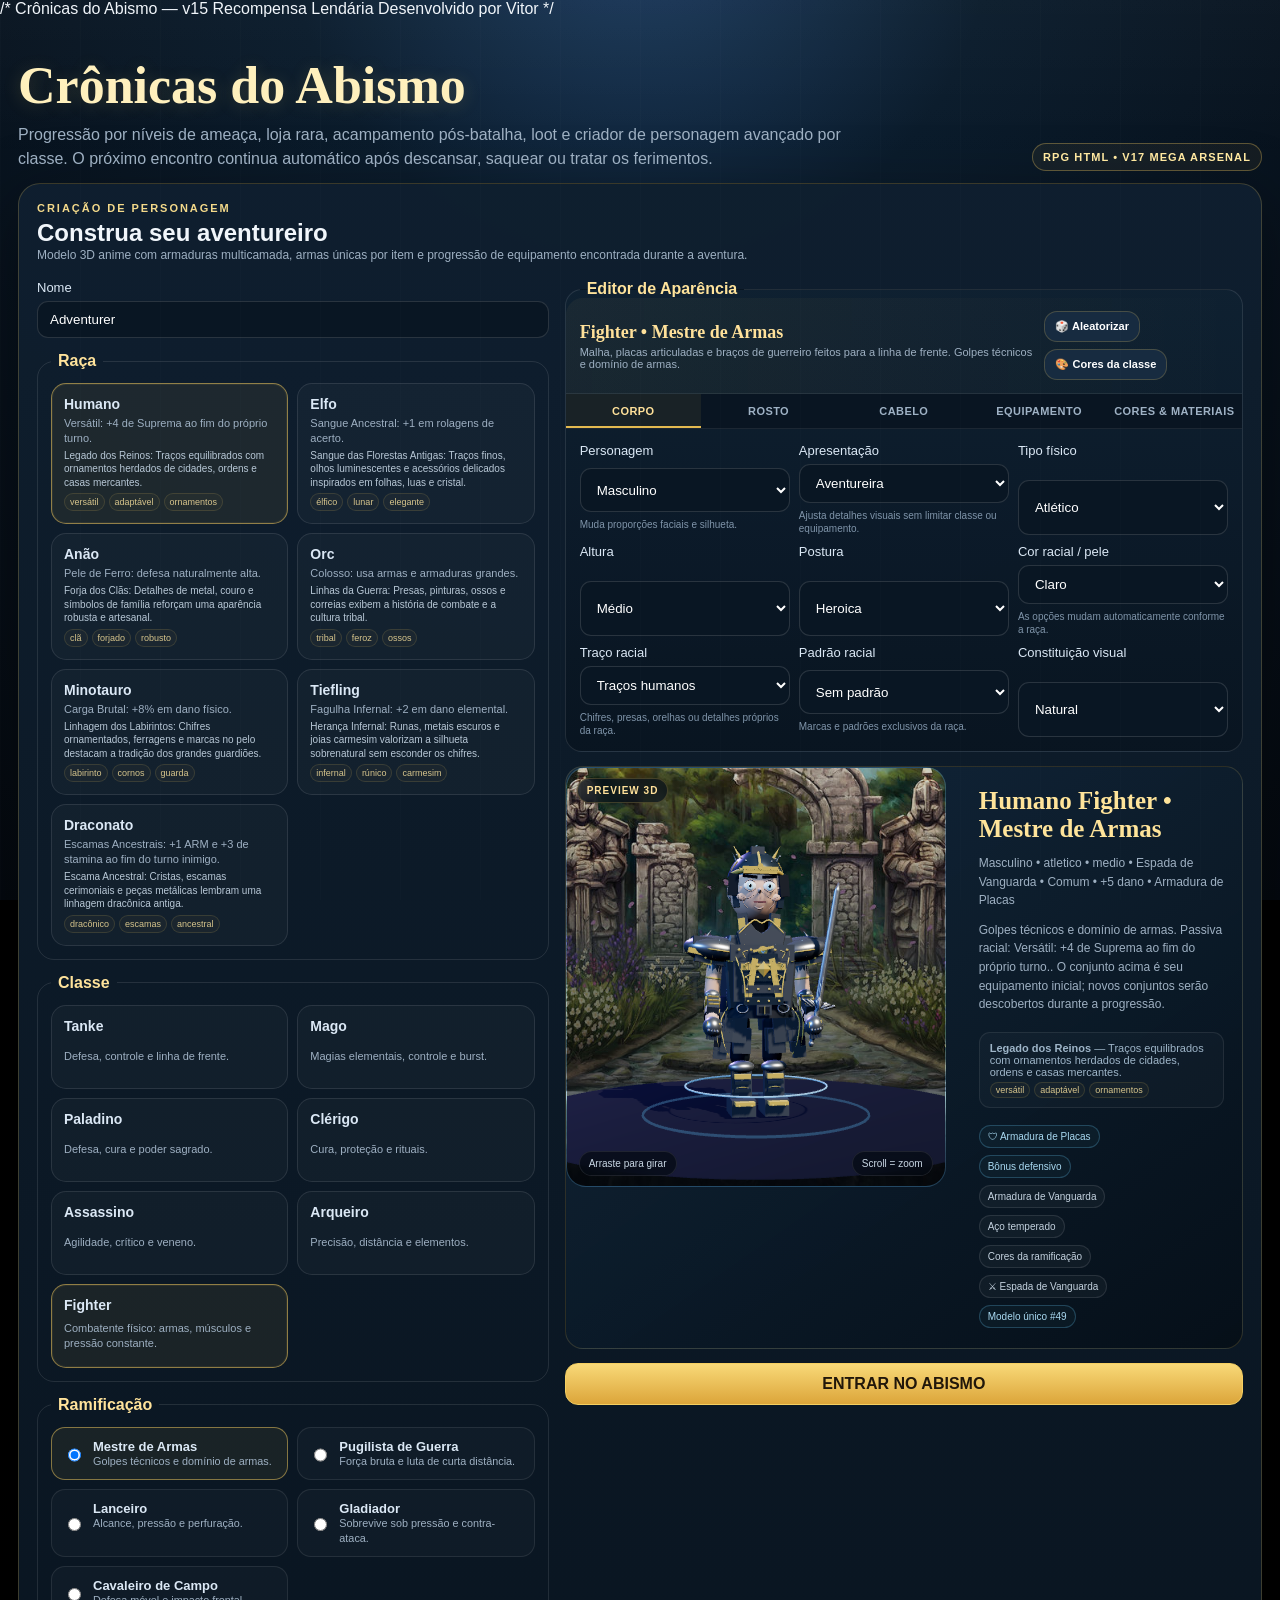
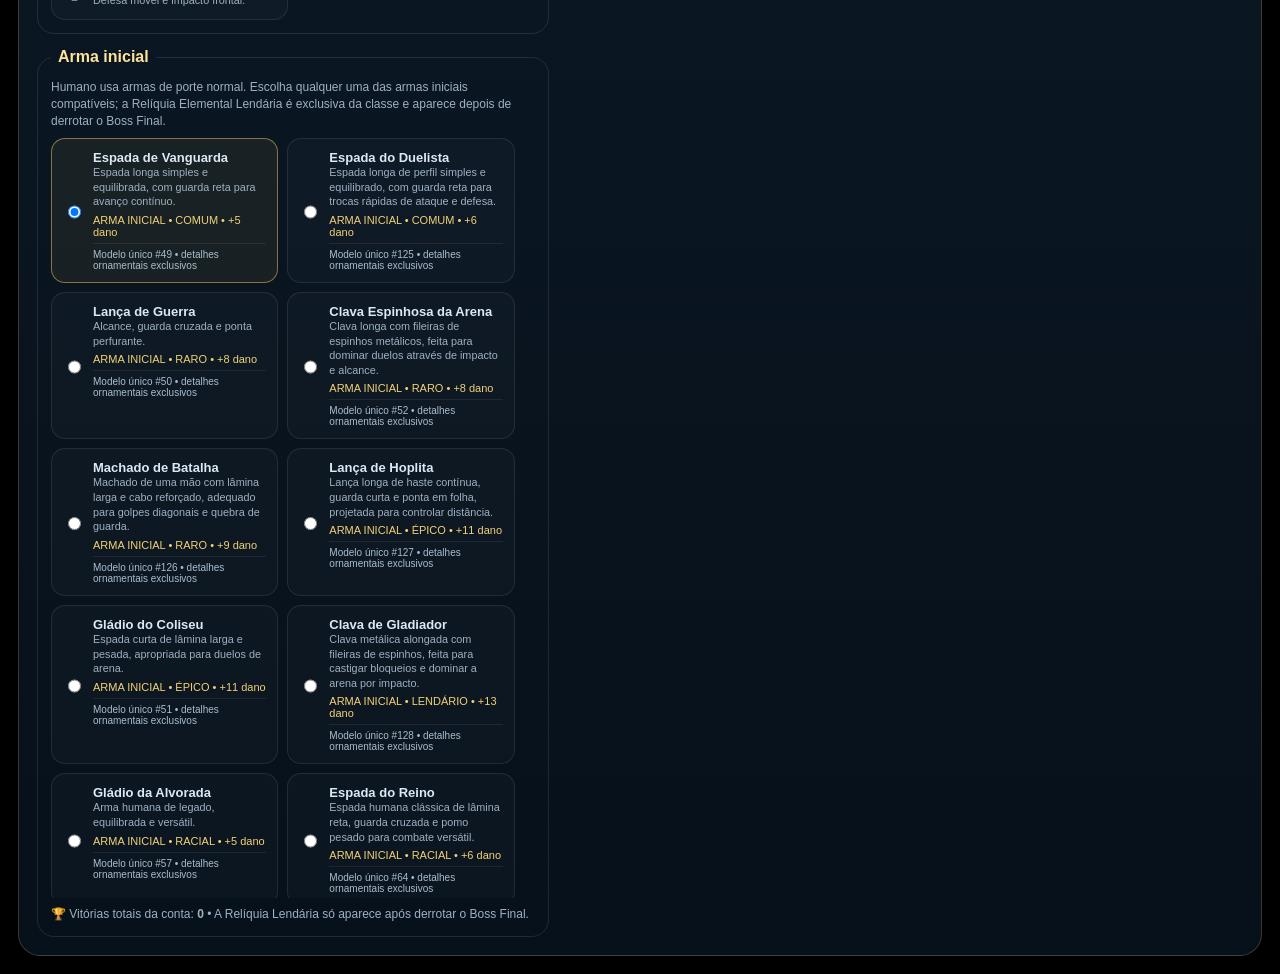
==== index.html @ 0a01adb7 "arsenal atualizado" ====
/* Crônicas do Abismo — v15 Recompensa Lendária
   Desenvolvido por Vitor */

<!DOCTYPE html>
<html lang="pt-BR">
<head>
<meta charset="UTF-8" />
<meta name="viewport" content="width=device-width, initial-scale=1.0" />
<title>Crônicas do Abismo — v15 Recompensa Lendária</title>
<style>
:root{
  --bg:#07101a;--panel:#0c1927;--panel2:#13263a;--panel3:#172e45;
  --line:rgba(241,201,94,.22);--text:#f1f6fb;--muted:#9eb0c2;--gold:#f1c95e;
  --hp:#e54d5f;--mana:#4d8fff;--stam:#2bc489;--ult:#a85bd7;--coin:#ffd76a;
  --page-bg:none;--scene-bg:none;
}
*{box-sizing:border-box}
body{margin:0;font-family:Inter,Segoe UI,Arial,sans-serif;background-color:#000;background-image:radial-gradient(circle at 50% -10%,#1d3d62 0,#0b1c2c 30%,#07101a 68%,#04090f 100%);background-size:cover;background-position:center;background-repeat:no-repeat;color:var(--text);min-height:100vh;background-attachment:fixed}
body::before{content:'';position:fixed;inset:0;pointer-events:none;background:
  linear-gradient(180deg,rgba(255,255,255,.025),transparent 18%),
  repeating-linear-gradient(90deg,rgba(255,255,255,.012) 0 1px,transparent 1px 80px)}
.container{max-width:1320px;margin:0 auto;padding:18px}
.hidden{display:none!important}
.card{background:linear-gradient(180deg,rgba(15,31,47,.97),rgba(7,17,27,.97));border:1px solid var(--line);border-radius:22px;box-shadow:0 20px 70px rgba(0,0,0,.38)}
.hero-header{display:flex;justify-content:space-between;align-items:end;gap:16px;padding:20px 0 12px}
.hero-header h1{margin:0;font-family:Georgia,serif;font-size:clamp(30px,4.4vw,52px);color:#fff0bd;text-shadow:0 2px 18px rgba(241,201,94,.18)}
.hero-header p{margin:8px 0 0;max-width:850px;color:var(--muted);line-height:1.5}
.badge{display:inline-flex;align-items:center;gap:6px;padding:7px 10px;border-radius:999px;border:1px solid rgba(241,201,94,.33);color:#ffe8a0;background:rgba(241,201,94,.055);font-size:11px;font-weight:900;letter-spacing:.1em;text-transform:uppercase}
button{font:inherit;color:#fff;background:#172b40;border:1px solid rgba(241,201,94,.22);border-radius:13px;padding:11px 14px;font-weight:800;cursor:pointer;transition:.16s transform,.16s background,.16s border-color}
button:hover{background:#1e3853;border-color:rgba(241,201,94,.42);transform:translateY(-1px)}
button:disabled{opacity:.42;cursor:not-allowed;transform:none}
button.primary{color:#21170a;background:linear-gradient(180deg,#f8d978,#dca53a);border-color:#f5cf61}
button.danger{background:#56232c;border-color:#963c4a}
input,select{width:100%;padding:10px 12px;background:#091623;color:#fff;border:1px solid rgba(255,255,255,.13);border-radius:11px}
input[type=color]{padding:4px;height:42px}
label{display:grid;gap:6px;color:#dbe8f5;font-size:13px}
fieldset{border:1px solid rgba(255,255,255,.1);border-radius:17px;padding:13px;margin:0}
legend{color:#ffe39b;font-weight:900;padding:0 7px}
.small{font-size:12px;color:var(--muted);line-height:1.42}
.eyebrow{margin:0 0 5px;color:#f3d98a;font-size:11px;font-weight:900;letter-spacing:.18em;text-transform:uppercase}

/* criação */
.creator{padding:18px;display:grid;gap:16px}
.creator-grid{display:grid;grid-template-columns:1.05fr .95fr;gap:16px}
.creator-col{display:grid;gap:14px;align-content:start}
.choice-grid{display:grid;grid-template-columns:repeat(auto-fit,minmax(170px,1fr));gap:9px}
.choice-card{position:relative;display:grid;gap:4px;padding:12px;min-height:84px;border:1px solid rgba(255,255,255,.1);border-radius:15px;background:rgba(255,255,255,.026);cursor:pointer}
.choice-card input{position:absolute;inset:0;opacity:0;cursor:pointer}.choice-card b{font-size:14px}.choice-card span{font-size:11px;color:var(--muted);line-height:1.35}
.choice-card:has(input:checked){border-color:rgba(241,201,94,.55);background:rgba(241,201,94,.07);box-shadow:0 0 0 1px rgba(241,201,94,.08) inset}
.race-card-lore{display:block!important;color:#b8c8d6!important;font-size:10px!important;margin-top:3px}.race-card-traits{display:flex;gap:4px;flex-wrap:wrap;margin-top:4px}.race-card-traits i{font-style:normal;padding:2px 5px;border-radius:999px;border:1px solid rgba(241,201,94,.14);background:rgba(241,201,94,.035);color:#d7c58c;font-size:9px}.armor-bonus{display:block;margin-top:5px;padding:7px 8px;border-left:3px solid #f1c95e;border-radius:7px;background:rgba(241,201,94,.055);color:#f1dea1}.armor-bonus b{display:block;color:#ffe9a7;font-size:10px;margin-bottom:2px}.armor-branch{display:inline-flex;gap:5px;align-items:center;margin-top:4px;padding:3px 6px;border-radius:999px;border:1px solid rgba(241,201,94,.18);color:#e5cf90;font-size:9px}.weapon-detail{display:block;margin-top:5px;padding-top:5px;border-top:1px solid rgba(255,255,255,.07);color:#a9bdcf;font-size:10px}.gear-preview-tag{border-color:rgba(104,207,255,.24)!important;background:rgba(104,207,255,.035)!important;color:#a9d9f1!important}
.subchoices,.weapon-choices{display:grid;grid-template-columns:repeat(auto-fit,minmax(200px,1fr));gap:9px}.weapon-choices{max-height:760px;overflow:auto;padding-right:5px;scrollbar-gutter:stable}
.subchoice,.weapon-choice{display:flex;gap:9px;padding:11px;border:1px solid rgba(255,255,255,.09);border-radius:14px;background:rgba(255,255,255,.025);cursor:pointer}.subchoice input,.weapon-choice input{width:auto;margin-top:3px}.subchoice b,.weapon-choice b{display:block}.subchoice small,.weapon-choice small{display:block;color:var(--muted);line-height:1.35}.weapon-choice em{display:block;margin-top:5px;color:#f2d176;font-size:11px;font-style:normal}
.subchoice:has(input:checked),.weapon-choice:has(input:checked){border-color:rgba(241,201,94,.5);background:rgba(241,201,94,.065)}
.custom-grid{display:grid;grid-template-columns:repeat(3,minmax(0,1fr));gap:9px}
.preview{display:grid;grid-template-columns:210px 1fr;gap:15px;align-items:center;padding:14px;border:1px solid rgba(241,201,94,.16);border-radius:18px;background:rgba(255,255,255,.027)}
.character-frame{position:relative;height:224px;border-radius:18px;overflow:hidden;border:1px solid rgba(241,201,94,.24);background:
 radial-gradient(circle at 50% 28%,rgba(70,133,192,.32),transparent 45%),linear-gradient(180deg,#142b41,#07111a)}
.character-frame::after{content:'';position:absolute;left:15%;right:15%;bottom:12px;height:20px;border-radius:50%;background:rgba(0,0,0,.38);filter:blur(4px)}
.character-svg{position:absolute;inset:0;width:100%;height:100%;filter:drop-shadow(0 10px 12px rgba(0,0,0,.32))}
.character-svg .idle{transform-origin:50% 78%;animation:idleBob 2.6s ease-in-out infinite}
.character-svg .head{transform-origin:50% 42%;animation:headIdle 3.8s ease-in-out infinite}
.character-svg .weapon-hand{transform-origin:58% 66%;animation:weaponIdle 3s ease-in-out infinite}
.character-svg .hair-sway{transform-origin:50% 45%;animation:hairSway 2.8s ease-in-out infinite}
.character-svg .eye{animation:blink 4.6s steps(1,end) infinite}
@keyframes idleBob{0%,100%{transform:translateY(0) scaleY(1)}50%{transform:translateY(-2px) scaleY(1.012)}}
@keyframes headIdle{0%,100%{transform:rotate(0)}50%{transform:rotate(1.2deg)}}
@keyframes weaponIdle{0%,100%{transform:rotate(0)}50%{transform:rotate(-2.5deg)}}
@keyframes hairSway{0%,100%{transform:skewX(0)}50%{transform:skewX(-1.8deg)}}
@keyframes blink{0%,48%,52%,100%{opacity:1}49%,51%{opacity:.08}}
.preview-info{display:grid;gap:7px}.preview-info strong{font-size:20px;color:#ffe49a}.preview-line{font-size:12px;color:var(--muted);line-height:1.45}


/* preview 3D do criador x*/
.creator-3d-wrap{position:relative;height:420px;border-radius:20px;overflow:hidden;border:1px solid rgba(72,138,185,.42);background-image:linear-gradient(180deg,rgba(7,18,28,.18),rgba(3,8,13,.74)),url("character%20creation%20bg.jpg");background-size:cover;background-position:center;background-repeat:no-repeat}
#creator3D{position:absolute;inset:0;cursor:grab;touch-action:none}#creator3D:active{cursor:grabbing}
#creator3D canvas{display:block;width:100%!important;height:100%!important}
.preview-3d-ui{position:absolute;z-index:4;left:12px;right:12px;bottom:10px;display:flex;justify-content:space-between;gap:8px;pointer-events:none}.preview-3d-ui span{padding:6px 9px;border-radius:999px;background:rgba(5,11,18,.72);border:1px solid rgba(255,255,255,.09);font-size:10px;color:#c9d7e4;backdrop-filter:blur(6px)}
.preview-3d-badge{position:absolute;z-index:4;top:10px;left:10px;padding:6px 9px;border-radius:999px;background:rgba(8,16,26,.75);border:1px solid rgba(241,201,94,.22);color:#ffe19a;font-size:10px;font-weight:900;letter-spacing:.1em}
#creatorFallback{position:absolute;inset:0;display:none}.creator-3d-wrap.fallback #creatorFallback{display:block}.creator-3d-wrap.fallback #creator3D{display:none}
.rpg-preview{grid-template-columns:minmax(360px,.95fr) 1.05fr;align-items:stretch}.rpg-preview .preview-info{align-content:center}
.race-note{margin-top:7px;padding:9px 10px;border-radius:11px;border:1px solid rgba(255,255,255,.08);background:rgba(255,255,255,.025);font-size:11px;color:#9eb5c8}
@media(max-width:920px){.rpg-preview{grid-template-columns:1fr}.creator-3d-wrap{height:360px}}

/* HUD e batalha */
.game{padding:17px;display:grid;gap:15px}
.hud{display:grid;grid-template-columns:1fr 1fr;gap:13px}.hud-card{padding:13px;border:1px solid rgba(255,255,255,.08);border-radius:18px;background:rgba(255,255,255,.024)}
.hud-head{display:flex;justify-content:space-between;gap:10px;align-items:center}.hud-head h3{margin:0;font-size:20px;color:#ffdb77}.hud-meta{margin-top:4px;font-size:11px;color:var(--muted)}
.hud-badges{display:flex;gap:7px;flex-wrap:wrap;justify-content:flex-end}
.bar{height:23px;position:relative;overflow:hidden;background:#091521;border:1px solid rgba(255,255,255,.11);border-radius:999px;margin-top:7px}.bar i{display:block;position:absolute;inset:0 auto 0 0;width:30%;transition:.28s width}.bar b{position:absolute;inset:0;display:grid;place-items:center;font-size:11px;text-shadow:0 1px 3px #000}
.hp i{background:linear-gradient(90deg,#a7253e,#ef596b)}.mana i{background:linear-gradient(90deg,#235dce,#65a3ff)}.stam i{background:linear-gradient(90deg,#148261,#35d89c)}.ult i{background:linear-gradient(90deg,#7135a6,#d47bf5)}
.battle-scene{position:relative;overflow:hidden;min-height:310px;padding:20px;display:grid;grid-template-columns:minmax(0,1fr) auto minmax(0,1fr);gap:18px;align-items:center;background-image:var(--scene-bg),radial-gradient(circle at 50% 28%,rgba(58,112,166,.16),transparent 35%),linear-gradient(180deg,rgba(23,50,75,.28),rgba(4,10,16,.1));background-size:cover,cover,cover;background-position:center,center,center;background-repeat:no-repeat,no-repeat,no-repeat;border-radius:20px;border:1px solid rgba(255,255,255,.07)}
.battle-scene::before{content:'';position:absolute;left:-10%;right:-10%;bottom:-46px;height:150px;border-radius:50%;background:radial-gradient(ellipse at center,rgba(60,81,98,.28),rgba(0,0,0,.38) 65%);transform:perspective(380px) rotateX(65deg)}
.combatant{position:relative;z-index:2;display:grid;grid-template-columns:210px minmax(0,1fr);gap:14px;align-items:center}.battle-char{height:245px}.status-side{display:grid;gap:7px}.nameplate strong{font-size:24px;font-family:Georgia,serif;color:#ffd66f}.nameplate span{display:block;font-size:11px;color:var(--muted);margin-top:3px}.gearline{font-size:11px;color:#aab9c8;line-height:1.45}.vs{position:relative;z-index:2;font-size:48px;color:#f3cc66;text-shadow:0 0 18px rgba(241,201,94,.3)}
.fx-layer{position:absolute;inset:0;z-index:10;pointer-events:none;overflow:hidden}.fx-projectile{position:absolute;top:42%;left:50%;font-size:44px;opacity:0;filter:drop-shadow(0 0 12px currentColor);animation:projectile .68s cubic-bezier(.16,.8,.25,1) forwards}.fx-projectile.enemy{animation-name:projectileEnemy}.fx-particle{position:absolute;left:50%;top:48%;width:8px;height:8px;border-radius:50%;opacity:0;animation:particleBurst .68s ease-out forwards}.slash-arc{position:absolute;width:120px;height:65px;border:4px solid rgba(255,255,255,.75);border-left-color:transparent;border-bottom-color:transparent;border-radius:50%;left:50%;top:40%;opacity:0;transform:rotate(20deg);animation:slashArc .45s ease-out forwards}.impact-ring{position:absolute;width:80px;height:80px;border:3px solid rgba(255,235,163,.84);border-radius:50%;left:50%;top:44%;transform:translate(-50%,-50%) scale(.2);opacity:0;animation:impactRing .52s ease-out forwards}
.float-number{position:absolute;z-index:11;font-weight:1000;font-size:25px;opacity:0;text-shadow:0 2px 4px rgba(0,0,0,.62);animation:floatNumber .88s ease-out forwards}.float-number.hit{color:#ff8996}.float-number.heal{color:#89f4b8}.float-number.crit{color:#ffe17a;font-size:30px}
.hero-lunge{animation:heroLunge .42s ease}.enemy-lunge{animation:enemyLunge .42s ease}.hit-react{animation:hitReact .38s ease}.scene-shake{animation:sceneShake .38s linear}
@keyframes heroLunge{0%,100%{transform:translateX(0)}50%{transform:translateX(26px) scale(1.025)}}@keyframes enemyLunge{0%,100%{transform:translateX(0)}50%{transform:translateX(-26px) scale(1.025)}}@keyframes hitReact{0%,100%{filter:none;transform:translateX(0)}35%{filter:brightness(1.7);transform:translateX(5px)}55%{transform:translateX(-3px)}}
@keyframes sceneShake{0%,100%{transform:translateX(0)}20%{transform:translateX(-5px)}40%{transform:translateX(4px)}60%{transform:translateX(-3px)}80%{transform:translateX(2px)}}
@keyframes projectile{0%{opacity:0;transform:translate(-160px,20px) scale(.5) rotate(-8deg)}20%{opacity:1}100%{opacity:0;transform:translate(145px,-10px) scale(1.2) rotate(8deg)}}@keyframes projectileEnemy{0%{opacity:0;transform:translate(145px,0) scale(.5)}20%{opacity:1}100%{opacity:0;transform:translate(-160px,15px) scale(1.2)}}
@keyframes particleBurst{0%{opacity:0;transform:translate(0,0) scale(.4)}25%{opacity:1}100%{opacity:0;transform:translate(var(--dx),var(--dy)) scale(1.2)}}@keyframes slashArc{0%{opacity:0;transform:rotate(5deg) scale(.45)}35%{opacity:1}100%{opacity:0;transform:rotate(75deg) scale(1.25)}}@keyframes impactRing{0%{opacity:0;transform:translate(-50%,-50%) scale(.2)}35%{opacity:1}100%{opacity:0;transform:translate(-50%,-50%) scale(1.7)}}@keyframes floatNumber{0%{opacity:0;transform:translateY(0) scale(.7)}18%{opacity:1}100%{opacity:0;transform:translateY(-64px) scale(1.08)}}
.actions{display:grid;grid-template-columns:repeat(7,minmax(0,1fr));gap:9px}.action-sub{display:block;font-size:10px;color:#97a9ba;font-weight:500;margin-top:3px}
.panels{display:grid;grid-template-columns:1.05fr .95fr;gap:14px}.panel{padding:14px}.log{display:grid;gap:7px;max-height:330px;overflow:auto;margin-top:10px}.log p{margin:0;padding:9px 11px;background:rgba(255,255,255,.032);border-radius:11px;line-height:1.42;font-size:13px}.log p.good{border-left:4px solid #33c77b}.log p.bad{border-left:4px solid #e75464}.log p.info{border-left:4px solid #f0c75e}.log p.shop{border-left:4px solid #55c7ff}
.dice-grid{display:grid;grid-template-columns:repeat(auto-fit,minmax(105px,1fr));gap:8px}.die-card{padding:10px;border:1px solid rgba(255,255,255,.08);border-radius:14px;background:rgba(255,255,255,.025);display:grid;gap:6px}.die-card input{padding:7px}.roll{min-height:38px;border:1px dashed rgba(255,255,255,.14);border-radius:9px;padding:7px;text-align:center;color:#dbe9f6;font-size:11px}
.beginner{margin-top:12px;padding:12px;border:1px solid rgba(241,201,94,.17);border-radius:14px;background:rgba(255,255,255,.02)}.beginner summary{cursor:pointer;color:#ffe29b;font-weight:900}.guide-grid{display:grid;grid-template-columns:1fr 1fr;gap:14px}.guide-grid li{margin:5px 0;color:var(--muted)}
.game-footer{display:flex;justify-content:space-between;align-items:center;gap:10px;flex-wrap:wrap}
.game-over-overlay{position:absolute;inset:0;z-index:30;display:none;place-items:center;align-content:center;gap:8px;text-align:center;background:rgba(4,8,13,.88);backdrop-filter:blur(5px);color:#fff0bd}
.game-over-overlay.active{display:grid;animation:gameOverIn .24s ease-out}
.game-over-overlay strong{font:900 clamp(34px,6vw,64px) Georgia,serif;letter-spacing:.08em;color:#ff7180;text-shadow:0 0 24px rgba(229,77,95,.55)}
.game-over-overlay span{color:#d5e0eb;font-size:14px}
.boss-taunt{position:absolute;z-index:50;left:50%;top:8px;width:min(620px,88%);min-height:58px;padding:12px 16px;border:2px solid rgba(255,104,117,.82);border-radius:14px;background:linear-gradient(135deg,rgba(65,14,24,.98),rgba(18,15,25,.98));box-shadow:0 8px 28px rgba(0,0,0,.6),0 0 24px rgba(229,77,95,.28);color:#ffe1a4;text-align:center;font:700 15px Georgia,serif;line-height:1.35;opacity:0;transform:translate(-50%,-12px) scale(.96);pointer-events:none;transition:.22s ease}.boss-taunt.active{opacity:1;transform:translate(-50%,0) scale(1)}.boss-taunt::before{content:attr(data-speaker);display:block;margin-bottom:4px;color:#ff7180;font:900 10px Inter,Segoe UI,sans-serif;letter-spacing:.16em}
@keyframes gameOverIn{from{opacity:0}to{opacity:1}}

/* inventário + loja */
dialog{border:none;padding:0;background:transparent;color:var(--text)}dialog::backdrop{background:rgba(0,0,0,.68);backdrop-filter:blur(2px)}
.modal-card{width:min(1060px,95vw);max-height:90vh;overflow:auto;padding:19px}.modal-top{display:flex;justify-content:space-between;gap:12px;align-items:center;margin-bottom:14px}.modal-grid{display:grid;grid-template-columns:320px 1fr;gap:14px}.modal-col{display:grid;gap:12px;align-content:start}.box{padding:13px;border:1px solid rgba(255,255,255,.08);border-radius:15px;background:rgba(255,255,255,.025)}.box h3{margin:0 0 9px}.item-grid{display:grid;grid-template-columns:repeat(auto-fit,minmax(210px,1fr));gap:9px}.item{display:grid;gap:6px;padding:11px;border:1px solid rgba(255,255,255,.08);border-radius:13px;background:rgba(255,255,255,.025)}.item.equipped{border-color:rgba(241,201,94,.5);background:rgba(241,201,94,.065)}.item-price{color:#ffd86f;font-size:12px;font-weight:900}.potion-grid{display:grid;grid-template-columns:repeat(3,minmax(0,1fr));gap:8px}.coin{color:#ffdc78;font-weight:900}.store-banner{padding:12px;border:1px solid rgba(83,196,255,.24);border-radius:14px;background:linear-gradient(135deg,rgba(36,117,160,.13),rgba(255,215,105,.05));margin-bottom:13px}.rarity{font-size:10px;padding:3px 7px;border-radius:999px;background:rgba(255,255,255,.06);color:#cdd9e5;display:inline-flex;width:max-content}.shop-grid{display:grid;grid-template-columns:repeat(auto-fit,minmax(215px,1fr));gap:9px}.shop-item{display:grid;gap:7px;padding:12px;border:1px solid rgba(255,255,255,.09);border-radius:14px;background:rgba(255,255,255,.026)}
.merchant-showcase{display:grid;grid-template-columns:150px 1fr;gap:14px;align-items:center;margin-bottom:13px;padding:10px 12px;border:1px solid rgba(241,201,94,.22);border-radius:15px;background:linear-gradient(100deg,rgba(174,113,48,.13),rgba(50,100,137,.08))}
#merchant3D{height:155px;border-radius:12px;overflow:hidden;background:radial-gradient(circle at 50% 26%,rgba(236,177,93,.25),transparent 48%),#08131d}.merchant-showcase h3{margin:0;color:#ffe19a;font:700 18px Georgia,serif}.merchant-showcase p{margin:5px 0 0;color:#b7c8d8;font-size:12px;line-height:1.45}

@media(max-width:1080px){.creator-grid,.hud,.panels,.modal-grid{grid-template-columns:1fr}.battle-scene{grid-template-columns:1fr}.vs{display:none}.actions{grid-template-columns:repeat(3,minmax(0,1fr))}.combatant{grid-template-columns:190px 1fr}}
@media(max-width:760px){.custom-grid,.guide-grid,.potion-grid{grid-template-columns:1fr}.preview{grid-template-columns:1fr}.character-frame{height:260px}.combatant{grid-template-columns:1fr}.battle-char{height:260px}.actions{grid-template-columns:repeat(2,minmax(0,1fr))}.hud-head{align-items:flex-start;flex-direction:column}.hud-badges{justify-content:flex-start}}

/* v6 — interface compacta, acampamento e personagem detalhado */
.hud{gap:10px}.hud-card{padding:10px 13px}.hud-head{min-height:44px}.hud-meta{max-width:660px}
.battle-scene{min-height:330px;padding:18px}.combatant{grid-template-columns:225px minmax(0,1fr)}.battle-char{height:270px}.status-side{gap:6px}.status-side .bar{margin-top:3px}
.character-frame{background:radial-gradient(circle at 48% 25%,rgba(80,151,215,.34),transparent 42%),linear-gradient(180deg,#142c43,#07111a)}
.character-svg{filter:drop-shadow(0 14px 15px rgba(0,0,0,.4)) saturate(1.05)}
.character-svg .cloth-sway{transform-origin:50% 65%;animation:clothSway 3s ease-in-out infinite}
.character-svg .aura-pulse{transform-origin:50% 45%;animation:auraPulse 2.8s ease-in-out infinite}
.character-svg .weapon-glint{animation:weaponGlint 3.4s ease-in-out infinite}
@keyframes clothSway{0%,100%{transform:skewX(0)}50%{transform:skewX(1.4deg)}}
@keyframes auraPulse{0%,100%{opacity:.12;transform:scale(.96)}50%{opacity:.25;transform:scale(1.03)}}
@keyframes weaponGlint{0%,70%,100%{opacity:.35}75%{opacity:1}}
.game-footer{padding-top:2px}.auto-next-note{display:flex;align-items:center;gap:7px;color:#b9cad9}.auto-next-note::before{content:'↻';color:#f3ce68;font-weight:1000}
.camp-card{width:min(790px,94vw);padding:20px}.camp-intro{padding:12px 14px;border:1px solid rgba(241,201,94,.2);border-radius:14px;background:rgba(241,201,94,.05);margin-bottom:14px}.camp-options{display:grid;grid-template-columns:repeat(3,minmax(0,1fr));gap:10px}.camp-option{display:grid;gap:7px;text-align:left;min-height:145px;padding:15px}.camp-option strong{color:#ffe399;font-size:16px}.camp-option span{font-size:12px;color:var(--muted);line-height:1.45}.camp-option em{font-size:11px;color:#84e2b2;font-style:normal}
.level-up-card{width:min(820px,94vw)}.attribute-points{display:grid;grid-template-columns:repeat(4,1fr);gap:9px;margin:14px 0}.attribute-points>div{display:grid;gap:8px;padding:12px;border:1px solid rgba(255,255,255,.1);border-radius:14px;background:rgba(255,255,255,.025)}.attribute-points b{color:#ffe39b}.attribute-points span{font-size:12px;color:var(--muted)}
.ult-choice-panel{display:grid;gap:8px;margin:12px 0;padding:12px;border:1px solid rgba(241,201,94,.32);border-radius:14px;background:rgba(241,201,94,.055)}.ult-choice-panel>span{font-size:11px;color:var(--muted)}.ult-choice-panel>div{display:grid;grid-template-columns:1fr 1fr;gap:8px}.ult-choice-panel button.selected{border-color:#f1c95e;background:rgba(241,201,94,.16);box-shadow:0 0 0 1px rgba(241,201,94,.22) inset}
@media(max-width:680px){.attribute-points{grid-template-columns:repeat(2,1fr)}}
.gender-note{font-size:11px;color:#9fb2c5}.custom-grid{grid-template-columns:repeat(3,minmax(0,1fr))}
@media(max-width:1000px){.combatant{grid-template-columns:190px minmax(0,1fr)}.battle-char{height:240px}.camp-options{grid-template-columns:1fr}}
@media(max-width:760px){.combatant{grid-template-columns:1fr}.battle-char{height:260px}.custom-grid{grid-template-columns:1fr 1fr}}
@media(max-width:520px){.custom-grid{grid-template-columns:1fr}}


/* v7 — criador de personagem RPG avançado */
.creator-grid{grid-template-columns:minmax(420px,.86fr) minmax(560px,1.14fr);align-items:start}
.rpg-customizer{padding:0;overflow:hidden;background:linear-gradient(180deg,rgba(16,34,51,.72),rgba(8,19,30,.72))}
.rpg-customizer>legend{margin-left:14px}
.customizer-head{display:flex;justify-content:space-between;align-items:center;gap:12px;padding:13px 14px;border-bottom:1px solid rgba(255,255,255,.08);background:linear-gradient(90deg,rgba(241,201,94,.05),transparent)}
.class-identity{display:grid;gap:3px}.class-identity strong{font-family:Georgia,serif;font-size:18px;color:#ffe19a}.class-identity span{font-size:11px;color:var(--muted)}
.editor-actions{display:flex;gap:7px;flex-wrap:wrap}.editor-actions button{padding:8px 10px;font-size:11px}
.editor-tabs{display:grid;grid-template-columns:repeat(5,1fr);border-bottom:1px solid rgba(255,255,255,.08);background:#091522}
.editor-tab{border:0;border-radius:0;background:transparent;padding:11px 7px;color:#9fb2c5;font-size:11px;letter-spacing:.04em;text-transform:uppercase}
.editor-tab:hover{transform:none;background:rgba(255,255,255,.035)}.editor-tab.active{color:#ffe19a;background:rgba(241,201,94,.07);box-shadow:inset 0 -2px #e4ba50}
.editor-panel{display:none;padding:14px}.editor-panel.active{display:block}.editor-panel .custom-grid{grid-template-columns:repeat(3,minmax(0,1fr))}
.editor-panel label>span.help{font-size:10px;color:#7f94a9;line-height:1.3}
.palette-strip{display:grid;grid-template-columns:repeat(5,1fr);gap:5px;margin-top:8px}.palette-strip i{height:17px;border-radius:6px;border:1px solid rgba(255,255,255,.15);box-shadow:inset 0 1px rgba(255,255,255,.12)}
.material-note{margin-top:9px;padding:9px 10px;border-radius:11px;border:1px solid rgba(255,255,255,.07);background:rgba(255,255,255,.025);font-size:11px;color:#9eb2c5;line-height:1.4}
.preview.rpg-preview{grid-template-columns:minmax(300px,380px) 1fr;padding:0;overflow:hidden;align-items:stretch;min-height:520px;background:linear-gradient(145deg,rgba(19,42,63,.88),rgba(6,15,24,.95))}
.rpg-preview .character-frame{height:520px;border:0;border-radius:0;border-right:1px solid rgba(241,201,94,.18);background:radial-gradient(circle at 50% 22%,rgba(91,155,210,.28),transparent 36%),linear-gradient(180deg,#132a40,#061019 80%)}
.rpg-preview .preview-info{padding:20px 18px;align-content:center;gap:11px}.rpg-preview .preview-info strong{font-family:Georgia,serif;font-size:25px}.rpg-preview .preview-line{font-size:12px;line-height:1.55}
.appearance-summary{display:grid;gap:7px;margin-top:6px}.appearance-pill{display:inline-flex;width:max-content;max-width:100%;padding:5px 8px;border-radius:999px;border:1px solid rgba(255,255,255,.1);background:rgba(255,255,255,.035);font-size:10px;color:#c4d2df}
.character-svg{filter:drop-shadow(0 18px 20px rgba(0,0,0,.48)) saturate(1.08) contrast(1.02)}
.character-svg .breath{transform-origin:50% 68%;animation:breathRpg 3.3s ease-in-out infinite}.character-svg .cape-motion{transform-origin:50% 48%;animation:capeRpg 3.8s ease-in-out infinite}.character-svg .weapon-hand{transform-origin:62% 60%;animation:weaponRpg 3.1s ease-in-out infinite}.character-svg .hair-sway{transform-origin:50% 30%;animation:hairRpg 3.4s ease-in-out infinite}.character-svg .eye{animation:blinkRpg 5.1s steps(1,end) infinite}.character-svg .rune-pulse{animation:runePulse 2.2s ease-in-out infinite}.character-svg .cloth-light{animation:clothLight 3.4s ease-in-out infinite}
@keyframes breathRpg{0%,100%{transform:translateY(0) scaleY(1)}50%{transform:translateY(-2px) scaleY(1.008)}}@keyframes capeRpg{0%,100%{transform:skewX(0)}50%{transform:skewX(1.3deg)}}@keyframes weaponRpg{0%,100%{transform:rotate(0)}50%{transform:rotate(-1.8deg)}}@keyframes hairRpg{0%,100%{transform:skewX(0)}50%{transform:skewX(-1.1deg)}}@keyframes blinkRpg{0%,48%,52%,100%{opacity:1}49%,51%{opacity:.05}}@keyframes runePulse{0%,100%{opacity:.46}50%{opacity:1}}@keyframes clothLight{0%,100%{opacity:.14}50%{opacity:.28}}
.battle-char .character-svg{filter:drop-shadow(0 13px 12px rgba(0,0,0,.45)) saturate(1.06)}
@media(max-width:1180px){.creator-grid{grid-template-columns:1fr}.preview.rpg-preview{grid-template-columns:minmax(300px,420px) 1fr}}
@media(max-width:760px){.editor-tabs{grid-template-columns:repeat(3,1fr)}.editor-panel .custom-grid{grid-template-columns:1fr 1fr}.preview.rpg-preview{grid-template-columns:1fr}.rpg-preview .character-frame{height:480px;border-right:0;border-bottom:1px solid rgba(241,201,94,.18)}}
@media(max-width:520px){.editor-panel .custom-grid{grid-template-columns:1fr}.editor-tabs{grid-template-columns:1fr 1fr}.rpg-preview .character-frame{height:430px}}


/* v10 — 3D anime reutilizado na criação e batalha */
.model-stage{position:relative;overflow:hidden;background:radial-gradient(circle at 50% 22%,rgba(64,115,164,.26),transparent 42%),linear-gradient(180deg,#10253a,#061019 82%)}
.battle-model3d,.battle-model-fallback{position:absolute;inset:0}.battle-model3d canvas{display:block;width:100%!important;height:100%!important}.battle-model-fallback{display:none}
.model-stage.no-webgl.oni-boss::after{content:'';position:absolute;z-index:3;right:13%;top:7%;width:19px;height:84%;background:linear-gradient(90deg,#59636d,#e9f3f5 42%,#75818d 70%,#252d36);clip-path:polygon(42% 0,72% 0,100% 82%,76% 82%,76% 100%,25% 100%,25% 84%,0 82%);transform:rotate(22deg);filter:drop-shadow(3px 5px 4px rgba(0,0,0,.65))}
.model-stage.no-webgl .battle-model3d{display:none}.model-stage.no-webgl .battle-model-fallback{display:block}
.creator-3d-wrap canvas{filter:saturate(1.04) contrast(1.02)}
.battle-char{height:290px}.battle-char canvas{filter:saturate(1.06) contrast(1.03)}
.preview-3d-badge{background:rgba(8,17,27,.72);backdrop-filter:blur(5px)}
@media(max-width:760px){.battle-char{height:320px}}


.single-d20{max-width:420px;margin:auto;padding:18px;grid-template-columns:1fr 1fr;align-items:center;gap:12px}
.single-d20>b,.single-d20>.roll,.single-d20>small{grid-column:1/-1}.single-d20>small{color:var(--muted)}
.d20-face{width:76px;height:84px;display:grid;place-items:center;background:linear-gradient(145deg,#ebce82,#705332);clip-path:polygon(50% 0,96% 25%,96% 75%,50% 100%,4% 75%,4% 25%);color:#101923;font:bold 30px Georgia;text-shadow:0 1px #ffecc2}.single-d20>button{grid-column:1/-1}
 .admin-glow{border-color:rgba(255,104,117,.38)!important;background:rgba(255,72,90,.045)!important}.boss-reward{border-color:rgba(166,121,255,.50)!important;background:linear-gradient(135deg,rgba(122,65,180,.15),rgba(77,199,255,.06))!important}.boss-reward strong{color:#efd6ff}.turn-gold{color:#ffd978;font-weight:900}.locked-note{display:block;margin-top:6px;color:#9db3c6;font-size:10px;line-height:1.35}.helmet-note{border-left:3px solid #9ddfff;padding-left:8px}
.victory-card{width:min(700px,94vw);padding:24px;text-align:center;background:radial-gradient(circle at 50% 0%,rgba(148,87,255,.18),transparent 44%),linear-gradient(180deg,rgba(18,31,48,.98),rgba(7,13,22,.98));border:1px solid rgba(196,145,255,.45)}
.victory-card h2{margin:0;color:#ffe7a3;font:900 clamp(34px,6vw,56px) Georgia,serif;text-shadow:0 0 26px rgba(241,201,94,.2)}
.victory-sub{margin:6px auto 14px;color:#cbd8e4;max-width:560px;line-height:1.5;font-size:13px}
.legendary-roller{display:grid;place-items:center;gap:10px;margin:8px auto 18px}
.legendary-d6{width:90px;height:90px;display:grid;place-items:center;clip-path:polygon(50% 0,93% 25%,93% 75%,50% 100%,7% 75%,7% 25%);background:linear-gradient(145deg,#d9b6ff,#6e3ca5);border:3px solid #f1d2ff;color:#140e1e;font:900 40px Georgia,serif;box-shadow:0 0 34px rgba(160,91,255,.42);animation:d6Roll 1s cubic-bezier(.17,.89,.32,1.27)}
.legendary-result{min-height:76px;display:grid;gap:4px;place-items:center;padding:14px 16px;border-radius:16px;border:1px solid rgba(241,201,94,.32);background:rgba(241,201,94,.05)}
.legendary-result strong{font:700 23px Georgia,serif;color:#ffe9a6}.legendary-result span{color:#bcd0df;font-size:12px}.legendary-element{color:#9fe7ff!important;font-weight:900}
.legendary-die-list{display:grid;grid-template-columns:repeat(3,1fr);gap:7px;margin-top:10px}.legendary-die-list span{padding:7px 5px;border-radius:10px;border:1px solid rgba(255,255,255,.08);color:#95aabc;font-size:10px}.legendary-die-list span.selected{border-color:rgba(241,201,94,.65);color:#fff1ba;background:rgba(241,201,94,.08)}
@keyframes d6Roll{0%{transform:rotateX(0) rotateY(0) rotateZ(0) scale(.45);filter:brightness(.8)}35%{transform:rotateX(180deg) rotateY(280deg) rotateZ(180deg) scale(1.12);filter:brightness(1.35)}70%{transform:rotateX(340deg) rotateY(520deg) rotateZ(340deg) scale(.96)}100%{transform:rotateX(360deg) rotateY(540deg) rotateZ(360deg) scale(1)}}
@media(max-width:520px){.legendary-die-list{grid-template-columns:1fr 1fr}}
</style>
</head>
<body>
<div class="container">
<header class="hero-header">
  <div><h1>Crônicas do Abismo</h1><p>Progressão por níveis de ameaça, loja rara, acampamento pós-batalha, loot e criador de personagem avançado por classe. O próximo encontro continua automático após descansar, saquear ou tratar os ferimentos.</p></div>
  <span class="badge">RPG HTML • v17 MEGA ARSENAL</span>
</header>

<section id="createScreen" class="card creator">
  <div><p class="eyebrow">CRIAÇÃO DE PERSONAGEM</p><h2 style="margin:0">Construa seu aventureiro</h2><div class="small">Modelo 3D anime com armaduras multicamada, armas únicas por item e progressão de equipamento encontrada durante a aventura.</div></div>
  <div class="creator-grid">
    <div class="creator-col">
      <label>Nome<input id="heroName" maxlength="28" value="Adventurer" placeholder="Nome do personagem"></label>
      <fieldset><legend>Raça</legend><div id="raceChoices" class="choice-grid"></div></fieldset>
      <fieldset><legend>Classe</legend><div id="classChoices" class="choice-grid"></div></fieldset>
      <fieldset id="branchField"><legend>Ramificação</legend><div id="branchChoices" class="subchoices"></div></fieldset>
      <fieldset><legend>Arma inicial</legend><div id="weaponRule" class="small" style="margin-bottom:8px"></div><div id="weaponChoices" class="weapon-choices"></div><div class="small" style="margin-top:8px">🏆 Vitórias totais da conta: <b id="creatorTotalWins">0</b> • A Relíquia Lendária só aparece após derrotar o Boss Final.</div></fieldset>
    </div>
    <div class="creator-col">
      <fieldset class="rpg-customizer"><legend>Editor de Aparência</legend>
        <div class="customizer-head">
          <div class="class-identity"><strong id="classIdentityTitle">Identidade visual</strong><span id="classIdentityText">Equipamento e cores seguem a classe e a ramificação.</span></div>
          <div class="editor-actions"><button id="randomizeAppearance" type="button">🎲 Aleatorizar</button><button id="restoreClassPalette" type="button">🎨 Cores da classe</button></div>
        </div>
        <div class="editor-tabs">
          <button type="button" class="editor-tab active" data-editor-tab="body">Corpo</button>
          <button type="button" class="editor-tab" data-editor-tab="face">Rosto</button>
          <button type="button" class="editor-tab" data-editor-tab="hair">Cabelo</button>
          <button type="button" class="editor-tab" data-editor-tab="gear">Equipamento</button>
          <button type="button" class="editor-tab" data-editor-tab="colors">Cores & Materiais</button>
        </div>
        <div class="editor-panel active" data-editor-panel="body"><div class="custom-grid">
          <label>Personagem<select id="gender"><option value="masculino" selected>Masculino</option><option value="feminino">Feminino</option></select><span class="help">Muda proporções faciais e silhueta.</span></label>
          <label>Apresentação<select id="presentation"><option value="aventura" selected>Aventureira</option><option value="elegante">Elegante</option><option value="mistica">Mística</option><option value="guerreira">Guerreira</option></select><span class="help">Ajusta detalhes visuais sem limitar classe ou equipamento.</span></label>
          <label>Tipo físico<select id="bodyType"><option value="leve">Leve</option><option value="atletico" selected>Atlético</option><option value="robusto">Robusto</option></select></label>
          <label>Altura<select id="heightType"><option value="baixo">Baixo</option><option value="medio" selected>Médio</option><option value="alto">Alto</option></select></label>
          <label>Postura<select id="stance"><option value="heroica" selected>Heroica</option><option value="defensiva">Defensiva</option><option value="arcana">Arcana</option><option value="furtiva">Furtiva</option></select></label>
          <label>Cor racial / pele<select id="skinTone"></select><span class="help">As opções mudam automaticamente conforme a raça.</span></label>
          <label>Traço racial<select id="raceFeature"></select><span class="help">Chifres, presas, orelhas ou detalhes próprios da raça.</span></label>
          <label>Padrão racial<select id="racePattern"></select><span class="help">Marcas e padrões exclusivos da raça.</span></label>
          <label>Constituição visual<select id="buildDetail"><option value="limpa" selected>Natural</option><option value="cicatrizes">Cicatrizes de batalha</option><option value="runas">Runas corporais</option><option value="tatuagens">Tatuagens</option></select></label>
        </div></div>
        <div class="editor-panel" data-editor-panel="face"><div class="custom-grid">
          <label>Formato do rosto<select id="faceShape"><option value="oval" selected>Oval</option><option value="angular">Angular</option><option value="quadrado">Quadrado</option><option value="largo">Largo</option><option value="estreito">Estreito</option></select></label>
          <label>Olhos<select id="eyeShape"><option value="normal" selected>Normais</option><option value="afiados">Afiados</option><option value="suaves">Suaves</option><option value="estreitos">Estreitos</option></select></label>
          <label>Cor dos olhos<input id="eyeColor" type="color" value="#bcecff"></label>
          <label>Sobrancelhas<select id="browStyle"><option value="retas">Retas</option><option value="arqueadas">Arqueadas</option><option value="fortes" selected>Fortes</option><option value="finas">Finas</option></select></label>
          <label>Nariz<select id="noseStyle"><option value="curto">Curto</option><option value="reto" selected>Reto</option><option value="largo">Largo</option><option value="aquilino">Aquilino</option></select></label>
          <label>Boca<select id="mouthStyle"><option value="neutra" selected>Neutra</option><option value="seria">Séria</option><option value="sorriso">Leve sorriso</option><option value="cicatriz">Cicatriz no lábio</option></select></label>
          <label>Marca facial<select id="marking"><option value="nenhuma">Nenhuma</option><option value="cicatriz">Cicatriz</option><option value="runa">Runa</option><option value="pintura">Pintura de guerra</option><option value="tatuagem">Tatuagem</option><option value="queimadura">Marca de queimadura</option></select></label>
        </div></div>
        <div class="editor-panel" data-editor-panel="hair"><div class="custom-grid">
          <label>Cabelo<select id="hairStyle"><option value="curto" selected>Curto de aventureiro</option><option value="undercut">Undercut</option><option value="longo">Longo</option><option value="ondulado">Ondulado</option><option value="rabo">Rabo de cavalo</option><option value="mohawk">Moicano</option><option value="trancas">Tranças</option><option value="guerreiro">Trança de guerreiro</option><option value="careca">Careca</option></select></label>
          <label>Cor do cabelo<select id="hairColor"><option value="#111820">Preto carvão</option><option value="#3b281e">Castanho escuro</option><option value="#6b4530">Castanho</option><option value="#b58a52">Loiro escuro</option><option value="#d7c38e">Loiro claro</option><option value="#c8ced8">Prateado</option><option value="#7d2532">Ruivo</option><option value="#253f78">Azul arcano</option></select></label>
          <label>Barba / máscara<select id="beard"><option value="nenhuma">Nenhuma</option><option value="porfazer">Barba por fazer</option><option value="curta">Barba curta</option><option value="longa">Barba longa</option><option value="trancada">Barba trançada</option><option value="mascara">Máscara</option></select></label>
          <label>Acessório de cabeça<select id="accessory"><option value="nenhum">Nenhum</option><option value="capuz">Capuz</option><option value="coroa">Diadema</option><option value="bandana">Bandana</option><option value="oculos">Visor</option><option value="tiara">Tiara rúnica</option><option value="meiaMascara">Meia máscara</option></select></label>
        </div></div>
        <div class="editor-panel" data-editor-panel="gear"><div class="custom-grid">
          <label>Elmo<select id="helmet"><option value="nao">Sem elmo</option><option value="sim" selected>Com elmo</option></select><span class="help">Combina com a armadura e preserva chifres e orelhas. O cabelo e o acessório ficam guardados enquanto o elmo está equipado.</span></label>
          <label>Conjunto inicial<select id="armorSet" disabled></select><span class="help">Você começa somente com este conjunto. Outros conjuntos ficam bloqueados até serem encontrados durante a progressão.</span></label><label>Estilo visual<select id="armorStyle"></select><span class="help">Ajusta a linguagem visual sem trocar o conjunto nem seus bônus.</span></label>
          <label>Ombreiras<select id="shoulders"><option value="nenhuma">Sem ombreiras</option><option value="leves">Leves</option><option value="medias" selected>Médias</option><option value="pesadas">Pesadas</option><option value="assimetrica">Assimétrica</option></select></label>
          <label>Capa / manto<select id="cape"><option value="nao">Sem capa</option><option value="ombro">Manto de um ombro</option><option value="curta">Capa curta</option><option value="longa">Capa longa</option><option value="rasgada">Capa desgastada</option></select></label>
          <label>Luvas<select id="gloves"><option value="simples">Luvas simples</option><option value="manoplas" selected>Manoplas</option><option value="couro">Couro reforçado</option><option value="runicas">Luvas rúnicas</option><option value="sem">Sem luvas</option></select></label>
          <label>Botas<select id="boots"><option value="aventureiro" selected>Botas de aventureiro</option><option value="placas">Grevas de placas</option><option value="leves">Botas leves</option><option value="rituais">Botas rituais</option></select></label>
          <label>Detalhe do peito<select id="chestDetail"><option value="emblema" selected>Emblema da classe</option><option value="runas">Runas</option><option value="faixas">Faixas / correias</option><option value="gemas">Gemas</option><option value="nenhum">Sem detalhe</option></select></label>
          <label>Modelo de espada<select id="swordModel"><option value="auto" selected>Automático pelo item</option><option value="2">Espada FBX 02</option><option value="3">Espada FBX 03</option><option value="4">Espada FBX 04</option><option value="5">Espada FBX 05</option><option value="6">Espada FBX 06</option><option value="7">Espada FBX 07</option><option value="8">Espada FBX 08</option><option value="9">Espada FBX 09</option><option value="13">Espada FBX 13</option><option value="14">Espada FBX 14</option><option value="15">Espada FBX 15</option><option value="16">Espada FBX 16</option><option value="17">Espada FBX 17</option><option value="18">Espada FBX 18</option><option value="19">Espada FBX 19</option><option value="20">Espada FBX 20</option><option value="21">Espada FBX 21</option><option value="22">Espada FBX 22</option><option value="23">Espada FBX 23</option></select><span class="help">Usa os modelos FBX enviados para espadas, lâminas, montantes e gládios. Outras armas ignoram esta opção.</span></label>
          <label>Modelo de escudo<select id="shieldModel"><option value="auto" selected>Automático pelo item</option><option value="1">Escudo FBX 01</option><option value="2">Escudo FBX 02</option><option value="3">Escudo FBX 03</option><option value="4">Escudo FBX 04</option><option value="5">Escudo FBX 05</option><option value="6">Escudo FBX 06</option><option value="7">Escudo FBX 07</option><option value="8">Escudo FBX 08</option><option value="9">Escudo FBX 09</option><option value="10">Escudo FBX 10</option><option value="11">Escudo FBX 11</option><option value="12">Escudo FBX 12</option><option value="13">Escudo FBX 13</option><option value="14">Escudo FBX 14</option><option value="15">Escudo FBX 15</option><option value="16">Escudo FBX 16</option><option value="17">Escudo FBX 17</option><option value="18">Escudo FBX 18</option><option value="19">Escudo FBX 19</option><option value="20">Escudo FBX 20</option></select><span class="help">Usa os modelos FBX enviados para os escudos do Tanke e para escudos lendários. Outras armas ignoram esta opção.</span></label>
          <label>Modelo de martelo / maça<select id="hammerModel"><option value="auto" selected>Automático pelo item</option><option value="1">Martelo/Maça FBX 01</option><option value="2">Martelo/Maça FBX 02</option><option value="3">Martelo/Maça FBX 03</option><option value="4">Martelo/Maça FBX 04</option><option value="5">Martelo/Maça FBX 05</option><option value="6">Martelo/Maça FBX 06</option><option value="7">Martelo/Maça FBX 07</option><option value="8">Martelo/Maça FBX 08</option><option value="9">Martelo/Maça FBX 09</option><option value="10">Martelo/Maça FBX 10</option><option value="11">Martelo/Maça FBX 11</option><option value="12">Martelo/Maça FBX 12</option><option value="13">Martelo/Maça FBX 13</option><option value="14">Martelo/Maça FBX 14</option><option value="15">Martelo/Maça FBX 15</option><option value="16">Martelo/Maça FBX 16</option><option value="20">Martelo/Maça FBX 20</option></select><span class="help">Usa os modelos FBX enviados para martelos, malhos e maças. No modo automático, cada arma recebe um modelo que combina com sua descrição.</span></label>
        </div></div>
        <div class="editor-panel" data-editor-panel="colors">
          <div class="custom-grid">
            <label>Paleta<select id="palettePreset"><option value="branch" selected>Fiel à ramificação</option><option value="class">Clássica da classe</option><option value="veteran">Veterano / desgastado</option><option value="custom">Personalizada</option></select></label>
            <label>Material principal<select id="material"><option value="aco" selected>Aço temperado</option><option value="acoNegro">Aço negro</option><option value="couro">Couro trabalhado</option><option value="tecido">Tecido reforçado</option><option value="arcano">Liga arcana</option><option value="dourado">Metal dourado</option></select></label>
            <label>Cor principal<input id="armorColor" type="color" value="#596d7c"></label>
            <label>Cor secundária<input id="secondaryColor" type="color" value="#1c2a36"></label>
            <label>Detalhes / tecido<input id="accentColor" type="color" value="#d8b75f"></label>
            <label>Metal<input id="metalColor" type="color" value="#c4d0da"></label>
            <label>Aura / magia<input id="auraColor" type="color" value="#73aee0"></label>
          </div>
          <div id="paletteStrip" class="palette-strip"></div>
          <div id="materialNote" class="material-note">As armaduras usam camadas 3D separadas para placas, peitoral, ombreiras, braçadeiras, manoplas, joelheiras e grevas; materiais e cores alteram cada camada.</div>
        </div>
      </fieldset>
      <div class="preview rpg-preview"><div id="creator3DWrap" class="creator-3d-wrap"><div class="preview-3d-badge">PREVIEW 3D</div><div id="creator3D"></div><div id="creatorFallback" class="character-frame"></div><div class="preview-3d-ui"><span>Arraste para girar</span><span>Scroll = zoom</span></div></div><div class="preview-info"><strong id="previewTitle"></strong><div id="previewMeta" class="preview-line"></div><div id="previewDetail" class="preview-line"></div><div id="raceAppearanceNote" class="race-note"></div><div id="appearanceSummary" class="appearance-summary"></div></div></div>
      <button id="startBtn" class="primary">ENTRAR NO ABISMO</button>
    </div>
  </div>
</section>

<section id="gameScreen" class="card game hidden">
  <div class="hud">
    <div class="hud-card">
      <div class="hud-head"><div><h3 id="heroTitle"></h3><div id="heroMeta" class="hud-meta"></div></div><div class="hud-badges"><span id="levelBadge" class="badge"></span><span id="xpBadge" class="badge"></span><span id="coinsBadge" class="badge"></span><span id="winsBadge" class="badge"></span><span id="totalWinsBadge" class="badge"></span></div></div>
    </div>
    <div class="hud-card">
      <div class="hud-head"><div><h3 id="enemyTitle"></h3><div id="enemyMeta" class="hud-meta"></div></div><div class="hud-badges"><span id="tierBadge" class="badge"></span><span id="turnBadge" class="badge"></span></div></div>
    </div>
  </div>

  <div id="battleScene" class="battle-scene">
    <div id="fxLayer" class="fx-layer"></div>
    <div id="bossTaunt" class="boss-taunt" role="status" aria-live="assertive"></div>
    <div id="gameOverOverlay" class="game-over-overlay" aria-live="assertive"><strong>GAME OVER</strong><span>Retornando à criação de personagem…</span></div>
    <div id="heroCombatant" class="combatant"><div id="heroFrame" class="character-frame battle-char model-stage"><div id="hero3D" class="battle-model3d"></div><div id="hero3DFallback" class="battle-model-fallback"></div></div><div class="status-side"><div class="nameplate"><strong id="sceneHeroName"></strong><span id="sceneHeroMeta"></span></div><div class="bar hp"><i id="hpMiniFill"></i><b id="hpMiniText"></b></div><div class="bar mana"><i id="manaMiniFill"></i><b id="manaMiniText"></b></div><div class="bar stam"><i id="stamMiniFill"></i><b id="stamMiniText"></b></div><div class="bar ult"><i id="ultMiniFill"></i><b id="ultMiniText"></b></div><div id="heroGear" class="gearline"></div></div></div>
    <div class="vs">⚔</div>
    <div id="enemyCombatant" class="combatant"><div id="enemyFrame" class="character-frame battle-char model-stage"><div id="enemy3D" class="battle-model3d"></div><div id="enemy3DFallback" class="battle-model-fallback"></div></div><div class="status-side"><div class="nameplate"><strong id="sceneEnemyName"></strong><span id="sceneEnemyMeta"></span></div><div class="bar hp"><i id="enemyMiniFill"></i><b id="enemyMiniText"></b></div><div id="enemyLore" class="gearline"></div></div></div>
  </div>

  <div class="actions">
    <button id="basicAttackBtn" data-act="basic">Ataque Básico<span class="action-sub">8 stamina</span></button>
    <button id="skill1Btn" data-act="skill1"></button>
    <button id="skill2Btn" data-act="skill2"></button>
    <button id="weaponSkillBtn" data-act="weaponSkill" class="hidden"></button>
    <button id="ultBtn" data-act="ultimate"></button>
    <button id="raceUltBtn" data-act="raceUltimate"></button>
    <button data-act="dodge">Esquiva<span class="action-sub">8 stamina</span></button>
    <button data-act="breathe">Respirar<span class="action-sub">recupera mana e stamina • inimigo reage</span></button>
    <button data-act="inventory">Inventário<span class="action-sub">equipar / poções</span></button>
  </div>

  <div class="panels">
    <div class="card panel"><p class="eyebrow">REGISTRO DE COMBATE</p><div id="combatLog" class="log"></div></div>
    <div class="card panel"><p class="eyebrow">DADOS DO DESTINO</p><div id="diceGrid" class="dice-grid"></div><details class="beginner"><summary>Sou iniciante — como funcionam os dados?</summary><div class="guide-grid"><div><p><b>D20</b> decide se um ataque acerta.</p><ul><li>1 = falha crítica.</li><li>20 = crítico.</li><li>O resultado recebe bônus de atributo.</li></ul></div><div><p>Usamos apenas <b>um D20</b>.</p><ul><li>O ataque rola automaticamente: D20 + atributo.</li><li>O mesmo resultado ajusta o dano, sem outro dado.</li><li>20 natural: acerto crítico com 50% mais dano.</li><li>Curas e proteções usam valores fixos.</li></ul></div></div></details></div>
  </div>
  <div class="game-footer"><div><div id="progressHint" class="small"></div><div class="auto-next-note small">Após vencer, escolha uma ação no acampamento. O próximo inimigo aparece automaticamente.</div></div><div style="display:flex;gap:8px;flex-wrap:wrap"><button id="adminBtn" class="danger" type="button">🛠 Modo Admin</button><button id="restartBtn" type="button">Recriar personagem</button></div></div>
</section>
</div>

<dialog id="inventoryDialog"><div class="card modal-card"><div class="modal-top"><div><p class="eyebrow">INVENTÁRIO</p><h2 style="margin:0">Equipamentos & Consumíveis</h2></div><button id="closeInventory">Fechar</button></div><div class="modal-grid"><div class="modal-col"><div id="inventoryStats" class="box"></div><div class="box"><h3>Poções</h3><div id="inventoryPotions" class="potion-grid"></div></div></div><div class="modal-col"><div class="box"><h3>Equipado</h3><div id="inventoryEquipped"></div></div><div class="box"><h3>Armas</h3><div id="inventoryWeapons" class="item-grid"></div></div><div class="box"><h3>Armaduras</h3><div id="inventoryArmors" class="item-grid"></div></div></div></div></div></dialog>

<dialog id="shopDialog"><div class="card modal-card"><div class="modal-top"><div><p class="eyebrow">MERCADOR ERRANTE</p><h2 style="margin:0">Loja do Abismo</h2></div><button id="closeShop">Sair da loja</button></div><div class="merchant-showcase"><div id="merchant3D" aria-label="Modelo 3D do Mercador Errante"></div><div><h3>Rath, o Mercador Errante</h3><p>Um colecionador de relíquias que atravessa o Abismo com sua mochila de couro, lanterna rúnica e mercadorias pouco convencionais.</p></div></div><div class="store-banner"><b>Esta loja não aparece sempre.</b><div class="small">O mercador volta depois de um intervalo aleatório de vitórias. Seu ouro permanece entre batalhas.</div></div><div class="hud-head" style="margin-bottom:12px"><div class="coin" id="shopCoins"></div><div class="small" id="shopLevel"></div></div><div id="shopGrid" class="shop-grid"></div></div></dialog>

<dialog id="campDialog"><div class="card camp-card"><div><p class="eyebrow">ENTRE UMA BATALHA E OUTRA</p><h2 style="margin:0 0 6px">Acampamento</h2><div id="campSummary" class="small"></div></div><div class="camp-intro"><b>Escolha somente uma ação.</b><div class="small">Depois dela, o próximo encontro começa automaticamente. Se o Mercador Errante estiver programado para aparecer, ele surge antes da próxima batalha.</div></div><div class="camp-options"><button class="camp-option" data-camp="rest"><strong>🔥 Descansar</strong><span>Recupera um pouco de vida e bastante mana/stamina. É a opção mais equilibrada.</span><em>+25% HP • +55% mana • +55% stamina</em></button><button class="camp-option" data-camp="loot"><strong>🎒 Lootear</strong><span>Vasculha a área em busca de moedas, poções ou, raramente, equipamento compatível.</span><em>Sem recuperação de recursos</em></button><button class="camp-option" data-camp="heal"><strong>❤ Tratar ferimentos</strong><span>Prioriza a recuperação física antes de seguir viagem.</span><em>+55% HP • pequena recuperação de recursos</em></button></div></div></dialog>
<dialog id="levelUpDialog"><div class="card camp-card level-up-card"><p class="eyebrow">PROGRESSÃO</p><h2 style="margin:0 0 6px">Level up!</h2><div id="levelUpSummary" class="camp-intro"></div><div id="ultChoicePanel" class="ult-choice-panel"><b>Escolha sua Suprema</b><span>A primeira evolução libera uma única Suprema: a técnica da classe ou o poder ancestral da raça.</span><div><button type="button" data-ult-choice="class"></button><button type="button" data-ult-choice="race"></button></div></div><div class="attribute-points"><div><b>Vida</b><span id="lifePointsPreview"></span><button type="button" data-level-stat="life">+ Vida</button></div><div><b>Mana</b><span id="manaPointsPreview"></span><button type="button" data-level-stat="mana">+ Mana</button></div><div><b>Stamina</b><span id="staminaPointsPreview"></span><button type="button" data-level-stat="stamina">+ Stamina</button></div><div><b>Dano básico</b><span id="damagePointsPreview"></span><button type="button" data-level-stat="damage">+ Dano</button></div></div><button id="confirmLevelUp" class="primary" type="button" disabled>Aplicar pontos</button></div></dialog>

<dialog id="bossVictoryDialog"><div class="card victory-card"><p class="eyebrow">O TRONO DAS CINZAS CAIU</p><h2>VITÓRIA!</h2><div class="victory-sub">O Boss Final foi derrotado. Um dado de seis faces decidirá qual Relíquia Elemental Lendária desperta para sua conta.</div><div class="legendary-roller"><div id="legendaryD6" class="legendary-d6">?</div><div id="legendaryRollText" class="small">Rolando o D6...</div></div><div id="legendaryResult" class="legendary-result"><strong>Aguardando o resultado…</strong><span>O destino ainda não escolheu sua arma.</span></div><div id="legendaryDieList" class="legendary-die-list"></div><div id="legendaryReturnText" class="small" style="margin-top:12px">Voltando ao menu de criação…</div></div></dialog>
<dialog id="adminDialog"><div class="card camp-card"><div class="modal-top"><div><p class="eyebrow">MODO ADMINISTRADOR</p><h2 style="margin:0">Ferramentas de teste</h2></div><button id="closeAdmin">Fechar</button></div><div class="camp-intro"><b>Somente para testar a progressão.</b><div class="small">Essas ferramentas alteram a batalha atual sem representar o fluxo normal da campanha.</div></div><div class="camp-options"><button class="camp-option" data-admin="boss" type="button"><strong>👑 Ir direto ao Boss Final</strong><span>Coloca o personagem na progressão final e abre imediatamente o Oni do Abismo.</span><em>Vitórias definidas para a sala do chefe</em></button><button class="camp-option admin-glow" data-admin="kill" type="button"><strong>☠️ Matar Boss Final — TESTE</strong><span>Garante o Boss Final e reduz seu HP a zero para validar a recompensa lendária.</span><em>Executa exatamente o mesmo sorteio D6 da vitória normal e libera uma Relíquia Elemental</em></button></div><div class="small" style="margin-top:10px">Fluxo de teste: clique em <b>Ir direto ao Boss Final</b>. Depois, reabra <b>Modo Admin</b> e use <b>Matar Boss Final — TESTE</b>.</div></div></dialog>
<dialog id="pathDialog"><div class="card camp-card"><p class="eyebrow">ENCRUZILHADA • PRÓXIMA RODADA</p><h2 style="margin:0 0 6px">Escolha um caminho</h2><div id="pathIntro" class="camp-intro">Em cada sala, um caminho pode revelar um baú, um Mímico miniboss ou um encontro.</div><div class="camp-options"><button class="camp-option" onclick="choosePath('left')"><strong id="leftPathTitle">← Esquerda</strong><span id="leftPathText">Uma passagem fria entre ruínas.</span></button><button class="camp-option" onclick="choosePath('right')"><strong id="rightPathTitle">Direita →</strong><span id="rightPathText">Uma luz incerta atravessa a porta.</span></button></div></div></dialog>

<!-- Three.js r160, MIT license; embedded for offline play. -->
<script>console.warn('Scripts "build/three.js" and "build/three.min.js" are deprecated with r150+, and will be removed with r160. Please use ES Modules or alternatives: https://threejs.org/docs/index.html#manual/en/introduction/Installation'),
/**
 * @license
 * Copyright 2010-2023 Three.js Authors
 * SPDX-License-Identifier: MIT
 */
function(t,e){"object"==typeof exports&&"undefined"!=typeof module?e(exports):"function"==typeof define&&define.amd?define(["exports"],e):e((t="undefined"!=typeof globalThis?globalThis:t||self).THREE={})}(this,(function(t){"use strict";const e="160",n=1,i=2,r=3,s=0,a=1,o=100,l=204,c=205,h=0,u=1,d=2,p=0,m=1,f=2,g=3,_=4,v=5,x=6,y="attached",M="detached",S=300,b=301,T=302,E=303,w=304,A=306,R=1e3,C=1001,L=1002,P=1003,I=1004,U=1005,D=1006,N=1007,O=1008,F=1009,B=1012,z=1013,G=1014,H=1015,V=1016,k=1017,W=1018,X=1020,j=1023,q=1026,Y=1027,Z=1029,J=1031,K=1033,$=33776,Q=33777,tt=33778,et=33779,nt=35840,it=35841,rt=35842,st=35843,at=36196,ot=37492,lt=37496,ct=37808,ht=37809,ut=37810,dt=37811,pt=37812,mt=37813,ft=37814,gt=37815,_t=37816,vt=37817,xt=37818,yt=37819,Mt=37820,St=37821,bt=36492,Tt=36494,Et=36495,wt=36284,At=36285,Rt=36286,Ct=2300,Lt=2301,Pt=2302,It=2400,Ut=2401,Dt=2402,Nt=2500,Ot=2501,Ft=3e3,Bt=3001,zt="",Gt="srgb",Ht="srgb-linear",Vt="display-p3",kt="display-p3-linear",Wt="linear",Xt="srgb",jt="rec709",qt="p3",Yt=7680,Zt=35044,Jt="300 es",Kt=1035,$t=2e3,Qt=2001;class te{addEventListener(t,e){void 0===this._listeners&&(this._listeners={});const n=this._listeners;void 0===n[t]&&(n[t]=[]),-1===n[t].indexOf(e)&&n[t].push(e)}hasEventListener(t,e){if(void 0===this._listeners)return!1;const n=this._listeners;return void 0!==n[t]&&-1!==n[t].indexOf(e)}removeEventListener(t,e){if(void 0===this._listeners)return;const n=this._listeners[t];if(void 0!==n){const t=n.indexOf(e);-1!==t&&n.splice(t,1)}}dispatchEvent(t){if(void 0===this._listeners)return;const e=this._listeners[t.type];if(void 0!==e){t.target=this;const n=e.slice(0);for(let e=0,i=n.length;e<i;e++)n[e].call(this,t);t.target=null}}}const ee=["00","01","02","03","04","05","06","07","08","09","0a","0b","0c","0d","0e","0f","10","11","12","13","14","15","16","17","18","19","1a","1b","1c","1d","1e","1f","20","21","22","23","24","25","26","27","28","29","2a","2b","2c","2d","2e","2f","30","31","32","33","34","35","36","37","38","39","3a","3b","3c","3d","3e","3f","40","41","42","43","44","45","46","47","48","49","4a","4b","4c","4d","4e","4f","50","51","52","53","54","55","56","57","58","59","5a","5b","5c","5d","5e","5f","60","61","62","63","64","65","66","67","68","69","6a","6b","6c","6d","6e","6f","70","71","72","73","74","75","76","77","78","79","7a","7b","7c","7d","7e","7f","80","81","82","83","84","85","86","87","88","89","8a","8b","8c","8d","8e","8f","90","91","92","93","94","95","96","97","98","99","9a","9b","9c","9d","9e","9f","a0","a1","a2","a3","a4","a5","a6","a7","a8","a9","aa","ab","ac","ad","ae","af","b0","b1","b2","b3","b4","b5","b6","b7","b8","b9","ba","bb","bc","bd","be","bf","c0","c1","c2","c3","c4","c5","c6","c7","c8","c9","ca","cb","cc","cd","ce","cf","d0","d1","d2","d3","d4","d5","d6","d7","d8","d9","da","db","dc","dd","de","df","e0","e1","e2","e3","e4","e5","e6","e7","e8","e9","ea","eb","ec","ed","ee","ef","f0","f1","f2","f3","f4","f5","f6","f7","f8","f9","fa","fb","fc","fd","fe","ff"];let ne=1234567;const ie=Math.PI/180,re=180/Math.PI;function se(){const t=4294967295*Math.random()|0,e=4294967295*Math.random()|0,n=4294967295*Math.random()|0,i=4294967295*Math.random()|0;return(ee[255&t]+ee[t>>8&255]+ee[t>>16&255]+ee[t>>24&255]+"-"+ee[255&e]+ee[e>>8&255]+"-"+ee[e>>16&15|64]+ee[e>>24&255]+"-"+ee[63&n|128]+ee[n>>8&255]+"-"+ee[n>>16&255]+ee[n>>24&255]+ee[255&i]+ee[i>>8&255]+ee[i>>16&255]+ee[i>>24&255]).toLowerCase()}function ae(t,e,n){return Math.max(e,Math.min(n,t))}function oe(t,e){return(t%e+e)%e}function le(t,e,n){return(1-n)*t+n*e}function ce(t){return 0==(t&t-1)&&0!==t}function he(t){return Math.pow(2,Math.floor(Math.log(t)/Math.LN2))}function ue(t,e){switch(e.constructor){case Float32Array:return t;case Uint32Array:return t/4294967295;case Uint16Array:return t/65535;case Uint8Array:return t/255;case Int32Array:return Math.max(t/2147483647,-1);case Int16Array:return Math.max(t/32767,-1);case Int8Array:return Math.max(t/127,-1);default:throw new Error("Invalid component type.")}}function de(t,e){switch(e.constructor){case Float32Array:return t;case Uint32Array:return Math.round(4294967295*t);case Uint16Array:return Math.round(65535*t);case Uint8Array:return Math.round(255*t);case Int32Array:return Math.round(2147483647*t);case Int16Array:return Math.round(32767*t);case Int8Array:return Math.round(127*t);default:throw new Error("Invalid component type.")}}const pe={DEG2RAD:ie,RAD2DEG:re,generateUUID:se,clamp:ae,euclideanModulo:oe,mapLinear:function(t,e,n,i,r){return i+(t-e)*(r-i)/(n-e)},inverseLerp:function(t,e,n){return t!==e?(n-t)/(e-t):0},lerp:le,damp:function(t,e,n,i){return le(t,e,1-Math.exp(-n*i))},pingpong:function(t,e=1){return e-Math.abs(oe(t,2*e)-e)},smoothstep:function(t,e,n){return t<=e?0:t>=n?1:(t=(t-e)/(n-e))*t*(3-2*t)},smootherstep:function(t,e,n){return t<=e?0:t>=n?1:(t=(t-e)/(n-e))*t*t*(t*(6*t-15)+10)},randInt:function(t,e){return t+Math.floor(Math.random()*(e-t+1))},randFloat:function(t,e){return t+Math.random()*(e-t)},randFloatSpread:function(t){return t*(.5-Math.random())},seededRandom:function(t){void 0!==t&&(ne=t);let e=ne+=1831565813;return e=Math.imul(e^e>>>15,1|e),e^=e+Math.imul(e^e>>>7,61|e),((e^e>>>14)>>>0)/4294967296},degToRad:function(t){return t*ie},radToDeg:function(t){return t*re},isPowerOfTwo:ce,ceilPowerOfTwo:function(t){return Math.pow(2,Math.ceil(Math.log(t)/Math.LN2))},floorPowerOfTwo:he,setQuaternionFromProperEuler:function(t,e,n,i,r){const s=Math.cos,a=Math.sin,o=s(n/2),l=a(n/2),c=s((e+i)/2),h=a((e+i)/2),u=s((e-i)/2),d=a((e-i)/2),p=s((i-e)/2),m=a((i-e)/2);switch(r){case"XYX":t.set(o*h,l*u,l*d,o*c);break;case"YZY":t.set(l*d,o*h,l*u,o*c);break;case"ZXZ":t.set(l*u,l*d,o*h,o*c);break;case"XZX":t.set(o*h,l*m,l*p,o*c);break;case"YXY":t.set(l*p,o*h,l*m,o*c);break;case"ZYZ":t.set(l*m,l*p,o*h,o*c);break;default:console.warn("THREE.MathUtils: .setQuaternionFromProperEuler() encountered an unknown order: "+r)}},normalize:de,denormalize:ue};class me{constructor(t=0,e=0){me.prototype.isVector2=!0,this.x=t,this.y=e}get width(){return this.x}set width(t){this.x=t}get height(){return this.y}set height(t){this.y=t}set(t,e){return this.x=t,this.y=e,this}setScalar(t){return this.x=t,this.y=t,this}setX(t){return this.x=t,this}setY(t){return this.y=t,this}setComponent(t,e){switch(t){case 0:this.x=e;break;case 1:this.y=e;break;default:throw new Error("index is out of range: "+t)}return this}getComponent(t){switch(t){case 0:return this.x;case 1:return this.y;default:throw new Error("index is out of range: "+t)}}clone(){return new this.constructor(this.x,this.y)}copy(t){return this.x=t.x,this.y=t.y,this}add(t){return this.x+=t.x,this.y+=t.y,this}addScalar(t){return this.x+=t,this.y+=t,this}addVectors(t,e){return this.x=t.x+e.x,this.y=t.y+e.y,this}addScaledVector(t,e){return this.x+=t.x*e,this.y+=t.y*e,this}sub(t){return this.x-=t.x,this.y-=t.y,this}subScalar(t){return this.x-=t,this.y-=t,this}subVectors(t,e){return this.x=t.x-e.x,this.y=t.y-e.y,this}multiply(t){return this.x*=t.x,this.y*=t.y,this}multiplyScalar(t){return this.x*=t,this.y*=t,this}divide(t){return this.x/=t.x,this.y/=t.y,this}divideScalar(t){return this.multiplyScalar(1/t)}applyMatrix3(t){const e=this.x,n=this.y,i=t.elements;return this.x=i[0]*e+i[3]*n+i[6],this.y=i[1]*e+i[4]*n+i[7],this}min(t){return this.x=Math.min(this.x,t.x),this.y=Math.min(this.y,t.y),this}max(t){return this.x=Math.max(this.x,t.x),this.y=Math.max(this.y,t.y),this}clamp(t,e){return this.x=Math.max(t.x,Math.min(e.x,this.x)),this.y=Math.max(t.y,Math.min(e.y,this.y)),this}clampScalar(t,e){return this.x=Math.max(t,Math.min(e,this.x)),this.y=Math.max(t,Math.min(e,this.y)),this}clampLength(t,e){const n=this.length();return this.divideScalar(n||1).multiplyScalar(Math.max(t,Math.min(e,n)))}floor(){return this.x=Math.floor(this.x),this.y=Math.floor(this.y),this}ceil(){return this.x=Math.ceil(this.x),this.y=Math.ceil(this.y),this}round(){return this.x=Math.round(this.x),this.y=Math.round(this.y),this}roundToZero(){return this.x=Math.trunc(this.x),this.y=Math.trunc(this.y),this}negate(){return this.x=-this.x,this.y=-this.y,this}dot(t){return this.x*t.x+this.y*t.y}cross(t){return this.x*t.y-this.y*t.x}lengthSq(){return this.x*this.x+this.y*this.y}length(){return Math.sqrt(this.x*this.x+this.y*this.y)}manhattanLength(){return Math.abs(this.x)+Math.abs(this.y)}normalize(){return this.divideScalar(this.length()||1)}angle(){return Math.atan2(-this.y,-this.x)+Math.PI}angleTo(t){const e=Math.sqrt(this.lengthSq()*t.lengthSq());if(0===e)return Math.PI/2;const n=this.dot(t)/e;return Math.acos(ae(n,-1,1))}distanceTo(t){return Math.sqrt(this.distanceToSquared(t))}distanceToSquared(t){const e=this.x-t.x,n=this.y-t.y;return e*e+n*n}manhattanDistanceTo(t){return Math.abs(this.x-t.x)+Math.abs(this.y-t.y)}setLength(t){return this.normalize().multiplyScalar(t)}lerp(t,e){return this.x+=(t.x-this.x)*e,this.y+=(t.y-this.y)*e,this}lerpVectors(t,e,n){return this.x=t.x+(e.x-t.x)*n,this.y=t.y+(e.y-t.y)*n,this}equals(t){return t.x===this.x&&t.y===this.y}fromArray(t,e=0){return this.x=t[e],this.y=t[e+1],this}toArray(t=[],e=0){return t[e]=this.x,t[e+1]=this.y,t}fromBufferAttribute(t,e){return this.x=t.getX(e),this.y=t.getY(e),this}rotateAround(t,e){const n=Math.cos(e),i=Math.sin(e),r=this.x-t.x,s=this.y-t.y;return this.x=r*n-s*i+t.x,this.y=r*i+s*n+t.y,this}random(){return this.x=Math.random(),this.y=Math.random(),this}*[Symbol.iterator](){yield this.x,yield this.y}}class fe{constructor(t,e,n,i,r,s,a,o,l){fe.prototype.isMatrix3=!0,this.elements=[1,0,0,0,1,0,0,0,1],void 0!==t&&this.set(t,e,n,i,r,s,a,o,l)}set(t,e,n,i,r,s,a,o,l){const c=this.elements;return c[0]=t,c[1]=i,c[2]=a,c[3]=e,c[4]=r,c[5]=o,c[6]=n,c[7]=s,c[8]=l,this}identity(){return this.set(1,0,0,0,1,0,0,0,1),this}copy(t){const e=this.elements,n=t.elements;return e[0]=n[0],e[1]=n[1],e[2]=n[2],e[3]=n[3],e[4]=n[4],e[5]=n[5],e[6]=n[6],e[7]=n[7],e[8]=n[8],this}extractBasis(t,e,n){return t.setFromMatrix3Column(this,0),e.setFromMatrix3Column(this,1),n.setFromMatrix3Column(this,2),this}setFromMatrix4(t){const e=t.elements;return this.set(e[0],e[4],e[8],e[1],e[5],e[9],e[2],e[6],e[10]),this}multiply(t){return this.multiplyMatrices(this,t)}premultiply(t){return this.multiplyMatrices(t,this)}multiplyMatrices(t,e){const n=t.elements,i=e.elements,r=this.elements,s=n[0],a=n[3],o=n[6],l=n[1],c=n[4],h=n[7],u=n[2],d=n[5],p=n[8],m=i[0],f=i[3],g=i[6],_=i[1],v=i[4],x=i[7],y=i[2],M=i[5],S=i[8];return r[0]=s*m+a*_+o*y,r[3]=s*f+a*v+o*M,r[6]=s*g+a*x+o*S,r[1]=l*m+c*_+h*y,r[4]=l*f+c*v+h*M,r[7]=l*g+c*x+h*S,r[2]=u*m+d*_+p*y,r[5]=u*f+d*v+p*M,r[8]=u*g+d*x+p*S,this}multiplyScalar(t){const e=this.elements;return e[0]*=t,e[3]*=t,e[6]*=t,e[1]*=t,e[4]*=t,e[7]*=t,e[2]*=t,e[5]*=t,e[8]*=t,this}determinant(){const t=this.elements,e=t[0],n=t[1],i=t[2],r=t[3],s=t[4],a=t[5],o=t[6],l=t[7],c=t[8];return e*s*c-e*a*l-n*r*c+n*a*o+i*r*l-i*s*o}invert(){const t=this.elements,e=t[0],n=t[1],i=t[2],r=t[3],s=t[4],a=t[5],o=t[6],l=t[7],c=t[8],h=c*s-a*l,u=a*o-c*r,d=l*r-s*o,p=e*h+n*u+i*d;if(0===p)return this.set(0,0,0,0,0,0,0,0,0);const m=1/p;return t[0]=h*m,t[1]=(i*l-c*n)*m,t[2]=(a*n-i*s)*m,t[3]=u*m,t[4]=(c*e-i*o)*m,t[5]=(i*r-a*e)*m,t[6]=d*m,t[7]=(n*o-l*e)*m,t[8]=(s*e-n*r)*m,this}transpose(){let t;const e=this.elements;return t=e[1],e[1]=e[3],e[3]=t,t=e[2],e[2]=e[6],e[6]=t,t=e[5],e[5]=e[7],e[7]=t,this}getNormalMatrix(t){return this.setFromMatrix4(t).invert().transpose()}transposeIntoArray(t){const e=this.elements;return t[0]=e[0],t[1]=e[3],t[2]=e[6],t[3]=e[1],t[4]=e[4],t[5]=e[7],t[6]=e[2],t[7]=e[5],t[8]=e[8],this}setUvTransform(t,e,n,i,r,s,a){const o=Math.cos(r),l=Math.sin(r);return this.set(n*o,n*l,-n*(o*s+l*a)+s+t,-i*l,i*o,-i*(-l*s+o*a)+a+e,0,0,1),this}scale(t,e){return this.premultiply(ge.makeScale(t,e)),this}rotate(t){return this.premultiply(ge.makeRotation(-t)),this}translate(t,e){return this.premultiply(ge.makeTranslation(t,e)),this}makeTranslation(t,e){return t.isVector2?this.set(1,0,t.x,0,1,t.y,0,0,1):this.set(1,0,t,0,1,e,0,0,1),this}makeRotation(t){const e=Math.cos(t),n=Math.sin(t);return this.set(e,-n,0,n,e,0,0,0,1),this}makeScale(t,e){return this.set(t,0,0,0,e,0,0,0,1),this}equals(t){const e=this.elements,n=t.elements;for(let t=0;t<9;t++)if(e[t]!==n[t])return!1;return!0}fromArray(t,e=0){for(let n=0;n<9;n++)this.elements[n]=t[n+e];return this}toArray(t=[],e=0){const n=this.elements;return t[e]=n[0],t[e+1]=n[1],t[e+2]=n[2],t[e+3]=n[3],t[e+4]=n[4],t[e+5]=n[5],t[e+6]=n[6],t[e+7]=n[7],t[e+8]=n[8],t}clone(){return(new this.constructor).fromArray(this.elements)}}const ge=new fe;function _e(t){for(let e=t.length-1;e>=0;--e)if(t[e]>=65535)return!0;return!1}const ve={Int8Array:Int8Array,Uint8Array:Uint8Array,Uint8ClampedArray:Uint8ClampedArray,Int16Array:Int16Array,Uint16Array:Uint16Array,Int32Array:Int32Array,Uint32Array:Uint32Array,Float32Array:Float32Array,Float64Array:Float64Array};function xe(t,e){return new ve[t](e)}function ye(t){return document.createElementNS("http://www.w3.org/1999/xhtml",t)}function Me(){const t=ye("canvas");return t.style.display="block",t}const Se={};function be(t){t in Se||(Se[t]=!0,console.warn(t))}const Te=(new fe).set(.8224621,.177538,0,.0331941,.9668058,0,.0170827,.0723974,.9105199),Ee=(new fe).set(1.2249401,-.2249404,0,-.0420569,1.0420571,0,-.0196376,-.0786361,1.0982735),we={[Ht]:{transfer:Wt,primaries:jt,toReference:t=>t,fromReference:t=>t},[Gt]:{transfer:Xt,primaries:jt,toReference:t=>t.convertSRGBToLinear(),fromReference:t=>t.convertLinearToSRGB()},[kt]:{transfer:Wt,primaries:qt,toReference:t=>t.applyMatrix3(Ee),fromReference:t=>t.applyMatrix3(Te)},[Vt]:{transfer:Xt,primaries:qt,toReference:t=>t.convertSRGBToLinear().applyMatrix3(Ee),fromReference:t=>t.applyMatrix3(Te).convertLinearToSRGB()}},Ae=new Set([Ht,kt]),Re={enabled:!0,_workingColorSpace:Ht,get workingColorSpace(){return this._workingColorSpace},set workingColorSpace(t){if(!Ae.has(t))throw new Error(`Unsupported working color space, "${t}".`);this._workingColorSpace=t},convert:function(t,e,n){if(!1===this.enabled||e===n||!e||!n)return t;const i=we[e].toReference;return(0,we[n].fromReference)(i(t))},fromWorkingColorSpace:function(t,e){return this.convert(t,this._workingColorSpace,e)},toWorkingColorSpace:function(t,e){return this.convert(t,e,this._workingColorSpace)},getPrimaries:function(t){return we[t].primaries},getTransfer:function(t){return t===zt?Wt:we[t].transfer}};function Ce(t){return t<.04045?.0773993808*t:Math.pow(.9478672986*t+.0521327014,2.4)}function Le(t){return t<.0031308?12.92*t:1.055*Math.pow(t,.41666)-.055}let Pe;class Ie{static getDataURL(t){if(/^data:/i.test(t.src))return t.src;if("undefined"==typeof HTMLCanvasElement)return t.src;let e;if(t instanceof HTMLCanvasElement)e=t;else{void 0===Pe&&(Pe=ye("canvas")),Pe.width=t.width,Pe.height=t.height;const n=Pe.getContext("2d");t instanceof ImageData?n.putImageData(t,0,0):n.drawImage(t,0,0,t.width,t.height),e=Pe}return e.width>2048||e.height>2048?(console.warn("THREE.ImageUtils.getDataURL: Image converted to jpg for performance reasons",t),e.toDataURL("image/jpeg",.6)):e.toDataURL("image/png")}static sRGBToLinear(t){if("undefined"!=typeof HTMLImageElement&&t instanceof HTMLImageElement||"undefined"!=typeof HTMLCanvasElement&&t instanceof HTMLCanvasElement||"undefined"!=typeof ImageBitmap&&t instanceof ImageBitmap){const e=ye("canvas");e.width=t.width,e.height=t.height;const n=e.getContext("2d");n.drawImage(t,0,0,t.width,t.height);const i=n.getImageData(0,0,t.width,t.height),r=i.data;for(let t=0;t<r.length;t++)r[t]=255*Ce(r[t]/255);return n.putImageData(i,0,0),e}if(t.data){const e=t.data.slice(0);for(let t=0;t<e.length;t++)e instanceof Uint8Array||e instanceof Uint8ClampedArray?e[t]=Math.floor(255*Ce(e[t]/255)):e[t]=Ce(e[t]);return{data:e,width:t.width,height:t.height}}return console.warn("THREE.ImageUtils.sRGBToLinear(): Unsupported image type. No color space conversion applied."),t}}let Ue=0;class De{constructor(t=null){this.isSource=!0,Object.defineProperty(this,"id",{value:Ue++}),this.uuid=se(),this.data=t,this.version=0}set needsUpdate(t){!0===t&&this.version++}toJSON(t){const e=void 0===t||"string"==typeof t;if(!e&&void 0!==t.images[this.uuid])return t.images[this.uuid];const n={uuid:this.uuid,url:""},i=this.data;if(null!==i){let t;if(Array.isArray(i)){t=[];for(let e=0,n=i.length;e<n;e++)i[e].isDataTexture?t.push(Ne(i[e].image)):t.push(Ne(i[e]))}else t=Ne(i);n.url=t}return e||(t.images[this.uuid]=n),n}}function Ne(t){return"undefined"!=typeof HTMLImageElement&&t instanceof HTMLImageElement||"undefined"!=typeof HTMLCanvasElement&&t instanceof HTMLCanvasElement||"undefined"!=typeof ImageBitmap&&t instanceof ImageBitmap?Ie.getDataURL(t):t.data?{data:Array.from(t.data),width:t.width,height:t.height,type:t.data.constructor.name}:(console.warn("THREE.Texture: Unable to serialize Texture."),{})}let Oe=0;class Fe extends te{constructor(t=Fe.DEFAULT_IMAGE,e=Fe.DEFAULT_MAPPING,n=1001,i=1001,r=1006,s=1008,a=1023,o=1009,l=Fe.DEFAULT_ANISOTROPY,c=""){super(),this.isTexture=!0,Object.defineProperty(this,"id",{value:Oe++}),this.uuid=se(),this.name="",this.source=new De(t),this.mipmaps=[],this.mapping=e,this.channel=0,this.wrapS=n,this.wrapT=i,this.magFilter=r,this.minFilter=s,this.anisotropy=l,this.format=a,this.internalFormat=null,this.type=o,this.offset=new me(0,0),this.repeat=new me(1,1),this.center=new me(0,0),this.rotation=0,this.matrixAutoUpdate=!0,this.matrix=new fe,this.generateMipmaps=!0,this.premultiplyAlpha=!1,this.flipY=!0,this.unpackAlignment=4,"string"==typeof c?this.colorSpace=c:(be("THREE.Texture: Property .encoding has been replaced by .colorSpace."),this.colorSpace=c===Bt?Gt:zt),this.userData={},this.version=0,this.onUpdate=null,this.isRenderTargetTexture=!1,this.needsPMREMUpdate=!1}get image(){return this.source.data}set image(t=null){this.source.data=t}updateMatrix(){this.matrix.setUvTransform(this.offset.x,this.offset.y,this.repeat.x,this.repeat.y,this.rotation,this.center.x,this.center.y)}clone(){return(new this.constructor).copy(this)}copy(t){return this.name=t.name,this.source=t.source,this.mipmaps=t.mipmaps.slice(0),this.mapping=t.mapping,this.channel=t.channel,this.wrapS=t.wrapS,this.wrapT=t.wrapT,this.magFilter=t.magFilter,this.minFilter=t.minFilter,this.anisotropy=t.anisotropy,this.format=t.format,this.internalFormat=t.internalFormat,this.type=t.type,this.offset.copy(t.offset),this.repeat.copy(t.repeat),this.center.copy(t.center),this.rotation=t.rotation,this.matrixAutoUpdate=t.matrixAutoUpdate,this.matrix.copy(t.matrix),this.generateMipmaps=t.generateMipmaps,this.premultiplyAlpha=t.premultiplyAlpha,this.flipY=t.flipY,this.unpackAlignment=t.unpackAlignment,this.colorSpace=t.colorSpace,this.userData=JSON.parse(JSON.stringify(t.userData)),this.needsUpdate=!0,this}toJSON(t){const e=void 0===t||"string"==typeof t;if(!e&&void 0!==t.textures[this.uuid])return t.textures[this.uuid];const n={metadata:{version:4.6,type:"Texture",generator:"Texture.toJSON"},uuid:this.uuid,name:this.name,image:this.source.toJSON(t).uuid,mapping:this.mapping,channel:this.channel,repeat:[this.repeat.x,this.repeat.y],offset:[this.offset.x,this.offset.y],center:[this.center.x,this.center.y],rotation:this.rotation,wrap:[this.wrapS,this.wrapT],format:this.format,internalFormat:this.internalFormat,type:this.type,colorSpace:this.colorSpace,minFilter:this.minFilter,magFilter:this.magFilter,anisotropy:this.anisotropy,flipY:this.flipY,generateMipmaps:this.generateMipmaps,premultiplyAlpha:this.premultiplyAlpha,unpackAlignment:this.unpackAlignment};return Object.keys(this.userData).length>0&&(n.userData=this.userData),e||(t.textures[this.uuid]=n),n}dispose(){this.dispatchEvent({type:"dispose"})}transformUv(t){if(this.mapping!==S)return t;if(t.applyMatrix3(this.matrix),t.x<0||t.x>1)switch(this.wrapS){case R:t.x=t.x-Math.floor(t.x);break;case C:t.x=t.x<0?0:1;break;case L:1===Math.abs(Math.floor(t.x)%2)?t.x=Math.ceil(t.x)-t.x:t.x=t.x-Math.floor(t.x)}if(t.y<0||t.y>1)switch(this.wrapT){case R:t.y=t.y-Math.floor(t.y);break;case C:t.y=t.y<0?0:1;break;case L:1===Math.abs(Math.floor(t.y)%2)?t.y=Math.ceil(t.y)-t.y:t.y=t.y-Math.floor(t.y)}return this.flipY&&(t.y=1-t.y),t}set needsUpdate(t){!0===t&&(this.version++,this.source.needsUpdate=!0)}get encoding(){return be("THREE.Texture: Property .encoding has been replaced by .colorSpace."),this.colorSpace===Gt?Bt:Ft}set encoding(t){be("THREE.Texture: Property .encoding has been replaced by .colorSpace."),this.colorSpace=t===Bt?Gt:zt}}Fe.DEFAULT_IMAGE=null,Fe.DEFAULT_MAPPING=S,Fe.DEFAULT_ANISOTROPY=1;class Be{constructor(t=0,e=0,n=0,i=1){Be.prototype.isVector4=!0,this.x=t,this.y=e,this.z=n,this.w=i}get width(){return this.z}set width(t){this.z=t}get height(){return this.w}set height(t){this.w=t}set(t,e,n,i){return this.x=t,this.y=e,this.z=n,this.w=i,this}setScalar(t){return this.x=t,this.y=t,this.z=t,this.w=t,this}setX(t){return this.x=t,this}setY(t){return this.y=t,this}setZ(t){return this.z=t,this}setW(t){return this.w=t,this}setComponent(t,e){switch(t){case 0:this.x=e;break;case 1:this.y=e;break;case 2:this.z=e;break;case 3:this.w=e;break;default:throw new Error("index is out of range: "+t)}return this}getComponent(t){switch(t){case 0:return this.x;case 1:return this.y;case 2:return this.z;case 3:return this.w;default:throw new Error("index is out of range: "+t)}}clone(){return new this.constructor(this.x,this.y,this.z,this.w)}copy(t){return this.x=t.x,this.y=t.y,this.z=t.z,this.w=void 0!==t.w?t.w:1,this}add(t){return this.x+=t.x,this.y+=t.y,this.z+=t.z,this.w+=t.w,this}addScalar(t){return this.x+=t,this.y+=t,this.z+=t,this.w+=t,this}addVectors(t,e){return this.x=t.x+e.x,this.y=t.y+e.y,this.z=t.z+e.z,this.w=t.w+e.w,this}addScaledVector(t,e){return this.x+=t.x*e,this.y+=t.y*e,this.z+=t.z*e,this.w+=t.w*e,this}sub(t){return this.x-=t.x,this.y-=t.y,this.z-=t.z,this.w-=t.w,this}subScalar(t){return this.x-=t,this.y-=t,this.z-=t,this.w-=t,this}subVectors(t,e){return this.x=t.x-e.x,this.y=t.y-e.y,this.z=t.z-e.z,this.w=t.w-e.w,this}multiply(t){return this.x*=t.x,this.y*=t.y,this.z*=t.z,this.w*=t.w,this}multiplyScalar(t){return this.x*=t,this.y*=t,this.z*=t,this.w*=t,this}applyMatrix4(t){const e=this.x,n=this.y,i=this.z,r=this.w,s=t.elements;return this.x=s[0]*e+s[4]*n+s[8]*i+s[12]*r,this.y=s[1]*e+s[5]*n+s[9]*i+s[13]*r,this.z=s[2]*e+s[6]*n+s[10]*i+s[14]*r,this.w=s[3]*e+s[7]*n+s[11]*i+s[15]*r,this}divideScalar(t){return this.multiplyScalar(1/t)}setAxisAngleFromQuaternion(t){this.w=2*Math.acos(t.w);const e=Math.sqrt(1-t.w*t.w);return e<1e-4?(this.x=1,this.y=0,this.z=0):(this.x=t.x/e,this.y=t.y/e,this.z=t.z/e),this}setAxisAngleFromRotationMatrix(t){let e,n,i,r;const s=.01,a=.1,o=t.elements,l=o[0],c=o[4],h=o[8],u=o[1],d=o[5],p=o[9],m=o[2],f=o[6],g=o[10];if(Math.abs(c-u)<s&&Math.abs(h-m)<s&&Math.abs(p-f)<s){if(Math.abs(c+u)<a&&Math.abs(h+m)<a&&Math.abs(p+f)<a&&Math.abs(l+d+g-3)<a)return this.set(1,0,0,0),this;e=Math.PI;const t=(l+1)/2,o=(d+1)/2,_=(g+1)/2,v=(c+u)/4,x=(h+m)/4,y=(p+f)/4;return t>o&&t>_?t<s?(n=0,i=.707106781,r=.707106781):(n=Math.sqrt(t),i=v/n,r=x/n):o>_?o<s?(n=.707106781,i=0,r=.707106781):(i=Math.sqrt(o),n=v/i,r=y/i):_<s?(n=.707106781,i=.707106781,r=0):(r=Math.sqrt(_),n=x/r,i=y/r),this.set(n,i,r,e),this}let _=Math.sqrt((f-p)*(f-p)+(h-m)*(h-m)+(u-c)*(u-c));return Math.abs(_)<.001&&(_=1),this.x=(f-p)/_,this.y=(h-m)/_,this.z=(u-c)/_,this.w=Math.acos((l+d+g-1)/2),this}min(t){return this.x=Math.min(this.x,t.x),this.y=Math.min(this.y,t.y),this.z=Math.min(this.z,t.z),this.w=Math.min(this.w,t.w),this}max(t){return this.x=Math.max(this.x,t.x),this.y=Math.max(this.y,t.y),this.z=Math.max(this.z,t.z),this.w=Math.max(this.w,t.w),this}clamp(t,e){return this.x=Math.max(t.x,Math.min(e.x,this.x)),this.y=Math.max(t.y,Math.min(e.y,this.y)),this.z=Math.max(t.z,Math.min(e.z,this.z)),this.w=Math.max(t.w,Math.min(e.w,this.w)),this}clampScalar(t,e){return this.x=Math.max(t,Math.min(e,this.x)),this.y=Math.max(t,Math.min(e,this.y)),this.z=Math.max(t,Math.min(e,this.z)),this.w=Math.max(t,Math.min(e,this.w)),this}clampLength(t,e){const n=this.length();return this.divideScalar(n||1).multiplyScalar(Math.max(t,Math.min(e,n)))}floor(){return this.x=Math.floor(this.x),this.y=Math.floor(this.y),this.z=Math.floor(this.z),this.w=Math.floor(this.w),this}ceil(){return this.x=Math.ceil(this.x),this.y=Math.ceil(this.y),this.z=Math.ceil(this.z),this.w=Math.ceil(this.w),this}round(){return this.x=Math.round(this.x),this.y=Math.round(this.y),this.z=Math.round(this.z),this.w=Math.round(this.w),this}roundToZero(){return this.x=Math.trunc(this.x),this.y=Math.trunc(this.y),this.z=Math.trunc(this.z),this.w=Math.trunc(this.w),this}negate(){return this.x=-this.x,this.y=-this.y,this.z=-this.z,this.w=-this.w,this}dot(t){return this.x*t.x+this.y*t.y+this.z*t.z+this.w*t.w}lengthSq(){return this.x*this.x+this.y*this.y+this.z*this.z+this.w*this.w}length(){return Math.sqrt(this.x*this.x+this.y*this.y+this.z*this.z+this.w*this.w)}manhattanLength(){return Math.abs(this.x)+Math.abs(this.y)+Math.abs(this.z)+Math.abs(this.w)}normalize(){return this.divideScalar(this.length()||1)}setLength(t){return this.normalize().multiplyScalar(t)}lerp(t,e){return this.x+=(t.x-this.x)*e,this.y+=(t.y-this.y)*e,this.z+=(t.z-this.z)*e,this.w+=(t.w-this.w)*e,this}lerpVectors(t,e,n){return this.x=t.x+(e.x-t.x)*n,this.y=t.y+(e.y-t.y)*n,this.z=t.z+(e.z-t.z)*n,this.w=t.w+(e.w-t.w)*n,this}equals(t){return t.x===this.x&&t.y===this.y&&t.z===this.z&&t.w===this.w}fromArray(t,e=0){return this.x=t[e],this.y=t[e+1],this.z=t[e+2],this.w=t[e+3],this}toArray(t=[],e=0){return t[e]=this.x,t[e+1]=this.y,t[e+2]=this.z,t[e+3]=this.w,t}fromBufferAttribute(t,e){return this.x=t.getX(e),this.y=t.getY(e),this.z=t.getZ(e),this.w=t.getW(e),this}random(){return this.x=Math.random(),this.y=Math.random(),this.z=Math.random(),this.w=Math.random(),this}*[Symbol.iterator](){yield this.x,yield this.y,yield this.z,yield this.w}}class ze extends te{constructor(t=1,e=1,n={}){super(),this.isRenderTarget=!0,this.width=t,this.height=e,this.depth=1,this.scissor=new Be(0,0,t,e),this.scissorTest=!1,this.viewport=new Be(0,0,t,e);const i={width:t,height:e,depth:1};void 0!==n.encoding&&(be("THREE.WebGLRenderTarget: option.encoding has been replaced by option.colorSpace."),n.colorSpace=n.encoding===Bt?Gt:zt),n=Object.assign({generateMipmaps:!1,internalFormat:null,minFilter:D,depthBuffer:!0,stencilBuffer:!1,depthTexture:null,samples:0},n),this.texture=new Fe(i,n.mapping,n.wrapS,n.wrapT,n.magFilter,n.minFilter,n.format,n.type,n.anisotropy,n.colorSpace),this.texture.isRenderTargetTexture=!0,this.texture.flipY=!1,this.texture.generateMipmaps=n.generateMipmaps,this.texture.internalFormat=n.internalFormat,this.depthBuffer=n.depthBuffer,this.stencilBuffer=n.stencilBuffer,this.depthTexture=n.depthTexture,this.samples=n.samples}setSize(t,e,n=1){this.width===t&&this.height===e&&this.depth===n||(this.width=t,this.height=e,this.depth=n,this.texture.image.width=t,this.texture.image.height=e,this.texture.image.depth=n,this.dispose()),this.viewport.set(0,0,t,e),this.scissor.set(0,0,t,e)}clone(){return(new this.constructor).copy(this)}copy(t){this.width=t.width,this.height=t.height,this.depth=t.depth,this.scissor.copy(t.scissor),this.scissorTest=t.scissorTest,this.viewport.copy(t.viewport),this.texture=t.texture.clone(),this.texture.isRenderTargetTexture=!0;const e=Object.assign({},t.texture.image);return this.texture.source=new De(e),this.depthBuffer=t.depthBuffer,this.stencilBuffer=t.stencilBuffer,null!==t.depthTexture&&(this.depthTexture=t.depthTexture.clone()),this.samples=t.samples,this}dispose(){this.dispatchEvent({type:"dispose"})}}class Ge extends ze{constructor(t=1,e=1,n={}){super(t,e,n),this.isWebGLRenderTarget=!0}}class He extends Fe{constructor(t=null,e=1,n=1,i=1){super(null),this.isDataArrayTexture=!0,this.image={data:t,width:e,height:n,depth:i},this.magFilter=P,this.minFilter=P,this.wrapR=C,this.generateMipmaps=!1,this.flipY=!1,this.unpackAlignment=1}}class Ve extends Fe{constructor(t=null,e=1,n=1,i=1){super(null),this.isData3DTexture=!0,this.image={data:t,width:e,height:n,depth:i},this.magFilter=P,this.minFilter=P,this.wrapR=C,this.generateMipmaps=!1,this.flipY=!1,this.unpackAlignment=1}}class ke{constructor(t=0,e=0,n=0,i=1){this.isQuaternion=!0,this._x=t,this._y=e,this._z=n,this._w=i}static slerpFlat(t,e,n,i,r,s,a){let o=n[i+0],l=n[i+1],c=n[i+2],h=n[i+3];const u=r[s+0],d=r[s+1],p=r[s+2],m=r[s+3];if(0===a)return t[e+0]=o,t[e+1]=l,t[e+2]=c,void(t[e+3]=h);if(1===a)return t[e+0]=u,t[e+1]=d,t[e+2]=p,void(t[e+3]=m);if(h!==m||o!==u||l!==d||c!==p){let t=1-a;const e=o*u+l*d+c*p+h*m,n=e>=0?1:-1,i=1-e*e;if(i>Number.EPSILON){const r=Math.sqrt(i),s=Math.atan2(r,e*n);t=Math.sin(t*s)/r,a=Math.sin(a*s)/r}const r=a*n;if(o=o*t+u*r,l=l*t+d*r,c=c*t+p*r,h=h*t+m*r,t===1-a){const t=1/Math.sqrt(o*o+l*l+c*c+h*h);o*=t,l*=t,c*=t,h*=t}}t[e]=o,t[e+1]=l,t[e+2]=c,t[e+3]=h}static multiplyQuaternionsFlat(t,e,n,i,r,s){const a=n[i],o=n[i+1],l=n[i+2],c=n[i+3],h=r[s],u=r[s+1],d=r[s+2],p=r[s+3];return t[e]=a*p+c*h+o*d-l*u,t[e+1]=o*p+c*u+l*h-a*d,t[e+2]=l*p+c*d+a*u-o*h,t[e+3]=c*p-a*h-o*u-l*d,t}get x(){return this._x}set x(t){this._x=t,this._onChangeCallback()}get y(){return this._y}set y(t){this._y=t,this._onChangeCallback()}get z(){return this._z}set z(t){this._z=t,this._onChangeCallback()}get w(){return this._w}set w(t){this._w=t,this._onChangeCallback()}set(t,e,n,i){return this._x=t,this._y=e,this._z=n,this._w=i,this._onChangeCallback(),this}clone(){return new this.constructor(this._x,this._y,this._z,this._w)}copy(t){return this._x=t.x,this._y=t.y,this._z=t.z,this._w=t.w,this._onChangeCallback(),this}setFromEuler(t,e=!0){const n=t._x,i=t._y,r=t._z,s=t._order,a=Math.cos,o=Math.sin,l=a(n/2),c=a(i/2),h=a(r/2),u=o(n/2),d=o(i/2),p=o(r/2);switch(s){case"XYZ":this._x=u*c*h+l*d*p,this._y=l*d*h-u*c*p,this._z=l*c*p+u*d*h,this._w=l*c*h-u*d*p;break;case"YXZ":this._x=u*c*h+l*d*p,this._y=l*d*h-u*c*p,this._z=l*c*p-u*d*h,this._w=l*c*h+u*d*p;break;case"ZXY":this._x=u*c*h-l*d*p,this._y=l*d*h+u*c*p,this._z=l*c*p+u*d*h,this._w=l*c*h-u*d*p;break;case"ZYX":this._x=u*c*h-l*d*p,this._y=l*d*h+u*c*p,this._z=l*c*p-u*d*h,this._w=l*c*h+u*d*p;break;case"YZX":this._x=u*c*h+l*d*p,this._y=l*d*h+u*c*p,this._z=l*c*p-u*d*h,this._w=l*c*h-u*d*p;break;case"XZY":this._x=u*c*h-l*d*p,this._y=l*d*h-u*c*p,this._z=l*c*p+u*d*h,this._w=l*c*h+u*d*p;break;default:console.warn("THREE.Quaternion: .setFromEuler() encountered an unknown order: "+s)}return!0===e&&this._onChangeCallback(),this}setFromAxisAngle(t,e){const n=e/2,i=Math.sin(n);return this._x=t.x*i,this._y=t.y*i,this._z=t.z*i,this._w=Math.cos(n),this._onChangeCallback(),this}setFromRotationMatrix(t){const e=t.elements,n=e[0],i=e[4],r=e[8],s=e[1],a=e[5],o=e[9],l=e[2],c=e[6],h=e[10],u=n+a+h;if(u>0){const t=.5/Math.sqrt(u+1);this._w=.25/t,this._x=(c-o)*t,this._y=(r-l)*t,this._z=(s-i)*t}else if(n>a&&n>h){const t=2*Math.sqrt(1+n-a-h);this._w=(c-o)/t,this._x=.25*t,this._y=(i+s)/t,this._z=(r+l)/t}else if(a>h){const t=2*Math.sqrt(1+a-n-h);this._w=(r-l)/t,this._x=(i+s)/t,this._y=.25*t,this._z=(o+c)/t}else{const t=2*Math.sqrt(1+h-n-a);this._w=(s-i)/t,this._x=(r+l)/t,this._y=(o+c)/t,this._z=.25*t}return this._onChangeCallback(),this}setFromUnitVectors(t,e){let n=t.dot(e)+1;return n<Number.EPSILON?(n=0,Math.abs(t.x)>Math.abs(t.z)?(this._x=-t.y,this._y=t.x,this._z=0,this._w=n):(this._x=0,this._y=-t.z,this._z=t.y,this._w=n)):(this._x=t.y*e.z-t.z*e.y,this._y=t.z*e.x-t.x*e.z,this._z=t.x*e.y-t.y*e.x,this._w=n),this.normalize()}angleTo(t){return 2*Math.acos(Math.abs(ae(this.dot(t),-1,1)))}rotateTowards(t,e){const n=this.angleTo(t);if(0===n)return this;const i=Math.min(1,e/n);return this.slerp(t,i),this}identity(){return this.set(0,0,0,1)}invert(){return this.conjugate()}conjugate(){return this._x*=-1,this._y*=-1,this._z*=-1,this._onChangeCallback(),this}dot(t){return this._x*t._x+this._y*t._y+this._z*t._z+this._w*t._w}lengthSq(){return this._x*this._x+this._y*this._y+this._z*this._z+this._w*this._w}length(){return Math.sqrt(this._x*this._x+this._y*this._y+this._z*this._z+this._w*this._w)}normalize(){let t=this.length();return 0===t?(this._x=0,this._y=0,this._z=0,this._w=1):(t=1/t,this._x=this._x*t,this._y=this._y*t,this._z=this._z*t,this._w=this._w*t),this._onChangeCallback(),this}multiply(t){return this.multiplyQuaternions(this,t)}premultiply(t){return this.multiplyQuaternions(t,this)}multiplyQuaternions(t,e){const n=t._x,i=t._y,r=t._z,s=t._w,a=e._x,o=e._y,l=e._z,c=e._w;return this._x=n*c+s*a+i*l-r*o,this._y=i*c+s*o+r*a-n*l,this._z=r*c+s*l+n*o-i*a,this._w=s*c-n*a-i*o-r*l,this._onChangeCallback(),this}slerp(t,e){if(0===e)return this;if(1===e)return this.copy(t);const n=this._x,i=this._y,r=this._z,s=this._w;let a=s*t._w+n*t._x+i*t._y+r*t._z;if(a<0?(this._w=-t._w,this._x=-t._x,this._y=-t._y,this._z=-t._z,a=-a):this.copy(t),a>=1)return this._w=s,this._x=n,this._y=i,this._z=r,this;const o=1-a*a;if(o<=Number.EPSILON){const t=1-e;return this._w=t*s+e*this._w,this._x=t*n+e*this._x,this._y=t*i+e*this._y,this._z=t*r+e*this._z,this.normalize(),this}const l=Math.sqrt(o),c=Math.atan2(l,a),h=Math.sin((1-e)*c)/l,u=Math.sin(e*c)/l;return this._w=s*h+this._w*u,this._x=n*h+this._x*u,this._y=i*h+this._y*u,this._z=r*h+this._z*u,this._onChangeCallback(),this}slerpQuaternions(t,e,n){return this.copy(t).slerp(e,n)}random(){const t=Math.random(),e=Math.sqrt(1-t),n=Math.sqrt(t),i=2*Math.PI*Math.random(),r=2*Math.PI*Math.random();return this.set(e*Math.cos(i),n*Math.sin(r),n*Math.cos(r),e*Math.sin(i))}equals(t){return t._x===this._x&&t._y===this._y&&t._z===this._z&&t._w===this._w}fromArray(t,e=0){return this._x=t[e],this._y=t[e+1],this._z=t[e+2],this._w=t[e+3],this._onChangeCallback(),this}toArray(t=[],e=0){return t[e]=this._x,t[e+1]=this._y,t[e+2]=this._z,t[e+3]=this._w,t}fromBufferAttribute(t,e){return this._x=t.getX(e),this._y=t.getY(e),this._z=t.getZ(e),this._w=t.getW(e),this._onChangeCallback(),this}toJSON(){return this.toArray()}_onChange(t){return this._onChangeCallback=t,this}_onChangeCallback(){}*[Symbol.iterator](){yield this._x,yield this._y,yield this._z,yield this._w}}class We{constructor(t=0,e=0,n=0){We.prototype.isVector3=!0,this.x=t,this.y=e,this.z=n}set(t,e,n){return void 0===n&&(n=this.z),this.x=t,this.y=e,this.z=n,this}setScalar(t){return this.x=t,this.y=t,this.z=t,this}setX(t){return this.x=t,this}setY(t){return this.y=t,this}setZ(t){return this.z=t,this}setComponent(t,e){switch(t){case 0:this.x=e;break;case 1:this.y=e;break;case 2:this.z=e;break;default:throw new Error("index is out of range: "+t)}return this}getComponent(t){switch(t){case 0:return this.x;case 1:return this.y;case 2:return this.z;default:throw new Error("index is out of range: "+t)}}clone(){return new this.constructor(this.x,this.y,this.z)}copy(t){return this.x=t.x,this.y=t.y,this.z=t.z,this}add(t){return this.x+=t.x,this.y+=t.y,this.z+=t.z,this}addScalar(t){return this.x+=t,this.y+=t,this.z+=t,this}addVectors(t,e){return this.x=t.x+e.x,this.y=t.y+e.y,this.z=t.z+e.z,this}addScaledVector(t,e){return this.x+=t.x*e,this.y+=t.y*e,this.z+=t.z*e,this}sub(t){return this.x-=t.x,this.y-=t.y,this.z-=t.z,this}subScalar(t){return this.x-=t,this.y-=t,this.z-=t,this}subVectors(t,e){return this.x=t.x-e.x,this.y=t.y-e.y,this.z=t.z-e.z,this}multiply(t){return this.x*=t.x,this.y*=t.y,this.z*=t.z,this}multiplyScalar(t){return this.x*=t,this.y*=t,this.z*=t,this}multiplyVectors(t,e){return this.x=t.x*e.x,this.y=t.y*e.y,this.z=t.z*e.z,this}applyEuler(t){return this.applyQuaternion(je.setFromEuler(t))}applyAxisAngle(t,e){return this.applyQuaternion(je.setFromAxisAngle(t,e))}applyMatrix3(t){const e=this.x,n=this.y,i=this.z,r=t.elements;return this.x=r[0]*e+r[3]*n+r[6]*i,this.y=r[1]*e+r[4]*n+r[7]*i,this.z=r[2]*e+r[5]*n+r[8]*i,this}applyNormalMatrix(t){return this.applyMatrix3(t).normalize()}applyMatrix4(t){const e=this.x,n=this.y,i=this.z,r=t.elements,s=1/(r[3]*e+r[7]*n+r[11]*i+r[15]);return this.x=(r[0]*e+r[4]*n+r[8]*i+r[12])*s,this.y=(r[1]*e+r[5]*n+r[9]*i+r[13])*s,this.z=(r[2]*e+r[6]*n+r[10]*i+r[14])*s,this}applyQuaternion(t){const e=this.x,n=this.y,i=this.z,r=t.x,s=t.y,a=t.z,o=t.w,l=2*(s*i-a*n),c=2*(a*e-r*i),h=2*(r*n-s*e);return this.x=e+o*l+s*h-a*c,this.y=n+o*c+a*l-r*h,this.z=i+o*h+r*c-s*l,this}project(t){return this.applyMatrix4(t.matrixWorldInverse).applyMatrix4(t.projectionMatrix)}unproject(t){return this.applyMatrix4(t.projectionMatrixInverse).applyMatrix4(t.matrixWorld)}transformDirection(t){const e=this.x,n=this.y,i=this.z,r=t.elements;return this.x=r[0]*e+r[4]*n+r[8]*i,this.y=r[1]*e+r[5]*n+r[9]*i,this.z=r[2]*e+r[6]*n+r[10]*i,this.normalize()}divide(t){return this.x/=t.x,this.y/=t.y,this.z/=t.z,this}divideScalar(t){return this.multiplyScalar(1/t)}min(t){return this.x=Math.min(this.x,t.x),this.y=Math.min(this.y,t.y),this.z=Math.min(this.z,t.z),this}max(t){return this.x=Math.max(this.x,t.x),this.y=Math.max(this.y,t.y),this.z=Math.max(this.z,t.z),this}clamp(t,e){return this.x=Math.max(t.x,Math.min(e.x,this.x)),this.y=Math.max(t.y,Math.min(e.y,this.y)),this.z=Math.max(t.z,Math.min(e.z,this.z)),this}clampScalar(t,e){return this.x=Math.max(t,Math.min(e,this.x)),this.y=Math.max(t,Math.min(e,this.y)),this.z=Math.max(t,Math.min(e,this.z)),this}clampLength(t,e){const n=this.length();return this.divideScalar(n||1).multiplyScalar(Math.max(t,Math.min(e,n)))}floor(){return this.x=Math.floor(this.x),this.y=Math.floor(this.y),this.z=Math.floor(this.z),this}ceil(){return this.x=Math.ceil(this.x),this.y=Math.ceil(this.y),this.z=Math.ceil(this.z),this}round(){return this.x=Math.round(this.x),this.y=Math.round(this.y),this.z=Math.round(this.z),this}roundToZero(){return this.x=Math.trunc(this.x),this.y=Math.trunc(this.y),this.z=Math.trunc(this.z),this}negate(){return this.x=-this.x,this.y=-this.y,this.z=-this.z,this}dot(t){return this.x*t.x+this.y*t.y+this.z*t.z}lengthSq(){return this.x*this.x+this.y*this.y+this.z*this.z}length(){return Math.sqrt(this.x*this.x+this.y*this.y+this.z*this.z)}manhattanLength(){return Math.abs(this.x)+Math.abs(this.y)+Math.abs(this.z)}normalize(){return this.divideScalar(this.length()||1)}setLength(t){return this.normalize().multiplyScalar(t)}lerp(t,e){return this.x+=(t.x-this.x)*e,this.y+=(t.y-this.y)*e,this.z+=(t.z-this.z)*e,this}lerpVectors(t,e,n){return this.x=t.x+(e.x-t.x)*n,this.y=t.y+(e.y-t.y)*n,this.z=t.z+(e.z-t.z)*n,this}cross(t){return this.crossVectors(this,t)}crossVectors(t,e){const n=t.x,i=t.y,r=t.z,s=e.x,a=e.y,o=e.z;return this.x=i*o-r*a,this.y=r*s-n*o,this.z=n*a-i*s,this}projectOnVector(t){const e=t.lengthSq();if(0===e)return this.set(0,0,0);const n=t.dot(this)/e;return this.copy(t).multiplyScalar(n)}projectOnPlane(t){return Xe.copy(this).projectOnVector(t),this.sub(Xe)}reflect(t){return this.sub(Xe.copy(t).multiplyScalar(2*this.dot(t)))}angleTo(t){const e=Math.sqrt(this.lengthSq()*t.lengthSq());if(0===e)return Math.PI/2;const n=this.dot(t)/e;return Math.acos(ae(n,-1,1))}distanceTo(t){return Math.sqrt(this.distanceToSquared(t))}distanceToSquared(t){const e=this.x-t.x,n=this.y-t.y,i=this.z-t.z;return e*e+n*n+i*i}manhattanDistanceTo(t){return Math.abs(this.x-t.x)+Math.abs(this.y-t.y)+Math.abs(this.z-t.z)}setFromSpherical(t){return this.setFromSphericalCoords(t.radius,t.phi,t.theta)}setFromSphericalCoords(t,e,n){const i=Math.sin(e)*t;return this.x=i*Math.sin(n),this.y=Math.cos(e)*t,this.z=i*Math.cos(n),this}setFromCylindrical(t){return this.setFromCylindricalCoords(t.radius,t.theta,t.y)}setFromCylindricalCoords(t,e,n){return this.x=t*Math.sin(e),this.y=n,this.z=t*Math.cos(e),this}setFromMatrixPosition(t){const e=t.elements;return this.x=e[12],this.y=e[13],this.z=e[14],this}setFromMatrixScale(t){const e=this.setFromMatrixColumn(t,0).length(),n=this.setFromMatrixColumn(t,1).length(),i=this.setFromMatrixColumn(t,2).length();return this.x=e,this.y=n,this.z=i,this}setFromMatrixColumn(t,e){return this.fromArray(t.elements,4*e)}setFromMatrix3Column(t,e){return this.fromArray(t.elements,3*e)}setFromEuler(t){return this.x=t._x,this.y=t._y,this.z=t._z,this}setFromColor(t){return this.x=t.r,this.y=t.g,this.z=t.b,this}equals(t){return t.x===this.x&&t.y===this.y&&t.z===this.z}fromArray(t,e=0){return this.x=t[e],this.y=t[e+1],this.z=t[e+2],this}toArray(t=[],e=0){return t[e]=this.x,t[e+1]=this.y,t[e+2]=this.z,t}fromBufferAttribute(t,e){return this.x=t.getX(e),this.y=t.getY(e),this.z=t.getZ(e),this}random(){return this.x=Math.random(),this.y=Math.random(),this.z=Math.random(),this}randomDirection(){const t=2*(Math.random()-.5),e=Math.random()*Math.PI*2,n=Math.sqrt(1-t**2);return this.x=n*Math.cos(e),this.y=n*Math.sin(e),this.z=t,this}*[Symbol.iterator](){yield this.x,yield this.y,yield this.z}}const Xe=new We,je=new ke;class qe{constructor(t=new We(1/0,1/0,1/0),e=new We(-1/0,-1/0,-1/0)){this.isBox3=!0,this.min=t,this.max=e}set(t,e){return this.min.copy(t),this.max.copy(e),this}setFromArray(t){this.makeEmpty();for(let e=0,n=t.length;e<n;e+=3)this.expandByPoint(Ze.fromArray(t,e));return this}setFromBufferAttribute(t){this.makeEmpty();for(let e=0,n=t.count;e<n;e++)this.expandByPoint(Ze.fromBufferAttribute(t,e));return this}setFromPoints(t){this.makeEmpty();for(let e=0,n=t.length;e<n;e++)this.expandByPoint(t[e]);return this}setFromCenterAndSize(t,e){const n=Ze.copy(e).multiplyScalar(.5);return this.min.copy(t).sub(n),this.max.copy(t).add(n),this}setFromObject(t,e=!1){return this.makeEmpty(),this.expandByObject(t,e)}clone(){return(new this.constructor).copy(this)}copy(t){return this.min.copy(t.min),this.max.copy(t.max),this}makeEmpty(){return this.min.x=this.min.y=this.min.z=1/0,this.max.x=this.max.y=this.max.z=-1/0,this}isEmpty(){return this.max.x<this.min.x||this.max.y<this.min.y||this.max.z<this.min.z}getCenter(t){return this.isEmpty()?t.set(0,0,0):t.addVectors(this.min,this.max).multiplyScalar(.5)}getSize(t){return this.isEmpty()?t.set(0,0,0):t.subVectors(this.max,this.min)}expandByPoint(t){return this.min.min(t),this.max.max(t),this}expandByVector(t){return this.min.sub(t),this.max.add(t),this}expandByScalar(t){return this.min.addScalar(-t),this.max.addScalar(t),this}expandByObject(t,e=!1){t.updateWorldMatrix(!1,!1);const n=t.geometry;if(void 0!==n){const i=n.getAttribute("position");if(!0===e&&void 0!==i&&!0!==t.isInstancedMesh)for(let e=0,n=i.count;e<n;e++)!0===t.isMesh?t.getVertexPosition(e,Ze):Ze.fromBufferAttribute(i,e),Ze.applyMatrix4(t.matrixWorld),this.expandByPoint(Ze);else void 0!==t.boundingBox?(null===t.boundingBox&&t.computeBoundingBox(),Je.copy(t.boundingBox)):(null===n.boundingBox&&n.computeBoundingBox(),Je.copy(n.boundingBox)),Je.applyMatrix4(t.matrixWorld),this.union(Je)}const i=t.children;for(let t=0,n=i.length;t<n;t++)this.expandByObject(i[t],e);return this}containsPoint(t){return!(t.x<this.min.x||t.x>this.max.x||t.y<this.min.y||t.y>this.max.y||t.z<this.min.z||t.z>this.max.z)}containsBox(t){return this.min.x<=t.min.x&&t.max.x<=this.max.x&&this.min.y<=t.min.y&&t.max.y<=this.max.y&&this.min.z<=t.min.z&&t.max.z<=this.max.z}getParameter(t,e){return e.set((t.x-this.min.x)/(this.max.x-this.min.x),(t.y-this.min.y)/(this.max.y-this.min.y),(t.z-this.min.z)/(this.max.z-this.min.z))}intersectsBox(t){return!(t.max.x<this.min.x||t.min.x>this.max.x||t.max.y<this.min.y||t.min.y>this.max.y||t.max.z<this.min.z||t.min.z>this.max.z)}intersectsSphere(t){return this.clampPoint(t.center,Ze),Ze.distanceToSquared(t.center)<=t.radius*t.radius}intersectsPlane(t){let e,n;return t.normal.x>0?(e=t.normal.x*this.min.x,n=t.normal.x*this.max.x):(e=t.normal.x*this.max.x,n=t.normal.x*this.min.x),t.normal.y>0?(e+=t.normal.y*this.min.y,n+=t.normal.y*this.max.y):(e+=t.normal.y*this.max.y,n+=t.normal.y*this.min.y),t.normal.z>0?(e+=t.normal.z*this.min.z,n+=t.normal.z*this.max.z):(e+=t.normal.z*this.max.z,n+=t.normal.z*this.min.z),e<=-t.constant&&n>=-t.constant}intersectsTriangle(t){if(this.isEmpty())return!1;this.getCenter(rn),sn.subVectors(this.max,rn),Ke.subVectors(t.a,rn),$e.subVectors(t.b,rn),Qe.subVectors(t.c,rn),tn.subVectors($e,Ke),en.subVectors(Qe,$e),nn.subVectors(Ke,Qe);let e=[0,-tn.z,tn.y,0,-en.z,en.y,0,-nn.z,nn.y,tn.z,0,-tn.x,en.z,0,-en.x,nn.z,0,-nn.x,-tn.y,tn.x,0,-en.y,en.x,0,-nn.y,nn.x,0];return!!ln(e,Ke,$e,Qe,sn)&&(e=[1,0,0,0,1,0,0,0,1],!!ln(e,Ke,$e,Qe,sn)&&(an.crossVectors(tn,en),e=[an.x,an.y,an.z],ln(e,Ke,$e,Qe,sn)))}clampPoint(t,e){return e.copy(t).clamp(this.min,this.max)}distanceToPoint(t){return this.clampPoint(t,Ze).distanceTo(t)}getBoundingSphere(t){return this.isEmpty()?t.makeEmpty():(this.getCenter(t.center),t.radius=.5*this.getSize(Ze).length()),t}intersect(t){return this.min.max(t.min),this.max.min(t.max),this.isEmpty()&&this.makeEmpty(),this}union(t){return this.min.min(t.min),this.max.max(t.max),this}applyMatrix4(t){return this.isEmpty()||(Ye[0].set(this.min.x,this.min.y,this.min.z).applyMatrix4(t),Ye[1].set(this.min.x,this.min.y,this.max.z).applyMatrix4(t),Ye[2].set(this.min.x,this.max.y,this.min.z).applyMatrix4(t),Ye[3].set(this.min.x,this.max.y,this.max.z).applyMatrix4(t),Ye[4].set(this.max.x,this.min.y,this.min.z).applyMatrix4(t),Ye[5].set(this.max.x,this.min.y,this.max.z).applyMatrix4(t),Ye[6].set(this.max.x,this.max.y,this.min.z).applyMatrix4(t),Ye[7].set(this.max.x,this.max.y,this.max.z).applyMatrix4(t),this.setFromPoints(Ye)),this}translate(t){return this.min.add(t),this.max.add(t),this}equals(t){return t.min.equals(this.min)&&t.max.equals(this.max)}}const Ye=[new We,new We,new We,new We,new We,new We,new We,new We],Ze=new We,Je=new qe,Ke=new We,$e=new We,Qe=new We,tn=new We,en=new We,nn=new We,rn=new We,sn=new We,an=new We,on=new We;function ln(t,e,n,i,r){for(let s=0,a=t.length-3;s<=a;s+=3){on.fromArray(t,s);const a=r.x*Math.abs(on.x)+r.y*Math.abs(on.y)+r.z*Math.abs(on.z),o=e.dot(on),l=n.dot(on),c=i.dot(on);if(Math.max(-Math.max(o,l,c),Math.min(o,l,c))>a)return!1}return!0}const cn=new qe,hn=new We,un=new We;class dn{constructor(t=new We,e=-1){this.isSphere=!0,this.center=t,this.radius=e}set(t,e){return this.center.copy(t),this.radius=e,this}setFromPoints(t,e){const n=this.center;void 0!==e?n.copy(e):cn.setFromPoints(t).getCenter(n);let i=0;for(let e=0,r=t.length;e<r;e++)i=Math.max(i,n.distanceToSquared(t[e]));return this.radius=Math.sqrt(i),this}copy(t){return this.center.copy(t.center),this.radius=t.radius,this}isEmpty(){return this.radius<0}makeEmpty(){return this.center.set(0,0,0),this.radius=-1,this}containsPoint(t){return t.distanceToSquared(this.center)<=this.radius*this.radius}distanceToPoint(t){return t.distanceTo(this.center)-this.radius}intersectsSphere(t){const e=this.radius+t.radius;return t.center.distanceToSquared(this.center)<=e*e}intersectsBox(t){return t.intersectsSphere(this)}intersectsPlane(t){return Math.abs(t.distanceToPoint(this.center))<=this.radius}clampPoint(t,e){const n=this.center.distanceToSquared(t);return e.copy(t),n>this.radius*this.radius&&(e.sub(this.center).normalize(),e.multiplyScalar(this.radius).add(this.center)),e}getBoundingBox(t){return this.isEmpty()?(t.makeEmpty(),t):(t.set(this.center,this.center),t.expandByScalar(this.radius),t)}applyMatrix4(t){return this.center.applyMatrix4(t),this.radius=this.radius*t.getMaxScaleOnAxis(),this}translate(t){return this.center.add(t),this}expandByPoint(t){if(this.isEmpty())return this.center.copy(t),this.radius=0,this;hn.subVectors(t,this.center);const e=hn.lengthSq();if(e>this.radius*this.radius){const t=Math.sqrt(e),n=.5*(t-this.radius);this.center.addScaledVector(hn,n/t),this.radius+=n}return this}union(t){return t.isEmpty()?this:this.isEmpty()?(this.copy(t),this):(!0===this.center.equals(t.center)?this.radius=Math.max(this.radius,t.radius):(un.subVectors(t.center,this.center).setLength(t.radius),this.expandByPoint(hn.copy(t.center).add(un)),this.expandByPoint(hn.copy(t.center).sub(un))),this)}equals(t){return t.center.equals(this.center)&&t.radius===this.radius}clone(){return(new this.constructor).copy(this)}}const pn=new We,mn=new We,fn=new We,gn=new We,_n=new We,vn=new We,xn=new We;class yn{constructor(t=new We,e=new We(0,0,-1)){this.origin=t,this.direction=e}set(t,e){return this.origin.copy(t),this.direction.copy(e),this}copy(t){return this.origin.copy(t.origin),this.direction.copy(t.direction),this}at(t,e){return e.copy(this.origin).addScaledVector(this.direction,t)}lookAt(t){return this.direction.copy(t).sub(this.origin).normalize(),this}recast(t){return this.origin.copy(this.at(t,pn)),this}closestPointToPoint(t,e){e.subVectors(t,this.origin);const n=e.dot(this.direction);return n<0?e.copy(this.origin):e.copy(this.origin).addScaledVector(this.direction,n)}distanceToPoint(t){return Math.sqrt(this.distanceSqToPoint(t))}distanceSqToPoint(t){const e=pn.subVectors(t,this.origin).dot(this.direction);return e<0?this.origin.distanceToSquared(t):(pn.copy(this.origin).addScaledVector(this.direction,e),pn.distanceToSquared(t))}distanceSqToSegment(t,e,n,i){mn.copy(t).add(e).multiplyScalar(.5),fn.copy(e).sub(t).normalize(),gn.copy(this.origin).sub(mn);const r=.5*t.distanceTo(e),s=-this.direction.dot(fn),a=gn.dot(this.direction),o=-gn.dot(fn),l=gn.lengthSq(),c=Math.abs(1-s*s);let h,u,d,p;if(c>0)if(h=s*o-a,u=s*a-o,p=r*c,h>=0)if(u>=-p)if(u<=p){const t=1/c;h*=t,u*=t,d=h*(h+s*u+2*a)+u*(s*h+u+2*o)+l}else u=r,h=Math.max(0,-(s*u+a)),d=-h*h+u*(u+2*o)+l;else u=-r,h=Math.max(0,-(s*u+a)),d=-h*h+u*(u+2*o)+l;else u<=-p?(h=Math.max(0,-(-s*r+a)),u=h>0?-r:Math.min(Math.max(-r,-o),r),d=-h*h+u*(u+2*o)+l):u<=p?(h=0,u=Math.min(Math.max(-r,-o),r),d=u*(u+2*o)+l):(h=Math.max(0,-(s*r+a)),u=h>0?r:Math.min(Math.max(-r,-o),r),d=-h*h+u*(u+2*o)+l);else u=s>0?-r:r,h=Math.max(0,-(s*u+a)),d=-h*h+u*(u+2*o)+l;return n&&n.copy(this.origin).addScaledVector(this.direction,h),i&&i.copy(mn).addScaledVector(fn,u),d}intersectSphere(t,e){pn.subVectors(t.center,this.origin);const n=pn.dot(this.direction),i=pn.dot(pn)-n*n,r=t.radius*t.radius;if(i>r)return null;const s=Math.sqrt(r-i),a=n-s,o=n+s;return o<0?null:a<0?this.at(o,e):this.at(a,e)}intersectsSphere(t){return this.distanceSqToPoint(t.center)<=t.radius*t.radius}distanceToPlane(t){const e=t.normal.dot(this.direction);if(0===e)return 0===t.distanceToPoint(this.origin)?0:null;const n=-(this.origin.dot(t.normal)+t.constant)/e;return n>=0?n:null}intersectPlane(t,e){const n=this.distanceToPlane(t);return null===n?null:this.at(n,e)}intersectsPlane(t){const e=t.distanceToPoint(this.origin);if(0===e)return!0;return t.normal.dot(this.direction)*e<0}intersectBox(t,e){let n,i,r,s,a,o;const l=1/this.direction.x,c=1/this.direction.y,h=1/this.direction.z,u=this.origin;return l>=0?(n=(t.min.x-u.x)*l,i=(t.max.x-u.x)*l):(n=(t.max.x-u.x)*l,i=(t.min.x-u.x)*l),c>=0?(r=(t.min.y-u.y)*c,s=(t.max.y-u.y)*c):(r=(t.max.y-u.y)*c,s=(t.min.y-u.y)*c),n>s||r>i?null:((r>n||isNaN(n))&&(n=r),(s<i||isNaN(i))&&(i=s),h>=0?(a=(t.min.z-u.z)*h,o=(t.max.z-u.z)*h):(a=(t.max.z-u.z)*h,o=(t.min.z-u.z)*h),n>o||a>i?null:((a>n||n!=n)&&(n=a),(o<i||i!=i)&&(i=o),i<0?null:this.at(n>=0?n:i,e)))}intersectsBox(t){return null!==this.intersectBox(t,pn)}intersectTriangle(t,e,n,i,r){_n.subVectors(e,t),vn.subVectors(n,t),xn.crossVectors(_n,vn);let s,a=this.direction.dot(xn);if(a>0){if(i)return null;s=1}else{if(!(a<0))return null;s=-1,a=-a}gn.subVectors(this.origin,t);const o=s*this.direction.dot(vn.crossVectors(gn,vn));if(o<0)return null;const l=s*this.direction.dot(_n.cross(gn));if(l<0)return null;if(o+l>a)return null;const c=-s*gn.dot(xn);return c<0?null:this.at(c/a,r)}applyMatrix4(t){return this.origin.applyMatrix4(t),this.direction.transformDirection(t),this}equals(t){return t.origin.equals(this.origin)&&t.direction.equals(this.direction)}clone(){return(new this.constructor).copy(this)}}class Mn{constructor(t,e,n,i,r,s,a,o,l,c,h,u,d,p,m,f){Mn.prototype.isMatrix4=!0,this.elements=[1,0,0,0,0,1,0,0,0,0,1,0,0,0,0,1],void 0!==t&&this.set(t,e,n,i,r,s,a,o,l,c,h,u,d,p,m,f)}set(t,e,n,i,r,s,a,o,l,c,h,u,d,p,m,f){const g=this.elements;return g[0]=t,g[4]=e,g[8]=n,g[12]=i,g[1]=r,g[5]=s,g[9]=a,g[13]=o,g[2]=l,g[6]=c,g[10]=h,g[14]=u,g[3]=d,g[7]=p,g[11]=m,g[15]=f,this}identity(){return this.set(1,0,0,0,0,1,0,0,0,0,1,0,0,0,0,1),this}clone(){return(new Mn).fromArray(this.elements)}copy(t){const e=this.elements,n=t.elements;return e[0]=n[0],e[1]=n[1],e[2]=n[2],e[3]=n[3],e[4]=n[4],e[5]=n[5],e[6]=n[6],e[7]=n[7],e[8]=n[8],e[9]=n[9],e[10]=n[10],e[11]=n[11],e[12]=n[12],e[13]=n[13],e[14]=n[14],e[15]=n[15],this}copyPosition(t){const e=this.elements,n=t.elements;return e[12]=n[12],e[13]=n[13],e[14]=n[14],this}setFromMatrix3(t){const e=t.elements;return this.set(e[0],e[3],e[6],0,e[1],e[4],e[7],0,e[2],e[5],e[8],0,0,0,0,1),this}extractBasis(t,e,n){return t.setFromMatrixColumn(this,0),e.setFromMatrixColumn(this,1),n.setFromMatrixColumn(this,2),this}makeBasis(t,e,n){return this.set(t.x,e.x,n.x,0,t.y,e.y,n.y,0,t.z,e.z,n.z,0,0,0,0,1),this}extractRotation(t){const e=this.elements,n=t.elements,i=1/Sn.setFromMatrixColumn(t,0).length(),r=1/Sn.setFromMatrixColumn(t,1).length(),s=1/Sn.setFromMatrixColumn(t,2).length();return e[0]=n[0]*i,e[1]=n[1]*i,e[2]=n[2]*i,e[3]=0,e[4]=n[4]*r,e[5]=n[5]*r,e[6]=n[6]*r,e[7]=0,e[8]=n[8]*s,e[9]=n[9]*s,e[10]=n[10]*s,e[11]=0,e[12]=0,e[13]=0,e[14]=0,e[15]=1,this}makeRotationFromEuler(t){const e=this.elements,n=t.x,i=t.y,r=t.z,s=Math.cos(n),a=Math.sin(n),o=Math.cos(i),l=Math.sin(i),c=Math.cos(r),h=Math.sin(r);if("XYZ"===t.order){const t=s*c,n=s*h,i=a*c,r=a*h;e[0]=o*c,e[4]=-o*h,e[8]=l,e[1]=n+i*l,e[5]=t-r*l,e[9]=-a*o,e[2]=r-t*l,e[6]=i+n*l,e[10]=s*o}else if("YXZ"===t.order){const t=o*c,n=o*h,i=l*c,r=l*h;e[0]=t+r*a,e[4]=i*a-n,e[8]=s*l,e[1]=s*h,e[5]=s*c,e[9]=-a,e[2]=n*a-i,e[6]=r+t*a,e[10]=s*o}else if("ZXY"===t.order){const t=o*c,n=o*h,i=l*c,r=l*h;e[0]=t-r*a,e[4]=-s*h,e[8]=i+n*a,e[1]=n+i*a,e[5]=s*c,e[9]=r-t*a,e[2]=-s*l,e[6]=a,e[10]=s*o}else if("ZYX"===t.order){const t=s*c,n=s*h,i=a*c,r=a*h;e[0]=o*c,e[4]=i*l-n,e[8]=t*l+r,e[1]=o*h,e[5]=r*l+t,e[9]=n*l-i,e[2]=-l,e[6]=a*o,e[10]=s*o}else if("YZX"===t.order){const t=s*o,n=s*l,i=a*o,r=a*l;e[0]=o*c,e[4]=r-t*h,e[8]=i*h+n,e[1]=h,e[5]=s*c,e[9]=-a*c,e[2]=-l*c,e[6]=n*h+i,e[10]=t-r*h}else if("XZY"===t.order){const t=s*o,n=s*l,i=a*o,r=a*l;e[0]=o*c,e[4]=-h,e[8]=l*c,e[1]=t*h+r,e[5]=s*c,e[9]=n*h-i,e[2]=i*h-n,e[6]=a*c,e[10]=r*h+t}return e[3]=0,e[7]=0,e[11]=0,e[12]=0,e[13]=0,e[14]=0,e[15]=1,this}makeRotationFromQuaternion(t){return this.compose(Tn,t,En)}lookAt(t,e,n){const i=this.elements;return Rn.subVectors(t,e),0===Rn.lengthSq()&&(Rn.z=1),Rn.normalize(),wn.crossVectors(n,Rn),0===wn.lengthSq()&&(1===Math.abs(n.z)?Rn.x+=1e-4:Rn.z+=1e-4,Rn.normalize(),wn.crossVectors(n,Rn)),wn.normalize(),An.crossVectors(Rn,wn),i[0]=wn.x,i[4]=An.x,i[8]=Rn.x,i[1]=wn.y,i[5]=An.y,i[9]=Rn.y,i[2]=wn.z,i[6]=An.z,i[10]=Rn.z,this}multiply(t){return this.multiplyMatrices(this,t)}premultiply(t){return this.multiplyMatrices(t,this)}multiplyMatrices(t,e){const n=t.elements,i=e.elements,r=this.elements,s=n[0],a=n[4],o=n[8],l=n[12],c=n[1],h=n[5],u=n[9],d=n[13],p=n[2],m=n[6],f=n[10],g=n[14],_=n[3],v=n[7],x=n[11],y=n[15],M=i[0],S=i[4],b=i[8],T=i[12],E=i[1],w=i[5],A=i[9],R=i[13],C=i[2],L=i[6],P=i[10],I=i[14],U=i[3],D=i[7],N=i[11],O=i[15];return r[0]=s*M+a*E+o*C+l*U,r[4]=s*S+a*w+o*L+l*D,r[8]=s*b+a*A+o*P+l*N,r[12]=s*T+a*R+o*I+l*O,r[1]=c*M+h*E+u*C+d*U,r[5]=c*S+h*w+u*L+d*D,r[9]=c*b+h*A+u*P+d*N,r[13]=c*T+h*R+u*I+d*O,r[2]=p*M+m*E+f*C+g*U,r[6]=p*S+m*w+f*L+g*D,r[10]=p*b+m*A+f*P+g*N,r[14]=p*T+m*R+f*I+g*O,r[3]=_*M+v*E+x*C+y*U,r[7]=_*S+v*w+x*L+y*D,r[11]=_*b+v*A+x*P+y*N,r[15]=_*T+v*R+x*I+y*O,this}multiplyScalar(t){const e=this.elements;return e[0]*=t,e[4]*=t,e[8]*=t,e[12]*=t,e[1]*=t,e[5]*=t,e[9]*=t,e[13]*=t,e[2]*=t,e[6]*=t,e[10]*=t,e[14]*=t,e[3]*=t,e[7]*=t,e[11]*=t,e[15]*=t,this}determinant(){const t=this.elements,e=t[0],n=t[4],i=t[8],r=t[12],s=t[1],a=t[5],o=t[9],l=t[13],c=t[2],h=t[6],u=t[10],d=t[14];return t[3]*(+r*o*h-i*l*h-r*a*u+n*l*u+i*a*d-n*o*d)+t[7]*(+e*o*d-e*l*u+r*s*u-i*s*d+i*l*c-r*o*c)+t[11]*(+e*l*h-e*a*d-r*s*h+n*s*d+r*a*c-n*l*c)+t[15]*(-i*a*c-e*o*h+e*a*u+i*s*h-n*s*u+n*o*c)}transpose(){const t=this.elements;let e;return e=t[1],t[1]=t[4],t[4]=e,e=t[2],t[2]=t[8],t[8]=e,e=t[6],t[6]=t[9],t[9]=e,e=t[3],t[3]=t[12],t[12]=e,e=t[7],t[7]=t[13],t[13]=e,e=t[11],t[11]=t[14],t[14]=e,this}setPosition(t,e,n){const i=this.elements;return t.isVector3?(i[12]=t.x,i[13]=t.y,i[14]=t.z):(i[12]=t,i[13]=e,i[14]=n),this}invert(){const t=this.elements,e=t[0],n=t[1],i=t[2],r=t[3],s=t[4],a=t[5],o=t[6],l=t[7],c=t[8],h=t[9],u=t[10],d=t[11],p=t[12],m=t[13],f=t[14],g=t[15],_=h*f*l-m*u*l+m*o*d-a*f*d-h*o*g+a*u*g,v=p*u*l-c*f*l-p*o*d+s*f*d+c*o*g-s*u*g,x=c*m*l-p*h*l+p*a*d-s*m*d-c*a*g+s*h*g,y=p*h*o-c*m*o-p*a*u+s*m*u+c*a*f-s*h*f,M=e*_+n*v+i*x+r*y;if(0===M)return this.set(0,0,0,0,0,0,0,0,0,0,0,0,0,0,0,0);const S=1/M;return t[0]=_*S,t[1]=(m*u*r-h*f*r-m*i*d+n*f*d+h*i*g-n*u*g)*S,t[2]=(a*f*r-m*o*r+m*i*l-n*f*l-a*i*g+n*o*g)*S,t[3]=(h*o*r-a*u*r-h*i*l+n*u*l+a*i*d-n*o*d)*S,t[4]=v*S,t[5]=(c*f*r-p*u*r+p*i*d-e*f*d-c*i*g+e*u*g)*S,t[6]=(p*o*r-s*f*r-p*i*l+e*f*l+s*i*g-e*o*g)*S,t[7]=(s*u*r-c*o*r+c*i*l-e*u*l-s*i*d+e*o*d)*S,t[8]=x*S,t[9]=(p*h*r-c*m*r-p*n*d+e*m*d+c*n*g-e*h*g)*S,t[10]=(s*m*r-p*a*r+p*n*l-e*m*l-s*n*g+e*a*g)*S,t[11]=(c*a*r-s*h*r-c*n*l+e*h*l+s*n*d-e*a*d)*S,t[12]=y*S,t[13]=(c*m*i-p*h*i+p*n*u-e*m*u-c*n*f+e*h*f)*S,t[14]=(p*a*i-s*m*i-p*n*o+e*m*o+s*n*f-e*a*f)*S,t[15]=(s*h*i-c*a*i+c*n*o-e*h*o-s*n*u+e*a*u)*S,this}scale(t){const e=this.elements,n=t.x,i=t.y,r=t.z;return e[0]*=n,e[4]*=i,e[8]*=r,e[1]*=n,e[5]*=i,e[9]*=r,e[2]*=n,e[6]*=i,e[10]*=r,e[3]*=n,e[7]*=i,e[11]*=r,this}getMaxScaleOnAxis(){const t=this.elements,e=t[0]*t[0]+t[1]*t[1]+t[2]*t[2],n=t[4]*t[4]+t[5]*t[5]+t[6]*t[6],i=t[8]*t[8]+t[9]*t[9]+t[10]*t[10];return Math.sqrt(Math.max(e,n,i))}makeTranslation(t,e,n){return t.isVector3?this.set(1,0,0,t.x,0,1,0,t.y,0,0,1,t.z,0,0,0,1):this.set(1,0,0,t,0,1,0,e,0,0,1,n,0,0,0,1),this}makeRotationX(t){const e=Math.cos(t),n=Math.sin(t);return this.set(1,0,0,0,0,e,-n,0,0,n,e,0,0,0,0,1),this}makeRotationY(t){const e=Math.cos(t),n=Math.sin(t);return this.set(e,0,n,0,0,1,0,0,-n,0,e,0,0,0,0,1),this}makeRotationZ(t){const e=Math.cos(t),n=Math.sin(t);return this.set(e,-n,0,0,n,e,0,0,0,0,1,0,0,0,0,1),this}makeRotationAxis(t,e){const n=Math.cos(e),i=Math.sin(e),r=1-n,s=t.x,a=t.y,o=t.z,l=r*s,c=r*a;return this.set(l*s+n,l*a-i*o,l*o+i*a,0,l*a+i*o,c*a+n,c*o-i*s,0,l*o-i*a,c*o+i*s,r*o*o+n,0,0,0,0,1),this}makeScale(t,e,n){return this.set(t,0,0,0,0,e,0,0,0,0,n,0,0,0,0,1),this}makeShear(t,e,n,i,r,s){return this.set(1,n,r,0,t,1,s,0,e,i,1,0,0,0,0,1),this}compose(t,e,n){const i=this.elements,r=e._x,s=e._y,a=e._z,o=e._w,l=r+r,c=s+s,h=a+a,u=r*l,d=r*c,p=r*h,m=s*c,f=s*h,g=a*h,_=o*l,v=o*c,x=o*h,y=n.x,M=n.y,S=n.z;return i[0]=(1-(m+g))*y,i[1]=(d+x)*y,i[2]=(p-v)*y,i[3]=0,i[4]=(d-x)*M,i[5]=(1-(u+g))*M,i[6]=(f+_)*M,i[7]=0,i[8]=(p+v)*S,i[9]=(f-_)*S,i[10]=(1-(u+m))*S,i[11]=0,i[12]=t.x,i[13]=t.y,i[14]=t.z,i[15]=1,this}decompose(t,e,n){const i=this.elements;let r=Sn.set(i[0],i[1],i[2]).length();const s=Sn.set(i[4],i[5],i[6]).length(),a=Sn.set(i[8],i[9],i[10]).length();this.determinant()<0&&(r=-r),t.x=i[12],t.y=i[13],t.z=i[14],bn.copy(this);const o=1/r,l=1/s,c=1/a;return bn.elements[0]*=o,bn.elements[1]*=o,bn.elements[2]*=o,bn.elements[4]*=l,bn.elements[5]*=l,bn.elements[6]*=l,bn.elements[8]*=c,bn.elements[9]*=c,bn.elements[10]*=c,e.setFromRotationMatrix(bn),n.x=r,n.y=s,n.z=a,this}makePerspective(t,e,n,i,r,s,a=2e3){const o=this.elements,l=2*r/(e-t),c=2*r/(n-i),h=(e+t)/(e-t),u=(n+i)/(n-i);let d,p;if(a===$t)d=-(s+r)/(s-r),p=-2*s*r/(s-r);else{if(a!==Qt)throw new Error("THREE.Matrix4.makePerspective(): Invalid coordinate system: "+a);d=-s/(s-r),p=-s*r/(s-r)}return o[0]=l,o[4]=0,o[8]=h,o[12]=0,o[1]=0,o[5]=c,o[9]=u,o[13]=0,o[2]=0,o[6]=0,o[10]=d,o[14]=p,o[3]=0,o[7]=0,o[11]=-1,o[15]=0,this}makeOrthographic(t,e,n,i,r,s,a=2e3){const o=this.elements,l=1/(e-t),c=1/(n-i),h=1/(s-r),u=(e+t)*l,d=(n+i)*c;let p,m;if(a===$t)p=(s+r)*h,m=-2*h;else{if(a!==Qt)throw new Error("THREE.Matrix4.makeOrthographic(): Invalid coordinate system: "+a);p=r*h,m=-1*h}return o[0]=2*l,o[4]=0,o[8]=0,o[12]=-u,o[1]=0,o[5]=2*c,o[9]=0,o[13]=-d,o[2]=0,o[6]=0,o[10]=m,o[14]=-p,o[3]=0,o[7]=0,o[11]=0,o[15]=1,this}equals(t){const e=this.elements,n=t.elements;for(let t=0;t<16;t++)if(e[t]!==n[t])return!1;return!0}fromArray(t,e=0){for(let n=0;n<16;n++)this.elements[n]=t[n+e];return this}toArray(t=[],e=0){const n=this.elements;return t[e]=n[0],t[e+1]=n[1],t[e+2]=n[2],t[e+3]=n[3],t[e+4]=n[4],t[e+5]=n[5],t[e+6]=n[6],t[e+7]=n[7],t[e+8]=n[8],t[e+9]=n[9],t[e+10]=n[10],t[e+11]=n[11],t[e+12]=n[12],t[e+13]=n[13],t[e+14]=n[14],t[e+15]=n[15],t}}const Sn=new We,bn=new Mn,Tn=new We(0,0,0),En=new We(1,1,1),wn=new We,An=new We,Rn=new We,Cn=new Mn,Ln=new ke;class Pn{constructor(t=0,e=0,n=0,i=Pn.DEFAULT_ORDER){this.isEuler=!0,this._x=t,this._y=e,this._z=n,this._order=i}get x(){return this._x}set x(t){this._x=t,this._onChangeCallback()}get y(){return this._y}set y(t){this._y=t,this._onChangeCallback()}get z(){return this._z}set z(t){this._z=t,this._onChangeCallback()}get order(){return this._order}set order(t){this._order=t,this._onChangeCallback()}set(t,e,n,i=this._order){return this._x=t,this._y=e,this._z=n,this._order=i,this._onChangeCallback(),this}clone(){return new this.constructor(this._x,this._y,this._z,this._order)}copy(t){return this._x=t._x,this._y=t._y,this._z=t._z,this._order=t._order,this._onChangeCallback(),this}setFromRotationMatrix(t,e=this._order,n=!0){const i=t.elements,r=i[0],s=i[4],a=i[8],o=i[1],l=i[5],c=i[9],h=i[2],u=i[6],d=i[10];switch(e){case"XYZ":this._y=Math.asin(ae(a,-1,1)),Math.abs(a)<.9999999?(this._x=Math.atan2(-c,d),this._z=Math.atan2(-s,r)):(this._x=Math.atan2(u,l),this._z=0);break;case"YXZ":this._x=Math.asin(-ae(c,-1,1)),Math.abs(c)<.9999999?(this._y=Math.atan2(a,d),this._z=Math.atan2(o,l)):(this._y=Math.atan2(-h,r),this._z=0);break;case"ZXY":this._x=Math.asin(ae(u,-1,1)),Math.abs(u)<.9999999?(this._y=Math.atan2(-h,d),this._z=Math.atan2(-s,l)):(this._y=0,this._z=Math.atan2(o,r));break;case"ZYX":this._y=Math.asin(-ae(h,-1,1)),Math.abs(h)<.9999999?(this._x=Math.atan2(u,d),this._z=Math.atan2(o,r)):(this._x=0,this._z=Math.atan2(-s,l));break;case"YZX":this._z=Math.asin(ae(o,-1,1)),Math.abs(o)<.9999999?(this._x=Math.atan2(-c,l),this._y=Math.atan2(-h,r)):(this._x=0,this._y=Math.atan2(a,d));break;case"XZY":this._z=Math.asin(-ae(s,-1,1)),Math.abs(s)<.9999999?(this._x=Math.atan2(u,l),this._y=Math.atan2(a,r)):(this._x=Math.atan2(-c,d),this._y=0);break;default:console.warn("THREE.Euler: .setFromRotationMatrix() encountered an unknown order: "+e)}return this._order=e,!0===n&&this._onChangeCallback(),this}setFromQuaternion(t,e,n){return Cn.makeRotationFromQuaternion(t),this.setFromRotationMatrix(Cn,e,n)}setFromVector3(t,e=this._order){return this.set(t.x,t.y,t.z,e)}reorder(t){return Ln.setFromEuler(this),this.setFromQuaternion(Ln,t)}equals(t){return t._x===this._x&&t._y===this._y&&t._z===this._z&&t._order===this._order}fromArray(t){return this._x=t[0],this._y=t[1],this._z=t[2],void 0!==t[3]&&(this._order=t[3]),this._onChangeCallback(),this}toArray(t=[],e=0){return t[e]=this._x,t[e+1]=this._y,t[e+2]=this._z,t[e+3]=this._order,t}_onChange(t){return this._onChangeCallback=t,this}_onChangeCallback(){}*[Symbol.iterator](){yield this._x,yield this._y,yield this._z,yield this._order}}Pn.DEFAULT_ORDER="XYZ";class In{constructor(){this.mask=1}set(t){this.mask=(1<<t|0)>>>0}enable(t){this.mask|=1<<t|0}enableAll(){this.mask=-1}toggle(t){this.mask^=1<<t|0}disable(t){this.mask&=~(1<<t|0)}disableAll(){this.mask=0}test(t){return 0!=(this.mask&t.mask)}isEnabled(t){return 0!=(this.mask&(1<<t|0))}}let Un=0;const Dn=new We,Nn=new ke,On=new Mn,Fn=new We,Bn=new We,zn=new We,Gn=new ke,Hn=new We(1,0,0),Vn=new We(0,1,0),kn=new We(0,0,1),Wn={type:"added"},Xn={type:"removed"};class jn extends te{constructor(){super(),this.isObject3D=!0,Object.defineProperty(this,"id",{value:Un++}),this.uuid=se(),this.name="",this.type="Object3D",this.parent=null,this.children=[],this.up=jn.DEFAULT_UP.clone();const t=new We,e=new Pn,n=new ke,i=new We(1,1,1);e._onChange((function(){n.setFromEuler(e,!1)})),n._onChange((function(){e.setFromQuaternion(n,void 0,!1)})),Object.defineProperties(this,{position:{configurable:!0,enumerable:!0,value:t},rotation:{configurable:!0,enumerable:!0,value:e},quaternion:{configurable:!0,enumerable:!0,value:n},scale:{configurable:!0,enumerable:!0,value:i},modelViewMatrix:{value:new Mn},normalMatrix:{value:new fe}}),this.matrix=new Mn,this.matrixWorld=new Mn,this.matrixAutoUpdate=jn.DEFAULT_MATRIX_AUTO_UPDATE,this.matrixWorldAutoUpdate=jn.DEFAULT_MATRIX_WORLD_AUTO_UPDATE,this.matrixWorldNeedsUpdate=!1,this.layers=new In,this.visible=!0,this.castShadow=!1,this.receiveShadow=!1,this.frustumCulled=!0,this.renderOrder=0,this.animations=[],this.userData={}}onBeforeShadow(){}onAfterShadow(){}onBeforeRender(){}onAfterRender(){}applyMatrix4(t){this.matrixAutoUpdate&&this.updateMatrix(),this.matrix.premultiply(t),this.matrix.decompose(this.position,this.quaternion,this.scale)}applyQuaternion(t){return this.quaternion.premultiply(t),this}setRotationFromAxisAngle(t,e){this.quaternion.setFromAxisAngle(t,e)}setRotationFromEuler(t){this.quaternion.setFromEuler(t,!0)}setRotationFromMatrix(t){this.quaternion.setFromRotationMatrix(t)}setRotationFromQuaternion(t){this.quaternion.copy(t)}rotateOnAxis(t,e){return Nn.setFromAxisAngle(t,e),this.quaternion.multiply(Nn),this}rotateOnWorldAxis(t,e){return Nn.setFromAxisAngle(t,e),this.quaternion.premultiply(Nn),this}rotateX(t){return this.rotateOnAxis(Hn,t)}rotateY(t){return this.rotateOnAxis(Vn,t)}rotateZ(t){return this.rotateOnAxis(kn,t)}translateOnAxis(t,e){return Dn.copy(t).applyQuaternion(this.quaternion),this.position.add(Dn.multiplyScalar(e)),this}translateX(t){return this.translateOnAxis(Hn,t)}translateY(t){return this.translateOnAxis(Vn,t)}translateZ(t){return this.translateOnAxis(kn,t)}localToWorld(t){return this.updateWorldMatrix(!0,!1),t.applyMatrix4(this.matrixWorld)}worldToLocal(t){return this.updateWorldMatrix(!0,!1),t.applyMatrix4(On.copy(this.matrixWorld).invert())}lookAt(t,e,n){t.isVector3?Fn.copy(t):Fn.set(t,e,n);const i=this.parent;this.updateWorldMatrix(!0,!1),Bn.setFromMatrixPosition(this.matrixWorld),this.isCamera||this.isLight?On.lookAt(Bn,Fn,this.up):On.lookAt(Fn,Bn,this.up),this.quaternion.setFromRotationMatrix(On),i&&(On.extractRotation(i.matrixWorld),Nn.setFromRotationMatrix(On),this.quaternion.premultiply(Nn.invert()))}add(t){if(arguments.length>1){for(let t=0;t<arguments.length;t++)this.add(arguments[t]);return this}return t===this?(console.error("THREE.Object3D.add: object can't be added as a child of itself.",t),this):(t&&t.isObject3D?(null!==t.parent&&t.parent.remove(t),t.parent=this,this.children.push(t),t.dispatchEvent(Wn)):console.error("THREE.Object3D.add: object not an instance of THREE.Object3D.",t),this)}remove(t){if(arguments.length>1){for(let t=0;t<arguments.length;t++)this.remove(arguments[t]);return this}const e=this.children.indexOf(t);return-1!==e&&(t.parent=null,this.children.splice(e,1),t.dispatchEvent(Xn)),this}removeFromParent(){const t=this.parent;return null!==t&&t.remove(this),this}clear(){return this.remove(...this.children)}attach(t){return this.updateWorldMatrix(!0,!1),On.copy(this.matrixWorld).invert(),null!==t.parent&&(t.parent.updateWorldMatrix(!0,!1),On.multiply(t.parent.matrixWorld)),t.applyMatrix4(On),this.add(t),t.updateWorldMatrix(!1,!0),this}getObjectById(t){return this.getObjectByProperty("id",t)}getObjectByName(t){return this.getObjectByProperty("name",t)}getObjectByProperty(t,e){if(this[t]===e)return this;for(let n=0,i=this.children.length;n<i;n++){const i=this.children[n].getObjectByProperty(t,e);if(void 0!==i)return i}}getObjectsByProperty(t,e,n=[]){this[t]===e&&n.push(this);const i=this.children;for(let r=0,s=i.length;r<s;r++)i[r].getObjectsByProperty(t,e,n);return n}getWorldPosition(t){return this.updateWorldMatrix(!0,!1),t.setFromMatrixPosition(this.matrixWorld)}getWorldQuaternion(t){return this.updateWorldMatrix(!0,!1),this.matrixWorld.decompose(Bn,t,zn),t}getWorldScale(t){return this.updateWorldMatrix(!0,!1),this.matrixWorld.decompose(Bn,Gn,t),t}getWorldDirection(t){this.updateWorldMatrix(!0,!1);const e=this.matrixWorld.elements;return t.set(e[8],e[9],e[10]).normalize()}raycast(){}traverse(t){t(this);const e=this.children;for(let n=0,i=e.length;n<i;n++)e[n].traverse(t)}traverseVisible(t){if(!1===this.visible)return;t(this);const e=this.children;for(let n=0,i=e.length;n<i;n++)e[n].traverseVisible(t)}traverseAncestors(t){const e=this.parent;null!==e&&(t(e),e.traverseAncestors(t))}updateMatrix(){this.matrix.compose(this.position,this.quaternion,this.scale),this.matrixWorldNeedsUpdate=!0}updateMatrixWorld(t){this.matrixAutoUpdate&&this.updateMatrix(),(this.matrixWorldNeedsUpdate||t)&&(null===this.parent?this.matrixWorld.copy(this.matrix):this.matrixWorld.multiplyMatrices(this.parent.matrixWorld,this.matrix),this.matrixWorldNeedsUpdate=!1,t=!0);const e=this.children;for(let n=0,i=e.length;n<i;n++){const i=e[n];!0!==i.matrixWorldAutoUpdate&&!0!==t||i.updateMatrixWorld(t)}}updateWorldMatrix(t,e){const n=this.parent;if(!0===t&&null!==n&&!0===n.matrixWorldAutoUpdate&&n.updateWorldMatrix(!0,!1),this.matrixAutoUpdate&&this.updateMatrix(),null===this.parent?this.matrixWorld.copy(this.matrix):this.matrixWorld.multiplyMatrices(this.parent.matrixWorld,this.matrix),!0===e){const t=this.children;for(let e=0,n=t.length;e<n;e++){const n=t[e];!0===n.matrixWorldAutoUpdate&&n.updateWorldMatrix(!1,!0)}}}toJSON(t){const e=void 0===t||"string"==typeof t,n={};e&&(t={geometries:{},materials:{},textures:{},images:{},shapes:{},skeletons:{},animations:{},nodes:{}},n.metadata={version:4.6,type:"Object",generator:"Object3D.toJSON"});const i={};function r(e,n){return void 0===e[n.uuid]&&(e[n.uuid]=n.toJSON(t)),n.uuid}if(i.uuid=this.uuid,i.type=this.type,""!==this.name&&(i.name=this.name),!0===this.castShadow&&(i.castShadow=!0),!0===this.receiveShadow&&(i.receiveShadow=!0),!1===this.visible&&(i.visible=!1),!1===this.frustumCulled&&(i.frustumCulled=!1),0!==this.renderOrder&&(i.renderOrder=this.renderOrder),Object.keys(this.userData).length>0&&(i.userData=this.userData),i.layers=this.layers.mask,i.matrix=this.matrix.toArray(),i.up=this.up.toArray(),!1===this.matrixAutoUpdate&&(i.matrixAutoUpdate=!1),this.isInstancedMesh&&(i.type="InstancedMesh",i.count=this.count,i.instanceMatrix=this.instanceMatrix.toJSON(),null!==this.instanceColor&&(i.instanceColor=this.instanceColor.toJSON())),this.isBatchedMesh&&(i.type="BatchedMesh",i.perObjectFrustumCulled=this.perObjectFrustumCulled,i.sortObjects=this.sortObjects,i.drawRanges=this._drawRanges,i.reservedRanges=this._reservedRanges,i.visibility=this._visibility,i.active=this._active,i.bounds=this._bounds.map((t=>({boxInitialized:t.boxInitialized,boxMin:t.box.min.toArray(),boxMax:t.box.max.toArray(),sphereInitialized:t.sphereInitialized,sphereRadius:t.sphere.radius,sphereCenter:t.sphere.center.toArray()}))),i.maxGeometryCount=this._maxGeometryCount,i.maxVertexCount=this._maxVertexCount,i.maxIndexCount=this._maxIndexCount,i.geometryInitialized=this._geometryInitialized,i.geometryCount=this._geometryCount,i.matricesTexture=this._matricesTexture.toJSON(t),null!==this.boundingSphere&&(i.boundingSphere={center:i.boundingSphere.center.toArray(),radius:i.boundingSphere.radius}),null!==this.boundingBox&&(i.boundingBox={min:i.boundingBox.min.toArray(),max:i.boundingBox.max.toArray()})),this.isScene)this.background&&(this.background.isColor?i.background=this.background.toJSON():this.background.isTexture&&(i.background=this.background.toJSON(t).uuid)),this.environment&&this.environment.isTexture&&!0!==this.environment.isRenderTargetTexture&&(i.environment=this.environment.toJSON(t).uuid);else if(this.isMesh||this.isLine||this.isPoints){i.geometry=r(t.geometries,this.geometry);const e=this.geometry.parameters;if(void 0!==e&&void 0!==e.shapes){const n=e.shapes;if(Array.isArray(n))for(let e=0,i=n.length;e<i;e++){const i=n[e];r(t.shapes,i)}else r(t.shapes,n)}}if(this.isSkinnedMesh&&(i.bindMode=this.bindMode,i.bindMatrix=this.bindMatrix.toArray(),void 0!==this.skeleton&&(r(t.skeletons,this.skeleton),i.skeleton=this.skeleton.uuid)),void 0!==this.material)if(Array.isArray(this.material)){const e=[];for(let n=0,i=this.material.length;n<i;n++)e.push(r(t.materials,this.material[n]));i.material=e}else i.material=r(t.materials,this.material);if(this.children.length>0){i.children=[];for(let e=0;e<this.children.length;e++)i.children.push(this.children[e].toJSON(t).object)}if(this.animations.length>0){i.animations=[];for(let e=0;e<this.animations.length;e++){const n=this.animations[e];i.animations.push(r(t.animations,n))}}if(e){const e=s(t.geometries),i=s(t.materials),r=s(t.textures),a=s(t.images),o=s(t.shapes),l=s(t.skeletons),c=s(t.animations),h=s(t.nodes);e.length>0&&(n.geometries=e),i.length>0&&(n.materials=i),r.length>0&&(n.textures=r),a.length>0&&(n.images=a),o.length>0&&(n.shapes=o),l.length>0&&(n.skeletons=l),c.length>0&&(n.animations=c),h.length>0&&(n.nodes=h)}return n.object=i,n;function s(t){const e=[];for(const n in t){const i=t[n];delete i.metadata,e.push(i)}return e}}clone(t){return(new this.constructor).copy(this,t)}copy(t,e=!0){if(this.name=t.name,this.up.copy(t.up),this.position.copy(t.position),this.rotation.order=t.rotation.order,this.quaternion.copy(t.quaternion),this.scale.copy(t.scale),this.matrix.copy(t.matrix),this.matrixWorld.copy(t.matrixWorld),this.matrixAutoUpdate=t.matrixAutoUpdate,this.matrixWorldAutoUpdate=t.matrixWorldAutoUpdate,this.matrixWorldNeedsUpdate=t.matrixWorldNeedsUpdate,this.layers.mask=t.layers.mask,this.visible=t.visible,this.castShadow=t.castShadow,this.receiveShadow=t.receiveShadow,this.frustumCulled=t.frustumCulled,this.renderOrder=t.renderOrder,this.animations=t.animations.slice(),this.userData=JSON.parse(JSON.stringify(t.userData)),!0===e)for(let e=0;e<t.children.length;e++){const n=t.children[e];this.add(n.clone())}return this}}jn.DEFAULT_UP=new We(0,1,0),jn.DEFAULT_MATRIX_AUTO_UPDATE=!0,jn.DEFAULT_MATRIX_WORLD_AUTO_UPDATE=!0;const qn=new We,Yn=new We,Zn=new We,Jn=new We,Kn=new We,$n=new We,Qn=new We,ti=new We,ei=new We,ni=new We;let ii=!1;class ri{constructor(t=new We,e=new We,n=new We){this.a=t,this.b=e,this.c=n}static getNormal(t,e,n,i){i.subVectors(n,e),qn.subVectors(t,e),i.cross(qn);const r=i.lengthSq();return r>0?i.multiplyScalar(1/Math.sqrt(r)):i.set(0,0,0)}static getBarycoord(t,e,n,i,r){qn.subVectors(i,e),Yn.subVectors(n,e),Zn.subVectors(t,e);const s=qn.dot(qn),a=qn.dot(Yn),o=qn.dot(Zn),l=Yn.dot(Yn),c=Yn.dot(Zn),h=s*l-a*a;if(0===h)return r.set(0,0,0),null;const u=1/h,d=(l*o-a*c)*u,p=(s*c-a*o)*u;return r.set(1-d-p,p,d)}static containsPoint(t,e,n,i){return null!==this.getBarycoord(t,e,n,i,Jn)&&(Jn.x>=0&&Jn.y>=0&&Jn.x+Jn.y<=1)}static getUV(t,e,n,i,r,s,a,o){return!1===ii&&(console.warn("THREE.Triangle.getUV() has been renamed to THREE.Triangle.getInterpolation()."),ii=!0),this.getInterpolation(t,e,n,i,r,s,a,o)}static getInterpolation(t,e,n,i,r,s,a,o){return null===this.getBarycoord(t,e,n,i,Jn)?(o.x=0,o.y=0,"z"in o&&(o.z=0),"w"in o&&(o.w=0),null):(o.setScalar(0),o.addScaledVector(r,Jn.x),o.addScaledVector(s,Jn.y),o.addScaledVector(a,Jn.z),o)}static isFrontFacing(t,e,n,i){return qn.subVectors(n,e),Yn.subVectors(t,e),qn.cross(Yn).dot(i)<0}set(t,e,n){return this.a.copy(t),this.b.copy(e),this.c.copy(n),this}setFromPointsAndIndices(t,e,n,i){return this.a.copy(t[e]),this.b.copy(t[n]),this.c.copy(t[i]),this}setFromAttributeAndIndices(t,e,n,i){return this.a.fromBufferAttribute(t,e),this.b.fromBufferAttribute(t,n),this.c.fromBufferAttribute(t,i),this}clone(){return(new this.constructor).copy(this)}copy(t){return this.a.copy(t.a),this.b.copy(t.b),this.c.copy(t.c),this}getArea(){return qn.subVectors(this.c,this.b),Yn.subVectors(this.a,this.b),.5*qn.cross(Yn).length()}getMidpoint(t){return t.addVectors(this.a,this.b).add(this.c).multiplyScalar(1/3)}getNormal(t){return ri.getNormal(this.a,this.b,this.c,t)}getPlane(t){return t.setFromCoplanarPoints(this.a,this.b,this.c)}getBarycoord(t,e){return ri.getBarycoord(t,this.a,this.b,this.c,e)}getUV(t,e,n,i,r){return!1===ii&&(console.warn("THREE.Triangle.getUV() has been renamed to THREE.Triangle.getInterpolation()."),ii=!0),ri.getInterpolation(t,this.a,this.b,this.c,e,n,i,r)}getInterpolation(t,e,n,i,r){return ri.getInterpolation(t,this.a,this.b,this.c,e,n,i,r)}containsPoint(t){return ri.containsPoint(t,this.a,this.b,this.c)}isFrontFacing(t){return ri.isFrontFacing(this.a,this.b,this.c,t)}intersectsBox(t){return t.intersectsTriangle(this)}closestPointToPoint(t,e){const n=this.a,i=this.b,r=this.c;let s,a;Kn.subVectors(i,n),$n.subVectors(r,n),ti.subVectors(t,n);const o=Kn.dot(ti),l=$n.dot(ti);if(o<=0&&l<=0)return e.copy(n);ei.subVectors(t,i);const c=Kn.dot(ei),h=$n.dot(ei);if(c>=0&&h<=c)return e.copy(i);const u=o*h-c*l;if(u<=0&&o>=0&&c<=0)return s=o/(o-c),e.copy(n).addScaledVector(Kn,s);ni.subVectors(t,r);const d=Kn.dot(ni),p=$n.dot(ni);if(p>=0&&d<=p)return e.copy(r);const m=d*l-o*p;if(m<=0&&l>=0&&p<=0)return a=l/(l-p),e.copy(n).addScaledVector($n,a);const f=c*p-d*h;if(f<=0&&h-c>=0&&d-p>=0)return Qn.subVectors(r,i),a=(h-c)/(h-c+(d-p)),e.copy(i).addScaledVector(Qn,a);const g=1/(f+m+u);return s=m*g,a=u*g,e.copy(n).addScaledVector(Kn,s).addScaledVector($n,a)}equals(t){return t.a.equals(this.a)&&t.b.equals(this.b)&&t.c.equals(this.c)}}const si={aliceblue:15792383,antiquewhite:16444375,aqua:65535,aquamarine:8388564,azure:15794175,beige:16119260,bisque:16770244,black:0,blanchedalmond:16772045,blue:255,blueviolet:9055202,brown:10824234,burlywood:14596231,cadetblue:6266528,chartreuse:8388352,chocolate:13789470,coral:16744272,cornflowerblue:6591981,cornsilk:16775388,crimson:14423100,cyan:65535,darkblue:139,darkcyan:35723,darkgoldenrod:12092939,darkgray:11119017,darkgreen:25600,darkgrey:11119017,darkkhaki:12433259,darkmagenta:9109643,darkolivegreen:5597999,darkorange:16747520,darkorchid:10040012,darkred:9109504,darksalmon:15308410,darkseagreen:9419919,darkslateblue:4734347,darkslategray:3100495,darkslategrey:3100495,darkturquoise:52945,darkviolet:9699539,deeppink:16716947,deepskyblue:49151,dimgray:6908265,dimgrey:6908265,dodgerblue:2003199,firebrick:11674146,floralwhite:16775920,forestgreen:2263842,fuchsia:16711935,gainsboro:14474460,ghostwhite:16316671,gold:16766720,goldenrod:14329120,gray:8421504,green:32768,greenyellow:11403055,grey:8421504,honeydew:15794160,hotpink:16738740,indianred:13458524,indigo:4915330,ivory:16777200,khaki:15787660,lavender:15132410,lavenderblush:16773365,lawngreen:8190976,lemonchiffon:16775885,lightblue:11393254,lightcoral:15761536,lightcyan:14745599,lightgoldenrodyellow:16448210,lightgray:13882323,lightgreen:9498256,lightgrey:13882323,lightpink:16758465,lightsalmon:16752762,lightseagreen:2142890,lightskyblue:8900346,lightslategray:7833753,lightslategrey:7833753,lightsteelblue:11584734,lightyellow:16777184,lime:65280,limegreen:3329330,linen:16445670,magenta:16711935,maroon:8388608,mediumaquamarine:6737322,mediumblue:205,mediumorchid:12211667,mediumpurple:9662683,mediumseagreen:3978097,mediumslateblue:8087790,mediumspringgreen:64154,mediumturquoise:4772300,mediumvioletred:13047173,midnightblue:1644912,mintcream:16121850,mistyrose:16770273,moccasin:16770229,navajowhite:16768685,navy:128,oldlace:16643558,olive:8421376,olivedrab:7048739,orange:16753920,orangered:16729344,orchid:14315734,palegoldenrod:15657130,palegreen:10025880,paleturquoise:11529966,palevioletred:14381203,papayawhip:16773077,peachpuff:16767673,peru:13468991,pink:16761035,plum:14524637,powderblue:11591910,purple:8388736,rebeccapurple:6697881,red:16711680,rosybrown:12357519,royalblue:4286945,saddlebrown:9127187,salmon:16416882,sandybrown:16032864,seagreen:3050327,seashell:16774638,sienna:10506797,silver:12632256,skyblue:8900331,slateblue:6970061,slategray:7372944,slategrey:7372944,snow:16775930,springgreen:65407,steelblue:4620980,tan:13808780,teal:32896,thistle:14204888,tomato:16737095,turquoise:4251856,violet:15631086,wheat:16113331,white:16777215,whitesmoke:16119285,yellow:16776960,yellowgreen:10145074},ai={h:0,s:0,l:0},oi={h:0,s:0,l:0};function li(t,e,n){return n<0&&(n+=1),n>1&&(n-=1),n<1/6?t+6*(e-t)*n:n<.5?e:n<2/3?t+6*(e-t)*(2/3-n):t}class ci{constructor(t,e,n){return this.isColor=!0,this.r=1,this.g=1,this.b=1,this.set(t,e,n)}set(t,e,n){if(void 0===e&&void 0===n){const e=t;e&&e.isColor?this.copy(e):"number"==typeof e?this.setHex(e):"string"==typeof e&&this.setStyle(e)}else this.setRGB(t,e,n);return this}setScalar(t){return this.r=t,this.g=t,this.b=t,this}setHex(t,e=Gt){return t=Math.floor(t),this.r=(t>>16&255)/255,this.g=(t>>8&255)/255,this.b=(255&t)/255,Re.toWorkingColorSpace(this,e),this}setRGB(t,e,n,i=Re.workingColorSpace){return this.r=t,this.g=e,this.b=n,Re.toWorkingColorSpace(this,i),this}setHSL(t,e,n,i=Re.workingColorSpace){if(t=oe(t,1),e=ae(e,0,1),n=ae(n,0,1),0===e)this.r=this.g=this.b=n;else{const i=n<=.5?n*(1+e):n+e-n*e,r=2*n-i;this.r=li(r,i,t+1/3),this.g=li(r,i,t),this.b=li(r,i,t-1/3)}return Re.toWorkingColorSpace(this,i),this}setStyle(t,e=Gt){function n(e){void 0!==e&&parseFloat(e)<1&&console.warn("THREE.Color: Alpha component of "+t+" will be ignored.")}let i;if(i=/^(\w+)\(([^\)]*)\)/.exec(t)){let r;const s=i[1],a=i[2];switch(s){case"rgb":case"rgba":if(r=/^\s*(\d+)\s*,\s*(\d+)\s*,\s*(\d+)\s*(?:,\s*(\d*\.?\d+)\s*)?$/.exec(a))return n(r[4]),this.setRGB(Math.min(255,parseInt(r[1],10))/255,Math.min(255,parseInt(r[2],10))/255,Math.min(255,parseInt(r[3],10))/255,e);if(r=/^\s*(\d+)\%\s*,\s*(\d+)\%\s*,\s*(\d+)\%\s*(?:,\s*(\d*\.?\d+)\s*)?$/.exec(a))return n(r[4]),this.setRGB(Math.min(100,parseInt(r[1],10))/100,Math.min(100,parseInt(r[2],10))/100,Math.min(100,parseInt(r[3],10))/100,e);break;case"hsl":case"hsla":if(r=/^\s*(\d*\.?\d+)\s*,\s*(\d*\.?\d+)\%\s*,\s*(\d*\.?\d+)\%\s*(?:,\s*(\d*\.?\d+)\s*)?$/.exec(a))return n(r[4]),this.setHSL(parseFloat(r[1])/360,parseFloat(r[2])/100,parseFloat(r[3])/100,e);break;default:console.warn("THREE.Color: Unknown color model "+t)}}else if(i=/^\#([A-Fa-f\d]+)$/.exec(t)){const n=i[1],r=n.length;if(3===r)return this.setRGB(parseInt(n.charAt(0),16)/15,parseInt(n.charAt(1),16)/15,parseInt(n.charAt(2),16)/15,e);if(6===r)return this.setHex(parseInt(n,16),e);console.warn("THREE.Color: Invalid hex color "+t)}else if(t&&t.length>0)return this.setColorName(t,e);return this}setColorName(t,e=Gt){const n=si[t.toLowerCase()];return void 0!==n?this.setHex(n,e):console.warn("THREE.Color: Unknown color "+t),this}clone(){return new this.constructor(this.r,this.g,this.b)}copy(t){return this.r=t.r,this.g=t.g,this.b=t.b,this}copySRGBToLinear(t){return this.r=Ce(t.r),this.g=Ce(t.g),this.b=Ce(t.b),this}copyLinearToSRGB(t){return this.r=Le(t.r),this.g=Le(t.g),this.b=Le(t.b),this}convertSRGBToLinear(){return this.copySRGBToLinear(this),this}convertLinearToSRGB(){return this.copyLinearToSRGB(this),this}getHex(t=Gt){return Re.fromWorkingColorSpace(hi.copy(this),t),65536*Math.round(ae(255*hi.r,0,255))+256*Math.round(ae(255*hi.g,0,255))+Math.round(ae(255*hi.b,0,255))}getHexString(t=Gt){return("000000"+this.getHex(t).toString(16)).slice(-6)}getHSL(t,e=Re.workingColorSpace){Re.fromWorkingColorSpace(hi.copy(this),e);const n=hi.r,i=hi.g,r=hi.b,s=Math.max(n,i,r),a=Math.min(n,i,r);let o,l;const c=(a+s)/2;if(a===s)o=0,l=0;else{const t=s-a;switch(l=c<=.5?t/(s+a):t/(2-s-a),s){case n:o=(i-r)/t+(i<r?6:0);break;case i:o=(r-n)/t+2;break;case r:o=(n-i)/t+4}o/=6}return t.h=o,t.s=l,t.l=c,t}getRGB(t,e=Re.workingColorSpace){return Re.fromWorkingColorSpace(hi.copy(this),e),t.r=hi.r,t.g=hi.g,t.b=hi.b,t}getStyle(t=Gt){Re.fromWorkingColorSpace(hi.copy(this),t);const e=hi.r,n=hi.g,i=hi.b;return t!==Gt?`color(${t} ${e.toFixed(3)} ${n.toFixed(3)} ${i.toFixed(3)})`:`rgb(${Math.round(255*e)},${Math.round(255*n)},${Math.round(255*i)})`}offsetHSL(t,e,n){return this.getHSL(ai),this.setHSL(ai.h+t,ai.s+e,ai.l+n)}add(t){return this.r+=t.r,this.g+=t.g,this.b+=t.b,this}addColors(t,e){return this.r=t.r+e.r,this.g=t.g+e.g,this.b=t.b+e.b,this}addScalar(t){return this.r+=t,this.g+=t,this.b+=t,this}sub(t){return this.r=Math.max(0,this.r-t.r),this.g=Math.max(0,this.g-t.g),this.b=Math.max(0,this.b-t.b),this}multiply(t){return this.r*=t.r,this.g*=t.g,this.b*=t.b,this}multiplyScalar(t){return this.r*=t,this.g*=t,this.b*=t,this}lerp(t,e){return this.r+=(t.r-this.r)*e,this.g+=(t.g-this.g)*e,this.b+=(t.b-this.b)*e,this}lerpColors(t,e,n){return this.r=t.r+(e.r-t.r)*n,this.g=t.g+(e.g-t.g)*n,this.b=t.b+(e.b-t.b)*n,this}lerpHSL(t,e){this.getHSL(ai),t.getHSL(oi);const n=le(ai.h,oi.h,e),i=le(ai.s,oi.s,e),r=le(ai.l,oi.l,e);return this.setHSL(n,i,r),this}setFromVector3(t){return this.r=t.x,this.g=t.y,this.b=t.z,this}applyMatrix3(t){const e=this.r,n=this.g,i=this.b,r=t.elements;return this.r=r[0]*e+r[3]*n+r[6]*i,this.g=r[1]*e+r[4]*n+r[7]*i,this.b=r[2]*e+r[5]*n+r[8]*i,this}equals(t){return t.r===this.r&&t.g===this.g&&t.b===this.b}fromArray(t,e=0){return this.r=t[e],this.g=t[e+1],this.b=t[e+2],this}toArray(t=[],e=0){return t[e]=this.r,t[e+1]=this.g,t[e+2]=this.b,t}fromBufferAttribute(t,e){return this.r=t.getX(e),this.g=t.getY(e),this.b=t.getZ(e),this}toJSON(){return this.getHex()}*[Symbol.iterator](){yield this.r,yield this.g,yield this.b}}const hi=new ci;ci.NAMES=si;let ui=0;class di extends te{constructor(){super(),this.isMaterial=!0,Object.defineProperty(this,"id",{value:ui++}),this.uuid=se(),this.name="",this.type="Material",this.blending=1,this.side=s,this.vertexColors=!1,this.opacity=1,this.transparent=!1,this.alphaHash=!1,this.blendSrc=l,this.blendDst=c,this.blendEquation=o,this.blendSrcAlpha=null,this.blendDstAlpha=null,this.blendEquationAlpha=null,this.blendColor=new ci(0,0,0),this.blendAlpha=0,this.depthFunc=3,this.depthTest=!0,this.depthWrite=!0,this.stencilWriteMask=255,this.stencilFunc=519,this.stencilRef=0,this.stencilFuncMask=255,this.stencilFail=Yt,this.stencilZFail=Yt,this.stencilZPass=Yt,this.stencilWrite=!1,this.clippingPlanes=null,this.clipIntersection=!1,this.clipShadows=!1,this.shadowSide=null,this.colorWrite=!0,this.precision=null,this.polygonOffset=!1,this.polygonOffsetFactor=0,this.polygonOffsetUnits=0,this.dithering=!1,this.alphaToCoverage=!1,this.premultipliedAlpha=!1,this.forceSinglePass=!1,this.visible=!0,this.toneMapped=!0,this.userData={},this.version=0,this._alphaTest=0}get alphaTest(){return this._alphaTest}set alphaTest(t){this._alphaTest>0!=t>0&&this.version++,this._alphaTest=t}onBuild(){}onBeforeRender(){}onBeforeCompile(){}customProgramCacheKey(){return this.onBeforeCompile.toString()}setValues(t){if(void 0!==t)for(const e in t){const n=t[e];if(void 0===n){console.warn(`THREE.Material: parameter '${e}' has value of undefined.`);continue}const i=this[e];void 0!==i?i&&i.isColor?i.set(n):i&&i.isVector3&&n&&n.isVector3?i.copy(n):this[e]=n:console.warn(`THREE.Material: '${e}' is not a property of THREE.${this.type}.`)}}toJSON(t){const e=void 0===t||"string"==typeof t;e&&(t={textures:{},images:{}});const n={metadata:{version:4.6,type:"Material",generator:"Material.toJSON"}};function i(t){const e=[];for(const n in t){const i=t[n];delete i.metadata,e.push(i)}return e}if(n.uuid=this.uuid,n.type=this.type,""!==this.name&&(n.name=this.name),this.color&&this.color.isColor&&(n.color=this.color.getHex()),void 0!==this.roughness&&(n.roughness=this.roughness),void 0!==this.metalness&&(n.metalness=this.metalness),void 0!==this.sheen&&(n.sheen=this.sheen),this.sheenColor&&this.sheenColor.isColor&&(n.sheenColor=this.sheenColor.getHex()),void 0!==this.sheenRoughness&&(n.sheenRoughness=this.sheenRoughness),this.emissive&&this.emissive.isColor&&(n.emissive=this.emissive.getHex()),this.emissiveIntensity&&1!==this.emissiveIntensity&&(n.emissiveIntensity=this.emissiveIntensity),this.specular&&this.specular.isColor&&(n.specular=this.specular.getHex()),void 0!==this.specularIntensity&&(n.specularIntensity=this.specularIntensity),this.specularColor&&this.specularColor.isColor&&(n.specularColor=this.specularColor.getHex()),void 0!==this.shininess&&(n.shininess=this.shininess),void 0!==this.clearcoat&&(n.clearcoat=this.clearcoat),void 0!==this.clearcoatRoughness&&(n.clearcoatRoughness=this.clearcoatRoughness),this.clearcoatMap&&this.clearcoatMap.isTexture&&(n.clearcoatMap=this.clearcoatMap.toJSON(t).uuid),this.clearcoatRoughnessMap&&this.clearcoatRoughnessMap.isTexture&&(n.clearcoatRoughnessMap=this.clearcoatRoughnessMap.toJSON(t).uuid),this.clearcoatNormalMap&&this.clearcoatNormalMap.isTexture&&(n.clearcoatNormalMap=this.clearcoatNormalMap.toJSON(t).uuid,n.clearcoatNormalScale=this.clearcoatNormalScale.toArray()),void 0!==this.iridescence&&(n.iridescence=this.iridescence),void 0!==this.iridescenceIOR&&(n.iridescenceIOR=this.iridescenceIOR),void 0!==this.iridescenceThicknessRange&&(n.iridescenceThicknessRange=this.iridescenceThicknessRange),this.iridescenceMap&&this.iridescenceMap.isTexture&&(n.iridescenceMap=this.iridescenceMap.toJSON(t).uuid),this.iridescenceThicknessMap&&this.iridescenceThicknessMap.isTexture&&(n.iridescenceThicknessMap=this.iridescenceThicknessMap.toJSON(t).uuid),void 0!==this.anisotropy&&(n.anisotropy=this.anisotropy),void 0!==this.anisotropyRotation&&(n.anisotropyRotation=this.anisotropyRotation),this.anisotropyMap&&this.anisotropyMap.isTexture&&(n.anisotropyMap=this.anisotropyMap.toJSON(t).uuid),this.map&&this.map.isTexture&&(n.map=this.map.toJSON(t).uuid),this.matcap&&this.matcap.isTexture&&(n.matcap=this.matcap.toJSON(t).uuid),this.alphaMap&&this.alphaMap.isTexture&&(n.alphaMap=this.alphaMap.toJSON(t).uuid),this.lightMap&&this.lightMap.isTexture&&(n.lightMap=this.lightMap.toJSON(t).uuid,n.lightMapIntensity=this.lightMapIntensity),this.aoMap&&this.aoMap.isTexture&&(n.aoMap=this.aoMap.toJSON(t).uuid,n.aoMapIntensity=this.aoMapIntensity),this.bumpMap&&this.bumpMap.isTexture&&(n.bumpMap=this.bumpMap.toJSON(t).uuid,n.bumpScale=this.bumpScale),this.normalMap&&this.normalMap.isTexture&&(n.normalMap=this.normalMap.toJSON(t).uuid,n.normalMapType=this.normalMapType,n.normalScale=this.normalScale.toArray()),this.displacementMap&&this.displacementMap.isTexture&&(n.displacementMap=this.displacementMap.toJSON(t).uuid,n.displacementScale=this.displacementScale,n.displacementBias=this.displacementBias),this.roughnessMap&&this.roughnessMap.isTexture&&(n.roughnessMap=this.roughnessMap.toJSON(t).uuid),this.metalnessMap&&this.metalnessMap.isTexture&&(n.metalnessMap=this.metalnessMap.toJSON(t).uuid),this.emissiveMap&&this.emissiveMap.isTexture&&(n.emissiveMap=this.emissiveMap.toJSON(t).uuid),this.specularMap&&this.specularMap.isTexture&&(n.specularMap=this.specularMap.toJSON(t).uuid),this.specularIntensityMap&&this.specularIntensityMap.isTexture&&(n.specularIntensityMap=this.specularIntensityMap.toJSON(t).uuid),this.specularColorMap&&this.specularColorMap.isTexture&&(n.specularColorMap=this.specularColorMap.toJSON(t).uuid),this.envMap&&this.envMap.isTexture&&(n.envMap=this.envMap.toJSON(t).uuid,void 0!==this.combine&&(n.combine=this.combine)),void 0!==this.envMapIntensity&&(n.envMapIntensity=this.envMapIntensity),void 0!==this.reflectivity&&(n.reflectivity=this.reflectivity),void 0!==this.refractionRatio&&(n.refractionRatio=this.refractionRatio),this.gradientMap&&this.gradientMap.isTexture&&(n.gradientMap=this.gradientMap.toJSON(t).uuid),void 0!==this.transmission&&(n.transmission=this.transmission),this.transmissionMap&&this.transmissionMap.isTexture&&(n.transmissionMap=this.transmissionMap.toJSON(t).uuid),void 0!==this.thickness&&(n.thickness=this.thickness),this.thicknessMap&&this.thicknessMap.isTexture&&(n.thicknessMap=this.thicknessMap.toJSON(t).uuid),void 0!==this.attenuationDistance&&this.attenuationDistance!==1/0&&(n.attenuationDistance=this.attenuationDistance),void 0!==this.attenuationColor&&(n.attenuationColor=this.attenuationColor.getHex()),void 0!==this.size&&(n.size=this.size),null!==this.shadowSide&&(n.shadowSide=this.shadowSide),void 0!==this.sizeAttenuation&&(n.sizeAttenuation=this.sizeAttenuation),1!==this.blending&&(n.blending=this.blending),this.side!==s&&(n.side=this.side),!0===this.vertexColors&&(n.vertexColors=!0),this.opacity<1&&(n.opacity=this.opacity),!0===this.transparent&&(n.transparent=!0),this.blendSrc!==l&&(n.blendSrc=this.blendSrc),this.blendDst!==c&&(n.blendDst=this.blendDst),this.blendEquation!==o&&(n.blendEquation=this.blendEquation),null!==this.blendSrcAlpha&&(n.blendSrcAlpha=this.blendSrcAlpha),null!==this.blendDstAlpha&&(n.blendDstAlpha=this.blendDstAlpha),null!==this.blendEquationAlpha&&(n.blendEquationAlpha=this.blendEquationAlpha),this.blendColor&&this.blendColor.isColor&&(n.blendColor=this.blendColor.getHex()),0!==this.blendAlpha&&(n.blendAlpha=this.blendAlpha),3!==this.depthFunc&&(n.depthFunc=this.depthFunc),!1===this.depthTest&&(n.depthTest=this.depthTest),!1===this.depthWrite&&(n.depthWrite=this.depthWrite),!1===this.colorWrite&&(n.colorWrite=this.colorWrite),255!==this.stencilWriteMask&&(n.stencilWriteMask=this.stencilWriteMask),519!==this.stencilFunc&&(n.stencilFunc=this.stencilFunc),0!==this.stencilRef&&(n.stencilRef=this.stencilRef),255!==this.stencilFuncMask&&(n.stencilFuncMask=this.stencilFuncMask),this.stencilFail!==Yt&&(n.stencilFail=this.stencilFail),this.stencilZFail!==Yt&&(n.stencilZFail=this.stencilZFail),this.stencilZPass!==Yt&&(n.stencilZPass=this.stencilZPass),!0===this.stencilWrite&&(n.stencilWrite=this.stencilWrite),void 0!==this.rotation&&0!==this.rotation&&(n.rotation=this.rotation),!0===this.polygonOffset&&(n.polygonOffset=!0),0!==this.polygonOffsetFactor&&(n.polygonOffsetFactor=this.polygonOffsetFactor),0!==this.polygonOffsetUnits&&(n.polygonOffsetUnits=this.polygonOffsetUnits),void 0!==this.linewidth&&1!==this.linewidth&&(n.linewidth=this.linewidth),void 0!==this.dashSize&&(n.dashSize=this.dashSize),void 0!==this.gapSize&&(n.gapSize=this.gapSize),void 0!==this.scale&&(n.scale=this.scale),!0===this.dithering&&(n.dithering=!0),this.alphaTest>0&&(n.alphaTest=this.alphaTest),!0===this.alphaHash&&(n.alphaHash=!0),!0===this.alphaToCoverage&&(n.alphaToCoverage=!0),!0===this.premultipliedAlpha&&(n.premultipliedAlpha=!0),!0===this.forceSinglePass&&(n.forceSinglePass=!0),!0===this.wireframe&&(n.wireframe=!0),this.wireframeLinewidth>1&&(n.wireframeLinewidth=this.wireframeLinewidth),"round"!==this.wireframeLinecap&&(n.wireframeLinecap=this.wireframeLinecap),"round"!==this.wireframeLinejoin&&(n.wireframeLinejoin=this.wireframeLinejoin),!0===this.flatShading&&(n.flatShading=!0),!1===this.visible&&(n.visible=!1),!1===this.toneMapped&&(n.toneMapped=!1),!1===this.fog&&(n.fog=!1),Object.keys(this.userData).length>0&&(n.userData=this.userData),e){const e=i(t.textures),r=i(t.images);e.length>0&&(n.textures=e),r.length>0&&(n.images=r)}return n}clone(){return(new this.constructor).copy(this)}copy(t){this.name=t.name,this.blending=t.blending,this.side=t.side,this.vertexColors=t.vertexColors,this.opacity=t.opacity,this.transparent=t.transparent,this.blendSrc=t.blendSrc,this.blendDst=t.blendDst,this.blendEquation=t.blendEquation,this.blendSrcAlpha=t.blendSrcAlpha,this.blendDstAlpha=t.blendDstAlpha,this.blendEquationAlpha=t.blendEquationAlpha,this.blendColor.copy(t.blendColor),this.blendAlpha=t.blendAlpha,this.depthFunc=t.depthFunc,this.depthTest=t.depthTest,this.depthWrite=t.depthWrite,this.stencilWriteMask=t.stencilWriteMask,this.stencilFunc=t.stencilFunc,this.stencilRef=t.stencilRef,this.stencilFuncMask=t.stencilFuncMask,this.stencilFail=t.stencilFail,this.stencilZFail=t.stencilZFail,this.stencilZPass=t.stencilZPass,this.stencilWrite=t.stencilWrite;const e=t.clippingPlanes;let n=null;if(null!==e){const t=e.length;n=new Array(t);for(let i=0;i!==t;++i)n[i]=e[i].clone()}return this.clippingPlanes=n,this.clipIntersection=t.clipIntersection,this.clipShadows=t.clipShadows,this.shadowSide=t.shadowSide,this.colorWrite=t.colorWrite,this.precision=t.precision,this.polygonOffset=t.polygonOffset,this.polygonOffsetFactor=t.polygonOffsetFactor,this.polygonOffsetUnits=t.polygonOffsetUnits,this.dithering=t.dithering,this.alphaTest=t.alphaTest,this.alphaHash=t.alphaHash,this.alphaToCoverage=t.alphaToCoverage,this.premultipliedAlpha=t.premultipliedAlpha,this.forceSinglePass=t.forceSinglePass,this.visible=t.visible,this.toneMapped=t.toneMapped,this.userData=JSON.parse(JSON.stringify(t.userData)),this}dispose(){this.dispatchEvent({type:"dispose"})}set needsUpdate(t){!0===t&&this.version++}}class pi extends di{constructor(t){super(),this.isMeshBasicMaterial=!0,this.type="MeshBasicMaterial",this.color=new ci(16777215),this.map=null,this.lightMap=null,this.lightMapIntensity=1,this.aoMap=null,this.aoMapIntensity=1,this.specularMap=null,this.alphaMap=null,this.envMap=null,this.combine=h,this.reflectivity=1,this.refractionRatio=.98,this.wireframe=!1,this.wireframeLinewidth=1,this.wireframeLinecap="round",this.wireframeLinejoin="round",this.fog=!0,this.setValues(t)}copy(t){return super.copy(t),this.color.copy(t.color),this.map=t.map,this.lightMap=t.lightMap,this.lightMapIntensity=t.lightMapIntensity,this.aoMap=t.aoMap,this.aoMapIntensity=t.aoMapIntensity,this.specularMap=t.specularMap,this.alphaMap=t.alphaMap,this.envMap=t.envMap,this.combine=t.combine,this.reflectivity=t.reflectivity,this.refractionRatio=t.refractionRatio,this.wireframe=t.wireframe,this.wireframeLinewidth=t.wireframeLinewidth,this.wireframeLinecap=t.wireframeLinecap,this.wireframeLinejoin=t.wireframeLinejoin,this.fog=t.fog,this}}const mi=fi();function fi(){const t=new ArrayBuffer(4),e=new Float32Array(t),n=new Uint32Array(t),i=new Uint32Array(512),r=new Uint32Array(512);for(let t=0;t<256;++t){const e=t-127;e<-27?(i[t]=0,i[256|t]=32768,r[t]=24,r[256|t]=24):e<-14?(i[t]=1024>>-e-14,i[256|t]=1024>>-e-14|32768,r[t]=-e-1,r[256|t]=-e-1):e<=15?(i[t]=e+15<<10,i[256|t]=e+15<<10|32768,r[t]=13,r[256|t]=13):e<128?(i[t]=31744,i[256|t]=64512,r[t]=24,r[256|t]=24):(i[t]=31744,i[256|t]=64512,r[t]=13,r[256|t]=13)}const s=new Uint32Array(2048),a=new Uint32Array(64),o=new Uint32Array(64);for(let t=1;t<1024;++t){let e=t<<13,n=0;for(;0==(8388608&e);)e<<=1,n-=8388608;e&=-8388609,n+=947912704,s[t]=e|n}for(let t=1024;t<2048;++t)s[t]=939524096+(t-1024<<13);for(let t=1;t<31;++t)a[t]=t<<23;a[31]=1199570944,a[32]=2147483648;for(let t=33;t<63;++t)a[t]=2147483648+(t-32<<23);a[63]=3347054592;for(let t=1;t<64;++t)32!==t&&(o[t]=1024);return{floatView:e,uint32View:n,baseTable:i,shiftTable:r,mantissaTable:s,exponentTable:a,offsetTable:o}}function gi(t){Math.abs(t)>65504&&console.warn("THREE.DataUtils.toHalfFloat(): Value out of range."),t=ae(t,-65504,65504),mi.floatView[0]=t;const e=mi.uint32View[0],n=e>>23&511;return mi.baseTable[n]+((8388607&e)>>mi.shiftTable[n])}function _i(t){const e=t>>10;return mi.uint32View[0]=mi.mantissaTable[mi.offsetTable[e]+(1023&t)]+mi.exponentTable[e],mi.floatView[0]}const vi={toHalfFloat:gi,fromHalfFloat:_i},xi=new We,yi=new me;class Mi{constructor(t,e,n=!1){if(Array.isArray(t))throw new TypeError("THREE.BufferAttribute: array should be a Typed Array.");this.isBufferAttribute=!0,this.name="",this.array=t,this.itemSize=e,this.count=void 0!==t?t.length/e:0,this.normalized=n,this.usage=Zt,this._updateRange={offset:0,count:-1},this.updateRanges=[],this.gpuType=H,this.version=0}onUploadCallback(){}set needsUpdate(t){!0===t&&this.version++}get updateRange(){return console.warn("THREE.BufferAttribute: updateRange() is deprecated and will be removed in r169. Use addUpdateRange() instead."),this._updateRange}setUsage(t){return this.usage=t,this}addUpdateRange(t,e){this.updateRanges.push({start:t,count:e})}clearUpdateRanges(){this.updateRanges.length=0}copy(t){return this.name=t.name,this.array=new t.array.constructor(t.array),this.itemSize=t.itemSize,this.count=t.count,this.normalized=t.normalized,this.usage=t.usage,this.gpuType=t.gpuType,this}copyAt(t,e,n){t*=this.itemSize,n*=e.itemSize;for(let i=0,r=this.itemSize;i<r;i++)this.array[t+i]=e.array[n+i];return this}copyArray(t){return this.array.set(t),this}applyMatrix3(t){if(2===this.itemSize)for(let e=0,n=this.count;e<n;e++)yi.fromBufferAttribute(this,e),yi.applyMatrix3(t),this.setXY(e,yi.x,yi.y);else if(3===this.itemSize)for(let e=0,n=this.count;e<n;e++)xi.fromBufferAttribute(this,e),xi.applyMatrix3(t),this.setXYZ(e,xi.x,xi.y,xi.z);return this}applyMatrix4(t){for(let e=0,n=this.count;e<n;e++)xi.fromBufferAttribute(this,e),xi.applyMatrix4(t),this.setXYZ(e,xi.x,xi.y,xi.z);return this}applyNormalMatrix(t){for(let e=0,n=this.count;e<n;e++)xi.fromBufferAttribute(this,e),xi.applyNormalMatrix(t),this.setXYZ(e,xi.x,xi.y,xi.z);return this}transformDirection(t){for(let e=0,n=this.count;e<n;e++)xi.fromBufferAttribute(this,e),xi.transformDirection(t),this.setXYZ(e,xi.x,xi.y,xi.z);return this}set(t,e=0){return this.array.set(t,e),this}getComponent(t,e){let n=this.array[t*this.itemSize+e];return this.normalized&&(n=ue(n,this.array)),n}setComponent(t,e,n){return this.normalized&&(n=de(n,this.array)),this.array[t*this.itemSize+e]=n,this}getX(t){let e=this.array[t*this.itemSize];return this.normalized&&(e=ue(e,this.array)),e}setX(t,e){return this.normalized&&(e=de(e,this.array)),this.array[t*this.itemSize]=e,this}getY(t){let e=this.array[t*this.itemSize+1];return this.normalized&&(e=ue(e,this.array)),e}setY(t,e){return this.normalized&&(e=de(e,this.array)),this.array[t*this.itemSize+1]=e,this}getZ(t){let e=this.array[t*this.itemSize+2];return this.normalized&&(e=ue(e,this.array)),e}setZ(t,e){return this.normalized&&(e=de(e,this.array)),this.array[t*this.itemSize+2]=e,this}getW(t){let e=this.array[t*this.itemSize+3];return this.normalized&&(e=ue(e,this.array)),e}setW(t,e){return this.normalized&&(e=de(e,this.array)),this.array[t*this.itemSize+3]=e,this}setXY(t,e,n){return t*=this.itemSize,this.normalized&&(e=de(e,this.array),n=de(n,this.array)),this.array[t+0]=e,this.array[t+1]=n,this}setXYZ(t,e,n,i){return t*=this.itemSize,this.normalized&&(e=de(e,this.array),n=de(n,this.array),i=de(i,this.array)),this.array[t+0]=e,this.array[t+1]=n,this.array[t+2]=i,this}setXYZW(t,e,n,i,r){return t*=this.itemSize,this.normalized&&(e=de(e,this.array),n=de(n,this.array),i=de(i,this.array),r=de(r,this.array)),this.array[t+0]=e,this.array[t+1]=n,this.array[t+2]=i,this.array[t+3]=r,this}onUpload(t){return this.onUploadCallback=t,this}clone(){return new this.constructor(this.array,this.itemSize).copy(this)}toJSON(){const t={itemSize:this.itemSize,type:this.array.constructor.name,array:Array.from(this.array),normalized:this.normalized};return""!==this.name&&(t.name=this.name),this.usage!==Zt&&(t.usage=this.usage),t}}class Si extends Mi{constructor(t,e,n){super(new Uint16Array(t),e,n)}}class bi extends Mi{constructor(t,e,n){super(new Uint32Array(t),e,n)}}class Ti extends Mi{constructor(t,e,n){super(new Float32Array(t),e,n)}}let Ei=0;const wi=new Mn,Ai=new jn,Ri=new We,Ci=new qe,Li=new qe,Pi=new We;class Ii extends te{constructor(){super(),this.isBufferGeometry=!0,Object.defineProperty(this,"id",{value:Ei++}),this.uuid=se(),this.name="",this.type="BufferGeometry",this.index=null,this.attributes={},this.morphAttributes={},this.morphTargetsRelative=!1,this.groups=[],this.boundingBox=null,this.boundingSphere=null,this.drawRange={start:0,count:1/0},this.userData={}}getIndex(){return this.index}setIndex(t){return Array.isArray(t)?this.index=new(_e(t)?bi:Si)(t,1):this.index=t,this}getAttribute(t){return this.attributes[t]}setAttribute(t,e){return this.attributes[t]=e,this}deleteAttribute(t){return delete this.attributes[t],this}hasAttribute(t){return void 0!==this.attributes[t]}addGroup(t,e,n=0){this.groups.push({start:t,count:e,materialIndex:n})}clearGroups(){this.groups=[]}setDrawRange(t,e){this.drawRange.start=t,this.drawRange.count=e}applyMatrix4(t){const e=this.attributes.position;void 0!==e&&(e.applyMatrix4(t),e.needsUpdate=!0);const n=this.attributes.normal;if(void 0!==n){const e=(new fe).getNormalMatrix(t);n.applyNormalMatrix(e),n.needsUpdate=!0}const i=this.attributes.tangent;return void 0!==i&&(i.transformDirection(t),i.needsUpdate=!0),null!==this.boundingBox&&this.computeBoundingBox(),null!==this.boundingSphere&&this.computeBoundingSphere(),this}applyQuaternion(t){return wi.makeRotationFromQuaternion(t),this.applyMatrix4(wi),this}rotateX(t){return wi.makeRotationX(t),this.applyMatrix4(wi),this}rotateY(t){return wi.makeRotationY(t),this.applyMatrix4(wi),this}rotateZ(t){return wi.makeRotationZ(t),this.applyMatrix4(wi),this}translate(t,e,n){return wi.makeTranslation(t,e,n),this.applyMatrix4(wi),this}scale(t,e,n){return wi.makeScale(t,e,n),this.applyMatrix4(wi),this}lookAt(t){return Ai.lookAt(t),Ai.updateMatrix(),this.applyMatrix4(Ai.matrix),this}center(){return this.computeBoundingBox(),this.boundingBox.getCenter(Ri).negate(),this.translate(Ri.x,Ri.y,Ri.z),this}setFromPoints(t){const e=[];for(let n=0,i=t.length;n<i;n++){const i=t[n];e.push(i.x,i.y,i.z||0)}return this.setAttribute("position",new Ti(e,3)),this}computeBoundingBox(){null===this.boundingBox&&(this.boundingBox=new qe);const t=this.attributes.position,e=this.morphAttributes.position;if(t&&t.isGLBufferAttribute)return console.error('THREE.BufferGeometry.computeBoundingBox(): GLBufferAttribute requires a manual bounding box. Alternatively set "mesh.frustumCulled" to "false".',this),void this.boundingBox.set(new We(-1/0,-1/0,-1/0),new We(1/0,1/0,1/0));if(void 0!==t){if(this.boundingBox.setFromBufferAttribute(t),e)for(let t=0,n=e.length;t<n;t++){const n=e[t];Ci.setFromBufferAttribute(n),this.morphTargetsRelative?(Pi.addVectors(this.boundingBox.min,Ci.min),this.boundingBox.expandByPoint(Pi),Pi.addVectors(this.boundingBox.max,Ci.max),this.boundingBox.expandByPoint(Pi)):(this.boundingBox.expandByPoint(Ci.min),this.boundingBox.expandByPoint(Ci.max))}}else this.boundingBox.makeEmpty();(isNaN(this.boundingBox.min.x)||isNaN(this.boundingBox.min.y)||isNaN(this.boundingBox.min.z))&&console.error('THREE.BufferGeometry.computeBoundingBox(): Computed min/max have NaN values. The "position" attribute is likely to have NaN values.',this)}computeBoundingSphere(){null===this.boundingSphere&&(this.boundingSphere=new dn);const t=this.attributes.position,e=this.morphAttributes.position;if(t&&t.isGLBufferAttribute)return console.error('THREE.BufferGeometry.computeBoundingSphere(): GLBufferAttribute requires a manual bounding sphere. Alternatively set "mesh.frustumCulled" to "false".',this),void this.boundingSphere.set(new We,1/0);if(t){const n=this.boundingSphere.center;if(Ci.setFromBufferAttribute(t),e)for(let t=0,n=e.length;t<n;t++){const n=e[t];Li.setFromBufferAttribute(n),this.morphTargetsRelative?(Pi.addVectors(Ci.min,Li.min),Ci.expandByPoint(Pi),Pi.addVectors(Ci.max,Li.max),Ci.expandByPoint(Pi)):(Ci.expandByPoint(Li.min),Ci.expandByPoint(Li.max))}Ci.getCenter(n);let i=0;for(let e=0,r=t.count;e<r;e++)Pi.fromBufferAttribute(t,e),i=Math.max(i,n.distanceToSquared(Pi));if(e)for(let r=0,s=e.length;r<s;r++){const s=e[r],a=this.morphTargetsRelative;for(let e=0,r=s.count;e<r;e++)Pi.fromBufferAttribute(s,e),a&&(Ri.fromBufferAttribute(t,e),Pi.add(Ri)),i=Math.max(i,n.distanceToSquared(Pi))}this.boundingSphere.radius=Math.sqrt(i),isNaN(this.boundingSphere.radius)&&console.error('THREE.BufferGeometry.computeBoundingSphere(): Computed radius is NaN. The "position" attribute is likely to have NaN values.',this)}}computeTangents(){const t=this.index,e=this.attributes;if(null===t||void 0===e.position||void 0===e.normal||void 0===e.uv)return void console.error("THREE.BufferGeometry: .computeTangents() failed. Missing required attributes (index, position, normal or uv)");const n=t.array,i=e.position.array,r=e.normal.array,s=e.uv.array,a=i.length/3;!1===this.hasAttribute("tangent")&&this.setAttribute("tangent",new Mi(new Float32Array(4*a),4));const o=this.getAttribute("tangent").array,l=[],c=[];for(let t=0;t<a;t++)l[t]=new We,c[t]=new We;const h=new We,u=new We,d=new We,p=new me,m=new me,f=new me,g=new We,_=new We;function v(t,e,n){h.fromArray(i,3*t),u.fromArray(i,3*e),d.fromArray(i,3*n),p.fromArray(s,2*t),m.fromArray(s,2*e),f.fromArray(s,2*n),u.sub(h),d.sub(h),m.sub(p),f.sub(p);const r=1/(m.x*f.y-f.x*m.y);isFinite(r)&&(g.copy(u).multiplyScalar(f.y).addScaledVector(d,-m.y).multiplyScalar(r),_.copy(d).multiplyScalar(m.x).addScaledVector(u,-f.x).multiplyScalar(r),l[t].add(g),l[e].add(g),l[n].add(g),c[t].add(_),c[e].add(_),c[n].add(_))}let x=this.groups;0===x.length&&(x=[{start:0,count:n.length}]);for(let t=0,e=x.length;t<e;++t){const e=x[t],i=e.start;for(let t=i,r=i+e.count;t<r;t+=3)v(n[t+0],n[t+1],n[t+2])}const y=new We,M=new We,S=new We,b=new We;function T(t){S.fromArray(r,3*t),b.copy(S);const e=l[t];y.copy(e),y.sub(S.multiplyScalar(S.dot(e))).normalize(),M.crossVectors(b,e);const n=M.dot(c[t])<0?-1:1;o[4*t]=y.x,o[4*t+1]=y.y,o[4*t+2]=y.z,o[4*t+3]=n}for(let t=0,e=x.length;t<e;++t){const e=x[t],i=e.start;for(let t=i,r=i+e.count;t<r;t+=3)T(n[t+0]),T(n[t+1]),T(n[t+2])}}computeVertexNormals(){const t=this.index,e=this.getAttribute("position");if(void 0!==e){let n=this.getAttribute("normal");if(void 0===n)n=new Mi(new Float32Array(3*e.count),3),this.setAttribute("normal",n);else for(let t=0,e=n.count;t<e;t++)n.setXYZ(t,0,0,0);const i=new We,r=new We,s=new We,a=new We,o=new We,l=new We,c=new We,h=new We;if(t)for(let u=0,d=t.count;u<d;u+=3){const d=t.getX(u+0),p=t.getX(u+1),m=t.getX(u+2);i.fromBufferAttribute(e,d),r.fromBufferAttribute(e,p),s.fromBufferAttribute(e,m),c.subVectors(s,r),h.subVectors(i,r),c.cross(h),a.fromBufferAttribute(n,d),o.fromBufferAttribute(n,p),l.fromBufferAttribute(n,m),a.add(c),o.add(c),l.add(c),n.setXYZ(d,a.x,a.y,a.z),n.setXYZ(p,o.x,o.y,o.z),n.setXYZ(m,l.x,l.y,l.z)}else for(let t=0,a=e.count;t<a;t+=3)i.fromBufferAttribute(e,t+0),r.fromBufferAttribute(e,t+1),s.fromBufferAttribute(e,t+2),c.subVectors(s,r),h.subVectors(i,r),c.cross(h),n.setXYZ(t+0,c.x,c.y,c.z),n.setXYZ(t+1,c.x,c.y,c.z),n.setXYZ(t+2,c.x,c.y,c.z);this.normalizeNormals(),n.needsUpdate=!0}}normalizeNormals(){const t=this.attributes.normal;for(let e=0,n=t.count;e<n;e++)Pi.fromBufferAttribute(t,e),Pi.normalize(),t.setXYZ(e,Pi.x,Pi.y,Pi.z)}toNonIndexed(){function t(t,e){const n=t.array,i=t.itemSize,r=t.normalized,s=new n.constructor(e.length*i);let a=0,o=0;for(let r=0,l=e.length;r<l;r++){a=t.isInterleavedBufferAttribute?e[r]*t.data.stride+t.offset:e[r]*i;for(let t=0;t<i;t++)s[o++]=n[a++]}return new Mi(s,i,r)}if(null===this.index)return console.warn("THREE.BufferGeometry.toNonIndexed(): BufferGeometry is already non-indexed."),this;const e=new Ii,n=this.index.array,i=this.attributes;for(const r in i){const s=t(i[r],n);e.setAttribute(r,s)}const r=this.morphAttributes;for(const i in r){const s=[],a=r[i];for(let e=0,i=a.length;e<i;e++){const i=t(a[e],n);s.push(i)}e.morphAttributes[i]=s}e.morphTargetsRelative=this.morphTargetsRelative;const s=this.groups;for(let t=0,n=s.length;t<n;t++){const n=s[t];e.addGroup(n.start,n.count,n.materialIndex)}return e}toJSON(){const t={metadata:{version:4.6,type:"BufferGeometry",generator:"BufferGeometry.toJSON"}};if(t.uuid=this.uuid,t.type=this.type,""!==this.name&&(t.name=this.name),Object.keys(this.userData).length>0&&(t.userData=this.userData),void 0!==this.parameters){const e=this.parameters;for(const n in e)void 0!==e[n]&&(t[n]=e[n]);return t}t.data={attributes:{}};const e=this.index;null!==e&&(t.data.index={type:e.array.constructor.name,array:Array.prototype.slice.call(e.array)});const n=this.attributes;for(const e in n){const i=n[e];t.data.attributes[e]=i.toJSON(t.data)}const i={};let r=!1;for(const e in this.morphAttributes){const n=this.morphAttributes[e],s=[];for(let e=0,i=n.length;e<i;e++){const i=n[e];s.push(i.toJSON(t.data))}s.length>0&&(i[e]=s,r=!0)}r&&(t.data.morphAttributes=i,t.data.morphTargetsRelative=this.morphTargetsRelative);const s=this.groups;s.length>0&&(t.data.groups=JSON.parse(JSON.stringify(s)));const a=this.boundingSphere;return null!==a&&(t.data.boundingSphere={center:a.center.toArray(),radius:a.radius}),t}clone(){return(new this.constructor).copy(this)}copy(t){this.index=null,this.attributes={},this.morphAttributes={},this.groups=[],this.boundingBox=null,this.boundingSphere=null;const e={};this.name=t.name;const n=t.index;null!==n&&this.setIndex(n.clone(e));const i=t.attributes;for(const t in i){const n=i[t];this.setAttribute(t,n.clone(e))}const r=t.morphAttributes;for(const t in r){const n=[],i=r[t];for(let t=0,r=i.length;t<r;t++)n.push(i[t].clone(e));this.morphAttributes[t]=n}this.morphTargetsRelative=t.morphTargetsRelative;const s=t.groups;for(let t=0,e=s.length;t<e;t++){const e=s[t];this.addGroup(e.start,e.count,e.materialIndex)}const a=t.boundingBox;null!==a&&(this.boundingBox=a.clone());const o=t.boundingSphere;return null!==o&&(this.boundingSphere=o.clone()),this.drawRange.start=t.drawRange.start,this.drawRange.count=t.drawRange.count,this.userData=t.userData,this}dispose(){this.dispatchEvent({type:"dispose"})}}const Ui=new Mn,Di=new yn,Ni=new dn,Oi=new We,Fi=new We,Bi=new We,zi=new We,Gi=new We,Hi=new We,Vi=new me,ki=new me,Wi=new me,Xi=new We,ji=new We,qi=new We,Yi=new We,Zi=new We;class Ji extends jn{constructor(t=new Ii,e=new pi){super(),this.isMesh=!0,this.type="Mesh",this.geometry=t,this.material=e,this.updateMorphTargets()}copy(t,e){return super.copy(t,e),void 0!==t.morphTargetInfluences&&(this.morphTargetInfluences=t.morphTargetInfluences.slice()),void 0!==t.morphTargetDictionary&&(this.morphTargetDictionary=Object.assign({},t.morphTargetDictionary)),this.material=Array.isArray(t.material)?t.material.slice():t.material,this.geometry=t.geometry,this}updateMorphTargets(){const t=this.geometry.morphAttributes,e=Object.keys(t);if(e.length>0){const n=t[e[0]];if(void 0!==n){this.morphTargetInfluences=[],this.morphTargetDictionary={};for(let t=0,e=n.length;t<e;t++){const e=n[t].name||String(t);this.morphTargetInfluences.push(0),this.morphTargetDictionary[e]=t}}}}getVertexPosition(t,e){const n=this.geometry,i=n.attributes.position,r=n.morphAttributes.position,s=n.morphTargetsRelative;e.fromBufferAttribute(i,t);const a=this.morphTargetInfluences;if(r&&a){Hi.set(0,0,0);for(let n=0,i=r.length;n<i;n++){const i=a[n],o=r[n];0!==i&&(Gi.fromBufferAttribute(o,t),s?Hi.addScaledVector(Gi,i):Hi.addScaledVector(Gi.sub(e),i))}e.add(Hi)}return e}raycast(t,e){const n=this.geometry,i=this.material,r=this.matrixWorld;if(void 0!==i){if(null===n.boundingSphere&&n.computeBoundingSphere(),Ni.copy(n.boundingSphere),Ni.applyMatrix4(r),Di.copy(t.ray).recast(t.near),!1===Ni.containsPoint(Di.origin)){if(null===Di.intersectSphere(Ni,Oi))return;if(Di.origin.distanceToSquared(Oi)>(t.far-t.near)**2)return}Ui.copy(r).invert(),Di.copy(t.ray).applyMatrix4(Ui),null!==n.boundingBox&&!1===Di.intersectsBox(n.boundingBox)||this._computeIntersections(t,e,Di)}}_computeIntersections(t,e,n){let i;const r=this.geometry,s=this.material,a=r.index,o=r.attributes.position,l=r.attributes.uv,c=r.attributes.uv1,h=r.attributes.normal,u=r.groups,d=r.drawRange;if(null!==a)if(Array.isArray(s))for(let r=0,o=u.length;r<o;r++){const o=u[r],p=s[o.materialIndex];for(let r=Math.max(o.start,d.start),s=Math.min(a.count,Math.min(o.start+o.count,d.start+d.count));r<s;r+=3){i=Ki(this,p,t,n,l,c,h,a.getX(r),a.getX(r+1),a.getX(r+2)),i&&(i.faceIndex=Math.floor(r/3),i.face.materialIndex=o.materialIndex,e.push(i))}}else{for(let r=Math.max(0,d.start),o=Math.min(a.count,d.start+d.count);r<o;r+=3){i=Ki(this,s,t,n,l,c,h,a.getX(r),a.getX(r+1),a.getX(r+2)),i&&(i.faceIndex=Math.floor(r/3),e.push(i))}}else if(void 0!==o)if(Array.isArray(s))for(let r=0,a=u.length;r<a;r++){const a=u[r],p=s[a.materialIndex];for(let r=Math.max(a.start,d.start),s=Math.min(o.count,Math.min(a.start+a.count,d.start+d.count));r<s;r+=3){i=Ki(this,p,t,n,l,c,h,r,r+1,r+2),i&&(i.faceIndex=Math.floor(r/3),i.face.materialIndex=a.materialIndex,e.push(i))}}else{for(let r=Math.max(0,d.start),a=Math.min(o.count,d.start+d.count);r<a;r+=3){i=Ki(this,s,t,n,l,c,h,r,r+1,r+2),i&&(i.faceIndex=Math.floor(r/3),e.push(i))}}}}function Ki(t,e,n,i,r,o,l,c,h,u){t.getVertexPosition(c,Fi),t.getVertexPosition(h,Bi),t.getVertexPosition(u,zi);const d=function(t,e,n,i,r,o,l,c){let h;if(h=e.side===a?i.intersectTriangle(l,o,r,!0,c):i.intersectTriangle(r,o,l,e.side===s,c),null===h)return null;Zi.copy(c),Zi.applyMatrix4(t.matrixWorld);const u=n.ray.origin.distanceTo(Zi);return u<n.near||u>n.far?null:{distance:u,point:Zi.clone(),object:t}}(t,e,n,i,Fi,Bi,zi,Yi);if(d){r&&(Vi.fromBufferAttribute(r,c),ki.fromBufferAttribute(r,h),Wi.fromBufferAttribute(r,u),d.uv=ri.getInterpolation(Yi,Fi,Bi,zi,Vi,ki,Wi,new me)),o&&(Vi.fromBufferAttribute(o,c),ki.fromBufferAttribute(o,h),Wi.fromBufferAttribute(o,u),d.uv1=ri.getInterpolation(Yi,Fi,Bi,zi,Vi,ki,Wi,new me),d.uv2=d.uv1),l&&(Xi.fromBufferAttribute(l,c),ji.fromBufferAttribute(l,h),qi.fromBufferAttribute(l,u),d.normal=ri.getInterpolation(Yi,Fi,Bi,zi,Xi,ji,qi,new We),d.normal.dot(i.direction)>0&&d.normal.multiplyScalar(-1));const t={a:c,b:h,c:u,normal:new We,materialIndex:0};ri.getNormal(Fi,Bi,zi,t.normal),d.face=t}return d}class $i extends Ii{constructor(t=1,e=1,n=1,i=1,r=1,s=1){super(),this.type="BoxGeometry",this.parameters={width:t,height:e,depth:n,widthSegments:i,heightSegments:r,depthSegments:s};const a=this;i=Math.floor(i),r=Math.floor(r),s=Math.floor(s);const o=[],l=[],c=[],h=[];let u=0,d=0;function p(t,e,n,i,r,s,p,m,f,g,_){const v=s/f,x=p/g,y=s/2,M=p/2,S=m/2,b=f+1,T=g+1;let E=0,w=0;const A=new We;for(let s=0;s<T;s++){const a=s*x-M;for(let o=0;o<b;o++){const u=o*v-y;A[t]=u*i,A[e]=a*r,A[n]=S,l.push(A.x,A.y,A.z),A[t]=0,A[e]=0,A[n]=m>0?1:-1,c.push(A.x,A.y,A.z),h.push(o/f),h.push(1-s/g),E+=1}}for(let t=0;t<g;t++)for(let e=0;e<f;e++){const n=u+e+b*t,i=u+e+b*(t+1),r=u+(e+1)+b*(t+1),s=u+(e+1)+b*t;o.push(n,i,s),o.push(i,r,s),w+=6}a.addGroup(d,w,_),d+=w,u+=E}p("z","y","x",-1,-1,n,e,t,s,r,0),p("z","y","x",1,-1,n,e,-t,s,r,1),p("x","z","y",1,1,t,n,e,i,s,2),p("x","z","y",1,-1,t,n,-e,i,s,3),p("x","y","z",1,-1,t,e,n,i,r,4),p("x","y","z",-1,-1,t,e,-n,i,r,5),this.setIndex(o),this.setAttribute("position",new Ti(l,3)),this.setAttribute("normal",new Ti(c,3)),this.setAttribute("uv",new Ti(h,2))}copy(t){return super.copy(t),this.parameters=Object.assign({},t.parameters),this}static fromJSON(t){return new $i(t.width,t.height,t.depth,t.widthSegments,t.heightSegments,t.depthSegments)}}function Qi(t){const e={};for(const n in t){e[n]={};for(const i in t[n]){const r=t[n][i];r&&(r.isColor||r.isMatrix3||r.isMatrix4||r.isVector2||r.isVector3||r.isVector4||r.isTexture||r.isQuaternion)?r.isRenderTargetTexture?(console.warn("UniformsUtils: Textures of render targets cannot be cloned via cloneUniforms() or mergeUniforms()."),e[n][i]=null):e[n][i]=r.clone():Array.isArray(r)?e[n][i]=r.slice():e[n][i]=r}}return e}function tr(t){const e={};for(let n=0;n<t.length;n++){const i=Qi(t[n]);for(const t in i)e[t]=i[t]}return e}function er(t){return null===t.getRenderTarget()?t.outputColorSpace:Re.workingColorSpace}const nr={clone:Qi,merge:tr};class ir extends di{constructor(t){super(),this.isShaderMaterial=!0,this.type="ShaderMaterial",this.defines={},this.uniforms={},this.uniformsGroups=[],this.vertexShader="void main() {\n\tgl_Position = projectionMatrix * modelViewMatrix * vec4( position, 1.0 );\n}",this.fragmentShader="void main() {\n\tgl_FragColor = vec4( 1.0, 0.0, 0.0, 1.0 );\n}",this.linewidth=1,this.wireframe=!1,this.wireframeLinewidth=1,this.fog=!1,this.lights=!1,this.clipping=!1,this.forceSinglePass=!0,this.extensions={derivatives:!1,fragDepth:!1,drawBuffers:!1,shaderTextureLOD:!1,clipCullDistance:!1},this.defaultAttributeValues={color:[1,1,1],uv:[0,0],uv1:[0,0]},this.index0AttributeName=void 0,this.uniformsNeedUpdate=!1,this.glslVersion=null,void 0!==t&&this.setValues(t)}copy(t){return super.copy(t),this.fragmentShader=t.fragmentShader,this.vertexShader=t.vertexShader,this.uniforms=Qi(t.uniforms),this.uniformsGroups=function(t){const e=[];for(let n=0;n<t.length;n++)e.push(t[n].clone());return e}(t.uniformsGroups),this.defines=Object.assign({},t.defines),this.wireframe=t.wireframe,this.wireframeLinewidth=t.wireframeLinewidth,this.fog=t.fog,this.lights=t.lights,this.clipping=t.clipping,this.extensions=Object.assign({},t.extensions),this.glslVersion=t.glslVersion,this}toJSON(t){const e=super.toJSON(t);e.glslVersion=this.glslVersion,e.uniforms={};for(const n in this.uniforms){const i=this.uniforms[n].value;i&&i.isTexture?e.uniforms[n]={type:"t",value:i.toJSON(t).uuid}:i&&i.isColor?e.uniforms[n]={type:"c",value:i.getHex()}:i&&i.isVector2?e.uniforms[n]={type:"v2",value:i.toArray()}:i&&i.isVector3?e.uniforms[n]={type:"v3",value:i.toArray()}:i&&i.isVector4?e.uniforms[n]={type:"v4",value:i.toArray()}:i&&i.isMatrix3?e.uniforms[n]={type:"m3",value:i.toArray()}:i&&i.isMatrix4?e.uniforms[n]={type:"m4",value:i.toArray()}:e.uniforms[n]={value:i}}Object.keys(this.defines).length>0&&(e.defines=this.defines),e.vertexShader=this.vertexShader,e.fragmentShader=this.fragmentShader,e.lights=this.lights,e.clipping=this.clipping;const n={};for(const t in this.extensions)!0===this.extensions[t]&&(n[t]=!0);return Object.keys(n).length>0&&(e.extensions=n),e}}class rr extends jn{constructor(){super(),this.isCamera=!0,this.type="Camera",this.matrixWorldInverse=new Mn,this.projectionMatrix=new Mn,this.projectionMatrixInverse=new Mn,this.coordinateSystem=$t}copy(t,e){return super.copy(t,e),this.matrixWorldInverse.copy(t.matrixWorldInverse),this.projectionMatrix.copy(t.projectionMatrix),this.projectionMatrixInverse.copy(t.projectionMatrixInverse),this.coordinateSystem=t.coordinateSystem,this}getWorldDirection(t){return super.getWorldDirection(t).negate()}updateMatrixWorld(t){super.updateMatrixWorld(t),this.matrixWorldInverse.copy(this.matrixWorld).invert()}updateWorldMatrix(t,e){super.updateWorldMatrix(t,e),this.matrixWorldInverse.copy(this.matrixWorld).invert()}clone(){return(new this.constructor).copy(this)}}class sr extends rr{constructor(t=50,e=1,n=.1,i=2e3){super(),this.isPerspectiveCamera=!0,this.type="PerspectiveCamera",this.fov=t,this.zoom=1,this.near=n,this.far=i,this.focus=10,this.aspect=e,this.view=null,this.filmGauge=35,this.filmOffset=0,this.updateProjectionMatrix()}copy(t,e){return super.copy(t,e),this.fov=t.fov,this.zoom=t.zoom,this.near=t.near,this.far=t.far,this.focus=t.focus,this.aspect=t.aspect,this.view=null===t.view?null:Object.assign({},t.view),this.filmGauge=t.filmGauge,this.filmOffset=t.filmOffset,this}setFocalLength(t){const e=.5*this.getFilmHeight()/t;this.fov=2*re*Math.atan(e),this.updateProjectionMatrix()}getFocalLength(){const t=Math.tan(.5*ie*this.fov);return.5*this.getFilmHeight()/t}getEffectiveFOV(){return 2*re*Math.atan(Math.tan(.5*ie*this.fov)/this.zoom)}getFilmWidth(){return this.filmGauge*Math.min(this.aspect,1)}getFilmHeight(){return this.filmGauge/Math.max(this.aspect,1)}setViewOffset(t,e,n,i,r,s){this.aspect=t/e,null===this.view&&(this.view={enabled:!0,fullWidth:1,fullHeight:1,offsetX:0,offsetY:0,width:1,height:1}),this.view.enabled=!0,this.view.fullWidth=t,this.view.fullHeight=e,this.view.offsetX=n,this.view.offsetY=i,this.view.width=r,this.view.height=s,this.updateProjectionMatrix()}clearViewOffset(){null!==this.view&&(this.view.enabled=!1),this.updateProjectionMatrix()}updateProjectionMatrix(){const t=this.near;let e=t*Math.tan(.5*ie*this.fov)/this.zoom,n=2*e,i=this.aspect*n,r=-.5*i;const s=this.view;if(null!==this.view&&this.view.enabled){const t=s.fullWidth,a=s.fullHeight;r+=s.offsetX*i/t,e-=s.offsetY*n/a,i*=s.width/t,n*=s.height/a}const a=this.filmOffset;0!==a&&(r+=t*a/this.getFilmWidth()),this.projectionMatrix.makePerspective(r,r+i,e,e-n,t,this.far,this.coordinateSystem),this.projectionMatrixInverse.copy(this.projectionMatrix).invert()}toJSON(t){const e=super.toJSON(t);return e.object.fov=this.fov,e.object.zoom=this.zoom,e.object.near=this.near,e.object.far=this.far,e.object.focus=this.focus,e.object.aspect=this.aspect,null!==this.view&&(e.object.view=Object.assign({},this.view)),e.object.filmGauge=this.filmGauge,e.object.filmOffset=this.filmOffset,e}}const ar=-90;class or extends jn{constructor(t,e,n){super(),this.type="CubeCamera",this.renderTarget=n,this.coordinateSystem=null,this.activeMipmapLevel=0;const i=new sr(ar,1,t,e);i.layers=this.layers,this.add(i);const r=new sr(ar,1,t,e);r.layers=this.layers,this.add(r);const s=new sr(ar,1,t,e);s.layers=this.layers,this.add(s);const a=new sr(ar,1,t,e);a.layers=this.layers,this.add(a);const o=new sr(ar,1,t,e);o.layers=this.layers,this.add(o);const l=new sr(ar,1,t,e);l.layers=this.layers,this.add(l)}updateCoordinateSystem(){const t=this.coordinateSystem,e=this.children.concat(),[n,i,r,s,a,o]=e;for(const t of e)this.remove(t);if(t===$t)n.up.set(0,1,0),n.lookAt(1,0,0),i.up.set(0,1,0),i.lookAt(-1,0,0),r.up.set(0,0,-1),r.lookAt(0,1,0),s.up.set(0,0,1),s.lookAt(0,-1,0),a.up.set(0,1,0),a.lookAt(0,0,1),o.up.set(0,1,0),o.lookAt(0,0,-1);else{if(t!==Qt)throw new Error("THREE.CubeCamera.updateCoordinateSystem(): Invalid coordinate system: "+t);n.up.set(0,-1,0),n.lookAt(-1,0,0),i.up.set(0,-1,0),i.lookAt(1,0,0),r.up.set(0,0,1),r.lookAt(0,1,0),s.up.set(0,0,-1),s.lookAt(0,-1,0),a.up.set(0,-1,0),a.lookAt(0,0,1),o.up.set(0,-1,0),o.lookAt(0,0,-1)}for(const t of e)this.add(t),t.updateMatrixWorld()}update(t,e){null===this.parent&&this.updateMatrixWorld();const{renderTarget:n,activeMipmapLevel:i}=this;this.coordinateSystem!==t.coordinateSystem&&(this.coordinateSystem=t.coordinateSystem,this.updateCoordinateSystem());const[r,s,a,o,l,c]=this.children,h=t.getRenderTarget(),u=t.getActiveCubeFace(),d=t.getActiveMipmapLevel(),p=t.xr.enabled;t.xr.enabled=!1;const m=n.texture.generateMipmaps;n.texture.generateMipmaps=!1,t.setRenderTarget(n,0,i),t.render(e,r),t.setRenderTarget(n,1,i),t.render(e,s),t.setRenderTarget(n,2,i),t.render(e,a),t.setRenderTarget(n,3,i),t.render(e,o),t.setRenderTarget(n,4,i),t.render(e,l),n.texture.generateMipmaps=m,t.setRenderTarget(n,5,i),t.render(e,c),t.setRenderTarget(h,u,d),t.xr.enabled=p,n.texture.needsPMREMUpdate=!0}}class lr extends Fe{constructor(t,e,n,i,r,s,a,o,l,c){super(t=void 0!==t?t:[],e=void 0!==e?e:b,n,i,r,s,a,o,l,c),this.isCubeTexture=!0,this.flipY=!1}get images(){return this.image}set images(t){this.image=t}}class cr extends Ge{constructor(t=1,e={}){super(t,t,e),this.isWebGLCubeRenderTarget=!0;const n={width:t,height:t,depth:1},i=[n,n,n,n,n,n];void 0!==e.encoding&&(be("THREE.WebGLCubeRenderTarget: option.encoding has been replaced by option.colorSpace."),e.colorSpace=e.encoding===Bt?Gt:zt),this.texture=new lr(i,e.mapping,e.wrapS,e.wrapT,e.magFilter,e.minFilter,e.format,e.type,e.anisotropy,e.colorSpace),this.texture.isRenderTargetTexture=!0,this.texture.generateMipmaps=void 0!==e.generateMipmaps&&e.generateMipmaps,this.texture.minFilter=void 0!==e.minFilter?e.minFilter:D}fromEquirectangularTexture(t,e){this.texture.type=e.type,this.texture.colorSpace=e.colorSpace,this.texture.generateMipmaps=e.generateMipmaps,this.texture.minFilter=e.minFilter,this.texture.magFilter=e.magFilter;const n={uniforms:{tEquirect:{value:null}},vertexShader:"\n\n\t\t\t\tvarying vec3 vWorldDirection;\n\n\t\t\t\tvec3 transformDirection( in vec3 dir, in mat4 matrix ) {\n\n\t\t\t\t\treturn normalize( ( matrix * vec4( dir, 0.0 ) ).xyz );\n\n\t\t\t\t}\n\n\t\t\t\tvoid main() {\n\n\t\t\t\t\tvWorldDirection = transformDirection( position, modelMatrix );\n\n\t\t\t\t\t#include <begin_vertex>\n\t\t\t\t\t#include <project_vertex>\n\n\t\t\t\t}\n\t\t\t",fragmentShader:"\n\n\t\t\t\tuniform sampler2D tEquirect;\n\n\t\t\t\tvarying vec3 vWorldDirection;\n\n\t\t\t\t#include <common>\n\n\t\t\t\tvoid main() {\n\n\t\t\t\t\tvec3 direction = normalize( vWorldDirection );\n\n\t\t\t\t\tvec2 sampleUV = equirectUv( direction );\n\n\t\t\t\t\tgl_FragColor = texture2D( tEquirect, sampleUV );\n\n\t\t\t\t}\n\t\t\t"},i=new $i(5,5,5),r=new ir({name:"CubemapFromEquirect",uniforms:Qi(n.uniforms),vertexShader:n.vertexShader,fragmentShader:n.fragmentShader,side:a,blending:0});r.uniforms.tEquirect.value=e;const s=new Ji(i,r),o=e.minFilter;e.minFilter===O&&(e.minFilter=D);return new or(1,10,this).update(t,s),e.minFilter=o,s.geometry.dispose(),s.material.dispose(),this}clear(t,e,n,i){const r=t.getRenderTarget();for(let r=0;r<6;r++)t.setRenderTarget(this,r),t.clear(e,n,i);t.setRenderTarget(r)}}const hr=new We,ur=new We,dr=new fe;class pr{constructor(t=new We(1,0,0),e=0){this.isPlane=!0,this.normal=t,this.constant=e}set(t,e){return this.normal.copy(t),this.constant=e,this}setComponents(t,e,n,i){return this.normal.set(t,e,n),this.constant=i,this}setFromNormalAndCoplanarPoint(t,e){return this.normal.copy(t),this.constant=-e.dot(this.normal),this}setFromCoplanarPoints(t,e,n){const i=hr.subVectors(n,e).cross(ur.subVectors(t,e)).normalize();return this.setFromNormalAndCoplanarPoint(i,t),this}copy(t){return this.normal.copy(t.normal),this.constant=t.constant,this}normalize(){const t=1/this.normal.length();return this.normal.multiplyScalar(t),this.constant*=t,this}negate(){return this.constant*=-1,this.normal.negate(),this}distanceToPoint(t){return this.normal.dot(t)+this.constant}distanceToSphere(t){return this.distanceToPoint(t.center)-t.radius}projectPoint(t,e){return e.copy(t).addScaledVector(this.normal,-this.distanceToPoint(t))}intersectLine(t,e){const n=t.delta(hr),i=this.normal.dot(n);if(0===i)return 0===this.distanceToPoint(t.start)?e.copy(t.start):null;const r=-(t.start.dot(this.normal)+this.constant)/i;return r<0||r>1?null:e.copy(t.start).addScaledVector(n,r)}intersectsLine(t){const e=this.distanceToPoint(t.start),n=this.distanceToPoint(t.end);return e<0&&n>0||n<0&&e>0}intersectsBox(t){return t.intersectsPlane(this)}intersectsSphere(t){return t.intersectsPlane(this)}coplanarPoint(t){return t.copy(this.normal).multiplyScalar(-this.constant)}applyMatrix4(t,e){const n=e||dr.getNormalMatrix(t),i=this.coplanarPoint(hr).applyMatrix4(t),r=this.normal.applyMatrix3(n).normalize();return this.constant=-i.dot(r),this}translate(t){return this.constant-=t.dot(this.normal),this}equals(t){return t.normal.equals(this.normal)&&t.constant===this.constant}clone(){return(new this.constructor).copy(this)}}const mr=new dn,fr=new We;class gr{constructor(t=new pr,e=new pr,n=new pr,i=new pr,r=new pr,s=new pr){this.planes=[t,e,n,i,r,s]}set(t,e,n,i,r,s){const a=this.planes;return a[0].copy(t),a[1].copy(e),a[2].copy(n),a[3].copy(i),a[4].copy(r),a[5].copy(s),this}copy(t){const e=this.planes;for(let n=0;n<6;n++)e[n].copy(t.planes[n]);return this}setFromProjectionMatrix(t,e=2e3){const n=this.planes,i=t.elements,r=i[0],s=i[1],a=i[2],o=i[3],l=i[4],c=i[5],h=i[6],u=i[7],d=i[8],p=i[9],m=i[10],f=i[11],g=i[12],_=i[13],v=i[14],x=i[15];if(n[0].setComponents(o-r,u-l,f-d,x-g).normalize(),n[1].setComponents(o+r,u+l,f+d,x+g).normalize(),n[2].setComponents(o+s,u+c,f+p,x+_).normalize(),n[3].setComponents(o-s,u-c,f-p,x-_).normalize(),n[4].setComponents(o-a,u-h,f-m,x-v).normalize(),e===$t)n[5].setComponents(o+a,u+h,f+m,x+v).normalize();else{if(e!==Qt)throw new Error("THREE.Frustum.setFromProjectionMatrix(): Invalid coordinate system: "+e);n[5].setComponents(a,h,m,v).normalize()}return this}intersectsObject(t){if(void 0!==t.boundingSphere)null===t.boundingSphere&&t.computeBoundingSphere(),mr.copy(t.boundingSphere).applyMatrix4(t.matrixWorld);else{const e=t.geometry;null===e.boundingSphere&&e.computeBoundingSphere(),mr.copy(e.boundingSphere).applyMatrix4(t.matrixWorld)}return this.intersectsSphere(mr)}intersectsSprite(t){return mr.center.set(0,0,0),mr.radius=.7071067811865476,mr.applyMatrix4(t.matrixWorld),this.intersectsSphere(mr)}intersectsSphere(t){const e=this.planes,n=t.center,i=-t.radius;for(let t=0;t<6;t++){if(e[t].distanceToPoint(n)<i)return!1}return!0}intersectsBox(t){const e=this.planes;for(let n=0;n<6;n++){const i=e[n];if(fr.x=i.normal.x>0?t.max.x:t.min.x,fr.y=i.normal.y>0?t.max.y:t.min.y,fr.z=i.normal.z>0?t.max.z:t.min.z,i.distanceToPoint(fr)<0)return!1}return!0}containsPoint(t){const e=this.planes;for(let n=0;n<6;n++)if(e[n].distanceToPoint(t)<0)return!1;return!0}clone(){return(new this.constructor).copy(this)}}function _r(){let t=null,e=!1,n=null,i=null;function r(e,s){n(e,s),i=t.requestAnimationFrame(r)}return{start:function(){!0!==e&&null!==n&&(i=t.requestAnimationFrame(r),e=!0)},stop:function(){t.cancelAnimationFrame(i),e=!1},setAnimationLoop:function(t){n=t},setContext:function(e){t=e}}}function vr(t,e){const n=e.isWebGL2,i=new WeakMap;return{get:function(t){return t.isInterleavedBufferAttribute&&(t=t.data),i.get(t)},remove:function(e){e.isInterleavedBufferAttribute&&(e=e.data);const n=i.get(e);n&&(t.deleteBuffer(n.buffer),i.delete(e))},update:function(e,r){if(e.isGLBufferAttribute){const t=i.get(e);return void((!t||t.version<e.version)&&i.set(e,{buffer:e.buffer,type:e.type,bytesPerElement:e.elementSize,version:e.version}))}e.isInterleavedBufferAttribute&&(e=e.data);const s=i.get(e);if(void 0===s)i.set(e,function(e,i){const r=e.array,s=e.usage,a=r.byteLength,o=t.createBuffer();let l;if(t.bindBuffer(i,o),t.bufferData(i,r,s),e.onUploadCallback(),r instanceof Float32Array)l=t.FLOAT;else if(r instanceof Uint16Array)if(e.isFloat16BufferAttribute){if(!n)throw new Error("THREE.WebGLAttributes: Usage of Float16BufferAttribute requires WebGL2.");l=t.HALF_FLOAT}else l=t.UNSIGNED_SHORT;else if(r instanceof Int16Array)l=t.SHORT;else if(r instanceof Uint32Array)l=t.UNSIGNED_INT;else if(r instanceof Int32Array)l=t.INT;else if(r instanceof Int8Array)l=t.BYTE;else if(r instanceof Uint8Array)l=t.UNSIGNED_BYTE;else{if(!(r instanceof Uint8ClampedArray))throw new Error("THREE.WebGLAttributes: Unsupported buffer data format: "+r);l=t.UNSIGNED_BYTE}return{buffer:o,type:l,bytesPerElement:r.BYTES_PER_ELEMENT,version:e.version,size:a}}(e,r));else if(s.version<e.version){if(s.size!==e.array.byteLength)throw new Error("THREE.WebGLAttributes: The size of the buffer attribute's array buffer does not match the original size. Resizing buffer attributes is not supported.");!function(e,i,r){const s=i.array,a=i._updateRange,o=i.updateRanges;if(t.bindBuffer(r,e),-1===a.count&&0===o.length&&t.bufferSubData(r,0,s),0!==o.length){for(let e=0,i=o.length;e<i;e++){const i=o[e];n?t.bufferSubData(r,i.start*s.BYTES_PER_ELEMENT,s,i.start,i.count):t.bufferSubData(r,i.start*s.BYTES_PER_ELEMENT,s.subarray(i.start,i.start+i.count))}i.clearUpdateRanges()}-1!==a.count&&(n?t.bufferSubData(r,a.offset*s.BYTES_PER_ELEMENT,s,a.offset,a.count):t.bufferSubData(r,a.offset*s.BYTES_PER_ELEMENT,s.subarray(a.offset,a.offset+a.count)),a.count=-1),i.onUploadCallback()}(s.buffer,e,r),s.version=e.version}}}}class xr extends Ii{constructor(t=1,e=1,n=1,i=1){super(),this.type="PlaneGeometry",this.parameters={width:t,height:e,widthSegments:n,heightSegments:i};const r=t/2,s=e/2,a=Math.floor(n),o=Math.floor(i),l=a+1,c=o+1,h=t/a,u=e/o,d=[],p=[],m=[],f=[];for(let t=0;t<c;t++){const e=t*u-s;for(let n=0;n<l;n++){const i=n*h-r;p.push(i,-e,0),m.push(0,0,1),f.push(n/a),f.push(1-t/o)}}for(let t=0;t<o;t++)for(let e=0;e<a;e++){const n=e+l*t,i=e+l*(t+1),r=e+1+l*(t+1),s=e+1+l*t;d.push(n,i,s),d.push(i,r,s)}this.setIndex(d),this.setAttribute("position",new Ti(p,3)),this.setAttribute("normal",new Ti(m,3)),this.setAttribute("uv",new Ti(f,2))}copy(t){return super.copy(t),this.parameters=Object.assign({},t.parameters),this}static fromJSON(t){return new xr(t.width,t.height,t.widthSegments,t.heightSegments)}}const yr={alphahash_fragment:"#ifdef USE_ALPHAHASH\n\tif ( diffuseColor.a < getAlphaHashThreshold( vPosition ) ) discard;\n#endif",alphahash_pars_fragment:"#ifdef USE_ALPHAHASH\n\tconst float ALPHA_HASH_SCALE = 0.05;\n\tfloat hash2D( vec2 value ) {\n\t\treturn fract( 1.0e4 * sin( 17.0 * value.x + 0.1 * value.y ) * ( 0.1 + abs( sin( 13.0 * value.y + value.x ) ) ) );\n\t}\n\tfloat hash3D( vec3 value ) {\n\t\treturn hash2D( vec2( hash2D( value.xy ), value.z ) );\n\t}\n\tfloat getAlphaHashThreshold( vec3 position ) {\n\t\tfloat maxDeriv = max(\n\t\t\tlength( dFdx( position.xyz ) ),\n\t\t\tlength( dFdy( position.xyz ) )\n\t\t);\n\t\tfloat pixScale = 1.0 / ( ALPHA_HASH_SCALE * maxDeriv );\n\t\tvec2 pixScales = vec2(\n\t\t\texp2( floor( log2( pixScale ) ) ),\n\t\t\texp2( ceil( log2( pixScale ) ) )\n\t\t);\n\t\tvec2 alpha = vec2(\n\t\t\thash3D( floor( pixScales.x * position.xyz ) ),\n\t\t\thash3D( floor( pixScales.y * position.xyz ) )\n\t\t);\n\t\tfloat lerpFactor = fract( log2( pixScale ) );\n\t\tfloat x = ( 1.0 - lerpFactor ) * alpha.x + lerpFactor * alpha.y;\n\t\tfloat a = min( lerpFactor, 1.0 - lerpFactor );\n\t\tvec3 cases = vec3(\n\t\t\tx * x / ( 2.0 * a * ( 1.0 - a ) ),\n\t\t\t( x - 0.5 * a ) / ( 1.0 - a ),\n\t\t\t1.0 - ( ( 1.0 - x ) * ( 1.0 - x ) / ( 2.0 * a * ( 1.0 - a ) ) )\n\t\t);\n\t\tfloat threshold = ( x < ( 1.0 - a ) )\n\t\t\t? ( ( x < a ) ? cases.x : cases.y )\n\t\t\t: cases.z;\n\t\treturn clamp( threshold , 1.0e-6, 1.0 );\n\t}\n#endif",alphamap_fragment:"#ifdef USE_ALPHAMAP\n\tdiffuseColor.a *= texture2D( alphaMap, vAlphaMapUv ).g;\n#endif",alphamap_pars_fragment:"#ifdef USE_ALPHAMAP\n\tuniform sampler2D alphaMap;\n#endif",alphatest_fragment:"#ifdef USE_ALPHATEST\n\tif ( diffuseColor.a < alphaTest ) discard;\n#endif",alphatest_pars_fragment:"#ifdef USE_ALPHATEST\n\tuniform float alphaTest;\n#endif",aomap_fragment:"#ifdef USE_AOMAP\n\tfloat ambientOcclusion = ( texture2D( aoMap, vAoMapUv ).r - 1.0 ) * aoMapIntensity + 1.0;\n\treflectedLight.indirectDiffuse *= ambientOcclusion;\n\t#if defined( USE_CLEARCOAT ) \n\t\tclearcoatSpecularIndirect *= ambientOcclusion;\n\t#endif\n\t#if defined( USE_SHEEN ) \n\t\tsheenSpecularIndirect *= ambientOcclusion;\n\t#endif\n\t#if defined( USE_ENVMAP ) && defined( STANDARD )\n\t\tfloat dotNV = saturate( dot( geometryNormal, geometryViewDir ) );\n\t\treflectedLight.indirectSpecular *= computeSpecularOcclusion( dotNV, ambientOcclusion, material.roughness );\n\t#endif\n#endif",aomap_pars_fragment:"#ifdef USE_AOMAP\n\tuniform sampler2D aoMap;\n\tuniform float aoMapIntensity;\n#endif",batching_pars_vertex:"#ifdef USE_BATCHING\n\tattribute float batchId;\n\tuniform highp sampler2D batchingTexture;\n\tmat4 getBatchingMatrix( const in float i ) {\n\t\tint size = textureSize( batchingTexture, 0 ).x;\n\t\tint j = int( i ) * 4;\n\t\tint x = j % size;\n\t\tint y = j / size;\n\t\tvec4 v1 = texelFetch( batchingTexture, ivec2( x, y ), 0 );\n\t\tvec4 v2 = texelFetch( batchingTexture, ivec2( x + 1, y ), 0 );\n\t\tvec4 v3 = texelFetch( batchingTexture, ivec2( x + 2, y ), 0 );\n\t\tvec4 v4 = texelFetch( batchingTexture, ivec2( x + 3, y ), 0 );\n\t\treturn mat4( v1, v2, v3, v4 );\n\t}\n#endif",batching_vertex:"#ifdef USE_BATCHING\n\tmat4 batchingMatrix = getBatchingMatrix( batchId );\n#endif",begin_vertex:"vec3 transformed = vec3( position );\n#ifdef USE_ALPHAHASH\n\tvPosition = vec3( position );\n#endif",beginnormal_vertex:"vec3 objectNormal = vec3( normal );\n#ifdef USE_TANGENT\n\tvec3 objectTangent = vec3( tangent.xyz );\n#endif",bsdfs:"float G_BlinnPhong_Implicit( ) {\n\treturn 0.25;\n}\nfloat D_BlinnPhong( const in float shininess, const in float dotNH ) {\n\treturn RECIPROCAL_PI * ( shininess * 0.5 + 1.0 ) * pow( dotNH, shininess );\n}\nvec3 BRDF_BlinnPhong( const in vec3 lightDir, const in vec3 viewDir, const in vec3 normal, const in vec3 specularColor, const in float shininess ) {\n\tvec3 halfDir = normalize( lightDir + viewDir );\n\tfloat dotNH = saturate( dot( normal, halfDir ) );\n\tfloat dotVH = saturate( dot( viewDir, halfDir ) );\n\tvec3 F = F_Schlick( specularColor, 1.0, dotVH );\n\tfloat G = G_BlinnPhong_Implicit( );\n\tfloat D = D_BlinnPhong( shininess, dotNH );\n\treturn F * ( G * D );\n} // validated",iridescence_fragment:"#ifdef USE_IRIDESCENCE\n\tconst mat3 XYZ_TO_REC709 = mat3(\n\t\t 3.2404542, -0.9692660,  0.0556434,\n\t\t-1.5371385,  1.8760108, -0.2040259,\n\t\t-0.4985314,  0.0415560,  1.0572252\n\t);\n\tvec3 Fresnel0ToIor( vec3 fresnel0 ) {\n\t\tvec3 sqrtF0 = sqrt( fresnel0 );\n\t\treturn ( vec3( 1.0 ) + sqrtF0 ) / ( vec3( 1.0 ) - sqrtF0 );\n\t}\n\tvec3 IorToFresnel0( vec3 transmittedIor, float incidentIor ) {\n\t\treturn pow2( ( transmittedIor - vec3( incidentIor ) ) / ( transmittedIor + vec3( incidentIor ) ) );\n\t}\n\tfloat IorToFresnel0( float transmittedIor, float incidentIor ) {\n\t\treturn pow2( ( transmittedIor - incidentIor ) / ( transmittedIor + incidentIor ));\n\t}\n\tvec3 evalSensitivity( float OPD, vec3 shift ) {\n\t\tfloat phase = 2.0 * PI * OPD * 1.0e-9;\n\t\tvec3 val = vec3( 5.4856e-13, 4.4201e-13, 5.2481e-13 );\n\t\tvec3 pos = vec3( 1.6810e+06, 1.7953e+06, 2.2084e+06 );\n\t\tvec3 var = vec3( 4.3278e+09, 9.3046e+09, 6.6121e+09 );\n\t\tvec3 xyz = val * sqrt( 2.0 * PI * var ) * cos( pos * phase + shift ) * exp( - pow2( phase ) * var );\n\t\txyz.x += 9.7470e-14 * sqrt( 2.0 * PI * 4.5282e+09 ) * cos( 2.2399e+06 * phase + shift[ 0 ] ) * exp( - 4.5282e+09 * pow2( phase ) );\n\t\txyz /= 1.0685e-7;\n\t\tvec3 rgb = XYZ_TO_REC709 * xyz;\n\t\treturn rgb;\n\t}\n\tvec3 evalIridescence( float outsideIOR, float eta2, float cosTheta1, float thinFilmThickness, vec3 baseF0 ) {\n\t\tvec3 I;\n\t\tfloat iridescenceIOR = mix( outsideIOR, eta2, smoothstep( 0.0, 0.03, thinFilmThickness ) );\n\t\tfloat sinTheta2Sq = pow2( outsideIOR / iridescenceIOR ) * ( 1.0 - pow2( cosTheta1 ) );\n\t\tfloat cosTheta2Sq = 1.0 - sinTheta2Sq;\n\t\tif ( cosTheta2Sq < 0.0 ) {\n\t\t\treturn vec3( 1.0 );\n\t\t}\n\t\tfloat cosTheta2 = sqrt( cosTheta2Sq );\n\t\tfloat R0 = IorToFresnel0( iridescenceIOR, outsideIOR );\n\t\tfloat R12 = F_Schlick( R0, 1.0, cosTheta1 );\n\t\tfloat T121 = 1.0 - R12;\n\t\tfloat phi12 = 0.0;\n\t\tif ( iridescenceIOR < outsideIOR ) phi12 = PI;\n\t\tfloat phi21 = PI - phi12;\n\t\tvec3 baseIOR = Fresnel0ToIor( clamp( baseF0, 0.0, 0.9999 ) );\t\tvec3 R1 = IorToFresnel0( baseIOR, iridescenceIOR );\n\t\tvec3 R23 = F_Schlick( R1, 1.0, cosTheta2 );\n\t\tvec3 phi23 = vec3( 0.0 );\n\t\tif ( baseIOR[ 0 ] < iridescenceIOR ) phi23[ 0 ] = PI;\n\t\tif ( baseIOR[ 1 ] < iridescenceIOR ) phi23[ 1 ] = PI;\n\t\tif ( baseIOR[ 2 ] < iridescenceIOR ) phi23[ 2 ] = PI;\n\t\tfloat OPD = 2.0 * iridescenceIOR * thinFilmThickness * cosTheta2;\n\t\tvec3 phi = vec3( phi21 ) + phi23;\n\t\tvec3 R123 = clamp( R12 * R23, 1e-5, 0.9999 );\n\t\tvec3 r123 = sqrt( R123 );\n\t\tvec3 Rs = pow2( T121 ) * R23 / ( vec3( 1.0 ) - R123 );\n\t\tvec3 C0 = R12 + Rs;\n\t\tI = C0;\n\t\tvec3 Cm = Rs - T121;\n\t\tfor ( int m = 1; m <= 2; ++ m ) {\n\t\t\tCm *= r123;\n\t\t\tvec3 Sm = 2.0 * evalSensitivity( float( m ) * OPD, float( m ) * phi );\n\t\t\tI += Cm * Sm;\n\t\t}\n\t\treturn max( I, vec3( 0.0 ) );\n\t}\n#endif",bumpmap_pars_fragment:"#ifdef USE_BUMPMAP\n\tuniform sampler2D bumpMap;\n\tuniform float bumpScale;\n\tvec2 dHdxy_fwd() {\n\t\tvec2 dSTdx = dFdx( vBumpMapUv );\n\t\tvec2 dSTdy = dFdy( vBumpMapUv );\n\t\tfloat Hll = bumpScale * texture2D( bumpMap, vBumpMapUv ).x;\n\t\tfloat dBx = bumpScale * texture2D( bumpMap, vBumpMapUv + dSTdx ).x - Hll;\n\t\tfloat dBy = bumpScale * texture2D( bumpMap, vBumpMapUv + dSTdy ).x - Hll;\n\t\treturn vec2( dBx, dBy );\n\t}\n\tvec3 perturbNormalArb( vec3 surf_pos, vec3 surf_norm, vec2 dHdxy, float faceDirection ) {\n\t\tvec3 vSigmaX = normalize( dFdx( surf_pos.xyz ) );\n\t\tvec3 vSigmaY = normalize( dFdy( surf_pos.xyz ) );\n\t\tvec3 vN = surf_norm;\n\t\tvec3 R1 = cross( vSigmaY, vN );\n\t\tvec3 R2 = cross( vN, vSigmaX );\n\t\tfloat fDet = dot( vSigmaX, R1 ) * faceDirection;\n\t\tvec3 vGrad = sign( fDet ) * ( dHdxy.x * R1 + dHdxy.y * R2 );\n\t\treturn normalize( abs( fDet ) * surf_norm - vGrad );\n\t}\n#endif",clipping_planes_fragment:"#if NUM_CLIPPING_PLANES > 0\n\tvec4 plane;\n\t#pragma unroll_loop_start\n\tfor ( int i = 0; i < UNION_CLIPPING_PLANES; i ++ ) {\n\t\tplane = clippingPlanes[ i ];\n\t\tif ( dot( vClipPosition, plane.xyz ) > plane.w ) discard;\n\t}\n\t#pragma unroll_loop_end\n\t#if UNION_CLIPPING_PLANES < NUM_CLIPPING_PLANES\n\t\tbool clipped = true;\n\t\t#pragma unroll_loop_start\n\t\tfor ( int i = UNION_CLIPPING_PLANES; i < NUM_CLIPPING_PLANES; i ++ ) {\n\t\t\tplane = clippingPlanes[ i ];\n\t\t\tclipped = ( dot( vClipPosition, plane.xyz ) > plane.w ) && clipped;\n\t\t}\n\t\t#pragma unroll_loop_end\n\t\tif ( clipped ) discard;\n\t#endif\n#endif",clipping_planes_pars_fragment:"#if NUM_CLIPPING_PLANES > 0\n\tvarying vec3 vClipPosition;\n\tuniform vec4 clippingPlanes[ NUM_CLIPPING_PLANES ];\n#endif",clipping_planes_pars_vertex:"#if NUM_CLIPPING_PLANES > 0\n\tvarying vec3 vClipPosition;\n#endif",clipping_planes_vertex:"#if NUM_CLIPPING_PLANES > 0\n\tvClipPosition = - mvPosition.xyz;\n#endif",color_fragment:"#if defined( USE_COLOR_ALPHA )\n\tdiffuseColor *= vColor;\n#elif defined( USE_COLOR )\n\tdiffuseColor.rgb *= vColor;\n#endif",color_pars_fragment:"#if defined( USE_COLOR_ALPHA )\n\tvarying vec4 vColor;\n#elif defined( USE_COLOR )\n\tvarying vec3 vColor;\n#endif",color_pars_vertex:"#if defined( USE_COLOR_ALPHA )\n\tvarying vec4 vColor;\n#elif defined( USE_COLOR ) || defined( USE_INSTANCING_COLOR )\n\tvarying vec3 vColor;\n#endif",color_vertex:"#if defined( USE_COLOR_ALPHA )\n\tvColor = vec4( 1.0 );\n#elif defined( USE_COLOR ) || defined( USE_INSTANCING_COLOR )\n\tvColor = vec3( 1.0 );\n#endif\n#ifdef USE_COLOR\n\tvColor *= color;\n#endif\n#ifdef USE_INSTANCING_COLOR\n\tvColor.xyz *= instanceColor.xyz;\n#endif",common:"#define PI 3.141592653589793\n#define PI2 6.283185307179586\n#define PI_HALF 1.5707963267948966\n#define RECIPROCAL_PI 0.3183098861837907\n#define RECIPROCAL_PI2 0.15915494309189535\n#define EPSILON 1e-6\n#ifndef saturate\n#define saturate( a ) clamp( a, 0.0, 1.0 )\n#endif\n#define whiteComplement( a ) ( 1.0 - saturate( a ) )\nfloat pow2( const in float x ) { return x*x; }\nvec3 pow2( const in vec3 x ) { return x*x; }\nfloat pow3( const in float x ) { return x*x*x; }\nfloat pow4( const in float x ) { float x2 = x*x; return x2*x2; }\nfloat max3( const in vec3 v ) { return max( max( v.x, v.y ), v.z ); }\nfloat average( const in vec3 v ) { return dot( v, vec3( 0.3333333 ) ); }\nhighp float rand( const in vec2 uv ) {\n\tconst highp float a = 12.9898, b = 78.233, c = 43758.5453;\n\thighp float dt = dot( uv.xy, vec2( a,b ) ), sn = mod( dt, PI );\n\treturn fract( sin( sn ) * c );\n}\n#ifdef HIGH_PRECISION\n\tfloat precisionSafeLength( vec3 v ) { return length( v ); }\n#else\n\tfloat precisionSafeLength( vec3 v ) {\n\t\tfloat maxComponent = max3( abs( v ) );\n\t\treturn length( v / maxComponent ) * maxComponent;\n\t}\n#endif\nstruct IncidentLight {\n\tvec3 color;\n\tvec3 direction;\n\tbool visible;\n};\nstruct ReflectedLight {\n\tvec3 directDiffuse;\n\tvec3 directSpecular;\n\tvec3 indirectDiffuse;\n\tvec3 indirectSpecular;\n};\n#ifdef USE_ALPHAHASH\n\tvarying vec3 vPosition;\n#endif\nvec3 transformDirection( in vec3 dir, in mat4 matrix ) {\n\treturn normalize( ( matrix * vec4( dir, 0.0 ) ).xyz );\n}\nvec3 inverseTransformDirection( in vec3 dir, in mat4 matrix ) {\n\treturn normalize( ( vec4( dir, 0.0 ) * matrix ).xyz );\n}\nmat3 transposeMat3( const in mat3 m ) {\n\tmat3 tmp;\n\ttmp[ 0 ] = vec3( m[ 0 ].x, m[ 1 ].x, m[ 2 ].x );\n\ttmp[ 1 ] = vec3( m[ 0 ].y, m[ 1 ].y, m[ 2 ].y );\n\ttmp[ 2 ] = vec3( m[ 0 ].z, m[ 1 ].z, m[ 2 ].z );\n\treturn tmp;\n}\nfloat luminance( const in vec3 rgb ) {\n\tconst vec3 weights = vec3( 0.2126729, 0.7151522, 0.0721750 );\n\treturn dot( weights, rgb );\n}\nbool isPerspectiveMatrix( mat4 m ) {\n\treturn m[ 2 ][ 3 ] == - 1.0;\n}\nvec2 equirectUv( in vec3 dir ) {\n\tfloat u = atan( dir.z, dir.x ) * RECIPROCAL_PI2 + 0.5;\n\tfloat v = asin( clamp( dir.y, - 1.0, 1.0 ) ) * RECIPROCAL_PI + 0.5;\n\treturn vec2( u, v );\n}\nvec3 BRDF_Lambert( const in vec3 diffuseColor ) {\n\treturn RECIPROCAL_PI * diffuseColor;\n}\nvec3 F_Schlick( const in vec3 f0, const in float f90, const in float dotVH ) {\n\tfloat fresnel = exp2( ( - 5.55473 * dotVH - 6.98316 ) * dotVH );\n\treturn f0 * ( 1.0 - fresnel ) + ( f90 * fresnel );\n}\nfloat F_Schlick( const in float f0, const in float f90, const in float dotVH ) {\n\tfloat fresnel = exp2( ( - 5.55473 * dotVH - 6.98316 ) * dotVH );\n\treturn f0 * ( 1.0 - fresnel ) + ( f90 * fresnel );\n} // validated",cube_uv_reflection_fragment:"#ifdef ENVMAP_TYPE_CUBE_UV\n\t#define cubeUV_minMipLevel 4.0\n\t#define cubeUV_minTileSize 16.0\n\tfloat getFace( vec3 direction ) {\n\t\tvec3 absDirection = abs( direction );\n\t\tfloat face = - 1.0;\n\t\tif ( absDirection.x > absDirection.z ) {\n\t\t\tif ( absDirection.x > absDirection.y )\n\t\t\t\tface = direction.x > 0.0 ? 0.0 : 3.0;\n\t\t\telse\n\t\t\t\tface = direction.y > 0.0 ? 1.0 : 4.0;\n\t\t} else {\n\t\t\tif ( absDirection.z > absDirection.y )\n\t\t\t\tface = direction.z > 0.0 ? 2.0 : 5.0;\n\t\t\telse\n\t\t\t\tface = direction.y > 0.0 ? 1.0 : 4.0;\n\t\t}\n\t\treturn face;\n\t}\n\tvec2 getUV( vec3 direction, float face ) {\n\t\tvec2 uv;\n\t\tif ( face == 0.0 ) {\n\t\t\tuv = vec2( direction.z, direction.y ) / abs( direction.x );\n\t\t} else if ( face == 1.0 ) {\n\t\t\tuv = vec2( - direction.x, - direction.z ) / abs( direction.y );\n\t\t} else if ( face == 2.0 ) {\n\t\t\tuv = vec2( - direction.x, direction.y ) / abs( direction.z );\n\t\t} else if ( face == 3.0 ) {\n\t\t\tuv = vec2( - direction.z, direction.y ) / abs( direction.x );\n\t\t} else if ( face == 4.0 ) {\n\t\t\tuv = vec2( - direction.x, direction.z ) / abs( direction.y );\n\t\t} else {\n\t\t\tuv = vec2( direction.x, direction.y ) / abs( direction.z );\n\t\t}\n\t\treturn 0.5 * ( uv + 1.0 );\n\t}\n\tvec3 bilinearCubeUV( sampler2D envMap, vec3 direction, float mipInt ) {\n\t\tfloat face = getFace( direction );\n\t\tfloat filterInt = max( cubeUV_minMipLevel - mipInt, 0.0 );\n\t\tmipInt = max( mipInt, cubeUV_minMipLevel );\n\t\tfloat faceSize = exp2( mipInt );\n\t\thighp vec2 uv = getUV( direction, face ) * ( faceSize - 2.0 ) + 1.0;\n\t\tif ( face > 2.0 ) {\n\t\t\tuv.y += faceSize;\n\t\t\tface -= 3.0;\n\t\t}\n\t\tuv.x += face * faceSize;\n\t\tuv.x += filterInt * 3.0 * cubeUV_minTileSize;\n\t\tuv.y += 4.0 * ( exp2( CUBEUV_MAX_MIP ) - faceSize );\n\t\tuv.x *= CUBEUV_TEXEL_WIDTH;\n\t\tuv.y *= CUBEUV_TEXEL_HEIGHT;\n\t\t#ifdef texture2DGradEXT\n\t\t\treturn texture2DGradEXT( envMap, uv, vec2( 0.0 ), vec2( 0.0 ) ).rgb;\n\t\t#else\n\t\t\treturn texture2D( envMap, uv ).rgb;\n\t\t#endif\n\t}\n\t#define cubeUV_r0 1.0\n\t#define cubeUV_m0 - 2.0\n\t#define cubeUV_r1 0.8\n\t#define cubeUV_m1 - 1.0\n\t#define cubeUV_r4 0.4\n\t#define cubeUV_m4 2.0\n\t#define cubeUV_r5 0.305\n\t#define cubeUV_m5 3.0\n\t#define cubeUV_r6 0.21\n\t#define cubeUV_m6 4.0\n\tfloat roughnessToMip( float roughness ) {\n\t\tfloat mip = 0.0;\n\t\tif ( roughness >= cubeUV_r1 ) {\n\t\t\tmip = ( cubeUV_r0 - roughness ) * ( cubeUV_m1 - cubeUV_m0 ) / ( cubeUV_r0 - cubeUV_r1 ) + cubeUV_m0;\n\t\t} else if ( roughness >= cubeUV_r4 ) {\n\t\t\tmip = ( cubeUV_r1 - roughness ) * ( cubeUV_m4 - cubeUV_m1 ) / ( cubeUV_r1 - cubeUV_r4 ) + cubeUV_m1;\n\t\t} else if ( roughness >= cubeUV_r5 ) {\n\t\t\tmip = ( cubeUV_r4 - roughness ) * ( cubeUV_m5 - cubeUV_m4 ) / ( cubeUV_r4 - cubeUV_r5 ) + cubeUV_m4;\n\t\t} else if ( roughness >= cubeUV_r6 ) {\n\t\t\tmip = ( cubeUV_r5 - roughness ) * ( cubeUV_m6 - cubeUV_m5 ) / ( cubeUV_r5 - cubeUV_r6 ) + cubeUV_m5;\n\t\t} else {\n\t\t\tmip = - 2.0 * log2( 1.16 * roughness );\t\t}\n\t\treturn mip;\n\t}\n\tvec4 textureCubeUV( sampler2D envMap, vec3 sampleDir, float roughness ) {\n\t\tfloat mip = clamp( roughnessToMip( roughness ), cubeUV_m0, CUBEUV_MAX_MIP );\n\t\tfloat mipF = fract( mip );\n\t\tfloat mipInt = floor( mip );\n\t\tvec3 color0 = bilinearCubeUV( envMap, sampleDir, mipInt );\n\t\tif ( mipF == 0.0 ) {\n\t\t\treturn vec4( color0, 1.0 );\n\t\t} else {\n\t\t\tvec3 color1 = bilinearCubeUV( envMap, sampleDir, mipInt + 1.0 );\n\t\t\treturn vec4( mix( color0, color1, mipF ), 1.0 );\n\t\t}\n\t}\n#endif",defaultnormal_vertex:"vec3 transformedNormal = objectNormal;\n#ifdef USE_TANGENT\n\tvec3 transformedTangent = objectTangent;\n#endif\n#ifdef USE_BATCHING\n\tmat3 bm = mat3( batchingMatrix );\n\ttransformedNormal /= vec3( dot( bm[ 0 ], bm[ 0 ] ), dot( bm[ 1 ], bm[ 1 ] ), dot( bm[ 2 ], bm[ 2 ] ) );\n\ttransformedNormal = bm * transformedNormal;\n\t#ifdef USE_TANGENT\n\t\ttransformedTangent = bm * transformedTangent;\n\t#endif\n#endif\n#ifdef USE_INSTANCING\n\tmat3 im = mat3( instanceMatrix );\n\ttransformedNormal /= vec3( dot( im[ 0 ], im[ 0 ] ), dot( im[ 1 ], im[ 1 ] ), dot( im[ 2 ], im[ 2 ] ) );\n\ttransformedNormal = im * transformedNormal;\n\t#ifdef USE_TANGENT\n\t\ttransformedTangent = im * transformedTangent;\n\t#endif\n#endif\ntransformedNormal = normalMatrix * transformedNormal;\n#ifdef FLIP_SIDED\n\ttransformedNormal = - transformedNormal;\n#endif\n#ifdef USE_TANGENT\n\ttransformedTangent = ( modelViewMatrix * vec4( transformedTangent, 0.0 ) ).xyz;\n\t#ifdef FLIP_SIDED\n\t\ttransformedTangent = - transformedTangent;\n\t#endif\n#endif",displacementmap_pars_vertex:"#ifdef USE_DISPLACEMENTMAP\n\tuniform sampler2D displacementMap;\n\tuniform float displacementScale;\n\tuniform float displacementBias;\n#endif",displacementmap_vertex:"#ifdef USE_DISPLACEMENTMAP\n\ttransformed += normalize( objectNormal ) * ( texture2D( displacementMap, vDisplacementMapUv ).x * displacementScale + displacementBias );\n#endif",emissivemap_fragment:"#ifdef USE_EMISSIVEMAP\n\tvec4 emissiveColor = texture2D( emissiveMap, vEmissiveMapUv );\n\ttotalEmissiveRadiance *= emissiveColor.rgb;\n#endif",emissivemap_pars_fragment:"#ifdef USE_EMISSIVEMAP\n\tuniform sampler2D emissiveMap;\n#endif",colorspace_fragment:"gl_FragColor = linearToOutputTexel( gl_FragColor );",colorspace_pars_fragment:"\nconst mat3 LINEAR_SRGB_TO_LINEAR_DISPLAY_P3 = mat3(\n\tvec3( 0.8224621, 0.177538, 0.0 ),\n\tvec3( 0.0331941, 0.9668058, 0.0 ),\n\tvec3( 0.0170827, 0.0723974, 0.9105199 )\n);\nconst mat3 LINEAR_DISPLAY_P3_TO_LINEAR_SRGB = mat3(\n\tvec3( 1.2249401, - 0.2249404, 0.0 ),\n\tvec3( - 0.0420569, 1.0420571, 0.0 ),\n\tvec3( - 0.0196376, - 0.0786361, 1.0982735 )\n);\nvec4 LinearSRGBToLinearDisplayP3( in vec4 value ) {\n\treturn vec4( value.rgb * LINEAR_SRGB_TO_LINEAR_DISPLAY_P3, value.a );\n}\nvec4 LinearDisplayP3ToLinearSRGB( in vec4 value ) {\n\treturn vec4( value.rgb * LINEAR_DISPLAY_P3_TO_LINEAR_SRGB, value.a );\n}\nvec4 LinearTransferOETF( in vec4 value ) {\n\treturn value;\n}\nvec4 sRGBTransferOETF( in vec4 value ) {\n\treturn vec4( mix( pow( value.rgb, vec3( 0.41666 ) ) * 1.055 - vec3( 0.055 ), value.rgb * 12.92, vec3( lessThanEqual( value.rgb, vec3( 0.0031308 ) ) ) ), value.a );\n}\nvec4 LinearToLinear( in vec4 value ) {\n\treturn value;\n}\nvec4 LinearTosRGB( in vec4 value ) {\n\treturn sRGBTransferOETF( value );\n}",envmap_fragment:"#ifdef USE_ENVMAP\n\t#ifdef ENV_WORLDPOS\n\t\tvec3 cameraToFrag;\n\t\tif ( isOrthographic ) {\n\t\t\tcameraToFrag = normalize( vec3( - viewMatrix[ 0 ][ 2 ], - viewMatrix[ 1 ][ 2 ], - viewMatrix[ 2 ][ 2 ] ) );\n\t\t} else {\n\t\t\tcameraToFrag = normalize( vWorldPosition - cameraPosition );\n\t\t}\n\t\tvec3 worldNormal = inverseTransformDirection( normal, viewMatrix );\n\t\t#ifdef ENVMAP_MODE_REFLECTION\n\t\t\tvec3 reflectVec = reflect( cameraToFrag, worldNormal );\n\t\t#else\n\t\t\tvec3 reflectVec = refract( cameraToFrag, worldNormal, refractionRatio );\n\t\t#endif\n\t#else\n\t\tvec3 reflectVec = vReflect;\n\t#endif\n\t#ifdef ENVMAP_TYPE_CUBE\n\t\tvec4 envColor = textureCube( envMap, vec3( flipEnvMap * reflectVec.x, reflectVec.yz ) );\n\t#else\n\t\tvec4 envColor = vec4( 0.0 );\n\t#endif\n\t#ifdef ENVMAP_BLENDING_MULTIPLY\n\t\toutgoingLight = mix( outgoingLight, outgoingLight * envColor.xyz, specularStrength * reflectivity );\n\t#elif defined( ENVMAP_BLENDING_MIX )\n\t\toutgoingLight = mix( outgoingLight, envColor.xyz, specularStrength * reflectivity );\n\t#elif defined( ENVMAP_BLENDING_ADD )\n\t\toutgoingLight += envColor.xyz * specularStrength * reflectivity;\n\t#endif\n#endif",envmap_common_pars_fragment:"#ifdef USE_ENVMAP\n\tuniform float envMapIntensity;\n\tuniform float flipEnvMap;\n\t#ifdef ENVMAP_TYPE_CUBE\n\t\tuniform samplerCube envMap;\n\t#else\n\t\tuniform sampler2D envMap;\n\t#endif\n\t\n#endif",envmap_pars_fragment:"#ifdef USE_ENVMAP\n\tuniform float reflectivity;\n\t#if defined( USE_BUMPMAP ) || defined( USE_NORMALMAP ) || defined( PHONG ) || defined( LAMBERT )\n\t\t#define ENV_WORLDPOS\n\t#endif\n\t#ifdef ENV_WORLDPOS\n\t\tvarying vec3 vWorldPosition;\n\t\tuniform float refractionRatio;\n\t#else\n\t\tvarying vec3 vReflect;\n\t#endif\n#endif",envmap_pars_vertex:"#ifdef USE_ENVMAP\n\t#if defined( USE_BUMPMAP ) || defined( USE_NORMALMAP ) || defined( PHONG ) || defined( LAMBERT )\n\t\t#define ENV_WORLDPOS\n\t#endif\n\t#ifdef ENV_WORLDPOS\n\t\t\n\t\tvarying vec3 vWorldPosition;\n\t#else\n\t\tvarying vec3 vReflect;\n\t\tuniform float refractionRatio;\n\t#endif\n#endif",envmap_physical_pars_fragment:"#ifdef USE_ENVMAP\n\tvec3 getIBLIrradiance( const in vec3 normal ) {\n\t\t#ifdef ENVMAP_TYPE_CUBE_UV\n\t\t\tvec3 worldNormal = inverseTransformDirection( normal, viewMatrix );\n\t\t\tvec4 envMapColor = textureCubeUV( envMap, worldNormal, 1.0 );\n\t\t\treturn PI * envMapColor.rgb * envMapIntensity;\n\t\t#else\n\t\t\treturn vec3( 0.0 );\n\t\t#endif\n\t}\n\tvec3 getIBLRadiance( const in vec3 viewDir, const in vec3 normal, const in float roughness ) {\n\t\t#ifdef ENVMAP_TYPE_CUBE_UV\n\t\t\tvec3 reflectVec = reflect( - viewDir, normal );\n\t\t\treflectVec = normalize( mix( reflectVec, normal, roughness * roughness) );\n\t\t\treflectVec = inverseTransformDirection( reflectVec, viewMatrix );\n\t\t\tvec4 envMapColor = textureCubeUV( envMap, reflectVec, roughness );\n\t\t\treturn envMapColor.rgb * envMapIntensity;\n\t\t#else\n\t\t\treturn vec3( 0.0 );\n\t\t#endif\n\t}\n\t#ifdef USE_ANISOTROPY\n\t\tvec3 getIBLAnisotropyRadiance( const in vec3 viewDir, const in vec3 normal, const in float roughness, const in vec3 bitangent, const in float anisotropy ) {\n\t\t\t#ifdef ENVMAP_TYPE_CUBE_UV\n\t\t\t\tvec3 bentNormal = cross( bitangent, viewDir );\n\t\t\t\tbentNormal = normalize( cross( bentNormal, bitangent ) );\n\t\t\t\tbentNormal = normalize( mix( bentNormal, normal, pow2( pow2( 1.0 - anisotropy * ( 1.0 - roughness ) ) ) ) );\n\t\t\t\treturn getIBLRadiance( viewDir, bentNormal, roughness );\n\t\t\t#else\n\t\t\t\treturn vec3( 0.0 );\n\t\t\t#endif\n\t\t}\n\t#endif\n#endif",envmap_vertex:"#ifdef USE_ENVMAP\n\t#ifdef ENV_WORLDPOS\n\t\tvWorldPosition = worldPosition.xyz;\n\t#else\n\t\tvec3 cameraToVertex;\n\t\tif ( isOrthographic ) {\n\t\t\tcameraToVertex = normalize( vec3( - viewMatrix[ 0 ][ 2 ], - viewMatrix[ 1 ][ 2 ], - viewMatrix[ 2 ][ 2 ] ) );\n\t\t} else {\n\t\t\tcameraToVertex = normalize( worldPosition.xyz - cameraPosition );\n\t\t}\n\t\tvec3 worldNormal = inverseTransformDirection( transformedNormal, viewMatrix );\n\t\t#ifdef ENVMAP_MODE_REFLECTION\n\t\t\tvReflect = reflect( cameraToVertex, worldNormal );\n\t\t#else\n\t\t\tvReflect = refract( cameraToVertex, worldNormal, refractionRatio );\n\t\t#endif\n\t#endif\n#endif",fog_vertex:"#ifdef USE_FOG\n\tvFogDepth = - mvPosition.z;\n#endif",fog_pars_vertex:"#ifdef USE_FOG\n\tvarying float vFogDepth;\n#endif",fog_fragment:"#ifdef USE_FOG\n\t#ifdef FOG_EXP2\n\t\tfloat fogFactor = 1.0 - exp( - fogDensity * fogDensity * vFogDepth * vFogDepth );\n\t#else\n\t\tfloat fogFactor = smoothstep( fogNear, fogFar, vFogDepth );\n\t#endif\n\tgl_FragColor.rgb = mix( gl_FragColor.rgb, fogColor, fogFactor );\n#endif",fog_pars_fragment:"#ifdef USE_FOG\n\tuniform vec3 fogColor;\n\tvarying float vFogDepth;\n\t#ifdef FOG_EXP2\n\t\tuniform float fogDensity;\n\t#else\n\t\tuniform float fogNear;\n\t\tuniform float fogFar;\n\t#endif\n#endif",gradientmap_pars_fragment:"#ifdef USE_GRADIENTMAP\n\tuniform sampler2D gradientMap;\n#endif\nvec3 getGradientIrradiance( vec3 normal, vec3 lightDirection ) {\n\tfloat dotNL = dot( normal, lightDirection );\n\tvec2 coord = vec2( dotNL * 0.5 + 0.5, 0.0 );\n\t#ifdef USE_GRADIENTMAP\n\t\treturn vec3( texture2D( gradientMap, coord ).r );\n\t#else\n\t\tvec2 fw = fwidth( coord ) * 0.5;\n\t\treturn mix( vec3( 0.7 ), vec3( 1.0 ), smoothstep( 0.7 - fw.x, 0.7 + fw.x, coord.x ) );\n\t#endif\n}",lightmap_fragment:"#ifdef USE_LIGHTMAP\n\tvec4 lightMapTexel = texture2D( lightMap, vLightMapUv );\n\tvec3 lightMapIrradiance = lightMapTexel.rgb * lightMapIntensity;\n\treflectedLight.indirectDiffuse += lightMapIrradiance;\n#endif",lightmap_pars_fragment:"#ifdef USE_LIGHTMAP\n\tuniform sampler2D lightMap;\n\tuniform float lightMapIntensity;\n#endif",lights_lambert_fragment:"LambertMaterial material;\nmaterial.diffuseColor = diffuseColor.rgb;\nmaterial.specularStrength = specularStrength;",lights_lambert_pars_fragment:"varying vec3 vViewPosition;\nstruct LambertMaterial {\n\tvec3 diffuseColor;\n\tfloat specularStrength;\n};\nvoid RE_Direct_Lambert( const in IncidentLight directLight, const in vec3 geometryPosition, const in vec3 geometryNormal, const in vec3 geometryViewDir, const in vec3 geometryClearcoatNormal, const in LambertMaterial material, inout ReflectedLight reflectedLight ) {\n\tfloat dotNL = saturate( dot( geometryNormal, directLight.direction ) );\n\tvec3 irradiance = dotNL * directLight.color;\n\treflectedLight.directDiffuse += irradiance * BRDF_Lambert( material.diffuseColor );\n}\nvoid RE_IndirectDiffuse_Lambert( const in vec3 irradiance, const in vec3 geometryPosition, const in vec3 geometryNormal, const in vec3 geometryViewDir, const in vec3 geometryClearcoatNormal, const in LambertMaterial material, inout ReflectedLight reflectedLight ) {\n\treflectedLight.indirectDiffuse += irradiance * BRDF_Lambert( material.diffuseColor );\n}\n#define RE_Direct\t\t\t\tRE_Direct_Lambert\n#define RE_IndirectDiffuse\t\tRE_IndirectDiffuse_Lambert",lights_pars_begin:"uniform bool receiveShadow;\nuniform vec3 ambientLightColor;\n#if defined( USE_LIGHT_PROBES )\n\tuniform vec3 lightProbe[ 9 ];\n#endif\nvec3 shGetIrradianceAt( in vec3 normal, in vec3 shCoefficients[ 9 ] ) {\n\tfloat x = normal.x, y = normal.y, z = normal.z;\n\tvec3 result = shCoefficients[ 0 ] * 0.886227;\n\tresult += shCoefficients[ 1 ] * 2.0 * 0.511664 * y;\n\tresult += shCoefficients[ 2 ] * 2.0 * 0.511664 * z;\n\tresult += shCoefficients[ 3 ] * 2.0 * 0.511664 * x;\n\tresult += shCoefficients[ 4 ] * 2.0 * 0.429043 * x * y;\n\tresult += shCoefficients[ 5 ] * 2.0 * 0.429043 * y * z;\n\tresult += shCoefficients[ 6 ] * ( 0.743125 * z * z - 0.247708 );\n\tresult += shCoefficients[ 7 ] * 2.0 * 0.429043 * x * z;\n\tresult += shCoefficients[ 8 ] * 0.429043 * ( x * x - y * y );\n\treturn result;\n}\nvec3 getLightProbeIrradiance( const in vec3 lightProbe[ 9 ], const in vec3 normal ) {\n\tvec3 worldNormal = inverseTransformDirection( normal, viewMatrix );\n\tvec3 irradiance = shGetIrradianceAt( worldNormal, lightProbe );\n\treturn irradiance;\n}\nvec3 getAmbientLightIrradiance( const in vec3 ambientLightColor ) {\n\tvec3 irradiance = ambientLightColor;\n\treturn irradiance;\n}\nfloat getDistanceAttenuation( const in float lightDistance, const in float cutoffDistance, const in float decayExponent ) {\n\t#if defined ( LEGACY_LIGHTS )\n\t\tif ( cutoffDistance > 0.0 && decayExponent > 0.0 ) {\n\t\t\treturn pow( saturate( - lightDistance / cutoffDistance + 1.0 ), decayExponent );\n\t\t}\n\t\treturn 1.0;\n\t#else\n\t\tfloat distanceFalloff = 1.0 / max( pow( lightDistance, decayExponent ), 0.01 );\n\t\tif ( cutoffDistance > 0.0 ) {\n\t\t\tdistanceFalloff *= pow2( saturate( 1.0 - pow4( lightDistance / cutoffDistance ) ) );\n\t\t}\n\t\treturn distanceFalloff;\n\t#endif\n}\nfloat getSpotAttenuation( const in float coneCosine, const in float penumbraCosine, const in float angleCosine ) {\n\treturn smoothstep( coneCosine, penumbraCosine, angleCosine );\n}\n#if NUM_DIR_LIGHTS > 0\n\tstruct DirectionalLight {\n\t\tvec3 direction;\n\t\tvec3 color;\n\t};\n\tuniform DirectionalLight directionalLights[ NUM_DIR_LIGHTS ];\n\tvoid getDirectionalLightInfo( const in DirectionalLight directionalLight, out IncidentLight light ) {\n\t\tlight.color = directionalLight.color;\n\t\tlight.direction = directionalLight.direction;\n\t\tlight.visible = true;\n\t}\n#endif\n#if NUM_POINT_LIGHTS > 0\n\tstruct PointLight {\n\t\tvec3 position;\n\t\tvec3 color;\n\t\tfloat distance;\n\t\tfloat decay;\n\t};\n\tuniform PointLight pointLights[ NUM_POINT_LIGHTS ];\n\tvoid getPointLightInfo( const in PointLight pointLight, const in vec3 geometryPosition, out IncidentLight light ) {\n\t\tvec3 lVector = pointLight.position - geometryPosition;\n\t\tlight.direction = normalize( lVector );\n\t\tfloat lightDistance = length( lVector );\n\t\tlight.color = pointLight.color;\n\t\tlight.color *= getDistanceAttenuation( lightDistance, pointLight.distance, pointLight.decay );\n\t\tlight.visible = ( light.color != vec3( 0.0 ) );\n\t}\n#endif\n#if NUM_SPOT_LIGHTS > 0\n\tstruct SpotLight {\n\t\tvec3 position;\n\t\tvec3 direction;\n\t\tvec3 color;\n\t\tfloat distance;\n\t\tfloat decay;\n\t\tfloat coneCos;\n\t\tfloat penumbraCos;\n\t};\n\tuniform SpotLight spotLights[ NUM_SPOT_LIGHTS ];\n\tvoid getSpotLightInfo( const in SpotLight spotLight, const in vec3 geometryPosition, out IncidentLight light ) {\n\t\tvec3 lVector = spotLight.position - geometryPosition;\n\t\tlight.direction = normalize( lVector );\n\t\tfloat angleCos = dot( light.direction, spotLight.direction );\n\t\tfloat spotAttenuation = getSpotAttenuation( spotLight.coneCos, spotLight.penumbraCos, angleCos );\n\t\tif ( spotAttenuation > 0.0 ) {\n\t\t\tfloat lightDistance = length( lVector );\n\t\t\tlight.color = spotLight.color * spotAttenuation;\n\t\t\tlight.color *= getDistanceAttenuation( lightDistance, spotLight.distance, spotLight.decay );\n\t\t\tlight.visible = ( light.color != vec3( 0.0 ) );\n\t\t} else {\n\t\t\tlight.color = vec3( 0.0 );\n\t\t\tlight.visible = false;\n\t\t}\n\t}\n#endif\n#if NUM_RECT_AREA_LIGHTS > 0\n\tstruct RectAreaLight {\n\t\tvec3 color;\n\t\tvec3 position;\n\t\tvec3 halfWidth;\n\t\tvec3 halfHeight;\n\t};\n\tuniform sampler2D ltc_1;\tuniform sampler2D ltc_2;\n\tuniform RectAreaLight rectAreaLights[ NUM_RECT_AREA_LIGHTS ];\n#endif\n#if NUM_HEMI_LIGHTS > 0\n\tstruct HemisphereLight {\n\t\tvec3 direction;\n\t\tvec3 skyColor;\n\t\tvec3 groundColor;\n\t};\n\tuniform HemisphereLight hemisphereLights[ NUM_HEMI_LIGHTS ];\n\tvec3 getHemisphereLightIrradiance( const in HemisphereLight hemiLight, const in vec3 normal ) {\n\t\tfloat dotNL = dot( normal, hemiLight.direction );\n\t\tfloat hemiDiffuseWeight = 0.5 * dotNL + 0.5;\n\t\tvec3 irradiance = mix( hemiLight.groundColor, hemiLight.skyColor, hemiDiffuseWeight );\n\t\treturn irradiance;\n\t}\n#endif",lights_toon_fragment:"ToonMaterial material;\nmaterial.diffuseColor = diffuseColor.rgb;",lights_toon_pars_fragment:"varying vec3 vViewPosition;\nstruct ToonMaterial {\n\tvec3 diffuseColor;\n};\nvoid RE_Direct_Toon( const in IncidentLight directLight, const in vec3 geometryPosition, const in vec3 geometryNormal, const in vec3 geometryViewDir, const in vec3 geometryClearcoatNormal, const in ToonMaterial material, inout ReflectedLight reflectedLight ) {\n\tvec3 irradiance = getGradientIrradiance( geometryNormal, directLight.direction ) * directLight.color;\n\treflectedLight.directDiffuse += irradiance * BRDF_Lambert( material.diffuseColor );\n}\nvoid RE_IndirectDiffuse_Toon( const in vec3 irradiance, const in vec3 geometryPosition, const in vec3 geometryNormal, const in vec3 geometryViewDir, const in vec3 geometryClearcoatNormal, const in ToonMaterial material, inout ReflectedLight reflectedLight ) {\n\treflectedLight.indirectDiffuse += irradiance * BRDF_Lambert( material.diffuseColor );\n}\n#define RE_Direct\t\t\t\tRE_Direct_Toon\n#define RE_IndirectDiffuse\t\tRE_IndirectDiffuse_Toon",lights_phong_fragment:"BlinnPhongMaterial material;\nmaterial.diffuseColor = diffuseColor.rgb;\nmaterial.specularColor = specular;\nmaterial.specularShininess = shininess;\nmaterial.specularStrength = specularStrength;",lights_phong_pars_fragment:"varying vec3 vViewPosition;\nstruct BlinnPhongMaterial {\n\tvec3 diffuseColor;\n\tvec3 specularColor;\n\tfloat specularShininess;\n\tfloat specularStrength;\n};\nvoid RE_Direct_BlinnPhong( const in IncidentLight directLight, const in vec3 geometryPosition, const in vec3 geometryNormal, const in vec3 geometryViewDir, const in vec3 geometryClearcoatNormal, const in BlinnPhongMaterial material, inout ReflectedLight reflectedLight ) {\n\tfloat dotNL = saturate( dot( geometryNormal, directLight.direction ) );\n\tvec3 irradiance = dotNL * directLight.color;\n\treflectedLight.directDiffuse += irradiance * BRDF_Lambert( material.diffuseColor );\n\treflectedLight.directSpecular += irradiance * BRDF_BlinnPhong( directLight.direction, geometryViewDir, geometryNormal, material.specularColor, material.specularShininess ) * material.specularStrength;\n}\nvoid RE_IndirectDiffuse_BlinnPhong( const in vec3 irradiance, const in vec3 geometryPosition, const in vec3 geometryNormal, const in vec3 geometryViewDir, const in vec3 geometryClearcoatNormal, const in BlinnPhongMaterial material, inout ReflectedLight reflectedLight ) {\n\treflectedLight.indirectDiffuse += irradiance * BRDF_Lambert( material.diffuseColor );\n}\n#define RE_Direct\t\t\t\tRE_Direct_BlinnPhong\n#define RE_IndirectDiffuse\t\tRE_IndirectDiffuse_BlinnPhong",lights_physical_fragment:"PhysicalMaterial material;\nmaterial.diffuseColor = diffuseColor.rgb * ( 1.0 - metalnessFactor );\nvec3 dxy = max( abs( dFdx( nonPerturbedNormal ) ), abs( dFdy( nonPerturbedNormal ) ) );\nfloat geometryRoughness = max( max( dxy.x, dxy.y ), dxy.z );\nmaterial.roughness = max( roughnessFactor, 0.0525 );material.roughness += geometryRoughness;\nmaterial.roughness = min( material.roughness, 1.0 );\n#ifdef IOR\n\tmaterial.ior = ior;\n\t#ifdef USE_SPECULAR\n\t\tfloat specularIntensityFactor = specularIntensity;\n\t\tvec3 specularColorFactor = specularColor;\n\t\t#ifdef USE_SPECULAR_COLORMAP\n\t\t\tspecularColorFactor *= texture2D( specularColorMap, vSpecularColorMapUv ).rgb;\n\t\t#endif\n\t\t#ifdef USE_SPECULAR_INTENSITYMAP\n\t\t\tspecularIntensityFactor *= texture2D( specularIntensityMap, vSpecularIntensityMapUv ).a;\n\t\t#endif\n\t\tmaterial.specularF90 = mix( specularIntensityFactor, 1.0, metalnessFactor );\n\t#else\n\t\tfloat specularIntensityFactor = 1.0;\n\t\tvec3 specularColorFactor = vec3( 1.0 );\n\t\tmaterial.specularF90 = 1.0;\n\t#endif\n\tmaterial.specularColor = mix( min( pow2( ( material.ior - 1.0 ) / ( material.ior + 1.0 ) ) * specularColorFactor, vec3( 1.0 ) ) * specularIntensityFactor, diffuseColor.rgb, metalnessFactor );\n#else\n\tmaterial.specularColor = mix( vec3( 0.04 ), diffuseColor.rgb, metalnessFactor );\n\tmaterial.specularF90 = 1.0;\n#endif\n#ifdef USE_CLEARCOAT\n\tmaterial.clearcoat = clearcoat;\n\tmaterial.clearcoatRoughness = clearcoatRoughness;\n\tmaterial.clearcoatF0 = vec3( 0.04 );\n\tmaterial.clearcoatF90 = 1.0;\n\t#ifdef USE_CLEARCOATMAP\n\t\tmaterial.clearcoat *= texture2D( clearcoatMap, vClearcoatMapUv ).x;\n\t#endif\n\t#ifdef USE_CLEARCOAT_ROUGHNESSMAP\n\t\tmaterial.clearcoatRoughness *= texture2D( clearcoatRoughnessMap, vClearcoatRoughnessMapUv ).y;\n\t#endif\n\tmaterial.clearcoat = saturate( material.clearcoat );\tmaterial.clearcoatRoughness = max( material.clearcoatRoughness, 0.0525 );\n\tmaterial.clearcoatRoughness += geometryRoughness;\n\tmaterial.clearcoatRoughness = min( material.clearcoatRoughness, 1.0 );\n#endif\n#ifdef USE_IRIDESCENCE\n\tmaterial.iridescence = iridescence;\n\tmaterial.iridescenceIOR = iridescenceIOR;\n\t#ifdef USE_IRIDESCENCEMAP\n\t\tmaterial.iridescence *= texture2D( iridescenceMap, vIridescenceMapUv ).r;\n\t#endif\n\t#ifdef USE_IRIDESCENCE_THICKNESSMAP\n\t\tmaterial.iridescenceThickness = (iridescenceThicknessMaximum - iridescenceThicknessMinimum) * texture2D( iridescenceThicknessMap, vIridescenceThicknessMapUv ).g + iridescenceThicknessMinimum;\n\t#else\n\t\tmaterial.iridescenceThickness = iridescenceThicknessMaximum;\n\t#endif\n#endif\n#ifdef USE_SHEEN\n\tmaterial.sheenColor = sheenColor;\n\t#ifdef USE_SHEEN_COLORMAP\n\t\tmaterial.sheenColor *= texture2D( sheenColorMap, vSheenColorMapUv ).rgb;\n\t#endif\n\tmaterial.sheenRoughness = clamp( sheenRoughness, 0.07, 1.0 );\n\t#ifdef USE_SHEEN_ROUGHNESSMAP\n\t\tmaterial.sheenRoughness *= texture2D( sheenRoughnessMap, vSheenRoughnessMapUv ).a;\n\t#endif\n#endif\n#ifdef USE_ANISOTROPY\n\t#ifdef USE_ANISOTROPYMAP\n\t\tmat2 anisotropyMat = mat2( anisotropyVector.x, anisotropyVector.y, - anisotropyVector.y, anisotropyVector.x );\n\t\tvec3 anisotropyPolar = texture2D( anisotropyMap, vAnisotropyMapUv ).rgb;\n\t\tvec2 anisotropyV = anisotropyMat * normalize( 2.0 * anisotropyPolar.rg - vec2( 1.0 ) ) * anisotropyPolar.b;\n\t#else\n\t\tvec2 anisotropyV = anisotropyVector;\n\t#endif\n\tmaterial.anisotropy = length( anisotropyV );\n\tif( material.anisotropy == 0.0 ) {\n\t\tanisotropyV = vec2( 1.0, 0.0 );\n\t} else {\n\t\tanisotropyV /= material.anisotropy;\n\t\tmaterial.anisotropy = saturate( material.anisotropy );\n\t}\n\tmaterial.alphaT = mix( pow2( material.roughness ), 1.0, pow2( material.anisotropy ) );\n\tmaterial.anisotropyT = tbn[ 0 ] * anisotropyV.x + tbn[ 1 ] * anisotropyV.y;\n\tmaterial.anisotropyB = tbn[ 1 ] * anisotropyV.x - tbn[ 0 ] * anisotropyV.y;\n#endif",lights_physical_pars_fragment:"struct PhysicalMaterial {\n\tvec3 diffuseColor;\n\tfloat roughness;\n\tvec3 specularColor;\n\tfloat specularF90;\n\t#ifdef USE_CLEARCOAT\n\t\tfloat clearcoat;\n\t\tfloat clearcoatRoughness;\n\t\tvec3 clearcoatF0;\n\t\tfloat clearcoatF90;\n\t#endif\n\t#ifdef USE_IRIDESCENCE\n\t\tfloat iridescence;\n\t\tfloat iridescenceIOR;\n\t\tfloat iridescenceThickness;\n\t\tvec3 iridescenceFresnel;\n\t\tvec3 iridescenceF0;\n\t#endif\n\t#ifdef USE_SHEEN\n\t\tvec3 sheenColor;\n\t\tfloat sheenRoughness;\n\t#endif\n\t#ifdef IOR\n\t\tfloat ior;\n\t#endif\n\t#ifdef USE_TRANSMISSION\n\t\tfloat transmission;\n\t\tfloat transmissionAlpha;\n\t\tfloat thickness;\n\t\tfloat attenuationDistance;\n\t\tvec3 attenuationColor;\n\t#endif\n\t#ifdef USE_ANISOTROPY\n\t\tfloat anisotropy;\n\t\tfloat alphaT;\n\t\tvec3 anisotropyT;\n\t\tvec3 anisotropyB;\n\t#endif\n};\nvec3 clearcoatSpecularDirect = vec3( 0.0 );\nvec3 clearcoatSpecularIndirect = vec3( 0.0 );\nvec3 sheenSpecularDirect = vec3( 0.0 );\nvec3 sheenSpecularIndirect = vec3(0.0 );\nvec3 Schlick_to_F0( const in vec3 f, const in float f90, const in float dotVH ) {\n    float x = clamp( 1.0 - dotVH, 0.0, 1.0 );\n    float x2 = x * x;\n    float x5 = clamp( x * x2 * x2, 0.0, 0.9999 );\n    return ( f - vec3( f90 ) * x5 ) / ( 1.0 - x5 );\n}\nfloat V_GGX_SmithCorrelated( const in float alpha, const in float dotNL, const in float dotNV ) {\n\tfloat a2 = pow2( alpha );\n\tfloat gv = dotNL * sqrt( a2 + ( 1.0 - a2 ) * pow2( dotNV ) );\n\tfloat gl = dotNV * sqrt( a2 + ( 1.0 - a2 ) * pow2( dotNL ) );\n\treturn 0.5 / max( gv + gl, EPSILON );\n}\nfloat D_GGX( const in float alpha, const in float dotNH ) {\n\tfloat a2 = pow2( alpha );\n\tfloat denom = pow2( dotNH ) * ( a2 - 1.0 ) + 1.0;\n\treturn RECIPROCAL_PI * a2 / pow2( denom );\n}\n#ifdef USE_ANISOTROPY\n\tfloat V_GGX_SmithCorrelated_Anisotropic( const in float alphaT, const in float alphaB, const in float dotTV, const in float dotBV, const in float dotTL, const in float dotBL, const in float dotNV, const in float dotNL ) {\n\t\tfloat gv = dotNL * length( vec3( alphaT * dotTV, alphaB * dotBV, dotNV ) );\n\t\tfloat gl = dotNV * length( vec3( alphaT * dotTL, alphaB * dotBL, dotNL ) );\n\t\tfloat v = 0.5 / ( gv + gl );\n\t\treturn saturate(v);\n\t}\n\tfloat D_GGX_Anisotropic( const in float alphaT, const in float alphaB, const in float dotNH, const in float dotTH, const in float dotBH ) {\n\t\tfloat a2 = alphaT * alphaB;\n\t\thighp vec3 v = vec3( alphaB * dotTH, alphaT * dotBH, a2 * dotNH );\n\t\thighp float v2 = dot( v, v );\n\t\tfloat w2 = a2 / v2;\n\t\treturn RECIPROCAL_PI * a2 * pow2 ( w2 );\n\t}\n#endif\n#ifdef USE_CLEARCOAT\n\tvec3 BRDF_GGX_Clearcoat( const in vec3 lightDir, const in vec3 viewDir, const in vec3 normal, const in PhysicalMaterial material) {\n\t\tvec3 f0 = material.clearcoatF0;\n\t\tfloat f90 = material.clearcoatF90;\n\t\tfloat roughness = material.clearcoatRoughness;\n\t\tfloat alpha = pow2( roughness );\n\t\tvec3 halfDir = normalize( lightDir + viewDir );\n\t\tfloat dotNL = saturate( dot( normal, lightDir ) );\n\t\tfloat dotNV = saturate( dot( normal, viewDir ) );\n\t\tfloat dotNH = saturate( dot( normal, halfDir ) );\n\t\tfloat dotVH = saturate( dot( viewDir, halfDir ) );\n\t\tvec3 F = F_Schlick( f0, f90, dotVH );\n\t\tfloat V = V_GGX_SmithCorrelated( alpha, dotNL, dotNV );\n\t\tfloat D = D_GGX( alpha, dotNH );\n\t\treturn F * ( V * D );\n\t}\n#endif\nvec3 BRDF_GGX( const in vec3 lightDir, const in vec3 viewDir, const in vec3 normal, const in PhysicalMaterial material ) {\n\tvec3 f0 = material.specularColor;\n\tfloat f90 = material.specularF90;\n\tfloat roughness = material.roughness;\n\tfloat alpha = pow2( roughness );\n\tvec3 halfDir = normalize( lightDir + viewDir );\n\tfloat dotNL = saturate( dot( normal, lightDir ) );\n\tfloat dotNV = saturate( dot( normal, viewDir ) );\n\tfloat dotNH = saturate( dot( normal, halfDir ) );\n\tfloat dotVH = saturate( dot( viewDir, halfDir ) );\n\tvec3 F = F_Schlick( f0, f90, dotVH );\n\t#ifdef USE_IRIDESCENCE\n\t\tF = mix( F, material.iridescenceFresnel, material.iridescence );\n\t#endif\n\t#ifdef USE_ANISOTROPY\n\t\tfloat dotTL = dot( material.anisotropyT, lightDir );\n\t\tfloat dotTV = dot( material.anisotropyT, viewDir );\n\t\tfloat dotTH = dot( material.anisotropyT, halfDir );\n\t\tfloat dotBL = dot( material.anisotropyB, lightDir );\n\t\tfloat dotBV = dot( material.anisotropyB, viewDir );\n\t\tfloat dotBH = dot( material.anisotropyB, halfDir );\n\t\tfloat V = V_GGX_SmithCorrelated_Anisotropic( material.alphaT, alpha, dotTV, dotBV, dotTL, dotBL, dotNV, dotNL );\n\t\tfloat D = D_GGX_Anisotropic( material.alphaT, alpha, dotNH, dotTH, dotBH );\n\t#else\n\t\tfloat V = V_GGX_SmithCorrelated( alpha, dotNL, dotNV );\n\t\tfloat D = D_GGX( alpha, dotNH );\n\t#endif\n\treturn F * ( V * D );\n}\nvec2 LTC_Uv( const in vec3 N, const in vec3 V, const in float roughness ) {\n\tconst float LUT_SIZE = 64.0;\n\tconst float LUT_SCALE = ( LUT_SIZE - 1.0 ) / LUT_SIZE;\n\tconst float LUT_BIAS = 0.5 / LUT_SIZE;\n\tfloat dotNV = saturate( dot( N, V ) );\n\tvec2 uv = vec2( roughness, sqrt( 1.0 - dotNV ) );\n\tuv = uv * LUT_SCALE + LUT_BIAS;\n\treturn uv;\n}\nfloat LTC_ClippedSphereFormFactor( const in vec3 f ) {\n\tfloat l = length( f );\n\treturn max( ( l * l + f.z ) / ( l + 1.0 ), 0.0 );\n}\nvec3 LTC_EdgeVectorFormFactor( const in vec3 v1, const in vec3 v2 ) {\n\tfloat x = dot( v1, v2 );\n\tfloat y = abs( x );\n\tfloat a = 0.8543985 + ( 0.4965155 + 0.0145206 * y ) * y;\n\tfloat b = 3.4175940 + ( 4.1616724 + y ) * y;\n\tfloat v = a / b;\n\tfloat theta_sintheta = ( x > 0.0 ) ? v : 0.5 * inversesqrt( max( 1.0 - x * x, 1e-7 ) ) - v;\n\treturn cross( v1, v2 ) * theta_sintheta;\n}\nvec3 LTC_Evaluate( const in vec3 N, const in vec3 V, const in vec3 P, const in mat3 mInv, const in vec3 rectCoords[ 4 ] ) {\n\tvec3 v1 = rectCoords[ 1 ] - rectCoords[ 0 ];\n\tvec3 v2 = rectCoords[ 3 ] - rectCoords[ 0 ];\n\tvec3 lightNormal = cross( v1, v2 );\n\tif( dot( lightNormal, P - rectCoords[ 0 ] ) < 0.0 ) return vec3( 0.0 );\n\tvec3 T1, T2;\n\tT1 = normalize( V - N * dot( V, N ) );\n\tT2 = - cross( N, T1 );\n\tmat3 mat = mInv * transposeMat3( mat3( T1, T2, N ) );\n\tvec3 coords[ 4 ];\n\tcoords[ 0 ] = mat * ( rectCoords[ 0 ] - P );\n\tcoords[ 1 ] = mat * ( rectCoords[ 1 ] - P );\n\tcoords[ 2 ] = mat * ( rectCoords[ 2 ] - P );\n\tcoords[ 3 ] = mat * ( rectCoords[ 3 ] - P );\n\tcoords[ 0 ] = normalize( coords[ 0 ] );\n\tcoords[ 1 ] = normalize( coords[ 1 ] );\n\tcoords[ 2 ] = normalize( coords[ 2 ] );\n\tcoords[ 3 ] = normalize( coords[ 3 ] );\n\tvec3 vectorFormFactor = vec3( 0.0 );\n\tvectorFormFactor += LTC_EdgeVectorFormFactor( coords[ 0 ], coords[ 1 ] );\n\tvectorFormFactor += LTC_EdgeVectorFormFactor( coords[ 1 ], coords[ 2 ] );\n\tvectorFormFactor += LTC_EdgeVectorFormFactor( coords[ 2 ], coords[ 3 ] );\n\tvectorFormFactor += LTC_EdgeVectorFormFactor( coords[ 3 ], coords[ 0 ] );\n\tfloat result = LTC_ClippedSphereFormFactor( vectorFormFactor );\n\treturn vec3( result );\n}\n#if defined( USE_SHEEN )\nfloat D_Charlie( float roughness, float dotNH ) {\n\tfloat alpha = pow2( roughness );\n\tfloat invAlpha = 1.0 / alpha;\n\tfloat cos2h = dotNH * dotNH;\n\tfloat sin2h = max( 1.0 - cos2h, 0.0078125 );\n\treturn ( 2.0 + invAlpha ) * pow( sin2h, invAlpha * 0.5 ) / ( 2.0 * PI );\n}\nfloat V_Neubelt( float dotNV, float dotNL ) {\n\treturn saturate( 1.0 / ( 4.0 * ( dotNL + dotNV - dotNL * dotNV ) ) );\n}\nvec3 BRDF_Sheen( const in vec3 lightDir, const in vec3 viewDir, const in vec3 normal, vec3 sheenColor, const in float sheenRoughness ) {\n\tvec3 halfDir = normalize( lightDir + viewDir );\n\tfloat dotNL = saturate( dot( normal, lightDir ) );\n\tfloat dotNV = saturate( dot( normal, viewDir ) );\n\tfloat dotNH = saturate( dot( normal, halfDir ) );\n\tfloat D = D_Charlie( sheenRoughness, dotNH );\n\tfloat V = V_Neubelt( dotNV, dotNL );\n\treturn sheenColor * ( D * V );\n}\n#endif\nfloat IBLSheenBRDF( const in vec3 normal, const in vec3 viewDir, const in float roughness ) {\n\tfloat dotNV = saturate( dot( normal, viewDir ) );\n\tfloat r2 = roughness * roughness;\n\tfloat a = roughness < 0.25 ? -339.2 * r2 + 161.4 * roughness - 25.9 : -8.48 * r2 + 14.3 * roughness - 9.95;\n\tfloat b = roughness < 0.25 ? 44.0 * r2 - 23.7 * roughness + 3.26 : 1.97 * r2 - 3.27 * roughness + 0.72;\n\tfloat DG = exp( a * dotNV + b ) + ( roughness < 0.25 ? 0.0 : 0.1 * ( roughness - 0.25 ) );\n\treturn saturate( DG * RECIPROCAL_PI );\n}\nvec2 DFGApprox( const in vec3 normal, const in vec3 viewDir, const in float roughness ) {\n\tfloat dotNV = saturate( dot( normal, viewDir ) );\n\tconst vec4 c0 = vec4( - 1, - 0.0275, - 0.572, 0.022 );\n\tconst vec4 c1 = vec4( 1, 0.0425, 1.04, - 0.04 );\n\tvec4 r = roughness * c0 + c1;\n\tfloat a004 = min( r.x * r.x, exp2( - 9.28 * dotNV ) ) * r.x + r.y;\n\tvec2 fab = vec2( - 1.04, 1.04 ) * a004 + r.zw;\n\treturn fab;\n}\nvec3 EnvironmentBRDF( const in vec3 normal, const in vec3 viewDir, const in vec3 specularColor, const in float specularF90, const in float roughness ) {\n\tvec2 fab = DFGApprox( normal, viewDir, roughness );\n\treturn specularColor * fab.x + specularF90 * fab.y;\n}\n#ifdef USE_IRIDESCENCE\nvoid computeMultiscatteringIridescence( const in vec3 normal, const in vec3 viewDir, const in vec3 specularColor, const in float specularF90, const in float iridescence, const in vec3 iridescenceF0, const in float roughness, inout vec3 singleScatter, inout vec3 multiScatter ) {\n#else\nvoid computeMultiscattering( const in vec3 normal, const in vec3 viewDir, const in vec3 specularColor, const in float specularF90, const in float roughness, inout vec3 singleScatter, inout vec3 multiScatter ) {\n#endif\n\tvec2 fab = DFGApprox( normal, viewDir, roughness );\n\t#ifdef USE_IRIDESCENCE\n\t\tvec3 Fr = mix( specularColor, iridescenceF0, iridescence );\n\t#else\n\t\tvec3 Fr = specularColor;\n\t#endif\n\tvec3 FssEss = Fr * fab.x + specularF90 * fab.y;\n\tfloat Ess = fab.x + fab.y;\n\tfloat Ems = 1.0 - Ess;\n\tvec3 Favg = Fr + ( 1.0 - Fr ) * 0.047619;\tvec3 Fms = FssEss * Favg / ( 1.0 - Ems * Favg );\n\tsingleScatter += FssEss;\n\tmultiScatter += Fms * Ems;\n}\n#if NUM_RECT_AREA_LIGHTS > 0\n\tvoid RE_Direct_RectArea_Physical( const in RectAreaLight rectAreaLight, const in vec3 geometryPosition, const in vec3 geometryNormal, const in vec3 geometryViewDir, const in vec3 geometryClearcoatNormal, const in PhysicalMaterial material, inout ReflectedLight reflectedLight ) {\n\t\tvec3 normal = geometryNormal;\n\t\tvec3 viewDir = geometryViewDir;\n\t\tvec3 position = geometryPosition;\n\t\tvec3 lightPos = rectAreaLight.position;\n\t\tvec3 halfWidth = rectAreaLight.halfWidth;\n\t\tvec3 halfHeight = rectAreaLight.halfHeight;\n\t\tvec3 lightColor = rectAreaLight.color;\n\t\tfloat roughness = material.roughness;\n\t\tvec3 rectCoords[ 4 ];\n\t\trectCoords[ 0 ] = lightPos + halfWidth - halfHeight;\t\trectCoords[ 1 ] = lightPos - halfWidth - halfHeight;\n\t\trectCoords[ 2 ] = lightPos - halfWidth + halfHeight;\n\t\trectCoords[ 3 ] = lightPos + halfWidth + halfHeight;\n\t\tvec2 uv = LTC_Uv( normal, viewDir, roughness );\n\t\tvec4 t1 = texture2D( ltc_1, uv );\n\t\tvec4 t2 = texture2D( ltc_2, uv );\n\t\tmat3 mInv = mat3(\n\t\t\tvec3( t1.x, 0, t1.y ),\n\t\t\tvec3(    0, 1,    0 ),\n\t\t\tvec3( t1.z, 0, t1.w )\n\t\t);\n\t\tvec3 fresnel = ( material.specularColor * t2.x + ( vec3( 1.0 ) - material.specularColor ) * t2.y );\n\t\treflectedLight.directSpecular += lightColor * fresnel * LTC_Evaluate( normal, viewDir, position, mInv, rectCoords );\n\t\treflectedLight.directDiffuse += lightColor * material.diffuseColor * LTC_Evaluate( normal, viewDir, position, mat3( 1.0 ), rectCoords );\n\t}\n#endif\nvoid RE_Direct_Physical( const in IncidentLight directLight, const in vec3 geometryPosition, const in vec3 geometryNormal, const in vec3 geometryViewDir, const in vec3 geometryClearcoatNormal, const in PhysicalMaterial material, inout ReflectedLight reflectedLight ) {\n\tfloat dotNL = saturate( dot( geometryNormal, directLight.direction ) );\n\tvec3 irradiance = dotNL * directLight.color;\n\t#ifdef USE_CLEARCOAT\n\t\tfloat dotNLcc = saturate( dot( geometryClearcoatNormal, directLight.direction ) );\n\t\tvec3 ccIrradiance = dotNLcc * directLight.color;\n\t\tclearcoatSpecularDirect += ccIrradiance * BRDF_GGX_Clearcoat( directLight.direction, geometryViewDir, geometryClearcoatNormal, material );\n\t#endif\n\t#ifdef USE_SHEEN\n\t\tsheenSpecularDirect += irradiance * BRDF_Sheen( directLight.direction, geometryViewDir, geometryNormal, material.sheenColor, material.sheenRoughness );\n\t#endif\n\treflectedLight.directSpecular += irradiance * BRDF_GGX( directLight.direction, geometryViewDir, geometryNormal, material );\n\treflectedLight.directDiffuse += irradiance * BRDF_Lambert( material.diffuseColor );\n}\nvoid RE_IndirectDiffuse_Physical( const in vec3 irradiance, const in vec3 geometryPosition, const in vec3 geometryNormal, const in vec3 geometryViewDir, const in vec3 geometryClearcoatNormal, const in PhysicalMaterial material, inout ReflectedLight reflectedLight ) {\n\treflectedLight.indirectDiffuse += irradiance * BRDF_Lambert( material.diffuseColor );\n}\nvoid RE_IndirectSpecular_Physical( const in vec3 radiance, const in vec3 irradiance, const in vec3 clearcoatRadiance, const in vec3 geometryPosition, const in vec3 geometryNormal, const in vec3 geometryViewDir, const in vec3 geometryClearcoatNormal, const in PhysicalMaterial material, inout ReflectedLight reflectedLight) {\n\t#ifdef USE_CLEARCOAT\n\t\tclearcoatSpecularIndirect += clearcoatRadiance * EnvironmentBRDF( geometryClearcoatNormal, geometryViewDir, material.clearcoatF0, material.clearcoatF90, material.clearcoatRoughness );\n\t#endif\n\t#ifdef USE_SHEEN\n\t\tsheenSpecularIndirect += irradiance * material.sheenColor * IBLSheenBRDF( geometryNormal, geometryViewDir, material.sheenRoughness );\n\t#endif\n\tvec3 singleScattering = vec3( 0.0 );\n\tvec3 multiScattering = vec3( 0.0 );\n\tvec3 cosineWeightedIrradiance = irradiance * RECIPROCAL_PI;\n\t#ifdef USE_IRIDESCENCE\n\t\tcomputeMultiscatteringIridescence( geometryNormal, geometryViewDir, material.specularColor, material.specularF90, material.iridescence, material.iridescenceFresnel, material.roughness, singleScattering, multiScattering );\n\t#else\n\t\tcomputeMultiscattering( geometryNormal, geometryViewDir, material.specularColor, material.specularF90, material.roughness, singleScattering, multiScattering );\n\t#endif\n\tvec3 totalScattering = singleScattering + multiScattering;\n\tvec3 diffuse = material.diffuseColor * ( 1.0 - max( max( totalScattering.r, totalScattering.g ), totalScattering.b ) );\n\treflectedLight.indirectSpecular += radiance * singleScattering;\n\treflectedLight.indirectSpecular += multiScattering * cosineWeightedIrradiance;\n\treflectedLight.indirectDiffuse += diffuse * cosineWeightedIrradiance;\n}\n#define RE_Direct\t\t\t\tRE_Direct_Physical\n#define RE_Direct_RectArea\t\tRE_Direct_RectArea_Physical\n#define RE_IndirectDiffuse\t\tRE_IndirectDiffuse_Physical\n#define RE_IndirectSpecular\t\tRE_IndirectSpecular_Physical\nfloat computeSpecularOcclusion( const in float dotNV, const in float ambientOcclusion, const in float roughness ) {\n\treturn saturate( pow( dotNV + ambientOcclusion, exp2( - 16.0 * roughness - 1.0 ) ) - 1.0 + ambientOcclusion );\n}",lights_fragment_begin:"\nvec3 geometryPosition = - vViewPosition;\nvec3 geometryNormal = normal;\nvec3 geometryViewDir = ( isOrthographic ) ? vec3( 0, 0, 1 ) : normalize( vViewPosition );\nvec3 geometryClearcoatNormal = vec3( 0.0 );\n#ifdef USE_CLEARCOAT\n\tgeometryClearcoatNormal = clearcoatNormal;\n#endif\n#ifdef USE_IRIDESCENCE\n\tfloat dotNVi = saturate( dot( normal, geometryViewDir ) );\n\tif ( material.iridescenceThickness == 0.0 ) {\n\t\tmaterial.iridescence = 0.0;\n\t} else {\n\t\tmaterial.iridescence = saturate( material.iridescence );\n\t}\n\tif ( material.iridescence > 0.0 ) {\n\t\tmaterial.iridescenceFresnel = evalIridescence( 1.0, material.iridescenceIOR, dotNVi, material.iridescenceThickness, material.specularColor );\n\t\tmaterial.iridescenceF0 = Schlick_to_F0( material.iridescenceFresnel, 1.0, dotNVi );\n\t}\n#endif\nIncidentLight directLight;\n#if ( NUM_POINT_LIGHTS > 0 ) && defined( RE_Direct )\n\tPointLight pointLight;\n\t#if defined( USE_SHADOWMAP ) && NUM_POINT_LIGHT_SHADOWS > 0\n\tPointLightShadow pointLightShadow;\n\t#endif\n\t#pragma unroll_loop_start\n\tfor ( int i = 0; i < NUM_POINT_LIGHTS; i ++ ) {\n\t\tpointLight = pointLights[ i ];\n\t\tgetPointLightInfo( pointLight, geometryPosition, directLight );\n\t\t#if defined( USE_SHADOWMAP ) && ( UNROLLED_LOOP_INDEX < NUM_POINT_LIGHT_SHADOWS )\n\t\tpointLightShadow = pointLightShadows[ i ];\n\t\tdirectLight.color *= ( directLight.visible && receiveShadow ) ? getPointShadow( pointShadowMap[ i ], pointLightShadow.shadowMapSize, pointLightShadow.shadowBias, pointLightShadow.shadowRadius, vPointShadowCoord[ i ], pointLightShadow.shadowCameraNear, pointLightShadow.shadowCameraFar ) : 1.0;\n\t\t#endif\n\t\tRE_Direct( directLight, geometryPosition, geometryNormal, geometryViewDir, geometryClearcoatNormal, material, reflectedLight );\n\t}\n\t#pragma unroll_loop_end\n#endif\n#if ( NUM_SPOT_LIGHTS > 0 ) && defined( RE_Direct )\n\tSpotLight spotLight;\n\tvec4 spotColor;\n\tvec3 spotLightCoord;\n\tbool inSpotLightMap;\n\t#if defined( USE_SHADOWMAP ) && NUM_SPOT_LIGHT_SHADOWS > 0\n\tSpotLightShadow spotLightShadow;\n\t#endif\n\t#pragma unroll_loop_start\n\tfor ( int i = 0; i < NUM_SPOT_LIGHTS; i ++ ) {\n\t\tspotLight = spotLights[ i ];\n\t\tgetSpotLightInfo( spotLight, geometryPosition, directLight );\n\t\t#if ( UNROLLED_LOOP_INDEX < NUM_SPOT_LIGHT_SHADOWS_WITH_MAPS )\n\t\t#define SPOT_LIGHT_MAP_INDEX UNROLLED_LOOP_INDEX\n\t\t#elif ( UNROLLED_LOOP_INDEX < NUM_SPOT_LIGHT_SHADOWS )\n\t\t#define SPOT_LIGHT_MAP_INDEX NUM_SPOT_LIGHT_MAPS\n\t\t#else\n\t\t#define SPOT_LIGHT_MAP_INDEX ( UNROLLED_LOOP_INDEX - NUM_SPOT_LIGHT_SHADOWS + NUM_SPOT_LIGHT_SHADOWS_WITH_MAPS )\n\t\t#endif\n\t\t#if ( SPOT_LIGHT_MAP_INDEX < NUM_SPOT_LIGHT_MAPS )\n\t\t\tspotLightCoord = vSpotLightCoord[ i ].xyz / vSpotLightCoord[ i ].w;\n\t\t\tinSpotLightMap = all( lessThan( abs( spotLightCoord * 2. - 1. ), vec3( 1.0 ) ) );\n\t\t\tspotColor = texture2D( spotLightMap[ SPOT_LIGHT_MAP_INDEX ], spotLightCoord.xy );\n\t\t\tdirectLight.color = inSpotLightMap ? directLight.color * spotColor.rgb : directLight.color;\n\t\t#endif\n\t\t#undef SPOT_LIGHT_MAP_INDEX\n\t\t#if defined( USE_SHADOWMAP ) && ( UNROLLED_LOOP_INDEX < NUM_SPOT_LIGHT_SHADOWS )\n\t\tspotLightShadow = spotLightShadows[ i ];\n\t\tdirectLight.color *= ( directLight.visible && receiveShadow ) ? getShadow( spotShadowMap[ i ], spotLightShadow.shadowMapSize, spotLightShadow.shadowBias, spotLightShadow.shadowRadius, vSpotLightCoord[ i ] ) : 1.0;\n\t\t#endif\n\t\tRE_Direct( directLight, geometryPosition, geometryNormal, geometryViewDir, geometryClearcoatNormal, material, reflectedLight );\n\t}\n\t#pragma unroll_loop_end\n#endif\n#if ( NUM_DIR_LIGHTS > 0 ) && defined( RE_Direct )\n\tDirectionalLight directionalLight;\n\t#if defined( USE_SHADOWMAP ) && NUM_DIR_LIGHT_SHADOWS > 0\n\tDirectionalLightShadow directionalLightShadow;\n\t#endif\n\t#pragma unroll_loop_start\n\tfor ( int i = 0; i < NUM_DIR_LIGHTS; i ++ ) {\n\t\tdirectionalLight = directionalLights[ i ];\n\t\tgetDirectionalLightInfo( directionalLight, directLight );\n\t\t#if defined( USE_SHADOWMAP ) && ( UNROLLED_LOOP_INDEX < NUM_DIR_LIGHT_SHADOWS )\n\t\tdirectionalLightShadow = directionalLightShadows[ i ];\n\t\tdirectLight.color *= ( directLight.visible && receiveShadow ) ? getShadow( directionalShadowMap[ i ], directionalLightShadow.shadowMapSize, directionalLightShadow.shadowBias, directionalLightShadow.shadowRadius, vDirectionalShadowCoord[ i ] ) : 1.0;\n\t\t#endif\n\t\tRE_Direct( directLight, geometryPosition, geometryNormal, geometryViewDir, geometryClearcoatNormal, material, reflectedLight );\n\t}\n\t#pragma unroll_loop_end\n#endif\n#if ( NUM_RECT_AREA_LIGHTS > 0 ) && defined( RE_Direct_RectArea )\n\tRectAreaLight rectAreaLight;\n\t#pragma unroll_loop_start\n\tfor ( int i = 0; i < NUM_RECT_AREA_LIGHTS; i ++ ) {\n\t\trectAreaLight = rectAreaLights[ i ];\n\t\tRE_Direct_RectArea( rectAreaLight, geometryPosition, geometryNormal, geometryViewDir, geometryClearcoatNormal, material, reflectedLight );\n\t}\n\t#pragma unroll_loop_end\n#endif\n#if defined( RE_IndirectDiffuse )\n\tvec3 iblIrradiance = vec3( 0.0 );\n\tvec3 irradiance = getAmbientLightIrradiance( ambientLightColor );\n\t#if defined( USE_LIGHT_PROBES )\n\t\tirradiance += getLightProbeIrradiance( lightProbe, geometryNormal );\n\t#endif\n\t#if ( NUM_HEMI_LIGHTS > 0 )\n\t\t#pragma unroll_loop_start\n\t\tfor ( int i = 0; i < NUM_HEMI_LIGHTS; i ++ ) {\n\t\t\tirradiance += getHemisphereLightIrradiance( hemisphereLights[ i ], geometryNormal );\n\t\t}\n\t\t#pragma unroll_loop_end\n\t#endif\n#endif\n#if defined( RE_IndirectSpecular )\n\tvec3 radiance = vec3( 0.0 );\n\tvec3 clearcoatRadiance = vec3( 0.0 );\n#endif",lights_fragment_maps:"#if defined( RE_IndirectDiffuse )\n\t#ifdef USE_LIGHTMAP\n\t\tvec4 lightMapTexel = texture2D( lightMap, vLightMapUv );\n\t\tvec3 lightMapIrradiance = lightMapTexel.rgb * lightMapIntensity;\n\t\tirradiance += lightMapIrradiance;\n\t#endif\n\t#if defined( USE_ENVMAP ) && defined( STANDARD ) && defined( ENVMAP_TYPE_CUBE_UV )\n\t\tiblIrradiance += getIBLIrradiance( geometryNormal );\n\t#endif\n#endif\n#if defined( USE_ENVMAP ) && defined( RE_IndirectSpecular )\n\t#ifdef USE_ANISOTROPY\n\t\tradiance += getIBLAnisotropyRadiance( geometryViewDir, geometryNormal, material.roughness, material.anisotropyB, material.anisotropy );\n\t#else\n\t\tradiance += getIBLRadiance( geometryViewDir, geometryNormal, material.roughness );\n\t#endif\n\t#ifdef USE_CLEARCOAT\n\t\tclearcoatRadiance += getIBLRadiance( geometryViewDir, geometryClearcoatNormal, material.clearcoatRoughness );\n\t#endif\n#endif",lights_fragment_end:"#if defined( RE_IndirectDiffuse )\n\tRE_IndirectDiffuse( irradiance, geometryPosition, geometryNormal, geometryViewDir, geometryClearcoatNormal, material, reflectedLight );\n#endif\n#if defined( RE_IndirectSpecular )\n\tRE_IndirectSpecular( radiance, iblIrradiance, clearcoatRadiance, geometryPosition, geometryNormal, geometryViewDir, geometryClearcoatNormal, material, reflectedLight );\n#endif",logdepthbuf_fragment:"#if defined( USE_LOGDEPTHBUF ) && defined( USE_LOGDEPTHBUF_EXT )\n\tgl_FragDepthEXT = vIsPerspective == 0.0 ? gl_FragCoord.z : log2( vFragDepth ) * logDepthBufFC * 0.5;\n#endif",logdepthbuf_pars_fragment:"#if defined( USE_LOGDEPTHBUF ) && defined( USE_LOGDEPTHBUF_EXT )\n\tuniform float logDepthBufFC;\n\tvarying float vFragDepth;\n\tvarying float vIsPerspective;\n#endif",logdepthbuf_pars_vertex:"#ifdef USE_LOGDEPTHBUF\n\t#ifdef USE_LOGDEPTHBUF_EXT\n\t\tvarying float vFragDepth;\n\t\tvarying float vIsPerspective;\n\t#else\n\t\tuniform float logDepthBufFC;\n\t#endif\n#endif",logdepthbuf_vertex:"#ifdef USE_LOGDEPTHBUF\n\t#ifdef USE_LOGDEPTHBUF_EXT\n\t\tvFragDepth = 1.0 + gl_Position.w;\n\t\tvIsPerspective = float( isPerspectiveMatrix( projectionMatrix ) );\n\t#else\n\t\tif ( isPerspectiveMatrix( projectionMatrix ) ) {\n\t\t\tgl_Position.z = log2( max( EPSILON, gl_Position.w + 1.0 ) ) * logDepthBufFC - 1.0;\n\t\t\tgl_Position.z *= gl_Position.w;\n\t\t}\n\t#endif\n#endif",map_fragment:"#ifdef USE_MAP\n\tvec4 sampledDiffuseColor = texture2D( map, vMapUv );\n\t#ifdef DECODE_VIDEO_TEXTURE\n\t\tsampledDiffuseColor = vec4( mix( pow( sampledDiffuseColor.rgb * 0.9478672986 + vec3( 0.0521327014 ), vec3( 2.4 ) ), sampledDiffuseColor.rgb * 0.0773993808, vec3( lessThanEqual( sampledDiffuseColor.rgb, vec3( 0.04045 ) ) ) ), sampledDiffuseColor.w );\n\t\n\t#endif\n\tdiffuseColor *= sampledDiffuseColor;\n#endif",map_pars_fragment:"#ifdef USE_MAP\n\tuniform sampler2D map;\n#endif",map_particle_fragment:"#if defined( USE_MAP ) || defined( USE_ALPHAMAP )\n\t#if defined( USE_POINTS_UV )\n\t\tvec2 uv = vUv;\n\t#else\n\t\tvec2 uv = ( uvTransform * vec3( gl_PointCoord.x, 1.0 - gl_PointCoord.y, 1 ) ).xy;\n\t#endif\n#endif\n#ifdef USE_MAP\n\tdiffuseColor *= texture2D( map, uv );\n#endif\n#ifdef USE_ALPHAMAP\n\tdiffuseColor.a *= texture2D( alphaMap, uv ).g;\n#endif",map_particle_pars_fragment:"#if defined( USE_POINTS_UV )\n\tvarying vec2 vUv;\n#else\n\t#if defined( USE_MAP ) || defined( USE_ALPHAMAP )\n\t\tuniform mat3 uvTransform;\n\t#endif\n#endif\n#ifdef USE_MAP\n\tuniform sampler2D map;\n#endif\n#ifdef USE_ALPHAMAP\n\tuniform sampler2D alphaMap;\n#endif",metalnessmap_fragment:"float metalnessFactor = metalness;\n#ifdef USE_METALNESSMAP\n\tvec4 texelMetalness = texture2D( metalnessMap, vMetalnessMapUv );\n\tmetalnessFactor *= texelMetalness.b;\n#endif",metalnessmap_pars_fragment:"#ifdef USE_METALNESSMAP\n\tuniform sampler2D metalnessMap;\n#endif",morphcolor_vertex:"#if defined( USE_MORPHCOLORS ) && defined( MORPHTARGETS_TEXTURE )\n\tvColor *= morphTargetBaseInfluence;\n\tfor ( int i = 0; i < MORPHTARGETS_COUNT; i ++ ) {\n\t\t#if defined( USE_COLOR_ALPHA )\n\t\t\tif ( morphTargetInfluences[ i ] != 0.0 ) vColor += getMorph( gl_VertexID, i, 2 ) * morphTargetInfluences[ i ];\n\t\t#elif defined( USE_COLOR )\n\t\t\tif ( morphTargetInfluences[ i ] != 0.0 ) vColor += getMorph( gl_VertexID, i, 2 ).rgb * morphTargetInfluences[ i ];\n\t\t#endif\n\t}\n#endif",morphnormal_vertex:"#ifdef USE_MORPHNORMALS\n\tobjectNormal *= morphTargetBaseInfluence;\n\t#ifdef MORPHTARGETS_TEXTURE\n\t\tfor ( int i = 0; i < MORPHTARGETS_COUNT; i ++ ) {\n\t\t\tif ( morphTargetInfluences[ i ] != 0.0 ) objectNormal += getMorph( gl_VertexID, i, 1 ).xyz * morphTargetInfluences[ i ];\n\t\t}\n\t#else\n\t\tobjectNormal += morphNormal0 * morphTargetInfluences[ 0 ];\n\t\tobjectNormal += morphNormal1 * morphTargetInfluences[ 1 ];\n\t\tobjectNormal += morphNormal2 * morphTargetInfluences[ 2 ];\n\t\tobjectNormal += morphNormal3 * morphTargetInfluences[ 3 ];\n\t#endif\n#endif",morphtarget_pars_vertex:"#ifdef USE_MORPHTARGETS\n\tuniform float morphTargetBaseInfluence;\n\t#ifdef MORPHTARGETS_TEXTURE\n\t\tuniform float morphTargetInfluences[ MORPHTARGETS_COUNT ];\n\t\tuniform sampler2DArray morphTargetsTexture;\n\t\tuniform ivec2 morphTargetsTextureSize;\n\t\tvec4 getMorph( const in int vertexIndex, const in int morphTargetIndex, const in int offset ) {\n\t\t\tint texelIndex = vertexIndex * MORPHTARGETS_TEXTURE_STRIDE + offset;\n\t\t\tint y = texelIndex / morphTargetsTextureSize.x;\n\t\t\tint x = texelIndex - y * morphTargetsTextureSize.x;\n\t\t\tivec3 morphUV = ivec3( x, y, morphTargetIndex );\n\t\t\treturn texelFetch( morphTargetsTexture, morphUV, 0 );\n\t\t}\n\t#else\n\t\t#ifndef USE_MORPHNORMALS\n\t\t\tuniform float morphTargetInfluences[ 8 ];\n\t\t#else\n\t\t\tuniform float morphTargetInfluences[ 4 ];\n\t\t#endif\n\t#endif\n#endif",morphtarget_vertex:"#ifdef USE_MORPHTARGETS\n\ttransformed *= morphTargetBaseInfluence;\n\t#ifdef MORPHTARGETS_TEXTURE\n\t\tfor ( int i = 0; i < MORPHTARGETS_COUNT; i ++ ) {\n\t\t\tif ( morphTargetInfluences[ i ] != 0.0 ) transformed += getMorph( gl_VertexID, i, 0 ).xyz * morphTargetInfluences[ i ];\n\t\t}\n\t#else\n\t\ttransformed += morphTarget0 * morphTargetInfluences[ 0 ];\n\t\ttransformed += morphTarget1 * morphTargetInfluences[ 1 ];\n\t\ttransformed += morphTarget2 * morphTargetInfluences[ 2 ];\n\t\ttransformed += morphTarget3 * morphTargetInfluences[ 3 ];\n\t\t#ifndef USE_MORPHNORMALS\n\t\t\ttransformed += morphTarget4 * morphTargetInfluences[ 4 ];\n\t\t\ttransformed += morphTarget5 * morphTargetInfluences[ 5 ];\n\t\t\ttransformed += morphTarget6 * morphTargetInfluences[ 6 ];\n\t\t\ttransformed += morphTarget7 * morphTargetInfluences[ 7 ];\n\t\t#endif\n\t#endif\n#endif",normal_fragment_begin:"float faceDirection = gl_FrontFacing ? 1.0 : - 1.0;\n#ifdef FLAT_SHADED\n\tvec3 fdx = dFdx( vViewPosition );\n\tvec3 fdy = dFdy( vViewPosition );\n\tvec3 normal = normalize( cross( fdx, fdy ) );\n#else\n\tvec3 normal = normalize( vNormal );\n\t#ifdef DOUBLE_SIDED\n\t\tnormal *= faceDirection;\n\t#endif\n#endif\n#if defined( USE_NORMALMAP_TANGENTSPACE ) || defined( USE_CLEARCOAT_NORMALMAP ) || defined( USE_ANISOTROPY )\n\t#ifdef USE_TANGENT\n\t\tmat3 tbn = mat3( normalize( vTangent ), normalize( vBitangent ), normal );\n\t#else\n\t\tmat3 tbn = getTangentFrame( - vViewPosition, normal,\n\t\t#if defined( USE_NORMALMAP )\n\t\t\tvNormalMapUv\n\t\t#elif defined( USE_CLEARCOAT_NORMALMAP )\n\t\t\tvClearcoatNormalMapUv\n\t\t#else\n\t\t\tvUv\n\t\t#endif\n\t\t);\n\t#endif\n\t#if defined( DOUBLE_SIDED ) && ! defined( FLAT_SHADED )\n\t\ttbn[0] *= faceDirection;\n\t\ttbn[1] *= faceDirection;\n\t#endif\n#endif\n#ifdef USE_CLEARCOAT_NORMALMAP\n\t#ifdef USE_TANGENT\n\t\tmat3 tbn2 = mat3( normalize( vTangent ), normalize( vBitangent ), normal );\n\t#else\n\t\tmat3 tbn2 = getTangentFrame( - vViewPosition, normal, vClearcoatNormalMapUv );\n\t#endif\n\t#if defined( DOUBLE_SIDED ) && ! defined( FLAT_SHADED )\n\t\ttbn2[0] *= faceDirection;\n\t\ttbn2[1] *= faceDirection;\n\t#endif\n#endif\nvec3 nonPerturbedNormal = normal;",normal_fragment_maps:"#ifdef USE_NORMALMAP_OBJECTSPACE\n\tnormal = texture2D( normalMap, vNormalMapUv ).xyz * 2.0 - 1.0;\n\t#ifdef FLIP_SIDED\n\t\tnormal = - normal;\n\t#endif\n\t#ifdef DOUBLE_SIDED\n\t\tnormal = normal * faceDirection;\n\t#endif\n\tnormal = normalize( normalMatrix * normal );\n#elif defined( USE_NORMALMAP_TANGENTSPACE )\n\tvec3 mapN = texture2D( normalMap, vNormalMapUv ).xyz * 2.0 - 1.0;\n\tmapN.xy *= normalScale;\n\tnormal = normalize( tbn * mapN );\n#elif defined( USE_BUMPMAP )\n\tnormal = perturbNormalArb( - vViewPosition, normal, dHdxy_fwd(), faceDirection );\n#endif",normal_pars_fragment:"#ifndef FLAT_SHADED\n\tvarying vec3 vNormal;\n\t#ifdef USE_TANGENT\n\t\tvarying vec3 vTangent;\n\t\tvarying vec3 vBitangent;\n\t#endif\n#endif",normal_pars_vertex:"#ifndef FLAT_SHADED\n\tvarying vec3 vNormal;\n\t#ifdef USE_TANGENT\n\t\tvarying vec3 vTangent;\n\t\tvarying vec3 vBitangent;\n\t#endif\n#endif",normal_vertex:"#ifndef FLAT_SHADED\n\tvNormal = normalize( transformedNormal );\n\t#ifdef USE_TANGENT\n\t\tvTangent = normalize( transformedTangent );\n\t\tvBitangent = normalize( cross( vNormal, vTangent ) * tangent.w );\n\t#endif\n#endif",normalmap_pars_fragment:"#ifdef USE_NORMALMAP\n\tuniform sampler2D normalMap;\n\tuniform vec2 normalScale;\n#endif\n#ifdef USE_NORMALMAP_OBJECTSPACE\n\tuniform mat3 normalMatrix;\n#endif\n#if ! defined ( USE_TANGENT ) && ( defined ( USE_NORMALMAP_TANGENTSPACE ) || defined ( USE_CLEARCOAT_NORMALMAP ) || defined( USE_ANISOTROPY ) )\n\tmat3 getTangentFrame( vec3 eye_pos, vec3 surf_norm, vec2 uv ) {\n\t\tvec3 q0 = dFdx( eye_pos.xyz );\n\t\tvec3 q1 = dFdy( eye_pos.xyz );\n\t\tvec2 st0 = dFdx( uv.st );\n\t\tvec2 st1 = dFdy( uv.st );\n\t\tvec3 N = surf_norm;\n\t\tvec3 q1perp = cross( q1, N );\n\t\tvec3 q0perp = cross( N, q0 );\n\t\tvec3 T = q1perp * st0.x + q0perp * st1.x;\n\t\tvec3 B = q1perp * st0.y + q0perp * st1.y;\n\t\tfloat det = max( dot( T, T ), dot( B, B ) );\n\t\tfloat scale = ( det == 0.0 ) ? 0.0 : inversesqrt( det );\n\t\treturn mat3( T * scale, B * scale, N );\n\t}\n#endif",clearcoat_normal_fragment_begin:"#ifdef USE_CLEARCOAT\n\tvec3 clearcoatNormal = nonPerturbedNormal;\n#endif",clearcoat_normal_fragment_maps:"#ifdef USE_CLEARCOAT_NORMALMAP\n\tvec3 clearcoatMapN = texture2D( clearcoatNormalMap, vClearcoatNormalMapUv ).xyz * 2.0 - 1.0;\n\tclearcoatMapN.xy *= clearcoatNormalScale;\n\tclearcoatNormal = normalize( tbn2 * clearcoatMapN );\n#endif",clearcoat_pars_fragment:"#ifdef USE_CLEARCOATMAP\n\tuniform sampler2D clearcoatMap;\n#endif\n#ifdef USE_CLEARCOAT_NORMALMAP\n\tuniform sampler2D clearcoatNormalMap;\n\tuniform vec2 clearcoatNormalScale;\n#endif\n#ifdef USE_CLEARCOAT_ROUGHNESSMAP\n\tuniform sampler2D clearcoatRoughnessMap;\n#endif",iridescence_pars_fragment:"#ifdef USE_IRIDESCENCEMAP\n\tuniform sampler2D iridescenceMap;\n#endif\n#ifdef USE_IRIDESCENCE_THICKNESSMAP\n\tuniform sampler2D iridescenceThicknessMap;\n#endif",opaque_fragment:"#ifdef OPAQUE\ndiffuseColor.a = 1.0;\n#endif\n#ifdef USE_TRANSMISSION\ndiffuseColor.a *= material.transmissionAlpha;\n#endif\ngl_FragColor = vec4( outgoingLight, diffuseColor.a );",packing:"vec3 packNormalToRGB( const in vec3 normal ) {\n\treturn normalize( normal ) * 0.5 + 0.5;\n}\nvec3 unpackRGBToNormal( const in vec3 rgb ) {\n\treturn 2.0 * rgb.xyz - 1.0;\n}\nconst float PackUpscale = 256. / 255.;const float UnpackDownscale = 255. / 256.;\nconst vec3 PackFactors = vec3( 256. * 256. * 256., 256. * 256., 256. );\nconst vec4 UnpackFactors = UnpackDownscale / vec4( PackFactors, 1. );\nconst float ShiftRight8 = 1. / 256.;\nvec4 packDepthToRGBA( const in float v ) {\n\tvec4 r = vec4( fract( v * PackFactors ), v );\n\tr.yzw -= r.xyz * ShiftRight8;\treturn r * PackUpscale;\n}\nfloat unpackRGBAToDepth( const in vec4 v ) {\n\treturn dot( v, UnpackFactors );\n}\nvec2 packDepthToRG( in highp float v ) {\n\treturn packDepthToRGBA( v ).yx;\n}\nfloat unpackRGToDepth( const in highp vec2 v ) {\n\treturn unpackRGBAToDepth( vec4( v.xy, 0.0, 0.0 ) );\n}\nvec4 pack2HalfToRGBA( vec2 v ) {\n\tvec4 r = vec4( v.x, fract( v.x * 255.0 ), v.y, fract( v.y * 255.0 ) );\n\treturn vec4( r.x - r.y / 255.0, r.y, r.z - r.w / 255.0, r.w );\n}\nvec2 unpackRGBATo2Half( vec4 v ) {\n\treturn vec2( v.x + ( v.y / 255.0 ), v.z + ( v.w / 255.0 ) );\n}\nfloat viewZToOrthographicDepth( const in float viewZ, const in float near, const in float far ) {\n\treturn ( viewZ + near ) / ( near - far );\n}\nfloat orthographicDepthToViewZ( const in float depth, const in float near, const in float far ) {\n\treturn depth * ( near - far ) - near;\n}\nfloat viewZToPerspectiveDepth( const in float viewZ, const in float near, const in float far ) {\n\treturn ( ( near + viewZ ) * far ) / ( ( far - near ) * viewZ );\n}\nfloat perspectiveDepthToViewZ( const in float depth, const in float near, const in float far ) {\n\treturn ( near * far ) / ( ( far - near ) * depth - far );\n}",premultiplied_alpha_fragment:"#ifdef PREMULTIPLIED_ALPHA\n\tgl_FragColor.rgb *= gl_FragColor.a;\n#endif",project_vertex:"vec4 mvPosition = vec4( transformed, 1.0 );\n#ifdef USE_BATCHING\n\tmvPosition = batchingMatrix * mvPosition;\n#endif\n#ifdef USE_INSTANCING\n\tmvPosition = instanceMatrix * mvPosition;\n#endif\nmvPosition = modelViewMatrix * mvPosition;\ngl_Position = projectionMatrix * mvPosition;",dithering_fragment:"#ifdef DITHERING\n\tgl_FragColor.rgb = dithering( gl_FragColor.rgb );\n#endif",dithering_pars_fragment:"#ifdef DITHERING\n\tvec3 dithering( vec3 color ) {\n\t\tfloat grid_position = rand( gl_FragCoord.xy );\n\t\tvec3 dither_shift_RGB = vec3( 0.25 / 255.0, -0.25 / 255.0, 0.25 / 255.0 );\n\t\tdither_shift_RGB = mix( 2.0 * dither_shift_RGB, -2.0 * dither_shift_RGB, grid_position );\n\t\treturn color + dither_shift_RGB;\n\t}\n#endif",roughnessmap_fragment:"float roughnessFactor = roughness;\n#ifdef USE_ROUGHNESSMAP\n\tvec4 texelRoughness = texture2D( roughnessMap, vRoughnessMapUv );\n\troughnessFactor *= texelRoughness.g;\n#endif",roughnessmap_pars_fragment:"#ifdef USE_ROUGHNESSMAP\n\tuniform sampler2D roughnessMap;\n#endif",shadowmap_pars_fragment:"#if NUM_SPOT_LIGHT_COORDS > 0\n\tvarying vec4 vSpotLightCoord[ NUM_SPOT_LIGHT_COORDS ];\n#endif\n#if NUM_SPOT_LIGHT_MAPS > 0\n\tuniform sampler2D spotLightMap[ NUM_SPOT_LIGHT_MAPS ];\n#endif\n#ifdef USE_SHADOWMAP\n\t#if NUM_DIR_LIGHT_SHADOWS > 0\n\t\tuniform sampler2D directionalShadowMap[ NUM_DIR_LIGHT_SHADOWS ];\n\t\tvarying vec4 vDirectionalShadowCoord[ NUM_DIR_LIGHT_SHADOWS ];\n\t\tstruct DirectionalLightShadow {\n\t\t\tfloat shadowBias;\n\t\t\tfloat shadowNormalBias;\n\t\t\tfloat shadowRadius;\n\t\t\tvec2 shadowMapSize;\n\t\t};\n\t\tuniform DirectionalLightShadow directionalLightShadows[ NUM_DIR_LIGHT_SHADOWS ];\n\t#endif\n\t#if NUM_SPOT_LIGHT_SHADOWS > 0\n\t\tuniform sampler2D spotShadowMap[ NUM_SPOT_LIGHT_SHADOWS ];\n\t\tstruct SpotLightShadow {\n\t\t\tfloat shadowBias;\n\t\t\tfloat shadowNormalBias;\n\t\t\tfloat shadowRadius;\n\t\t\tvec2 shadowMapSize;\n\t\t};\n\t\tuniform SpotLightShadow spotLightShadows[ NUM_SPOT_LIGHT_SHADOWS ];\n\t#endif\n\t#if NUM_POINT_LIGHT_SHADOWS > 0\n\t\tuniform sampler2D pointShadowMap[ NUM_POINT_LIGHT_SHADOWS ];\n\t\tvarying vec4 vPointShadowCoord[ NUM_POINT_LIGHT_SHADOWS ];\n\t\tstruct PointLightShadow {\n\t\t\tfloat shadowBias;\n\t\t\tfloat shadowNormalBias;\n\t\t\tfloat shadowRadius;\n\t\t\tvec2 shadowMapSize;\n\t\t\tfloat shadowCameraNear;\n\t\t\tfloat shadowCameraFar;\n\t\t};\n\t\tuniform PointLightShadow pointLightShadows[ NUM_POINT_LIGHT_SHADOWS ];\n\t#endif\n\tfloat texture2DCompare( sampler2D depths, vec2 uv, float compare ) {\n\t\treturn step( compare, unpackRGBAToDepth( texture2D( depths, uv ) ) );\n\t}\n\tvec2 texture2DDistribution( sampler2D shadow, vec2 uv ) {\n\t\treturn unpackRGBATo2Half( texture2D( shadow, uv ) );\n\t}\n\tfloat VSMShadow (sampler2D shadow, vec2 uv, float compare ){\n\t\tfloat occlusion = 1.0;\n\t\tvec2 distribution = texture2DDistribution( shadow, uv );\n\t\tfloat hard_shadow = step( compare , distribution.x );\n\t\tif (hard_shadow != 1.0 ) {\n\t\t\tfloat distance = compare - distribution.x ;\n\t\t\tfloat variance = max( 0.00000, distribution.y * distribution.y );\n\t\t\tfloat softness_probability = variance / (variance + distance * distance );\t\t\tsoftness_probability = clamp( ( softness_probability - 0.3 ) / ( 0.95 - 0.3 ), 0.0, 1.0 );\t\t\tocclusion = clamp( max( hard_shadow, softness_probability ), 0.0, 1.0 );\n\t\t}\n\t\treturn occlusion;\n\t}\n\tfloat getShadow( sampler2D shadowMap, vec2 shadowMapSize, float shadowBias, float shadowRadius, vec4 shadowCoord ) {\n\t\tfloat shadow = 1.0;\n\t\tshadowCoord.xyz /= shadowCoord.w;\n\t\tshadowCoord.z += shadowBias;\n\t\tbool inFrustum = shadowCoord.x >= 0.0 && shadowCoord.x <= 1.0 && shadowCoord.y >= 0.0 && shadowCoord.y <= 1.0;\n\t\tbool frustumTest = inFrustum && shadowCoord.z <= 1.0;\n\t\tif ( frustumTest ) {\n\t\t#if defined( SHADOWMAP_TYPE_PCF )\n\t\t\tvec2 texelSize = vec2( 1.0 ) / shadowMapSize;\n\t\t\tfloat dx0 = - texelSize.x * shadowRadius;\n\t\t\tfloat dy0 = - texelSize.y * shadowRadius;\n\t\t\tfloat dx1 = + texelSize.x * shadowRadius;\n\t\t\tfloat dy1 = + texelSize.y * shadowRadius;\n\t\t\tfloat dx2 = dx0 / 2.0;\n\t\t\tfloat dy2 = dy0 / 2.0;\n\t\t\tfloat dx3 = dx1 / 2.0;\n\t\t\tfloat dy3 = dy1 / 2.0;\n\t\t\tshadow = (\n\t\t\t\ttexture2DCompare( shadowMap, shadowCoord.xy + vec2( dx0, dy0 ), shadowCoord.z ) +\n\t\t\t\ttexture2DCompare( shadowMap, shadowCoord.xy + vec2( 0.0, dy0 ), shadowCoord.z ) +\n\t\t\t\ttexture2DCompare( shadowMap, shadowCoord.xy + vec2( dx1, dy0 ), shadowCoord.z ) +\n\t\t\t\ttexture2DCompare( shadowMap, shadowCoord.xy + vec2( dx2, dy2 ), shadowCoord.z ) +\n\t\t\t\ttexture2DCompare( shadowMap, shadowCoord.xy + vec2( 0.0, dy2 ), shadowCoord.z ) +\n\t\t\t\ttexture2DCompare( shadowMap, shadowCoord.xy + vec2( dx3, dy2 ), shadowCoord.z ) +\n\t\t\t\ttexture2DCompare( shadowMap, shadowCoord.xy + vec2( dx0, 0.0 ), shadowCoord.z ) +\n\t\t\t\ttexture2DCompare( shadowMap, shadowCoord.xy + vec2( dx2, 0.0 ), shadowCoord.z ) +\n\t\t\t\ttexture2DCompare( shadowMap, shadowCoord.xy, shadowCoord.z ) +\n\t\t\t\ttexture2DCompare( shadowMap, shadowCoord.xy + vec2( dx3, 0.0 ), shadowCoord.z ) +\n\t\t\t\ttexture2DCompare( shadowMap, shadowCoord.xy + vec2( dx1, 0.0 ), shadowCoord.z ) +\n\t\t\t\ttexture2DCompare( shadowMap, shadowCoord.xy + vec2( dx2, dy3 ), shadowCoord.z ) +\n\t\t\t\ttexture2DCompare( shadowMap, shadowCoord.xy + vec2( 0.0, dy3 ), shadowCoord.z ) +\n\t\t\t\ttexture2DCompare( shadowMap, shadowCoord.xy + vec2( dx3, dy3 ), shadowCoord.z ) +\n\t\t\t\ttexture2DCompare( shadowMap, shadowCoord.xy + vec2( dx0, dy1 ), shadowCoord.z ) +\n\t\t\t\ttexture2DCompare( shadowMap, shadowCoord.xy + vec2( 0.0, dy1 ), shadowCoord.z ) +\n\t\t\t\ttexture2DCompare( shadowMap, shadowCoord.xy + vec2( dx1, dy1 ), shadowCoord.z )\n\t\t\t) * ( 1.0 / 17.0 );\n\t\t#elif defined( SHADOWMAP_TYPE_PCF_SOFT )\n\t\t\tvec2 texelSize = vec2( 1.0 ) / shadowMapSize;\n\t\t\tfloat dx = texelSize.x;\n\t\t\tfloat dy = texelSize.y;\n\t\t\tvec2 uv = shadowCoord.xy;\n\t\t\tvec2 f = fract( uv * shadowMapSize + 0.5 );\n\t\t\tuv -= f * texelSize;\n\t\t\tshadow = (\n\t\t\t\ttexture2DCompare( shadowMap, uv, shadowCoord.z ) +\n\t\t\t\ttexture2DCompare( shadowMap, uv + vec2( dx, 0.0 ), shadowCoord.z ) +\n\t\t\t\ttexture2DCompare( shadowMap, uv + vec2( 0.0, dy ), shadowCoord.z ) +\n\t\t\t\ttexture2DCompare( shadowMap, uv + texelSize, shadowCoord.z ) +\n\t\t\t\tmix( texture2DCompare( shadowMap, uv + vec2( -dx, 0.0 ), shadowCoord.z ),\n\t\t\t\t\t texture2DCompare( shadowMap, uv + vec2( 2.0 * dx, 0.0 ), shadowCoord.z ),\n\t\t\t\t\t f.x ) +\n\t\t\t\tmix( texture2DCompare( shadowMap, uv + vec2( -dx, dy ), shadowCoord.z ),\n\t\t\t\t\t texture2DCompare( shadowMap, uv + vec2( 2.0 * dx, dy ), shadowCoord.z ),\n\t\t\t\t\t f.x ) +\n\t\t\t\tmix( texture2DCompare( shadowMap, uv + vec2( 0.0, -dy ), shadowCoord.z ),\n\t\t\t\t\t texture2DCompare( shadowMap, uv + vec2( 0.0, 2.0 * dy ), shadowCoord.z ),\n\t\t\t\t\t f.y ) +\n\t\t\t\tmix( texture2DCompare( shadowMap, uv + vec2( dx, -dy ), shadowCoord.z ),\n\t\t\t\t\t texture2DCompare( shadowMap, uv + vec2( dx, 2.0 * dy ), shadowCoord.z ),\n\t\t\t\t\t f.y ) +\n\t\t\t\tmix( mix( texture2DCompare( shadowMap, uv + vec2( -dx, -dy ), shadowCoord.z ),\n\t\t\t\t\t\t  texture2DCompare( shadowMap, uv + vec2( 2.0 * dx, -dy ), shadowCoord.z ),\n\t\t\t\t\t\t  f.x ),\n\t\t\t\t\t mix( texture2DCompare( shadowMap, uv + vec2( -dx, 2.0 * dy ), shadowCoord.z ),\n\t\t\t\t\t\t  texture2DCompare( shadowMap, uv + vec2( 2.0 * dx, 2.0 * dy ), shadowCoord.z ),\n\t\t\t\t\t\t  f.x ),\n\t\t\t\t\t f.y )\n\t\t\t) * ( 1.0 / 9.0 );\n\t\t#elif defined( SHADOWMAP_TYPE_VSM )\n\t\t\tshadow = VSMShadow( shadowMap, shadowCoord.xy, shadowCoord.z );\n\t\t#else\n\t\t\tshadow = texture2DCompare( shadowMap, shadowCoord.xy, shadowCoord.z );\n\t\t#endif\n\t\t}\n\t\treturn shadow;\n\t}\n\tvec2 cubeToUV( vec3 v, float texelSizeY ) {\n\t\tvec3 absV = abs( v );\n\t\tfloat scaleToCube = 1.0 / max( absV.x, max( absV.y, absV.z ) );\n\t\tabsV *= scaleToCube;\n\t\tv *= scaleToCube * ( 1.0 - 2.0 * texelSizeY );\n\t\tvec2 planar = v.xy;\n\t\tfloat almostATexel = 1.5 * texelSizeY;\n\t\tfloat almostOne = 1.0 - almostATexel;\n\t\tif ( absV.z >= almostOne ) {\n\t\t\tif ( v.z > 0.0 )\n\t\t\t\tplanar.x = 4.0 - v.x;\n\t\t} else if ( absV.x >= almostOne ) {\n\t\t\tfloat signX = sign( v.x );\n\t\t\tplanar.x = v.z * signX + 2.0 * signX;\n\t\t} else if ( absV.y >= almostOne ) {\n\t\t\tfloat signY = sign( v.y );\n\t\t\tplanar.x = v.x + 2.0 * signY + 2.0;\n\t\t\tplanar.y = v.z * signY - 2.0;\n\t\t}\n\t\treturn vec2( 0.125, 0.25 ) * planar + vec2( 0.375, 0.75 );\n\t}\n\tfloat getPointShadow( sampler2D shadowMap, vec2 shadowMapSize, float shadowBias, float shadowRadius, vec4 shadowCoord, float shadowCameraNear, float shadowCameraFar ) {\n\t\tvec2 texelSize = vec2( 1.0 ) / ( shadowMapSize * vec2( 4.0, 2.0 ) );\n\t\tvec3 lightToPosition = shadowCoord.xyz;\n\t\tfloat dp = ( length( lightToPosition ) - shadowCameraNear ) / ( shadowCameraFar - shadowCameraNear );\t\tdp += shadowBias;\n\t\tvec3 bd3D = normalize( lightToPosition );\n\t\t#if defined( SHADOWMAP_TYPE_PCF ) || defined( SHADOWMAP_TYPE_PCF_SOFT ) || defined( SHADOWMAP_TYPE_VSM )\n\t\t\tvec2 offset = vec2( - 1, 1 ) * shadowRadius * texelSize.y;\n\t\t\treturn (\n\t\t\t\ttexture2DCompare( shadowMap, cubeToUV( bd3D + offset.xyy, texelSize.y ), dp ) +\n\t\t\t\ttexture2DCompare( shadowMap, cubeToUV( bd3D + offset.yyy, texelSize.y ), dp ) +\n\t\t\t\ttexture2DCompare( shadowMap, cubeToUV( bd3D + offset.xyx, texelSize.y ), dp ) +\n\t\t\t\ttexture2DCompare( shadowMap, cubeToUV( bd3D + offset.yyx, texelSize.y ), dp ) +\n\t\t\t\ttexture2DCompare( shadowMap, cubeToUV( bd3D, texelSize.y ), dp ) +\n\t\t\t\ttexture2DCompare( shadowMap, cubeToUV( bd3D + offset.xxy, texelSize.y ), dp ) +\n\t\t\t\ttexture2DCompare( shadowMap, cubeToUV( bd3D + offset.yxy, texelSize.y ), dp ) +\n\t\t\t\ttexture2DCompare( shadowMap, cubeToUV( bd3D + offset.xxx, texelSize.y ), dp ) +\n\t\t\t\ttexture2DCompare( shadowMap, cubeToUV( bd3D + offset.yxx, texelSize.y ), dp )\n\t\t\t) * ( 1.0 / 9.0 );\n\t\t#else\n\t\t\treturn texture2DCompare( shadowMap, cubeToUV( bd3D, texelSize.y ), dp );\n\t\t#endif\n\t}\n#endif",shadowmap_pars_vertex:"#if NUM_SPOT_LIGHT_COORDS > 0\n\tuniform mat4 spotLightMatrix[ NUM_SPOT_LIGHT_COORDS ];\n\tvarying vec4 vSpotLightCoord[ NUM_SPOT_LIGHT_COORDS ];\n#endif\n#ifdef USE_SHADOWMAP\n\t#if NUM_DIR_LIGHT_SHADOWS > 0\n\t\tuniform mat4 directionalShadowMatrix[ NUM_DIR_LIGHT_SHADOWS ];\n\t\tvarying vec4 vDirectionalShadowCoord[ NUM_DIR_LIGHT_SHADOWS ];\n\t\tstruct DirectionalLightShadow {\n\t\t\tfloat shadowBias;\n\t\t\tfloat shadowNormalBias;\n\t\t\tfloat shadowRadius;\n\t\t\tvec2 shadowMapSize;\n\t\t};\n\t\tuniform DirectionalLightShadow directionalLightShadows[ NUM_DIR_LIGHT_SHADOWS ];\n\t#endif\n\t#if NUM_SPOT_LIGHT_SHADOWS > 0\n\t\tstruct SpotLightShadow {\n\t\t\tfloat shadowBias;\n\t\t\tfloat shadowNormalBias;\n\t\t\tfloat shadowRadius;\n\t\t\tvec2 shadowMapSize;\n\t\t};\n\t\tuniform SpotLightShadow spotLightShadows[ NUM_SPOT_LIGHT_SHADOWS ];\n\t#endif\n\t#if NUM_POINT_LIGHT_SHADOWS > 0\n\t\tuniform mat4 pointShadowMatrix[ NUM_POINT_LIGHT_SHADOWS ];\n\t\tvarying vec4 vPointShadowCoord[ NUM_POINT_LIGHT_SHADOWS ];\n\t\tstruct PointLightShadow {\n\t\t\tfloat shadowBias;\n\t\t\tfloat shadowNormalBias;\n\t\t\tfloat shadowRadius;\n\t\t\tvec2 shadowMapSize;\n\t\t\tfloat shadowCameraNear;\n\t\t\tfloat shadowCameraFar;\n\t\t};\n\t\tuniform PointLightShadow pointLightShadows[ NUM_POINT_LIGHT_SHADOWS ];\n\t#endif\n#endif",shadowmap_vertex:"#if ( defined( USE_SHADOWMAP ) && ( NUM_DIR_LIGHT_SHADOWS > 0 || NUM_POINT_LIGHT_SHADOWS > 0 ) ) || ( NUM_SPOT_LIGHT_COORDS > 0 )\n\tvec3 shadowWorldNormal = inverseTransformDirection( transformedNormal, viewMatrix );\n\tvec4 shadowWorldPosition;\n#endif\n#if defined( USE_SHADOWMAP )\n\t#if NUM_DIR_LIGHT_SHADOWS > 0\n\t\t#pragma unroll_loop_start\n\t\tfor ( int i = 0; i < NUM_DIR_LIGHT_SHADOWS; i ++ ) {\n\t\t\tshadowWorldPosition = worldPosition + vec4( shadowWorldNormal * directionalLightShadows[ i ].shadowNormalBias, 0 );\n\t\t\tvDirectionalShadowCoord[ i ] = directionalShadowMatrix[ i ] * shadowWorldPosition;\n\t\t}\n\t\t#pragma unroll_loop_end\n\t#endif\n\t#if NUM_POINT_LIGHT_SHADOWS > 0\n\t\t#pragma unroll_loop_start\n\t\tfor ( int i = 0; i < NUM_POINT_LIGHT_SHADOWS; i ++ ) {\n\t\t\tshadowWorldPosition = worldPosition + vec4( shadowWorldNormal * pointLightShadows[ i ].shadowNormalBias, 0 );\n\t\t\tvPointShadowCoord[ i ] = pointShadowMatrix[ i ] * shadowWorldPosition;\n\t\t}\n\t\t#pragma unroll_loop_end\n\t#endif\n#endif\n#if NUM_SPOT_LIGHT_COORDS > 0\n\t#pragma unroll_loop_start\n\tfor ( int i = 0; i < NUM_SPOT_LIGHT_COORDS; i ++ ) {\n\t\tshadowWorldPosition = worldPosition;\n\t\t#if ( defined( USE_SHADOWMAP ) && UNROLLED_LOOP_INDEX < NUM_SPOT_LIGHT_SHADOWS )\n\t\t\tshadowWorldPosition.xyz += shadowWorldNormal * spotLightShadows[ i ].shadowNormalBias;\n\t\t#endif\n\t\tvSpotLightCoord[ i ] = spotLightMatrix[ i ] * shadowWorldPosition;\n\t}\n\t#pragma unroll_loop_end\n#endif",shadowmask_pars_fragment:"float getShadowMask() {\n\tfloat shadow = 1.0;\n\t#ifdef USE_SHADOWMAP\n\t#if NUM_DIR_LIGHT_SHADOWS > 0\n\tDirectionalLightShadow directionalLight;\n\t#pragma unroll_loop_start\n\tfor ( int i = 0; i < NUM_DIR_LIGHT_SHADOWS; i ++ ) {\n\t\tdirectionalLight = directionalLightShadows[ i ];\n\t\tshadow *= receiveShadow ? getShadow( directionalShadowMap[ i ], directionalLight.shadowMapSize, directionalLight.shadowBias, directionalLight.shadowRadius, vDirectionalShadowCoord[ i ] ) : 1.0;\n\t}\n\t#pragma unroll_loop_end\n\t#endif\n\t#if NUM_SPOT_LIGHT_SHADOWS > 0\n\tSpotLightShadow spotLight;\n\t#pragma unroll_loop_start\n\tfor ( int i = 0; i < NUM_SPOT_LIGHT_SHADOWS; i ++ ) {\n\t\tspotLight = spotLightShadows[ i ];\n\t\tshadow *= receiveShadow ? getShadow( spotShadowMap[ i ], spotLight.shadowMapSize, spotLight.shadowBias, spotLight.shadowRadius, vSpotLightCoord[ i ] ) : 1.0;\n\t}\n\t#pragma unroll_loop_end\n\t#endif\n\t#if NUM_POINT_LIGHT_SHADOWS > 0\n\tPointLightShadow pointLight;\n\t#pragma unroll_loop_start\n\tfor ( int i = 0; i < NUM_POINT_LIGHT_SHADOWS; i ++ ) {\n\t\tpointLight = pointLightShadows[ i ];\n\t\tshadow *= receiveShadow ? getPointShadow( pointShadowMap[ i ], pointLight.shadowMapSize, pointLight.shadowBias, pointLight.shadowRadius, vPointShadowCoord[ i ], pointLight.shadowCameraNear, pointLight.shadowCameraFar ) : 1.0;\n\t}\n\t#pragma unroll_loop_end\n\t#endif\n\t#endif\n\treturn shadow;\n}",skinbase_vertex:"#ifdef USE_SKINNING\n\tmat4 boneMatX = getBoneMatrix( skinIndex.x );\n\tmat4 boneMatY = getBoneMatrix( skinIndex.y );\n\tmat4 boneMatZ = getBoneMatrix( skinIndex.z );\n\tmat4 boneMatW = getBoneMatrix( skinIndex.w );\n#endif",skinning_pars_vertex:"#ifdef USE_SKINNING\n\tuniform mat4 bindMatrix;\n\tuniform mat4 bindMatrixInverse;\n\tuniform highp sampler2D boneTexture;\n\tmat4 getBoneMatrix( const in float i ) {\n\t\tint size = textureSize( boneTexture, 0 ).x;\n\t\tint j = int( i ) * 4;\n\t\tint x = j % size;\n\t\tint y = j / size;\n\t\tvec4 v1 = texelFetch( boneTexture, ivec2( x, y ), 0 );\n\t\tvec4 v2 = texelFetch( boneTexture, ivec2( x + 1, y ), 0 );\n\t\tvec4 v3 = texelFetch( boneTexture, ivec2( x + 2, y ), 0 );\n\t\tvec4 v4 = texelFetch( boneTexture, ivec2( x + 3, y ), 0 );\n\t\treturn mat4( v1, v2, v3, v4 );\n\t}\n#endif",skinning_vertex:"#ifdef USE_SKINNING\n\tvec4 skinVertex = bindMatrix * vec4( transformed, 1.0 );\n\tvec4 skinned = vec4( 0.0 );\n\tskinned += boneMatX * skinVertex * skinWeight.x;\n\tskinned += boneMatY * skinVertex * skinWeight.y;\n\tskinned += boneMatZ * skinVertex * skinWeight.z;\n\tskinned += boneMatW * skinVertex * skinWeight.w;\n\ttransformed = ( bindMatrixInverse * skinned ).xyz;\n#endif",skinnormal_vertex:"#ifdef USE_SKINNING\n\tmat4 skinMatrix = mat4( 0.0 );\n\tskinMatrix += skinWeight.x * boneMatX;\n\tskinMatrix += skinWeight.y * boneMatY;\n\tskinMatrix += skinWeight.z * boneMatZ;\n\tskinMatrix += skinWeight.w * boneMatW;\n\tskinMatrix = bindMatrixInverse * skinMatrix * bindMatrix;\n\tobjectNormal = vec4( skinMatrix * vec4( objectNormal, 0.0 ) ).xyz;\n\t#ifdef USE_TANGENT\n\t\tobjectTangent = vec4( skinMatrix * vec4( objectTangent, 0.0 ) ).xyz;\n\t#endif\n#endif",specularmap_fragment:"float specularStrength;\n#ifdef USE_SPECULARMAP\n\tvec4 texelSpecular = texture2D( specularMap, vSpecularMapUv );\n\tspecularStrength = texelSpecular.r;\n#else\n\tspecularStrength = 1.0;\n#endif",specularmap_pars_fragment:"#ifdef USE_SPECULARMAP\n\tuniform sampler2D specularMap;\n#endif",tonemapping_fragment:"#if defined( TONE_MAPPING )\n\tgl_FragColor.rgb = toneMapping( gl_FragColor.rgb );\n#endif",tonemapping_pars_fragment:"#ifndef saturate\n#define saturate( a ) clamp( a, 0.0, 1.0 )\n#endif\nuniform float toneMappingExposure;\nvec3 LinearToneMapping( vec3 color ) {\n\treturn saturate( toneMappingExposure * color );\n}\nvec3 ReinhardToneMapping( vec3 color ) {\n\tcolor *= toneMappingExposure;\n\treturn saturate( color / ( vec3( 1.0 ) + color ) );\n}\nvec3 OptimizedCineonToneMapping( vec3 color ) {\n\tcolor *= toneMappingExposure;\n\tcolor = max( vec3( 0.0 ), color - 0.004 );\n\treturn pow( ( color * ( 6.2 * color + 0.5 ) ) / ( color * ( 6.2 * color + 1.7 ) + 0.06 ), vec3( 2.2 ) );\n}\nvec3 RRTAndODTFit( vec3 v ) {\n\tvec3 a = v * ( v + 0.0245786 ) - 0.000090537;\n\tvec3 b = v * ( 0.983729 * v + 0.4329510 ) + 0.238081;\n\treturn a / b;\n}\nvec3 ACESFilmicToneMapping( vec3 color ) {\n\tconst mat3 ACESInputMat = mat3(\n\t\tvec3( 0.59719, 0.07600, 0.02840 ),\t\tvec3( 0.35458, 0.90834, 0.13383 ),\n\t\tvec3( 0.04823, 0.01566, 0.83777 )\n\t);\n\tconst mat3 ACESOutputMat = mat3(\n\t\tvec3(  1.60475, -0.10208, -0.00327 ),\t\tvec3( -0.53108,  1.10813, -0.07276 ),\n\t\tvec3( -0.07367, -0.00605,  1.07602 )\n\t);\n\tcolor *= toneMappingExposure / 0.6;\n\tcolor = ACESInputMat * color;\n\tcolor = RRTAndODTFit( color );\n\tcolor = ACESOutputMat * color;\n\treturn saturate( color );\n}\nconst mat3 LINEAR_REC2020_TO_LINEAR_SRGB = mat3(\n\tvec3( 1.6605, - 0.1246, - 0.0182 ),\n\tvec3( - 0.5876, 1.1329, - 0.1006 ),\n\tvec3( - 0.0728, - 0.0083, 1.1187 )\n);\nconst mat3 LINEAR_SRGB_TO_LINEAR_REC2020 = mat3(\n\tvec3( 0.6274, 0.0691, 0.0164 ),\n\tvec3( 0.3293, 0.9195, 0.0880 ),\n\tvec3( 0.0433, 0.0113, 0.8956 )\n);\nvec3 agxDefaultContrastApprox( vec3 x ) {\n\tvec3 x2 = x * x;\n\tvec3 x4 = x2 * x2;\n\treturn + 15.5 * x4 * x2\n\t\t- 40.14 * x4 * x\n\t\t+ 31.96 * x4\n\t\t- 6.868 * x2 * x\n\t\t+ 0.4298 * x2\n\t\t+ 0.1191 * x\n\t\t- 0.00232;\n}\nvec3 AgXToneMapping( vec3 color ) {\n\tconst mat3 AgXInsetMatrix = mat3(\n\t\tvec3( 0.856627153315983, 0.137318972929847, 0.11189821299995 ),\n\t\tvec3( 0.0951212405381588, 0.761241990602591, 0.0767994186031903 ),\n\t\tvec3( 0.0482516061458583, 0.101439036467562, 0.811302368396859 )\n\t);\n\tconst mat3 AgXOutsetMatrix = mat3(\n\t\tvec3( 1.1271005818144368, - 0.1413297634984383, - 0.14132976349843826 ),\n\t\tvec3( - 0.11060664309660323, 1.157823702216272, - 0.11060664309660294 ),\n\t\tvec3( - 0.016493938717834573, - 0.016493938717834257, 1.2519364065950405 )\n\t);\n\tconst float AgxMinEv = - 12.47393;\tconst float AgxMaxEv = 4.026069;\n\tcolor = LINEAR_SRGB_TO_LINEAR_REC2020 * color;\n\tcolor *= toneMappingExposure;\n\tcolor = AgXInsetMatrix * color;\n\tcolor = max( color, 1e-10 );\tcolor = log2( color );\n\tcolor = ( color - AgxMinEv ) / ( AgxMaxEv - AgxMinEv );\n\tcolor = clamp( color, 0.0, 1.0 );\n\tcolor = agxDefaultContrastApprox( color );\n\tcolor = AgXOutsetMatrix * color;\n\tcolor = pow( max( vec3( 0.0 ), color ), vec3( 2.2 ) );\n\tcolor = LINEAR_REC2020_TO_LINEAR_SRGB * color;\n\treturn color;\n}\nvec3 CustomToneMapping( vec3 color ) { return color; }",transmission_fragment:"#ifdef USE_TRANSMISSION\n\tmaterial.transmission = transmission;\n\tmaterial.transmissionAlpha = 1.0;\n\tmaterial.thickness = thickness;\n\tmaterial.attenuationDistance = attenuationDistance;\n\tmaterial.attenuationColor = attenuationColor;\n\t#ifdef USE_TRANSMISSIONMAP\n\t\tmaterial.transmission *= texture2D( transmissionMap, vTransmissionMapUv ).r;\n\t#endif\n\t#ifdef USE_THICKNESSMAP\n\t\tmaterial.thickness *= texture2D( thicknessMap, vThicknessMapUv ).g;\n\t#endif\n\tvec3 pos = vWorldPosition;\n\tvec3 v = normalize( cameraPosition - pos );\n\tvec3 n = inverseTransformDirection( normal, viewMatrix );\n\tvec4 transmitted = getIBLVolumeRefraction(\n\t\tn, v, material.roughness, material.diffuseColor, material.specularColor, material.specularF90,\n\t\tpos, modelMatrix, viewMatrix, projectionMatrix, material.ior, material.thickness,\n\t\tmaterial.attenuationColor, material.attenuationDistance );\n\tmaterial.transmissionAlpha = mix( material.transmissionAlpha, transmitted.a, material.transmission );\n\ttotalDiffuse = mix( totalDiffuse, transmitted.rgb, material.transmission );\n#endif",transmission_pars_fragment:"#ifdef USE_TRANSMISSION\n\tuniform float transmission;\n\tuniform float thickness;\n\tuniform float attenuationDistance;\n\tuniform vec3 attenuationColor;\n\t#ifdef USE_TRANSMISSIONMAP\n\t\tuniform sampler2D transmissionMap;\n\t#endif\n\t#ifdef USE_THICKNESSMAP\n\t\tuniform sampler2D thicknessMap;\n\t#endif\n\tuniform vec2 transmissionSamplerSize;\n\tuniform sampler2D transmissionSamplerMap;\n\tuniform mat4 modelMatrix;\n\tuniform mat4 projectionMatrix;\n\tvarying vec3 vWorldPosition;\n\tfloat w0( float a ) {\n\t\treturn ( 1.0 / 6.0 ) * ( a * ( a * ( - a + 3.0 ) - 3.0 ) + 1.0 );\n\t}\n\tfloat w1( float a ) {\n\t\treturn ( 1.0 / 6.0 ) * ( a *  a * ( 3.0 * a - 6.0 ) + 4.0 );\n\t}\n\tfloat w2( float a ){\n\t\treturn ( 1.0 / 6.0 ) * ( a * ( a * ( - 3.0 * a + 3.0 ) + 3.0 ) + 1.0 );\n\t}\n\tfloat w3( float a ) {\n\t\treturn ( 1.0 / 6.0 ) * ( a * a * a );\n\t}\n\tfloat g0( float a ) {\n\t\treturn w0( a ) + w1( a );\n\t}\n\tfloat g1( float a ) {\n\t\treturn w2( a ) + w3( a );\n\t}\n\tfloat h0( float a ) {\n\t\treturn - 1.0 + w1( a ) / ( w0( a ) + w1( a ) );\n\t}\n\tfloat h1( float a ) {\n\t\treturn 1.0 + w3( a ) / ( w2( a ) + w3( a ) );\n\t}\n\tvec4 bicubic( sampler2D tex, vec2 uv, vec4 texelSize, float lod ) {\n\t\tuv = uv * texelSize.zw + 0.5;\n\t\tvec2 iuv = floor( uv );\n\t\tvec2 fuv = fract( uv );\n\t\tfloat g0x = g0( fuv.x );\n\t\tfloat g1x = g1( fuv.x );\n\t\tfloat h0x = h0( fuv.x );\n\t\tfloat h1x = h1( fuv.x );\n\t\tfloat h0y = h0( fuv.y );\n\t\tfloat h1y = h1( fuv.y );\n\t\tvec2 p0 = ( vec2( iuv.x + h0x, iuv.y + h0y ) - 0.5 ) * texelSize.xy;\n\t\tvec2 p1 = ( vec2( iuv.x + h1x, iuv.y + h0y ) - 0.5 ) * texelSize.xy;\n\t\tvec2 p2 = ( vec2( iuv.x + h0x, iuv.y + h1y ) - 0.5 ) * texelSize.xy;\n\t\tvec2 p3 = ( vec2( iuv.x + h1x, iuv.y + h1y ) - 0.5 ) * texelSize.xy;\n\t\treturn g0( fuv.y ) * ( g0x * textureLod( tex, p0, lod ) + g1x * textureLod( tex, p1, lod ) ) +\n\t\t\tg1( fuv.y ) * ( g0x * textureLod( tex, p2, lod ) + g1x * textureLod( tex, p3, lod ) );\n\t}\n\tvec4 textureBicubic( sampler2D sampler, vec2 uv, float lod ) {\n\t\tvec2 fLodSize = vec2( textureSize( sampler, int( lod ) ) );\n\t\tvec2 cLodSize = vec2( textureSize( sampler, int( lod + 1.0 ) ) );\n\t\tvec2 fLodSizeInv = 1.0 / fLodSize;\n\t\tvec2 cLodSizeInv = 1.0 / cLodSize;\n\t\tvec4 fSample = bicubic( sampler, uv, vec4( fLodSizeInv, fLodSize ), floor( lod ) );\n\t\tvec4 cSample = bicubic( sampler, uv, vec4( cLodSizeInv, cLodSize ), ceil( lod ) );\n\t\treturn mix( fSample, cSample, fract( lod ) );\n\t}\n\tvec3 getVolumeTransmissionRay( const in vec3 n, const in vec3 v, const in float thickness, const in float ior, const in mat4 modelMatrix ) {\n\t\tvec3 refractionVector = refract( - v, normalize( n ), 1.0 / ior );\n\t\tvec3 modelScale;\n\t\tmodelScale.x = length( vec3( modelMatrix[ 0 ].xyz ) );\n\t\tmodelScale.y = length( vec3( modelMatrix[ 1 ].xyz ) );\n\t\tmodelScale.z = length( vec3( modelMatrix[ 2 ].xyz ) );\n\t\treturn normalize( refractionVector ) * thickness * modelScale;\n\t}\n\tfloat applyIorToRoughness( const in float roughness, const in float ior ) {\n\t\treturn roughness * clamp( ior * 2.0 - 2.0, 0.0, 1.0 );\n\t}\n\tvec4 getTransmissionSample( const in vec2 fragCoord, const in float roughness, const in float ior ) {\n\t\tfloat lod = log2( transmissionSamplerSize.x ) * applyIorToRoughness( roughness, ior );\n\t\treturn textureBicubic( transmissionSamplerMap, fragCoord.xy, lod );\n\t}\n\tvec3 volumeAttenuation( const in float transmissionDistance, const in vec3 attenuationColor, const in float attenuationDistance ) {\n\t\tif ( isinf( attenuationDistance ) ) {\n\t\t\treturn vec3( 1.0 );\n\t\t} else {\n\t\t\tvec3 attenuationCoefficient = -log( attenuationColor ) / attenuationDistance;\n\t\t\tvec3 transmittance = exp( - attenuationCoefficient * transmissionDistance );\t\t\treturn transmittance;\n\t\t}\n\t}\n\tvec4 getIBLVolumeRefraction( const in vec3 n, const in vec3 v, const in float roughness, const in vec3 diffuseColor,\n\t\tconst in vec3 specularColor, const in float specularF90, const in vec3 position, const in mat4 modelMatrix,\n\t\tconst in mat4 viewMatrix, const in mat4 projMatrix, const in float ior, const in float thickness,\n\t\tconst in vec3 attenuationColor, const in float attenuationDistance ) {\n\t\tvec3 transmissionRay = getVolumeTransmissionRay( n, v, thickness, ior, modelMatrix );\n\t\tvec3 refractedRayExit = position + transmissionRay;\n\t\tvec4 ndcPos = projMatrix * viewMatrix * vec4( refractedRayExit, 1.0 );\n\t\tvec2 refractionCoords = ndcPos.xy / ndcPos.w;\n\t\trefractionCoords += 1.0;\n\t\trefractionCoords /= 2.0;\n\t\tvec4 transmittedLight = getTransmissionSample( refractionCoords, roughness, ior );\n\t\tvec3 transmittance = diffuseColor * volumeAttenuation( length( transmissionRay ), attenuationColor, attenuationDistance );\n\t\tvec3 attenuatedColor = transmittance * transmittedLight.rgb;\n\t\tvec3 F = EnvironmentBRDF( n, v, specularColor, specularF90, roughness );\n\t\tfloat transmittanceFactor = ( transmittance.r + transmittance.g + transmittance.b ) / 3.0;\n\t\treturn vec4( ( 1.0 - F ) * attenuatedColor, 1.0 - ( 1.0 - transmittedLight.a ) * transmittanceFactor );\n\t}\n#endif",uv_pars_fragment:"#if defined( USE_UV ) || defined( USE_ANISOTROPY )\n\tvarying vec2 vUv;\n#endif\n#ifdef USE_MAP\n\tvarying vec2 vMapUv;\n#endif\n#ifdef USE_ALPHAMAP\n\tvarying vec2 vAlphaMapUv;\n#endif\n#ifdef USE_LIGHTMAP\n\tvarying vec2 vLightMapUv;\n#endif\n#ifdef USE_AOMAP\n\tvarying vec2 vAoMapUv;\n#endif\n#ifdef USE_BUMPMAP\n\tvarying vec2 vBumpMapUv;\n#endif\n#ifdef USE_NORMALMAP\n\tvarying vec2 vNormalMapUv;\n#endif\n#ifdef USE_EMISSIVEMAP\n\tvarying vec2 vEmissiveMapUv;\n#endif\n#ifdef USE_METALNESSMAP\n\tvarying vec2 vMetalnessMapUv;\n#endif\n#ifdef USE_ROUGHNESSMAP\n\tvarying vec2 vRoughnessMapUv;\n#endif\n#ifdef USE_ANISOTROPYMAP\n\tvarying vec2 vAnisotropyMapUv;\n#endif\n#ifdef USE_CLEARCOATMAP\n\tvarying vec2 vClearcoatMapUv;\n#endif\n#ifdef USE_CLEARCOAT_NORMALMAP\n\tvarying vec2 vClearcoatNormalMapUv;\n#endif\n#ifdef USE_CLEARCOAT_ROUGHNESSMAP\n\tvarying vec2 vClearcoatRoughnessMapUv;\n#endif\n#ifdef USE_IRIDESCENCEMAP\n\tvarying vec2 vIridescenceMapUv;\n#endif\n#ifdef USE_IRIDESCENCE_THICKNESSMAP\n\tvarying vec2 vIridescenceThicknessMapUv;\n#endif\n#ifdef USE_SHEEN_COLORMAP\n\tvarying vec2 vSheenColorMapUv;\n#endif\n#ifdef USE_SHEEN_ROUGHNESSMAP\n\tvarying vec2 vSheenRoughnessMapUv;\n#endif\n#ifdef USE_SPECULARMAP\n\tvarying vec2 vSpecularMapUv;\n#endif\n#ifdef USE_SPECULAR_COLORMAP\n\tvarying vec2 vSpecularColorMapUv;\n#endif\n#ifdef USE_SPECULAR_INTENSITYMAP\n\tvarying vec2 vSpecularIntensityMapUv;\n#endif\n#ifdef USE_TRANSMISSIONMAP\n\tuniform mat3 transmissionMapTransform;\n\tvarying vec2 vTransmissionMapUv;\n#endif\n#ifdef USE_THICKNESSMAP\n\tuniform mat3 thicknessMapTransform;\n\tvarying vec2 vThicknessMapUv;\n#endif",uv_pars_vertex:"#if defined( USE_UV ) || defined( USE_ANISOTROPY )\n\tvarying vec2 vUv;\n#endif\n#ifdef USE_MAP\n\tuniform mat3 mapTransform;\n\tvarying vec2 vMapUv;\n#endif\n#ifdef USE_ALPHAMAP\n\tuniform mat3 alphaMapTransform;\n\tvarying vec2 vAlphaMapUv;\n#endif\n#ifdef USE_LIGHTMAP\n\tuniform mat3 lightMapTransform;\n\tvarying vec2 vLightMapUv;\n#endif\n#ifdef USE_AOMAP\n\tuniform mat3 aoMapTransform;\n\tvarying vec2 vAoMapUv;\n#endif\n#ifdef USE_BUMPMAP\n\tuniform mat3 bumpMapTransform;\n\tvarying vec2 vBumpMapUv;\n#endif\n#ifdef USE_NORMALMAP\n\tuniform mat3 normalMapTransform;\n\tvarying vec2 vNormalMapUv;\n#endif\n#ifdef USE_DISPLACEMENTMAP\n\tuniform mat3 displacementMapTransform;\n\tvarying vec2 vDisplacementMapUv;\n#endif\n#ifdef USE_EMISSIVEMAP\n\tuniform mat3 emissiveMapTransform;\n\tvarying vec2 vEmissiveMapUv;\n#endif\n#ifdef USE_METALNESSMAP\n\tuniform mat3 metalnessMapTransform;\n\tvarying vec2 vMetalnessMapUv;\n#endif\n#ifdef USE_ROUGHNESSMAP\n\tuniform mat3 roughnessMapTransform;\n\tvarying vec2 vRoughnessMapUv;\n#endif\n#ifdef USE_ANISOTROPYMAP\n\tuniform mat3 anisotropyMapTransform;\n\tvarying vec2 vAnisotropyMapUv;\n#endif\n#ifdef USE_CLEARCOATMAP\n\tuniform mat3 clearcoatMapTransform;\n\tvarying vec2 vClearcoatMapUv;\n#endif\n#ifdef USE_CLEARCOAT_NORMALMAP\n\tuniform mat3 clearcoatNormalMapTransform;\n\tvarying vec2 vClearcoatNormalMapUv;\n#endif\n#ifdef USE_CLEARCOAT_ROUGHNESSMAP\n\tuniform mat3 clearcoatRoughnessMapTransform;\n\tvarying vec2 vClearcoatRoughnessMapUv;\n#endif\n#ifdef USE_SHEEN_COLORMAP\n\tuniform mat3 sheenColorMapTransform;\n\tvarying vec2 vSheenColorMapUv;\n#endif\n#ifdef USE_SHEEN_ROUGHNESSMAP\n\tuniform mat3 sheenRoughnessMapTransform;\n\tvarying vec2 vSheenRoughnessMapUv;\n#endif\n#ifdef USE_IRIDESCENCEMAP\n\tuniform mat3 iridescenceMapTransform;\n\tvarying vec2 vIridescenceMapUv;\n#endif\n#ifdef USE_IRIDESCENCE_THICKNESSMAP\n\tuniform mat3 iridescenceThicknessMapTransform;\n\tvarying vec2 vIridescenceThicknessMapUv;\n#endif\n#ifdef USE_SPECULARMAP\n\tuniform mat3 specularMapTransform;\n\tvarying vec2 vSpecularMapUv;\n#endif\n#ifdef USE_SPECULAR_COLORMAP\n\tuniform mat3 specularColorMapTransform;\n\tvarying vec2 vSpecularColorMapUv;\n#endif\n#ifdef USE_SPECULAR_INTENSITYMAP\n\tuniform mat3 specularIntensityMapTransform;\n\tvarying vec2 vSpecularIntensityMapUv;\n#endif\n#ifdef USE_TRANSMISSIONMAP\n\tuniform mat3 transmissionMapTransform;\n\tvarying vec2 vTransmissionMapUv;\n#endif\n#ifdef USE_THICKNESSMAP\n\tuniform mat3 thicknessMapTransform;\n\tvarying vec2 vThicknessMapUv;\n#endif",uv_vertex:"#if defined( USE_UV ) || defined( USE_ANISOTROPY )\n\tvUv = vec3( uv, 1 ).xy;\n#endif\n#ifdef USE_MAP\n\tvMapUv = ( mapTransform * vec3( MAP_UV, 1 ) ).xy;\n#endif\n#ifdef USE_ALPHAMAP\n\tvAlphaMapUv = ( alphaMapTransform * vec3( ALPHAMAP_UV, 1 ) ).xy;\n#endif\n#ifdef USE_LIGHTMAP\n\tvLightMapUv = ( lightMapTransform * vec3( LIGHTMAP_UV, 1 ) ).xy;\n#endif\n#ifdef USE_AOMAP\n\tvAoMapUv = ( aoMapTransform * vec3( AOMAP_UV, 1 ) ).xy;\n#endif\n#ifdef USE_BUMPMAP\n\tvBumpMapUv = ( bumpMapTransform * vec3( BUMPMAP_UV, 1 ) ).xy;\n#endif\n#ifdef USE_NORMALMAP\n\tvNormalMapUv = ( normalMapTransform * vec3( NORMALMAP_UV, 1 ) ).xy;\n#endif\n#ifdef USE_DISPLACEMENTMAP\n\tvDisplacementMapUv = ( displacementMapTransform * vec3( DISPLACEMENTMAP_UV, 1 ) ).xy;\n#endif\n#ifdef USE_EMISSIVEMAP\n\tvEmissiveMapUv = ( emissiveMapTransform * vec3( EMISSIVEMAP_UV, 1 ) ).xy;\n#endif\n#ifdef USE_METALNESSMAP\n\tvMetalnessMapUv = ( metalnessMapTransform * vec3( METALNESSMAP_UV, 1 ) ).xy;\n#endif\n#ifdef USE_ROUGHNESSMAP\n\tvRoughnessMapUv = ( roughnessMapTransform * vec3( ROUGHNESSMAP_UV, 1 ) ).xy;\n#endif\n#ifdef USE_ANISOTROPYMAP\n\tvAnisotropyMapUv = ( anisotropyMapTransform * vec3( ANISOTROPYMAP_UV, 1 ) ).xy;\n#endif\n#ifdef USE_CLEARCOATMAP\n\tvClearcoatMapUv = ( clearcoatMapTransform * vec3( CLEARCOATMAP_UV, 1 ) ).xy;\n#endif\n#ifdef USE_CLEARCOAT_NORMALMAP\n\tvClearcoatNormalMapUv = ( clearcoatNormalMapTransform * vec3( CLEARCOAT_NORMALMAP_UV, 1 ) ).xy;\n#endif\n#ifdef USE_CLEARCOAT_ROUGHNESSMAP\n\tvClearcoatRoughnessMapUv = ( clearcoatRoughnessMapTransform * vec3( CLEARCOAT_ROUGHNESSMAP_UV, 1 ) ).xy;\n#endif\n#ifdef USE_IRIDESCENCEMAP\n\tvIridescenceMapUv = ( iridescenceMapTransform * vec3( IRIDESCENCEMAP_UV, 1 ) ).xy;\n#endif\n#ifdef USE_IRIDESCENCE_THICKNESSMAP\n\tvIridescenceThicknessMapUv = ( iridescenceThicknessMapTransform * vec3( IRIDESCENCE_THICKNESSMAP_UV, 1 ) ).xy;\n#endif\n#ifdef USE_SHEEN_COLORMAP\n\tvSheenColorMapUv = ( sheenColorMapTransform * vec3( SHEEN_COLORMAP_UV, 1 ) ).xy;\n#endif\n#ifdef USE_SHEEN_ROUGHNESSMAP\n\tvSheenRoughnessMapUv = ( sheenRoughnessMapTransform * vec3( SHEEN_ROUGHNESSMAP_UV, 1 ) ).xy;\n#endif\n#ifdef USE_SPECULARMAP\n\tvSpecularMapUv = ( specularMapTransform * vec3( SPECULARMAP_UV, 1 ) ).xy;\n#endif\n#ifdef USE_SPECULAR_COLORMAP\n\tvSpecularColorMapUv = ( specularColorMapTransform * vec3( SPECULAR_COLORMAP_UV, 1 ) ).xy;\n#endif\n#ifdef USE_SPECULAR_INTENSITYMAP\n\tvSpecularIntensityMapUv = ( specularIntensityMapTransform * vec3( SPECULAR_INTENSITYMAP_UV, 1 ) ).xy;\n#endif\n#ifdef USE_TRANSMISSIONMAP\n\tvTransmissionMapUv = ( transmissionMapTransform * vec3( TRANSMISSIONMAP_UV, 1 ) ).xy;\n#endif\n#ifdef USE_THICKNESSMAP\n\tvThicknessMapUv = ( thicknessMapTransform * vec3( THICKNESSMAP_UV, 1 ) ).xy;\n#endif",worldpos_vertex:"#if defined( USE_ENVMAP ) || defined( DISTANCE ) || defined ( USE_SHADOWMAP ) || defined ( USE_TRANSMISSION ) || NUM_SPOT_LIGHT_COORDS > 0\n\tvec4 worldPosition = vec4( transformed, 1.0 );\n\t#ifdef USE_BATCHING\n\t\tworldPosition = batchingMatrix * worldPosition;\n\t#endif\n\t#ifdef USE_INSTANCING\n\t\tworldPosition = instanceMatrix * worldPosition;\n\t#endif\n\tworldPosition = modelMatrix * worldPosition;\n#endif",background_vert:"varying vec2 vUv;\nuniform mat3 uvTransform;\nvoid main() {\n\tvUv = ( uvTransform * vec3( uv, 1 ) ).xy;\n\tgl_Position = vec4( position.xy, 1.0, 1.0 );\n}",background_frag:"uniform sampler2D t2D;\nuniform float backgroundIntensity;\nvarying vec2 vUv;\nvoid main() {\n\tvec4 texColor = texture2D( t2D, vUv );\n\t#ifdef DECODE_VIDEO_TEXTURE\n\t\ttexColor = vec4( mix( pow( texColor.rgb * 0.9478672986 + vec3( 0.0521327014 ), vec3( 2.4 ) ), texColor.rgb * 0.0773993808, vec3( lessThanEqual( texColor.rgb, vec3( 0.04045 ) ) ) ), texColor.w );\n\t#endif\n\ttexColor.rgb *= backgroundIntensity;\n\tgl_FragColor = texColor;\n\t#include <tonemapping_fragment>\n\t#include <colorspace_fragment>\n}",backgroundCube_vert:"varying vec3 vWorldDirection;\n#include <common>\nvoid main() {\n\tvWorldDirection = transformDirection( position, modelMatrix );\n\t#include <begin_vertex>\n\t#include <project_vertex>\n\tgl_Position.z = gl_Position.w;\n}",backgroundCube_frag:"#ifdef ENVMAP_TYPE_CUBE\n\tuniform samplerCube envMap;\n#elif defined( ENVMAP_TYPE_CUBE_UV )\n\tuniform sampler2D envMap;\n#endif\nuniform float flipEnvMap;\nuniform float backgroundBlurriness;\nuniform float backgroundIntensity;\nvarying vec3 vWorldDirection;\n#include <cube_uv_reflection_fragment>\nvoid main() {\n\t#ifdef ENVMAP_TYPE_CUBE\n\t\tvec4 texColor = textureCube( envMap, vec3( flipEnvMap * vWorldDirection.x, vWorldDirection.yz ) );\n\t#elif defined( ENVMAP_TYPE_CUBE_UV )\n\t\tvec4 texColor = textureCubeUV( envMap, vWorldDirection, backgroundBlurriness );\n\t#else\n\t\tvec4 texColor = vec4( 0.0, 0.0, 0.0, 1.0 );\n\t#endif\n\ttexColor.rgb *= backgroundIntensity;\n\tgl_FragColor = texColor;\n\t#include <tonemapping_fragment>\n\t#include <colorspace_fragment>\n}",cube_vert:"varying vec3 vWorldDirection;\n#include <common>\nvoid main() {\n\tvWorldDirection = transformDirection( position, modelMatrix );\n\t#include <begin_vertex>\n\t#include <project_vertex>\n\tgl_Position.z = gl_Position.w;\n}",cube_frag:"uniform samplerCube tCube;\nuniform float tFlip;\nuniform float opacity;\nvarying vec3 vWorldDirection;\nvoid main() {\n\tvec4 texColor = textureCube( tCube, vec3( tFlip * vWorldDirection.x, vWorldDirection.yz ) );\n\tgl_FragColor = texColor;\n\tgl_FragColor.a *= opacity;\n\t#include <tonemapping_fragment>\n\t#include <colorspace_fragment>\n}",depth_vert:"#include <common>\n#include <batching_pars_vertex>\n#include <uv_pars_vertex>\n#include <displacementmap_pars_vertex>\n#include <morphtarget_pars_vertex>\n#include <skinning_pars_vertex>\n#include <logdepthbuf_pars_vertex>\n#include <clipping_planes_pars_vertex>\nvarying vec2 vHighPrecisionZW;\nvoid main() {\n\t#include <uv_vertex>\n\t#include <batching_vertex>\n\t#include <skinbase_vertex>\n\t#ifdef USE_DISPLACEMENTMAP\n\t\t#include <beginnormal_vertex>\n\t\t#include <morphnormal_vertex>\n\t\t#include <skinnormal_vertex>\n\t#endif\n\t#include <begin_vertex>\n\t#include <morphtarget_vertex>\n\t#include <skinning_vertex>\n\t#include <displacementmap_vertex>\n\t#include <project_vertex>\n\t#include <logdepthbuf_vertex>\n\t#include <clipping_planes_vertex>\n\tvHighPrecisionZW = gl_Position.zw;\n}",depth_frag:"#if DEPTH_PACKING == 3200\n\tuniform float opacity;\n#endif\n#include <common>\n#include <packing>\n#include <uv_pars_fragment>\n#include <map_pars_fragment>\n#include <alphamap_pars_fragment>\n#include <alphatest_pars_fragment>\n#include <alphahash_pars_fragment>\n#include <logdepthbuf_pars_fragment>\n#include <clipping_planes_pars_fragment>\nvarying vec2 vHighPrecisionZW;\nvoid main() {\n\t#include <clipping_planes_fragment>\n\tvec4 diffuseColor = vec4( 1.0 );\n\t#if DEPTH_PACKING == 3200\n\t\tdiffuseColor.a = opacity;\n\t#endif\n\t#include <map_fragment>\n\t#include <alphamap_fragment>\n\t#include <alphatest_fragment>\n\t#include <alphahash_fragment>\n\t#include <logdepthbuf_fragment>\n\tfloat fragCoordZ = 0.5 * vHighPrecisionZW[0] / vHighPrecisionZW[1] + 0.5;\n\t#if DEPTH_PACKING == 3200\n\t\tgl_FragColor = vec4( vec3( 1.0 - fragCoordZ ), opacity );\n\t#elif DEPTH_PACKING == 3201\n\t\tgl_FragColor = packDepthToRGBA( fragCoordZ );\n\t#endif\n}",distanceRGBA_vert:"#define DISTANCE\nvarying vec3 vWorldPosition;\n#include <common>\n#include <batching_pars_vertex>\n#include <uv_pars_vertex>\n#include <displacementmap_pars_vertex>\n#include <morphtarget_pars_vertex>\n#include <skinning_pars_vertex>\n#include <clipping_planes_pars_vertex>\nvoid main() {\n\t#include <uv_vertex>\n\t#include <batching_vertex>\n\t#include <skinbase_vertex>\n\t#ifdef USE_DISPLACEMENTMAP\n\t\t#include <beginnormal_vertex>\n\t\t#include <morphnormal_vertex>\n\t\t#include <skinnormal_vertex>\n\t#endif\n\t#include <begin_vertex>\n\t#include <morphtarget_vertex>\n\t#include <skinning_vertex>\n\t#include <displacementmap_vertex>\n\t#include <project_vertex>\n\t#include <worldpos_vertex>\n\t#include <clipping_planes_vertex>\n\tvWorldPosition = worldPosition.xyz;\n}",distanceRGBA_frag:"#define DISTANCE\nuniform vec3 referencePosition;\nuniform float nearDistance;\nuniform float farDistance;\nvarying vec3 vWorldPosition;\n#include <common>\n#include <packing>\n#include <uv_pars_fragment>\n#include <map_pars_fragment>\n#include <alphamap_pars_fragment>\n#include <alphatest_pars_fragment>\n#include <alphahash_pars_fragment>\n#include <clipping_planes_pars_fragment>\nvoid main () {\n\t#include <clipping_planes_fragment>\n\tvec4 diffuseColor = vec4( 1.0 );\n\t#include <map_fragment>\n\t#include <alphamap_fragment>\n\t#include <alphatest_fragment>\n\t#include <alphahash_fragment>\n\tfloat dist = length( vWorldPosition - referencePosition );\n\tdist = ( dist - nearDistance ) / ( farDistance - nearDistance );\n\tdist = saturate( dist );\n\tgl_FragColor = packDepthToRGBA( dist );\n}",equirect_vert:"varying vec3 vWorldDirection;\n#include <common>\nvoid main() {\n\tvWorldDirection = transformDirection( position, modelMatrix );\n\t#include <begin_vertex>\n\t#include <project_vertex>\n}",equirect_frag:"uniform sampler2D tEquirect;\nvarying vec3 vWorldDirection;\n#include <common>\nvoid main() {\n\tvec3 direction = normalize( vWorldDirection );\n\tvec2 sampleUV = equirectUv( direction );\n\tgl_FragColor = texture2D( tEquirect, sampleUV );\n\t#include <tonemapping_fragment>\n\t#include <colorspace_fragment>\n}",linedashed_vert:"uniform float scale;\nattribute float lineDistance;\nvarying float vLineDistance;\n#include <common>\n#include <uv_pars_vertex>\n#include <color_pars_vertex>\n#include <fog_pars_vertex>\n#include <morphtarget_pars_vertex>\n#include <logdepthbuf_pars_vertex>\n#include <clipping_planes_pars_vertex>\nvoid main() {\n\tvLineDistance = scale * lineDistance;\n\t#include <uv_vertex>\n\t#include <color_vertex>\n\t#include <morphcolor_vertex>\n\t#include <begin_vertex>\n\t#include <morphtarget_vertex>\n\t#include <project_vertex>\n\t#include <logdepthbuf_vertex>\n\t#include <clipping_planes_vertex>\n\t#include <fog_vertex>\n}",linedashed_frag:"uniform vec3 diffuse;\nuniform float opacity;\nuniform float dashSize;\nuniform float totalSize;\nvarying float vLineDistance;\n#include <common>\n#include <color_pars_fragment>\n#include <uv_pars_fragment>\n#include <map_pars_fragment>\n#include <fog_pars_fragment>\n#include <logdepthbuf_pars_fragment>\n#include <clipping_planes_pars_fragment>\nvoid main() {\n\t#include <clipping_planes_fragment>\n\tif ( mod( vLineDistance, totalSize ) > dashSize ) {\n\t\tdiscard;\n\t}\n\tvec3 outgoingLight = vec3( 0.0 );\n\tvec4 diffuseColor = vec4( diffuse, opacity );\n\t#include <logdepthbuf_fragment>\n\t#include <map_fragment>\n\t#include <color_fragment>\n\toutgoingLight = diffuseColor.rgb;\n\t#include <opaque_fragment>\n\t#include <tonemapping_fragment>\n\t#include <colorspace_fragment>\n\t#include <fog_fragment>\n\t#include <premultiplied_alpha_fragment>\n}",meshbasic_vert:"#include <common>\n#include <batching_pars_vertex>\n#include <uv_pars_vertex>\n#include <envmap_pars_vertex>\n#include <color_pars_vertex>\n#include <fog_pars_vertex>\n#include <morphtarget_pars_vertex>\n#include <skinning_pars_vertex>\n#include <logdepthbuf_pars_vertex>\n#include <clipping_planes_pars_vertex>\nvoid main() {\n\t#include <uv_vertex>\n\t#include <color_vertex>\n\t#include <morphcolor_vertex>\n\t#include <batching_vertex>\n\t#if defined ( USE_ENVMAP ) || defined ( USE_SKINNING )\n\t\t#include <beginnormal_vertex>\n\t\t#include <morphnormal_vertex>\n\t\t#include <skinbase_vertex>\n\t\t#include <skinnormal_vertex>\n\t\t#include <defaultnormal_vertex>\n\t#endif\n\t#include <begin_vertex>\n\t#include <morphtarget_vertex>\n\t#include <skinning_vertex>\n\t#include <project_vertex>\n\t#include <logdepthbuf_vertex>\n\t#include <clipping_planes_vertex>\n\t#include <worldpos_vertex>\n\t#include <envmap_vertex>\n\t#include <fog_vertex>\n}",meshbasic_frag:"uniform vec3 diffuse;\nuniform float opacity;\n#ifndef FLAT_SHADED\n\tvarying vec3 vNormal;\n#endif\n#include <common>\n#include <dithering_pars_fragment>\n#include <color_pars_fragment>\n#include <uv_pars_fragment>\n#include <map_pars_fragment>\n#include <alphamap_pars_fragment>\n#include <alphatest_pars_fragment>\n#include <alphahash_pars_fragment>\n#include <aomap_pars_fragment>\n#include <lightmap_pars_fragment>\n#include <envmap_common_pars_fragment>\n#include <envmap_pars_fragment>\n#include <fog_pars_fragment>\n#include <specularmap_pars_fragment>\n#include <logdepthbuf_pars_fragment>\n#include <clipping_planes_pars_fragment>\nvoid main() {\n\t#include <clipping_planes_fragment>\n\tvec4 diffuseColor = vec4( diffuse, opacity );\n\t#include <logdepthbuf_fragment>\n\t#include <map_fragment>\n\t#include <color_fragment>\n\t#include <alphamap_fragment>\n\t#include <alphatest_fragment>\n\t#include <alphahash_fragment>\n\t#include <specularmap_fragment>\n\tReflectedLight reflectedLight = ReflectedLight( vec3( 0.0 ), vec3( 0.0 ), vec3( 0.0 ), vec3( 0.0 ) );\n\t#ifdef USE_LIGHTMAP\n\t\tvec4 lightMapTexel = texture2D( lightMap, vLightMapUv );\n\t\treflectedLight.indirectDiffuse += lightMapTexel.rgb * lightMapIntensity * RECIPROCAL_PI;\n\t#else\n\t\treflectedLight.indirectDiffuse += vec3( 1.0 );\n\t#endif\n\t#include <aomap_fragment>\n\treflectedLight.indirectDiffuse *= diffuseColor.rgb;\n\tvec3 outgoingLight = reflectedLight.indirectDiffuse;\n\t#include <envmap_fragment>\n\t#include <opaque_fragment>\n\t#include <tonemapping_fragment>\n\t#include <colorspace_fragment>\n\t#include <fog_fragment>\n\t#include <premultiplied_alpha_fragment>\n\t#include <dithering_fragment>\n}",meshlambert_vert:"#define LAMBERT\nvarying vec3 vViewPosition;\n#include <common>\n#include <batching_pars_vertex>\n#include <uv_pars_vertex>\n#include <displacementmap_pars_vertex>\n#include <envmap_pars_vertex>\n#include <color_pars_vertex>\n#include <fog_pars_vertex>\n#include <normal_pars_vertex>\n#include <morphtarget_pars_vertex>\n#include <skinning_pars_vertex>\n#include <shadowmap_pars_vertex>\n#include <logdepthbuf_pars_vertex>\n#include <clipping_planes_pars_vertex>\nvoid main() {\n\t#include <uv_vertex>\n\t#include <color_vertex>\n\t#include <morphcolor_vertex>\n\t#include <batching_vertex>\n\t#include <beginnormal_vertex>\n\t#include <morphnormal_vertex>\n\t#include <skinbase_vertex>\n\t#include <skinnormal_vertex>\n\t#include <defaultnormal_vertex>\n\t#include <normal_vertex>\n\t#include <begin_vertex>\n\t#include <morphtarget_vertex>\n\t#include <skinning_vertex>\n\t#include <displacementmap_vertex>\n\t#include <project_vertex>\n\t#include <logdepthbuf_vertex>\n\t#include <clipping_planes_vertex>\n\tvViewPosition = - mvPosition.xyz;\n\t#include <worldpos_vertex>\n\t#include <envmap_vertex>\n\t#include <shadowmap_vertex>\n\t#include <fog_vertex>\n}",meshlambert_frag:"#define LAMBERT\nuniform vec3 diffuse;\nuniform vec3 emissive;\nuniform float opacity;\n#include <common>\n#include <packing>\n#include <dithering_pars_fragment>\n#include <color_pars_fragment>\n#include <uv_pars_fragment>\n#include <map_pars_fragment>\n#include <alphamap_pars_fragment>\n#include <alphatest_pars_fragment>\n#include <alphahash_pars_fragment>\n#include <aomap_pars_fragment>\n#include <lightmap_pars_fragment>\n#include <emissivemap_pars_fragment>\n#include <envmap_common_pars_fragment>\n#include <envmap_pars_fragment>\n#include <fog_pars_fragment>\n#include <bsdfs>\n#include <lights_pars_begin>\n#include <normal_pars_fragment>\n#include <lights_lambert_pars_fragment>\n#include <shadowmap_pars_fragment>\n#include <bumpmap_pars_fragment>\n#include <normalmap_pars_fragment>\n#include <specularmap_pars_fragment>\n#include <logdepthbuf_pars_fragment>\n#include <clipping_planes_pars_fragment>\nvoid main() {\n\t#include <clipping_planes_fragment>\n\tvec4 diffuseColor = vec4( diffuse, opacity );\n\tReflectedLight reflectedLight = ReflectedLight( vec3( 0.0 ), vec3( 0.0 ), vec3( 0.0 ), vec3( 0.0 ) );\n\tvec3 totalEmissiveRadiance = emissive;\n\t#include <logdepthbuf_fragment>\n\t#include <map_fragment>\n\t#include <color_fragment>\n\t#include <alphamap_fragment>\n\t#include <alphatest_fragment>\n\t#include <alphahash_fragment>\n\t#include <specularmap_fragment>\n\t#include <normal_fragment_begin>\n\t#include <normal_fragment_maps>\n\t#include <emissivemap_fragment>\n\t#include <lights_lambert_fragment>\n\t#include <lights_fragment_begin>\n\t#include <lights_fragment_maps>\n\t#include <lights_fragment_end>\n\t#include <aomap_fragment>\n\tvec3 outgoingLight = reflectedLight.directDiffuse + reflectedLight.indirectDiffuse + totalEmissiveRadiance;\n\t#include <envmap_fragment>\n\t#include <opaque_fragment>\n\t#include <tonemapping_fragment>\n\t#include <colorspace_fragment>\n\t#include <fog_fragment>\n\t#include <premultiplied_alpha_fragment>\n\t#include <dithering_fragment>\n}",meshmatcap_vert:"#define MATCAP\nvarying vec3 vViewPosition;\n#include <common>\n#include <batching_pars_vertex>\n#include <uv_pars_vertex>\n#include <color_pars_vertex>\n#include <displacementmap_pars_vertex>\n#include <fog_pars_vertex>\n#include <normal_pars_vertex>\n#include <morphtarget_pars_vertex>\n#include <skinning_pars_vertex>\n#include <logdepthbuf_pars_vertex>\n#include <clipping_planes_pars_vertex>\nvoid main() {\n\t#include <uv_vertex>\n\t#include <color_vertex>\n\t#include <morphcolor_vertex>\n\t#include <batching_vertex>\n\t#include <beginnormal_vertex>\n\t#include <morphnormal_vertex>\n\t#include <skinbase_vertex>\n\t#include <skinnormal_vertex>\n\t#include <defaultnormal_vertex>\n\t#include <normal_vertex>\n\t#include <begin_vertex>\n\t#include <morphtarget_vertex>\n\t#include <skinning_vertex>\n\t#include <displacementmap_vertex>\n\t#include <project_vertex>\n\t#include <logdepthbuf_vertex>\n\t#include <clipping_planes_vertex>\n\t#include <fog_vertex>\n\tvViewPosition = - mvPosition.xyz;\n}",meshmatcap_frag:"#define MATCAP\nuniform vec3 diffuse;\nuniform float opacity;\nuniform sampler2D matcap;\nvarying vec3 vViewPosition;\n#include <common>\n#include <dithering_pars_fragment>\n#include <color_pars_fragment>\n#include <uv_pars_fragment>\n#include <map_pars_fragment>\n#include <alphamap_pars_fragment>\n#include <alphatest_pars_fragment>\n#include <alphahash_pars_fragment>\n#include <fog_pars_fragment>\n#include <normal_pars_fragment>\n#include <bumpmap_pars_fragment>\n#include <normalmap_pars_fragment>\n#include <logdepthbuf_pars_fragment>\n#include <clipping_planes_pars_fragment>\nvoid main() {\n\t#include <clipping_planes_fragment>\n\tvec4 diffuseColor = vec4( diffuse, opacity );\n\t#include <logdepthbuf_fragment>\n\t#include <map_fragment>\n\t#include <color_fragment>\n\t#include <alphamap_fragment>\n\t#include <alphatest_fragment>\n\t#include <alphahash_fragment>\n\t#include <normal_fragment_begin>\n\t#include <normal_fragment_maps>\n\tvec3 viewDir = normalize( vViewPosition );\n\tvec3 x = normalize( vec3( viewDir.z, 0.0, - viewDir.x ) );\n\tvec3 y = cross( viewDir, x );\n\tvec2 uv = vec2( dot( x, normal ), dot( y, normal ) ) * 0.495 + 0.5;\n\t#ifdef USE_MATCAP\n\t\tvec4 matcapColor = texture2D( matcap, uv );\n\t#else\n\t\tvec4 matcapColor = vec4( vec3( mix( 0.2, 0.8, uv.y ) ), 1.0 );\n\t#endif\n\tvec3 outgoingLight = diffuseColor.rgb * matcapColor.rgb;\n\t#include <opaque_fragment>\n\t#include <tonemapping_fragment>\n\t#include <colorspace_fragment>\n\t#include <fog_fragment>\n\t#include <premultiplied_alpha_fragment>\n\t#include <dithering_fragment>\n}",meshnormal_vert:"#define NORMAL\n#if defined( FLAT_SHADED ) || defined( USE_BUMPMAP ) || defined( USE_NORMALMAP_TANGENTSPACE )\n\tvarying vec3 vViewPosition;\n#endif\n#include <common>\n#include <batching_pars_vertex>\n#include <uv_pars_vertex>\n#include <displacementmap_pars_vertex>\n#include <normal_pars_vertex>\n#include <morphtarget_pars_vertex>\n#include <skinning_pars_vertex>\n#include <logdepthbuf_pars_vertex>\n#include <clipping_planes_pars_vertex>\nvoid main() {\n\t#include <uv_vertex>\n\t#include <batching_vertex>\n\t#include <beginnormal_vertex>\n\t#include <morphnormal_vertex>\n\t#include <skinbase_vertex>\n\t#include <skinnormal_vertex>\n\t#include <defaultnormal_vertex>\n\t#include <normal_vertex>\n\t#include <begin_vertex>\n\t#include <morphtarget_vertex>\n\t#include <skinning_vertex>\n\t#include <displacementmap_vertex>\n\t#include <project_vertex>\n\t#include <logdepthbuf_vertex>\n\t#include <clipping_planes_vertex>\n#if defined( FLAT_SHADED ) || defined( USE_BUMPMAP ) || defined( USE_NORMALMAP_TANGENTSPACE )\n\tvViewPosition = - mvPosition.xyz;\n#endif\n}",meshnormal_frag:"#define NORMAL\nuniform float opacity;\n#if defined( FLAT_SHADED ) || defined( USE_BUMPMAP ) || defined( USE_NORMALMAP_TANGENTSPACE )\n\tvarying vec3 vViewPosition;\n#endif\n#include <packing>\n#include <uv_pars_fragment>\n#include <normal_pars_fragment>\n#include <bumpmap_pars_fragment>\n#include <normalmap_pars_fragment>\n#include <logdepthbuf_pars_fragment>\n#include <clipping_planes_pars_fragment>\nvoid main() {\n\t#include <clipping_planes_fragment>\n\t#include <logdepthbuf_fragment>\n\t#include <normal_fragment_begin>\n\t#include <normal_fragment_maps>\n\tgl_FragColor = vec4( packNormalToRGB( normal ), opacity );\n\t#ifdef OPAQUE\n\t\tgl_FragColor.a = 1.0;\n\t#endif\n}",meshphong_vert:"#define PHONG\nvarying vec3 vViewPosition;\n#include <common>\n#include <batching_pars_vertex>\n#include <uv_pars_vertex>\n#include <displacementmap_pars_vertex>\n#include <envmap_pars_vertex>\n#include <color_pars_vertex>\n#include <fog_pars_vertex>\n#include <normal_pars_vertex>\n#include <morphtarget_pars_vertex>\n#include <skinning_pars_vertex>\n#include <shadowmap_pars_vertex>\n#include <logdepthbuf_pars_vertex>\n#include <clipping_planes_pars_vertex>\nvoid main() {\n\t#include <uv_vertex>\n\t#include <color_vertex>\n\t#include <morphcolor_vertex>\n\t#include <batching_vertex>\n\t#include <beginnormal_vertex>\n\t#include <morphnormal_vertex>\n\t#include <skinbase_vertex>\n\t#include <skinnormal_vertex>\n\t#include <defaultnormal_vertex>\n\t#include <normal_vertex>\n\t#include <begin_vertex>\n\t#include <morphtarget_vertex>\n\t#include <skinning_vertex>\n\t#include <displacementmap_vertex>\n\t#include <project_vertex>\n\t#include <logdepthbuf_vertex>\n\t#include <clipping_planes_vertex>\n\tvViewPosition = - mvPosition.xyz;\n\t#include <worldpos_vertex>\n\t#include <envmap_vertex>\n\t#include <shadowmap_vertex>\n\t#include <fog_vertex>\n}",meshphong_frag:"#define PHONG\nuniform vec3 diffuse;\nuniform vec3 emissive;\nuniform vec3 specular;\nuniform float shininess;\nuniform float opacity;\n#include <common>\n#include <packing>\n#include <dithering_pars_fragment>\n#include <color_pars_fragment>\n#include <uv_pars_fragment>\n#include <map_pars_fragment>\n#include <alphamap_pars_fragment>\n#include <alphatest_pars_fragment>\n#include <alphahash_pars_fragment>\n#include <aomap_pars_fragment>\n#include <lightmap_pars_fragment>\n#include <emissivemap_pars_fragment>\n#include <envmap_common_pars_fragment>\n#include <envmap_pars_fragment>\n#include <fog_pars_fragment>\n#include <bsdfs>\n#include <lights_pars_begin>\n#include <normal_pars_fragment>\n#include <lights_phong_pars_fragment>\n#include <shadowmap_pars_fragment>\n#include <bumpmap_pars_fragment>\n#include <normalmap_pars_fragment>\n#include <specularmap_pars_fragment>\n#include <logdepthbuf_pars_fragment>\n#include <clipping_planes_pars_fragment>\nvoid main() {\n\t#include <clipping_planes_fragment>\n\tvec4 diffuseColor = vec4( diffuse, opacity );\n\tReflectedLight reflectedLight = ReflectedLight( vec3( 0.0 ), vec3( 0.0 ), vec3( 0.0 ), vec3( 0.0 ) );\n\tvec3 totalEmissiveRadiance = emissive;\n\t#include <logdepthbuf_fragment>\n\t#include <map_fragment>\n\t#include <color_fragment>\n\t#include <alphamap_fragment>\n\t#include <alphatest_fragment>\n\t#include <alphahash_fragment>\n\t#include <specularmap_fragment>\n\t#include <normal_fragment_begin>\n\t#include <normal_fragment_maps>\n\t#include <emissivemap_fragment>\n\t#include <lights_phong_fragment>\n\t#include <lights_fragment_begin>\n\t#include <lights_fragment_maps>\n\t#include <lights_fragment_end>\n\t#include <aomap_fragment>\n\tvec3 outgoingLight = reflectedLight.directDiffuse + reflectedLight.indirectDiffuse + reflectedLight.directSpecular + reflectedLight.indirectSpecular + totalEmissiveRadiance;\n\t#include <envmap_fragment>\n\t#include <opaque_fragment>\n\t#include <tonemapping_fragment>\n\t#include <colorspace_fragment>\n\t#include <fog_fragment>\n\t#include <premultiplied_alpha_fragment>\n\t#include <dithering_fragment>\n}",meshphysical_vert:"#define STANDARD\nvarying vec3 vViewPosition;\n#ifdef USE_TRANSMISSION\n\tvarying vec3 vWorldPosition;\n#endif\n#include <common>\n#include <batching_pars_vertex>\n#include <uv_pars_vertex>\n#include <displacementmap_pars_vertex>\n#include <color_pars_vertex>\n#include <fog_pars_vertex>\n#include <normal_pars_vertex>\n#include <morphtarget_pars_vertex>\n#include <skinning_pars_vertex>\n#include <shadowmap_pars_vertex>\n#include <logdepthbuf_pars_vertex>\n#include <clipping_planes_pars_vertex>\nvoid main() {\n\t#include <uv_vertex>\n\t#include <color_vertex>\n\t#include <morphcolor_vertex>\n\t#include <batching_vertex>\n\t#include <beginnormal_vertex>\n\t#include <morphnormal_vertex>\n\t#include <skinbase_vertex>\n\t#include <skinnormal_vertex>\n\t#include <defaultnormal_vertex>\n\t#include <normal_vertex>\n\t#include <begin_vertex>\n\t#include <morphtarget_vertex>\n\t#include <skinning_vertex>\n\t#include <displacementmap_vertex>\n\t#include <project_vertex>\n\t#include <logdepthbuf_vertex>\n\t#include <clipping_planes_vertex>\n\tvViewPosition = - mvPosition.xyz;\n\t#include <worldpos_vertex>\n\t#include <shadowmap_vertex>\n\t#include <fog_vertex>\n#ifdef USE_TRANSMISSION\n\tvWorldPosition = worldPosition.xyz;\n#endif\n}",meshphysical_frag:"#define STANDARD\n#ifdef PHYSICAL\n\t#define IOR\n\t#define USE_SPECULAR\n#endif\nuniform vec3 diffuse;\nuniform vec3 emissive;\nuniform float roughness;\nuniform float metalness;\nuniform float opacity;\n#ifdef IOR\n\tuniform float ior;\n#endif\n#ifdef USE_SPECULAR\n\tuniform float specularIntensity;\n\tuniform vec3 specularColor;\n\t#ifdef USE_SPECULAR_COLORMAP\n\t\tuniform sampler2D specularColorMap;\n\t#endif\n\t#ifdef USE_SPECULAR_INTENSITYMAP\n\t\tuniform sampler2D specularIntensityMap;\n\t#endif\n#endif\n#ifdef USE_CLEARCOAT\n\tuniform float clearcoat;\n\tuniform float clearcoatRoughness;\n#endif\n#ifdef USE_IRIDESCENCE\n\tuniform float iridescence;\n\tuniform float iridescenceIOR;\n\tuniform float iridescenceThicknessMinimum;\n\tuniform float iridescenceThicknessMaximum;\n#endif\n#ifdef USE_SHEEN\n\tuniform vec3 sheenColor;\n\tuniform float sheenRoughness;\n\t#ifdef USE_SHEEN_COLORMAP\n\t\tuniform sampler2D sheenColorMap;\n\t#endif\n\t#ifdef USE_SHEEN_ROUGHNESSMAP\n\t\tuniform sampler2D sheenRoughnessMap;\n\t#endif\n#endif\n#ifdef USE_ANISOTROPY\n\tuniform vec2 anisotropyVector;\n\t#ifdef USE_ANISOTROPYMAP\n\t\tuniform sampler2D anisotropyMap;\n\t#endif\n#endif\nvarying vec3 vViewPosition;\n#include <common>\n#include <packing>\n#include <dithering_pars_fragment>\n#include <color_pars_fragment>\n#include <uv_pars_fragment>\n#include <map_pars_fragment>\n#include <alphamap_pars_fragment>\n#include <alphatest_pars_fragment>\n#include <alphahash_pars_fragment>\n#include <aomap_pars_fragment>\n#include <lightmap_pars_fragment>\n#include <emissivemap_pars_fragment>\n#include <iridescence_fragment>\n#include <cube_uv_reflection_fragment>\n#include <envmap_common_pars_fragment>\n#include <envmap_physical_pars_fragment>\n#include <fog_pars_fragment>\n#include <lights_pars_begin>\n#include <normal_pars_fragment>\n#include <lights_physical_pars_fragment>\n#include <transmission_pars_fragment>\n#include <shadowmap_pars_fragment>\n#include <bumpmap_pars_fragment>\n#include <normalmap_pars_fragment>\n#include <clearcoat_pars_fragment>\n#include <iridescence_pars_fragment>\n#include <roughnessmap_pars_fragment>\n#include <metalnessmap_pars_fragment>\n#include <logdepthbuf_pars_fragment>\n#include <clipping_planes_pars_fragment>\nvoid main() {\n\t#include <clipping_planes_fragment>\n\tvec4 diffuseColor = vec4( diffuse, opacity );\n\tReflectedLight reflectedLight = ReflectedLight( vec3( 0.0 ), vec3( 0.0 ), vec3( 0.0 ), vec3( 0.0 ) );\n\tvec3 totalEmissiveRadiance = emissive;\n\t#include <logdepthbuf_fragment>\n\t#include <map_fragment>\n\t#include <color_fragment>\n\t#include <alphamap_fragment>\n\t#include <alphatest_fragment>\n\t#include <alphahash_fragment>\n\t#include <roughnessmap_fragment>\n\t#include <metalnessmap_fragment>\n\t#include <normal_fragment_begin>\n\t#include <normal_fragment_maps>\n\t#include <clearcoat_normal_fragment_begin>\n\t#include <clearcoat_normal_fragment_maps>\n\t#include <emissivemap_fragment>\n\t#include <lights_physical_fragment>\n\t#include <lights_fragment_begin>\n\t#include <lights_fragment_maps>\n\t#include <lights_fragment_end>\n\t#include <aomap_fragment>\n\tvec3 totalDiffuse = reflectedLight.directDiffuse + reflectedLight.indirectDiffuse;\n\tvec3 totalSpecular = reflectedLight.directSpecular + reflectedLight.indirectSpecular;\n\t#include <transmission_fragment>\n\tvec3 outgoingLight = totalDiffuse + totalSpecular + totalEmissiveRadiance;\n\t#ifdef USE_SHEEN\n\t\tfloat sheenEnergyComp = 1.0 - 0.157 * max3( material.sheenColor );\n\t\toutgoingLight = outgoingLight * sheenEnergyComp + sheenSpecularDirect + sheenSpecularIndirect;\n\t#endif\n\t#ifdef USE_CLEARCOAT\n\t\tfloat dotNVcc = saturate( dot( geometryClearcoatNormal, geometryViewDir ) );\n\t\tvec3 Fcc = F_Schlick( material.clearcoatF0, material.clearcoatF90, dotNVcc );\n\t\toutgoingLight = outgoingLight * ( 1.0 - material.clearcoat * Fcc ) + ( clearcoatSpecularDirect + clearcoatSpecularIndirect ) * material.clearcoat;\n\t#endif\n\t#include <opaque_fragment>\n\t#include <tonemapping_fragment>\n\t#include <colorspace_fragment>\n\t#include <fog_fragment>\n\t#include <premultiplied_alpha_fragment>\n\t#include <dithering_fragment>\n}",meshtoon_vert:"#define TOON\nvarying vec3 vViewPosition;\n#include <common>\n#include <batching_pars_vertex>\n#include <uv_pars_vertex>\n#include <displacementmap_pars_vertex>\n#include <color_pars_vertex>\n#include <fog_pars_vertex>\n#include <normal_pars_vertex>\n#include <morphtarget_pars_vertex>\n#include <skinning_pars_vertex>\n#include <shadowmap_pars_vertex>\n#include <logdepthbuf_pars_vertex>\n#include <clipping_planes_pars_vertex>\nvoid main() {\n\t#include <uv_vertex>\n\t#include <color_vertex>\n\t#include <morphcolor_vertex>\n\t#include <batching_vertex>\n\t#include <beginnormal_vertex>\n\t#include <morphnormal_vertex>\n\t#include <skinbase_vertex>\n\t#include <skinnormal_vertex>\n\t#include <defaultnormal_vertex>\n\t#include <normal_vertex>\n\t#include <begin_vertex>\n\t#include <morphtarget_vertex>\n\t#include <skinning_vertex>\n\t#include <displacementmap_vertex>\n\t#include <project_vertex>\n\t#include <logdepthbuf_vertex>\n\t#include <clipping_planes_vertex>\n\tvViewPosition = - mvPosition.xyz;\n\t#include <worldpos_vertex>\n\t#include <shadowmap_vertex>\n\t#include <fog_vertex>\n}",meshtoon_frag:"#define TOON\nuniform vec3 diffuse;\nuniform vec3 emissive;\nuniform float opacity;\n#include <common>\n#include <packing>\n#include <dithering_pars_fragment>\n#include <color_pars_fragment>\n#include <uv_pars_fragment>\n#include <map_pars_fragment>\n#include <alphamap_pars_fragment>\n#include <alphatest_pars_fragment>\n#include <alphahash_pars_fragment>\n#include <aomap_pars_fragment>\n#include <lightmap_pars_fragment>\n#include <emissivemap_pars_fragment>\n#include <gradientmap_pars_fragment>\n#include <fog_pars_fragment>\n#include <bsdfs>\n#include <lights_pars_begin>\n#include <normal_pars_fragment>\n#include <lights_toon_pars_fragment>\n#include <shadowmap_pars_fragment>\n#include <bumpmap_pars_fragment>\n#include <normalmap_pars_fragment>\n#include <logdepthbuf_pars_fragment>\n#include <clipping_planes_pars_fragment>\nvoid main() {\n\t#include <clipping_planes_fragment>\n\tvec4 diffuseColor = vec4( diffuse, opacity );\n\tReflectedLight reflectedLight = ReflectedLight( vec3( 0.0 ), vec3( 0.0 ), vec3( 0.0 ), vec3( 0.0 ) );\n\tvec3 totalEmissiveRadiance = emissive;\n\t#include <logdepthbuf_fragment>\n\t#include <map_fragment>\n\t#include <color_fragment>\n\t#include <alphamap_fragment>\n\t#include <alphatest_fragment>\n\t#include <alphahash_fragment>\n\t#include <normal_fragment_begin>\n\t#include <normal_fragment_maps>\n\t#include <emissivemap_fragment>\n\t#include <lights_toon_fragment>\n\t#include <lights_fragment_begin>\n\t#include <lights_fragment_maps>\n\t#include <lights_fragment_end>\n\t#include <aomap_fragment>\n\tvec3 outgoingLight = reflectedLight.directDiffuse + reflectedLight.indirectDiffuse + totalEmissiveRadiance;\n\t#include <opaque_fragment>\n\t#include <tonemapping_fragment>\n\t#include <colorspace_fragment>\n\t#include <fog_fragment>\n\t#include <premultiplied_alpha_fragment>\n\t#include <dithering_fragment>\n}",points_vert:"uniform float size;\nuniform float scale;\n#include <common>\n#include <color_pars_vertex>\n#include <fog_pars_vertex>\n#include <morphtarget_pars_vertex>\n#include <logdepthbuf_pars_vertex>\n#include <clipping_planes_pars_vertex>\n#ifdef USE_POINTS_UV\n\tvarying vec2 vUv;\n\tuniform mat3 uvTransform;\n#endif\nvoid main() {\n\t#ifdef USE_POINTS_UV\n\t\tvUv = ( uvTransform * vec3( uv, 1 ) ).xy;\n\t#endif\n\t#include <color_vertex>\n\t#include <morphcolor_vertex>\n\t#include <begin_vertex>\n\t#include <morphtarget_vertex>\n\t#include <project_vertex>\n\tgl_PointSize = size;\n\t#ifdef USE_SIZEATTENUATION\n\t\tbool isPerspective = isPerspectiveMatrix( projectionMatrix );\n\t\tif ( isPerspective ) gl_PointSize *= ( scale / - mvPosition.z );\n\t#endif\n\t#include <logdepthbuf_vertex>\n\t#include <clipping_planes_vertex>\n\t#include <worldpos_vertex>\n\t#include <fog_vertex>\n}",points_frag:"uniform vec3 diffuse;\nuniform float opacity;\n#include <common>\n#include <color_pars_fragment>\n#include <map_particle_pars_fragment>\n#include <alphatest_pars_fragment>\n#include <alphahash_pars_fragment>\n#include <fog_pars_fragment>\n#include <logdepthbuf_pars_fragment>\n#include <clipping_planes_pars_fragment>\nvoid main() {\n\t#include <clipping_planes_fragment>\n\tvec3 outgoingLight = vec3( 0.0 );\n\tvec4 diffuseColor = vec4( diffuse, opacity );\n\t#include <logdepthbuf_fragment>\n\t#include <map_particle_fragment>\n\t#include <color_fragment>\n\t#include <alphatest_fragment>\n\t#include <alphahash_fragment>\n\toutgoingLight = diffuseColor.rgb;\n\t#include <opaque_fragment>\n\t#include <tonemapping_fragment>\n\t#include <colorspace_fragment>\n\t#include <fog_fragment>\n\t#include <premultiplied_alpha_fragment>\n}",shadow_vert:"#include <common>\n#include <batching_pars_vertex>\n#include <fog_pars_vertex>\n#include <morphtarget_pars_vertex>\n#include <skinning_pars_vertex>\n#include <logdepthbuf_pars_vertex>\n#include <shadowmap_pars_vertex>\nvoid main() {\n\t#include <batching_vertex>\n\t#include <beginnormal_vertex>\n\t#include <morphnormal_vertex>\n\t#include <skinbase_vertex>\n\t#include <skinnormal_vertex>\n\t#include <defaultnormal_vertex>\n\t#include <begin_vertex>\n\t#include <morphtarget_vertex>\n\t#include <skinning_vertex>\n\t#include <project_vertex>\n\t#include <logdepthbuf_vertex>\n\t#include <worldpos_vertex>\n\t#include <shadowmap_vertex>\n\t#include <fog_vertex>\n}",shadow_frag:"uniform vec3 color;\nuniform float opacity;\n#include <common>\n#include <packing>\n#include <fog_pars_fragment>\n#include <bsdfs>\n#include <lights_pars_begin>\n#include <logdepthbuf_pars_fragment>\n#include <shadowmap_pars_fragment>\n#include <shadowmask_pars_fragment>\nvoid main() {\n\t#include <logdepthbuf_fragment>\n\tgl_FragColor = vec4( color, opacity * ( 1.0 - getShadowMask() ) );\n\t#include <tonemapping_fragment>\n\t#include <colorspace_fragment>\n\t#include <fog_fragment>\n}",sprite_vert:"uniform float rotation;\nuniform vec2 center;\n#include <common>\n#include <uv_pars_vertex>\n#include <fog_pars_vertex>\n#include <logdepthbuf_pars_vertex>\n#include <clipping_planes_pars_vertex>\nvoid main() {\n\t#include <uv_vertex>\n\tvec4 mvPosition = modelViewMatrix * vec4( 0.0, 0.0, 0.0, 1.0 );\n\tvec2 scale;\n\tscale.x = length( vec3( modelMatrix[ 0 ].x, modelMatrix[ 0 ].y, modelMatrix[ 0 ].z ) );\n\tscale.y = length( vec3( modelMatrix[ 1 ].x, modelMatrix[ 1 ].y, modelMatrix[ 1 ].z ) );\n\t#ifndef USE_SIZEATTENUATION\n\t\tbool isPerspective = isPerspectiveMatrix( projectionMatrix );\n\t\tif ( isPerspective ) scale *= - mvPosition.z;\n\t#endif\n\tvec2 alignedPosition = ( position.xy - ( center - vec2( 0.5 ) ) ) * scale;\n\tvec2 rotatedPosition;\n\trotatedPosition.x = cos( rotation ) * alignedPosition.x - sin( rotation ) * alignedPosition.y;\n\trotatedPosition.y = sin( rotation ) * alignedPosition.x + cos( rotation ) * alignedPosition.y;\n\tmvPosition.xy += rotatedPosition;\n\tgl_Position = projectionMatrix * mvPosition;\n\t#include <logdepthbuf_vertex>\n\t#include <clipping_planes_vertex>\n\t#include <fog_vertex>\n}",sprite_frag:"uniform vec3 diffuse;\nuniform float opacity;\n#include <common>\n#include <uv_pars_fragment>\n#include <map_pars_fragment>\n#include <alphamap_pars_fragment>\n#include <alphatest_pars_fragment>\n#include <alphahash_pars_fragment>\n#include <fog_pars_fragment>\n#include <logdepthbuf_pars_fragment>\n#include <clipping_planes_pars_fragment>\nvoid main() {\n\t#include <clipping_planes_fragment>\n\tvec3 outgoingLight = vec3( 0.0 );\n\tvec4 diffuseColor = vec4( diffuse, opacity );\n\t#include <logdepthbuf_fragment>\n\t#include <map_fragment>\n\t#include <alphamap_fragment>\n\t#include <alphatest_fragment>\n\t#include <alphahash_fragment>\n\toutgoingLight = diffuseColor.rgb;\n\t#include <opaque_fragment>\n\t#include <tonemapping_fragment>\n\t#include <colorspace_fragment>\n\t#include <fog_fragment>\n}"},Mr={common:{diffuse:{value:new ci(16777215)},opacity:{value:1},map:{value:null},mapTransform:{value:new fe},alphaMap:{value:null},alphaMapTransform:{value:new fe},alphaTest:{value:0}},specularmap:{specularMap:{value:null},specularMapTransform:{value:new fe}},envmap:{envMap:{value:null},flipEnvMap:{value:-1},reflectivity:{value:1},ior:{value:1.5},refractionRatio:{value:.98}},aomap:{aoMap:{value:null},aoMapIntensity:{value:1},aoMapTransform:{value:new fe}},lightmap:{lightMap:{value:null},lightMapIntensity:{value:1},lightMapTransform:{value:new fe}},bumpmap:{bumpMap:{value:null},bumpMapTransform:{value:new fe},bumpScale:{value:1}},normalmap:{normalMap:{value:null},normalMapTransform:{value:new fe},normalScale:{value:new me(1,1)}},displacementmap:{displacementMap:{value:null},displacementMapTransform:{value:new fe},displacementScale:{value:1},displacementBias:{value:0}},emissivemap:{emissiveMap:{value:null},emissiveMapTransform:{value:new fe}},metalnessmap:{metalnessMap:{value:null},metalnessMapTransform:{value:new fe}},roughnessmap:{roughnessMap:{value:null},roughnessMapTransform:{value:new fe}},gradientmap:{gradientMap:{value:null}},fog:{fogDensity:{value:25e-5},fogNear:{value:1},fogFar:{value:2e3},fogColor:{value:new ci(16777215)}},lights:{ambientLightColor:{value:[]},lightProbe:{value:[]},directionalLights:{value:[],properties:{direction:{},color:{}}},directionalLightShadows:{value:[],properties:{shadowBias:{},shadowNormalBias:{},shadowRadius:{},shadowMapSize:{}}},directionalShadowMap:{value:[]},directionalShadowMatrix:{value:[]},spotLights:{value:[],properties:{color:{},position:{},direction:{},distance:{},coneCos:{},penumbraCos:{},decay:{}}},spotLightShadows:{value:[],properties:{shadowBias:{},shadowNormalBias:{},shadowRadius:{},shadowMapSize:{}}},spotLightMap:{value:[]},spotShadowMap:{value:[]},spotLightMatrix:{value:[]},pointLights:{value:[],properties:{color:{},position:{},decay:{},distance:{}}},pointLightShadows:{value:[],properties:{shadowBias:{},shadowNormalBias:{},shadowRadius:{},shadowMapSize:{},shadowCameraNear:{},shadowCameraFar:{}}},pointShadowMap:{value:[]},pointShadowMatrix:{value:[]},hemisphereLights:{value:[],properties:{direction:{},skyColor:{},groundColor:{}}},rectAreaLights:{value:[],properties:{color:{},position:{},width:{},height:{}}},ltc_1:{value:null},ltc_2:{value:null}},points:{diffuse:{value:new ci(16777215)},opacity:{value:1},size:{value:1},scale:{value:1},map:{value:null},alphaMap:{value:null},alphaMapTransform:{value:new fe},alphaTest:{value:0},uvTransform:{value:new fe}},sprite:{diffuse:{value:new ci(16777215)},opacity:{value:1},center:{value:new me(.5,.5)},rotation:{value:0},map:{value:null},mapTransform:{value:new fe},alphaMap:{value:null},alphaMapTransform:{value:new fe},alphaTest:{value:0}}},Sr={basic:{uniforms:tr([Mr.common,Mr.specularmap,Mr.envmap,Mr.aomap,Mr.lightmap,Mr.fog]),vertexShader:yr.meshbasic_vert,fragmentShader:yr.meshbasic_frag},lambert:{uniforms:tr([Mr.common,Mr.specularmap,Mr.envmap,Mr.aomap,Mr.lightmap,Mr.emissivemap,Mr.bumpmap,Mr.normalmap,Mr.displacementmap,Mr.fog,Mr.lights,{emissive:{value:new ci(0)}}]),vertexShader:yr.meshlambert_vert,fragmentShader:yr.meshlambert_frag},phong:{uniforms:tr([Mr.common,Mr.specularmap,Mr.envmap,Mr.aomap,Mr.lightmap,Mr.emissivemap,Mr.bumpmap,Mr.normalmap,Mr.displacementmap,Mr.fog,Mr.lights,{emissive:{value:new ci(0)},specular:{value:new ci(1118481)},shininess:{value:30}}]),vertexShader:yr.meshphong_vert,fragmentShader:yr.meshphong_frag},standard:{uniforms:tr([Mr.common,Mr.envmap,Mr.aomap,Mr.lightmap,Mr.emissivemap,Mr.bumpmap,Mr.normalmap,Mr.displacementmap,Mr.roughnessmap,Mr.metalnessmap,Mr.fog,Mr.lights,{emissive:{value:new ci(0)},roughness:{value:1},metalness:{value:0},envMapIntensity:{value:1}}]),vertexShader:yr.meshphysical_vert,fragmentShader:yr.meshphysical_frag},toon:{uniforms:tr([Mr.common,Mr.aomap,Mr.lightmap,Mr.emissivemap,Mr.bumpmap,Mr.normalmap,Mr.displacementmap,Mr.gradientmap,Mr.fog,Mr.lights,{emissive:{value:new ci(0)}}]),vertexShader:yr.meshtoon_vert,fragmentShader:yr.meshtoon_frag},matcap:{uniforms:tr([Mr.common,Mr.bumpmap,Mr.normalmap,Mr.displacementmap,Mr.fog,{matcap:{value:null}}]),vertexShader:yr.meshmatcap_vert,fragmentShader:yr.meshmatcap_frag},points:{uniforms:tr([Mr.points,Mr.fog]),vertexShader:yr.points_vert,fragmentShader:yr.points_frag},dashed:{uniforms:tr([Mr.common,Mr.fog,{scale:{value:1},dashSize:{value:1},totalSize:{value:2}}]),vertexShader:yr.linedashed_vert,fragmentShader:yr.linedashed_frag},depth:{uniforms:tr([Mr.common,Mr.displacementmap]),vertexShader:yr.depth_vert,fragmentShader:yr.depth_frag},normal:{uniforms:tr([Mr.common,Mr.bumpmap,Mr.normalmap,Mr.displacementmap,{opacity:{value:1}}]),vertexShader:yr.meshnormal_vert,fragmentShader:yr.meshnormal_frag},sprite:{uniforms:tr([Mr.sprite,Mr.fog]),vertexShader:yr.sprite_vert,fragmentShader:yr.sprite_frag},background:{uniforms:{uvTransform:{value:new fe},t2D:{value:null},backgroundIntensity:{value:1}},vertexShader:yr.background_vert,fragmentShader:yr.background_frag},backgroundCube:{uniforms:{envMap:{value:null},flipEnvMap:{value:-1},backgroundBlurriness:{value:0},backgroundIntensity:{value:1}},vertexShader:yr.backgroundCube_vert,fragmentShader:yr.backgroundCube_frag},cube:{uniforms:{tCube:{value:null},tFlip:{value:-1},opacity:{value:1}},vertexShader:yr.cube_vert,fragmentShader:yr.cube_frag},equirect:{uniforms:{tEquirect:{value:null}},vertexShader:yr.equirect_vert,fragmentShader:yr.equirect_frag},distanceRGBA:{uniforms:tr([Mr.common,Mr.displacementmap,{referencePosition:{value:new We},nearDistance:{value:1},farDistance:{value:1e3}}]),vertexShader:yr.distanceRGBA_vert,fragmentShader:yr.distanceRGBA_frag},shadow:{uniforms:tr([Mr.lights,Mr.fog,{color:{value:new ci(0)},opacity:{value:1}}]),vertexShader:yr.shadow_vert,fragmentShader:yr.shadow_frag}};Sr.physical={uniforms:tr([Sr.standard.uniforms,{clearcoat:{value:0},clearcoatMap:{value:null},clearcoatMapTransform:{value:new fe},clearcoatNormalMap:{value:null},clearcoatNormalMapTransform:{value:new fe},clearcoatNormalScale:{value:new me(1,1)},clearcoatRoughness:{value:0},clearcoatRoughnessMap:{value:null},clearcoatRoughnessMapTransform:{value:new fe},iridescence:{value:0},iridescenceMap:{value:null},iridescenceMapTransform:{value:new fe},iridescenceIOR:{value:1.3},iridescenceThicknessMinimum:{value:100},iridescenceThicknessMaximum:{value:400},iridescenceThicknessMap:{value:null},iridescenceThicknessMapTransform:{value:new fe},sheen:{value:0},sheenColor:{value:new ci(0)},sheenColorMap:{value:null},sheenColorMapTransform:{value:new fe},sheenRoughness:{value:1},sheenRoughnessMap:{value:null},sheenRoughnessMapTransform:{value:new fe},transmission:{value:0},transmissionMap:{value:null},transmissionMapTransform:{value:new fe},transmissionSamplerSize:{value:new me},transmissionSamplerMap:{value:null},thickness:{value:0},thicknessMap:{value:null},thicknessMapTransform:{value:new fe},attenuationDistance:{value:0},attenuationColor:{value:new ci(0)},specularColor:{value:new ci(1,1,1)},specularColorMap:{value:null},specularColorMapTransform:{value:new fe},specularIntensity:{value:1},specularIntensityMap:{value:null},specularIntensityMapTransform:{value:new fe},anisotropyVector:{value:new me},anisotropyMap:{value:null},anisotropyMapTransform:{value:new fe}}]),vertexShader:yr.meshphysical_vert,fragmentShader:yr.meshphysical_frag};const br={r:0,b:0,g:0};function Tr(t,e,n,i,r,o,l){const c=new ci(0);let h,u,d=!0===o?0:1,p=null,m=0,f=null;function g(e,n){e.getRGB(br,er(t)),i.buffers.color.setClear(br.r,br.g,br.b,n,l)}return{getClearColor:function(){return c},setClearColor:function(t,e=1){c.set(t),d=e,g(c,d)},getClearAlpha:function(){return d},setClearAlpha:function(t){d=t,g(c,d)},render:function(o,_){let v=!1,x=!0===_.isScene?_.background:null;if(x&&x.isTexture){x=(_.backgroundBlurriness>0?n:e).get(x)}null===x?g(c,d):x&&x.isColor&&(g(x,1),v=!0);const y=t.xr.getEnvironmentBlendMode();"additive"===y?i.buffers.color.setClear(0,0,0,1,l):"alpha-blend"===y&&i.buffers.color.setClear(0,0,0,0,l),(t.autoClear||v)&&t.clear(t.autoClearColor,t.autoClearDepth,t.autoClearStencil),x&&(x.isCubeTexture||x.mapping===A)?(void 0===u&&(u=new Ji(new $i(1,1,1),new ir({name:"BackgroundCubeMaterial",uniforms:Qi(Sr.backgroundCube.uniforms),vertexShader:Sr.backgroundCube.vertexShader,fragmentShader:Sr.backgroundCube.fragmentShader,side:a,depthTest:!1,depthWrite:!1,fog:!1})),u.geometry.deleteAttribute("normal"),u.geometry.deleteAttribute("uv"),u.onBeforeRender=function(t,e,n){this.matrixWorld.copyPosition(n.matrixWorld)},Object.defineProperty(u.material,"envMap",{get:function(){return this.uniforms.envMap.value}}),r.update(u)),u.material.uniforms.envMap.value=x,u.material.uniforms.flipEnvMap.value=x.isCubeTexture&&!1===x.isRenderTargetTexture?-1:1,u.material.uniforms.backgroundBlurriness.value=_.backgroundBlurriness,u.material.uniforms.backgroundIntensity.value=_.backgroundIntensity,u.material.toneMapped=Re.getTransfer(x.colorSpace)!==Xt,p===x&&m===x.version&&f===t.toneMapping||(u.material.needsUpdate=!0,p=x,m=x.version,f=t.toneMapping),u.layers.enableAll(),o.unshift(u,u.geometry,u.material,0,0,null)):x&&x.isTexture&&(void 0===h&&(h=new Ji(new xr(2,2),new ir({name:"BackgroundMaterial",uniforms:Qi(Sr.background.uniforms),vertexShader:Sr.background.vertexShader,fragmentShader:Sr.background.fragmentShader,side:s,depthTest:!1,depthWrite:!1,fog:!1})),h.geometry.deleteAttribute("normal"),Object.defineProperty(h.material,"map",{get:function(){return this.uniforms.t2D.value}}),r.update(h)),h.material.uniforms.t2D.value=x,h.material.uniforms.backgroundIntensity.value=_.backgroundIntensity,h.material.toneMapped=Re.getTransfer(x.colorSpace)!==Xt,!0===x.matrixAutoUpdate&&x.updateMatrix(),h.material.uniforms.uvTransform.value.copy(x.matrix),p===x&&m===x.version&&f===t.toneMapping||(h.material.needsUpdate=!0,p=x,m=x.version,f=t.toneMapping),h.layers.enableAll(),o.unshift(h,h.geometry,h.material,0,0,null))}}}function Er(t,e,n,i){const r=t.getParameter(t.MAX_VERTEX_ATTRIBS),s=i.isWebGL2?null:e.get("OES_vertex_array_object"),a=i.isWebGL2||null!==s,o={},l=p(null);let c=l,h=!1;function u(e){return i.isWebGL2?t.bindVertexArray(e):s.bindVertexArrayOES(e)}function d(e){return i.isWebGL2?t.deleteVertexArray(e):s.deleteVertexArrayOES(e)}function p(t){const e=[],n=[],i=[];for(let t=0;t<r;t++)e[t]=0,n[t]=0,i[t]=0;return{geometry:null,program:null,wireframe:!1,newAttributes:e,enabledAttributes:n,attributeDivisors:i,object:t,attributes:{},index:null}}function m(){const t=c.newAttributes;for(let e=0,n=t.length;e<n;e++)t[e]=0}function f(t){g(t,0)}function g(n,r){const s=c.newAttributes,a=c.enabledAttributes,o=c.attributeDivisors;if(s[n]=1,0===a[n]&&(t.enableVertexAttribArray(n),a[n]=1),o[n]!==r){(i.isWebGL2?t:e.get("ANGLE_instanced_arrays"))[i.isWebGL2?"vertexAttribDivisor":"vertexAttribDivisorANGLE"](n,r),o[n]=r}}function _(){const e=c.newAttributes,n=c.enabledAttributes;for(let i=0,r=n.length;i<r;i++)n[i]!==e[i]&&(t.disableVertexAttribArray(i),n[i]=0)}function v(e,n,i,r,s,a,o){!0===o?t.vertexAttribIPointer(e,n,i,s,a):t.vertexAttribPointer(e,n,i,r,s,a)}function x(){y(),h=!0,c!==l&&(c=l,u(c.object))}function y(){l.geometry=null,l.program=null,l.wireframe=!1}return{setup:function(r,l,d,x,y){let M=!1;if(a){const e=function(e,n,r){const a=!0===r.wireframe;let l=o[e.id];void 0===l&&(l={},o[e.id]=l);let c=l[n.id];void 0===c&&(c={},l[n.id]=c);let h=c[a];void 0===h&&(h=p(i.isWebGL2?t.createVertexArray():s.createVertexArrayOES()),c[a]=h);return h}(x,d,l);c!==e&&(c=e,u(c.object)),M=function(t,e,n,i){const r=c.attributes,s=e.attributes;let a=0;const o=n.getAttributes();for(const e in o){if(o[e].location>=0){const n=r[e];let i=s[e];if(void 0===i&&("instanceMatrix"===e&&t.instanceMatrix&&(i=t.instanceMatrix),"instanceColor"===e&&t.instanceColor&&(i=t.instanceColor)),void 0===n)return!0;if(n.attribute!==i)return!0;if(i&&n.data!==i.data)return!0;a++}}return c.attributesNum!==a||c.index!==i}(r,x,d,y),M&&function(t,e,n,i){const r={},s=e.attributes;let a=0;const o=n.getAttributes();for(const e in o){if(o[e].location>=0){let n=s[e];void 0===n&&("instanceMatrix"===e&&t.instanceMatrix&&(n=t.instanceMatrix),"instanceColor"===e&&t.instanceColor&&(n=t.instanceColor));const i={};i.attribute=n,n&&n.data&&(i.data=n.data),r[e]=i,a++}}c.attributes=r,c.attributesNum=a,c.index=i}(r,x,d,y)}else{const t=!0===l.wireframe;c.geometry===x.id&&c.program===d.id&&c.wireframe===t||(c.geometry=x.id,c.program=d.id,c.wireframe=t,M=!0)}null!==y&&n.update(y,t.ELEMENT_ARRAY_BUFFER),(M||h)&&(h=!1,function(r,s,a,o){if(!1===i.isWebGL2&&(r.isInstancedMesh||o.isInstancedBufferGeometry)&&null===e.get("ANGLE_instanced_arrays"))return;m();const l=o.attributes,c=a.getAttributes(),h=s.defaultAttributeValues;for(const e in c){const s=c[e];if(s.location>=0){let a=l[e];if(void 0===a&&("instanceMatrix"===e&&r.instanceMatrix&&(a=r.instanceMatrix),"instanceColor"===e&&r.instanceColor&&(a=r.instanceColor)),void 0!==a){const e=a.normalized,l=a.itemSize,c=n.get(a);if(void 0===c)continue;const h=c.buffer,u=c.type,d=c.bytesPerElement,p=!0===i.isWebGL2&&(u===t.INT||u===t.UNSIGNED_INT||a.gpuType===z);if(a.isInterleavedBufferAttribute){const n=a.data,i=n.stride,c=a.offset;if(n.isInstancedInterleavedBuffer){for(let t=0;t<s.locationSize;t++)g(s.location+t,n.meshPerAttribute);!0!==r.isInstancedMesh&&void 0===o._maxInstanceCount&&(o._maxInstanceCount=n.meshPerAttribute*n.count)}else for(let t=0;t<s.locationSize;t++)f(s.location+t);t.bindBuffer(t.ARRAY_BUFFER,h);for(let t=0;t<s.locationSize;t++)v(s.location+t,l/s.locationSize,u,e,i*d,(c+l/s.locationSize*t)*d,p)}else{if(a.isInstancedBufferAttribute){for(let t=0;t<s.locationSize;t++)g(s.location+t,a.meshPerAttribute);!0!==r.isInstancedMesh&&void 0===o._maxInstanceCount&&(o._maxInstanceCount=a.meshPerAttribute*a.count)}else for(let t=0;t<s.locationSize;t++)f(s.location+t);t.bindBuffer(t.ARRAY_BUFFER,h);for(let t=0;t<s.locationSize;t++)v(s.location+t,l/s.locationSize,u,e,l*d,l/s.locationSize*t*d,p)}}else if(void 0!==h){const n=h[e];if(void 0!==n)switch(n.length){case 2:t.vertexAttrib2fv(s.location,n);break;case 3:t.vertexAttrib3fv(s.location,n);break;case 4:t.vertexAttrib4fv(s.location,n);break;default:t.vertexAttrib1fv(s.location,n)}}}}_()}(r,l,d,x),null!==y&&t.bindBuffer(t.ELEMENT_ARRAY_BUFFER,n.get(y).buffer))},reset:x,resetDefaultState:y,dispose:function(){x();for(const t in o){const e=o[t];for(const t in e){const n=e[t];for(const t in n)d(n[t].object),delete n[t];delete e[t]}delete o[t]}},releaseStatesOfGeometry:function(t){if(void 0===o[t.id])return;const e=o[t.id];for(const t in e){const n=e[t];for(const t in n)d(n[t].object),delete n[t];delete e[t]}delete o[t.id]},releaseStatesOfProgram:function(t){for(const e in o){const n=o[e];if(void 0===n[t.id])continue;const i=n[t.id];for(const t in i)d(i[t].object),delete i[t];delete n[t.id]}},initAttributes:m,enableAttribute:f,disableUnusedAttributes:_}}function wr(t,e,n,i){const r=i.isWebGL2;let s;this.setMode=function(t){s=t},this.render=function(e,i){t.drawArrays(s,e,i),n.update(i,s,1)},this.renderInstances=function(i,a,o){if(0===o)return;let l,c;if(r)l=t,c="drawArraysInstanced";else if(l=e.get("ANGLE_instanced_arrays"),c="drawArraysInstancedANGLE",null===l)return void console.error("THREE.WebGLBufferRenderer: using THREE.InstancedBufferGeometry but hardware does not support extension ANGLE_instanced_arrays.");l[c](s,i,a,o),n.update(a,s,o)},this.renderMultiDraw=function(t,i,r){if(0===r)return;const a=e.get("WEBGL_multi_draw");if(null===a)for(let e=0;e<r;e++)this.render(t[e],i[e]);else{a.multiDrawArraysWEBGL(s,t,0,i,0,r);let e=0;for(let t=0;t<r;t++)e+=i[t];n.update(e,s,1)}}}function Ar(t,e,n){let i;function r(e){if("highp"===e){if(t.getShaderPrecisionFormat(t.VERTEX_SHADER,t.HIGH_FLOAT).precision>0&&t.getShaderPrecisionFormat(t.FRAGMENT_SHADER,t.HIGH_FLOAT).precision>0)return"highp";e="mediump"}return"mediump"===e&&t.getShaderPrecisionFormat(t.VERTEX_SHADER,t.MEDIUM_FLOAT).precision>0&&t.getShaderPrecisionFormat(t.FRAGMENT_SHADER,t.MEDIUM_FLOAT).precision>0?"mediump":"lowp"}const s="undefined"!=typeof WebGL2RenderingContext&&"WebGL2RenderingContext"===t.constructor.name;let a=void 0!==n.precision?n.precision:"highp";const o=r(a);o!==a&&(console.warn("THREE.WebGLRenderer:",a,"not supported, using",o,"instead."),a=o);const l=s||e.has("WEBGL_draw_buffers"),c=!0===n.logarithmicDepthBuffer,h=t.getParameter(t.MAX_TEXTURE_IMAGE_UNITS),u=t.getParameter(t.MAX_VERTEX_TEXTURE_IMAGE_UNITS),d=t.getParameter(t.MAX_TEXTURE_SIZE),p=t.getParameter(t.MAX_CUBE_MAP_TEXTURE_SIZE),m=t.getParameter(t.MAX_VERTEX_ATTRIBS),f=t.getParameter(t.MAX_VERTEX_UNIFORM_VECTORS),g=t.getParameter(t.MAX_VARYING_VECTORS),_=t.getParameter(t.MAX_FRAGMENT_UNIFORM_VECTORS),v=u>0,x=s||e.has("OES_texture_float");return{isWebGL2:s,drawBuffers:l,getMaxAnisotropy:function(){if(void 0!==i)return i;if(!0===e.has("EXT_texture_filter_anisotropic")){const n=e.get("EXT_texture_filter_anisotropic");i=t.getParameter(n.MAX_TEXTURE_MAX_ANISOTROPY_EXT)}else i=0;return i},getMaxPrecision:r,precision:a,logarithmicDepthBuffer:c,maxTextures:h,maxVertexTextures:u,maxTextureSize:d,maxCubemapSize:p,maxAttributes:m,maxVertexUniforms:f,maxVaryings:g,maxFragmentUniforms:_,vertexTextures:v,floatFragmentTextures:x,floatVertexTextures:v&&x,maxSamples:s?t.getParameter(t.MAX_SAMPLES):0}}function Rr(t){const e=this;let n=null,i=0,r=!1,s=!1;const a=new pr,o=new fe,l={value:null,needsUpdate:!1};function c(t,n,i,r){const s=null!==t?t.length:0;let c=null;if(0!==s){if(c=l.value,!0!==r||null===c){const e=i+4*s,r=n.matrixWorldInverse;o.getNormalMatrix(r),(null===c||c.length<e)&&(c=new Float32Array(e));for(let e=0,n=i;e!==s;++e,n+=4)a.copy(t[e]).applyMatrix4(r,o),a.normal.toArray(c,n),c[n+3]=a.constant}l.value=c,l.needsUpdate=!0}return e.numPlanes=s,e.numIntersection=0,c}this.uniform=l,this.numPlanes=0,this.numIntersection=0,this.init=function(t,e){const n=0!==t.length||e||0!==i||r;return r=e,i=t.length,n},this.beginShadows=function(){s=!0,c(null)},this.endShadows=function(){s=!1},this.setGlobalState=function(t,e){n=c(t,e,0)},this.setState=function(a,o,h){const u=a.clippingPlanes,d=a.clipIntersection,p=a.clipShadows,m=t.get(a);if(!r||null===u||0===u.length||s&&!p)s?c(null):function(){l.value!==n&&(l.value=n,l.needsUpdate=i>0);e.numPlanes=i,e.numIntersection=0}();else{const t=s?0:i,e=4*t;let r=m.clippingState||null;l.value=r,r=c(u,o,e,h);for(let t=0;t!==e;++t)r[t]=n[t];m.clippingState=r,this.numIntersection=d?this.numPlanes:0,this.numPlanes+=t}}}function Cr(t){let e=new WeakMap;function n(t,e){return e===E?t.mapping=b:e===w&&(t.mapping=T),t}function i(t){const n=t.target;n.removeEventListener("dispose",i);const r=e.get(n);void 0!==r&&(e.delete(n),r.dispose())}return{get:function(r){if(r&&r.isTexture){const s=r.mapping;if(s===E||s===w){if(e.has(r)){return n(e.get(r).texture,r.mapping)}{const s=r.image;if(s&&s.height>0){const a=new cr(s.height/2);return a.fromEquirectangularTexture(t,r),e.set(r,a),r.addEventListener("dispose",i),n(a.texture,r.mapping)}return null}}}return r},dispose:function(){e=new WeakMap}}}class Lr extends rr{constructor(t=-1,e=1,n=1,i=-1,r=.1,s=2e3){super(),this.isOrthographicCamera=!0,this.type="OrthographicCamera",this.zoom=1,this.view=null,this.left=t,this.right=e,this.top=n,this.bottom=i,this.near=r,this.far=s,this.updateProjectionMatrix()}copy(t,e){return super.copy(t,e),this.left=t.left,this.right=t.right,this.top=t.top,this.bottom=t.bottom,this.near=t.near,this.far=t.far,this.zoom=t.zoom,this.view=null===t.view?null:Object.assign({},t.view),this}setViewOffset(t,e,n,i,r,s){null===this.view&&(this.view={enabled:!0,fullWidth:1,fullHeight:1,offsetX:0,offsetY:0,width:1,height:1}),this.view.enabled=!0,this.view.fullWidth=t,this.view.fullHeight=e,this.view.offsetX=n,this.view.offsetY=i,this.view.width=r,this.view.height=s,this.updateProjectionMatrix()}clearViewOffset(){null!==this.view&&(this.view.enabled=!1),this.updateProjectionMatrix()}updateProjectionMatrix(){const t=(this.right-this.left)/(2*this.zoom),e=(this.top-this.bottom)/(2*this.zoom),n=(this.right+this.left)/2,i=(this.top+this.bottom)/2;let r=n-t,s=n+t,a=i+e,o=i-e;if(null!==this.view&&this.view.enabled){const t=(this.right-this.left)/this.view.fullWidth/this.zoom,e=(this.top-this.bottom)/this.view.fullHeight/this.zoom;r+=t*this.view.offsetX,s=r+t*this.view.width,a-=e*this.view.offsetY,o=a-e*this.view.height}this.projectionMatrix.makeOrthographic(r,s,a,o,this.near,this.far,this.coordinateSystem),this.projectionMatrixInverse.copy(this.projectionMatrix).invert()}toJSON(t){const e=super.toJSON(t);return e.object.zoom=this.zoom,e.object.left=this.left,e.object.right=this.right,e.object.top=this.top,e.object.bottom=this.bottom,e.object.near=this.near,e.object.far=this.far,null!==this.view&&(e.object.view=Object.assign({},this.view)),e}}const Pr=[.125,.215,.35,.446,.526,.582],Ir=20,Ur=new Lr,Dr=new ci;let Nr=null,Or=0,Fr=0;const Br=(1+Math.sqrt(5))/2,zr=1/Br,Gr=[new We(1,1,1),new We(-1,1,1),new We(1,1,-1),new We(-1,1,-1),new We(0,Br,zr),new We(0,Br,-zr),new We(zr,0,Br),new We(-zr,0,Br),new We(Br,zr,0),new We(-Br,zr,0)];class Hr{constructor(t){this._renderer=t,this._pingPongRenderTarget=null,this._lodMax=0,this._cubeSize=0,this._lodPlanes=[],this._sizeLods=[],this._sigmas=[],this._blurMaterial=null,this._cubemapMaterial=null,this._equirectMaterial=null,this._compileMaterial(this._blurMaterial)}fromScene(t,e=0,n=.1,i=100){Nr=this._renderer.getRenderTarget(),Or=this._renderer.getActiveCubeFace(),Fr=this._renderer.getActiveMipmapLevel(),this._setSize(256);const r=this._allocateTargets();return r.depthBuffer=!0,this._sceneToCubeUV(t,n,i,r),e>0&&this._blur(r,0,0,e),this._applyPMREM(r),this._cleanup(r),r}fromEquirectangular(t,e=null){return this._fromTexture(t,e)}fromCubemap(t,e=null){return this._fromTexture(t,e)}compileCubemapShader(){null===this._cubemapMaterial&&(this._cubemapMaterial=Xr(),this._compileMaterial(this._cubemapMaterial))}compileEquirectangularShader(){null===this._equirectMaterial&&(this._equirectMaterial=Wr(),this._compileMaterial(this._equirectMaterial))}dispose(){this._dispose(),null!==this._cubemapMaterial&&this._cubemapMaterial.dispose(),null!==this._equirectMaterial&&this._equirectMaterial.dispose()}_setSize(t){this._lodMax=Math.floor(Math.log2(t)),this._cubeSize=Math.pow(2,this._lodMax)}_dispose(){null!==this._blurMaterial&&this._blurMaterial.dispose(),null!==this._pingPongRenderTarget&&this._pingPongRenderTarget.dispose();for(let t=0;t<this._lodPlanes.length;t++)this._lodPlanes[t].dispose()}_cleanup(t){this._renderer.setRenderTarget(Nr,Or,Fr),t.scissorTest=!1,kr(t,0,0,t.width,t.height)}_fromTexture(t,e){t.mapping===b||t.mapping===T?this._setSize(0===t.image.length?16:t.image[0].width||t.image[0].image.width):this._setSize(t.image.width/4),Nr=this._renderer.getRenderTarget(),Or=this._renderer.getActiveCubeFace(),Fr=this._renderer.getActiveMipmapLevel();const n=e||this._allocateTargets();return this._textureToCubeUV(t,n),this._applyPMREM(n),this._cleanup(n),n}_allocateTargets(){const t=3*Math.max(this._cubeSize,112),e=4*this._cubeSize,n={magFilter:D,minFilter:D,generateMipmaps:!1,type:V,format:j,colorSpace:Ht,depthBuffer:!1},i=Vr(t,e,n);if(null===this._pingPongRenderTarget||this._pingPongRenderTarget.width!==t||this._pingPongRenderTarget.height!==e){null!==this._pingPongRenderTarget&&this._dispose(),this._pingPongRenderTarget=Vr(t,e,n);const{_lodMax:i}=this;({sizeLods:this._sizeLods,lodPlanes:this._lodPlanes,sigmas:this._sigmas}=function(t){const e=[],n=[],i=[];let r=t;const s=t-4+1+Pr.length;for(let a=0;a<s;a++){const s=Math.pow(2,r);n.push(s);let o=1/s;a>t-4?o=Pr[a-t+4-1]:0===a&&(o=0),i.push(o);const l=1/(s-2),c=-l,h=1+l,u=[c,c,h,c,h,h,c,c,h,h,c,h],d=6,p=6,m=3,f=2,g=1,_=new Float32Array(m*p*d),v=new Float32Array(f*p*d),x=new Float32Array(g*p*d);for(let t=0;t<d;t++){const e=t%3*2/3-1,n=t>2?0:-1,i=[e,n,0,e+2/3,n,0,e+2/3,n+1,0,e,n,0,e+2/3,n+1,0,e,n+1,0];_.set(i,m*p*t),v.set(u,f*p*t);const r=[t,t,t,t,t,t];x.set(r,g*p*t)}const y=new Ii;y.setAttribute("position",new Mi(_,m)),y.setAttribute("uv",new Mi(v,f)),y.setAttribute("faceIndex",new Mi(x,g)),e.push(y),r>4&&r--}return{lodPlanes:e,sizeLods:n,sigmas:i}}(i)),this._blurMaterial=function(t,e,n){const i=new Float32Array(Ir),r=new We(0,1,0),s=new ir({name:"SphericalGaussianBlur",defines:{n:Ir,CUBEUV_TEXEL_WIDTH:1/e,CUBEUV_TEXEL_HEIGHT:1/n,CUBEUV_MAX_MIP:`${t}.0`},uniforms:{envMap:{value:null},samples:{value:1},weights:{value:i},latitudinal:{value:!1},dTheta:{value:0},mipInt:{value:0},poleAxis:{value:r}},vertexShader:jr(),fragmentShader:"\n\n\t\t\tprecision mediump float;\n\t\t\tprecision mediump int;\n\n\t\t\tvarying vec3 vOutputDirection;\n\n\t\t\tuniform sampler2D envMap;\n\t\t\tuniform int samples;\n\t\t\tuniform float weights[ n ];\n\t\t\tuniform bool latitudinal;\n\t\t\tuniform float dTheta;\n\t\t\tuniform float mipInt;\n\t\t\tuniform vec3 poleAxis;\n\n\t\t\t#define ENVMAP_TYPE_CUBE_UV\n\t\t\t#include <cube_uv_reflection_fragment>\n\n\t\t\tvec3 getSample( float theta, vec3 axis ) {\n\n\t\t\t\tfloat cosTheta = cos( theta );\n\t\t\t\t// Rodrigues' axis-angle rotation\n\t\t\t\tvec3 sampleDirection = vOutputDirection * cosTheta\n\t\t\t\t\t+ cross( axis, vOutputDirection ) * sin( theta )\n\t\t\t\t\t+ axis * dot( axis, vOutputDirection ) * ( 1.0 - cosTheta );\n\n\t\t\t\treturn bilinearCubeUV( envMap, sampleDirection, mipInt );\n\n\t\t\t}\n\n\t\t\tvoid main() {\n\n\t\t\t\tvec3 axis = latitudinal ? poleAxis : cross( poleAxis, vOutputDirection );\n\n\t\t\t\tif ( all( equal( axis, vec3( 0.0 ) ) ) ) {\n\n\t\t\t\t\taxis = vec3( vOutputDirection.z, 0.0, - vOutputDirection.x );\n\n\t\t\t\t}\n\n\t\t\t\taxis = normalize( axis );\n\n\t\t\t\tgl_FragColor = vec4( 0.0, 0.0, 0.0, 1.0 );\n\t\t\t\tgl_FragColor.rgb += weights[ 0 ] * getSample( 0.0, axis );\n\n\t\t\t\tfor ( int i = 1; i < n; i++ ) {\n\n\t\t\t\t\tif ( i >= samples ) {\n\n\t\t\t\t\t\tbreak;\n\n\t\t\t\t\t}\n\n\t\t\t\t\tfloat theta = dTheta * float( i );\n\t\t\t\t\tgl_FragColor.rgb += weights[ i ] * getSample( -1.0 * theta, axis );\n\t\t\t\t\tgl_FragColor.rgb += weights[ i ] * getSample( theta, axis );\n\n\t\t\t\t}\n\n\t\t\t}\n\t\t",blending:0,depthTest:!1,depthWrite:!1});return s}(i,t,e)}return i}_compileMaterial(t){const e=new Ji(this._lodPlanes[0],t);this._renderer.compile(e,Ur)}_sceneToCubeUV(t,e,n,i){const r=new sr(90,1,e,n),s=[1,-1,1,1,1,1],o=[1,1,1,-1,-1,-1],l=this._renderer,c=l.autoClear,h=l.toneMapping;l.getClearColor(Dr),l.toneMapping=p,l.autoClear=!1;const u=new pi({name:"PMREM.Background",side:a,depthWrite:!1,depthTest:!1}),d=new Ji(new $i,u);let m=!1;const f=t.background;f?f.isColor&&(u.color.copy(f),t.background=null,m=!0):(u.color.copy(Dr),m=!0);for(let e=0;e<6;e++){const n=e%3;0===n?(r.up.set(0,s[e],0),r.lookAt(o[e],0,0)):1===n?(r.up.set(0,0,s[e]),r.lookAt(0,o[e],0)):(r.up.set(0,s[e],0),r.lookAt(0,0,o[e]));const a=this._cubeSize;kr(i,n*a,e>2?a:0,a,a),l.setRenderTarget(i),m&&l.render(d,r),l.render(t,r)}d.geometry.dispose(),d.material.dispose(),l.toneMapping=h,l.autoClear=c,t.background=f}_textureToCubeUV(t,e){const n=this._renderer,i=t.mapping===b||t.mapping===T;i?(null===this._cubemapMaterial&&(this._cubemapMaterial=Xr()),this._cubemapMaterial.uniforms.flipEnvMap.value=!1===t.isRenderTargetTexture?-1:1):null===this._equirectMaterial&&(this._equirectMaterial=Wr());const r=i?this._cubemapMaterial:this._equirectMaterial,s=new Ji(this._lodPlanes[0],r);r.uniforms.envMap.value=t;const a=this._cubeSize;kr(e,0,0,3*a,2*a),n.setRenderTarget(e),n.render(s,Ur)}_applyPMREM(t){const e=this._renderer,n=e.autoClear;e.autoClear=!1;for(let e=1;e<this._lodPlanes.length;e++){const n=Math.sqrt(this._sigmas[e]*this._sigmas[e]-this._sigmas[e-1]*this._sigmas[e-1]),i=Gr[(e-1)%Gr.length];this._blur(t,e-1,e,n,i)}e.autoClear=n}_blur(t,e,n,i,r){const s=this._pingPongRenderTarget;this._halfBlur(t,s,e,n,i,"latitudinal",r),this._halfBlur(s,t,n,n,i,"longitudinal",r)}_halfBlur(t,e,n,i,r,s,a){const o=this._renderer,l=this._blurMaterial;"latitudinal"!==s&&"longitudinal"!==s&&console.error("blur direction must be either latitudinal or longitudinal!");const c=new Ji(this._lodPlanes[i],l),h=l.uniforms,u=this._sizeLods[n]-1,d=isFinite(r)?Math.PI/(2*u):2*Math.PI/39,p=r/d,m=isFinite(r)?1+Math.floor(3*p):Ir;m>Ir&&console.warn(`sigmaRadians, ${r}, is too large and will clip, as it requested ${m} samples when the maximum is set to 20`);const f=[];let g=0;for(let t=0;t<Ir;++t){const e=t/p,n=Math.exp(-e*e/2);f.push(n),0===t?g+=n:t<m&&(g+=2*n)}for(let t=0;t<f.length;t++)f[t]=f[t]/g;h.envMap.value=t.texture,h.samples.value=m,h.weights.value=f,h.latitudinal.value="latitudinal"===s,a&&(h.poleAxis.value=a);const{_lodMax:_}=this;h.dTheta.value=d,h.mipInt.value=_-n;const v=this._sizeLods[i];kr(e,3*v*(i>_-4?i-_+4:0),4*(this._cubeSize-v),3*v,2*v),o.setRenderTarget(e),o.render(c,Ur)}}function Vr(t,e,n){const i=new Ge(t,e,n);return i.texture.mapping=A,i.texture.name="PMREM.cubeUv",i.scissorTest=!0,i}function kr(t,e,n,i,r){t.viewport.set(e,n,i,r),t.scissor.set(e,n,i,r)}function Wr(){return new ir({name:"EquirectangularToCubeUV",uniforms:{envMap:{value:null}},vertexShader:jr(),fragmentShader:"\n\n\t\t\tprecision mediump float;\n\t\t\tprecision mediump int;\n\n\t\t\tvarying vec3 vOutputDirection;\n\n\t\t\tuniform sampler2D envMap;\n\n\t\t\t#include <common>\n\n\t\t\tvoid main() {\n\n\t\t\t\tvec3 outputDirection = normalize( vOutputDirection );\n\t\t\t\tvec2 uv = equirectUv( outputDirection );\n\n\t\t\t\tgl_FragColor = vec4( texture2D ( envMap, uv ).rgb, 1.0 );\n\n\t\t\t}\n\t\t",blending:0,depthTest:!1,depthWrite:!1})}function Xr(){return new ir({name:"CubemapToCubeUV",uniforms:{envMap:{value:null},flipEnvMap:{value:-1}},vertexShader:jr(),fragmentShader:"\n\n\t\t\tprecision mediump float;\n\t\t\tprecision mediump int;\n\n\t\t\tuniform float flipEnvMap;\n\n\t\t\tvarying vec3 vOutputDirection;\n\n\t\t\tuniform samplerCube envMap;\n\n\t\t\tvoid main() {\n\n\t\t\t\tgl_FragColor = textureCube( envMap, vec3( flipEnvMap * vOutputDirection.x, vOutputDirection.yz ) );\n\n\t\t\t}\n\t\t",blending:0,depthTest:!1,depthWrite:!1})}function jr(){return"\n\n\t\tprecision mediump float;\n\t\tprecision mediump int;\n\n\t\tattribute float faceIndex;\n\n\t\tvarying vec3 vOutputDirection;\n\n\t\t// RH coordinate system; PMREM face-indexing convention\n\t\tvec3 getDirection( vec2 uv, float face ) {\n\n\t\t\tuv = 2.0 * uv - 1.0;\n\n\t\t\tvec3 direction = vec3( uv, 1.0 );\n\n\t\t\tif ( face == 0.0 ) {\n\n\t\t\t\tdirection = direction.zyx; // ( 1, v, u ) pos x\n\n\t\t\t} else if ( face == 1.0 ) {\n\n\t\t\t\tdirection = direction.xzy;\n\t\t\t\tdirection.xz *= -1.0; // ( -u, 1, -v ) pos y\n\n\t\t\t} else if ( face == 2.0 ) {\n\n\t\t\t\tdirection.x *= -1.0; // ( -u, v, 1 ) pos z\n\n\t\t\t} else if ( face == 3.0 ) {\n\n\t\t\t\tdirection = direction.zyx;\n\t\t\t\tdirection.xz *= -1.0; // ( -1, v, -u ) neg x\n\n\t\t\t} else if ( face == 4.0 ) {\n\n\t\t\t\tdirection = direction.xzy;\n\t\t\t\tdirection.xy *= -1.0; // ( -u, -1, v ) neg y\n\n\t\t\t} else if ( face == 5.0 ) {\n\n\t\t\t\tdirection.z *= -1.0; // ( u, v, -1 ) neg z\n\n\t\t\t}\n\n\t\t\treturn direction;\n\n\t\t}\n\n\t\tvoid main() {\n\n\t\t\tvOutputDirection = getDirection( uv, faceIndex );\n\t\t\tgl_Position = vec4( position, 1.0 );\n\n\t\t}\n\t"}function qr(t){let e=new WeakMap,n=null;function i(t){const n=t.target;n.removeEventListener("dispose",i);const r=e.get(n);void 0!==r&&(e.delete(n),r.dispose())}return{get:function(r){if(r&&r.isTexture){const s=r.mapping,a=s===E||s===w,o=s===b||s===T;if(a||o){if(r.isRenderTargetTexture&&!0===r.needsPMREMUpdate){r.needsPMREMUpdate=!1;let i=e.get(r);return null===n&&(n=new Hr(t)),i=a?n.fromEquirectangular(r,i):n.fromCubemap(r,i),e.set(r,i),i.texture}if(e.has(r))return e.get(r).texture;{const s=r.image;if(a&&s&&s.height>0||o&&s&&function(t){let e=0;const n=6;for(let i=0;i<n;i++)void 0!==t[i]&&e++;return e===n}(s)){null===n&&(n=new Hr(t));const s=a?n.fromEquirectangular(r):n.fromCubemap(r);return e.set(r,s),r.addEventListener("dispose",i),s.texture}return null}}}return r},dispose:function(){e=new WeakMap,null!==n&&(n.dispose(),n=null)}}}function Yr(t){const e={};function n(n){if(void 0!==e[n])return e[n];let i;switch(n){case"WEBGL_depth_texture":i=t.getExtension("WEBGL_depth_texture")||t.getExtension("MOZ_WEBGL_depth_texture")||t.getExtension("WEBKIT_WEBGL_depth_texture");break;case"EXT_texture_filter_anisotropic":i=t.getExtension("EXT_texture_filter_anisotropic")||t.getExtension("MOZ_EXT_texture_filter_anisotropic")||t.getExtension("WEBKIT_EXT_texture_filter_anisotropic");break;case"WEBGL_compressed_texture_s3tc":i=t.getExtension("WEBGL_compressed_texture_s3tc")||t.getExtension("MOZ_WEBGL_compressed_texture_s3tc")||t.getExtension("WEBKIT_WEBGL_compressed_texture_s3tc");break;case"WEBGL_compressed_texture_pvrtc":i=t.getExtension("WEBGL_compressed_texture_pvrtc")||t.getExtension("WEBKIT_WEBGL_compressed_texture_pvrtc");break;default:i=t.getExtension(n)}return e[n]=i,i}return{has:function(t){return null!==n(t)},init:function(t){t.isWebGL2?(n("EXT_color_buffer_float"),n("WEBGL_clip_cull_distance")):(n("WEBGL_depth_texture"),n("OES_texture_float"),n("OES_texture_half_float"),n("OES_texture_half_float_linear"),n("OES_standard_derivatives"),n("OES_element_index_uint"),n("OES_vertex_array_object"),n("ANGLE_instanced_arrays")),n("OES_texture_float_linear"),n("EXT_color_buffer_half_float"),n("WEBGL_multisampled_render_to_texture")},get:function(t){const e=n(t);return null===e&&console.warn("THREE.WebGLRenderer: "+t+" extension not supported."),e}}}function Zr(t,e,n,i){const r={},s=new WeakMap;function a(t){const o=t.target;null!==o.index&&e.remove(o.index);for(const t in o.attributes)e.remove(o.attributes[t]);for(const t in o.morphAttributes){const n=o.morphAttributes[t];for(let t=0,i=n.length;t<i;t++)e.remove(n[t])}o.removeEventListener("dispose",a),delete r[o.id];const l=s.get(o);l&&(e.remove(l),s.delete(o)),i.releaseStatesOfGeometry(o),!0===o.isInstancedBufferGeometry&&delete o._maxInstanceCount,n.memory.geometries--}function o(t){const n=[],i=t.index,r=t.attributes.position;let a=0;if(null!==i){const t=i.array;a=i.version;for(let e=0,i=t.length;e<i;e+=3){const i=t[e+0],r=t[e+1],s=t[e+2];n.push(i,r,r,s,s,i)}}else{if(void 0===r)return;{const t=r.array;a=r.version;for(let e=0,i=t.length/3-1;e<i;e+=3){const t=e+0,i=e+1,r=e+2;n.push(t,i,i,r,r,t)}}}const o=new(_e(n)?bi:Si)(n,1);o.version=a;const l=s.get(t);l&&e.remove(l),s.set(t,o)}return{get:function(t,e){return!0===r[e.id]||(e.addEventListener("dispose",a),r[e.id]=!0,n.memory.geometries++),e},update:function(n){const i=n.attributes;for(const n in i)e.update(i[n],t.ARRAY_BUFFER);const r=n.morphAttributes;for(const n in r){const i=r[n];for(let n=0,r=i.length;n<r;n++)e.update(i[n],t.ARRAY_BUFFER)}},getWireframeAttribute:function(t){const e=s.get(t);if(e){const n=t.index;null!==n&&e.version<n.version&&o(t)}else o(t);return s.get(t)}}}function Jr(t,e,n,i){const r=i.isWebGL2;let s,a,o;this.setMode=function(t){s=t},this.setIndex=function(t){a=t.type,o=t.bytesPerElement},this.render=function(e,i){t.drawElements(s,i,a,e*o),n.update(i,s,1)},this.renderInstances=function(i,l,c){if(0===c)return;let h,u;if(r)h=t,u="drawElementsInstanced";else if(h=e.get("ANGLE_instanced_arrays"),u="drawElementsInstancedANGLE",null===h)return void console.error("THREE.WebGLIndexedBufferRenderer: using THREE.InstancedBufferGeometry but hardware does not support extension ANGLE_instanced_arrays.");h[u](s,l,a,i*o,c),n.update(l,s,c)},this.renderMultiDraw=function(t,i,r){if(0===r)return;const l=e.get("WEBGL_multi_draw");if(null===l)for(let e=0;e<r;e++)this.render(t[e]/o,i[e]);else{l.multiDrawElementsWEBGL(s,i,0,a,t,0,r);let e=0;for(let t=0;t<r;t++)e+=i[t];n.update(e,s,1)}}}function Kr(t){const e={frame:0,calls:0,triangles:0,points:0,lines:0};return{memory:{geometries:0,textures:0},render:e,programs:null,autoReset:!0,reset:function(){e.calls=0,e.triangles=0,e.points=0,e.lines=0},update:function(n,i,r){switch(e.calls++,i){case t.TRIANGLES:e.triangles+=r*(n/3);break;case t.LINES:e.lines+=r*(n/2);break;case t.LINE_STRIP:e.lines+=r*(n-1);break;case t.LINE_LOOP:e.lines+=r*n;break;case t.POINTS:e.points+=r*n;break;default:console.error("THREE.WebGLInfo: Unknown draw mode:",i)}}}}function $r(t,e){return t[0]-e[0]}function Qr(t,e){return Math.abs(e[1])-Math.abs(t[1])}function ts(t,e,n){const i={},r=new Float32Array(8),s=new WeakMap,a=new Be,o=[];for(let t=0;t<8;t++)o[t]=[t,0];return{update:function(l,c,h){const u=l.morphTargetInfluences;if(!0===e.isWebGL2){const d=c.morphAttributes.position||c.morphAttributes.normal||c.morphAttributes.color,p=void 0!==d?d.length:0;let m=s.get(c);if(void 0===m||m.count!==p){void 0!==m&&m.texture.dispose();const _=void 0!==c.morphAttributes.position,v=void 0!==c.morphAttributes.normal,x=void 0!==c.morphAttributes.color,y=c.morphAttributes.position||[],M=c.morphAttributes.normal||[],S=c.morphAttributes.color||[];let b=0;!0===_&&(b=1),!0===v&&(b=2),!0===x&&(b=3);let T=c.attributes.position.count*b,E=1;T>e.maxTextureSize&&(E=Math.ceil(T/e.maxTextureSize),T=e.maxTextureSize);const w=new Float32Array(T*E*4*p),A=new He(w,T,E,p);A.type=H,A.needsUpdate=!0;const R=4*b;for(let L=0;L<p;L++){const P=y[L],I=M[L],U=S[L],D=T*E*4*L;for(let N=0;N<P.count;N++){const O=N*R;!0===_&&(a.fromBufferAttribute(P,N),w[D+O+0]=a.x,w[D+O+1]=a.y,w[D+O+2]=a.z,w[D+O+3]=0),!0===v&&(a.fromBufferAttribute(I,N),w[D+O+4]=a.x,w[D+O+5]=a.y,w[D+O+6]=a.z,w[D+O+7]=0),!0===x&&(a.fromBufferAttribute(U,N),w[D+O+8]=a.x,w[D+O+9]=a.y,w[D+O+10]=a.z,w[D+O+11]=4===U.itemSize?a.w:1)}}function C(){A.dispose(),s.delete(c),c.removeEventListener("dispose",C)}m={count:p,texture:A,size:new me(T,E)},s.set(c,m),c.addEventListener("dispose",C)}let f=0;for(let F=0;F<u.length;F++)f+=u[F];const g=c.morphTargetsRelative?1:1-f;h.getUniforms().setValue(t,"morphTargetBaseInfluence",g),h.getUniforms().setValue(t,"morphTargetInfluences",u),h.getUniforms().setValue(t,"morphTargetsTexture",m.texture,n),h.getUniforms().setValue(t,"morphTargetsTextureSize",m.size)}else{const B=void 0===u?0:u.length;let z=i[c.id];if(void 0===z||z.length!==B){z=[];for(let X=0;X<B;X++)z[X]=[X,0];i[c.id]=z}for(let j=0;j<B;j++){const q=z[j];q[0]=j,q[1]=u[j]}z.sort(Qr);for(let Y=0;Y<8;Y++)Y<B&&z[Y][1]?(o[Y][0]=z[Y][0],o[Y][1]=z[Y][1]):(o[Y][0]=Number.MAX_SAFE_INTEGER,o[Y][1]=0);o.sort($r);const G=c.morphAttributes.position,V=c.morphAttributes.normal;let k=0;for(let Z=0;Z<8;Z++){const J=o[Z],K=J[0],$=J[1];K!==Number.MAX_SAFE_INTEGER&&$?(G&&c.getAttribute("morphTarget"+Z)!==G[K]&&c.setAttribute("morphTarget"+Z,G[K]),V&&c.getAttribute("morphNormal"+Z)!==V[K]&&c.setAttribute("morphNormal"+Z,V[K]),r[Z]=$,k+=$):(G&&!0===c.hasAttribute("morphTarget"+Z)&&c.deleteAttribute("morphTarget"+Z),V&&!0===c.hasAttribute("morphNormal"+Z)&&c.deleteAttribute("morphNormal"+Z),r[Z]=0)}const W=c.morphTargetsRelative?1:1-k;h.getUniforms().setValue(t,"morphTargetBaseInfluence",W),h.getUniforms().setValue(t,"morphTargetInfluences",r)}}}}function es(t,e,n,i){let r=new WeakMap;function s(t){const e=t.target;e.removeEventListener("dispose",s),n.remove(e.instanceMatrix),null!==e.instanceColor&&n.remove(e.instanceColor)}return{update:function(a){const o=i.render.frame,l=a.geometry,c=e.get(a,l);if(r.get(c)!==o&&(e.update(c),r.set(c,o)),a.isInstancedMesh&&(!1===a.hasEventListener("dispose",s)&&a.addEventListener("dispose",s),r.get(a)!==o&&(n.update(a.instanceMatrix,t.ARRAY_BUFFER),null!==a.instanceColor&&n.update(a.instanceColor,t.ARRAY_BUFFER),r.set(a,o))),a.isSkinnedMesh){const t=a.skeleton;r.get(t)!==o&&(t.update(),r.set(t,o))}return c},dispose:function(){r=new WeakMap}}}class ns extends Fe{constructor(t,e,n,i,r,s,a,o,l,c){if((c=void 0!==c?c:q)!==q&&c!==Y)throw new Error("DepthTexture format must be either THREE.DepthFormat or THREE.DepthStencilFormat");void 0===n&&c===q&&(n=G),void 0===n&&c===Y&&(n=X),super(null,i,r,s,a,o,c,n,l),this.isDepthTexture=!0,this.image={width:t,height:e},this.magFilter=void 0!==a?a:P,this.minFilter=void 0!==o?o:P,this.flipY=!1,this.generateMipmaps=!1,this.compareFunction=null}copy(t){return super.copy(t),this.compareFunction=t.compareFunction,this}toJSON(t){const e=super.toJSON(t);return null!==this.compareFunction&&(e.compareFunction=this.compareFunction),e}}const is=new Fe,rs=new ns(1,1);rs.compareFunction=515;const ss=new He,as=new Ve,os=new lr,ls=[],cs=[],hs=new Float32Array(16),us=new Float32Array(9),ds=new Float32Array(4);function ps(t,e,n){const i=t[0];if(i<=0||i>0)return t;const r=e*n;let s=ls[r];if(void 0===s&&(s=new Float32Array(r),ls[r]=s),0!==e){i.toArray(s,0);for(let i=1,r=0;i!==e;++i)r+=n,t[i].toArray(s,r)}return s}function ms(t,e){if(t.length!==e.length)return!1;for(let n=0,i=t.length;n<i;n++)if(t[n]!==e[n])return!1;return!0}function fs(t,e){for(let n=0,i=e.length;n<i;n++)t[n]=e[n]}function gs(t,e){let n=cs[e];void 0===n&&(n=new Int32Array(e),cs[e]=n);for(let i=0;i!==e;++i)n[i]=t.allocateTextureUnit();return n}function _s(t,e){const n=this.cache;n[0]!==e&&(t.uniform1f(this.addr,e),n[0]=e)}function vs(t,e){const n=this.cache;if(void 0!==e.x)n[0]===e.x&&n[1]===e.y||(t.uniform2f(this.addr,e.x,e.y),n[0]=e.x,n[1]=e.y);else{if(ms(n,e))return;t.uniform2fv(this.addr,e),fs(n,e)}}function xs(t,e){const n=this.cache;if(void 0!==e.x)n[0]===e.x&&n[1]===e.y&&n[2]===e.z||(t.uniform3f(this.addr,e.x,e.y,e.z),n[0]=e.x,n[1]=e.y,n[2]=e.z);else if(void 0!==e.r)n[0]===e.r&&n[1]===e.g&&n[2]===e.b||(t.uniform3f(this.addr,e.r,e.g,e.b),n[0]=e.r,n[1]=e.g,n[2]=e.b);else{if(ms(n,e))return;t.uniform3fv(this.addr,e),fs(n,e)}}function ys(t,e){const n=this.cache;if(void 0!==e.x)n[0]===e.x&&n[1]===e.y&&n[2]===e.z&&n[3]===e.w||(t.uniform4f(this.addr,e.x,e.y,e.z,e.w),n[0]=e.x,n[1]=e.y,n[2]=e.z,n[3]=e.w);else{if(ms(n,e))return;t.uniform4fv(this.addr,e),fs(n,e)}}function Ms(t,e){const n=this.cache,i=e.elements;if(void 0===i){if(ms(n,e))return;t.uniformMatrix2fv(this.addr,!1,e),fs(n,e)}else{if(ms(n,i))return;ds.set(i),t.uniformMatrix2fv(this.addr,!1,ds),fs(n,i)}}function Ss(t,e){const n=this.cache,i=e.elements;if(void 0===i){if(ms(n,e))return;t.uniformMatrix3fv(this.addr,!1,e),fs(n,e)}else{if(ms(n,i))return;us.set(i),t.uniformMatrix3fv(this.addr,!1,us),fs(n,i)}}function bs(t,e){const n=this.cache,i=e.elements;if(void 0===i){if(ms(n,e))return;t.uniformMatrix4fv(this.addr,!1,e),fs(n,e)}else{if(ms(n,i))return;hs.set(i),t.uniformMatrix4fv(this.addr,!1,hs),fs(n,i)}}function Ts(t,e){const n=this.cache;n[0]!==e&&(t.uniform1i(this.addr,e),n[0]=e)}function Es(t,e){const n=this.cache;if(void 0!==e.x)n[0]===e.x&&n[1]===e.y||(t.uniform2i(this.addr,e.x,e.y),n[0]=e.x,n[1]=e.y);else{if(ms(n,e))return;t.uniform2iv(this.addr,e),fs(n,e)}}function ws(t,e){const n=this.cache;if(void 0!==e.x)n[0]===e.x&&n[1]===e.y&&n[2]===e.z||(t.uniform3i(this.addr,e.x,e.y,e.z),n[0]=e.x,n[1]=e.y,n[2]=e.z);else{if(ms(n,e))return;t.uniform3iv(this.addr,e),fs(n,e)}}function As(t,e){const n=this.cache;if(void 0!==e.x)n[0]===e.x&&n[1]===e.y&&n[2]===e.z&&n[3]===e.w||(t.uniform4i(this.addr,e.x,e.y,e.z,e.w),n[0]=e.x,n[1]=e.y,n[2]=e.z,n[3]=e.w);else{if(ms(n,e))return;t.uniform4iv(this.addr,e),fs(n,e)}}function Rs(t,e){const n=this.cache;n[0]!==e&&(t.uniform1ui(this.addr,e),n[0]=e)}function Cs(t,e){const n=this.cache;if(void 0!==e.x)n[0]===e.x&&n[1]===e.y||(t.uniform2ui(this.addr,e.x,e.y),n[0]=e.x,n[1]=e.y);else{if(ms(n,e))return;t.uniform2uiv(this.addr,e),fs(n,e)}}function Ls(t,e){const n=this.cache;if(void 0!==e.x)n[0]===e.x&&n[1]===e.y&&n[2]===e.z||(t.uniform3ui(this.addr,e.x,e.y,e.z),n[0]=e.x,n[1]=e.y,n[2]=e.z);else{if(ms(n,e))return;t.uniform3uiv(this.addr,e),fs(n,e)}}function Ps(t,e){const n=this.cache;if(void 0!==e.x)n[0]===e.x&&n[1]===e.y&&n[2]===e.z&&n[3]===e.w||(t.uniform4ui(this.addr,e.x,e.y,e.z,e.w),n[0]=e.x,n[1]=e.y,n[2]=e.z,n[3]=e.w);else{if(ms(n,e))return;t.uniform4uiv(this.addr,e),fs(n,e)}}function Is(t,e,n){const i=this.cache,r=n.allocateTextureUnit();i[0]!==r&&(t.uniform1i(this.addr,r),i[0]=r);const s=this.type===t.SAMPLER_2D_SHADOW?rs:is;n.setTexture2D(e||s,r)}function Us(t,e,n){const i=this.cache,r=n.allocateTextureUnit();i[0]!==r&&(t.uniform1i(this.addr,r),i[0]=r),n.setTexture3D(e||as,r)}function Ds(t,e,n){const i=this.cache,r=n.allocateTextureUnit();i[0]!==r&&(t.uniform1i(this.addr,r),i[0]=r),n.setTextureCube(e||os,r)}function Ns(t,e,n){const i=this.cache,r=n.allocateTextureUnit();i[0]!==r&&(t.uniform1i(this.addr,r),i[0]=r),n.setTexture2DArray(e||ss,r)}function Os(t,e){t.uniform1fv(this.addr,e)}function Fs(t,e){const n=ps(e,this.size,2);t.uniform2fv(this.addr,n)}function Bs(t,e){const n=ps(e,this.size,3);t.uniform3fv(this.addr,n)}function zs(t,e){const n=ps(e,this.size,4);t.uniform4fv(this.addr,n)}function Gs(t,e){const n=ps(e,this.size,4);t.uniformMatrix2fv(this.addr,!1,n)}function Hs(t,e){const n=ps(e,this.size,9);t.uniformMatrix3fv(this.addr,!1,n)}function Vs(t,e){const n=ps(e,this.size,16);t.uniformMatrix4fv(this.addr,!1,n)}function ks(t,e){t.uniform1iv(this.addr,e)}function Ws(t,e){t.uniform2iv(this.addr,e)}function Xs(t,e){t.uniform3iv(this.addr,e)}function js(t,e){t.uniform4iv(this.addr,e)}function qs(t,e){t.uniform1uiv(this.addr,e)}function Ys(t,e){t.uniform2uiv(this.addr,e)}function Zs(t,e){t.uniform3uiv(this.addr,e)}function Js(t,e){t.uniform4uiv(this.addr,e)}function Ks(t,e,n){const i=this.cache,r=e.length,s=gs(n,r);ms(i,s)||(t.uniform1iv(this.addr,s),fs(i,s));for(let t=0;t!==r;++t)n.setTexture2D(e[t]||is,s[t])}function $s(t,e,n){const i=this.cache,r=e.length,s=gs(n,r);ms(i,s)||(t.uniform1iv(this.addr,s),fs(i,s));for(let t=0;t!==r;++t)n.setTexture3D(e[t]||as,s[t])}function Qs(t,e,n){const i=this.cache,r=e.length,s=gs(n,r);ms(i,s)||(t.uniform1iv(this.addr,s),fs(i,s));for(let t=0;t!==r;++t)n.setTextureCube(e[t]||os,s[t])}function ta(t,e,n){const i=this.cache,r=e.length,s=gs(n,r);ms(i,s)||(t.uniform1iv(this.addr,s),fs(i,s));for(let t=0;t!==r;++t)n.setTexture2DArray(e[t]||ss,s[t])}class ea{constructor(t,e,n){this.id=t,this.addr=n,this.cache=[],this.type=e.type,this.setValue=function(t){switch(t){case 5126:return _s;case 35664:return vs;case 35665:return xs;case 35666:return ys;case 35674:return Ms;case 35675:return Ss;case 35676:return bs;case 5124:case 35670:return Ts;case 35667:case 35671:return Es;case 35668:case 35672:return ws;case 35669:case 35673:return As;case 5125:return Rs;case 36294:return Cs;case 36295:return Ls;case 36296:return Ps;case 35678:case 36198:case 36298:case 36306:case 35682:return Is;case 35679:case 36299:case 36307:return Us;case 35680:case 36300:case 36308:case 36293:return Ds;case 36289:case 36303:case 36311:case 36292:return Ns}}(e.type)}}class na{constructor(t,e,n){this.id=t,this.addr=n,this.cache=[],this.type=e.type,this.size=e.size,this.setValue=function(t){switch(t){case 5126:return Os;case 35664:return Fs;case 35665:return Bs;case 35666:return zs;case 35674:return Gs;case 35675:return Hs;case 35676:return Vs;case 5124:case 35670:return ks;case 35667:case 35671:return Ws;case 35668:case 35672:return Xs;case 35669:case 35673:return js;case 5125:return qs;case 36294:return Ys;case 36295:return Zs;case 36296:return Js;case 35678:case 36198:case 36298:case 36306:case 35682:return Ks;case 35679:case 36299:case 36307:return $s;case 35680:case 36300:case 36308:case 36293:return Qs;case 36289:case 36303:case 36311:case 36292:return ta}}(e.type)}}class ia{constructor(t){this.id=t,this.seq=[],this.map={}}setValue(t,e,n){const i=this.seq;for(let r=0,s=i.length;r!==s;++r){const s=i[r];s.setValue(t,e[s.id],n)}}}const ra=/(\w+)(\])?(\[|\.)?/g;function sa(t,e){t.seq.push(e),t.map[e.id]=e}function aa(t,e,n){const i=t.name,r=i.length;for(ra.lastIndex=0;;){const s=ra.exec(i),a=ra.lastIndex;let o=s[1];const l="]"===s[2],c=s[3];if(l&&(o|=0),void 0===c||"["===c&&a+2===r){sa(n,void 0===c?new ea(o,t,e):new na(o,t,e));break}{let t=n.map[o];void 0===t&&(t=new ia(o),sa(n,t)),n=t}}}class oa{constructor(t,e){this.seq=[],this.map={};const n=t.getProgramParameter(e,t.ACTIVE_UNIFORMS);for(let i=0;i<n;++i){const n=t.getActiveUniform(e,i);aa(n,t.getUniformLocation(e,n.name),this)}}setValue(t,e,n,i){const r=this.map[e];void 0!==r&&r.setValue(t,n,i)}setOptional(t,e,n){const i=e[n];void 0!==i&&this.setValue(t,n,i)}static upload(t,e,n,i){for(let r=0,s=e.length;r!==s;++r){const s=e[r],a=n[s.id];!1!==a.needsUpdate&&s.setValue(t,a.value,i)}}static seqWithValue(t,e){const n=[];for(let i=0,r=t.length;i!==r;++i){const r=t[i];r.id in e&&n.push(r)}return n}}function la(t,e,n){const i=t.createShader(e);return t.shaderSource(i,n),t.compileShader(i),i}const ca=37297;let ha=0;function ua(t,e,n){const i=t.getShaderParameter(e,t.COMPILE_STATUS),r=t.getShaderInfoLog(e).trim();if(i&&""===r)return"";const s=/ERROR: 0:(\d+)/.exec(r);if(s){const i=parseInt(s[1]);return n.toUpperCase()+"\n\n"+r+"\n\n"+function(t,e){const n=t.split("\n"),i=[],r=Math.max(e-6,0),s=Math.min(e+6,n.length);for(let t=r;t<s;t++){const r=t+1;i.push(`${r===e?">":" "} ${r}: ${n[t]}`)}return i.join("\n")}(t.getShaderSource(e),i)}return r}function da(t,e){const n=function(t){const e=Re.getPrimaries(Re.workingColorSpace),n=Re.getPrimaries(t);let i;switch(e===n?i="":e===qt&&n===jt?i="LinearDisplayP3ToLinearSRGB":e===jt&&n===qt&&(i="LinearSRGBToLinearDisplayP3"),t){case Ht:case kt:return[i,"LinearTransferOETF"];case Gt:case Vt:return[i,"sRGBTransferOETF"];default:return console.warn("THREE.WebGLProgram: Unsupported color space:",t),[i,"LinearTransferOETF"]}}(e);return`vec4 ${t}( vec4 value ) { return ${n[0]}( ${n[1]}( value ) ); }`}function pa(t,e){let n;switch(e){case m:n="Linear";break;case f:n="Reinhard";break;case g:n="OptimizedCineon";break;case _:n="ACESFilmic";break;case x:n="AgX";break;case v:n="Custom";break;default:console.warn("THREE.WebGLProgram: Unsupported toneMapping:",e),n="Linear"}return"vec3 "+t+"( vec3 color ) { return "+n+"ToneMapping( color ); }"}function ma(t){return""!==t}function fa(t,e){const n=e.numSpotLightShadows+e.numSpotLightMaps-e.numSpotLightShadowsWithMaps;return t.replace(/NUM_DIR_LIGHTS/g,e.numDirLights).replace(/NUM_SPOT_LIGHTS/g,e.numSpotLights).replace(/NUM_SPOT_LIGHT_MAPS/g,e.numSpotLightMaps).replace(/NUM_SPOT_LIGHT_COORDS/g,n).replace(/NUM_RECT_AREA_LIGHTS/g,e.numRectAreaLights).replace(/NUM_POINT_LIGHTS/g,e.numPointLights).replace(/NUM_HEMI_LIGHTS/g,e.numHemiLights).replace(/NUM_DIR_LIGHT_SHADOWS/g,e.numDirLightShadows).replace(/NUM_SPOT_LIGHT_SHADOWS_WITH_MAPS/g,e.numSpotLightShadowsWithMaps).replace(/NUM_SPOT_LIGHT_SHADOWS/g,e.numSpotLightShadows).replace(/NUM_POINT_LIGHT_SHADOWS/g,e.numPointLightShadows)}function ga(t,e){return t.replace(/NUM_CLIPPING_PLANES/g,e.numClippingPlanes).replace(/UNION_CLIPPING_PLANES/g,e.numClippingPlanes-e.numClipIntersection)}const _a=/^[ \t]*#include +<([\w\d./]+)>/gm;function va(t){return t.replace(_a,ya)}const xa=new Map([["encodings_fragment","colorspace_fragment"],["encodings_pars_fragment","colorspace_pars_fragment"],["output_fragment","opaque_fragment"]]);function ya(t,e){let n=yr[e];if(void 0===n){const t=xa.get(e);if(void 0===t)throw new Error("Can not resolve #include <"+e+">");n=yr[t],console.warn('THREE.WebGLRenderer: Shader chunk "%s" has been deprecated. Use "%s" instead.',e,t)}return va(n)}const Ma=/#pragma unroll_loop_start\s+for\s*\(\s*int\s+i\s*=\s*(\d+)\s*;\s*i\s*<\s*(\d+)\s*;\s*i\s*\+\+\s*\)\s*{([\s\S]+?)}\s+#pragma unroll_loop_end/g;function Sa(t){return t.replace(Ma,ba)}function ba(t,e,n,i){let r="";for(let t=parseInt(e);t<parseInt(n);t++)r+=i.replace(/\[\s*i\s*\]/g,"[ "+t+" ]").replace(/UNROLLED_LOOP_INDEX/g,t);return r}function Ta(t){let e="precision "+t.precision+" float;\nprecision "+t.precision+" int;";return"highp"===t.precision?e+="\n#define HIGH_PRECISION":"mediump"===t.precision?e+="\n#define MEDIUM_PRECISION":"lowp"===t.precision&&(e+="\n#define LOW_PRECISION"),e}function Ea(t,e,s,a){const o=t.getContext(),l=s.defines;let c=s.vertexShader,m=s.fragmentShader;const f=function(t){let e="SHADOWMAP_TYPE_BASIC";return t.shadowMapType===n?e="SHADOWMAP_TYPE_PCF":t.shadowMapType===i?e="SHADOWMAP_TYPE_PCF_SOFT":t.shadowMapType===r&&(e="SHADOWMAP_TYPE_VSM"),e}(s),g=function(t){let e="ENVMAP_TYPE_CUBE";if(t.envMap)switch(t.envMapMode){case b:case T:e="ENVMAP_TYPE_CUBE";break;case A:e="ENVMAP_TYPE_CUBE_UV"}return e}(s),_=function(t){let e="ENVMAP_MODE_REFLECTION";t.envMap&&t.envMapMode===T&&(e="ENVMAP_MODE_REFRACTION");return e}(s),v=function(t){let e="ENVMAP_BLENDING_NONE";if(t.envMap)switch(t.combine){case h:e="ENVMAP_BLENDING_MULTIPLY";break;case u:e="ENVMAP_BLENDING_MIX";break;case d:e="ENVMAP_BLENDING_ADD"}return e}(s),x=function(t){const e=t.envMapCubeUVHeight;if(null===e)return null;const n=Math.log2(e)-2,i=1/e;return{texelWidth:1/(3*Math.max(Math.pow(2,n),112)),texelHeight:i,maxMip:n}}(s),y=s.isWebGL2?"":function(t){return[t.extensionDerivatives||t.envMapCubeUVHeight||t.bumpMap||t.normalMapTangentSpace||t.clearcoatNormalMap||t.flatShading||"physical"===t.shaderID?"#extension GL_OES_standard_derivatives : enable":"",(t.extensionFragDepth||t.logarithmicDepthBuffer)&&t.rendererExtensionFragDepth?"#extension GL_EXT_frag_depth : enable":"",t.extensionDrawBuffers&&t.rendererExtensionDrawBuffers?"#extension GL_EXT_draw_buffers : require":"",(t.extensionShaderTextureLOD||t.envMap||t.transmission)&&t.rendererExtensionShaderTextureLod?"#extension GL_EXT_shader_texture_lod : enable":""].filter(ma).join("\n")}(s),M=function(t){return[t.extensionClipCullDistance?"#extension GL_ANGLE_clip_cull_distance : require":""].filter(ma).join("\n")}(s),S=function(t){const e=[];for(const n in t){const i=t[n];!1!==i&&e.push("#define "+n+" "+i)}return e.join("\n")}(l),E=o.createProgram();let w,R,C=s.glslVersion?"#version "+s.glslVersion+"\n":"";s.isRawShaderMaterial?(w=["#define SHADER_TYPE "+s.shaderType,"#define SHADER_NAME "+s.shaderName,S].filter(ma).join("\n"),w.length>0&&(w+="\n"),R=[y,"#define SHADER_TYPE "+s.shaderType,"#define SHADER_NAME "+s.shaderName,S].filter(ma).join("\n"),R.length>0&&(R+="\n")):(w=[Ta(s),"#define SHADER_TYPE "+s.shaderType,"#define SHADER_NAME "+s.shaderName,S,s.extensionClipCullDistance?"#define USE_CLIP_DISTANCE":"",s.batching?"#define USE_BATCHING":"",s.instancing?"#define USE_INSTANCING":"",s.instancingColor?"#define USE_INSTANCING_COLOR":"",s.useFog&&s.fog?"#define USE_FOG":"",s.useFog&&s.fogExp2?"#define FOG_EXP2":"",s.map?"#define USE_MAP":"",s.envMap?"#define USE_ENVMAP":"",s.envMap?"#define "+_:"",s.lightMap?"#define USE_LIGHTMAP":"",s.aoMap?"#define USE_AOMAP":"",s.bumpMap?"#define USE_BUMPMAP":"",s.normalMap?"#define USE_NORMALMAP":"",s.normalMapObjectSpace?"#define USE_NORMALMAP_OBJECTSPACE":"",s.normalMapTangentSpace?"#define USE_NORMALMAP_TANGENTSPACE":"",s.displacementMap?"#define USE_DISPLACEMENTMAP":"",s.emissiveMap?"#define USE_EMISSIVEMAP":"",s.anisotropy?"#define USE_ANISOTROPY":"",s.anisotropyMap?"#define USE_ANISOTROPYMAP":"",s.clearcoatMap?"#define USE_CLEARCOATMAP":"",s.clearcoatRoughnessMap?"#define USE_CLEARCOAT_ROUGHNESSMAP":"",s.clearcoatNormalMap?"#define USE_CLEARCOAT_NORMALMAP":"",s.iridescenceMap?"#define USE_IRIDESCENCEMAP":"",s.iridescenceThicknessMap?"#define USE_IRIDESCENCE_THICKNESSMAP":"",s.specularMap?"#define USE_SPECULARMAP":"",s.specularColorMap?"#define USE_SPECULAR_COLORMAP":"",s.specularIntensityMap?"#define USE_SPECULAR_INTENSITYMAP":"",s.roughnessMap?"#define USE_ROUGHNESSMAP":"",s.metalnessMap?"#define USE_METALNESSMAP":"",s.alphaMap?"#define USE_ALPHAMAP":"",s.alphaHash?"#define USE_ALPHAHASH":"",s.transmission?"#define USE_TRANSMISSION":"",s.transmissionMap?"#define USE_TRANSMISSIONMAP":"",s.thicknessMap?"#define USE_THICKNESSMAP":"",s.sheenColorMap?"#define USE_SHEEN_COLORMAP":"",s.sheenRoughnessMap?"#define USE_SHEEN_ROUGHNESSMAP":"",s.mapUv?"#define MAP_UV "+s.mapUv:"",s.alphaMapUv?"#define ALPHAMAP_UV "+s.alphaMapUv:"",s.lightMapUv?"#define LIGHTMAP_UV "+s.lightMapUv:"",s.aoMapUv?"#define AOMAP_UV "+s.aoMapUv:"",s.emissiveMapUv?"#define EMISSIVEMAP_UV "+s.emissiveMapUv:"",s.bumpMapUv?"#define BUMPMAP_UV "+s.bumpMapUv:"",s.normalMapUv?"#define NORMALMAP_UV "+s.normalMapUv:"",s.displacementMapUv?"#define DISPLACEMENTMAP_UV "+s.displacementMapUv:"",s.metalnessMapUv?"#define METALNESSMAP_UV "+s.metalnessMapUv:"",s.roughnessMapUv?"#define ROUGHNESSMAP_UV "+s.roughnessMapUv:"",s.anisotropyMapUv?"#define ANISOTROPYMAP_UV "+s.anisotropyMapUv:"",s.clearcoatMapUv?"#define CLEARCOATMAP_UV "+s.clearcoatMapUv:"",s.clearcoatNormalMapUv?"#define CLEARCOAT_NORMALMAP_UV "+s.clearcoatNormalMapUv:"",s.clearcoatRoughnessMapUv?"#define CLEARCOAT_ROUGHNESSMAP_UV "+s.clearcoatRoughnessMapUv:"",s.iridescenceMapUv?"#define IRIDESCENCEMAP_UV "+s.iridescenceMapUv:"",s.iridescenceThicknessMapUv?"#define IRIDESCENCE_THICKNESSMAP_UV "+s.iridescenceThicknessMapUv:"",s.sheenColorMapUv?"#define SHEEN_COLORMAP_UV "+s.sheenColorMapUv:"",s.sheenRoughnessMapUv?"#define SHEEN_ROUGHNESSMAP_UV "+s.sheenRoughnessMapUv:"",s.specularMapUv?"#define SPECULARMAP_UV "+s.specularMapUv:"",s.specularColorMapUv?"#define SPECULAR_COLORMAP_UV "+s.specularColorMapUv:"",s.specularIntensityMapUv?"#define SPECULAR_INTENSITYMAP_UV "+s.specularIntensityMapUv:"",s.transmissionMapUv?"#define TRANSMISSIONMAP_UV "+s.transmissionMapUv:"",s.thicknessMapUv?"#define THICKNESSMAP_UV "+s.thicknessMapUv:"",s.vertexTangents&&!1===s.flatShading?"#define USE_TANGENT":"",s.vertexColors?"#define USE_COLOR":"",s.vertexAlphas?"#define USE_COLOR_ALPHA":"",s.vertexUv1s?"#define USE_UV1":"",s.vertexUv2s?"#define USE_UV2":"",s.vertexUv3s?"#define USE_UV3":"",s.pointsUvs?"#define USE_POINTS_UV":"",s.flatShading?"#define FLAT_SHADED":"",s.skinning?"#define USE_SKINNING":"",s.morphTargets?"#define USE_MORPHTARGETS":"",s.morphNormals&&!1===s.flatShading?"#define USE_MORPHNORMALS":"",s.morphColors&&s.isWebGL2?"#define USE_MORPHCOLORS":"",s.morphTargetsCount>0&&s.isWebGL2?"#define MORPHTARGETS_TEXTURE":"",s.morphTargetsCount>0&&s.isWebGL2?"#define MORPHTARGETS_TEXTURE_STRIDE "+s.morphTextureStride:"",s.morphTargetsCount>0&&s.isWebGL2?"#define MORPHTARGETS_COUNT "+s.morphTargetsCount:"",s.doubleSided?"#define DOUBLE_SIDED":"",s.flipSided?"#define FLIP_SIDED":"",s.shadowMapEnabled?"#define USE_SHADOWMAP":"",s.shadowMapEnabled?"#define "+f:"",s.sizeAttenuation?"#define USE_SIZEATTENUATION":"",s.numLightProbes>0?"#define USE_LIGHT_PROBES":"",s.useLegacyLights?"#define LEGACY_LIGHTS":"",s.logarithmicDepthBuffer?"#define USE_LOGDEPTHBUF":"",s.logarithmicDepthBuffer&&s.rendererExtensionFragDepth?"#define USE_LOGDEPTHBUF_EXT":"","uniform mat4 modelMatrix;","uniform mat4 modelViewMatrix;","uniform mat4 projectionMatrix;","uniform mat4 viewMatrix;","uniform mat3 normalMatrix;","uniform vec3 cameraPosition;","uniform bool isOrthographic;","#ifdef USE_INSTANCING","\tattribute mat4 instanceMatrix;","#endif","#ifdef USE_INSTANCING_COLOR","\tattribute vec3 instanceColor;","#endif","attribute vec3 position;","attribute vec3 normal;","attribute vec2 uv;","#ifdef USE_UV1","\tattribute vec2 uv1;","#endif","#ifdef USE_UV2","\tattribute vec2 uv2;","#endif","#ifdef USE_UV3","\tattribute vec2 uv3;","#endif","#ifdef USE_TANGENT","\tattribute vec4 tangent;","#endif","#if defined( USE_COLOR_ALPHA )","\tattribute vec4 color;","#elif defined( USE_COLOR )","\tattribute vec3 color;","#endif","#if ( defined( USE_MORPHTARGETS ) && ! defined( MORPHTARGETS_TEXTURE ) )","\tattribute vec3 morphTarget0;","\tattribute vec3 morphTarget1;","\tattribute vec3 morphTarget2;","\tattribute vec3 morphTarget3;","\t#ifdef USE_MORPHNORMALS","\t\tattribute vec3 morphNormal0;","\t\tattribute vec3 morphNormal1;","\t\tattribute vec3 morphNormal2;","\t\tattribute vec3 morphNormal3;","\t#else","\t\tattribute vec3 morphTarget4;","\t\tattribute vec3 morphTarget5;","\t\tattribute vec3 morphTarget6;","\t\tattribute vec3 morphTarget7;","\t#endif","#endif","#ifdef USE_SKINNING","\tattribute vec4 skinIndex;","\tattribute vec4 skinWeight;","#endif","\n"].filter(ma).join("\n"),R=[y,Ta(s),"#define SHADER_TYPE "+s.shaderType,"#define SHADER_NAME "+s.shaderName,S,s.useFog&&s.fog?"#define USE_FOG":"",s.useFog&&s.fogExp2?"#define FOG_EXP2":"",s.map?"#define USE_MAP":"",s.matcap?"#define USE_MATCAP":"",s.envMap?"#define USE_ENVMAP":"",s.envMap?"#define "+g:"",s.envMap?"#define "+_:"",s.envMap?"#define "+v:"",x?"#define CUBEUV_TEXEL_WIDTH "+x.texelWidth:"",x?"#define CUBEUV_TEXEL_HEIGHT "+x.texelHeight:"",x?"#define CUBEUV_MAX_MIP "+x.maxMip+".0":"",s.lightMap?"#define USE_LIGHTMAP":"",s.aoMap?"#define USE_AOMAP":"",s.bumpMap?"#define USE_BUMPMAP":"",s.normalMap?"#define USE_NORMALMAP":"",s.normalMapObjectSpace?"#define USE_NORMALMAP_OBJECTSPACE":"",s.normalMapTangentSpace?"#define USE_NORMALMAP_TANGENTSPACE":"",s.emissiveMap?"#define USE_EMISSIVEMAP":"",s.anisotropy?"#define USE_ANISOTROPY":"",s.anisotropyMap?"#define USE_ANISOTROPYMAP":"",s.clearcoat?"#define USE_CLEARCOAT":"",s.clearcoatMap?"#define USE_CLEARCOATMAP":"",s.clearcoatRoughnessMap?"#define USE_CLEARCOAT_ROUGHNESSMAP":"",s.clearcoatNormalMap?"#define USE_CLEARCOAT_NORMALMAP":"",s.iridescence?"#define USE_IRIDESCENCE":"",s.iridescenceMap?"#define USE_IRIDESCENCEMAP":"",s.iridescenceThicknessMap?"#define USE_IRIDESCENCE_THICKNESSMAP":"",s.specularMap?"#define USE_SPECULARMAP":"",s.specularColorMap?"#define USE_SPECULAR_COLORMAP":"",s.specularIntensityMap?"#define USE_SPECULAR_INTENSITYMAP":"",s.roughnessMap?"#define USE_ROUGHNESSMAP":"",s.metalnessMap?"#define USE_METALNESSMAP":"",s.alphaMap?"#define USE_ALPHAMAP":"",s.alphaTest?"#define USE_ALPHATEST":"",s.alphaHash?"#define USE_ALPHAHASH":"",s.sheen?"#define USE_SHEEN":"",s.sheenColorMap?"#define USE_SHEEN_COLORMAP":"",s.sheenRoughnessMap?"#define USE_SHEEN_ROUGHNESSMAP":"",s.transmission?"#define USE_TRANSMISSION":"",s.transmissionMap?"#define USE_TRANSMISSIONMAP":"",s.thicknessMap?"#define USE_THICKNESSMAP":"",s.vertexTangents&&!1===s.flatShading?"#define USE_TANGENT":"",s.vertexColors||s.instancingColor?"#define USE_COLOR":"",s.vertexAlphas?"#define USE_COLOR_ALPHA":"",s.vertexUv1s?"#define USE_UV1":"",s.vertexUv2s?"#define USE_UV2":"",s.vertexUv3s?"#define USE_UV3":"",s.pointsUvs?"#define USE_POINTS_UV":"",s.gradientMap?"#define USE_GRADIENTMAP":"",s.flatShading?"#define FLAT_SHADED":"",s.doubleSided?"#define DOUBLE_SIDED":"",s.flipSided?"#define FLIP_SIDED":"",s.shadowMapEnabled?"#define USE_SHADOWMAP":"",s.shadowMapEnabled?"#define "+f:"",s.premultipliedAlpha?"#define PREMULTIPLIED_ALPHA":"",s.numLightProbes>0?"#define USE_LIGHT_PROBES":"",s.useLegacyLights?"#define LEGACY_LIGHTS":"",s.decodeVideoTexture?"#define DECODE_VIDEO_TEXTURE":"",s.logarithmicDepthBuffer?"#define USE_LOGDEPTHBUF":"",s.logarithmicDepthBuffer&&s.rendererExtensionFragDepth?"#define USE_LOGDEPTHBUF_EXT":"","uniform mat4 viewMatrix;","uniform vec3 cameraPosition;","uniform bool isOrthographic;",s.toneMapping!==p?"#define TONE_MAPPING":"",s.toneMapping!==p?yr.tonemapping_pars_fragment:"",s.toneMapping!==p?pa("toneMapping",s.toneMapping):"",s.dithering?"#define DITHERING":"",s.opaque?"#define OPAQUE":"",yr.colorspace_pars_fragment,da("linearToOutputTexel",s.outputColorSpace),s.useDepthPacking?"#define DEPTH_PACKING "+s.depthPacking:"","\n"].filter(ma).join("\n")),c=va(c),c=fa(c,s),c=ga(c,s),m=va(m),m=fa(m,s),m=ga(m,s),c=Sa(c),m=Sa(m),s.isWebGL2&&!0!==s.isRawShaderMaterial&&(C="#version 300 es\n",w=[M,"precision mediump sampler2DArray;","#define attribute in","#define varying out","#define texture2D texture"].join("\n")+"\n"+w,R=["precision mediump sampler2DArray;","#define varying in",s.glslVersion===Jt?"":"layout(location = 0) out highp vec4 pc_fragColor;",s.glslVersion===Jt?"":"#define gl_FragColor pc_fragColor","#define gl_FragDepthEXT gl_FragDepth","#define texture2D texture","#define textureCube texture","#define texture2DProj textureProj","#define texture2DLodEXT textureLod","#define texture2DProjLodEXT textureProjLod","#define textureCubeLodEXT textureLod","#define texture2DGradEXT textureGrad","#define texture2DProjGradEXT textureProjGrad","#define textureCubeGradEXT textureGrad"].join("\n")+"\n"+R);const L=C+w+c,P=C+R+m,I=la(o,o.VERTEX_SHADER,L),U=la(o,o.FRAGMENT_SHADER,P);function D(e){if(t.debug.checkShaderErrors){const n=o.getProgramInfoLog(E).trim(),i=o.getShaderInfoLog(I).trim(),r=o.getShaderInfoLog(U).trim();let s=!0,a=!0;if(!1===o.getProgramParameter(E,o.LINK_STATUS))if(s=!1,"function"==typeof t.debug.onShaderError)t.debug.onShaderError(o,E,I,U);else{const t=ua(o,I,"vertex"),e=ua(o,U,"fragment");console.error("THREE.WebGLProgram: Shader Error "+o.getError()+" - VALIDATE_STATUS "+o.getProgramParameter(E,o.VALIDATE_STATUS)+"\n\nProgram Info Log: "+n+"\n"+t+"\n"+e)}else""!==n?console.warn("THREE.WebGLProgram: Program Info Log:",n):""!==i&&""!==r||(a=!1);a&&(e.diagnostics={runnable:s,programLog:n,vertexShader:{log:i,prefix:w},fragmentShader:{log:r,prefix:R}})}o.deleteShader(I),o.deleteShader(U),N=new oa(o,E),O=function(t,e){const n={},i=t.getProgramParameter(e,t.ACTIVE_ATTRIBUTES);for(let r=0;r<i;r++){const i=t.getActiveAttrib(e,r),s=i.name;let a=1;i.type===t.FLOAT_MAT2&&(a=2),i.type===t.FLOAT_MAT3&&(a=3),i.type===t.FLOAT_MAT4&&(a=4),n[s]={type:i.type,location:t.getAttribLocation(e,s),locationSize:a}}return n}(o,E)}let N,O;o.attachShader(E,I),o.attachShader(E,U),void 0!==s.index0AttributeName?o.bindAttribLocation(E,0,s.index0AttributeName):!0===s.morphTargets&&o.bindAttribLocation(E,0,"position"),o.linkProgram(E),this.getUniforms=function(){return void 0===N&&D(this),N},this.getAttributes=function(){return void 0===O&&D(this),O};let F=!1===s.rendererExtensionParallelShaderCompile;return this.isReady=function(){return!1===F&&(F=o.getProgramParameter(E,ca)),F},this.destroy=function(){a.releaseStatesOfProgram(this),o.deleteProgram(E),this.program=void 0},this.type=s.shaderType,this.name=s.shaderName,this.id=ha++,this.cacheKey=e,this.usedTimes=1,this.program=E,this.vertexShader=I,this.fragmentShader=U,this}let wa=0;class Aa{constructor(){this.shaderCache=new Map,this.materialCache=new Map}update(t){const e=t.vertexShader,n=t.fragmentShader,i=this._getShaderStage(e),r=this._getShaderStage(n),s=this._getShaderCacheForMaterial(t);return!1===s.has(i)&&(s.add(i),i.usedTimes++),!1===s.has(r)&&(s.add(r),r.usedTimes++),this}remove(t){const e=this.materialCache.get(t);for(const t of e)t.usedTimes--,0===t.usedTimes&&this.shaderCache.delete(t.code);return this.materialCache.delete(t),this}getVertexShaderID(t){return this._getShaderStage(t.vertexShader).id}getFragmentShaderID(t){return this._getShaderStage(t.fragmentShader).id}dispose(){this.shaderCache.clear(),this.materialCache.clear()}_getShaderCacheForMaterial(t){const e=this.materialCache;let n=e.get(t);return void 0===n&&(n=new Set,e.set(t,n)),n}_getShaderStage(t){const e=this.shaderCache;let n=e.get(t);return void 0===n&&(n=new Ra(t),e.set(t,n)),n}}class Ra{constructor(t){this.id=wa++,this.code=t,this.usedTimes=0}}function Ca(t,e,n,i,r,s,o){const l=new In,c=new Aa,h=[],u=r.isWebGL2,d=r.logarithmicDepthBuffer,m=r.vertexTextures;let f=r.precision;const g={MeshDepthMaterial:"depth",MeshDistanceMaterial:"distanceRGBA",MeshNormalMaterial:"normal",MeshBasicMaterial:"basic",MeshLambertMaterial:"lambert",MeshPhongMaterial:"phong",MeshToonMaterial:"toon",MeshStandardMaterial:"physical",MeshPhysicalMaterial:"physical",MeshMatcapMaterial:"matcap",LineBasicMaterial:"basic",LineDashedMaterial:"dashed",PointsMaterial:"points",ShadowMaterial:"shadow",SpriteMaterial:"sprite"};function _(t){return 0===t?"uv":`uv${t}`}return{getParameters:function(s,l,h,v,x){const y=v.fog,M=x.geometry,S=s.isMeshStandardMaterial?v.environment:null,b=(s.isMeshStandardMaterial?n:e).get(s.envMap||S),T=b&&b.mapping===A?b.image.height:null,E=g[s.type];null!==s.precision&&(f=r.getMaxPrecision(s.precision),f!==s.precision&&console.warn("THREE.WebGLProgram.getParameters:",s.precision,"not supported, using",f,"instead."));const w=M.morphAttributes.position||M.morphAttributes.normal||M.morphAttributes.color,R=void 0!==w?w.length:0;let C,L,P,I,U=0;if(void 0!==M.morphAttributes.position&&(U=1),void 0!==M.morphAttributes.normal&&(U=2),void 0!==M.morphAttributes.color&&(U=3),E){const t=Sr[E];C=t.vertexShader,L=t.fragmentShader}else C=s.vertexShader,L=s.fragmentShader,c.update(s),P=c.getVertexShaderID(s),I=c.getFragmentShaderID(s);const D=t.getRenderTarget(),N=!0===x.isInstancedMesh,O=!0===x.isBatchedMesh,F=!!s.map,B=!!s.matcap,z=!!b,G=!!s.aoMap,H=!!s.lightMap,V=!!s.bumpMap,k=!!s.normalMap,W=!!s.displacementMap,X=!!s.emissiveMap,j=!!s.metalnessMap,q=!!s.roughnessMap,Y=s.anisotropy>0,Z=s.clearcoat>0,J=s.iridescence>0,K=s.sheen>0,$=s.transmission>0,Q=Y&&!!s.anisotropyMap,tt=Z&&!!s.clearcoatMap,et=Z&&!!s.clearcoatNormalMap,nt=Z&&!!s.clearcoatRoughnessMap,it=J&&!!s.iridescenceMap,rt=J&&!!s.iridescenceThicknessMap,st=K&&!!s.sheenColorMap,at=K&&!!s.sheenRoughnessMap,ot=!!s.specularMap,lt=!!s.specularColorMap,ct=!!s.specularIntensityMap,ht=$&&!!s.transmissionMap,ut=$&&!!s.thicknessMap,dt=!!s.gradientMap,pt=!!s.alphaMap,mt=s.alphaTest>0,ft=!!s.alphaHash,gt=!!s.extensions,_t=!!M.attributes.uv1,vt=!!M.attributes.uv2,xt=!!M.attributes.uv3;let yt=p;return s.toneMapped&&(null!==D&&!0!==D.isXRRenderTarget||(yt=t.toneMapping)),{isWebGL2:u,shaderID:E,shaderType:s.type,shaderName:s.name,vertexShader:C,fragmentShader:L,defines:s.defines,customVertexShaderID:P,customFragmentShaderID:I,isRawShaderMaterial:!0===s.isRawShaderMaterial,glslVersion:s.glslVersion,precision:f,batching:O,instancing:N,instancingColor:N&&null!==x.instanceColor,supportsVertexTextures:m,outputColorSpace:null===D?t.outputColorSpace:!0===D.isXRRenderTarget?D.texture.colorSpace:Ht,map:F,matcap:B,envMap:z,envMapMode:z&&b.mapping,envMapCubeUVHeight:T,aoMap:G,lightMap:H,bumpMap:V,normalMap:k,displacementMap:m&&W,emissiveMap:X,normalMapObjectSpace:k&&1===s.normalMapType,normalMapTangentSpace:k&&0===s.normalMapType,metalnessMap:j,roughnessMap:q,anisotropy:Y,anisotropyMap:Q,clearcoat:Z,clearcoatMap:tt,clearcoatNormalMap:et,clearcoatRoughnessMap:nt,iridescence:J,iridescenceMap:it,iridescenceThicknessMap:rt,sheen:K,sheenColorMap:st,sheenRoughnessMap:at,specularMap:ot,specularColorMap:lt,specularIntensityMap:ct,transmission:$,transmissionMap:ht,thicknessMap:ut,gradientMap:dt,opaque:!1===s.transparent&&1===s.blending,alphaMap:pt,alphaTest:mt,alphaHash:ft,combine:s.combine,mapUv:F&&_(s.map.channel),aoMapUv:G&&_(s.aoMap.channel),lightMapUv:H&&_(s.lightMap.channel),bumpMapUv:V&&_(s.bumpMap.channel),normalMapUv:k&&_(s.normalMap.channel),displacementMapUv:W&&_(s.displacementMap.channel),emissiveMapUv:X&&_(s.emissiveMap.channel),metalnessMapUv:j&&_(s.metalnessMap.channel),roughnessMapUv:q&&_(s.roughnessMap.channel),anisotropyMapUv:Q&&_(s.anisotropyMap.channel),clearcoatMapUv:tt&&_(s.clearcoatMap.channel),clearcoatNormalMapUv:et&&_(s.clearcoatNormalMap.channel),clearcoatRoughnessMapUv:nt&&_(s.clearcoatRoughnessMap.channel),iridescenceMapUv:it&&_(s.iridescenceMap.channel),iridescenceThicknessMapUv:rt&&_(s.iridescenceThicknessMap.channel),sheenColorMapUv:st&&_(s.sheenColorMap.channel),sheenRoughnessMapUv:at&&_(s.sheenRoughnessMap.channel),specularMapUv:ot&&_(s.specularMap.channel),specularColorMapUv:lt&&_(s.specularColorMap.channel),specularIntensityMapUv:ct&&_(s.specularIntensityMap.channel),transmissionMapUv:ht&&_(s.transmissionMap.channel),thicknessMapUv:ut&&_(s.thicknessMap.channel),alphaMapUv:pt&&_(s.alphaMap.channel),vertexTangents:!!M.attributes.tangent&&(k||Y),vertexColors:s.vertexColors,vertexAlphas:!0===s.vertexColors&&!!M.attributes.color&&4===M.attributes.color.itemSize,vertexUv1s:_t,vertexUv2s:vt,vertexUv3s:xt,pointsUvs:!0===x.isPoints&&!!M.attributes.uv&&(F||pt),fog:!!y,useFog:!0===s.fog,fogExp2:y&&y.isFogExp2,flatShading:!0===s.flatShading,sizeAttenuation:!0===s.sizeAttenuation,logarithmicDepthBuffer:d,skinning:!0===x.isSkinnedMesh,morphTargets:void 0!==M.morphAttributes.position,morphNormals:void 0!==M.morphAttributes.normal,morphColors:void 0!==M.morphAttributes.color,morphTargetsCount:R,morphTextureStride:U,numDirLights:l.directional.length,numPointLights:l.point.length,numSpotLights:l.spot.length,numSpotLightMaps:l.spotLightMap.length,numRectAreaLights:l.rectArea.length,numHemiLights:l.hemi.length,numDirLightShadows:l.directionalShadowMap.length,numPointLightShadows:l.pointShadowMap.length,numSpotLightShadows:l.spotShadowMap.length,numSpotLightShadowsWithMaps:l.numSpotLightShadowsWithMaps,numLightProbes:l.numLightProbes,numClippingPlanes:o.numPlanes,numClipIntersection:o.numIntersection,dithering:s.dithering,shadowMapEnabled:t.shadowMap.enabled&&h.length>0,shadowMapType:t.shadowMap.type,toneMapping:yt,useLegacyLights:t._useLegacyLights,decodeVideoTexture:F&&!0===s.map.isVideoTexture&&Re.getTransfer(s.map.colorSpace)===Xt,premultipliedAlpha:s.premultipliedAlpha,doubleSided:2===s.side,flipSided:s.side===a,useDepthPacking:s.depthPacking>=0,depthPacking:s.depthPacking||0,index0AttributeName:s.index0AttributeName,extensionDerivatives:gt&&!0===s.extensions.derivatives,extensionFragDepth:gt&&!0===s.extensions.fragDepth,extensionDrawBuffers:gt&&!0===s.extensions.drawBuffers,extensionShaderTextureLOD:gt&&!0===s.extensions.shaderTextureLOD,extensionClipCullDistance:gt&&s.extensions.clipCullDistance&&i.has("WEBGL_clip_cull_distance"),rendererExtensionFragDepth:u||i.has("EXT_frag_depth"),rendererExtensionDrawBuffers:u||i.has("WEBGL_draw_buffers"),rendererExtensionShaderTextureLod:u||i.has("EXT_shader_texture_lod"),rendererExtensionParallelShaderCompile:i.has("KHR_parallel_shader_compile"),customProgramCacheKey:s.customProgramCacheKey()}},getProgramCacheKey:function(e){const n=[];if(e.shaderID?n.push(e.shaderID):(n.push(e.customVertexShaderID),n.push(e.customFragmentShaderID)),void 0!==e.defines)for(const t in e.defines)n.push(t),n.push(e.defines[t]);return!1===e.isRawShaderMaterial&&(!function(t,e){t.push(e.precision),t.push(e.outputColorSpace),t.push(e.envMapMode),t.push(e.envMapCubeUVHeight),t.push(e.mapUv),t.push(e.alphaMapUv),t.push(e.lightMapUv),t.push(e.aoMapUv),t.push(e.bumpMapUv),t.push(e.normalMapUv),t.push(e.displacementMapUv),t.push(e.emissiveMapUv),t.push(e.metalnessMapUv),t.push(e.roughnessMapUv),t.push(e.anisotropyMapUv),t.push(e.clearcoatMapUv),t.push(e.clearcoatNormalMapUv),t.push(e.clearcoatRoughnessMapUv),t.push(e.iridescenceMapUv),t.push(e.iridescenceThicknessMapUv),t.push(e.sheenColorMapUv),t.push(e.sheenRoughnessMapUv),t.push(e.specularMapUv),t.push(e.specularColorMapUv),t.push(e.specularIntensityMapUv),t.push(e.transmissionMapUv),t.push(e.thicknessMapUv),t.push(e.combine),t.push(e.fogExp2),t.push(e.sizeAttenuation),t.push(e.morphTargetsCount),t.push(e.morphAttributeCount),t.push(e.numDirLights),t.push(e.numPointLights),t.push(e.numSpotLights),t.push(e.numSpotLightMaps),t.push(e.numHemiLights),t.push(e.numRectAreaLights),t.push(e.numDirLightShadows),t.push(e.numPointLightShadows),t.push(e.numSpotLightShadows),t.push(e.numSpotLightShadowsWithMaps),t.push(e.numLightProbes),t.push(e.shadowMapType),t.push(e.toneMapping),t.push(e.numClippingPlanes),t.push(e.numClipIntersection),t.push(e.depthPacking)}(n,e),function(t,e){l.disableAll(),e.isWebGL2&&l.enable(0);e.supportsVertexTextures&&l.enable(1);e.instancing&&l.enable(2);e.instancingColor&&l.enable(3);e.matcap&&l.enable(4);e.envMap&&l.enable(5);e.normalMapObjectSpace&&l.enable(6);e.normalMapTangentSpace&&l.enable(7);e.clearcoat&&l.enable(8);e.iridescence&&l.enable(9);e.alphaTest&&l.enable(10);e.vertexColors&&l.enable(11);e.vertexAlphas&&l.enable(12);e.vertexUv1s&&l.enable(13);e.vertexUv2s&&l.enable(14);e.vertexUv3s&&l.enable(15);e.vertexTangents&&l.enable(16);e.anisotropy&&l.enable(17);e.alphaHash&&l.enable(18);e.batching&&l.enable(19);t.push(l.mask),l.disableAll(),e.fog&&l.enable(0);e.useFog&&l.enable(1);e.flatShading&&l.enable(2);e.logarithmicDepthBuffer&&l.enable(3);e.skinning&&l.enable(4);e.morphTargets&&l.enable(5);e.morphNormals&&l.enable(6);e.morphColors&&l.enable(7);e.premultipliedAlpha&&l.enable(8);e.shadowMapEnabled&&l.enable(9);e.useLegacyLights&&l.enable(10);e.doubleSided&&l.enable(11);e.flipSided&&l.enable(12);e.useDepthPacking&&l.enable(13);e.dithering&&l.enable(14);e.transmission&&l.enable(15);e.sheen&&l.enable(16);e.opaque&&l.enable(17);e.pointsUvs&&l.enable(18);e.decodeVideoTexture&&l.enable(19);t.push(l.mask)}(n,e),n.push(t.outputColorSpace)),n.push(e.customProgramCacheKey),n.join()},getUniforms:function(t){const e=g[t.type];let n;if(e){const t=Sr[e];n=nr.clone(t.uniforms)}else n=t.uniforms;return n},acquireProgram:function(e,n){let i;for(let t=0,e=h.length;t<e;t++){const e=h[t];if(e.cacheKey===n){i=e,++i.usedTimes;break}}return void 0===i&&(i=new Ea(t,n,e,s),h.push(i)),i},releaseProgram:function(t){if(0==--t.usedTimes){const e=h.indexOf(t);h[e]=h[h.length-1],h.pop(),t.destroy()}},releaseShaderCache:function(t){c.remove(t)},programs:h,dispose:function(){c.dispose()}}}function La(){let t=new WeakMap;return{get:function(e){let n=t.get(e);return void 0===n&&(n={},t.set(e,n)),n},remove:function(e){t.delete(e)},update:function(e,n,i){t.get(e)[n]=i},dispose:function(){t=new WeakMap}}}function Pa(t,e){return t.groupOrder!==e.groupOrder?t.groupOrder-e.groupOrder:t.renderOrder!==e.renderOrder?t.renderOrder-e.renderOrder:t.material.id!==e.material.id?t.material.id-e.material.id:t.z!==e.z?t.z-e.z:t.id-e.id}function Ia(t,e){return t.groupOrder!==e.groupOrder?t.groupOrder-e.groupOrder:t.renderOrder!==e.renderOrder?t.renderOrder-e.renderOrder:t.z!==e.z?e.z-t.z:t.id-e.id}function Ua(){const t=[];let e=0;const n=[],i=[],r=[];function s(n,i,r,s,a,o){let l=t[e];return void 0===l?(l={id:n.id,object:n,geometry:i,material:r,groupOrder:s,renderOrder:n.renderOrder,z:a,group:o},t[e]=l):(l.id=n.id,l.object=n,l.geometry=i,l.material=r,l.groupOrder=s,l.renderOrder=n.renderOrder,l.z=a,l.group=o),e++,l}return{opaque:n,transmissive:i,transparent:r,init:function(){e=0,n.length=0,i.length=0,r.length=0},push:function(t,e,a,o,l,c){const h=s(t,e,a,o,l,c);a.transmission>0?i.push(h):!0===a.transparent?r.push(h):n.push(h)},unshift:function(t,e,a,o,l,c){const h=s(t,e,a,o,l,c);a.transmission>0?i.unshift(h):!0===a.transparent?r.unshift(h):n.unshift(h)},finish:function(){for(let n=e,i=t.length;n<i;n++){const e=t[n];if(null===e.id)break;e.id=null,e.object=null,e.geometry=null,e.material=null,e.group=null}},sort:function(t,e){n.length>1&&n.sort(t||Pa),i.length>1&&i.sort(e||Ia),r.length>1&&r.sort(e||Ia)}}}function Da(){let t=new WeakMap;return{get:function(e,n){const i=t.get(e);let r;return void 0===i?(r=new Ua,t.set(e,[r])):n>=i.length?(r=new Ua,i.push(r)):r=i[n],r},dispose:function(){t=new WeakMap}}}function Na(){const t={};return{get:function(e){if(void 0!==t[e.id])return t[e.id];let n;switch(e.type){case"DirectionalLight":n={direction:new We,color:new ci};break;case"SpotLight":n={position:new We,direction:new We,color:new ci,distance:0,coneCos:0,penumbraCos:0,decay:0};break;case"PointLight":n={position:new We,color:new ci,distance:0,decay:0};break;case"HemisphereLight":n={direction:new We,skyColor:new ci,groundColor:new ci};break;case"RectAreaLight":n={color:new ci,position:new We,halfWidth:new We,halfHeight:new We}}return t[e.id]=n,n}}}let Oa=0;function Fa(t,e){return(e.castShadow?2:0)-(t.castShadow?2:0)+(e.map?1:0)-(t.map?1:0)}function Ba(t,e){const n=new Na,i=function(){const t={};return{get:function(e){if(void 0!==t[e.id])return t[e.id];let n;switch(e.type){case"DirectionalLight":case"SpotLight":n={shadowBias:0,shadowNormalBias:0,shadowRadius:1,shadowMapSize:new me};break;case"PointLight":n={shadowBias:0,shadowNormalBias:0,shadowRadius:1,shadowMapSize:new me,shadowCameraNear:1,shadowCameraFar:1e3}}return t[e.id]=n,n}}}(),r={version:0,hash:{directionalLength:-1,pointLength:-1,spotLength:-1,rectAreaLength:-1,hemiLength:-1,numDirectionalShadows:-1,numPointShadows:-1,numSpotShadows:-1,numSpotMaps:-1,numLightProbes:-1},ambient:[0,0,0],probe:[],directional:[],directionalShadow:[],directionalShadowMap:[],directionalShadowMatrix:[],spot:[],spotLightMap:[],spotShadow:[],spotShadowMap:[],spotLightMatrix:[],rectArea:[],rectAreaLTC1:null,rectAreaLTC2:null,point:[],pointShadow:[],pointShadowMap:[],pointShadowMatrix:[],hemi:[],numSpotLightShadowsWithMaps:0,numLightProbes:0};for(let t=0;t<9;t++)r.probe.push(new We);const s=new We,a=new Mn,o=new Mn;return{setup:function(s,a){let o=0,l=0,c=0;for(let t=0;t<9;t++)r.probe[t].set(0,0,0);let h=0,u=0,d=0,p=0,m=0,f=0,g=0,_=0,v=0,x=0,y=0;s.sort(Fa);const M=!0===a?Math.PI:1;for(let t=0,e=s.length;t<e;t++){const e=s[t],a=e.color,S=e.intensity,b=e.distance,T=e.shadow&&e.shadow.map?e.shadow.map.texture:null;if(e.isAmbientLight)o+=a.r*S*M,l+=a.g*S*M,c+=a.b*S*M;else if(e.isLightProbe){for(let t=0;t<9;t++)r.probe[t].addScaledVector(e.sh.coefficients[t],S);y++}else if(e.isDirectionalLight){const t=n.get(e);if(t.color.copy(e.color).multiplyScalar(e.intensity*M),e.castShadow){const t=e.shadow,n=i.get(e);n.shadowBias=t.bias,n.shadowNormalBias=t.normalBias,n.shadowRadius=t.radius,n.shadowMapSize=t.mapSize,r.directionalShadow[h]=n,r.directionalShadowMap[h]=T,r.directionalShadowMatrix[h]=e.shadow.matrix,f++}r.directional[h]=t,h++}else if(e.isSpotLight){const t=n.get(e);t.position.setFromMatrixPosition(e.matrixWorld),t.color.copy(a).multiplyScalar(S*M),t.distance=b,t.coneCos=Math.cos(e.angle),t.penumbraCos=Math.cos(e.angle*(1-e.penumbra)),t.decay=e.decay,r.spot[d]=t;const s=e.shadow;if(e.map&&(r.spotLightMap[v]=e.map,v++,s.updateMatrices(e),e.castShadow&&x++),r.spotLightMatrix[d]=s.matrix,e.castShadow){const t=i.get(e);t.shadowBias=s.bias,t.shadowNormalBias=s.normalBias,t.shadowRadius=s.radius,t.shadowMapSize=s.mapSize,r.spotShadow[d]=t,r.spotShadowMap[d]=T,_++}d++}else if(e.isRectAreaLight){const t=n.get(e);t.color.copy(a).multiplyScalar(S),t.halfWidth.set(.5*e.width,0,0),t.halfHeight.set(0,.5*e.height,0),r.rectArea[p]=t,p++}else if(e.isPointLight){const t=n.get(e);if(t.color.copy(e.color).multiplyScalar(e.intensity*M),t.distance=e.distance,t.decay=e.decay,e.castShadow){const t=e.shadow,n=i.get(e);n.shadowBias=t.bias,n.shadowNormalBias=t.normalBias,n.shadowRadius=t.radius,n.shadowMapSize=t.mapSize,n.shadowCameraNear=t.camera.near,n.shadowCameraFar=t.camera.far,r.pointShadow[u]=n,r.pointShadowMap[u]=T,r.pointShadowMatrix[u]=e.shadow.matrix,g++}r.point[u]=t,u++}else if(e.isHemisphereLight){const t=n.get(e);t.skyColor.copy(e.color).multiplyScalar(S*M),t.groundColor.copy(e.groundColor).multiplyScalar(S*M),r.hemi[m]=t,m++}}p>0&&(e.isWebGL2?!0===t.has("OES_texture_float_linear")?(r.rectAreaLTC1=Mr.LTC_FLOAT_1,r.rectAreaLTC2=Mr.LTC_FLOAT_2):(r.rectAreaLTC1=Mr.LTC_HALF_1,r.rectAreaLTC2=Mr.LTC_HALF_2):!0===t.has("OES_texture_float_linear")?(r.rectAreaLTC1=Mr.LTC_FLOAT_1,r.rectAreaLTC2=Mr.LTC_FLOAT_2):!0===t.has("OES_texture_half_float_linear")?(r.rectAreaLTC1=Mr.LTC_HALF_1,r.rectAreaLTC2=Mr.LTC_HALF_2):console.error("THREE.WebGLRenderer: Unable to use RectAreaLight. Missing WebGL extensions.")),r.ambient[0]=o,r.ambient[1]=l,r.ambient[2]=c;const S=r.hash;S.directionalLength===h&&S.pointLength===u&&S.spotLength===d&&S.rectAreaLength===p&&S.hemiLength===m&&S.numDirectionalShadows===f&&S.numPointShadows===g&&S.numSpotShadows===_&&S.numSpotMaps===v&&S.numLightProbes===y||(r.directional.length=h,r.spot.length=d,r.rectArea.length=p,r.point.length=u,r.hemi.length=m,r.directionalShadow.length=f,r.directionalShadowMap.length=f,r.pointShadow.length=g,r.pointShadowMap.length=g,r.spotShadow.length=_,r.spotShadowMap.length=_,r.directionalShadowMatrix.length=f,r.pointShadowMatrix.length=g,r.spotLightMatrix.length=_+v-x,r.spotLightMap.length=v,r.numSpotLightShadowsWithMaps=x,r.numLightProbes=y,S.directionalLength=h,S.pointLength=u,S.spotLength=d,S.rectAreaLength=p,S.hemiLength=m,S.numDirectionalShadows=f,S.numPointShadows=g,S.numSpotShadows=_,S.numSpotMaps=v,S.numLightProbes=y,r.version=Oa++)},setupView:function(t,e){let n=0,i=0,l=0,c=0,h=0;const u=e.matrixWorldInverse;for(let e=0,d=t.length;e<d;e++){const d=t[e];if(d.isDirectionalLight){const t=r.directional[n];t.direction.setFromMatrixPosition(d.matrixWorld),s.setFromMatrixPosition(d.target.matrixWorld),t.direction.sub(s),t.direction.transformDirection(u),n++}else if(d.isSpotLight){const t=r.spot[l];t.position.setFromMatrixPosition(d.matrixWorld),t.position.applyMatrix4(u),t.direction.setFromMatrixPosition(d.matrixWorld),s.setFromMatrixPosition(d.target.matrixWorld),t.direction.sub(s),t.direction.transformDirection(u),l++}else if(d.isRectAreaLight){const t=r.rectArea[c];t.position.setFromMatrixPosition(d.matrixWorld),t.position.applyMatrix4(u),o.identity(),a.copy(d.matrixWorld),a.premultiply(u),o.extractRotation(a),t.halfWidth.set(.5*d.width,0,0),t.halfHeight.set(0,.5*d.height,0),t.halfWidth.applyMatrix4(o),t.halfHeight.applyMatrix4(o),c++}else if(d.isPointLight){const t=r.point[i];t.position.setFromMatrixPosition(d.matrixWorld),t.position.applyMatrix4(u),i++}else if(d.isHemisphereLight){const t=r.hemi[h];t.direction.setFromMatrixPosition(d.matrixWorld),t.direction.transformDirection(u),h++}}},state:r}}function za(t,e){const n=new Ba(t,e),i=[],r=[];return{init:function(){i.length=0,r.length=0},state:{lightsArray:i,shadowsArray:r,lights:n},setupLights:function(t){n.setup(i,t)},setupLightsView:function(t){n.setupView(i,t)},pushLight:function(t){i.push(t)},pushShadow:function(t){r.push(t)}}}function Ga(t,e){let n=new WeakMap;return{get:function(i,r=0){const s=n.get(i);let a;return void 0===s?(a=new za(t,e),n.set(i,[a])):r>=s.length?(a=new za(t,e),s.push(a)):a=s[r],a},dispose:function(){n=new WeakMap}}}class Ha extends di{constructor(t){super(),this.isMeshDepthMaterial=!0,this.type="MeshDepthMaterial",this.depthPacking=3200,this.map=null,this.alphaMap=null,this.displacementMap=null,this.displacementScale=1,this.displacementBias=0,this.wireframe=!1,this.wireframeLinewidth=1,this.setValues(t)}copy(t){return super.copy(t),this.depthPacking=t.depthPacking,this.map=t.map,this.alphaMap=t.alphaMap,this.displacementMap=t.displacementMap,this.displacementScale=t.displacementScale,this.displacementBias=t.displacementBias,this.wireframe=t.wireframe,this.wireframeLinewidth=t.wireframeLinewidth,this}}class Va extends di{constructor(t){super(),this.isMeshDistanceMaterial=!0,this.type="MeshDistanceMaterial",this.map=null,this.alphaMap=null,this.displacementMap=null,this.displacementScale=1,this.displacementBias=0,this.setValues(t)}copy(t){return super.copy(t),this.map=t.map,this.alphaMap=t.alphaMap,this.displacementMap=t.displacementMap,this.displacementScale=t.displacementScale,this.displacementBias=t.displacementBias,this}}function ka(t,e,i){let o=new gr;const l=new me,c=new me,h=new Be,u=new Ha({depthPacking:3201}),d=new Va,p={},m=i.maxTextureSize,f={[s]:a,[a]:s,2:2},g=new ir({defines:{VSM_SAMPLES:8},uniforms:{shadow_pass:{value:null},resolution:{value:new me},radius:{value:4}},vertexShader:"void main() {\n\tgl_Position = vec4( position, 1.0 );\n}",fragmentShader:"uniform sampler2D shadow_pass;\nuniform vec2 resolution;\nuniform float radius;\n#include <packing>\nvoid main() {\n\tconst float samples = float( VSM_SAMPLES );\n\tfloat mean = 0.0;\n\tfloat squared_mean = 0.0;\n\tfloat uvStride = samples <= 1.0 ? 0.0 : 2.0 / ( samples - 1.0 );\n\tfloat uvStart = samples <= 1.0 ? 0.0 : - 1.0;\n\tfor ( float i = 0.0; i < samples; i ++ ) {\n\t\tfloat uvOffset = uvStart + i * uvStride;\n\t\t#ifdef HORIZONTAL_PASS\n\t\t\tvec2 distribution = unpackRGBATo2Half( texture2D( shadow_pass, ( gl_FragCoord.xy + vec2( uvOffset, 0.0 ) * radius ) / resolution ) );\n\t\t\tmean += distribution.x;\n\t\t\tsquared_mean += distribution.y * distribution.y + distribution.x * distribution.x;\n\t\t#else\n\t\t\tfloat depth = unpackRGBAToDepth( texture2D( shadow_pass, ( gl_FragCoord.xy + vec2( 0.0, uvOffset ) * radius ) / resolution ) );\n\t\t\tmean += depth;\n\t\t\tsquared_mean += depth * depth;\n\t\t#endif\n\t}\n\tmean = mean / samples;\n\tsquared_mean = squared_mean / samples;\n\tfloat std_dev = sqrt( squared_mean - mean * mean );\n\tgl_FragColor = pack2HalfToRGBA( vec2( mean, std_dev ) );\n}"}),_=g.clone();_.defines.HORIZONTAL_PASS=1;const v=new Ii;v.setAttribute("position",new Mi(new Float32Array([-1,-1,.5,3,-1,.5,-1,3,.5]),3));const x=new Ji(v,g),y=this;this.enabled=!1,this.autoUpdate=!0,this.needsUpdate=!1,this.type=n;let M=this.type;function S(n,i){const r=e.update(x);g.defines.VSM_SAMPLES!==n.blurSamples&&(g.defines.VSM_SAMPLES=n.blurSamples,_.defines.VSM_SAMPLES=n.blurSamples,g.needsUpdate=!0,_.needsUpdate=!0),null===n.mapPass&&(n.mapPass=new Ge(l.x,l.y)),g.uniforms.shadow_pass.value=n.map.texture,g.uniforms.resolution.value=n.mapSize,g.uniforms.radius.value=n.radius,t.setRenderTarget(n.mapPass),t.clear(),t.renderBufferDirect(i,null,r,g,x,null),_.uniforms.shadow_pass.value=n.mapPass.texture,_.uniforms.resolution.value=n.mapSize,_.uniforms.radius.value=n.radius,t.setRenderTarget(n.map),t.clear(),t.renderBufferDirect(i,null,r,_,x,null)}function b(e,n,i,s){let a=null;const o=!0===i.isPointLight?e.customDistanceMaterial:e.customDepthMaterial;if(void 0!==o)a=o;else if(a=!0===i.isPointLight?d:u,t.localClippingEnabled&&!0===n.clipShadows&&Array.isArray(n.clippingPlanes)&&0!==n.clippingPlanes.length||n.displacementMap&&0!==n.displacementScale||n.alphaMap&&n.alphaTest>0||n.map&&n.alphaTest>0){const t=a.uuid,e=n.uuid;let i=p[t];void 0===i&&(i={},p[t]=i);let r=i[e];void 0===r&&(r=a.clone(),i[e]=r,n.addEventListener("dispose",E)),a=r}if(a.visible=n.visible,a.wireframe=n.wireframe,a.side=s===r?null!==n.shadowSide?n.shadowSide:n.side:null!==n.shadowSide?n.shadowSide:f[n.side],a.alphaMap=n.alphaMap,a.alphaTest=n.alphaTest,a.map=n.map,a.clipShadows=n.clipShadows,a.clippingPlanes=n.clippingPlanes,a.clipIntersection=n.clipIntersection,a.displacementMap=n.displacementMap,a.displacementScale=n.displacementScale,a.displacementBias=n.displacementBias,a.wireframeLinewidth=n.wireframeLinewidth,a.linewidth=n.linewidth,!0===i.isPointLight&&!0===a.isMeshDistanceMaterial){t.properties.get(a).light=i}return a}function T(n,i,s,a,l){if(!1===n.visible)return;if(n.layers.test(i.layers)&&(n.isMesh||n.isLine||n.isPoints)&&(n.castShadow||n.receiveShadow&&l===r)&&(!n.frustumCulled||o.intersectsObject(n))){n.modelViewMatrix.multiplyMatrices(s.matrixWorldInverse,n.matrixWorld);const r=e.update(n),o=n.material;if(Array.isArray(o)){const e=r.groups;for(let c=0,h=e.length;c<h;c++){const h=e[c],u=o[h.materialIndex];if(u&&u.visible){const e=b(n,u,a,l);n.onBeforeShadow(t,n,i,s,r,e,h),t.renderBufferDirect(s,null,r,e,n,h),n.onAfterShadow(t,n,i,s,r,e,h)}}}else if(o.visible){const e=b(n,o,a,l);n.onBeforeShadow(t,n,i,s,r,e,null),t.renderBufferDirect(s,null,r,e,n,null),n.onAfterShadow(t,n,i,s,r,e,null)}}const c=n.children;for(let t=0,e=c.length;t<e;t++)T(c[t],i,s,a,l)}function E(t){t.target.removeEventListener("dispose",E);for(const e in p){const n=p[e],i=t.target.uuid;if(i in n){n[i].dispose(),delete n[i]}}}this.render=function(e,n,i){if(!1===y.enabled)return;if(!1===y.autoUpdate&&!1===y.needsUpdate)return;if(0===e.length)return;const s=t.getRenderTarget(),a=t.getActiveCubeFace(),u=t.getActiveMipmapLevel(),d=t.state;d.setBlending(0),d.buffers.color.setClear(1,1,1,1),d.buffers.depth.setTest(!0),d.setScissorTest(!1);const p=M!==r&&this.type===r,f=M===r&&this.type!==r;for(let s=0,a=e.length;s<a;s++){const a=e[s],u=a.shadow;if(void 0===u){console.warn("THREE.WebGLShadowMap:",a,"has no shadow.");continue}if(!1===u.autoUpdate&&!1===u.needsUpdate)continue;l.copy(u.mapSize);const g=u.getFrameExtents();if(l.multiply(g),c.copy(u.mapSize),(l.x>m||l.y>m)&&(l.x>m&&(c.x=Math.floor(m/g.x),l.x=c.x*g.x,u.mapSize.x=c.x),l.y>m&&(c.y=Math.floor(m/g.y),l.y=c.y*g.y,u.mapSize.y=c.y)),null===u.map||!0===p||!0===f){const t=this.type!==r?{minFilter:P,magFilter:P}:{};null!==u.map&&u.map.dispose(),u.map=new Ge(l.x,l.y,t),u.map.texture.name=a.name+".shadowMap",u.camera.updateProjectionMatrix()}t.setRenderTarget(u.map),t.clear();const _=u.getViewportCount();for(let t=0;t<_;t++){const e=u.getViewport(t);h.set(c.x*e.x,c.y*e.y,c.x*e.z,c.y*e.w),d.viewport(h),u.updateMatrices(a,t),o=u.getFrustum(),T(n,i,u.camera,a,this.type)}!0!==u.isPointLightShadow&&this.type===r&&S(u,i),u.needsUpdate=!1}M=this.type,y.needsUpdate=!1,t.setRenderTarget(s,a,u)}}function Wa(t,e,n){const i=n.isWebGL2;const r=new function(){let e=!1;const n=new Be;let i=null;const r=new Be(0,0,0,0);return{setMask:function(n){i===n||e||(t.colorMask(n,n,n,n),i=n)},setLocked:function(t){e=t},setClear:function(e,i,s,a,o){!0===o&&(e*=a,i*=a,s*=a),n.set(e,i,s,a),!1===r.equals(n)&&(t.clearColor(e,i,s,a),r.copy(n))},reset:function(){e=!1,i=null,r.set(-1,0,0,0)}}},s=new function(){let e=!1,n=null,i=null,r=null;return{setTest:function(e){e?j(t.DEPTH_TEST):q(t.DEPTH_TEST)},setMask:function(i){n===i||e||(t.depthMask(i),n=i)},setFunc:function(e){if(i!==e){switch(e){case 0:t.depthFunc(t.NEVER);break;case 1:t.depthFunc(t.ALWAYS);break;case 2:t.depthFunc(t.LESS);break;case 3:default:t.depthFunc(t.LEQUAL);break;case 4:t.depthFunc(t.EQUAL);break;case 5:t.depthFunc(t.GEQUAL);break;case 6:t.depthFunc(t.GREATER);break;case 7:t.depthFunc(t.NOTEQUAL)}i=e}},setLocked:function(t){e=t},setClear:function(e){r!==e&&(t.clearDepth(e),r=e)},reset:function(){e=!1,n=null,i=null,r=null}}},h=new function(){let e=!1,n=null,i=null,r=null,s=null,a=null,o=null,l=null,c=null;return{setTest:function(n){e||(n?j(t.STENCIL_TEST):q(t.STENCIL_TEST))},setMask:function(i){n===i||e||(t.stencilMask(i),n=i)},setFunc:function(e,n,a){i===e&&r===n&&s===a||(t.stencilFunc(e,n,a),i=e,r=n,s=a)},setOp:function(e,n,i){a===e&&o===n&&l===i||(t.stencilOp(e,n,i),a=e,o=n,l=i)},setLocked:function(t){e=t},setClear:function(e){c!==e&&(t.clearStencil(e),c=e)},reset:function(){e=!1,n=null,i=null,r=null,s=null,a=null,o=null,l=null,c=null}}},u=new WeakMap,d=new WeakMap;let p={},m={},f=new WeakMap,g=[],_=null,v=!1,x=null,y=null,M=null,S=null,b=null,T=null,E=null,w=new ci(0,0,0),A=0,R=!1,C=null,L=null,P=null,I=null,U=null;const D=t.getParameter(t.MAX_COMBINED_TEXTURE_IMAGE_UNITS);let N=!1,O=0;const F=t.getParameter(t.VERSION);-1!==F.indexOf("WebGL")?(O=parseFloat(/^WebGL (\d)/.exec(F)[1]),N=O>=1):-1!==F.indexOf("OpenGL ES")&&(O=parseFloat(/^OpenGL ES (\d)/.exec(F)[1]),N=O>=2);let B=null,z={};const G=t.getParameter(t.SCISSOR_BOX),H=t.getParameter(t.VIEWPORT),V=(new Be).fromArray(G),k=(new Be).fromArray(H);function W(e,n,r,s){const a=new Uint8Array(4),o=t.createTexture();t.bindTexture(e,o),t.texParameteri(e,t.TEXTURE_MIN_FILTER,t.NEAREST),t.texParameteri(e,t.TEXTURE_MAG_FILTER,t.NEAREST);for(let o=0;o<r;o++)!i||e!==t.TEXTURE_3D&&e!==t.TEXTURE_2D_ARRAY?t.texImage2D(n+o,0,t.RGBA,1,1,0,t.RGBA,t.UNSIGNED_BYTE,a):t.texImage3D(n,0,t.RGBA,1,1,s,0,t.RGBA,t.UNSIGNED_BYTE,a);return o}const X={};function j(e){!0!==p[e]&&(t.enable(e),p[e]=!0)}function q(e){!1!==p[e]&&(t.disable(e),p[e]=!1)}X[t.TEXTURE_2D]=W(t.TEXTURE_2D,t.TEXTURE_2D,1),X[t.TEXTURE_CUBE_MAP]=W(t.TEXTURE_CUBE_MAP,t.TEXTURE_CUBE_MAP_POSITIVE_X,6),i&&(X[t.TEXTURE_2D_ARRAY]=W(t.TEXTURE_2D_ARRAY,t.TEXTURE_2D_ARRAY,1,1),X[t.TEXTURE_3D]=W(t.TEXTURE_3D,t.TEXTURE_3D,1,1)),r.setClear(0,0,0,1),s.setClear(1),h.setClear(0),j(t.DEPTH_TEST),s.setFunc(3),K(!1),$(1),j(t.CULL_FACE),J(0);const Y={[o]:t.FUNC_ADD,101:t.FUNC_SUBTRACT,102:t.FUNC_REVERSE_SUBTRACT};if(i)Y[103]=t.MIN,Y[104]=t.MAX;else{const t=e.get("EXT_blend_minmax");null!==t&&(Y[103]=t.MIN_EXT,Y[104]=t.MAX_EXT)}const Z={200:t.ZERO,201:t.ONE,202:t.SRC_COLOR,[l]:t.SRC_ALPHA,210:t.SRC_ALPHA_SATURATE,208:t.DST_COLOR,206:t.DST_ALPHA,203:t.ONE_MINUS_SRC_COLOR,[c]:t.ONE_MINUS_SRC_ALPHA,209:t.ONE_MINUS_DST_COLOR,207:t.ONE_MINUS_DST_ALPHA,211:t.CONSTANT_COLOR,212:t.ONE_MINUS_CONSTANT_COLOR,213:t.CONSTANT_ALPHA,214:t.ONE_MINUS_CONSTANT_ALPHA};function J(e,n,i,r,s,a,l,c,h,u){if(0!==e){if(!1===v&&(j(t.BLEND),v=!0),5===e)s=s||n,a=a||i,l=l||r,n===y&&s===b||(t.blendEquationSeparate(Y[n],Y[s]),y=n,b=s),i===M&&r===S&&a===T&&l===E||(t.blendFuncSeparate(Z[i],Z[r],Z[a],Z[l]),M=i,S=r,T=a,E=l),!1!==c.equals(w)&&h===A||(t.blendColor(c.r,c.g,c.b,h),w.copy(c),A=h),x=e,R=!1;else if(e!==x||u!==R){if(y===o&&b===o||(t.blendEquation(t.FUNC_ADD),y=o,b=o),u)switch(e){case 1:t.blendFuncSeparate(t.ONE,t.ONE_MINUS_SRC_ALPHA,t.ONE,t.ONE_MINUS_SRC_ALPHA);break;case 2:t.blendFunc(t.ONE,t.ONE);break;case 3:t.blendFuncSeparate(t.ZERO,t.ONE_MINUS_SRC_COLOR,t.ZERO,t.ONE);break;case 4:t.blendFuncSeparate(t.ZERO,t.SRC_COLOR,t.ZERO,t.SRC_ALPHA);break;default:console.error("THREE.WebGLState: Invalid blending: ",e)}else switch(e){case 1:t.blendFuncSeparate(t.SRC_ALPHA,t.ONE_MINUS_SRC_ALPHA,t.ONE,t.ONE_MINUS_SRC_ALPHA);break;case 2:t.blendFunc(t.SRC_ALPHA,t.ONE);break;case 3:t.blendFuncSeparate(t.ZERO,t.ONE_MINUS_SRC_COLOR,t.ZERO,t.ONE);break;case 4:t.blendFunc(t.ZERO,t.SRC_COLOR);break;default:console.error("THREE.WebGLState: Invalid blending: ",e)}M=null,S=null,T=null,E=null,w.set(0,0,0),A=0,x=e,R=u}}else!0===v&&(q(t.BLEND),v=!1)}function K(e){C!==e&&(e?t.frontFace(t.CW):t.frontFace(t.CCW),C=e)}function $(e){0!==e?(j(t.CULL_FACE),e!==L&&(1===e?t.cullFace(t.BACK):2===e?t.cullFace(t.FRONT):t.cullFace(t.FRONT_AND_BACK))):q(t.CULL_FACE),L=e}function Q(e,n,i){e?(j(t.POLYGON_OFFSET_FILL),I===n&&U===i||(t.polygonOffset(n,i),I=n,U=i)):q(t.POLYGON_OFFSET_FILL)}return{buffers:{color:r,depth:s,stencil:h},enable:j,disable:q,bindFramebuffer:function(e,n){return m[e]!==n&&(t.bindFramebuffer(e,n),m[e]=n,i&&(e===t.DRAW_FRAMEBUFFER&&(m[t.FRAMEBUFFER]=n),e===t.FRAMEBUFFER&&(m[t.DRAW_FRAMEBUFFER]=n)),!0)},drawBuffers:function(i,r){let s=g,a=!1;if(i)if(s=f.get(r),void 0===s&&(s=[],f.set(r,s)),i.isWebGLMultipleRenderTargets){const e=i.texture;if(s.length!==e.length||s[0]!==t.COLOR_ATTACHMENT0){for(let n=0,i=e.length;n<i;n++)s[n]=t.COLOR_ATTACHMENT0+n;s.length=e.length,a=!0}}else s[0]!==t.COLOR_ATTACHMENT0&&(s[0]=t.COLOR_ATTACHMENT0,a=!0);else s[0]!==t.BACK&&(s[0]=t.BACK,a=!0);a&&(n.isWebGL2?t.drawBuffers(s):e.get("WEBGL_draw_buffers").drawBuffersWEBGL(s))},useProgram:function(e){return _!==e&&(t.useProgram(e),_=e,!0)},setBlending:J,setMaterial:function(e,n){2===e.side?q(t.CULL_FACE):j(t.CULL_FACE);let i=e.side===a;n&&(i=!i),K(i),1===e.blending&&!1===e.transparent?J(0):J(e.blending,e.blendEquation,e.blendSrc,e.blendDst,e.blendEquationAlpha,e.blendSrcAlpha,e.blendDstAlpha,e.blendColor,e.blendAlpha,e.premultipliedAlpha),s.setFunc(e.depthFunc),s.setTest(e.depthTest),s.setMask(e.depthWrite),r.setMask(e.colorWrite);const o=e.stencilWrite;h.setTest(o),o&&(h.setMask(e.stencilWriteMask),h.setFunc(e.stencilFunc,e.stencilRef,e.stencilFuncMask),h.setOp(e.stencilFail,e.stencilZFail,e.stencilZPass)),Q(e.polygonOffset,e.polygonOffsetFactor,e.polygonOffsetUnits),!0===e.alphaToCoverage?j(t.SAMPLE_ALPHA_TO_COVERAGE):q(t.SAMPLE_ALPHA_TO_COVERAGE)},setFlipSided:K,setCullFace:$,setLineWidth:function(e){e!==P&&(N&&t.lineWidth(e),P=e)},setPolygonOffset:Q,setScissorTest:function(e){e?j(t.SCISSOR_TEST):q(t.SCISSOR_TEST)},activeTexture:function(e){void 0===e&&(e=t.TEXTURE0+D-1),B!==e&&(t.activeTexture(e),B=e)},bindTexture:function(e,n,i){void 0===i&&(i=null===B?t.TEXTURE0+D-1:B);let r=z[i];void 0===r&&(r={type:void 0,texture:void 0},z[i]=r),r.type===e&&r.texture===n||(B!==i&&(t.activeTexture(i),B=i),t.bindTexture(e,n||X[e]),r.type=e,r.texture=n)},unbindTexture:function(){const e=z[B];void 0!==e&&void 0!==e.type&&(t.bindTexture(e.type,null),e.type=void 0,e.texture=void 0)},compressedTexImage2D:function(){try{t.compressedTexImage2D.apply(t,arguments)}catch(t){console.error("THREE.WebGLState:",t)}},compressedTexImage3D:function(){try{t.compressedTexImage3D.apply(t,arguments)}catch(t){console.error("THREE.WebGLState:",t)}},texImage2D:function(){try{t.texImage2D.apply(t,arguments)}catch(t){console.error("THREE.WebGLState:",t)}},texImage3D:function(){try{t.texImage3D.apply(t,arguments)}catch(t){console.error("THREE.WebGLState:",t)}},updateUBOMapping:function(e,n){let i=d.get(n);void 0===i&&(i=new WeakMap,d.set(n,i));let r=i.get(e);void 0===r&&(r=t.getUniformBlockIndex(n,e.name),i.set(e,r))},uniformBlockBinding:function(e,n){const i=d.get(n).get(e);u.get(n)!==i&&(t.uniformBlockBinding(n,i,e.__bindingPointIndex),u.set(n,i))},texStorage2D:function(){try{t.texStorage2D.apply(t,arguments)}catch(t){console.error("THREE.WebGLState:",t)}},texStorage3D:function(){try{t.texStorage3D.apply(t,arguments)}catch(t){console.error("THREE.WebGLState:",t)}},texSubImage2D:function(){try{t.texSubImage2D.apply(t,arguments)}catch(t){console.error("THREE.WebGLState:",t)}},texSubImage3D:function(){try{t.texSubImage3D.apply(t,arguments)}catch(t){console.error("THREE.WebGLState:",t)}},compressedTexSubImage2D:function(){try{t.compressedTexSubImage2D.apply(t,arguments)}catch(t){console.error("THREE.WebGLState:",t)}},compressedTexSubImage3D:function(){try{t.compressedTexSubImage3D.apply(t,arguments)}catch(t){console.error("THREE.WebGLState:",t)}},scissor:function(e){!1===V.equals(e)&&(t.scissor(e.x,e.y,e.z,e.w),V.copy(e))},viewport:function(e){!1===k.equals(e)&&(t.viewport(e.x,e.y,e.z,e.w),k.copy(e))},reset:function(){t.disable(t.BLEND),t.disable(t.CULL_FACE),t.disable(t.DEPTH_TEST),t.disable(t.POLYGON_OFFSET_FILL),t.disable(t.SCISSOR_TEST),t.disable(t.STENCIL_TEST),t.disable(t.SAMPLE_ALPHA_TO_COVERAGE),t.blendEquation(t.FUNC_ADD),t.blendFunc(t.ONE,t.ZERO),t.blendFuncSeparate(t.ONE,t.ZERO,t.ONE,t.ZERO),t.blendColor(0,0,0,0),t.colorMask(!0,!0,!0,!0),t.clearColor(0,0,0,0),t.depthMask(!0),t.depthFunc(t.LESS),t.clearDepth(1),t.stencilMask(4294967295),t.stencilFunc(t.ALWAYS,0,4294967295),t.stencilOp(t.KEEP,t.KEEP,t.KEEP),t.clearStencil(0),t.cullFace(t.BACK),t.frontFace(t.CCW),t.polygonOffset(0,0),t.activeTexture(t.TEXTURE0),t.bindFramebuffer(t.FRAMEBUFFER,null),!0===i&&(t.bindFramebuffer(t.DRAW_FRAMEBUFFER,null),t.bindFramebuffer(t.READ_FRAMEBUFFER,null)),t.useProgram(null),t.lineWidth(1),t.scissor(0,0,t.canvas.width,t.canvas.height),t.viewport(0,0,t.canvas.width,t.canvas.height),p={},B=null,z={},m={},f=new WeakMap,g=[],_=null,v=!1,x=null,y=null,M=null,S=null,b=null,T=null,E=null,w=new ci(0,0,0),A=0,R=!1,C=null,L=null,P=null,I=null,U=null,V.set(0,0,t.canvas.width,t.canvas.height),k.set(0,0,t.canvas.width,t.canvas.height),r.reset(),s.reset(),h.reset()}}}function Xa(t,e,n,i,r,s,a){const o=r.isWebGL2,l=e.has("WEBGL_multisampled_render_to_texture")?e.get("WEBGL_multisampled_render_to_texture"):null,c="undefined"!=typeof navigator&&/OculusBrowser/g.test(navigator.userAgent),h=new WeakMap;let u;const d=new WeakMap;let p=!1;try{p="undefined"!=typeof OffscreenCanvas&&null!==new OffscreenCanvas(1,1).getContext("2d")}catch(t){}function m(t,e){return p?new OffscreenCanvas(t,e):ye("canvas")}function f(t,e,n,i){let r=1;if((t.width>i||t.height>i)&&(r=i/Math.max(t.width,t.height)),r<1||!0===e){if("undefined"!=typeof HTMLImageElement&&t instanceof HTMLImageElement||"undefined"!=typeof HTMLCanvasElement&&t instanceof HTMLCanvasElement||"undefined"!=typeof ImageBitmap&&t instanceof ImageBitmap){const i=e?he:Math.floor,s=i(r*t.width),a=i(r*t.height);void 0===u&&(u=m(s,a));const o=n?m(s,a):u;o.width=s,o.height=a;return o.getContext("2d").drawImage(t,0,0,s,a),console.warn("THREE.WebGLRenderer: Texture has been resized from ("+t.width+"x"+t.height+") to ("+s+"x"+a+")."),o}return"data"in t&&console.warn("THREE.WebGLRenderer: Image in DataTexture is too big ("+t.width+"x"+t.height+")."),t}return t}function g(t){return ce(t.width)&&ce(t.height)}function _(t,e){return t.generateMipmaps&&e&&t.minFilter!==P&&t.minFilter!==D}function v(e){t.generateMipmap(e)}function x(n,i,r,s,a=!1){if(!1===o)return i;if(null!==n){if(void 0!==t[n])return t[n];console.warn("THREE.WebGLRenderer: Attempt to use non-existing WebGL internal format '"+n+"'")}let l=i;if(i===t.RED&&(r===t.FLOAT&&(l=t.R32F),r===t.HALF_FLOAT&&(l=t.R16F),r===t.UNSIGNED_BYTE&&(l=t.R8)),i===t.RED_INTEGER&&(r===t.UNSIGNED_BYTE&&(l=t.R8UI),r===t.UNSIGNED_SHORT&&(l=t.R16UI),r===t.UNSIGNED_INT&&(l=t.R32UI),r===t.BYTE&&(l=t.R8I),r===t.SHORT&&(l=t.R16I),r===t.INT&&(l=t.R32I)),i===t.RG&&(r===t.FLOAT&&(l=t.RG32F),r===t.HALF_FLOAT&&(l=t.RG16F),r===t.UNSIGNED_BYTE&&(l=t.RG8)),i===t.RGBA){const e=a?Wt:Re.getTransfer(s);r===t.FLOAT&&(l=t.RGBA32F),r===t.HALF_FLOAT&&(l=t.RGBA16F),r===t.UNSIGNED_BYTE&&(l=e===Xt?t.SRGB8_ALPHA8:t.RGBA8),r===t.UNSIGNED_SHORT_4_4_4_4&&(l=t.RGBA4),r===t.UNSIGNED_SHORT_5_5_5_1&&(l=t.RGB5_A1)}return l!==t.R16F&&l!==t.R32F&&l!==t.RG16F&&l!==t.RG32F&&l!==t.RGBA16F&&l!==t.RGBA32F||e.get("EXT_color_buffer_float"),l}function y(t,e,n){return!0===_(t,n)||t.isFramebufferTexture&&t.minFilter!==P&&t.minFilter!==D?Math.log2(Math.max(e.width,e.height))+1:void 0!==t.mipmaps&&t.mipmaps.length>0?t.mipmaps.length:t.isCompressedTexture&&Array.isArray(t.image)?e.mipmaps.length:1}function M(e){return e===P||e===I||e===U?t.NEAREST:t.LINEAR}function S(t){const e=t.target;e.removeEventListener("dispose",S),function(t){const e=i.get(t);if(void 0===e.__webglInit)return;const n=t.source,r=d.get(n);if(r){const i=r[e.__cacheKey];i.usedTimes--,0===i.usedTimes&&T(t),0===Object.keys(r).length&&d.delete(n)}i.remove(t)}(e),e.isVideoTexture&&h.delete(e)}function b(e){const n=e.target;n.removeEventListener("dispose",b),function(e){const n=e.texture,r=i.get(e),s=i.get(n);void 0!==s.__webglTexture&&(t.deleteTexture(s.__webglTexture),a.memory.textures--);e.depthTexture&&e.depthTexture.dispose();if(e.isWebGLCubeRenderTarget)for(let e=0;e<6;e++){if(Array.isArray(r.__webglFramebuffer[e]))for(let n=0;n<r.__webglFramebuffer[e].length;n++)t.deleteFramebuffer(r.__webglFramebuffer[e][n]);else t.deleteFramebuffer(r.__webglFramebuffer[e]);r.__webglDepthbuffer&&t.deleteRenderbuffer(r.__webglDepthbuffer[e])}else{if(Array.isArray(r.__webglFramebuffer))for(let e=0;e<r.__webglFramebuffer.length;e++)t.deleteFramebuffer(r.__webglFramebuffer[e]);else t.deleteFramebuffer(r.__webglFramebuffer);if(r.__webglDepthbuffer&&t.deleteRenderbuffer(r.__webglDepthbuffer),r.__webglMultisampledFramebuffer&&t.deleteFramebuffer(r.__webglMultisampledFramebuffer),r.__webglColorRenderbuffer)for(let e=0;e<r.__webglColorRenderbuffer.length;e++)r.__webglColorRenderbuffer[e]&&t.deleteRenderbuffer(r.__webglColorRenderbuffer[e]);r.__webglDepthRenderbuffer&&t.deleteRenderbuffer(r.__webglDepthRenderbuffer)}if(e.isWebGLMultipleRenderTargets)for(let e=0,r=n.length;e<r;e++){const r=i.get(n[e]);r.__webglTexture&&(t.deleteTexture(r.__webglTexture),a.memory.textures--),i.remove(n[e])}i.remove(n),i.remove(e)}(n)}function T(e){const n=i.get(e);t.deleteTexture(n.__webglTexture);const r=e.source;delete d.get(r)[n.__cacheKey],a.memory.textures--}let E=0;function w(e,r){const s=i.get(e);if(e.isVideoTexture&&function(t){const e=a.render.frame;h.get(t)!==e&&(h.set(t,e),t.update())}(e),!1===e.isRenderTargetTexture&&e.version>0&&s.__version!==e.version){const t=e.image;if(null===t)console.warn("THREE.WebGLRenderer: Texture marked for update but no image data found.");else{if(!1!==t.complete)return void J(s,e,r);console.warn("THREE.WebGLRenderer: Texture marked for update but image is incomplete")}}n.bindTexture(t.TEXTURE_2D,s.__webglTexture,t.TEXTURE0+r)}const A={[R]:t.REPEAT,[C]:t.CLAMP_TO_EDGE,[L]:t.MIRRORED_REPEAT},z={[P]:t.NEAREST,[I]:t.NEAREST_MIPMAP_NEAREST,[U]:t.NEAREST_MIPMAP_LINEAR,[D]:t.LINEAR,[N]:t.LINEAR_MIPMAP_NEAREST,[O]:t.LINEAR_MIPMAP_LINEAR},k={512:t.NEVER,519:t.ALWAYS,513:t.LESS,515:t.LEQUAL,514:t.EQUAL,518:t.GEQUAL,516:t.GREATER,517:t.NOTEQUAL};function W(n,s,a){if(a?(t.texParameteri(n,t.TEXTURE_WRAP_S,A[s.wrapS]),t.texParameteri(n,t.TEXTURE_WRAP_T,A[s.wrapT]),n!==t.TEXTURE_3D&&n!==t.TEXTURE_2D_ARRAY||t.texParameteri(n,t.TEXTURE_WRAP_R,A[s.wrapR]),t.texParameteri(n,t.TEXTURE_MAG_FILTER,z[s.magFilter]),t.texParameteri(n,t.TEXTURE_MIN_FILTER,z[s.minFilter])):(t.texParameteri(n,t.TEXTURE_WRAP_S,t.CLAMP_TO_EDGE),t.texParameteri(n,t.TEXTURE_WRAP_T,t.CLAMP_TO_EDGE),n!==t.TEXTURE_3D&&n!==t.TEXTURE_2D_ARRAY||t.texParameteri(n,t.TEXTURE_WRAP_R,t.CLAMP_TO_EDGE),s.wrapS===C&&s.wrapT===C||console.warn("THREE.WebGLRenderer: Texture is not power of two. Texture.wrapS and Texture.wrapT should be set to THREE.ClampToEdgeWrapping."),t.texParameteri(n,t.TEXTURE_MAG_FILTER,M(s.magFilter)),t.texParameteri(n,t.TEXTURE_MIN_FILTER,M(s.minFilter)),s.minFilter!==P&&s.minFilter!==D&&console.warn("THREE.WebGLRenderer: Texture is not power of two. Texture.minFilter should be set to THREE.NearestFilter or THREE.LinearFilter.")),s.compareFunction&&(t.texParameteri(n,t.TEXTURE_COMPARE_MODE,t.COMPARE_REF_TO_TEXTURE),t.texParameteri(n,t.TEXTURE_COMPARE_FUNC,k[s.compareFunction])),!0===e.has("EXT_texture_filter_anisotropic")){const a=e.get("EXT_texture_filter_anisotropic");if(s.magFilter===P)return;if(s.minFilter!==U&&s.minFilter!==O)return;if(s.type===H&&!1===e.has("OES_texture_float_linear"))return;if(!1===o&&s.type===V&&!1===e.has("OES_texture_half_float_linear"))return;(s.anisotropy>1||i.get(s).__currentAnisotropy)&&(t.texParameterf(n,a.TEXTURE_MAX_ANISOTROPY_EXT,Math.min(s.anisotropy,r.getMaxAnisotropy())),i.get(s).__currentAnisotropy=s.anisotropy)}}function Z(e,n){let i=!1;void 0===e.__webglInit&&(e.__webglInit=!0,n.addEventListener("dispose",S));const r=n.source;let s=d.get(r);void 0===s&&(s={},d.set(r,s));const o=function(t){const e=[];return e.push(t.wrapS),e.push(t.wrapT),e.push(t.wrapR||0),e.push(t.magFilter),e.push(t.minFilter),e.push(t.anisotropy),e.push(t.internalFormat),e.push(t.format),e.push(t.type),e.push(t.generateMipmaps),e.push(t.premultiplyAlpha),e.push(t.flipY),e.push(t.unpackAlignment),e.push(t.colorSpace),e.join()}(n);if(o!==e.__cacheKey){void 0===s[o]&&(s[o]={texture:t.createTexture(),usedTimes:0},a.memory.textures++,i=!0),s[o].usedTimes++;const r=s[e.__cacheKey];void 0!==r&&(s[e.__cacheKey].usedTimes--,0===r.usedTimes&&T(n)),e.__cacheKey=o,e.__webglTexture=s[o].texture}return i}function J(e,a,l){let c=t.TEXTURE_2D;(a.isDataArrayTexture||a.isCompressedArrayTexture)&&(c=t.TEXTURE_2D_ARRAY),a.isData3DTexture&&(c=t.TEXTURE_3D);const h=Z(e,a),u=a.source;n.bindTexture(c,e.__webglTexture,t.TEXTURE0+l);const d=i.get(u);if(u.version!==d.__version||!0===h){n.activeTexture(t.TEXTURE0+l);const e=Re.getPrimaries(Re.workingColorSpace),i=a.colorSpace===zt?null:Re.getPrimaries(a.colorSpace),p=a.colorSpace===zt||e===i?t.NONE:t.BROWSER_DEFAULT_WEBGL;t.pixelStorei(t.UNPACK_FLIP_Y_WEBGL,a.flipY),t.pixelStorei(t.UNPACK_PREMULTIPLY_ALPHA_WEBGL,a.premultiplyAlpha),t.pixelStorei(t.UNPACK_ALIGNMENT,a.unpackAlignment),t.pixelStorei(t.UNPACK_COLORSPACE_CONVERSION_WEBGL,p);const m=function(t){return!o&&(t.wrapS!==C||t.wrapT!==C||t.minFilter!==P&&t.minFilter!==D)}(a)&&!1===g(a.image);let M=f(a.image,m,!1,r.maxTextureSize);M=nt(a,M);const S=g(M)||o,b=s.convert(a.format,a.colorSpace);let T,E=s.convert(a.type),w=x(a.internalFormat,b,E,a.colorSpace,a.isVideoTexture);W(c,a,S);const A=a.mipmaps,R=o&&!0!==a.isVideoTexture&&w!==at,L=void 0===d.__version||!0===h,I=y(a,M,S);if(a.isDepthTexture)w=t.DEPTH_COMPONENT,o?w=a.type===H?t.DEPTH_COMPONENT32F:a.type===G?t.DEPTH_COMPONENT24:a.type===X?t.DEPTH24_STENCIL8:t.DEPTH_COMPONENT16:a.type===H&&console.error("WebGLRenderer: Floating point depth texture requires WebGL2."),a.format===q&&w===t.DEPTH_COMPONENT&&a.type!==B&&a.type!==G&&(console.warn("THREE.WebGLRenderer: Use UnsignedShortType or UnsignedIntType for DepthFormat DepthTexture."),a.type=G,E=s.convert(a.type)),a.format===Y&&w===t.DEPTH_COMPONENT&&(w=t.DEPTH_STENCIL,a.type!==X&&(console.warn("THREE.WebGLRenderer: Use UnsignedInt248Type for DepthStencilFormat DepthTexture."),a.type=X,E=s.convert(a.type))),L&&(R?n.texStorage2D(t.TEXTURE_2D,1,w,M.width,M.height):n.texImage2D(t.TEXTURE_2D,0,w,M.width,M.height,0,b,E,null));else if(a.isDataTexture)if(A.length>0&&S){R&&L&&n.texStorage2D(t.TEXTURE_2D,I,w,A[0].width,A[0].height);for(let e=0,i=A.length;e<i;e++)T=A[e],R?n.texSubImage2D(t.TEXTURE_2D,e,0,0,T.width,T.height,b,E,T.data):n.texImage2D(t.TEXTURE_2D,e,w,T.width,T.height,0,b,E,T.data);a.generateMipmaps=!1}else R?(L&&n.texStorage2D(t.TEXTURE_2D,I,w,M.width,M.height),n.texSubImage2D(t.TEXTURE_2D,0,0,0,M.width,M.height,b,E,M.data)):n.texImage2D(t.TEXTURE_2D,0,w,M.width,M.height,0,b,E,M.data);else if(a.isCompressedTexture)if(a.isCompressedArrayTexture){R&&L&&n.texStorage3D(t.TEXTURE_2D_ARRAY,I,w,A[0].width,A[0].height,M.depth);for(let e=0,i=A.length;e<i;e++)T=A[e],a.format!==j?null!==b?R?n.compressedTexSubImage3D(t.TEXTURE_2D_ARRAY,e,0,0,0,T.width,T.height,M.depth,b,T.data,0,0):n.compressedTexImage3D(t.TEXTURE_2D_ARRAY,e,w,T.width,T.height,M.depth,0,T.data,0,0):console.warn("THREE.WebGLRenderer: Attempt to load unsupported compressed texture format in .uploadTexture()"):R?n.texSubImage3D(t.TEXTURE_2D_ARRAY,e,0,0,0,T.width,T.height,M.depth,b,E,T.data):n.texImage3D(t.TEXTURE_2D_ARRAY,e,w,T.width,T.height,M.depth,0,b,E,T.data)}else{R&&L&&n.texStorage2D(t.TEXTURE_2D,I,w,A[0].width,A[0].height);for(let e=0,i=A.length;e<i;e++)T=A[e],a.format!==j?null!==b?R?n.compressedTexSubImage2D(t.TEXTURE_2D,e,0,0,T.width,T.height,b,T.data):n.compressedTexImage2D(t.TEXTURE_2D,e,w,T.width,T.height,0,T.data):console.warn("THREE.WebGLRenderer: Attempt to load unsupported compressed texture format in .uploadTexture()"):R?n.texSubImage2D(t.TEXTURE_2D,e,0,0,T.width,T.height,b,E,T.data):n.texImage2D(t.TEXTURE_2D,e,w,T.width,T.height,0,b,E,T.data)}else if(a.isDataArrayTexture)R?(L&&n.texStorage3D(t.TEXTURE_2D_ARRAY,I,w,M.width,M.height,M.depth),n.texSubImage3D(t.TEXTURE_2D_ARRAY,0,0,0,0,M.width,M.height,M.depth,b,E,M.data)):n.texImage3D(t.TEXTURE_2D_ARRAY,0,w,M.width,M.height,M.depth,0,b,E,M.data);else if(a.isData3DTexture)R?(L&&n.texStorage3D(t.TEXTURE_3D,I,w,M.width,M.height,M.depth),n.texSubImage3D(t.TEXTURE_3D,0,0,0,0,M.width,M.height,M.depth,b,E,M.data)):n.texImage3D(t.TEXTURE_3D,0,w,M.width,M.height,M.depth,0,b,E,M.data);else if(a.isFramebufferTexture){if(L)if(R)n.texStorage2D(t.TEXTURE_2D,I,w,M.width,M.height);else{let e=M.width,i=M.height;for(let r=0;r<I;r++)n.texImage2D(t.TEXTURE_2D,r,w,e,i,0,b,E,null),e>>=1,i>>=1}}else if(A.length>0&&S){R&&L&&n.texStorage2D(t.TEXTURE_2D,I,w,A[0].width,A[0].height);for(let e=0,i=A.length;e<i;e++)T=A[e],R?n.texSubImage2D(t.TEXTURE_2D,e,0,0,b,E,T):n.texImage2D(t.TEXTURE_2D,e,w,b,E,T);a.generateMipmaps=!1}else R?(L&&n.texStorage2D(t.TEXTURE_2D,I,w,M.width,M.height),n.texSubImage2D(t.TEXTURE_2D,0,0,0,b,E,M)):n.texImage2D(t.TEXTURE_2D,0,w,b,E,M);_(a,S)&&v(c),d.__version=u.version,a.onUpdate&&a.onUpdate(a)}e.__version=a.version}function K(e,r,a,o,c,h){const u=s.convert(a.format,a.colorSpace),d=s.convert(a.type),p=x(a.internalFormat,u,d,a.colorSpace);if(!i.get(r).__hasExternalTextures){const e=Math.max(1,r.width>>h),i=Math.max(1,r.height>>h);c===t.TEXTURE_3D||c===t.TEXTURE_2D_ARRAY?n.texImage3D(c,h,p,e,i,r.depth,0,u,d,null):n.texImage2D(c,h,p,e,i,0,u,d,null)}n.bindFramebuffer(t.FRAMEBUFFER,e),et(r)?l.framebufferTexture2DMultisampleEXT(t.FRAMEBUFFER,o,c,i.get(a).__webglTexture,0,tt(r)):(c===t.TEXTURE_2D||c>=t.TEXTURE_CUBE_MAP_POSITIVE_X&&c<=t.TEXTURE_CUBE_MAP_NEGATIVE_Z)&&t.framebufferTexture2D(t.FRAMEBUFFER,o,c,i.get(a).__webglTexture,h),n.bindFramebuffer(t.FRAMEBUFFER,null)}function $(e,n,i){if(t.bindRenderbuffer(t.RENDERBUFFER,e),n.depthBuffer&&!n.stencilBuffer){let r=!0===o?t.DEPTH_COMPONENT24:t.DEPTH_COMPONENT16;if(i||et(n)){const e=n.depthTexture;e&&e.isDepthTexture&&(e.type===H?r=t.DEPTH_COMPONENT32F:e.type===G&&(r=t.DEPTH_COMPONENT24));const i=tt(n);et(n)?l.renderbufferStorageMultisampleEXT(t.RENDERBUFFER,i,r,n.width,n.height):t.renderbufferStorageMultisample(t.RENDERBUFFER,i,r,n.width,n.height)}else t.renderbufferStorage(t.RENDERBUFFER,r,n.width,n.height);t.framebufferRenderbuffer(t.FRAMEBUFFER,t.DEPTH_ATTACHMENT,t.RENDERBUFFER,e)}else if(n.depthBuffer&&n.stencilBuffer){const r=tt(n);i&&!1===et(n)?t.renderbufferStorageMultisample(t.RENDERBUFFER,r,t.DEPTH24_STENCIL8,n.width,n.height):et(n)?l.renderbufferStorageMultisampleEXT(t.RENDERBUFFER,r,t.DEPTH24_STENCIL8,n.width,n.height):t.renderbufferStorage(t.RENDERBUFFER,t.DEPTH_STENCIL,n.width,n.height),t.framebufferRenderbuffer(t.FRAMEBUFFER,t.DEPTH_STENCIL_ATTACHMENT,t.RENDERBUFFER,e)}else{const e=!0===n.isWebGLMultipleRenderTargets?n.texture:[n.texture];for(let r=0;r<e.length;r++){const a=e[r],o=s.convert(a.format,a.colorSpace),c=s.convert(a.type),h=x(a.internalFormat,o,c,a.colorSpace),u=tt(n);i&&!1===et(n)?t.renderbufferStorageMultisample(t.RENDERBUFFER,u,h,n.width,n.height):et(n)?l.renderbufferStorageMultisampleEXT(t.RENDERBUFFER,u,h,n.width,n.height):t.renderbufferStorage(t.RENDERBUFFER,h,n.width,n.height)}}t.bindRenderbuffer(t.RENDERBUFFER,null)}function Q(e){const r=i.get(e),s=!0===e.isWebGLCubeRenderTarget;if(e.depthTexture&&!r.__autoAllocateDepthBuffer){if(s)throw new Error("target.depthTexture not supported in Cube render targets");!function(e,r){if(r&&r.isWebGLCubeRenderTarget)throw new Error("Depth Texture with cube render targets is not supported");if(n.bindFramebuffer(t.FRAMEBUFFER,e),!r.depthTexture||!r.depthTexture.isDepthTexture)throw new Error("renderTarget.depthTexture must be an instance of THREE.DepthTexture");i.get(r.depthTexture).__webglTexture&&r.depthTexture.image.width===r.width&&r.depthTexture.image.height===r.height||(r.depthTexture.image.width=r.width,r.depthTexture.image.height=r.height,r.depthTexture.needsUpdate=!0),w(r.depthTexture,0);const s=i.get(r.depthTexture).__webglTexture,a=tt(r);if(r.depthTexture.format===q)et(r)?l.framebufferTexture2DMultisampleEXT(t.FRAMEBUFFER,t.DEPTH_ATTACHMENT,t.TEXTURE_2D,s,0,a):t.framebufferTexture2D(t.FRAMEBUFFER,t.DEPTH_ATTACHMENT,t.TEXTURE_2D,s,0);else{if(r.depthTexture.format!==Y)throw new Error("Unknown depthTexture format");et(r)?l.framebufferTexture2DMultisampleEXT(t.FRAMEBUFFER,t.DEPTH_STENCIL_ATTACHMENT,t.TEXTURE_2D,s,0,a):t.framebufferTexture2D(t.FRAMEBUFFER,t.DEPTH_STENCIL_ATTACHMENT,t.TEXTURE_2D,s,0)}}(r.__webglFramebuffer,e)}else if(s){r.__webglDepthbuffer=[];for(let i=0;i<6;i++)n.bindFramebuffer(t.FRAMEBUFFER,r.__webglFramebuffer[i]),r.__webglDepthbuffer[i]=t.createRenderbuffer(),$(r.__webglDepthbuffer[i],e,!1)}else n.bindFramebuffer(t.FRAMEBUFFER,r.__webglFramebuffer),r.__webglDepthbuffer=t.createRenderbuffer(),$(r.__webglDepthbuffer,e,!1);n.bindFramebuffer(t.FRAMEBUFFER,null)}function tt(t){return Math.min(r.maxSamples,t.samples)}function et(t){const n=i.get(t);return o&&t.samples>0&&!0===e.has("WEBGL_multisampled_render_to_texture")&&!1!==n.__useRenderToTexture}function nt(t,n){const i=t.colorSpace,r=t.format,s=t.type;return!0===t.isCompressedTexture||!0===t.isVideoTexture||t.format===Kt||i!==Ht&&i!==zt&&(Re.getTransfer(i)===Xt?!1===o?!0===e.has("EXT_sRGB")&&r===j?(t.format=Kt,t.minFilter=D,t.generateMipmaps=!1):n=Ie.sRGBToLinear(n):r===j&&s===F||console.warn("THREE.WebGLTextures: sRGB encoded textures have to use RGBAFormat and UnsignedByteType."):console.error("THREE.WebGLTextures: Unsupported texture color space:",i)),n}this.allocateTextureUnit=function(){const t=E;return t>=r.maxTextures&&console.warn("THREE.WebGLTextures: Trying to use "+t+" texture units while this GPU supports only "+r.maxTextures),E+=1,t},this.resetTextureUnits=function(){E=0},this.setTexture2D=w,this.setTexture2DArray=function(e,r){const s=i.get(e);e.version>0&&s.__version!==e.version?J(s,e,r):n.bindTexture(t.TEXTURE_2D_ARRAY,s.__webglTexture,t.TEXTURE0+r)},this.setTexture3D=function(e,r){const s=i.get(e);e.version>0&&s.__version!==e.version?J(s,e,r):n.bindTexture(t.TEXTURE_3D,s.__webglTexture,t.TEXTURE0+r)},this.setTextureCube=function(e,a){const l=i.get(e);e.version>0&&l.__version!==e.version?function(e,a,l){if(6!==a.image.length)return;const c=Z(e,a),h=a.source;n.bindTexture(t.TEXTURE_CUBE_MAP,e.__webglTexture,t.TEXTURE0+l);const u=i.get(h);if(h.version!==u.__version||!0===c){n.activeTexture(t.TEXTURE0+l);const e=Re.getPrimaries(Re.workingColorSpace),i=a.colorSpace===zt?null:Re.getPrimaries(a.colorSpace),d=a.colorSpace===zt||e===i?t.NONE:t.BROWSER_DEFAULT_WEBGL;t.pixelStorei(t.UNPACK_FLIP_Y_WEBGL,a.flipY),t.pixelStorei(t.UNPACK_PREMULTIPLY_ALPHA_WEBGL,a.premultiplyAlpha),t.pixelStorei(t.UNPACK_ALIGNMENT,a.unpackAlignment),t.pixelStorei(t.UNPACK_COLORSPACE_CONVERSION_WEBGL,d);const p=a.isCompressedTexture||a.image[0].isCompressedTexture,m=a.image[0]&&a.image[0].isDataTexture,M=[];for(let t=0;t<6;t++)M[t]=p||m?m?a.image[t].image:a.image[t]:f(a.image[t],!1,!0,r.maxCubemapSize),M[t]=nt(a,M[t]);const S=M[0],b=g(S)||o,T=s.convert(a.format,a.colorSpace),E=s.convert(a.type),w=x(a.internalFormat,T,E,a.colorSpace),A=o&&!0!==a.isVideoTexture,R=void 0===u.__version||!0===c;let C,L=y(a,S,b);if(W(t.TEXTURE_CUBE_MAP,a,b),p){A&&R&&n.texStorage2D(t.TEXTURE_CUBE_MAP,L,w,S.width,S.height);for(let e=0;e<6;e++){C=M[e].mipmaps;for(let i=0;i<C.length;i++){const r=C[i];a.format!==j?null!==T?A?n.compressedTexSubImage2D(t.TEXTURE_CUBE_MAP_POSITIVE_X+e,i,0,0,r.width,r.height,T,r.data):n.compressedTexImage2D(t.TEXTURE_CUBE_MAP_POSITIVE_X+e,i,w,r.width,r.height,0,r.data):console.warn("THREE.WebGLRenderer: Attempt to load unsupported compressed texture format in .setTextureCube()"):A?n.texSubImage2D(t.TEXTURE_CUBE_MAP_POSITIVE_X+e,i,0,0,r.width,r.height,T,E,r.data):n.texImage2D(t.TEXTURE_CUBE_MAP_POSITIVE_X+e,i,w,r.width,r.height,0,T,E,r.data)}}}else{C=a.mipmaps,A&&R&&(C.length>0&&L++,n.texStorage2D(t.TEXTURE_CUBE_MAP,L,w,M[0].width,M[0].height));for(let e=0;e<6;e++)if(m){A?n.texSubImage2D(t.TEXTURE_CUBE_MAP_POSITIVE_X+e,0,0,0,M[e].width,M[e].height,T,E,M[e].data):n.texImage2D(t.TEXTURE_CUBE_MAP_POSITIVE_X+e,0,w,M[e].width,M[e].height,0,T,E,M[e].data);for(let i=0;i<C.length;i++){const r=C[i].image[e].image;A?n.texSubImage2D(t.TEXTURE_CUBE_MAP_POSITIVE_X+e,i+1,0,0,r.width,r.height,T,E,r.data):n.texImage2D(t.TEXTURE_CUBE_MAP_POSITIVE_X+e,i+1,w,r.width,r.height,0,T,E,r.data)}}else{A?n.texSubImage2D(t.TEXTURE_CUBE_MAP_POSITIVE_X+e,0,0,0,T,E,M[e]):n.texImage2D(t.TEXTURE_CUBE_MAP_POSITIVE_X+e,0,w,T,E,M[e]);for(let i=0;i<C.length;i++){const r=C[i];A?n.texSubImage2D(t.TEXTURE_CUBE_MAP_POSITIVE_X+e,i+1,0,0,T,E,r.image[e]):n.texImage2D(t.TEXTURE_CUBE_MAP_POSITIVE_X+e,i+1,w,T,E,r.image[e])}}}_(a,b)&&v(t.TEXTURE_CUBE_MAP),u.__version=h.version,a.onUpdate&&a.onUpdate(a)}e.__version=a.version}(l,e,a):n.bindTexture(t.TEXTURE_CUBE_MAP,l.__webglTexture,t.TEXTURE0+a)},this.rebindTextures=function(e,n,r){const s=i.get(e);void 0!==n&&K(s.__webglFramebuffer,e,e.texture,t.COLOR_ATTACHMENT0,t.TEXTURE_2D,0),void 0!==r&&Q(e)},this.setupRenderTarget=function(e){const l=e.texture,c=i.get(e),h=i.get(l);e.addEventListener("dispose",b),!0!==e.isWebGLMultipleRenderTargets&&(void 0===h.__webglTexture&&(h.__webglTexture=t.createTexture()),h.__version=l.version,a.memory.textures++);const u=!0===e.isWebGLCubeRenderTarget,d=!0===e.isWebGLMultipleRenderTargets,p=g(e)||o;if(u){c.__webglFramebuffer=[];for(let e=0;e<6;e++)if(o&&l.mipmaps&&l.mipmaps.length>0){c.__webglFramebuffer[e]=[];for(let n=0;n<l.mipmaps.length;n++)c.__webglFramebuffer[e][n]=t.createFramebuffer()}else c.__webglFramebuffer[e]=t.createFramebuffer()}else{if(o&&l.mipmaps&&l.mipmaps.length>0){c.__webglFramebuffer=[];for(let e=0;e<l.mipmaps.length;e++)c.__webglFramebuffer[e]=t.createFramebuffer()}else c.__webglFramebuffer=t.createFramebuffer();if(d)if(r.drawBuffers){const n=e.texture;for(let e=0,r=n.length;e<r;e++){const r=i.get(n[e]);void 0===r.__webglTexture&&(r.__webglTexture=t.createTexture(),a.memory.textures++)}}else console.warn("THREE.WebGLRenderer: WebGLMultipleRenderTargets can only be used with WebGL2 or WEBGL_draw_buffers extension.");if(o&&e.samples>0&&!1===et(e)){const i=d?l:[l];c.__webglMultisampledFramebuffer=t.createFramebuffer(),c.__webglColorRenderbuffer=[],n.bindFramebuffer(t.FRAMEBUFFER,c.__webglMultisampledFramebuffer);for(let n=0;n<i.length;n++){const r=i[n];c.__webglColorRenderbuffer[n]=t.createRenderbuffer(),t.bindRenderbuffer(t.RENDERBUFFER,c.__webglColorRenderbuffer[n]);const a=s.convert(r.format,r.colorSpace),o=s.convert(r.type),l=x(r.internalFormat,a,o,r.colorSpace,!0===e.isXRRenderTarget),h=tt(e);t.renderbufferStorageMultisample(t.RENDERBUFFER,h,l,e.width,e.height),t.framebufferRenderbuffer(t.FRAMEBUFFER,t.COLOR_ATTACHMENT0+n,t.RENDERBUFFER,c.__webglColorRenderbuffer[n])}t.bindRenderbuffer(t.RENDERBUFFER,null),e.depthBuffer&&(c.__webglDepthRenderbuffer=t.createRenderbuffer(),$(c.__webglDepthRenderbuffer,e,!0)),n.bindFramebuffer(t.FRAMEBUFFER,null)}}if(u){n.bindTexture(t.TEXTURE_CUBE_MAP,h.__webglTexture),W(t.TEXTURE_CUBE_MAP,l,p);for(let n=0;n<6;n++)if(o&&l.mipmaps&&l.mipmaps.length>0)for(let i=0;i<l.mipmaps.length;i++)K(c.__webglFramebuffer[n][i],e,l,t.COLOR_ATTACHMENT0,t.TEXTURE_CUBE_MAP_POSITIVE_X+n,i);else K(c.__webglFramebuffer[n],e,l,t.COLOR_ATTACHMENT0,t.TEXTURE_CUBE_MAP_POSITIVE_X+n,0);_(l,p)&&v(t.TEXTURE_CUBE_MAP),n.unbindTexture()}else if(d){const r=e.texture;for(let s=0,a=r.length;s<a;s++){const a=r[s],o=i.get(a);n.bindTexture(t.TEXTURE_2D,o.__webglTexture),W(t.TEXTURE_2D,a,p),K(c.__webglFramebuffer,e,a,t.COLOR_ATTACHMENT0+s,t.TEXTURE_2D,0),_(a,p)&&v(t.TEXTURE_2D)}n.unbindTexture()}else{let i=t.TEXTURE_2D;if((e.isWebGL3DRenderTarget||e.isWebGLArrayRenderTarget)&&(o?i=e.isWebGL3DRenderTarget?t.TEXTURE_3D:t.TEXTURE_2D_ARRAY:console.error("THREE.WebGLTextures: THREE.Data3DTexture and THREE.DataArrayTexture only supported with WebGL2.")),n.bindTexture(i,h.__webglTexture),W(i,l,p),o&&l.mipmaps&&l.mipmaps.length>0)for(let n=0;n<l.mipmaps.length;n++)K(c.__webglFramebuffer[n],e,l,t.COLOR_ATTACHMENT0,i,n);else K(c.__webglFramebuffer,e,l,t.COLOR_ATTACHMENT0,i,0);_(l,p)&&v(i),n.unbindTexture()}e.depthBuffer&&Q(e)},this.updateRenderTargetMipmap=function(e){const r=g(e)||o,s=!0===e.isWebGLMultipleRenderTargets?e.texture:[e.texture];for(let a=0,o=s.length;a<o;a++){const o=s[a];if(_(o,r)){const r=e.isWebGLCubeRenderTarget?t.TEXTURE_CUBE_MAP:t.TEXTURE_2D,s=i.get(o).__webglTexture;n.bindTexture(r,s),v(r),n.unbindTexture()}}},this.updateMultisampleRenderTarget=function(e){if(o&&e.samples>0&&!1===et(e)){const r=e.isWebGLMultipleRenderTargets?e.texture:[e.texture],s=e.width,a=e.height;let o=t.COLOR_BUFFER_BIT;const l=[],h=e.stencilBuffer?t.DEPTH_STENCIL_ATTACHMENT:t.DEPTH_ATTACHMENT,u=i.get(e),d=!0===e.isWebGLMultipleRenderTargets;if(d)for(let e=0;e<r.length;e++)n.bindFramebuffer(t.FRAMEBUFFER,u.__webglMultisampledFramebuffer),t.framebufferRenderbuffer(t.FRAMEBUFFER,t.COLOR_ATTACHMENT0+e,t.RENDERBUFFER,null),n.bindFramebuffer(t.FRAMEBUFFER,u.__webglFramebuffer),t.framebufferTexture2D(t.DRAW_FRAMEBUFFER,t.COLOR_ATTACHMENT0+e,t.TEXTURE_2D,null,0);n.bindFramebuffer(t.READ_FRAMEBUFFER,u.__webglMultisampledFramebuffer),n.bindFramebuffer(t.DRAW_FRAMEBUFFER,u.__webglFramebuffer);for(let n=0;n<r.length;n++){l.push(t.COLOR_ATTACHMENT0+n),e.depthBuffer&&l.push(h);const p=void 0!==u.__ignoreDepthValues&&u.__ignoreDepthValues;if(!1===p&&(e.depthBuffer&&(o|=t.DEPTH_BUFFER_BIT),e.stencilBuffer&&(o|=t.STENCIL_BUFFER_BIT)),d&&t.framebufferRenderbuffer(t.READ_FRAMEBUFFER,t.COLOR_ATTACHMENT0,t.RENDERBUFFER,u.__webglColorRenderbuffer[n]),!0===p&&(t.invalidateFramebuffer(t.READ_FRAMEBUFFER,[h]),t.invalidateFramebuffer(t.DRAW_FRAMEBUFFER,[h])),d){const e=i.get(r[n]).__webglTexture;t.framebufferTexture2D(t.DRAW_FRAMEBUFFER,t.COLOR_ATTACHMENT0,t.TEXTURE_2D,e,0)}t.blitFramebuffer(0,0,s,a,0,0,s,a,o,t.NEAREST),c&&t.invalidateFramebuffer(t.READ_FRAMEBUFFER,l)}if(n.bindFramebuffer(t.READ_FRAMEBUFFER,null),n.bindFramebuffer(t.DRAW_FRAMEBUFFER,null),d)for(let e=0;e<r.length;e++){n.bindFramebuffer(t.FRAMEBUFFER,u.__webglMultisampledFramebuffer),t.framebufferRenderbuffer(t.FRAMEBUFFER,t.COLOR_ATTACHMENT0+e,t.RENDERBUFFER,u.__webglColorRenderbuffer[e]);const s=i.get(r[e]).__webglTexture;n.bindFramebuffer(t.FRAMEBUFFER,u.__webglFramebuffer),t.framebufferTexture2D(t.DRAW_FRAMEBUFFER,t.COLOR_ATTACHMENT0+e,t.TEXTURE_2D,s,0)}n.bindFramebuffer(t.DRAW_FRAMEBUFFER,u.__webglMultisampledFramebuffer)}},this.setupDepthRenderbuffer=Q,this.setupFrameBufferTexture=K,this.useMultisampledRTT=et}function ja(t,e,n){const i=n.isWebGL2;return{convert:function(n,r=""){let s;const a=Re.getTransfer(r);if(n===F)return t.UNSIGNED_BYTE;if(n===k)return t.UNSIGNED_SHORT_4_4_4_4;if(n===W)return t.UNSIGNED_SHORT_5_5_5_1;if(1010===n)return t.BYTE;if(1011===n)return t.SHORT;if(n===B)return t.UNSIGNED_SHORT;if(n===z)return t.INT;if(n===G)return t.UNSIGNED_INT;if(n===H)return t.FLOAT;if(n===V)return i?t.HALF_FLOAT:(s=e.get("OES_texture_half_float"),null!==s?s.HALF_FLOAT_OES:null);if(1021===n)return t.ALPHA;if(n===j)return t.RGBA;if(1024===n)return t.LUMINANCE;if(1025===n)return t.LUMINANCE_ALPHA;if(n===q)return t.DEPTH_COMPONENT;if(n===Y)return t.DEPTH_STENCIL;if(n===Kt)return s=e.get("EXT_sRGB"),null!==s?s.SRGB_ALPHA_EXT:null;if(1028===n)return t.RED;if(n===Z)return t.RED_INTEGER;if(1030===n)return t.RG;if(n===J)return t.RG_INTEGER;if(n===K)return t.RGBA_INTEGER;if(n===$||n===Q||n===tt||n===et)if(a===Xt){if(s=e.get("WEBGL_compressed_texture_s3tc_srgb"),null===s)return null;if(n===$)return s.COMPRESSED_SRGB_S3TC_DXT1_EXT;if(n===Q)return s.COMPRESSED_SRGB_ALPHA_S3TC_DXT1_EXT;if(n===tt)return s.COMPRESSED_SRGB_ALPHA_S3TC_DXT3_EXT;if(n===et)return s.COMPRESSED_SRGB_ALPHA_S3TC_DXT5_EXT}else{if(s=e.get("WEBGL_compressed_texture_s3tc"),null===s)return null;if(n===$)return s.COMPRESSED_RGB_S3TC_DXT1_EXT;if(n===Q)return s.COMPRESSED_RGBA_S3TC_DXT1_EXT;if(n===tt)return s.COMPRESSED_RGBA_S3TC_DXT3_EXT;if(n===et)return s.COMPRESSED_RGBA_S3TC_DXT5_EXT}if(n===nt||n===it||n===rt||n===st){if(s=e.get("WEBGL_compressed_texture_pvrtc"),null===s)return null;if(n===nt)return s.COMPRESSED_RGB_PVRTC_4BPPV1_IMG;if(n===it)return s.COMPRESSED_RGB_PVRTC_2BPPV1_IMG;if(n===rt)return s.COMPRESSED_RGBA_PVRTC_4BPPV1_IMG;if(n===st)return s.COMPRESSED_RGBA_PVRTC_2BPPV1_IMG}if(n===at)return s=e.get("WEBGL_compressed_texture_etc1"),null!==s?s.COMPRESSED_RGB_ETC1_WEBGL:null;if(n===ot||n===lt){if(s=e.get("WEBGL_compressed_texture_etc"),null===s)return null;if(n===ot)return a===Xt?s.COMPRESSED_SRGB8_ETC2:s.COMPRESSED_RGB8_ETC2;if(n===lt)return a===Xt?s.COMPRESSED_SRGB8_ALPHA8_ETC2_EAC:s.COMPRESSED_RGBA8_ETC2_EAC}if(n===ct||n===ht||n===ut||n===dt||n===pt||n===mt||n===ft||n===gt||n===_t||n===vt||n===xt||n===yt||n===Mt||n===St){if(s=e.get("WEBGL_compressed_texture_astc"),null===s)return null;if(n===ct)return a===Xt?s.COMPRESSED_SRGB8_ALPHA8_ASTC_4x4_KHR:s.COMPRESSED_RGBA_ASTC_4x4_KHR;if(n===ht)return a===Xt?s.COMPRESSED_SRGB8_ALPHA8_ASTC_5x4_KHR:s.COMPRESSED_RGBA_ASTC_5x4_KHR;if(n===ut)return a===Xt?s.COMPRESSED_SRGB8_ALPHA8_ASTC_5x5_KHR:s.COMPRESSED_RGBA_ASTC_5x5_KHR;if(n===dt)return a===Xt?s.COMPRESSED_SRGB8_ALPHA8_ASTC_6x5_KHR:s.COMPRESSED_RGBA_ASTC_6x5_KHR;if(n===pt)return a===Xt?s.COMPRESSED_SRGB8_ALPHA8_ASTC_6x6_KHR:s.COMPRESSED_RGBA_ASTC_6x6_KHR;if(n===mt)return a===Xt?s.COMPRESSED_SRGB8_ALPHA8_ASTC_8x5_KHR:s.COMPRESSED_RGBA_ASTC_8x5_KHR;if(n===ft)return a===Xt?s.COMPRESSED_SRGB8_ALPHA8_ASTC_8x6_KHR:s.COMPRESSED_RGBA_ASTC_8x6_KHR;if(n===gt)return a===Xt?s.COMPRESSED_SRGB8_ALPHA8_ASTC_8x8_KHR:s.COMPRESSED_RGBA_ASTC_8x8_KHR;if(n===_t)return a===Xt?s.COMPRESSED_SRGB8_ALPHA8_ASTC_10x5_KHR:s.COMPRESSED_RGBA_ASTC_10x5_KHR;if(n===vt)return a===Xt?s.COMPRESSED_SRGB8_ALPHA8_ASTC_10x6_KHR:s.COMPRESSED_RGBA_ASTC_10x6_KHR;if(n===xt)return a===Xt?s.COMPRESSED_SRGB8_ALPHA8_ASTC_10x8_KHR:s.COMPRESSED_RGBA_ASTC_10x8_KHR;if(n===yt)return a===Xt?s.COMPRESSED_SRGB8_ALPHA8_ASTC_10x10_KHR:s.COMPRESSED_RGBA_ASTC_10x10_KHR;if(n===Mt)return a===Xt?s.COMPRESSED_SRGB8_ALPHA8_ASTC_12x10_KHR:s.COMPRESSED_RGBA_ASTC_12x10_KHR;if(n===St)return a===Xt?s.COMPRESSED_SRGB8_ALPHA8_ASTC_12x12_KHR:s.COMPRESSED_RGBA_ASTC_12x12_KHR}if(n===bt||n===Tt||n===Et){if(s=e.get("EXT_texture_compression_bptc"),null===s)return null;if(n===bt)return a===Xt?s.COMPRESSED_SRGB_ALPHA_BPTC_UNORM_EXT:s.COMPRESSED_RGBA_BPTC_UNORM_EXT;if(n===Tt)return s.COMPRESSED_RGB_BPTC_SIGNED_FLOAT_EXT;if(n===Et)return s.COMPRESSED_RGB_BPTC_UNSIGNED_FLOAT_EXT}if(36283===n||n===wt||n===At||n===Rt){if(s=e.get("EXT_texture_compression_rgtc"),null===s)return null;if(n===bt)return s.COMPRESSED_RED_RGTC1_EXT;if(n===wt)return s.COMPRESSED_SIGNED_RED_RGTC1_EXT;if(n===At)return s.COMPRESSED_RED_GREEN_RGTC2_EXT;if(n===Rt)return s.COMPRESSED_SIGNED_RED_GREEN_RGTC2_EXT}return n===X?i?t.UNSIGNED_INT_24_8:(s=e.get("WEBGL_depth_texture"),null!==s?s.UNSIGNED_INT_24_8_WEBGL:null):void 0!==t[n]?t[n]:null}}}class qa extends sr{constructor(t=[]){super(),this.isArrayCamera=!0,this.cameras=t}}class Ya extends jn{constructor(){super(),this.isGroup=!0,this.type="Group"}}const Za={type:"move"};class Ja{constructor(){this._targetRay=null,this._grip=null,this._hand=null}getHandSpace(){return null===this._hand&&(this._hand=new Ya,this._hand.matrixAutoUpdate=!1,this._hand.visible=!1,this._hand.joints={},this._hand.inputState={pinching:!1}),this._hand}getTargetRaySpace(){return null===this._targetRay&&(this._targetRay=new Ya,this._targetRay.matrixAutoUpdate=!1,this._targetRay.visible=!1,this._targetRay.hasLinearVelocity=!1,this._targetRay.linearVelocity=new We,this._targetRay.hasAngularVelocity=!1,this._targetRay.angularVelocity=new We),this._targetRay}getGripSpace(){return null===this._grip&&(this._grip=new Ya,this._grip.matrixAutoUpdate=!1,this._grip.visible=!1,this._grip.hasLinearVelocity=!1,this._grip.linearVelocity=new We,this._grip.hasAngularVelocity=!1,this._grip.angularVelocity=new We),this._grip}dispatchEvent(t){return null!==this._targetRay&&this._targetRay.dispatchEvent(t),null!==this._grip&&this._grip.dispatchEvent(t),null!==this._hand&&this._hand.dispatchEvent(t),this}connect(t){if(t&&t.hand){const e=this._hand;if(e)for(const n of t.hand.values())this._getHandJoint(e,n)}return this.dispatchEvent({type:"connected",data:t}),this}disconnect(t){return this.dispatchEvent({type:"disconnected",data:t}),null!==this._targetRay&&(this._targetRay.visible=!1),null!==this._grip&&(this._grip.visible=!1),null!==this._hand&&(this._hand.visible=!1),this}update(t,e,n){let i=null,r=null,s=null;const a=this._targetRay,o=this._grip,l=this._hand;if(t&&"visible-blurred"!==e.session.visibilityState){if(l&&t.hand){s=!0;for(const i of t.hand.values()){const t=e.getJointPose(i,n),r=this._getHandJoint(l,i);null!==t&&(r.matrix.fromArray(t.transform.matrix),r.matrix.decompose(r.position,r.rotation,r.scale),r.matrixWorldNeedsUpdate=!0,r.jointRadius=t.radius),r.visible=null!==t}const i=l.joints["index-finger-tip"],r=l.joints["thumb-tip"],a=i.position.distanceTo(r.position),o=.02,c=.005;l.inputState.pinching&&a>o+c?(l.inputState.pinching=!1,this.dispatchEvent({type:"pinchend",handedness:t.handedness,target:this})):!l.inputState.pinching&&a<=o-c&&(l.inputState.pinching=!0,this.dispatchEvent({type:"pinchstart",handedness:t.handedness,target:this}))}else null!==o&&t.gripSpace&&(r=e.getPose(t.gripSpace,n),null!==r&&(o.matrix.fromArray(r.transform.matrix),o.matrix.decompose(o.position,o.rotation,o.scale),o.matrixWorldNeedsUpdate=!0,r.linearVelocity?(o.hasLinearVelocity=!0,o.linearVelocity.copy(r.linearVelocity)):o.hasLinearVelocity=!1,r.angularVelocity?(o.hasAngularVelocity=!0,o.angularVelocity.copy(r.angularVelocity)):o.hasAngularVelocity=!1));null!==a&&(i=e.getPose(t.targetRaySpace,n),null===i&&null!==r&&(i=r),null!==i&&(a.matrix.fromArray(i.transform.matrix),a.matrix.decompose(a.position,a.rotation,a.scale),a.matrixWorldNeedsUpdate=!0,i.linearVelocity?(a.hasLinearVelocity=!0,a.linearVelocity.copy(i.linearVelocity)):a.hasLinearVelocity=!1,i.angularVelocity?(a.hasAngularVelocity=!0,a.angularVelocity.copy(i.angularVelocity)):a.hasAngularVelocity=!1,this.dispatchEvent(Za)))}return null!==a&&(a.visible=null!==i),null!==o&&(o.visible=null!==r),null!==l&&(l.visible=null!==s),this}_getHandJoint(t,e){if(void 0===t.joints[e.jointName]){const n=new Ya;n.matrixAutoUpdate=!1,n.visible=!1,t.joints[e.jointName]=n,t.add(n)}return t.joints[e.jointName]}}class Ka extends te{constructor(t,e){super();const n=this;let i=null,r=1,s=null,a="local-floor",o=1,l=null,c=null,h=null,u=null,d=null,p=null;const m=e.getContextAttributes();let f=null,g=null;const _=[],v=[],x=new me;let y=null;const M=new sr;M.layers.enable(1),M.viewport=new Be;const S=new sr;S.layers.enable(2),S.viewport=new Be;const b=[M,S],T=new qa;T.layers.enable(1),T.layers.enable(2);let E=null,w=null;function A(t){const e=v.indexOf(t.inputSource);if(-1===e)return;const n=_[e];void 0!==n&&(n.update(t.inputSource,t.frame,l||s),n.dispatchEvent({type:t.type,data:t.inputSource}))}function R(){i.removeEventListener("select",A),i.removeEventListener("selectstart",A),i.removeEventListener("selectend",A),i.removeEventListener("squeeze",A),i.removeEventListener("squeezestart",A),i.removeEventListener("squeezeend",A),i.removeEventListener("end",R),i.removeEventListener("inputsourceschange",C);for(let t=0;t<_.length;t++){const e=v[t];null!==e&&(v[t]=null,_[t].disconnect(e))}E=null,w=null,t.setRenderTarget(f),d=null,u=null,h=null,i=null,g=null,D.stop(),n.isPresenting=!1,t.setPixelRatio(y),t.setSize(x.width,x.height,!1),n.dispatchEvent({type:"sessionend"})}function C(t){for(let e=0;e<t.removed.length;e++){const n=t.removed[e],i=v.indexOf(n);i>=0&&(v[i]=null,_[i].disconnect(n))}for(let e=0;e<t.added.length;e++){const n=t.added[e];let i=v.indexOf(n);if(-1===i){for(let t=0;t<_.length;t++){if(t>=v.length){v.push(n),i=t;break}if(null===v[t]){v[t]=n,i=t;break}}if(-1===i)break}const r=_[i];r&&r.connect(n)}}this.cameraAutoUpdate=!0,this.enabled=!1,this.isPresenting=!1,this.getController=function(t){let e=_[t];return void 0===e&&(e=new Ja,_[t]=e),e.getTargetRaySpace()},this.getControllerGrip=function(t){let e=_[t];return void 0===e&&(e=new Ja,_[t]=e),e.getGripSpace()},this.getHand=function(t){let e=_[t];return void 0===e&&(e=new Ja,_[t]=e),e.getHandSpace()},this.setFramebufferScaleFactor=function(t){r=t,!0===n.isPresenting&&console.warn("THREE.WebXRManager: Cannot change framebuffer scale while presenting.")},this.setReferenceSpaceType=function(t){a=t,!0===n.isPresenting&&console.warn("THREE.WebXRManager: Cannot change reference space type while presenting.")},this.getReferenceSpace=function(){return l||s},this.setReferenceSpace=function(t){l=t},this.getBaseLayer=function(){return null!==u?u:d},this.getBinding=function(){return h},this.getFrame=function(){return p},this.getSession=function(){return i},this.setSession=async function(c){if(i=c,null!==i){if(f=t.getRenderTarget(),i.addEventListener("select",A),i.addEventListener("selectstart",A),i.addEventListener("selectend",A),i.addEventListener("squeeze",A),i.addEventListener("squeezestart",A),i.addEventListener("squeezeend",A),i.addEventListener("end",R),i.addEventListener("inputsourceschange",C),!0!==m.xrCompatible&&await e.makeXRCompatible(),y=t.getPixelRatio(),t.getSize(x),void 0===i.renderState.layers||!1===t.capabilities.isWebGL2){const n={antialias:void 0!==i.renderState.layers||m.antialias,alpha:!0,depth:m.depth,stencil:m.stencil,framebufferScaleFactor:r};d=new XRWebGLLayer(i,e,n),i.updateRenderState({baseLayer:d}),t.setPixelRatio(1),t.setSize(d.framebufferWidth,d.framebufferHeight,!1),g=new Ge(d.framebufferWidth,d.framebufferHeight,{format:j,type:F,colorSpace:t.outputColorSpace,stencilBuffer:m.stencil})}else{let n=null,s=null,a=null;m.depth&&(a=m.stencil?e.DEPTH24_STENCIL8:e.DEPTH_COMPONENT24,n=m.stencil?Y:q,s=m.stencil?X:G);const o={colorFormat:e.RGBA8,depthFormat:a,scaleFactor:r};h=new XRWebGLBinding(i,e),u=h.createProjectionLayer(o),i.updateRenderState({layers:[u]}),t.setPixelRatio(1),t.setSize(u.textureWidth,u.textureHeight,!1),g=new Ge(u.textureWidth,u.textureHeight,{format:j,type:F,depthTexture:new ns(u.textureWidth,u.textureHeight,s,void 0,void 0,void 0,void 0,void 0,void 0,n),stencilBuffer:m.stencil,colorSpace:t.outputColorSpace,samples:m.antialias?4:0});t.properties.get(g).__ignoreDepthValues=u.ignoreDepthValues}g.isXRRenderTarget=!0,this.setFoveation(o),l=null,s=await i.requestReferenceSpace(a),D.setContext(i),D.start(),n.isPresenting=!0,n.dispatchEvent({type:"sessionstart"})}},this.getEnvironmentBlendMode=function(){if(null!==i)return i.environmentBlendMode};const L=new We,P=new We;function I(t,e){null===e?t.matrixWorld.copy(t.matrix):t.matrixWorld.multiplyMatrices(e.matrixWorld,t.matrix),t.matrixWorldInverse.copy(t.matrixWorld).invert()}this.updateCamera=function(t){if(null===i)return;T.near=S.near=M.near=t.near,T.far=S.far=M.far=t.far,E===T.near&&w===T.far||(i.updateRenderState({depthNear:T.near,depthFar:T.far}),E=T.near,w=T.far);const e=t.parent,n=T.cameras;I(T,e);for(let t=0;t<n.length;t++)I(n[t],e);2===n.length?function(t,e,n){L.setFromMatrixPosition(e.matrixWorld),P.setFromMatrixPosition(n.matrixWorld);const i=L.distanceTo(P),r=e.projectionMatrix.elements,s=n.projectionMatrix.elements,a=r[14]/(r[10]-1),o=r[14]/(r[10]+1),l=(r[9]+1)/r[5],c=(r[9]-1)/r[5],h=(r[8]-1)/r[0],u=(s[8]+1)/s[0],d=a*h,p=a*u,m=i/(-h+u),f=m*-h;e.matrixWorld.decompose(t.position,t.quaternion,t.scale),t.translateX(f),t.translateZ(m),t.matrixWorld.compose(t.position,t.quaternion,t.scale),t.matrixWorldInverse.copy(t.matrixWorld).invert();const g=a+m,_=o+m,v=d-f,x=p+(i-f),y=l*o/_*g,M=c*o/_*g;t.projectionMatrix.makePerspective(v,x,y,M,g,_),t.projectionMatrixInverse.copy(t.projectionMatrix).invert()}(T,M,S):T.projectionMatrix.copy(M.projectionMatrix),function(t,e,n){null===n?t.matrix.copy(e.matrixWorld):(t.matrix.copy(n.matrixWorld),t.matrix.invert(),t.matrix.multiply(e.matrixWorld));t.matrix.decompose(t.position,t.quaternion,t.scale),t.updateMatrixWorld(!0),t.projectionMatrix.copy(e.projectionMatrix),t.projectionMatrixInverse.copy(e.projectionMatrixInverse),t.isPerspectiveCamera&&(t.fov=2*re*Math.atan(1/t.projectionMatrix.elements[5]),t.zoom=1)}(t,T,e)},this.getCamera=function(){return T},this.getFoveation=function(){if(null!==u||null!==d)return o},this.setFoveation=function(t){o=t,null!==u&&(u.fixedFoveation=t),null!==d&&void 0!==d.fixedFoveation&&(d.fixedFoveation=t)};let U=null;const D=new _r;D.setAnimationLoop((function(e,i){if(c=i.getViewerPose(l||s),p=i,null!==c){const e=c.views;null!==d&&(t.setRenderTargetFramebuffer(g,d.framebuffer),t.setRenderTarget(g));let n=!1;e.length!==T.cameras.length&&(T.cameras.length=0,n=!0);for(let i=0;i<e.length;i++){const r=e[i];let s=null;if(null!==d)s=d.getViewport(r);else{const e=h.getViewSubImage(u,r);s=e.viewport,0===i&&(t.setRenderTargetTextures(g,e.colorTexture,u.ignoreDepthValues?void 0:e.depthStencilTexture),t.setRenderTarget(g))}let a=b[i];void 0===a&&(a=new sr,a.layers.enable(i),a.viewport=new Be,b[i]=a),a.matrix.fromArray(r.transform.matrix),a.matrix.decompose(a.position,a.quaternion,a.scale),a.projectionMatrix.fromArray(r.projectionMatrix),a.projectionMatrixInverse.copy(a.projectionMatrix).invert(),a.viewport.set(s.x,s.y,s.width,s.height),0===i&&(T.matrix.copy(a.matrix),T.matrix.decompose(T.position,T.quaternion,T.scale)),!0===n&&T.cameras.push(a)}}for(let t=0;t<_.length;t++){const e=v[t],n=_[t];null!==e&&void 0!==n&&n.update(e,i,l||s)}U&&U(e,i),i.detectedPlanes&&n.dispatchEvent({type:"planesdetected",data:i}),p=null})),this.setAnimationLoop=function(t){U=t},this.dispose=function(){}}}function $a(t,e){function n(t,e){!0===t.matrixAutoUpdate&&t.updateMatrix(),e.value.copy(t.matrix)}function i(i,r){i.opacity.value=r.opacity,r.color&&i.diffuse.value.copy(r.color),r.emissive&&i.emissive.value.copy(r.emissive).multiplyScalar(r.emissiveIntensity),r.map&&(i.map.value=r.map,n(r.map,i.mapTransform)),r.alphaMap&&(i.alphaMap.value=r.alphaMap,n(r.alphaMap,i.alphaMapTransform)),r.bumpMap&&(i.bumpMap.value=r.bumpMap,n(r.bumpMap,i.bumpMapTransform),i.bumpScale.value=r.bumpScale,r.side===a&&(i.bumpScale.value*=-1)),r.normalMap&&(i.normalMap.value=r.normalMap,n(r.normalMap,i.normalMapTransform),i.normalScale.value.copy(r.normalScale),r.side===a&&i.normalScale.value.negate()),r.displacementMap&&(i.displacementMap.value=r.displacementMap,n(r.displacementMap,i.displacementMapTransform),i.displacementScale.value=r.displacementScale,i.displacementBias.value=r.displacementBias),r.emissiveMap&&(i.emissiveMap.value=r.emissiveMap,n(r.emissiveMap,i.emissiveMapTransform)),r.specularMap&&(i.specularMap.value=r.specularMap,n(r.specularMap,i.specularMapTransform)),r.alphaTest>0&&(i.alphaTest.value=r.alphaTest);const s=e.get(r).envMap;if(s&&(i.envMap.value=s,i.flipEnvMap.value=s.isCubeTexture&&!1===s.isRenderTargetTexture?-1:1,i.reflectivity.value=r.reflectivity,i.ior.value=r.ior,i.refractionRatio.value=r.refractionRatio),r.lightMap){i.lightMap.value=r.lightMap;const e=!0===t._useLegacyLights?Math.PI:1;i.lightMapIntensity.value=r.lightMapIntensity*e,n(r.lightMap,i.lightMapTransform)}r.aoMap&&(i.aoMap.value=r.aoMap,i.aoMapIntensity.value=r.aoMapIntensity,n(r.aoMap,i.aoMapTransform))}return{refreshFogUniforms:function(e,n){n.color.getRGB(e.fogColor.value,er(t)),n.isFog?(e.fogNear.value=n.near,e.fogFar.value=n.far):n.isFogExp2&&(e.fogDensity.value=n.density)},refreshMaterialUniforms:function(t,r,s,o,l){r.isMeshBasicMaterial||r.isMeshLambertMaterial?i(t,r):r.isMeshToonMaterial?(i(t,r),function(t,e){e.gradientMap&&(t.gradientMap.value=e.gradientMap)}(t,r)):r.isMeshPhongMaterial?(i(t,r),function(t,e){t.specular.value.copy(e.specular),t.shininess.value=Math.max(e.shininess,1e-4)}(t,r)):r.isMeshStandardMaterial?(i(t,r),function(t,i){t.metalness.value=i.metalness,i.metalnessMap&&(t.metalnessMap.value=i.metalnessMap,n(i.metalnessMap,t.metalnessMapTransform));t.roughness.value=i.roughness,i.roughnessMap&&(t.roughnessMap.value=i.roughnessMap,n(i.roughnessMap,t.roughnessMapTransform));const r=e.get(i).envMap;r&&(t.envMapIntensity.value=i.envMapIntensity)}(t,r),r.isMeshPhysicalMaterial&&function(t,e,i){t.ior.value=e.ior,e.sheen>0&&(t.sheenColor.value.copy(e.sheenColor).multiplyScalar(e.sheen),t.sheenRoughness.value=e.sheenRoughness,e.sheenColorMap&&(t.sheenColorMap.value=e.sheenColorMap,n(e.sheenColorMap,t.sheenColorMapTransform)),e.sheenRoughnessMap&&(t.sheenRoughnessMap.value=e.sheenRoughnessMap,n(e.sheenRoughnessMap,t.sheenRoughnessMapTransform)));e.clearcoat>0&&(t.clearcoat.value=e.clearcoat,t.clearcoatRoughness.value=e.clearcoatRoughness,e.clearcoatMap&&(t.clearcoatMap.value=e.clearcoatMap,n(e.clearcoatMap,t.clearcoatMapTransform)),e.clearcoatRoughnessMap&&(t.clearcoatRoughnessMap.value=e.clearcoatRoughnessMap,n(e.clearcoatRoughnessMap,t.clearcoatRoughnessMapTransform)),e.clearcoatNormalMap&&(t.clearcoatNormalMap.value=e.clearcoatNormalMap,n(e.clearcoatNormalMap,t.clearcoatNormalMapTransform),t.clearcoatNormalScale.value.copy(e.clearcoatNormalScale),e.side===a&&t.clearcoatNormalScale.value.negate()));e.iridescence>0&&(t.iridescence.value=e.iridescence,t.iridescenceIOR.value=e.iridescenceIOR,t.iridescenceThicknessMinimum.value=e.iridescenceThicknessRange[0],t.iridescenceThicknessMaximum.value=e.iridescenceThicknessRange[1],e.iridescenceMap&&(t.iridescenceMap.value=e.iridescenceMap,n(e.iridescenceMap,t.iridescenceMapTransform)),e.iridescenceThicknessMap&&(t.iridescenceThicknessMap.value=e.iridescenceThicknessMap,n(e.iridescenceThicknessMap,t.iridescenceThicknessMapTransform)));e.transmission>0&&(t.transmission.value=e.transmission,t.transmissionSamplerMap.value=i.texture,t.transmissionSamplerSize.value.set(i.width,i.height),e.transmissionMap&&(t.transmissionMap.value=e.transmissionMap,n(e.transmissionMap,t.transmissionMapTransform)),t.thickness.value=e.thickness,e.thicknessMap&&(t.thicknessMap.value=e.thicknessMap,n(e.thicknessMap,t.thicknessMapTransform)),t.attenuationDistance.value=e.attenuationDistance,t.attenuationColor.value.copy(e.attenuationColor));e.anisotropy>0&&(t.anisotropyVector.value.set(e.anisotropy*Math.cos(e.anisotropyRotation),e.anisotropy*Math.sin(e.anisotropyRotation)),e.anisotropyMap&&(t.anisotropyMap.value=e.anisotropyMap,n(e.anisotropyMap,t.anisotropyMapTransform)));t.specularIntensity.value=e.specularIntensity,t.specularColor.value.copy(e.specularColor),e.specularColorMap&&(t.specularColorMap.value=e.specularColorMap,n(e.specularColorMap,t.specularColorMapTransform));e.specularIntensityMap&&(t.specularIntensityMap.value=e.specularIntensityMap,n(e.specularIntensityMap,t.specularIntensityMapTransform))}(t,r,l)):r.isMeshMatcapMaterial?(i(t,r),function(t,e){e.matcap&&(t.matcap.value=e.matcap)}(t,r)):r.isMeshDepthMaterial?i(t,r):r.isMeshDistanceMaterial?(i(t,r),function(t,n){const i=e.get(n).light;t.referencePosition.value.setFromMatrixPosition(i.matrixWorld),t.nearDistance.value=i.shadow.camera.near,t.farDistance.value=i.shadow.camera.far}(t,r)):r.isMeshNormalMaterial?i(t,r):r.isLineBasicMaterial?(function(t,e){t.diffuse.value.copy(e.color),t.opacity.value=e.opacity,e.map&&(t.map.value=e.map,n(e.map,t.mapTransform))}(t,r),r.isLineDashedMaterial&&function(t,e){t.dashSize.value=e.dashSize,t.totalSize.value=e.dashSize+e.gapSize,t.scale.value=e.scale}(t,r)):r.isPointsMaterial?function(t,e,i,r){t.diffuse.value.copy(e.color),t.opacity.value=e.opacity,t.size.value=e.size*i,t.scale.value=.5*r,e.map&&(t.map.value=e.map,n(e.map,t.uvTransform));e.alphaMap&&(t.alphaMap.value=e.alphaMap,n(e.alphaMap,t.alphaMapTransform));e.alphaTest>0&&(t.alphaTest.value=e.alphaTest)}(t,r,s,o):r.isSpriteMaterial?function(t,e){t.diffuse.value.copy(e.color),t.opacity.value=e.opacity,t.rotation.value=e.rotation,e.map&&(t.map.value=e.map,n(e.map,t.mapTransform));e.alphaMap&&(t.alphaMap.value=e.alphaMap,n(e.alphaMap,t.alphaMapTransform));e.alphaTest>0&&(t.alphaTest.value=e.alphaTest)}(t,r):r.isShadowMaterial?(t.color.value.copy(r.color),t.opacity.value=r.opacity):r.isShaderMaterial&&(r.uniformsNeedUpdate=!1)}}}function Qa(t,e,n,i){let r={},s={},a=[];const o=n.isWebGL2?t.getParameter(t.MAX_UNIFORM_BUFFER_BINDINGS):0;function l(t,e,n,i){const r=t.value,s=e+"_"+n;if(void 0===i[s])return i[s]="number"==typeof r||"boolean"==typeof r?r:r.clone(),!0;{const t=i[s];if("number"==typeof r||"boolean"==typeof r){if(t!==r)return i[s]=r,!0}else if(!1===t.equals(r))return t.copy(r),!0}return!1}function c(t){const e={boundary:0,storage:0};return"number"==typeof t||"boolean"==typeof t?(e.boundary=4,e.storage=4):t.isVector2?(e.boundary=8,e.storage=8):t.isVector3||t.isColor?(e.boundary=16,e.storage=12):t.isVector4?(e.boundary=16,e.storage=16):t.isMatrix3?(e.boundary=48,e.storage=48):t.isMatrix4?(e.boundary=64,e.storage=64):t.isTexture?console.warn("THREE.WebGLRenderer: Texture samplers can not be part of an uniforms group."):console.warn("THREE.WebGLRenderer: Unsupported uniform value type.",t),e}function h(e){const n=e.target;n.removeEventListener("dispose",h);const i=a.indexOf(n.__bindingPointIndex);a.splice(i,1),t.deleteBuffer(r[n.id]),delete r[n.id],delete s[n.id]}return{bind:function(t,e){const n=e.program;i.uniformBlockBinding(t,n)},update:function(n,u){let d=r[n.id];void 0===d&&(!function(t){const e=t.uniforms;let n=0;const i=16;for(let t=0,r=e.length;t<r;t++){const r=Array.isArray(e[t])?e[t]:[e[t]];for(let t=0,e=r.length;t<e;t++){const e=r[t],s=Array.isArray(e.value)?e.value:[e.value];for(let t=0,r=s.length;t<r;t++){const r=c(s[t]),a=n%i;0!==a&&i-a<r.boundary&&(n+=i-a),e.__data=new Float32Array(r.storage/Float32Array.BYTES_PER_ELEMENT),e.__offset=n,n+=r.storage}}}const r=n%i;r>0&&(n+=i-r);t.__size=n,t.__cache={}}(n),d=function(e){const n=function(){for(let t=0;t<o;t++)if(-1===a.indexOf(t))return a.push(t),t;return console.error("THREE.WebGLRenderer: Maximum number of simultaneously usable uniforms groups reached."),0}();e.__bindingPointIndex=n;const i=t.createBuffer(),r=e.__size,s=e.usage;return t.bindBuffer(t.UNIFORM_BUFFER,i),t.bufferData(t.UNIFORM_BUFFER,r,s),t.bindBuffer(t.UNIFORM_BUFFER,null),t.bindBufferBase(t.UNIFORM_BUFFER,n,i),i}(n),r[n.id]=d,n.addEventListener("dispose",h));const p=u.program;i.updateUBOMapping(n,p);const m=e.render.frame;s[n.id]!==m&&(!function(e){const n=r[e.id],i=e.uniforms,s=e.__cache;t.bindBuffer(t.UNIFORM_BUFFER,n);for(let e=0,n=i.length;e<n;e++){const n=Array.isArray(i[e])?i[e]:[i[e]];for(let i=0,r=n.length;i<r;i++){const r=n[i];if(!0===l(r,e,i,s)){const e=r.__offset,n=Array.isArray(r.value)?r.value:[r.value];let i=0;for(let s=0;s<n.length;s++){const a=n[s],o=c(a);"number"==typeof a||"boolean"==typeof a?(r.__data[0]=a,t.bufferSubData(t.UNIFORM_BUFFER,e+i,r.__data)):a.isMatrix3?(r.__data[0]=a.elements[0],r.__data[1]=a.elements[1],r.__data[2]=a.elements[2],r.__data[3]=0,r.__data[4]=a.elements[3],r.__data[5]=a.elements[4],r.__data[6]=a.elements[5],r.__data[7]=0,r.__data[8]=a.elements[6],r.__data[9]=a.elements[7],r.__data[10]=a.elements[8],r.__data[11]=0):(a.toArray(r.__data,i),i+=o.storage/Float32Array.BYTES_PER_ELEMENT)}t.bufferSubData(t.UNIFORM_BUFFER,e,r.__data)}}}t.bindBuffer(t.UNIFORM_BUFFER,null)}(n),s[n.id]=m)},dispose:function(){for(const e in r)t.deleteBuffer(r[e]);a=[],r={},s={}}}}class to{constructor(t={}){const{canvas:n=Me(),context:i=null,depth:r=!0,stencil:o=!0,alpha:l=!1,antialias:c=!1,premultipliedAlpha:h=!0,preserveDrawingBuffer:u=!1,powerPreference:d="default",failIfMajorPerformanceCaveat:m=!1}=t;let f;this.isWebGLRenderer=!0,f=null!==i?i.getContextAttributes().alpha:l;const g=new Uint32Array(4),_=new Int32Array(4);let v=null,x=null;const y=[],M=[];this.domElement=n,this.debug={checkShaderErrors:!0,onShaderError:null},this.autoClear=!0,this.autoClearColor=!0,this.autoClearDepth=!0,this.autoClearStencil=!0,this.sortObjects=!0,this.clippingPlanes=[],this.localClippingEnabled=!1,this._outputColorSpace=Gt,this._useLegacyLights=!1,this.toneMapping=p,this.toneMappingExposure=1;const S=this;let b=!1,T=0,E=0,w=null,A=-1,R=null;const C=new Be,L=new Be;let P=null;const I=new ci(0);let U=0,D=n.width,N=n.height,z=1,q=null,Y=null;const $=new Be(0,0,D,N),Q=new Be(0,0,D,N);let tt=!1;const et=new gr;let nt=!1,it=!1,rt=null;const st=new Mn,at=new me,ot=new We,lt={background:null,fog:null,environment:null,overrideMaterial:null,isScene:!0};function ct(){return null===w?z:1}let ht,ut,dt,pt,mt,ft,gt,_t,vt,xt,yt,Mt,St,bt,Tt,Et,wt,At,Rt,Ct,Lt,Pt,It,Ut,Dt=i;function Nt(t,e){for(let i=0;i<t.length;i++){const r=t[i],s=n.getContext(r,e);if(null!==s)return s}return null}try{const t={alpha:!0,depth:r,stencil:o,antialias:c,premultipliedAlpha:h,preserveDrawingBuffer:u,powerPreference:d,failIfMajorPerformanceCaveat:m};if("setAttribute"in n&&n.setAttribute("data-engine",`three.js r${e}`),n.addEventListener("webglcontextlost",Bt,!1),n.addEventListener("webglcontextrestored",zt,!1),n.addEventListener("webglcontextcreationerror",Vt,!1),null===Dt){const e=["webgl2","webgl","experimental-webgl"];if(!0===S.isWebGL1Renderer&&e.shift(),Dt=Nt(e,t),null===Dt)throw Nt(e)?new Error("Error creating WebGL context with your selected attributes."):new Error("Error creating WebGL context.")}"undefined"!=typeof WebGLRenderingContext&&Dt instanceof WebGLRenderingContext&&console.warn("THREE.WebGLRenderer: WebGL 1 support was deprecated in r153 and will be removed in r163."),void 0===Dt.getShaderPrecisionFormat&&(Dt.getShaderPrecisionFormat=function(){return{rangeMin:1,rangeMax:1,precision:1}})}catch(t){throw console.error("THREE.WebGLRenderer: "+t.message),t}function Ot(){ht=new Yr(Dt),ut=new Ar(Dt,ht,t),ht.init(ut),Pt=new ja(Dt,ht,ut),dt=new Wa(Dt,ht,ut),pt=new Kr(Dt),mt=new La,ft=new Xa(Dt,ht,dt,mt,ut,Pt,pt),gt=new Cr(S),_t=new qr(S),vt=new vr(Dt,ut),It=new Er(Dt,ht,vt,ut),xt=new Zr(Dt,vt,pt,It),yt=new es(Dt,xt,vt,pt),Rt=new ts(Dt,ut,ft),Et=new Rr(mt),Mt=new Ca(S,gt,_t,ht,ut,It,Et),St=new $a(S,mt),bt=new Da,Tt=new Ga(ht,ut),At=new Tr(S,gt,_t,dt,yt,f,h),wt=new ka(S,yt,ut),Ut=new Qa(Dt,pt,ut,dt),Ct=new wr(Dt,ht,pt,ut),Lt=new Jr(Dt,ht,pt,ut),pt.programs=Mt.programs,S.capabilities=ut,S.extensions=ht,S.properties=mt,S.renderLists=bt,S.shadowMap=wt,S.state=dt,S.info=pt}Ot();const Ft=new Ka(S,Dt);function Bt(t){t.preventDefault(),console.log("THREE.WebGLRenderer: Context Lost."),b=!0}function zt(){console.log("THREE.WebGLRenderer: Context Restored."),b=!1;const t=pt.autoReset,e=wt.enabled,n=wt.autoUpdate,i=wt.needsUpdate,r=wt.type;Ot(),pt.autoReset=t,wt.enabled=e,wt.autoUpdate=n,wt.needsUpdate=i,wt.type=r}function Vt(t){console.error("THREE.WebGLRenderer: A WebGL context could not be created. Reason: ",t.statusMessage)}function kt(t){const e=t.target;e.removeEventListener("dispose",kt),function(t){(function(t){const e=mt.get(t).programs;void 0!==e&&(e.forEach((function(t){Mt.releaseProgram(t)})),t.isShaderMaterial&&Mt.releaseShaderCache(t))})(t),mt.remove(t)}(e)}function Wt(t,e,n){!0===t.transparent&&2===t.side&&!1===t.forceSinglePass?(t.side=a,t.needsUpdate=!0,Qt(t,e,n),t.side=s,t.needsUpdate=!0,Qt(t,e,n),t.side=2):Qt(t,e,n)}this.xr=Ft,this.getContext=function(){return Dt},this.getContextAttributes=function(){return Dt.getContextAttributes()},this.forceContextLoss=function(){const t=ht.get("WEBGL_lose_context");t&&t.loseContext()},this.forceContextRestore=function(){const t=ht.get("WEBGL_lose_context");t&&t.restoreContext()},this.getPixelRatio=function(){return z},this.setPixelRatio=function(t){void 0!==t&&(z=t,this.setSize(D,N,!1))},this.getSize=function(t){return t.set(D,N)},this.setSize=function(t,e,i=!0){Ft.isPresenting?console.warn("THREE.WebGLRenderer: Can't change size while VR device is presenting."):(D=t,N=e,n.width=Math.floor(t*z),n.height=Math.floor(e*z),!0===i&&(n.style.width=t+"px",n.style.height=e+"px"),this.setViewport(0,0,t,e))},this.getDrawingBufferSize=function(t){return t.set(D*z,N*z).floor()},this.setDrawingBufferSize=function(t,e,i){D=t,N=e,z=i,n.width=Math.floor(t*i),n.height=Math.floor(e*i),this.setViewport(0,0,t,e)},this.getCurrentViewport=function(t){return t.copy(C)},this.getViewport=function(t){return t.copy($)},this.setViewport=function(t,e,n,i){t.isVector4?$.set(t.x,t.y,t.z,t.w):$.set(t,e,n,i),dt.viewport(C.copy($).multiplyScalar(z).floor())},this.getScissor=function(t){return t.copy(Q)},this.setScissor=function(t,e,n,i){t.isVector4?Q.set(t.x,t.y,t.z,t.w):Q.set(t,e,n,i),dt.scissor(L.copy(Q).multiplyScalar(z).floor())},this.getScissorTest=function(){return tt},this.setScissorTest=function(t){dt.setScissorTest(tt=t)},this.setOpaqueSort=function(t){q=t},this.setTransparentSort=function(t){Y=t},this.getClearColor=function(t){return t.copy(At.getClearColor())},this.setClearColor=function(){At.setClearColor.apply(At,arguments)},this.getClearAlpha=function(){return At.getClearAlpha()},this.setClearAlpha=function(){At.setClearAlpha.apply(At,arguments)},this.clear=function(t=!0,e=!0,n=!0){let i=0;if(t){let t=!1;if(null!==w){const e=w.texture.format;t=e===K||e===J||e===Z}if(t){const t=w.texture.type,e=t===F||t===G||t===B||t===X||t===k||t===W,n=At.getClearColor(),i=At.getClearAlpha(),r=n.r,s=n.g,a=n.b;e?(g[0]=r,g[1]=s,g[2]=a,g[3]=i,Dt.clearBufferuiv(Dt.COLOR,0,g)):(_[0]=r,_[1]=s,_[2]=a,_[3]=i,Dt.clearBufferiv(Dt.COLOR,0,_))}else i|=Dt.COLOR_BUFFER_BIT}e&&(i|=Dt.DEPTH_BUFFER_BIT),n&&(i|=Dt.STENCIL_BUFFER_BIT,this.state.buffers.stencil.setMask(4294967295)),Dt.clear(i)},this.clearColor=function(){this.clear(!0,!1,!1)},this.clearDepth=function(){this.clear(!1,!0,!1)},this.clearStencil=function(){this.clear(!1,!1,!0)},this.dispose=function(){n.removeEventListener("webglcontextlost",Bt,!1),n.removeEventListener("webglcontextrestored",zt,!1),n.removeEventListener("webglcontextcreationerror",Vt,!1),bt.dispose(),Tt.dispose(),mt.dispose(),gt.dispose(),_t.dispose(),yt.dispose(),It.dispose(),Ut.dispose(),Mt.dispose(),Ft.dispose(),Ft.removeEventListener("sessionstart",jt),Ft.removeEventListener("sessionend",qt),rt&&(rt.dispose(),rt=null),Yt.stop()},this.renderBufferDirect=function(t,e,n,i,r,s){null===e&&(e=lt);const a=r.isMesh&&r.matrixWorld.determinant()<0,o=function(t,e,n,i,r){!0!==e.isScene&&(e=lt);ft.resetTextureUnits();const s=e.fog,a=i.isMeshStandardMaterial?e.environment:null,o=null===w?S.outputColorSpace:!0===w.isXRRenderTarget?w.texture.colorSpace:Ht,l=(i.isMeshStandardMaterial?_t:gt).get(i.envMap||a),c=!0===i.vertexColors&&!!n.attributes.color&&4===n.attributes.color.itemSize,h=!!n.attributes.tangent&&(!!i.normalMap||i.anisotropy>0),u=!!n.morphAttributes.position,d=!!n.morphAttributes.normal,m=!!n.morphAttributes.color;let f=p;i.toneMapped&&(null!==w&&!0!==w.isXRRenderTarget||(f=S.toneMapping));const g=n.morphAttributes.position||n.morphAttributes.normal||n.morphAttributes.color,_=void 0!==g?g.length:0,v=mt.get(i),y=x.state.lights;if(!0===nt&&(!0===it||t!==R)){const e=t===R&&i.id===A;Et.setState(i,t,e)}let M=!1;i.version===v.__version?v.needsLights&&v.lightsStateVersion!==y.state.version||v.outputColorSpace!==o||r.isBatchedMesh&&!1===v.batching?M=!0:r.isBatchedMesh||!0!==v.batching?r.isInstancedMesh&&!1===v.instancing?M=!0:r.isInstancedMesh||!0!==v.instancing?r.isSkinnedMesh&&!1===v.skinning?M=!0:r.isSkinnedMesh||!0!==v.skinning?r.isInstancedMesh&&!0===v.instancingColor&&null===r.instanceColor||r.isInstancedMesh&&!1===v.instancingColor&&null!==r.instanceColor||v.envMap!==l||!0===i.fog&&v.fog!==s?M=!0:void 0===v.numClippingPlanes||v.numClippingPlanes===Et.numPlanes&&v.numIntersection===Et.numIntersection?(v.vertexAlphas!==c||v.vertexTangents!==h||v.morphTargets!==u||v.morphNormals!==d||v.morphColors!==m||v.toneMapping!==f||!0===ut.isWebGL2&&v.morphTargetsCount!==_)&&(M=!0):M=!0:M=!0:M=!0:M=!0:(M=!0,v.__version=i.version);let b=v.currentProgram;!0===M&&(b=Qt(i,e,r));let T=!1,E=!1,C=!1;const L=b.getUniforms(),P=v.uniforms;dt.useProgram(b.program)&&(T=!0,E=!0,C=!0);i.id!==A&&(A=i.id,E=!0);if(T||R!==t){L.setValue(Dt,"projectionMatrix",t.projectionMatrix),L.setValue(Dt,"viewMatrix",t.matrixWorldInverse);const e=L.map.cameraPosition;void 0!==e&&e.setValue(Dt,ot.setFromMatrixPosition(t.matrixWorld)),ut.logarithmicDepthBuffer&&L.setValue(Dt,"logDepthBufFC",2/(Math.log(t.far+1)/Math.LN2)),(i.isMeshPhongMaterial||i.isMeshToonMaterial||i.isMeshLambertMaterial||i.isMeshBasicMaterial||i.isMeshStandardMaterial||i.isShaderMaterial)&&L.setValue(Dt,"isOrthographic",!0===t.isOrthographicCamera),R!==t&&(R=t,E=!0,C=!0)}if(r.isSkinnedMesh){L.setOptional(Dt,r,"bindMatrix"),L.setOptional(Dt,r,"bindMatrixInverse");const t=r.skeleton;t&&(ut.floatVertexTextures?(null===t.boneTexture&&t.computeBoneTexture(),L.setValue(Dt,"boneTexture",t.boneTexture,ft)):console.warn("THREE.WebGLRenderer: SkinnedMesh can only be used with WebGL 2. With WebGL 1 OES_texture_float and vertex textures support is required."))}r.isBatchedMesh&&(L.setOptional(Dt,r,"batchingTexture"),L.setValue(Dt,"batchingTexture",r._matricesTexture,ft));const I=n.morphAttributes;(void 0!==I.position||void 0!==I.normal||void 0!==I.color&&!0===ut.isWebGL2)&&Rt.update(r,n,b);(E||v.receiveShadow!==r.receiveShadow)&&(v.receiveShadow=r.receiveShadow,L.setValue(Dt,"receiveShadow",r.receiveShadow));i.isMeshGouraudMaterial&&null!==i.envMap&&(P.envMap.value=l,P.flipEnvMap.value=l.isCubeTexture&&!1===l.isRenderTargetTexture?-1:1);E&&(L.setValue(Dt,"toneMappingExposure",S.toneMappingExposure),v.needsLights&&(D=C,(U=P).ambientLightColor.needsUpdate=D,U.lightProbe.needsUpdate=D,U.directionalLights.needsUpdate=D,U.directionalLightShadows.needsUpdate=D,U.pointLights.needsUpdate=D,U.pointLightShadows.needsUpdate=D,U.spotLights.needsUpdate=D,U.spotLightShadows.needsUpdate=D,U.rectAreaLights.needsUpdate=D,U.hemisphereLights.needsUpdate=D),s&&!0===i.fog&&St.refreshFogUniforms(P,s),St.refreshMaterialUniforms(P,i,z,N,rt),oa.upload(Dt,te(v),P,ft));var U,D;i.isShaderMaterial&&!0===i.uniformsNeedUpdate&&(oa.upload(Dt,te(v),P,ft),i.uniformsNeedUpdate=!1);i.isSpriteMaterial&&L.setValue(Dt,"center",r.center);if(L.setValue(Dt,"modelViewMatrix",r.modelViewMatrix),L.setValue(Dt,"normalMatrix",r.normalMatrix),L.setValue(Dt,"modelMatrix",r.matrixWorld),i.isShaderMaterial||i.isRawShaderMaterial){const t=i.uniformsGroups;for(let e=0,n=t.length;e<n;e++)if(ut.isWebGL2){const n=t[e];Ut.update(n,b),Ut.bind(n,b)}else console.warn("THREE.WebGLRenderer: Uniform Buffer Objects can only be used with WebGL 2.")}return b}(t,e,n,i,r);dt.setMaterial(i,a);let l=n.index,c=1;if(!0===i.wireframe){if(l=xt.getWireframeAttribute(n),void 0===l)return;c=2}const h=n.drawRange,u=n.attributes.position;let d=h.start*c,m=(h.start+h.count)*c;null!==s&&(d=Math.max(d,s.start*c),m=Math.min(m,(s.start+s.count)*c)),null!==l?(d=Math.max(d,0),m=Math.min(m,l.count)):null!=u&&(d=Math.max(d,0),m=Math.min(m,u.count));const f=m-d;if(f<0||f===1/0)return;let g;It.setup(r,i,o,n,l);let _=Ct;if(null!==l&&(g=vt.get(l),_=Lt,_.setIndex(g)),r.isMesh)!0===i.wireframe?(dt.setLineWidth(i.wireframeLinewidth*ct()),_.setMode(Dt.LINES)):_.setMode(Dt.TRIANGLES);else if(r.isLine){let t=i.linewidth;void 0===t&&(t=1),dt.setLineWidth(t*ct()),r.isLineSegments?_.setMode(Dt.LINES):r.isLineLoop?_.setMode(Dt.LINE_LOOP):_.setMode(Dt.LINE_STRIP)}else r.isPoints?_.setMode(Dt.POINTS):r.isSprite&&_.setMode(Dt.TRIANGLES);if(r.isBatchedMesh)_.renderMultiDraw(r._multiDrawStarts,r._multiDrawCounts,r._multiDrawCount);else if(r.isInstancedMesh)_.renderInstances(d,f,r.count);else if(n.isInstancedBufferGeometry){const t=void 0!==n._maxInstanceCount?n._maxInstanceCount:1/0,e=Math.min(n.instanceCount,t);_.renderInstances(d,f,e)}else _.render(d,f)},this.compile=function(t,e,n=null){null===n&&(n=t),x=Tt.get(n),x.init(),M.push(x),n.traverseVisible((function(t){t.isLight&&t.layers.test(e.layers)&&(x.pushLight(t),t.castShadow&&x.pushShadow(t))})),t!==n&&t.traverseVisible((function(t){t.isLight&&t.layers.test(e.layers)&&(x.pushLight(t),t.castShadow&&x.pushShadow(t))})),x.setupLights(S._useLegacyLights);const i=new Set;return t.traverse((function(t){const e=t.material;if(e)if(Array.isArray(e))for(let r=0;r<e.length;r++){const s=e[r];Wt(s,n,t),i.add(s)}else Wt(e,n,t),i.add(e)})),M.pop(),x=null,i},this.compileAsync=function(t,e,n=null){const i=this.compile(t,e,n);return new Promise((e=>{function n(){i.forEach((function(t){mt.get(t).currentProgram.isReady()&&i.delete(t)})),0!==i.size?setTimeout(n,10):e(t)}null!==ht.get("KHR_parallel_shader_compile")?n():setTimeout(n,10)}))};let Xt=null;function jt(){Yt.stop()}function qt(){Yt.start()}const Yt=new _r;function Zt(t,e,n,i){if(!1===t.visible)return;if(t.layers.test(e.layers))if(t.isGroup)n=t.renderOrder;else if(t.isLOD)!0===t.autoUpdate&&t.update(e);else if(t.isLight)x.pushLight(t),t.castShadow&&x.pushShadow(t);else if(t.isSprite){if(!t.frustumCulled||et.intersectsSprite(t)){i&&ot.setFromMatrixPosition(t.matrixWorld).applyMatrix4(st);const e=yt.update(t),r=t.material;r.visible&&v.push(t,e,r,n,ot.z,null)}}else if((t.isMesh||t.isLine||t.isPoints)&&(!t.frustumCulled||et.intersectsObject(t))){const e=yt.update(t),r=t.material;if(i&&(void 0!==t.boundingSphere?(null===t.boundingSphere&&t.computeBoundingSphere(),ot.copy(t.boundingSphere.center)):(null===e.boundingSphere&&e.computeBoundingSphere(),ot.copy(e.boundingSphere.center)),ot.applyMatrix4(t.matrixWorld).applyMatrix4(st)),Array.isArray(r)){const i=e.groups;for(let s=0,a=i.length;s<a;s++){const a=i[s],o=r[a.materialIndex];o&&o.visible&&v.push(t,e,o,n,ot.z,a)}}else r.visible&&v.push(t,e,r,n,ot.z,null)}const r=t.children;for(let t=0,s=r.length;t<s;t++)Zt(r[t],e,n,i)}function Jt(t,e,n,i){const r=t.opaque,s=t.transmissive,o=t.transparent;x.setupLightsView(n),!0===nt&&Et.setGlobalState(S.clippingPlanes,n),s.length>0&&function(t,e,n,i){const r=!0===n.isScene?n.overrideMaterial:null;if(null!==r)return;const s=ut.isWebGL2;null===rt&&(rt=new Ge(1,1,{generateMipmaps:!0,type:ht.has("EXT_color_buffer_half_float")?V:F,minFilter:O,samples:s?4:0}));S.getDrawingBufferSize(at),s?rt.setSize(at.x,at.y):rt.setSize(he(at.x),he(at.y));const o=S.getRenderTarget();S.setRenderTarget(rt),S.getClearColor(I),U=S.getClearAlpha(),U<1&&S.setClearColor(16777215,.5);S.clear();const l=S.toneMapping;S.toneMapping=p,Kt(t,n,i),ft.updateMultisampleRenderTarget(rt),ft.updateRenderTargetMipmap(rt);let c=!1;for(let t=0,r=e.length;t<r;t++){const r=e[t],s=r.object,o=r.geometry,l=r.material,h=r.group;if(2===l.side&&s.layers.test(i.layers)){const t=l.side;l.side=a,l.needsUpdate=!0,$t(s,n,i,o,l,h),l.side=t,l.needsUpdate=!0,c=!0}}!0===c&&(ft.updateMultisampleRenderTarget(rt),ft.updateRenderTargetMipmap(rt));S.setRenderTarget(o),S.setClearColor(I,U),S.toneMapping=l}(r,s,e,n),i&&dt.viewport(C.copy(i)),r.length>0&&Kt(r,e,n),s.length>0&&Kt(s,e,n),o.length>0&&Kt(o,e,n),dt.buffers.depth.setTest(!0),dt.buffers.depth.setMask(!0),dt.buffers.color.setMask(!0),dt.setPolygonOffset(!1)}function Kt(t,e,n){const i=!0===e.isScene?e.overrideMaterial:null;for(let r=0,s=t.length;r<s;r++){const s=t[r],a=s.object,o=s.geometry,l=null===i?s.material:i,c=s.group;a.layers.test(n.layers)&&$t(a,e,n,o,l,c)}}function $t(t,e,n,i,r,o){t.onBeforeRender(S,e,n,i,r,o),t.modelViewMatrix.multiplyMatrices(n.matrixWorldInverse,t.matrixWorld),t.normalMatrix.getNormalMatrix(t.modelViewMatrix),r.onBeforeRender(S,e,n,i,t,o),!0===r.transparent&&2===r.side&&!1===r.forceSinglePass?(r.side=a,r.needsUpdate=!0,S.renderBufferDirect(n,e,i,r,t,o),r.side=s,r.needsUpdate=!0,S.renderBufferDirect(n,e,i,r,t,o),r.side=2):S.renderBufferDirect(n,e,i,r,t,o),t.onAfterRender(S,e,n,i,r,o)}function Qt(t,e,n){!0!==e.isScene&&(e=lt);const i=mt.get(t),r=x.state.lights,s=x.state.shadowsArray,a=r.state.version,o=Mt.getParameters(t,r.state,s,e,n),l=Mt.getProgramCacheKey(o);let c=i.programs;i.environment=t.isMeshStandardMaterial?e.environment:null,i.fog=e.fog,i.envMap=(t.isMeshStandardMaterial?_t:gt).get(t.envMap||i.environment),void 0===c&&(t.addEventListener("dispose",kt),c=new Map,i.programs=c);let h=c.get(l);if(void 0!==h){if(i.currentProgram===h&&i.lightsStateVersion===a)return ee(t,o),h}else o.uniforms=Mt.getUniforms(t),t.onBuild(n,o,S),t.onBeforeCompile(o,S),h=Mt.acquireProgram(o,l),c.set(l,h),i.uniforms=o.uniforms;const u=i.uniforms;return(t.isShaderMaterial||t.isRawShaderMaterial)&&!0!==t.clipping||(u.clippingPlanes=Et.uniform),ee(t,o),i.needsLights=function(t){return t.isMeshLambertMaterial||t.isMeshToonMaterial||t.isMeshPhongMaterial||t.isMeshStandardMaterial||t.isShadowMaterial||t.isShaderMaterial&&!0===t.lights}(t),i.lightsStateVersion=a,i.needsLights&&(u.ambientLightColor.value=r.state.ambient,u.lightProbe.value=r.state.probe,u.directionalLights.value=r.state.directional,u.directionalLightShadows.value=r.state.directionalShadow,u.spotLights.value=r.state.spot,u.spotLightShadows.value=r.state.spotShadow,u.rectAreaLights.value=r.state.rectArea,u.ltc_1.value=r.state.rectAreaLTC1,u.ltc_2.value=r.state.rectAreaLTC2,u.pointLights.value=r.state.point,u.pointLightShadows.value=r.state.pointShadow,u.hemisphereLights.value=r.state.hemi,u.directionalShadowMap.value=r.state.directionalShadowMap,u.directionalShadowMatrix.value=r.state.directionalShadowMatrix,u.spotShadowMap.value=r.state.spotShadowMap,u.spotLightMatrix.value=r.state.spotLightMatrix,u.spotLightMap.value=r.state.spotLightMap,u.pointShadowMap.value=r.state.pointShadowMap,u.pointShadowMatrix.value=r.state.pointShadowMatrix),i.currentProgram=h,i.uniformsList=null,h}function te(t){if(null===t.uniformsList){const e=t.currentProgram.getUniforms();t.uniformsList=oa.seqWithValue(e.seq,t.uniforms)}return t.uniformsList}function ee(t,e){const n=mt.get(t);n.outputColorSpace=e.outputColorSpace,n.batching=e.batching,n.instancing=e.instancing,n.instancingColor=e.instancingColor,n.skinning=e.skinning,n.morphTargets=e.morphTargets,n.morphNormals=e.morphNormals,n.morphColors=e.morphColors,n.morphTargetsCount=e.morphTargetsCount,n.numClippingPlanes=e.numClippingPlanes,n.numIntersection=e.numClipIntersection,n.vertexAlphas=e.vertexAlphas,n.vertexTangents=e.vertexTangents,n.toneMapping=e.toneMapping}Yt.setAnimationLoop((function(t){Xt&&Xt(t)})),"undefined"!=typeof self&&Yt.setContext(self),this.setAnimationLoop=function(t){Xt=t,Ft.setAnimationLoop(t),null===t?Yt.stop():Yt.start()},Ft.addEventListener("sessionstart",jt),Ft.addEventListener("sessionend",qt),this.render=function(t,e){if(void 0!==e&&!0!==e.isCamera)return void console.error("THREE.WebGLRenderer.render: camera is not an instance of THREE.Camera.");if(!0===b)return;!0===t.matrixWorldAutoUpdate&&t.updateMatrixWorld(),null===e.parent&&!0===e.matrixWorldAutoUpdate&&e.updateMatrixWorld(),!0===Ft.enabled&&!0===Ft.isPresenting&&(!0===Ft.cameraAutoUpdate&&Ft.updateCamera(e),e=Ft.getCamera()),!0===t.isScene&&t.onBeforeRender(S,t,e,w),x=Tt.get(t,M.length),x.init(),M.push(x),st.multiplyMatrices(e.projectionMatrix,e.matrixWorldInverse),et.setFromProjectionMatrix(st),it=this.localClippingEnabled,nt=Et.init(this.clippingPlanes,it),v=bt.get(t,y.length),v.init(),y.push(v),Zt(t,e,0,S.sortObjects),v.finish(),!0===S.sortObjects&&v.sort(q,Y),this.info.render.frame++,!0===nt&&Et.beginShadows();const n=x.state.shadowsArray;if(wt.render(n,t,e),!0===nt&&Et.endShadows(),!0===this.info.autoReset&&this.info.reset(),At.render(v,t),x.setupLights(S._useLegacyLights),e.isArrayCamera){const n=e.cameras;for(let e=0,i=n.length;e<i;e++){const i=n[e];Jt(v,t,i,i.viewport)}}else Jt(v,t,e);null!==w&&(ft.updateMultisampleRenderTarget(w),ft.updateRenderTargetMipmap(w)),!0===t.isScene&&t.onAfterRender(S,t,e),It.resetDefaultState(),A=-1,R=null,M.pop(),x=M.length>0?M[M.length-1]:null,y.pop(),v=y.length>0?y[y.length-1]:null},this.getActiveCubeFace=function(){return T},this.getActiveMipmapLevel=function(){return E},this.getRenderTarget=function(){return w},this.setRenderTargetTextures=function(t,e,n){mt.get(t.texture).__webglTexture=e,mt.get(t.depthTexture).__webglTexture=n;const i=mt.get(t);i.__hasExternalTextures=!0,i.__hasExternalTextures&&(i.__autoAllocateDepthBuffer=void 0===n,i.__autoAllocateDepthBuffer||!0===ht.has("WEBGL_multisampled_render_to_texture")&&(console.warn("THREE.WebGLRenderer: Render-to-texture extension was disabled because an external texture was provided"),i.__useRenderToTexture=!1))},this.setRenderTargetFramebuffer=function(t,e){const n=mt.get(t);n.__webglFramebuffer=e,n.__useDefaultFramebuffer=void 0===e},this.setRenderTarget=function(t,e=0,n=0){w=t,T=e,E=n;let i=!0,r=null,s=!1,a=!1;if(t){const o=mt.get(t);void 0!==o.__useDefaultFramebuffer?(dt.bindFramebuffer(Dt.FRAMEBUFFER,null),i=!1):void 0===o.__webglFramebuffer?ft.setupRenderTarget(t):o.__hasExternalTextures&&ft.rebindTextures(t,mt.get(t.texture).__webglTexture,mt.get(t.depthTexture).__webglTexture);const l=t.texture;(l.isData3DTexture||l.isDataArrayTexture||l.isCompressedArrayTexture)&&(a=!0);const c=mt.get(t).__webglFramebuffer;t.isWebGLCubeRenderTarget?(r=Array.isArray(c[e])?c[e][n]:c[e],s=!0):r=ut.isWebGL2&&t.samples>0&&!1===ft.useMultisampledRTT(t)?mt.get(t).__webglMultisampledFramebuffer:Array.isArray(c)?c[n]:c,C.copy(t.viewport),L.copy(t.scissor),P=t.scissorTest}else C.copy($).multiplyScalar(z).floor(),L.copy(Q).multiplyScalar(z).floor(),P=tt;if(dt.bindFramebuffer(Dt.FRAMEBUFFER,r)&&ut.drawBuffers&&i&&dt.drawBuffers(t,r),dt.viewport(C),dt.scissor(L),dt.setScissorTest(P),s){const i=mt.get(t.texture);Dt.framebufferTexture2D(Dt.FRAMEBUFFER,Dt.COLOR_ATTACHMENT0,Dt.TEXTURE_CUBE_MAP_POSITIVE_X+e,i.__webglTexture,n)}else if(a){const i=mt.get(t.texture),r=e||0;Dt.framebufferTextureLayer(Dt.FRAMEBUFFER,Dt.COLOR_ATTACHMENT0,i.__webglTexture,n||0,r)}A=-1},this.readRenderTargetPixels=function(t,e,n,i,r,s,a){if(!t||!t.isWebGLRenderTarget)return void console.error("THREE.WebGLRenderer.readRenderTargetPixels: renderTarget is not THREE.WebGLRenderTarget.");let o=mt.get(t).__webglFramebuffer;if(t.isWebGLCubeRenderTarget&&void 0!==a&&(o=o[a]),o){dt.bindFramebuffer(Dt.FRAMEBUFFER,o);try{const a=t.texture,o=a.format,l=a.type;if(o!==j&&Pt.convert(o)!==Dt.getParameter(Dt.IMPLEMENTATION_COLOR_READ_FORMAT))return void console.error("THREE.WebGLRenderer.readRenderTargetPixels: renderTarget is not in RGBA or implementation defined format.");const c=l===V&&(ht.has("EXT_color_buffer_half_float")||ut.isWebGL2&&ht.has("EXT_color_buffer_float"));if(!(l===F||Pt.convert(l)===Dt.getParameter(Dt.IMPLEMENTATION_COLOR_READ_TYPE)||l===H&&(ut.isWebGL2||ht.has("OES_texture_float")||ht.has("WEBGL_color_buffer_float"))||c))return void console.error("THREE.WebGLRenderer.readRenderTargetPixels: renderTarget is not in UnsignedByteType or implementation defined type.");e>=0&&e<=t.width-i&&n>=0&&n<=t.height-r&&Dt.readPixels(e,n,i,r,Pt.convert(o),Pt.convert(l),s)}finally{const t=null!==w?mt.get(w).__webglFramebuffer:null;dt.bindFramebuffer(Dt.FRAMEBUFFER,t)}}},this.copyFramebufferToTexture=function(t,e,n=0){const i=Math.pow(2,-n),r=Math.floor(e.image.width*i),s=Math.floor(e.image.height*i);ft.setTexture2D(e,0),Dt.copyTexSubImage2D(Dt.TEXTURE_2D,n,0,0,t.x,t.y,r,s),dt.unbindTexture()},this.copyTextureToTexture=function(t,e,n,i=0){const r=e.image.width,s=e.image.height,a=Pt.convert(n.format),o=Pt.convert(n.type);ft.setTexture2D(n,0),Dt.pixelStorei(Dt.UNPACK_FLIP_Y_WEBGL,n.flipY),Dt.pixelStorei(Dt.UNPACK_PREMULTIPLY_ALPHA_WEBGL,n.premultiplyAlpha),Dt.pixelStorei(Dt.UNPACK_ALIGNMENT,n.unpackAlignment),e.isDataTexture?Dt.texSubImage2D(Dt.TEXTURE_2D,i,t.x,t.y,r,s,a,o,e.image.data):e.isCompressedTexture?Dt.compressedTexSubImage2D(Dt.TEXTURE_2D,i,t.x,t.y,e.mipmaps[0].width,e.mipmaps[0].height,a,e.mipmaps[0].data):Dt.texSubImage2D(Dt.TEXTURE_2D,i,t.x,t.y,a,o,e.image),0===i&&n.generateMipmaps&&Dt.generateMipmap(Dt.TEXTURE_2D),dt.unbindTexture()},this.copyTextureToTexture3D=function(t,e,n,i,r=0){if(S.isWebGL1Renderer)return void console.warn("THREE.WebGLRenderer.copyTextureToTexture3D: can only be used with WebGL2.");const s=t.max.x-t.min.x+1,a=t.max.y-t.min.y+1,o=t.max.z-t.min.z+1,l=Pt.convert(i.format),c=Pt.convert(i.type);let h;if(i.isData3DTexture)ft.setTexture3D(i,0),h=Dt.TEXTURE_3D;else{if(!i.isDataArrayTexture&&!i.isCompressedArrayTexture)return void console.warn("THREE.WebGLRenderer.copyTextureToTexture3D: only supports THREE.DataTexture3D and THREE.DataTexture2DArray.");ft.setTexture2DArray(i,0),h=Dt.TEXTURE_2D_ARRAY}Dt.pixelStorei(Dt.UNPACK_FLIP_Y_WEBGL,i.flipY),Dt.pixelStorei(Dt.UNPACK_PREMULTIPLY_ALPHA_WEBGL,i.premultiplyAlpha),Dt.pixelStorei(Dt.UNPACK_ALIGNMENT,i.unpackAlignment);const u=Dt.getParameter(Dt.UNPACK_ROW_LENGTH),d=Dt.getParameter(Dt.UNPACK_IMAGE_HEIGHT),p=Dt.getParameter(Dt.UNPACK_SKIP_PIXELS),m=Dt.getParameter(Dt.UNPACK_SKIP_ROWS),f=Dt.getParameter(Dt.UNPACK_SKIP_IMAGES),g=n.isCompressedTexture?n.mipmaps[r]:n.image;Dt.pixelStorei(Dt.UNPACK_ROW_LENGTH,g.width),Dt.pixelStorei(Dt.UNPACK_IMAGE_HEIGHT,g.height),Dt.pixelStorei(Dt.UNPACK_SKIP_PIXELS,t.min.x),Dt.pixelStorei(Dt.UNPACK_SKIP_ROWS,t.min.y),Dt.pixelStorei(Dt.UNPACK_SKIP_IMAGES,t.min.z),n.isDataTexture||n.isData3DTexture?Dt.texSubImage3D(h,r,e.x,e.y,e.z,s,a,o,l,c,g.data):n.isCompressedArrayTexture?(console.warn("THREE.WebGLRenderer.copyTextureToTexture3D: untested support for compressed srcTexture."),Dt.compressedTexSubImage3D(h,r,e.x,e.y,e.z,s,a,o,l,g.data)):Dt.texSubImage3D(h,r,e.x,e.y,e.z,s,a,o,l,c,g),Dt.pixelStorei(Dt.UNPACK_ROW_LENGTH,u),Dt.pixelStorei(Dt.UNPACK_IMAGE_HEIGHT,d),Dt.pixelStorei(Dt.UNPACK_SKIP_PIXELS,p),Dt.pixelStorei(Dt.UNPACK_SKIP_ROWS,m),Dt.pixelStorei(Dt.UNPACK_SKIP_IMAGES,f),0===r&&i.generateMipmaps&&Dt.generateMipmap(h),dt.unbindTexture()},this.initTexture=function(t){t.isCubeTexture?ft.setTextureCube(t,0):t.isData3DTexture?ft.setTexture3D(t,0):t.isDataArrayTexture||t.isCompressedArrayTexture?ft.setTexture2DArray(t,0):ft.setTexture2D(t,0),dt.unbindTexture()},this.resetState=function(){T=0,E=0,w=null,dt.reset(),It.reset()},"undefined"!=typeof __THREE_DEVTOOLS__&&__THREE_DEVTOOLS__.dispatchEvent(new CustomEvent("observe",{detail:this}))}get coordinateSystem(){return $t}get outputColorSpace(){return this._outputColorSpace}set outputColorSpace(t){this._outputColorSpace=t;const e=this.getContext();e.drawingBufferColorSpace=t===Vt?"display-p3":"srgb",e.unpackColorSpace=Re.workingColorSpace===kt?"display-p3":"srgb"}get outputEncoding(){return console.warn("THREE.WebGLRenderer: Property .outputEncoding has been removed. Use .outputColorSpace instead."),this.outputColorSpace===Gt?Bt:Ft}set outputEncoding(t){console.warn("THREE.WebGLRenderer: Property .outputEncoding has been removed. Use .outputColorSpace instead."),this.outputColorSpace=t===Bt?Gt:Ht}get useLegacyLights(){return console.warn("THREE.WebGLRenderer: The property .useLegacyLights has been deprecated. Migrate your lighting according to the following guide: https://discourse.threejs.org/t/updates-to-lighting-in-three-js-r155/53733."),this._useLegacyLights}set useLegacyLights(t){console.warn("THREE.WebGLRenderer: The property .useLegacyLights has been deprecated. Migrate your lighting according to the following guide: https://discourse.threejs.org/t/updates-to-lighting-in-three-js-r155/53733."),this._useLegacyLights=t}}class eo extends to{}eo.prototype.isWebGL1Renderer=!0;class no{constructor(t,e=25e-5){this.isFogExp2=!0,this.name="",this.color=new ci(t),this.density=e}clone(){return new no(this.color,this.density)}toJSON(){return{type:"FogExp2",name:this.name,color:this.color.getHex(),density:this.density}}}class io{constructor(t,e=1,n=1e3){this.isFog=!0,this.name="",this.color=new ci(t),this.near=e,this.far=n}clone(){return new io(this.color,this.near,this.far)}toJSON(){return{type:"Fog",name:this.name,color:this.color.getHex(),near:this.near,far:this.far}}}class ro extends jn{constructor(){super(),this.isScene=!0,this.type="Scene",this.background=null,this.environment=null,this.fog=null,this.backgroundBlurriness=0,this.backgroundIntensity=1,this.overrideMaterial=null,"undefined"!=typeof __THREE_DEVTOOLS__&&__THREE_DEVTOOLS__.dispatchEvent(new CustomEvent("observe",{detail:this}))}copy(t,e){return super.copy(t,e),null!==t.background&&(this.background=t.background.clone()),null!==t.environment&&(this.environment=t.environment.clone()),null!==t.fog&&(this.fog=t.fog.clone()),this.backgroundBlurriness=t.backgroundBlurriness,this.backgroundIntensity=t.backgroundIntensity,null!==t.overrideMaterial&&(this.overrideMaterial=t.overrideMaterial.clone()),this.matrixAutoUpdate=t.matrixAutoUpdate,this}toJSON(t){const e=super.toJSON(t);return null!==this.fog&&(e.object.fog=this.fog.toJSON()),this.backgroundBlurriness>0&&(e.object.backgroundBlurriness=this.backgroundBlurriness),1!==this.backgroundIntensity&&(e.object.backgroundIntensity=this.backgroundIntensity),e}}class so{constructor(t,e){this.isInterleavedBuffer=!0,this.array=t,this.stride=e,this.count=void 0!==t?t.length/e:0,this.usage=Zt,this._updateRange={offset:0,count:-1},this.updateRanges=[],this.version=0,this.uuid=se()}onUploadCallback(){}set needsUpdate(t){!0===t&&this.version++}get updateRange(){return console.warn("THREE.InterleavedBuffer: updateRange() is deprecated and will be removed in r169. Use addUpdateRange() instead."),this._updateRange}setUsage(t){return this.usage=t,this}addUpdateRange(t,e){this.updateRanges.push({start:t,count:e})}clearUpdateRanges(){this.updateRanges.length=0}copy(t){return this.array=new t.array.constructor(t.array),this.count=t.count,this.stride=t.stride,this.usage=t.usage,this}copyAt(t,e,n){t*=this.stride,n*=e.stride;for(let i=0,r=this.stride;i<r;i++)this.array[t+i]=e.array[n+i];return this}set(t,e=0){return this.array.set(t,e),this}clone(t){void 0===t.arrayBuffers&&(t.arrayBuffers={}),void 0===this.array.buffer._uuid&&(this.array.buffer._uuid=se()),void 0===t.arrayBuffers[this.array.buffer._uuid]&&(t.arrayBuffers[this.array.buffer._uuid]=this.array.slice(0).buffer);const e=new this.array.constructor(t.arrayBuffers[this.array.buffer._uuid]),n=new this.constructor(e,this.stride);return n.setUsage(this.usage),n}onUpload(t){return this.onUploadCallback=t,this}toJSON(t){return void 0===t.arrayBuffers&&(t.arrayBuffers={}),void 0===this.array.buffer._uuid&&(this.array.buffer._uuid=se()),void 0===t.arrayBuffers[this.array.buffer._uuid]&&(t.arrayBuffers[this.array.buffer._uuid]=Array.from(new Uint32Array(this.array.buffer))),{uuid:this.uuid,buffer:this.array.buffer._uuid,type:this.array.constructor.name,stride:this.stride}}}const ao=new We;class oo{constructor(t,e,n,i=!1){this.isInterleavedBufferAttribute=!0,this.name="",this.data=t,this.itemSize=e,this.offset=n,this.normalized=i}get count(){return this.data.count}get array(){return this.data.array}set needsUpdate(t){this.data.needsUpdate=t}applyMatrix4(t){for(let e=0,n=this.data.count;e<n;e++)ao.fromBufferAttribute(this,e),ao.applyMatrix4(t),this.setXYZ(e,ao.x,ao.y,ao.z);return this}applyNormalMatrix(t){for(let e=0,n=this.count;e<n;e++)ao.fromBufferAttribute(this,e),ao.applyNormalMatrix(t),this.setXYZ(e,ao.x,ao.y,ao.z);return this}transformDirection(t){for(let e=0,n=this.count;e<n;e++)ao.fromBufferAttribute(this,e),ao.transformDirection(t),this.setXYZ(e,ao.x,ao.y,ao.z);return this}setX(t,e){return this.normalized&&(e=de(e,this.array)),this.data.array[t*this.data.stride+this.offset]=e,this}setY(t,e){return this.normalized&&(e=de(e,this.array)),this.data.array[t*this.data.stride+this.offset+1]=e,this}setZ(t,e){return this.normalized&&(e=de(e,this.array)),this.data.array[t*this.data.stride+this.offset+2]=e,this}setW(t,e){return this.normalized&&(e=de(e,this.array)),this.data.array[t*this.data.stride+this.offset+3]=e,this}getX(t){let e=this.data.array[t*this.data.stride+this.offset];return this.normalized&&(e=ue(e,this.array)),e}getY(t){let e=this.data.array[t*this.data.stride+this.offset+1];return this.normalized&&(e=ue(e,this.array)),e}getZ(t){let e=this.data.array[t*this.data.stride+this.offset+2];return this.normalized&&(e=ue(e,this.array)),e}getW(t){let e=this.data.array[t*this.data.stride+this.offset+3];return this.normalized&&(e=ue(e,this.array)),e}setXY(t,e,n){return t=t*this.data.stride+this.offset,this.normalized&&(e=de(e,this.array),n=de(n,this.array)),this.data.array[t+0]=e,this.data.array[t+1]=n,this}setXYZ(t,e,n,i){return t=t*this.data.stride+this.offset,this.normalized&&(e=de(e,this.array),n=de(n,this.array),i=de(i,this.array)),this.data.array[t+0]=e,this.data.array[t+1]=n,this.data.array[t+2]=i,this}setXYZW(t,e,n,i,r){return t=t*this.data.stride+this.offset,this.normalized&&(e=de(e,this.array),n=de(n,this.array),i=de(i,this.array),r=de(r,this.array)),this.data.array[t+0]=e,this.data.array[t+1]=n,this.data.array[t+2]=i,this.data.array[t+3]=r,this}clone(t){if(void 0===t){console.log("THREE.InterleavedBufferAttribute.clone(): Cloning an interleaved buffer attribute will de-interleave buffer data.");const t=[];for(let e=0;e<this.count;e++){const n=e*this.data.stride+this.offset;for(let e=0;e<this.itemSize;e++)t.push(this.data.array[n+e])}return new Mi(new this.array.constructor(t),this.itemSize,this.normalized)}return void 0===t.interleavedBuffers&&(t.interleavedBuffers={}),void 0===t.interleavedBuffers[this.data.uuid]&&(t.interleavedBuffers[this.data.uuid]=this.data.clone(t)),new oo(t.interleavedBuffers[this.data.uuid],this.itemSize,this.offset,this.normalized)}toJSON(t){if(void 0===t){console.log("THREE.InterleavedBufferAttribute.toJSON(): Serializing an interleaved buffer attribute will de-interleave buffer data.");const t=[];for(let e=0;e<this.count;e++){const n=e*this.data.stride+this.offset;for(let e=0;e<this.itemSize;e++)t.push(this.data.array[n+e])}return{itemSize:this.itemSize,type:this.array.constructor.name,array:t,normalized:this.normalized}}return void 0===t.interleavedBuffers&&(t.interleavedBuffers={}),void 0===t.interleavedBuffers[this.data.uuid]&&(t.interleavedBuffers[this.data.uuid]=this.data.toJSON(t)),{isInterleavedBufferAttribute:!0,itemSize:this.itemSize,data:this.data.uuid,offset:this.offset,normalized:this.normalized}}}class lo extends di{constructor(t){super(),this.isSpriteMaterial=!0,this.type="SpriteMaterial",this.color=new ci(16777215),this.map=null,this.alphaMap=null,this.rotation=0,this.sizeAttenuation=!0,this.transparent=!0,this.fog=!0,this.setValues(t)}copy(t){return super.copy(t),this.color.copy(t.color),this.map=t.map,this.alphaMap=t.alphaMap,this.rotation=t.rotation,this.sizeAttenuation=t.sizeAttenuation,this.fog=t.fog,this}}let co;const ho=new We,uo=new We,po=new We,mo=new me,fo=new me,go=new Mn,_o=new We,vo=new We,xo=new We,yo=new me,Mo=new me,So=new me;class bo extends jn{constructor(t=new lo){if(super(),this.isSprite=!0,this.type="Sprite",void 0===co){co=new Ii;const t=new Float32Array([-.5,-.5,0,0,0,.5,-.5,0,1,0,.5,.5,0,1,1,-.5,.5,0,0,1]),e=new so(t,5);co.setIndex([0,1,2,0,2,3]),co.setAttribute("position",new oo(e,3,0,!1)),co.setAttribute("uv",new oo(e,2,3,!1))}this.geometry=co,this.material=t,this.center=new me(.5,.5)}raycast(t,e){null===t.camera&&console.error('THREE.Sprite: "Raycaster.camera" needs to be set in order to raycast against sprites.'),uo.setFromMatrixScale(this.matrixWorld),go.copy(t.camera.matrixWorld),this.modelViewMatrix.multiplyMatrices(t.camera.matrixWorldInverse,this.matrixWorld),po.setFromMatrixPosition(this.modelViewMatrix),t.camera.isPerspectiveCamera&&!1===this.material.sizeAttenuation&&uo.multiplyScalar(-po.z);const n=this.material.rotation;let i,r;0!==n&&(r=Math.cos(n),i=Math.sin(n));const s=this.center;To(_o.set(-.5,-.5,0),po,s,uo,i,r),To(vo.set(.5,-.5,0),po,s,uo,i,r),To(xo.set(.5,.5,0),po,s,uo,i,r),yo.set(0,0),Mo.set(1,0),So.set(1,1);let a=t.ray.intersectTriangle(_o,vo,xo,!1,ho);if(null===a&&(To(vo.set(-.5,.5,0),po,s,uo,i,r),Mo.set(0,1),a=t.ray.intersectTriangle(_o,xo,vo,!1,ho),null===a))return;const o=t.ray.origin.distanceTo(ho);o<t.near||o>t.far||e.push({distance:o,point:ho.clone(),uv:ri.getInterpolation(ho,_o,vo,xo,yo,Mo,So,new me),face:null,object:this})}copy(t,e){return super.copy(t,e),void 0!==t.center&&this.center.copy(t.center),this.material=t.material,this}}function To(t,e,n,i,r,s){mo.subVectors(t,n).addScalar(.5).multiply(i),void 0!==r?(fo.x=s*mo.x-r*mo.y,fo.y=r*mo.x+s*mo.y):fo.copy(mo),t.copy(e),t.x+=fo.x,t.y+=fo.y,t.applyMatrix4(go)}const Eo=new We,wo=new We;class Ao extends jn{constructor(){super(),this._currentLevel=0,this.type="LOD",Object.defineProperties(this,{levels:{enumerable:!0,value:[]},isLOD:{value:!0}}),this.autoUpdate=!0}copy(t){super.copy(t,!1);const e=t.levels;for(let t=0,n=e.length;t<n;t++){const n=e[t];this.addLevel(n.object.clone(),n.distance,n.hysteresis)}return this.autoUpdate=t.autoUpdate,this}addLevel(t,e=0,n=0){e=Math.abs(e);const i=this.levels;let r;for(r=0;r<i.length&&!(e<i[r].distance);r++);return i.splice(r,0,{distance:e,hysteresis:n,object:t}),this.add(t),this}getCurrentLevel(){return this._currentLevel}getObjectForDistance(t){const e=this.levels;if(e.length>0){let n,i;for(n=1,i=e.length;n<i;n++){let i=e[n].distance;if(e[n].object.visible&&(i-=i*e[n].hysteresis),t<i)break}return e[n-1].object}return null}raycast(t,e){if(this.levels.length>0){Eo.setFromMatrixPosition(this.matrixWorld);const n=t.ray.origin.distanceTo(Eo);this.getObjectForDistance(n).raycast(t,e)}}update(t){const e=this.levels;if(e.length>1){Eo.setFromMatrixPosition(t.matrixWorld),wo.setFromMatrixPosition(this.matrixWorld);const n=Eo.distanceTo(wo)/t.zoom;let i,r;for(e[0].object.visible=!0,i=1,r=e.length;i<r;i++){let t=e[i].distance;if(e[i].object.visible&&(t-=t*e[i].hysteresis),!(n>=t))break;e[i-1].object.visible=!1,e[i].object.visible=!0}for(this._currentLevel=i-1;i<r;i++)e[i].object.visible=!1}}toJSON(t){const e=super.toJSON(t);!1===this.autoUpdate&&(e.object.autoUpdate=!1),e.object.levels=[];const n=this.levels;for(let t=0,i=n.length;t<i;t++){const i=n[t];e.object.levels.push({object:i.object.uuid,distance:i.distance,hysteresis:i.hysteresis})}return e}}const Ro=new We,Co=new Be,Lo=new Be,Po=new We,Io=new Mn,Uo=new We,Do=new dn,No=new Mn,Oo=new yn;class Fo extends Ji{constructor(t,e){super(t,e),this.isSkinnedMesh=!0,this.type="SkinnedMesh",this.bindMode=y,this.bindMatrix=new Mn,this.bindMatrixInverse=new Mn,this.boundingBox=null,this.boundingSphere=null}computeBoundingBox(){const t=this.geometry;null===this.boundingBox&&(this.boundingBox=new qe),this.boundingBox.makeEmpty();const e=t.getAttribute("position");for(let t=0;t<e.count;t++)this.getVertexPosition(t,Uo),this.boundingBox.expandByPoint(Uo)}computeBoundingSphere(){const t=this.geometry;null===this.boundingSphere&&(this.boundingSphere=new dn),this.boundingSphere.makeEmpty();const e=t.getAttribute("position");for(let t=0;t<e.count;t++)this.getVertexPosition(t,Uo),this.boundingSphere.expandByPoint(Uo)}copy(t,e){return super.copy(t,e),this.bindMode=t.bindMode,this.bindMatrix.copy(t.bindMatrix),this.bindMatrixInverse.copy(t.bindMatrixInverse),this.skeleton=t.skeleton,null!==t.boundingBox&&(this.boundingBox=t.boundingBox.clone()),null!==t.boundingSphere&&(this.boundingSphere=t.boundingSphere.clone()),this}raycast(t,e){const n=this.material,i=this.matrixWorld;void 0!==n&&(null===this.boundingSphere&&this.computeBoundingSphere(),Do.copy(this.boundingSphere),Do.applyMatrix4(i),!1!==t.ray.intersectsSphere(Do)&&(No.copy(i).invert(),Oo.copy(t.ray).applyMatrix4(No),null!==this.boundingBox&&!1===Oo.intersectsBox(this.boundingBox)||this._computeIntersections(t,e,Oo)))}getVertexPosition(t,e){return super.getVertexPosition(t,e),this.applyBoneTransform(t,e),e}bind(t,e){this.skeleton=t,void 0===e&&(this.updateMatrixWorld(!0),this.skeleton.calculateInverses(),e=this.matrixWorld),this.bindMatrix.copy(e),this.bindMatrixInverse.copy(e).invert()}pose(){this.skeleton.pose()}normalizeSkinWeights(){const t=new Be,e=this.geometry.attributes.skinWeight;for(let n=0,i=e.count;n<i;n++){t.fromBufferAttribute(e,n);const i=1/t.manhattanLength();i!==1/0?t.multiplyScalar(i):t.set(1,0,0,0),e.setXYZW(n,t.x,t.y,t.z,t.w)}}updateMatrixWorld(t){super.updateMatrixWorld(t),this.bindMode===y?this.bindMatrixInverse.copy(this.matrixWorld).invert():this.bindMode===M?this.bindMatrixInverse.copy(this.bindMatrix).invert():console.warn("THREE.SkinnedMesh: Unrecognized bindMode: "+this.bindMode)}applyBoneTransform(t,e){const n=this.skeleton,i=this.geometry;Co.fromBufferAttribute(i.attributes.skinIndex,t),Lo.fromBufferAttribute(i.attributes.skinWeight,t),Ro.copy(e).applyMatrix4(this.bindMatrix),e.set(0,0,0);for(let t=0;t<4;t++){const i=Lo.getComponent(t);if(0!==i){const r=Co.getComponent(t);Io.multiplyMatrices(n.bones[r].matrixWorld,n.boneInverses[r]),e.addScaledVector(Po.copy(Ro).applyMatrix4(Io),i)}}return e.applyMatrix4(this.bindMatrixInverse)}boneTransform(t,e){return console.warn("THREE.SkinnedMesh: .boneTransform() was renamed to .applyBoneTransform() in r151."),this.applyBoneTransform(t,e)}}class Bo extends jn{constructor(){super(),this.isBone=!0,this.type="Bone"}}class zo extends Fe{constructor(t=null,e=1,n=1,i,r,s,a,o,l=1003,c=1003,h,u){super(null,s,a,o,l,c,i,r,h,u),this.isDataTexture=!0,this.image={data:t,width:e,height:n},this.generateMipmaps=!1,this.flipY=!1,this.unpackAlignment=1}}const Go=new Mn,Ho=new Mn;class Vo{constructor(t=[],e=[]){this.uuid=se(),this.bones=t.slice(0),this.boneInverses=e,this.boneMatrices=null,this.boneTexture=null,this.init()}init(){const t=this.bones,e=this.boneInverses;if(this.boneMatrices=new Float32Array(16*t.length),0===e.length)this.calculateInverses();else if(t.length!==e.length){console.warn("THREE.Skeleton: Number of inverse bone matrices does not match amount of bones."),this.boneInverses=[];for(let t=0,e=this.bones.length;t<e;t++)this.boneInverses.push(new Mn)}}calculateInverses(){this.boneInverses.length=0;for(let t=0,e=this.bones.length;t<e;t++){const e=new Mn;this.bones[t]&&e.copy(this.bones[t].matrixWorld).invert(),this.boneInverses.push(e)}}pose(){for(let t=0,e=this.bones.length;t<e;t++){const e=this.bones[t];e&&e.matrixWorld.copy(this.boneInverses[t]).invert()}for(let t=0,e=this.bones.length;t<e;t++){const e=this.bones[t];e&&(e.parent&&e.parent.isBone?(e.matrix.copy(e.parent.matrixWorld).invert(),e.matrix.multiply(e.matrixWorld)):e.matrix.copy(e.matrixWorld),e.matrix.decompose(e.position,e.quaternion,e.scale))}}update(){const t=this.bones,e=this.boneInverses,n=this.boneMatrices,i=this.boneTexture;for(let i=0,r=t.length;i<r;i++){const r=t[i]?t[i].matrixWorld:Ho;Go.multiplyMatrices(r,e[i]),Go.toArray(n,16*i)}null!==i&&(i.needsUpdate=!0)}clone(){return new Vo(this.bones,this.boneInverses)}computeBoneTexture(){let t=Math.sqrt(4*this.bones.length);t=4*Math.ceil(t/4),t=Math.max(t,4);const e=new Float32Array(t*t*4);e.set(this.boneMatrices);const n=new zo(e,t,t,j,H);return n.needsUpdate=!0,this.boneMatrices=e,this.boneTexture=n,this}getBoneByName(t){for(let e=0,n=this.bones.length;e<n;e++){const n=this.bones[e];if(n.name===t)return n}}dispose(){null!==this.boneTexture&&(this.boneTexture.dispose(),this.boneTexture=null)}fromJSON(t,e){this.uuid=t.uuid;for(let n=0,i=t.bones.length;n<i;n++){const i=t.bones[n];let r=e[i];void 0===r&&(console.warn("THREE.Skeleton: No bone found with UUID:",i),r=new Bo),this.bones.push(r),this.boneInverses.push((new Mn).fromArray(t.boneInverses[n]))}return this.init(),this}toJSON(){const t={metadata:{version:4.6,type:"Skeleton",generator:"Skeleton.toJSON"},bones:[],boneInverses:[]};t.uuid=this.uuid;const e=this.bones,n=this.boneInverses;for(let i=0,r=e.length;i<r;i++){const r=e[i];t.bones.push(r.uuid);const s=n[i];t.boneInverses.push(s.toArray())}return t}}class ko extends Mi{constructor(t,e,n,i=1){super(t,e,n),this.isInstancedBufferAttribute=!0,this.meshPerAttribute=i}copy(t){return super.copy(t),this.meshPerAttribute=t.meshPerAttribute,this}toJSON(){const t=super.toJSON();return t.meshPerAttribute=this.meshPerAttribute,t.isInstancedBufferAttribute=!0,t}}const Wo=new Mn,Xo=new Mn,jo=[],qo=new qe,Yo=new Mn,Zo=new Ji,Jo=new dn;class Ko extends Ji{constructor(t,e,n){super(t,e),this.isInstancedMesh=!0,this.instanceMatrix=new ko(new Float32Array(16*n),16),this.instanceColor=null,this.count=n,this.boundingBox=null,this.boundingSphere=null;for(let t=0;t<n;t++)this.setMatrixAt(t,Yo)}computeBoundingBox(){const t=this.geometry,e=this.count;null===this.boundingBox&&(this.boundingBox=new qe),null===t.boundingBox&&t.computeBoundingBox(),this.boundingBox.makeEmpty();for(let n=0;n<e;n++)this.getMatrixAt(n,Wo),qo.copy(t.boundingBox).applyMatrix4(Wo),this.boundingBox.union(qo)}computeBoundingSphere(){const t=this.geometry,e=this.count;null===this.boundingSphere&&(this.boundingSphere=new dn),null===t.boundingSphere&&t.computeBoundingSphere(),this.boundingSphere.makeEmpty();for(let n=0;n<e;n++)this.getMatrixAt(n,Wo),Jo.copy(t.boundingSphere).applyMatrix4(Wo),this.boundingSphere.union(Jo)}copy(t,e){return super.copy(t,e),this.instanceMatrix.copy(t.instanceMatrix),null!==t.instanceColor&&(this.instanceColor=t.instanceColor.clone()),this.count=t.count,null!==t.boundingBox&&(this.boundingBox=t.boundingBox.clone()),null!==t.boundingSphere&&(this.boundingSphere=t.boundingSphere.clone()),this}getColorAt(t,e){e.fromArray(this.instanceColor.array,3*t)}getMatrixAt(t,e){e.fromArray(this.instanceMatrix.array,16*t)}raycast(t,e){const n=this.matrixWorld,i=this.count;if(Zo.geometry=this.geometry,Zo.material=this.material,void 0!==Zo.material&&(null===this.boundingSphere&&this.computeBoundingSphere(),Jo.copy(this.boundingSphere),Jo.applyMatrix4(n),!1!==t.ray.intersectsSphere(Jo)))for(let r=0;r<i;r++){this.getMatrixAt(r,Wo),Xo.multiplyMatrices(n,Wo),Zo.matrixWorld=Xo,Zo.raycast(t,jo);for(let t=0,n=jo.length;t<n;t++){const n=jo[t];n.instanceId=r,n.object=this,e.push(n)}jo.length=0}}setColorAt(t,e){null===this.instanceColor&&(this.instanceColor=new ko(new Float32Array(3*this.instanceMatrix.count),3)),e.toArray(this.instanceColor.array,3*t)}setMatrixAt(t,e){e.toArray(this.instanceMatrix.array,16*t)}updateMorphTargets(){}dispose(){this.dispatchEvent({type:"dispose"})}}function $o(t,e){return t.z-e.z}function Qo(t,e){return e.z-t.z}class tl{constructor(){this.index=0,this.pool=[],this.list=[]}push(t,e){const n=this.pool,i=this.list;this.index>=n.length&&n.push({start:-1,count:-1,z:-1});const r=n[this.index];i.push(r),this.index++,r.start=t.start,r.count=t.count,r.z=e}reset(){this.list.length=0,this.index=0}}const el="batchId",nl=new Mn,il=new Mn,rl=new Mn,sl=new Mn,al=new gr,ol=new qe,ll=new dn,cl=new We,hl=new tl,ul=new Ji,dl=[];function pl(t,e,n=0){const i=e.itemSize;if(t.isInterleavedBufferAttribute||t.array.constructor!==e.array.constructor){const r=t.count;for(let s=0;s<r;s++)for(let r=0;r<i;r++)e.setComponent(s+n,r,t.getComponent(s,r))}else e.array.set(t.array,n*i);e.needsUpdate=!0}class ml extends Ji{get maxGeometryCount(){return this._maxGeometryCount}constructor(t,e,n=2*e,i){super(new Ii,i),this.isBatchedMesh=!0,this.perObjectFrustumCulled=!0,this.sortObjects=!0,this.boundingBox=null,this.boundingSphere=null,this.customSort=null,this._drawRanges=[],this._reservedRanges=[],this._visibility=[],this._active=[],this._bounds=[],this._maxGeometryCount=t,this._maxVertexCount=e,this._maxIndexCount=n,this._geometryInitialized=!1,this._geometryCount=0,this._multiDrawCounts=new Int32Array(t),this._multiDrawStarts=new Int32Array(t),this._multiDrawCount=0,this._visibilityChanged=!0,this._matricesTexture=null,this._initMatricesTexture()}_initMatricesTexture(){let t=Math.sqrt(4*this._maxGeometryCount);t=4*Math.ceil(t/4),t=Math.max(t,4);const e=new Float32Array(t*t*4),n=new zo(e,t,t,j,H);this._matricesTexture=n}_initializeGeometry(t){const e=this.geometry,n=this._maxVertexCount,i=this._maxGeometryCount,r=this._maxIndexCount;if(!1===this._geometryInitialized){for(const i in t.attributes){const r=t.getAttribute(i),{array:s,itemSize:a,normalized:o}=r,l=new s.constructor(n*a),c=new r.constructor(l,a,o);c.setUsage(r.usage),e.setAttribute(i,c)}if(null!==t.getIndex()){const t=n>65536?new Uint32Array(r):new Uint16Array(r);e.setIndex(new Mi(t,1))}const s=i>65536?new Uint32Array(n):new Uint16Array(n);e.setAttribute(el,new Mi(s,1)),this._geometryInitialized=!0}}_validateGeometry(t){if(t.getAttribute(el))throw new Error(`BatchedMesh: Geometry cannot use attribute "${el}"`);const e=this.geometry;if(Boolean(t.getIndex())!==Boolean(e.getIndex()))throw new Error('BatchedMesh: All geometries must consistently have "index".');for(const n in e.attributes){if(n===el)continue;if(!t.hasAttribute(n))throw new Error(`BatchedMesh: Added geometry missing "${n}". All geometries must have consistent attributes.`);const i=t.getAttribute(n),r=e.getAttribute(n);if(i.itemSize!==r.itemSize||i.normalized!==r.normalized)throw new Error("BatchedMesh: All attributes must have a consistent itemSize and normalized value.")}}setCustomSort(t){return this.customSort=t,this}computeBoundingBox(){null===this.boundingBox&&(this.boundingBox=new qe);const t=this._geometryCount,e=this.boundingBox,n=this._active;e.makeEmpty();for(let i=0;i<t;i++)!1!==n[i]&&(this.getMatrixAt(i,nl),this.getBoundingBoxAt(i,ol).applyMatrix4(nl),e.union(ol))}computeBoundingSphere(){null===this.boundingSphere&&(this.boundingSphere=new dn);const t=this._geometryCount,e=this.boundingSphere,n=this._active;e.makeEmpty();for(let i=0;i<t;i++)!1!==n[i]&&(this.getMatrixAt(i,nl),this.getBoundingSphereAt(i,ll).applyMatrix4(nl),e.union(ll))}addGeometry(t,e=-1,n=-1){if(this._initializeGeometry(t),this._validateGeometry(t),this._geometryCount>=this._maxGeometryCount)throw new Error("BatchedMesh: Maximum geometry count reached.");const i={vertexStart:-1,vertexCount:-1,indexStart:-1,indexCount:-1};let r=null;const s=this._reservedRanges,a=this._drawRanges,o=this._bounds;0!==this._geometryCount&&(r=s[s.length-1]),i.vertexCount=-1===e?t.getAttribute("position").count:e,i.vertexStart=null===r?0:r.vertexStart+r.vertexCount;const l=t.getIndex(),c=null!==l;if(c&&(i.indexCount=-1===n?l.count:n,i.indexStart=null===r?0:r.indexStart+r.indexCount),-1!==i.indexStart&&i.indexStart+i.indexCount>this._maxIndexCount||i.vertexStart+i.vertexCount>this._maxVertexCount)throw new Error("BatchedMesh: Reserved space request exceeds the maximum buffer size.");const h=this._visibility,u=this._active,d=this._matricesTexture,p=this._matricesTexture.image.data;h.push(!0),u.push(!0);const m=this._geometryCount;this._geometryCount++,rl.toArray(p,16*m),d.needsUpdate=!0,s.push(i),a.push({start:c?i.indexStart:i.vertexStart,count:-1}),o.push({boxInitialized:!1,box:new qe,sphereInitialized:!1,sphere:new dn});const f=this.geometry.getAttribute(el);for(let t=0;t<i.vertexCount;t++)f.setX(i.vertexStart+t,m);return f.needsUpdate=!0,this.setGeometryAt(m,t),m}setGeometryAt(t,e){if(t>=this._geometryCount)throw new Error("BatchedMesh: Maximum geometry count reached.");this._validateGeometry(e);const n=this.geometry,i=null!==n.getIndex(),r=n.getIndex(),s=e.getIndex(),a=this._reservedRanges[t];if(i&&s.count>a.indexCount||e.attributes.position.count>a.vertexCount)throw new Error("BatchedMesh: Reserved space not large enough for provided geometry.");const o=a.vertexStart,l=a.vertexCount;for(const t in n.attributes){if(t===el)continue;const i=e.getAttribute(t),r=n.getAttribute(t);pl(i,r,o);const s=i.itemSize;for(let t=i.count,e=l;t<e;t++){const e=o+t;for(let t=0;t<s;t++)r.setComponent(e,t,0)}r.needsUpdate=!0}if(i){const t=a.indexStart;for(let e=0;e<s.count;e++)r.setX(t+e,o+s.getX(e));for(let e=s.count,n=a.indexCount;e<n;e++)r.setX(t+e,o);r.needsUpdate=!0}const c=this._bounds[t];null!==e.boundingBox?(c.box.copy(e.boundingBox),c.boxInitialized=!0):c.boxInitialized=!1,null!==e.boundingSphere?(c.sphere.copy(e.boundingSphere),c.sphereInitialized=!0):c.sphereInitialized=!1;const h=this._drawRanges[t],u=e.getAttribute("position");return h.count=i?s.count:u.count,this._visibilityChanged=!0,t}deleteGeometry(t){const e=this._active;return t>=e.length||!1===e[t]||(e[t]=!1,this._visibilityChanged=!0),this}getBoundingBoxAt(t,e){if(!1===this._active[t])return this;const n=this._bounds[t],i=n.box,r=this.geometry;if(!1===n.boxInitialized){i.makeEmpty();const e=r.index,s=r.attributes.position,a=this._drawRanges[t];for(let t=a.start,n=a.start+a.count;t<n;t++){let n=t;e&&(n=e.getX(n)),i.expandByPoint(cl.fromBufferAttribute(s,n))}n.boxInitialized=!0}return e.copy(i),e}getBoundingSphereAt(t,e){if(!1===this._active[t])return this;const n=this._bounds[t],i=n.sphere,r=this.geometry;if(!1===n.sphereInitialized){i.makeEmpty(),this.getBoundingBoxAt(t,ol),ol.getCenter(i.center);const e=r.index,s=r.attributes.position,a=this._drawRanges[t];let o=0;for(let t=a.start,n=a.start+a.count;t<n;t++){let n=t;e&&(n=e.getX(n)),cl.fromBufferAttribute(s,n),o=Math.max(o,i.center.distanceToSquared(cl))}i.radius=Math.sqrt(o),n.sphereInitialized=!0}return e.copy(i),e}setMatrixAt(t,e){const n=this._active,i=this._matricesTexture,r=this._matricesTexture.image.data;return t>=this._geometryCount||!1===n[t]||(e.toArray(r,16*t),i.needsUpdate=!0),this}getMatrixAt(t,e){const n=this._active,i=this._matricesTexture.image.data;return t>=this._geometryCount||!1===n[t]?null:e.fromArray(i,16*t)}setVisibleAt(t,e){const n=this._visibility,i=this._active;return t>=this._geometryCount||!1===i[t]||n[t]===e||(n[t]=e,this._visibilityChanged=!0),this}getVisibleAt(t){const e=this._visibility,n=this._active;return!(t>=this._geometryCount||!1===n[t])&&e[t]}raycast(t,e){const n=this._visibility,i=this._active,r=this._drawRanges,s=this._geometryCount,a=this.matrixWorld,o=this.geometry;ul.material=this.material,ul.geometry.index=o.index,ul.geometry.attributes=o.attributes,null===ul.geometry.boundingBox&&(ul.geometry.boundingBox=new qe),null===ul.geometry.boundingSphere&&(ul.geometry.boundingSphere=new dn);for(let o=0;o<s;o++){if(!n[o]||!i[o])continue;const s=r[o];ul.geometry.setDrawRange(s.start,s.count),this.getMatrixAt(o,ul.matrixWorld).premultiply(a),this.getBoundingBoxAt(o,ul.geometry.boundingBox),this.getBoundingSphereAt(o,ul.geometry.boundingSphere),ul.raycast(t,dl);for(let t=0,n=dl.length;t<n;t++){const n=dl[t];n.object=this,n.batchId=o,e.push(n)}dl.length=0}ul.material=null,ul.geometry.index=null,ul.geometry.attributes={},ul.geometry.setDrawRange(0,1/0)}copy(t){return super.copy(t),this.geometry=t.geometry.clone(),this.perObjectFrustumCulled=t.perObjectFrustumCulled,this.sortObjects=t.sortObjects,this.boundingBox=null!==t.boundingBox?t.boundingBox.clone():null,this.boundingSphere=null!==t.boundingSphere?t.boundingSphere.clone():null,this._drawRanges=t._drawRanges.map((t=>({...t}))),this._reservedRanges=t._reservedRanges.map((t=>({...t}))),this._visibility=t._visibility.slice(),this._active=t._active.slice(),this._bounds=t._bounds.map((t=>({boxInitialized:t.boxInitialized,box:t.box.clone(),sphereInitialized:t.sphereInitialized,sphere:t.sphere.clone()}))),this._maxGeometryCount=t._maxGeometryCount,this._maxVertexCount=t._maxVertexCount,this._maxIndexCount=t._maxIndexCount,this._geometryInitialized=t._geometryInitialized,this._geometryCount=t._geometryCount,this._multiDrawCounts=t._multiDrawCounts.slice(),this._multiDrawStarts=t._multiDrawStarts.slice(),this._matricesTexture=t._matricesTexture.clone(),this._matricesTexture.image.data=this._matricesTexture.image.slice(),this}dispose(){return this.geometry.dispose(),this._matricesTexture.dispose(),this._matricesTexture=null,this}onBeforeRender(t,e,n,i,r){if(!this._visibilityChanged&&!this.perObjectFrustumCulled&&!this.sortObjects)return;const s=i.getIndex(),a=null===s?1:s.array.BYTES_PER_ELEMENT,o=this._visibility,l=this._multiDrawStarts,c=this._multiDrawCounts,h=this._drawRanges,u=this.perObjectFrustumCulled;u&&(sl.multiplyMatrices(n.projectionMatrix,n.matrixWorldInverse).multiply(this.matrixWorld),al.setFromProjectionMatrix(sl,t.isWebGPURenderer?Qt:$t));let d=0;if(this.sortObjects){il.copy(this.matrixWorld).invert(),cl.setFromMatrixPosition(n.matrixWorld).applyMatrix4(il);for(let t=0,e=o.length;t<e;t++)if(o[t]){this.getMatrixAt(t,nl),this.getBoundingSphereAt(t,ll).applyMatrix4(nl);let e=!1;if(u&&(e=!al.intersectsSphere(ll)),!e){const e=cl.distanceTo(ll.center);hl.push(h[t],e)}}const t=hl.list,e=this.customSort;null===e?t.sort(r.transparent?Qo:$o):e.call(this,t,n);for(let e=0,n=t.length;e<n;e++){const n=t[e];l[d]=n.start*a,c[d]=n.count,d++}hl.reset()}else for(let t=0,e=o.length;t<e;t++)if(o[t]){let e=!1;if(u&&(this.getMatrixAt(t,nl),this.getBoundingSphereAt(t,ll).applyMatrix4(nl),e=!al.intersectsSphere(ll)),!e){const e=h[t];l[d]=e.start*a,c[d]=e.count,d++}}this._multiDrawCount=d,this._visibilityChanged=!1}onBeforeShadow(t,e,n,i,r,s){this.onBeforeRender(t,null,i,r,s)}}class fl extends di{constructor(t){super(),this.isLineBasicMaterial=!0,this.type="LineBasicMaterial",this.color=new ci(16777215),this.map=null,this.linewidth=1,this.linecap="round",this.linejoin="round",this.fog=!0,this.setValues(t)}copy(t){return super.copy(t),this.color.copy(t.color),this.map=t.map,this.linewidth=t.linewidth,this.linecap=t.linecap,this.linejoin=t.linejoin,this.fog=t.fog,this}}const gl=new We,_l=new We,vl=new Mn,xl=new yn,yl=new dn;class Ml extends jn{constructor(t=new Ii,e=new fl){super(),this.isLine=!0,this.type="Line",this.geometry=t,this.material=e,this.updateMorphTargets()}copy(t,e){return super.copy(t,e),this.material=Array.isArray(t.material)?t.material.slice():t.material,this.geometry=t.geometry,this}computeLineDistances(){const t=this.geometry;if(null===t.index){const e=t.attributes.position,n=[0];for(let t=1,i=e.count;t<i;t++)gl.fromBufferAttribute(e,t-1),_l.fromBufferAttribute(e,t),n[t]=n[t-1],n[t]+=gl.distanceTo(_l);t.setAttribute("lineDistance",new Ti(n,1))}else console.warn("THREE.Line.computeLineDistances(): Computation only possible with non-indexed BufferGeometry.");return this}raycast(t,e){const n=this.geometry,i=this.matrixWorld,r=t.params.Line.threshold,s=n.drawRange;if(null===n.boundingSphere&&n.computeBoundingSphere(),yl.copy(n.boundingSphere),yl.applyMatrix4(i),yl.radius+=r,!1===t.ray.intersectsSphere(yl))return;vl.copy(i).invert(),xl.copy(t.ray).applyMatrix4(vl);const a=r/((this.scale.x+this.scale.y+this.scale.z)/3),o=a*a,l=new We,c=new We,h=new We,u=new We,d=this.isLineSegments?2:1,p=n.index,m=n.attributes.position;if(null!==p){for(let n=Math.max(0,s.start),i=Math.min(p.count,s.start+s.count)-1;n<i;n+=d){const i=p.getX(n),r=p.getX(n+1);l.fromBufferAttribute(m,i),c.fromBufferAttribute(m,r);if(xl.distanceSqToSegment(l,c,u,h)>o)continue;u.applyMatrix4(this.matrixWorld);const s=t.ray.origin.distanceTo(u);s<t.near||s>t.far||e.push({distance:s,point:h.clone().applyMatrix4(this.matrixWorld),index:n,face:null,faceIndex:null,object:this})}}else{for(let n=Math.max(0,s.start),i=Math.min(m.count,s.start+s.count)-1;n<i;n+=d){l.fromBufferAttribute(m,n),c.fromBufferAttribute(m,n+1);if(xl.distanceSqToSegment(l,c,u,h)>o)continue;u.applyMatrix4(this.matrixWorld);const i=t.ray.origin.distanceTo(u);i<t.near||i>t.far||e.push({distance:i,point:h.clone().applyMatrix4(this.matrixWorld),index:n,face:null,faceIndex:null,object:this})}}}updateMorphTargets(){const t=this.geometry.morphAttributes,e=Object.keys(t);if(e.length>0){const n=t[e[0]];if(void 0!==n){this.morphTargetInfluences=[],this.morphTargetDictionary={};for(let t=0,e=n.length;t<e;t++){const e=n[t].name||String(t);this.morphTargetInfluences.push(0),this.morphTargetDictionary[e]=t}}}}}const Sl=new We,bl=new We;class Tl extends Ml{constructor(t,e){super(t,e),this.isLineSegments=!0,this.type="LineSegments"}computeLineDistances(){const t=this.geometry;if(null===t.index){const e=t.attributes.position,n=[];for(let t=0,i=e.count;t<i;t+=2)Sl.fromBufferAttribute(e,t),bl.fromBufferAttribute(e,t+1),n[t]=0===t?0:n[t-1],n[t+1]=n[t]+Sl.distanceTo(bl);t.setAttribute("lineDistance",new Ti(n,1))}else console.warn("THREE.LineSegments.computeLineDistances(): Computation only possible with non-indexed BufferGeometry.");return this}}class El extends Ml{constructor(t,e){super(t,e),this.isLineLoop=!0,this.type="LineLoop"}}class wl extends di{constructor(t){super(),this.isPointsMaterial=!0,this.type="PointsMaterial",this.color=new ci(16777215),this.map=null,this.alphaMap=null,this.size=1,this.sizeAttenuation=!0,this.fog=!0,this.setValues(t)}copy(t){return super.copy(t),this.color.copy(t.color),this.map=t.map,this.alphaMap=t.alphaMap,this.size=t.size,this.sizeAttenuation=t.sizeAttenuation,this.fog=t.fog,this}}const Al=new Mn,Rl=new yn,Cl=new dn,Ll=new We;class Pl extends jn{constructor(t=new Ii,e=new wl){super(),this.isPoints=!0,this.type="Points",this.geometry=t,this.material=e,this.updateMorphTargets()}copy(t,e){return super.copy(t,e),this.material=Array.isArray(t.material)?t.material.slice():t.material,this.geometry=t.geometry,this}raycast(t,e){const n=this.geometry,i=this.matrixWorld,r=t.params.Points.threshold,s=n.drawRange;if(null===n.boundingSphere&&n.computeBoundingSphere(),Cl.copy(n.boundingSphere),Cl.applyMatrix4(i),Cl.radius+=r,!1===t.ray.intersectsSphere(Cl))return;Al.copy(i).invert(),Rl.copy(t.ray).applyMatrix4(Al);const a=r/((this.scale.x+this.scale.y+this.scale.z)/3),o=a*a,l=n.index,c=n.attributes.position;if(null!==l){for(let n=Math.max(0,s.start),r=Math.min(l.count,s.start+s.count);n<r;n++){const r=l.getX(n);Ll.fromBufferAttribute(c,r),Il(Ll,r,o,i,t,e,this)}}else{for(let n=Math.max(0,s.start),r=Math.min(c.count,s.start+s.count);n<r;n++)Ll.fromBufferAttribute(c,n),Il(Ll,n,o,i,t,e,this)}}updateMorphTargets(){const t=this.geometry.morphAttributes,e=Object.keys(t);if(e.length>0){const n=t[e[0]];if(void 0!==n){this.morphTargetInfluences=[],this.morphTargetDictionary={};for(let t=0,e=n.length;t<e;t++){const e=n[t].name||String(t);this.morphTargetInfluences.push(0),this.morphTargetDictionary[e]=t}}}}}function Il(t,e,n,i,r,s,a){const o=Rl.distanceSqToPoint(t);if(o<n){const n=new We;Rl.closestPointToPoint(t,n),n.applyMatrix4(i);const l=r.ray.origin.distanceTo(n);if(l<r.near||l>r.far)return;s.push({distance:l,distanceToRay:Math.sqrt(o),point:n,index:e,face:null,object:a})}}class Ul extends Fe{constructor(t,e,n,i,r,s,a,o,l,c,h,u){super(null,s,a,o,l,c,i,r,h,u),this.isCompressedTexture=!0,this.image={width:e,height:n},this.mipmaps=t,this.flipY=!1,this.generateMipmaps=!1}}class Dl{constructor(){this.type="Curve",this.arcLengthDivisions=200}getPoint(){return console.warn("THREE.Curve: .getPoint() not implemented."),null}getPointAt(t,e){const n=this.getUtoTmapping(t);return this.getPoint(n,e)}getPoints(t=5){const e=[];for(let n=0;n<=t;n++)e.push(this.getPoint(n/t));return e}getSpacedPoints(t=5){const e=[];for(let n=0;n<=t;n++)e.push(this.getPointAt(n/t));return e}getLength(){const t=this.getLengths();return t[t.length-1]}getLengths(t=this.arcLengthDivisions){if(this.cacheArcLengths&&this.cacheArcLengths.length===t+1&&!this.needsUpdate)return this.cacheArcLengths;this.needsUpdate=!1;const e=[];let n,i=this.getPoint(0),r=0;e.push(0);for(let s=1;s<=t;s++)n=this.getPoint(s/t),r+=n.distanceTo(i),e.push(r),i=n;return this.cacheArcLengths=e,e}updateArcLengths(){this.needsUpdate=!0,this.getLengths()}getUtoTmapping(t,e){const n=this.getLengths();let i=0;const r=n.length;let s;s=e||t*n[r-1];let a,o=0,l=r-1;for(;o<=l;)if(i=Math.floor(o+(l-o)/2),a=n[i]-s,a<0)o=i+1;else{if(!(a>0)){l=i;break}l=i-1}if(i=l,n[i]===s)return i/(r-1);const c=n[i];return(i+(s-c)/(n[i+1]-c))/(r-1)}getTangent(t,e){const n=1e-4;let i=t-n,r=t+n;i<0&&(i=0),r>1&&(r=1);const s=this.getPoint(i),a=this.getPoint(r),o=e||(s.isVector2?new me:new We);return o.copy(a).sub(s).normalize(),o}getTangentAt(t,e){const n=this.getUtoTmapping(t);return this.getTangent(n,e)}computeFrenetFrames(t,e){const n=new We,i=[],r=[],s=[],a=new We,o=new Mn;for(let e=0;e<=t;e++){const n=e/t;i[e]=this.getTangentAt(n,new We)}r[0]=new We,s[0]=new We;let l=Number.MAX_VALUE;const c=Math.abs(i[0].x),h=Math.abs(i[0].y),u=Math.abs(i[0].z);c<=l&&(l=c,n.set(1,0,0)),h<=l&&(l=h,n.set(0,1,0)),u<=l&&n.set(0,0,1),a.crossVectors(i[0],n).normalize(),r[0].crossVectors(i[0],a),s[0].crossVectors(i[0],r[0]);for(let e=1;e<=t;e++){if(r[e]=r[e-1].clone(),s[e]=s[e-1].clone(),a.crossVectors(i[e-1],i[e]),a.length()>Number.EPSILON){a.normalize();const t=Math.acos(ae(i[e-1].dot(i[e]),-1,1));r[e].applyMatrix4(o.makeRotationAxis(a,t))}s[e].crossVectors(i[e],r[e])}if(!0===e){let e=Math.acos(ae(r[0].dot(r[t]),-1,1));e/=t,i[0].dot(a.crossVectors(r[0],r[t]))>0&&(e=-e);for(let n=1;n<=t;n++)r[n].applyMatrix4(o.makeRotationAxis(i[n],e*n)),s[n].crossVectors(i[n],r[n])}return{tangents:i,normals:r,binormals:s}}clone(){return(new this.constructor).copy(this)}copy(t){return this.arcLengthDivisions=t.arcLengthDivisions,this}toJSON(){const t={metadata:{version:4.6,type:"Curve",generator:"Curve.toJSON"}};return t.arcLengthDivisions=this.arcLengthDivisions,t.type=this.type,t}fromJSON(t){return this.arcLengthDivisions=t.arcLengthDivisions,this}}class Nl extends Dl{constructor(t=0,e=0,n=1,i=1,r=0,s=2*Math.PI,a=!1,o=0){super(),this.isEllipseCurve=!0,this.type="EllipseCurve",this.aX=t,this.aY=e,this.xRadius=n,this.yRadius=i,this.aStartAngle=r,this.aEndAngle=s,this.aClockwise=a,this.aRotation=o}getPoint(t,e){const n=e||new me,i=2*Math.PI;let r=this.aEndAngle-this.aStartAngle;const s=Math.abs(r)<Number.EPSILON;for(;r<0;)r+=i;for(;r>i;)r-=i;r<Number.EPSILON&&(r=s?0:i),!0!==this.aClockwise||s||(r===i?r=-i:r-=i);const a=this.aStartAngle+t*r;let o=this.aX+this.xRadius*Math.cos(a),l=this.aY+this.yRadius*Math.sin(a);if(0!==this.aRotation){const t=Math.cos(this.aRotation),e=Math.sin(this.aRotation),n=o-this.aX,i=l-this.aY;o=n*t-i*e+this.aX,l=n*e+i*t+this.aY}return n.set(o,l)}copy(t){return super.copy(t),this.aX=t.aX,this.aY=t.aY,this.xRadius=t.xRadius,this.yRadius=t.yRadius,this.aStartAngle=t.aStartAngle,this.aEndAngle=t.aEndAngle,this.aClockwise=t.aClockwise,this.aRotation=t.aRotation,this}toJSON(){const t=super.toJSON();return t.aX=this.aX,t.aY=this.aY,t.xRadius=this.xRadius,t.yRadius=this.yRadius,t.aStartAngle=this.aStartAngle,t.aEndAngle=this.aEndAngle,t.aClockwise=this.aClockwise,t.aRotation=this.aRotation,t}fromJSON(t){return super.fromJSON(t),this.aX=t.aX,this.aY=t.aY,this.xRadius=t.xRadius,this.yRadius=t.yRadius,this.aStartAngle=t.aStartAngle,this.aEndAngle=t.aEndAngle,this.aClockwise=t.aClockwise,this.aRotation=t.aRotation,this}}class Ol extends Nl{constructor(t,e,n,i,r,s){super(t,e,n,n,i,r,s),this.isArcCurve=!0,this.type="ArcCurve"}}function Fl(){let t=0,e=0,n=0,i=0;function r(r,s,a,o){t=r,e=a,n=-3*r+3*s-2*a-o,i=2*r-2*s+a+o}return{initCatmullRom:function(t,e,n,i,s){r(e,n,s*(n-t),s*(i-e))},initNonuniformCatmullRom:function(t,e,n,i,s,a,o){let l=(e-t)/s-(n-t)/(s+a)+(n-e)/a,c=(n-e)/a-(i-e)/(a+o)+(i-n)/o;l*=a,c*=a,r(e,n,l,c)},calc:function(r){const s=r*r;return t+e*r+n*s+i*(s*r)}}}const Bl=new We,zl=new Fl,Gl=new Fl,Hl=new Fl;class Vl extends Dl{constructor(t=[],e=!1,n="centripetal",i=.5){super(),this.isCatmullRomCurve3=!0,this.type="CatmullRomCurve3",this.points=t,this.closed=e,this.curveType=n,this.tension=i}getPoint(t,e=new We){const n=e,i=this.points,r=i.length,s=(r-(this.closed?0:1))*t;let a,o,l=Math.floor(s),c=s-l;this.closed?l+=l>0?0:(Math.floor(Math.abs(l)/r)+1)*r:0===c&&l===r-1&&(l=r-2,c=1),this.closed||l>0?a=i[(l-1)%r]:(Bl.subVectors(i[0],i[1]).add(i[0]),a=Bl);const h=i[l%r],u=i[(l+1)%r];if(this.closed||l+2<r?o=i[(l+2)%r]:(Bl.subVectors(i[r-1],i[r-2]).add(i[r-1]),o=Bl),"centripetal"===this.curveType||"chordal"===this.curveType){const t="chordal"===this.curveType?.5:.25;let e=Math.pow(a.distanceToSquared(h),t),n=Math.pow(h.distanceToSquared(u),t),i=Math.pow(u.distanceToSquared(o),t);n<1e-4&&(n=1),e<1e-4&&(e=n),i<1e-4&&(i=n),zl.initNonuniformCatmullRom(a.x,h.x,u.x,o.x,e,n,i),Gl.initNonuniformCatmullRom(a.y,h.y,u.y,o.y,e,n,i),Hl.initNonuniformCatmullRom(a.z,h.z,u.z,o.z,e,n,i)}else"catmullrom"===this.curveType&&(zl.initCatmullRom(a.x,h.x,u.x,o.x,this.tension),Gl.initCatmullRom(a.y,h.y,u.y,o.y,this.tension),Hl.initCatmullRom(a.z,h.z,u.z,o.z,this.tension));return n.set(zl.calc(c),Gl.calc(c),Hl.calc(c)),n}copy(t){super.copy(t),this.points=[];for(let e=0,n=t.points.length;e<n;e++){const n=t.points[e];this.points.push(n.clone())}return this.closed=t.closed,this.curveType=t.curveType,this.tension=t.tension,this}toJSON(){const t=super.toJSON();t.points=[];for(let e=0,n=this.points.length;e<n;e++){const n=this.points[e];t.points.push(n.toArray())}return t.closed=this.closed,t.curveType=this.curveType,t.tension=this.tension,t}fromJSON(t){super.fromJSON(t),this.points=[];for(let e=0,n=t.points.length;e<n;e++){const n=t.points[e];this.points.push((new We).fromArray(n))}return this.closed=t.closed,this.curveType=t.curveType,this.tension=t.tension,this}}function kl(t,e,n,i,r){const s=.5*(i-e),a=.5*(r-n),o=t*t;return(2*n-2*i+s+a)*(t*o)+(-3*n+3*i-2*s-a)*o+s*t+n}function Wl(t,e,n,i){return function(t,e){const n=1-t;return n*n*e}(t,e)+function(t,e){return 2*(1-t)*t*e}(t,n)+function(t,e){return t*t*e}(t,i)}function Xl(t,e,n,i,r){return function(t,e){const n=1-t;return n*n*n*e}(t,e)+function(t,e){const n=1-t;return 3*n*n*t*e}(t,n)+function(t,e){return 3*(1-t)*t*t*e}(t,i)+function(t,e){return t*t*t*e}(t,r)}class jl extends Dl{constructor(t=new me,e=new me,n=new me,i=new me){super(),this.isCubicBezierCurve=!0,this.type="CubicBezierCurve",this.v0=t,this.v1=e,this.v2=n,this.v3=i}getPoint(t,e=new me){const n=e,i=this.v0,r=this.v1,s=this.v2,a=this.v3;return n.set(Xl(t,i.x,r.x,s.x,a.x),Xl(t,i.y,r.y,s.y,a.y)),n}copy(t){return super.copy(t),this.v0.copy(t.v0),this.v1.copy(t.v1),this.v2.copy(t.v2),this.v3.copy(t.v3),this}toJSON(){const t=super.toJSON();return t.v0=this.v0.toArray(),t.v1=this.v1.toArray(),t.v2=this.v2.toArray(),t.v3=this.v3.toArray(),t}fromJSON(t){return super.fromJSON(t),this.v0.fromArray(t.v0),this.v1.fromArray(t.v1),this.v2.fromArray(t.v2),this.v3.fromArray(t.v3),this}}class ql extends Dl{constructor(t=new We,e=new We,n=new We,i=new We){super(),this.isCubicBezierCurve3=!0,this.type="CubicBezierCurve3",this.v0=t,this.v1=e,this.v2=n,this.v3=i}getPoint(t,e=new We){const n=e,i=this.v0,r=this.v1,s=this.v2,a=this.v3;return n.set(Xl(t,i.x,r.x,s.x,a.x),Xl(t,i.y,r.y,s.y,a.y),Xl(t,i.z,r.z,s.z,a.z)),n}copy(t){return super.copy(t),this.v0.copy(t.v0),this.v1.copy(t.v1),this.v2.copy(t.v2),this.v3.copy(t.v3),this}toJSON(){const t=super.toJSON();return t.v0=this.v0.toArray(),t.v1=this.v1.toArray(),t.v2=this.v2.toArray(),t.v3=this.v3.toArray(),t}fromJSON(t){return super.fromJSON(t),this.v0.fromArray(t.v0),this.v1.fromArray(t.v1),this.v2.fromArray(t.v2),this.v3.fromArray(t.v3),this}}class Yl extends Dl{constructor(t=new me,e=new me){super(),this.isLineCurve=!0,this.type="LineCurve",this.v1=t,this.v2=e}getPoint(t,e=new me){const n=e;return 1===t?n.copy(this.v2):(n.copy(this.v2).sub(this.v1),n.multiplyScalar(t).add(this.v1)),n}getPointAt(t,e){return this.getPoint(t,e)}getTangent(t,e=new me){return e.subVectors(this.v2,this.v1).normalize()}getTangentAt(t,e){return this.getTangent(t,e)}copy(t){return super.copy(t),this.v1.copy(t.v1),this.v2.copy(t.v2),this}toJSON(){const t=super.toJSON();return t.v1=this.v1.toArray(),t.v2=this.v2.toArray(),t}fromJSON(t){return super.fromJSON(t),this.v1.fromArray(t.v1),this.v2.fromArray(t.v2),this}}class Zl extends Dl{constructor(t=new We,e=new We){super(),this.isLineCurve3=!0,this.type="LineCurve3",this.v1=t,this.v2=e}getPoint(t,e=new We){const n=e;return 1===t?n.copy(this.v2):(n.copy(this.v2).sub(this.v1),n.multiplyScalar(t).add(this.v1)),n}getPointAt(t,e){return this.getPoint(t,e)}getTangent(t,e=new We){return e.subVectors(this.v2,this.v1).normalize()}getTangentAt(t,e){return this.getTangent(t,e)}copy(t){return super.copy(t),this.v1.copy(t.v1),this.v2.copy(t.v2),this}toJSON(){const t=super.toJSON();return t.v1=this.v1.toArray(),t.v2=this.v2.toArray(),t}fromJSON(t){return super.fromJSON(t),this.v1.fromArray(t.v1),this.v2.fromArray(t.v2),this}}class Jl extends Dl{constructor(t=new me,e=new me,n=new me){super(),this.isQuadraticBezierCurve=!0,this.type="QuadraticBezierCurve",this.v0=t,this.v1=e,this.v2=n}getPoint(t,e=new me){const n=e,i=this.v0,r=this.v1,s=this.v2;return n.set(Wl(t,i.x,r.x,s.x),Wl(t,i.y,r.y,s.y)),n}copy(t){return super.copy(t),this.v0.copy(t.v0),this.v1.copy(t.v1),this.v2.copy(t.v2),this}toJSON(){const t=super.toJSON();return t.v0=this.v0.toArray(),t.v1=this.v1.toArray(),t.v2=this.v2.toArray(),t}fromJSON(t){return super.fromJSON(t),this.v0.fromArray(t.v0),this.v1.fromArray(t.v1),this.v2.fromArray(t.v2),this}}class Kl extends Dl{constructor(t=new We,e=new We,n=new We){super(),this.isQuadraticBezierCurve3=!0,this.type="QuadraticBezierCurve3",this.v0=t,this.v1=e,this.v2=n}getPoint(t,e=new We){const n=e,i=this.v0,r=this.v1,s=this.v2;return n.set(Wl(t,i.x,r.x,s.x),Wl(t,i.y,r.y,s.y),Wl(t,i.z,r.z,s.z)),n}copy(t){return super.copy(t),this.v0.copy(t.v0),this.v1.copy(t.v1),this.v2.copy(t.v2),this}toJSON(){const t=super.toJSON();return t.v0=this.v0.toArray(),t.v1=this.v1.toArray(),t.v2=this.v2.toArray(),t}fromJSON(t){return super.fromJSON(t),this.v0.fromArray(t.v0),this.v1.fromArray(t.v1),this.v2.fromArray(t.v2),this}}class $l extends Dl{constructor(t=[]){super(),this.isSplineCurve=!0,this.type="SplineCurve",this.points=t}getPoint(t,e=new me){const n=e,i=this.points,r=(i.length-1)*t,s=Math.floor(r),a=r-s,o=i[0===s?s:s-1],l=i[s],c=i[s>i.length-2?i.length-1:s+1],h=i[s>i.length-3?i.length-1:s+2];return n.set(kl(a,o.x,l.x,c.x,h.x),kl(a,o.y,l.y,c.y,h.y)),n}copy(t){super.copy(t),this.points=[];for(let e=0,n=t.points.length;e<n;e++){const n=t.points[e];this.points.push(n.clone())}return this}toJSON(){const t=super.toJSON();t.points=[];for(let e=0,n=this.points.length;e<n;e++){const n=this.points[e];t.points.push(n.toArray())}return t}fromJSON(t){super.fromJSON(t),this.points=[];for(let e=0,n=t.points.length;e<n;e++){const n=t.points[e];this.points.push((new me).fromArray(n))}return this}}var Ql=Object.freeze({__proto__:null,ArcCurve:Ol,CatmullRomCurve3:Vl,CubicBezierCurve:jl,CubicBezierCurve3:ql,EllipseCurve:Nl,LineCurve:Yl,LineCurve3:Zl,QuadraticBezierCurve:Jl,QuadraticBezierCurve3:Kl,SplineCurve:$l});class tc extends Dl{constructor(){super(),this.type="CurvePath",this.curves=[],this.autoClose=!1}add(t){this.curves.push(t)}closePath(){const t=this.curves[0].getPoint(0),e=this.curves[this.curves.length-1].getPoint(1);if(!t.equals(e)){const n=!0===t.isVector2?"LineCurve":"LineCurve3";this.curves.push(new Ql[n](e,t))}return this}getPoint(t,e){const n=t*this.getLength(),i=this.getCurveLengths();let r=0;for(;r<i.length;){if(i[r]>=n){const t=i[r]-n,s=this.curves[r],a=s.getLength(),o=0===a?0:1-t/a;return s.getPointAt(o,e)}r++}return null}getLength(){const t=this.getCurveLengths();return t[t.length-1]}updateArcLengths(){this.needsUpdate=!0,this.cacheLengths=null,this.getCurveLengths()}getCurveLengths(){if(this.cacheLengths&&this.cacheLengths.length===this.curves.length)return this.cacheLengths;const t=[];let e=0;for(let n=0,i=this.curves.length;n<i;n++)e+=this.curves[n].getLength(),t.push(e);return this.cacheLengths=t,t}getSpacedPoints(t=40){const e=[];for(let n=0;n<=t;n++)e.push(this.getPoint(n/t));return this.autoClose&&e.push(e[0]),e}getPoints(t=12){const e=[];let n;for(let i=0,r=this.curves;i<r.length;i++){const s=r[i],a=s.isEllipseCurve?2*t:s.isLineCurve||s.isLineCurve3?1:s.isSplineCurve?t*s.points.length:t,o=s.getPoints(a);for(let t=0;t<o.length;t++){const i=o[t];n&&n.equals(i)||(e.push(i),n=i)}}return this.autoClose&&e.length>1&&!e[e.length-1].equals(e[0])&&e.push(e[0]),e}copy(t){super.copy(t),this.curves=[];for(let e=0,n=t.curves.length;e<n;e++){const n=t.curves[e];this.curves.push(n.clone())}return this.autoClose=t.autoClose,this}toJSON(){const t=super.toJSON();t.autoClose=this.autoClose,t.curves=[];for(let e=0,n=this.curves.length;e<n;e++){const n=this.curves[e];t.curves.push(n.toJSON())}return t}fromJSON(t){super.fromJSON(t),this.autoClose=t.autoClose,this.curves=[];for(let e=0,n=t.curves.length;e<n;e++){const n=t.curves[e];this.curves.push((new Ql[n.type]).fromJSON(n))}return this}}class ec extends tc{constructor(t){super(),this.type="Path",this.currentPoint=new me,t&&this.setFromPoints(t)}setFromPoints(t){this.moveTo(t[0].x,t[0].y);for(let e=1,n=t.length;e<n;e++)this.lineTo(t[e].x,t[e].y);return this}moveTo(t,e){return this.currentPoint.set(t,e),this}lineTo(t,e){const n=new Yl(this.currentPoint.clone(),new me(t,e));return this.curves.push(n),this.currentPoint.set(t,e),this}quadraticCurveTo(t,e,n,i){const r=new Jl(this.currentPoint.clone(),new me(t,e),new me(n,i));return this.curves.push(r),this.currentPoint.set(n,i),this}bezierCurveTo(t,e,n,i,r,s){const a=new jl(this.currentPoint.clone(),new me(t,e),new me(n,i),new me(r,s));return this.curves.push(a),this.currentPoint.set(r,s),this}splineThru(t){const e=[this.currentPoint.clone()].concat(t),n=new $l(e);return this.curves.push(n),this.currentPoint.copy(t[t.length-1]),this}arc(t,e,n,i,r,s){const a=this.currentPoint.x,o=this.currentPoint.y;return this.absarc(t+a,e+o,n,i,r,s),this}absarc(t,e,n,i,r,s){return this.absellipse(t,e,n,n,i,r,s),this}ellipse(t,e,n,i,r,s,a,o){const l=this.currentPoint.x,c=this.currentPoint.y;return this.absellipse(t+l,e+c,n,i,r,s,a,o),this}absellipse(t,e,n,i,r,s,a,o){const l=new Nl(t,e,n,i,r,s,a,o);if(this.curves.length>0){const t=l.getPoint(0);t.equals(this.currentPoint)||this.lineTo(t.x,t.y)}this.curves.push(l);const c=l.getPoint(1);return this.currentPoint.copy(c),this}copy(t){return super.copy(t),this.currentPoint.copy(t.currentPoint),this}toJSON(){const t=super.toJSON();return t.currentPoint=this.currentPoint.toArray(),t}fromJSON(t){return super.fromJSON(t),this.currentPoint.fromArray(t.currentPoint),this}}class nc extends Ii{constructor(t=[new me(0,-.5),new me(.5,0),new me(0,.5)],e=12,n=0,i=2*Math.PI){super(),this.type="LatheGeometry",this.parameters={points:t,segments:e,phiStart:n,phiLength:i},e=Math.floor(e),i=ae(i,0,2*Math.PI);const r=[],s=[],a=[],o=[],l=[],c=1/e,h=new We,u=new me,d=new We,p=new We,m=new We;let f=0,g=0;for(let e=0;e<=t.length-1;e++)switch(e){case 0:f=t[e+1].x-t[e].x,g=t[e+1].y-t[e].y,d.x=1*g,d.y=-f,d.z=0*g,m.copy(d),d.normalize(),o.push(d.x,d.y,d.z);break;case t.length-1:o.push(m.x,m.y,m.z);break;default:f=t[e+1].x-t[e].x,g=t[e+1].y-t[e].y,d.x=1*g,d.y=-f,d.z=0*g,p.copy(d),d.x+=m.x,d.y+=m.y,d.z+=m.z,d.normalize(),o.push(d.x,d.y,d.z),m.copy(p)}for(let r=0;r<=e;r++){const d=n+r*c*i,p=Math.sin(d),m=Math.cos(d);for(let n=0;n<=t.length-1;n++){h.x=t[n].x*p,h.y=t[n].y,h.z=t[n].x*m,s.push(h.x,h.y,h.z),u.x=r/e,u.y=n/(t.length-1),a.push(u.x,u.y);const i=o[3*n+0]*p,c=o[3*n+1],d=o[3*n+0]*m;l.push(i,c,d)}}for(let n=0;n<e;n++)for(let e=0;e<t.length-1;e++){const i=e+n*t.length,s=i,a=i+t.length,o=i+t.length+1,l=i+1;r.push(s,a,l),r.push(o,l,a)}this.setIndex(r),this.setAttribute("position",new Ti(s,3)),this.setAttribute("uv",new Ti(a,2)),this.setAttribute("normal",new Ti(l,3))}copy(t){return super.copy(t),this.parameters=Object.assign({},t.parameters),this}static fromJSON(t){return new nc(t.points,t.segments,t.phiStart,t.phiLength)}}class ic extends nc{constructor(t=1,e=1,n=4,i=8){const r=new ec;r.absarc(0,-e/2,t,1.5*Math.PI,0),r.absarc(0,e/2,t,0,.5*Math.PI),super(r.getPoints(n),i),this.type="CapsuleGeometry",this.parameters={radius:t,length:e,capSegments:n,radialSegments:i}}static fromJSON(t){return new ic(t.radius,t.length,t.capSegments,t.radialSegments)}}class rc extends Ii{constructor(t=1,e=32,n=0,i=2*Math.PI){super(),this.type="CircleGeometry",this.parameters={radius:t,segments:e,thetaStart:n,thetaLength:i},e=Math.max(3,e);const r=[],s=[],a=[],o=[],l=new We,c=new me;s.push(0,0,0),a.push(0,0,1),o.push(.5,.5);for(let r=0,h=3;r<=e;r++,h+=3){const u=n+r/e*i;l.x=t*Math.cos(u),l.y=t*Math.sin(u),s.push(l.x,l.y,l.z),a.push(0,0,1),c.x=(s[h]/t+1)/2,c.y=(s[h+1]/t+1)/2,o.push(c.x,c.y)}for(let t=1;t<=e;t++)r.push(t,t+1,0);this.setIndex(r),this.setAttribute("position",new Ti(s,3)),this.setAttribute("normal",new Ti(a,3)),this.setAttribute("uv",new Ti(o,2))}copy(t){return super.copy(t),this.parameters=Object.assign({},t.parameters),this}static fromJSON(t){return new rc(t.radius,t.segments,t.thetaStart,t.thetaLength)}}class sc extends Ii{constructor(t=1,e=1,n=1,i=32,r=1,s=!1,a=0,o=2*Math.PI){super(),this.type="CylinderGeometry",this.parameters={radiusTop:t,radiusBottom:e,height:n,radialSegments:i,heightSegments:r,openEnded:s,thetaStart:a,thetaLength:o};const l=this;i=Math.floor(i),r=Math.floor(r);const c=[],h=[],u=[],d=[];let p=0;const m=[],f=n/2;let g=0;function _(n){const r=p,s=new me,m=new We;let _=0;const v=!0===n?t:e,x=!0===n?1:-1;for(let t=1;t<=i;t++)h.push(0,f*x,0),u.push(0,x,0),d.push(.5,.5),p++;const y=p;for(let t=0;t<=i;t++){const e=t/i*o+a,n=Math.cos(e),r=Math.sin(e);m.x=v*r,m.y=f*x,m.z=v*n,h.push(m.x,m.y,m.z),u.push(0,x,0),s.x=.5*n+.5,s.y=.5*r*x+.5,d.push(s.x,s.y),p++}for(let t=0;t<i;t++){const e=r+t,i=y+t;!0===n?c.push(i,i+1,e):c.push(i+1,i,e),_+=3}l.addGroup(g,_,!0===n?1:2),g+=_}!function(){const s=new We,_=new We;let v=0;const x=(e-t)/n;for(let l=0;l<=r;l++){const c=[],g=l/r,v=g*(e-t)+t;for(let t=0;t<=i;t++){const e=t/i,r=e*o+a,l=Math.sin(r),m=Math.cos(r);_.x=v*l,_.y=-g*n+f,_.z=v*m,h.push(_.x,_.y,_.z),s.set(l,x,m).normalize(),u.push(s.x,s.y,s.z),d.push(e,1-g),c.push(p++)}m.push(c)}for(let t=0;t<i;t++)for(let e=0;e<r;e++){const n=m[e][t],i=m[e+1][t],r=m[e+1][t+1],s=m[e][t+1];c.push(n,i,s),c.push(i,r,s),v+=6}l.addGroup(g,v,0),g+=v}(),!1===s&&(t>0&&_(!0),e>0&&_(!1)),this.setIndex(c),this.setAttribute("position",new Ti(h,3)),this.setAttribute("normal",new Ti(u,3)),this.setAttribute("uv",new Ti(d,2))}copy(t){return super.copy(t),this.parameters=Object.assign({},t.parameters),this}static fromJSON(t){return new sc(t.radiusTop,t.radiusBottom,t.height,t.radialSegments,t.heightSegments,t.openEnded,t.thetaStart,t.thetaLength)}}class ac extends sc{constructor(t=1,e=1,n=32,i=1,r=!1,s=0,a=2*Math.PI){super(0,t,e,n,i,r,s,a),this.type="ConeGeometry",this.parameters={radius:t,height:e,radialSegments:n,heightSegments:i,openEnded:r,thetaStart:s,thetaLength:a}}static fromJSON(t){return new ac(t.radius,t.height,t.radialSegments,t.heightSegments,t.openEnded,t.thetaStart,t.thetaLength)}}class oc extends Ii{constructor(t=[],e=[],n=1,i=0){super(),this.type="PolyhedronGeometry",this.parameters={vertices:t,indices:e,radius:n,detail:i};const r=[],s=[];function a(t,e,n,i){const r=i+1,s=[];for(let i=0;i<=r;i++){s[i]=[];const a=t.clone().lerp(n,i/r),o=e.clone().lerp(n,i/r),l=r-i;for(let t=0;t<=l;t++)s[i][t]=0===t&&i===r?a:a.clone().lerp(o,t/l)}for(let t=0;t<r;t++)for(let e=0;e<2*(r-t)-1;e++){const n=Math.floor(e/2);e%2==0?(o(s[t][n+1]),o(s[t+1][n]),o(s[t][n])):(o(s[t][n+1]),o(s[t+1][n+1]),o(s[t+1][n]))}}function o(t){r.push(t.x,t.y,t.z)}function l(e,n){const i=3*e;n.x=t[i+0],n.y=t[i+1],n.z=t[i+2]}function c(t,e,n,i){i<0&&1===t.x&&(s[e]=t.x-1),0===n.x&&0===n.z&&(s[e]=i/2/Math.PI+.5)}function h(t){return Math.atan2(t.z,-t.x)}!function(t){const n=new We,i=new We,r=new We;for(let s=0;s<e.length;s+=3)l(e[s+0],n),l(e[s+1],i),l(e[s+2],r),a(n,i,r,t)}(i),function(t){const e=new We;for(let n=0;n<r.length;n+=3)e.x=r[n+0],e.y=r[n+1],e.z=r[n+2],e.normalize().multiplyScalar(t),r[n+0]=e.x,r[n+1]=e.y,r[n+2]=e.z}(n),function(){const t=new We;for(let n=0;n<r.length;n+=3){t.x=r[n+0],t.y=r[n+1],t.z=r[n+2];const i=h(t)/2/Math.PI+.5,a=(e=t,Math.atan2(-e.y,Math.sqrt(e.x*e.x+e.z*e.z))/Math.PI+.5);s.push(i,1-a)}var e;(function(){const t=new We,e=new We,n=new We,i=new We,a=new me,o=new me,l=new me;for(let u=0,d=0;u<r.length;u+=9,d+=6){t.set(r[u+0],r[u+1],r[u+2]),e.set(r[u+3],r[u+4],r[u+5]),n.set(r[u+6],r[u+7],r[u+8]),a.set(s[d+0],s[d+1]),o.set(s[d+2],s[d+3]),l.set(s[d+4],s[d+5]),i.copy(t).add(e).add(n).divideScalar(3);const p=h(i);c(a,d+0,t,p),c(o,d+2,e,p),c(l,d+4,n,p)}})(),function(){for(let t=0;t<s.length;t+=6){const e=s[t+0],n=s[t+2],i=s[t+4],r=Math.max(e,n,i),a=Math.min(e,n,i);r>.9&&a<.1&&(e<.2&&(s[t+0]+=1),n<.2&&(s[t+2]+=1),i<.2&&(s[t+4]+=1))}}()}(),this.setAttribute("position",new Ti(r,3)),this.setAttribute("normal",new Ti(r.slice(),3)),this.setAttribute("uv",new Ti(s,2)),0===i?this.computeVertexNormals():this.normalizeNormals()}copy(t){return super.copy(t),this.parameters=Object.assign({},t.parameters),this}static fromJSON(t){return new oc(t.vertices,t.indices,t.radius,t.details)}}class lc extends oc{constructor(t=1,e=0){const n=(1+Math.sqrt(5))/2,i=1/n;super([-1,-1,-1,-1,-1,1,-1,1,-1,-1,1,1,1,-1,-1,1,-1,1,1,1,-1,1,1,1,0,-i,-n,0,-i,n,0,i,-n,0,i,n,-i,-n,0,-i,n,0,i,-n,0,i,n,0,-n,0,-i,n,0,-i,-n,0,i,n,0,i],[3,11,7,3,7,15,3,15,13,7,19,17,7,17,6,7,6,15,17,4,8,17,8,10,17,10,6,8,0,16,8,16,2,8,2,10,0,12,1,0,1,18,0,18,16,6,10,2,6,2,13,6,13,15,2,16,18,2,18,3,2,3,13,18,1,9,18,9,11,18,11,3,4,14,12,4,12,0,4,0,8,11,9,5,11,5,19,11,19,7,19,5,14,19,14,4,19,4,17,1,12,14,1,14,5,1,5,9],t,e),this.type="DodecahedronGeometry",this.parameters={radius:t,detail:e}}static fromJSON(t){return new lc(t.radius,t.detail)}}const cc=new We,hc=new We,uc=new We,dc=new ri;class pc extends Ii{constructor(t=null,e=1){if(super(),this.type="EdgesGeometry",this.parameters={geometry:t,thresholdAngle:e},null!==t){const n=4,i=Math.pow(10,n),r=Math.cos(ie*e),s=t.getIndex(),a=t.getAttribute("position"),o=s?s.count:a.count,l=[0,0,0],c=["a","b","c"],h=new Array(3),u={},d=[];for(let t=0;t<o;t+=3){s?(l[0]=s.getX(t),l[1]=s.getX(t+1),l[2]=s.getX(t+2)):(l[0]=t,l[1]=t+1,l[2]=t+2);const{a:e,b:n,c:o}=dc;if(e.fromBufferAttribute(a,l[0]),n.fromBufferAttribute(a,l[1]),o.fromBufferAttribute(a,l[2]),dc.getNormal(uc),h[0]=`${Math.round(e.x*i)},${Math.round(e.y*i)},${Math.round(e.z*i)}`,h[1]=`${Math.round(n.x*i)},${Math.round(n.y*i)},${Math.round(n.z*i)}`,h[2]=`${Math.round(o.x*i)},${Math.round(o.y*i)},${Math.round(o.z*i)}`,h[0]!==h[1]&&h[1]!==h[2]&&h[2]!==h[0])for(let t=0;t<3;t++){const e=(t+1)%3,n=h[t],i=h[e],s=dc[c[t]],a=dc[c[e]],o=`${n}_${i}`,p=`${i}_${n}`;p in u&&u[p]?(uc.dot(u[p].normal)<=r&&(d.push(s.x,s.y,s.z),d.push(a.x,a.y,a.z)),u[p]=null):o in u||(u[o]={index0:l[t],index1:l[e],normal:uc.clone()})}}for(const t in u)if(u[t]){const{index0:e,index1:n}=u[t];cc.fromBufferAttribute(a,e),hc.fromBufferAttribute(a,n),d.push(cc.x,cc.y,cc.z),d.push(hc.x,hc.y,hc.z)}this.setAttribute("position",new Ti(d,3))}}copy(t){return super.copy(t),this.parameters=Object.assign({},t.parameters),this}}class mc extends ec{constructor(t){super(t),this.uuid=se(),this.type="Shape",this.holes=[]}getPointsHoles(t){const e=[];for(let n=0,i=this.holes.length;n<i;n++)e[n]=this.holes[n].getPoints(t);return e}extractPoints(t){return{shape:this.getPoints(t),holes:this.getPointsHoles(t)}}copy(t){super.copy(t),this.holes=[];for(let e=0,n=t.holes.length;e<n;e++){const n=t.holes[e];this.holes.push(n.clone())}return this}toJSON(){const t=super.toJSON();t.uuid=this.uuid,t.holes=[];for(let e=0,n=this.holes.length;e<n;e++){const n=this.holes[e];t.holes.push(n.toJSON())}return t}fromJSON(t){super.fromJSON(t),this.uuid=t.uuid,this.holes=[];for(let e=0,n=t.holes.length;e<n;e++){const n=t.holes[e];this.holes.push((new ec).fromJSON(n))}return this}}const fc=function(t,e,n=2){const i=e&&e.length,r=i?e[0]*n:t.length;let s=gc(t,0,r,n,!0);const a=[];if(!s||s.next===s.prev)return a;let o,l,c,h,u,d,p;if(i&&(s=function(t,e,n,i){const r=[];let s,a,o,l,c;for(s=0,a=e.length;s<a;s++)o=e[s]*i,l=s<a-1?e[s+1]*i:t.length,c=gc(t,o,l,i,!1),c===c.next&&(c.steiner=!0),r.push(Ac(c));for(r.sort(bc),s=0;s<r.length;s++)n=Tc(r[s],n);return n}(t,e,s,n)),t.length>80*n){o=c=t[0],l=h=t[1];for(let e=n;e<r;e+=n)u=t[e],d=t[e+1],u<o&&(o=u),d<l&&(l=d),u>c&&(c=u),d>h&&(h=d);p=Math.max(c-o,h-l),p=0!==p?32767/p:0}return vc(s,a,n,o,l,p,0),a};function gc(t,e,n,i,r){let s,a;if(r===function(t,e,n,i){let r=0;for(let s=e,a=n-i;s<n;s+=i)r+=(t[a]-t[s])*(t[s+1]+t[a+1]),a=s;return r}(t,e,n,i)>0)for(s=e;s<n;s+=i)a=Fc(s,t[s],t[s+1],a);else for(s=n-i;s>=e;s-=i)a=Fc(s,t[s],t[s+1],a);return a&&Pc(a,a.next)&&(Bc(a),a=a.next),a}function _c(t,e){if(!t)return t;e||(e=t);let n,i=t;do{if(n=!1,i.steiner||!Pc(i,i.next)&&0!==Lc(i.prev,i,i.next))i=i.next;else{if(Bc(i),i=e=i.prev,i===i.next)break;n=!0}}while(n||i!==e);return e}function vc(t,e,n,i,r,s,a){if(!t)return;!a&&s&&function(t,e,n,i){let r=t;do{0===r.z&&(r.z=wc(r.x,r.y,e,n,i)),r.prevZ=r.prev,r.nextZ=r.next,r=r.next}while(r!==t);r.prevZ.nextZ=null,r.prevZ=null,function(t){let e,n,i,r,s,a,o,l,c=1;do{for(n=t,t=null,s=null,a=0;n;){for(a++,i=n,o=0,e=0;e<c&&(o++,i=i.nextZ,i);e++);for(l=c;o>0||l>0&&i;)0!==o&&(0===l||!i||n.z<=i.z)?(r=n,n=n.nextZ,o--):(r=i,i=i.nextZ,l--),s?s.nextZ=r:t=r,r.prevZ=s,s=r;n=i}s.nextZ=null,c*=2}while(a>1)}(r)}(t,i,r,s);let o,l,c=t;for(;t.prev!==t.next;)if(o=t.prev,l=t.next,s?yc(t,i,r,s):xc(t))e.push(o.i/n|0),e.push(t.i/n|0),e.push(l.i/n|0),Bc(t),t=l.next,c=l.next;else if((t=l)===c){a?1===a?vc(t=Mc(_c(t),e,n),e,n,i,r,s,2):2===a&&Sc(t,e,n,i,r,s):vc(_c(t),e,n,i,r,s,1);break}}function xc(t){const e=t.prev,n=t,i=t.next;if(Lc(e,n,i)>=0)return!1;const r=e.x,s=n.x,a=i.x,o=e.y,l=n.y,c=i.y,h=r<s?r<a?r:a:s<a?s:a,u=o<l?o<c?o:c:l<c?l:c,d=r>s?r>a?r:a:s>a?s:a,p=o>l?o>c?o:c:l>c?l:c;let m=i.next;for(;m!==e;){if(m.x>=h&&m.x<=d&&m.y>=u&&m.y<=p&&Rc(r,o,s,l,a,c,m.x,m.y)&&Lc(m.prev,m,m.next)>=0)return!1;m=m.next}return!0}function yc(t,e,n,i){const r=t.prev,s=t,a=t.next;if(Lc(r,s,a)>=0)return!1;const o=r.x,l=s.x,c=a.x,h=r.y,u=s.y,d=a.y,p=o<l?o<c?o:c:l<c?l:c,m=h<u?h<d?h:d:u<d?u:d,f=o>l?o>c?o:c:l>c?l:c,g=h>u?h>d?h:d:u>d?u:d,_=wc(p,m,e,n,i),v=wc(f,g,e,n,i);let x=t.prevZ,y=t.nextZ;for(;x&&x.z>=_&&y&&y.z<=v;){if(x.x>=p&&x.x<=f&&x.y>=m&&x.y<=g&&x!==r&&x!==a&&Rc(o,h,l,u,c,d,x.x,x.y)&&Lc(x.prev,x,x.next)>=0)return!1;if(x=x.prevZ,y.x>=p&&y.x<=f&&y.y>=m&&y.y<=g&&y!==r&&y!==a&&Rc(o,h,l,u,c,d,y.x,y.y)&&Lc(y.prev,y,y.next)>=0)return!1;y=y.nextZ}for(;x&&x.z>=_;){if(x.x>=p&&x.x<=f&&x.y>=m&&x.y<=g&&x!==r&&x!==a&&Rc(o,h,l,u,c,d,x.x,x.y)&&Lc(x.prev,x,x.next)>=0)return!1;x=x.prevZ}for(;y&&y.z<=v;){if(y.x>=p&&y.x<=f&&y.y>=m&&y.y<=g&&y!==r&&y!==a&&Rc(o,h,l,u,c,d,y.x,y.y)&&Lc(y.prev,y,y.next)>=0)return!1;y=y.nextZ}return!0}function Mc(t,e,n){let i=t;do{const r=i.prev,s=i.next.next;!Pc(r,s)&&Ic(r,i,i.next,s)&&Nc(r,s)&&Nc(s,r)&&(e.push(r.i/n|0),e.push(i.i/n|0),e.push(s.i/n|0),Bc(i),Bc(i.next),i=t=s),i=i.next}while(i!==t);return _c(i)}function Sc(t,e,n,i,r,s){let a=t;do{let t=a.next.next;for(;t!==a.prev;){if(a.i!==t.i&&Cc(a,t)){let o=Oc(a,t);return a=_c(a,a.next),o=_c(o,o.next),vc(a,e,n,i,r,s,0),void vc(o,e,n,i,r,s,0)}t=t.next}a=a.next}while(a!==t)}function bc(t,e){return t.x-e.x}function Tc(t,e){const n=function(t,e){let n,i=e,r=-1/0;const s=t.x,a=t.y;do{if(a<=i.y&&a>=i.next.y&&i.next.y!==i.y){const t=i.x+(a-i.y)*(i.next.x-i.x)/(i.next.y-i.y);if(t<=s&&t>r&&(r=t,n=i.x<i.next.x?i:i.next,t===s))return n}i=i.next}while(i!==e);if(!n)return null;const o=n,l=n.x,c=n.y;let h,u=1/0;i=n;do{s>=i.x&&i.x>=l&&s!==i.x&&Rc(a<c?s:r,a,l,c,a<c?r:s,a,i.x,i.y)&&(h=Math.abs(a-i.y)/(s-i.x),Nc(i,t)&&(h<u||h===u&&(i.x>n.x||i.x===n.x&&Ec(n,i)))&&(n=i,u=h)),i=i.next}while(i!==o);return n}(t,e);if(!n)return e;const i=Oc(n,t);return _c(i,i.next),_c(n,n.next)}function Ec(t,e){return Lc(t.prev,t,e.prev)<0&&Lc(e.next,t,t.next)<0}function wc(t,e,n,i,r){return(t=1431655765&((t=858993459&((t=252645135&((t=16711935&((t=(t-n)*r|0)|t<<8))|t<<4))|t<<2))|t<<1))|(e=1431655765&((e=858993459&((e=252645135&((e=16711935&((e=(e-i)*r|0)|e<<8))|e<<4))|e<<2))|e<<1))<<1}function Ac(t){let e=t,n=t;do{(e.x<n.x||e.x===n.x&&e.y<n.y)&&(n=e),e=e.next}while(e!==t);return n}function Rc(t,e,n,i,r,s,a,o){return(r-a)*(e-o)>=(t-a)*(s-o)&&(t-a)*(i-o)>=(n-a)*(e-o)&&(n-a)*(s-o)>=(r-a)*(i-o)}function Cc(t,e){return t.next.i!==e.i&&t.prev.i!==e.i&&!function(t,e){let n=t;do{if(n.i!==t.i&&n.next.i!==t.i&&n.i!==e.i&&n.next.i!==e.i&&Ic(n,n.next,t,e))return!0;n=n.next}while(n!==t);return!1}(t,e)&&(Nc(t,e)&&Nc(e,t)&&function(t,e){let n=t,i=!1;const r=(t.x+e.x)/2,s=(t.y+e.y)/2;do{n.y>s!=n.next.y>s&&n.next.y!==n.y&&r<(n.next.x-n.x)*(s-n.y)/(n.next.y-n.y)+n.x&&(i=!i),n=n.next}while(n!==t);return i}(t,e)&&(Lc(t.prev,t,e.prev)||Lc(t,e.prev,e))||Pc(t,e)&&Lc(t.prev,t,t.next)>0&&Lc(e.prev,e,e.next)>0)}function Lc(t,e,n){return(e.y-t.y)*(n.x-e.x)-(e.x-t.x)*(n.y-e.y)}function Pc(t,e){return t.x===e.x&&t.y===e.y}function Ic(t,e,n,i){const r=Dc(Lc(t,e,n)),s=Dc(Lc(t,e,i)),a=Dc(Lc(n,i,t)),o=Dc(Lc(n,i,e));return r!==s&&a!==o||(!(0!==r||!Uc(t,n,e))||(!(0!==s||!Uc(t,i,e))||(!(0!==a||!Uc(n,t,i))||!(0!==o||!Uc(n,e,i)))))}function Uc(t,e,n){return e.x<=Math.max(t.x,n.x)&&e.x>=Math.min(t.x,n.x)&&e.y<=Math.max(t.y,n.y)&&e.y>=Math.min(t.y,n.y)}function Dc(t){return t>0?1:t<0?-1:0}function Nc(t,e){return Lc(t.prev,t,t.next)<0?Lc(t,e,t.next)>=0&&Lc(t,t.prev,e)>=0:Lc(t,e,t.prev)<0||Lc(t,t.next,e)<0}function Oc(t,e){const n=new zc(t.i,t.x,t.y),i=new zc(e.i,e.x,e.y),r=t.next,s=e.prev;return t.next=e,e.prev=t,n.next=r,r.prev=n,i.next=n,n.prev=i,s.next=i,i.prev=s,i}function Fc(t,e,n,i){const r=new zc(t,e,n);return i?(r.next=i.next,r.prev=i,i.next.prev=r,i.next=r):(r.prev=r,r.next=r),r}function Bc(t){t.next.prev=t.prev,t.prev.next=t.next,t.prevZ&&(t.prevZ.nextZ=t.nextZ),t.nextZ&&(t.nextZ.prevZ=t.prevZ)}function zc(t,e,n){this.i=t,this.x=e,this.y=n,this.prev=null,this.next=null,this.z=0,this.prevZ=null,this.nextZ=null,this.steiner=!1}class Gc{static area(t){const e=t.length;let n=0;for(let i=e-1,r=0;r<e;i=r++)n+=t[i].x*t[r].y-t[r].x*t[i].y;return.5*n}static isClockWise(t){return Gc.area(t)<0}static triangulateShape(t,e){const n=[],i=[],r=[];Hc(t),Vc(n,t);let s=t.length;e.forEach(Hc);for(let t=0;t<e.length;t++)i.push(s),s+=e[t].length,Vc(n,e[t]);const a=fc(n,i);for(let t=0;t<a.length;t+=3)r.push(a.slice(t,t+3));return r}}function Hc(t){const e=t.length;e>2&&t[e-1].equals(t[0])&&t.pop()}function Vc(t,e){for(let n=0;n<e.length;n++)t.push(e[n].x),t.push(e[n].y)}class kc extends Ii{constructor(t=new mc([new me(.5,.5),new me(-.5,.5),new me(-.5,-.5),new me(.5,-.5)]),e={}){super(),this.type="ExtrudeGeometry",this.parameters={shapes:t,options:e},t=Array.isArray(t)?t:[t];const n=this,i=[],r=[];for(let e=0,n=t.length;e<n;e++){s(t[e])}function s(t){const s=[],a=void 0!==e.curveSegments?e.curveSegments:12,o=void 0!==e.steps?e.steps:1,l=void 0!==e.depth?e.depth:1;let c=void 0===e.bevelEnabled||e.bevelEnabled,h=void 0!==e.bevelThickness?e.bevelThickness:.2,u=void 0!==e.bevelSize?e.bevelSize:h-.1,d=void 0!==e.bevelOffset?e.bevelOffset:0,p=void 0!==e.bevelSegments?e.bevelSegments:3;const m=e.extrudePath,f=void 0!==e.UVGenerator?e.UVGenerator:Wc;let g,_,v,x,y,M=!1;m&&(g=m.getSpacedPoints(o),M=!0,c=!1,_=m.computeFrenetFrames(o,!1),v=new We,x=new We,y=new We),c||(p=0,h=0,u=0,d=0);const S=t.extractPoints(a);let b=S.shape;const T=S.holes;if(!Gc.isClockWise(b)){b=b.reverse();for(let t=0,e=T.length;t<e;t++){const e=T[t];Gc.isClockWise(e)&&(T[t]=e.reverse())}}const E=Gc.triangulateShape(b,T),w=b;for(let t=0,e=T.length;t<e;t++){const e=T[t];b=b.concat(e)}function A(t,e,n){return e||console.error("THREE.ExtrudeGeometry: vec does not exist"),t.clone().addScaledVector(e,n)}const R=b.length,C=E.length;function L(t,e,n){let i,r,s;const a=t.x-e.x,o=t.y-e.y,l=n.x-t.x,c=n.y-t.y,h=a*a+o*o,u=a*c-o*l;if(Math.abs(u)>Number.EPSILON){const u=Math.sqrt(h),d=Math.sqrt(l*l+c*c),p=e.x-o/u,m=e.y+a/u,f=((n.x-c/d-p)*c-(n.y+l/d-m)*l)/(a*c-o*l);i=p+a*f-t.x,r=m+o*f-t.y;const g=i*i+r*r;if(g<=2)return new me(i,r);s=Math.sqrt(g/2)}else{let t=!1;a>Number.EPSILON?l>Number.EPSILON&&(t=!0):a<-Number.EPSILON?l<-Number.EPSILON&&(t=!0):Math.sign(o)===Math.sign(c)&&(t=!0),t?(i=-o,r=a,s=Math.sqrt(h)):(i=a,r=o,s=Math.sqrt(h/2))}return new me(i/s,r/s)}const P=[];for(let t=0,e=w.length,n=e-1,i=t+1;t<e;t++,n++,i++)n===e&&(n=0),i===e&&(i=0),P[t]=L(w[t],w[n],w[i]);const I=[];let U,D=P.concat();for(let t=0,e=T.length;t<e;t++){const e=T[t];U=[];for(let t=0,n=e.length,i=n-1,r=t+1;t<n;t++,i++,r++)i===n&&(i=0),r===n&&(r=0),U[t]=L(e[t],e[i],e[r]);I.push(U),D=D.concat(U)}for(let t=0;t<p;t++){const e=t/p,n=h*Math.cos(e*Math.PI/2),i=u*Math.sin(e*Math.PI/2)+d;for(let t=0,e=w.length;t<e;t++){const e=A(w[t],P[t],i);F(e.x,e.y,-n)}for(let t=0,e=T.length;t<e;t++){const e=T[t];U=I[t];for(let t=0,r=e.length;t<r;t++){const r=A(e[t],U[t],i);F(r.x,r.y,-n)}}}const N=u+d;for(let t=0;t<R;t++){const e=c?A(b[t],D[t],N):b[t];M?(x.copy(_.normals[0]).multiplyScalar(e.x),v.copy(_.binormals[0]).multiplyScalar(e.y),y.copy(g[0]).add(x).add(v),F(y.x,y.y,y.z)):F(e.x,e.y,0)}for(let t=1;t<=o;t++)for(let e=0;e<R;e++){const n=c?A(b[e],D[e],N):b[e];M?(x.copy(_.normals[t]).multiplyScalar(n.x),v.copy(_.binormals[t]).multiplyScalar(n.y),y.copy(g[t]).add(x).add(v),F(y.x,y.y,y.z)):F(n.x,n.y,l/o*t)}for(let t=p-1;t>=0;t--){const e=t/p,n=h*Math.cos(e*Math.PI/2),i=u*Math.sin(e*Math.PI/2)+d;for(let t=0,e=w.length;t<e;t++){const e=A(w[t],P[t],i);F(e.x,e.y,l+n)}for(let t=0,e=T.length;t<e;t++){const e=T[t];U=I[t];for(let t=0,r=e.length;t<r;t++){const r=A(e[t],U[t],i);M?F(r.x,r.y+g[o-1].y,g[o-1].x+n):F(r.x,r.y,l+n)}}}function O(t,e){let n=t.length;for(;--n>=0;){const i=n;let r=n-1;r<0&&(r=t.length-1);for(let t=0,n=o+2*p;t<n;t++){const n=R*t,s=R*(t+1);z(e+i+n,e+r+n,e+r+s,e+i+s)}}}function F(t,e,n){s.push(t),s.push(e),s.push(n)}function B(t,e,r){G(t),G(e),G(r);const s=i.length/3,a=f.generateTopUV(n,i,s-3,s-2,s-1);H(a[0]),H(a[1]),H(a[2])}function z(t,e,r,s){G(t),G(e),G(s),G(e),G(r),G(s);const a=i.length/3,o=f.generateSideWallUV(n,i,a-6,a-3,a-2,a-1);H(o[0]),H(o[1]),H(o[3]),H(o[1]),H(o[2]),H(o[3])}function G(t){i.push(s[3*t+0]),i.push(s[3*t+1]),i.push(s[3*t+2])}function H(t){r.push(t.x),r.push(t.y)}!function(){const t=i.length/3;if(c){let t=0,e=R*t;for(let t=0;t<C;t++){const n=E[t];B(n[2]+e,n[1]+e,n[0]+e)}t=o+2*p,e=R*t;for(let t=0;t<C;t++){const n=E[t];B(n[0]+e,n[1]+e,n[2]+e)}}else{for(let t=0;t<C;t++){const e=E[t];B(e[2],e[1],e[0])}for(let t=0;t<C;t++){const e=E[t];B(e[0]+R*o,e[1]+R*o,e[2]+R*o)}}n.addGroup(t,i.length/3-t,0)}(),function(){const t=i.length/3;let e=0;O(w,e),e+=w.length;for(let t=0,n=T.length;t<n;t++){const n=T[t];O(n,e),e+=n.length}n.addGroup(t,i.length/3-t,1)}()}this.setAttribute("position",new Ti(i,3)),this.setAttribute("uv",new Ti(r,2)),this.computeVertexNormals()}copy(t){return super.copy(t),this.parameters=Object.assign({},t.parameters),this}toJSON(){const t=super.toJSON();return function(t,e,n){if(n.shapes=[],Array.isArray(t))for(let e=0,i=t.length;e<i;e++){const i=t[e];n.shapes.push(i.uuid)}else n.shapes.push(t.uuid);n.options=Object.assign({},e),void 0!==e.extrudePath&&(n.options.extrudePath=e.extrudePath.toJSON());return n}(this.parameters.shapes,this.parameters.options,t)}static fromJSON(t,e){const n=[];for(let i=0,r=t.shapes.length;i<r;i++){const r=e[t.shapes[i]];n.push(r)}const i=t.options.extrudePath;return void 0!==i&&(t.options.extrudePath=(new Ql[i.type]).fromJSON(i)),new kc(n,t.options)}}const Wc={generateTopUV:function(t,e,n,i,r){const s=e[3*n],a=e[3*n+1],o=e[3*i],l=e[3*i+1],c=e[3*r],h=e[3*r+1];return[new me(s,a),new me(o,l),new me(c,h)]},generateSideWallUV:function(t,e,n,i,r,s){const a=e[3*n],o=e[3*n+1],l=e[3*n+2],c=e[3*i],h=e[3*i+1],u=e[3*i+2],d=e[3*r],p=e[3*r+1],m=e[3*r+2],f=e[3*s],g=e[3*s+1],_=e[3*s+2];return Math.abs(o-h)<Math.abs(a-c)?[new me(a,1-l),new me(c,1-u),new me(d,1-m),new me(f,1-_)]:[new me(o,1-l),new me(h,1-u),new me(p,1-m),new me(g,1-_)]}};class Xc extends oc{constructor(t=1,e=0){const n=(1+Math.sqrt(5))/2;super([-1,n,0,1,n,0,-1,-n,0,1,-n,0,0,-1,n,0,1,n,0,-1,-n,0,1,-n,n,0,-1,n,0,1,-n,0,-1,-n,0,1],[0,11,5,0,5,1,0,1,7,0,7,10,0,10,11,1,5,9,5,11,4,11,10,2,10,7,6,7,1,8,3,9,4,3,4,2,3,2,6,3,6,8,3,8,9,4,9,5,2,4,11,6,2,10,8,6,7,9,8,1],t,e),this.type="IcosahedronGeometry",this.parameters={radius:t,detail:e}}static fromJSON(t){return new Xc(t.radius,t.detail)}}class jc extends oc{constructor(t=1,e=0){super([1,0,0,-1,0,0,0,1,0,0,-1,0,0,0,1,0,0,-1],[0,2,4,0,4,3,0,3,5,0,5,2,1,2,5,1,5,3,1,3,4,1,4,2],t,e),this.type="OctahedronGeometry",this.parameters={radius:t,detail:e}}static fromJSON(t){return new jc(t.radius,t.detail)}}class qc extends Ii{constructor(t=.5,e=1,n=32,i=1,r=0,s=2*Math.PI){super(),this.type="RingGeometry",this.parameters={innerRadius:t,outerRadius:e,thetaSegments:n,phiSegments:i,thetaStart:r,thetaLength:s},n=Math.max(3,n);const a=[],o=[],l=[],c=[];let h=t;const u=(e-t)/(i=Math.max(1,i)),d=new We,p=new me;for(let t=0;t<=i;t++){for(let t=0;t<=n;t++){const i=r+t/n*s;d.x=h*Math.cos(i),d.y=h*Math.sin(i),o.push(d.x,d.y,d.z),l.push(0,0,1),p.x=(d.x/e+1)/2,p.y=(d.y/e+1)/2,c.push(p.x,p.y)}h+=u}for(let t=0;t<i;t++){const e=t*(n+1);for(let t=0;t<n;t++){const i=t+e,r=i,s=i+n+1,o=i+n+2,l=i+1;a.push(r,s,l),a.push(s,o,l)}}this.setIndex(a),this.setAttribute("position",new Ti(o,3)),this.setAttribute("normal",new Ti(l,3)),this.setAttribute("uv",new Ti(c,2))}copy(t){return super.copy(t),this.parameters=Object.assign({},t.parameters),this}static fromJSON(t){return new qc(t.innerRadius,t.outerRadius,t.thetaSegments,t.phiSegments,t.thetaStart,t.thetaLength)}}class Yc extends Ii{constructor(t=new mc([new me(0,.5),new me(-.5,-.5),new me(.5,-.5)]),e=12){super(),this.type="ShapeGeometry",this.parameters={shapes:t,curveSegments:e};const n=[],i=[],r=[],s=[];let a=0,o=0;if(!1===Array.isArray(t))l(t);else for(let e=0;e<t.length;e++)l(t[e]),this.addGroup(a,o,e),a+=o,o=0;function l(t){const a=i.length/3,l=t.extractPoints(e);let c=l.shape;const h=l.holes;!1===Gc.isClockWise(c)&&(c=c.reverse());for(let t=0,e=h.length;t<e;t++){const e=h[t];!0===Gc.isClockWise(e)&&(h[t]=e.reverse())}const u=Gc.triangulateShape(c,h);for(let t=0,e=h.length;t<e;t++){const e=h[t];c=c.concat(e)}for(let t=0,e=c.length;t<e;t++){const e=c[t];i.push(e.x,e.y,0),r.push(0,0,1),s.push(e.x,e.y)}for(let t=0,e=u.length;t<e;t++){const e=u[t],i=e[0]+a,r=e[1]+a,s=e[2]+a;n.push(i,r,s),o+=3}}this.setIndex(n),this.setAttribute("position",new Ti(i,3)),this.setAttribute("normal",new Ti(r,3)),this.setAttribute("uv",new Ti(s,2))}copy(t){return super.copy(t),this.parameters=Object.assign({},t.parameters),this}toJSON(){const t=super.toJSON();return function(t,e){if(e.shapes=[],Array.isArray(t))for(let n=0,i=t.length;n<i;n++){const i=t[n];e.shapes.push(i.uuid)}else e.shapes.push(t.uuid);return e}(this.parameters.shapes,t)}static fromJSON(t,e){const n=[];for(let i=0,r=t.shapes.length;i<r;i++){const r=e[t.shapes[i]];n.push(r)}return new Yc(n,t.curveSegments)}}class Zc extends Ii{constructor(t=1,e=32,n=16,i=0,r=2*Math.PI,s=0,a=Math.PI){super(),this.type="SphereGeometry",this.parameters={radius:t,widthSegments:e,heightSegments:n,phiStart:i,phiLength:r,thetaStart:s,thetaLength:a},e=Math.max(3,Math.floor(e)),n=Math.max(2,Math.floor(n));const o=Math.min(s+a,Math.PI);let l=0;const c=[],h=new We,u=new We,d=[],p=[],m=[],f=[];for(let d=0;d<=n;d++){const g=[],_=d/n;let v=0;0===d&&0===s?v=.5/e:d===n&&o===Math.PI&&(v=-.5/e);for(let n=0;n<=e;n++){const o=n/e;h.x=-t*Math.cos(i+o*r)*Math.sin(s+_*a),h.y=t*Math.cos(s+_*a),h.z=t*Math.sin(i+o*r)*Math.sin(s+_*a),p.push(h.x,h.y,h.z),u.copy(h).normalize(),m.push(u.x,u.y,u.z),f.push(o+v,1-_),g.push(l++)}c.push(g)}for(let t=0;t<n;t++)for(let i=0;i<e;i++){const e=c[t][i+1],r=c[t][i],a=c[t+1][i],l=c[t+1][i+1];(0!==t||s>0)&&d.push(e,r,l),(t!==n-1||o<Math.PI)&&d.push(r,a,l)}this.setIndex(d),this.setAttribute("position",new Ti(p,3)),this.setAttribute("normal",new Ti(m,3)),this.setAttribute("uv",new Ti(f,2))}copy(t){return super.copy(t),this.parameters=Object.assign({},t.parameters),this}static fromJSON(t){return new Zc(t.radius,t.widthSegments,t.heightSegments,t.phiStart,t.phiLength,t.thetaStart,t.thetaLength)}}class Jc extends oc{constructor(t=1,e=0){super([1,1,1,-1,-1,1,-1,1,-1,1,-1,-1],[2,1,0,0,3,2,1,3,0,2,3,1],t,e),this.type="TetrahedronGeometry",this.parameters={radius:t,detail:e}}static fromJSON(t){return new Jc(t.radius,t.detail)}}class Kc extends Ii{constructor(t=1,e=.4,n=12,i=48,r=2*Math.PI){super(),this.type="TorusGeometry",this.parameters={radius:t,tube:e,radialSegments:n,tubularSegments:i,arc:r},n=Math.floor(n),i=Math.floor(i);const s=[],a=[],o=[],l=[],c=new We,h=new We,u=new We;for(let s=0;s<=n;s++)for(let d=0;d<=i;d++){const p=d/i*r,m=s/n*Math.PI*2;h.x=(t+e*Math.cos(m))*Math.cos(p),h.y=(t+e*Math.cos(m))*Math.sin(p),h.z=e*Math.sin(m),a.push(h.x,h.y,h.z),c.x=t*Math.cos(p),c.y=t*Math.sin(p),u.subVectors(h,c).normalize(),o.push(u.x,u.y,u.z),l.push(d/i),l.push(s/n)}for(let t=1;t<=n;t++)for(let e=1;e<=i;e++){const n=(i+1)*t+e-1,r=(i+1)*(t-1)+e-1,a=(i+1)*(t-1)+e,o=(i+1)*t+e;s.push(n,r,o),s.push(r,a,o)}this.setIndex(s),this.setAttribute("position",new Ti(a,3)),this.setAttribute("normal",new Ti(o,3)),this.setAttribute("uv",new Ti(l,2))}copy(t){return super.copy(t),this.parameters=Object.assign({},t.parameters),this}static fromJSON(t){return new Kc(t.radius,t.tube,t.radialSegments,t.tubularSegments,t.arc)}}class $c extends Ii{constructor(t=1,e=.4,n=64,i=8,r=2,s=3){super(),this.type="TorusKnotGeometry",this.parameters={radius:t,tube:e,tubularSegments:n,radialSegments:i,p:r,q:s},n=Math.floor(n),i=Math.floor(i);const a=[],o=[],l=[],c=[],h=new We,u=new We,d=new We,p=new We,m=new We,f=new We,g=new We;for(let a=0;a<=n;++a){const v=a/n*r*Math.PI*2;_(v,r,s,t,d),_(v+.01,r,s,t,p),f.subVectors(p,d),g.addVectors(p,d),m.crossVectors(f,g),g.crossVectors(m,f),m.normalize(),g.normalize();for(let t=0;t<=i;++t){const r=t/i*Math.PI*2,s=-e*Math.cos(r),p=e*Math.sin(r);h.x=d.x+(s*g.x+p*m.x),h.y=d.y+(s*g.y+p*m.y),h.z=d.z+(s*g.z+p*m.z),o.push(h.x,h.y,h.z),u.subVectors(h,d).normalize(),l.push(u.x,u.y,u.z),c.push(a/n),c.push(t/i)}}for(let t=1;t<=n;t++)for(let e=1;e<=i;e++){const n=(i+1)*(t-1)+(e-1),r=(i+1)*t+(e-1),s=(i+1)*t+e,o=(i+1)*(t-1)+e;a.push(n,r,o),a.push(r,s,o)}function _(t,e,n,i,r){const s=Math.cos(t),a=Math.sin(t),o=n/e*t,l=Math.cos(o);r.x=i*(2+l)*.5*s,r.y=i*(2+l)*a*.5,r.z=i*Math.sin(o)*.5}this.setIndex(a),this.setAttribute("position",new Ti(o,3)),this.setAttribute("normal",new Ti(l,3)),this.setAttribute("uv",new Ti(c,2))}copy(t){return super.copy(t),this.parameters=Object.assign({},t.parameters),this}static fromJSON(t){return new $c(t.radius,t.tube,t.tubularSegments,t.radialSegments,t.p,t.q)}}class Qc extends Ii{constructor(t=new Kl(new We(-1,-1,0),new We(-1,1,0),new We(1,1,0)),e=64,n=1,i=8,r=!1){super(),this.type="TubeGeometry",this.parameters={path:t,tubularSegments:e,radius:n,radialSegments:i,closed:r};const s=t.computeFrenetFrames(e,r);this.tangents=s.tangents,this.normals=s.normals,this.binormals=s.binormals;const a=new We,o=new We,l=new me;let c=new We;const h=[],u=[],d=[],p=[];function m(r){c=t.getPointAt(r/e,c);const l=s.normals[r],d=s.binormals[r];for(let t=0;t<=i;t++){const e=t/i*Math.PI*2,r=Math.sin(e),s=-Math.cos(e);o.x=s*l.x+r*d.x,o.y=s*l.y+r*d.y,o.z=s*l.z+r*d.z,o.normalize(),u.push(o.x,o.y,o.z),a.x=c.x+n*o.x,a.y=c.y+n*o.y,a.z=c.z+n*o.z,h.push(a.x,a.y,a.z)}}!function(){for(let t=0;t<e;t++)m(t);m(!1===r?e:0),function(){for(let t=0;t<=e;t++)for(let n=0;n<=i;n++)l.x=t/e,l.y=n/i,d.push(l.x,l.y)}(),function(){for(let t=1;t<=e;t++)for(let e=1;e<=i;e++){const n=(i+1)*(t-1)+(e-1),r=(i+1)*t+(e-1),s=(i+1)*t+e,a=(i+1)*(t-1)+e;p.push(n,r,a),p.push(r,s,a)}}()}(),this.setIndex(p),this.setAttribute("position",new Ti(h,3)),this.setAttribute("normal",new Ti(u,3)),this.setAttribute("uv",new Ti(d,2))}copy(t){return super.copy(t),this.parameters=Object.assign({},t.parameters),this}toJSON(){const t=super.toJSON();return t.path=this.parameters.path.toJSON(),t}static fromJSON(t){return new Qc((new Ql[t.path.type]).fromJSON(t.path),t.tubularSegments,t.radius,t.radialSegments,t.closed)}}class th extends Ii{constructor(t=null){if(super(),this.type="WireframeGeometry",this.parameters={geometry:t},null!==t){const e=[],n=new Set,i=new We,r=new We;if(null!==t.index){const s=t.attributes.position,a=t.index;let o=t.groups;0===o.length&&(o=[{start:0,count:a.count,materialIndex:0}]);for(let t=0,l=o.length;t<l;++t){const l=o[t],c=l.start;for(let t=c,o=c+l.count;t<o;t+=3)for(let o=0;o<3;o++){const l=a.getX(t+o),c=a.getX(t+(o+1)%3);i.fromBufferAttribute(s,l),r.fromBufferAttribute(s,c),!0===eh(i,r,n)&&(e.push(i.x,i.y,i.z),e.push(r.x,r.y,r.z))}}}else{const s=t.attributes.position;for(let t=0,a=s.count/3;t<a;t++)for(let a=0;a<3;a++){const o=3*t+a,l=3*t+(a+1)%3;i.fromBufferAttribute(s,o),r.fromBufferAttribute(s,l),!0===eh(i,r,n)&&(e.push(i.x,i.y,i.z),e.push(r.x,r.y,r.z))}}this.setAttribute("position",new Ti(e,3))}}copy(t){return super.copy(t),this.parameters=Object.assign({},t.parameters),this}}function eh(t,e,n){const i=`${t.x},${t.y},${t.z}-${e.x},${e.y},${e.z}`,r=`${e.x},${e.y},${e.z}-${t.x},${t.y},${t.z}`;return!0!==n.has(i)&&!0!==n.has(r)&&(n.add(i),n.add(r),!0)}var nh=Object.freeze({__proto__:null,BoxGeometry:$i,CapsuleGeometry:ic,CircleGeometry:rc,ConeGeometry:ac,CylinderGeometry:sc,DodecahedronGeometry:lc,EdgesGeometry:pc,ExtrudeGeometry:kc,IcosahedronGeometry:Xc,LatheGeometry:nc,OctahedronGeometry:jc,PlaneGeometry:xr,PolyhedronGeometry:oc,RingGeometry:qc,ShapeGeometry:Yc,SphereGeometry:Zc,TetrahedronGeometry:Jc,TorusGeometry:Kc,TorusKnotGeometry:$c,TubeGeometry:Qc,WireframeGeometry:th});class ih extends di{constructor(t){super(),this.isShadowMaterial=!0,this.type="ShadowMaterial",this.color=new ci(0),this.transparent=!0,this.fog=!0,this.setValues(t)}copy(t){return super.copy(t),this.color.copy(t.color),this.fog=t.fog,this}}class rh extends ir{constructor(t){super(t),this.isRawShaderMaterial=!0,this.type="RawShaderMaterial"}}class sh extends di{constructor(t){super(),this.isMeshStandardMaterial=!0,this.defines={STANDARD:""},this.type="MeshStandardMaterial",this.color=new ci(16777215),this.roughness=1,this.metalness=0,this.map=null,this.lightMap=null,this.lightMapIntensity=1,this.aoMap=null,this.aoMapIntensity=1,this.emissive=new ci(0),this.emissiveIntensity=1,this.emissiveMap=null,this.bumpMap=null,this.bumpScale=1,this.normalMap=null,this.normalMapType=0,this.normalScale=new me(1,1),this.displacementMap=null,this.displacementScale=1,this.displacementBias=0,this.roughnessMap=null,this.metalnessMap=null,this.alphaMap=null,this.envMap=null,this.envMapIntensity=1,this.wireframe=!1,this.wireframeLinewidth=1,this.wireframeLinecap="round",this.wireframeLinejoin="round",this.flatShading=!1,this.fog=!0,this.setValues(t)}copy(t){return super.copy(t),this.defines={STANDARD:""},this.color.copy(t.color),this.roughness=t.roughness,this.metalness=t.metalness,this.map=t.map,this.lightMap=t.lightMap,this.lightMapIntensity=t.lightMapIntensity,this.aoMap=t.aoMap,this.aoMapIntensity=t.aoMapIntensity,this.emissive.copy(t.emissive),this.emissiveMap=t.emissiveMap,this.emissiveIntensity=t.emissiveIntensity,this.bumpMap=t.bumpMap,this.bumpScale=t.bumpScale,this.normalMap=t.normalMap,this.normalMapType=t.normalMapType,this.normalScale.copy(t.normalScale),this.displacementMap=t.displacementMap,this.displacementScale=t.displacementScale,this.displacementBias=t.displacementBias,this.roughnessMap=t.roughnessMap,this.metalnessMap=t.metalnessMap,this.alphaMap=t.alphaMap,this.envMap=t.envMap,this.envMapIntensity=t.envMapIntensity,this.wireframe=t.wireframe,this.wireframeLinewidth=t.wireframeLinewidth,this.wireframeLinecap=t.wireframeLinecap,this.wireframeLinejoin=t.wireframeLinejoin,this.flatShading=t.flatShading,this.fog=t.fog,this}}class ah extends sh{constructor(t){super(),this.isMeshPhysicalMaterial=!0,this.defines={STANDARD:"",PHYSICAL:""},this.type="MeshPhysicalMaterial",this.anisotropyRotation=0,this.anisotropyMap=null,this.clearcoatMap=null,this.clearcoatRoughness=0,this.clearcoatRoughnessMap=null,this.clearcoatNormalScale=new me(1,1),this.clearcoatNormalMap=null,this.ior=1.5,Object.defineProperty(this,"reflectivity",{get:function(){return ae(2.5*(this.ior-1)/(this.ior+1),0,1)},set:function(t){this.ior=(1+.4*t)/(1-.4*t)}}),this.iridescenceMap=null,this.iridescenceIOR=1.3,this.iridescenceThicknessRange=[100,400],this.iridescenceThicknessMap=null,this.sheenColor=new ci(0),this.sheenColorMap=null,this.sheenRoughness=1,this.sheenRoughnessMap=null,this.transmissionMap=null,this.thickness=0,this.thicknessMap=null,this.attenuationDistance=1/0,this.attenuationColor=new ci(1,1,1),this.specularIntensity=1,this.specularIntensityMap=null,this.specularColor=new ci(1,1,1),this.specularColorMap=null,this._anisotropy=0,this._clearcoat=0,this._iridescence=0,this._sheen=0,this._transmission=0,this.setValues(t)}get anisotropy(){return this._anisotropy}set anisotropy(t){this._anisotropy>0!=t>0&&this.version++,this._anisotropy=t}get clearcoat(){return this._clearcoat}set clearcoat(t){this._clearcoat>0!=t>0&&this.version++,this._clearcoat=t}get iridescence(){return this._iridescence}set iridescence(t){this._iridescence>0!=t>0&&this.version++,this._iridescence=t}get sheen(){return this._sheen}set sheen(t){this._sheen>0!=t>0&&this.version++,this._sheen=t}get transmission(){return this._transmission}set transmission(t){this._transmission>0!=t>0&&this.version++,this._transmission=t}copy(t){return super.copy(t),this.defines={STANDARD:"",PHYSICAL:""},this.anisotropy=t.anisotropy,this.anisotropyRotation=t.anisotropyRotation,this.anisotropyMap=t.anisotropyMap,this.clearcoat=t.clearcoat,this.clearcoatMap=t.clearcoatMap,this.clearcoatRoughness=t.clearcoatRoughness,this.clearcoatRoughnessMap=t.clearcoatRoughnessMap,this.clearcoatNormalMap=t.clearcoatNormalMap,this.clearcoatNormalScale.copy(t.clearcoatNormalScale),this.ior=t.ior,this.iridescence=t.iridescence,this.iridescenceMap=t.iridescenceMap,this.iridescenceIOR=t.iridescenceIOR,this.iridescenceThicknessRange=[...t.iridescenceThicknessRange],this.iridescenceThicknessMap=t.iridescenceThicknessMap,this.sheen=t.sheen,this.sheenColor.copy(t.sheenColor),this.sheenColorMap=t.sheenColorMap,this.sheenRoughness=t.sheenRoughness,this.sheenRoughnessMap=t.sheenRoughnessMap,this.transmission=t.transmission,this.transmissionMap=t.transmissionMap,this.thickness=t.thickness,this.thicknessMap=t.thicknessMap,this.attenuationDistance=t.attenuationDistance,this.attenuationColor.copy(t.attenuationColor),this.specularIntensity=t.specularIntensity,this.specularIntensityMap=t.specularIntensityMap,this.specularColor.copy(t.specularColor),this.specularColorMap=t.specularColorMap,this}}class oh extends di{constructor(t){super(),this.isMeshPhongMaterial=!0,this.type="MeshPhongMaterial",this.color=new ci(16777215),this.specular=new ci(1118481),this.shininess=30,this.map=null,this.lightMap=null,this.lightMapIntensity=1,this.aoMap=null,this.aoMapIntensity=1,this.emissive=new ci(0),this.emissiveIntensity=1,this.emissiveMap=null,this.bumpMap=null,this.bumpScale=1,this.normalMap=null,this.normalMapType=0,this.normalScale=new me(1,1),this.displacementMap=null,this.displacementScale=1,this.displacementBias=0,this.specularMap=null,this.alphaMap=null,this.envMap=null,this.combine=h,this.reflectivity=1,this.refractionRatio=.98,this.wireframe=!1,this.wireframeLinewidth=1,this.wireframeLinecap="round",this.wireframeLinejoin="round",this.flatShading=!1,this.fog=!0,this.setValues(t)}copy(t){return super.copy(t),this.color.copy(t.color),this.specular.copy(t.specular),this.shininess=t.shininess,this.map=t.map,this.lightMap=t.lightMap,this.lightMapIntensity=t.lightMapIntensity,this.aoMap=t.aoMap,this.aoMapIntensity=t.aoMapIntensity,this.emissive.copy(t.emissive),this.emissiveMap=t.emissiveMap,this.emissiveIntensity=t.emissiveIntensity,this.bumpMap=t.bumpMap,this.bumpScale=t.bumpScale,this.normalMap=t.normalMap,this.normalMapType=t.normalMapType,this.normalScale.copy(t.normalScale),this.displacementMap=t.displacementMap,this.displacementScale=t.displacementScale,this.displacementBias=t.displacementBias,this.specularMap=t.specularMap,this.alphaMap=t.alphaMap,this.envMap=t.envMap,this.combine=t.combine,this.reflectivity=t.reflectivity,this.refractionRatio=t.refractionRatio,this.wireframe=t.wireframe,this.wireframeLinewidth=t.wireframeLinewidth,this.wireframeLinecap=t.wireframeLinecap,this.wireframeLinejoin=t.wireframeLinejoin,this.flatShading=t.flatShading,this.fog=t.fog,this}}class lh extends di{constructor(t){super(),this.isMeshToonMaterial=!0,this.defines={TOON:""},this.type="MeshToonMaterial",this.color=new ci(16777215),this.map=null,this.gradientMap=null,this.lightMap=null,this.lightMapIntensity=1,this.aoMap=null,this.aoMapIntensity=1,this.emissive=new ci(0),this.emissiveIntensity=1,this.emissiveMap=null,this.bumpMap=null,this.bumpScale=1,this.normalMap=null,this.normalMapType=0,this.normalScale=new me(1,1),this.displacementMap=null,this.displacementScale=1,this.displacementBias=0,this.alphaMap=null,this.wireframe=!1,this.wireframeLinewidth=1,this.wireframeLinecap="round",this.wireframeLinejoin="round",this.fog=!0,this.setValues(t)}copy(t){return super.copy(t),this.color.copy(t.color),this.map=t.map,this.gradientMap=t.gradientMap,this.lightMap=t.lightMap,this.lightMapIntensity=t.lightMapIntensity,this.aoMap=t.aoMap,this.aoMapIntensity=t.aoMapIntensity,this.emissive.copy(t.emissive),this.emissiveMap=t.emissiveMap,this.emissiveIntensity=t.emissiveIntensity,this.bumpMap=t.bumpMap,this.bumpScale=t.bumpScale,this.normalMap=t.normalMap,this.normalMapType=t.normalMapType,this.normalScale.copy(t.normalScale),this.displacementMap=t.displacementMap,this.displacementScale=t.displacementScale,this.displacementBias=t.displacementBias,this.alphaMap=t.alphaMap,this.wireframe=t.wireframe,this.wireframeLinewidth=t.wireframeLinewidth,this.wireframeLinecap=t.wireframeLinecap,this.wireframeLinejoin=t.wireframeLinejoin,this.fog=t.fog,this}}class ch extends di{constructor(t){super(),this.isMeshNormalMaterial=!0,this.type="MeshNormalMaterial",this.bumpMap=null,this.bumpScale=1,this.normalMap=null,this.normalMapType=0,this.normalScale=new me(1,1),this.displacementMap=null,this.displacementScale=1,this.displacementBias=0,this.wireframe=!1,this.wireframeLinewidth=1,this.flatShading=!1,this.setValues(t)}copy(t){return super.copy(t),this.bumpMap=t.bumpMap,this.bumpScale=t.bumpScale,this.normalMap=t.normalMap,this.normalMapType=t.normalMapType,this.normalScale.copy(t.normalScale),this.displacementMap=t.displacementMap,this.displacementScale=t.displacementScale,this.displacementBias=t.displacementBias,this.wireframe=t.wireframe,this.wireframeLinewidth=t.wireframeLinewidth,this.flatShading=t.flatShading,this}}class hh extends di{constructor(t){super(),this.isMeshLambertMaterial=!0,this.type="MeshLambertMaterial",this.color=new ci(16777215),this.map=null,this.lightMap=null,this.lightMapIntensity=1,this.aoMap=null,this.aoMapIntensity=1,this.emissive=new ci(0),this.emissiveIntensity=1,this.emissiveMap=null,this.bumpMap=null,this.bumpScale=1,this.normalMap=null,this.normalMapType=0,this.normalScale=new me(1,1),this.displacementMap=null,this.displacementScale=1,this.displacementBias=0,this.specularMap=null,this.alphaMap=null,this.envMap=null,this.combine=h,this.reflectivity=1,this.refractionRatio=.98,this.wireframe=!1,this.wireframeLinewidth=1,this.wireframeLinecap="round",this.wireframeLinejoin="round",this.flatShading=!1,this.fog=!0,this.setValues(t)}copy(t){return super.copy(t),this.color.copy(t.color),this.map=t.map,this.lightMap=t.lightMap,this.lightMapIntensity=t.lightMapIntensity,this.aoMap=t.aoMap,this.aoMapIntensity=t.aoMapIntensity,this.emissive.copy(t.emissive),this.emissiveMap=t.emissiveMap,this.emissiveIntensity=t.emissiveIntensity,this.bumpMap=t.bumpMap,this.bumpScale=t.bumpScale,this.normalMap=t.normalMap,this.normalMapType=t.normalMapType,this.normalScale.copy(t.normalScale),this.displacementMap=t.displacementMap,this.displacementScale=t.displacementScale,this.displacementBias=t.displacementBias,this.specularMap=t.specularMap,this.alphaMap=t.alphaMap,this.envMap=t.envMap,this.combine=t.combine,this.reflectivity=t.reflectivity,this.refractionRatio=t.refractionRatio,this.wireframe=t.wireframe,this.wireframeLinewidth=t.wireframeLinewidth,this.wireframeLinecap=t.wireframeLinecap,this.wireframeLinejoin=t.wireframeLinejoin,this.flatShading=t.flatShading,this.fog=t.fog,this}}class uh extends di{constructor(t){super(),this.isMeshMatcapMaterial=!0,this.defines={MATCAP:""},this.type="MeshMatcapMaterial",this.color=new ci(16777215),this.matcap=null,this.map=null,this.bumpMap=null,this.bumpScale=1,this.normalMap=null,this.normalMapType=0,this.normalScale=new me(1,1),this.displacementMap=null,this.displacementScale=1,this.displacementBias=0,this.alphaMap=null,this.flatShading=!1,this.fog=!0,this.setValues(t)}copy(t){return super.copy(t),this.defines={MATCAP:""},this.color.copy(t.color),this.matcap=t.matcap,this.map=t.map,this.bumpMap=t.bumpMap,this.bumpScale=t.bumpScale,this.normalMap=t.normalMap,this.normalMapType=t.normalMapType,this.normalScale.copy(t.normalScale),this.displacementMap=t.displacementMap,this.displacementScale=t.displacementScale,this.displacementBias=t.displacementBias,this.alphaMap=t.alphaMap,this.flatShading=t.flatShading,this.fog=t.fog,this}}class dh extends fl{constructor(t){super(),this.isLineDashedMaterial=!0,this.type="LineDashedMaterial",this.scale=1,this.dashSize=3,this.gapSize=1,this.setValues(t)}copy(t){return super.copy(t),this.scale=t.scale,this.dashSize=t.dashSize,this.gapSize=t.gapSize,this}}function ph(t,e,n){return!t||!n&&t.constructor===e?t:"number"==typeof e.BYTES_PER_ELEMENT?new e(t):Array.prototype.slice.call(t)}function mh(t){return ArrayBuffer.isView(t)&&!(t instanceof DataView)}function fh(t){const e=t.length,n=new Array(e);for(let t=0;t!==e;++t)n[t]=t;return n.sort((function(e,n){return t[e]-t[n]})),n}function gh(t,e,n){const i=t.length,r=new t.constructor(i);for(let s=0,a=0;a!==i;++s){const i=n[s]*e;for(let n=0;n!==e;++n)r[a++]=t[i+n]}return r}function _h(t,e,n,i){let r=1,s=t[0];for(;void 0!==s&&void 0===s[i];)s=t[r++];if(void 0===s)return;let a=s[i];if(void 0!==a)if(Array.isArray(a))do{a=s[i],void 0!==a&&(e.push(s.time),n.push.apply(n,a)),s=t[r++]}while(void 0!==s);else if(void 0!==a.toArray)do{a=s[i],void 0!==a&&(e.push(s.time),a.toArray(n,n.length)),s=t[r++]}while(void 0!==s);else do{a=s[i],void 0!==a&&(e.push(s.time),n.push(a)),s=t[r++]}while(void 0!==s)}const vh={convertArray:ph,isTypedArray:mh,getKeyframeOrder:fh,sortedArray:gh,flattenJSON:_h,subclip:function(t,e,n,i,r=30){const s=t.clone();s.name=e;const a=[];for(let t=0;t<s.tracks.length;++t){const e=s.tracks[t],o=e.getValueSize(),l=[],c=[];for(let t=0;t<e.times.length;++t){const s=e.times[t]*r;if(!(s<n||s>=i)){l.push(e.times[t]);for(let n=0;n<o;++n)c.push(e.values[t*o+n])}}0!==l.length&&(e.times=ph(l,e.times.constructor),e.values=ph(c,e.values.constructor),a.push(e))}s.tracks=a;let o=1/0;for(let t=0;t<s.tracks.length;++t)o>s.tracks[t].times[0]&&(o=s.tracks[t].times[0]);for(let t=0;t<s.tracks.length;++t)s.tracks[t].shift(-1*o);return s.resetDuration(),s},makeClipAdditive:function(t,e=0,n=t,i=30){i<=0&&(i=30);const r=n.tracks.length,s=e/i;for(let e=0;e<r;++e){const i=n.tracks[e],r=i.ValueTypeName;if("bool"===r||"string"===r)continue;const a=t.tracks.find((function(t){return t.name===i.name&&t.ValueTypeName===r}));if(void 0===a)continue;let o=0;const l=i.getValueSize();i.createInterpolant.isInterpolantFactoryMethodGLTFCubicSpline&&(o=l/3);let c=0;const h=a.getValueSize();a.createInterpolant.isInterpolantFactoryMethodGLTFCubicSpline&&(c=h/3);const u=i.times.length-1;let d;if(s<=i.times[0]){const t=o,e=l-o;d=i.values.slice(t,e)}else if(s>=i.times[u]){const t=u*l+o,e=t+l-o;d=i.values.slice(t,e)}else{const t=i.createInterpolant(),e=o,n=l-o;t.evaluate(s),d=t.resultBuffer.slice(e,n)}if("quaternion"===r){(new ke).fromArray(d).normalize().conjugate().toArray(d)}const p=a.times.length;for(let t=0;t<p;++t){const e=t*h+c;if("quaternion"===r)ke.multiplyQuaternionsFlat(a.values,e,d,0,a.values,e);else{const t=h-2*c;for(let n=0;n<t;++n)a.values[e+n]-=d[n]}}}return t.blendMode=Ot,t}};class xh{constructor(t,e,n,i){this.parameterPositions=t,this._cachedIndex=0,this.resultBuffer=void 0!==i?i:new e.constructor(n),this.sampleValues=e,this.valueSize=n,this.settings=null,this.DefaultSettings_={}}evaluate(t){const e=this.parameterPositions;let n=this._cachedIndex,i=e[n],r=e[n-1];t:{e:{let s;n:{i:if(!(t<i)){for(let s=n+2;;){if(void 0===i){if(t<r)break i;return n=e.length,this._cachedIndex=n,this.copySampleValue_(n-1)}if(n===s)break;if(r=i,i=e[++n],t<i)break e}s=e.length;break n}if(t>=r)break t;{const a=e[1];t<a&&(n=2,r=a);for(let s=n-2;;){if(void 0===r)return this._cachedIndex=0,this.copySampleValue_(0);if(n===s)break;if(i=r,r=e[--n-1],t>=r)break e}s=n,n=0}}for(;n<s;){const i=n+s>>>1;t<e[i]?s=i:n=i+1}if(i=e[n],r=e[n-1],void 0===r)return this._cachedIndex=0,this.copySampleValue_(0);if(void 0===i)return n=e.length,this._cachedIndex=n,this.copySampleValue_(n-1)}this._cachedIndex=n,this.intervalChanged_(n,r,i)}return this.interpolate_(n,r,t,i)}getSettings_(){return this.settings||this.DefaultSettings_}copySampleValue_(t){const e=this.resultBuffer,n=this.sampleValues,i=this.valueSize,r=t*i;for(let t=0;t!==i;++t)e[t]=n[r+t];return e}interpolate_(){throw new Error("call to abstract method")}intervalChanged_(){}}class yh extends xh{constructor(t,e,n,i){super(t,e,n,i),this._weightPrev=-0,this._offsetPrev=-0,this._weightNext=-0,this._offsetNext=-0,this.DefaultSettings_={endingStart:It,endingEnd:It}}intervalChanged_(t,e,n){const i=this.parameterPositions;let r=t-2,s=t+1,a=i[r],o=i[s];if(void 0===a)switch(this.getSettings_().endingStart){case Ut:r=t,a=2*e-n;break;case Dt:r=i.length-2,a=e+i[r]-i[r+1];break;default:r=t,a=n}if(void 0===o)switch(this.getSettings_().endingEnd){case Ut:s=t,o=2*n-e;break;case Dt:s=1,o=n+i[1]-i[0];break;default:s=t-1,o=e}const l=.5*(n-e),c=this.valueSize;this._weightPrev=l/(e-a),this._weightNext=l/(o-n),this._offsetPrev=r*c,this._offsetNext=s*c}interpolate_(t,e,n,i){const r=this.resultBuffer,s=this.sampleValues,a=this.valueSize,o=t*a,l=o-a,c=this._offsetPrev,h=this._offsetNext,u=this._weightPrev,d=this._weightNext,p=(n-e)/(i-e),m=p*p,f=m*p,g=-u*f+2*u*m-u*p,_=(1+u)*f+(-1.5-2*u)*m+(-.5+u)*p+1,v=(-1-d)*f+(1.5+d)*m+.5*p,x=d*f-d*m;for(let t=0;t!==a;++t)r[t]=g*s[c+t]+_*s[l+t]+v*s[o+t]+x*s[h+t];return r}}class Mh extends xh{constructor(t,e,n,i){super(t,e,n,i)}interpolate_(t,e,n,i){const r=this.resultBuffer,s=this.sampleValues,a=this.valueSize,o=t*a,l=o-a,c=(n-e)/(i-e),h=1-c;for(let t=0;t!==a;++t)r[t]=s[l+t]*h+s[o+t]*c;return r}}class Sh extends xh{constructor(t,e,n,i){super(t,e,n,i)}interpolate_(t){return this.copySampleValue_(t-1)}}class bh{constructor(t,e,n,i){if(void 0===t)throw new Error("THREE.KeyframeTrack: track name is undefined");if(void 0===e||0===e.length)throw new Error("THREE.KeyframeTrack: no keyframes in track named "+t);this.name=t,this.times=ph(e,this.TimeBufferType),this.values=ph(n,this.ValueBufferType),this.setInterpolation(i||this.DefaultInterpolation)}static toJSON(t){const e=t.constructor;let n;if(e.toJSON!==this.toJSON)n=e.toJSON(t);else{n={name:t.name,times:ph(t.times,Array),values:ph(t.values,Array)};const e=t.getInterpolation();e!==t.DefaultInterpolation&&(n.interpolation=e)}return n.type=t.ValueTypeName,n}InterpolantFactoryMethodDiscrete(t){return new Sh(this.times,this.values,this.getValueSize(),t)}InterpolantFactoryMethodLinear(t){return new Mh(this.times,this.values,this.getValueSize(),t)}InterpolantFactoryMethodSmooth(t){return new yh(this.times,this.values,this.getValueSize(),t)}setInterpolation(t){let e;switch(t){case Ct:e=this.InterpolantFactoryMethodDiscrete;break;case Lt:e=this.InterpolantFactoryMethodLinear;break;case Pt:e=this.InterpolantFactoryMethodSmooth}if(void 0===e){const e="unsupported interpolation for "+this.ValueTypeName+" keyframe track named "+this.name;if(void 0===this.createInterpolant){if(t===this.DefaultInterpolation)throw new Error(e);this.setInterpolation(this.DefaultInterpolation)}return console.warn("THREE.KeyframeTrack:",e),this}return this.createInterpolant=e,this}getInterpolation(){switch(this.createInterpolant){case this.InterpolantFactoryMethodDiscrete:return Ct;case this.InterpolantFactoryMethodLinear:return Lt;case this.InterpolantFactoryMethodSmooth:return Pt}}getValueSize(){return this.values.length/this.times.length}shift(t){if(0!==t){const e=this.times;for(let n=0,i=e.length;n!==i;++n)e[n]+=t}return this}scale(t){if(1!==t){const e=this.times;for(let n=0,i=e.length;n!==i;++n)e[n]*=t}return this}trim(t,e){const n=this.times,i=n.length;let r=0,s=i-1;for(;r!==i&&n[r]<t;)++r;for(;-1!==s&&n[s]>e;)--s;if(++s,0!==r||s!==i){r>=s&&(s=Math.max(s,1),r=s-1);const t=this.getValueSize();this.times=n.slice(r,s),this.values=this.values.slice(r*t,s*t)}return this}validate(){let t=!0;const e=this.getValueSize();e-Math.floor(e)!=0&&(console.error("THREE.KeyframeTrack: Invalid value size in track.",this),t=!1);const n=this.times,i=this.values,r=n.length;0===r&&(console.error("THREE.KeyframeTrack: Track is empty.",this),t=!1);let s=null;for(let e=0;e!==r;e++){const i=n[e];if("number"==typeof i&&isNaN(i)){console.error("THREE.KeyframeTrack: Time is not a valid number.",this,e,i),t=!1;break}if(null!==s&&s>i){console.error("THREE.KeyframeTrack: Out of order keys.",this,e,i,s),t=!1;break}s=i}if(void 0!==i&&mh(i))for(let e=0,n=i.length;e!==n;++e){const n=i[e];if(isNaN(n)){console.error("THREE.KeyframeTrack: Value is not a valid number.",this,e,n),t=!1;break}}return t}optimize(){const t=this.times.slice(),e=this.values.slice(),n=this.getValueSize(),i=this.getInterpolation()===Pt,r=t.length-1;let s=1;for(let a=1;a<r;++a){let r=!1;const o=t[a];if(o!==t[a+1]&&(1!==a||o!==t[0]))if(i)r=!0;else{const t=a*n,i=t-n,s=t+n;for(let a=0;a!==n;++a){const n=e[t+a];if(n!==e[i+a]||n!==e[s+a]){r=!0;break}}}if(r){if(a!==s){t[s]=t[a];const i=a*n,r=s*n;for(let t=0;t!==n;++t)e[r+t]=e[i+t]}++s}}if(r>0){t[s]=t[r];for(let t=r*n,i=s*n,a=0;a!==n;++a)e[i+a]=e[t+a];++s}return s!==t.length?(this.times=t.slice(0,s),this.values=e.slice(0,s*n)):(this.times=t,this.values=e),this}clone(){const t=this.times.slice(),e=this.values.slice(),n=new(0,this.constructor)(this.name,t,e);return n.createInterpolant=this.createInterpolant,n}}bh.prototype.TimeBufferType=Float32Array,bh.prototype.ValueBufferType=Float32Array,bh.prototype.DefaultInterpolation=Lt;class Th extends bh{}Th.prototype.ValueTypeName="bool",Th.prototype.ValueBufferType=Array,Th.prototype.DefaultInterpolation=Ct,Th.prototype.InterpolantFactoryMethodLinear=void 0,Th.prototype.InterpolantFactoryMethodSmooth=void 0;class Eh extends bh{}Eh.prototype.ValueTypeName="color";class wh extends bh{}wh.prototype.ValueTypeName="number";class Ah extends xh{constructor(t,e,n,i){super(t,e,n,i)}interpolate_(t,e,n,i){const r=this.resultBuffer,s=this.sampleValues,a=this.valueSize,o=(n-e)/(i-e);let l=t*a;for(let t=l+a;l!==t;l+=4)ke.slerpFlat(r,0,s,l-a,s,l,o);return r}}class Rh extends bh{InterpolantFactoryMethodLinear(t){return new Ah(this.times,this.values,this.getValueSize(),t)}}Rh.prototype.ValueTypeName="quaternion",Rh.prototype.DefaultInterpolation=Lt,Rh.prototype.InterpolantFactoryMethodSmooth=void 0;class Ch extends bh{}Ch.prototype.ValueTypeName="string",Ch.prototype.ValueBufferType=Array,Ch.prototype.DefaultInterpolation=Ct,Ch.prototype.InterpolantFactoryMethodLinear=void 0,Ch.prototype.InterpolantFactoryMethodSmooth=void 0;class Lh extends bh{}Lh.prototype.ValueTypeName="vector";class Ph{constructor(t,e=-1,n,i=2500){this.name=t,this.tracks=n,this.duration=e,this.blendMode=i,this.uuid=se(),this.duration<0&&this.resetDuration()}static parse(t){const e=[],n=t.tracks,i=1/(t.fps||1);for(let t=0,r=n.length;t!==r;++t)e.push(Ih(n[t]).scale(i));const r=new this(t.name,t.duration,e,t.blendMode);return r.uuid=t.uuid,r}static toJSON(t){const e=[],n=t.tracks,i={name:t.name,duration:t.duration,tracks:e,uuid:t.uuid,blendMode:t.blendMode};for(let t=0,i=n.length;t!==i;++t)e.push(bh.toJSON(n[t]));return i}static CreateFromMorphTargetSequence(t,e,n,i){const r=e.length,s=[];for(let t=0;t<r;t++){let a=[],o=[];a.push((t+r-1)%r,t,(t+1)%r),o.push(0,1,0);const l=fh(a);a=gh(a,1,l),o=gh(o,1,l),i||0!==a[0]||(a.push(r),o.push(o[0])),s.push(new wh(".morphTargetInfluences["+e[t].name+"]",a,o).scale(1/n))}return new this(t,-1,s)}static findByName(t,e){let n=t;if(!Array.isArray(t)){const e=t;n=e.geometry&&e.geometry.animations||e.animations}for(let t=0;t<n.length;t++)if(n[t].name===e)return n[t];return null}static CreateClipsFromMorphTargetSequences(t,e,n){const i={},r=/^([\w-]*?)([\d]+)$/;for(let e=0,n=t.length;e<n;e++){const n=t[e],s=n.name.match(r);if(s&&s.length>1){const t=s[1];let e=i[t];e||(i[t]=e=[]),e.push(n)}}const s=[];for(const t in i)s.push(this.CreateFromMorphTargetSequence(t,i[t],e,n));return s}static parseAnimation(t,e){if(!t)return console.error("THREE.AnimationClip: No animation in JSONLoader data."),null;const n=function(t,e,n,i,r){if(0!==n.length){const s=[],a=[];_h(n,s,a,i),0!==s.length&&r.push(new t(e,s,a))}},i=[],r=t.name||"default",s=t.fps||30,a=t.blendMode;let o=t.length||-1;const l=t.hierarchy||[];for(let t=0;t<l.length;t++){const r=l[t].keys;if(r&&0!==r.length)if(r[0].morphTargets){const t={};let e;for(e=0;e<r.length;e++)if(r[e].morphTargets)for(let n=0;n<r[e].morphTargets.length;n++)t[r[e].morphTargets[n]]=-1;for(const n in t){const t=[],s=[];for(let i=0;i!==r[e].morphTargets.length;++i){const i=r[e];t.push(i.time),s.push(i.morphTarget===n?1:0)}i.push(new wh(".morphTargetInfluence["+n+"]",t,s))}o=t.length*s}else{const s=".bones["+e[t].name+"]";n(Lh,s+".position",r,"pos",i),n(Rh,s+".quaternion",r,"rot",i),n(Lh,s+".scale",r,"scl",i)}}if(0===i.length)return null;return new this(r,o,i,a)}resetDuration(){let t=0;for(let e=0,n=this.tracks.length;e!==n;++e){const n=this.tracks[e];t=Math.max(t,n.times[n.times.length-1])}return this.duration=t,this}trim(){for(let t=0;t<this.tracks.length;t++)this.tracks[t].trim(0,this.duration);return this}validate(){let t=!0;for(let e=0;e<this.tracks.length;e++)t=t&&this.tracks[e].validate();return t}optimize(){for(let t=0;t<this.tracks.length;t++)this.tracks[t].optimize();return this}clone(){const t=[];for(let e=0;e<this.tracks.length;e++)t.push(this.tracks[e].clone());return new this.constructor(this.name,this.duration,t,this.blendMode)}toJSON(){return this.constructor.toJSON(this)}}function Ih(t){if(void 0===t.type)throw new Error("THREE.KeyframeTrack: track type undefined, can not parse");const e=function(t){switch(t.toLowerCase()){case"scalar":case"double":case"float":case"number":case"integer":return wh;case"vector":case"vector2":case"vector3":case"vector4":return Lh;case"color":return Eh;case"quaternion":return Rh;case"bool":case"boolean":return Th;case"string":return Ch}throw new Error("THREE.KeyframeTrack: Unsupported typeName: "+t)}(t.type);if(void 0===t.times){const e=[],n=[];_h(t.keys,e,n,"value"),t.times=e,t.values=n}return void 0!==e.parse?e.parse(t):new e(t.name,t.times,t.values,t.interpolation)}const Uh={enabled:!1,files:{},add:function(t,e){!1!==this.enabled&&(this.files[t]=e)},get:function(t){if(!1!==this.enabled)return this.files[t]},remove:function(t){delete this.files[t]},clear:function(){this.files={}}};class Dh{constructor(t,e,n){const i=this;let r,s=!1,a=0,o=0;const l=[];this.onStart=void 0,this.onLoad=t,this.onProgress=e,this.onError=n,this.itemStart=function(t){o++,!1===s&&void 0!==i.onStart&&i.onStart(t,a,o),s=!0},this.itemEnd=function(t){a++,void 0!==i.onProgress&&i.onProgress(t,a,o),a===o&&(s=!1,void 0!==i.onLoad&&i.onLoad())},this.itemError=function(t){void 0!==i.onError&&i.onError(t)},this.resolveURL=function(t){return r?r(t):t},this.setURLModifier=function(t){return r=t,this},this.addHandler=function(t,e){return l.push(t,e),this},this.removeHandler=function(t){const e=l.indexOf(t);return-1!==e&&l.splice(e,2),this},this.getHandler=function(t){for(let e=0,n=l.length;e<n;e+=2){const n=l[e],i=l[e+1];if(n.global&&(n.lastIndex=0),n.test(t))return i}return null}}}const Nh=new Dh;class Oh{constructor(t){this.manager=void 0!==t?t:Nh,this.crossOrigin="anonymous",this.withCredentials=!1,this.path="",this.resourcePath="",this.requestHeader={}}load(){}loadAsync(t,e){const n=this;return new Promise((function(i,r){n.load(t,i,e,r)}))}parse(){}setCrossOrigin(t){return this.crossOrigin=t,this}setWithCredentials(t){return this.withCredentials=t,this}setPath(t){return this.path=t,this}setResourcePath(t){return this.resourcePath=t,this}setRequestHeader(t){return this.requestHeader=t,this}}Oh.DEFAULT_MATERIAL_NAME="__DEFAULT";const Fh={};class Bh extends Error{constructor(t,e){super(t),this.response=e}}class zh extends Oh{constructor(t){super(t)}load(t,e,n,i){void 0===t&&(t=""),void 0!==this.path&&(t=this.path+t),t=this.manager.resolveURL(t);const r=Uh.get(t);if(void 0!==r)return this.manager.itemStart(t),setTimeout((()=>{e&&e(r),this.manager.itemEnd(t)}),0),r;if(void 0!==Fh[t])return void Fh[t].push({onLoad:e,onProgress:n,onError:i});Fh[t]=[],Fh[t].push({onLoad:e,onProgress:n,onError:i});const s=new Request(t,{headers:new Headers(this.requestHeader),credentials:this.withCredentials?"include":"same-origin"}),a=this.mimeType,o=this.responseType;fetch(s).then((e=>{if(200===e.status||0===e.status){if(0===e.status&&console.warn("THREE.FileLoader: HTTP Status 0 received."),"undefined"==typeof ReadableStream||void 0===e.body||void 0===e.body.getReader)return e;const n=Fh[t],i=e.body.getReader(),r=e.headers.get("Content-Length")||e.headers.get("X-File-Size"),s=r?parseInt(r):0,a=0!==s;let o=0;const l=new ReadableStream({start(t){!function e(){i.read().then((({done:i,value:r})=>{if(i)t.close();else{o+=r.byteLength;const i=new ProgressEvent("progress",{lengthComputable:a,loaded:o,total:s});for(let t=0,e=n.length;t<e;t++){const e=n[t];e.onProgress&&e.onProgress(i)}t.enqueue(r),e()}}))}()}});return new Response(l)}throw new Bh(`fetch for "${e.url}" responded with ${e.status}: ${e.statusText}`,e)})).then((t=>{switch(o){case"arraybuffer":return t.arrayBuffer();case"blob":return t.blob();case"document":return t.text().then((t=>(new DOMParser).parseFromString(t,a)));case"json":return t.json();default:if(void 0===a)return t.text();{const e=/charset="?([^;"\s]*)"?/i.exec(a),n=e&&e[1]?e[1].toLowerCase():void 0,i=new TextDecoder(n);return t.arrayBuffer().then((t=>i.decode(t)))}}})).then((e=>{Uh.add(t,e);const n=Fh[t];delete Fh[t];for(let t=0,i=n.length;t<i;t++){const i=n[t];i.onLoad&&i.onLoad(e)}})).catch((e=>{const n=Fh[t];if(void 0===n)throw this.manager.itemError(t),e;delete Fh[t];for(let t=0,i=n.length;t<i;t++){const i=n[t];i.onError&&i.onError(e)}this.manager.itemError(t)})).finally((()=>{this.manager.itemEnd(t)})),this.manager.itemStart(t)}setResponseType(t){return this.responseType=t,this}setMimeType(t){return this.mimeType=t,this}}class Gh extends Oh{constructor(t){super(t)}load(t,e,n,i){void 0!==this.path&&(t=this.path+t),t=this.manager.resolveURL(t);const r=this,s=Uh.get(t);if(void 0!==s)return r.manager.itemStart(t),setTimeout((function(){e&&e(s),r.manager.itemEnd(t)}),0),s;const a=ye("img");function o(){c(),Uh.add(t,this),e&&e(this),r.manager.itemEnd(t)}function l(e){c(),i&&i(e),r.manager.itemError(t),r.manager.itemEnd(t)}function c(){a.removeEventListener("load",o,!1),a.removeEventListener("error",l,!1)}return a.addEventListener("load",o,!1),a.addEventListener("error",l,!1),"data:"!==t.slice(0,5)&&void 0!==this.crossOrigin&&(a.crossOrigin=this.crossOrigin),r.manager.itemStart(t),a.src=t,a}}class Hh extends jn{constructor(t,e=1){super(),this.isLight=!0,this.type="Light",this.color=new ci(t),this.intensity=e}dispose(){}copy(t,e){return super.copy(t,e),this.color.copy(t.color),this.intensity=t.intensity,this}toJSON(t){const e=super.toJSON(t);return e.object.color=this.color.getHex(),e.object.intensity=this.intensity,void 0!==this.groundColor&&(e.object.groundColor=this.groundColor.getHex()),void 0!==this.distance&&(e.object.distance=this.distance),void 0!==this.angle&&(e.object.angle=this.angle),void 0!==this.decay&&(e.object.decay=this.decay),void 0!==this.penumbra&&(e.object.penumbra=this.penumbra),void 0!==this.shadow&&(e.object.shadow=this.shadow.toJSON()),e}}class Vh extends Hh{constructor(t,e,n){super(t,n),this.isHemisphereLight=!0,this.type="HemisphereLight",this.position.copy(jn.DEFAULT_UP),this.updateMatrix(),this.groundColor=new ci(e)}copy(t,e){return super.copy(t,e),this.groundColor.copy(t.groundColor),this}}const kh=new Mn,Wh=new We,Xh=new We;class jh{constructor(t){this.camera=t,this.bias=0,this.normalBias=0,this.radius=1,this.blurSamples=8,this.mapSize=new me(512,512),this.map=null,this.mapPass=null,this.matrix=new Mn,this.autoUpdate=!0,this.needsUpdate=!1,this._frustum=new gr,this._frameExtents=new me(1,1),this._viewportCount=1,this._viewports=[new Be(0,0,1,1)]}getViewportCount(){return this._viewportCount}getFrustum(){return this._frustum}updateMatrices(t){const e=this.camera,n=this.matrix;Wh.setFromMatrixPosition(t.matrixWorld),e.position.copy(Wh),Xh.setFromMatrixPosition(t.target.matrixWorld),e.lookAt(Xh),e.updateMatrixWorld(),kh.multiplyMatrices(e.projectionMatrix,e.matrixWorldInverse),this._frustum.setFromProjectionMatrix(kh),n.set(.5,0,0,.5,0,.5,0,.5,0,0,.5,.5,0,0,0,1),n.multiply(kh)}getViewport(t){return this._viewports[t]}getFrameExtents(){return this._frameExtents}dispose(){this.map&&this.map.dispose(),this.mapPass&&this.mapPass.dispose()}copy(t){return this.camera=t.camera.clone(),this.bias=t.bias,this.radius=t.radius,this.mapSize.copy(t.mapSize),this}clone(){return(new this.constructor).copy(this)}toJSON(){const t={};return 0!==this.bias&&(t.bias=this.bias),0!==this.normalBias&&(t.normalBias=this.normalBias),1!==this.radius&&(t.radius=this.radius),512===this.mapSize.x&&512===this.mapSize.y||(t.mapSize=this.mapSize.toArray()),t.camera=this.camera.toJSON(!1).object,delete t.camera.matrix,t}}class qh extends jh{constructor(){super(new sr(50,1,.5,500)),this.isSpotLightShadow=!0,this.focus=1}updateMatrices(t){const e=this.camera,n=2*re*t.angle*this.focus,i=this.mapSize.width/this.mapSize.height,r=t.distance||e.far;n===e.fov&&i===e.aspect&&r===e.far||(e.fov=n,e.aspect=i,e.far=r,e.updateProjectionMatrix()),super.updateMatrices(t)}copy(t){return super.copy(t),this.focus=t.focus,this}}class Yh extends Hh{constructor(t,e,n=0,i=Math.PI/3,r=0,s=2){super(t,e),this.isSpotLight=!0,this.type="SpotLight",this.position.copy(jn.DEFAULT_UP),this.updateMatrix(),this.target=new jn,this.distance=n,this.angle=i,this.penumbra=r,this.decay=s,this.map=null,this.shadow=new qh}get power(){return this.intensity*Math.PI}set power(t){this.intensity=t/Math.PI}dispose(){this.shadow.dispose()}copy(t,e){return super.copy(t,e),this.distance=t.distance,this.angle=t.angle,this.penumbra=t.penumbra,this.decay=t.decay,this.target=t.target.clone(),this.shadow=t.shadow.clone(),this}}const Zh=new Mn,Jh=new We,Kh=new We;class $h extends jh{constructor(){super(new sr(90,1,.5,500)),this.isPointLightShadow=!0,this._frameExtents=new me(4,2),this._viewportCount=6,this._viewports=[new Be(2,1,1,1),new Be(0,1,1,1),new Be(3,1,1,1),new Be(1,1,1,1),new Be(3,0,1,1),new Be(1,0,1,1)],this._cubeDirections=[new We(1,0,0),new We(-1,0,0),new We(0,0,1),new We(0,0,-1),new We(0,1,0),new We(0,-1,0)],this._cubeUps=[new We(0,1,0),new We(0,1,0),new We(0,1,0),new We(0,1,0),new We(0,0,1),new We(0,0,-1)]}updateMatrices(t,e=0){const n=this.camera,i=this.matrix,r=t.distance||n.far;r!==n.far&&(n.far=r,n.updateProjectionMatrix()),Jh.setFromMatrixPosition(t.matrixWorld),n.position.copy(Jh),Kh.copy(n.position),Kh.add(this._cubeDirections[e]),n.up.copy(this._cubeUps[e]),n.lookAt(Kh),n.updateMatrixWorld(),i.makeTranslation(-Jh.x,-Jh.y,-Jh.z),Zh.multiplyMatrices(n.projectionMatrix,n.matrixWorldInverse),this._frustum.setFromProjectionMatrix(Zh)}}class Qh extends Hh{constructor(t,e,n=0,i=2){super(t,e),this.isPointLight=!0,this.type="PointLight",this.distance=n,this.decay=i,this.shadow=new $h}get power(){return 4*this.intensity*Math.PI}set power(t){this.intensity=t/(4*Math.PI)}dispose(){this.shadow.dispose()}copy(t,e){return super.copy(t,e),this.distance=t.distance,this.decay=t.decay,this.shadow=t.shadow.clone(),this}}class tu extends jh{constructor(){super(new Lr(-5,5,5,-5,.5,500)),this.isDirectionalLightShadow=!0}}class eu extends Hh{constructor(t,e){super(t,e),this.isDirectionalLight=!0,this.type="DirectionalLight",this.position.copy(jn.DEFAULT_UP),this.updateMatrix(),this.target=new jn,this.shadow=new tu}dispose(){this.shadow.dispose()}copy(t){return super.copy(t),this.target=t.target.clone(),this.shadow=t.shadow.clone(),this}}class nu extends Hh{constructor(t,e){super(t,e),this.isAmbientLight=!0,this.type="AmbientLight"}}class iu extends Hh{constructor(t,e,n=10,i=10){super(t,e),this.isRectAreaLight=!0,this.type="RectAreaLight",this.width=n,this.height=i}get power(){return this.intensity*this.width*this.height*Math.PI}set power(t){this.intensity=t/(this.width*this.height*Math.PI)}copy(t){return super.copy(t),this.width=t.width,this.height=t.height,this}toJSON(t){const e=super.toJSON(t);return e.object.width=this.width,e.object.height=this.height,e}}class ru{constructor(){this.isSphericalHarmonics3=!0,this.coefficients=[];for(let t=0;t<9;t++)this.coefficients.push(new We)}set(t){for(let e=0;e<9;e++)this.coefficients[e].copy(t[e]);return this}zero(){for(let t=0;t<9;t++)this.coefficients[t].set(0,0,0);return this}getAt(t,e){const n=t.x,i=t.y,r=t.z,s=this.coefficients;return e.copy(s[0]).multiplyScalar(.282095),e.addScaledVector(s[1],.488603*i),e.addScaledVector(s[2],.488603*r),e.addScaledVector(s[3],.488603*n),e.addScaledVector(s[4],n*i*1.092548),e.addScaledVector(s[5],i*r*1.092548),e.addScaledVector(s[6],.315392*(3*r*r-1)),e.addScaledVector(s[7],n*r*1.092548),e.addScaledVector(s[8],.546274*(n*n-i*i)),e}getIrradianceAt(t,e){const n=t.x,i=t.y,r=t.z,s=this.coefficients;return e.copy(s[0]).multiplyScalar(.886227),e.addScaledVector(s[1],1.023328*i),e.addScaledVector(s[2],1.023328*r),e.addScaledVector(s[3],1.023328*n),e.addScaledVector(s[4],.858086*n*i),e.addScaledVector(s[5],.858086*i*r),e.addScaledVector(s[6],.743125*r*r-.247708),e.addScaledVector(s[7],.858086*n*r),e.addScaledVector(s[8],.429043*(n*n-i*i)),e}add(t){for(let e=0;e<9;e++)this.coefficients[e].add(t.coefficients[e]);return this}addScaledSH(t,e){for(let n=0;n<9;n++)this.coefficients[n].addScaledVector(t.coefficients[n],e);return this}scale(t){for(let e=0;e<9;e++)this.coefficients[e].multiplyScalar(t);return this}lerp(t,e){for(let n=0;n<9;n++)this.coefficients[n].lerp(t.coefficients[n],e);return this}equals(t){for(let e=0;e<9;e++)if(!this.coefficients[e].equals(t.coefficients[e]))return!1;return!0}copy(t){return this.set(t.coefficients)}clone(){return(new this.constructor).copy(this)}fromArray(t,e=0){const n=this.coefficients;for(let i=0;i<9;i++)n[i].fromArray(t,e+3*i);return this}toArray(t=[],e=0){const n=this.coefficients;for(let i=0;i<9;i++)n[i].toArray(t,e+3*i);return t}static getBasisAt(t,e){const n=t.x,i=t.y,r=t.z;e[0]=.282095,e[1]=.488603*i,e[2]=.488603*r,e[3]=.488603*n,e[4]=1.092548*n*i,e[5]=1.092548*i*r,e[6]=.315392*(3*r*r-1),e[7]=1.092548*n*r,e[8]=.546274*(n*n-i*i)}}class su extends Hh{constructor(t=new ru,e=1){super(void 0,e),this.isLightProbe=!0,this.sh=t}copy(t){return super.copy(t),this.sh.copy(t.sh),this}fromJSON(t){return this.intensity=t.intensity,this.sh.fromArray(t.sh),this}toJSON(t){const e=super.toJSON(t);return e.object.sh=this.sh.toArray(),e}}class au extends Oh{constructor(t){super(t),this.textures={}}load(t,e,n,i){const r=this,s=new zh(r.manager);s.setPath(r.path),s.setRequestHeader(r.requestHeader),s.setWithCredentials(r.withCredentials),s.load(t,(function(n){try{e(r.parse(JSON.parse(n)))}catch(e){i?i(e):console.error(e),r.manager.itemError(t)}}),n,i)}parse(t){const e=this.textures;function n(t){return void 0===e[t]&&console.warn("THREE.MaterialLoader: Undefined texture",t),e[t]}const i=au.createMaterialFromType(t.type);if(void 0!==t.uuid&&(i.uuid=t.uuid),void 0!==t.name&&(i.name=t.name),void 0!==t.color&&void 0!==i.color&&i.color.setHex(t.color),void 0!==t.roughness&&(i.roughness=t.roughness),void 0!==t.metalness&&(i.metalness=t.metalness),void 0!==t.sheen&&(i.sheen=t.sheen),void 0!==t.sheenColor&&(i.sheenColor=(new ci).setHex(t.sheenColor)),void 0!==t.sheenRoughness&&(i.sheenRoughness=t.sheenRoughness),void 0!==t.emissive&&void 0!==i.emissive&&i.emissive.setHex(t.emissive),void 0!==t.specular&&void 0!==i.specular&&i.specular.setHex(t.specular),void 0!==t.specularIntensity&&(i.specularIntensity=t.specularIntensity),void 0!==t.specularColor&&void 0!==i.specularColor&&i.specularColor.setHex(t.specularColor),void 0!==t.shininess&&(i.shininess=t.shininess),void 0!==t.clearcoat&&(i.clearcoat=t.clearcoat),void 0!==t.clearcoatRoughness&&(i.clearcoatRoughness=t.clearcoatRoughness),void 0!==t.iridescence&&(i.iridescence=t.iridescence),void 0!==t.iridescenceIOR&&(i.iridescenceIOR=t.iridescenceIOR),void 0!==t.iridescenceThicknessRange&&(i.iridescenceThicknessRange=t.iridescenceThicknessRange),void 0!==t.transmission&&(i.transmission=t.transmission),void 0!==t.thickness&&(i.thickness=t.thickness),void 0!==t.attenuationDistance&&(i.attenuationDistance=t.attenuationDistance),void 0!==t.attenuationColor&&void 0!==i.attenuationColor&&i.attenuationColor.setHex(t.attenuationColor),void 0!==t.anisotropy&&(i.anisotropy=t.anisotropy),void 0!==t.anisotropyRotation&&(i.anisotropyRotation=t.anisotropyRotation),void 0!==t.fog&&(i.fog=t.fog),void 0!==t.flatShading&&(i.flatShading=t.flatShading),void 0!==t.blending&&(i.blending=t.blending),void 0!==t.combine&&(i.combine=t.combine),void 0!==t.side&&(i.side=t.side),void 0!==t.shadowSide&&(i.shadowSide=t.shadowSide),void 0!==t.opacity&&(i.opacity=t.opacity),void 0!==t.transparent&&(i.transparent=t.transparent),void 0!==t.alphaTest&&(i.alphaTest=t.alphaTest),void 0!==t.alphaHash&&(i.alphaHash=t.alphaHash),void 0!==t.depthFunc&&(i.depthFunc=t.depthFunc),void 0!==t.depthTest&&(i.depthTest=t.depthTest),void 0!==t.depthWrite&&(i.depthWrite=t.depthWrite),void 0!==t.colorWrite&&(i.colorWrite=t.colorWrite),void 0!==t.blendSrc&&(i.blendSrc=t.blendSrc),void 0!==t.blendDst&&(i.blendDst=t.blendDst),void 0!==t.blendEquation&&(i.blendEquation=t.blendEquation),void 0!==t.blendSrcAlpha&&(i.blendSrcAlpha=t.blendSrcAlpha),void 0!==t.blendDstAlpha&&(i.blendDstAlpha=t.blendDstAlpha),void 0!==t.blendEquationAlpha&&(i.blendEquationAlpha=t.blendEquationAlpha),void 0!==t.blendColor&&void 0!==i.blendColor&&i.blendColor.setHex(t.blendColor),void 0!==t.blendAlpha&&(i.blendAlpha=t.blendAlpha),void 0!==t.stencilWriteMask&&(i.stencilWriteMask=t.stencilWriteMask),void 0!==t.stencilFunc&&(i.stencilFunc=t.stencilFunc),void 0!==t.stencilRef&&(i.stencilRef=t.stencilRef),void 0!==t.stencilFuncMask&&(i.stencilFuncMask=t.stencilFuncMask),void 0!==t.stencilFail&&(i.stencilFail=t.stencilFail),void 0!==t.stencilZFail&&(i.stencilZFail=t.stencilZFail),void 0!==t.stencilZPass&&(i.stencilZPass=t.stencilZPass),void 0!==t.stencilWrite&&(i.stencilWrite=t.stencilWrite),void 0!==t.wireframe&&(i.wireframe=t.wireframe),void 0!==t.wireframeLinewidth&&(i.wireframeLinewidth=t.wireframeLinewidth),void 0!==t.wireframeLinecap&&(i.wireframeLinecap=t.wireframeLinecap),void 0!==t.wireframeLinejoin&&(i.wireframeLinejoin=t.wireframeLinejoin),void 0!==t.rotation&&(i.rotation=t.rotation),void 0!==t.linewidth&&(i.linewidth=t.linewidth),void 0!==t.dashSize&&(i.dashSize=t.dashSize),void 0!==t.gapSize&&(i.gapSize=t.gapSize),void 0!==t.scale&&(i.scale=t.scale),void 0!==t.polygonOffset&&(i.polygonOffset=t.polygonOffset),void 0!==t.polygonOffsetFactor&&(i.polygonOffsetFactor=t.polygonOffsetFactor),void 0!==t.polygonOffsetUnits&&(i.polygonOffsetUnits=t.polygonOffsetUnits),void 0!==t.dithering&&(i.dithering=t.dithering),void 0!==t.alphaToCoverage&&(i.alphaToCoverage=t.alphaToCoverage),void 0!==t.premultipliedAlpha&&(i.premultipliedAlpha=t.premultipliedAlpha),void 0!==t.forceSinglePass&&(i.forceSinglePass=t.forceSinglePass),void 0!==t.visible&&(i.visible=t.visible),void 0!==t.toneMapped&&(i.toneMapped=t.toneMapped),void 0!==t.userData&&(i.userData=t.userData),void 0!==t.vertexColors&&("number"==typeof t.vertexColors?i.vertexColors=t.vertexColors>0:i.vertexColors=t.vertexColors),void 0!==t.uniforms)for(const e in t.uniforms){const r=t.uniforms[e];switch(i.uniforms[e]={},r.type){case"t":i.uniforms[e].value=n(r.value);break;case"c":i.uniforms[e].value=(new ci).setHex(r.value);break;case"v2":i.uniforms[e].value=(new me).fromArray(r.value);break;case"v3":i.uniforms[e].value=(new We).fromArray(r.value);break;case"v4":i.uniforms[e].value=(new Be).fromArray(r.value);break;case"m3":i.uniforms[e].value=(new fe).fromArray(r.value);break;case"m4":i.uniforms[e].value=(new Mn).fromArray(r.value);break;default:i.uniforms[e].value=r.value}}if(void 0!==t.defines&&(i.defines=t.defines),void 0!==t.vertexShader&&(i.vertexShader=t.vertexShader),void 0!==t.fragmentShader&&(i.fragmentShader=t.fragmentShader),void 0!==t.glslVersion&&(i.glslVersion=t.glslVersion),void 0!==t.extensions)for(const e in t.extensions)i.extensions[e]=t.extensions[e];if(void 0!==t.lights&&(i.lights=t.lights),void 0!==t.clipping&&(i.clipping=t.clipping),void 0!==t.size&&(i.size=t.size),void 0!==t.sizeAttenuation&&(i.sizeAttenuation=t.sizeAttenuation),void 0!==t.map&&(i.map=n(t.map)),void 0!==t.matcap&&(i.matcap=n(t.matcap)),void 0!==t.alphaMap&&(i.alphaMap=n(t.alphaMap)),void 0!==t.bumpMap&&(i.bumpMap=n(t.bumpMap)),void 0!==t.bumpScale&&(i.bumpScale=t.bumpScale),void 0!==t.normalMap&&(i.normalMap=n(t.normalMap)),void 0!==t.normalMapType&&(i.normalMapType=t.normalMapType),void 0!==t.normalScale){let e=t.normalScale;!1===Array.isArray(e)&&(e=[e,e]),i.normalScale=(new me).fromArray(e)}return void 0!==t.displacementMap&&(i.displacementMap=n(t.displacementMap)),void 0!==t.displacementScale&&(i.displacementScale=t.displacementScale),void 0!==t.displacementBias&&(i.displacementBias=t.displacementBias),void 0!==t.roughnessMap&&(i.roughnessMap=n(t.roughnessMap)),void 0!==t.metalnessMap&&(i.metalnessMap=n(t.metalnessMap)),void 0!==t.emissiveMap&&(i.emissiveMap=n(t.emissiveMap)),void 0!==t.emissiveIntensity&&(i.emissiveIntensity=t.emissiveIntensity),void 0!==t.specularMap&&(i.specularMap=n(t.specularMap)),void 0!==t.specularIntensityMap&&(i.specularIntensityMap=n(t.specularIntensityMap)),void 0!==t.specularColorMap&&(i.specularColorMap=n(t.specularColorMap)),void 0!==t.envMap&&(i.envMap=n(t.envMap)),void 0!==t.envMapIntensity&&(i.envMapIntensity=t.envMapIntensity),void 0!==t.reflectivity&&(i.reflectivity=t.reflectivity),void 0!==t.refractionRatio&&(i.refractionRatio=t.refractionRatio),void 0!==t.lightMap&&(i.lightMap=n(t.lightMap)),void 0!==t.lightMapIntensity&&(i.lightMapIntensity=t.lightMapIntensity),void 0!==t.aoMap&&(i.aoMap=n(t.aoMap)),void 0!==t.aoMapIntensity&&(i.aoMapIntensity=t.aoMapIntensity),void 0!==t.gradientMap&&(i.gradientMap=n(t.gradientMap)),void 0!==t.clearcoatMap&&(i.clearcoatMap=n(t.clearcoatMap)),void 0!==t.clearcoatRoughnessMap&&(i.clearcoatRoughnessMap=n(t.clearcoatRoughnessMap)),void 0!==t.clearcoatNormalMap&&(i.clearcoatNormalMap=n(t.clearcoatNormalMap)),void 0!==t.clearcoatNormalScale&&(i.clearcoatNormalScale=(new me).fromArray(t.clearcoatNormalScale)),void 0!==t.iridescenceMap&&(i.iridescenceMap=n(t.iridescenceMap)),void 0!==t.iridescenceThicknessMap&&(i.iridescenceThicknessMap=n(t.iridescenceThicknessMap)),void 0!==t.transmissionMap&&(i.transmissionMap=n(t.transmissionMap)),void 0!==t.thicknessMap&&(i.thicknessMap=n(t.thicknessMap)),void 0!==t.anisotropyMap&&(i.anisotropyMap=n(t.anisotropyMap)),void 0!==t.sheenColorMap&&(i.sheenColorMap=n(t.sheenColorMap)),void 0!==t.sheenRoughnessMap&&(i.sheenRoughnessMap=n(t.sheenRoughnessMap)),i}setTextures(t){return this.textures=t,this}static createMaterialFromType(t){return new{ShadowMaterial:ih,SpriteMaterial:lo,RawShaderMaterial:rh,ShaderMaterial:ir,PointsMaterial:wl,MeshPhysicalMaterial:ah,MeshStandardMaterial:sh,MeshPhongMaterial:oh,MeshToonMaterial:lh,MeshNormalMaterial:ch,MeshLambertMaterial:hh,MeshDepthMaterial:Ha,MeshDistanceMaterial:Va,MeshBasicMaterial:pi,MeshMatcapMaterial:uh,LineDashedMaterial:dh,LineBasicMaterial:fl,Material:di}[t]}}class ou{static decodeText(t){if("undefined"!=typeof TextDecoder)return(new TextDecoder).decode(t);let e="";for(let n=0,i=t.length;n<i;n++)e+=String.fromCharCode(t[n]);try{return decodeURIComponent(escape(e))}catch(t){return e}}static extractUrlBase(t){const e=t.lastIndexOf("/");return-1===e?"./":t.slice(0,e+1)}static resolveURL(t,e){return"string"!=typeof t||""===t?"":(/^https?:\/\//i.test(e)&&/^\//.test(t)&&(e=e.replace(/(^https?:\/\/[^\/]+).*/i,"$1")),/^(https?:)?\/\//i.test(t)||/^data:.*,.*$/i.test(t)||/^blob:.*$/i.test(t)?t:e+t)}}class lu extends Ii{constructor(){super(),this.isInstancedBufferGeometry=!0,this.type="InstancedBufferGeometry",this.instanceCount=1/0}copy(t){return super.copy(t),this.instanceCount=t.instanceCount,this}toJSON(){const t=super.toJSON();return t.instanceCount=this.instanceCount,t.isInstancedBufferGeometry=!0,t}}class cu extends Oh{constructor(t){super(t)}load(t,e,n,i){const r=this,s=new zh(r.manager);s.setPath(r.path),s.setRequestHeader(r.requestHeader),s.setWithCredentials(r.withCredentials),s.load(t,(function(n){try{e(r.parse(JSON.parse(n)))}catch(e){i?i(e):console.error(e),r.manager.itemError(t)}}),n,i)}parse(t){const e={},n={};function i(t,i){if(void 0!==e[i])return e[i];const r=t.interleavedBuffers[i],s=function(t,e){if(void 0!==n[e])return n[e];const i=t.arrayBuffers,r=i[e],s=new Uint32Array(r).buffer;return n[e]=s,s}(t,r.buffer),a=xe(r.type,s),o=new so(a,r.stride);return o.uuid=r.uuid,e[i]=o,o}const r=t.isInstancedBufferGeometry?new lu:new Ii,s=t.data.index;if(void 0!==s){const t=xe(s.type,s.array);r.setIndex(new Mi(t,1))}const a=t.data.attributes;for(const e in a){const n=a[e];let s;if(n.isInterleavedBufferAttribute){const e=i(t.data,n.data);s=new oo(e,n.itemSize,n.offset,n.normalized)}else{const t=xe(n.type,n.array);s=new(n.isInstancedBufferAttribute?ko:Mi)(t,n.itemSize,n.normalized)}void 0!==n.name&&(s.name=n.name),void 0!==n.usage&&s.setUsage(n.usage),r.setAttribute(e,s)}const o=t.data.morphAttributes;if(o)for(const e in o){const n=o[e],s=[];for(let e=0,r=n.length;e<r;e++){const r=n[e];let a;if(r.isInterleavedBufferAttribute){const e=i(t.data,r.data);a=new oo(e,r.itemSize,r.offset,r.normalized)}else{const t=xe(r.type,r.array);a=new Mi(t,r.itemSize,r.normalized)}void 0!==r.name&&(a.name=r.name),s.push(a)}r.morphAttributes[e]=s}t.data.morphTargetsRelative&&(r.morphTargetsRelative=!0);const l=t.data.groups||t.data.drawcalls||t.data.offsets;if(void 0!==l)for(let t=0,e=l.length;t!==e;++t){const e=l[t];r.addGroup(e.start,e.count,e.materialIndex)}const c=t.data.boundingSphere;if(void 0!==c){const t=new We;void 0!==c.center&&t.fromArray(c.center),r.boundingSphere=new dn(t,c.radius)}return t.name&&(r.name=t.name),t.userData&&(r.userData=t.userData),r}}const hu={UVMapping:S,CubeReflectionMapping:b,CubeRefractionMapping:T,EquirectangularReflectionMapping:E,EquirectangularRefractionMapping:w,CubeUVReflectionMapping:A},uu={RepeatWrapping:R,ClampToEdgeWrapping:C,MirroredRepeatWrapping:L},du={NearestFilter:P,NearestMipmapNearestFilter:I,NearestMipmapLinearFilter:U,LinearFilter:D,LinearMipmapNearestFilter:N,LinearMipmapLinearFilter:O};let pu;class mu{static getContext(){return void 0===pu&&(pu=new(window.AudioContext||window.webkitAudioContext)),pu}static setContext(t){pu=t}}const fu=new Mn,gu=new Mn,_u=new Mn;class vu{constructor(t=!0){this.autoStart=t,this.startTime=0,this.oldTime=0,this.elapsedTime=0,this.running=!1}start(){this.startTime=xu(),this.oldTime=this.startTime,this.elapsedTime=0,this.running=!0}stop(){this.getElapsedTime(),this.running=!1,this.autoStart=!1}getElapsedTime(){return this.getDelta(),this.elapsedTime}getDelta(){let t=0;if(this.autoStart&&!this.running)return this.start(),0;if(this.running){const e=xu();t=(e-this.oldTime)/1e3,this.oldTime=e,this.elapsedTime+=t}return t}}function xu(){return("undefined"==typeof performance?Date:performance).now()}const yu=new We,Mu=new ke,Su=new We,bu=new We;class Tu extends jn{constructor(t){super(),this.type="Audio",this.listener=t,this.context=t.context,this.gain=this.context.createGain(),this.gain.connect(t.getInput()),this.autoplay=!1,this.buffer=null,this.detune=0,this.loop=!1,this.loopStart=0,this.loopEnd=0,this.offset=0,this.duration=void 0,this.playbackRate=1,this.isPlaying=!1,this.hasPlaybackControl=!0,this.source=null,this.sourceType="empty",this._startedAt=0,this._progress=0,this._connected=!1,this.filters=[]}getOutput(){return this.gain}setNodeSource(t){return this.hasPlaybackControl=!1,this.sourceType="audioNode",this.source=t,this.connect(),this}setMediaElementSource(t){return this.hasPlaybackControl=!1,this.sourceType="mediaNode",this.source=this.context.createMediaElementSource(t),this.connect(),this}setMediaStreamSource(t){return this.hasPlaybackControl=!1,this.sourceType="mediaStreamNode",this.source=this.context.createMediaStreamSource(t),this.connect(),this}setBuffer(t){return this.buffer=t,this.sourceType="buffer",this.autoplay&&this.play(),this}play(t=0){if(!0===this.isPlaying)return void console.warn("THREE.Audio: Audio is already playing.");if(!1===this.hasPlaybackControl)return void console.warn("THREE.Audio: this Audio has no playback control.");this._startedAt=this.context.currentTime+t;const e=this.context.createBufferSource();return e.buffer=this.buffer,e.loop=this.loop,e.loopStart=this.loopStart,e.loopEnd=this.loopEnd,e.onended=this.onEnded.bind(this),e.start(this._startedAt,this._progress+this.offset,this.duration),this.isPlaying=!0,this.source=e,this.setDetune(this.detune),this.setPlaybackRate(this.playbackRate),this.connect()}pause(){if(!1!==this.hasPlaybackControl)return!0===this.isPlaying&&(this._progress+=Math.max(this.context.currentTime-this._startedAt,0)*this.playbackRate,!0===this.loop&&(this._progress=this._progress%(this.duration||this.buffer.duration)),this.source.stop(),this.source.onended=null,this.isPlaying=!1),this;console.warn("THREE.Audio: this Audio has no playback control.")}stop(){if(!1!==this.hasPlaybackControl)return this._progress=0,null!==this.source&&(this.source.stop(),this.source.onended=null),this.isPlaying=!1,this;console.warn("THREE.Audio: this Audio has no playback control.")}connect(){if(this.filters.length>0){this.source.connect(this.filters[0]);for(let t=1,e=this.filters.length;t<e;t++)this.filters[t-1].connect(this.filters[t]);this.filters[this.filters.length-1].connect(this.getOutput())}else this.source.connect(this.getOutput());return this._connected=!0,this}disconnect(){if(!1!==this._connected){if(this.filters.length>0){this.source.disconnect(this.filters[0]);for(let t=1,e=this.filters.length;t<e;t++)this.filters[t-1].disconnect(this.filters[t]);this.filters[this.filters.length-1].disconnect(this.getOutput())}else this.source.disconnect(this.getOutput());return this._connected=!1,this}}getFilters(){return this.filters}setFilters(t){return t||(t=[]),!0===this._connected?(this.disconnect(),this.filters=t.slice(),this.connect()):this.filters=t.slice(),this}setDetune(t){if(this.detune=t,void 0!==this.source.detune)return!0===this.isPlaying&&this.source.detune.setTargetAtTime(this.detune,this.context.currentTime,.01),this}getDetune(){return this.detune}getFilter(){return this.getFilters()[0]}setFilter(t){return this.setFilters(t?[t]:[])}setPlaybackRate(t){if(!1!==this.hasPlaybackControl)return this.playbackRate=t,!0===this.isPlaying&&this.source.playbackRate.setTargetAtTime(this.playbackRate,this.context.currentTime,.01),this;console.warn("THREE.Audio: this Audio has no playback control.")}getPlaybackRate(){return this.playbackRate}onEnded(){this.isPlaying=!1}getLoop(){return!1===this.hasPlaybackControl?(console.warn("THREE.Audio: this Audio has no playback control."),!1):this.loop}setLoop(t){if(!1!==this.hasPlaybackControl)return this.loop=t,!0===this.isPlaying&&(this.source.loop=this.loop),this;console.warn("THREE.Audio: this Audio has no playback control.")}setLoopStart(t){return this.loopStart=t,this}setLoopEnd(t){return this.loopEnd=t,this}getVolume(){return this.gain.gain.value}setVolume(t){return this.gain.gain.setTargetAtTime(t,this.context.currentTime,.01),this}}const Eu=new We,wu=new ke,Au=new We,Ru=new We;class Cu{constructor(t,e,n){let i,r,s;switch(this.binding=t,this.valueSize=n,e){case"quaternion":i=this._slerp,r=this._slerpAdditive,s=this._setAdditiveIdentityQuaternion,this.buffer=new Float64Array(6*n),this._workIndex=5;break;case"string":case"bool":i=this._select,r=this._select,s=this._setAdditiveIdentityOther,this.buffer=new Array(5*n);break;default:i=this._lerp,r=this._lerpAdditive,s=this._setAdditiveIdentityNumeric,this.buffer=new Float64Array(5*n)}this._mixBufferRegion=i,this._mixBufferRegionAdditive=r,this._setIdentity=s,this._origIndex=3,this._addIndex=4,this.cumulativeWeight=0,this.cumulativeWeightAdditive=0,this.useCount=0,this.referenceCount=0}accumulate(t,e){const n=this.buffer,i=this.valueSize,r=t*i+i;let s=this.cumulativeWeight;if(0===s){for(let t=0;t!==i;++t)n[r+t]=n[t];s=e}else{s+=e;const t=e/s;this._mixBufferRegion(n,r,0,t,i)}this.cumulativeWeight=s}accumulateAdditive(t){const e=this.buffer,n=this.valueSize,i=n*this._addIndex;0===this.cumulativeWeightAdditive&&this._setIdentity(),this._mixBufferRegionAdditive(e,i,0,t,n),this.cumulativeWeightAdditive+=t}apply(t){const e=this.valueSize,n=this.buffer,i=t*e+e,r=this.cumulativeWeight,s=this.cumulativeWeightAdditive,a=this.binding;if(this.cumulativeWeight=0,this.cumulativeWeightAdditive=0,r<1){const t=e*this._origIndex;this._mixBufferRegion(n,i,t,1-r,e)}s>0&&this._mixBufferRegionAdditive(n,i,this._addIndex*e,1,e);for(let t=e,r=e+e;t!==r;++t)if(n[t]!==n[t+e]){a.setValue(n,i);break}}saveOriginalState(){const t=this.binding,e=this.buffer,n=this.valueSize,i=n*this._origIndex;t.getValue(e,i);for(let t=n,r=i;t!==r;++t)e[t]=e[i+t%n];this._setIdentity(),this.cumulativeWeight=0,this.cumulativeWeightAdditive=0}restoreOriginalState(){const t=3*this.valueSize;this.binding.setValue(this.buffer,t)}_setAdditiveIdentityNumeric(){const t=this._addIndex*this.valueSize,e=t+this.valueSize;for(let n=t;n<e;n++)this.buffer[n]=0}_setAdditiveIdentityQuaternion(){this._setAdditiveIdentityNumeric(),this.buffer[this._addIndex*this.valueSize+3]=1}_setAdditiveIdentityOther(){const t=this._origIndex*this.valueSize,e=this._addIndex*this.valueSize;for(let n=0;n<this.valueSize;n++)this.buffer[e+n]=this.buffer[t+n]}_select(t,e,n,i,r){if(i>=.5)for(let i=0;i!==r;++i)t[e+i]=t[n+i]}_slerp(t,e,n,i){ke.slerpFlat(t,e,t,e,t,n,i)}_slerpAdditive(t,e,n,i,r){const s=this._workIndex*r;ke.multiplyQuaternionsFlat(t,s,t,e,t,n),ke.slerpFlat(t,e,t,e,t,s,i)}_lerp(t,e,n,i,r){const s=1-i;for(let a=0;a!==r;++a){const r=e+a;t[r]=t[r]*s+t[n+a]*i}}_lerpAdditive(t,e,n,i,r){for(let s=0;s!==r;++s){const r=e+s;t[r]=t[r]+t[n+s]*i}}}const Lu="\\[\\]\\.:\\/",Pu=new RegExp("["+Lu+"]","g"),Iu="[^"+Lu+"]",Uu="[^"+Lu.replace("\\.","")+"]",Du=new RegExp("^"+/((?:WC+[\/:])*)/.source.replace("WC",Iu)+/(WCOD+)?/.source.replace("WCOD",Uu)+/(?:\.(WC+)(?:\[(.+)\])?)?/.source.replace("WC",Iu)+/\.(WC+)(?:\[(.+)\])?/.source.replace("WC",Iu)+"$"),Nu=["material","materials","bones","map"];class Ou{constructor(t,e,n){this.path=e,this.parsedPath=n||Ou.parseTrackName(e),this.node=Ou.findNode(t,this.parsedPath.nodeName),this.rootNode=t,this.getValue=this._getValue_unbound,this.setValue=this._setValue_unbound}static create(t,e,n){return t&&t.isAnimationObjectGroup?new Ou.Composite(t,e,n):new Ou(t,e,n)}static sanitizeNodeName(t){return t.replace(/\s/g,"_").replace(Pu,"")}static parseTrackName(t){const e=Du.exec(t);if(null===e)throw new Error("PropertyBinding: Cannot parse trackName: "+t);const n={nodeName:e[2],objectName:e[3],objectIndex:e[4],propertyName:e[5],propertyIndex:e[6]},i=n.nodeName&&n.nodeName.lastIndexOf(".");if(void 0!==i&&-1!==i){const t=n.nodeName.substring(i+1);-1!==Nu.indexOf(t)&&(n.nodeName=n.nodeName.substring(0,i),n.objectName=t)}if(null===n.propertyName||0===n.propertyName.length)throw new Error("PropertyBinding: can not parse propertyName from trackName: "+t);return n}static findNode(t,e){if(void 0===e||""===e||"."===e||-1===e||e===t.name||e===t.uuid)return t;if(t.skeleton){const n=t.skeleton.getBoneByName(e);if(void 0!==n)return n}if(t.children){const n=function(t){for(let i=0;i<t.length;i++){const r=t[i];if(r.name===e||r.uuid===e)return r;const s=n(r.children);if(s)return s}return null},i=n(t.children);if(i)return i}return null}_getValue_unavailable(){}_setValue_unavailable(){}_getValue_direct(t,e){t[e]=this.targetObject[this.propertyName]}_getValue_array(t,e){const n=this.resolvedProperty;for(let i=0,r=n.length;i!==r;++i)t[e++]=n[i]}_getValue_arrayElement(t,e){t[e]=this.resolvedProperty[this.propertyIndex]}_getValue_toArray(t,e){this.resolvedProperty.toArray(t,e)}_setValue_direct(t,e){this.targetObject[this.propertyName]=t[e]}_setValue_direct_setNeedsUpdate(t,e){this.targetObject[this.propertyName]=t[e],this.targetObject.needsUpdate=!0}_setValue_direct_setMatrixWorldNeedsUpdate(t,e){this.targetObject[this.propertyName]=t[e],this.targetObject.matrixWorldNeedsUpdate=!0}_setValue_array(t,e){const n=this.resolvedProperty;for(let i=0,r=n.length;i!==r;++i)n[i]=t[e++]}_setValue_array_setNeedsUpdate(t,e){const n=this.resolvedProperty;for(let i=0,r=n.length;i!==r;++i)n[i]=t[e++];this.targetObject.needsUpdate=!0}_setValue_array_setMatrixWorldNeedsUpdate(t,e){const n=this.resolvedProperty;for(let i=0,r=n.length;i!==r;++i)n[i]=t[e++];this.targetObject.matrixWorldNeedsUpdate=!0}_setValue_arrayElement(t,e){this.resolvedProperty[this.propertyIndex]=t[e]}_setValue_arrayElement_setNeedsUpdate(t,e){this.resolvedProperty[this.propertyIndex]=t[e],this.targetObject.needsUpdate=!0}_setValue_arrayElement_setMatrixWorldNeedsUpdate(t,e){this.resolvedProperty[this.propertyIndex]=t[e],this.targetObject.matrixWorldNeedsUpdate=!0}_setValue_fromArray(t,e){this.resolvedProperty.fromArray(t,e)}_setValue_fromArray_setNeedsUpdate(t,e){this.resolvedProperty.fromArray(t,e),this.targetObject.needsUpdate=!0}_setValue_fromArray_setMatrixWorldNeedsUpdate(t,e){this.resolvedProperty.fromArray(t,e),this.targetObject.matrixWorldNeedsUpdate=!0}_getValue_unbound(t,e){this.bind(),this.getValue(t,e)}_setValue_unbound(t,e){this.bind(),this.setValue(t,e)}bind(){let t=this.node;const e=this.parsedPath,n=e.objectName,i=e.propertyName;let r=e.propertyIndex;if(t||(t=Ou.findNode(this.rootNode,e.nodeName),this.node=t),this.getValue=this._getValue_unavailable,this.setValue=this._setValue_unavailable,!t)return void console.warn("THREE.PropertyBinding: No target node found for track: "+this.path+".");if(n){let i=e.objectIndex;switch(n){case"materials":if(!t.material)return void console.error("THREE.PropertyBinding: Can not bind to material as node does not have a material.",this);if(!t.material.materials)return void console.error("THREE.PropertyBinding: Can not bind to material.materials as node.material does not have a materials array.",this);t=t.material.materials;break;case"bones":if(!t.skeleton)return void console.error("THREE.PropertyBinding: Can not bind to bones as node does not have a skeleton.",this);t=t.skeleton.bones;for(let e=0;e<t.length;e++)if(t[e].name===i){i=e;break}break;case"map":if("map"in t){t=t.map;break}if(!t.material)return void console.error("THREE.PropertyBinding: Can not bind to material as node does not have a material.",this);if(!t.material.map)return void console.error("THREE.PropertyBinding: Can not bind to material.map as node.material does not have a map.",this);t=t.material.map;break;default:if(void 0===t[n])return void console.error("THREE.PropertyBinding: Can not bind to objectName of node undefined.",this);t=t[n]}if(void 0!==i){if(void 0===t[i])return void console.error("THREE.PropertyBinding: Trying to bind to objectIndex of objectName, but is undefined.",this,t);t=t[i]}}const s=t[i];if(void 0===s){const n=e.nodeName;return void console.error("THREE.PropertyBinding: Trying to update property for track: "+n+"."+i+" but it wasn't found.",t)}let a=this.Versioning.None;this.targetObject=t,void 0!==t.needsUpdate?a=this.Versioning.NeedsUpdate:void 0!==t.matrixWorldNeedsUpdate&&(a=this.Versioning.MatrixWorldNeedsUpdate);let o=this.BindingType.Direct;if(void 0!==r){if("morphTargetInfluences"===i){if(!t.geometry)return void console.error("THREE.PropertyBinding: Can not bind to morphTargetInfluences because node does not have a geometry.",this);if(!t.geometry.morphAttributes)return void console.error("THREE.PropertyBinding: Can not bind to morphTargetInfluences because node does not have a geometry.morphAttributes.",this);void 0!==t.morphTargetDictionary[r]&&(r=t.morphTargetDictionary[r])}o=this.BindingType.ArrayElement,this.resolvedProperty=s,this.propertyIndex=r}else void 0!==s.fromArray&&void 0!==s.toArray?(o=this.BindingType.HasFromToArray,this.resolvedProperty=s):Array.isArray(s)?(o=this.BindingType.EntireArray,this.resolvedProperty=s):this.propertyName=i;this.getValue=this.GetterByBindingType[o],this.setValue=this.SetterByBindingTypeAndVersioning[o][a]}unbind(){this.node=null,this.getValue=this._getValue_unbound,this.setValue=this._setValue_unbound}}Ou.Composite=class{constructor(t,e,n){const i=n||Ou.parseTrackName(e);this._targetGroup=t,this._bindings=t.subscribe_(e,i)}getValue(t,e){this.bind();const n=this._targetGroup.nCachedObjects_,i=this._bindings[n];void 0!==i&&i.getValue(t,e)}setValue(t,e){const n=this._bindings;for(let i=this._targetGroup.nCachedObjects_,r=n.length;i!==r;++i)n[i].setValue(t,e)}bind(){const t=this._bindings;for(let e=this._targetGroup.nCachedObjects_,n=t.length;e!==n;++e)t[e].bind()}unbind(){const t=this._bindings;for(let e=this._targetGroup.nCachedObjects_,n=t.length;e!==n;++e)t[e].unbind()}},Ou.prototype.BindingType={Direct:0,EntireArray:1,ArrayElement:2,HasFromToArray:3},Ou.prototype.Versioning={None:0,NeedsUpdate:1,MatrixWorldNeedsUpdate:2},Ou.prototype.GetterByBindingType=[Ou.prototype._getValue_direct,Ou.prototype._getValue_array,Ou.prototype._getValue_arrayElement,Ou.prototype._getValue_toArray],Ou.prototype.SetterByBindingTypeAndVersioning=[[Ou.prototype._setValue_direct,Ou.prototype._setValue_direct_setNeedsUpdate,Ou.prototype._setValue_direct_setMatrixWorldNeedsUpdate],[Ou.prototype._setValue_array,Ou.prototype._setValue_array_setNeedsUpdate,Ou.prototype._setValue_array_setMatrixWorldNeedsUpdate],[Ou.prototype._setValue_arrayElement,Ou.prototype._setValue_arrayElement_setNeedsUpdate,Ou.prototype._setValue_arrayElement_setMatrixWorldNeedsUpdate],[Ou.prototype._setValue_fromArray,Ou.prototype._setValue_fromArray_setNeedsUpdate,Ou.prototype._setValue_fromArray_setMatrixWorldNeedsUpdate]];class Fu{constructor(t,e,n=null,i=e.blendMode){this._mixer=t,this._clip=e,this._localRoot=n,this.blendMode=i;const r=e.tracks,s=r.length,a=new Array(s),o={endingStart:It,endingEnd:It};for(let t=0;t!==s;++t){const e=r[t].createInterpolant(null);a[t]=e,e.settings=o}this._interpolantSettings=o,this._interpolants=a,this._propertyBindings=new Array(s),this._cacheIndex=null,this._byClipCacheIndex=null,this._timeScaleInterpolant=null,this._weightInterpolant=null,this.loop=2201,this._loopCount=-1,this._startTime=null,this.time=0,this.timeScale=1,this._effectiveTimeScale=1,this.weight=1,this._effectiveWeight=1,this.repetitions=1/0,this.paused=!1,this.enabled=!0,this.clampWhenFinished=!1,this.zeroSlopeAtStart=!0,this.zeroSlopeAtEnd=!0}play(){return this._mixer._activateAction(this),this}stop(){return this._mixer._deactivateAction(this),this.reset()}reset(){return this.paused=!1,this.enabled=!0,this.time=0,this._loopCount=-1,this._startTime=null,this.stopFading().stopWarping()}isRunning(){return this.enabled&&!this.paused&&0!==this.timeScale&&null===this._startTime&&this._mixer._isActiveAction(this)}isScheduled(){return this._mixer._isActiveAction(this)}startAt(t){return this._startTime=t,this}setLoop(t,e){return this.loop=t,this.repetitions=e,this}setEffectiveWeight(t){return this.weight=t,this._effectiveWeight=this.enabled?t:0,this.stopFading()}getEffectiveWeight(){return this._effectiveWeight}fadeIn(t){return this._scheduleFading(t,0,1)}fadeOut(t){return this._scheduleFading(t,1,0)}crossFadeFrom(t,e,n){if(t.fadeOut(e),this.fadeIn(e),n){const n=this._clip.duration,i=t._clip.duration,r=i/n,s=n/i;t.warp(1,r,e),this.warp(s,1,e)}return this}crossFadeTo(t,e,n){return t.crossFadeFrom(this,e,n)}stopFading(){const t=this._weightInterpolant;return null!==t&&(this._weightInterpolant=null,this._mixer._takeBackControlInterpolant(t)),this}setEffectiveTimeScale(t){return this.timeScale=t,this._effectiveTimeScale=this.paused?0:t,this.stopWarping()}getEffectiveTimeScale(){return this._effectiveTimeScale}setDuration(t){return this.timeScale=this._clip.duration/t,this.stopWarping()}syncWith(t){return this.time=t.time,this.timeScale=t.timeScale,this.stopWarping()}halt(t){return this.warp(this._effectiveTimeScale,0,t)}warp(t,e,n){const i=this._mixer,r=i.time,s=this.timeScale;let a=this._timeScaleInterpolant;null===a&&(a=i._lendControlInterpolant(),this._timeScaleInterpolant=a);const o=a.parameterPositions,l=a.sampleValues;return o[0]=r,o[1]=r+n,l[0]=t/s,l[1]=e/s,this}stopWarping(){const t=this._timeScaleInterpolant;return null!==t&&(this._timeScaleInterpolant=null,this._mixer._takeBackControlInterpolant(t)),this}getMixer(){return this._mixer}getClip(){return this._clip}getRoot(){return this._localRoot||this._mixer._root}_update(t,e,n,i){if(!this.enabled)return void this._updateWeight(t);const r=this._startTime;if(null!==r){const i=(t-r)*n;i<0||0===n?e=0:(this._startTime=null,e=n*i)}e*=this._updateTimeScale(t);const s=this._updateTime(e),a=this._updateWeight(t);if(a>0){const t=this._interpolants,e=this._propertyBindings;if(this.blendMode===Ot)for(let n=0,i=t.length;n!==i;++n)t[n].evaluate(s),e[n].accumulateAdditive(a);else for(let n=0,r=t.length;n!==r;++n)t[n].evaluate(s),e[n].accumulate(i,a)}}_updateWeight(t){let e=0;if(this.enabled){e=this.weight;const n=this._weightInterpolant;if(null!==n){const i=n.evaluate(t)[0];e*=i,t>n.parameterPositions[1]&&(this.stopFading(),0===i&&(this.enabled=!1))}}return this._effectiveWeight=e,e}_updateTimeScale(t){let e=0;if(!this.paused){e=this.timeScale;const n=this._timeScaleInterpolant;if(null!==n){e*=n.evaluate(t)[0],t>n.parameterPositions[1]&&(this.stopWarping(),0===e?this.paused=!0:this.timeScale=e)}}return this._effectiveTimeScale=e,e}_updateTime(t){const e=this._clip.duration,n=this.loop;let i=this.time+t,r=this._loopCount;const s=2202===n;if(0===t)return-1===r?i:s&&1==(1&r)?e-i:i;if(2200===n){-1===r&&(this._loopCount=0,this._setEndings(!0,!0,!1));t:{if(i>=e)i=e;else{if(!(i<0)){this.time=i;break t}i=0}this.clampWhenFinished?this.paused=!0:this.enabled=!1,this.time=i,this._mixer.dispatchEvent({type:"finished",action:this,direction:t<0?-1:1})}}else{if(-1===r&&(t>=0?(r=0,this._setEndings(!0,0===this.repetitions,s)):this._setEndings(0===this.repetitions,!0,s)),i>=e||i<0){const n=Math.floor(i/e);i-=e*n,r+=Math.abs(n);const a=this.repetitions-r;if(a<=0)this.clampWhenFinished?this.paused=!0:this.enabled=!1,i=t>0?e:0,this.time=i,this._mixer.dispatchEvent({type:"finished",action:this,direction:t>0?1:-1});else{if(1===a){const e=t<0;this._setEndings(e,!e,s)}else this._setEndings(!1,!1,s);this._loopCount=r,this.time=i,this._mixer.dispatchEvent({type:"loop",action:this,loopDelta:n})}}else this.time=i;if(s&&1==(1&r))return e-i}return i}_setEndings(t,e,n){const i=this._interpolantSettings;n?(i.endingStart=Ut,i.endingEnd=Ut):(i.endingStart=t?this.zeroSlopeAtStart?Ut:It:Dt,i.endingEnd=e?this.zeroSlopeAtEnd?Ut:It:Dt)}_scheduleFading(t,e,n){const i=this._mixer,r=i.time;let s=this._weightInterpolant;null===s&&(s=i._lendControlInterpolant(),this._weightInterpolant=s);const a=s.parameterPositions,o=s.sampleValues;return a[0]=r,o[0]=e,a[1]=r+t,o[1]=n,this}}const Bu=new Float32Array(1);class zu{constructor(t){this.value=t}clone(){return new zu(void 0===this.value.clone?this.value:this.value.clone())}}let Gu=0;function Hu(t,e){return t.distance-e.distance}function Vu(t,e,n,i){if(t.layers.test(e.layers)&&t.raycast(e,n),!0===i){const i=t.children;for(let t=0,r=i.length;t<r;t++)Vu(i[t],e,n,!0)}}const ku=new me;const Wu=new We,Xu=new We;const ju=new We;const qu=new We,Yu=new Mn,Zu=new Mn;function Ju(t){const e=[];!0===t.isBone&&e.push(t);for(let n=0;n<t.children.length;n++)e.push.apply(e,Ju(t.children[n]));return e}const Ku=new We,$u=new ci,Qu=new ci;const td=new We,ed=new We,nd=new We;const id=new We,rd=new rr;function sd(t,e,n,i,r,s,a){id.set(r,s,a).unproject(i);const o=e[t];if(void 0!==o){const t=n.getAttribute("position");for(let e=0,n=o.length;e<n;e++)t.setXYZ(o[e],id.x,id.y,id.z)}}const ad=new qe;const od=new We;let ld,cd;"undefined"!=typeof __THREE_DEVTOOLS__&&__THREE_DEVTOOLS__.dispatchEvent(new CustomEvent("register",{detail:{revision:e}})),"undefined"!=typeof window&&(window.__THREE__?console.warn("WARNING: Multiple instances of Three.js being imported."):window.__THREE__=e),t.ACESFilmicToneMapping=_,t.AddEquation=o,t.AddOperation=d,t.AdditiveAnimationBlendMode=Ot,t.AdditiveBlending=2,t.AgXToneMapping=x,t.AlphaFormat=1021,t.AlwaysCompare=519,t.AlwaysDepth=1,t.AlwaysStencilFunc=519,t.AmbientLight=nu,t.AnimationAction=Fu,t.AnimationClip=Ph,t.AnimationLoader=class extends Oh{constructor(t){super(t)}load(t,e,n,i){const r=this,s=new zh(this.manager);s.setPath(this.path),s.setRequestHeader(this.requestHeader),s.setWithCredentials(this.withCredentials),s.load(t,(function(n){try{e(r.parse(JSON.parse(n)))}catch(e){i?i(e):console.error(e),r.manager.itemError(t)}}),n,i)}parse(t){const e=[];for(let n=0;n<t.length;n++){const i=Ph.parse(t[n]);e.push(i)}return e}},t.AnimationMixer=class extends te{constructor(t){super(),this._root=t,this._initMemoryManager(),this._accuIndex=0,this.time=0,this.timeScale=1}_bindAction(t,e){const n=t._localRoot||this._root,i=t._clip.tracks,r=i.length,s=t._propertyBindings,a=t._interpolants,o=n.uuid,l=this._bindingsByRootAndName;let c=l[o];void 0===c&&(c={},l[o]=c);for(let t=0;t!==r;++t){const r=i[t],l=r.name;let h=c[l];if(void 0!==h)++h.referenceCount,s[t]=h;else{if(h=s[t],void 0!==h){null===h._cacheIndex&&(++h.referenceCount,this._addInactiveBinding(h,o,l));continue}const i=e&&e._propertyBindings[t].binding.parsedPath;h=new Cu(Ou.create(n,l,i),r.ValueTypeName,r.getValueSize()),++h.referenceCount,this._addInactiveBinding(h,o,l),s[t]=h}a[t].resultBuffer=h.buffer}}_activateAction(t){if(!this._isActiveAction(t)){if(null===t._cacheIndex){const e=(t._localRoot||this._root).uuid,n=t._clip.uuid,i=this._actionsByClip[n];this._bindAction(t,i&&i.knownActions[0]),this._addInactiveAction(t,n,e)}const e=t._propertyBindings;for(let t=0,n=e.length;t!==n;++t){const n=e[t];0==n.useCount++&&(this._lendBinding(n),n.saveOriginalState())}this._lendAction(t)}}_deactivateAction(t){if(this._isActiveAction(t)){const e=t._propertyBindings;for(let t=0,n=e.length;t!==n;++t){const n=e[t];0==--n.useCount&&(n.restoreOriginalState(),this._takeBackBinding(n))}this._takeBackAction(t)}}_initMemoryManager(){this._actions=[],this._nActiveActions=0,this._actionsByClip={},this._bindings=[],this._nActiveBindings=0,this._bindingsByRootAndName={},this._controlInterpolants=[],this._nActiveControlInterpolants=0;const t=this;this.stats={actions:{get total(){return t._actions.length},get inUse(){return t._nActiveActions}},bindings:{get total(){return t._bindings.length},get inUse(){return t._nActiveBindings}},controlInterpolants:{get total(){return t._controlInterpolants.length},get inUse(){return t._nActiveControlInterpolants}}}}_isActiveAction(t){const e=t._cacheIndex;return null!==e&&e<this._nActiveActions}_addInactiveAction(t,e,n){const i=this._actions,r=this._actionsByClip;let s=r[e];if(void 0===s)s={knownActions:[t],actionByRoot:{}},t._byClipCacheIndex=0,r[e]=s;else{const e=s.knownActions;t._byClipCacheIndex=e.length,e.push(t)}t._cacheIndex=i.length,i.push(t),s.actionByRoot[n]=t}_removeInactiveAction(t){const e=this._actions,n=e[e.length-1],i=t._cacheIndex;n._cacheIndex=i,e[i]=n,e.pop(),t._cacheIndex=null;const r=t._clip.uuid,s=this._actionsByClip,a=s[r],o=a.knownActions,l=o[o.length-1],c=t._byClipCacheIndex;l._byClipCacheIndex=c,o[c]=l,o.pop(),t._byClipCacheIndex=null;delete a.actionByRoot[(t._localRoot||this._root).uuid],0===o.length&&delete s[r],this._removeInactiveBindingsForAction(t)}_removeInactiveBindingsForAction(t){const e=t._propertyBindings;for(let t=0,n=e.length;t!==n;++t){const n=e[t];0==--n.referenceCount&&this._removeInactiveBinding(n)}}_lendAction(t){const e=this._actions,n=t._cacheIndex,i=this._nActiveActions++,r=e[i];t._cacheIndex=i,e[i]=t,r._cacheIndex=n,e[n]=r}_takeBackAction(t){const e=this._actions,n=t._cacheIndex,i=--this._nActiveActions,r=e[i];t._cacheIndex=i,e[i]=t,r._cacheIndex=n,e[n]=r}_addInactiveBinding(t,e,n){const i=this._bindingsByRootAndName,r=this._bindings;let s=i[e];void 0===s&&(s={},i[e]=s),s[n]=t,t._cacheIndex=r.length,r.push(t)}_removeInactiveBinding(t){const e=this._bindings,n=t.binding,i=n.rootNode.uuid,r=n.path,s=this._bindingsByRootAndName,a=s[i],o=e[e.length-1],l=t._cacheIndex;o._cacheIndex=l,e[l]=o,e.pop(),delete a[r],0===Object.keys(a).length&&delete s[i]}_lendBinding(t){const e=this._bindings,n=t._cacheIndex,i=this._nActiveBindings++,r=e[i];t._cacheIndex=i,e[i]=t,r._cacheIndex=n,e[n]=r}_takeBackBinding(t){const e=this._bindings,n=t._cacheIndex,i=--this._nActiveBindings,r=e[i];t._cacheIndex=i,e[i]=t,r._cacheIndex=n,e[n]=r}_lendControlInterpolant(){const t=this._controlInterpolants,e=this._nActiveControlInterpolants++;let n=t[e];return void 0===n&&(n=new Mh(new Float32Array(2),new Float32Array(2),1,Bu),n.__cacheIndex=e,t[e]=n),n}_takeBackControlInterpolant(t){const e=this._controlInterpolants,n=t.__cacheIndex,i=--this._nActiveControlInterpolants,r=e[i];t.__cacheIndex=i,e[i]=t,r.__cacheIndex=n,e[n]=r}clipAction(t,e,n){const i=e||this._root,r=i.uuid;let s="string"==typeof t?Ph.findByName(i,t):t;const a=null!==s?s.uuid:t,o=this._actionsByClip[a];let l=null;if(void 0===n&&(n=null!==s?s.blendMode:Nt),void 0!==o){const t=o.actionByRoot[r];if(void 0!==t&&t.blendMode===n)return t;l=o.knownActions[0],null===s&&(s=l._clip)}if(null===s)return null;const c=new Fu(this,s,e,n);return this._bindAction(c,l),this._addInactiveAction(c,a,r),c}existingAction(t,e){const n=e||this._root,i=n.uuid,r="string"==typeof t?Ph.findByName(n,t):t,s=r?r.uuid:t,a=this._actionsByClip[s];return void 0!==a&&a.actionByRoot[i]||null}stopAllAction(){const t=this._actions;for(let e=this._nActiveActions-1;e>=0;--e)t[e].stop();return this}update(t){t*=this.timeScale;const e=this._actions,n=this._nActiveActions,i=this.time+=t,r=Math.sign(t),s=this._accuIndex^=1;for(let a=0;a!==n;++a){e[a]._update(i,t,r,s)}const a=this._bindings,o=this._nActiveBindings;for(let t=0;t!==o;++t)a[t].apply(s);return this}setTime(t){this.time=0;for(let t=0;t<this._actions.length;t++)this._actions[t].time=0;return this.update(t)}getRoot(){return this._root}uncacheClip(t){const e=this._actions,n=t.uuid,i=this._actionsByClip,r=i[n];if(void 0!==r){const t=r.knownActions;for(let n=0,i=t.length;n!==i;++n){const i=t[n];this._deactivateAction(i);const r=i._cacheIndex,s=e[e.length-1];i._cacheIndex=null,i._byClipCacheIndex=null,s._cacheIndex=r,e[r]=s,e.pop(),this._removeInactiveBindingsForAction(i)}delete i[n]}}uncacheRoot(t){const e=t.uuid,n=this._actionsByClip;for(const t in n){const i=n[t].actionByRoot[e];void 0!==i&&(this._deactivateAction(i),this._removeInactiveAction(i))}const i=this._bindingsByRootAndName[e];if(void 0!==i)for(const t in i){const e=i[t];e.restoreOriginalState(),this._removeInactiveBinding(e)}}uncacheAction(t,e){const n=this.existingAction(t,e);null!==n&&(this._deactivateAction(n),this._removeInactiveAction(n))}},t.AnimationObjectGroup=class{constructor(){this.isAnimationObjectGroup=!0,this.uuid=se(),this._objects=Array.prototype.slice.call(arguments),this.nCachedObjects_=0;const t={};this._indicesByUUID=t;for(let e=0,n=arguments.length;e!==n;++e)t[arguments[e].uuid]=e;this._paths=[],this._parsedPaths=[],this._bindings=[],this._bindingsIndicesByPath={};const e=this;this.stats={objects:{get total(){return e._objects.length},get inUse(){return this.total-e.nCachedObjects_}},get bindingsPerObject(){return e._bindings.length}}}add(){const t=this._objects,e=this._indicesByUUID,n=this._paths,i=this._parsedPaths,r=this._bindings,s=r.length;let a,o=t.length,l=this.nCachedObjects_;for(let c=0,h=arguments.length;c!==h;++c){const h=arguments[c],u=h.uuid;let d=e[u];if(void 0===d){d=o++,e[u]=d,t.push(h);for(let t=0,e=s;t!==e;++t)r[t].push(new Ou(h,n[t],i[t]))}else if(d<l){a=t[d];const o=--l,c=t[o];e[c.uuid]=d,t[d]=c,e[u]=o,t[o]=h;for(let t=0,e=s;t!==e;++t){const e=r[t],s=e[o];let a=e[d];e[d]=s,void 0===a&&(a=new Ou(h,n[t],i[t])),e[o]=a}}else t[d]!==a&&console.error("THREE.AnimationObjectGroup: Different objects with the same UUID detected. Clean the caches or recreate your infrastructure when reloading scenes.")}this.nCachedObjects_=l}remove(){const t=this._objects,e=this._indicesByUUID,n=this._bindings,i=n.length;let r=this.nCachedObjects_;for(let s=0,a=arguments.length;s!==a;++s){const a=arguments[s],o=a.uuid,l=e[o];if(void 0!==l&&l>=r){const s=r++,c=t[s];e[c.uuid]=l,t[l]=c,e[o]=s,t[s]=a;for(let t=0,e=i;t!==e;++t){const e=n[t],i=e[s],r=e[l];e[l]=i,e[s]=r}}}this.nCachedObjects_=r}uncache(){const t=this._objects,e=this._indicesByUUID,n=this._bindings,i=n.length;let r=this.nCachedObjects_,s=t.length;for(let a=0,o=arguments.length;a!==o;++a){const o=arguments[a].uuid,l=e[o];if(void 0!==l)if(delete e[o],l<r){const a=--r,o=t[a],c=--s,h=t[c];e[o.uuid]=l,t[l]=o,e[h.uuid]=a,t[a]=h,t.pop();for(let t=0,e=i;t!==e;++t){const e=n[t],i=e[a],r=e[c];e[l]=i,e[a]=r,e.pop()}}else{const r=--s,a=t[r];r>0&&(e[a.uuid]=l),t[l]=a,t.pop();for(let t=0,e=i;t!==e;++t){const e=n[t];e[l]=e[r],e.pop()}}}this.nCachedObjects_=r}subscribe_(t,e){const n=this._bindingsIndicesByPath;let i=n[t];const r=this._bindings;if(void 0!==i)return r[i];const s=this._paths,a=this._parsedPaths,o=this._objects,l=o.length,c=this.nCachedObjects_,h=new Array(l);i=r.length,n[t]=i,s.push(t),a.push(e),r.push(h);for(let n=c,i=o.length;n!==i;++n){const i=o[n];h[n]=new Ou(i,t,e)}return h}unsubscribe_(t){const e=this._bindingsIndicesByPath,n=e[t];if(void 0!==n){const i=this._paths,r=this._parsedPaths,s=this._bindings,a=s.length-1,o=s[a];e[t[a]]=n,s[n]=o,s.pop(),r[n]=r[a],r.pop(),i[n]=i[a],i.pop()}}},t.AnimationUtils=vh,t.ArcCurve=Ol,t.ArrayCamera=qa,t.ArrowHelper=class extends jn{constructor(t=new We(0,0,1),e=new We(0,0,0),n=1,i=16776960,r=.2*n,s=.2*r){super(),this.type="ArrowHelper",void 0===ld&&(ld=new Ii,ld.setAttribute("position",new Ti([0,0,0,0,1,0],3)),cd=new sc(0,.5,1,5,1),cd.translate(0,-.5,0)),this.position.copy(e),this.line=new Ml(ld,new fl({color:i,toneMapped:!1})),this.line.matrixAutoUpdate=!1,this.add(this.line),this.cone=new Ji(cd,new pi({color:i,toneMapped:!1})),this.cone.matrixAutoUpdate=!1,this.add(this.cone),this.setDirection(t),this.setLength(n,r,s)}setDirection(t){if(t.y>.99999)this.quaternion.set(0,0,0,1);else if(t.y<-.99999)this.quaternion.set(1,0,0,0);else{od.set(t.z,0,-t.x).normalize();const e=Math.acos(t.y);this.quaternion.setFromAxisAngle(od,e)}}setLength(t,e=.2*t,n=.2*e){this.line.scale.set(1,Math.max(1e-4,t-e),1),this.line.updateMatrix(),this.cone.scale.set(n,e,n),this.cone.position.y=t,this.cone.updateMatrix()}setColor(t){this.line.material.color.set(t),this.cone.material.color.set(t)}copy(t){return super.copy(t,!1),this.line.copy(t.line),this.cone.copy(t.cone),this}dispose(){this.line.geometry.dispose(),this.line.material.dispose(),this.cone.geometry.dispose(),this.cone.material.dispose()}},t.AttachedBindMode=y,t.Audio=Tu,t.AudioAnalyser=class{constructor(t,e=2048){this.analyser=t.context.createAnalyser(),this.analyser.fftSize=e,this.data=new Uint8Array(this.analyser.frequencyBinCount),t.getOutput().connect(this.analyser)}getFrequencyData(){return this.analyser.getByteFrequencyData(this.data),this.data}getAverageFrequency(){let t=0;const e=this.getFrequencyData();for(let n=0;n<e.length;n++)t+=e[n];return t/e.length}},t.AudioContext=mu,t.AudioListener=class extends jn{constructor(){super(),this.type="AudioListener",this.context=mu.getContext(),this.gain=this.context.createGain(),this.gain.connect(this.context.destination),this.filter=null,this.timeDelta=0,this._clock=new vu}getInput(){return this.gain}removeFilter(){return null!==this.filter&&(this.gain.disconnect(this.filter),this.filter.disconnect(this.context.destination),this.gain.connect(this.context.destination),this.filter=null),this}getFilter(){return this.filter}setFilter(t){return null!==this.filter?(this.gain.disconnect(this.filter),this.filter.disconnect(this.context.destination)):this.gain.disconnect(this.context.destination),this.filter=t,this.gain.connect(this.filter),this.filter.connect(this.context.destination),this}getMasterVolume(){return this.gain.gain.value}setMasterVolume(t){return this.gain.gain.setTargetAtTime(t,this.context.currentTime,.01),this}updateMatrixWorld(t){super.updateMatrixWorld(t);const e=this.context.listener,n=this.up;if(this.timeDelta=this._clock.getDelta(),this.matrixWorld.decompose(yu,Mu,Su),bu.set(0,0,-1).applyQuaternion(Mu),e.positionX){const t=this.context.currentTime+this.timeDelta;e.positionX.linearRampToValueAtTime(yu.x,t),e.positionY.linearRampToValueAtTime(yu.y,t),e.positionZ.linearRampToValueAtTime(yu.z,t),e.forwardX.linearRampToValueAtTime(bu.x,t),e.forwardY.linearRampToValueAtTime(bu.y,t),e.forwardZ.linearRampToValueAtTime(bu.z,t),e.upX.linearRampToValueAtTime(n.x,t),e.upY.linearRampToValueAtTime(n.y,t),e.upZ.linearRampToValueAtTime(n.z,t)}else e.setPosition(yu.x,yu.y,yu.z),e.setOrientation(bu.x,bu.y,bu.z,n.x,n.y,n.z)}},t.AudioLoader=class extends Oh{constructor(t){super(t)}load(t,e,n,i){const r=this,s=new zh(this.manager);function a(e){i?i(e):console.error(e),r.manager.itemError(t)}s.setResponseType("arraybuffer"),s.setPath(this.path),s.setRequestHeader(this.requestHeader),s.setWithCredentials(this.withCredentials),s.load(t,(function(t){try{const n=t.slice(0);mu.getContext().decodeAudioData(n,(function(t){e(t)})).catch(a)}catch(t){a(t)}}),n,i)}},t.AxesHelper=class extends Tl{constructor(t=1){const e=[0,0,0,t,0,0,0,0,0,0,t,0,0,0,0,0,0,t],n=new Ii;n.setAttribute("position",new Ti(e,3)),n.setAttribute("color",new Ti([1,0,0,1,.6,0,0,1,0,.6,1,0,0,0,1,0,.6,1],3));super(n,new fl({vertexColors:!0,toneMapped:!1})),this.type="AxesHelper"}setColors(t,e,n){const i=new ci,r=this.geometry.attributes.color.array;return i.set(t),i.toArray(r,0),i.toArray(r,3),i.set(e),i.toArray(r,6),i.toArray(r,9),i.set(n),i.toArray(r,12),i.toArray(r,15),this.geometry.attributes.color.needsUpdate=!0,this}dispose(){this.geometry.dispose(),this.material.dispose()}},t.BackSide=a,t.BasicDepthPacking=3200,t.BasicShadowMap=0,t.BatchedMesh=ml,t.Bone=Bo,t.BooleanKeyframeTrack=Th,t.Box2=class{constructor(t=new me(1/0,1/0),e=new me(-1/0,-1/0)){this.isBox2=!0,this.min=t,this.max=e}set(t,e){return this.min.copy(t),this.max.copy(e),this}setFromPoints(t){this.makeEmpty();for(let e=0,n=t.length;e<n;e++)this.expandByPoint(t[e]);return this}setFromCenterAndSize(t,e){const n=ku.copy(e).multiplyScalar(.5);return this.min.copy(t).sub(n),this.max.copy(t).add(n),this}clone(){return(new this.constructor).copy(this)}copy(t){return this.min.copy(t.min),this.max.copy(t.max),this}makeEmpty(){return this.min.x=this.min.y=1/0,this.max.x=this.max.y=-1/0,this}isEmpty(){return this.max.x<this.min.x||this.max.y<this.min.y}getCenter(t){return this.isEmpty()?t.set(0,0):t.addVectors(this.min,this.max).multiplyScalar(.5)}getSize(t){return this.isEmpty()?t.set(0,0):t.subVectors(this.max,this.min)}expandByPoint(t){return this.min.min(t),this.max.max(t),this}expandByVector(t){return this.min.sub(t),this.max.add(t),this}expandByScalar(t){return this.min.addScalar(-t),this.max.addScalar(t),this}containsPoint(t){return!(t.x<this.min.x||t.x>this.max.x||t.y<this.min.y||t.y>this.max.y)}containsBox(t){return this.min.x<=t.min.x&&t.max.x<=this.max.x&&this.min.y<=t.min.y&&t.max.y<=this.max.y}getParameter(t,e){return e.set((t.x-this.min.x)/(this.max.x-this.min.x),(t.y-this.min.y)/(this.max.y-this.min.y))}intersectsBox(t){return!(t.max.x<this.min.x||t.min.x>this.max.x||t.max.y<this.min.y||t.min.y>this.max.y)}clampPoint(t,e){return e.copy(t).clamp(this.min,this.max)}distanceToPoint(t){return this.clampPoint(t,ku).distanceTo(t)}intersect(t){return this.min.max(t.min),this.max.min(t.max),this.isEmpty()&&this.makeEmpty(),this}union(t){return this.min.min(t.min),this.max.max(t.max),this}translate(t){return this.min.add(t),this.max.add(t),this}equals(t){return t.min.equals(this.min)&&t.max.equals(this.max)}},t.Box3=qe,t.Box3Helper=class extends Tl{constructor(t,e=16776960){const n=new Uint16Array([0,1,1,2,2,3,3,0,4,5,5,6,6,7,7,4,0,4,1,5,2,6,3,7]),i=new Ii;i.setIndex(new Mi(n,1)),i.setAttribute("position",new Ti([1,1,1,-1,1,1,-1,-1,1,1,-1,1,1,1,-1,-1,1,-1,-1,-1,-1,1,-1,-1],3)),super(i,new fl({color:e,toneMapped:!1})),this.box=t,this.type="Box3Helper",this.geometry.computeBoundingSphere()}updateMatrixWorld(t){const e=this.box;e.isEmpty()||(e.getCenter(this.position),e.getSize(this.scale),this.scale.multiplyScalar(.5),super.updateMatrixWorld(t))}dispose(){this.geometry.dispose(),this.material.dispose()}},t.BoxGeometry=$i,t.BoxHelper=class extends Tl{constructor(t,e=16776960){const n=new Uint16Array([0,1,1,2,2,3,3,0,4,5,5,6,6,7,7,4,0,4,1,5,2,6,3,7]),i=new Float32Array(24),r=new Ii;r.setIndex(new Mi(n,1)),r.setAttribute("position",new Mi(i,3)),super(r,new fl({color:e,toneMapped:!1})),this.object=t,this.type="BoxHelper",this.matrixAutoUpdate=!1,this.update()}update(t){if(void 0!==t&&console.warn("THREE.BoxHelper: .update() has no longer arguments."),void 0!==this.object&&ad.setFromObject(this.object),ad.isEmpty())return;const e=ad.min,n=ad.max,i=this.geometry.attributes.position,r=i.array;r[0]=n.x,r[1]=n.y,r[2]=n.z,r[3]=e.x,r[4]=n.y,r[5]=n.z,r[6]=e.x,r[7]=e.y,r[8]=n.z,r[9]=n.x,r[10]=e.y,r[11]=n.z,r[12]=n.x,r[13]=n.y,r[14]=e.z,r[15]=e.x,r[16]=n.y,r[17]=e.z,r[18]=e.x,r[19]=e.y,r[20]=e.z,r[21]=n.x,r[22]=e.y,r[23]=e.z,i.needsUpdate=!0,this.geometry.computeBoundingSphere()}setFromObject(t){return this.object=t,this.update(),this}copy(t,e){return super.copy(t,e),this.object=t.object,this}dispose(){this.geometry.dispose(),this.material.dispose()}},t.BufferAttribute=Mi,t.BufferGeometry=Ii,t.BufferGeometryLoader=cu,t.ByteType=1010,t.Cache=Uh,t.Camera=rr,t.CameraHelper=class extends Tl{constructor(t){const e=new Ii,n=new fl({color:16777215,vertexColors:!0,toneMapped:!1}),i=[],r=[],s={};function a(t,e){o(t),o(e)}function o(t){i.push(0,0,0),r.push(0,0,0),void 0===s[t]&&(s[t]=[]),s[t].push(i.length/3-1)}a("n1","n2"),a("n2","n4"),a("n4","n3"),a("n3","n1"),a("f1","f2"),a("f2","f4"),a("f4","f3"),a("f3","f1"),a("n1","f1"),a("n2","f2"),a("n3","f3"),a("n4","f4"),a("p","n1"),a("p","n2"),a("p","n3"),a("p","n4"),a("u1","u2"),a("u2","u3"),a("u3","u1"),a("c","t"),a("p","c"),a("cn1","cn2"),a("cn3","cn4"),a("cf1","cf2"),a("cf3","cf4"),e.setAttribute("position",new Ti(i,3)),e.setAttribute("color",new Ti(r,3)),super(e,n),this.type="CameraHelper",this.camera=t,this.camera.updateProjectionMatrix&&this.camera.updateProjectionMatrix(),this.matrix=t.matrixWorld,this.matrixAutoUpdate=!1,this.pointMap=s,this.update();const l=new ci(16755200),c=new ci(16711680),h=new ci(43775),u=new ci(16777215),d=new ci(3355443);this.setColors(l,c,h,u,d)}setColors(t,e,n,i,r){const s=this.geometry.getAttribute("color");s.setXYZ(0,t.r,t.g,t.b),s.setXYZ(1,t.r,t.g,t.b),s.setXYZ(2,t.r,t.g,t.b),s.setXYZ(3,t.r,t.g,t.b),s.setXYZ(4,t.r,t.g,t.b),s.setXYZ(5,t.r,t.g,t.b),s.setXYZ(6,t.r,t.g,t.b),s.setXYZ(7,t.r,t.g,t.b),s.setXYZ(8,t.r,t.g,t.b),s.setXYZ(9,t.r,t.g,t.b),s.setXYZ(10,t.r,t.g,t.b),s.setXYZ(11,t.r,t.g,t.b),s.setXYZ(12,t.r,t.g,t.b),s.setXYZ(13,t.r,t.g,t.b),s.setXYZ(14,t.r,t.g,t.b),s.setXYZ(15,t.r,t.g,t.b),s.setXYZ(16,t.r,t.g,t.b),s.setXYZ(17,t.r,t.g,t.b),s.setXYZ(18,t.r,t.g,t.b),s.setXYZ(19,t.r,t.g,t.b),s.setXYZ(20,t.r,t.g,t.b),s.setXYZ(21,t.r,t.g,t.b),s.setXYZ(22,t.r,t.g,t.b),s.setXYZ(23,t.r,t.g,t.b),s.setXYZ(24,e.r,e.g,e.b),s.setXYZ(25,e.r,e.g,e.b),s.setXYZ(26,e.r,e.g,e.b),s.setXYZ(27,e.r,e.g,e.b),s.setXYZ(28,e.r,e.g,e.b),s.setXYZ(29,e.r,e.g,e.b),s.setXYZ(30,e.r,e.g,e.b),s.setXYZ(31,e.r,e.g,e.b),s.setXYZ(32,n.r,n.g,n.b),s.setXYZ(33,n.r,n.g,n.b),s.setXYZ(34,n.r,n.g,n.b),s.setXYZ(35,n.r,n.g,n.b),s.setXYZ(36,n.r,n.g,n.b),s.setXYZ(37,n.r,n.g,n.b),s.setXYZ(38,i.r,i.g,i.b),s.setXYZ(39,i.r,i.g,i.b),s.setXYZ(40,r.r,r.g,r.b),s.setXYZ(41,r.r,r.g,r.b),s.setXYZ(42,r.r,r.g,r.b),s.setXYZ(43,r.r,r.g,r.b),s.setXYZ(44,r.r,r.g,r.b),s.setXYZ(45,r.r,r.g,r.b),s.setXYZ(46,r.r,r.g,r.b),s.setXYZ(47,r.r,r.g,r.b),s.setXYZ(48,r.r,r.g,r.b),s.setXYZ(49,r.r,r.g,r.b),s.needsUpdate=!0}update(){const t=this.geometry,e=this.pointMap;rd.projectionMatrixInverse.copy(this.camera.projectionMatrixInverse),sd("c",e,t,rd,0,0,-1),sd("t",e,t,rd,0,0,1),sd("n1",e,t,rd,-1,-1,-1),sd("n2",e,t,rd,1,-1,-1),sd("n3",e,t,rd,-1,1,-1),sd("n4",e,t,rd,1,1,-1),sd("f1",e,t,rd,-1,-1,1),sd("f2",e,t,rd,1,-1,1),sd("f3",e,t,rd,-1,1,1),sd("f4",e,t,rd,1,1,1),sd("u1",e,t,rd,.7,1.1,-1),sd("u2",e,t,rd,-.7,1.1,-1),sd("u3",e,t,rd,0,2,-1),sd("cf1",e,t,rd,-1,0,1),sd("cf2",e,t,rd,1,0,1),sd("cf3",e,t,rd,0,-1,1),sd("cf4",e,t,rd,0,1,1),sd("cn1",e,t,rd,-1,0,-1),sd("cn2",e,t,rd,1,0,-1),sd("cn3",e,t,rd,0,-1,-1),sd("cn4",e,t,rd,0,1,-1),t.getAttribute("position").needsUpdate=!0}dispose(){this.geometry.dispose(),this.material.dispose()}},t.CanvasTexture=class extends Fe{constructor(t,e,n,i,r,s,a,o,l){super(t,e,n,i,r,s,a,o,l),this.isCanvasTexture=!0,this.needsUpdate=!0}},t.CapsuleGeometry=ic,t.CatmullRomCurve3=Vl,t.CineonToneMapping=g,t.CircleGeometry=rc,t.ClampToEdgeWrapping=C,t.Clock=vu,t.Color=ci,t.ColorKeyframeTrack=Eh,t.ColorManagement=Re,t.CompressedArrayTexture=class extends Ul{constructor(t,e,n,i,r,s){super(t,e,n,r,s),this.isCompressedArrayTexture=!0,this.image.depth=i,this.wrapR=C}},t.CompressedCubeTexture=class extends Ul{constructor(t,e,n){super(void 0,t[0].width,t[0].height,e,n,b),this.isCompressedCubeTexture=!0,this.isCubeTexture=!0,this.image=t}},t.CompressedTexture=Ul,t.CompressedTextureLoader=class extends Oh{constructor(t){super(t)}load(t,e,n,i){const r=this,s=[],a=new Ul,o=new zh(this.manager);o.setPath(this.path),o.setResponseType("arraybuffer"),o.setRequestHeader(this.requestHeader),o.setWithCredentials(r.withCredentials);let l=0;function c(c){o.load(t[c],(function(t){const n=r.parse(t,!0);s[c]={width:n.width,height:n.height,format:n.format,mipmaps:n.mipmaps},l+=1,6===l&&(1===n.mipmapCount&&(a.minFilter=D),a.image=s,a.format=n.format,a.needsUpdate=!0,e&&e(a))}),n,i)}if(Array.isArray(t))for(let e=0,n=t.length;e<n;++e)c(e);else o.load(t,(function(t){const n=r.parse(t,!0);if(n.isCubemap){const t=n.mipmaps.length/n.mipmapCount;for(let e=0;e<t;e++){s[e]={mipmaps:[]};for(let t=0;t<n.mipmapCount;t++)s[e].mipmaps.push(n.mipmaps[e*n.mipmapCount+t]),s[e].format=n.format,s[e].width=n.width,s[e].height=n.height}a.image=s}else a.image.width=n.width,a.image.height=n.height,a.mipmaps=n.mipmaps;1===n.mipmapCount&&(a.minFilter=D),a.format=n.format,a.needsUpdate=!0,e&&e(a)}),n,i);return a}},t.ConeGeometry=ac,t.ConstantAlphaFactor=213,t.ConstantColorFactor=211,t.CubeCamera=or,t.CubeReflectionMapping=b,t.CubeRefractionMapping=T,t.CubeTexture=lr,t.CubeTextureLoader=class extends Oh{constructor(t){super(t)}load(t,e,n,i){const r=new lr;r.colorSpace=Gt;const s=new Gh(this.manager);s.setCrossOrigin(this.crossOrigin),s.setPath(this.path);let a=0;function o(n){s.load(t[n],(function(t){r.images[n]=t,a++,6===a&&(r.needsUpdate=!0,e&&e(r))}),void 0,i)}for(let e=0;e<t.length;++e)o(e);return r}},t.CubeUVReflectionMapping=A,t.CubicBezierCurve=jl,t.CubicBezierCurve3=ql,t.CubicInterpolant=yh,t.CullFaceBack=1,t.CullFaceFront=2,t.CullFaceFrontBack=3,t.CullFaceNone=0,t.Curve=Dl,t.CurvePath=tc,t.CustomBlending=5,t.CustomToneMapping=v,t.CylinderGeometry=sc,t.Cylindrical=class{constructor(t=1,e=0,n=0){return this.radius=t,this.theta=e,this.y=n,this}set(t,e,n){return this.radius=t,this.theta=e,this.y=n,this}copy(t){return this.radius=t.radius,this.theta=t.theta,this.y=t.y,this}setFromVector3(t){return this.setFromCartesianCoords(t.x,t.y,t.z)}setFromCartesianCoords(t,e,n){return this.radius=Math.sqrt(t*t+n*n),this.theta=Math.atan2(t,n),this.y=e,this}clone(){return(new this.constructor).copy(this)}},t.Data3DTexture=Ve,t.DataArrayTexture=He,t.DataTexture=zo,t.DataTextureLoader=class extends Oh{constructor(t){super(t)}load(t,e,n,i){const r=this,s=new zo,a=new zh(this.manager);return a.setResponseType("arraybuffer"),a.setRequestHeader(this.requestHeader),a.setPath(this.path),a.setWithCredentials(r.withCredentials),a.load(t,(function(t){let n;try{n=r.parse(t)}catch(t){if(void 0===i)return void console.error(t);i(t)}void 0!==n.image?s.image=n.image:void 0!==n.data&&(s.image.width=n.width,s.image.height=n.height,s.image.data=n.data),s.wrapS=void 0!==n.wrapS?n.wrapS:C,s.wrapT=void 0!==n.wrapT?n.wrapT:C,s.magFilter=void 0!==n.magFilter?n.magFilter:D,s.minFilter=void 0!==n.minFilter?n.minFilter:D,s.anisotropy=void 0!==n.anisotropy?n.anisotropy:1,void 0!==n.colorSpace?s.colorSpace=n.colorSpace:void 0!==n.encoding&&(s.encoding=n.encoding),void 0!==n.flipY&&(s.flipY=n.flipY),void 0!==n.format&&(s.format=n.format),void 0!==n.type&&(s.type=n.type),void 0!==n.mipmaps&&(s.mipmaps=n.mipmaps,s.minFilter=O),1===n.mipmapCount&&(s.minFilter=D),void 0!==n.generateMipmaps&&(s.generateMipmaps=n.generateMipmaps),s.needsUpdate=!0,e&&e(s,n)}),n,i),s}},t.DataUtils=vi,t.DecrementStencilOp=7683,t.DecrementWrapStencilOp=34056,t.DefaultLoadingManager=Nh,t.DepthFormat=q,t.DepthStencilFormat=Y,t.DepthTexture=ns,t.DetachedBindMode=M,t.DirectionalLight=eu,t.DirectionalLightHelper=class extends jn{constructor(t,e,n){super(),this.light=t,this.matrix=t.matrixWorld,this.matrixAutoUpdate=!1,this.color=n,this.type="DirectionalLightHelper",void 0===e&&(e=1);let i=new Ii;i.setAttribute("position",new Ti([-e,e,0,e,e,0,e,-e,0,-e,-e,0,-e,e,0],3));const r=new fl({fog:!1,toneMapped:!1});this.lightPlane=new Ml(i,r),this.add(this.lightPlane),i=new Ii,i.setAttribute("position",new Ti([0,0,0,0,0,1],3)),this.targetLine=new Ml(i,r),this.add(this.targetLine),this.update()}dispose(){this.lightPlane.geometry.dispose(),this.lightPlane.material.dispose(),this.targetLine.geometry.dispose(),this.targetLine.material.dispose()}update(){this.light.updateWorldMatrix(!0,!1),this.light.target.updateWorldMatrix(!0,!1),td.setFromMatrixPosition(this.light.matrixWorld),ed.setFromMatrixPosition(this.light.target.matrixWorld),nd.subVectors(ed,td),this.lightPlane.lookAt(ed),void 0!==this.color?(this.lightPlane.material.color.set(this.color),this.targetLine.material.color.set(this.color)):(this.lightPlane.material.color.copy(this.light.color),this.targetLine.material.color.copy(this.light.color)),this.targetLine.lookAt(ed),this.targetLine.scale.z=nd.length()}},t.DiscreteInterpolant=Sh,t.DisplayP3ColorSpace=Vt,t.DodecahedronGeometry=lc,t.DoubleSide=2,t.DstAlphaFactor=206,t.DstColorFactor=208,t.DynamicCopyUsage=35050,t.DynamicDrawUsage=35048,t.DynamicReadUsage=35049,t.EdgesGeometry=pc,t.EllipseCurve=Nl,t.EqualCompare=514,t.EqualDepth=4,t.EqualStencilFunc=514,t.EquirectangularReflectionMapping=E,t.EquirectangularRefractionMapping=w,t.Euler=Pn,t.EventDispatcher=te,t.ExtrudeGeometry=kc,t.FileLoader=zh,t.Float16BufferAttribute=class extends Mi{constructor(t,e,n){super(new Uint16Array(t),e,n),this.isFloat16BufferAttribute=!0}getX(t){let e=_i(this.array[t*this.itemSize]);return this.normalized&&(e=ue(e,this.array)),e}setX(t,e){return this.normalized&&(e=de(e,this.array)),this.array[t*this.itemSize]=gi(e),this}getY(t){let e=_i(this.array[t*this.itemSize+1]);return this.normalized&&(e=ue(e,this.array)),e}setY(t,e){return this.normalized&&(e=de(e,this.array)),this.array[t*this.itemSize+1]=gi(e),this}getZ(t){let e=_i(this.array[t*this.itemSize+2]);return this.normalized&&(e=ue(e,this.array)),e}setZ(t,e){return this.normalized&&(e=de(e,this.array)),this.array[t*this.itemSize+2]=gi(e),this}getW(t){let e=_i(this.array[t*this.itemSize+3]);return this.normalized&&(e=ue(e,this.array)),e}setW(t,e){return this.normalized&&(e=de(e,this.array)),this.array[t*this.itemSize+3]=gi(e),this}setXY(t,e,n){return t*=this.itemSize,this.normalized&&(e=de(e,this.array),n=de(n,this.array)),this.array[t+0]=gi(e),this.array[t+1]=gi(n),this}setXYZ(t,e,n,i){return t*=this.itemSize,this.normalized&&(e=de(e,this.array),n=de(n,this.array),i=de(i,this.array)),this.array[t+0]=gi(e),this.array[t+1]=gi(n),this.array[t+2]=gi(i),this}setXYZW(t,e,n,i,r){return t*=this.itemSize,this.normalized&&(e=de(e,this.array),n=de(n,this.array),i=de(i,this.array),r=de(r,this.array)),this.array[t+0]=gi(e),this.array[t+1]=gi(n),this.array[t+2]=gi(i),this.array[t+3]=gi(r),this}},t.Float32BufferAttribute=Ti,t.Float64BufferAttribute=class extends Mi{constructor(t,e,n){super(new Float64Array(t),e,n)}},t.FloatType=H,t.Fog=io,t.FogExp2=no,t.FramebufferTexture=class extends Fe{constructor(t,e){super({width:t,height:e}),this.isFramebufferTexture=!0,this.magFilter=P,this.minFilter=P,this.generateMipmaps=!1,this.needsUpdate=!0}},t.FrontSide=s,t.Frustum=gr,t.GLBufferAttribute=class{constructor(t,e,n,i,r){this.isGLBufferAttribute=!0,this.name="",this.buffer=t,this.type=e,this.itemSize=n,this.elementSize=i,this.count=r,this.version=0}set needsUpdate(t){!0===t&&this.version++}setBuffer(t){return this.buffer=t,this}setType(t,e){return this.type=t,this.elementSize=e,this}setItemSize(t){return this.itemSize=t,this}setCount(t){return this.count=t,this}},t.GLSL1="100",t.GLSL3=Jt,t.GreaterCompare=516,t.GreaterDepth=6,t.GreaterEqualCompare=518,t.GreaterEqualDepth=5,t.GreaterEqualStencilFunc=518,t.GreaterStencilFunc=516,t.GridHelper=class extends Tl{constructor(t=10,e=10,n=4473924,i=8947848){n=new ci(n),i=new ci(i);const r=e/2,s=t/e,a=t/2,o=[],l=[];for(let t=0,c=0,h=-a;t<=e;t++,h+=s){o.push(-a,0,h,a,0,h),o.push(h,0,-a,h,0,a);const e=t===r?n:i;e.toArray(l,c),c+=3,e.toArray(l,c),c+=3,e.toArray(l,c),c+=3,e.toArray(l,c),c+=3}const c=new Ii;c.setAttribute("position",new Ti(o,3)),c.setAttribute("color",new Ti(l,3));super(c,new fl({vertexColors:!0,toneMapped:!1})),this.type="GridHelper"}dispose(){this.geometry.dispose(),this.material.dispose()}},t.Group=Ya,t.HalfFloatType=V,t.HemisphereLight=Vh,t.HemisphereLightHelper=class extends jn{constructor(t,e,n){super(),this.light=t,this.matrix=t.matrixWorld,this.matrixAutoUpdate=!1,this.color=n,this.type="HemisphereLightHelper";const i=new jc(e);i.rotateY(.5*Math.PI),this.material=new pi({wireframe:!0,fog:!1,toneMapped:!1}),void 0===this.color&&(this.material.vertexColors=!0);const r=i.getAttribute("position"),s=new Float32Array(3*r.count);i.setAttribute("color",new Mi(s,3)),this.add(new Ji(i,this.material)),this.update()}dispose(){this.children[0].geometry.dispose(),this.children[0].material.dispose()}update(){const t=this.children[0];if(void 0!==this.color)this.material.color.set(this.color);else{const e=t.geometry.getAttribute("color");$u.copy(this.light.color),Qu.copy(this.light.groundColor);for(let t=0,n=e.count;t<n;t++){const i=t<n/2?$u:Qu;e.setXYZ(t,i.r,i.g,i.b)}e.needsUpdate=!0}this.light.updateWorldMatrix(!0,!1),t.lookAt(Ku.setFromMatrixPosition(this.light.matrixWorld).negate())}},t.IcosahedronGeometry=Xc,t.ImageBitmapLoader=class extends Oh{constructor(t){super(t),this.isImageBitmapLoader=!0,"undefined"==typeof createImageBitmap&&console.warn("THREE.ImageBitmapLoader: createImageBitmap() not supported."),"undefined"==typeof fetch&&console.warn("THREE.ImageBitmapLoader: fetch() not supported."),this.options={premultiplyAlpha:"none"}}setOptions(t){return this.options=t,this}load(t,e,n,i){void 0===t&&(t=""),void 0!==this.path&&(t=this.path+t),t=this.manager.resolveURL(t);const r=this,s=Uh.get(t);if(void 0!==s)return r.manager.itemStart(t),s.then?void s.then((n=>{e&&e(n),r.manager.itemEnd(t)})).catch((t=>{i&&i(t)})):(setTimeout((function(){e&&e(s),r.manager.itemEnd(t)}),0),s);const a={};a.credentials="anonymous"===this.crossOrigin?"same-origin":"include",a.headers=this.requestHeader;const o=fetch(t,a).then((function(t){return t.blob()})).then((function(t){return createImageBitmap(t,Object.assign(r.options,{colorSpaceConversion:"none"}))})).then((function(n){return Uh.add(t,n),e&&e(n),r.manager.itemEnd(t),n})).catch((function(e){i&&i(e),Uh.remove(t),r.manager.itemError(t),r.manager.itemEnd(t)}));Uh.add(t,o),r.manager.itemStart(t)}},t.ImageLoader=Gh,t.ImageUtils=Ie,t.IncrementStencilOp=7682,t.IncrementWrapStencilOp=34055,t.InstancedBufferAttribute=ko,t.InstancedBufferGeometry=lu,t.InstancedInterleavedBuffer=class extends so{constructor(t,e,n=1){super(t,e),this.isInstancedInterleavedBuffer=!0,this.meshPerAttribute=n}copy(t){return super.copy(t),this.meshPerAttribute=t.meshPerAttribute,this}clone(t){const e=super.clone(t);return e.meshPerAttribute=this.meshPerAttribute,e}toJSON(t){const e=super.toJSON(t);return e.isInstancedInterleavedBuffer=!0,e.meshPerAttribute=this.meshPerAttribute,e}},t.InstancedMesh=Ko,t.Int16BufferAttribute=class extends Mi{constructor(t,e,n){super(new Int16Array(t),e,n)}},t.Int32BufferAttribute=class extends Mi{constructor(t,e,n){super(new Int32Array(t),e,n)}},t.Int8BufferAttribute=class extends Mi{constructor(t,e,n){super(new Int8Array(t),e,n)}},t.IntType=z,t.InterleavedBuffer=so,t.InterleavedBufferAttribute=oo,t.Interpolant=xh,t.InterpolateDiscrete=Ct,t.InterpolateLinear=Lt,t.InterpolateSmooth=Pt,t.InvertStencilOp=5386,t.KeepStencilOp=Yt,t.KeyframeTrack=bh,t.LOD=Ao,t.LatheGeometry=nc,t.Layers=In,t.LessCompare=513,t.LessDepth=2,t.LessEqualCompare=515,t.LessEqualDepth=3,t.LessEqualStencilFunc=515,t.LessStencilFunc=513,t.Light=Hh,t.LightProbe=su,t.Line=Ml,t.Line3=class{constructor(t=new We,e=new We){this.start=t,this.end=e}set(t,e){return this.start.copy(t),this.end.copy(e),this}copy(t){return this.start.copy(t.start),this.end.copy(t.end),this}getCenter(t){return t.addVectors(this.start,this.end).multiplyScalar(.5)}delta(t){return t.subVectors(this.end,this.start)}distanceSq(){return this.start.distanceToSquared(this.end)}distance(){return this.start.distanceTo(this.end)}at(t,e){return this.delta(e).multiplyScalar(t).add(this.start)}closestPointToPointParameter(t,e){Wu.subVectors(t,this.start),Xu.subVectors(this.end,this.start);const n=Xu.dot(Xu);let i=Xu.dot(Wu)/n;return e&&(i=ae(i,0,1)),i}closestPointToPoint(t,e,n){const i=this.closestPointToPointParameter(t,e);return this.delta(n).multiplyScalar(i).add(this.start)}applyMatrix4(t){return this.start.applyMatrix4(t),this.end.applyMatrix4(t),this}equals(t){return t.start.equals(this.start)&&t.end.equals(this.end)}clone(){return(new this.constructor).copy(this)}},t.LineBasicMaterial=fl,t.LineCurve=Yl,t.LineCurve3=Zl,t.LineDashedMaterial=dh,t.LineLoop=El,t.LineSegments=Tl,t.LinearDisplayP3ColorSpace=kt,t.LinearEncoding=Ft,t.LinearFilter=D,t.LinearInterpolant=Mh,t.LinearMipMapLinearFilter=1008,t.LinearMipMapNearestFilter=1007,t.LinearMipmapLinearFilter=O,t.LinearMipmapNearestFilter=N,t.LinearSRGBColorSpace=Ht,t.LinearToneMapping=m,t.LinearTransfer=Wt,t.Loader=Oh,t.LoaderUtils=ou,t.LoadingManager=Dh,t.LoopOnce=2200,t.LoopPingPong=2202,t.LoopRepeat=2201,t.LuminanceAlphaFormat=1025,t.LuminanceFormat=1024,t.MOUSE={LEFT:0,MIDDLE:1,RIGHT:2,ROTATE:0,DOLLY:1,PAN:2},t.Material=di,t.MaterialLoader=au,t.MathUtils=pe,t.Matrix3=fe,t.Matrix4=Mn,t.MaxEquation=104,t.Mesh=Ji,t.MeshBasicMaterial=pi,t.MeshDepthMaterial=Ha,t.MeshDistanceMaterial=Va,t.MeshLambertMaterial=hh,t.MeshMatcapMaterial=uh,t.MeshNormalMaterial=ch,t.MeshPhongMaterial=oh,t.MeshPhysicalMaterial=ah,t.MeshStandardMaterial=sh,t.MeshToonMaterial=lh,t.MinEquation=103,t.MirroredRepeatWrapping=L,t.MixOperation=u,t.MultiplyBlending=4,t.MultiplyOperation=h,t.NearestFilter=P,t.NearestMipMapLinearFilter=1005,t.NearestMipMapNearestFilter=1004,t.NearestMipmapLinearFilter=U,t.NearestMipmapNearestFilter=I,t.NeverCompare=512,t.NeverDepth=0,t.NeverStencilFunc=512,t.NoBlending=0,t.NoColorSpace=zt,t.NoToneMapping=p,t.NormalAnimationBlendMode=Nt,t.NormalBlending=1,t.NotEqualCompare=517,t.NotEqualDepth=7,t.NotEqualStencilFunc=517,t.NumberKeyframeTrack=wh,t.Object3D=jn,t.ObjectLoader=class extends Oh{constructor(t){super(t)}load(t,e,n,i){const r=this,s=""===this.path?ou.extractUrlBase(t):this.path;this.resourcePath=this.resourcePath||s;const a=new zh(this.manager);a.setPath(this.path),a.setRequestHeader(this.requestHeader),a.setWithCredentials(this.withCredentials),a.load(t,(function(n){let s=null;try{s=JSON.parse(n)}catch(e){return void 0!==i&&i(e),void console.error("THREE:ObjectLoader: Can't parse "+t+".",e.message)}const a=s.metadata;if(void 0===a||void 0===a.type||"geometry"===a.type.toLowerCase())return void 0!==i&&i(new Error("THREE.ObjectLoader: Can't load "+t)),void console.error("THREE.ObjectLoader: Can't load "+t);r.parse(s,e)}),n,i)}async loadAsync(t,e){const n=""===this.path?ou.extractUrlBase(t):this.path;this.resourcePath=this.resourcePath||n;const i=new zh(this.manager);i.setPath(this.path),i.setRequestHeader(this.requestHeader),i.setWithCredentials(this.withCredentials);const r=await i.loadAsync(t,e),s=JSON.parse(r),a=s.metadata;if(void 0===a||void 0===a.type||"geometry"===a.type.toLowerCase())throw new Error("THREE.ObjectLoader: Can't load "+t);return await this.parseAsync(s)}parse(t,e){const n=this.parseAnimations(t.animations),i=this.parseShapes(t.shapes),r=this.parseGeometries(t.geometries,i),s=this.parseImages(t.images,(function(){void 0!==e&&e(l)})),a=this.parseTextures(t.textures,s),o=this.parseMaterials(t.materials,a),l=this.parseObject(t.object,r,o,a,n),c=this.parseSkeletons(t.skeletons,l);if(this.bindSkeletons(l,c),void 0!==e){let t=!1;for(const e in s)if(s[e].data instanceof HTMLImageElement){t=!0;break}!1===t&&e(l)}return l}async parseAsync(t){const e=this.parseAnimations(t.animations),n=this.parseShapes(t.shapes),i=this.parseGeometries(t.geometries,n),r=await this.parseImagesAsync(t.images),s=this.parseTextures(t.textures,r),a=this.parseMaterials(t.materials,s),o=this.parseObject(t.object,i,a,s,e),l=this.parseSkeletons(t.skeletons,o);return this.bindSkeletons(o,l),o}parseShapes(t){const e={};if(void 0!==t)for(let n=0,i=t.length;n<i;n++){const i=(new mc).fromJSON(t[n]);e[i.uuid]=i}return e}parseSkeletons(t,e){const n={},i={};if(e.traverse((function(t){t.isBone&&(i[t.uuid]=t)})),void 0!==t)for(let e=0,r=t.length;e<r;e++){const r=(new Vo).fromJSON(t[e],i);n[r.uuid]=r}return n}parseGeometries(t,e){const n={};if(void 0!==t){const i=new cu;for(let r=0,s=t.length;r<s;r++){let s;const a=t[r];switch(a.type){case"BufferGeometry":case"InstancedBufferGeometry":s=i.parse(a);break;default:a.type in nh?s=nh[a.type].fromJSON(a,e):console.warn(`THREE.ObjectLoader: Unsupported geometry type "${a.type}"`)}s.uuid=a.uuid,void 0!==a.name&&(s.name=a.name),void 0!==a.userData&&(s.userData=a.userData),n[a.uuid]=s}}return n}parseMaterials(t,e){const n={},i={};if(void 0!==t){const r=new au;r.setTextures(e);for(let e=0,s=t.length;e<s;e++){const s=t[e];void 0===n[s.uuid]&&(n[s.uuid]=r.parse(s)),i[s.uuid]=n[s.uuid]}}return i}parseAnimations(t){const e={};if(void 0!==t)for(let n=0;n<t.length;n++){const i=t[n],r=Ph.parse(i);e[r.uuid]=r}return e}parseImages(t,e){const n=this,i={};let r;function s(t){if("string"==typeof t){const e=t;return function(t){return n.manager.itemStart(t),r.load(t,(function(){n.manager.itemEnd(t)}),void 0,(function(){n.manager.itemError(t),n.manager.itemEnd(t)}))}(/^(\/\/)|([a-z]+:(\/\/)?)/i.test(e)?e:n.resourcePath+e)}return t.data?{data:xe(t.type,t.data),width:t.width,height:t.height}:null}if(void 0!==t&&t.length>0){const n=new Dh(e);r=new Gh(n),r.setCrossOrigin(this.crossOrigin);for(let e=0,n=t.length;e<n;e++){const n=t[e],r=n.url;if(Array.isArray(r)){const t=[];for(let e=0,n=r.length;e<n;e++){const n=s(r[e]);null!==n&&(n instanceof HTMLImageElement?t.push(n):t.push(new zo(n.data,n.width,n.height)))}i[n.uuid]=new De(t)}else{const t=s(n.url);i[n.uuid]=new De(t)}}}return i}async parseImagesAsync(t){const e=this,n={};let i;async function r(t){if("string"==typeof t){const n=t,r=/^(\/\/)|([a-z]+:(\/\/)?)/i.test(n)?n:e.resourcePath+n;return await i.loadAsync(r)}return t.data?{data:xe(t.type,t.data),width:t.width,height:t.height}:null}if(void 0!==t&&t.length>0){i=new Gh(this.manager),i.setCrossOrigin(this.crossOrigin);for(let e=0,i=t.length;e<i;e++){const i=t[e],s=i.url;if(Array.isArray(s)){const t=[];for(let e=0,n=s.length;e<n;e++){const n=s[e],i=await r(n);null!==i&&(i instanceof HTMLImageElement?t.push(i):t.push(new zo(i.data,i.width,i.height)))}n[i.uuid]=new De(t)}else{const t=await r(i.url);n[i.uuid]=new De(t)}}}return n}parseTextures(t,e){function n(t,e){return"number"==typeof t?t:(console.warn("THREE.ObjectLoader.parseTexture: Constant should be in numeric form.",t),e[t])}const i={};if(void 0!==t)for(let r=0,s=t.length;r<s;r++){const s=t[r];void 0===s.image&&console.warn('THREE.ObjectLoader: No "image" specified for',s.uuid),void 0===e[s.image]&&console.warn("THREE.ObjectLoader: Undefined image",s.image);const a=e[s.image],o=a.data;let l;Array.isArray(o)?(l=new lr,6===o.length&&(l.needsUpdate=!0)):(l=o&&o.data?new zo:new Fe,o&&(l.needsUpdate=!0)),l.source=a,l.uuid=s.uuid,void 0!==s.name&&(l.name=s.name),void 0!==s.mapping&&(l.mapping=n(s.mapping,hu)),void 0!==s.channel&&(l.channel=s.channel),void 0!==s.offset&&l.offset.fromArray(s.offset),void 0!==s.repeat&&l.repeat.fromArray(s.repeat),void 0!==s.center&&l.center.fromArray(s.center),void 0!==s.rotation&&(l.rotation=s.rotation),void 0!==s.wrap&&(l.wrapS=n(s.wrap[0],uu),l.wrapT=n(s.wrap[1],uu)),void 0!==s.format&&(l.format=s.format),void 0!==s.internalFormat&&(l.internalFormat=s.internalFormat),void 0!==s.type&&(l.type=s.type),void 0!==s.colorSpace&&(l.colorSpace=s.colorSpace),void 0!==s.encoding&&(l.encoding=s.encoding),void 0!==s.minFilter&&(l.minFilter=n(s.minFilter,du)),void 0!==s.magFilter&&(l.magFilter=n(s.magFilter,du)),void 0!==s.anisotropy&&(l.anisotropy=s.anisotropy),void 0!==s.flipY&&(l.flipY=s.flipY),void 0!==s.generateMipmaps&&(l.generateMipmaps=s.generateMipmaps),void 0!==s.premultiplyAlpha&&(l.premultiplyAlpha=s.premultiplyAlpha),void 0!==s.unpackAlignment&&(l.unpackAlignment=s.unpackAlignment),void 0!==s.compareFunction&&(l.compareFunction=s.compareFunction),void 0!==s.userData&&(l.userData=s.userData),i[s.uuid]=l}return i}parseObject(t,e,n,i,r){let s,a,o;function l(t){return void 0===e[t]&&console.warn("THREE.ObjectLoader: Undefined geometry",t),e[t]}function c(t){if(void 0!==t){if(Array.isArray(t)){const e=[];for(let i=0,r=t.length;i<r;i++){const r=t[i];void 0===n[r]&&console.warn("THREE.ObjectLoader: Undefined material",r),e.push(n[r])}return e}return void 0===n[t]&&console.warn("THREE.ObjectLoader: Undefined material",t),n[t]}}function h(t){return void 0===i[t]&&console.warn("THREE.ObjectLoader: Undefined texture",t),i[t]}switch(t.type){case"Scene":s=new ro,void 0!==t.background&&(Number.isInteger(t.background)?s.background=new ci(t.background):s.background=h(t.background)),void 0!==t.environment&&(s.environment=h(t.environment)),void 0!==t.fog&&("Fog"===t.fog.type?s.fog=new io(t.fog.color,t.fog.near,t.fog.far):"FogExp2"===t.fog.type&&(s.fog=new no(t.fog.color,t.fog.density)),""!==t.fog.name&&(s.fog.name=t.fog.name)),void 0!==t.backgroundBlurriness&&(s.backgroundBlurriness=t.backgroundBlurriness),void 0!==t.backgroundIntensity&&(s.backgroundIntensity=t.backgroundIntensity);break;case"PerspectiveCamera":s=new sr(t.fov,t.aspect,t.near,t.far),void 0!==t.focus&&(s.focus=t.focus),void 0!==t.zoom&&(s.zoom=t.zoom),void 0!==t.filmGauge&&(s.filmGauge=t.filmGauge),void 0!==t.filmOffset&&(s.filmOffset=t.filmOffset),void 0!==t.view&&(s.view=Object.assign({},t.view));break;case"OrthographicCamera":s=new Lr(t.left,t.right,t.top,t.bottom,t.near,t.far),void 0!==t.zoom&&(s.zoom=t.zoom),void 0!==t.view&&(s.view=Object.assign({},t.view));break;case"AmbientLight":s=new nu(t.color,t.intensity);break;case"DirectionalLight":s=new eu(t.color,t.intensity);break;case"PointLight":s=new Qh(t.color,t.intensity,t.distance,t.decay);break;case"RectAreaLight":s=new iu(t.color,t.intensity,t.width,t.height);break;case"SpotLight":s=new Yh(t.color,t.intensity,t.distance,t.angle,t.penumbra,t.decay);break;case"HemisphereLight":s=new Vh(t.color,t.groundColor,t.intensity);break;case"LightProbe":s=(new su).fromJSON(t);break;case"SkinnedMesh":a=l(t.geometry),o=c(t.material),s=new Fo(a,o),void 0!==t.bindMode&&(s.bindMode=t.bindMode),void 0!==t.bindMatrix&&s.bindMatrix.fromArray(t.bindMatrix),void 0!==t.skeleton&&(s.skeleton=t.skeleton);break;case"Mesh":a=l(t.geometry),o=c(t.material),s=new Ji(a,o);break;case"InstancedMesh":a=l(t.geometry),o=c(t.material);const e=t.count,n=t.instanceMatrix,i=t.instanceColor;s=new Ko(a,o,e),s.instanceMatrix=new ko(new Float32Array(n.array),16),void 0!==i&&(s.instanceColor=new ko(new Float32Array(i.array),i.itemSize));break;case"BatchedMesh":a=l(t.geometry),o=c(t.material),s=new ml(t.maxGeometryCount,t.maxVertexCount,t.maxIndexCount,o),s.geometry=a,s.perObjectFrustumCulled=t.perObjectFrustumCulled,s.sortObjects=t.sortObjects,s._drawRanges=t.drawRanges,s._reservedRanges=t.reservedRanges,s._visibility=t.visibility,s._active=t.active,s._bounds=t.bounds.map((t=>{const e=new qe;e.min.fromArray(t.boxMin),e.max.fromArray(t.boxMax);const n=new dn;return n.radius=t.sphereRadius,n.center.fromArray(t.sphereCenter),{boxInitialized:t.boxInitialized,box:e,sphereInitialized:t.sphereInitialized,sphere:n}})),s._maxGeometryCount=t.maxGeometryCount,s._maxVertexCount=t.maxVertexCount,s._maxIndexCount=t.maxIndexCount,s._geometryInitialized=t.geometryInitialized,s._geometryCount=t.geometryCount,s._matricesTexture=h(t.matricesTexture.uuid);break;case"LOD":s=new Ao;break;case"Line":s=new Ml(l(t.geometry),c(t.material));break;case"LineLoop":s=new El(l(t.geometry),c(t.material));break;case"LineSegments":s=new Tl(l(t.geometry),c(t.material));break;case"PointCloud":case"Points":s=new Pl(l(t.geometry),c(t.material));break;case"Sprite":s=new bo(c(t.material));break;case"Group":s=new Ya;break;case"Bone":s=new Bo;break;default:s=new jn}if(s.uuid=t.uuid,void 0!==t.name&&(s.name=t.name),void 0!==t.matrix?(s.matrix.fromArray(t.matrix),void 0!==t.matrixAutoUpdate&&(s.matrixAutoUpdate=t.matrixAutoUpdate),s.matrixAutoUpdate&&s.matrix.decompose(s.position,s.quaternion,s.scale)):(void 0!==t.position&&s.position.fromArray(t.position),void 0!==t.rotation&&s.rotation.fromArray(t.rotation),void 0!==t.quaternion&&s.quaternion.fromArray(t.quaternion),void 0!==t.scale&&s.scale.fromArray(t.scale)),void 0!==t.up&&s.up.fromArray(t.up),void 0!==t.castShadow&&(s.castShadow=t.castShadow),void 0!==t.receiveShadow&&(s.receiveShadow=t.receiveShadow),t.shadow&&(void 0!==t.shadow.bias&&(s.shadow.bias=t.shadow.bias),void 0!==t.shadow.normalBias&&(s.shadow.normalBias=t.shadow.normalBias),void 0!==t.shadow.radius&&(s.shadow.radius=t.shadow.radius),void 0!==t.shadow.mapSize&&s.shadow.mapSize.fromArray(t.shadow.mapSize),void 0!==t.shadow.camera&&(s.shadow.camera=this.parseObject(t.shadow.camera))),void 0!==t.visible&&(s.visible=t.visible),void 0!==t.frustumCulled&&(s.frustumCulled=t.frustumCulled),void 0!==t.renderOrder&&(s.renderOrder=t.renderOrder),void 0!==t.userData&&(s.userData=t.userData),void 0!==t.layers&&(s.layers.mask=t.layers),void 0!==t.children){const a=t.children;for(let t=0;t<a.length;t++)s.add(this.parseObject(a[t],e,n,i,r))}if(void 0!==t.animations){const e=t.animations;for(let t=0;t<e.length;t++){const n=e[t];s.animations.push(r[n])}}if("LOD"===t.type){void 0!==t.autoUpdate&&(s.autoUpdate=t.autoUpdate);const e=t.levels;for(let t=0;t<e.length;t++){const n=e[t],i=s.getObjectByProperty("uuid",n.object);void 0!==i&&s.addLevel(i,n.distance,n.hysteresis)}}return s}bindSkeletons(t,e){0!==Object.keys(e).length&&t.traverse((function(t){if(!0===t.isSkinnedMesh&&void 0!==t.skeleton){const n=e[t.skeleton];void 0===n?console.warn("THREE.ObjectLoader: No skeleton found with UUID:",t.skeleton):t.bind(n,t.bindMatrix)}}))}},t.ObjectSpaceNormalMap=1,t.OctahedronGeometry=jc,t.OneFactor=201,t.OneMinusConstantAlphaFactor=214,t.OneMinusConstantColorFactor=212,t.OneMinusDstAlphaFactor=207,t.OneMinusDstColorFactor=209,t.OneMinusSrcAlphaFactor=c,t.OneMinusSrcColorFactor=203,t.OrthographicCamera=Lr,t.P3Primaries=qt,t.PCFShadowMap=n,t.PCFSoftShadowMap=i,t.PMREMGenerator=Hr,t.Path=ec,t.PerspectiveCamera=sr,t.Plane=pr,t.PlaneGeometry=xr,t.PlaneHelper=class extends Ml{constructor(t,e=1,n=16776960){const i=n,r=new Ii;r.setAttribute("position",new Ti([1,-1,0,-1,1,0,-1,-1,0,1,1,0,-1,1,0,-1,-1,0,1,-1,0,1,1,0],3)),r.computeBoundingSphere(),super(r,new fl({color:i,toneMapped:!1})),this.type="PlaneHelper",this.plane=t,this.size=e;const s=new Ii;s.setAttribute("position",new Ti([1,1,0,-1,1,0,-1,-1,0,1,1,0,-1,-1,0,1,-1,0],3)),s.computeBoundingSphere(),this.add(new Ji(s,new pi({color:i,opacity:.2,transparent:!0,depthWrite:!1,toneMapped:!1})))}updateMatrixWorld(t){this.position.set(0,0,0),this.scale.set(.5*this.size,.5*this.size,1),this.lookAt(this.plane.normal),this.translateZ(-this.plane.constant),super.updateMatrixWorld(t)}dispose(){this.geometry.dispose(),this.material.dispose(),this.children[0].geometry.dispose(),this.children[0].material.dispose()}},t.PointLight=Qh,t.PointLightHelper=class extends Ji{constructor(t,e,n){super(new Zc(e,4,2),new pi({wireframe:!0,fog:!1,toneMapped:!1})),this.light=t,this.color=n,this.type="PointLightHelper",this.matrix=this.light.matrixWorld,this.matrixAutoUpdate=!1,this.update()}dispose(){this.geometry.dispose(),this.material.dispose()}update(){this.light.updateWorldMatrix(!0,!1),void 0!==this.color?this.material.color.set(this.color):this.material.color.copy(this.light.color)}},t.Points=Pl,t.PointsMaterial=wl,t.PolarGridHelper=class extends Tl{constructor(t=10,e=16,n=8,i=64,r=4473924,s=8947848){r=new ci(r),s=new ci(s);const a=[],o=[];if(e>1)for(let n=0;n<e;n++){const i=n/e*(2*Math.PI),l=Math.sin(i)*t,c=Math.cos(i)*t;a.push(0,0,0),a.push(l,0,c);const h=1&n?r:s;o.push(h.r,h.g,h.b),o.push(h.r,h.g,h.b)}for(let e=0;e<n;e++){const l=1&e?r:s,c=t-t/n*e;for(let t=0;t<i;t++){let e=t/i*(2*Math.PI),n=Math.sin(e)*c,r=Math.cos(e)*c;a.push(n,0,r),o.push(l.r,l.g,l.b),e=(t+1)/i*(2*Math.PI),n=Math.sin(e)*c,r=Math.cos(e)*c,a.push(n,0,r),o.push(l.r,l.g,l.b)}}const l=new Ii;l.setAttribute("position",new Ti(a,3)),l.setAttribute("color",new Ti(o,3));super(l,new fl({vertexColors:!0,toneMapped:!1})),this.type="PolarGridHelper"}dispose(){this.geometry.dispose(),this.material.dispose()}},t.PolyhedronGeometry=oc,t.PositionalAudio=class extends Tu{constructor(t){super(t),this.panner=this.context.createPanner(),this.panner.panningModel="HRTF",this.panner.connect(this.gain)}connect(){super.connect(),this.panner.connect(this.gain)}disconnect(){super.disconnect(),this.panner.disconnect(this.gain)}getOutput(){return this.panner}getRefDistance(){return this.panner.refDistance}setRefDistance(t){return this.panner.refDistance=t,this}getRolloffFactor(){return this.panner.rolloffFactor}setRolloffFactor(t){return this.panner.rolloffFactor=t,this}getDistanceModel(){return this.panner.distanceModel}setDistanceModel(t){return this.panner.distanceModel=t,this}getMaxDistance(){return this.panner.maxDistance}setMaxDistance(t){return this.panner.maxDistance=t,this}setDirectionalCone(t,e,n){return this.panner.coneInnerAngle=t,this.panner.coneOuterAngle=e,this.panner.coneOuterGain=n,this}updateMatrixWorld(t){if(super.updateMatrixWorld(t),!0===this.hasPlaybackControl&&!1===this.isPlaying)return;this.matrixWorld.decompose(Eu,wu,Au),Ru.set(0,0,1).applyQuaternion(wu);const e=this.panner;if(e.positionX){const t=this.context.currentTime+this.listener.timeDelta;e.positionX.linearRampToValueAtTime(Eu.x,t),e.positionY.linearRampToValueAtTime(Eu.y,t),e.positionZ.linearRampToValueAtTime(Eu.z,t),e.orientationX.linearRampToValueAtTime(Ru.x,t),e.orientationY.linearRampToValueAtTime(Ru.y,t),e.orientationZ.linearRampToValueAtTime(Ru.z,t)}else e.setPosition(Eu.x,Eu.y,Eu.z),e.setOrientation(Ru.x,Ru.y,Ru.z)}},t.PropertyBinding=Ou,t.PropertyMixer=Cu,t.QuadraticBezierCurve=Jl,t.QuadraticBezierCurve3=Kl,t.Quaternion=ke,t.QuaternionKeyframeTrack=Rh,t.QuaternionLinearInterpolant=Ah,t.RED_GREEN_RGTC2_Format=At,t.RED_RGTC1_Format=36283,t.REVISION=e,t.RGBADepthPacking=3201,t.RGBAFormat=j,t.RGBAIntegerFormat=K,t.RGBA_ASTC_10x10_Format=yt,t.RGBA_ASTC_10x5_Format=_t,t.RGBA_ASTC_10x6_Format=vt,t.RGBA_ASTC_10x8_Format=xt,t.RGBA_ASTC_12x10_Format=Mt,t.RGBA_ASTC_12x12_Format=St,t.RGBA_ASTC_4x4_Format=ct,t.RGBA_ASTC_5x4_Format=ht,t.RGBA_ASTC_5x5_Format=ut,t.RGBA_ASTC_6x5_Format=dt,t.RGBA_ASTC_6x6_Format=pt,t.RGBA_ASTC_8x5_Format=mt,t.RGBA_ASTC_8x6_Format=ft,t.RGBA_ASTC_8x8_Format=gt,t.RGBA_BPTC_Format=bt,t.RGBA_ETC2_EAC_Format=lt,t.RGBA_PVRTC_2BPPV1_Format=st,t.RGBA_PVRTC_4BPPV1_Format=rt,t.RGBA_S3TC_DXT1_Format=Q,t.RGBA_S3TC_DXT3_Format=tt,t.RGBA_S3TC_DXT5_Format=et,t.RGB_BPTC_SIGNED_Format=Tt,t.RGB_BPTC_UNSIGNED_Format=Et,t.RGB_ETC1_Format=at,t.RGB_ETC2_Format=ot,t.RGB_PVRTC_2BPPV1_Format=it,t.RGB_PVRTC_4BPPV1_Format=nt,t.RGB_S3TC_DXT1_Format=$,t.RGFormat=1030,t.RGIntegerFormat=J,t.RawShaderMaterial=rh,t.Ray=yn,t.Raycaster=class{constructor(t,e,n=0,i=1/0){this.ray=new yn(t,e),this.near=n,this.far=i,this.camera=null,this.layers=new In,this.params={Mesh:{},Line:{threshold:1},LOD:{},Points:{threshold:1},Sprite:{}}}set(t,e){this.ray.set(t,e)}setFromCamera(t,e){e.isPerspectiveCamera?(this.ray.origin.setFromMatrixPosition(e.matrixWorld),this.ray.direction.set(t.x,t.y,.5).unproject(e).sub(this.ray.origin).normalize(),this.camera=e):e.isOrthographicCamera?(this.ray.origin.set(t.x,t.y,(e.near+e.far)/(e.near-e.far)).unproject(e),this.ray.direction.set(0,0,-1).transformDirection(e.matrixWorld),this.camera=e):console.error("THREE.Raycaster: Unsupported camera type: "+e.type)}intersectObject(t,e=!0,n=[]){return Vu(t,this,n,e),n.sort(Hu),n}intersectObjects(t,e=!0,n=[]){for(let i=0,r=t.length;i<r;i++)Vu(t[i],this,n,e);return n.sort(Hu),n}},t.Rec709Primaries=jt,t.RectAreaLight=iu,t.RedFormat=1028,t.RedIntegerFormat=Z,t.ReinhardToneMapping=f,t.RenderTarget=ze,t.RepeatWrapping=R,t.ReplaceStencilOp=7681,t.ReverseSubtractEquation=102,t.RingGeometry=qc,t.SIGNED_RED_GREEN_RGTC2_Format=Rt,t.SIGNED_RED_RGTC1_Format=wt,t.SRGBColorSpace=Gt,t.SRGBTransfer=Xt,t.Scene=ro,t.ShaderChunk=yr,t.ShaderLib=Sr,t.ShaderMaterial=ir,t.ShadowMaterial=ih,t.Shape=mc,t.ShapeGeometry=Yc,t.ShapePath=class{constructor(){this.type="ShapePath",this.color=new ci,this.subPaths=[],this.currentPath=null}moveTo(t,e){return this.currentPath=new ec,this.subPaths.push(this.currentPath),this.currentPath.moveTo(t,e),this}lineTo(t,e){return this.currentPath.lineTo(t,e),this}quadraticCurveTo(t,e,n,i){return this.currentPath.quadraticCurveTo(t,e,n,i),this}bezierCurveTo(t,e,n,i,r,s){return this.currentPath.bezierCurveTo(t,e,n,i,r,s),this}splineThru(t){return this.currentPath.splineThru(t),this}toShapes(t){function e(t,e){const n=e.length;let i=!1;for(let r=n-1,s=0;s<n;r=s++){let n=e[r],a=e[s],o=a.x-n.x,l=a.y-n.y;if(Math.abs(l)>Number.EPSILON){if(l<0&&(n=e[s],o=-o,a=e[r],l=-l),t.y<n.y||t.y>a.y)continue;if(t.y===n.y){if(t.x===n.x)return!0}else{const e=l*(t.x-n.x)-o*(t.y-n.y);if(0===e)return!0;if(e<0)continue;i=!i}}else{if(t.y!==n.y)continue;if(a.x<=t.x&&t.x<=n.x||n.x<=t.x&&t.x<=a.x)return!0}}return i}const n=Gc.isClockWise,i=this.subPaths;if(0===i.length)return[];let r,s,a;const o=[];if(1===i.length)return s=i[0],a=new mc,a.curves=s.curves,o.push(a),o;let l=!n(i[0].getPoints());l=t?!l:l;const c=[],h=[];let u,d,p=[],m=0;h[m]=void 0,p[m]=[];for(let e=0,a=i.length;e<a;e++)s=i[e],u=s.getPoints(),r=n(u),r=t?!r:r,r?(!l&&h[m]&&m++,h[m]={s:new mc,p:u},h[m].s.curves=s.curves,l&&m++,p[m]=[]):p[m].push({h:s,p:u[0]});if(!h[0])return function(t){const e=[];for(let n=0,i=t.length;n<i;n++){const i=t[n],r=new mc;r.curves=i.curves,e.push(r)}return e}(i);if(h.length>1){let t=!1,n=0;for(let t=0,e=h.length;t<e;t++)c[t]=[];for(let i=0,r=h.length;i<r;i++){const r=p[i];for(let s=0;s<r.length;s++){const a=r[s];let o=!0;for(let r=0;r<h.length;r++)e(a.p,h[r].p)&&(i!==r&&n++,o?(o=!1,c[r].push(a)):t=!0);o&&c[i].push(a)}}n>0&&!1===t&&(p=c)}for(let t=0,e=h.length;t<e;t++){a=h[t].s,o.push(a),d=p[t];for(let t=0,e=d.length;t<e;t++)a.holes.push(d[t].h)}return o}},t.ShapeUtils=Gc,t.ShortType=1011,t.Skeleton=Vo,t.SkeletonHelper=class extends Tl{constructor(t){const e=Ju(t),n=new Ii,i=[],r=[],s=new ci(0,0,1),a=new ci(0,1,0);for(let t=0;t<e.length;t++){const n=e[t];n.parent&&n.parent.isBone&&(i.push(0,0,0),i.push(0,0,0),r.push(s.r,s.g,s.b),r.push(a.r,a.g,a.b))}n.setAttribute("position",new Ti(i,3)),n.setAttribute("color",new Ti(r,3));super(n,new fl({vertexColors:!0,depthTest:!1,depthWrite:!1,toneMapped:!1,transparent:!0})),this.isSkeletonHelper=!0,this.type="SkeletonHelper",this.root=t,this.bones=e,this.matrix=t.matrixWorld,this.matrixAutoUpdate=!1}updateMatrixWorld(t){const e=this.bones,n=this.geometry,i=n.getAttribute("position");Zu.copy(this.root.matrixWorld).invert();for(let t=0,n=0;t<e.length;t++){const r=e[t];r.parent&&r.parent.isBone&&(Yu.multiplyMatrices(Zu,r.matrixWorld),qu.setFromMatrixPosition(Yu),i.setXYZ(n,qu.x,qu.y,qu.z),Yu.multiplyMatrices(Zu,r.parent.matrixWorld),qu.setFromMatrixPosition(Yu),i.setXYZ(n+1,qu.x,qu.y,qu.z),n+=2)}n.getAttribute("position").needsUpdate=!0,super.updateMatrixWorld(t)}dispose(){this.geometry.dispose(),this.material.dispose()}},t.SkinnedMesh=Fo,t.Source=De,t.Sphere=dn,t.SphereGeometry=Zc,t.Spherical=class{constructor(t=1,e=0,n=0){return this.radius=t,this.phi=e,this.theta=n,this}set(t,e,n){return this.radius=t,this.phi=e,this.theta=n,this}copy(t){return this.radius=t.radius,this.phi=t.phi,this.theta=t.theta,this}makeSafe(){const t=1e-6;return this.phi=Math.max(t,Math.min(Math.PI-t,this.phi)),this}setFromVector3(t){return this.setFromCartesianCoords(t.x,t.y,t.z)}setFromCartesianCoords(t,e,n){return this.radius=Math.sqrt(t*t+e*e+n*n),0===this.radius?(this.theta=0,this.phi=0):(this.theta=Math.atan2(t,n),this.phi=Math.acos(ae(e/this.radius,-1,1))),this}clone(){return(new this.constructor).copy(this)}},t.SphericalHarmonics3=ru,t.SplineCurve=$l,t.SpotLight=Yh,t.SpotLightHelper=class extends jn{constructor(t,e){super(),this.light=t,this.matrix=t.matrixWorld,this.matrixAutoUpdate=!1,this.color=e,this.type="SpotLightHelper";const n=new Ii,i=[0,0,0,0,0,1,0,0,0,1,0,1,0,0,0,-1,0,1,0,0,0,0,1,1,0,0,0,0,-1,1];for(let t=0,e=1,n=32;t<n;t++,e++){const r=t/n*Math.PI*2,s=e/n*Math.PI*2;i.push(Math.cos(r),Math.sin(r),1,Math.cos(s),Math.sin(s),1)}n.setAttribute("position",new Ti(i,3));const r=new fl({fog:!1,toneMapped:!1});this.cone=new Tl(n,r),this.add(this.cone),this.update()}dispose(){this.cone.geometry.dispose(),this.cone.material.dispose()}update(){this.light.updateWorldMatrix(!0,!1),this.light.target.updateWorldMatrix(!0,!1);const t=this.light.distance?this.light.distance:1e3,e=t*Math.tan(this.light.angle);this.cone.scale.set(e,e,t),ju.setFromMatrixPosition(this.light.target.matrixWorld),this.cone.lookAt(ju),void 0!==this.color?this.cone.material.color.set(this.color):this.cone.material.color.copy(this.light.color)}},t.Sprite=bo,t.SpriteMaterial=lo,t.SrcAlphaFactor=l,t.SrcAlphaSaturateFactor=210,t.SrcColorFactor=202,t.StaticCopyUsage=35046,t.StaticDrawUsage=Zt,t.StaticReadUsage=35045,t.StereoCamera=class{constructor(){this.type="StereoCamera",this.aspect=1,this.eyeSep=.064,this.cameraL=new sr,this.cameraL.layers.enable(1),this.cameraL.matrixAutoUpdate=!1,this.cameraR=new sr,this.cameraR.layers.enable(2),this.cameraR.matrixAutoUpdate=!1,this._cache={focus:null,fov:null,aspect:null,near:null,far:null,zoom:null,eyeSep:null}}update(t){const e=this._cache;if(e.focus!==t.focus||e.fov!==t.fov||e.aspect!==t.aspect*this.aspect||e.near!==t.near||e.far!==t.far||e.zoom!==t.zoom||e.eyeSep!==this.eyeSep){e.focus=t.focus,e.fov=t.fov,e.aspect=t.aspect*this.aspect,e.near=t.near,e.far=t.far,e.zoom=t.zoom,e.eyeSep=this.eyeSep,_u.copy(t.projectionMatrix);const n=e.eyeSep/2,i=n*e.near/e.focus,r=e.near*Math.tan(ie*e.fov*.5)/e.zoom;let s,a;gu.elements[12]=-n,fu.elements[12]=n,s=-r*e.aspect+i,a=r*e.aspect+i,_u.elements[0]=2*e.near/(a-s),_u.elements[8]=(a+s)/(a-s),this.cameraL.projectionMatrix.copy(_u),s=-r*e.aspect-i,a=r*e.aspect-i,_u.elements[0]=2*e.near/(a-s),_u.elements[8]=(a+s)/(a-s),this.cameraR.projectionMatrix.copy(_u)}this.cameraL.matrixWorld.copy(t.matrixWorld).multiply(gu),this.cameraR.matrixWorld.copy(t.matrixWorld).multiply(fu)}},t.StreamCopyUsage=35042,t.StreamDrawUsage=35040,t.StreamReadUsage=35041,t.StringKeyframeTrack=Ch,t.SubtractEquation=101,t.SubtractiveBlending=3,t.TOUCH={ROTATE:0,PAN:1,DOLLY_PAN:2,DOLLY_ROTATE:3},t.TangentSpaceNormalMap=0,t.TetrahedronGeometry=Jc,t.Texture=Fe,t.TextureLoader=class extends Oh{constructor(t){super(t)}load(t,e,n,i){const r=new Fe,s=new Gh(this.manager);return s.setCrossOrigin(this.crossOrigin),s.setPath(this.path),s.load(t,(function(t){r.image=t,r.needsUpdate=!0,void 0!==e&&e(r)}),n,i),r}},t.TorusGeometry=Kc,t.TorusKnotGeometry=$c,t.Triangle=ri,t.TriangleFanDrawMode=2,t.TriangleStripDrawMode=1,t.TrianglesDrawMode=0,t.TubeGeometry=Qc,t.TwoPassDoubleSide=2,t.UVMapping=S,t.Uint16BufferAttribute=Si,t.Uint32BufferAttribute=bi,t.Uint8BufferAttribute=class extends Mi{constructor(t,e,n){super(new Uint8Array(t),e,n)}},t.Uint8ClampedBufferAttribute=class extends Mi{constructor(t,e,n){super(new Uint8ClampedArray(t),e,n)}},t.Uniform=zu,t.UniformsGroup=class extends te{constructor(){super(),this.isUniformsGroup=!0,Object.defineProperty(this,"id",{value:Gu++}),this.name="",this.usage=Zt,this.uniforms=[]}add(t){return this.uniforms.push(t),this}remove(t){const e=this.uniforms.indexOf(t);return-1!==e&&this.uniforms.splice(e,1),this}setName(t){return this.name=t,this}setUsage(t){return this.usage=t,this}dispose(){return this.dispatchEvent({type:"dispose"}),this}copy(t){this.name=t.name,this.usage=t.usage;const e=t.uniforms;this.uniforms.length=0;for(let t=0,n=e.length;t<n;t++){const n=Array.isArray(e[t])?e[t]:[e[t]];for(let t=0;t<n.length;t++)this.uniforms.push(n[t].clone())}return this}clone(){return(new this.constructor).copy(this)}},t.UniformsLib=Mr,t.UniformsUtils=nr,t.UnsignedByteType=F,t.UnsignedInt248Type=X,t.UnsignedIntType=G,t.UnsignedShort4444Type=k,t.UnsignedShort5551Type=W,t.UnsignedShortType=B,t.VSMShadowMap=r,t.Vector2=me,t.Vector3=We,t.Vector4=Be,t.VectorKeyframeTrack=Lh,t.VideoTexture=class extends Fe{constructor(t,e,n,i,r,s,a,o,l){super(t,e,n,i,r,s,a,o,l),this.isVideoTexture=!0,this.minFilter=void 0!==s?s:D,this.magFilter=void 0!==r?r:D,this.generateMipmaps=!1;const c=this;"requestVideoFrameCallback"in t&&t.requestVideoFrameCallback((function e(){c.needsUpdate=!0,t.requestVideoFrameCallback(e)}))}clone(){return new this.constructor(this.image).copy(this)}update(){const t=this.image;!1==="requestVideoFrameCallback"in t&&t.readyState>=t.HAVE_CURRENT_DATA&&(this.needsUpdate=!0)}},t.WebGL1Renderer=eo,t.WebGL3DRenderTarget=class extends Ge{constructor(t=1,e=1,n=1,i={}){super(t,e,i),this.isWebGL3DRenderTarget=!0,this.depth=n,this.texture=new Ve(null,t,e,n),this.texture.isRenderTargetTexture=!0}},t.WebGLArrayRenderTarget=class extends Ge{constructor(t=1,e=1,n=1,i={}){super(t,e,i),this.isWebGLArrayRenderTarget=!0,this.depth=n,this.texture=new He(null,t,e,n),this.texture.isRenderTargetTexture=!0}},t.WebGLCoordinateSystem=$t,t.WebGLCubeRenderTarget=cr,t.WebGLMultipleRenderTargets=class extends Ge{constructor(t=1,e=1,n=1,i={}){super(t,e,i),this.isWebGLMultipleRenderTargets=!0;const r=this.texture;this.texture=[];for(let t=0;t<n;t++)this.texture[t]=r.clone(),this.texture[t].isRenderTargetTexture=!0}setSize(t,e,n=1){if(this.width!==t||this.height!==e||this.depth!==n){this.width=t,this.height=e,this.depth=n;for(let i=0,r=this.texture.length;i<r;i++)this.texture[i].image.width=t,this.texture[i].image.height=e,this.texture[i].image.depth=n;this.dispose()}this.viewport.set(0,0,t,e),this.scissor.set(0,0,t,e)}copy(t){this.dispose(),this.width=t.width,this.height=t.height,this.depth=t.depth,this.scissor.copy(t.scissor),this.scissorTest=t.scissorTest,this.viewport.copy(t.viewport),this.depthBuffer=t.depthBuffer,this.stencilBuffer=t.stencilBuffer,null!==t.depthTexture&&(this.depthTexture=t.depthTexture.clone()),this.texture.length=0;for(let e=0,n=t.texture.length;e<n;e++)this.texture[e]=t.texture[e].clone(),this.texture[e].isRenderTargetTexture=!0;return this}},t.WebGLRenderTarget=Ge,t.WebGLRenderer=to,t.WebGLUtils=ja,t.WebGPUCoordinateSystem=Qt,t.WireframeGeometry=th,t.WrapAroundEnding=Dt,t.ZeroCurvatureEnding=It,t.ZeroFactor=200,t.ZeroSlopeEnding=Ut,t.ZeroStencilOp=0,t._SRGBAFormat=Kt,t.createCanvasElement=Me,t.sRGBEncoding=Bt}));
</script>
<script>
const $=s=>document.querySelector(s), $$=s=>[...document.querySelectorAll(s)];
const rand=(a,b)=>Math.floor(Math.random()*(b-a+1))+a, clamp=(v,a,b)=>Math.max(a,Math.min(b,v));
const pick=a=>a[Math.floor(Math.random()*a.length)];

const backgroundImages = [
  'images.jpg',
  'images (1).jpg',
  'images (2).jpg',
  '360_F_589592494_xjem0JGmU7Sc1GKgQ2Fo9LlwjYY6WIZi.jpg',
  '360_F_973999926_GOSahJyYWyEljZoTLVu24yDRzwQworHs.jpg',
  '81po7VEBBKL._AC_UF894,1000_QL80_.jpg',
  '28ad0759e7119949735a00057169bb8d.jpg',
  '3311e8dcf9f658e9a595b633eed77671.jpg',
  'boss arena.jpg',
  'medieval-dungeon-corridor-stockcake.jpg',
  'dark-mysterious-corridor-with-geometric-blocks-photo.jpeg',
  'dungeons-palace-background-260nw-181416236.webp'
];

const bossBackgrounds = [
  'boss arena.jpg',
  'medieval-dungeon-corridor-stockcake.jpg',
  'dark-mysterious-corridor-with-geometric-blocks-photo.jpeg',
  'dungeons-palace-background-260nw-181416236.webp',
  'images (2).jpg'
];

const shuffle = arr => {
  const list = [...arr];
  for (let i = list.length - 1; i > 0; i--) {
    const j = Math.floor(Math.random() * (i + 1));
    [list[i], list[j]] = [list[j], list[i]];
  }
  return list;
};

let battleBackgroundQueue = shuffle(backgroundImages);
let bossBackgroundQueue = shuffle(bossBackgrounds);

const applyBackground = file => {
  const encoded = encodeURI(file);
  document.documentElement.style.setProperty('--page-bg', 'none');
  document.documentElement.style.setProperty('--scene-bg', `url("${encoded}")`);
};

const nextBattleBackground = isBoss => {
  const queue = isBoss ? bossBackgroundQueue : battleBackgroundQueue;
  if (!queue.length) {
    const source = isBoss ? bossBackgrounds : backgroundImages;
    const nextQueue = shuffle(source);
    if (isBoss) bossBackgroundQueue = nextQueue;
    else battleBackgroundQueue = nextQueue;
    queue.push(...(isBoss ? bossBackgroundQueue : battleBackgroundQueue));
  }
  const file = (isBoss ? bossBackgroundQueue : battleBackgroundQueue).shift();
  applyBackground(file);
};

nextBattleBackground(false);

const races=[
{name:'Humano',large:false,hp:10,mana:8,stam:10,pow:2,mag:2,dex:2,arm:1,passive:'Versátil: +4 de Suprema ao fim do próprio turno.'},
{name:'Elfo',large:false,hp:6,mana:14,stam:9,pow:1,mag:4,dex:4,arm:0,passive:'Sangue Ancestral: +1 em rolagens de acerto.'},
{name:'Anão',large:false,hp:15,mana:5,stam:11,pow:3,mag:1,dex:1,arm:3,passive:'Pele de Ferro: defesa naturalmente alta.'},
{name:'Orc',large:true,hp:18,mana:3,stam:15,pow:5,mag:0,dex:1,arm:2,passive:'Colosso: usa armas e armaduras grandes.'},
{name:'Minotauro',large:true,hp:21,mana:2,stam:14,pow:6,mag:0,dex:0,arm:3,passive:'Carga Brutal: +8% em dano físico.'},
{name:'Tiefling',large:false,hp:8,mana:12,stam:9,pow:1,mag:4,dex:2,arm:1,passive:'Fagulha Infernal: +2 em dano elemental.'},
{name:'Draconato',large:true,hp:16,mana:7,stam:14,pow:4,mag:2,dex:1,arm:3,passive:'Escamas Ancestrais: +1 ARM e +3 de stamina ao fim do turno inimigo.'}
];
const raceVisuals={
 Humano:{label:'Humano',skins:[['porcelana','Porcelana','#f2d4c3'],['claro','Claro','#e6bea6'],['medio','Médio','#c98f70'],['bronze','Bronze','#ad704f'],['escuro','Escuro','#7d503e'],['profundo','Profundo','#55362f']],note:'Proporções humanas equilibradas e maior variedade de tons naturais.',head:1,body:1},
 Elfo:{label:'Elfo',skins:[['elfoLua','Pele lunar','#d9d8e1'],['elfoClaro','Marfim élfico','#ead4c4'],['elfoDourado','Dourado élfico','#c99d73'],['elfoBosque','Bronze do bosque','#a8795a']],note:'Rosto mais fino, orelhas longas e silhueta elegante.',head:.96,body:.94,ears:true},
 Anão:{label:'Anão',skins:[['anaoClaro','Granito claro','#d8ad91'],['anaoMedio','Terra média','#b77a58'],['anaoEscuro','Terra escura','#744a37']],note:'Corpo mais baixo e largo, cabeça robusta e traços fortes.',head:1.08,body:1.16,dwarf:true},
 Orc:{label:'Orc',skins:[['orcOliva','Verde oliva','#6c7f42'],['orcMusgo','Verde musgo','#4f6b39'],['orcCinza','Verde acinzentado','#71806a'],['orcEscuro','Verde profundo','#354d31']],note:'Pele verde, mandíbula larga, presas e musculatura mais pesada.',head:1.1,body:1.18,orc:true},
 Minotauro:{label:'Minotauro',skins:[['minotauroCastanho','Castanho','#76513a'],['minotauroEscuro','Castanho escuro','#4c3328'],['minotauroPreto','Negro','#2d2927'],['minotauroBranco','Pelagem clara','#b9aa92']],note:'Cabeça bovina, focinho, chifres, orelhas e corpo colossal.',head:1.18,body:1.24,minotaur:true},
 Tiefling:{label:'Tiefling',skins:[['tieflingVermelho','Carmesim','#8e3f48'],['tieflingRoxo','Violeta infernal','#6c405f'],['tieflingCinza','Cinza infernal','#6e6874'],['tieflingEscuro','Sangue escuro','#542b37']],note:'Chifres demoníacos, pele sobrenatural e olhos intensos.',head:1.02,body:1.02,tiefling:true},
 Draconato:{label:'Draconato',skins:[['draconatoRubro','Escama rubra','#8c4a3e'],['draconatoAzul','Escama azul','#426d8b'],['draconatoVerde','Escama verde','#4c7655'],['draconatoObsidiana','Escama obsidiana','#353743']],note:'Escamas, crista e silhueta poderosa de sangue dracônico.',head:1.08,body:1.14,draconian:true}
};
function raceSkinColor(raceName,skinKey){const rv=raceVisuals[raceName]||raceVisuals.Humano;return rv.skins.find(s=>s[0]===skinKey)?.[2]||rv.skins[0][2]}
const raceCustomOptions={
 Humano:{features:[['padrao','Traços humanos'],['narizMarcante','Traços marcantes']],patterns:[['nenhum','Sem padrão'],['sardas','Sardas']]},
 Elfo:{features:[['orelhasLongas','Orelhas longas'],['padrao','Orelhas médias'],['orelhasCurtas','Orelhas discretas']],patterns:[['nenhum','Sem padrão'],['luminescente','Marca élfica luminosa']]},
 Anão:{features:[['padrao','Traços robustos'],['narizClan','Adorno de clã']],patterns:[['nenhum','Sem padrão'],['clan','Marca de clã']]},
 Orc:{features:[['presasCurtas','Presas curtas'],['padrao','Presas médias'],['presasLongas','Presas longas']],patterns:[['nenhum','Sem padrão'],['pintura','Pintura de guerra']]},
 Minotauro:{features:[['chifresCurtos','Chifres curtos'],['padrao','Chifres clássicos'],['chifresGrandes','Chifres grandes'],['chifresEscuros','Chifres escuros']],patterns:[['nenhum','Pelagem lisa'],['manchas','Pelagem manchada']]},
 Tiefling:{features:[['padrao','Chifres curvos'],['chifresRetos','Chifres retos'],['chifresClaros','Chifres claros']],patterns:[['nenhum','Sem padrão'],['runas','Runas infernais']]},
 Draconato:{features:[['cristaAlta','Crista alta'],['padrao','Crista de batalha'],['chifresCurtos','Chifres curtos']],patterns:[['nenhum','Escamas limpas'],['escamas','Escamas cerimoniais']]}
};
const raceLore={"Humano":{"title":"Legado dos Reinos","text":"Traços equilibrados com ornamentos herdados de cidades, ordens e casas mercantes.","tags":["versátil","adaptável","ornamentos"]},"Elfo":{"title":"Sangue das Florestas Antigas","text":"Traços finos, olhos luminescentes e acessórios delicados inspirados em folhas, luas e cristal.","tags":["élfico","lunar","elegante"]},"Anão":{"title":"Forja dos Clãs","text":"Detalhes de metal, couro e símbolos de família reforçam uma aparência robusta e artesanal.","tags":["clã","forjado","robusto"]},"Orc":{"title":"Linhas da Guerra","text":"Presas, pinturas, ossos e correias exibem a história de combate e a cultura tribal.","tags":["tribal","feroz","ossos"]},"Minotauro":{"title":"Linhagem dos Labirintos","text":"Chifres ornamentados, ferragens e marcas no pelo destacam a tradição dos grandes guardiões.","tags":["labirinto","cornos","guarda"]},"Tiefling":{"title":"Herança Infernal","text":"Runas, metais escuros e joias carmesim valorizam a silhueta sobrenatural sem esconder os chifres.","tags":["infernal","rúnico","carmesim"]},"Draconato":{"title":"Escama Ancestral","text":"Cristas, escamas cerimoniais e peças metálicas lembram uma linhagem dracônica antiga.","tags":["dracônico","escamas","ancestral"]}};
function buildRaceAppearance(reset=false){
 const r=getRace(),rv=raceVisuals[r.name]||raceVisuals.Humano,sel=$('#skinTone'),prev=sel.value,opt=raceCustomOptions[r.name]||raceCustomOptions.Humano;
 sel.innerHTML=rv.skins.map(([v,n])=>`<option value="${v}">${n}</option>`).join('');if(!reset&&rv.skins.some(s=>s[0]===prev))sel.value=prev;else sel.value=rv.skins[Math.min(1,rv.skins.length-1)][0];
 const f=$('#raceFeature'),pat=$('#racePattern'),oldF=f?.value,oldP=pat?.value;if(f){f.innerHTML=opt.features.map(([v,n])=>`<option value="${v}">${n}</option>`).join('');f.value=!reset&&opt.features.some(x=>x[0]===oldF)?oldF:opt.features[0][0]}if(pat){pat.innerHTML=opt.patterns.map(([v,n])=>`<option value="${v}">${n}</option>`).join('');pat.value=!reset&&opt.patterns.some(x=>x[0]===oldP)?oldP:opt.patterns[0][0]}
 const rl=raceLore[r.name]||raceLore.Humano;$('#raceAppearanceNote').innerHTML=`<b>${rl.title}</b> — ${rv.note} ${rl.text} <span class="race-card-traits">${rl.tags.map(t=>`<i>${t}</i>`).join('')}</span>`
}

const classes=[
{name:'Tanke',color:'#8da0b3',hp:42,mana:7,stam:18,pow:6,mag:1,dex:1,arm:7,desc:'Defesa, controle e linha de frente.'},
{name:'Mago',color:'#79dfff',hp:12,mana:38,stam:9,pow:1,mag:8,dex:2,arm:1,desc:'Magias elementais, controle e burst.'},
{name:'Paladino',color:'#f2d477',hp:32,mana:24,stam:15,pow:5,mag:4,dex:2,arm:5,desc:'Defesa, cura e poder sagrado.'},
{name:'Clérigo',color:'#8fe8d5',hp:24,mana:32,stam:11,pow:2,mag:7,dex:2,arm:3,desc:'Cura, proteção e rituais.'},
{name:'Assassino',color:'#c980ff',hp:16,mana:10,stam:28,pow:3,mag:1,dex:8,arm:1,desc:'Agilidade, crítico e veneno.'},
{name:'Arqueiro',color:'#75d38c',hp:18,mana:12,stam:27,pow:3,mag:1,dex:8,arm:1,desc:'Precisão, distância e elementos.'}
  ,{name:'Fighter',color:'#d57955',hp:35,mana:8,stam:27,pow:7,mag:1,dex:4,arm:4,desc:'Combatente físico: armas, músculos e pressão constante.'}
];
const branches={
Tanke:{
'Colosso Pesado':{theme:'physical',skills:['Pisada Sísmica','Fortaleza de Aço','Colisão Titânica'],desc:'Defesa pura e redução de dano.'},
'Guardião Arcano':{theme:'astral',skills:['Golpe Rúnico','Égide Arcana','Bastião Prismático'],desc:'Escudos mágicos.'},
'Berserker':{theme:'physical',skills:['Investida Rubra','Sede de Sangue','Fúria Colossal'],desc:'Roubo de vida.'},
'Cavaleiro de Espinhos':{theme:'nature',skills:['Armadura de Espinhos','Vinha Retorcida','Jardim da Dor'],desc:'Reflete dano.'},
'Vanguarda de Cerco':{theme:'physical',skills:['Aríete de Guerra','Onda de Impacto','Ruptura de Muralha'],desc:'Atordoamento e controle.'}},
Mago:{
'Piromante':{theme:'fire',skills:['Bola de Fogo','Explosão Carmesim','Inferno Solar'],desc:'Fogo e explosão.'},
'Criomante':{theme:'ice',skills:['Lança Glacial','Prisão de Gelo','Zero Absoluto'],desc:'Gelo e controle.'},
'Eletromante':{theme:'lightning',skills:['Arco Voltaico','Tempestade Elétrica','Julgamento do Trovão'],desc:'Raio e velocidade.'},
'Necromante':{theme:'dark',skills:['Toque Fúnebre','Dreno de Essência','Legião dos Mortos'],desc:'Trevas, dreno e invocação.'},
'Mago Astral':{theme:'astral',skills:['Estilhaço Estelar','Poço Gravitacional','Explosão Galáctica'],desc:'Cósmico e gravidade.'}},
Paladino:{
'Juramento da Devoção':{theme:'holy',skills:['Luz Devota','Bênção Protetora','Aurora dos Justos'],desc:'Cura e defesa.'},
'Algoz Caído':{theme:'dark',skills:['Corte Profano','Selo da Queda','Execução Herege'],desc:'Dano físico e trevas.'},
'Draconiano':{theme:'fire',skills:['Bote Dracônico','Asa Flamejante','Julgamento Dracônico'],desc:'Mobilidade e fogo.'},
'Templário Solene':{theme:'holy',skills:['Marca do Solo','Círculo Solene','Catedral de Guerra'],desc:'Auras de buff.'},
'Inquisidor':{theme:'holy',skills:['Golpe de Interdição','Selo do Silêncio','Veredito Inquisitorial'],desc:'Combate contra magia.'}},
Clérigo:{
'Sacerdote da Igreja':{theme:'holy',skills:['Oração de Luz','Benção Restauradora','Milagre Eterno'],desc:'Cura pura e luz.'},
'Ocultista':{theme:'dark',skills:['Sangue Ritual','Maldição Abissal','Pacto Irreversível'],desc:'Sacrifício de HP por maldições.'},
'Bestial':{theme:'nature',skills:['Garra Feral','Mutação Selvagem','Êxtase Primordial'],desc:'Mutações e instinto.'},
'Monge de Batalha':{theme:'physical',skills:['Punho Sagrado','Passo Iluminado','Cem Mantras'],desc:'Corpo a corpo e agilidade.'},
'Oráculo':{theme:'holy',skills:['Visão do Futuro','Barreira Preemptiva','Profecia Celeste'],desc:'Escudos preventivos.'}},
Assassino:{
'Assassino das Sombras':{theme:'dark',skills:['Ataque pelas Costas','Passo nas Sombras','Execução Umbral'],desc:'Furtividade e crítico pelas costas.'},
'Mestre dos Venenos (Toxicologista)':{theme:'poison',skills:['Lâmina Tóxica','Nuvem Venenosa','Dose Letal'],desc:'Toxinas e dano contínuo.'},
'Ninja / Shinobi':{theme:'shadow',skills:['Rajada de Shuriken','Bomba de Fumaça','Dança Shinobi'],desc:'Shurikens, fumaça e mobilidade.'},
'Carrasco / Duelista Sangrento':{theme:'blood',skills:['Corte de Duelo','Sangue por Sangue','Decapitação Rubra'],desc:'Fica mais forte com pouca vida.'},
'Espadachim Fantasma':{theme:'ghost',skills:['Corte Ilusório','Imagem Residual','Mil Lâminas Fantasma'],desc:'Ilusão e ataques duplicados.'}},
Arqueiro:{
'Atirador de Elite (Sniper)':{theme:'physical',skills:['Tiro Perfurante','Mira Absoluta','Disparo do Horizonte'],desc:'Disparo único e ignora armadura.'},
'Caçador de Feras (Trapper)':{theme:'nature',skills:['Armadilha de Aço','Laço Predador','Jaula do Caçador'],desc:'Armadilhas e controle.'},
'Arqueiro Elemental':{theme:'elemental',skills:['Flecha Elemental','Salva Elemental','Tempestade de Flechas'],desc:'Fogo, gelo e raio.'},
'Patrulheiro da Floresta (Ranger)':{theme:'nature',skills:['Ataque do Companheiro','Chamado da Floresta','Caçada Selvagem'],desc:'Natureza e feras aliadas.'},
'Arqueiro Acrobático':{theme:'physical',skills:['Tiro em Salto','Rajada Acrobática','Dança das Flechas'],desc:'Mobilidade e evasão.'}}
,
Fighter:{
'Mestre de Armas':{theme:'physical',skills:['Corte de Vanguarda','Postura de Ferro','Tempestade de Aço'],desc:'Golpes técnicos e domínio de armas.'},
'Pugilista de Guerra':{theme:'physical',skills:['Gancho Demolidor','Guarda Muscular','Punhos da Arena'],desc:'Força bruta e luta de curta distância.'},
'Lanceiro':{theme:'physical',skills:['Estocada Perfurante','Muralha de Lanças','Investida do Dragão'],desc:'Alcance, pressão e perfuração.'},
'Gladiador':{theme:'blood',skills:['Corte da Arena','Desafio Sangrento','Aclamação do Coliseu'],desc:'Sobrevive sob pressão e contra-ataca.'},
'Cavaleiro de Campo':{theme:'physical',skills:['Golpe Montado','Formação de Escudos','Carga do Estandarte'],desc:'Defesa móvel e impacto frontal.'}}
};


const appearanceProfiles={
  Tanke:{identity:'Placas pesadas, rebites e silhueta de fortaleza.',styles:[['fortaleza','Fortaleza de Aço'],['cerco','Armadura de Cerco'],['runica','Bastião Rúnico']],palette:{primary:'#536878',secondary:'#182631',accent:'#d3b15d',metal:'#c4d1dc',aura:'#78a9d4'}},
  Mago:{identity:'Vestes em camadas, foco arcano e detalhes luminosos.',styles:[['vestes','Vestes Arcanas'],['batalha','Mago de Batalha'],['arquimago','Manto de Arquimago']],palette:{primary:'#384f78',secondary:'#171c31',accent:'#7fd2e8',metal:'#a9b9cb',aura:'#78dfff'}},
  Paladino:{identity:'Placas nobres, tabardo e acabamento dourado.',styles:[['juramento','Armadura do Juramento'],['templario','Placas Templárias'],['reliquia','Armadura Relicária']],palette:{primary:'#d9d2bb',secondary:'#33465d',accent:'#e6c45e',metal:'#eff3f4',aura:'#fff0a2'}},
  'Clérigo':{identity:'Vestes cerimoniais, estola e símbolos sagrados.',styles:[['sagrado','Vestes Sagradas'],['peregrino','Manto do Peregrino'],['oraculo','Traje do Oráculo']],palette:{primary:'#d8e2d7',secondary:'#325356',accent:'#d5bc71',metal:'#cdd7d8',aura:'#91e8d5'}},
  Assassino:{identity:'Couro leve, faixas, lâminas ocultas e silhueta furtiva.',styles:[['sombras','Armadura das Sombras'],['shinobi','Traje Shinobi'],['duelista','Couro do Duelista']],palette:{primary:'#262a38',secondary:'#0b0d13',accent:'#7955a8',metal:'#7b8592',aura:'#a56ce0'}},
  Arqueiro:{identity:'Couro de caça, aljava, braçadeira e peças leves.',styles:[['ranger','Traje do Patrulheiro'],['sniper','Armadura do Atirador'],['elemental','Couro Elemental']],palette:{primary:'#4d6649',secondary:'#1d2c23',accent:'#bd965b',metal:'#7e8b83',aura:'#7bd69a'}},
  Fighter:{identity:'Malha, placas articuladas e braços de guerreiro feitos para a linha de frente.',styles:[['vanguarda','Armadura de Vanguarda'],['gladiador','Placas do Gladiador'],['lanceiro','Cota do Lanceiro']],palette:{primary:'#8a4738',secondary:'#271b20',accent:'#d6a35a',metal:'#c6ccd0',aura:'#f18c5f'}}
};
const themePalettes={
  physical:{primary:'#536878',secondary:'#182631',accent:'#d3b15d',metal:'#c4d1dc',aura:'#78a9d4'},
  astral:{primary:'#3c467c',secondary:'#14182e',accent:'#71d1f0',metal:'#a9b9d4',aura:'#9b83ff'},
  fire:{primary:'#8c3430',secondary:'#2a1719',accent:'#ef9447',metal:'#bca899',aura:'#ff6741'},
  ice:{primary:'#4c829f',secondary:'#142833',accent:'#bde9f4',metal:'#d6edf3',aura:'#73ddff'},
  lightning:{primary:'#2c407a',secondary:'#121a33',accent:'#e4c757',metal:'#b9c3d2',aura:'#ffe16b'},
  dark:{primary:'#32243f',secondary:'#0b0c12',accent:'#8c65b8',metal:'#747988',aura:'#bc78ff'},
  holy:{primary:'#d9d2bb',secondary:'#33465d',accent:'#e6c45e',metal:'#eff3f4',aura:'#fff0a2'},
  nature:{primary:'#4f6848',secondary:'#1d3023',accent:'#b9955c',metal:'#7b887d',aura:'#7ed99c'},
  poison:{primary:'#3b633e',secondary:'#131a15',accent:'#9fcb52',metal:'#6f7d74',aura:'#b4ff68'},
  shadow:{primary:'#272a3b',secondary:'#090b12',accent:'#6652a3',metal:'#737a87',aura:'#8272ff'},
  blood:{primary:'#6d2b30',secondary:'#171011',accent:'#bf5558',metal:'#897774',aura:'#ff6670'},
  ghost:{primary:'#526078',secondary:'#161e2b',accent:'#91bdd7',metal:'#b9c5d2',aura:'#b8e9ff'},
  elemental:{primary:'#406b74',secondary:'#17252c',accent:'#e4a55e',metal:'#a4bdc5',aura:'#6edaff'}
};
const branchPaletteOverrides={
 'Colosso Pesado':{primary:'#596b77',secondary:'#1b2831',accent:'#c6a965',metal:'#d0d7dc',aura:'#8aa8bd'},
 'Berserker':{primary:'#6f3430',secondary:'#211717',accent:'#b8734d',metal:'#807b78',aura:'#e96b50'},
 'Vanguarda de Cerco':{primary:'#5f615f',secondary:'#25282a',accent:'#c78e4e',metal:'#b7c0c4',aura:'#d4a764'},
 'Atirador de Elite (Sniper)':{primary:'#455347',secondary:'#151c18',accent:'#9f885e',metal:'#7f8b82',aura:'#9ab18f'},
 'Arqueiro Acrobático':{primary:'#49614e',secondary:'#17241c',accent:'#c39e66',metal:'#829087',aura:'#85daa2'},
 'Monge de Batalha':{primary:'#6a543d',secondary:'#2c2118',accent:'#c89e63',metal:'#8c8377',aura:'#f0c06b'},
 'Algoz Caído':{primary:'#3b3038',secondary:'#101014',accent:'#a48048',metal:'#6f7279',aura:'#b05b79'}
};

const weaponCatalog=[
{id:'tank_shield',class:'Tanke',large:false,name:'Escudo-Torre',bonus:4,price:95,rarity:'Comum',desc:'Defesa pesada e impacto.'},{id:'tank_maul',hammerModel:7,class:'Tanke',large:false,name:'Malho de Muralha',bonus:6,price:150,rarity:'Raro',desc:'Martelo de muralha com cabeça larga e pesada, feito para esmagar guardas sem perder estabilidade.'},{id:'tank_sentinel',class:'Tanke',large:false,name:'Escudo do Sentinela',bonus:9,price:225,rarity:'Épico',desc:'Escudo ornamentado com núcleo rúnico.'},{id:'tank_bastion_hammer',hammerModel:8,weaponType:'hammer',class:'Tanke',large:false,name:'Martelo-Bico do Bastião',bonus:6,price:135,rarity:'Raro',desc:'Martelo de guerra estreito com bico perfurante, pensado para abrir placas e manter a linha defensiva.'},{id:'tank_siege_mace',hammerModel:6,weaponType:'hammer',class:'Tanke',large:true,name:'Maça de Cerco',bonus:9,price:180,rarity:'Raro',desc:'Maça enorme de cabeça esférica maciça, feita para esmagar escudos e portas com um único impacto.'},
{id:'tank_anchor',class:'Tanke',large:true,name:'Âncora de Bastião',bonus:7,price:115,rarity:'Comum',desc:'Arma enorme para raças grandes.'},{id:'tank_colossus',hammerModel:12,class:'Tanke',large:true,name:'Martelo Colossal',bonus:10,price:185,rarity:'Raro',desc:'Martelo colossal de duas faces, grosso e maciço, criado para golpes lentos de impacto brutal.'},{id:'tank_worldbreaker',hammerModel:11,class:'Tanke',large:true,name:'Quebra-Mundos',bonus:13,price:270,rarity:'Lendário',desc:'Malho de cerco de duas faces, reforçado para partir placas, portões e formações defensivas.'},
{id:'mage_staff',class:'Mago',large:false,name:'Cajado Arcano',bonus:5,price:100,rarity:'Comum',desc:'Catalisador mágico versátil.'},{id:'mage_codex',class:'Mago',large:false,name:'Códice Prismático',bonus:8,price:170,rarity:'Raro',desc:'Grimório flutuante que amplifica feitiços.'},{id:'mage_eclipse',class:'Mago',large:false,name:'Orbe do Eclipse',bonus:11,price:245,rarity:'Épico',desc:'Foco orbital de magia comprimida.'},{id:'mage_runeblade',swordModel:19,weaponType:'sword',class:'Mago',large:false,name:'Lâmina Rúnica do Arcanista',bonus:7,price:155,rarity:'Raro',desc:'Espada ritual estreita com guarda geométrica e núcleo rúnico, usada como foco para feitiços de curta distância.'},{id:'mage_comet_staff',weaponType:'staff',class:'Mago',large:true,name:'Bastão do Cometa',bonus:12,price:220,rarity:'Épico',desc:'Bastão alto de canalização com foco cristalino orbital, criado para concentrar magia em rajadas pesadas.'},
{id:'mage_obelisk',class:'Mago',large:true,name:'Obelisco Arcano',bonus:8,price:125,rarity:'Comum',desc:'Catalisador grande.'},{id:'mage_cosmos',class:'Mago',large:true,name:'Pilar Celeste',bonus:11,price:205,rarity:'Épico',desc:'Poder mágico massivo.'},{id:'mage_voidspire',class:'Mago',large:true,name:'Agulha do Vazio',bonus:14,price:285,rarity:'Lendário',desc:'Cajado colossal com cristal do vazio.'},
{id:'pal_sword',swordModel:16,class:'Paladino',large:false,name:'Lâmina Consagrada',bonus:4,price:95,rarity:'Comum',desc:'Espada sagrada de lâmina reta com guarda alada, equilibrada para alternar defesa e ataque.'},{id:'pal_hammer',hammerModel:10,class:'Paladino',large:false,name:'Martelo Solar',bonus:7,price:165,rarity:'Raro',desc:'Martelo sagrado de cabeça cruciforme, preparado para canalizar luz através do impacto.'},{id:'pal_aurora',swordModel:4,class:'Paladino',large:false,name:'Espada da Aurora',bonus:10,price:235,rarity:'Épico',desc:'Espada ornamentada de lâmina larga e guarda alada, marcada por uma runa solar.'},{id:'pal_oath_mace',hammerModel:4,weaponType:'hammer',class:'Paladino',large:false,name:'Maça do Juramento',bonus:7,price:160,rarity:'Raro',desc:'Maça sagrada de cabeça flangeada e simétrica, gravada para reforçar golpes de juramento e proteção.'},{id:'pal_temple_blade',swordModel:16,weaponType:'sword',class:'Paladino',large:true,name:'Lâmina do Templo',bonus:10,price:210,rarity:'Épico',desc:'Espada longa de lâmina reta com guarda alada, feita para um paladino de grande porte.'},
{id:'pal_great',swordModel:22,class:'Paladino',large:true,name:'Montante do Juramento',bonus:7,price:120,rarity:'Comum',desc:'Espada grande sagrada.'},{id:'pal_relic',class:'Paladino',large:true,name:'Relíquia do Sol',bonus:10,price:195,rarity:'Épico',desc:'Arma sagrada colossal.'},{id:'pal_seraph',hammerModel:16,class:'Paladino',large:true,name:'Maça do Serafim',bonus:13,price:275,rarity:'Lendário',desc:'Maça longa e espinhosa, consagrada com halos de luz para golpes monumentais.'},
{id:'cleric_mace',hammerModel:3,class:'Clérigo',large:false,name:'Maça Litúrgica',bonus:4,price:90,rarity:'Comum',desc:'Maça litúrgica de cabeça flangeada e pontas curtas, própria para conduzir bênçãos em combate.'},{id:'cleric_relic',class:'Clérigo',large:false,name:'Cetro Profético',bonus:7,price:160,rarity:'Raro',desc:'Forte foco espiritual.'},{id:'cleric_censer',class:'Clérigo',large:false,name:'Turíbulo de Guerra',bonus:10,price:230,rarity:'Épico',desc:'Relicário de corrente com chama sagrada.'},{id:'cleric_pilgrim_hammer',hammerModel:5,weaponType:'hammer',class:'Clérigo',large:false,name:'Martelo do Peregrino',bonus:7,price:155,rarity:'Raro',desc:'Martelo cerimonial com cabeça vazada em forma de relicário, leve o bastante para acompanhar longas procissões.'},{id:'cleric_reliquary_mace',hammerModel:2,weaponType:'hammer',class:'Clérigo',large:true,name:'Maça do Relicário',bonus:11,price:215,rarity:'Épico',desc:'Maça grande e ornamentada, com cabeça facetada e detalhes de relíquia para conduzir energia sagrada.'},
{id:'cleric_staff',class:'Clérigo',large:true,name:'Báculo de Procissão',bonus:7,price:115,rarity:'Comum',desc:'Foco ritual grande.'},{id:'cleric_oracle',class:'Clérigo',large:true,name:'Báculo do Oráculo',bonus:10,price:190,rarity:'Épico',desc:'Canaliza profecias e cura.'},{id:'cleric_reliquary',class:'Clérigo',large:true,name:'Relicário Ancestral',bonus:13,price:270,rarity:'Lendário',desc:'Báculo colossal com relicário luminoso.'},
{id:'ass_daggers',class:'Assassino',large:false,name:'Adagas Gêmeas',bonus:4,price:90,rarity:'Comum',desc:'Leves e rápidas.'},{id:'ass_fangs',class:'Assassino',large:false,name:'Presas de Ônix',bonus:8,price:170,rarity:'Raro',desc:'Projetadas para crítico.'},{id:'ass_katar',class:'Assassino',large:false,name:'Katares Carmesins',bonus:11,price:240,rarity:'Épico',desc:'Lâminas de punho com canais de energia.'},{id:'ass_veil_stilettos',class:'Assassino',large:false,name:'Estiletes do Véu',bonus:7,price:145,rarity:'Raro',desc:'Par de lâminas estreitas e discretas, feito para perfurações rápidas e ataques precisos.'},{id:'ass_execution_axes',class:'Assassino',large:true,name:'Machadinhas do Carrasco',bonus:10,price:205,rarity:'Épico',desc:'Duas machadinhas compactas de lâmina curta, balanceadas para golpes alternados e agressivos.'},
{id:'ass_axes',class:'Assassino',large:true,name:'Machadinhas Sombrias',bonus:7,price:115,rarity:'Comum',desc:'Versão pesada para colossos.'},{id:'ass_phantom',class:'Assassino',large:true,name:'Lâminas Fantasma',bonus:10,price:195,rarity:'Épico',desc:'Grandes lâminas ilusórias.'},{id:'ass_moonreapers',class:'Assassino',large:true,name:'Foices da Lua Negra',bonus:13,price:275,rarity:'Lendário',desc:'Foices gêmeas de execução silenciosa.'},
{id:'arch_bow',class:'Arqueiro',large:false,name:'Arco Longo',bonus:4,price:90,rarity:'Comum',desc:'Confiável e preciso.'},{id:'arch_sniper',class:'Arqueiro',large:false,name:'Arco de Precisão',bonus:8,price:170,rarity:'Raro',desc:'Alta força de disparo.'},{id:'arch_runic',class:'Arqueiro',large:false,name:'Arco Rúnico do Falcão',bonus:11,price:240,rarity:'Épico',desc:'Arco recurvo com estabilizadores arcanos.'},{id:'arch_wood_recurve',class:'Arqueiro',large:false,name:'Arco Recurvo Silvestre',bonus:7,price:145,rarity:'Raro',desc:'Arco recurvo leve de caça, com membros arqueados e empunhadura curta para disparos rápidos.'},{id:'arch_horizon',class:'Arqueiro',large:true,name:'Arco do Horizonte',bonus:10,price:205,rarity:'Épico',desc:'Arco de guerra alto e reforçado, construído para flechas pesadas e alcance extremo.'},
{id:'arch_siege',class:'Arqueiro',large:true,name:'Arco de Cerco',bonus:7,price:115,rarity:'Comum',desc:'Arco enorme de guerra.'},{id:'arch_storm',class:'Arqueiro',large:true,name:'Arco da Tempestade',bonus:10,price:195,rarity:'Épico',desc:'Conduz flechas elementais.'},{id:'arch_dragon',class:'Arqueiro',large:true,name:'Arco Dracônico',bonus:13,price:275,rarity:'Lendário',desc:'Arco colossal com lâminas e runas dracônicas.'}
,
{id:'fighter_blade',swordModel:7,class:'Fighter',large:false,name:'Espada de Vanguarda',bonus:5,price:95,rarity:'Comum',desc:'Espada longa simples e equilibrada, com guarda reta para avanço contínuo.'},{id:'fighter_spear',class:'Fighter',large:false,name:'Lança de Guerra',bonus:8,price:170,rarity:'Raro',desc:'Alcance, guarda cruzada e ponta perfurante.'},{id:'fighter_gladius',swordModel:15,class:'Fighter',large:false,name:'Gládio do Coliseu',bonus:11,price:245,rarity:'Épico',desc:'Espada curta de lâmina larga e pesada, apropriada para duelos de arena.'},{id:'fighter_arena_club',hammerModel:13,weaponType:'hammer',class:'Fighter',large:false,name:'Clava Espinhosa da Arena',bonus:8,price:170,rarity:'Raro',desc:'Clava longa com fileiras de espinhos metálicos, feita para dominar duelos através de impacto e alcance.'},{id:'fighter_titan_mace',hammerModel:14,weaponType:'hammer',class:'Fighter',large:true,name:'Maça Serrilhada do Titã',bonus:12,price:225,rarity:'Épico',desc:'Maça de duas mãos com lâminas serrilhadas ao longo da cabeça, criada para romper armaduras pesadas.'},
{id:'fighter_greatblade',swordModel:17,class:'Fighter',large:true,name:'Montante de Vanguarda',bonus:8,price:120,rarity:'Comum',desc:'Montante de lâmina larga e reta, construído para combatentes grandes.'},{id:'fighter_war_spear',class:'Fighter',large:true,name:'Lança do Titã',bonus:11,price:200,rarity:'Épico',desc:'Uma lança colossal para quebrar linhas.'},{id:'fighter_arena',swordModel:22,class:'Fighter',large:true,name:'Lâmina da Arena',bonus:14,price:285,rarity:'Lendário',desc:'Montante de execução com runas de combate.'},
{id:'race_human',swordModel:15,class:'Racial',race:'Humano',large:false,name:'Gládio da Alvorada',bonus:5,price:110,rarity:'Racial',desc:'Arma humana de legado, equilibrada e versátil.'},{id:'race_elf',class:'Racial',race:'Elfo',large:false,name:'Arco Lunar Élfico',bonus:5,price:110,rarity:'Racial',desc:'Arco de madeira branca com corda luminosa.'},{id:'race_dwarf',class:'Racial',race:'Anão',large:false,name:'Machado do Clã',bonus:6,price:115,rarity:'Racial',desc:'Machado anão com runas e contrapeso de ferro.'},{id:'race_orc',swordModel:20,class:'Racial',race:'Orc',large:true,name:'Cutelo de Guerra Orc',bonus:8,price:120,rarity:'Racial',desc:'Cutelo orc de perfil alto e agressivo, com lâmina pesada feita para mãos poderosas.'},{id:'race_minotaur',class:'Racial',race:'Minotauro',large:true,name:'Labrys do Minotauro',bonus:9,price:125,rarity:'Racial',desc:'Machado duplo ancestral de alcance intimidador.'},{id:'race_tiefling',swordModel:21,class:'Racial',race:'Tiefling',large:false,name:'Lâmina Infernal Tiefling',bonus:5,price:110,rarity:'Racial',desc:'Lâmina tiefling curva e sombria, aquecida por uma centelha infernal.'},{id:'race_dragonborn',swordModel:23,class:'Racial',race:'Draconato',large:true,name:'Espada Dracônica',bonus:8,price:120,rarity:'Racial',desc:'Espada dracônica grande de lâmina irregular e cristalina, gravada com escamas ancestrais.'},{id:'race_human_kingblade',swordModel:2,class:'Racial',race:'Humano',large:false,name:'Espada do Reino',bonus:6,price:125,rarity:'Racial',desc:'Espada humana clássica de lâmina reta, guarda cruzada e pomo pesado para combate versátil.'},{id:'race_elf_moonleaf',swordModel:14,class:'Racial',race:'Elfo',large:false,name:'Lâmina Folha-Lunar',bonus:6,price:125,rarity:'Racial',desc:'Espada élfica fina e alongada, com ponta aguda e guarda elegante inspirada em folhas.'},{id:'race_dwarf_runhammer',hammerModel:9,weaponType:'hammer',class:'Racial',race:'Anão',large:false,name:'Martelo Rúnico Anão',bonus:7,price:130,rarity:'Racial',desc:'Martelo anão de duas faces largas, cabo curto reforçado e construção própria para golpes compactos.'},{id:'race_orc_warmace',hammerModel:1,weaponType:'hammer',class:'Racial',race:'Orc',large:true,name:'Maça de Guerra Orc',bonus:9,price:135,rarity:'Racial',desc:'Maça orc de cabeça esférica coberta por grandes espinhos, feita para esmagamento brutal.'},{id:'race_minotaur_spikemace',hammerModel:15,weaponType:'hammer',class:'Racial',race:'Minotauro',large:true,name:'Maça de Ponta do Labirinto',bonus:10,price:140,rarity:'Racial',desc:'Maça alongada do Minotauro com ponta perfurante e corpo reforçado para cargas frontais.'},{id:'race_tiefling_infernal_saber',swordModel:21,class:'Racial',race:'Tiefling',large:false,name:'Sabre Infernal',bonus:6,price:125,rarity:'Racial',desc:'Sabre tiefling curvo e agressivo, com perfil irregular que lembra uma chama infernal.'},{id:'race_dragonborn_mace',hammerModel:20,weaponType:'hammer',class:'Racial',race:'Draconato',large:true,name:'Maça Dracônica',bonus:9,price:140,rarity:'Racial',desc:'Maça dracônica ornamentada com cabeça monstruosa e espinhos, forjada para mãos escamadas de grande porte.'},{id:'legend_dragonflare',class:'Relíquia',large:false,universal:true,name:'Fulgor do Dragão Primordial',bonus:34,elementalBonus:30,elementTheme:'fire',elementName:'FOGO PRIMORDIAL',price:9999,rarity:'Lendário Elemental',bossReward:true,legendFace:1,desc:'Espada colossal de cristal vulcânico, com núcleo dracônico pulsante. +30 de dano de Fogo Primordial em todo golpe.'},
{id:'legend_frostlumen',class:'Relíquia',large:false,universal:true,name:'Lamento da Geada Eterna',bonus:33,elementalBonus:31,elementTheme:'ice',elementName:'GEADA ETERNA',price:9999,rarity:'Lendário Elemental',bossReward:true,legendFace:2,desc:'Lâmina de gelo negro cercada por névoa congelante. +31 de dano de Geada Eterna em todo golpe.'},
{id:'legend_stormbrand',class:'Relíquia',large:false,universal:true,name:'Marca da Tempestade Celeste',bonus:32,elementalBonus:34,elementTheme:'lightning',elementName:'RAIO CELESTIAL',price:9999,rarity:'Lendário Elemental',bossReward:true,legendFace:3,desc:'Lança-lâmina envolta por arcos elétricos e um cristal de tempestade. +34 de dano de Raio Celestial em todo golpe.'},
{id:'legend_prismheart',class:'Relíquia',large:false,universal:true,name:'Coração Prismático do Abismo',bonus:35,elementalBonus:28,elementTheme:'astral',elementName:'MAGIA PRISMÁTICA',price:9999,rarity:'Lendário Elemental',bossReward:true,legendFace:4,desc:'Relíquia flutuante que alterna seis facetas luminosas entre o corpo da lâmina. +28 de dano de Magia Prismática em todo golpe.'},
{id:'legend_nightfang',class:'Relíquia',large:false,universal:true,name:'Presa da Noite Sem Fundo',bonus:36,elementalBonus:27,elementTheme:'dark',elementName:'ABISMO SOMBRIO',price:9999,rarity:'Lendário Elemental',bossReward:true,legendFace:5,desc:'Foice curva formada de metal abissal, com um olho escuro no cabo. +27 de dano de Abismo Sombrio em todo golpe.'},
{id:'legend_worldroot',class:'Relíquia',large:false,universal:true,name:'Raiz do Sol Imortal',bonus:31,elementalBonus:35,elementTheme:'nature',elementName:'NATUREZA PRIMORDIAL',price:9999,rarity:'Lendário Elemental',bossReward:true,legendFace:6,desc:'Arma viva de madeira petrificada e âmbar solar. +35 de dano de Natureza Primordial em todo golpe.'}
];

// v17 — arsenal expandido: mais opções por classe, mantendo silhueta e descrição coerentes.
const moreClassWeapons=[
 // TANKE — porte normal
 {id:'tank_fortress_shield',shieldModel:4,weaponType:'shield',class:'Tanke',large:false,name:'Escudo da Fortaleza',bonus:5,price:110,rarity:'Comum',desc:'Escudo de placa larga e reforçada, pensado para cobrir o tronco e sustentar uma postura defensiva firme.'},
 {id:'tank_spearbreaker_shield',shieldModel:11,weaponType:'shield',class:'Tanke',large:false,name:'Escudo Quebra-Lança',bonus:8,price:175,rarity:'Raro',desc:'Escudo espesso de frente agressiva, construído para receber cargas, desviar pontas e avançar sem abrir a guarda.'},
 {id:'tank_garrison_hammer',hammerModel:7,weaponType:'hammer',class:'Tanke',large:false,name:'Martelo de Guarnição',bonus:7,price:155,rarity:'Raro',desc:'Martelo de cabeça larga e pesada, feito para golpes curtos de contenção sem comprometer a estabilidade do Tanke.'},
 {id:'tank_guard_mace',hammerModel:4,weaponType:'hammer',class:'Tanke',large:false,name:'Maça da Guarda de Ferro',bonus:10,price:225,rarity:'Épico',desc:'Maça simétrica de cabeça flangeada, apropriada para quebrar placas e manter pressão constante na linha de frente.'},
 // TANKE — porte grande
 {id:'tank_citadel_shield',shieldModel:20,weaponType:'shield',class:'Tanke',large:true,name:'Escudo Colossal da Cidadela',bonus:9,price:180,rarity:'Raro',desc:'Escudo colossal de grande superfície, criado para proteger corpos enormes e transformar o usuário em uma muralha móvel.'},
 {id:'tank_iron_gate_maul',hammerModel:11,weaponType:'hammer',class:'Tanke',large:true,name:'Malho Portão de Ferro',bonus:12,price:240,rarity:'Épico',desc:'Malho de cerco com duas faces maciças, pesado o bastante para partir portas, escudos e formações compactas.'},
 {id:'tank_leviathan_hammer',hammerModel:12,weaponType:'hammer',class:'Tanke',large:true,name:'Martelo do Leviatã',bonus:14,price:295,rarity:'Lendário',desc:'Martelo colossal de duas faces espessas, feito para um combatente enorme que prefere impacto bruto a velocidade.'},
 {id:'tank_spiked_siege_mace',hammerModel:1,weaponType:'hammer',class:'Tanke',large:true,name:'Maça Cravada de Cerco',bonus:13,price:275,rarity:'Lendário',desc:'Maça gigantesca com cabeça esférica coberta por espinhos, construída para esmagar armaduras, barricadas e criaturas grandes.'},

 // MAGO — porte normal
 {id:'mage_astral_crystal_staff',weaponType:'staff',class:'Mago',large:false,name:'Cajado de Cristal Astral',bonus:6,price:120,rarity:'Comum',desc:'Cajado de haste fina com foco cristalino no topo, ideal para canalizar magia com precisão sem sacrificar mobilidade.'},
 {id:'mage_void_scepter',weaponType:'staff',class:'Mago',large:false,name:'Cetro do Vazio',bonus:9,price:185,rarity:'Raro',desc:'Cetro compacto cercado por um foco orbital do vazio, usado para concentrar feitiços sombrios em um ponto pequeno.'},
 {id:'mage_rune_orb',weaponType:'orb',class:'Mago',large:false,name:'Orbe de Runas Orbitais',bonus:11,price:230,rarity:'Épico',desc:'Orbe flutuante envolvido por anéis e marcas arcanas, mantido em rotação para estabilizar fluxos de mana.'},
 {id:'mage_seven_flames_codex',weaponType:'codex',class:'Mago',large:false,name:'Códice das Sete Chamas',bonus:13,price:275,rarity:'Lendário',desc:'Grimório aberto de placas duplas e linhas rúnicas luminosas, usado como matriz para sequências complexas de feitiços.'},
 // MAGO — porte grande
 {id:'mage_singularity_rod',weaponType:'staff',class:'Mago',large:true,name:'Bastão da Singularidade',bonus:9,price:170,rarity:'Raro',desc:'Bastão longo com foco central suspenso por anéis arcanos, dimensionado para canalizar grande volume de mana.'},
 {id:'mage_prismatic_obelisk',weaponType:'staff',class:'Mago',large:true,name:'Obelisco Prismático',bonus:12,price:235,rarity:'Épico',desc:'Obelisco portátil de haste pesada e núcleo orbital, feito para um Mago de grande porte lançar magia concentrada.'},
 {id:'mage_firmament_pillar',weaponType:'staff',class:'Mago',large:true,name:'Pilar do Firmamento',bonus:14,price:290,rarity:'Lendário',desc:'Catalisador colossal em forma de pilar, com anéis e cristal superior para sustentar feitiços de grande escala.'},
 {id:'mage_focus_blade',swordModel:19,weaponType:'sword',class:'Mago',large:true,name:'Espada-Foco do Arcanista',bonus:12,price:245,rarity:'Épico',desc:'Espada ritual longa e estreita, de guarda geométrica, usada como lâmina e também como foco de conjuração.'},

 // PALADINO — porte normal
 {id:'pal_temple_sun_sword',swordModel:16,weaponType:'sword',class:'Paladino',large:false,name:'Espada do Templo Solar',bonus:6,price:125,rarity:'Comum',desc:'Espada sagrada de lâmina reta e guarda alada, equilibrada para aparar golpes e responder com cortes disciplinados.'},
 {id:'pal_vigil_solar_hammer',hammerModel:10,weaponType:'hammer',class:'Paladino',large:false,name:'Martelo Solar da Vigília',bonus:9,price:185,rarity:'Raro',desc:'Martelo sagrado de cabeça cruciforme, construído para concentrar luz no ponto de impacto durante a guarda.'},
 {id:'pal_cathedral_mace',hammerModel:4,weaponType:'hammer',class:'Paladino',large:false,name:'Maça Sagrada da Catedral',bonus:11,price:225,rarity:'Épico',desc:'Maça flangeada, simétrica e cerimonial, própria para golpes de esmagamento acompanhados por energia sagrada.'},
 {id:'pal_golden_oath_blade',swordModel:4,weaponType:'sword',class:'Paladino',large:false,name:'Lâmina do Juramento Dourado',bonus:13,price:275,rarity:'Lendário',desc:'Espada ornamentada de lâmina larga e guarda alada, feita para representar um juramento de proteção e luz.'},
 // PALADINO — porte grande
 {id:'pal_guardian_greatsword',swordModel:22,weaponType:'sword',class:'Paladino',large:true,name:'Montante do Guardião',bonus:9,price:175,rarity:'Raro',desc:'Montante longo e largo, empunhado por paladinos de grande porte para proteger aliados enquanto mantém alcance ofensivo.'},
 {id:'pal_archangel_hammer',hammerModel:16,weaponType:'hammer',class:'Paladino',large:true,name:'Martelo Sagrado do Arcanjo',bonus:12,price:235,rarity:'Épico',desc:'Martelo longo e espinhoso, consagrado para golpes monumentais contra armaduras e criaturas corrompidas.'},
 {id:'pal_unbroken_light_mace',hammerModel:2,weaponType:'hammer',class:'Paladino',large:true,name:'Maça Sagrada da Luz Inquebrável',bonus:14,price:290,rarity:'Lendário',desc:'Maça grande de cabeça facetada e ornamentada, criada para canalizar proteção sagrada através de golpes pesados.'},
 {id:'pal_rising_sun_blade',swordModel:4,weaponType:'sword',class:'Paladino',large:true,name:'Espada do Sol Nascente',bonus:13,price:270,rarity:'Lendário',desc:'Espada grande e ornamentada, com lâmina larga e guarda alada, concebida como símbolo de uma nova alvorada.'},

 // CLÉRIGO — porte normal
 {id:'cleric_acolyte_mace',hammerModel:3,weaponType:'hammer',class:'Clérigo',large:false,name:'Maça do Acólito',bonus:6,price:115,rarity:'Comum',desc:'Maça flangeada de pontas curtas, simples e confiável, usada para defesa pessoal durante ritos e peregrinações.'},
 {id:'cleric_white_pilgrim_hammer',hammerModel:5,weaponType:'hammer',class:'Clérigo',large:false,name:'Martelo do Peregrino Branco',bonus:9,price:180,rarity:'Raro',desc:'Martelo cerimonial com cabeça vazada e detalhes de relicário, leve o bastante para longas jornadas.'},
 {id:'cleric_mercy_scepter',weaponType:'staff',class:'Clérigo',large:false,name:'Cetro da Misericórdia',bonus:11,price:225,rarity:'Épico',desc:'Cetro ritual com aro superior e cristal sagrado, feito para canalizar cura e proteção em combate.'},
 {id:'cleric_aurora_censer',weaponType:'censer',class:'Clérigo',large:false,name:'Turíbulo da Aurora',bonus:13,price:275,rarity:'Lendário',desc:'Turíbulo de corrente com corpo metálico perfurado, carregado com chama e incenso sagrados durante a batalha.'},
 // CLÉRIGO — porte grande
 {id:'cleric_saints_staff',weaponType:'staff',class:'Clérigo',large:true,name:'Báculo dos Santos',bonus:9,price:170,rarity:'Raro',desc:'Báculo longo de procissão com aro e foco luminoso, dimensionado para um Clérigo de grande porte.'},
 {id:'cleric_sanctuary_mace',hammerModel:2,weaponType:'hammer',class:'Clérigo',large:true,name:'Maça do Santuário',bonus:12,price:235,rarity:'Épico',desc:'Maça grande de cabeça facetada e ornamentada, feita para proteger um santuário sem abandonar a função ritual.'},
 {id:'cleric_sacred_bell_hammer',hammerModel:10,weaponType:'hammer',class:'Clérigo',large:true,name:'Martelo Sagrado do Campanário',bonus:14,price:290,rarity:'Lendário',desc:'Martelo pesado de cabeça cruciforme, usado como arma cerimonial para golpes lentos e solenes.'},
 {id:'cleric_pilgrimage_reliquary',weaponType:'staff',class:'Clérigo',large:true,name:'Relicário da Peregrinação',bonus:13,price:270,rarity:'Lendário',desc:'Báculo-relicário colossal, com caixa sagrada central e núcleo luminoso protegido por placas metálicas.'},

 // ASSASSINO — porte normal
 {id:'ass_midnight_daggers',weaponType:'dagger',class:'Assassino',large:false,name:'Punhais da Meia-Noite',bonus:6,price:115,rarity:'Comum',desc:'Par de punhais estreitos com guarda curta, feitos para ataques rápidos sem prender a mão em espaços apertados.'},
 {id:'ass_scorpion_katars',weaponType:'dagger',class:'Assassino',large:false,name:'Katares do Escorpião',bonus:9,price:180,rarity:'Raro',desc:'Lâminas de punho alinhadas ao antebraço, projetadas para perfurar em estocadas curtas e agressivas.'},
 {id:'ass_eclipse_hand_scythes',weaponType:'dagger',class:'Assassino',large:false,name:'Foices de Punho do Eclipse',bonus:11,price:225,rarity:'Épico',desc:'Duas foices compactas de lâmina curva, adequadas para puxar guardas e cortar em movimentos circulares.'},
 {id:'ass_serpent_blades',weaponType:'dagger',class:'Assassino',large:false,name:'Lâminas da Serpente',bonus:13,price:270,rarity:'Lendário',desc:'Par de lâminas finas e discretas, balanceadas para alternar cortes e perfurações em alta velocidade.'},
 // ASSASSINO — porte grande
 {id:'ass_abyss_axes',weaponType:'dagger',class:'Assassino',large:true,name:'Machadinhas do Abismo',bonus:9,price:170,rarity:'Raro',desc:'Duas machadinhas compactas e pesadas, usadas em golpes alternados por assassinos de grande porte.'},
 {id:'ass_execution_scythes',weaponType:'dagger',class:'Assassino',large:true,name:'Foices do Executor',bonus:12,price:230,rarity:'Épico',desc:'Foices gêmeas alongadas, com lâminas curvas feitas para ataques de gancho e execução silenciosa.'},
 {id:'ass_butcher_katars',weaponType:'dagger',class:'Assassino',large:true,name:'Katares do Carrasco',bonus:14,price:285,rarity:'Lendário',desc:'Katares grandes com lâminas frontais longas, feitos para um usuário robusto perfurar armadura em combate próximo.'},
 {id:'ass_heavy_veil_blades',weaponType:'dagger',class:'Assassino',large:true,name:'Lâminas Pesadas do Véu',bonus:13,price:265,rarity:'Lendário',desc:'Par de lâminas grandes e espessas, mantendo formato de adaga mesmo com proporções próprias para mãos enormes.'},

 // ARQUEIRO — porte normal
 {id:'arch_hunter_recurve',weaponType:'bow',class:'Arqueiro',large:false,name:'Arco Recurvo do Caçador',bonus:6,price:115,rarity:'Comum',desc:'Arco recurvo leve, de empunhadura curta e membros arqueados, feito para disparos rápidos em movimento.'},
 {id:'arch_watch_precision',weaponType:'bow',class:'Arqueiro',large:false,name:'Arco de Precisão do Vigia',bonus:9,price:180,rarity:'Raro',desc:'Arco de alta tensão com reforços rúnicos discretos, ajustado para tiros estáveis a longa distância.'},
 {id:'arch_star_rune',weaponType:'bow',class:'Arqueiro',large:false,name:'Arco Rúnico das Estrelas',bonus:11,price:225,rarity:'Épico',desc:'Arco recurvo com cristais e runas luminosas distribuídas pela arma para estabilizar disparos arcanos.'},
 {id:'arch_mist_bow',weaponType:'bow',class:'Arqueiro',large:false,name:'Arco da Bruma',bonus:13,price:270,rarity:'Lendário',desc:'Arco elegante e leve, de perfil limpo, criado para arqueiros que dependem de mobilidade e tiro preciso.'},
 // ARQUEIRO — porte grande
 {id:'arch_colossal_warbow',weaponType:'bow',class:'Arqueiro',large:true,name:'Arco de Guerra Colossal',bonus:9,price:170,rarity:'Raro',desc:'Arco alto e espesso, construído para disparar flechas pesadas com a força de um arqueiro de grande porte.'},
 {id:'arch_black_storm',weaponType:'bow',class:'Arqueiro',large:true,name:'Arco da Tempestade Negra',bonus:12,price:230,rarity:'Épico',desc:'Arco grande com focos de energia que percorrem os membros, preparado para disparos carregados de tempestade.'},
 {id:'arch_dragon_siege',weaponType:'bow',class:'Arqueiro',large:true,name:'Arco Dracônico de Cerco',bonus:14,price:285,rarity:'Lendário',desc:'Arco colossal com pontas semelhantes a chifres e detalhes dracônicos, feito para flechas de cerco.'},
 {id:'arch_titan_hunter',weaponType:'bow',class:'Arqueiro',large:true,name:'Arco do Titã Caçador',bonus:13,price:265,rarity:'Lendário',desc:'Arco de caça gigantesco e reforçado, com curvatura ampla e empunhadura grossa para mãos de um titã.'},

 // FIGHTER — porte normal
 {id:'fighter_duelist_sword',swordModel:7,weaponType:'sword',class:'Fighter',large:false,name:'Espada do Duelista',bonus:6,price:115,rarity:'Comum',desc:'Espada longa de perfil simples e equilibrado, com guarda reta para trocas rápidas de ataque e defesa.'},
 {id:'fighter_battle_axe',weaponType:'axe',class:'Fighter',large:false,name:'Machado de Batalha',bonus:9,price:180,rarity:'Raro',desc:'Machado de uma mão com lâmina larga e cabo reforçado, adequado para golpes diagonais e quebra de guarda.'},
 {id:'fighter_hoplite_spear',weaponType:'spear',class:'Fighter',large:false,name:'Lança de Hoplita',bonus:11,price:225,rarity:'Épico',desc:'Lança longa de haste contínua, guarda curta e ponta em folha, projetada para controlar distância.'},
 {id:'fighter_gladiator_club',hammerModel:13,weaponType:'hammer',class:'Fighter',large:false,name:'Clava de Gladiador',bonus:13,price:270,rarity:'Lendário',desc:'Clava metálica alongada com fileiras de espinhos, feita para castigar bloqueios e dominar a arena por impacto.'},
 // FIGHTER — porte grande
 {id:'fighter_colossus_greatsword',swordModel:17,weaponType:'sword',class:'Fighter',large:true,name:'Montante do Colosso',bonus:9,price:170,rarity:'Raro',desc:'Montante de lâmina larga e longa, dimensionado para combatentes grandes que preferem alcance e força.'},
 {id:'fighter_arena_labrys',weaponType:'axe',class:'Fighter',large:true,name:'Labrys da Arena',bonus:12,price:230,rarity:'Épico',desc:'Machado duplo de duas mãos, com lâminas simétricas para golpes amplos e mudanças rápidas de direção.'},
 {id:'fighter_linebreaker_spear',weaponType:'spear',class:'Fighter',large:true,name:'Lança Quebra-Linhas',bonus:14,price:285,rarity:'Lendário',desc:'Lança colossal de haste espessa, grande guarda e ponta pesada, feita para romper formações inimigas.'},
 {id:'fighter_champion_mace',hammerModel:14,weaponType:'hammer',class:'Fighter',large:true,name:'Maça do Campeão',bonus:13,price:265,rarity:'Lendário',desc:'Maça de duas mãos com cabeça serrilhada e agressiva, criada para um campeão de arena romper armaduras pesadas.'}
];
weaponCatalog.push(...moreClassWeapons);

const legendaryClassById={legend_dragonflare:'Paladino',legend_frostlumen:'Clérigo',legend_stormbrand:'Arqueiro',legend_prismheart:'Mago',legend_nightfang:'Assassino',legend_worldroot:'Fighter',legend_aegis:'Tanke'};
weaponCatalog.push({id:'legend_aegis',class:'Tanke',large:false,adaptive:true,name:'Aegis do Colosso Elemental',bonus:30,elementalBonus:29,elementTheme:'astral',elementName:'NÚCLEO PRISMÁTICO',skillName:'Muralha Prismática',price:9999,rarity:'Lendário Elemental',bossReward:true,legendFace:7,weaponType:'shield',desc:'Escudo colossal que concentra energia elemental. Relíquia exclusiva do Tanke.'});
weaponCatalog.forEach(w=>{if(w.bossReward){w.class=legendaryClassById[w.id]||w.class;w.adaptive=true;delete w.universal}});
weaponCatalog.forEach((w,i)=>{w.signature=i+1;w.detailSeed=(i+1)*17+3});
const relicSkills={
  legend_dragonflare:{name:'Sopro do Dragão',cost:20},
  legend_frostlumen:{name:'Prisão de Geada',cost:20},
  legend_stormbrand:{name:'Queda do Trovão',cost:20},
  legend_prismheart:{name:'Ruptura Prismática',cost:20},
  legend_nightfang:{name:'Eclipse Voraz',cost:20},
  legend_worldroot:{name:'Raízes do Sol',cost:20},
  legend_aegis:{name:'Muralha Prismática',cost:20}
};
function relicSkillFor(h=state.hero){const weapon=weaponCatalog.find(w=>w.id===h?.weaponId);return weapon?.bossReward?relicSkills[weapon.id]||{name:'Skill Elemental',cost:20}:null}
const armorCatalog=[
{id:'light_leather',classes:['Assassino','Arqueiro','Mago','Clérigo'],large:false,name:'Armadura de Couro Reforçado',def:2,hp:4,price:85,rarity:'Comum',desc:'Leve e flexível.'},
{id:'shadow_mail',classes:['Assassino'],large:false,name:'Malha Sombria',def:4,hp:5,price:155,rarity:'Raro',desc:'Proteção sem perder mobilidade.'},
{id:'eclipse_leather',classes:['Assassino'],large:false,name:'Couro do Eclipse',def:6,hp:9,price:235,rarity:'Épico',desc:'Placas negras segmentadas para golpes rápidos.'},
{id:'ranger_coat',classes:['Arqueiro'],large:false,name:'Casaco do Patrulheiro',def:4,hp:6,price:150,rarity:'Raro',desc:'Proteção e mobilidade.'},
{id:'falcon_armor',classes:['Arqueiro'],large:false,name:'Armadura do Falcão',def:6,hp:10,price:235,rarity:'Épico',desc:'Peitoral leve, braçadeiras e ombreiras aerodinâmicas.'},
{id:'arcane_robe',classes:['Mago'],large:false,name:'Vestes Arcanas',def:2,hp:3,mana:8,price:145,rarity:'Raro',desc:'Mais reserva de mana.'},
{id:'archmage_regalia',classes:['Mago'],large:false,name:'Regalia do Arcanista',def:4,hp:7,mana:14,price:245,rarity:'Épico',desc:'Camadas arcanas com placas flutuantes e gemas.'},
{id:'holy_vestment',classes:['Clérigo'],large:false,name:'Vestes Consagradas',def:3,hp:7,mana:5,price:150,rarity:'Raro',desc:'Equilibra proteção e fé.'},
{id:'hierophant_vestment',classes:['Clérigo'],large:false,name:'Paramentos do Hierofante',def:5,hp:11,mana:10,price:245,rarity:'Épico',desc:'Armadura ritual reforçada com relicários.'},
{id:'plate_common',classes:['Tanke','Paladino','Fighter'],large:false,name:'Armadura de Placas',def:5,hp:8,price:120,rarity:'Comum',desc:'Boa defesa física.'},
{id:'plate_royal',classes:['Tanke','Paladino','Fighter'],large:false,name:'Placas Reais',def:8,hp:12,price:210,rarity:'Épico',desc:'Proteção superior.'},
{id:'abyss_bulwark',classes:['Tanke'],large:false,name:'Bastião Abissal',def:10,hp:18,price:290,rarity:'Lendário',desc:'Armadura multicamada feita para absorver impacto.'},
{id:'aurora_plate',classes:['Paladino'],large:false,name:'Armadura da Aurora',def:9,hp:15,mana:6,price:285,rarity:'Lendário',desc:'Placas sagradas com acabamento dourado e runas solares.'},
{id:'large_hide',classes:['Assassino','Arqueiro','Mago','Clérigo'],large:true,name:'Armadura de Couro Colossal',def:3,hp:8,price:105,rarity:'Comum',desc:'Proteção leve para raças grandes.'},
{id:'large_plate',classes:['Tanke','Paladino','Fighter'],large:true,name:'Armadura de Cerco',def:7,hp:14,price:155,rarity:'Raro',desc:'Placas enormes.'},
{id:'large_legend_plate',classes:['Tanke','Paladino','Fighter'],large:true,name:'Couraça do Titã',def:11,hp:22,price:320,rarity:'Lendário',desc:'Couraça colossal em placas sobrepostas.'},
{id:'large_arcane',classes:['Mago','Clérigo'],large:true,name:'Manto Rúnico Colossal',def:4,hp:8,mana:8,price:175,rarity:'Raro',desc:'Manto reforçado para conjuradores grandes.'},
{id:'large_arcane_legend',classes:['Mago','Clérigo'],large:true,name:'Vestes do Monólito',def:6,hp:13,mana:15,price:305,rarity:'Lendário',desc:'Vestes pesadas com placas arcanas orbitais.'},
{id:'large_agile',classes:['Assassino','Arqueiro'],large:true,name:'Malha do Predador Colossal',def:5,hp:10,price:180,rarity:'Raro',desc:'Armadura grande com mobilidade.'},
{id:'large_agile_legend',classes:['Assassino','Arqueiro'],large:true,name:'Armadura da Fera Lunar',def:7,hp:15,price:305,rarity:'Lendário',desc:'Proteção segmentada de elite para caçadores colossais.'}
,
{"id":"branch_1","classes":["Tanke"],"branch":"Colosso Pesado","large":false,"adaptive":true,"name":"Couraça da Bastilha de Basalto","def":7,"hp":11,"mana":0,"stam":2,"price":223,"rarity":"Épico","desc":"Ao receber o primeiro golpe de cada batalha, converte a placa central em uma barreira resistente. Visual exclusivo da especialização Colosso Pesado, com placas e detalhes próprios para a identidade da classe.","bonusType":"startShield","bonusValue":10,"bonusTitle":"Bastião Inercial","bonusDesc":"Ao receber o primeiro golpe de cada batalha, converte a placa central em uma barreira resistente.","signature":1,"render":{"style":"placas","material":"acoNegro"}},
{"id":"branch_2","classes":["Tanke"],"branch":"Guardião Arcano","large":false,"adaptive":true,"name":"Aegis Prismática do Guardião","def":4,"hp":7,"mana":0,"stam":3,"price":236,"rarity":"Lendário","desc":"Habilidades defensivas concedem +8 de escudo adicional e deixam um brilho prismático nas placas. Visual exclusivo da especialização Guardião Arcano, com placas e detalhes próprios para a identidade da classe.","bonusType":"skillShield","bonusValue":8,"bonusTitle":"Circuito Prismático","bonusDesc":"Habilidades defensivas concedem +8 de escudo adicional e deixam um brilho prismático nas placas.","signature":2,"render":{"style":"astral","material":"arcano"}},
{"id":"branch_3","classes":["Tanke"],"branch":"Berserker","large":false,"adaptive":true,"name":"Ferrofúria do Berserker","def":7,"hp":12,"mana":1,"stam":4,"price":249,"rarity":"Raro","desc":"Enquanto estiver abaixo de 40% da vida, causa 18% mais dano e sua armadura pulsa em vermelho. Visual exclusivo da especialização Berserker, com placas e detalhes próprios para a identidade da classe.","bonusType":"lowHpDamage","bonusValue":18,"bonusTitle":"Frenesi de Ferro","bonusDesc":"Enquanto estiver abaixo de 40% da vida, causa 18% mais dano e sua armadura pulsa em vermelho.","signature":3,"render":{"style":"berserker","material":"aco"}},
{"id":"branch_4","classes":["Tanke"],"branch":"Cavaleiro de Espinhos","large":false,"adaptive":true,"name":"Couraça do Jardim Cruel","def":4,"hp":8,"mana":0,"stam":1,"price":262,"rarity":"Épico","desc":"Reflete mais 18% do dano que atravessa sua defesa e brotos metálicos crescem nas juntas. Visual exclusivo da especialização Cavaleiro de Espinhos, com placas e detalhes próprios para a identidade da classe.","bonusType":"reflect","bonusValue":18,"bonusTitle":"Coroa de Espinhos","bonusDesc":"Reflete mais 18% do dano que atravessa sua defesa e brotos metálicos crescem nas juntas.","signature":4,"render":{"style":"thorn","material":"aco"}},
{"id":"branch_5","classes":["Tanke"],"branch":"Vanguarda de Cerco","large":false,"adaptive":true,"name":"Armadura do Aríete Real","def":7,"hp":13,"mana":0,"stam":2,"price":275,"rarity":"Lendário","desc":"Ataques básicos geram +4 de Suprema e o escudo frontal carrega marcas de impacto. Visual exclusivo da especialização Vanguarda de Cerco, com placas e detalhes próprios para a identidade da classe.","bonusType":"basicUlt","bonusValue":4,"bonusTitle":"Núcleo de Cerco","bonusDesc":"Ataques básicos geram +4 de Suprema e o escudo frontal carrega marcas de impacto.","signature":5,"render":{"style":"siege","material":"acoNegro"}},
{"id":"branch_6","classes":["Mago"],"branch":"Piromante","large":false,"adaptive":true,"name":"Vestes da Fornalha Carmesim","def":4,"hp":9,"mana":3,"stam":0,"price":288,"rarity":"Raro","desc":"Golpes mágicos causam +6 de dano elemental e aquecem os rebites do peito. Visual exclusivo da especialização Piromante, com placas e detalhes próprios para a identidade da classe.","bonusType":"skillBonus","bonusValue":6,"bonusTitle":"Brasa de Saturação","bonusDesc":"Golpes mágicos causam +6 de dano elemental e aquecem os rebites do peito.","signature":6,"render":{"style":"fire","material":"arcano"}},
{"id":"branch_7","classes":["Mago"],"branch":"Criomante","large":false,"adaptive":true,"name":"Regalia da Geada Fraturada","def":7,"hp":14,"mana":4,"stam":0,"price":301,"rarity":"Épico","desc":"Cada habilidade deixa uma camada de gelo que reduz o próximo dano recebido em 2. Visual exclusivo da especialização Criomante, com placas e detalhes próprios para a identidade da classe.","bonusType":"enemyDamageReduction","bonusValue":2,"bonusTitle":"Geada Refratada","bonusDesc":"Cada habilidade deixa uma camada de gelo que reduz o próximo dano recebido em 2.","signature":7,"render":{"style":"ice","material":"arcano"}},
{"id":"branch_8","classes":["Mago"],"branch":"Eletromante","large":false,"adaptive":true,"name":"Traje do Trovão Ressonante","def":4,"hp":10,"mana":5,"stam":0,"price":314,"rarity":"Lendário","desc":"A segunda habilidade concede +18% de evasão; filamentos elétricos percorrem as ombreiras. Visual exclusivo da especialização Eletromante, com placas e detalhes próprios para a identidade da classe.","bonusType":"skillDodge","bonusValue":18,"bonusTitle":"Sobrecarga Voltaica","bonusDesc":"A segunda habilidade concede +18% de evasão; filamentos elétricos percorrem as ombreiras.","signature":8,"render":{"style":"storm","material":"arcano"}},
{"id":"branch_9","classes":["Mago"],"branch":"Necromante","large":false,"adaptive":true,"name":"Mortalha do Ossário Real","def":7,"hp":6,"mana":6,"stam":0,"price":327,"rarity":"Raro","desc":"Habilidades ofensivas curam 12% do dano causado, enquanto os detalhes ósseos brilham em violeta. Visual exclusivo da especialização Necromante, com placas e detalhes próprios para a identidade da classe.","bonusType":"skillHeal","bonusValue":12,"bonusTitle":"Hemomancia Fúnebre","bonusDesc":"Habilidades ofensivas curam 12% do dano causado, enquanto os detalhes ósseos brilham em violeta.","signature":9,"render":{"style":"necromancy","material":"tecido"}},
{"id":"branch_10","classes":["Mago"],"branch":"Mago Astral","large":false,"adaptive":true,"name":"Manto da Constelação Profunda","def":4,"hp":11,"mana":2,"stam":0,"price":340,"rarity":"Épico","desc":"A segunda habilidade cria um escudo extra de 12 e acende três gemas orbitais. Visual exclusivo da especialização Mago Astral, com placas e detalhes próprios para a identidade da classe.","bonusType":"skill2Shield","bonusValue":12,"bonusTitle":"Órbita de Constelação","bonusDesc":"A segunda habilidade cria um escudo extra de 12 e acende três gemas orbitais.","signature":10,"render":{"style":"astral","material":"arcano"}},
{"id":"branch_11","classes":["Paladino"],"branch":"Juramento da Devoção","large":false,"adaptive":true,"name":"Armadura do Juramento Luminal","def":7,"hp":7,"mana":3,"stam":0,"price":353,"rarity":"Lendário","desc":"Após vencer uma batalha, recupera 12% da vida máxima através do selo no peitoral. Visual exclusivo da especialização Juramento da Devoção, com placas e detalhes próprios para a identidade da classe.","bonusType":"victoryHeal","bonusValue":12,"bonusTitle":"Juramento Recomposto","bonusDesc":"Após vencer uma batalha, recupera 12% da vida máxima através do selo no peitoral.","signature":11,"render":{"style":"holy","material":"dourado"}},
{"id":"branch_12","classes":["Paladino"],"branch":"Algoz Caído","large":false,"adaptive":true,"name":"Armadura do Algoz Profanado","def":4,"hp":12,"mana":4,"stam":0,"price":366,"rarity":"Raro","desc":"As habilidades ofensivas ignoram 2 pontos de armadura e usam uma guarda assimétrica escurecida. Visual exclusivo da especialização Algoz Caído, com placas e detalhes próprios para a identidade da classe.","bonusType":"armorPierce","bonusValue":2,"bonusTitle":"Marca do Herege","bonusDesc":"As habilidades ofensivas ignoram 2 pontos de armadura e usam uma guarda assimétrica escurecida.","signature":12,"render":{"style":"fallen","material":"acoNegro"}},
{"id":"branch_13","classes":["Paladino"],"branch":"Draconiano","large":false,"adaptive":true,"name":"Couraça das Escamas Solares","def":7,"hp":8,"mana":5,"stam":0,"price":379,"rarity":"Épico","desc":"Ataques e habilidades causam +5 de dano de fogo, com escamas metálicas sobrepostas. Visual exclusivo da especialização Draconiano, com placas e detalhes próprios para a identidade da classe.","bonusType":"skillBonus","bonusValue":5,"bonusTitle":"Escama Incandescente","bonusDesc":"Ataques e habilidades causam +5 de dano de fogo, com escamas metálicas sobrepostas.","signature":13,"render":{"style":"dragon","material":"dourado"}},
{"id":"branch_14","classes":["Paladino"],"branch":"Templário Solene","large":false,"adaptive":true,"name":"Armadura da Catedral Blindada","def":4,"hp":13,"mana":6,"stam":0,"price":392,"rarity":"Lendário","desc":"A segunda habilidade concede +10 de escudo adicional e o emblema central acende como um vitral. Visual exclusivo da especialização Templário Solene, com placas e detalhes próprios para a identidade da classe.","bonusType":"skill2Shield","bonusValue":10,"bonusTitle":"Liturgia Solar","bonusDesc":"A segunda habilidade concede +10 de escudo adicional e o emblema central acende como um vitral.","signature":14,"render":{"style":"templar","material":"dourado"}},
{"id":"branch_15","classes":["Paladino"],"branch":"Inquisidor","large":false,"adaptive":true,"name":"Armadura do Selo Inquisitorial","def":7,"hp":9,"mana":2,"stam":0,"price":405,"rarity":"Raro","desc":"Contra inimigos com 4+ ARM, causa +7 de dano em habilidades ofensivas. Visual exclusivo da especialização Inquisidor, com placas e detalhes próprios para a identidade da classe.","bonusType":"highArmorBonus","bonusValue":7,"bonusTitle":"Veredito Implacável","bonusDesc":"Contra inimigos com 4+ ARM, causa +7 de dano em habilidades ofensivas.","signature":15,"render":{"style":"inquisitor","material":"aco"}},
{"id":"branch_16","classes":["Clérigo"],"branch":"Sacerdote da Igreja","large":false,"adaptive":true,"name":"Paramentos da Alvorada Consagrada","def":4,"hp":14,"mana":3,"stam":0,"price":418,"rarity":"Épico","desc":"Após o turno inimigo, recupera +4 de mana enquanto o relicário dorsal permanece iluminado. Visual exclusivo da especialização Sacerdote da Igreja, com placas e detalhes próprios para a identidade da classe.","bonusType":"manaRegen","bonusValue":4,"bonusTitle":"Cântico da Alvorada","bonusDesc":"Após o turno inimigo, recupera +4 de mana enquanto o relicário dorsal permanece iluminado.","signature":16,"render":{"style":"cleric","material":"tecido"}},
{"id":"branch_17","classes":["Clérigo"],"branch":"Ocultista","large":false,"adaptive":true,"name":"Manto do Pacto Hemático","def":7,"hp":10,"mana":4,"stam":0,"price":431,"rarity":"Lendário","desc":"Quando estiver abaixo de 35% da vida, ganha +12 de escudo ao sofrer o próximo golpe. Visual exclusivo da especialização Ocultista, com placas e detalhes próprios para a identidade da classe.","bonusType":"lowHpShield","bonusValue":12,"bonusTitle":"Pacto Sepulcral","bonusDesc":"Quando estiver abaixo de 35% da vida, ganha +12 de escudo ao sofrer o próximo golpe.","signature":17,"render":{"style":"occult","material":"acoNegro"}},
{"id":"branch_18","classes":["Clérigo"],"branch":"Bestial","large":false,"adaptive":true,"name":"Pele da Fera Primordial","def":4,"hp":6,"mana":5,"stam":0,"price":444,"rarity":"Raro","desc":"Ataques básicos causam +4 de dano e recebem garras decorativas nas manoplas. Visual exclusivo da especialização Bestial, com placas e detalhes próprios para a identidade da classe.","bonusType":"basicBonus","bonusValue":4,"bonusTitle":"Instinto Selvagem","bonusDesc":"Ataques básicos causam +4 de dano e recebem garras decorativas nas manoplas.","signature":18,"render":{"style":"beast","material":"couro"}},
{"id":"branch_19","classes":["Clérigo"],"branch":"Monge de Batalha","large":false,"adaptive":true,"name":"Veste das Cem Posturas","def":7,"hp":11,"mana":6,"stam":0,"price":457,"rarity":"Épico","desc":"Esquivar gera +6 de Suprema adicional e libera faixas móveis nas laterais. Visual exclusivo da especialização Monge de Batalha, com placas e detalhes próprios para a identidade da classe.","bonusType":"dodgeUlt","bonusValue":6,"bonusTitle":"Passo do Mantra","bonusDesc":"Esquivar gera +6 de Suprema adicional e libera faixas móveis nas laterais.","signature":19,"render":{"style":"monk","material":"tecido"}},
{"id":"branch_20","classes":["Clérigo"],"branch":"Oráculo","large":false,"adaptive":true,"name":"Manto do Olho Profético","def":4,"hp":7,"mana":2,"stam":0,"price":470,"rarity":"Lendário","desc":"Começa cada batalha com +8 de escudo e um cristal-oráculo sobre o ombro. Visual exclusivo da especialização Oráculo, com placas e detalhes próprios para a identidade da classe.","bonusType":"startShield","bonusValue":8,"bonusTitle":"Presságio Favorável","bonusDesc":"Começa cada batalha com +8 de escudo e um cristal-oráculo sobre o ombro.","signature":20,"render":{"style":"oracle","material":"arcano"}},
{"id":"branch_21","classes":["Assassino"],"branch":"Assassino das Sombras","large":false,"adaptive":true,"name":"Couraça do Véu Noturno","def":7,"hp":12,"mana":1,"stam":2,"price":483,"rarity":"Raro","desc":"Após a primeira habilidade ofensiva, a próxima evasão recebe +10%. Visual exclusivo da especialização Assassino das Sombras, com placas e detalhes próprios para a identidade da classe.","bonusType":"skillDodge","bonusValue":10,"bonusTitle":"Véu Umbral","bonusDesc":"Após a primeira habilidade ofensiva, a próxima evasão recebe +10%.","signature":21,"render":{"style":"shadow","material":"acoNegro"}},
{"id":"branch_22","classes":["Assassino"],"branch":"Mestre dos Venenos (Toxicologista)","large":false,"adaptive":true,"name":"Armadura da Alquimia Venenosa","def":4,"hp":8,"mana":0,"stam":3,"price":496,"rarity":"Épico","desc":"Dano de veneno recebe +3 por turno e pequenos reservatórios ficam visíveis no cinto. Visual exclusivo da especialização Mestre dos Venenos (Toxicologista), com placas e detalhes próprios para a identidade da classe.","bonusType":"poisonBonus","bonusValue":3,"bonusTitle":"Ampola Magistral","bonusDesc":"Dano de veneno recebe +3 por turno e pequenos reservatórios ficam visíveis no cinto.","signature":22,"render":{"style":"poison","material":"couro"}},
{"id":"branch_23","classes":["Assassino"],"branch":"Ninja / Shinobi","large":false,"adaptive":true,"name":"Traje do Eclipse Shinobi","def":7,"hp":13,"mana":0,"stam":4,"price":509,"rarity":"Lendário","desc":"A segunda habilidade concede +15% de evasão extra e placas dobráveis cobrem os braços. Visual exclusivo da especialização Ninja / Shinobi, com placas e detalhes próprios para a identidade da classe.","bonusType":"skillDodge","bonusValue":15,"bonusTitle":"Passo de Fumaça","bonusDesc":"A segunda habilidade concede +15% de evasão extra e placas dobráveis cobrem os braços.","signature":23,"render":{"style":"shinobi","material":"acoNegro"}},
{"id":"branch_24","classes":["Assassino"],"branch":"Carrasco / Duelista Sangrento","large":false,"adaptive":true,"name":"Armadura da Guilhotina Rubra","def":4,"hp":9,"mana":1,"stam":1,"price":522,"rarity":"Raro","desc":"Abaixo de 40% da vida, o bônus de dano de baixa vida recebe mais 10 pontos percentuais. Visual exclusivo da especialização Carrasco / Duelista Sangrento, com placas e detalhes próprios para a identidade da classe.","bonusType":"lowHpDamage","bonusValue":10,"bonusTitle":"Lâmina do Carrasco","bonusDesc":"Abaixo de 40% da vida, o bônus de dano de baixa vida recebe mais 10 pontos percentuais.","signature":24,"render":{"style":"blood","material":"aco"}},
{"id":"branch_25","classes":["Assassino"],"branch":"Espadachim Fantasma","large":false,"adaptive":true,"name":"Armadura do Espectro Fraturado","def":7,"hp":14,"mana":0,"stam":2,"price":535,"rarity":"Épico","desc":"A duplicação da segunda habilidade recebe +20% de dano e fios etéreos percorrem a capa. Visual exclusivo da especialização Espadachim Fantasma, com placas e detalhes próprios para a identidade da classe.","bonusType":"ghostEcho","bonusValue":20,"bonusTitle":"Eco Fantasma","bonusDesc":"A duplicação da segunda habilidade recebe +20% de dano e fios etéreos percorrem a capa.","signature":25,"render":{"style":"ghost","material":"arcano"}},
{"id":"branch_26","classes":["Arqueiro"],"branch":"Atirador de Elite (Sniper)","large":false,"adaptive":true,"name":"Arnês da Mira Inquebrável","def":4,"hp":10,"mana":0,"stam":3,"price":548,"rarity":"Lendário","desc":"Ataques básicos ignoram 2 pontos de armadura e o ombro recebe uma lente de mira mecânica. Visual exclusivo da especialização Atirador de Elite (Sniper), com placas e detalhes próprios para a identidade da classe.","bonusType":"armorPierce","bonusValue":2,"bonusTitle":"Mira Inquebrável","bonusDesc":"Ataques básicos ignoram 2 pontos de armadura e o ombro recebe uma lente de mira mecânica.","signature":26,"render":{"style":"sniper","material":"couro"}},
{"id":"branch_27","classes":["Arqueiro"],"branch":"Caçador de Feras (Trapper)","large":false,"adaptive":true,"name":"Couraça do Laço Serrilhado","def":7,"hp":6,"mana":1,"stam":4,"price":561,"rarity":"Raro","desc":"Armadilhas causam +5 de dano e fios de aço cruzam a cintura e as botas. Visual exclusivo da especialização Caçador de Feras (Trapper), com placas e detalhes próprios para a identidade da classe.","bonusType":"trapBonus","bonusValue":5,"bonusTitle":"Laço Serrilhado","bonusDesc":"Armadilhas causam +5 de dano e fios de aço cruzam a cintura e as botas.","signature":27,"render":{"style":"trapper","material":"couro"}},
{"id":"branch_28","classes":["Arqueiro"],"branch":"Arqueiro Elemental","large":false,"adaptive":true,"name":"Manto do Prisma Elemental","def":4,"hp":11,"mana":0,"stam":1,"price":574,"rarity":"Épico","desc":"Habilidades ofensivas causam +6 de dano elemental e mudam de brilho conforme o elemento. Visual exclusivo da especialização Arqueiro Elemental, com placas e detalhes próprios para a identidade da classe.","bonusType":"skillBonus","bonusValue":6,"bonusTitle":"Prisma Elemental","bonusDesc":"Habilidades ofensivas causam +6 de dano elemental e mudam de brilho conforme o elemento.","signature":28,"render":{"style":"elemental","material":"arcano"}},
{"id":"branch_29","classes":["Arqueiro"],"branch":"Patrulheiro da Floresta (Ranger)","large":false,"adaptive":true,"name":"Couraça do Cervo Antigo","def":7,"hp":7,"mana":0,"stam":2,"price":587,"rarity":"Lendário","desc":"Depois do turno inimigo, recupera +3 de stamina e deixa folhas metálicas sobre as ombreiras. Visual exclusivo da especialização Patrulheiro da Floresta (Ranger), com placas e detalhes próprios para a identidade da classe.","bonusType":"stamRegen","bonusValue":3,"bonusTitle":"Capa do Verdejante","bonusDesc":"Depois do turno inimigo, recupera +3 de stamina e deixa folhas metálicas sobre as ombreiras.","signature":29,"render":{"style":"ranger","material":"couro"}},
{"id":"branch_30","classes":["Arqueiro"],"branch":"Arqueiro Acrobático","large":false,"adaptive":true,"name":"Traje da Acrobacia Aérea","def":4,"hp":12,"mana":1,"stam":3,"price":600,"rarity":"Raro","desc":"Esquiva recebe +10% de evasão adicional e placas leves ficam presas por articulações móveis. Visual exclusivo da especialização Arqueiro Acrobático, com placas e detalhes próprios para a identidade da classe.","bonusType":"dodgeEvasion","bonusValue":10,"bonusTitle":"Giro Perfeito","bonusDesc":"Esquiva recebe +10% de evasão adicional e placas leves ficam presas por articulações móveis.","signature":30,"render":{"style":"acrobat","material":"tecido"}},
{"id":"branch_31","classes":["Fighter"],"branch":"Mestre de Armas","large":false,"adaptive":true,"name":"Armadura do Arsenal Vivo","def":7,"hp":8,"mana":0,"stam":4,"price":613,"rarity":"Épico","desc":"Ataques básicos causam +3 de dano e o peitoral mostra encaixes para múltiplas armas. Visual exclusivo da especialização Mestre de Armas, com placas e detalhes próprios para a identidade da classe.","bonusType":"basicBonus","bonusValue":3,"bonusTitle":"Arsenal Vivo","bonusDesc":"Ataques básicos causam +3 de dano e o peitoral mostra encaixes para múltiplas armas.","signature":31,"render":{"style":"weaponsmaster","material":"aco"}},
{"id":"branch_32","classes":["Fighter"],"branch":"Pugilista de Guerra","large":false,"adaptive":true,"name":"Manoplas da Arena de Ferro","def":4,"hp":13,"mana":0,"stam":1,"price":626,"rarity":"Lendário","desc":"Enquanto estiver acima de 50% de stamina, reduz o próximo dano recebido em 2. Visual exclusivo da especialização Pugilista de Guerra, com placas e detalhes próprios para a identidade da classe.","bonusType":"staminaGuard","bonusValue":2,"bonusTitle":"Punhos de Aço","bonusDesc":"Enquanto estiver acima de 50% de stamina, reduz o próximo dano recebido em 2.","signature":32,"render":{"style":"pugilist","material":"aco"}},
{"id":"branch_33","classes":["Fighter"],"branch":"Lanceiro","large":false,"adaptive":true,"name":"Armadura da Ponta do Dragão","def":7,"hp":9,"mana":1,"stam":2,"price":639,"rarity":"Raro","desc":"Contra inimigos com 4+ ARM, ataques básicos causam +5 de dano e a placa frontal forma um focinho de lança. Visual exclusivo da especialização Lanceiro, com placas e detalhes próprios para a identidade da classe.","bonusType":"highArmorBonusBasic","bonusValue":5,"bonusTitle":"Ponta de Dragão","bonusDesc":"Contra inimigos com 4+ ARM, ataques básicos causam +5 de dano e a placa frontal forma um focinho de lança.","signature":33,"render":{"style":"lancer","material":"aco"}},
{"id":"branch_34","classes":["Fighter"],"branch":"Gladiador","large":false,"adaptive":true,"name":"Armadura do Coliseu Rubro","def":4,"hp":14,"mana":0,"stam":3,"price":652,"rarity":"Épico","desc":"Abaixo de 40% de vida, recebe +12% de dano e uma faixa escarlate se enrola no torso. Visual exclusivo da especialização Gladiador, com placas e detalhes próprios para a identidade da classe.","bonusType":"lowHpDamage","bonusValue":12,"bonusTitle":"Aclamação Rubra","bonusDesc":"Abaixo de 40% de vida, recebe +12% de dano e uma faixa escarlate se enrola no torso.","signature":34,"render":{"style":"gladiator","material":"aco"}},
{"id":"branch_35","classes":["Fighter"],"branch":"Cavaleiro de Campo","large":false,"adaptive":true,"name":"Armadura do Estandarte de Guerra","def":7,"hp":10,"mana":0,"stam":4,"price":665,"rarity":"Lendário","desc":"Começa cada batalha com +6 de escudo e ganha +2 de Suprema quando recebe dano. Visual exclusivo da especialização Cavaleiro de Campo, com placas e detalhes próprios para a identidade da classe.","bonusType":"startShield","bonusValue":6,"bonusTitle":"Estandarte de Batalha","bonusDesc":"Começa cada batalha com +6 de escudo e ganha +2 de Suprema quando recebe dano.","signature":35,"render":{"style":"fieldknight","material":"dourado"}}
];

const STARTER_ARMOR_IDS={
  'Tanke|normal':'plate_common','Tanke|grande':'large_plate',
  'Paladino|normal':'plate_common','Paladino|grande':'large_plate',
  'Fighter|normal':'plate_common','Fighter|grande':'large_plate',
  'Mago|normal':'arcane_robe','Mago|grande':'large_arcane',
  'Clérigo|normal':'holy_vestment','Clérigo|grande':'large_arcane',
  'Assassino|normal':'light_leather','Assassino|grande':'large_agile',
  'Arqueiro|normal':'ranger_coat','Arqueiro|grande':'large_agile'
};
function starterArmorId(cls,large){return STARTER_ARMOR_IDS[`${cls}|${large?'grande':'normal'}`]||null}
function annotateArmorProgression(){
  const rarityUnlock={Comum:2,Raro:4,Épico:7,Lendário:10};
  armorCatalog.forEach(a=>{
    a.starter=Object.values(STARTER_ARMOR_IDS).includes(a.id);
    if(a.starter){a.unlockAt=0;return}
    if(/^branch_\d+$/.test(a.id)){
      const n=Number(a.id.split('_')[1]);
      a.unlockAt=2+((n-1)%5)*2;
    }else a.unlockAt=a.unlockAt||rarityUnlock[a.rarity]||5;
  });
}
annotateArmorProgression();
function canFindArmor(a,h){
  if(!a||a.starter||!h)return false;
  return a.classes?.includes(h.class)&&(a.adaptive||a.large===h.large)&&(h.wins||0)>=(a.unlockAt||99);
}
function progressionArmorCandidates(h,ownedOnly=true){
  const owned=new Set(h.inventoryArmors||[]);
  return armorCatalog.filter(a=>canFindArmor(a,h)&&(!ownedOnly||!owned.has(a.id)));
}
function awardProgressionArmor(h,force=false){
  const candidates=progressionArmorCandidates(h,true);if(!candidates.length)return null;
  const exact=candidates.filter(a=>a.unlockAt===h.wins);
  const pool=exact.length?exact:candidates;
  const found=pick(pool);h.inventoryArmors.push(found.id);return found;
}

const enemies={
weak:[
{name:'Goblin Saqueador',type:'Comum',area:'Estrada Quebrada',kind:'goblin',hp:48,dmg:6,armor:0,reward:[10,18],lore:'Pequeno, oportunista e pouco resistente.'},
{name:'Slime Azul',type:'Comum',area:'Pântano Raso',kind:'slime',hp:56,dmg:5,armor:0,reward:[9,17],lore:'Lento, mas difícil de acertar com golpes fracos.'},
{name:'Lobo Cinzento',type:'Comum',area:'Bosque Frio',kind:'wolf',hp:52,dmg:7,armor:1,reward:[11,19],lore:'Rápido e agressivo, mas frágil.'},
{name:'Esqueleto Errante',type:'Comum',area:'Cemitério Antigo',kind:'skeleton',hp:60,dmg:6,armor:1,reward:[12,20],lore:'Um morto-vivo básico das ruínas.'},
{name:'Morcego Gigante',type:'Comum',area:'Caverna Baixa',kind:'bat',hp:44,dmg:6,armor:0,reward:[10,17],lore:'Ataca em rasantes rápidos.'}
],
medium:[
{name:'Aranha do Vazio',type:'Aberração',area:'Cavernas Negras',kind:'spider',hp:92,dmg:9,armor:2,reward:[24,38],lore:'Venenosa e muito mais perigosa que os monstros iniciais.'},
{name:'Cultista Carmesim',type:'Feiticeiro',area:'Catacumbas',kind:'cultist',hp:86,dmg:10,armor:1,reward:[26,40],lore:'Usa rituais e magia sombria.'},
{name:'Harpia Tempestuosa',type:'Predador',area:'Picos Ventosos',kind:'harpy',hp:82,dmg:9,armor:1,reward:[24,37],lore:'Alta mobilidade e ataques rápidos.'},
{name:'Mímico Ancestral',type:'Anomalia',area:'Salão do Tesouro',kind:'mimic',hp:108,dmg:10,armor:3,reward:[30,45],lore:'Resistente e imprevisível.'},
{name:'Ogro de Pedra',type:'Brutamontes',area:'Passo Rochoso',kind:'ogre',hp:118,dmg:11,armor:3,reward:[32,48],lore:'Lento, pesado e perigoso.'}
],
strong:[
{name:'Orc de Guerra',type:'Elite',area:'Fortaleza Rubra',kind:'orc',hp:155,dmg:12,armor:4,reward:[52,76],lore:'Veterano de muitas batalhas.'},
{name:'Golem de Pedra',type:'Guardião',area:'Templo Partido',kind:'stone',hp:185,dmg:13,armor:6,reward:[58,82],lore:'Muita armadura e golpes devastadores.'},
{name:'Basilisco Esmeralda',type:'Elite',area:'Ruínas Profundas',kind:'basilisk',hp:172,dmg:14,armor:4,reward:[60,88],lore:'Olhar paralisante e escamas resistentes.'},
{name:'Cavaleiro Abissal',type:'Chefe menor',area:'Portão Negro',kind:'knight',hp:205,dmg:14,armor:7,reward:[68,96],lore:'Um guerreiro corrompido com armadura pesada.'},
{name:'Demônio de Chifres',type:'Chefe menor',area:'Fenda Infernal',kind:'demon',hp:225,dmg:15,armor:5,reward:[75,105],lore:'Ameaça de alto nível, indicada para heróis bem equipados.'},
{name:'Oni do Abismo',type:'CHEFE FINAL',area:'Trono das Cinzas',kind:'oni',hp:900,dmg:24,armor:10,reward:[300,390],lore:'Um demônio oni colossal que empunha uma espada gigante e conhece o medo de cada aventureiro.'}
]};

const LEGENDARY_UNLOCK_KEY='cronicas_do_abismo_v16_legendary_weapon';
const CLASS_LEGENDARY_UNLOCK_KEY='cronicas_do_abismo_v16_legendary_by_class';
const TOTAL_WINS_KEY='cronicas_do_abismo_total_wins';
const LEGENDARY_IDS=['legend_dragonflare','legend_frostlumen','legend_stormbrand','legend_prismheart','legend_nightfang','legend_worldroot','legend_aegis'];
const state={hero:null,enemy:null,turn:1,round:1,shopStock:[],nextShopWin:0,pendingEncounter:false,forcedEnemy:null,totalWins:0};
function currentLegendaryClass(cls){return cls||state.hero?.class||(typeof getClass==='function'?getClass()?.name:'')}
function getUnlockedLegendaryId(cls){try{const className=currentLegendaryClass(cls),saved=JSON.parse(localStorage.getItem(CLASS_LEGENDARY_UNLOCK_KEY)||'{}');if(saved[className])return saved[className];const legacy=localStorage.getItem(LEGENDARY_UNLOCK_KEY)||'',legacyWeapon=weaponCatalog.find(w=>w.id===legacy&&w.bossReward);return legacyWeapon?.class===className?legacy:''}catch{return ''}}
function setUnlockedLegendaryId(id,cls){try{const className=currentLegendaryClass(cls),saved=JSON.parse(localStorage.getItem(CLASS_LEGENDARY_UNLOCK_KEY)||'{}');saved[className]=id;localStorage.setItem(CLASS_LEGENDARY_UNLOCK_KEY,JSON.stringify(saved));localStorage.setItem(LEGENDARY_UNLOCK_KEY,id)}catch{}}
function getUnlockedLegendary(cls){const className=currentLegendaryClass(cls),id=getUnlockedLegendaryId(className);return weaponCatalog.find(w=>w.id===id&&w.bossReward&&w.class===className)||null}
function getTotalWins(){try{return +(localStorage.getItem(TOTAL_WINS_KEY)||0)}catch{return 0}}
function setTotalWins(v){try{localStorage.setItem(TOTAL_WINS_KEY,String(v))}catch{}}
state.totalWins=getTotalWins();
const tierInfo={weak:{name:'FRACO',min:0,max:4},medium:{name:'MÉDIO',min:5,max:11},strong:{name:'FORTE',min:12,max:999}};

function selectedIndex(name){return +$(`input[name="${name}"]:checked`)?.value||0}
function getRace(){return races[selectedIndex('race')]}
function getClass(){return classes[selectedIndex('class')]}
function getBranchName(){const opts=branches[getClass().name];return $('input[name="branch"]:checked')?.value||Object.keys(opts)[0]}
function getBranch(){return branches[getClass().name][getBranchName()]}
function compatibleWeapons(cls=getClass().name,large=getRace().large,race=getRace().name){
 const branch=getBranchName?.()||'',bossUnlocked=!!state.hero?.bossDefeated||!!getUnlockedLegendaryId();
 return weaponCatalog.filter(w=>{
  const classMatch=(w.class===cls||w.race===race||w.universal===true);
  const visibleBoss=!w.bossReward||bossUnlocked;
  const sizeMatch=w.universal||w.adaptive||w.large===large;
  return classMatch&&sizeMatch&&visibleBoss;
 }).sort((a,b)=>{
  const rank=w=>w.class===cls?0:(w.universal?1:2);
  const lanceRank=w=>branch==='Lanceiro'&&/Lança/.test(w.name)?-1:0;
  return lanceRank(a)-lanceRank(b)||rank(a)-rank(b)||a.price-b.price;
 })
}
function selectedWeapon(){return weaponCatalog.find(w=>w.id===$('input[name="weapon"]:checked')?.value)||compatibleWeapons()[0]}
function currentTier(){const w=state.hero?.wins||0;return w>=14?'strong':w<5?'weak':w<12?'medium':'strong'}
function heroLevel(){return state.hero?.level||1}
function xpToNextLevel(level){return 100+Math.max(0,level-1)*75}
function xpReward(enemy){return enemy?.kind==='oni'?500:enemy?.tier==='strong'?140:enemy?.tier==='medium'?90:50}
function levelUpSummary(h){return `Nível <b>${h.level}</b> • XP <b>${h.xp}</b> / <b>${xpToNextLevel(h.level)}</b> • Pontos disponíveis: <b>${h.attributePoints}</b>`}
const raceUltimates={Humano:{name:'Destino Versátil',theme:'physical'},Elfo:{name:'Flecha Lunar',theme:'astral'},Anão:{name:'Runa da Forja',theme:'physical'},Orc:{name:'Fúria Colossal',theme:'fire'},Minotauro:{name:'Carga Labiríntica',theme:'physical'},Tiefling:{name:'Inferno Hereditário',theme:'fire'},Draconato:{name:'Sopro Ancestral',theme:'fire'}};
function raceUltimateFor(h){return raceUltimates[h.race]||{name:'Poder Ancestral',theme:'physical'}}
function renderLevelUp(){const h=state.hero;if(!h)return;$('#levelUpSummary').innerHTML=levelUpSummary(h);$('#lifePointsPreview').textContent=`+${h.pendingAttributePoints.life||0} pontos • +5 Vida cada`;$('#manaPointsPreview').textContent=`+${h.pendingAttributePoints.mana||0} pontos • +4 Mana cada`;$('#staminaPointsPreview').textContent=`+${h.pendingAttributePoints.stamina||0} pontos • +5 Stamina cada`;$('#damagePointsPreview').textContent=`+${h.pendingAttributePoints.damage||0} pontos • +1 dano cada`;const panel=$('#ultChoicePanel'),classButton=panel?.querySelector('[data-ult-choice="class"]'),raceButton=panel?.querySelector('[data-ult-choice="race"]');if(panel){const raceUlt=raceUltimateFor(h),classUlt=skillsFor(h)[2];panel.classList.toggle('hidden',h.ultUnlocked);if(classButton)classButton.textContent=`Classe: ${classUlt}`;if(raceButton)raceButton.textContent=`Raça: ${raceUlt.name}`;[classButton,raceButton].forEach(button=>button?.classList.toggle('selected',button?.dataset.ultChoice===h.ultChoice))}$('#confirmLevelUp').disabled=h.attributePoints>0||!h.ultUnlocked}
function chooseUltimate(kind){const h=state.hero;if(!h||h.ultUnlocked)return;h.ultChoice=kind;h.ultUnlocked=true;renderLevelUp();render()}
function openLevelUp(){const h=state.hero;if(!h||h.attributePoints<=0)return false;disableCombat(true);renderLevelUp();$('#levelUpDialog').showModal();return true}
function awardXp(h,enemy){h.xp+=xpReward(enemy);const levels=[];while(h.xp>=xpToNextLevel(h.level)){h.xp-=xpToNextLevel(h.level);h.level++;h.attributePoints+=5;levels.push(h.level)}if(levels.length){log(`✨ Você recebeu XP e alcançou o nível <b>${levels.join(', ')}</b>. Distribua seus pontos de atributo.`,'good');openLevelUp()}else log(`✨ Você recebeu <b>${xpReward(enemy)} XP</b>. Progresso: ${h.xp}/${xpToNextLevel(h.level)} XP.`,'info')}
function spendLevelPoint(stat){const h=state.hero;if(!h||h.attributePoints<=0)return;h.attributePoints--;h.pendingAttributePoints[stat]++;if(stat==='life'){h.baseMaxHp+=5;h.maxHp+=5;h.hp+=5}if(stat==='mana'){h.baseMaxMana+=4;h.maxMana+=4;h.mana+=4}if(stat==='stamina'){h.baseMaxStam+=5;h.maxStam+=5;h.stam+=5}if(stat==='damage')h.basicDamageBonus=(h.basicDamageBonus||0)+1;renderLevelUp();render()}
function confirmLevelUp(){const h=state.hero;if(!h||h.attributePoints>0||!h.ultUnlocked)return;h.pendingAttributePoints={life:0,mana:0,stamina:0,damage:0};$('#levelUpDialog').close();disableCombat(false);render();if(h.pendingBossVictory){h.pendingBossVictory=false;showBossVictory();return}if(state.pendingEncounter)return;setTimeout(openCamp,420)}

function choiceCards(el,items,name,desc){el.innerHTML=items.map((x,i)=>{const extra=x.name&&raceLore[x.name];const checked=name==='class'?x.name==='Fighter':i===0;return `<label class="choice-card ${name==='race'?'race-card':''}"><input type="radio" name="${name}" value="${i}" ${checked?'checked':''}><b>${x.name}</b><span>${desc(x)}${extra?`<span class="race-card-lore">${extra.title}: ${extra.text}</span><span class="race-card-traits">${extra.tags.map(t=>`<i>${t}</i>`).join('')}</span>`:''}</span></label>`}).join('')}
function buildBranches(){const opts=branches[getClass().name];$('#branchChoices').innerHTML=Object.entries(opts).map(([n,v],i)=>`<label class="subchoice"><input type="radio" name="branch" value="${n}" ${i===0?'checked':''}><span><b>${n}</b><small>${v.desc}</small></span></label>`).join('');$$('input[name="branch"]').forEach(x=>x.onchange=()=>{buildWeapons();buildAppearanceOptions(true);updatePreview()})}
function buildWeapons(){const previous=$('input[name="weapon"]:checked')?.value,all=compatibleWeapons(),r=getRace(),legend=getUnlockedLegendary();const normal=all.filter(w=>!w.bossReward),options=legend?[...normal,legend]:normal,selected=options.some(w=>w.id===previous)?previous:options[0]?.id;$('#weaponRule').textContent=`${r.name} ${r.large?'usa armas grandes':'usa armas de porte normal'}. Escolha qualquer uma das armas iniciais compatíveis; a Relíquia Elemental Lendária é exclusiva da classe e aparece depois de derrotar o Boss Final.`;let html=normal.map(w=>`<label class="weapon-choice"><input type="radio" name="weapon" value="${w.id}" ${w.id===selected?'checked':''}><span><b>${w.name}</b><small>${w.desc}</small><em>ARMA INICIAL • ${w.rarity?.toUpperCase()||'COMUM'} • ${w.large?'GRANDE • ':''}+${w.bonus} dano</em><span class="weapon-detail">Modelo único #${w.signature||'—'} • detalhes ornamentais exclusivos</span></span></label>`).join('');if(legend){html+=`<label class="weapon-choice boss-reward"><input type="radio" name="weapon" value="${legend.id}" ${legend.id===selected?'checked':''}><span><b>👑 ${legend.name}</b><small>${legend.desc}</small><em>RELÍQUIA DO ${legend.class.toUpperCase()} • +${legend.bonus} dano físico • +${legend.elementalBonus} ${legend.elementName}</em><span class="weapon-detail legendary-element">Arma exclusiva da classe ${legend.class}. Skill elemental usa mana. Modelo 3D lendário exclusivo.</span></span></label>`}$('#weaponChoices').innerHTML=html;$$('input[name="weapon"]').forEach(x=>x.onchange=updatePreview)}
function hexShade(hex,amt){hex=(hex||'#777777').replace('#','');const n=parseInt(hex,16),r=clamp((n>>16)+amt,0,255),g=clamp(((n>>8)&255)+amt,0,255),b=clamp((n&255)+amt,0,255);return '#'+((1<<24)+(r<<16)+(g<<8)+b).toString(16).slice(1)}
function paletteForCurrent(mode=$('#palettePreset')?.value||'branch'){
  const cls=getClass().name,branch=getBranchName(),theme=getBranch().theme,profile=appearanceProfiles[cls];
  let pal={...profile.palette};
  if(mode==='branch'){
    if(branchPaletteOverrides[branch]) pal={...branchPaletteOverrides[branch]};
    else if(cls==='Arqueiro'&&theme==='physical') pal={primary:'#48594a',secondary:'#17221b',accent:'#b39462',metal:'#839087',aura:'#8fd1a0'};
    else if(cls==='Assassino'&&theme==='dark') pal={primary:'#272737',secondary:'#080a10',accent:'#76529c',metal:'#737987',aura:'#aa72e0'};
    else if(themePalettes[theme]) pal={...themePalettes[theme]};
  }
  if(mode==='veteran'){
    pal={primary:hexShade(pal.primary,-24),secondary:hexShade(pal.secondary,-8),accent:hexShade(pal.accent,-20),metal:hexShade(pal.metal,-32),aura:hexShade(pal.aura,-10)};
  }
  return pal;
}
function updatePaletteStrip(){const vals=[$('#armorColor').value,$('#secondaryColor').value,$('#accentColor').value,$('#metalColor').value,$('#auraColor').value];$('#paletteStrip').innerHTML=vals.map(v=>`<i style="background:${v}" title="${v}"></i>`).join('')}
function applyPalette(mode=$('#palettePreset').value){if(mode==='custom'){updatePaletteStrip();return}const p=paletteForCurrent(mode);$('#armorColor').value=p.primary;$('#secondaryColor').value=p.secondary;$('#accentColor').value=p.accent;$('#metalColor').value=p.metal;$('#auraColor').value=p.aura;updatePaletteStrip()}
function defaultMaterialForClass(cls){return cls==='Mago'?'arcano':cls==='Clérigo'?'tecido':cls==='Assassino'||cls==='Arqueiro'?'couro':cls==='Paladino'?'dourado':'aco'}
function compatibleArmorSets(){const cls=getClass().name,large=getRace().large,starter=starterArmorId(cls,large);const a=armorCatalog.find(x=>x.id===starter);return a?[a]:[]}
function buildArmorChoices(reset=false){const list=compatibleArmorSets(),sel=$('#armorSet');sel.innerHTML=list.map(a=>`<option value="${a.id}">🛡 ${a.name} • Conjunto inicial</option>`).join('');if(list.length)sel.value=list[0].id;sel.disabled=true}
function selectedArmorFromCreator(){return armorCatalog.find(a=>a.id===$('#armorSet')?.value)||compatibleArmorSets()[0]||null}
function buildAppearanceOptions(reset=false){
  const cls=getClass().name,branch=getBranchName(),profile=appearanceProfiles[cls],sel=$('#armorStyle'),previous=sel.value;
  sel.innerHTML=profile.styles.map(([v,n])=>`<option value="${v}">${n}</option>`).join('');
  if(!reset&&profile.styles.some(x=>x[0]===previous))sel.value=previous;
  else sel.value=profile.styles[0][0];
  $('#classIdentityTitle').textContent=`${cls} • ${branch}`;
  $('#classIdentityText').textContent=`${profile.identity} ${getBranch().desc}`;
  if(reset){$('#helmet').value='sim';$('#material').value=defaultMaterialForClass(cls);$('#palettePreset').value='branch';applyPalette('branch');buildArmorChoices(true)}
  else {buildArmorChoices(false);updatePaletteStrip()}
}
function randomOption(id){const el=$('#'+id);if(!el||!el.options?.length)return;el.selectedIndex=rand(0,el.options.length-1)}
function randomizeAppearance(){['gender','bodyType','heightType','stance','raceFeature','racePattern','buildDetail','faceShape','eyeShape','browStyle','noseStyle','mouthStyle','marking','hairStyle','hairColor','beard','accessory','helmet','shoulders','cape','gloves','boots','chestDetail'].forEach(randomOption);randomOption('skinTone');const profile=appearanceProfiles[getClass().name];$('#armorStyle').value=pick(profile.styles)[0];$('#palettePreset').value='branch';applyPalette('branch');updatePreview()}
function custom(){return {armorSet:starterArmorId(getClass().name,getRace().large)||compatibleArmorSets()[0]?.id||null,helmet:$('#helmet').value,gender:$('#gender').value,presentation:$('#presentation').value,bodyType:$('#bodyType').value,heightType:$('#heightType').value,stance:$('#stance').value,buildDetail:$('#buildDetail').value,browStyle:$('#browStyle').value,noseStyle:$('#noseStyle').value,mouthStyle:$('#mouthStyle').value,skinTone:$('#skinTone').value,raceFeature:$('#raceFeature').value,racePattern:$('#racePattern').value,faceShape:$('#faceShape').value,eyeShape:$('#eyeShape').value,hairStyle:$('#hairStyle').value,hairColor:$('#hairColor').value,eyeColor:$('#eyeColor').value,armorColor:$('#armorColor').value,secondaryColor:$('#secondaryColor').value,accentColor:$('#accentColor').value,metalColor:$('#metalColor').value,auraColor:$('#auraColor').value,material:$('#material').value,palettePreset:$('#palettePreset').value,armorStyle:$('#armorStyle').value,accessory:$('#accessory').value,beard:$('#beard').value,marking:$('#marking').value,shoulders:$('#shoulders').value,cape:$('#cape').value,gloves:$('#gloves').value,boots:$('#boots').value,chestDetail:$('#chestDetail').value,swordModel:$('#swordModel').value,shieldModel:$('#shieldModel').value,hammerModel:$('#hammerModel').value}}

function characterSVG(c,weaponName='',meta={}){
  const skinBase=raceSkinColor(meta.race||'Humano',c.skinTone);
  const hair=c.hairColor||'#111820',primary=c.armorColor||'#536878',secondary=c.secondaryColor||'#182631',accent=c.accentColor||'#d3b15d',metal=c.metalColor||'#c4d1dc',aura=c.auraColor||'#78a9d4',eye=c.eyeColor||'#bcecff';
  const gender=c.gender||'masculino',body=c.bodyType||'atletico',height=c.heightType||'medio',race=meta.race||'Humano',cls=meta.class||'Tanke',branch=meta.branch||'',style=c.armorStyle||appearanceProfiles[cls]?.styles?.[0]?.[0]||'';
  const isFemale=gender==='feminino', large=!!meta.large;
  const widthScale=(body==='robusto'?1.12:body==='leve'?.90:1)*(large?1.055:1)*(isFemale?.95:1.02),heightScale=(height==='alto'?1.045:height==='baixo'?.955:1)*(large?1.015:1);
  const shoulder=74*widthScale,waist=(isFemale?47:53)*(body==='robusto'?1.08:body==='leve'?.93:1),hip=(isFemale?55:52)*widthScale;
  const faceRX={oval:45,angular:42,quadrado:46,largo:49,estreito:40}[c.faceShape]||45,faceRY=c.faceShape==='quadrado'?53:56;
  const materialFilter={couro:'url(#leatherTex)',tecido:'url(#clothTex)',arcano:'url(#arcaneTex)',acoNegro:'url(#darkMetalTex)',dourado:'url(#goldTex)',aco:'url(#metalTex)'}[c.material]||'url(#metalTex)';
  const materialName={couro:'Couro trabalhado',tecido:'Tecido reforçado',arcano:'Liga arcana',acoNegro:'Aço negro',dourado:'Metal dourado',aco:'Aço temperado'}[c.material]||'Material';
  const hairShape={
    curto:`<path class="hair-sway" d="M111 93Q119 43 160 42Q203 42 211 94L194 78Q160 60 126 79Z" fill="url(#hairGrad)" stroke="#0d131a" stroke-width="4"/><path d="M124 66Q161 49 199 68" stroke="#fff" stroke-opacity=".08" stroke-width="6" fill="none"/>`,
    undercut:`<path d="M116 92Q122 56 160 50Q195 53 204 89L187 74Q158 64 130 77Z" fill="url(#hairGrad)" stroke="#0d131a" stroke-width="4"/><path d="M111 85Q117 58 129 52" stroke="#161d24" stroke-width="8"/><path d="M128 59Q164 40 197 63" stroke="#fff" stroke-opacity=".09" stroke-width="5" fill="none"/>`,
    longo:`<path class="hair-sway" d="M108 99Q112 39 160 39Q209 39 214 101L206 202L190 119Q160 69 129 119L113 204Z" fill="url(#hairGrad)" stroke="#0d131a" stroke-width="4"/>`,
    ondulado:`<path class="hair-sway" d="M105 101Q111 40 159 38Q210 40 217 102Q210 113 215 127Q207 142 211 159Q197 169 193 191L177 130Q160 74 132 126L117 188Q105 175 112 157Q101 143 109 128Q100 114 105 101Z" fill="url(#hairGrad)" stroke="#0d131a" stroke-width="4"/>`,
    rabo:`<path class="hair-sway" d="M111 94Q118 42 160 41Q204 42 211 95L194 79Q160 59 126 80Z" fill="url(#hairGrad)" stroke="#0d131a" stroke-width="4"/><path class="cape-motion" d="M195 72Q231 102 207 170Q207 119 186 88Z" fill="url(#hairGrad)" stroke="#0d131a" stroke-width="4"/>`,
    mohawk:`<path class="hair-sway" d="M137 70L160 13L184 69L205 94Q160 76 115 95Z" fill="url(#hairGrad)" stroke="#0d131a" stroke-width="4"/>`,
    trancas:`<path d="M111 94Q118 43 160 42Q203 42 211 95L194 79Q160 60 126 80Z" fill="url(#hairGrad)" stroke="#0d131a" stroke-width="4"/><g stroke="${hair}" stroke-width="10" stroke-linecap="round"><path d="M121 75L112 190"/><path d="M140 57L134 199"/><path d="M182 57L189 198"/><path d="M201 76L210 188"/></g>`,
    guerreiro:`<path d="M113 94Q119 43 160 43Q201 43 208 94L191 80Q160 62 129 80Z" fill="url(#hairGrad)" stroke="#0d131a" stroke-width="4"/><path d="M160 46Q174 87 165 203" stroke="${hair}" stroke-width="13" stroke-linecap="round"/><path d="M160 81L177 91M160 110L176 119M160 140L174 149" stroke="${accent}" stroke-width="3"/>`,
    careca:''}[c.hairStyle]||'';
  const brows={retas:`<path d="M132 107L151 106M170 106L190 107" stroke="${hair}" stroke-width="4" stroke-linecap="round"/>`,arqueadas:`<path d="M131 108Q141 99 152 106M169 106Q181 99 191 108" fill="none" stroke="${hair}" stroke-width="4"/>`,fortes:`<path d="M130 107L153 101M168 101L192 107" stroke="${hair}" stroke-width="6" stroke-linecap="round"/>`,finas:`<path d="M132 106Q142 102 152 105M169 105Q180 102 190 106" fill="none" stroke="${hair}" stroke-width="2.4"/>`}[c.browStyle]||'';
  const nose={curto:`<path d="M160 118L156 134Q160 138 165 134" fill="none" stroke="#714a40" stroke-width="2.7"/>`,reto:`<path d="M161 116Q157 133 159 141Q164 143 169 139" fill="none" stroke="#714a40" stroke-width="2.8"/>`,largo:`<path d="M157 118Q153 136 160 141Q168 136 166 118M150 142Q160 148 171 142" fill="none" stroke="#714a40" stroke-width="3"/>`,aquilino:`<path d="M159 114Q158 130 168 135Q166 143 158 142" fill="none" stroke="#714a40" stroke-width="3"/>`}[c.noseStyle]||'';
  const mouth={neutra:`<path d="M145 157Q160 162 176 157" fill="none" stroke="#7a4947" stroke-width="3.6" stroke-linecap="round"/>`,seria:`<path d="M145 158L176 157" stroke="#704345" stroke-width="3.6" stroke-linecap="round"/>`,sorriso:`<path d="M144 155Q160 168 178 154" fill="none" stroke="#7a4947" stroke-width="3.6" stroke-linecap="round"/>`,cicatriz:`<path d="M145 158Q160 162 176 157" fill="none" stroke="#7a4947" stroke-width="3.6"/><path d="M175 151L184 165" stroke="#8b4848" stroke-width="2.5"/>`}[c.mouthStyle]||'';
  const eyeRY=c.eyeShape==='estreitos'?2.7:c.eyeShape==='afiados'?3.6:c.eyeShape==='suaves'?4.8:4.2,eyeRX=c.eyeShape==='suaves'?6.4:5.8;
  const eyes=`<ellipse class="eye" cx="143" cy="120" rx="${eyeRX}" ry="${eyeRY}" fill="${eye}" transform="rotate(${c.eyeShape==='afiados'?-8:0} 143 120)"/><ellipse class="eye" cx="178" cy="120" rx="${eyeRX}" ry="${eyeRY}" fill="${eye}" transform="rotate(${c.eyeShape==='afiados'?8:0} 178 120)"/><circle cx="145" cy="118" r="1.6" fill="#fff"/><circle cx="180" cy="118" r="1.6" fill="#fff"/>`;
  const raceFeatures={
    Elfo:`<path d="M116 116L80 102L116 139Z M204 116L240 102L204 139Z" fill="url(#skinGrad)" stroke="#593b34" stroke-width="3"/>`,
    Orc:`<path d="M133 156L122 178L142 165Z M187 156L198 178L178 165Z" fill="#efe3bf" stroke="#755f46" stroke-width="2"/><path d="M114 105Q93 76 78 94Q95 98 118 126" fill="url(#skinGrad)" stroke="#4c352f" stroke-width="3"/>`,
    Minotauro:`<path d="M125 84Q86 40 68 72Q91 70 121 103M195 84Q234 40 252 72Q229 70 199 103" fill="none" stroke="#d9c49c" stroke-width="14" stroke-linecap="round"/><path d="M115 111L92 92L113 139M205 111L228 92L207 139" fill="#9e7657" stroke="#4a352b" stroke-width="3"/>`,
    Tiefling:`<path d="M128 83Q107 39 87 48Q110 61 124 105M192 83Q213 39 233 48Q210 61 196 105" fill="#75324b" stroke="#28151e" stroke-width="7"/>`,
    Anão:`<path d="M126 92Q160 73 196 93" fill="none" stroke="#fff" stroke-opacity=".06" stroke-width="8"/>`,Humano:''}[race]||'';
  const mark={nenhuma:'',cicatriz:`<path d="M190 112L173 148M196 119L180 155" stroke="#844347" stroke-width="4"/>`,runa:`<path class="rune-pulse" d="M190 108L202 122L190 137L178 122Z" fill="none" stroke="${aura}" stroke-width="4"/>`,pintura:`<path d="M126 134L148 140M173 140L195 133" stroke="${accent}" stroke-width="7" opacity=".75"/>`,tatuagem:`<path d="M125 112Q141 94 151 116Q137 124 129 148" fill="none" stroke="${accent}" stroke-width="4" opacity=".85"/>`,queimadura:`<path d="M181 101Q202 117 190 146Q175 135 181 101Z" fill="#723f3b" opacity=".32"/><path d="M185 108Q197 123 188 137" fill="none" stroke="#9b544a" stroke-width="3"/>`}[c.marking]||'';
  const accessory={nenhum:'',capuz:`<path d="M108 112Q111 45 160 37Q211 45 214 113L194 80Q160 58 126 81Z" fill="${secondary}" stroke="#0d141d" stroke-width="5" opacity=".98"/>`,coroa:`<path d="M126 89L138 61L158 82L181 55L198 86" fill="none" stroke="${accent}" stroke-width="6"/>`,bandana:`<path d="M118 91Q160 80 203 91" stroke="${accent}" stroke-width="11"/><path d="M198 91L233 103" stroke="${accent}" stroke-width="8"/>`,oculos:`<path d="M131 120H153M168 120H191" stroke="#151f29" stroke-width="5"/><circle cx="143" cy="120" r="13" fill="${aura}" opacity=".25" stroke="${metal}" stroke-width="3"/><circle cx="179" cy="120" r="13" fill="${aura}" opacity=".25" stroke="${metal}" stroke-width="3"/>`,tiara:`<path class="rune-pulse" d="M126 91Q160 77 195 91M160 77L166 88L160 99L154 88Z" fill="none" stroke="${aura}" stroke-width="4"/>`,meiaMascara:`<path d="M124 137Q160 154 199 136L203 159Q160 178 118 158Z" fill="${secondary}" stroke="${metal}" stroke-width="3" opacity=".96"/>`}[c.accessory]||'';
  const beard={nenhuma:'',porfazer:`<path d="M132 151Q160 177 190 151Q183 184 160 191Q137 184 132 151Z" fill="#15181b" opacity=".15"/>`,curta:`<path d="M133 151Q160 177 190 151L184 186Q160 199 137 185Z" fill="url(#hairGrad)" opacity=".92"/>`,longa:`<path d="M130 150Q160 178 192 150L197 221Q160 242 124 220Z" fill="url(#hairGrad)" opacity=".95"/>`,trancada:`<path d="M132 151Q160 178 190 151L184 183Q160 196 138 183Z" fill="url(#hairGrad)"/><path d="M160 180L160 237" stroke="${hair}" stroke-width="13"/><path d="M151 196L169 206M151 216L169 226" stroke="${accent}" stroke-width="3"/>`,mascara:`<path d="M126 142Q160 158 196 140L202 174Q160 195 119 173Z" fill="${secondary}" stroke="${accent}" stroke-width="3"/>`}[c.beard]||'';
  const bodyMarks=c.buildDetail==='cicatrizes'?`<path d="M81 241L94 254M230 236L216 251" stroke="#8b4745" stroke-width="3"/>`:c.buildDetail==='runas'?`<path class="rune-pulse" d="M85 240L94 250L85 260L76 250Z M236 239L245 249L236 259L227 249Z" fill="none" stroke="${aura}" stroke-width="3"/>`:c.buildDetail==='tatuagens'?`<path d="M73 239Q91 226 100 244Q90 251 79 267M220 239Q239 226 248 244Q238 252 228 268" fill="none" stroke="${accent}" stroke-width="4"/>`:'';
  const capePath=c.cape==='nao'?'':`<path class="cape-motion" d="M${160-shoulder*.85} 190Q160 157 ${160+shoulder*.86} 190L${c.cape==='longa'?'234 400L87 400':c.cape==='rasgada'?'221 374L196 360L178 384L153 363L128 385L103 361L90 374':'215 310L104 310'}Z" fill="url(#capeGrad)" stroke="#0b1119" stroke-width="5" opacity=".95"/>`;
  const mantle=c.cape==='ombro'?`<path class="cape-motion" d="M${160-shoulder*.88} 190Q123 202 103 286L142 310L157 202Z" fill="url(#capeGrad)" stroke="#0b1119" stroke-width="5"/>`:'';
  const shoulderGear=(()=>{if(c.shoulders==='nenhuma')return '';const heavy=c.shoulders==='pesadas',light=c.shoulders==='leves',asym=c.shoulders==='assimetrica';const w=heavy?50:light?34:42,h=heavy?37:light?24:30;return `<g filter="${materialFilter}"><path d="M${160-shoulder-8} 202Q${160-shoulder-3} ${183-h} ${160-shoulder+w} ${188}L${160-shoulder+w-4} ${219}L${160-shoulder-6} 224Z" fill="url(#primaryGrad)" stroke="${metal}" stroke-width="4"/>${asym?'':`<path d="M${160+shoulder+8} 202Q${160+shoulder+3} ${183-h} ${160+shoulder-w} 188L${160+shoulder-w+4} 219L${160+shoulder+6} 224Z" fill="url(#primaryGrad)" stroke="${metal}" stroke-width="4"/>`}${heavy?`<path d="M${160-shoulder-2} 199L${160-shoulder+w-9} 195M${160+shoulder+2} 199L${160+shoulder-w+9} 195" stroke="${accent}" stroke-width="4"/>`:''}</g>`})();
  const emblem={Tanke:`<path d="M160 223L177 231L173 253Q160 265 147 253L143 231Z" fill="none" stroke="${accent}" stroke-width="4"/><path d="M160 229V256" stroke="${accent}" stroke-width="3"/>`,Mago:`<path class="rune-pulse" d="M160 220L170 238L160 257L150 238Z" fill="none" stroke="${aura}" stroke-width="4"/><circle cx="160" cy="238" r="4" fill="${aura}"/>`,Paladino:`<circle cx="160" cy="238" r="16" fill="none" stroke="${accent}" stroke-width="4"/><path d="M160 218V258M140 238H180" stroke="${accent}" stroke-width="4"/>`,'Clérigo':`<path d="M160 218L174 238L160 260L146 238Z" fill="none" stroke="${accent}" stroke-width="4"/><path d="M160 224V253" stroke="${aura}" stroke-width="3"/>`,Assassino:`<path d="M149 256L174 218L167 249L181 246L159 265Z" fill="${accent}" opacity=".75"/>`,Arqueiro:`<path d="M147 252Q176 236 153 217M152 218L177 251" fill="none" stroke="${accent}" stroke-width="4"/>`}[cls]||'';
  const chestDecoration=c.chestDetail==='emblema'?emblem:c.chestDetail==='runas'?`<path class="rune-pulse" d="M140 225L151 238L140 252M180 225L169 238L180 252" fill="none" stroke="${aura}" stroke-width="4"/>`:c.chestDetail==='faixas'?`<path d="M119 204L191 272M197 205L128 274" stroke="${accent}" stroke-width="7" opacity=".72"/>`:c.chestDetail==='gemas'?`<circle class="rune-pulse" cx="160" cy="235" r="11" fill="${aura}" opacity=".6" stroke="#eefcff" stroke-width="3"/>`:'';
  const classGear=(()=>{
    if(cls==='Tanke')return `<g filter="${materialFilter}"><path d="M${160-shoulder*.72} 194Q160 174 ${160+shoulder*.72} 194L${160+waist} 302L${160-waist} 302Z" fill="url(#primaryGrad)" stroke="${metal}" stroke-width="6"/><path d="M129 199Q160 214 191 199L185 245Q160 258 135 245Z" fill="${secondary}" stroke="${metal}" stroke-width="4"/><path d="M116 258H204L194 311H126Z" fill="${secondary}" stroke="${metal}" stroke-width="5"/><path d="M126 278H194" stroke="${accent}" stroke-width="5"/>${style==='cerco'?`<path d="M112 214L92 235L115 257M208 214L228 235L205 257" fill="none" stroke="${metal}" stroke-width="8"/><circle cx="128" cy="214" r="4" fill="${accent}"/><circle cx="192" cy="214" r="4" fill="${accent}"/>`:''}${style==='runica'?`<path class="rune-pulse" d="M139 268L160 286L181 268M160 251V293" fill="none" stroke="${aura}" stroke-width="4"/>`:''}</g>`;
    if(cls==='Mago')return `<g filter="${materialFilter}"><path d="M${160-shoulder*.62} 193Q160 174 ${160+shoulder*.62} 193L212 385Q160 407 108 385Z" fill="url(#primaryGrad)" stroke="#111924" stroke-width="5"/><path d="M132 191Q160 221 188 191L179 361L160 391L141 361Z" fill="${secondary}" opacity=".95"/><path class="cloth-light" d="M143 205Q160 224 177 205L170 342L160 368L150 342Z" fill="${accent}" opacity=".18"/><path d="M123 190L141 215M197 190L179 215" stroke="${metal}" stroke-width="5"/>${style==='batalha'?`<path d="M119 205L135 194L144 250L121 259Z M201 205L185 194L176 250L199 259Z" fill="${metal}" opacity=".6"/>`:''}${style==='arquimago'?`<path d="M124 184Q160 158 196 184L184 210Q160 196 136 210Z" fill="${secondary}" stroke="${accent}" stroke-width="4"/><circle class="rune-pulse" cx="128" cy="194" r="7" fill="${aura}"/><circle class="rune-pulse" cx="192" cy="194" r="7" fill="${aura}"/>`:''}</g>`;
    if(cls==='Paladino')return `<g filter="${materialFilter}"><path d="M${160-shoulder*.68} 194Q160 174 ${160+shoulder*.68} 194L${160+waist} 306L${160-waist} 306Z" fill="url(#primaryGrad)" stroke="${metal}" stroke-width="6"/><path d="M140 190H180L188 333L160 360L132 333Z" fill="${secondary}" stroke="${accent}" stroke-width="4"/><path d="M139 217H181M136 277H184" stroke="${accent}" stroke-width="4"/>${style==='templario'?`<path d="M119 208L141 195L146 260L120 270Z M201 208L179 195L174 260L200 270Z" fill="${metal}" opacity=".72"/>`:''}${style==='reliquia'?`<path class="rune-pulse" d="M125 207Q160 183 195 207" fill="none" stroke="${aura}" stroke-width="4"/>`:''}</g>`;
    if(cls==='Clérigo')return `<g filter="${materialFilter}"><path d="M${160-shoulder*.58} 195Q160 177 ${160+shoulder*.58} 195L207 389Q160 405 113 389Z" fill="url(#primaryGrad)" stroke="#121b23" stroke-width="5"/><path d="M147 191H173L181 375L160 397L139 375Z" fill="${accent}" opacity=".72"/><path d="M128 210Q160 229 192 210" fill="none" stroke="${secondary}" stroke-width="12"/>${style==='oraculo'?`<path class="rune-pulse" d="M130 235Q160 215 190 235Q160 260 130 235Z" fill="none" stroke="${aura}" stroke-width="4"/><circle cx="160" cy="235" r="6" fill="${aura}"/>`:''}${style==='peregrino'?`<path d="M119 210L201 296" stroke="${secondary}" stroke-width="13" opacity=".85"/>`:''}</g>`;
    if(cls==='Assassino')return `<g filter="${materialFilter}"><path d="M${160-shoulder*.60} 196Q160 181 ${160+shoulder*.60} 196L${160+waist*.82} 300L${160-waist*.82} 300Z" fill="url(#primaryGrad)" stroke="#0b1016" stroke-width="5"/><path d="M122 204L198 278M199 204L122 278" stroke="${secondary}" stroke-width="12"/><path d="M121 267H199" stroke="${accent}" stroke-width="6"/>${style==='shinobi'?`<path d="M115 193Q160 211 205 193L195 219Q160 208 125 219Z" fill="${secondary}"/>`:''}${style==='duelista'?`<path d="M129 211L160 197L191 211L182 254L160 267L138 254Z" fill="${secondary}" stroke="${accent}" stroke-width="3"/>`:''}</g>`;
    return `<g filter="${materialFilter}"><path d="M${160-shoulder*.61} 196Q160 181 ${160+shoulder*.61} 196L${160+waist*.86} 302L${160-waist*.86} 302Z" fill="url(#primaryGrad)" stroke="#111914" stroke-width="5"/><path d="M125 204L195 277" stroke="${secondary}" stroke-width="13"/><path d="M117 270H203" stroke="${accent}" stroke-width="7"/>${style==='sniper'?`<path d="M126 208L151 197L158 255L129 264Z" fill="${metal}" opacity=".48"/>`:''}${style==='elemental'?`<path class="rune-pulse" d="M138 225L150 239L138 253M182 225L170 239L182 253" fill="none" stroke="${aura}" stroke-width="4"/>`:''}</g>`;
  })();
  const gloveColor=c.gloves==='sem'?skinBase:c.gloves==='couro'?secondary:c.gloves==='runicas'?primary:metal;
  const bootsColor=c.boots==='rituais'?secondary:c.boots==='leves'?primary:metal;
  const stanceOffset=c.stance==='furtiva'?8:c.stance==='defensiva'?2:0;
  const spellHand=(c.stance==='arcana'||cls==='Mago'||cls==='Clérigo')?`<g class="rune-pulse"><circle cx="83" cy="244" r="16" fill="${aura}" opacity=".16"/><path d="M83 225V263M64 244H102M70 231L96 257M96 231L70 257" stroke="${aura}" stroke-width="3" opacity=".72"/></g>`:'';
  const weaponArt=(()=>{
    if(/Fulgor do Dragão Primordial/.test(weaponName))return `<g class="weapon-hand"><path d="M258 373L282 178" stroke="#6d3a2a" stroke-width="12" stroke-linecap="round"/><path d="M278 204Q294 161 315 198L304 236Q281 244 268 226Z" fill="#e65b2e" stroke="#ffcf73" stroke-width="4"/><path class="rune-pulse" d="M283 203L300 218L286 230" fill="none" stroke="#fff0a8" stroke-width="3"/><path d="M257 294Q274 277 291 292" stroke="#ff7b45" stroke-width="5" fill="none"/></g>`;
    if(/Lamento da Geada Eterna/.test(weaponName))return `<g class="weapon-hand"><path d="M256 383L278 176" stroke="#60788a" stroke-width="10"/><path d="M266 212L281 162L303 211L284 230Z" fill="#b9f4ff" stroke="#e8ffff" stroke-width="4"/><path class="rune-pulse" d="M274 187L300 240M287 189L266 236M265 215L296 215" stroke="#85e8ff" stroke-width="3"/><circle cx="285" cy="170" r="16" fill="#bff5ff" opacity=".18"/></g>`;
    if(/Marca da Tempestade Celeste/.test(weaponName))return `<g class="weapon-hand"><path d="M257 389L281 168" stroke="#4e5661" stroke-width="8"/><path d="M271 190L284 138L309 186L288 210Z" fill="#cbd6df" stroke="#ffe46d" stroke-width="4"/><path class="rune-pulse" d="M267 177L294 202L270 228M292 177L268 202L293 226" fill="none" stroke="#ffe46d" stroke-width="4"/><path d="M276 157L292 149M278 150L268 133" stroke="#ffe46d" stroke-width="4" stroke-linecap="round"/></g>`;
    if(/Coração Prismático do Abismo/.test(weaponName))return `<g class="weapon-hand"><path d="M263 388L278 202" stroke="#8a6b4e" stroke-width="9"/><circle class="rune-pulse" cx="282" cy="171" r="27" fill="#9b7cff" opacity=".18" stroke="#e8d7ff" stroke-width="4"/><path class="rune-pulse" d="M282 143L300 171L282 199L264 171Z" fill="none" stroke="#9fe7ff" stroke-width="6"/><path d="M265 171H299M282 151V191" stroke="#f7d6ff" stroke-width="3"/></g>`;
    if(/Presa da Noite Sem Fundo/.test(weaponName))return `<g class="weapon-hand"><path d="M259 388L285 229" stroke="#3b3442" stroke-width="12"/><path d="M286 229Q233 196 276 142Q309 109 307 173Q305 217 286 229Z" fill="#3d2a4e" stroke="#bc7bff" stroke-width="4"/><circle cx="289" cy="174" r="7" fill="#b98dff"/><path class="rune-pulse" d="M279 153L300 178M282 180L301 156" stroke="#e0c5ff" stroke-width="3"/></g>`;
    if(/Raiz do Sol Imortal/.test(weaponName))return `<g class="weapon-hand"><path d="M257 392Q276 289 286 190" stroke="#6c5236" stroke-width="14" fill="none" stroke-linecap="round"/><path d="M286 203Q250 172 265 137Q283 157 294 177Q308 151 324 145Q323 187 286 203Z" fill="#65b66b" stroke="#ffe06f" stroke-width="4"/><circle class="rune-pulse" cx="285" cy="164" r="10" fill="#ffd86a"/><path d="M264 246Q279 235 293 247M261 274Q277 262 290 274" stroke="#66db8f" stroke-width="5" fill="none"/></g>`;
    if(cls==='Arqueiro'||/Arco/.test(weaponName))return `<g class="weapon-hand"><path d="M250 191Q295 245 248 329" fill="none" stroke="#9b7048" stroke-width="8"/><path d="M250 191L248 329" stroke="#d7e8ef" stroke-width="2"/><path d="M226 257H302" stroke="${metal}" stroke-width="5"/><path d="M301 257L285 247V267Z" fill="${accent}"/></g>`;
    if(cls==='Mago'||/Cajado|Códice|Pilar|Obelisco|Báculo|Cetro|Orbe|Agulha|Relicário|Turíbulo/.test(weaponName))return `<g class="weapon-hand"><path d="M262 177L235 387" stroke="#7d5b3e" stroke-width="10" stroke-linecap="round"/><circle class="rune-pulse" cx="266" cy="165" r="19" fill="${aura}" opacity=".28" stroke="${accent}" stroke-width="4"/><path d="M250 165H282M266 149V181M254 153L278 177M278 153L254 177" stroke="${aura}" stroke-width="3"/></g>`;
    if(cls==='Tanke'&&/Escudo/.test(weaponName))return `<g class="weapon-hand"><path d="M239 216Q269 198 299 216L292 290Q269 316 246 290Z" fill="url(#metalGrad)" stroke="${accent}" stroke-width="5"/><path d="M269 215V298M247 251H292" stroke="${secondary}" stroke-width="6"/></g>`;
    if(cls==='Assassino')return `<g class="weapon-hand"><path d="M238 283L277 207L287 220L253 296Z" fill="url(#metalGrad)" stroke="#0b1118" stroke-width="4"/><path d="M214 274L246 219L253 232L227 289Z" fill="url(#metalGrad)" stroke="#0b1118" stroke-width="4"/><path d="M232 257L248 267M257 250L273 260" stroke="${accent}" stroke-width="5"/></g>`;
    if(/Lança/.test(weaponName))return `<g class="weapon-hand"><path d="M242 390L285 146" stroke="#72523d" stroke-width="10" stroke-linecap="round"/><path d="M274 164L285 115L302 161L288 184Z" fill="url(#metalGrad)" stroke="#0b1118" stroke-width="4"/><path d="M260 183L294 190" stroke="${accent}" stroke-width="6"/><path d="M276 161L286 128" stroke="#fff" stroke-opacity=".65" stroke-width="2"/></g>`;
    if(/Malho|Martelo|Âncora|Maça|Quebra-Mundos/.test(weaponName))return `<g class="weapon-hand"><path d="M265 204L230 391" stroke="#72523d" stroke-width="11"/><path d="M230 185H302V224H230Z" fill="url(#metalGrad)" stroke="#0c131a" stroke-width="5"/><path d="M239 194H293" stroke="#fff" stroke-opacity=".25" stroke-width="4"/></g>`;
    return `<g class="weapon-hand"><path d="M236 376L280 177L293 188L253 383Z" fill="url(#metalGrad)" stroke="#0b1118" stroke-width="4"/><path d="M276 188L247 326" stroke="#fff" stroke-opacity=".62" stroke-width="2"/><path d="M231 320L267 329" stroke="${accent}" stroke-width="8"/></g>`;
  })();
  const classBackdrop=cls==='Mago'?`<circle class="rune-pulse" cx="160" cy="230" r="106" fill="none" stroke="${aura}" stroke-width="2" opacity=".16"/><path class="rune-pulse" d="M160 112L250 284H70Z" fill="none" stroke="${aura}" stroke-width="2" opacity=".12"/>`:cls==='Paladino'?`<circle cx="160" cy="235" r="112" fill="${aura}" opacity=".05"/>`:'';
  const faceY=112, armStroke=(body==='robusto'?22:body==='leve'?16:19)*(large?1.06:1);
  return `<svg class="character-svg" viewBox="0 0 320 440" xmlns="http://www.w3.org/2000/svg"><defs>
    <radialGradient id="bgc" cx="50%" cy="20%"><stop offset="0" stop-color="#315879"/><stop offset=".52" stop-color="#132a3e"/><stop offset="1" stop-color="#061019"/></radialGradient>
    <linearGradient id="skinGrad" x1="0" y1="0" x2="1" y2="1"><stop stop-color="#fff" stop-opacity=".19"/><stop offset=".22" stop-color="${skinBase}"/><stop offset="1" stop-color="${hexShade(skinBase,-58)}"/></linearGradient>
    <linearGradient id="hairGrad" x1="0" y1="0" x2="1" y2="1"><stop stop-color="#fff" stop-opacity=".12"/><stop offset=".18" stop-color="${hair}"/><stop offset="1" stop-color="${hexShade(hair,-32)}"/></linearGradient>
    <linearGradient id="primaryGrad" x1="0" y1="0" x2="1" y2="1"><stop stop-color="${hexShade(primary,34)}"/><stop offset=".28" stop-color="${primary}"/><stop offset="1" stop-color="${hexShade(primary,-45)}"/></linearGradient>
    <linearGradient id="metalGrad" x1="0" y1="0" x2="1" y2="1"><stop stop-color="${hexShade(metal,35)}"/><stop offset=".28" stop-color="${metal}"/><stop offset=".72" stop-color="${hexShade(metal,-48)}"/><stop offset="1" stop-color="#17212b"/></linearGradient>
    <linearGradient id="capeGrad" x1="0" y1="0" x2="0" y2="1"><stop stop-color="${secondary}"/><stop offset="1" stop-color="${hexShade(secondary,-25)}"/></linearGradient>
    <filter id="clothTex" x="-20%" y="-20%" width="140%" height="140%"><feTurbulence type="fractalNoise" baseFrequency=".72" numOctaves="2" seed="5" result="n"/><feColorMatrix in="n" type="matrix" values="1 0 0 0 0 0 1 0 0 0 0 0 1 0 0 0 0 0 .08 0" result="t"/><feBlend in="SourceGraphic" in2="t" mode="multiply"/></filter>
    <filter id="leatherTex" x="-20%" y="-20%" width="140%" height="140%"><feTurbulence type="fractalNoise" baseFrequency=".18" numOctaves="3" seed="9" result="n"/><feColorMatrix in="n" type="matrix" values="1 0 0 0 0 0 1 0 0 0 0 0 1 0 0 0 0 0 .11 0" result="t"/><feBlend in="SourceGraphic" in2="t" mode="multiply"/></filter>
    <filter id="metalTex"><feGaussianBlur in="SourceAlpha" stdDeviation=".25" result="b"/><feSpecularLighting in="b" surfaceScale="2" specularConstant=".35" specularExponent="18" lighting-color="#fff" result="s"><feDistantLight azimuth="225" elevation="48"/></feSpecularLighting><feComposite in="s" in2="SourceAlpha" operator="in" result="sp"/><feComposite in="SourceGraphic" in2="sp" operator="arithmetic" k1="0" k2="1" k3=".28" k4="0"/></filter>
    <filter id="darkMetalTex"><feTurbulence type="fractalNoise" baseFrequency=".12" numOctaves="2" seed="2" result="n"/><feColorMatrix in="n" type="saturate" values="0" result="g"/><feBlend in="SourceGraphic" in2="g" mode="soft-light"/></filter>
    <filter id="arcaneTex"><feGaussianBlur stdDeviation="1.1" result="b"/><feMerge><feMergeNode in="b"/><feMergeNode in="SourceGraphic"/></feMerge></filter>
    <filter id="goldTex"><feGaussianBlur in="SourceAlpha" stdDeviation=".3" result="b"/><feSpecularLighting in="b" surfaceScale="2" specularConstant=".55" specularExponent="22" lighting-color="#fff2ad" result="s"><feDistantLight azimuth="235" elevation="50"/></feSpecularLighting><feComposite in="s" in2="SourceAlpha" operator="in" result="sp"/><feComposite in="SourceGraphic" in2="sp" operator="arithmetic" k2="1" k3=".35"/></filter>
    <filter id="softGlow"><feGaussianBlur stdDeviation="5" result="b"/><feMerge><feMergeNode in="b"/><feMergeNode in="SourceGraphic"/></feMerge></filter>
  </defs><rect width="320" height="440" fill="url(#bgc)"/><path d="M0 348Q80 314 160 339Q240 314 320 348V440H0Z" fill="#03070b" opacity=".38"/><ellipse cx="160" cy="410" rx="100" ry="22" fill="#000" opacity=".42"/>${classBackdrop}<circle cx="160" cy="190" r="124" fill="${aura}" opacity=".055" filter="url(#softGlow)"/>
  <g class="breath" transform="translate(160 410) scale(${widthScale} ${heightScale}) translate(-160 -410) translate(0 ${stanceOffset})">${capePath}${mantle}
    <path d="M${160-hip*.55} 292L${160-hip*.68} 392" stroke="${secondary}" stroke-width="28" stroke-linecap="round"/><path d="M${160+hip*.55} 292L${160+hip*.68} 392" stroke="${secondary}" stroke-width="28" stroke-linecap="round"/>
    <path d="M${160-hip*.72} 388L${160-hip*.84} 416H${160-hip*.20}L${160-hip*.30} 391Z" fill="${bootsColor}" stroke="#080d12" stroke-width="5"/><path d="M${160+hip*.72} 388L${160+hip*.84} 416H${160+hip*.20}L${160+hip*.30} 391Z" fill="${bootsColor}" stroke="#080d12" stroke-width="5"/>
    <path d="M${160-shoulder*.70} 207Q91 240 82 282" fill="none" stroke="url(#skinGrad)" stroke-width="${armStroke}" stroke-linecap="round"/><path d="M${160+shoulder*.70} 207Q229 236 239 282" fill="none" stroke="url(#skinGrad)" stroke-width="${armStroke}" stroke-linecap="round"/>
    <path d="M75 263Q82 250 95 262L99 287Q86 299 74 287Z" fill="${gloveColor}" stroke="#0b1117" stroke-width="4"/><path d="M225 263Q239 250 249 263L252 288Q239 299 226 288Z" fill="${gloveColor}" stroke="#0b1117" stroke-width="4"/>${bodyMarks}${classGear}${shoulderGear}${chestDecoration}${spellHand}${weaponArt}
    <g class="head">${raceFeatures}<ellipse cx="160" cy="${faceY}" rx="${faceRX}" ry="${faceRY}" fill="url(#skinGrad)" stroke="#4a312b" stroke-width="4"/><path d="M126 86Q160 65 195 87" fill="none" stroke="#fff" stroke-opacity=".09" stroke-width="6"/>${c.helmet==='sim'?'':hairShape}${c.helmet==='sim'?'':accessory}${mark}${beard}${brows}${eyes}${nose}${mouth}${c.helmet==='sim'?`<g data-helmet="true"><path d="M122 93Q119 44 160 43Q201 44 198 93L187 88Q160 77 133 88Z" fill="${metal}" stroke="${accent}" stroke-width="3"/><path d="M126 90L130 123L140 129L137 92M194 90L190 123L180 129L183 92" fill="${primary}" stroke="${accent}" stroke-width="2"/><path d="M160 46V80" stroke="${accent}" stroke-width="3"/></g>`:''}</g>
  </g><text x="16" y="420" fill="#b8c8d6" font-size="9" opacity=".62">${cls} • ${branch} • ${materialName}</text></svg>`;
}
function enemySVG(kind,tier){
  const base={weak:'#24374a',medium:'#4a3140',strong:'#4c291e'}[tier];
  const shapes={
  goblin:`<path d="M69 96L40 71L79 77Q89 50 120 50Q151 50 161 77L200 71L171 96Q171 158 120 176Q69 158 69 96Z" fill="#6e9448"/><path d="M89 110L106 115M151 110L134 115" stroke="#fff0a2" stroke-width="7"/><path d="M103 145Q120 156 137 145" stroke="#2e261b" stroke-width="7" fill="none"/>`,
  slime:`<path d="M58 168Q56 105 86 88Q99 60 121 64Q145 60 157 88Q187 106 185 168Q164 187 145 176Q130 194 118 179Q101 194 88 176Q68 187 58 168Z" fill="#4ba8d0"/><circle cx="99" cy="126" r="7" fill="#effcff"/><circle cx="143" cy="126" r="7" fill="#effcff"/>`,
  wolf:`<path d="M69 91L76 48L104 75Q120 66 136 75L164 48L171 91L157 161Q120 185 83 161Z" fill="#7b858c"/><path d="M91 112L106 118M149 112L134 118" stroke="#e4f7ff" stroke-width="7"/><path d="M103 143L120 154L137 143" fill="#303941"/>`,
  skeleton:`<circle cx="120" cy="110" r="54" fill="#d7d4c0"/><path d="M88 109Q101 94 111 110L106 124H92ZM152 109Q139 94 129 110L134 124H148Z" fill="#172029"/><path d="M109 142L120 132L131 142L127 152H113Z" fill="#172029"/>`,
  bat:`<path d="M116 91Q86 57 48 69Q73 88 53 126Q84 116 109 142Z" fill="#70579b"/><path d="M124 91Q154 57 192 69Q167 88 187 126Q156 116 131 142Z" fill="#70579b"/><path d="M94 84Q120 61 146 84L151 137Q120 160 89 137Z" fill="#262238"/>`,
  spider:`<ellipse cx="120" cy="126" rx="34" ry="49" fill="#2c2438"/><circle cx="120" cy="86" r="24" fill="#50345b"/><g stroke="#a176b7" stroke-width="8" fill="none"><path d="M94 107L53 83L32 62"/><path d="M91 129L48 124L25 114"/><path d="M94 150L53 172L33 200"/><path d="M146 107L187 83L208 62"/><path d="M149 129L192 124L215 114"/><path d="M146 150L187 172L207 200"/></g>`,
  cultist:`<path d="M58 188Q65 91 120 54Q175 91 182 188Z" fill="#3f2d59"/><path d="M80 112Q120 72 160 112L146 161H94Z" fill="#101018"/><circle cx="103" cy="126" r="5" fill="#c09cff"/><circle cx="137" cy="126" r="5" fill="#c09cff"/>`,
  harpy:`<path d="M93 88Q54 56 30 81Q68 95 65 143Q92 127 111 143Z" fill="#697782"/><path d="M147 88Q186 56 210 81Q172 95 175 143Q148 127 129 143Z" fill="#697782"/><path d="M93 77Q120 53 147 77L143 138Q120 159 97 138Z" fill="#b9c3ca"/>`,
  mimic:`<path d="M47 91H193L180 174H60Z" fill="#704724" stroke="#d5a854" stroke-width="7"/><path d="M55 78Q120 44 185 78L192 103H48Z" fill="#86592c" stroke="#d5a854" stroke-width="7"/><path d="M72 115Q120 148 168 115L159 151Q120 181 81 151Z" fill="#160e09"/>`,
  ogre:`<path d="M74 78Q120 49 166 78L174 166Q120 198 66 166Z" fill="#6d6c55"/><path d="M87 111L108 118M153 111L132 118" stroke="#ffe27f" stroke-width="8"/><path d="M103 149Q120 161 137 149" stroke="#302d22" stroke-width="8" fill="none"/>`,
  orc:`<path d="M60 91L80 55L101 71Q120 61 139 71L160 55L180 91L167 167Q120 195 73 167Z" fill="#7d7844"/><path d="M80 115L105 121M160 115L135 121" stroke="#f5d66d" stroke-width="8"/><path d="M94 148L78 166M146 148L162 166" stroke="#eee1bd" stroke-width="9"/>`,
  stone:`<path d="M70 78L103 54L139 60L171 89L166 165L139 190L94 184L66 154Z" fill="#6f787d"/><path d="M87 93L111 103L104 125H82ZM153 93L129 103L136 125H158Z" fill="#f0c65a"/>`,
  basilisk:`<path d="M55 154Q50 91 82 75Q93 44 126 48Q159 55 163 94Q183 121 163 154Q137 184 95 178Z" fill="#479967"/><path d="M91 101L108 107M151 96L134 105" stroke="#ecff91" stroke-width="8"/><path d="M109 137Q126 146 142 133" stroke="#173422" stroke-width="7" fill="none"/>`,
  knight:`<path d="M66 82Q120 42 174 82L165 160L120 190L75 160Z" fill="#596877" stroke="#c0d2e2" stroke-width="5"/><path d="M78 102H162L154 126H86Z" fill="#081018"/><path d="M120 72V159M85 145L120 166L155 145" stroke="#afc3d3" stroke-width="6"/>`,
  demon:`<path d="M78 74Q46 35 31 68Q52 68 73 97M162 74Q194 35 209 68Q188 68 167 97" stroke="#d7c39d" stroke-width="14" fill="none"/><path d="M76 82Q120 54 164 82L170 160Q120 195 70 160Z" fill="#853c34"/><path d="M87 111L108 118M153 111L132 118" stroke="#ffd277" stroke-width="8"/>`};
  return `<svg class="character-svg" viewBox="0 0 240 240"><defs><radialGradient id="enbg" cx="50%" cy="28%"><stop offset="0" stop-color="${base}"/><stop offset="1" stop-color="#07111a"/></radialGradient></defs><rect width="240" height="240" fill="url(#enbg)"/><ellipse cx="120" cy="209" rx="70" ry="16" fill="#000" opacity=".35"/><g class="idle">${shapes[kind]||shapes.orc}</g></svg>`;
}


/* =============================
   v10 — RIG 3D ANIME HIERÁRQUICO
   Todas as peças ficam presas ao corpo.
   O mesmo modelo é usado na criação e na batalha.
   ============================= */
const viewports={creator:null,hero:null,enemy:null,merchant:null};

function animeMaterial(color,opts={}){
 const c=new THREE.Color(color||'#ffffff');
 if(opts.metal){
  return new THREE.MeshPhysicalMaterial({color:c,roughness:opts.rough??.26,metalness:opts.metalness??.82,clearcoat:.28,clearcoatRoughness:.22,emissive:opts.emissive?c.clone().multiplyScalar(opts.emissive):0});
 }
 return new THREE.MeshPhysicalMaterial({color:c,roughness:opts.rough??.58,metalness:opts.metalness??.02,clearcoat:opts.skin?.10:.04,clearcoatRoughness:.55,emissive:opts.emissive?c.clone().multiplyScalar(opts.emissive):0});
}
function toonMaterial(color,opts={}){return animeMaterial(color,opts)}
function makePart(parent,geometry,material,pos=[0,0,0],scale=[1,1,1],rot=[0,0,0],outlined=false){
 const group=new THREE.Group();group.position.set(...pos);group.scale.set(...scale);group.rotation.set(rot[0]??0,rot[1]??0,rot[2]??0);parent.add(group);
 if(geometry.type==='ShapeGeometry')material.side=THREE.DoubleSide;
 const mesh=new THREE.Mesh(geometry,material);mesh.castShadow=true;mesh.receiveShadow=true;group.add(mesh);
 return group;
}
function joint(parent,pos=[0,0,0],rot=[0,0,0]){const g=new THREE.Group();g.position.set(...pos);g.rotation.set(rot[0]??0,rot[1]??0,rot[2]??0);parent.add(g);return g}
function disposeObject(root){
 const geos=new Set(),mats=new Set();root?.traverse?.(n=>{if(n.geometry)geos.add(n.geometry);if(n.material)(Array.isArray(n.material)?n.material:[n.material]).forEach(m=>mats.add(m))});
 geos.forEach(g=>g.dispose?.());mats.forEach(m=>m.dispose?.())
}
function createViewport(hostId,{interactive=false,enemy=false}={}){
 const host=$('#'+hostId);if(!host||typeof THREE==='undefined')return null;
 try{
  host.innerHTML='';
  const scene=new THREE.Scene(),creator=hostId==='creator3D',sceneColor=enemy?0x091018:0x07121c;if(!creator)scene.background=new THREE.Color(sceneColor);if(!creator)scene.fog=new THREE.Fog(sceneColor,24,65);
  const camera=new THREE.PerspectiveCamera(31,1,.1,60);camera.position.set(0,.25,8.2);
  const renderer=new THREE.WebGLRenderer({antialias:true,alpha:creator,powerPreference:'high-performance'});if(creator)renderer.setClearColor(0,0);renderer.setPixelRatio(Math.min(devicePixelRatio||1,2));renderer.shadowMap.enabled=true;renderer.shadowMap.type=THREE.PCFSoftShadowMap;renderer.outputColorSpace=THREE.SRGBColorSpace;renderer.toneMapping=THREE.ACESFilmicToneMapping;renderer.toneMappingExposure=1.02;host.appendChild(renderer.domElement);
  scene.add(new THREE.HemisphereLight(0xb9ddff,0x333042,1.7));
  const key=new THREE.DirectionalLight(0xffe9cf,2.7);key.position.set(4.2,6.3,5.2);key.castShadow=true;key.shadow.mapSize.set(1024,1024);scene.add(key);
  const fill=new THREE.DirectionalLight(0x6faeff,1.7);fill.position.set(-4.6,2.8,4);scene.add(fill);
  const rim=new THREE.DirectionalLight(enemy?0xff765f:0x9a86ff,2.0);rim.position.set(-3,4,-5);scene.add(rim);
  const floor=new THREE.Mesh(new THREE.CircleGeometry(3.35,64),new THREE.MeshPhysicalMaterial({color:enemy?0x0c151d:0x0b1721,roughness:.94,metalness:.03}));floor.rotation.x=-Math.PI/2;floor.position.y=-1.82;floor.receiveShadow=true;scene.add(floor);
  const halo=new THREE.Mesh(new THREE.TorusGeometry(1.58,.018,8,80),new THREE.MeshBasicMaterial({color:enemy?0x713c36:0x4a79a2,transparent:true,opacity:.48}));halo.rotation.x=Math.PI/2;halo.position.y=-1.80;scene.add(halo);
  const holder=new THREE.Group();scene.add(holder);
  const vp={host,scene,camera,renderer,modelHolder:holder,model:null,interactive,enemy,drag:false,lastX:0,rotY:enemy?-.16:.16,targetRotY:enemy?-.16:.16,zoom:8.2,targetZoom:8.2,minZoom:5.8,maxZoom:11.5,action:'idle',actionStart:0,raf:0,lookY:.05};
  renderer.domElement.addEventListener('webglcontextlost',event=>{event.preventDefault();vp.contextLost=true;host.closest('.model-stage')?.classList.add('no-webgl');host.closest('.creator-3d-wrap')?.classList.add('fallback')});
  renderer.domElement.addEventListener('webglcontextrestored',()=>{vp.contextLost=false;host.closest('.model-stage')?.classList.remove('no-webgl');host.closest('.creator-3d-wrap')?.classList.remove('fallback')});
  const resize=()=>{const w=Math.max(1,host.clientWidth||360),h=Math.max(1,host.clientHeight||360);renderer.setSize(w,h,false);camera.aspect=w/h;camera.updateProjectionMatrix();if(vp.model)fitViewportToModel(vp,vp.model)};new ResizeObserver(resize).observe(host);resize();
  if(interactive){host.addEventListener('pointerdown',e=>{vp.drag=true;vp.lastX=e.clientX;host.setPointerCapture?.(e.pointerId)});host.addEventListener('pointermove',e=>{if(!vp.drag)return;vp.targetRotY+=(e.clientX-vp.lastX)*.010;vp.lastX=e.clientX});host.addEventListener('pointerup',()=>vp.drag=false);host.addEventListener('pointercancel',()=>vp.drag=false);host.addEventListener('wheel',e=>{e.preventDefault();vp.targetZoom=clamp(vp.targetZoom+e.deltaY*.004,vp.minZoom,vp.maxZoom)},{passive:false})}
  const loop=()=>{const t=performance.now()/1000;vp.rotY+=(vp.targetRotY-vp.rotY)*.075;vp.zoom+=(vp.targetZoom-vp.zoom)*.075;camera.position.z=vp.zoom;camera.position.y=vp.lookY+.12;camera.lookAt(0,vp.lookY,0);if(vp.model){vp.model.rotation.y=vp.rotY;animateModel(vp,t)}if(host.clientWidth&&host.clientHeight&&!document.hidden&&!vp.contextLost)renderer.render(scene,camera);vp.raf=requestAnimationFrame(loop)};loop();return vp
 }catch(err){console.warn('Falha ao criar viewport 3D:',err);return null}
}
function fitViewportToModel(vp,model){
 if(!vp||!model)return;
 model.position.set(0,0,0);model.rotation.set(0,0,0);model.updateMatrixWorld(true);
 const box=new THREE.Box3().setFromObject(model);if(box.isEmpty()||!Number.isFinite(box.max.y))throw new Error('Modelo 3D inválido');
 const size=box.getSize(new THREE.Vector3()),center=box.getCenter(new THREE.Vector3());
 model.userData.baseY=-1.78-box.min.y;vp.lookY=center.y+model.userData.baseY;
 const fov=THREE.MathUtils.degToRad(vp.camera.fov),width=Math.hypot(size.x,size.z);
 const dist=Math.max(size.y/(2*Math.tan(fov/2)),width/(2*Math.tan(fov/2)*(vp.camera.aspect||1)))*1.18+size.z/2;
 vp.targetZoom=Math.max(3.6,dist);vp.zoom=vp.targetZoom;vp.minZoom=vp.targetZoom*.68;vp.maxZoom=vp.targetZoom*1.6;
 vp.camera.far=Math.max(60,dist*3);vp.camera.updateProjectionMatrix();model.position.y=model.userData.baseY;

}
function setViewportModel(vp,model){if(!vp)return false;if(vp.model){vp.modelHolder.remove(vp.model);disposeObject(vp.model)}vp.model=model;vp.modelHolder.add(model);fitViewportToModel(vp,model);return true}
function trigger3D(vp,action){if(!vp?.model)return;vp.action=action;vp.actionStart=performance.now()/1000}
function animateModel(vp,t){
 const m=vp.model,p=m.userData.parts||{},phase=t*(vp.enemy?2.7:2.15),age=t-vp.actionStart,baseY=m.userData.baseY||0,isEnemy=!!vp.enemy;m.position.y=baseY+Math.sin(phase)*(.018+(isEnemy ? .006 : 0));
 if(p.chest){p.chest.scale.y=1+Math.sin(phase)*.010;p.chest.rotation.y=Math.sin(t*.43)*.012}
 if(p.headJoint){p.headJoint.rotation.z=Math.sin(t*.72)*.016;p.headJoint.rotation.y=Math.sin(t*.47)*.032}
 if(p.hair)p.hair.rotation.z=Math.sin(t*1.25)*.012;
 if(p.cape)p.cape.rotation.x=p.cape.userData.baseRotX+Math.sin(t*1.1)*.025;
 if(p.aura){p.aura.rotation.z=t*(isEnemy ? .38 : .22);p.aura.scale.setScalar(1+Math.sin(t*(isEnemy?2.4:1.6))*.025)}
 if(isEnemy&&p.torso){p.torso.rotation.z=Math.sin(t*1.28)*.012;p.torso.rotation.x=Math.sin(t*.86)*.018;m.position.x=Math.sin(t*1.75)*.012}
 if(vp.action==='attack'){
  if(age<.48){const k=Math.sin(Math.min(1,age/.48)*Math.PI);m.position.z=(isEnemy?-.30:.28)*k;m.rotation.z=(isEnemy?-.075:.045)*k;if(p.rightShoulder)p.rightShoulder.rotation.x=-.82*k;if(p.leftShoulder&&p.offhand)p.leftShoulder.rotation.x=-.36*k;if(p.weapon)p.weapon.rotation.z=(p.weapon.userData.baseRotZ||0)-.58*k;if(p.offhand)p.offhand.rotation.z=(p.offhand.userData.baseRotZ||0)+.30*k}else{resetModelPose(m);vp.action='idle'}
 }else if(vp.action==='cast'){
  if(age<.65){const k=Math.sin(Math.min(1,age/.65)*Math.PI);if(p.leftShoulder)p.leftShoulder.rotation.x=-.55*k;if(p.rightShoulder)p.rightShoulder.rotation.x=-.40*k;if(p.aura)p.aura.scale.setScalar(1+.20*k);m.position.z=(isEnemy?-.10:.10)*k}else{resetModelPose(m);vp.action='idle'}
 }else if(vp.action==='hit'){
  if(age<.40){const k=Math.sin(age*43)*(.060*(1-age/.40));m.rotation.z=k;m.position.x=k*.85;m.position.z=(isEnemy ? .06 : -.06)*Math.sin(age*22)}else{m.position.x=0;m.position.z=0;m.rotation.z=0;vp.action='idle'}
 }
}
function faceScales(shape){return {oval:[1,.98,.95],angular:[.98,.92,.95],quadrado:[1.08,.92,.97],largo:[1.14,.96,.99],estreito:[.91,1.04,.93]}[shape]||[1,.98,.95]}
function eyeConfig(shape){return {normal:[.105,.070,0],afiados:[.120,.052,-.10],suaves:[.112,.080,.03],estreitos:[.116,.044,-.04]}[shape]||[.105,.07,0]}
function addAnimeEye(parent,x,y,z,cfg,irisColor){const [sx,sy,rz]=cfg,g=joint(parent,[x,y,z],[0,0,rz]);makePart(g,new THREE.SphereGeometry(.105,24,18),animeMaterial('#f7fbff',{rough:.2}),[0,0,0],[sx/.105,sy/.105,.36]);makePart(g,new THREE.SphereGeometry(.052,20,14),animeMaterial(irisColor,{rough:.18,emissive:.05}),[0,0,.033],[1,1,.22]);makePart(g,new THREE.SphereGeometry(.022,16,12),animeMaterial('#071019',{rough:.1}),[0,0,.047],[1,1,.18]);makePart(g,new THREE.SphereGeometry(.010,12,8),animeMaterial('#ffffff',{emissive:.45}),[-.014,.015,.053],[1,1,.18]);return g}
function addBrow(parent,x,y,z,style,mirror=false,hairColor='#111820'){const cfg={retas:[.22,.026,0],arqueadas:[.21,.024,mirror?.14:-.14],fortes:[.24,.040,mirror?.08:-.08],finas:[.20,.015,mirror?.06:-.06]}[style]||[.22,.026,0];return makePart(parent,new THREE.BoxGeometry(cfg[0],cfg[1],.022),animeMaterial(hairColor,{rough:.72}),[x,y,z],[1,1,1],[0,0,cfg[2]])}
function addNose(parent,style,skinMat){const cfg={curto:[.055,.13,.06],reto:[.060,.17,.07],largo:[.082,.15,.085],aquilino:[.064,.20,.08]}[style]||[.06,.17,.07];return makePart(parent,new THREE.ConeGeometry(cfg[0],cfg[1],16),skinMat,[0,-.02,.45],[1,1,cfg[2]/.07],[Math.PI/2,0,0])}
function addMouth(parent,style){const y=-.18,z=.455,mat=animeMaterial(style==='sorriso'?'#9f5460':'#6f3b45',{rough:.6}),rot=style==='sorriso'?.08:style==='seria'?-.035:0;makePart(parent,new THREE.BoxGeometry(.20,.018,.018),mat,[0,y,z],[1,1,1],[0,0,rot]);if(style==='cicatriz')makePart(parent,new THREE.BoxGeometry(.10,.010,.014),animeMaterial('#4a252b'),[.09,y+.02,z+.006],[1,1,1],[0,0,-.55])}
function addFaceMark(parent,type,aura){if(!type||type==='nenhuma')return;const mat=animeMaterial(type==='queimadura'?'#733f39':aura,{emissive:type==='runa'?.12:0,rough:.7});if(type==='cicatriz'||type==='queimadura')makePart(parent,new THREE.BoxGeometry(.012,.19,.010),mat,[.23,.04,.455],[1,1,1],[0,0,-.38]);else if(type==='runa')makePart(parent,new THREE.TorusGeometry(.055,.010,6,20,Math.PI*1.55),mat,[.22,.05,.46],[1,1,1],[0,0,.2]);else makePart(parent,new THREE.BoxGeometry(.17,.026,.010),mat,[-.20,.03,.46],[1,1,1],[0,0,.22])}
function addRacePattern(root,head,c,race,skinMat,auraMat){const type=c.racePattern;if(!type||type==='nenhum')return;if(race==='Minotauro'&&type==='manchas'){makePart(head,new THREE.SphereGeometry(.13,16,12),animeMaterial('#2e2925'),[-.18,.19,.34],[1.5,.6,.18]);makePart(root,new THREE.SphereGeometry(.12,16,12),animeMaterial('#2e2925'),[.26,.35,.56],[1.4,.7,.16])}else if(race==='Orc'&&type==='pintura'){makePart(root,new THREE.BoxGeometry(.42,.030,.014),animeMaterial('#b13d31'),[0,.44,.61],[1,1,1],[0,0,.18])}else if(race==='Tiefling'&&type==='runas'){for(let i=0;i<3;i++)makePart(root,new THREE.TorusGeometry(.055,.010,5,14),auraMat,[-.22+i*.22,.32,.61],[1,1,1],[Math.PI/2,0,0])}else if(race==='Elfo'&&type==='luminescente')makePart(head,new THREE.TorusGeometry(.060,.009,6,18,Math.PI*1.5),auraMat,[.19,.05,.45],[1,1,1],[0,0,.4]);else if(race==='Anão'&&type==='clan')makePart(root,new THREE.BoxGeometry(.30,.020,.012),animeMaterial('#30202b'),[0,.20,.62],[1,1,1],[0,0,.7]);else if(race==='Humano'&&type==='sardas')for(let i=-2;i<=2;i++)makePart(head,new THREE.SphereGeometry(.008,8,6),animeMaterial('#9b5d48'),[i*.055,.01,.455],[1,1,.25])}
function addHair(head,c,race,hairMat){
 if(c.hairStyle==='careca'||c.helmet==='sim')return null;
 const g=joint(head);g.name='styled-hair';const style=c.hairStyle||'curto';
 const shine=animeMaterial(hairMat.color.clone().lerp(new THREE.Color('#d9c7ac'),.16),{rough:.78});
 const lock=(points,r=.055)=>{detailCurve(g,points,r,hairMat,true);detailCurve(g,points.map(([x,y,z])=>[x-.008,y+.014,z+.012]),r*.14,shine,true)};
 if(race==='Minotauro'){
  for(let i=-3;i<=3;i++)lock([[i*.07,.39,-.12],[i*.09,.57,-.06],[i*.08,.34,.20]],.065);
  if(['longo','guerreiro','rabo','trancas','ondulado'].includes(style))for(let i=-2;i<=2;i++)lock([[i*.09,.34,-.35],[i*.10,-.10,-.48],[i*.13,-.65,-.42]],.075);
  return g;
 }
 // Close-fitting scalp beneath overlapping sculpted locks; eyebrows stay uncovered.
 makePart(g,new THREE.SphereGeometry(.462,32,20,0,Math.PI*2,0,1.35),hairMat,[0,.035,-.025],[1,1.03,1]);
 if(style==='mohawk'){
  for(let i=0;i<9;i++)lock([[0,.40-i*.017,.30-i*.085],[.015,.65-i*.015,.26-i*.085],[.025,.69-i*.025,.16-i*.085]],.062);
  return g;
 }
 const swept=style==='undercut';
 for(let i=0;i<11;i++){
  const x=(i-5)*.069;
  lock([[x*.7,.43,-.09],[x+.055,.47-Math.abs(x)*.28,.16],[swept?x+.12:x+.035,.20+Math.abs(x)*.10,.37-Math.abs(x)*.14]],swept?.066:.053);
 }
 if(!swept)for(const side of[-1,1])for(let i=0;i<4;i++)lock([[side*.36,.29,.12-i*.12],[side*.44,.10,.09-i*.12],[side*.42,-.10-i*.025,.03-i*.12]],.047);
 if(style==='longo'||style==='ondulado'){
  for(let i=0;i<12;i++){
   const a=Math.PI*.18+i/11*Math.PI*.64,x=Math.cos(a)*.39,z=-Math.sin(a)*.37;
   const wave=style==='ondulado'?.08:.015;
   lock([[x,.25,z],[x+wave,.02,z-.08],[x-wave,-.28,z-.09],[x+wave,-.55,z-.05],[x*.94,-.79,z+.015]],.079);
  }
  for(const side of[-1,1])lock([[side*.32,.27,.23],[side*.42,-.05,.23],[side*.41,-.42,.20],[side*.35,-.60,.25]],.048);
 }
 if(style==='rabo'){
  makePart(g,new THREE.TorusGeometry(.10,.018,8,20),shine,[0,.18,-.45],[1,1,1],[Math.PI/2,0,0]);
  for(let i=-2;i<=2;i++)lock([[i*.024,.20,-.44],[i*.040,-.02,-.61],[i*.055,-.35,-.65],[i*.046,-.73,-.48]],.061);
 }
 if(style==='trancas'||style==='guerreiro'){
  for(const x of(style==='trancas'?[-.30,.30]:[0])){
   const z=style==='trancas'?.07:-.46;
   for(const phase of[0,Math.PI]){const pts=[];for(let i=0;i<19;i++)pts.push([x+Math.sin(i*.95+phase)*.031,.10-i*.044,z+Math.cos(i*.95+phase)*.028]);detailCurve(g,pts,.028,hairMat,true)}
   for(const y of[-.19,-.56])makePart(g,new THREE.TorusGeometry(.050,.013,7,18),shine,[x,y,z],[1,1,1],[Math.PI/2,0,0]);
  }
 }
 return g;
}

function addHelmetMasterworkDetails(g,meta,m){
 const {metalMat,armorMat,accentMat,secondaryMat,auraMat}=m,cls=meta.class,b=meta.branch||'',race=meta.race||'';
 const spike=(x,y,z=.08,lean=0)=>makePart(g,new THREE.ConeGeometry(.032,.22,7),accentMat,[x,y,z],[1,1,1],[0,0,lean]);
 // Structural crest / ventilation / cheek architecture.
 if(cls==='Tanke'){
  makePart(g,new THREE.BoxGeometry(.64,.075,.055),metalMat,[0,.49,.43]);
  for(const x of[-.30,-.20,-.10,.10,.20,.30])makePart(g,new THREE.BoxGeometry(.036,.16,.028),secondaryMat,[x,.56,.42],[1,1,1],[0,0,x*.7]);
  for(const side of[-1,1]){makePart(g,new THREE.BoxGeometry(.13,.28,.12),metalMat,[side*.46,.02,.31],[1,1,1],[0,side*.24,0]);spike(side*.40,.62,.10,side*.45)}
 }
 if(cls==='Paladino'){
  makePart(g,new THREE.TorusGeometry(.31,.018,8,34),auraMat,[0,.18,.47],[1,1,.55],[Math.PI/2,0,0]);
  makePart(g,new THREE.BoxGeometry(.055,.56,.035),accentMat,[0,.34,.50]);
  makePart(g,new THREE.BoxGeometry(.34,.05,.035),accentMat,[0,.34,.51]);
  for(const side of[-1,1]){spike(side*.32,.57,.07,-side*.40);makePart(g,new THREE.SphereGeometry(.027,9,7),auraMat,[side*.31,.26,.50])}
 }
 if(cls==='Fighter'){
  makePart(g,new THREE.BoxGeometry(.22,.15,.16),metalMat,[0,.54,.13]);
  makePart(g,new THREE.BoxGeometry(.58,.045,.035),accentMat,[0,.28,.49]);
  for(const side of[-1,1]){makePart(g,new THREE.BoxGeometry(.16,.30,.055),secondaryMat,[side*.42,.06,.32],[1,1,1],[0,side*.18,side*.10]);spike(side*.34,.56,.03,-side*.58)}
 }
 if(cls==='Mago'){
  makePart(g,new THREE.TorusGeometry(.43,.018,8,32),accentMat,[0,.31,.02],[1,1,1],[Math.PI/2,0,0]);
  makePart(g,new THREE.ConeGeometry(.10,.34,8),secondaryMat,[0,.96,.0]);
  for(let i=0;i<5;i++){const a=i*Math.PI*2/5;makePart(g,new THREE.OctahedronGeometry(.025,0),auraMat,[Math.cos(a)*.34,.45+Math.sin(a)*.06,.12],[1,1,.45])}
 }
 if(cls==='Clérigo'){
  makePart(g,new THREE.BoxGeometry(.15,.40,.05),metalMat,[0,.46,.49]);
  makePart(g,new THREE.BoxGeometry(.36,.05,.05),accentMat,[0,.46,.50]);
  makePart(g,new THREE.TorusGeometry(.28,.014,8,28),auraMat,[0,.40,.45],[1,1,.55],[Math.PI/2,0,0]);
  for(const side of[-1,1])makePart(g,new THREE.ConeGeometry(.028,.17,7),accentMat,[side*.28,.61,.05],[1,1,1],[0,0,-side*.5]);
 }
 if(cls==='Assassino'){
  makePart(g,new THREE.BoxGeometry(.44,.055,.035),secondaryMat,[0,.23,.43]);
  for(const side of[-1,1]){detailCurve(g,[[side*.20,.30,.43],[side*.34,.19,.45],[side*.40,.02,.37]],.014,accentMat);spike(side*.33,.48,-.10,-side*.8)}
  makePart(g,new THREE.BoxGeometry(.28,.035,.025),auraMat,[0,.21,.46]);
 }
 if(cls==='Arqueiro'){
  makePart(g,new THREE.TorusGeometry(.40,.020,7,28),accentMat,[0,.37,-.01],[1,1,1],[Math.PI/2,0,0]);
  for(const side of[-1,1]){detailCurve(g,[[side*.26,.38,.02],[side*.40,.50,.02],[side*.49,.33,.02]],.012,armorMat);makePart(g,new THREE.SphereGeometry(.030,10,7),auraMat,[side*.28,.52,.42],[1,1,.45])}
 }
 // Branch crest makes the helm visibly tied to the discovered set.
 const family=(Number((armorCatalog.find(a=>a.branch===b)?.signature)||0)%5);
 if(b&&family){
  for(let i=0;i<family;i++){const x=(i-(family-1)/2)*.11;makePart(g,new THREE.SphereGeometry(.018,8,6),family%2?auraMat:accentMat,[x,.64,.02],[1,1,.55])}
 }
 if(['Tiefling','Minotauro'].includes(race)){
  for(const side of[-1,1])makePart(g,new THREE.TorusGeometry(.12,.012,7,20),accentMat,[side*.30,.43,-.04],[1,1,1],[Math.PI/2,0,0]);
 }
}

function addHelmet(head,c,meta,m){
 if(c.helmet!=='sim')return null;
 const g=joint(head);g.name='equipped-helmet';const {metalMat,armorMat,accentMat,secondaryMat,auraMat}=m;
 const heavy=['Tanke','Paladino'].includes(meta.class),mage=['Mago','Clérigo'].includes(meta.class),horned=['Tiefling','Minotauro'].includes(meta.race);
 const shell=heavy?metalMat:armorMat;
 makePart(g,new THREE.SphereGeometry(.505,32,20,0,Math.PI*2,0,1.28),shell,[0,.045,-.025],[1,1.05,1]);
 makePart(g,new THREE.SphereGeometry(.502,28,16,Math.PI,Math.PI,1.10,.85),shell,[0,.045,-.025]);
 // Raised brow band and lateral cheek guards leave the eyes and racial muzzle visible.
 detailCurve(g,[[-.43,.22,.15],[-.29,.25,.37],[0,.27,.47],[.29,.25,.37],[.43,.22,.15]],.037,accentMat);
 for(const side of[-1,1]){
  if(meta.race!=='Minotauro'){makePart(g,new THREE.BoxGeometry(.075,.30,.10),shell,[side*.42,.085,.18],[1,1,1],[0,side*.22,0]);makePart(g,new THREE.BoxGeometry(.10,.24,.085),shell,[side*.37,-.13,.27],[1,1,1],[0,side*.22,side*-.12]);}
  for(let i=0;i<3;i++)makePart(g,new THREE.SphereGeometry(.014,8,6),accentMat,[side*(.14+i*.09),.28,.45-i*.04]);
  if(horned)makePart(g,new THREE.TorusGeometry(.105,.017,7,20),accentMat,[side*.29,.43,-.07],[1,1,1],[Math.PI/2,0,0]);
 }
 detailCurve(g,[[0,.26,.49],[0,.49,.26],[0,.58,-.02],[0,.40,-.39]],.025,accentMat);
 // A shared finishing pass gives every helm construction seams, temple rivets and a crown ridge.
 for(const side of[-1,1]){
  detailCurve(g,[[side*.34,.40,.18],[side*.43,.26,.10],[side*.42,.05,.05]],.012,accentMat);
  for(let i=0;i<3;i++)makePart(g,new THREE.SphereGeometry(.020,8,6),metalMat,[side*(.21+i*.075),.40+i*.040,.30-i*.025],[1,.72,.48]);
 }
 for(let i=-2;i<=2;i++)makePart(g,new THREE.BoxGeometry(.038,.12,.026),accentMat,[i*.075,.54-Math.abs(i)*.012,-.015]);
 if(mage){makePart(g,new THREE.OctahedronGeometry(.065),auraMat,[0,.34,.49],[.7,1.2,.45]);}
 else if(heavy&&!horned){for(let i=0;i<7;i++)makePart(g,new THREE.BoxGeometry(.065,.13,.067),secondaryMat,[0,.59-Math.abs(i-3)*.018,.23-i*.075]);}
 else makePart(g,new THREE.CylinderGeometry(.05,.05,.025,8),accentMat,[0,.30,.49],[1,1,1],[Math.PI/2,0,0]);
 addHelmetMasterworkDetails(g,meta,m);
 // Every class gets a distinct helmet silhouette rather than a palette swap of the same shell.
 if(meta.class==='Tanke'){
  makePart(g,new THREE.BoxGeometry(.62,.16,.30),metalMat,[0,.40,.15]);
  for(const side of[-1,1]){makePart(g,new THREE.BoxGeometry(.12,.40,.18),metalMat,[side*.38,.05,.13],[1,1,1],[0,side*.18,side*.08]);makePart(g,new THREE.ConeGeometry(.045,.19,8),accentMat,[side*.34,.47,.11],[1,1,1],[0,0,side*.48]);}
  // Fortress visor stays above and beside the face: readable armour without bars floating over the eyes.
  makePart(g,new THREE.BoxGeometry(.72,.075,.12),metalMat,[0,.35,.36]);makePart(g,new THREE.BoxGeometry(.58,.040,.065),accentMat,[0,.38,.43]);
  for(const side of[-1,1]){makePart(g,new THREE.BoxGeometry(.15,.17,.12),metalMat,[side*.43,-.23,.27],[1,1,1],[0,side*.22,side*.10]);makePart(g,new THREE.SphereGeometry(.030,10,8),accentMat,[side*.43,.13,.35],[1,.7,.5]);}
  for(const x of[-.24,-.12,.12,.24])makePart(g,new THREE.SphereGeometry(.022,8,6),accentMat,[x,.44,.34],[1,.70,.45]);
  makePart(g,new THREE.BoxGeometry(.10,.34,.10),metalMat,[0,.66,.02]);makePart(g,new THREE.ConeGeometry(.055,.22,8),accentMat,[0,.91,.02]);
 }else if(meta.class==='Paladino'){
  makePart(g,new THREE.BoxGeometry(.075,.62,.045),accentMat,[0,.15,.50]);makePart(g,new THREE.BoxGeometry(.48,.070,.045),accentMat,[0,.22,.505]);
  makePart(g,new THREE.TorusGeometry(.29,.018,8,28),auraMat,[0,.24,.47],[1,1,.45],[Math.PI/2,0,0]);
  for(const side of[-1,1])makePart(g,new THREE.ConeGeometry(.050,.22,8),metalMat,[side*.28,.48,.06],[1,1,1],[0,0,-side*.34]);
 }else if(meta.class==='Fighter'){
  makePart(g,new THREE.BoxGeometry(.16,.58,.20),metalMat,[0,.18,.14],[1,1,1],[0,0,.10]);
  makePart(g,new THREE.BoxGeometry(.55,.075,.11),accentMat,[0,.24,.45]);
  for(const side of[-1,1])makePart(g,new THREE.ConeGeometry(.055,.28,7),armorMat,[side*.34,.42,.02],[1,1,1],[0,0,-side*.50]);
 }else if(meta.class==='Mago'){
  makePart(g,new THREE.ConeGeometry(.33,.78,7),secondaryMat,[0,.64,-.02],[1,1,1],[0,0,.04]);
  makePart(g,new THREE.TorusGeometry(.39,.030,8,30),accentMat,[0,.29,.02],[1,1,1],[Math.PI/2,0,0]);
  for(let i=0;i<3;i++){const a=i*Math.PI*2/3;makePart(g,new THREE.OctahedronGeometry(.045),auraMat,[Math.cos(a)*.29,.42+Math.sin(a)*.12,.10],[1,1,.45]);}
 }else if(meta.class==='Clérigo'){
  makePart(g,new THREE.CylinderGeometry(.38,.46,.34,18),secondaryMat,[0,.34,-.02]);
  makePart(g,new THREE.BoxGeometry(.075,.48,.035),accentMat,[0,.31,.48]);makePart(g,new THREE.BoxGeometry(.35,.060,.035),accentMat,[0,.43,.485]);
  for(const side of[-1,1])makePart(g,new THREE.TorusGeometry(.075,.012,7,18),auraMat,[side*.24,.35,.44],[1,1,.5],[Math.PI/2,0,0]);
 }else if(meta.class==='Assassino'){
  makePart(g,new THREE.SphereGeometry(.53,24,16,0,Math.PI*2,0,Math.PI*.52),secondaryMat,[0,.19,-.05],[1,1,1.05]);
  // A low-profile cowl with cheek frames: no rectangular visor obscuring the face.
  for(const side of[-1,1]){detailCurve(g,[[side*.34,.20,.29],[side*.39,.03,.34],[side*.27,-.18,.40]],.024,secondaryMat);makePart(g,new THREE.ConeGeometry(.035,.25,6),accentMat,[side*.35,.35,-.12],[1,1,1],[0,0,-side*.68]);}
  makePart(g,new THREE.BoxGeometry(.34,.035,.026),accentMat,[0,.24,.42]);
 }else if(meta.class==='Arqueiro'){
  makePart(g,new THREE.CylinderGeometry(.34,.43,.26,16),armorMat,[0,.30,-.02]);
  makePart(g,new THREE.BoxGeometry(.56,.055,.12),accentMat,[0,.22,.44]);
  for(const side of[-1,1]){makePart(g,new THREE.CapsuleGeometry(.026,.33,5,8),accentMat,[side*.28,.50,-.06],[1,1,1],[0,0,-side*.20]);makePart(g,new THREE.SphereGeometry(.028,10,7),auraMat,[side*.28,.32,.42],[1,1,.4]);}
 }
 return g;
}
function addFineArmor(chest,hips,leftArm,rightArm,leftLeg,rightLeg,c,meta,m){
 const g=joint(chest);g.name='armor-filigree';const {metalMat,accentMat,secondaryMat,armorMat,auraMat}=m;
  const heavy=['Tanke','Paladino','Fighter'].includes(meta.class),cloth=c.material==='tecido',leather=c.material==='couro';
 for(const side of[-1,1]){
  // Raised breastplate borders, engraved scrollwork and individually buckled straps.
  detailCurve(g,[[side*.46,.38,.47],[side*.43,.20,.61],[side*.33,-.05,.70],[side*.29,-.37,.69]],.014,accentMat);
  for(let i=0;i<3;i++)detailCurve(g,[[side*(.26-i*.027),.30-i*.16,.72],[side*(.34-i*.03),.27-i*.16,.73],[side*(.30-i*.03),.20-i*.16,.72]],.008,accentMat);
  if(heavy)for(let row=0;row<3;row++)for(let col=0;col<4;col++)makePart(g,new THREE.TorusGeometry(.024,.006,4,8),metalMat,[side*(.40+col*.042),-.23-row*.043,.40],[1,1,1],[0,0,(row%2)*.35]);
  else for(let i=0;i<6;i++)makePart(g,new THREE.BoxGeometry(.030,.008,.010),accentMat,[side*.35,.29-i*.105,.61],[1,1,1],[0,0,side*.5]);
 }
 const buckle=joint(hips,[0,.025,.61]);makePart(buckle,new THREE.BoxGeometry(.20,.14,.045),metalMat);makePart(buckle,new THREE.BoxGeometry(.14,.085,.047),secondaryMat,[0,0,.016]);makePart(buckle,new THREE.BoxGeometry(.012,.105,.023),accentMat,[0,0,.048]);
 for(const [arm,side] of [[leftArm,-1],[rightArm,1]]){
  if(c.shoulders!=='nenhuma')for(let i=0;i<3;i++)detailCurve(arm.shoulder,[[side*-.11,.10-i*.06,.17],[side*.03,.15-i*.06,.22],[side*.17,.10-i*.06,.17]],.012,accentMat);
  if(c.gloves!=='sem')for(const y of[-.13,-.39]){makePart(arm.elbow,new THREE.TorusGeometry(.12,.013,6,18),secondaryMat,[0,y,0],[1,1,1],[Math.PI/2,0,0]);makePart(arm.elbow,new THREE.BoxGeometry(.06,.055,.025),accentMat,[0,y,.135]);}
 }
 for(const leg of[leftLeg,rightLeg]){
  for(let i=0;i<3;i++)detailCurve(leg.knee,[[-.09,-.17-i*.085,.19],[0,-.15-i*.085,.22],[.09,-.17-i*.085,.19]],.009,accentMat);
  for(const x of[-.095,.095])makePart(leg.hip,new THREE.SphereGeometry(.015,8,6),metalMat,[x,-.21,.19]);
 }
 if(cloth||leather)for(let i=-2;i<=2;i++)detailCurve(hips,[[i*.12,-.08,.35],[i*.135,-.25,.38],[i*.15,-.43,.36]],.012,cloth?armorMat:secondaryMat);
 if(c.material==='arcano')for(const x of[-.16,.16])makePart(g,new THREE.OctahedronGeometry(.028),auraMat,[x,-.20,.75]);
}

/* v18 — visual refinement pass
   Stronger hair silhouettes, more readable armor side construction,
   unmistakable dwarf anatomy, and clearer feminine silhouettes. */
function addV18AppearanceRefinement(model,root,chest,hips,head,leftArm,rightArm,leftLeg,rightLeg,c,meta,mats,race,cls){
 const {skinMat,hairMat,secondaryMat,armorMat,accentMat,metalMat,auraMat}=mats;
 const female=c.gender==='feminino';
 const dwarf=race==='Anão';
 const orc=race==='Orc';
 const heavy=['Tanke','Paladino','Fighter'].includes(cls);
 const style=c.hairStyle||'curto';

 // Hair overhaul: keep every lock attached to the scalp/head and add a real rear silhouette.
 // Front/side detail from previous versions is intentionally replaced here so no strand can float.
 if(c.helmet!=='sim' && style!=='careca'){
   const hg=joint(head); hg.name='v18-hair-overhaul';
   const shine=animeMaterial(hairMat.color.clone().lerp(new THREE.Color('#e8d8bf'),.18),{rough:.74});
   const lock=(pts,r=.045)=>{detailCurve(hg,pts,r,hairMat,true);detailCurve(hg,pts.map(([x,y,z])=>[x+.005,y+.010,z+.008]),r*.16,shine,true)};

   // Crown volume: overlapping locks instead of one smooth cap.
   for(let i=-5;i<=5;i++){
     const x=i*.073;
     lock([[x*.78,.38,-.10],[x,.52,-.015],[x*.96,.34,.19]],.055);
   }
   // Front fringe/bangs.
   const fringe=style==='mohawk'?5:(style==='longo'||style==='ondulado'?11:9);
   for(let i=0;i<fringe;i++){
     const x=(i-(fringe-1)/2)*.070;
     lock([[x*.72,.40,.17],[x,.29,.40],[x+(i%2?.018:-.018),.18,.43]],.043);
   }
   // Side locks follow the cheek/neck instead of hovering beside the torso.
   for(const side of[-1,1])for(let i=0;i<5;i++){
     const x=side*(.31+i*.012), y=.27-i*.10;
     lock([[side*.28,.31-i*.015,.10],[side*(.39+i*.014),y,.17],[side*(.36+i*.018),y-.12,.10]],.042);
   }
   // Back: dense layered locks anchored directly to the rear of the head.
   const rearLong=['longo','ondulado','rabo','trancas','guerreiro'].includes(style);
   const rows=rearLong?7:4;
   for(let row=0;row<rows;row++){
     const y=.28-row*.12;
     const spread=.30+row*.025;
     for(const side of[-1,1]){
       for(let j=0;j<3;j++){
         const x=side*(.07+j*.105+row*.008);
         const z=-.34-row*.018;
         const drop=rearLong?.68:.40;
         lock([[x*.82,y,z],[x*1.04,y-.12,z-.06],[x*1.02,y-.30,z-.08],[x*(.98+j*.035),y-drop*.72,z-.035]],rearLong?.052:.044);
       }
     }
   }
   // Center-back locks prevent a bald-looking gap between the side curtains.
   for(let i=-2;i<=2;i++){
     const x=i*.065;
     lock([[x,.29,-.38],[x*1.08,.04,-.48],[x*.95,-.22,-.47],[x*.90,rearLong?-.57:-.38,-.40]],rearLong?.050:.042);
   }
   if(style==='mohawk'){
     for(let i=-2;i<=2;i++)lock([[i*.055,.36,.03],[i*.060,.61,.02],[i*.05,.39,-.12]],.070);
   }
   if(style==='rabo'){
     const tail=joint(hg,[0,.08,-.42]);
     for(let i=-2;i<=2;i++)lock([[i*.018,.08,0],[i*.028,-.15,-.12],[i*.045,-.48,-.10],[i*.035,-.82,.02]],.055);
     makePart(tail,new THREE.TorusGeometry(.105,.020,8,20),shine,[0,.05,0],[1,1,1],[Math.PI/2,0,0]);
   }
   // Dwarven braids emerge from the side/back hair mass.
   if(dwarf){
     for(const side of[-1,1])for(let b=0;b<2;b++){
       const x=side*(.22+b*.10);
       const pts=[];
       for(let i=0;i<12;i++)pts.push([x+Math.sin(i*.95+b)*.018,.16-i*.055,-.28-i*.018]);
       detailCurve(hg,pts,.035,hairMat,true);
       for(const y of[-.30,-.58])makePart(hg,new THREE.TorusGeometry(.038,.010,7,16),shine,[x,y,-.31],[1,1,1],[Math.PI/2,0,0]);
     }
   }
 }

 // Neck armor v19: padded high collar + shaped gorget instead of a rigid metal tube.
 // The dark collar hugs the neck like the padded under-layer in real plate armor, while the
 // metal/armor plates sit lower and flare into the breastplate so the neck no longer looks detached.
 const neckGuard=joint(chest,[0,.64,.02]);
 const neckHeavy=heavy||cls==='Berserker'||c.shoulders==='pesadas';
 const neckPlateMat=neckHeavy?metalMat:armorMat;
 const collarMat=animeMaterial(secondaryMat.color.clone().multiplyScalar(.34),{rough:.92,metalness:0});
 const collarTop=neckHeavy?.195:.185,collarBottom=neckHeavy?.245:.225,collarHeight=neckHeavy?.30:.25;

 // Soft/padded standing collar. Slightly oval so it follows the neck instead of reading as a pipe.
 makePart(neckGuard,new THREE.CylinderGeometry(collarTop,collarBottom,collarHeight,28,1,true),collarMat,[0,.055,-.015],[1,1,.84]);
 makePart(neckGuard,new THREE.TorusGeometry(collarTop+.010,.014,7,30),secondaryMat,[0,.055+collarHeight*.49,-.015],[1,1,.84],[Math.PI/2,0,0]);
 makePart(neckGuard,new THREE.TorusGeometry(collarBottom-.006,.016,7,30),secondaryMat,[0,.055-collarHeight*.49,-.015],[1,1,.84],[Math.PI/2,0,0]);

 // Sculpted front gorget: broad at the shoulders, narrow around the throat, pointed into the chest.
 const gorgetShape=new THREE.Shape();
 gorgetShape.moveTo(-.19,.08);
 gorgetShape.lineTo(-.39,-.055);
 gorgetShape.lineTo(-.34,-.235);
 gorgetShape.lineTo(-.17,-.315);
 gorgetShape.lineTo(0,-.405);
 gorgetShape.lineTo(.17,-.315);
 gorgetShape.lineTo(.34,-.235);
 gorgetShape.lineTo(.39,-.055);
 gorgetShape.lineTo(.19,.08);
 gorgetShape.lineTo(.11,-.015);
 gorgetShape.lineTo(0,-.075);
 gorgetShape.lineTo(-.11,-.015);
 gorgetShape.closePath();
 const gorgetDepth=neckHeavy?.090:.072;
 const gorgetGeo=new THREE.ExtrudeGeometry(gorgetShape,{depth:gorgetDepth,steps:1,bevelEnabled:true,bevelSegments:1,bevelThickness:.018,bevelSize:.014,curveSegments:1});
 gorgetGeo.translate(0,0,-gorgetDepth/2);
 makePart(neckGuard,gorgetGeo,neckPlateMat,[0,-.045,.455],[1,1,1],[-.035,0,0]);

 // Raised rim follows the upper edge and visually locks the gorget into the collar.
 detailCurve(neckGuard,[[-.37,-.105,.508],[-.22,.015,.515],[-.11,.080,.510],[0,.035,.512],[.11,.080,.510],[.22,.015,.515],[.37,-.105,.508]],.014,accentMat);
 detailCurve(neckGuard,[[-.30,-.255,.505],[-.16,-.325,.510],[0,-.405,.512],[.16,-.325,.510],[.30,-.255,.505]],.010,accentMat);

 // Articulated side wings protect the base of the neck without closing over the throat.
 for(const side of[-1,1]){
   makePart(neckGuard,new THREE.BoxGeometry(.17,neckHeavy?.34:.29,.085),neckPlateMat,[side*.255,.015,.235],[1,1,1],[0,side*.23,-side*.11]);
   makePart(neckGuard,new THREE.BoxGeometry(.115,neckHeavy?.24:.20,.055),accentMat,[side*.285,-.005,.292],[1,1,1],[0,side*.25,-side*.11]);
   makePart(neckGuard,new THREE.SphereGeometry(.024,10,8),accentMat,[side*.31,-.105,.335],[1,.72,.55]);
 }

 // Rear neck plate and two small strap tabs make the collar read as wearable armor from every angle.
 makePart(neckGuard,new THREE.BoxGeometry(neckHeavy?.50:.44,neckHeavy?.20:.17,.070),neckPlateMat,[0,.015,-.225],[1,1,1],[.035,0,0]);
 for(const side of[-1,1]){
   makePart(neckGuard,new THREE.BoxGeometry(.105,.055,.045),secondaryMat,[side*.19,-.105,-.255],[1,1,1],[0,0,side*.10]);
   makePart(neckGuard,new THREE.SphereGeometry(.018,8,6),accentMat,[side*.19,-.105,-.282],[1,.72,.55]);
 }

 // Orc variant keeps the brutal silhouette but now sits on top of the same padded/gorget construction.
 if(orc){
   makePart(neckGuard,new THREE.BoxGeometry(.58,.12,.075),metalMat,[0,-.235,.515],[1,1,1],[-.04,0,0]);
   for(let i=-2;i<=2;i++)makePart(neckGuard,new THREE.ConeGeometry(.024,.12,7),accentMat,[i*.11,-.300,.545],[1,1,1],[0,0,i*.18]);
 }

 // Hair 2.0: sculpted rear cap + layered locks + fine strand highlights. Everything remains under v18-hair-overhaul.
 if(c.helmet!=='sim' && style!=='careca'){
   const hg= model.getObjectByName('v18-hair-overhaul');
   if(hg){
     const hairDark=animeMaterial(hairMat.color.clone().multiplyScalar(.78),{rough:.82});
     const hairLight=animeMaterial(hairMat.color.clone().lerp(new THREE.Color('#fff7df'),.30),{rough:.68});
     // Rear scalp shell closes gaps between the old cap and the long back locks.
     makePart(hg,new THREE.SphereGeometry(.466,28,18,0,Math.PI*2,.48,.78),hairDark,[0,.015,-.10],[1.03,1.04,1.08]);
     // Three staggered rear tiers create a readable silhouette from behind.
     const longBack=['longo','ondulado','rabo','trancas','guerreiro'].includes(style);
     const tierCount=longBack?4:3;
     for(let tier=0;tier<tierCount;tier++){
       const yy=.22-tier*.15, depth=-.39-tier*.035, span=.30+tier*.035;
       for(let i=-4;i<=4;i++){
         const x=(i/4)*span;
         const sway=(i%2)*.018;
         const endY=yy-(longBack?.27:.16)-(Math.abs(i)*.012);
         detailCurve(hg,[[x*.72,yy+.08,depth],[x,yy-.03,depth-.025],[x+sway,endY,depth-.04]],.034+(tier===0?.006:0),hairMat,true);
         if(i%2===0)detailCurve(hg,[[x*.74,yy+.075,depth+.012],[x-.008,endY+.02,depth-.012]],.008,hairLight,true);
       }
     }
     // Fine rear strands break up the large masses and make the hair feel authored rather than generated.
     for(let i=-6;i<=6;i++){
       const x=i*.050, y=.34-Math.abs(i)*.012, z=-.445-Math.abs(i)*.008;
       detailCurve(hg,[[x,y,z],[x*.98,.10,z-.025],[x*(.94+(i%2)*.03),longBack?-.34:-.22,z-.035]],.010,hairLight,true);
     }
     if(longBack){
       // A central layered fall gives the back a strong continuous silhouette.
       for(let i=-2;i<=2;i++)detailCurve(hg,[[i*.045,.25,-.46],[i*.055,-.02,-.51],[i*.07,-.34,-.49],[i*.08,-.64,-.43]],.026,hairMat,true);
     }
   }
 }

 // Armor side detail: attach every moving piece to the actual arm joints.
 // This removes the floating side plates caused by parenting arm geometry to the chest.
 const sideMat=heavy?metalMat:armorMat;
 for(const [arm,side] of [[leftArm,-1],[rightArm,1]]){
   if(c.shoulders!=='nenhuma'){
     makePart(arm.shoulder,new THREE.BoxGeometry(.22,.27,.16),sideMat,[side*.10,.02,.12],[1,1,1],[0,side*.12,side*.16]);
     makePart(arm.shoulder,new THREE.BoxGeometry(.14,.18,.11),accentMat,[side*.14,-.10,.20],[1,1,1],[0,side*.18,side*.10]);
   }
   if(c.gloves!=='sem'){
     makePart(arm.elbow,new THREE.SphereGeometry(.115,14,10),metalMat,[0,-.05,.14],[1.15,.82,.72]);
     makePart(arm.elbow,new THREE.BoxGeometry(.19,.34,.13),sideMat,[0,-.27,.13],[1,1,1],[0,side*.08,side*.06]);
     for(let i=0;i<3;i++)makePart(arm.elbow,new THREE.BoxGeometry(.17,.018,.020),accentMat,[0,-.18-i*.095,.205],[1,1,1],[0,side*.08,0]);
   }
 }
 // Hip/tasset details remain on hips because they move with the pelvis.
 for(const side of[-1,1]){
   makePart(hips,new THREE.BoxGeometry(.25,.30,.12),sideMat,[side*.52,-.17,.22],[1,1,1],[0,side*.16,side*.08]);
   for(let i=0;i<3;i++)makePart(hips,new THREE.BoxGeometry(.18,.16,.075),i%2?secondaryMat:sideMat,[side*(.53+i*.012),-.31-i*.13,.30],[1,1,1],[0,side*.10,side*(.04+i*.02)]);
   detailCurve(hips,[[side*.56,.03,.34],[side*.60,-.19,.35],[side*.57,-.55,.31]],.010,accentMat);
 }

 // Stronger dwarf identity: broad head, heavy jaw/cheeks, nose, ears and clan gear.
 if(dwarf){
   root.scale.x*=1.08; root.scale.z*=1.05; head.scale.multiplyScalar(1.08);
   makePart(head,new THREE.BoxGeometry(.42,.13,.22),skinMat,[0,.13,.35],[1.25,.85,.95]);
   makePart(head,new THREE.SphereGeometry(.13,18,12),skinMat,[0,-.055,.47],[1.35,.90,.92]);
   makePart(head,new THREE.BoxGeometry(.30,.16,.24),skinMat,[0,-.20,.33],[1.18,.88,.92]);
   for(const side of[-1,1]){
     makePart(head,new THREE.SphereGeometry(.125,16,10),skinMat,[side*.44,.01,.02],[1.08,.98,.72]);
     makePart(head,new THREE.TorusGeometry(.045,.012,7,18),metalMat,[side*.47,-.055,.07],[1,1,1],[Math.PI/2,0,0]);
     detailCurve(head,[[side*.25,.12,.39],[side*.34,.03,.43],[side*.25,-.06,.45]],.014,animeMaterial(skinMat.color.clone().multiplyScalar(.72),{rough:.78}));
   }
   // A dwarf beard should remain a beard, not a floating cone.
   if(c.beard==='nenhuma')addBeard(head,{...c,beard:'trancada'},dwarf,hairMat);
   makePart(chest,new THREE.TorusGeometry(.25,.025,8,24),metalMat,[0,.60,.02],[1.18,1,.72],[Math.PI/2,0,0]);
 }

 // Orc overhaul: broader skull, heavy brow, muzzle, tusks, pointed ears, jaw and war markings.
 if(orc){
   root.scale.x*=1.06; root.scale.z*=1.04; head.scale.multiplyScalar(1.06);
   const orcShade=animeMaterial(skinMat.color.clone().multiplyScalar(.72),{skin:true,rough:.70});
   makePart(head,new THREE.BoxGeometry(.62,.16,.24),orcShade,[0,.16,.34],[1.05,.75,.90],[0,0,0]);
   makePart(head,new THREE.BoxGeometry(.58,.20,.28),skinMat,[0,-.19,.33],[1.08,.78,.90]);
   makePart(head,new THREE.SphereGeometry(.18,18,12),skinMat,[0,-.08,.48],[1.12,.82,.92]);
   makePart(head,new THREE.BoxGeometry(.24,.18,.22),orcShade,[0,-.02,.56],[1.18,.90,.80]);
   for(const side of[-1,1]){
     // Larger pointed ears with inner cartilage.
     makePart(head,new THREE.ConeGeometry(.12,.50,14),skinMat,[side*.48,.05,.01],[1.10,1,.72],[0,0,-side*1.22]);
     makePart(head,new THREE.ConeGeometry(.052,.27,12),orcShade,[side*.49,.06,.02],[1,1,.70],[0,0,-side*1.22]);
     // Heavy cheek/jaw planes.
     makePart(head,new THREE.SphereGeometry(.16,16,11),skinMat,[side*.22,-.18,.30],[1.25,.68,.76]);
     // Prominent lower tusks.
     const tuskLen=c.raceFeature==='presasLongas'?.42:c.raceFeature==='presasCurtas'?.24:.34;
     detailCurve(head,[[side*.14,-.24,.48],[side*.18,-.33,.53],[side*.18,-.24+tuskLen,.55]],.055,animeMaterial('#ead9b8',{rough:.46}),true);
     // Piercing + scar/war-paint detail.
     makePart(head,new THREE.TorusGeometry(.047,.012,6,16),metalMat,[side*.50,-.07,.07],[1,1,1],[Math.PI/2,0,0]);
     detailCurve(head,[[side*.27,.06,.47],[side*.31,-.04,.44],[side*.25,-.14,.42]],.010,orcShade);
   }
   // Trapezius/neck mass makes the Orc read as physically powerful rather than human with green skin.
   makePart(chest,new THREE.BoxGeometry(.92,.22,.30),orcShade,[0,.43,.06],[1.05,.75,.85]);
   for(const side of[-1,1])makePart(chest,new THREE.ConeGeometry(.055,.24,9),accentMat,[side*.40,.25,.50],[1,1,1],[0,0,side*.25]);
 }

 // Female silhouette: narrow shoulders/waist, fuller hips, and armor shaped around the body.
 if(female){
   hips.scale.x*=1.12; hips.scale.z*=1.05;
   chest.scale.x*=.91; chest.scale.z*=.94;
   for(const side of[-1,1]){
     detailCurve(chest,[[side*.11,.35,.72],[side*.25,.43,.74],[side*.40,.33,.69]],.015,accentMat);
     detailCurve(chest,[[side*.38,.10,.71],[side*.31,-.08,.72],[side*.25,-.25,.69]],.011,metalMat);
     makePart(hips,new THREE.BoxGeometry(.23,.28,.09),sideMat,[side*.49,-.10,.29],[1,1,1],[0,side*.12,side*.08]);
   }
   // Hair-framing facial accents remain subtle and race-appropriate.
   if(c.helmet!=='sim')for(const side of[-1,1]){
     detailCurve(head,[[side*.09,.13,.45],[side*.16,.16,.46],[side*.23,.13,.45]],.008,hairMat);
     for(let i=0;i<2;i++)makePart(head,new THREE.ConeGeometry(.007,.040,5),hairMat,[side*(.18+i*.028),.14,.455],[1,1,1],[0,side*.15,0]);
   }
 }
}

function addRaceRefinement(head,chest,c,race,m){
 const g=joint(head);g.name='racial-fine-detail';const {skinMat,hairMat,accentMat,metalMat,auraMat}=m;
 const shade=animeMaterial(skinMat.color.clone().multiplyScalar(.70),{rough:.78});
 if(race==='Humano'){
  for(const side of[-1,1]){detailCurve(g,[[side*.28,-.12,.34],[side*.24,-.21,.34],[side*.18,-.26,.32]],.006,shade);detailCurve(g,[[side*.04,-.04,.47],[side*.06,-.07,.475]],.006,shade)}
  if(c.racePattern==='sardas')for(const side of[-1,1])for(let i=0;i<7;i++)makePart(g,new THREE.SphereGeometry(.005,6,4),shade,[side*(.15+(i%4)*.023),-.055-Math.floor(i/4)*.027,.423]);
 }
 if(race==='Elfo')for(const side of[-1,1]){
  detailCurve(g,[[side*.42,.025,.075],[side*.52,.095,.07],[side*.62,.17,.02]],.009,accentMat);
  for(let i=0;i<3;i++)makePart(g,new THREE.OctahedronGeometry(.016),c.racePattern==='luminescente'?auraMat:accentMat,[side*(.26+i*.028),-.055-i*.032,.39-i*.015],[.65,1,.3]);
 }
 if(race==='Anão'){
  for(const side of[-1,1]){detailCurve(g,[[side*.10,.205,.40],[side*.21,.23,.36],[side*.29,.19,.32]],.015,hairMat);for(let i=0;i<3;i++)makePart(chest,new THREE.BoxGeometry(.045,.045,.012),accentMat,[side*(.21+i*.05),.15,.76],[1,1,1],[0,0,Math.PI/4])}
 }
 if(race==='Orc'){
  for(const side of[-1,1]){for(let i=0;i<3;i++)detailCurve(g,[[side*(.19+i*.025),-.15,.46],[side*(.18+i*.028),-.20,.49]],.006,shade);makePart(g,new THREE.TorusGeometry(.064,.012,8,20),metalMat,[side*.47,-.09,.08])}
 }
 if(race==='Minotauro'){
  for(const side of[-1,1])for(let i=0;i<9;i++)detailCurve(g,[[side*(.26+(i%3)*.04),.10-Math.floor(i/3)*.07,.27],[side*(.29+(i%3)*.04),.06-Math.floor(i/3)*.07,.27]],.013,hairMat,true);
  for(const side of[-1,1])detailCurve(g,[[side*.065,-.17,.698],[side*.11,-.20,.68],[side*.15,-.17,.65]],.007,shade);
 }
 if(race==='Tiefling')for(const side of[-1,1]){
  for(let i=0;i<4;i++)makePart(g,new THREE.OctahedronGeometry(.027),shade,[side*(.24+i*.025),.20-i*.06,.34],[1,.8,.25]);
  if(c.racePattern==='runas')for(let i=0;i<3;i++)makePart(g,new THREE.BoxGeometry(.034,.008,.01),auraMat,[side*.285,.08-i*.045,.383],[1,1,1],[0,0,side*.6]);
 }
 // Shared micro-anatomy: eyelid rims, philtrum, cheek planes and tiny temple ornaments.
 for(const side of[-1,1]){
  detailCurve(g,[[side*.075,.095,.425],[side*.16,.125,.452],[side*.245,.085,.427]],.006,shade);
  detailCurve(g,[[side*.10,-.085,.452],[side*.20,-.13,.435],[side*.29,-.105,.405]],.005,shade);
  makePart(g,new THREE.SphereGeometry(.018,10,7),skinMat,[side*.31,.02,.398],[1.25,.72,.20]);
 }
 detailCurve(g,[[0,-.055,.474],[0,-.115,.486],[0,-.145,.472]],.005,shade);
 if(race==='Draconato'){for(const side of[-1,1])for(let row=0;row<3;row++)makePart(g,new THREE.SphereGeometry(.022,9,7),row===1?auraMat:accentMat,[side*(.10+row*.055),.18-row*.12,.43],[1.25,.65,.20]);}
}

// Branches alter silhouette and equipment, not merely colour.  These signatures remain visible
// from battle-camera distance and make each specialization immediately identifiable.
function addBranchSignature(chest,hips,leftArm,rightArm,c,meta,mats){
 const b=meta.branch||'',{metalMat,secondaryMat,accentMat,auraMat,armorMat}=mats;
 const gem=(parent,p,r=.05)=>makePart(parent,new THREE.OctahedronGeometry(r,0),auraMat,p,[1,1,.5]);
 if(b==='Colosso Pesado'){for(const side of[-1,1])makePart(chest,new THREE.BoxGeometry(.23,.42,.15),metalMat,[side*.48,.05,.57]);}
 else if(b==='Guardião Arcano'){for(const side of[-1,1]){makePart(leftArm.shoulder,new THREE.TorusGeometry(.20,.018,7,24),auraMat,[0,.04,.28],[1,1,.5],[Math.PI/2,0,0]);gem(chest,[side*.27,.18,.71]);}}
 else if(b==='Berserker'){for(const side of[-1,1]){if(meta.race!=='Orc')makePart(leftArm.shoulder,new THREE.ConeGeometry(.065,.30,8),metalMat,[side*.12,.17,.05],[1,1,1],[0,0,side*.52]);makePart(hips,new THREE.BoxGeometry(.12,.42,.06),secondaryMat,[side*.36,-.36,.48],[1,1,1],[0,0,side*.25]);}}
 else if(b==='Cavaleiro de Espinhos'){for(const side of[-1,1])for(let i=0;i<3;i++)makePart(chest,new THREE.ConeGeometry(.035,.20,7),accentMat,[side*(.30+i*.08),.25-i*.16,.68],[1,1,1],[0,0,-side*.72]);}
 else if(b==='Vanguarda de Cerco'){makePart(chest,new THREE.BoxGeometry(1.25,.12,.16),metalMat,[0,.40,.42]);}
 else if(b==='Piromante'){for(const side of[-1,1])makePart(chest,new THREE.ConeGeometry(.045,.22,8),auraMat,[side*.31,.18,.66],[1,1,1],[0,0,side*.38]);}
 else if(b==='Criomante'){for(const side of[-1,1])gem(chest,[side*.32,.18,.68],.075);}
 else if(b==='Eletromante'){for(let i=-2;i<=2;i++)makePart(chest,new THREE.BoxGeometry(.022,.22,.020),auraMat,[i*.12,.14,.68],[1,1,1],[0,0,i*.16]);}
 else if(b==='Necromante'){for(const side of[-1,1])makePart(chest,new THREE.SphereGeometry(.06,12,9),secondaryMat,[side*.31,.12,.69],[1,1,.62,.4]);}
 else if(b==='Mago Astral'){for(let i=0;i<4;i++){const a=i*Math.PI/2;gem(chest,[Math.cos(a)*.34,.14+Math.sin(a)*.20,.68],.042);}}
 else if(b==='Juramento da Devoção'){makePart(chest,new THREE.BoxGeometry(.09,.72,.035),accentMat,[0,.02,.70]);makePart(chest,new THREE.BoxGeometry(.48,.06,.035),accentMat,[0,.12,.70]);}
 else if(b==='Algoz Caído'){for(const side of[-1,1])makePart(chest,new THREE.ConeGeometry(.04,.24,7),secondaryMat,[side*.31,.20,.66],[1,1,1],[0,0,side*.35]);}
 else if(b==='Draconiano'){for(const side of[-1,1])makePart(chest,new THREE.ConeGeometry(.045,.24,8),auraMat,[side*.34,.24,.65],[1,1,1],[0,0,side*.62]);}
 else if(b==='Templário Solene'){makePart(chest,new THREE.TorusGeometry(.34,.018,8,30),auraMat,[0,.10,.70],[1,1,.5],[Math.PI/2,0,0]);}
 else if(b==='Inquisidor'){for(const side of[-1,1])makePart(chest,new THREE.BoxGeometry(.08,.54,.03),metalMat,[side*.30,.03,.70],[1,1,1],[0,0,side*.26]);}
 else if(b==='Sacerdote da Igreja'){makePart(chest,new THREE.BoxGeometry(.11,.80,.035),accentMat,[0,.00,.68]);makePart(chest,new THREE.BoxGeometry(.50,.06,.035),accentMat,[0,.20,.68]);}
 else if(b==='Ocultista'){for(const side of[-1,1])gem(chest,[side*.22,.09,.68],.06);}
 else if(b==='Bestial'){for(const side of[-1,1])for(let i=0;i<2;i++)makePart(chest,new THREE.ConeGeometry(.03,.16,7),accentMat,[side*(.22+i*.12),.16-i*.16,.68],[1,1,1],[0,0,-side*.65]);}
 else if(b==='Monge de Batalha'){for(const side of[-1,1])makePart(leftArm.elbow,new THREE.TorusGeometry(.10,.014,7,18),accentMat,[0,-.25,.15],[1,1,.55],[Math.PI/2,0,0]);}
 else if(b==='Oráculo'){for(const side of[-1,1])gem(chest,[side*.28,.22,.69],.052);}
 else if(b==='Assassino das Sombras'||b==='Ninja / Shinobi'){makePart(hips,new THREE.BoxGeometry(.68,.18,.12),secondaryMat,[0,-.05,.42]);}
 else if(b==='Mestre dos Venenos (Toxicologista)'){for(const side of[-1,1]){makePart(hips,new THREE.SphereGeometry(.10,14,10),auraMat,[side*.52,-.16,.28]);}}
 else if(b==='Carrasco / Duelista Sangrento'){makePart(chest,new THREE.BoxGeometry(.12,.70,.03),accentMat,[0,.00,.69],[1,1,1],[0,0,.55]);}
 else if(b==='Espadachim Fantasma'){for(const side of[-1,1])makePart(chest,new THREE.BoxGeometry(.06,.52,.02),auraMat,[side*.38,.03,.68],[1,1,1],[0,0,side*.45]);}
 else if(b==='Atirador de Elite (Sniper)'){makePart(chest,new THREE.CylinderGeometry(.045,.045,.76,10),metalMat,[.46,.02,-.39],[1,1,1],[0,0,-.28]);}
 else if(b==='Caçador de Feras (Trapper)'){for(const side of[-1,1])makePart(hips,new THREE.TorusGeometry(.11,.016,7,18),metalMat,[side*.47,-.22,.32],[1,1,1],[Math.PI/2,0,0]);}
 else if(b==='Arqueiro Elemental'){for(const x of[-.22,0,.22])gem(chest,[x,.17,.68],.042);}
 else if(b==='Patrulheiro da Floresta (Ranger)'){for(const side of[-1,1])detailCurve(chest,[[side*.32,.30,.66],[side*.43,.12,.70],[side*.33,-.08,.68]],.018,armorMat);}
 else if(b==='Arqueiro Acrobático'){for(const side of[-1,1])makePart(hips,new THREE.BoxGeometry(.10,.45,.04),accentMat,[side*.35,-.28,.48],[1,1,1],[0,0,side*.40]);}
 else if(b==='Lanceiro'){makePart(chest,new THREE.BoxGeometry(.11,.86,.045),accentMat,[0,-.02,.70]);makePart(chest,new THREE.BoxGeometry(.62,.06,.045),metalMat,[0,.25,.70]);}
 else if(b==='Mestre de Armas'){for(const side of[-1,1])makePart(hips,new THREE.CylinderGeometry(.045,.045,.50,8),metalMat,[side*.48,-.18,-.34],[1,1,1],[0,0,side*.50]);}
 else if(b==='Pugilista de Guerra'){for(const arm of[leftArm,rightArm])makePart(arm.elbow,new THREE.SphereGeometry(.16,16,12),metalMat,[0,-.28,.08],[1.2,.75,.9]);}
 else if(b==='Gladiador'){for(const side of[-1,1])makePart(chest,new THREE.BoxGeometry(.13,.52,.05),metalMat,[side*.34,.02,.68],[1,1,1],[0,0,side*.24]);}
 else if(b==='Cavaleiro de Campo'){makePart(chest,new THREE.BoxGeometry(.08,.92,.04),accentMat,[0,.02,.69]);}
}

function addMageRegalia(head,chest,hips,c,meta,mats){
 if(meta.class!=='Mago')return;const b=meta.branch||'',{secondaryMat,accentMat,metalMat,auraMat,armorMat}=mats;
 // Reference-inspired wizard hat: broad brim + soft cone, only when a player has not chosen a helmet.
 if(c.helmet!=='sim'){
  const hat=joint(head,[0,.17,-.02]);makePart(hat,new THREE.CylinderGeometry(.47,.50,.075,24),secondaryMat,[0,.10,0]);makePart(hat,new THREE.TorusGeometry(.48,.025,8,32),accentMat,[0,.08,.01],[1,1,.72],[Math.PI/2,0,0]);
  const crown=joint(hat,[0,.42,-.02],[0,0,.09]);makePart(crown,new THREE.ConeGeometry(.29,.78,10),secondaryMat,[0,.25,0]);makePart(crown,new THREE.TorusGeometry(.22,.018,8,24),accentMat,[0,.02,.01],[1,1,.72],[Math.PI/2,0,0]);
  makePart(crown,new THREE.OctahedronGeometry(.050,0),auraMat,[.05,.63,.02],[1,1,.52]);
 }
 // A cloth sash and central clasp anchor all robes at the waist.
 makePart(chest,new THREE.TorusGeometry(.48,.030,8,32),accentMat,[0,-.34,.06],[1,1,.76],[Math.PI/2,0,0]);makePart(chest,new THREE.OctahedronGeometry(.060,0),auraMat,[0,-.34,.51],[1,1,.48]);
 if(b==='Piromante'){for(const side of[-1,1]){makePart(chest,new THREE.ConeGeometry(.055,.29,8),auraMat,[side*.34,.31,.52],[1,1,1],[0,0,side*.50]);makePart(hips,new THREE.ConeGeometry(.035,.25,7),accentMat,[side*.48,-.47,.44],[1,1,1],[0,0,-side*.42]);}}
 else if(b==='Criomante'){for(const side of[-1,1]){makePart(chest,new THREE.ConeGeometry(.065,.33,6),metalMat,[side*.31,.32,.50],[1,1,1],[0,0,side*.18]);makePart(hips,new THREE.OctahedronGeometry(.060,0),auraMat,[side*.54,-.37,.48],[1,1,.42]);}}
 else if(b==='Eletromante'){for(const side of[-1,1]){makePart(chest,new THREE.TorusGeometry(.12,.014,7,20),auraMat,[side*.34,.19,.52],[1,1,.46],[Math.PI/2,0,0]);detailCurve(chest,[[side*.21,.33,.51],[side*.37,.16,.55],[side*.25,-.08,.54]],.013,auraMat);}}
 else if(b==='Necromante'){for(const side of[-1,1]){makePart(chest,new THREE.SphereGeometry(.065,14,10),secondaryMat,[side*.27,.22,.54],[1,.72,.55]);detailCurve(hips,[[side*.34,-.24,.46],[side*.50,-.56,.49],[side*.63,-.82,.42]],.020,secondaryMat);}}
 else if(b==='Mago Astral'){for(let i=0;i<3;i++){const a=i*Math.PI*2/3;makePart(chest,new THREE.TorusGeometry(.27+i*.045,.012,8,30),auraMat,[0,.12,.48],[1,1,.42],[Math.PI/2,a,.16+a]);makePart(chest,new THREE.OctahedronGeometry(.030,0),metalMat,[Math.cos(a)*.34,.12+Math.sin(a)*.20,.58],[1,1,.40]);}}
 else {makePart(chest,new THREE.BoxGeometry(.48,.045,.03),accentMat,[0,.18,.52]);}
}

function faceMaskGeometry(){const s=new THREE.Shape();s.moveTo(-.25,.12);s.quadraticCurveTo(-.36,.03,-.28,-.13);s.quadraticCurveTo(-.18,-.25,0,-.20);s.quadraticCurveTo(.18,-.25,.28,-.13);s.quadraticCurveTo(.36,.03,.25,.12);s.quadraticCurveTo(0,.20,-.25,.12);return new THREE.ExtrudeGeometry(s,{depth:.045,bevelEnabled:true,bevelThickness:.008,bevelSize:.008,bevelSegments:2})}
function addBeard(head,c,race,hairMat){
 if(race==='Minotauro')return null;const style=race==='Anão'&&c.beard==='nenhuma'?'trancada':c.beard;if(style==='nenhuma')return null;
 if(style==='mascara'){const mask=makePart(head,faceMaskGeometry(),animeMaterial('#101820',{rough:.75}),[0,-.10,.44]);for(const side of[-1,1])makePart(mask,new THREE.TorusGeometry(.060,.010,7,16),animeMaterial('#697887',{metal:true}),[side*.12,.035,.052],[1,1,.35],[Math.PI/2,0,0]);return mask}if(style==='porfazer')return makePart(head,new THREE.SphereGeometry(.33,20,14,0,Math.PI*2,Math.PI/2,Math.PI/2),hairMat,[0,-.18,.05],[1,.58,1]);
 const len=style==='curta'?.25:style==='longa'?.48:.60,g=makePart(head,new THREE.ConeGeometry(race==='Anão'?.28:.24,len,18),hairMat,[0,-.43,.34],[1,1,1],[0,0,Math.PI]);
 if(style==='trancada'||race==='Anão')for(const x of[-.10,.10]){makePart(head,new THREE.CapsuleGeometry(.030,.38,5,8),hairMat,[x,-.51,.40]);for(const y of[-.42,-.58])makePart(head,new THREE.TorusGeometry(.040,.010,6,14),animeMaterial('#c89b4d',{metal:true,metalness:.48}),[x,y,.42],[1,1,1],[Math.PI/2,0,0]);}
 if(race==='Anão')for(const side of[-1,1])detailCurve(head,[[side*.19,-.16,.40],[side*.30,-.28,.38],[side*.25,-.52,.36]],.038,hairMat,true);
 return g
}
function addHeadAccessory(head,c,mats){const a=c.accessory,{secondaryMat,accentMat,metalMat,auraMat}=mats;if(a==='nenhum')return;if(a==='capuz')makePart(head,new THREE.SphereGeometry(.59,26,18,0,Math.PI*2,0,Math.PI*.64),secondaryMat,[0,.08,-.05],[1,1.05,1.05]);if(a==='coroa'||a==='tiara')makePart(head,new THREE.TorusGeometry(.40,a==='coroa'?.032:.022,8,36),a==='coroa'?metalMat:auraMat,[0,.33,0],[1,1,1],[Math.PI/2,0,0]);if(a==='bandana')makePart(head,new THREE.TorusGeometry(.43,.030,8,36),accentMat,[0,.18,.02],[1,1,1],[Math.PI/2,0,0]);if(a==='oculos')for(const x of[-.16,.16])makePart(head,new THREE.BoxGeometry(.22,.09,.020),animeMaterial('#72c9ff',{emissive:.12,rough:.15}),[x,.04,.46]);if(a==='meiaMascara'){const mask=makePart(head,faceMaskGeometry(),secondaryMat,[0,-.10,.44]);for(const side of[-1,1])makePart(mask,new THREE.BoxGeometry(.12,.020,.018),accentMat,[side*.11,.04,.052])}}
function addRaceHeadFeatures(head,root,c,race,mats){
 const {skinMat,metalMat,auraMat,accentMat}=mats,feature=c.raceFeature||'padrao';
 if(race==='Elfo'){const len=feature==='orelhasLongas'?1.35:feature==='orelhasCurtas'?.8:1;for(const side of[-1,1])makePart(head,new THREE.ConeGeometry(.10,.46*len,18),skinMat,[side*.48,.05,0],[1,1,.65],[0,0,-side*1.15])}
 if(race==='Orc'){makePart(head,new THREE.SphereGeometry(.33,24,16),skinMat,[0,-.20,.13],[1.12,.48,1]);for(const side of[-1,1])makePart(head,new THREE.ConeGeometry(.09,.34,14),skinMat,[side*.47,.07,0],[1,1,.8],[0,0,-side*1.3])}
 if(race==='Minotauro'){
  const horn=animeMaterial(feature==='chifresEscuros'?'#2a2524':'#d8c69e',{rough:.42}),size=feature==='chifresGrandes'?1.28:feature==='chifresCurtos'?.72:1;
  for(const side of[-1,1]){makePart(head,new THREE.SphereGeometry(.14,18,12),skinMat,[side*.48,.02,-.03],[1.4,.55,.6]);detailCurve(head,[[side*.28,.27,-.05],[side*.48,.47,-.10],[side*.67,.41,-.03],[side*.75,.55,.03]],.075*size,horn,true);makePart(head,new THREE.SphereGeometry(.052,14,10),animeMaterial('#171519'),[side*.115,-.10,.745],[1,.55,.18]);}
  makePart(head,new THREE.BoxGeometry(.28,.07,.045),accentMat,[0,.07,.735]);
 }
 if(race==='Tiefling'){
  const horn=animeMaterial(feature==='chifresClaros'?'#d5c1ac':'#3f2030',{rough:.42});for(const side of[-1,1]){
   if(feature==='chifresRetos')makePart(head,new THREE.ConeGeometry(.095,.56,18),horn,[side*.28,.35,-.04],[1,1,1],[0,0,-side*.12]);
   else detailCurve(head,[[side*.24,.28,-.04],[side*.43,.50,-.10],[side*.52,.38,-.14],[side*.39,.24,-.16]],.067,horn,true);
   for(let i=0;i<3;i++)makePart(head,new THREE.TorusGeometry(.052,.008,7,16),accentMat,[side*(.26+i*.045),.22+i*.07,-.03],[1,1,1],[0,side*.5,0]);
  }
  const tail=joint(root,[.34,-.55,-.16],[0,0,-.18]);detailCurve(tail,[[0,0,0],[.32,-.28,-.18],[.40,-.68,-.06],[.25,-.94,.10]],.035,skinMat,true);makePart(tail,new THREE.ConeGeometry(.075,.20,8),accentMat,[.25,-.98,.10],[1,1,1],[0,0,.6]);
 }
 if(race==='Anão'&&feature==='narizClan')makePart(head,new THREE.TorusGeometry(.050,.014,8,20),metalMat,[0,-.08,.52]);
 if(race==='Draconato'){for(const side of[-1,1])makePart(head,new THREE.ConeGeometry(.075,feature==='chifresCurtos'?.24:.36,12),animeMaterial('#d7c39d'),[side*.27,.31,-.04],[1,1,1],[0,0,-side*.32]);for(let i=0;i<5;i++)makePart(head,new THREE.ConeGeometry(.035,.16,7),skinMat,[(i-2)*.07,.46,-.06],[1,1,1],[0,0,(i-2)*.12]);}
 addRacePattern(root,head,c,race,skinMat,auraMat);
}

function armorRenderConfig(c,meta){
 const out={...c},name=(meta?.equippedArmor||meta?.equippedArmorName||'').toLowerCase(),armor=armorCatalog.find(a=>a.id===meta?.equippedArmorId);
 if(armor?.render){const style=armor.render.style;Object.assign(out,{material:armor.render.material||out.material});const map={
  placas:{shoulders:'pesadas',gloves:'manoplas',boots:'placas',chestDetail:'emblema'},astral:{shoulders:'medias',gloves:'runicas',boots:'rituais',chestDetail:'gemas'},berserker:{shoulders:'pesadas',gloves:'manoplas',boots:'placas',chestDetail:'faixas'},thorn:{shoulders:'assimetrica',gloves:'manoplas',boots:'placas',chestDetail:'runas'},siege:{shoulders:'pesadas',gloves:'manoplas',boots:'placas',chestDetail:'faixas'},fire:{shoulders:'medias',gloves:'runicas',boots:'rituais',chestDetail:'runas'},ice:{shoulders:'medias',gloves:'runicas',boots:'rituais',chestDetail:'gemas'},storm:{shoulders:'assimetrica',gloves:'runicas',boots:'rituais',chestDetail:'runas'},necromancy:{shoulders:'assimetrica',gloves:'runicas',boots:'rituais',chestDetail:'runas'},holy:{shoulders:'pesadas',gloves:'manoplas',boots:'placas',chestDetail:'gemas'},fallen:{shoulders:'assimetrica',gloves:'manoplas',boots:'placas',chestDetail:'runas'},dragon:{shoulders:'pesadas',gloves:'manoplas',boots:'placas',chestDetail:'gemas'},templar:{shoulders:'pesadas',gloves:'manoplas',boots:'placas',chestDetail:'emblema'},inquisitor:{shoulders:'assimetrica',gloves:'manoplas',boots:'placas',chestDetail:'faixas'},cleric:{shoulders:'medias',gloves:'runicas',boots:'rituais',chestDetail:'emblema'},occult:{shoulders:'assimetrica',gloves:'runicas',boots:'rituais',chestDetail:'runas'},beast:{shoulders:'medias',gloves:'couro',boots:'leves',chestDetail:'faixas'},monk:{shoulders:'leves',gloves:'couro',boots:'leves',chestDetail:'faixas'},oracle:{shoulders:'medias',gloves:'runicas',boots:'rituais',chestDetail:'gemas'},shadow:{shoulders:'leves',gloves:'couro',boots:'leves',chestDetail:'faixas'},poison:{shoulders:'leves',gloves:'couro',boots:'leves',chestDetail:'runas'},shinobi:{shoulders:'leves',gloves:'couro',boots:'leves',chestDetail:'faixas'},blood:{shoulders:'assimetrica',gloves:'couro',boots:'leves',chestDetail:'faixas'},ghost:{shoulders:'leves',gloves:'runicas',boots:'leves',chestDetail:'runas'},sniper:{shoulders:'leves',gloves:'couro',boots:'leves',chestDetail:'emblema'},trapper:{shoulders:'leves',gloves:'couro',boots:'leves',chestDetail:'faixas'},elemental:{shoulders:'medias',gloves:'runicas',boots:'leves',chestDetail:'gemas'},ranger:{shoulders:'leves',gloves:'couro',boots:'leves',chestDetail:'faixas'},acrobat:{shoulders:'leves',gloves:'couro',boots:'leves',chestDetail:'faixas'},weaponsmaster:{shoulders:'medias',gloves:'manoplas',boots:'placas',chestDetail:'emblema'},pugilist:{shoulders:'leves',gloves:'manoplas',boots:'leves',chestDetail:'faixas'},lancer:{shoulders:'medias',gloves:'manoplas',boots:'placas',chestDetail:'emblema'},gladiator:{shoulders:'medias',gloves:'manoplas',boots:'placas',chestDetail:'faixas'},fieldknight:{shoulders:'pesadas',gloves:'manoplas',boots:'placas',chestDetail:'emblema'}}[style]||{};Object.assign(out,map);out.armorStyle=style}

 if(!name||name.includes('sem armadura'))return out;
 if(name.includes('placas reais')){out.material='dourado';out.shoulders='pesadas';out.gloves='manoplas';out.boots='placas';out.chestDetail='emblema';out.armorStyle=meta.class==='Paladino'?'reliquia':'fortaleza'}
 else if(name.includes('armadura de placas')){out.material='aco';out.shoulders='pesadas';out.gloves='manoplas';out.boots='placas';out.chestDetail='emblema';out.armorStyle=meta.class==='Paladino'?'templario':'fortaleza'}
 else if(name.includes('armadura de cerco')){out.material='acoNegro';out.shoulders='pesadas';out.gloves='manoplas';out.boots='placas';out.chestDetail='faixas';out.armorStyle=meta.class==='Paladino'?'templario':'cerco'}
 else if(name.includes('malha sombria')){out.material='acoNegro';out.shoulders='leves';out.gloves='couro';out.boots='leves';out.chestDetail='faixas';out.armorStyle='sombras'}
 else if(name.includes('patrulheiro')){out.material='couro';out.shoulders='leves';out.gloves='couro';out.boots='leves';out.chestDetail='faixas';out.armorStyle='ranger'}
 else if(name.includes('vestes arcanas')){out.material='arcano';out.shoulders='leves';out.gloves='runicas';out.boots='rituais';out.chestDetail='runas';out.armorStyle='arquimago'}
 else if(name.includes('consagradas')){out.material='tecido';out.shoulders='medias';out.gloves='runicas';out.boots='rituais';out.chestDetail='emblema';out.armorStyle='sagrado'}
 else if(name.includes('manto rúnico')){out.material='arcano';out.shoulders='medias';out.gloves='runicas';out.boots='rituais';out.chestDetail='runas';out.armorStyle=meta.class==='Mago'?'arquimago':'oraculo'}
 else if(name.includes('bastião abissal')){out.material='acoNegro';out.shoulders='pesadas';out.gloves='manoplas';out.boots='placas';out.chestDetail='runas';out.armorStyle='cerco'}
 else if(name.includes('armadura da aurora')){out.material='dourado';out.shoulders='pesadas';out.gloves='manoplas';out.boots='placas';out.chestDetail='gemas';out.armorStyle='reliquia'}
 else if(name.includes('couraça do titã')){out.material='acoNegro';out.shoulders='pesadas';out.gloves='manoplas';out.boots='placas';out.chestDetail='emblema';out.armorStyle=meta.class==='Paladino'?'reliquia':'cerco'}
 else if(name.includes('regalia do arcanista')){out.material='arcano';out.shoulders='medias';out.gloves='runicas';out.boots='rituais';out.chestDetail='gemas';out.armorStyle='arquimago'}
 else if(name.includes('paramentos do hierofante')){out.material='dourado';out.shoulders='medias';out.gloves='runicas';out.boots='rituais';out.chestDetail='gemas';out.armorStyle='oraculo'}
 else if(name.includes('couro do eclipse')){out.material='acoNegro';out.shoulders='leves';out.gloves='couro';out.boots='leves';out.chestDetail='faixas';out.armorStyle='sombras'}
 else if(name.includes('armadura do falcão')){out.material='couro';out.shoulders='medias';out.gloves='couro';out.boots='leves';out.chestDetail='emblema';out.armorStyle='sniper'}
 else if(name.includes('vestes do monólito')){out.material='arcano';out.shoulders='pesadas';out.gloves='runicas';out.boots='rituais';out.chestDetail='gemas';out.armorStyle=meta.class==='Mago'?'arquimago':'oraculo'}
 else if(name.includes('fera lunar')){out.material='acoNegro';out.shoulders='medias';out.gloves='couro';out.boots='leves';out.chestDetail='runas'}
 else if(name.includes('predador colossal')){out.material='couro';out.shoulders='medias';out.gloves='couro';out.boots='leves';out.chestDetail='faixas'}
 else if(name.includes('couro colossal')||name.includes('couro reforçado')){out.material='couro';out.shoulders='leves';out.gloves='couro';out.boots='leves';out.chestDetail='faixas'}
 return out
}
function addArmorRivets(parent,y,z,width,count,mat){for(let i=0;i<count;i++){const x=count===1?0:-width/2+(width*i/(count-1));makePart(parent,new THREE.SphereGeometry(.026,10,8),mat,[x,y,z],[1,.72,.55])}}
function addFaulds(hips,mats,heavy=false){const {armorMat,metalMat,accentMat}=mats;const mat=heavy?metalMat:armorMat;for(const side of[-1,1]){makePart(hips,new THREE.BoxGeometry(.31,.42,.08),mat,[side*.34,-.22,.30],[1,1,1],[side*.04,0,side*.08]);makePart(hips,new THREE.BoxGeometry(.24,.34,.07),mat,[side*.24,-.42,.26],[1,1,1],[side*.03,0,side*.04])}makePart(hips,new THREE.BoxGeometry(.78,.10,.48),accentMat,[0,-.02,0])}
function classChestGeometry(cls,female=false){
 const heavy=['Tanke','Paladino','Fighter'].includes(cls),width=(heavy?.57:.48)*(female?.94:1),waist=width*.86,height=heavy?.96:.91;
 // Broad planar faces, a tapered waist and small bevels instead of a cylindrical torso.
 const shape=new THREE.Shape();shape.moveTo(-waist,-height/2);shape.lineTo(waist,-height/2);shape.lineTo(width,height*.29);shape.lineTo(width*.84,height/2);shape.lineTo(-width*.84,height/2);shape.lineTo(-width,height*.29);shape.closePath();
 const geometry=new THREE.ExtrudeGeometry(shape,{depth:.86,steps:1,bevelEnabled:true,bevelSegments:1,bevelThickness:.035,bevelSize:.035,curveSegments:1});geometry.translate(0,0,-.43);return geometry;
}
function addBackArmor(chest,hips,c,meta,m){
 const g=joint(chest);g.name='detailed-backplate';const heavy=['Tanke','Paladino','Fighter'].includes(meta.class),plate=heavy?m.metalMat:m.armorMat;
 // Scapular plates, a protected spine and overlapping lower-back lames.
 for(const side of[-1,1]){
  makePart(g,new THREE.BoxGeometry(.43,.33,.075),plate,[side*.25,.23,-.48],[1,1,1],[0,side*.07,side*.08]);
  detailCurve(g,[[side*.45,.34,-.53],[side*.43,.08,-.54],[side*.31,-.29,-.55]],.016,m.accentMat);
  for(let i=0;i<4;i++)makePart(g,new THREE.SphereGeometry(.018,8,6),m.accentMat,[side*.39,.27-i*.15,-.562]);
  // Functional-looking side straps and rear buckles.
  makePart(g,new THREE.BoxGeometry(.072,.74,.035),m.secondaryMat,[side*.33,-.05,-.55],[1,1,1],[0,0,-side*.15]);
  makePart(g,new THREE.BoxGeometry(.115,.085,.025),m.metalMat,[side*.35,.04,-.584]);
  makePart(g,new THREE.BoxGeometry(.068,.042,.027),m.secondaryMat,[side*.35,.04,-.602]);
 }
 for(let i=0;i<4;i++){
  makePart(g,new THREE.BoxGeometry(.75-i*.035,.105,.07),plate,[0,-.06-i*.135,-.50-i*.013]);
  makePart(g,new THREE.BoxGeometry(.65-i*.035,.014,.02),m.accentMat,[0,-.10-i*.135,-.55-i*.013]);
 }
 for(let i=0;i<5;i++)makePart(g,new THREE.BoxGeometry(.105,.115,.07),m.metalMat,[0,.32-i*.145,-.574]);
 const badge=joint(g,[0,.22,-.63]);makePart(badge,new THREE.CylinderGeometry(.105,.105,.025,6),m.accentMat,[0,0,0],[1,1,1],[Math.PI/2,0,0]);
 makePart(badge,new THREE.OctahedronGeometry(.058),c.material==='arcano'?m.auraMat:m.armorMat,[0,0,-.03],[1,1,.45]);
 for(const side of[-1,1])for(let i=0;i<3;i++)detailCurve(g,[[side*.12,.30-i*.075,-.573],[side*.22,.32-i*.075,-.56],[side*.27,.27-i*.075,-.561]],.007,m.accentMat);
 makePart(hips,new THREE.BoxGeometry(.85,.11,.09),m.secondaryMat,[0,-.03,-.49]);
 for(const side of[-1,1])makePart(hips,new THREE.BoxGeometry(.29,.25,.075),plate,[side*.26,-.20,-.45],[1,1,1],[-.1,0,side*.05]);
}
function addCape(chest,c,secondaryMat,mats){
 if(c.cape==='nao')return null;
 const len={ombro:.85,curta:1.20,longa:1.95,rasgada:1.72}[c.cape]||1.20,w={ombro:.58,curta:1.10,longa:1.22,rasgada:1.18}[c.cape]||1.10;
 const anchorX=c.cape==='ombro'?-.27:0,g=joint(chest,[anchorX,.39,-.57],[.045,0,0]);g.name='back-cape';g.userData.baseRotX=.045;
 // Keep the cloth just behind the rear plates; a small, natural flare remains at the hem.
 const point=(u,v)=>{const hem=c.cape==='rasgada'?.10*(.5+.5*Math.cos(u*Math.PI*12)):0;return [(u-.5)*w*(.78+.22*v),-v*len+hem*Math.pow(v,8),-.045*v-.016*Math.cos(u*Math.PI*10)*(.1+.9*v)]};
 const vertices=[],indices=[],uvs=[],cols=20,rows=24;
 for(let y=0;y<=rows;y++)for(let x=0;x<=cols;x++){vertices.push(...point(x/cols,y/rows));uvs.push(x/cols,1-y/rows)}
 for(let y=0;y<rows;y++)for(let x=0;x<cols;x++){const a=y*(cols+1)+x,b=a+cols+1;indices.push(a,b,a+1,b,b+1,a+1)}
 const geo=new THREE.BufferGeometry();geo.setAttribute('position',new THREE.Float32BufferAttribute(vertices,3));geo.setAttribute('uv',new THREE.Float32BufferAttribute(uvs,2));geo.setIndex(indices);geo.computeVertexNormals();
 const cloth=secondaryMat.clone();cloth.side=THREE.DoubleSide;cloth.roughness=.95;cloth.metalness=0;
 makePart(g,geo,cloth);
 const trim=mats.accentMat;
 for(const u of[.025,.975]){const points=[];for(let i=0;i<=12;i++){const p=point(u,i/12);p[2]-=.012;points.push(p)}detailCurve(g,points,.012,trim)}
 const hem=[];for(let i=0;i<=20;i++){const p=point(i/20,.985);p[2]-=.012;hem.push(p)}detailCurve(g,hem,.010,trim);
 for(const side of[-1,1]){
  const x=anchorX+side*w*.31;
  detailCurve(chest,[[x,.38,-.47],[x,.44,-.54],[x,.39,-.59]],.025,secondaryMat);
  makePart(chest,new THREE.CylinderGeometry(.048,.048,.025,12),trim,[x,.40,-.61],[1,1,1],[Math.PI/2,0,0]);
 }
 return g;
}

function addClassArmor(chest,hips,c,meta,mats){
 const cls=meta.class,style=c.armorStyle,{skinMat,armorMat,secondaryMat,accentMat,metalMat,auraMat}=mats,female=c.gender==='feminino';
 const heavy=['Tanke','Paladino','Fighter'].includes(cls);
 makePart(chest,classChestGeometry(cls,female),heavy?metalMat:armorMat,[0,0,0]);
 // gola e cintura dão uma leitura de armadura completa, não apenas um cilindro no torso
 makePart(chest,new THREE.TorusGeometry(female?.44:.49,.045,8,32),heavy?metalMat:accentMat,[0,.47,0],[1,1,.88],[Math.PI/2,0,0]);
 makePart(chest,new THREE.BoxGeometry(heavy?1.08:.92,.105,.58),accentMat,[0,-.45,0]);
 if(cls==='Tanke'&&meta.branch==='Berserker'){
  // Berserkers are fully clothed: layered cuirass, reinforced straps and side plates.
  makePart(chest,new THREE.BoxGeometry(1.04,.76,.12),secondaryMat,[0,-.04,.52]);
  for(const side of[-1,1])makePart(chest,new THREE.BoxGeometry(.18,.66,.10),metalMat,[side*.34,-.05,.61],[1,1,1],[0,0,side*.12]);
  makePart(chest,new THREE.BoxGeometry(.09,.88,.045),accentMat,[0,-.05,.68],[1,1,1],[0,0,.52]);
  for(const side of[-1,1])makePart(chest,new THREE.BoxGeometry(.15,.11,.11),accentMat,[side*.46,.24,.55]);
  addFaulds(hips,mats,false);
 }else if(cls==='Tanke'){
  makePart(chest,new THREE.BoxGeometry(1.18,.26,.18),metalMat,[0,.25,.54],[1,1,1],[-.06,0,0]);
  makePart(chest,new THREE.BoxGeometry(.42,.72,.12),armorMat,[0,-.08,.59]);
  for(const x of[-.39,.39])makePart(chest,new THREE.BoxGeometry(.29,.62,.10),metalMat,[x,-.08,.52],[1,1,1],[0,0,x<0?-.05:.05]);
  for(const y of[-.28,-.08,.12])makePart(chest,new THREE.BoxGeometry(.78,.10,.09),accentMat,[0,y,.63]);
  addArmorRivets(chest,.29,.65,.86,5,accentMat);addFaulds(hips,mats,true);
  if(style==='cerco'){makePart(chest,new THREE.BoxGeometry(1.36,.22,.22),metalMat,[0,.39,.38]);for(const x of[-.52,.52])makePart(chest,new THREE.ConeGeometry(.055,.22,10),metalMat,[x,.46,.39],[1,1,1],[0,0,x<0?.45:-.45])}
  if(style==='runica')for(const x of[-.30,0,.30])makePart(chest,new THREE.TorusGeometry(.060,.012,6,18),auraMat,[x,.12,.68],[1,1,1],[Math.PI/2,0,0]);
 }else if(cls==='Paladino'){
  makePart(chest,new THREE.BoxGeometry(1.10,.25,.16),metalMat,[0,.29,.54]);makePart(chest,new THREE.BoxGeometry(.52,.72,.11),armorMat,[0,-.08,.60]);
  makePart(chest,new THREE.BoxGeometry(.12,.82,.035),accentMat,[0,-.09,.68]);makePart(chest,new THREE.BoxGeometry(.70,.10,.035),accentMat,[0,.10,.68]);
  for(const x of[-.36,.36])makePart(chest,new THREE.BoxGeometry(.23,.56,.08),metalMat,[x,-.12,.55]);addArmorRivets(chest,.31,.66,.78,5,accentMat);addFaulds(hips,mats,true);
  if(style==='reliquia'){for(const x of[-.25,.25])makePart(chest,new THREE.OctahedronGeometry(.055,0),auraMat,[x,.30,.68],[1,1,.55]);makePart(chest,new THREE.TorusGeometry(.18,.018,7,24),auraMat,[0,-.10,.69],[1,1,1],[Math.PI/2,0,0])}
 }else if(cls==='Fighter'){
  makePart(chest,new THREE.BoxGeometry(1.04,.22,.16),metalMat,[0,.27,.54]);makePart(chest,new THREE.BoxGeometry(.48,.66,.11),armorMat,[0,-.07,.60]);
  for(const side of[-1,1]){makePart(chest,new THREE.BoxGeometry(.25,.58,.09),metalMat,[side*.34,-.10,.55]);makePart(chest,new THREE.BoxGeometry(.10,.56,.040),accentMat,[side*.19,-.08,.68],[1,1,1],[0,0,side*.20]);}
  makePart(chest,new THREE.BoxGeometry(.72,.09,.035),accentMat,[0,.08,.68]);addArmorRivets(chest,.31,.66,.78,5,accentMat);addFaulds(hips,mats,true);
  if(style==='gladiador')for(const x of[-.22,.22])makePart(chest,new THREE.OctahedronGeometry(.052,0),auraMat,[x,.18,.69],[1,1,.52]);
  if(style==='lanceiro')makePart(chest,new THREE.BoxGeometry(.10,.82,.035),accentMat,[0,-.08,.68]);
 }else if(cls==='Mago'){
  // Deliberately simple, reference-inspired wizard silhouette: square bodice, long straight robe, belt and gold hems.
  makePart(hips,new THREE.BoxGeometry(.94,1.02,.56),secondaryMat,[0,-.50,.01]);
  makePart(hips,new THREE.BoxGeometry(1.00,.085,.59),accentMat,[0,-.97,.03]);
  makePart(hips,new THREE.BoxGeometry(.84,.045,.035),accentMat,[0,-.08,.315]);
  makePart(chest,new THREE.BoxGeometry(.72,.82,.54),armorMat,[0,-.02,.01]);
  makePart(chest,new THREE.BoxGeometry(.84,.095,.57),accentMat,[0,-.28,.03]);
  makePart(chest,new THREE.BoxGeometry(.075,.70,.035),accentMat,[0,.08,.30]);
  for(const side of[-1,1]){makePart(chest,new THREE.CapsuleGeometry(.145,.50,7,12),armorMat,[side*.52,-.05,.02],[1,1,.92]);makePart(chest,new THREE.BoxGeometry(.13,.055,.18),accentMat,[side*.52,-.28,.20]);}
  if(style==='arquimago')for(const side of[-1,1])makePart(chest,new THREE.OctahedronGeometry(.045,0),auraMat,[side*.22,.18,.31],[1,1,.45]);
 }else if(cls==='Clérigo'){
  makePart(hips,new THREE.ConeGeometry(.78,1.26,24,1,true),secondaryMat,[0,-.43,0],[1,1,1],[Math.PI,0,0]);
  makePart(chest,new THREE.BoxGeometry(.88,.68,.08),armorMat,[0,-.06,.51]);makePart(chest,new THREE.BoxGeometry(.24,.88,.040),accentMat,[0,-.12,.60]);
  makePart(chest,new THREE.BoxGeometry(.70,.08,.038),accentMat,[0,.12,.61]);
  if(style==='oraculo'){makePart(chest,new THREE.TorusGeometry(.43,.020,8,36),auraMat,[0,.32,0],[1,1,1],[Math.PI/2,0,0]);for(const x of[-.25,.25])makePart(chest,new THREE.OctahedronGeometry(.05,0),auraMat,[x,.20,.59],[1,1,.5])}
 }else if(cls==='Assassino'){
  makePart(chest,new THREE.BoxGeometry(.88,.70,.07),armorMat,[0,-.06,.50]);for(const x of[-.23,.23])makePart(chest,new THREE.BoxGeometry(.085,.92,.042),secondaryMat,[x,-.02,.57],[1,1,1],[0,0,x<0?-.46:.46]);
  for(const y of[-.31,-.12,.07,.26])makePart(chest,new THREE.BoxGeometry(.62,.075,.055),accentMat,[0,y,.60]);
  if(style==='shinobi')makePart(chest,new THREE.BoxGeometry(1.00,.11,.56),secondaryMat,[0,.30,0]);
 }else{
  makePart(chest,new THREE.BoxGeometry(.92,.70,.07),armorMat,[0,-.06,.50]);makePart(chest,new THREE.BoxGeometry(.10,.88,.040),secondaryMat,[.17,-.02,.58],[1,1,1],[0,0,.55]);
  makePart(chest,new THREE.BoxGeometry(.08,.80,.035),accentMat,[-.20,-.04,.58],[1,1,1],[0,0,-.42]);
  makePart(chest,new THREE.CylinderGeometry(.12,.15,.68,14),secondaryMat,[.52,-.03,-.38],[1,1,1],[0,0,-.28]);
  if(style==='sniper')for(const y of[-.28,-.08,.12])makePart(chest,new THREE.BoxGeometry(.54,.065,.055),metalMat,[0,y,.60]);
 }
}
function addArmorSurfaceDetails(chest,hips,c,meta,mats){
 const {armorMat,secondaryMat,accentMat,metalMat,auraMat}=mats,cls=meta.class,heavy=['Tanke','Paladino','Fighter'].includes(cls),arcane=c.material==='arcano',leather=c.material==='couro',cloth=c.material==='tecido';
 // placas abdominais sobrepostas / costuras: criam profundidade mesmo de perfil
 if(heavy){for(let i=0;i<4;i++){const y=.10-i*.16,w=.78-i*.045;makePart(chest,new THREE.BoxGeometry(w,.105,.075),i%2?armorMat:metalMat,[0,y,.655+i*.006],[1,1,1],[.015*i,0,0]);addArmorRivets(chest,y,.705,w*.78,4,accentMat)}}
 else if(leather){for(const x of[-.31,.31])makePart(chest,new THREE.BoxGeometry(.075,.80,.045),secondaryMat,[x,-.06,.61],[1,1,1],[0,0,x<0?-.13:.13]);for(const y of[-.27,-.07,.13,.33]){makePart(chest,new THREE.BoxGeometry(.68,.035,.038),accentMat,[0,y,.635]);for(const x of[-.28,.28])makePart(chest,new THREE.TorusGeometry(.035,.009,6,16),metalMat,[x,y,.665],[1,1,1],[Math.PI/2,0,0])}}
 else if(cloth){for(let i=0;i<3;i++)makePart(chest,new THREE.BoxGeometry(.74-i*.08,.055,.035),accentMat,[0,.20-i*.24,.605],[1,1,1],[0,0,(i-1)*.03])}
 if(arcane){for(const x of[-.30,0,.30]){makePart(chest,new THREE.OctahedronGeometry(.042,0),auraMat,[x,.31,.68],[1,1,.55]);makePart(chest,new THREE.TorusGeometry(.052,.008,6,18),auraMat,[x,-.22,.68],[1,1,1],[Math.PI/2,0,0])}makePart(hips,new THREE.TorusGeometry(.52,.018,8,44),auraMat,[0,-.06,0],[1,1,1],[Math.PI/2,0,0])}
 // proteção lateral do quadril e fivelas
 for(const side of[-1,1]){const sideMat=heavy?metalMat:armorMat;makePart(hips,new THREE.BoxGeometry(.18,.36,.055),sideMat,[side*.47,-.18,.05],[1,1,1],[0,0,side*.10]);makePart(hips,new THREE.TorusGeometry(.045,.012,6,18),accentMat,[side*.34,.03,.27],[1,1,1],[Math.PI/2,0,0]);
  // layered tassets, belt pouches and overlapping side seams make the silhouette read from profile.
  for(let i=0;i<3;i++)makePart(hips,new THREE.BoxGeometry(.16-i*.012,.14,.070),sideMat,[side*(.43+i*.028),-.19-i*.15,.31+i*.016],[1,1,1],[0,side*.10,side*(.06+i*.035)]);
  makePart(hips,new THREE.BoxGeometry(.17,.19,.13),secondaryMat,[side*.53,-.08,-.18],[1,1,1],[0,side*.18,0]);makePart(hips,new THREE.TorusGeometry(.045,.011,6,16),accentMat,[side*.53,.01,-.105],[1,1,1],[Math.PI/2,0,0]);
  detailCurve(hips,[[side*.43,.06,.30],[side*.54,-.12,.34],[side*.51,-.42,.37],[side*.45,-.60,.35]],.010,accentMat);
 }
 // detalhes de raridade vindos do equipamento real
 const n=(meta?.equippedArmor||'').toLowerCase();if(/lendário|bastião abissal|aurora|titã|monólito|fera lunar/.test(n)){for(const x of[-.42,.42])makePart(chest,new THREE.OctahedronGeometry(.055,0),auraMat,[x,.38,.58],[1,1,.5]);makePart(chest,new THREE.TorusGeometry(.30,.014,8,40),auraMat,[0,.02,.72],[1,1,1],[Math.PI/2,0,0])}
 const armor=armorCatalog.find(a=>a.id===meta?.equippedArmorId);if(armor?.signature)addArmorSignature(chest,hips,armor.signature,mats);

}
function addArmorSignature(chest,hips,sig,mats){
 const {metalMat,accentMat,auraMat,secondaryMat}=mats;const n=Math.max(1,Number(sig)||1),family=n%10,rank=Math.floor((n-1)/10),depth=.69+.012*(rank%3);
 const gem=(x,y,z=depth,scale=.75)=>makePart(chest,new THREE.OctahedronGeometry(.036,0),auraMat,[x,y,z],[1,1,scale]);
 if(family===1){for(let i=0;i<3+(rank%3);i++){const y=.28-i*.15;makePart(chest,new THREE.BoxGeometry(.11,.075,.042),metalMat,[0,y,depth]);gem((i%2?-1:1)*.18,y+.025,depth+.028,.55)}}
 else if(family===2){for(const side of[-1,1]){detailCurve(chest,[[side*.12,.34,depth],[side*.30,.17,depth+.025],[side*.40,-.07,depth]],.018,accentMat);gem(side*.42,-.08,depth+.025)}}
 else if(family===3){const count=3+(rank%4);for(let i=0;i<count;i++){const x=(i-(count-1)/2)*.13;gem(x,.31-Math.abs(x)*.45,depth+.035,.45);makePart(chest,new THREE.TorusGeometry(.05,.008,6,16),accentMat,[x,-.18+(i%2)*.13,depth+.018],[1,1,1],[Math.PI/2,0,0])}}
 else if(family===4){makePart(chest,new THREE.TorusGeometry(.17+.02*rank,.016,8,28),accentMat,[0,.13,depth+.02],[1,1,1],[Math.PI/2,0,0]);for(const side of[-1,1])makePart(chest,new THREE.ConeGeometry(.035+.006*rank,.20+.02*rank,7),metalMat,[side*(.34+.02*rank),.36,depth],[1,1,1],[0,0,side*.62])}
 else if(family===5){for(let i=0;i<4;i++)detailCurve(chest,[[( -.36+i*.24),.35,depth],[(-.27+i*.18),.06,depth+.03],[(-.36+i*.24),-.28,depth]],.010,auraMat);gem(0,.08,depth+.04,.65)}
 else if(family===6){for(const side of[-1,1])for(let i=0;i<3;i++){const y=.31-i*.24;makePart(chest,new THREE.ConeGeometry(.032,.18+.02*rank,7),accentMat,[side*(.34+.025*i),y,depth+.01],[1,1,1],[0,0,side*.78])}}
 else if(family===7){const count=3+(rank%3);for(let i=0;i<count;i++){const x=(i-(count-1)/2)*.16;makePart(hips,new THREE.BoxGeometry(.13,.18,.06),secondaryMat,[x,-.16-i*.06,.38],[1,1,1],[0,0,(i%2?-.12:.12)])}}
 else if(family===8){const count=3+(rank%3);for(let i=0;i<count;i++){const a=i*Math.PI*2/count;const x=Math.cos(a)*.23,y=.10+Math.sin(a)*.20;gem(x,y,depth+.045,.6)}}
 else if(family===9){const turns=2+(rank%3);for(let i=0;i<turns;i++)detailCurve(chest,[[-.34+i*.18,.31,depth],[0,.18-i*.07,depth+.03],[.34-i*.18,.31,depth]],.008,accentMat)}
 else{for(let i=0;i<5;i++)makePart(chest,new THREE.SphereGeometry(.021,8,6),metalMat,[(i-2)*.13,.37-Math.abs(i-2)*.06,depth+.03],[1,1,.7])}
 makePart(hips,new THREE.OctahedronGeometry(.034,0),rank%2?accentMat:auraMat,[((n%5)-2)*.06,.10,-.51],[1,1,.55]);

}
function addChestDetail(chest,c,mats){const {accentMat,auraMat,secondaryMat}=mats;if(c.chestDetail==='emblema')makePart(chest,new THREE.OctahedronGeometry(.11,0),accentMat,[0,.05,.71],[1,1,.45]);else if(c.chestDetail==='runas')for(const y of[-.10,.08,.26])makePart(chest,new THREE.TorusGeometry(.052,.009,5,14,Math.PI*1.5),auraMat,[0,y,.71],[1,1,1],[Math.PI/2,0,0]);else if(c.chestDetail==='faixas'){makePart(chest,new THREE.BoxGeometry(.08,.92,.035),secondaryMat,[.18,-.02,.70],[1,1,1],[0,0,.48]);makePart(chest,new THREE.BoxGeometry(.08,.92,.035),secondaryMat,[-.18,-.02,.70],[1,1,1],[0,0,-.48])}else if(c.chestDetail==='gemas')for(const x of[-.18,0,.18])makePart(chest,new THREE.OctahedronGeometry(.06,0),auraMat,[x,.05,.71],[1,1,.42])}
function addShoulderArmor(shoulder,c,side,mats){
 if(c.shoulders==='nenhuma')return;const {armorMat,metalMat,accentMat,auraMat}=mats,size={leves:.20,medias:.29,pesadas:.38,assimetrica:.35}[c.shoulders]||.29;if(c.shoulders==='assimetrica'&&side>0)return;
 const mat=c.shoulders==='leves'?armorMat:metalMat;makePart(shoulder,new THREE.SphereGeometry(size,24,16),mat,[0,.03,0],[1.42,.52,1.12]);
 makePart(shoulder,new THREE.BoxGeometry(size*2.32,.075,size*1.50),accentMat,[side*.035,-.05,.02],[1,1,1],[0,0,side*.06]);
 makePart(shoulder,new THREE.TorusGeometry(size*.72,.018,7,28),accentMat,[0,.02,.17],[1,1,.72],[Math.PI/2,0,0]);
 if(c.shoulders==='medias'||c.shoulders==='pesadas'){makePart(shoulder,new THREE.BoxGeometry(size*1.85,.085,size*.75),metalMat,[0,-.13,.12],[1,1,1],[0,0,side*.03]);for(const x of[-size*.50,size*.50])makePart(shoulder,new THREE.SphereGeometry(.024,8,7),accentMat,[x,-.10,.29],[1,.7,.55])}
 if(c.shoulders==='pesadas'){makePart(shoulder,new THREE.BoxGeometry(size*2.15,.12,size*1.55),metalMat,[0,.12,-.02]);makePart(shoulder,new THREE.ConeGeometry(.055,.26,12),metalMat,[side*.18,.19,0],[1,1,1],[0,0,side<0?-.55:.55]);makePart(shoulder,new THREE.OctahedronGeometry(.045,0),auraMat,[0,.13,.31],[1,1,.55])}
}


function addArm(torso,c,side,mats,meta={}){
 const {skinMat,armorMat,secondaryMat,metalMat,auraMat,accentMat}=mats,stance=c.stance;const shoulder=joint(torso,[side*.70,.28,.18],[0,0,side*(stance==='defensiva'?.22:stance==='arcana'?.30:stance==='furtiva'?.05:.12)]);addShoulderArmor(shoulder,c,side,mats);
 const strong=['Tanke','Paladino','Fighter'].includes(meta.class),berserker=meta.branch==='Berserker',bulk=(strong?1.22:1)*(berserker?1.18:1)*(c.bodyType==='robusto'?1.10:1);
 makePart(shoulder,new THREE.CapsuleGeometry(.105*bulk,.42*bulk,8,12),skinMat,[0,-.28,0],[1,1,.98]);
 if(c.shoulders!=='nenhuma'){makePart(shoulder,new THREE.CylinderGeometry(.135,.112,.25,18),c.shoulders==='leves'?armorMat:metalMat,[0,-.24,0]);makePart(shoulder,new THREE.TorusGeometry(.12,.016,7,22),accentMat,[0,-.36,0],[1,1,1],[Math.PI/2,0,0])}
 const elbow=joint(shoulder,[0,-.57*bulk,0],[-1.05,0,0]);makePart(elbow,new THREE.CapsuleGeometry(.095*bulk,.38*bulk,8,12),skinMat,[0,-.24,0],[1,1,.98]);
 if(c.gloves!=='sem'){const bracerMat=c.gloves==='couro'?secondaryMat:c.gloves==='runicas'?auraMat:metalMat;makePart(elbow,new THREE.CylinderGeometry(.12,.10,.36,18),bracerMat,[0,-.28,0]);makePart(elbow,new THREE.BoxGeometry(.245,.085,.205),accentMat,[0,-.16,.06]);makePart(elbow,new THREE.BoxGeometry(.18,.18,.045),bracerMat,[0,-.30,.13]);if(c.gloves==='runicas')makePart(elbow,new THREE.TorusGeometry(.065,.010,6,18),auraMat,[0,-.29,.17],[1,1,1],[Math.PI/2,0,0])}
 const hand=joint(elbow,[0,-.51*bulk,0],[-elbow.rotation.x,0,0]);const gloveMat=c.gloves==='sem'?skinMat:c.gloves==='couro'?secondaryMat:c.gloves==='runicas'?auraMat:metalMat,gSize=(c.gloves==='manoplas'?.145:.118)*(strong?1.08:1);makePart(hand,new THREE.SphereGeometry(gSize,20,14),gloveMat,[0,0,0],[1,.88,1]);
 for(let i=0;i<4;i++)makePart(hand,new THREE.CapsuleGeometry(.023,.072,4,8),gloveMat,[-.069+i*.046,-.042,.092],[1,1,1],[Math.PI/2,0,0]);makePart(hand,new THREE.CapsuleGeometry(.032,.065,4,8),gloveMat,[-side*.10,.015,.04],[1,1,1],[0,0,side*.65]);
 if(c.gloves==='manoplas'){for(const x of[-.07,-.023,.023,.07])makePart(hand,new THREE.BoxGeometry(.036,.135,.058),metalMat,[x,-.10,.045],[1,1,1],[.12,0,0]);makePart(hand,new THREE.BoxGeometry(.21,.075,.15),accentMat,[0,.03,.04])}
 return {shoulder,elbow,hand}
}

function addLeg(hips,c,side,mats){
 const {armorMat,secondaryMat,metalMat,accentMat,auraMat}=mats,hip=joint(hips,[side*.23,-.10,0]);makePart(hip,new THREE.CapsuleGeometry(.14,.48,8,12),secondaryMat,[0,-.32,0]);
 // coxa protegida por placa ou tira de couro
 if(c.boots==='placas')makePart(hip,new THREE.BoxGeometry(.25,.32,.10),metalMat,[0,-.31,.13],[1,1,1],[0,0,side*.02]);else makePart(hip,new THREE.BoxGeometry(.19,.24,.055),armorMat,[0,-.28,.13]);
 const knee=joint(hip,[0,-.64,0]);makePart(knee,new THREE.CapsuleGeometry(.125,.44,8,12),secondaryMat,[0,-.28,0]);
 const plate=c.boots==='placas',ritual=c.boots==='rituais';if(plate){makePart(knee,new THREE.SphereGeometry(.155,18,12),metalMat,[0,-.05,.13],[1.18,.58,.88]);makePart(knee,new THREE.BoxGeometry(.28,.42,.125),metalMat,[0,-.31,.13]);makePart(knee,new THREE.BoxGeometry(.225,.065,.145),accentMat,[0,-.17,.20]);for(const y of[-.25,-.36])makePart(knee,new THREE.BoxGeometry(.22,.045,.15),armorMat,[0,y,.20])}else if(ritual){makePart(knee,new THREE.BoxGeometry(.20,.35,.08),armorMat,[0,-.31,.12]);makePart(knee,new THREE.TorusGeometry(.08,.012,6,18),auraMat,[0,-.31,.18],[1,1,1],[Math.PI/2,0,0])}
 const bootMat=plate?metalMat:secondaryMat,scale=c.boots==='leves'?[.86,.82,.88]:plate?[1.12,1.10,1.08]:[1,1,1];makePart(knee,new THREE.BoxGeometry(.30,.21,.49),bootMat,[0,-.59,.11],scale);makePart(knee,new THREE.BoxGeometry(.24,.045,.36),accentMat,[0,-.51,.31],scale);if(plate)for(const x of[-.085,.085])makePart(knee,new THREE.SphereGeometry(.018,8,6),accentMat,[x,-.53,.50]);return {hip,knee}
}

function weaponBladeGeometry(length=.95,width=.12,tip=.18){const sh=new THREE.Shape();sh.moveTo(-width/2,0);sh.lineTo(width/2,0);sh.lineTo(width*.68,length-tip);sh.lineTo(0,length);sh.lineTo(-width*.68,length-tip);sh.closePath();return new THREE.ExtrudeGeometry(sh,{depth:.035,bevelEnabled:true,bevelThickness:.012,bevelSize:.010,bevelSegments:1})}
function addWeaponRune(parent,y,mats,scale=1){const {auraMat,accentMat}=mats;makePart(parent,new THREE.TorusGeometry(.070*scale,.010*scale,6,20),auraMat,[0,y,.055],[1,1,1],[Math.PI/2,0,0]);makePart(parent,new THREE.OctahedronGeometry(.032*scale,0),accentMat,[0,y,.075],[1,1,.45])}

// Uploaded FBX sword collection, converted to compact embedded triangle meshes so this HTML stays a single portable file.
const EMBEDDED_SWORD_MESHES={"2":{"p":"[base64]/Imy8/caMPO65qD37XBY3blkzuvZ7qD3tkqQ8ETVDvE/rnj1pvWY8xA+fvDcymT3ImyU3HAdCvCJtmD2uBmW8blkzuvZ7qD3Esp689C0VuivmDT6iTrY8qWx2PH7GFj437Xc89uOwPG3XGj4iRLa3cSd3PBn7Fz7jOnm8xLHbucGRFD6/[base64]/Z5vOfJ97ydyoQ85SS5vHSwA725+J02QP56vGHSAL3REIW8STyNOTNHwrxKzLe8La5wPBr0dLwTVYG8LUJWvOpdcTx6BXA8l9GgvKbrwTy/Jz436UNTvDK9nzwvMG287sVouoZQ2D2Hrbo8pchOvHZy7T1x/Iw8N9oIuylt9j1ae7g8dwGJvGD1Bz70hXc8LPurvGWpAj7ZFnk2ZETIvLq6FT58SaO3i4ROvMd47T0q94y8exCJvL/1Bz4Llni8FQZkuvNW2D13Ubq8kpwIu4p69j0cbba8U9xjPGqfxz39HXq8iZZaPMbW4j02QXC8w6moPN7Bwj1Jlvk28K6oPBhF3D1Xgsc2XuxjPAGbxz3SW3o89qRaPFfR4j02RnA8Ry+YPJPySj3xm2O30SlTPDC7Oz2HJH88MDWZPA5/[base64]/r7wkt8q8MOrJOj8ItbtIf8K8ov2APIGDTbzpT5G8tniCPLIz3js9toO8rkRhPH2tXz2UrHq8zciVO1shfD1ZSqK8pbFlPLcrkj2XcXe8WKBlPAUskj2hXnc8bzujO8vvfT3PMqI8/[base64]/y20HlNkvINjnT29eXm8e/[base64]/[base64]/jr0DFaA8bUHiPOuyjr1mE4A0pN6+PK8cXbzvgqU3EDygPHy+jr3yGqC89o2LPIUUjbx2doy8ByBmPEOqvT0wfH08GsqTOXYfpD10L7Y8A4NuuM2Agj1/LLc8Fq9KPBnPmj3/WYk8uy9XvK/ygz2zs4Q800FVvBtMmj23KYM8jBuovD4jlT0C8Qi68ympvCPylz0lRSE6c4NWvPEIhD2Wk4S83ABSvNbJkz1BCIK8GmO8uD2agj00bbS8pZTtOVJ6pD1XEbG87/lJPJ3cmj2uVom8DkFmPKa0vT1pm368rZWcPA8Qrj0fJxE36EylPC+zuD0HrwY3d7S/OVlR/j2Vqbs86EktvOyOCD7zkpo8FT0KOS9JCz5gssg8K4uNPAQ6FD6gnYQ8RWlxPEyY6z14GGM8nYutPG2w5T34YGA2tR/GPPYpGD7gt864+TxxPBKf6z0ZjmO8tEeLPHRgFT72c4e8qQbVOVBm/j1f0ri8/GzSORX8ET6nZMq8we87vL6fCT6glJa8GpJ0u2hCTrtAfrQ8ApKFvFrfKLyCeYk8lTiAvCn7Tzw+uX48IQHEvB/sU7zaoqe4MNS2vJrYrTxD4FS5acyGvM44RLytX4q8ONR9vLjSjTx8dX68VZhauxXENLvcdLS8aWJDvJydTT56t488aWJDPJydTT56t488aWJDvPZ7QT+P2mA8aWJDPPZ7QT+P2mA8aWJDvPZ7QT/Q2WC8aWJDPPZ7QT/[base64]/6py8auINvQmBVD5/[base64]/fj6lMmI8EDCzPAEcfz5LrDI6waVQPAjghj5VMy28cDimO4fJhj6T7JC8hyqYu2Wthj7kNpS8QyBQvGCWhj7hbT68lkqDvEKNhj7CZEW6DqdavImVhj5q0ik8Bju6uwqshj4ePI888yeEOy3Ihj5xhpI8+B5GPDHfhj7zDDs845N8PE/ohj51Vg86mBSguekmoD6gNdi4A7xoPYxbPj5sFym9EMuxPIxbPj5AzIi9GMuxvIxbPj5AzIi9A7xovYxbPj5oFym9d9aPvYxbPj6oDgmxA7xovYxbPj5oFyk9EMuxvIxbPj4/zIg9E8uxPIxbPj4/zIg9/[base64]/c6BPIOAXz5AzIi9BM+BvIOAXz5AzIi9EMuxPIxbPj5AzIi9GMuxvIxbPj5AzIi9HUibsLW5UD4EHQaxS3npIb2ULz5VP/ix/s6BvIOAXz5AzIg9/s6BPIOAXz5AzIg9HUibsLW5UD4EHQaxKA1TIr2ULz5VP/ixEMuxvIxbPj4/zIg9E8uxPIxbPj4/zIg9vFQSvQHyRT7Iilc8vFQSPQHyRT7Iilc8vFQSvbTgTj+mOs8zvFQSPbTgTj+mOs8zvFQSvQHyRT7Qile8vFQSPQHyRT7Qile8AAAAAK5HYT8HYegzAAAAAAHyRT7Qile8AAAAAAHyRT7Iilc8AAAAALLgTj9kile8AAAAALLgTj80i1c8/CeSPeWzET6e0as8n2RyPSUeHz6f0as8+BTuPSR2PD6h0as8Sx/VPWLgST6i0as8+BTuPSR2PD6o0au8Sx/VPWLgST6n0au8/CeSPeWzET6s0au8n2RyPSUeHz6q0au8W5uQO+kHHz6q0au8hL/+uyVyLD6p0au8hL/+uyVyLD6g0as8W5uQO+kHHz6f0as8OHL9PeWzET5GgLw8inzkPSIeHz5HgLw8l68sPiR2PD5JgLw8wjQgPmLgST5LgLw8l68sPiR2PD5OgLy8wjQgPmLgST5NgLy8OHL9PeWzET5SgLy8inzkPSIeHz5QgLy8mvXHPeWzET6pYrI86/+uPSMeHz6qYrI8SvERPiR2PD6sYrI8c3YFPmHgST6uYrI8SvERPiR2PD6zYrK8c3YFPmHgST6xYrK8mvXHPeWzET62YrK86/+uPSMeHz61YrK8M3L9veWzET5GgLw8h3zkvSMeHz5HgLw8l68sviF2PD5JgLw8wDQgvmHgST5LgLw8l68sviF2PD5OgLy8wDQgvmHgST5NgLy8M3L9veWzET5SgLy8h3zkvSMeHz5QgLy8m/XHveWzET6pYrI87f+uvSUeHz6qYrI8SvERviR2PD6sYrI8c3YFvmLgST6uYrI8SvERviR2PD6zYrK8c3YFvmLgST6xYrK8m/XHveWzET62YrK87f+uvSUeHz61YrK8/yeSveWzET6e0as8n2RyvSUeHz6f0as8+BTuvSR2PD6h0as8Sh/VvWLgST6i0as8+BTuvSR2PD6o0au8Sh/VvWLgST6n0au8/yeSveWzET6s0au8n2RyvSUeHz6q0au8c5uQu+kHHz6q0au8bb/+OyVyLD6p0au8bb/+OyVyLD6g0as8c5uQu+kHHz6f0as8UdgQvTDbsr2vh/I8UdgQPTDbsr2vh/I8UdgQvXzUSb2yh/I8UdgQPXzUSb2zh/I8UdgQvXrUSb3fh/K8UdgQPXrUSb3ih/K8UdgQvS/bsr3ih/K8UdgQPS/bsr3lh/K8AAAAAHzUSb1F2BA9AAAAAHrUSb1c2BC9AAAAAI7C9b1f2BC9AAAAAI/C9b1C2BA91KLnvIHJjb3KcfA81KLnPIHJjb3KcfA8AAAAAJrBJ73LcfA81KLnvH/Jjb36cfC8AAAAAJPBJ732cfC81KLnPH/Jjb36cfC8OxoOvUAcV723Wd88OxoOPUAcV723Wd888uBFIwcEkry6Wd88OxoOvT0cV73lWd+88uBFIwcEkrzkWd+8OxoOPT0cV73lWd+8Ew2LPBA3pDwjDYu8AAAAABA3pDzwpcS8Ew2LvBA3pDwjDYu83qXEvBA3pDxH/AizEw2LvBA3pDwBDYs8AAAAABA3pDzNpcQ8FA2LPBA3pDwDDYs836XEPBA3pDxH/AizEw2LPJOy+zwiDYu8AAAAAJOy+zzvpcS8Ew2LvJOy+zwiDYu83qXEvJOy+zxPgwGzEw2LvJOy+zwDDYs8AAAAAJOy+zzNpcQ8FA2LPJOy+zwDDYs836XEPJOy+zxPgwGz","i":"[base64]/AMAAwAC/[base64]/AJIAkgA/[base64]/ABwAHAC/[base64]/ANIA0gA/[base64]/ADzAP0A9AD+APMA8wD+AP0A9QD/APQA9AD/AP4A9gAAAfUA9QAAAf8A9gD3AAABAAH3AAEB9wD4AAEBAQH4AAIB+AD5AAIBAgH5AAMB+gAEAfkA+QAEAQMB+wAFAfoA+gAFAQQB/AD9AAYB/QD+AAYB/gD/[base64]/AUMBQwE/[base64]"},"3":{"p":"[base64]/KpLs7Lue8gnymPAbLpLs9OKK8gXLrPAbLpLuWiAg6g3ymPAbLpLvIwKo8AAAAAB7LpLvGtu881/MDvcOeST43omY9JgqQvFhFRT6x7oE9JgqQvDwyNz6w7oE91/MDvc/YMj42omY9MP4ovco7Pj5dkVQ9IqXFPMOeST52hnK9VsEePVhFRT5NS1W9VsEePTwyNz5NS1W9JKXFPM/YMj53hnK94CB3PMo7Pj6pS4K9zvR6vcOeST4lTKc8IPphvVhFRT53eRE9IPphvTwyNz53eRE9zvR6vc/YMj4lTKc8eDKFvco7Pj7YwDU86yVtPcOeST7QHeO8TBCDPVhFRT4S7k68TBCDPTwyNz4V7k686yVtPc/YMj7THeO8ybVdPco7Pj7FxBe96SVtvcOeST7QHeO8TBCDvVhFRT4R7k68TBCDvTwyNz4U7k686yVtvc/YMj7RHeO8ybVdvco7Pj7FxBe9zvR6PcOeST4nTKc8H/phPVhFRT53eRE9H/phPTwyNz53eRE9zvR6Pc/YMj4lTKc8eDKFPco7Pj7YwDU8cZ6FvAhIVD6zbtM8cJ6FPAhIVD6zbtM8cZ6FvAhIVD4C5sq8cJ6FPAhIVD4C5sq8Nvk8vL/Viz5lqr08cZ6FvAvGgT62btM8AAAAAEHTlj4dEI08cZ6FvAvGgT7/5cq8Nvk8vL/Viz6pIbW8AAAAAEHTlj5gh4S8N/k8PL/Viz5lqr08cJ6FPAvGgT62btM8cJ6FPAvGgT7/5cq8N/k8PL/Viz6pIbW89D9DOL/Viz7HP+k8ODFoOAvGgT4GEQI9AAAAAAhIVD4EEQI9ng2GOr/Viz4Lt+C8XGyfOgvGgT5Vmfu8AAAAAAhIVD5Ymfu80AejvMOeST6i0ni9S1cPvVhFRT7z11+9S1cPvTwyNz7111+90QejvM/YMj6i0ni9LDgtvMo7Pj5iIYS9JWLnPMOeST4VSG89u3ZXPFhFRT5iIYQ9u3ZXPDwyNz5iIYQ9JGLnPM/[base64]/D0ltqQ8K+divBHrBz7Mb2s81XGgvCRdDT4oigg6K+divBHrBz6JXlq8AAAAANfG/D2FLZy8K+diPCDN7T2MXlq813GgPIP+5j3hiQg6MediPCDN7T3Qb2s8AAAAAO6H0D0jtqQ8K+divDOX4z3Jb2s81XGgvF177j3riQg6K+divDOX4z2MXlq8AAAAAO6H0D2HLZy8K+diPDeOwT2RXlq813GgPJq/uj2liQg6MediPDeOwT3Mb2s8AAAAAEWftD0jtqQ8K+divI2uxz3Gb2s81XGgvLeS0j3FiQg6K+divI2uxz2PXlq8AAAAAEWftD2HLZy8K+diPI2lpT2SXlq813GgPPHWnj1/iQg6MediPI2lpT3Jb2s8K+divN9kmT3Bb2s81XGgvAlJpD2GiQg6K+divN9kmT2UXlq8AAAAAJRVhj2KLZy8K+diPLa3bj2XXlq813GgPIAaYT0/[base64]/nT0gtqQ8AAAAAHcvnD2JLZy8rN8MOgLuFT4rwMM8Hj6EvMt8Hz7FEY48/iM+MDQgND4klcM81UeHvDQgND4pjIs8jvi9vC7kJj5cigg6z1C/vDQgND6kigg6Hj6EvDnBID4fiYW81UeHvDQgND6BA4O80N8MOgLuFT6GN7u8/iO+sDQgND55DLu8eKqJPH+CDj43N4G81UeHPDQgND5/A4O81CLAPDwrCz4Pigg60FC/[base64]/N4G80TuIPOg2oz0QdIO81CLAPA/wZT0fiQg6zH6+PCxsnD1niQg6fKqJPBtNcz3Wv4k87QyIPMw4oz0/[base64]/ra3vJ+MJz0kiQg6FQGAvBwzDjtbRYQ8hhSGvMHSEj1HdH48/5oOsRwzDjvBSrk8vt+Mur7a2Ty09Lg8FwGAPBwzDjtcRYQ8nHd2PFPenDz53Yc8fQa1PBwzDjvEiAg6dWKzPFujgDy/iAg6p9+MOnCLAD7eoLk8S9tzvF4hCj6gUIk8p9+Muv6xEj6/9Lg8hhSGvForHD5adH48+lWyvBDXDz4higg6/ra3vM9ZIT5sigg6TNtzvF4hCj7/[base64]/ra3vImH6T3ciQg6TNtzvCobzD0CyIC8hhSGvJwq3z0aY228st+MOlDvuD0/GLG8uN+MuuY3zD0fbLC8XMaEPPY6qj1hSHC8n3d2PNT4vD3Cqn68hqq2PH6soz1xiQg6dWKzPBHqtT2CiQg6X8aEPPY6qj3KrIA8ond2PNT4vD3/3Yc8TNtzvNNlbz2aUIk8+lWyvEsegz1KiQg6hhSGvEH4lD1PdH48/[base64]/vHg5nj3m2YY8+lWyvOA8qT2EiQg6hhSGvPJBwz1QdH48/ra3vOOezT3HiQg6QyF/[base64]/eI08nk8nvO8CB709h/U834MXPGVRx7yO7fM8qB6qPPcA7rycWJ08v+JqPPiUWrxqih+8RA66O7sLSbwFpom8SJ+7u/iUWryfK4W8Ec9wvPiUWrxnih+8eHqUvPiUWrztP1Q6AM9wvPiUWrxjEjo8QJ+7u/iUWrydb5I8wMavO/iUWrybb5I8v+JqPPiUWrxjEjo8H1eXPLsLSbzdP1Q6r5C5PMLrOL12SJG86z4dPL/rOL24te287fEavPa/O70TM+a8fFe5vPm/O70ga6i8zmzovPm/O71ZFTy7H73IvPm/O723LJU8xcR6vHzGS72ebdc8G9lXO3zGS72ebdc8jJyyPNUgPr3qDZY86L3FPM/Sdb2JcWY7+aeXPG3oj73uIxq8fmGROxOHkb0+/4689Wk7vPtBkL00+6C8cYuZvFWjjr3fHkK8J+K4vFWjjr3LUbW6zvWXvFWjjr0l/TM8oLMGvFWjjr2TN6g8YdUTPLLtjL0it5U8QnWlPHMTjb2/rDQ8obWkPBXJjr3Yhwg6k2kgPOgVs71hlA28H+ACO+gVs73EWmq8caH3u7rPsb3l0GK8o4t3vLrPsb2l6wi8Jx2HvJAntL1OUX87ffdevJAntL1zSFE8aqH3u7vPsb3V4XM8ef3oOrvPsb3V4XM8k2kgPOkVs71SpR482i9RPOgVs72chwg68UUPvI/C9b0mhwg6tBn5PO4mGr3UIoM82WIQPfxB97zxOJk6tBn5PO4mGr1591+8aCMBPTASiL0UkDY8b10WPYb8g730NaM7dof+PEgWib1kAxW6AFrZPGIkkr2tjoo7rpDFPB/qzL3rqlE76gy+vDv7G71f+7c8SaGQvIDuEr2Jj/[base64]/[base64]/[base64]/C3WC86cU6vaJuwT5eg4A7AAAAABt7Jj+473E8URc4PbXeJD9fovw6Uxc4PbXeJD9gJWi6Vbn8vG5evj6BYuY7Mfg6vTxOuz6lTIU7Vbn8vG5evj5VP8S7Mfg6vTxOuz74Uka7LUYAPXpZIz9/hye7YTY4PT3UIT84zH+6LUYAPXpZIz9Nz2s7YTY4PT3UIT/VOgQ7q2ogvbCMKD+JIVs7qsk3vewRKj9REd86ueg3vXQHJz+d5Oo6rGogvbCMKD+e2Ra7ueg3vXQHJz+qqUS6qsk3vewRKj/RAi26RTESvcuYQz9MdZW6bdE2vSvHRD+KPoA4jek2vWxqQj/D9hW3jek2vWxqQj/[base64]","i":"[base64]/gD9AP8AAAH+AAEBAQH+AP8AAgEAAQMBAwEAAQEBBAECAQUBBQECAQMBBgEEAQcBBwEEAQUBBgEHAQgBCAEHAQkBCAEJAfoA+gAJAfwAGgEcARsBGwEcAR0BHgEbAR8BHwEbAR0BvwC+AMAAwQC/AMIAwgC/[base64]/AHUAdQD/AP0AfwB+AAABAAF+AP4AdgB3AP8A/wB3AAEBgAB/AAIBAgF/[base64]/AB0BHQF/[base64]/AU8BTwF/AX4BgAF/ATsBOwF/[base64]"},"4":{"p":"AAAAAISeU7y4apM8sXpQvJKWmryUelA8xWqTvJKWmrwat+iysXpQvJKWmrzPelC8AAAAAISeU7zUapO8sXpQPMmWGLrMelC8xmqTPL/[base64]/0Ga87QtuvG+xO70NDG68sFpqvAE/pLySk2+8B1OovG+xO71yLgGzB1OovAE/pLwCcPay8AtuvG+xO73JC248rlpqvAE/[base64]/1yPEZUhD0Z4Wk8m83FOYkjyj0Ph6g80GhnvKAi3j1uRnM8GIiUukU78D02F6g8laR2vL//BT784GY8APqmvHxO6D2A9Y2xHyuqvLtWDD5CpVSxzmhnvKAi3j17RnO8laR2vL//BT4E4Wa8fc3FOYkjyj0ah6i8HoiUukU78D07F6i8fadzPEe5uT3e1Wm8nj9mPLuT2T3+QXW8512pPFEmsj2Z/[base64]/xtPAqbGz5rIG68CgmtPDKs0D0Sj86xClOoPLCbGz7IhEswMn59PALh3z2PC2A8rPxtPAqbGz5sIG48U16iugdJMbxbZKk8cG51vMJFh7zA/Go8lwq5upzM8jyhqKc8Wg9+vDewLj3AIWI8B1OovMJFh7zVV9myxgGrvIgMQT1va5iycG51vMJFh7z4/Gq8WQ9+vDewLj3kIWK8YF6iugdJMbx3ZKm8iQq5upzM8jy2qKe8U5BdPCDPvTqcg3y8mvRhPGTjqzy/[base64]/JeT699cE8FmBSPCa9hz6/9cE8FmBSvCa9hz6/9cE8AAAAAKSVkj7zHaU8FmBSvCa9hz6q9cG8AAAAAKSVkj7ZHaW8AAAAAE/[base64]/1UT6R2KE8lyZNulssTz7O88Q8zxaPvB/1UT6R2KE8zxaPvB/1UT6H2KG8lyZNulssTz7E88S8zxaPPB/[base64]/Nz7mgZE8d6CQvVQ/Nz7hgZG8XwaUvWO1Iz7igZG8XwaUvWO1Iz7lgZE8d6CQPVQ/Nz7mgZE8d6CQPVQ/[base64]/UrK80f1IvUe+Nj5FsdK8EEX5vBpcND7l3fe8AAAAAOMCGj4VbAK9EEX5PBpcND7l3fe80f1IPUe+Nj5FsdK8LiaSPXx+Lj4/[base64]/7y88KWWvDYPo72Q/LS8sTu9vDWDqL1zIqG8wHS1vLdgt713dWa8M/FZvKJiur2VF4+84OAgvPQZqb3gM6e8YUqHvG5pm724PZq87bjFvDM8pL1gPXS8qRqfvP6rrb0fqLi8GS6zPORXtL1H4Jy8xGGGPLoztr2dGK68FH9pPCCFq71L/7y876WWPDYPo72Q/LS8sju9PDWDqL10IqG8wHS1PLdgt716dWa8MvFZPKJiur2TF4+83eAgPPMZqb3gM6e8X0qHPG5pm722PZq86rjFPDI8pL1gPXS8qBqfPP6rrb0fqLi8Gi6zvOVXtL0c4Jw8xWGGvLsztr1zGK48Gn9pvCGFq70j/7w88KWWvDgPo71o/LQ8szu9vDaDqL1MIqE8wHS1vLdgt70ndWY8M/FZvKJiur1rF4884uAgvPQZqb24M6c8YEqHvHBpm72PPZo87bjFvDQ8pL0QPXQ8qRqfvP+rrb33p7g8noP8vPXSi71U5oW8noP8PPXSi71U5oW8lnQHvUhHGL1S5oW8lnQHPUhHGL1S5oW8AAAAAOF1fb0KL+a8AAAAAI/[base64]/[base64]/[base64]/[base64]/7w88KWWPDcPo71o/[base64]","i":"[base64]/ADBAPsA+wDBAL0AxADxAMgAxQDEAMkAyQDEAMgA+gDFAMkAxgDvAMAAxwDGAMEAwQDGAMAA/ADHAMEAwgDOAMMAwwDOAM8AyADxANAA0ADxAPIAyQDIANEA0QDIANAAyQDRAPoA+gDRAPkAygC+AMsAywC+AL8A7gDvAMwAzADvAMYAzQDMAMcAxwDMAMYA/QDNAPwA/ADNAMcAzgDWAM8AzwDWANcA8gDzANAA0ADzANgA0QDQANkA2QDQANgA+QDRAPgA+ADRANkA0gDKANMA0wDKAMsA1ADtAMwAzADtAO4A1QDUAM0AzQDUAMwA1QDNAP4A/gDNAP0A1gDeANcA1wDeAN8A2ADzAOAA4ADzAPQA2QDYAOEA4QDYAOAA2QDhAPgA+ADhAPcA2gDSANsA2wDSANMA7ADtANwA3ADtANQA3QDcANUA1QDcANQA/wDdAP4A/gDdANUA3gDmAN8A3wDmAOcA4AD0AOgA6AD0APUA4QDgAOkA6QDgAOgA4QDpAPcA9wDpAPYA4gDaAOMA4wDaANsA6wDsAOQA5ADsANwA5QDkAN0A3QDkANwA6gDlAP8A/[base64]/gD9ANIA0gD9AMoA2gD/ANIA0gD/[base64]/AUQBRAE/[base64]/[base64]/[base64]"},"5":{"p":"[base64]/6dO1XZxj08Mp68V/6dO1XZxj1cMp48e/yGuzXprT09Mp68e/[base64]/j3llXY8eaImPCx2ED5FBoY8bqImvCx2ED5FBoY8Fp3hsXDDIT7slXY8bqImvCx2ED4fBoa8Fp3hsXDDIT6XlXa8LXqvMd5R/[base64]/C9b0eLta7xFp8PKPp2L3KWny85J5IPJFP7b3rnki8uXKXO4/C9b3Ecpe7AAAAAKPp2L0PcbK8AAAAAJFP7b083I28xFp8vKPp2L3KWny85J5IvJFP7b3rnki8tnKXu4/C9b3Ecpe7C3GyvKPp2L14w5KxOdyNvJFP7b3bhMqxEC7Wu4/C9b0WneGxxFp8vKTp2L3AWnw85J5IvJFP7b3fnkg8tnKXu4/C9b2ocpc7AAAAAKTp2L0McbI8oovIL5FP7b043I08ootIMI/C9b0HLtY7yFp8PKTp2L3EWnw8555IPJFP7b3inkg8unKXO4/C9b2rcpc7EHGyPKPp2L14w5KxOtyNPJFP7b0h/L2xFS7WO4/C9b2ii8ixgYQfPFCuqb2BhB+8AAAAAFCuqb2Ll2G8gYQfvFCuqb2BhB+8ipdhvFGuqb2/TA2wgYQfvFGuqb2AhB88AAAAAFGuqb2Kl2E8g4QfPFGuqb2ChB88jJdhPFGuqb2/[base64]/l2G8gYQfPLeMAjtyhB+8jJdhPKxigTuiHmoyg4QfPIBFyzqRhB88AAAAAJicZzybl2E8gYQfvN5gKDyRhB88ipdhvK/pFDzjgXgygYQfvPdgKDxwhB+8AAAAAFmcZzx6l2G8gYQfvLnF3LyJhB88ipdhvH8pzLzdTxkygYQfvLnF3Lx4hB+8AAAAAJtpDb2Dl2G8gYQfPAZQKb16hB+8jJdhPDW9Kr1eytQxg4QfPAZQKb2JhB88AAAAAJtpDb2Tl2E8AAAAAG49fryWl2E8AAAAAG49frx/l2G8gYQfPIs+pLx2hB+8jJdhPJ/jq7yxViQyg4QfPIs+pLyNhB88AAAAANoui72Nl2E8gYQfvA4Akr2ChB88ipdhvDhyk73Cc6wwgYQfvA4Akr1/[base64]/8TsCn0A8y9aHvMjLf7zA1SYyfBGGvCzSyTvxknYy3q9FvOs8SLwGhji86IY6vHx/8TvlnkC8muxHuvftfbtTiYa8ecMKOhcSVTxdFYa8lO42PPj1pzsu2kK8G8tCPHNUojxisT+8s7uFPBjd7jvvvHkyi/OEPNBagTz6un4ylu42PPj1pztP2kI8G8tCPHNUojyIsT88prL/ufvUiL2O9IY81lBBvPyCj73kaDw8PeUpOmPpW71Jm4U82886vA6dcb2UqUA8psKGvHfvkL1QxJUw4PuFvGyFd73DxnAx1lBBvPyCj73iaDy82886vA6dcb2MqUC8TrL/uSYLh72M9Ia8BeUpOmDpW71Fm4W8Dq03PFxXcb2s2kO8ZC1GPH9gLr3cODu8PuiEPLKdYL3yOaQxQmCGPC7BL70h3rQxFK03PG3Hcr202kM8ai1GPH9gLr3qODs8MLutOloA+jyfcIY8y7AwvKAMGj26kkk8Mrutui3uLT3tkIY8rb1LvD7uST3q2zI8W2aDvDn4Kz0/KKcyG5uJvPJJWT2P6Lwyy7AwvKAMGj2Qkkm8rb1LvD7uST272zK8SLutOloA+jyMcIa8SLutui3uLT3YkIa8IhZMPOuRvzyVsjK8V1gwPGm4Dz29u0m8HZuJPFnooDwiSpEyW2aDPL2L+zyKX5cyIxZMPOuRvzy5sjI8WVgwPGm4Dz3mu0k8/iIxvIGWybzpuUY83AGFvJPZt7wn/Bky6Jc/vELcgbzR1EI8m9SDvA8dn7yB+C4y/iIxvIGWybzVuUa86Jc/vELcgby41EK8ZjWvOum4BL3Kqoa81+U0ulWUkrzRQoe8vFlJPLxaH71VDjm8iPg1PHcKuLzZBkO8sMGGPD21IL2tCO8xRtKFPMT/v7wB7xAyvllJPLxaH71oDjk8i/[base64]/Wz72Z2M8Q+MfvMi8ZT73Z2M8K9+fvBa/Wz6OZ2O8Q+MfvMi8ZT6OZ2O8Q+MfPMi8ZT73Z2M8K9+fPBa/Wz72Z2M8K9+fPBa/[base64]","i":"[base64]/AD4APgA/ADgAOAA/ADkAOQA/ADsAOwA/[base64]/[base64]/AJ8AnwC/[base64]/AD7AP0A/QD7AP4A/QD+AP8A/wD+AAABAAECAf8A/wACAQEB9AD1APkA+QD1APcA/QD/APwA/AD/AAEB5wDrAPMA8wDrAPYA6wDsAPYA9gDsAPgA6QD6AOwA7AD6APgA6QDnAPoA+gDnAPMA6AD+AO8A7wD+APsA6ADqAP4A/[base64]"},"6":{"p":"[base64]/t7yDwV68XPoHPcVRxryUlGo7L3vhPMB/t7zoBao8gcWoPKe6lDxeF9E84CwIPGZIljwycJw8hH9YOyg0rjy0lGo74CwIPGZIljwLlkO8gcWoPKe6lDwucpa8W60LPXAdmTwLlkO8hysiPc/[base64]/5u9sBsryREoS8pzLjO86vEr2r7Ma812qjPFfRJL2SEoS8PWzpPJkYKr2IlGo712qjPFfRJL21t748pzLjO9KvEr3nyAA9by/5u9sBsry1t748lsC1PCDfQD0pz8E8lsC1PCDfQD32KYe8/54KPRriIz1P+S28ZasmPadPFj2+lGo7/[base64]/a4QPbelHz05F028jxwsPc38qzzFlGo7iEwwPZOIET2ylGo7278SPRvJojwHH6o8/a4QPbelHz3OMKE8rsXhuyUt5D3zlGo7lbkgOwOX1D0+GTe8xuxKvAW1Az75lGo7EcnuuwP+BD6yLxW8KGR+PO6M0D2JW4m8ouekO/0FCD7JS228OQDvPGQP0j3+Ii68PH6PPL/+Cj7HMRa848IMPRz90z1POGw7q3+5PGctDD7zN2w7gBLvPL780T3wt4U8B4SPPCX1Cj7tTIU8WlV/PM+L0D26ScQ8Ce2mOzMFCD5Md7E8ObkgOwCX1D3WMZY8S8nuuwj+BD4WPYU83xJLvMYdDryllGo7460GvET+ory3rJO8lOpdu+yeuDudlGo76SnIOqbvJru9TXm8ndX+O/5WDb2Lw9q8DZhsPFyUV7xoAb+86Wi0POMfIr3l6JC8TAPsPOmIw7wF9Xq8SAT/PIOsKL2OlGo73w0QPQc31byTlGo76Wi0POMfIr0Hjss8TAPsPOmIw7yoH7g8ndX+OwRXDb1YtAo9B5hsPFyUV7yQpvk8460GvET+orzbUc486SnIOqbvJrsHTLc84iS6PBR/eT2uSNA8wDohPIw0ej1Op508o4aDPF9Jtj1rs8Y8t0/POmu2zj0m7Yo80V4QOwJkgT3LlGo7OpPtuyjX3D3wlGo7wDohPIw0ej02BEa8Wk/POmu2zj3YjyC84iS6PBR/eT15o5W8qYaDPGJJtj0zDoy8yTgUPbk5fT0Pvz68Ng75PL/iqj0Whj28WUwqPSQpgD25lGo7ulggPUIPpT3plGo7zDgUPbw5fT27BJo8QQ75PL/iqj09aJk87sxUuoDVVL09oOq8yh1XPDVSj705UZ28OfpRvJ2ryrw2UZ28N22IvBeCY7yblGo7OfpRvJ2ryrxb9tc87sxUuoHVVL2vohI9yh1XPDdSj71b9tc81d2aPJibnr1vlGo7Kg2rO5jam705UZ285g0ZvG6hab09oOq86EW0vG/t6rwPMZy8TAnUvHY2kbyYlGo76EW0vG/[base64]/EO1BFEz5K/8w8B9/EO1BFEz4IWpK8c8/aOzSmAD4JWpK8c8/aOzKmAD5J/[base64]/18vfLZlT0kA5S8w/18vfLZlT0J7hW9UOk8vaqQKz01LQS9UOk8vaqQKz35AmG8uhx8vfR4Kz35AmG8uhx8vfR4Kz01LQS9XYNfvcT/hjuEZ7q7XYNfvcT/hjsWflI8APOSvdf/3ToWflI8APOSvdf/[base64]/[base64]/qL1rlGo7BfFuvcyQ1r2fJ048L+hwvTwe2L0jPWu6MUJdvS6ZyL0SPWu6MUJdvS6ZyL2NziI8B64WvUQK3L0DflI80wMOvdji8r3RU448NOcMvY/C9b2vZ7q7B64WvUMK3L2rZ7q7w4UnOtwUub0FflI8Fu9IPBkElr0JflI8E/J6PDUblr2fZ7q7WmrQOgZHvL2nZ7q7TF8PvLN40b0aW2K75SY3vBE10L0EflI84aievPDqDz6eyg88utn8PFE1Dz76LxY8Gro7vV8SUT/glmo7OP3Eu2ZsTz/DjAQ8Q/3Eu2ZsTz9UFXS64aievPDqDz7RANS6utn8PFE1Dz6f15C6PFpbvb7S+j78lWo7fYiDvAKR/D4cK6W6fYiDvAKR/D5i8Ak8GfWQvc3TND+Tlmo7WeOqvN88NT9xrIm6WeOqvN88NT/YgAY8b2dSvVFamT52lWo7ffpnO8HumD7l17u6ffpnO8HumD64xQw8oE6dvB9eYT4/lWo7ZhR0PCjOYD5jkcS6ZhR0PCPOYD7M3A08Wzb7O65HYT8Nl2o72nYDvZ5DiT5glWo7zZoDPG3miD4/S7+6zZoDPG3miD4YNA082lcbva2M+z497YY8P02SvM4kmT4t7YY8dOZivD0TiT4q7YY84bumu5kLYT4m7YY8dvO8OnqzET4f7YY8dvO8OnqzET66jxi84bumu5wLYT6rjxi8dOZivD0TiT6jjxi8P02SvM4kmT6djxi82lcbva2M+z58jxi8jVpMvV8ENT9Wjxi8Q1/uvFlqUD9Djxi8Q1/uvFlqUD9a7YY8jVpMvV8ENT9R7YY85TZyOHspL73xNvG8rzgavCvEO73xNvG8rzgavPaNZL3yNvG85TZyOKcocb3yNvG8nbDBOxEpUL3yNvG85TZyOH8pL70J7hU9rzgavDDEO70J7hU9rzgavPiNZL0I7hU95TZyOKgocb0I7hU9nbDBOxQpUL0I7hU9","i":"[base64]/AIgAiAB/[base64]/AMIAwgC/[base64]/ANAA0AC/[base64]/gD9APgA+AD9APcA/gD4AAcBBwH4AAYBDQEEAQwBDAEEAQABAQEAAQUBBQEAAQQBAQEFAQkBCQEFAQgBEgHyAAIB8gDzAAIB8wARAQIBDgH9AA0BDQH9AAQBBQEEAf4A/gAEAf0ABQH+AAgBCAH+AAcBBwEGAfwA/AAGAfYACAEHAQMBAwEHAfwACQEIAf8A/wAIAQMBCgEJAe8A7wAJAf8A/wAMAfQA9AAMAQsBAwENAf8A/wANAQwB/AAOAQMBAwEOAQ0B9gAPAfwA/[base64]"},"7":{"p":"xvMEPp8vEz7CO3I84E5cPWix6j28O3I8Cp3vPeR1Hz7DO3I8bcIkPXQV+z29O3I8Cp3vPeR1Hz68O3K8bcIkPXQV+z3CO3K8xvMEPp8vEz6+O3K84E5cPWix6j3DO3K87BbNPZe/GD5XdVc8dDDUPJIk7z1QdVc8M/ejPY1QIT5YdVc8CHWdPMrsBz5TdVc8M/ejPY1QIT5PdVe8CHWdPMrsBz5UdVe87BbNPZe/GD5QdVe8dDDUPJIk7z1XdVe8PeSFPZa/GD6fOEU8HN8uvFHR9T2aOEU8X9V3PbfDJT6iOEU8dqt+vMjsBz6dOEU8X9V3PbfDJT6YOEW8dqt+vMjsBz6dOEW8PeSFPZa/GD6aOEW8HN8uvFHR9T2fOEW8xvMEvqIvEz7CO3I8205cvWix6j28O3I8C53vveR1Hz7DO3I8asIkvXQV+z29O3I8C53vveR1Hz68O3K8asIkvXQV+z3CO3K8xvMEvqIvEz6+O3K8205cvWix6j3DO3K87BbNvZa/GD5XdVc8cDDUvJIk7z1QdVc8M/ejvY1QIT5YdVc8BXWdvMrsBz5TdVc8M/ejvY1QIT5PdVe8BXWdvMrsBz5UdVe87BbNvZa/GD5QdVe8cDDUvJIk7z1XdVe8PeSFvZa/GD6fOEU8BN8uPFHR9T2aOEU8X9V3vbfDJT6iOEU8cqt+PMrsBz6dOEU8X9V3vbfDJT6YOEW8cqt+PMrsBz6dOEW8PeSFvZa/GD6aOEW8BN8uPFHR9T2fOEW8QurLu/PjXb2KrIQ8QurLO/PjXb2KrIQ8QurLu7AHA72LrIQ8QurLO7AHA72LrIQ8QurLu7AHA72prIS8QurLO7AHA72prIS8QurLu/PjXb2qrIS8QurLO/PjXb2qrIS8AAAAAK/nkbyNrIQ8AAAAAK/nkbyorIS8AAAAANG6bb2qrIS8AAAAANG6bb2KrIQ8AAAAALAHA73eVZk8AAAAALAHA739VZm866SBvJN3EL1nNok8vdOJPL+VDr2ZYHk8RReOvJEqE73/O4K8w8J6PL5IEb0bwo68O+4Nu72Zgb2NDoi8nqvbuulBmL0F14K8uC4kuWvolr1im4g8YW0pukBAgL3aY4M8ISEDvIbyZL1JNoY82AUcvIWlZ70ePIW8Zh/LOz1abL2yw4A89FWZOzwNb720roq8qtd8vLjJh71NZ4081dr9u20gl727hIs8MN6KvDYjib06Fny8I9IXvOt5mL1Y23+8QA2NPGvhhr3D4YA8EZwfPGGflr1pz4Q85JqAPOg6iL2mkIq8XLcGPN/4l73/ooa81i6zvE298bySURo6tO2uvB5UkL3GrKU6PqU3vHyTpL2buXs64d6buo1JpL13vQA6kpdCPCTpo73eHf24zySyPHghj71Ck0W6G+OtPEDF7Ly5Wbu63O7rO0Qpcr1NiUq6vZrwuihhhr1vQbe5NzE9vN5iaL1CnNw4mNpxPHWcwL2/2nG8AAAAAHScwL1PBKu8mNpxvHWcwL2/2nG8OgSrvHWcwL3cKCCzmNpxvHWcwL1w2nE8AAAAAHWcwL0mBKs8mdpxPHWcwL1x2nE8PASrPHWcwL3cKCCzAAAAAI/[base64]/L0pZ671Q4Xs8lTqKMSox872Cpww8mdpxPMA20r1v2nE8TxsyPEpZ670kGzI8pOrGOyox870s6sY7PASrPL820r2GLCazgeF7PElZ673HwyyzsKcMPCox873JSBqzENU2PKV4u7031Ta8AAAAAKV4u70/[base64]/jyAA46y6fKQPMGUeD1MP1aygmRaPFR+Cj1kXkc8SsxDPLCOgj1F0lY8w89DvEKziDu59F08lZiQvJ0mWjyJeayyVFZgvAdR/TznO0A8kEKXvLJMHj2/R4Kyws9DvEKziDvp9F28VFZgvAdR/TwLPEC8lz+7OqTscLxBHJO8h9RPOYH3UjzQUZG8gmRaPKAExLyQXke8R8xDPPR3aDtp0la8l+2TPKeZ2rz/8t6y6fKQPKtx/[base64]/AzPfzBPBBjUj8kW/AzPfzBvEhGGz5OeCC8PfzBPEhGGz5OeCC8Z2qJOK5HYT/iWgI0yoI5OhBjUj/JeCA8yoI5OhBjUj/adyC8yoI5OkhGGz5OeCC8yoI5OkhGGz5UeCA8AAAAAGTKMD45gtw8AAAAAGTKMD4zgty8AAAAAFg/yD05gty8AAAAAFg/[base64]/Y8AAAAAMjmHz6+l/a8AAAAAOA/4T3Bl/a8AAAAAOA/4T2+l/Y8M3URvPRsET7Al/Y8MDCTu5yqGz7Bl/Y8M3URvPRsET6/l/a8MDCTu5yqGz6+l/a8MDCTO5yqGz7Bl/Y8M3URPPRsET7Al/Y8MDCTO5yqGz6+l/a8M3URPPRsET6/l/a8ZO2/u8lb9D2/l/Y8M3URvObsBD7Al/Y8M3URvObsBD7Al/a8ZO2/u8lb9D3Bl/a8ZO2/O8lb9D2/l/Y8M3URPObsBD7Al/Y8ZO2/O8lb9D3Bl/a8M3URPObsBD7Al/a8","i":"[base64]/AFkAWQA/[base64]/AKoAqgB/[base64]/AMMAwwC/[base64]/AD3APkA+gD9APUA9QD9APMA/gAIAQABAAEIAQUBAAEGAQIBAgEGAQcB/[base64]"},"8":{"p":"[base64]/QA9xm7lvRqOxz0c24I8xm7lvb4ewT1MPug8xm7lvY532j3N/QA9xm7lveDm4D10mJw8tx/5PYv1wz3U4a88tx/5PXBgzD2IoPY8tx/5PTOl1T04No48tx/5PR0Q3j3d9NQ8tx/5vYv1wz3U4a88tx/5vXBgzD2IoPY8tx/5vR0Q3j3d9NQ8tx/5vTOl1T04No48NxAEPs8C0T1ba8I8NxAEvs8C0T1ba8I83+2DvIO//T0vlvg83+2DPIO//T0vlvg8wwoqvBpCWD+ha8I8wwoqPBpCWD+ha8I83+2DvIO//T2VQIw83+2DPIO//T2VQIw8AAAAAK5HYT+ka8I8AAAAABpCWD9ulvg8AAAAABpCWD/UQIw8AAAAAIO//T2VQIw8AAAAAIO//[base64]/cvI/[base64]/[base64]/h3pb2HICk9WqSPu2m9iL0vikM9k/xuvETaaL3tBkQ9U/[base64]/LM48+UtMurRroL2e8BQ9ChXNu5vehr1MBio9dTlxvJCrab03yho9SySMvE8oSr17hAk9qic7PVawGj6xaW48jPx+PSOOET6C0x281NyJPc8hCD7o0e68/N91PScc3D0SMlK9D9wFPWfpoz3LTmm9fbmTuyw6Xz3aU0G97nAuvRE49zyTYNq8JzSIvQC4Zbnxb246wDSfvXtmGL3KLeE8Xn+ZvUXrmL0FaDA965dpvUqk0L1P/Uo9rtnPvOU25b3OmU49AISLuvyd2L3n/kw9ql4gPJ6ytb2ljEE9fia0O7yJiL2mQi89nf8AvGBLV71fFSo9TCmEvCwoTb1ApxA9pk2zvPuPTb0oGK88SX51vAnXZb2z30o8/F81vPmIfb1hSdQ7ue7surIhlb1J5T48AL9wOIEwmr1iUZE8/YIxPVbgHj7nhyM8g/9xPYAJFj7AAFu8rsGCPVXoDD4Q8gO9Y/hmPbjw4z3VNmK9ALbwPFyirD14tni9C30IvM8Zbz0ZZFC908VCveiGCD2aW/K8qX2Uvacn/jpfKTC68GWsvf9lFL0QS9o8FMKmvYIjm73aci89SDR9vfXY2b1qpUs9BbzZvJtq8r2ZJlA9Y//iOm/F5L3PYU49IYGBPFATu70PFkE9Dgk/PMpphL1M6io9p7xpuzjOQ72BVyQ9AgtZvCAtNb3/Gwg9OUmGvFy/N71A5KM8CoZUvNB7T71RdAM8DYPru1/Hab3maIw7p3SGO/PWkL273B487BjWO1JxnL04Z5E86sbDO1aPnb05/dY8yy3fO+39kb36vh49niOcOugfcL1zXjM9otjYu+jtU72hODA9CYEQvKscP72zpTY9hSrzO9aJoL0hQDI8eCrzu9aJoL0eQDI8fSpzvNaJoL1Pa8I8gSrzu9eJoL1I2xU9fCrzO9eJoL1I2xU9fSpzPNaJoL1Qa8I8u7lEPKiuhr1/[base64]/wpPNPPIb1Ua8I83GXwO9YBqj3oUYY8AAAAANYBqj0T2lo83GXwu9YBqj3oUYY8qfwpvNYBqj1ea8I83GXwu9YBqj3VhP48AAAAANYBqj3atAs93GXwO9YBqj3WhP48q/wpPNYBqj1ea8I83GXwu/8IlTzQhP48qfwpvKmzjDxZa8I83GXwu/8IlTziUYY8AAAAAIRetjwI2lo83GXwO9/e9DzjUYY8q/wpPIEvDT1aa8I83GXwO9/e9DzRhP48AAAAAIRetjzXtAs9AAAAAAr94DvWtAs93GXwu/FNNzvOhP48qfwpvIBG6TpXa8I83GXwu/FNNzvhUYY8AAAAAAr94DsG2lo83GXwOzJ/bTziUYY8q/wpPMs/nDxZa8I83mXwOzJ/bTzQhP48AAAAAHNYULzWtAs93GXwu6+BibzMhP48qfwpvBTXkbxWa8I83GXwu6+BibzfUYY8AAAAAHNYULwD2lo83GXwO3mvprvgUYY8q/wpPL52BbpXa8I83mXwO3mvprvPhP48AAAAAL0VMT3YtAs93GXwu/pqID3ShP48qfwpvEtAHD1ba8I83GXwu/pqID3kUYY8AAAAAL0VMT0M2lo83GXwO+ZVUD3lUYY8q/wpPPwVYz1ca8I83GXwO+ZVUD3ThP48AAAAAAl2bD3ZtAs93GXwu0bLWz3ThP48qfwpvJagVz1ca8I83GXwu0bLWz3lUYY8AAAAAAl2bD0P2lo83GXwOxvbhT3mUYY8q/wpPCQ7jz1da8I83GXwOxvbhT3UhP48AAAAAH82Ar0A2lo822XwO18XyrzeUYY8q/wpPOsBr7xVa8I83GXwO18XyrzMhP48Ca0Ouv4O/DuTwRM9u0ESvMGedDvvOAQ9B60OOguarzwhYBM9zJkKvO9ejTxLaQU9gTJKvGOtMztYa8I876ZIvGXShDxYa8I8vEESvMGedDujyXg8ypkKvO9ejTw3CHQ8H60Ouv4O/[base64]/6wOOlrhXbwgYBM9zJkKvMcrkbxKaQU9uWxJvPbkHb1Ua8I87aZIvFm4mbxVa8I8m00UvPbkHb3N13g8ypkKvMcrkbwvCHQ8NaYpujtH/rwAgjs8Ha0OOlrhXbzZLDw8/[base64]/HT4lgh89AAAAAAm/[base64]","i":"[base64]/AFkAWQA/[base64]/AJsAmwB/[base64]/AFcAVwC/[base64]/ADzAPQA/AD0AP0A/QD0APUA/QD1AP4A/gD1APYA/wD+APcA9wD+APYA+AD/APAA8AD/[base64]/AUABQAE/[base64]/AA9AfsA+wA9ATsBEAE8AREBEQE8AT4B/QA/AfwA/AA/AT0BEQE+ARIBEgE+AUAB/gBBAf0A/QBBAT8BEwESAUIBQgESAUAB/gD/AEEBQQH/AEMB3QATATUBNQETAUIB/[base64]"},"9":{"p":"DMGOPH9Wn7yL2N67DMGOPCPwvryVxrW7DMGOPCPwvrzQesO6DMGOPH9Wn7yol3m5DMGOPMrOi7xGpWa7qHMsPH9Wn7yL2N67qHMsPCPwvryVxrW7qHMsPCPwvrzQesO6qHMsPH9Wn7yol3m5qHMsPMrOi7xGpWa7u76dPGUSqLxJpWa7DMGOPH9Wn7xbK/i4DMGOPCPwvrwZxZQ6DMGOPCPwvrwrGao7DMGOPH9Wn7wiK9M7DMGOPMrOi7x1Sk87qHMsPH9Wn7xbK/[base64]/ReePMjnPT7djzY8s9WRPMifJj4dcDw8s9WRPMifJj4deTy8/ReePMjnPT7VmDa8h3ZVvGFAHD478RU8pyN+O099KD498RU8CZaMPFfwMD4/8RU8l26qPPufMz6HgM87l26qPPufMz57ks+7CZaMPFfwMD47+hW8pyN+O099KD49+hW8h3ZVvGFAHD4/+hW8Or3fvDIeDz5A+hW80ysHvdSh9T1E+hW80ysHvdSh9T028RU8Or3fvDIeDz458RU8DU41vc2h9T0tXjo8/VntvL41ED4wXjo8uzUYvVKQFD4yXjo8UCLFPCklQD5NAeY7dUS/PGmNNT5WDPY7dUS/PGmNNT5EHva7UCLFPCklQD4zE+a7uzUYvVKQFD42Zzq8/VntvL41ED44Zzq8DU41vc2h9T07Zzq8NfNovBjHHT4zXjo8JFy/vBFBIT40Xjo8JFy/[base64]/PBBnKT7z3PE76hnDPM2fMj45kOm7f8q/[base64]/PHQC6j2aAkY8mlA/[base64]/iY8YdrmvKXRfbtvvJO1ThetvCl39TujdiY8WlHnvNJ1DDwATZO1cyOtvKXRfbt7Bye8TRetvCl39Tvbfya8BlfAu30ZSbv6MWa848u2u45q/juHS2W8o3IaPJsPBDvwSyu8lRYjPI38NDxQ7SO8DMCGPAhaDTyCRZO1xdCLPE/lgTwHRJO1o3IaPJsPBDu4Qis8lRYjPI38NDwa5CM8DFfAu30ZSbvAKGY83Mu2u45q/jtRQmU8n3IaPGOVFbzzSyu8ClfAu73faLz9MWa8Nmu0u49portqJGW84oIkPP7hgjkD+CK8ciOtvMcNdryBBye8cLisvOdJvbt0PCe8YNrmvMcNdrycyZO1YNrmvOdJvbtXrJO1cyOtvMcNdrxB/iY8cLisvOdJvbs6Myc8B1fAu73faLy/KGY8NWu0u49porswG2U8o3IaPGOVFby1Qis85YIkPP7hgjnH7iI8CMCGPDD9JLskd5O1mZOMPFtp2TvfOJO1YPa9u4BXHjyiAWY8lsSsvN/xGTzduic84cu2u1Y5pzxSQmU8SxetvIL8pDypdiY8ZmPmvHm1KzyBU5O1WVHnvKrZrTygDZO1lcSsvN/xGTwVxCe8TBetvIL8pDzXfya8Yva9u4BXHjzYCma83su2u1Y5pzyES2W86t4bPCMKUzyeViq8lRYjPPkcwjxP7SO83oKHPFb5kTyeD5O1xdCLPAGE6Typ/5K16t4bPCMKUzxoTSo8lRYjPPkcwjwc5CM8kR4APICQJr1RQQS8IGG6u4CQJr2MBzu82D+dvICQJr1RQQS8ghXLvICQJr3wbJS12D+dvICQJr0LOAQ8IGG6u4CQJr1H/jo8kx4APICQJr0LOAQ848lbPICQJr3wbJS1kR4APMu0sz07QQS8IGG6u8u0sz12Bzu82D+dvMu0sz07QQS8ghXLvMu0sz0ZnpG12D+dvMu0sz0hOAQ8IGG6u8u0sz1d/jo8kx4APMu0sz0hOAQ848lbPMu0sz0ZnpG1ChnmO/M+kL1XQQS8BYvHux8Ag72RBzu8m0S4vBv7Y71UQQS8L6LhvD0cWr2OspS1m0S4vBv7Y70IOAQ8BYvHuyAAg71C/jo8DxnmO/[base64]/[base64]/G7M1hFPLzukr0/zvg7TXB9PLCvlr35K5W1M1hFPL7ukr3h4Pi7SX/Muex3wb3UQlA8zkzCO0acy72ivJW15X/Mue13wb0uTFC8WBCqvDPso70rqpm8oC6hvLQe572EHHa8m0savdg8xL1Yca28TQcVvdHBhb2Z/1m8CuFivR0wor17cXW8JZkvvdLqcb1VxpS1t42AvfDTk70PPhQxTwcVvdPBhb1K9lk8CuFivR4wor17cXU8WRCqvDPso72CpZk8ny6hvLUe571+HHY8J7FJvI/[base64]/IOTPWQCQD4ZatE7jcenPRhLPj4YatE7jcenPRhLPj4IfNG7/[base64]/ufPa5HYT8jS4C1w0LgvPS98T0m+tC7M4KLPPS98T0m+tC7lT+KvJlUMD+CeYS11fSdPHBdKD+wJ4W1GOqQO9tKST+rV4K1BUgKPUHfQT/u+YK1UTT9PNgvVj+1PYG1EI9CPZdDUD85v4G1BSU4u1R7Lj/OAAM8d5CFvPS98T1sAAM8d5CFvPS98T17CQO8BSU4u1R7Lj8ZCQO8c9+YPNGpRT9A+dC7u+4dPcx0Uz8u+dC7we4dPcx0Uz//6NA7hN+YPM+pRT/s6NA7","i":"[base64]/[base64]/[base64]/QD5APwA/QD/AP4A/gD/AAAB/gAAAQEBAQEAAQIBAQECAQMBAwECAQQBBQEDAQYBBgEDAQQBBwEFAfEA8QAFAQYB+wAHAQgBCAEHAfEA/AD7AAkBCQH7AAgB/AAJAf0A/QAJAf8A6QD1AOgA6AD1APQA6QDnAPUA9QDnAPIA6gDrAPYA9gDrAPcA6wDoAPcA9wDoAPQA5wDsAPIA8gDsAPgA6gD2AO0A7QD2APoA7gD7AOwA7AD7APgA7wDtAP0A/QDtAPoA8ADvAP4A/gDvAP0A8QAAAf8A8AD+AAEB8QACAQAB8AABAQMB8QAEAQIB8AADAQUB8QAGAQQB8AAFAQcB8AAHAe4A7gAHAfsA8QAJAQgB8QD/[base64]"},"13":{"p":"Rrm/ImfCzL27kz+8/KEnPFAgyL0pdwe831LKImfCzL21kz88/KEnvFAgyL0pdwe8iRFtvFAgyL378eWw/KEnvFEgyL0kdwc8/aEnPFEgyL0kdwc8iRFtPFAgyL378eWw/KEnPO5Q5r0rdwe831LKIo/C9b0G8Bi8/KEnvO5Q5r0rdwe8iRFtvNHZ472LAYyx/KEnvO5Q5r0hdwc8Rrm/Io/C9b367xg8/aEnPO5Q5r0idwc8iRFtPKwk5L2LAYyxdylKPONo4r13+yU8e6apPM9S0b15+yU8ovGCO3NE0b26dy48SZxKPF8uwL27dy48ovGCO3NE0b3Bdy68SZxKPF8uwL2/dy68dylKPOJo4r2A+yW8e6apPM5S0b1/+yW8dTq1PEqy7r0cBBK8Z6DkPBYZ3L0bBBK8Z6DkPBYZ3L0TBBI8dTq1PEuy7r0SBBI8DjEGPVsl7715X/q79kUJPU4T4r14X/q79kUJPU4T4r1qX/o7DjEGPVwl771oX/[base64]/wg08DjEGvVwl772/[base64]/CunNURvBZ4tL2c1RE8rZ72LhZ4tL2zPU48ndURPBZ4tL2d1RE8tT1OPBV4tL1AZ/CunNURPKNWmz2B1RG8rZ72LqNWmz2WPU68nNURvKNWmz2B1RG8sz1OvKNWmz3/h+QynNURvKNWmz251RE8rZ72LqNWmz3PPU48ndURPKNWmz261RE8tT1OPKNWmz3/h+Qy5tgoPFD/yT3Hjga8rZ72LlD/yT2p+Rq85tgovFD/yT3Hjga8Q+aCvFD/yT0iNQIz5tgovFD/yT0Ze8Y7rZ72LlD/yT1oSz4859goPFD/yT0Ze8Y7Q+aCPFD/yT0iNQIzrZ72LtiNgby/PU48nNURvMzrtrur1RE8sz1OvK7hq7no2HMynNURvMzrtruP1RG8rZ72LtiNgbymPU68nNURPB/tt7yS1RG8tT1OPOMMyrwAuy8yndURPB/[base64]/B681pkcPEkQozwe3ym8crZqPP166rpV8X4ybF1mPCIdkDzcaIsyMUIsPPwtqTno/B481pkcPEkQozxD3yk8P5V6OicH/7wLWGk87y0ZvGPNqrwz6C08P5V6uoFti7zju2c8GK4vvOkF4Lvt8xo8AQFjvCaMebzW8joy1xJuvBEg/7p6gH4y7y0ZvGPNqrwc6C28Ga4vvOkF4LvP8xq8JpV6OicH/7z1V2m8IJV6uoFti7zLu2e8MUIsPJLdGb3S/B6805kcPBh4w7wj3ym8b7ZqPMGDIr0OFSQybF1mPENr1ryAsDoyMUIsPJLdGb3i/B481pkcPBh4w7w63yk8nsxYOmqZnb3Kx2k8c/[base64]/L07e72VPMxcEz4N/L07e72VvFDxVT9JHYC5e72VPFDxVT9JHYC5e72VvMxcEz5MwZC7e72VPMxcEz5MwZC7rZ72Lq5HYT+LPSk0rZ72LlDxVT+dK/c7rZ72LlDxVT/K6Lm7rZ72LsxcEz5r+727rZ72LsxcEz6+u4A76djaPPlv3j1z1h086djavPlv3j1z1h08AAAAAKC6Iz591h086djavPlv3j3muwe8AAAAAKC6Iz7duwe86djaPPlv3j3muwe88WnbvKM/Rz4lvEc88WnbPKM/Rz4lvEc88WnbvKM/Rz7Fu0e88WnbPKM/[base64]/Q4D1URPQ7wRiXPZ2S6z1URPQ7Aca4PY/Q4D3NQ/S7wRiXPZ2S6z3LQ/S7f3acPUO0vz3TQ/S75l18Pen9zj3PQ/[base64]/Q4D2+JQk8wRiXvZ2S6z2/JQk8Aca4vY/Q4D16JQm8wRiXvZ2S6z15JQm8f3acvUO0vz19JQm85l18ven9zj17JQm8","i":"[base64]/AD0APQA/[base64]/ADoAOgA/ADsAOwA/ADgAOAA/[base64]/AIAAgAB/[base64]/AD9AP4A/gD9AP8A/gD/AAAB+wAAAf0A/[base64]/AToBPwFAAToBQAE5AToBQgFEAUEBQQFEAUMBRQFGAUcBRwFGAUgBRwFIAUEBQQFIAUIBQgFIAUQBRAFIAUYBRwFBAUUBRQFBAUMB"},"14":{"p":"[base64]/tBTtKAAK8agACPF/[base64]/TyVAAI8agACPHM7/[base64]/8ZTt7ClI89DoXvL1X3jsNthI8J6VTvO64yby1t2sytERTvIpXCzyOHAgzyUMZvCahtrzIdhG88joXvL1X3jvNtRK8olcDurK0ebw0fFK88alduc/8ZTs/ClK8e6kOPJtu1bsioBq8h/kSPPZOqzqaExa8e6kOPJtu1btWoBo8h/kSPPZOqzrTExY8JE0PPEdRAT1W1xg89CyHuG7vujztUlc8+QkaPGZQTD1JzhA8J2LzOaOnJz3nzlE8QioQvE/m7jxxchg8VosQvB+ZET3Zkxg8QioQvE/[base64]/puTsf01K81mlJuprIqDxejFG8JSsYPGN5Zjun9hG8oCMOPIofhDwnBRq8e21OPHZ8rTrQxgI6u5xPPGAJXzyuMgszJSsYPGN5Zjvk9hE8nyMOPIofhDxxBRo8uKndOb/puTth01I8vWlJuprIqDypjFE86A0IPEQKqj3R4x08RFhquZi4kT0se188ZQoJPIzszz22Cgk8Aukor4zszz1QzkE82/YJvL6Ynz09+R48ZQoJvIzszz22Cgk81IxKvL9GrT1TBpIz/s1BvIzszz0hyKMz2/YJvL6Ynz20+B68ZQoJvIzszz0RCgm8/1dquZi4kT2rel+8LMKMsIzszz2tzUG86A0IPEQKqj0/4x28ZQoJPIzszz0RCgm8h2xOPDyQsT3KOJQz/[base64]/z+Iy7DtIPLYj3rkh9YY5/HdUvGxJAj2TWoO5c2J0L/oFxz3Ba0c8lFWoPCJZ9j3Oa0c8lFWovCJZ9j3Oa0c8c2J0L2GYDT7Ya0c8lFWovCJZ9j0Za0e8c2J0L2GYDT4Pa0e8c2J0L/oFxz0ma0e8lFWoPCJZ9j0Za0e87zifvD3dBj7ICYk77zifPD3dBj7ICYk77zifvJFKxT7J1WY07zifPJFKxT7J1WY07zifvD3dBj4/CIm77zifPD3dBj4/[base64]/[base64]/Q7dGJ0L4/C9b20a/Q7fleLuzhuv73Na/Q7fleLu2vInb3ca/Q7AAAAAGvInb3ca/Q7AAAAAGvInb0QbPS7fleLu2vInb0QbPS7fleLuzhuv70hbPS7AAAAAI7C9b09bPS7AVHyux0p4b0ybPS7AVHyOx4p4b28a/Q7fFeLOzhuv73Na/Q7AVHyOx0p4b0ybPS7fFeLOzhuv70hbPS7fFeLO2vInb0QbPS7fFeLO2vInb3ca/Q7qxDnPIubAT7EM727ZCPVPFrv9j1NPLy75lGmPFrv9j1yKz67vE+bPImbAT4d7Zm6flPDPP9mBT5fTEG7ppNIPeIuAz4HkFE7hPI7PRaFBD4FoBq7Ob5QPUvpAT68tWy7owJQPf2n+T0a/6O7k2tXPVYy7D32Cow7wEF1PX1/7T1Cxy48NnN5PYXP/T1M+9s7QWGAPRVjAD4zCN27DrSYPeRA6T2kv1i8VxypPbJv3D24phy81Oa5PV4C3j2kG2S6fvrAPeMN6z0d7sE7tbvBPYgk/z3VWrw7257CPaKGAT6tPps6gP3MPZXhAT6Uxi27BdbaPXoqBz4lyOC5k4bVPdL0Ej6siJM7ILvIPRmxGj5BD9k71Pi7PaSHIz4Ak/g3dplIPZKz+j2TH847M/BYPUSbAj7FY4c7ewBnPQok/[base64]/KBo8x8ixPRdaAD4C4wU8s9K1Pe4FBT4vnCa6l27EPS99BT6hcvW7nzbXPfQ7Cz7lj7C7VWHTPWQ8Fz7mqTA60VvLPdT6Gj6CdxU7kHAqPcWMAz4cri48L/hTPUKPCz48eck7wyBuPWF8CT4ELo27TXhqPcT29j0rQlS8FPFwPXeP3z28C5u60huLPbKz5j0U6Y87XYSPPcAY+T2hXCg7YgmRPW/[base64]/D3c6za5V9bJPWWS/T1RXLi74FLePRm2BT5QSHy7oNzbPZeVFD6Pt3Q7rX3MPa7ZHD6notE7qxDnvIubAT66M727ZCPVvFrv9j1CPLy76VGmvFrv9j12Kz67ppNIveIuAz4HkFE7sw9HvRKFBD6YTZk6Ob5QvU3pAT7stWy7owJQvfqn+T0d/6O7k2tXvVYy7D3uCow7wEF1vX1/7T0+xy48NnN5vYXP/T0++9s7QmGAvRVjAD5fCN27ELSYveRA6T2kv1i8WRypvbBv3D27phy81Oa5vV4C3j1aHGS6fvrAveMN6z0W7sE7tLvBvYAk/z3HWrw73Z7CvaKGAT6OPps6gP3MvZXhAT6Uxi27B9bavXwqBz6rx+C5lYbVvc70Ej6miJM7I7vIvRmxGj46D9k71Pi7vaaHIz66g/g3dplIvZKz+j2WH847MvBYvUSbAj7JY4c7fgBnvQok/[base64]/i73mJ9vZLk6j3/jHi5DOqCvaiv6z3jHJ46ONqGvTJC8D011QY6uA+IvU518D0us7C6cmGTvcBg5T2BxF+716mevaQm3T0KFBq6HYervXh73z3oV6M72Z6yvRrN6T38KBo8x8ixvRVaAD7/[base64]/[base64]/D3R7Da5VdbJvWGS/T1XXLi74FLevRe2BT5QSHy7otzbvZOVFD6ct3Q7rX3MvazZHD6ZotE7UhpFvUFM/D2y7aa7NpZQvTpGAz6u7aa79BZYvUXWBT6hfsAzzsJRvUFGAz4q76Y7JEdBvUFM/[base64]/D2SbYe7Fm3BvTj0AT6MbYe7EEq+veTTAz5hb74zGW3BvTz0AT4Kb4c7J7PHvd1p/D0Fb4c7MdbKvYmq+D2KqbgzhoHXvT7oCj7p2nO7GfvOvVL/Cz7v2nO74rfKvd2KDD4kXsczGPvOvVL/Cz4I3nM7hoHXvT7oCj4O3nM7aeDavbRcCj4Dtgq6C1HSvbvfGT6c2ka7KTXLvbtiGT6f2ka7MafHvTokGT4sSNQzJjXLvbtiGT763UY7C1HSvbvfGT793UY7/N7VvToeGj4vMdczP+izvasFKD6lceUzlIBOPb/DCz7ResgzAAAAAEweEj4J/s4zlIBOvb/[base64]/QOvBgTzz1xtmW8XEVvvGOB2z1stmW8CqLOu4dJ1z1xtmW8ACWiLlhGDj5ftmW8MSIwPRE+CD5ftmW8mokCPXYjBD5jtmW8AAAAAECwCT5ftmW8NUfcPOe/8j1mtmW8H9u/PNmu+D1mtmW8CPSOPIiC0z1xtmW8XEVvPGOB2z1stmW8MSIwvRE+CD5ftmW8NUfcvOe/8j1mtmW8mokCvXYjBD5jtmW8H9u/vNmu+D1mtmW85IiGMEMLuz0Qt2U8B/QOPBgTzz0Vt2U8CqLOO4dJ1z0Vt2U82ogGsILPyD0Wt2U8CPSOvIiC0z0Vt2U8CPQOvBgTzz0Vt2U8B6LOu4dJ1z0Vt2U8XEVvvGOB2z0at2U8CPSOPIiC0z0Vt2U8NUfcPOe/8j0dt2U8H9u/PNmu+D0dt2U8XEVvPGOB2z0at2U8MSIwPRE+CD4nt2U8mokCPXYjBD4it2U8ACWirlhGDj4nt2U8AAAAAECwCT4nt2U8NUfcvOe/8j0dt2U8H9u/vNmu+D0dt2U8MSIwvRE+CD4nt2U8mokCvXYjBD4it2U8TxpFPUVM/D2y7aa7wMJRPTpGAz6u7aa79RZYPUXWBT6hfsAzzcJRPUFGAz4q76Y7TxpFPUVM/[base64]/W7j257aa7w9mYPbTU9D2UybQz5UGYPS/W7j0e76Y7ExKXPRrZ4j0Z76Y7L3qWPZfa3D2MaKozpiexPX5Y6D2ibZC7lKOvPXio8j2gbZC7juGuPX7Q9z0FUbYzlKOvPXio8j0Ib5A7piexPX5Y6D0Fb5A7s+mxPXcw4z3Cp60zJ7PHPd1p/D2SbYe7F23BPTr0AT6MbYe7Dkq+PebTAz5ib74zFm3BPTr0AT4Kb4c7J7PHPd1p/D0Fb4c7L9bKPY2q+D2OqbgzhIHXPT7oCj7p2nO7GfvOPVL/Cz7p2nO74LfKPd2KDD4kXsczGPvOPVL/Cz4I3nM7hIHXPT7oCj4M3nM7v8TbPbRcCj7LCsczClHSPbvfGT6c2ka7JjXLPbtiGT6f2ka7MafHPTokGT4sSNQzJDXLPbtiGT763UY7ClHSPbvfGT773UY7/t7VPToeGj4vMdczQeizPa0FKD6nceUzog/2vGMjBD4Pa946og/2PGMjBD4Pa946og/2vCoeQj4KbN46og/2PCoeQj4KbN46og/2vCoeQj4JZN66og/2PCoeQj4JZN66og/2vGMjBD4EZd66og/2PGMjBD4EZd66AAAAAKThXT5/[base64]/uJu30XBT6uA008oi9Bu4UiBD5MKWU8oi9Bu4UiBD6MKGW87/uJu30XBT7vAk28AAAAAKxpBj6uA008AAAAAEMPBT5MKWU8AAAAAEMPBT6MKGW8AAAAAKxpBj7vAk287/uJO30XBT6uA008oi9BO4UiBD5MKWU8oi9BO4UiBD6MKGW87/uJO30XBT7vAk287/uJu2bv4D2mA008oi9Bu1PZ4j1DKWU8AAAAANj/4D1DKWU8AAAAAAhL3j2mA008oi9Bu1PZ4j2VKGW87/uJu2bv4D33Ak28AAAAAAhL3j33Ak28AAAAANj/4D2VKGW87/uJO2bv4D2mA008oi9BO1PZ4j1DKWU8oi9BO1PZ4j2VKGW87/[base64]","i":"[base64]/AKIAogA/[base64]/AAOAfsAEAEPAf0A/QAPAfwAEQEQAf4A/gAQAf0AEgERAf8A/wARAf4AEgH/ABMBEwH/[base64]/ABEAUUB/ABFAf0A/QBFAUYB/QBGAf4A/gBGAUcB/gBHAf8A/wBHAUgB/[base64]/AZABkAF/[base64]/AbQBtAG/AcABrwG0AbsBuwG0AcABuwHBAbwBvQHCAcMBvgG9AcQBxAG9AcMBvwG+AcUBxQG+AcQBwAG/AcYBxgG/[base64]/QH8AfUB/AH3AfUB4gEkAuEB4QEkAiAC8gHqAfMB8wHqAe0B4gEOAuMB4wEOAg8C4wEPAuQB5AEPAgIC5AECAuUB5QECAgMC5gHlAf4B/gHlAQMC5gH+AecB5wH+Af8B6AHnAQwCDALnAf8B6QHoAQoCCgLoAQwC/gEAAv8B/wEAAgECAgIEAgMCAwIEAgUCBwIIAgYCBgIIAgkCBwIKAggCCAIKAgsCDAINAgoCCgINAgsC/gEDAgACAAIDAgUCDAL/AQ0CDQL/[base64]/AEjAvcB9wEjAhkC9QEhAv0B/QEhAiUCIgIkAuMB4wEkAuIB/[base64]"},"15":{"p":"[base64]/S+vR79zD1nMY486/S+PR79zD1nMY48ECWdvdoU6D1oMY48ECWdPdoU6D1oMY48ECWdvdoU6D1pMY68ECWdPdoU6D1pMY686/S+vR79zD1qMY686/S+PR79zD1qMY68E2PYPWtO/T1oMY68E2PYPWtO/T1pMY48PPe5PZHGCz5mMY68PPe5PZHGCz5rMY48E2PYvWtO/T1oMY68E2PYvWtO/[base64]/B08FMWjPTsv4D3l/B08FMWjvTsv4D3o/B28FMWjPTsv4D3o/B28KH+EvW4YCz7p/B08pY6VvUmCAD7o/B08kDBVvYySDz7q/B08pY6VvUmCAD7k/B28KH+EvW4YCz7j/B28kDBVvYySDz7i/B28KH+EPW4YCz7p/B08kDBVPYySDz7q/B08pY6VPUmCAD7o/B08pY6VPUmCAD7k/B28kDBVPYySDz7i/B28KH+EPW4YCz7j/[base64]/[base64]/C9b3wgkw8gCeivCR+4b3ygkw8gCeivCR+4b1Bg0y8pysivI/C9b1Cg0y8gCeiPCR+4b3ygkw8pysiPI/C9b3wgkw8pysiPI/C9b1Cg0y8gCeiPCR+4b1Bg0y82dcVvRiFEj5p0gc82dcVPRiFEj5p0gc82dcVvcBrTz/BO/Mz2dcVPcBrTz/BO/Mz2dcVvRiFEj5f0ge82dcVPRiFEj5f0ge8QCS3vBKuWD854/8zQCS3PBKuWD854/8zAAAAAK5HYT8N0gU0AAAAABKuWD/k0Qe8AAAAAMBrTz/r0Qe8AAAAABiFEj5f0ge8AAAAABiFEj5p0gc8AAAAAMBrTz/e0gc8AAAAABKuWD/k0gc83igSvFWeND6L4C883igSPFWeND6L4C883igSvGRUUj/94C883igSPGRUUj/[base64]/qLqvP202T3JeBewxemlvP202T1VLkE8xTXvsP202T1+mYg8xemlPP202T1WLkE8/qLqPP202T3JeBewAAAAAJ9Ucz0y+TM8Z4X+u9iOiT1Whf47PPkzvHz5kD2Bo/exZ4X+u9iOiT12hf67AAAAAJ9Ucz1E+TO8aYX+OzX2Wj15hf67PvkzPBhtUT0I2DKyaYX+OzX2Wj1Uhf47AAAAAMXEJT0v+TM8Z4X+u8+NRT1Ohf47PPkzvBxjVD0M0jCyZ4X+u8+NRT19hf67AAAAAMXEJT1I+TO8aYX+O1xmDT2Bhf67PvkzPD/dAz1M2GeyaYX+O1xmDT1Nhf47AAAAAApa/7wi+TM8Z4X+u4cf6Lw0hf47PPkzvJRp37yeJMeyZ4X+u4cf6LyXhf67AAAAAApa/7xV+TO8aYX+O1LvBr2Zhf67PvkzPExKC71RkdCyaYX+O1LvBr00hf47aYX+O4QASb0vhf47AAAAAGbHXr0f+TM8Z4X+u9iqab0rhf47PPkzvHx5b70uzPKyZ4X+u9iqab2hhf67AAAAAGbHXr1Y+TO8aYX+O4QASb2fhf67PvkzPBfCOb2/ceCyAAAAAE8lJDwq+TM8Z4X+u54ZYzxDhf47PPkzvGE3jzyXgoiyZ4X+u54ZYzyIhf67AAAAAE8lJDxN+TO8aYX+Ozhy8TuKhf67PvkzPICzzTvzMJiyaYX+Ozhy8TtDhf47AAAAADmlIbsn+TM8Z4X+u44T/Lo+hf47PPkzvCr/ObvC8qSyZ4X+u44T/[base64]/[base64]/EavNX1XbskoRu8lZ2muheOWrxuplq8on0NN8O/gLteKVq8K+fBO0rPZbs2pzK8u3LFO643ZbsU6zE8aLqmujfvaLxL0Fo8on0NN8O/gLs3KVo8eGi8OTSu87wBZE48/FHNu3Gp4byGVyM8X7qmOm7FgrzP3E08JXAUPJcCAb3SOQ+8oAdPPMNGBb1Pg86yfYQdPJ/[base64]/CK8RbvQO+41DD21oiI8ll+WukZUzjyq3k08lJxsuozTID3jX008iYIBOkTvOjxQZ048fGzKu5H8azwf8SM8j1+WOl3FvTxS3E08hIgVPLZOEDyyuw68bw9PPEnT/TvJIpay9fkaPJnnBj0D7xC8uENLPKx0+zzFCWyyhogVPLZOEDyMuw48LKIbPAngBj0/[base64]","i":"[base64]/AEMAQwA/AEQAPwBAAEQARABAAEUAQAA8AEUARQA8AEEAPQA8AD4AQAA/[base64]/AHMAcwB/[base64]/AIwAjAB/[base64]/AMYAxgC/[base64]/AD7ACkBKQH7ACcB8wD0ACgBKAH0ACoB/QD8ACsBKwH8ACkB9AD1ACoBKgH1ACwB/QArAf4A/gArAS0B9gAuAfUA9QAuASwB/gAtAfcA9wAtAR8B7wAhAfYA9gAhAS4BCAEHATABMAEHAS8B/wAyAQYBBgEyATEBCQEIATMBMwEIATABAAE0Af8A/[base64]/ARgBGAE/[base64]/AF4BXgH/AF0BAAFeAU8BTwFeAV8BBQEEAWEBYQEEAWABHAEdAWIBYgEdAWMBBQFhAQYBBgFhAWQBHgFlAR0BHQFlAWMBBgFkAf8A/[base64]/ABqAXMBcwFqAXEB/ABzAfsA+wBzAXIB/gB0AWkBaQF0AXUB/gD3AHQBdAH3AHYBEAFpAWsBawFpAXUB+ABtAfcA9wBtAXYBEAEPAXgBeAEPAXcBEAF4AWkBaQF4AXkBFQEUAXsBewEUAXoB/AD9AHwBfAH9AH0BFQF7ARYBFgF7AX4B/gB/Af0A/QB/AX0BFgF+AQ8BDwF+AXcB/gBpAX8BfwFpAXkBFAETAXoBegETAYAB/[base64]"},"16":{"p":"[base64]/[base64]/UvEWztj2cVMk8MH/+vEbj8j2dVMk8SNkVvX547j2dVMk8MH/+vEbj8j13VMm8SNkVvX547j13VMm89kunvA8euz15VMm8Vn/[base64]/[base64]/UPEWztj2cVMk8MH/+PEbj8j2dVMk8SdkVPX547j2dVMk8MH/+PEbj8j13VMm8SdkVPX547j13VMm8+UunPA8euz15VMm8XH/UPEWztj15VMm81pwUPXGVtj2cVMk81eAsPXGVtj2cVMk81pwUPaJ28j2dVMk81eAsPaJ28j2dVMk81pwUPaJ28j13VMm81eAsPaJ28j13VMm81pwUPXGVtj15VMm81eAsPXGVtj15VMm8B/ISPJfQoD1rzQK8AAAAAJfQoD2U+zi8B/ISvJfQoD1rzQK87M9PvJfQoD0J3vcyB/ISvJfQoD2ozQI8AAAAAJfQoD3T+zg8B/ISPJfQoD2ozQI8789PPJfQoD0J3vcyWIR+PPO9sT2IjmK8AAAAAPO9sT0tM6C8WIR+vPO9sT2IjmK8ffizvPO9sT2YtwEzWIR+vPO9sT3JjmI8AAAAAPO9sT1PM6A8WIR+PPO9sT3JjmI8f/izPPO9sT2YtwEzB/KSPGfdyD15zYK8AAAAAGfdyD2i+7i8B/KSvGfdyD15zYK87M/PvGfdyD0XngkzB/KSvGfdyD2bzYI8AAAAAGfdyD3F+7g8B/KSPGfdyD2bzYI878/[base64]/D0OC7I8AAAAAJs+/[base64]/ABj7nCrK8LLvbPc/ABj4PC7I8ZFEBPt9jGT7mCrK8ZFEBPt9jGT4RC7I8LLvbvc/ABj7nCrK8LLvbvc/ABj4PC7I8ZFEBvt9jGT4RC7I8ZFEBvt9jGT7mCrK8/9mePaZCID4SgDIzzQEyPQaD7T2AIxYzqGZkPGII6T27mxQzAAAAABNQ/D0aMhszqGZkvGII6T27mxQzzQEyvQaD7T2AIxYz/9mevaZCID4SgDIz/[base64]/[base64]/[base64]/EC8QnYIvNJL771Fdgi8gPxAvNNL771IQEyxQnYIvNNL770/dgg8hvdPJNNL7718/EA8QnYIPNNL771Adgg8gvxAPNNL771IQEyx6ltsPP+i3b3sW2y8AAAAAP+i3b2PIae86ltsvP+i3b3sW2y8jiGnvP+i3b15bNew6ltsvP+i3b3nW2w8hvdPJP+i3b2OIac861tsPP+i3b3pW2w8jyGnPP+i3b15bNewQnaIPCMmxr1Bdoi8AAAAACMmxr2B/MC8QnaIvCMmxr1Bdoi8gPzAvCQmxr2dgqUvQnaIvCQmxr1Cdog8hvdPJCQmxr2A/MA8QnaIPCQmxr1Ddog8gvzAPCQmxr2dgqUvhvdPJI/C9b1Blm+xKfPiO7tB8b0/[base64]/ZIPLtB8b017yE76yKsPHJv3r2lYyo7e8eIPHNv3r0VUVU8IiXAPCcmxr0rIyk7HdGWPCcmxr2p1XE8+vG4Oz1A9b2fNhk7AAAAAMmWej3K/FM8weUVvOKVjT3e5RU8rvxTvATllj2kFvEyweUVvOKVjT2k5RW8AAAAAMmWej2S/FO8weUVPCv9YD2m5RW8sPxTPD1aVT1Q39IyxeUVPCv9YD3f5RU8AAAAAOzJLT3H/FM8weUVvONeTj3b5RU8rvxTvCv9YD0g2dYyweUVvONeTj2n5RW8AAAAAOzJLT2W/FO8weUVPFIwFD2q5RW8sPxTPGSNCD3OobgyxeUVPFIwFD3c5RU8AAAAAOtNxDzE/FM8weUVvO27Aj3X5RU8rvxTvDFaFT1kAb0yweUVvO27Aj2q5RW8AAAAAOtNxDya/FO8weUVPLcakTys5RW8sPxTPKWpczwQyp4yxeUVPLcakTzY5RU8AAAAAKPFSTzC/FM8weUVvMAMpjzW5RU8rvxTvEhJyzxktKwyweUVvMAMpjyr5RW8AAAAAKPFSTyb/FO8weUVPBu+xjuu5RW8sPxTPAVOUzsTfY4yxeUVPBu+xjvX5RU8weUVvG5xeTrS5RU8rvxTvBMgtDtRq5EyweUVvG5xeTqv5RW8AAAAAMh55bue/FO8weUVPFsjWbyx5RW8sPxTPIrXg7z+52YyxeUVPFsjWbzU5RU8AAAAAMh55bu//FM8weUVvMEQdbzP5RU8rvxTvLGXKrw5z3YyweUVvMEQdbyy5RW8AAAAAFeyu7yg/FO8weUVPJLl7ry15RW8sPxTPLAVA72YYDoyxeUVPJLl7rzR5RU8AAAAAFeyu7y8/FM8weUVvICI+rzM5RU8rvxTvOJL1bxiE0syweUVvICI+ry15RW8AAAAACzZHb2j/FO8weUVPM5yN7245RW8sPxTPLEVQ73EpA4yxeUVPM5yN73O5RU8AAAAACzZHb26/FM8AAAAAHaSLjvB/FM8AAAAAES1Cjud/FO8BiG6OW1Gfj1x/3w8p7kuvOh5jz1XEjY8S0PeL7fBsj2axnw8N70yvLfBsj1WvTI8oP96vP4hnD2lx+4yeMZ8vLfBsj0DAgUzp7kuvICkkT0cEja8Nr0yvLfBsj0WvTK8NCG6OW1Gfj05/3y8NbcssLfBsj1Wxny8BeQ1PBvoZD3wXDC8N70yPLfBsj0VvTK89tt9PAF8WT3G580yesZ8PLfBsj3A6/cyBuQ1PBvoZD0qXTA8Ob0yPLfBsj1XvTI83yC6OTutyzxq/3w8p7kuvAOEBj1REjY8GyG6uUwaKj23jXw8xsA2vNGWSj1MaC88oP96vN6VGT2058AyUo1+vHvBXD3M8tIyp7kuvAOEBj0iEja8xsA2vNGWSj0YaC+8FiG6OTutyzxB/3y82SC6uUwaKj2EjXy8A+Q1PJXwmDz2XDC8ZpYvPGNFED1JHTW89tt9PGIYgjxP15gy/rB7PJxrBD3WWbAyCOQ1PJXwmDwjXTA8aZYvPGNFED18HTU8ZsEAvEwoczlacUe8/iC6OYj8x7tF/3y8USIROTiolDoGR3y8BeQ1PKV3Sbz8XDC8lP8zPDJ7pTvTUTO89tt9PO4nd7zQYVIy/rB7PMQxETtHT4YyCOQ1PKV3SbweXTA8ocEzPEyVpTszaTM88SC6OYj8x7tm/3w8CLICvPGLrznFo0Y8BckROTa53Dp5eXw8p7kuvEz48rxGEjY8oP96vJvUzLz+CkoyxsA2vH4YgrxAaC88Uo1+vGOGO7yZ13cyp7kuvEz48rwtEja8xsA2vH4YgrwjaC+8BSG6OYgpGr1K/3y87CC6uZ8Rw7yPjXy8BuQ1PN6HM70BXTC8aZYvPF679rxUHTW89tt9PO3zPr1Nmw8y/rB7PHY3B73SmS8yBuQ1PN6HM70ZXTA8ZpYvPF679rxwHTU8BSG6OYgpGr1h/3w8/[base64]/iA6OjgpNT2wn2888BghvA3vVT0yyi88+yA6unk3cz1HvG48LicxvM/NiT0kdiI8L6BrvHp0aT0gU9Uyj7tyvFmpkj2gnPIy8hghvA3vVT3+yS+8LicxvM/[base64]/iA6Oq/zrLyIn2+8JiE6ugY6ELwcvG68rm0vPMo537yuXyS8ctIiPPN6eLxV4C282VhxPFek9bwyXC4y6wJtPJ5elLyVQlYyrm0vPMo537zHXyQ8dtIiPPN6eLx44C08+SA6Oq/zrLykn288KiE6ugY6ELw7vG48Og0pvB57QjvWiCw8L6BrvN7a9zsrnpEyLScxvG7sljwcdiI8j7tyvKRaujyMwawye4sovIvPQTv5tyy8LScxvG7sljzzdSK8I8mRuRZ/lzsRyG88GrO6Ox3P2DtDg0g8CiE6uoBILDw+vG48UCKRuQe8hTuNLHC8CiE6uoBILDwXvG68/RzBOzZt1DsRL0e8ufs1PKFGrr3AqFy8P3zILqFGrr2TB5y8ufs1vKFGrr3AqFy8ErGIvKJGrr3KsBMxufs1vKJGrr3FqFw8P3zILqJGrr2WB5w8u/[base64]/WWX73w+YG8t1vVu6VGrr35I5y8clK7uxAJj71xQHu8F1rXu/WWX73w+YG8+HeFvKVGrr3dWQG8GG5mvBAJj73GJNC79PmBvPWWX70HWte7+HeFvKVGrr3hWQE8GG5mvBAJj73YJNA79PmBvPWWX70kWtc7t1vVu6ZGrr36I5w8clK7uxAJj716QHs8F1rXu/WWX732+YE8ulvVO6ZGrr39I5w8c1K7OxAJj716QHs8FlrXO/WWX734+YE8+XeFPKVGrr3hWQE8GG5mPBAJj73YJNA79fmBPPWWX70mWtc7+HeFPKVGrr3dWQG8GG5mPBAJj73GJNC79PmBPPWWX70HWte7","i":"[base64]/AD4APgA/[base64]/AOcA5wC/[base64]/AANAf0ADQEOAf0A/QAOAf4ADgEPAf4A/gAPAf8ADwEQAf8A/wAQAQABEAEJAQABAAEJAfkA+QD6AAEBAQH6AAIB+gD7AAIBAgH7AAMB+wD8AAMBAwH8AAQB/AD9AAQBBAH9AAUB/QD+AAUBBQH+AAYB/gD/AAYBBgH/AAcB/[base64]/AH9Af4B/wH8AQACAAL8Af4BAQL/AQICAgL/[base64]/AX4BfgG/[base64]/Af8B/wF/AfwBdwF4Af4B/[base64]/AhwCHAI/Ai0CHQJBAiwCLAJBAkICRAJFAh4CHgJFAisCKAI2AiECIQI2AjcCKQIzAiACIAIzAjQCMAIxAioCKgIxAh8CKwJFAiYCJgJFAkYCLAJCAiUCJQJCAkMCLQI/AiQCJAI/[base64]"},"17":{"p":"3JI3PHVF8L3+PDS8InhVOXVF8L045X68G+cwvHVF8L3+PDS8VI97vHZF8L2/SVmxG+cwvHZF8L35PDQ8InhVOXZF8L0x5X483ZI3PHZF8L37PDQ8jB2BPHZF8L2/SVmxXS10PKdG4b1/13C8MXhVOadG4b0ETaq8nIFtvKdG4b1/13C8E6KovKdG4b0kCACxnIFtvKhG4b1713A8MXhVOahG4b0CTao8Xy10PKhG4b1913A89ferPKdG4b0kCACxwLeMPL/KzL3QDIu8MXhVOb/KzL1+pcS84GGJvL/KzL3QDIu8jfrCvMDKzL3JaYCv4GGJvMDKzL3PDIs8MXhVOcDKzL1/pcQ8wbeMPMDKzL3QDIs8b1DGPMDKzL3JaYCvXS10PNdOuL1713C8MXhVOddOuL0CTaq8nIFtvNdOuL1713C8E6KovNdOuL1k278wnIFtvNhOuL1/13A8MXhVOdhOuL0FTao8Xy10PNhOuL2A13A89ferPNdOuL1k278wcCY8PAlQqb2N0Di8IHhVOQlQqb0Gr4K8r3o1vAlQqb2N0Di8FwSBvAlQqb1D0Ckxr3o1vApQqb2S0Dg8IHhVOQpQqb0Kr4I8cSY8PApQqb2T0Dg8+VmEPAlQqb1D0CkxMXhVOY/C9b0PA3CxMXhVOfDSo72d6E8xrPaUPBZ72727S5O8MXhVORZ7273KTtC8y6CRvBZ72727S5O82KPOvBZ7273Vs8Cwy6CRvBd72726S5M8MXhVORd7273JTtA8rPaUPBd72727S5M8u/nRPBZ7273Vs8CwrPaUPBcqwr26S5O8MXhVORcqwr3ITtC8y6CRvBcqwr26S5O82KPOvBcqwr1HLygwy6CRvBgqwr27S5M8MXhVORgqwr3KTtA8rPaUPBgqwr28S5M8u/[base64]/Dzymz28MXhVOebg/DzxEoa8KEY6vObg/Dzymz28DGiEvObg/DzkIrUyKEY6vObg/DwfnD08MXhVOebg/DwIE4Y86vFAPObg/DwgnD087r2HPObg/[base64]/Bk72Z3pMx5m8evEDDn73ntiG8Fh8rPBh5g7248Ce8gtFuPC2Jib0gz68xGR8rPBJ5g73G8Cc8OWokvDYxDL0DVWM80+XJOZlcUL3qhJM8tO+qOrb1ybzmWJU83uXJOZVcUL3jhJO8/ZhCPG/RIb28PVq8vO+qOrb1ybzaWJW8PX1ePBp1ebwLTUW8HGGSPPEz8ryjMksyHYKWPI+HErzWv28y/5hCPG/RIb3TPVo8Qn1ePBp1ebwqTUU8OWokvDYxDL3tVGO8ga8Guxg07TvqfX88sfpPvIYjurknq0E88kYkvI4MxTxJtBg89OeQvHRjiLsUz34yxXdavI4MxTzzcLAysfpPvIYjurkHq0G88kYkvI4MxTwgtBi8f68Guxg07TvHfX+8ziCJu+jRrb3RkFu8s/wsvOjRrb3zTzC8ffw4vERnor1S1Cq8nwR2vOnRrb2tmkQxBwt9vOtPlr0kQWI6s/[base64]/1IPKe2gL3ZRDQ89OxbPIMSK70/[base64]/HjU8TpOEvLF/g73ybdMxsjNcvPryEb0lAFA8ovqNvBj3IL1+WhsyGwJDvAd3dL0zHjW8szNcvPryEb0MAFC84RwWu/i+Vr2WJ4G84hwWu/i+Vr2fJ4E8+S0UOpJ7EDx8Yo+8v2fgu78BxTwGDS68nHRsOfIKxTyxHV68t58aPGrupzyxCyq8qLkgPFwRxTygEB28ZjRCPI4MxTypYpi7ZjRCPI4MxTz/Ypg7t58aPGrupzzgCyo8qbkgPFwRxTzNEB08yy0UOpJ7EDyPYo88U3RsOfIKxTzeHV48v2fgu78BxTwwDS48cbMYPRlErj0YNas8qiJJPRlErj0YNas8cbMYPRlErj35NKu8qiJJPRlErj35NKu8cbMYPe7KCz6VOSs8cbMYPb4K/T0cNas8cbMYPc7nBz4kI5I8qiJJPe7KCz6VOSs8qiJJPc7nBz4kI5I8qiJJPb4K/T0cNas8cbMYPb4K/T32NKu8cbMYPe7KCz5COSu8cbMYPc7nBz78IpK8qiJJPb4K/[base64]/mNvMWEtj3nqbs8m8IKvchn2D3oqbs870cZvXaq3z3X76Q8G/mNvMhn2D3oqbs870cZvXaq3z2z76S8m8IKvchn2D3Gqbu8G/mNvMhn2D3Gqbu8m8IKvcWEtj3Hqbu870cZvRhCrz2076S8G/mNvMWEtj3Hqbu8qiJJvRlErj0YNas8cLMYvRlErj0YNas8qiJJvRlErj35NKu8cLMYvRlErj35NKu8qiJJve7KCz6VOSs8qiJJvb4K/T0cNas8qiJJvc7nBz4kI5I8cLMYve7KCz6VOSs8cLMYvc7nBz4kI5I8cLMYvb4K/T0cNas8qiJJvb4K/T32NKu8qiJJve7KCz5COSu8qiJJvc7nBz78IpK8cLMYvb4K/T32NKu8cLMYvc7nBz78IpK8cLMYve7KCz5COSu8bYgjPUyzzz27AEQ8fd0hvUyzzz27AEQ8MXhVOdhHVD7NAEQ8fd0hvUyzzz12AES8MXhVOdhHVD5jAES8bYgjPUyzzz12AES802UAvDjq1T0mSZE8lBEHPDjq1T0mSZE802UAvJ//XD4vSZE8lBEHPJ//XD4vSZE802UAvJ//XD74SJG8lBEHPJ//XD74SJG802UAvDjq1T0BSZG8lBEHPDjq1T0BSZG8MXhVOcdRaj4wSZE8MXhVOcdRaj73SJG80W3vPI2J0j3XRXo88BfsvI2J0j3XRXo8MXhVOTjbKD7iRXo88BfsvI2J0j2PRXq8MXhVOTjbKD6GRXq80W3vPI2J0j2PRXq8B2rivNFD9T2hY3I757/lPNFD9T2hY3I7B2rivK5HYT9ZrP8657/lPK5HYT9ZrP86B2rivK5HYT+lof+657/lPK5HYT+lof+6B2rivNFD9T1wYnK757/lPNFD9T1wYnK7MXhVOa5HYT+N6gQ8MXhVOa5HYT826QS8MXhVOdFD9T3QCHy8MXhVOdFD9T0dCXw8","i":"[base64]/AEcARwA/[base64]/AIYAhgB/[base64]/AD9AP4A/AD+AP8A/wD+AAABAQH/[base64]/AKcApwC/[base64]/AT4BPgE/[base64]"},"18":{"p":"v/HUuyvgvz0x/Ra8Ol1FvCEvvD0x/Ra8Ol1FvOc8sD0z/Ra8v/HUu9qLrD0z/Ra8+zBJuwI2tj0y/Ra8v/HUuyvgvz2uQBc8Ol1FvCEvvD2uQBc8Ol1FvOc8sD2sQBc8v/HUu9qLrD2sQBc8+zBJuwI2tj2tQBc8kH6dPEt/3b24tB68ZigsPLhH072mdHC8RMBiO+2pw71E/Sm8OrwNOgAyvb1fdwY3RMBiO+6pw72AQCo8ZigsPLlH073ct3A8in6dPEp/3b3x9x48dHbFPGqU4L1IawY3eLnyPBoTaT0q/Sm8XRmnPDabVT2KdHC8jfI2PFcjQj0r/Sm8IpjwO/QSOj3N1wY3jfI2PFcjQj2ZQCo8XRmnPDabVT34t3A8eLnyPBoTaT2cQCo8WQYJPYAjcT014QY3yrwAPb6w5bzrt3A8dsu+PA3t2byMQCo8xiyjPJMN1bzQpQY3dsu+PA3t2bw4/Sm8yrwAPb6w5byZdHC82RMiPXN08bw4/Sm8M+MvPd1T9rz5ogY32RMiPXN08byNQCo8v6fePBnZajzwt3A8oYCXPPisTzySQCo8Xw90PMNrRDxnwAY3oYCXPPisTzwx/Sm8v6fePBnZajyRdHC8becSPY4Cgzwx/Sm86aMhPT+jiDyvwwY3bucSPY4CgzyVQCo86/vePIsaqb3ft3A8xcagPDDTn72CQCo8XgKHPEr7m724ggY3xcagPC/Tn71B/Sm86/vePIsaqb2kdHC8hpgOPeVhsr1C/Sm8unobPcQ5tr3AeQY3hpgOPeVhsr2CQCo85kU7O/Q3wL2nhXK8yhIAuufNuL3feAY3ipgOPethsr2DGws8ipgOPephsr1F2Aq8BiwzPEoe0r0khKu8Xot8POwg170X2oi85kU7O/U3wL3eyHI8f645PLN30b0khKs83RMiPYJ08bw72Aq83RMiPYJ08byOGws8A4UtPasRuL2XYgg8AYUtPasRuL1cHwi8DlErO8mi5r1xgIa8k6RlPI7C9b39bu27eSmau2Yu1r37LD684dkRvP62yL1/NwY3eSmau2Yu1r1BcD48ClErO8ei5r0LooY8NSRBPYKzB71rnwO8NSRBPYKzB7294gM8jX6dPEx/3b3x9x48DaCBPOjF1r1tlog8kH6dPEt/3b24tB68Bx+zPMaW8r3k3A48oaRlPI/C9b0z9e07/R6zPMOW8r3FmQ689zAgPOFR0z0w/Ra8OpmKO9egzz0w/Ra8OpmKO56uwz0w/Ra89zAgPJL9vz0x/Ra8mF1YPLunyT0w/[base64]/Fqk8XIG4PMiI8j1sMJo8ZOEcvMRz3j3AFqk8i1K1PMe8CT5tMJo8ZOEcvMRz3j0A9ai8i1K1PMe8CT6oDpq8B9kYu6t2zT0B9ai8XIG4PMiI8j2pDpq8U6mlvJq1tz0C9ai8U6mlvJq1tz2+Fqk8Cf/gvLGyyD2/Fqk8Cf/[base64]/[base64]/mePcmmCT6tpzO8p/mePcmmCT446zM80fyiPfmeEj6spzO80fyiPfmeEj456zM8zxCsPWMxAj42xQS8zxCsPWMxAj6+CAU8vJq9PezxBD42xQS8vJq9PezxBD6/[base64]/z7LFAg3lqbYO/yNAD8eit87lqbYO/yNAD8IAt+7FUY4vap0Fz//VQg33iYAPIZoGD8/it873iYAPIZoGD/oAd+7s16gvNOWQz+hzgg3hTV0PDyPQz95it87hTV0PDyPQz+tAd+7+IQkPa5HYT/IHwk365mlO+hdVD99/[base64]/ShBQ8XjyYvJjuFz/jhBQ8wQ8ZuweTQz8AhRQ8lOmHPCd8Uz8LhRQ8lOmHPCd8Uz+QQBS8wQ8ZuweTQz+aQBS8XjyYvJjuFz+4QBS80gSxvA0UAD/IQBS8CBunvCbM4T7TQBS8eqNuvBm3pD7nQBS86nomvL5+jD7xQBS8ldkAvBC/cj73QBS8XVLOu3qnQD7/QBS84PyvOX5o5T2SAt+7ywGwOYho5T2Vid87XVLOu3qnQD6bhBQ8ldkAvBC/cj6khBQ8BnFEvNf9lT6uhBQ8iJmAvD26rj62hBQ8CqwzPDh5WT04ocU79mrTPFEHcz07ocU7JsHXvMPywz1IocU77djjPHumAj5SocU7JsHXvMPywz1NGsW77djjPHumAj5EGsW7CqwzPDh5WT1eGsW79mrTPFEHcz1aGsW7N19oO7BXmD0/[base64]","i":"[base64]/AIIAggB/[base64]"},"19":{"p":"Kq+UvJIFoD6+p+Q7Kq+UPJIFoD6+p+Q7Kq+UvJIFoD5lp+S7Kq+UPJIFoD5lp+S7Co1WOngdoz6Wwzo8Co1WOngdoz5mwzq8AAAAAGXkkT5up+S7AAAAAGXkkT60p+Q7XN2RvO5ipD7Bp+Q7c4kDvO/epj7Cp+Q7XN2RvO5ipD5gp+S7c4kDvO/[base64]/[base64]/06kz08c588K39hvP06kz0Yf2E8M636sFz6wz0/[base64]/shrPN0VB7yyT4I8quVQMJ4Z+by9Sbg8BJCxsN0VB7y/Sbg8+shrvJ4Z+bywT4I8+MhrvN0VB7yzT4I8g1OOsCaDFb0mLKy8/XxzPCaDFb0ifXO8/XxzvCaDFb0ifXO8EiysvCaDFb0yvRWz/XxzvCaDFb3UfHM8r8Q9sCaDFb3/K6w8AH1zPCaDFb3XfHM8EyysPCaDFb3hJh2zTg7JO8LNSz6+Kse8vpeDvOxqRD6+Kse8vpeDvAeELD6/[base64]/vSBLHz6xVww8IFzhvSBLHz6xVww8CPfDvYdKVj67Vww8xy7kvYdKVj67Vww8CPfDvYdKVj6yVwy8xy7kvYdKVj6yVwy8Cbu/vSBLHz67Vwy8IFzhvSBLHz67Vwy8gXYGvrUMOj63Vww8zvTrvbUMOj63Vww8zvTrvbUMOj63Vwy8gXYGvrUMOj63Vwy8DLu/PSBLHz6xVww8IFzhPSBLHz6xVww8CvfDPYdKVj67Vww8yi7kPYdKVj67Vww8CvfDPYdKVj6yVwy8yi7kPYdKVj6yVwy8DLu/PSBLHz67Vwy8IFzhPSBLHz67Vwy8gXYGPrUMOj63Vww8y/TrPbUMOj63Vww8y/[base64]/[base64]/[base64]/vHMOnz4SAlO8NHrgvHMOnz7UskOyhZU0vXMOnz7qsye82p5KvXMOnz7UskOyKww0vfMunj68KhY8oMn/vHMOnz4AAlM8oMn/PHMOnz5sAlM8NHrgPHMOnz47nbUzKww0PfMunj4oKxY85p5KPXMOnz47nbUzgpU0PXMOnz6Esye8k8n/[base64]/O7s8gBvSvYwj66/ri7s8gBvSvYwj5F/7g7LKtZvCtX+j5FfVUzAAAAACtX+j6V/ri7AAAAACtX+j5r/7g7s8gBPSvYwj5F/7g7s8gBPSvYwj66/ri7LKtZPCtX+j5FfVUzAAAAAB3rCD+E/ri7AAAAAB3rCD97/7g7biB7vB3rCD8TG3YzbiB7PB3rCD8TG3YzAAAAAKGqFD90/ri7AAAAAKGqFD+L/7g7w3ijvKGqFD+snoozw3ijPKGqFD+snoozIbrmu98aXT+9lO0zIbrmO98aXT+9lO0zAAAAAAKKsT7G/ri7AAAAAAKKsT45/7g7AAAAAN8aXT8R/ri7AAAAAN8aXT/u/7g7AAAAAJNTvj69/ri7P85uvLTHzD60/ri7P85uvLTHzD5M/7g7AAAAAJNTvj5C/7g7P85uPLTHzD60/ri7P85uPLTHzD5M/7g7AAAAAAz03z5Z/7g7AAAAAAz03z6m/ri7AAAAAK5HYT/igvMz","i":"[base64]/AIIAggB/[base64]/AJsAmwA/[base64]/AMMAwwC/[base64]/QD+APcA9wD+APgA+AD+AP8A/wD+AAIB/QD3AAEBAQH3AAAB/wD6AAABAAH6APkAAQEAAfsA+wAAAfkA+wD8AAEBAQH8AAIB/[base64]/ATIBMgE/[base64]"},"20":{"p":"fHUPvVJhkL0dV0y8gy/yvDk/rL05lPy7gy/yvDk/rL2Tk/w7fHUPvVJhkL3OVkw8J0gdvapQfr2xexGzJoNZvT34n71GLjS8aMpFva2KuL1Yt967aMpFva2KuL2xtt47JoNZvT34n733LTQ8c7NlvYjIkL0utBezpFsxvZfbmL3QDCa81y4fvbSAr73rP8271y4fvbSAr71GP807pFsxvZfbmL2DDCY8PZc8vcPcir17exWz/j5wveIlor0kjx2zbjBfvY2Bor0NGRe8sU9rvd9LqL1f15G7PrROvdMet709v7q7dE5jvR5Fsr2IADW7PrROvdMet72Xvro7l0pjve1Jsr2hdzU7bjBfvY2Bor2+GBc8GlJrveBIqL3hdJI7mGBpvUjDlb1WVBmzucxmvW/BkLwSV0y85jdbvfBNA70mlPy75jdbvfBNA72lk/w7ucxmvW/BkLzXVkw8E/VtvTfWD7xeXNiyH6+avSlnsrw9LjS8/ZOVvTopDb1Gt967/ZOVvTopDb3Dtt47H6+avSlnsrwALjQ8+9advclaZLwe+t+yd02EvcslHz0JV0y8d02Evf4vxjwSlPy7d02Evf4vxjy6k/[base64]/3wz3Z0AyyrDCXvZAJHD29DCa8rDCXvR551jzEP827rDCXvR551jxtP807rDCXvZAJHD2WDCY8rDCXvbAyOj3ddIyy/9S3vRk3Ij1t5JSy7QywvbMyGz35GBe8/9S3vRv3FD0215G7ERSwvXKX3TwWv7q7/9S3vYjx/jw1ADW7ERSwvXKX3Ty/vro7/9S3vdPc/jzzdzU77QywvbMyGz3TGBc8/9S3vY/9FD0KdZI7NwiwvTmlNj1v6o2yTEiJvfg3uD0BV0y8TEiJvQ0xmj0BlPy7TEiJvQ0xmj3Lk/w7TEiJvfg3uD3qVkw8TEiJvbrGyj0ABQOyknOxvWOKtz0pLjS8knOxvVUQnT0ft967knOxvVUQnT3qtt47knOxvWOKtz0ULjQ8knOxvXXnxz0VvQey68QCPY7C9b3Kq7C8QLwpPI7C9b222fm8MZs3vI7C9b3Kq7C8MZs3vI/C9b2cq7A8QLwpPI/C9b2I2fk868QCPY/C9b2cq7A841snPY/[base64]/9rzIdzU7GfKdvd9AurzIGBc8iPukvS5wzLz1dJI7/[base64]/y7SyI5POfvRD70k/w7SyI5PFnzUz4XMh48SyI5PL46XT6ojEQy5jcIvJKcUz4ULjS85jcIvIpfRj71tt675jcIvIpfRj4Ut9475jcIvI+cUz4pLjQ85jcIvBvLWz6K1D8yqJ3wvA3NTz412B8ySyI5POBwhD69Ry68SyI5PE3eeT7Gk/y7SyI5PE3eeT4GlPw7SyI5POBwhD7lRy48SyI5PJIUiT5cnaoy5jcIvHxFhD4KLjS85jcIvPFNez7itt675jcIvPFNez4nt9475jcIvHxFhD4yLjQ85jcIvMFciD5PQagyqJ3wvLpdgj4lQ5gySyI5PIEmnj4ABjK8SyI5PMWklj6zk/y7SyI5PMWklj4YlPw7SyI5PIEmnj43BjI8SyI5PDLKoj5G4/Ay5jcIvBr7nT4BLjS85jcIvJhclz7Rtt675jcIvJhclz42t9475jcIvBr7nT46LjQ85jcIvGESoj46h+4yqJ3wvFoTnD4Qid4ySyI5PP4ntz7RVky8SyI5PEOmrz6ik/y7SyI5PEOmrz4plPw7SyI5PP4ntz4aV0w8SyI5PK/Luz5pnhoz5jcIvJn8tj74LTS85jcIvBVesD7Att675jcIvBVesD5Ht9475jcIvJn8tj5DLjQ85jcIvN0Tuz5hcBkzqJ3wvNcUtT5OcREzuvO/PJYK3b01IoC8bEb/O5YK3b1KNbW8CKEAvJYK3b01IoC8NMdqvJYK3b12jzGzCKEAvJcK3b0KIoA8bEb/O5cK3b0eNbU8uvO/PJcK3b0KIoA8zwb1PJYK3b12jzGzUjxQPbOVAT6dJqG8CVL/PLOVAT7W5uO8iVMLPLOVAT6dJqG8rWO6ObOVAT7Hh2GxiVMLPLOVAT6aJqE8CVL/PLOVAT7T5uM8UzxQPbOVAT6aJqE8b5xxPbOVAT7Hh2Gx/[base64]/6Sb3EigizFSHzPDD6Sb0PIoA87P1lPDD6Sb0kNbU8eDLSujD6Sb0OIoA8emwEvC/[base64]/W/NQzTPl1Pa5HYT/pbgA0UPlrPNIU2j5xAkQzosSDPdIU2j5xAkQzmtcSPRc6UT/kD4Q8mtcSPRc6UT9vD4S8zEMhPdIU2j6RD4S8hEMGPQlZwT7IZpu8hEMGPXO6Bz4vdYC8hEMGPXO6Bz7RkIE8hEMGPQlZwT6Xgpw8zEMhPdIU2j7CD4Q8eY68vS4MKz+Nv7Yz","i":"[base64]/AEYARgA/[base64]/[base64]/AMgAyAC/[base64]/AD7AAQBBAH7AAMB/QD8AAUBBQH8AAQB/gD9AAYBBgH9AAUB/wD+AAcBBwH+AAYB/wAHAQABAAEHAQgBAAEIAQEBAQEIAQkBAQEJAQIBAgEJAQoBAgEKAfsA+wAKAQMBAwEYAQQBBAEYARkBBAEZAQUBBQEZARoBBQEaAQYBBgEaARMBBgETAQcBBwETARQBCAEHARUBFQEHARQBCQEIARYBFgEIARUBCgEJARcBFwEJARYBAwEKARgBGAEKARcBDAELAfwA/AALAfsADQEMAf0A/QAMAfwADgENAf4A/gANAf0ADwEOAf8A/wAOAf4ADwH/ABABEAH/[base64]"},"21":{"p":"mm0DvsYQAb1LE5K7Q6KmvcNNr71eE5K73XZ9Pf/4ID6qPRa7QLWfPcZtHj6qPRa73XZ9Pf/4ID7xYna8QLWfPcZtHj7xYna8mm0DvsYQAb2O7oy8Q6KmvcNNr72S7oy805K+PGTvAT7U5Sc905K+PGTvAT7qYec85mcxPbQ07D3qYec85mcxPbQ07D3U5Sc96Wy2O2K07j1v1DE9+kRrO8f27j1NxxA9FYvIPFk+0D0lP/s8FYvIPFk+0D1u1DE91I5TvLOj1T24tS891I5TvLOj1T2vAfc8QuN/O+X6uD2vAfc8QuN/O+X6uD23tS89kEK9vMf3VD3OtRQ9kEK9vMv3VD3eAcE8Hykouwc/Mz3eAcE8HykouwI/[base64]/[base64]/C9b0K6i28K8crPVLBgL2Qbfi8TLyZPFLBgL1nwLq8S7yZPFLBgL1RZs06K8crPVLBgL0cBxU8jG9mPVLBgL0A6i28013NPGRR070H6i28Na6WPGRR070GA7u6Ssn4O2RR073mwKG7Ssn4O2NR073OeYW8Nq6WPGNR073YOaK8PuUCPb7err0E6i28EcevPL/err38cHs7hmuSO77err25oty6hmuSO77err3ZH6C8FMevPL7err0kWM28jKctPW41mb0C6i28hfTwPG81mb2vtO078b0JPG81mb2w0+A58b0JPG41mb1SbbG8h/TwPG41mb0vV+m8XdpaPbKPfr202/m8AlcfPdv3ib3RBx+9CV2FPIomjb212/m84E8XPIsmjb1kZyq8CV2FPIwmjb2g6B48AlcfPdz3ib1BqJM8XtpaPbKPfr2n6B4867R3PbKPfr1iZyq8hUlpPbfqu7yy2/m8AlcfPa13Er3RBx+92uaIPEZUB72y2/[base64]/7y69cO16PQLwUL3ILAi9fNyNPQXwUL1gZyq8cO16PQfwUL1l5Es8FHUZPU4Beb0bd7M8j5FTPTV/F70FH8e85JsaPTV/F73eTva8ckzDPDV/F70FH8e8mhyUPDV/F71eZyq8ckzDPDV/F70zvWU75JsaPTV/F739zhc8j5FTPTV/F70zvWU7eylrPTV/[base64]/[base64]/K9u8ZMUePRBBuT0v2Ae9EpJfPVKjtz2HzNi8q5J6PWZPtT1IZyq8EpJfPVKjtz0Dlbk7/PpZPeUuZj3w34k7T1EfPRxXGj1HLyQ83DvJPGcF2zyiHoE7k/uYPFkJvTxUZyq83DvJPGcF2zz8rsq8T1EfPRxXGj32fvy8+/pZPeUuZj1K38y8ym9zPcvahD1MZyq8UAgePSXcbLzYdHM8OVKePC2oXbwX8/A7sVxAPHsgcrxaZyq8OVKePC2oXbwipOa8UAgePRPcbLzjEBK9UyBdPZQndbxGAei8EIt6PWdAWLxaZyq8UyBdPZQndbyvZ/Y7nbkePTd6tzkndVU8gefMPNf+vjurqrQ7jmaUPFHsgTtXZyq8gefMPNf+vjsCkte8nbkePTd6tzn1kAq9+e9ePRzo7LuTUOS8fDJ9PXZ/[base64]/lEePR+i6z0IRGs8AVKrPKQu8j130O87dGlZPPBs+D1CZyq8AVKrPKQu8j1hW+a8/[base64]/[base64]/Fjj5ZzgA88OW7PZBaiD7kdac7EsR3PU1QgD6U4CQ8iQ6qPQ/Zbz7L9dY7GyhPPbAaZj4Okks8XEJMPZWaUD414WU8j3CqPRRWgD4TZ8E7/fJjPTuvcz5+JTY87a+EPd253z4LZyq8AX20PWsaqj4dZyq8xmHGPeeFlj4kZyq86W7LPX7EjD4nZyq8DyeyPTtWgT4rZyq853yzPSJhcj4uZyq8BQm7PbhhXz4xZyq8nRXCPU0TUT40Zyq88vg3PTuqEj4+Zyq8xS/YO6N3Hz48Zyq8CEVovLB5Iz48Zyq8bM2MPYbVWz4qnns8XtGIPVT6aj6Fk108EDWOPSUuej7FNko8B+SbPaRVhD4aCDg873GdPVL2kD54nxU8zHKYPXefpD6Eq8E7bHSFPTI8zT6qHte6+eCEPWqkND43lpg8QKslPQtgLz4xn4Y8vXp3POB6MT4c/og8W45lvN4zND4HPi48D9rYPQL2WD7B6hQ8cQLNPS4sVz6FfYE8ETvUPTNRYz5Q5gI8zKXGPYYVZD5x72k8Qu3IPUD9Tj4wKIs8u3XUPQzhTT5ocwE81nuXPTDnGj49Zyq8cFs1Pf/fQj6Nva88NjGBPUbWSj7AxLo8fNQvPawTLz63nMM8VMd9PRcAND4o7NI80DxCPXRyFz75qqM87iKLPQeQHD4Wo488VtNWPXtJDj6ssjO8woSJPaOKET4r3Ci8rQuNPZ+XMz4G5N08N1mTPSauIT59eac8XU7GPRlnKT5cv5s87/[base64]/Fjj5Vzuq88OW7PZBaiD6iRNS8EsR3PU1QgD531/y8iQ6qPQ/Zbz6hJOC8GyhPPbAaZj4cGAi9XEJMPZWaUD7nqw69j3CqPRRWgD7xwNq8/[base64]/fQj5iEi29NjGBPUbWSj76lTK9fNQvPawTLz76ATe9VMd9PRcAND6wqT690DxCPXRyFz4cCSe97iKLPQeQHD4pBR29rQuNPZ+XMz6fJUS9N1mTPSauIT5c8Ci9XU7GPRlnKT5LEyO97/eQPfXxST4x0je91bmePdNBGT4JKx691+LOPcb6ID73TRi9c5qRPdMJez4Q5xG9/XlsPbiXdj4Q5xG9/XlsPb40aD4Q5xG9c5qRPaPCYz4Q5xG9DoSiPTtmbz4Q5xG9c5qRPdMJez7lzXI8/XlsPbiXdj7jzXI8/XlsPb40aD7jzXI8c5qRPaPCYz7jzXI8DoSiPTtmbz7jzXI8RWuhPX2fcj64EsE6mwr/PcgZcz4uZyq8l+uvPdZnjT7vEsE6l+uvPdZnjT5WeLa8RWuhPX2fcj5aeLa8RtnfPZVXdz57a5i7RtnfPZVXdz5PTIS8+jjXPVMPaj5QTIS8+jjXPVMPaj5/a5i7d0G+PcMFhD6MNau6d0G+PcMFhD7Ss5+8isy5PTRHbD7Us5+8isy5PTRHbD6wNau6bZYzvL8FPj7yg5K6tAmfPVigQT7yg5K6D6kVPWduTz/KZiq8ZrOBPdogTj/LZiq8bZYzvL8FPj75PqG8tAmfPVigQT75PqG8rDZSPS3MMj/dZiq8K/+IPB3BMz/dZiq8T+BAPae0IT/pZiq8hHgLPClyIj/oZiq8tnRMPQ2UAj/+Ziq8PtexO57sAj/+Ziq8VGWfPfXcoz4gZyq8crLbOxictj4ZZyq8cOm8PCPPpz4eZyq8MVKdPQOMZj4wZyq8FJ8evMN7hT4qZyq8ZeXcO+ClUT40Zyq8YF6MPciVzT4RZyq8y0x/PGgdwz4VZyq8AJR/PK4HmD4kZyq8tTc/PEYJbj4vZyq8pQuVPa5HYT++Ziq86UhbPciaTj+MgJK66UhbPciaTj/CPqG86E0NPbUlMz/MPqG8FbnxPO35IT/SPqG8gtcJPW60Aj/[base64]/VIm8rRjdPRkQJz6pJ4e8sf7dPV8eJz41IKS7agvLPTspRj53OL66kJ/JPagSRj7Mx6C8n/q/PZujKj6VRJ68eWbBPS26Kj4DBZa6","i":"[base64]/ACwALAA/[base64]/AHgAeAB/AIAAeQB4AIEAgQB4AIAAegB5AIIAggB5AIEAcwB6AHsAewB6AIIAfAB7AG4AbgB7AG8AfABuAH0AfQBuAG0AfQBtAH4AfgBtAGwAfgBsAH8AfwBsAGsAgAB/AHIAcgB/[base64]/AOcA5wC/[base64]/ANsA2wC/[base64]/AD2APsA+AD3AP0A/QD3APwA+QD4AP4A/gD4AP0A+QD+APoA+gD+AP8A+gD/APMA8wD/AAAB/AD7AAQBBAH7AAMB/QD8AAUBBQH8AAQB/QAFAf4A/gAFAQYB/wD+AAcBBwH+AAYB/[base64]/[base64]"},"22":{"p":"[base64]/UvNhVQz5uCdQ8+FEDvVghPT5pCdS89f/UvNhVQz5pCdS89f/UPNhVQz5uCdQ8+FEDPVghPT5uCdQ89f/[base64]/[base64]/mT1jWqo1VYT7uwZSkD3Wufi7ASrFuHRRhj0nZSm8CvXlO5rWfj2PNum7nWYhPLsoeT29ZfA1DfXlO5rWfj3IU+k7Cm6puM+iSz1UyjE8nMz8u/J2Tj17Jvo71rMzvJWzST3C4bY1nMz8u/J2Tj3pDvq7Cm6puM+iSz3CvjG88SX3O4QDTz1nzvm770ctPI8kVT2U9cQ19yX3O4QDTz0W5vk77UiROrO62D0pjH88Kl0xvJIo7T3/G0k8NKefurDeAT7CSo487TFhvAvbCz6g30c8a1CHvH4+9z1Gvcu0XDybvFY9ED6b4Y+1Kl0xvJIo7T3HHUm86zFhvAvbCz5h50e83UiROrO62D35in+8HKefurDeAT45TY68I3Y1PI6ryT3UXyW8fn03PDfT8z2bwUm8tglyPO7wwz3/oQk1akSFPBdv7T2MAGe0JXY1PI6ryT1IYyU8f303PDfT8z3ovkk8ZPNAPBE+ALwvqlU8219Ruh9BbrxeY5U8L4g3PKvAFTzKKT48PHPvuYYcOzxFboI8doFavAYgkrxtjVA8b2Q6vKXedTwJejE8JbqYvIB1oLzJCZO1dLF/vAKzhTyJtQ40doFavAYgkrwfllC8b2Q6vKXedTxVeTG8B2BRuh9Bbrw/Z5W8/XLvuYYcOzx6boK8ZPNAPBE+ALwMsFW8Log3PKvAFTzaKj68idOJPOrJOLsrXg613ZWEPPZP/[base64]/LXD3dPs4164w6PFaDcT16aOc1Og4KPAqWVj3/[base64]/7u7Mgkjxrxkc8QfCzOn5eBT3namU8Ov46PFT/UTzXeTS8MHKDPIpOPDxkCUSzumEbPB7PRz0aTQq8CZZKPEp9TT1HYLs1O/46PFT/UTzceTQ8J8obPPvSRz3FJQo8XDjmOUtzdjzsVoC8OiSyOrzqCT0l42O8HWr9u3tOkjwhWke853druNgrqz0hV0E8AcphuKxqrT0axEK8w68bvESklD0zxRE8dA5QvJ/GnT0FpKA1UhFIvDpr5j2z+jA8XSKKvNIv7z2Z+oO0IlscvN2qlD0/mxG8UhFIvDpr5j2F+zC8zqyquhEOsD2Rd2C8LeWRuopy0j0YrXm89ArxO/VyxT2GgT68iPLyO35YxT3SDD48UvWpulPNrT3pG188ROWRuopy0j0/r3k8j9/HOVnwiT1hBUU8IZTJu3i7kT3cGCE83GOYOlqKqD1xMls8X3kJPJIqgz02twS8sd08PBBngD1CRuc1OqwyPDz5wT0Xlie8DCRmPDskvD05Ti81YHkJPJIqgz1CxQQ8+WszPG30wT3tXyc8aN/HOVnwiT1a+ES8ErWZOkjHqj3BGl2806TLuwrQkT2iriC8mNQ8vV/wFT4q+0g9U71IvS/2Ej5tEj09Zxe7vF/wFT4q+0g980WjvC/2Ej5tEj09mNQ8vZbCLT4s+0g9U71Ivce8MD5wEj09Zxe7vJbCLT4s+0g980WjvMe8MD5wEj09U71Ivce8MD5uEj29mNQ8vZbCLT4r+0i9Zxe7vJbCLT4r+0i980WjvMe8MD5uEj29mNQ8vV/wFT4s+0i9U71IvS/2Ej5zEj29Zxe7vF/wFT4s+0i980WjvC/2Ej5zEj297fS4PF/wFT4q+0g9dSOhPC/2Ej5tEj09WsM7PV/wFT4q+0g9E6xHPS/2Ej5tEj097fS4PJbCLT4s+0g9dSOhPMe8MD5wEj09WsM7PZbCLT4s+0g9E6xHPce8MD5wEj09dSOhPMe8MD5uEj297fS4PJbCLT4r+0i9WsM7PZbCLT4r+0i9E6xHPce8MD5uEj297fS4PF/wFT4s+0i9dSOhPC/2Ej5zEj29WsM7PV/wFT4s+0i9E6xHPS/[base64]/C9b1dp7k8bQfWO3/07b2GfaM8bAfWO3307b3tfaO8EUeDPFSYtL3hRoM8kqe5PGArrL1OI7OzEUeDPFKYtL0/R4O8kKe5vGArrL1OI7OzEUeDvFSYtL3hRoM8EUeDvFKYtL0/R4O84bQbvYoOHD7UH+g74bQbPYoOHD7UH+g74bQbvZOtLT+ZNDE04bQbPZOtLT+ZNDE04bQbvYoOHD7uH+i74bQbPYoOHD7uH+i7bjkzOtKIVj8EC2k0GRkbO5OtLT/m2ek7GRkbO5OtLT8d1+m7GRkbO4oOHD777xW8GRkbO4oOHD7s7xU8cNhAvIoOHD6fedo8cNhAPIoOHD6fedo8cNhAvNzxTj/hDsM7cNhAPNzxTj/hDsM7cNhAvNzxTj9mC8O7cNhAPNzxTj9mC8O7cNhAvIoOHD6ledq8cNhAPIoOHD6ledq8AAAAAK5HYT+Ounc0cjrFvIoOHD71Fm08cjrFPIoOHD71Fm08cjrFvDNCPD8Ssq87cjrFPDNCPD8Ssq87cjrFvDNCPD/9rq+7cjrFPDNCPD/9rq+7cjrFvIoOHD4EF228cjrFPIoOHD4EF228AAAAABQzXD8MyXA0","i":"[base64]/AGAAYAA/[base64]/[base64]/AFoAWgC/[base64]/AD9AAQBBAH9AAUB/gAGAf0A/QAGAQUBCwH/AAcBDQEAAQcBBwEAAQgBAAEBAQgBCAEBAQkB+gACAQEBAQECAQkBDgEPAREBEQEPARABFQEUARYBAgEIAQkBBgEEAQUBAwEHAQIBAgEHAQgBGAEXARkB+gAAAQwBDAEAAQ0BCgH8AAMBAwH8AAQBBwEDAQYBBgEDAQQBCwEHAf4A/gAHAQYB/gD8AAsBCwH8AAoBDAH7AAMB/wANAQcBEwESARABEAESAREBCwEKAQ4BDgEKAQ8BCgH7AA8BDwH7ABABCwEOAf8A/wAOAREBDAENARMBEwENARIBDQH/ABIBEgH/ABEBDAETAfsA+wATARABAQEAARUBFQEAARQBAAH6ABQBFAH6ABYBAQEVAfoA+gAVARYB/QAXAf4A/gAXARgB/QD8ABcBFwH8ABkB/[base64]"},"23":{"p":"[base64]/[base64]/CL0fS3W7jE42vTL02rxOnXC7ZnMBvfulmb1iVzq8Rj8AvQthl73Z5pm8NDL2vAKtP71EKpm8fJr4vOg2RL083ji8ORn1vCGjWT38JTM8O/RSvXCAjj1xeDI8bWZSvcyLjz215GM7nf3zvNq5Wz3YmmY7EMhNvS2JgjwssCu8zfdMvdKriDzvlZK8cbrBvMVEcTx9FpK89lrDvIn/ZDxJsSq8DvRivRWxIL3M2Bw8gz6zvV0IaL38mhs8rbyyvTs1ZL1KiAg7XvBhvfLdHL2Vfw07fGQ+vY87Xr0QL1K8h7l8vZQopL0PlVO8D5V7vR0Bor0ahqa8+z89vansWb0a06W8+tWuvDUmJr0g9XU7x8/jvC+Rcb0u4G87wVPhvAzibL3j9nW77VmsvAp3Ib3y4W+7Rv6MvVRH7TypB3E7/JiMvS0/8zxM6HS7gFjzvJ54yDyUCHG7re30vNOAwjxi53Q7NTaavBkeKDy8EFi8P7WVvHY72To10Va81usmvY/H7jueW2i8oQQovRIwuLpq5V+8YCAmvXUwBDzQ4rC86zYnveOQI7rVoay89quYvDTZNDyYtKi8hB6UvP6SHzvlDqi86CmLvXzJQD1d7lc8BM2KvRWGQz3w4rw7LNtCvf9OGz2vqb4795RDvXGSGD2/0Vg8hvOGvVZYGD3BMEk8HZOGvXIvGz11aJ870gJFvWmxED1xQKE7psNFvVzaDT2/[base64]/vNt8qbgCY2i8M9aBvYOzAL2hoLo6hc2WvVUuSb0loO07c/[base64]/4Dxuc4c2fTRwvXwLDj347ZI78fNtvdylFj2oA9k7KyNxveqUIT0CdvY7bNFxve8hMj2rdvY7zSZxvWInSj3zePY7TSssvc76gD2DV6s7nzXXvDvllT0aiQG7EA8uPMe0yD28bwG7EA8uPMe0yD0bF2I6/BfYvNUPlT3zT2E6RWBPvMHZ371oKgE8EeIcPcHZ371oKgE8RWBPvBudib12KgE8EeIcPRudib12KgE8RWBPvBudib31KgG8EeIcPRudib31KgG8RWBPvMDZ370DKwG8EeIcPcDZ370DKwG84fD4uo/C9b0HKwG8DaPhPI/C9b0HKwG8DaPhPI/C9b1kKgE84fD4uo/[base64]/QTNPBjg6b3sRTa8/[base64]/JPJmHE73JUV68E+JEPLIgKL0WNJ28hqsZutS5PL3QUV68w0S+uwlCRb0e1GCzhqsZutS5PL1dUV48E+JEPLkgKL3gM508cq/JPJeHE71kUV48RnP0PGf/Cr1A7EyztSJkPGm1O72/ba88CrASueKxUr3mF3g8+HnDu083XL00rGizCrASueKxUr1YGHi8tSJkPGS1O734ba+8E0jlPO24JL1UGHi8moAKPXwzG72FdVKzGEjlPO24JL3uF3g8WGXGPOnKW73hg1K8/6xHPCtRSb1C25S8UtQjOWzXNr3cg1K8NS2eu0wwL73HSVmzUtQjOWzXNr1wg1I8/[base64]/WL3jfGezhR3cPEs1UL2a62o8dcdbvXfTxD3rNrE8umiiPXfTxD3rNrE8rcJKvedv/z3uNrE8VuaZPedv/z3uNrE8rcJKvedv/z3tNrG8VuaZPedv/z3tNrG8dcdbvXfTxD3uNrG8umiiPXfTxD3uNrG8uJG5PLwHLb2oDyG8/xNSPLwHLb1ExmO8MhJEO7wHLb2oDyG8gpCNurwHLb38jFizMhJEO7wHLb08DyE8/xNSPLwHLb3YxWM8uZG5PLwHLb08DyE8uJG5PDsuzz13DyG8/xNSPDsuzz0TxmO8MhJEOzsuzz13DyG8gpCNujsuzz1ztn2xMhJEOzsuzz1vDyE8/xNSPDsuzz0MxmM8uZG5PDsuzz1vDyE8CO3aPDsuzz1ztn2x/xNSPO8xdrzhxWM8MhJEO0PsjbtJDyE8gpCNuqjWxLub1iWzMhJEO0PsjbucDyG8/xNSPO8xdrw9xmO8uJG5PEsZvryhDyG8CO3aPK3Xy7xEQUCzuZG5PEsZvrxEDyE8/xNSPPlpGTzoxWM8/xNSPPlpGTwyxmO8uJG5PA3x0TyRDyG8CO3aPLA5CT19F92yuZG5PA3x0TxVDyE8/xNSPJsFFj3zxWM8MhJEO9oW/TxVDyE8gpCNuhOH6jx1u+qyMhJEO9oW/TyQDyG8/[base64]/xNSPGWPqjw2IYm8FgHKPMrPID1G7kG8JivyPOBGOD2O8LyyFgHKPMrPID0T7kE8/[base64]/xNSPJtw87zXt4e8iQHJPCImDL1H7z+8v8HwPN7tD72Ym06ziQHJPCImDL3j7j88/[base64]/VzPZY4yD7cf9Y7AnSUvIZ1xT7qETm8afAFvTVIwj4ezrozgzxbu7vTyT7nCR+8AnSUvIp1xT6nEjk8Xj1bu7vTyT6vCh88tmKDvCukJj8FEzk8nvEQvfwHGT9UySk0gz6zPWyBNT8PeZ47gz6zPW+BNT/LdZ67tmKDvCukJj+METm8Te+OvM/pFD8FATk8gz6zPZZtMD8BeZ47gz6zPZZtMD/XdZ67gMsCvVzoED8lrx406tKOvPfrFD/F+Ti8QqQNvTjHmT7yd547QqQNvTjHmT7ndp67xuDAvIA6Hj87UOM7xuDAvIA6Hj94TeO7zV8QvDWRHT/M7Ti896aLvVNkFz9AMQs8slwZvZVIhT7Wd547slwZvZVIhT4Ed567mu7gvC5tJD9mTeO7mu7gvC5tJD9NUOM7018QvDWRHT8q7zg8/KaLvVNkFz/wLwu8ZVVFu5YDJT+cERc8ZVVFu5YDJT8oEBe8JL0JO7R5ID9PVBc8Gb0JO7R5ID/oUhe8S3zFPIA3Jj/[base64]/mMj9attm7JR+PPQ/mMj+Oudk7JR+PPTjSLT+I8Nk7V2XGPILGqj2wg1K8/6xHPGEDtD0r25S8cNMjOT5AvT2tg1K8OS2eu9ATwT1S9MuxcNMjOT5AvT2fg1I8/[base64]/M528nGQyOy1UqT2gUV68GrojuxYQpT0IjTKynGQyOy1UqT2MUV488hV7PL+gsz33M508XsnkPErtvT2QUV48msYHPWYxwj0S28Wxb6/JPCfozj2bUV68E+JEPMbdxT3/M528XKsZugpPuj2eUV68ykS+u/MKtj2KIwSyXKsZugpPuj2PUV48E+JEPLIOxT34M508tSJkPETRuj3Xba88Ya8SuQdTrz0UGHg8/HnDu1CQqj3dgyOyYa8SuQdTrz0mGHi8tSJkPETRuj3fba+8E0jlPINPxj0kGHi8moAKPTkSyz1DUpWxE0jlPINPxj0cGHg8a/puPUd75j1td547a/puPcqOND8KeZ47a/puPcqOND/NdZ67a/puPUd75j1rd567a/puPX4UWz9kdZ67a/puPX4UWz90eZ47uIQ9Ot7+6j1JEjk8afAFvdPA8T24kfgwafAFvQVUSz+3hm40ShGUu1V/Rz8xEzk8ShGUu1V/Rz9gETm8uIQ9Ot7+6j1IEjm8mEXOvKFbTz+XCHQ0d0OrN2bdTT86Ezk8E8p+PBAIVz9IEzk8dSQEPNKpXD/hG4M08bpxPa5HYT99Q4Y0d0OrN2bdTT9XETm8E8p+PBAIVz9KETm8ugSKPO4rUz9CEzk8uaq9u34VUz83IHk075Nsu6XfVz/3q380ugSKPO4rUz9PETm81Xiou6LrJj8FEzk8bPAFvVH0Jz9+Lj401Xiou6LrJj+METm8a/puPeDQKD/sdZ67a/puPeDQKD/qeJ471Xiou7YtGz/1Ejk8z3oAvXS6DD/r+Bg01Xiou7YtGz+cETm8RJ4+uyVQ0T6wEjk8bPAFvSBH4j55iOYzRJ4+uyVQ0T7hETm8RJ4+uzpnwz6nEjk8bPAFvVSNuj6iPbAzRJ4+uzpnwz7qETm8eOM9vPvnET+JE7k7eOM9vPvnET8JEbm7KUI4Pb5zEj+veJ47D/f2u4RTBT/WEjk8oVQDvYek/D5eSAU0jPuXu7/KDz+tETm8KUI4Pb5zEj8pdp67a/puPcbRCz+beJ47O018vLqDAj++ETm8a/puPcbRCz88dp67a/puPea0GT/CeJ47jPuXu7/KDz/kEjk8a/puPea0GT8Wdp67/7xcPf3OBT+LeJ47SjoMvC5i8D7GEjk8TDoMvC5i8D7LETm8/7xcPf3OBT9Mdp67a/puPefWAz+HeJ47aEdvvNZv5T69Ejk8aEdvvNZv5T7UETm8a/puPefWAz9Rdp67a/puPasWCD+TeJ47a/[base64]/puPR7u0T47eJ47a/puPR7u0T6bdp67C848PZm0zD5iy8i7NyKnvIuZKT8Y7Ly7RkwjvFI1KT9yiyQ8R5jdOpjzUz5oEjk8afAFvTKkTT5TOvcyMpjdOpjzUz4qEjm8","i":"[base64]/ADgAOAA/[base64]/AIIAggB/[base64]/[base64]/ADeAN0A/ADdAP0A/QDdANwA/gD9ANsA2wD9ANwA/wD+ANoA2gD+ANsAAAH/ANkA2QD/[base64]/gAUAf0AGAEXAf8A/[base64]/AWMBYwE/[base64]/AY0BjQF/AYwBfwGAAYwBjAGAAYsBgAGBAYsBiwGBAYoBgQGCAYoBigGCAZEBggGDAZEBkQGDAZABgwF8AZABkAF8AY8BfQF8AYMBfgF9AYMBfwF+AYMBgAF/[base64]"}};
const EMBEDDED_SWORD_KEYS=["2", "3", "4", "5", "6", "7", "8", "9", "13", "14", "15", "16", "17", "18", "19", "20", "21", "22", "23"];
const embeddedSwordGeometryCache=new Map();
function decodeEmbeddedB64(b64,Type){const raw=atob(b64),bytes=new Uint8Array(raw.length);for(let i=0;i<raw.length;i++)bytes[i]=raw.charCodeAt(i);return new Type(bytes.buffer)}
function embeddedSwordGeometry(key){
 const data=EMBEDDED_SWORD_MESHES[String(key)];if(!data)return null;
 if(!embeddedSwordGeometryCache.has(String(key))){
  const g=new THREE.BufferGeometry();
  g.setAttribute('position',new THREE.BufferAttribute(decodeEmbeddedB64(data.p,Float32Array),3));
  g.setIndex(new THREE.BufferAttribute(decodeEmbeddedB64(data.i,Uint16Array),1));
  g.computeVertexNormals();g.computeBoundingBox();g.computeBoundingSphere();embeddedSwordGeometryCache.set(String(key),g);
 }
 return embeddedSwordGeometryCache.get(String(key)).clone();
}
function resolveSwordModelKey(requested,weaponData){
 if(requested&&requested!=='auto'&&EMBEDDED_SWORD_MESHES[requested])return requested;
 const preferred=String(weaponData?.swordModel||'');if(preferred&&EMBEDDED_SWORD_MESHES[preferred])return preferred;
 const sig=Math.max(1,Number(weaponData?.signature)||1);return EMBEDDED_SWORD_KEYS[(sig-1)%EMBEDDED_SWORD_KEYS.length];
}
function addImportedSwordWeapon(hand,mats,{large=false,holy=false,dark=false,name='',modelKey='auto',weaponData=null}={}){
 const {metalMat,accentMat,auraMat}=mats,key=resolveSwordModelKey(modelKey,weaponData),geo=embeddedSwordGeometry(key);
 if(!geo)return addSwordWeapon(hand,mats,{large,holy,dark,name});
 const g=joint(hand,[0,-.02,0],[0,0,large?-.24:-.30]);g.userData.baseRotZ=large?-.24:-.30;g.userData.weaponType='sword';g.userData.importedFBX=true;g.userData.fbxModelKey=key;
 const target=(large?1.72:1.34)*1.70;
 const mesh=new THREE.Mesh(geo,metalMat);mesh.scale.setScalar(target);mesh.castShadow=true;mesh.receiveShadow=true;g.add(mesh);
 // Small game-colored accents keep the imported weapon tied to class palettes without covering the FBX silhouette.
 makePart(g,new THREE.TorusGeometry((large?.060:.050),.009,6,18),accentMat,[0,.025,.01],[1,1,1],[Math.PI/2,0,0]);
 if(holy)makePart(g,new THREE.OctahedronGeometry(large?.045:.035,0),auraMat,[0,.18,.035],[1,1,.5]);
 if(dark)makePart(g,new THREE.TorusGeometry(large?.060:.048,.008,6,18),auraMat,[0,.22,.025],[1,1,1],[Math.PI/2,0,0]);
 return g;
}
function addSwordWeapon(hand,mats,{large=false,holy=false,dark=false,name=''}={}){const {metalMat,accentMat,auraMat,secondaryMat}=mats,g=joint(hand,[0,-.03,0],[0,0,-.34]);g.userData.baseRotZ=-.34;g.userData.weaponType='sword';const L=large?1.36:1.04,W=large?.18:.13;makePart(g,new THREE.CylinderGeometry(.034,.043,large?.50:.40,12),secondaryMat,[0,.10,0]);makePart(g,new THREE.BoxGeometry(large?.48:.38,.065,.095),accentMat,[0,.31,0]);makePart(g,weaponBladeGeometry(L,W,large?.25:.19),metalMat,[0,.34,-.018]);makePart(g,new THREE.BoxGeometry(W*.18,L*.70,.010),holy?auraMat:accentMat,[0,.34+L*.38,.045]);if(holy){makePart(g,new THREE.TorusGeometry(large?.17:.13,.018,8,30),auraMat,[0,.40,.02],[1,1,1],[Math.PI/2,0,0]);addWeaponRune(g,.72,mats,large?1.2:1)}if(dark)addWeaponRune(g,.78,mats,1);if(/Aurora/.test(name))for(const x of[-.16,.16])makePart(g,new THREE.ConeGeometry(.025,.22,8),auraMat,[x,.34,.02],[1,1,1],[0,0,x<0?.72:-.72]);return g}
function addGladiusWeapon(hand,mats){const {metalMat,accentMat,secondaryMat}=mats,g=joint(hand,[0,-.03,0],[0,0,-.28]);g.userData.baseRotZ=-.28;g.userData.weaponType='sword';
 // Broad, short Roman blade with a round pommel and pronounced crossguard: distinct from the longsword.
 makePart(g,new THREE.CylinderGeometry(.048,.055,.34,12),secondaryMat,[0,.08,0]);makePart(g,new THREE.SphereGeometry(.085,14,10),accentMat,[0,-.14,0],[1,.72,1]);makePart(g,new THREE.BoxGeometry(.54,.075,.11),accentMat,[0,.27,0]);
 makePart(g,weaponBladeGeometry(.70,.21,.14),metalMat,[0,.30,-.022]);makePart(g,new THREE.BoxGeometry(.035,.43,.012),accentMat,[0,.56,.042]);return g}

// Uploaded hammer/mace FBX collection, normalized and embedded for portable offline play.
const EMBEDDED_HAMMER_MESHES={"1":{"p":"/pGGPZOHKT/SikO965rNPJOHKT9qMp693JrNvJOHKT9pMp69+JGGvZOHKT/OikO9gVamvZOHKT94DHqz+JGGvZOHKT+wikM91JrNvJOHKT9ZMp498JrNPJOHKT9XMp49/ZGGPZOHKT+uikM9hlamPZOHKT+ka4ez/pGGPT61Pz/HikO965rNPD61Pz9mMp693JrNvD61Pz9mMp69+JGGvT61Pz/DikO9gVamvT61Pz9xXoiy+JGGvT61Pz+6ikM91JrNvD61Pz9cMp498JrNPD61Pz9bMp49/ZGGPT61Pz+5ikM9hlamPT61Pz8Q9LGyLJ6vPDXxnj3bnq+8pFvJMjXxnj0jXfi8E56vvDXxnj3bnq+8W1z4vDXxnj18Qru0E56vvDXxnj1lna88pFvJMjXxnj2sW/g8LJ6vPDXxnj1lna88dFz4PDXxnj18Qru0LJ6vPMCB2T5/nq+8pFvJMsCB2T7GXPi8E56vvMCB2T5/[base64]/ZT4jwJS0sM/LPCJa4T1X0Mu8pFvJMkzn8z0ZHhC9l8/LvD06Az5P0Mu8ux0QvdIRBz4yA620l8/LvD06Az72zss8pFvJMkzn8z1pHRA9sM/LPCJa4T3vzss8yB0QPfWq2T1FvLO0sM/LPAAGvz4P0Mu8pFvJMqYbxD73HRC9l8/LvEkxyT4K0Mu8ux0QvXVMyz6s3U60l8/LvEkxyT48z8s8pFvJMqYbxD6MHRA9sM/LPAAGvz40z8s8yB0QPdTqvD5fm120sM/LPAwihj4u0Mu8pFvJMrUfgD4IHhC9l8/LvIa4cj420Mu8ux0QvfKbaz7AP5O0l8/LvCIUbz4Oz8s8pFvJMtIYez55HRA9sM/LPNtPhD4Yz8s8yB0QPSXehz7X/Ym01Bh+PfHFQz80MwS9GjexPQVbPD+LaKO8GjexPQVbPD9saKM81Bh+PfHFQz8sMwQ9YxZAPYtbSD/sZJCxVOINPqnRUD+DwUEy45aUPSpHKD9CMwS9UQNTPcoxID+oaKO8UQNTPcoxID9PaKM845aUPSpHKD8dMwQ9TjevPR5GLT8kI3Cz7C0SPlcUGT+BUMyz1Bh+vfHFQz8xMwS9GjexvQVbPD+LaKO8GjexvQVbPD9saKM81Bh+vfHFQz8sMwQ9bxZAvYtbSD/sZJCxVuINvqnRUD+DwUEy4JaUvSpHKD9CMwS9UQNTvcoxID+oaKO8UQNTvcoxID9PaKM84JaUvSpHKD8dMwQ9TjevvR1GLT8xI3Cz7C0SvlcUGT+BUMyzYtErPHIlKD9ugJ69a+ngvNXvJT8PeYy9a+ngvHfJHj/[base64]/gPFPcob2ecOC8IfC/MlPcob3Lsx69sG/gvFPcob2ecOC8UbMevVXcob1EqOS0sG/gvFbcob3VbuA8IfC/Mlbcob3jsh49yW/gPFbcob3ZbuA8XbMePVXcob1EqOS0wLY6PLbFGr1XuDq8IIbLMrbFGr2YB4S8jbY6vLbFGr1XuDq8swaEvLbFGr3LeNm0jbY6vLbFGr31tDo8IIbLMrbFGr3nBYQ8wbY6PLbFGr32tDo8zgaEPLbFGr3LeNm0IfC/Mo/C9b0vaO+0YtErPLTlST8vMwS9a+ngvLTlST98aKO8a+ngvLTlST97aKM8XtErPLTlST8uMwQ92wALPbTlST/[base64]/d5EPAKZL727idq0UE2zPKZ6CD+JTbO8pFvJMqZ6CD94kv28N02zvKZ6CD+JTbO8JpL9vKZ6CD/Zdge0N02zvKZ6CD//TLM8pFvJMqZ6CD/tkf08U02zPKZ6CD8BTbM8QZL9PKZ6CD/Zdge0UE2zPDIiIT9wTbO8pFvJMjIiIT9ckv28N02zvDIiIT9wTbO8JpL9vDIiIT8s2KmzN02zvDIiIT8ZTbM8pFvJMjIiIT8Fkv08U02zPDIiIT8bTbM8QZL9PDIiIT8s2KmzRgekvUc6JT8BD5mzgQ2OvUc6JT81ByQ9P/6mvehKLD+u00A9pwnZPFgFHD9TnXq8EZ16PFgFHD/ICdm8pFvJMlgFHD8lnfq83px6vFgFHD/ICdm8jgnZvFgFHD9TnXq865z6vFgFHD+Bzr6zjgnZvFgFHD+YnHo83px6vFgFHD9qCdk8pFvJMlgFHD/FnPo8EZ16PFgFHD9qCdk8pwnZPFgFHD+YnHo8BJ36PFgFHD+Bzr6zMmpOPeeeHz8cWe68/ljuPOeeHz9Dak69pFvJMueeHz8HWW695VjuvOeeHz9Dak69JWpOveeeHz8cWe6861huveeeHz8UDLCzJWpOveeeHz/EWO485VjuvOeeHz8Uak49pFvJMueeHz/YWG49/ljuPOeeHz8Uak49MmpOPeeeHz/EWO48+FhuPeeeHz8UDLCzhw2OPUc6JT9dByS9UAckPUc6JT+NDY69pFvJMkc6JT9RB6S9QwckvUc6JT+NDY69gQ2OvUc6JT9dByS9QwckvUc6JT96DY49pFvJMkc6JT9BB6Q9UAckPUc6JT96DY49hw2OPUc6JT81ByQ9TQekPUc6JT8BD5mzRf6mPehKLD/P00C9hB4YPehKLD9K/qa9pFvJMkKtKj/G08C9dx4YvehKLD9K/qa9P/6mvehKLD/P00C9u9PAvehKLD8hL3izdx4YvehKLD85/qY9pFvJMkKtKj+208A9hB4YPehKLD85/qY9Rf6mPehKLD+u00A9wdPAPehKLD8hL3izRZavPaDhMj8dwEq9tHk2PaDhMj9Glq+9p3k2vaDhMj9Glq+9PpavvaDhMj8dwEq9DsDKvaDhMj/pJ0KzPpavvaDhMj8DwEo9p3k2vaDhMj89lq89tHk2PaDhMj89lq89RZavPaDhMj8DwEo9FcDKPaDhMj/[base64]/IN889HvFMrROFD+Dxh09AiHfPLROFD+/IN88pcYdPbROFD+U6t6zHkKvPc5CNj/uXkq93eYZPUqiNj8fQq+9pFvJMksNLz/uXsq90eYZvUqiNj8fQq+9F0Kvvc5CNj/uXkq9417Kvc5CNj9icSazF0Kvvc5CNj/dXko90eYZvUqiNj8WQq89pFvJMksNLz/dXso93eYZPUqiNj8WQq89HkKvPc5CNj/dXko96V7KPc5CNj9icSazNq6mPfO1PD9Td0C9VHdAPfO1PD83rqa9pFvJMvO1PD9Rd8C9SHdAvfO1PD83rqa9L66mvfO1PD9Td0C9S3fAvfO1PD/CG+OyL66mvfO1PD9Id0A9SHdAvfO1PD8vrqY9pFvJMvO1PD9Jd8A9VHdAPfO1PD8vrqY9Nq6mPfO1PD9Id0A9UXfAPfO1PD/[base64]/VJHq89SR6PLXzTD+Fodi8pFvJMrXzTD/XJPq8wiR6vLXzTD+Fodi8faHYvLXzTD/VJHq8zyT6vLXzTD8nAJ0xfaHYvLXzTD/fJHo8wiR6vLXzTD+Nodg8pFvJMrXzTD/fJPo89SR6PLXzTD+Nodg8lqHYPLXzTD/fJHo86CT6PLXzTD8nAJ0xpFvJMqgwTj9VOO4x8Gy0vPhgMD9v7Lo9GPy0PNpYMD9DQbk9m4ZtOvO1PD/997895Bq4vPhgMD9etbm9Avy0PNpYMD9Qmru9","i":"[base64]/ACYAJgA/[base64]/ABwAHAA/[base64]/AIYAhgB/AIcAfwCAAIcAhwCAAIgAgACBAIgAiACBAIkAgQCCAIkAiQCCAIoAggCDAIoAigCDAIsAgwCEAIsAiwCEAIwAhACFAIwAjACFAI0AhQB+AI0AjQB+AIYAfwB+AI4AgAB/[base64]/APEA8QC/[base64]/wD4AAAB+AD5AAABAAH5AAEB+QD6AAEBAQH6AAIB+gD7AAIBAgH7AAMB+wD8AAMBAwH8AAQB/AD9AAQBBAH9AAUB/QD+AAUBBQH+AAYB/gD3AAYBBgH3AP8A+AD3APwA+QD4APwA+gD5APwA+wD6APwA/gD9APwA9wD+APwA/wAAAQQBAAEBAQQBAQECAQQBAgEDAQQBBQEGAQQBBgH/[base64]/AUMBPwFAAUMBQAFBAUMBQQFCAUMBQgE3AUMBGwFEAQ8BRQEQAUYBRgEQARwBRwEKARUBFQEKARYBFQFIAQkBCAEHARABEAEHAREBCwEKAQ0BDQEKAQ4BDAELAQ0BEgERAQcBSAEIAUUBRQEIARABRAEOAUcBRwEOAQoBDwEJAUUBRQEJAUgBCQEPAUcBRwEPAUQB"},"2":{"p":"fh/qPDOeDD+fH+q8xIVHrzOeDD/bjCW9fh/qvDOeDD+fH+q8yowlvTOeDD/noomzfh/qvDOeDD9dH+o8xIVHrzOeDD+7jCU9fh/qPDOeDD9dH+o8y4wlPTOeDD/noomzQJZUPTsmGj9KllS9Q5ATsTsmGj9fUpa9QJZUvTsmGj9KllS9WVKWvTsmGj8F+EyzQJZUvTsmGj8zllQ9Q5ATsTsmGj9TUpY9QJZUPTsmGj84llQ9WVKWPTsmGj8F+EyzigsOPYzIIj+UCw69OzLFsIzIIj/a4Ui9igsOvYzIIj+UCw690eFIvYzIIj8pbByzigsOvYzIIj9+Cw49OzLFsIzIIj/I4Ug9igsOPYzIIj+CCw490eFIPYzIIj8pbByzJU7hPHrYKD8yTuG8SWScsHrYKD+kUB+9JU7hvHrYKD8yTuG8nVAfvXrYKD83cfWyJU7hvHrYKD8VTuE8SWScsHrYKD+VUB89JU7hPHrYKD8ZTuE8nVAfPXrYKD83cfWyYpbqPCYJLj9sluq8t9WisCYJLj/l4CW9YpbqvCYJLj9sluq83uAlvSYJLj+Z37yyYpbqvCYJLj9Vluo8t9WisCYJLj/Y4CU9YpbqPCYJLj9aluo83uAlPSYJLj+Z37yyHgNAPRDnMz8iA0C9LkgFsRDnMz/vxYe9HgNAvRDnMz8iA0C97cWHvRDnMz+fKX+yHgNAvRDnMz8bA0A9LkgFsRDnMz/qxYc9HgNAPRDnMz8fA0A97cWHPRDnMz+fKX+y3/+EPWpQTT/d/4S9e6M4sWpQTT/0Fry9eaM4sSdbWj9ubBIz3/+EvWpQTT/d/4S99xa8vWpQTT/YbZMy3/+EvWpQTT/h/4Q9e6M4sWpQTT/6Frw93/+EPWpQTT/i/4Q99xa8PWpQTT/[base64]/xfNi8AAAAAHFkDj9/FBm90HzYvHFkDj/xfNi8bxQZvXFkDj9tl4Sz0HzYvHFkDj+tfNg8AAAAAHFkDj9eFBk90XzYPHFkDj+wfNg8cBQZPXFkDj9tl4Sz3ndLL6UXBD/dXAw92YDGvKUXBD+xgMY88FwMvaUXBD/fi6Cz2YDGvKUXBD8Dgca83ndLL6UXBD8EXQy92YDGPKUXBD8Dgca88lwMPaUXBD/[base64]/CvHVbNT4A60a0nnGJvHVbNT46cYk85XMTLnVbNT6XX8I8nnGJPHVbNT46cYk8/F/[base64]/uj5rZ8+8+TjFMNu/uj5ilwW0+TjFMNu/uj7mZs88y1hRPLotKD6WWVG8BM/LL7otKD46CJS8y1hRvLotKD6WWVG81QeUvLotKD5cPUu0y1hRvLotKD4BWFE8BM/LL7otKD5wB5Q80lhRPLotKD4IWFE81geUPLotKD5cPUu0e1i6sI/[base64]/epQ8D/TtvSQJPT/A52qwRiVEvdRyQT+osyO9THQJvVTDPz+hZF69THQJvfNOOj+jZF69RCVEvXOfOD+ssyO9NWtovSQJPT912/[base64]/[base64]/48KEKoPSQJPT8pQqg9xKucPKBuUz+2q5y8AAAAAKBuUz/mkN28xKucvKBuUz+2q5y885DdvKBuUz+aeeAyxKucvKBuUz/Sq5w8AAAAAKBuUz8Akd08xaucPKBuUz/Tq5w89ZDdPKBuUz+aeeAyxKucPK5HYT+sq5y8AAAAAK5HYT/ckN28xKucvK5HYT+sq5y885DdvK5HYT+U8DszxKucvK5HYT/cq5w8AAAAAK5HYT8Kkd08xaucPK5HYT/cq5w89ZDdPK5HYT+U8Dsz","i":"[base64]/AEYARgA/AEcAPwBAAEcARwBAAEgAQAA5AEgASAA5AEEAOgA5AD4AOwA6AD4APAA7AD4APQA8AD4AQAA/[base64]/AG4AbgB/[base64]/AMAAwAC/[base64]/[base64]/AD9AAEB/QD+AAEB/gD/AAEB/wAAAQEBAAH8AAEBAgEDAQoBCgEDAQsBAwEEAQsBCwEEAQwBBAEFAQwBDAEFAQ0BBQEGAQ0BDQEGAQ4BBgEHAQ4BDgEHAQ8BBwEIAQ8BDwEIARABCAEJARABEAEJAREBCQECAREBEQECAQoBCgELAQ8BCwEMAQ8BDAENAQ8BDQEOAQ8BEAERAQ8BEQEKAQ8B"},"3":{"p":"BrQAPYTHED8DEPy8AAAAAITHED+GVzO9BrQAvYTHED8DEPy8iAM2vYTHED8AASs6BrQAvYTHED8LYAM9AAAAAITHED+Mrzg9B7QAPYTHED8LYAM9jAM2PYTHED8AASs6BrQAPaqDLj/xD/y8AAAAAKqDLj97VzO9BrQAvaqDLj/xD/y8iAM2vaqDLj+KAys6BrQAvaqDLj8UYAM9AAAAAKqDLj+Xrzg9B7QAPaqDLj8UYAM9jAM2PaqDLj+KAys6AAAAAOMMCD9BACs6uuFcPfXBPj+nNVq9TIpDsfXBPj/S2Zq9u+FcvfXBPj+nNVq93C+cvfXBPj/dBCs6u+FcvfXBPj/MjV89TIpDsfXBPj/nhZ09u+FcPfXBPj/MjV893y+cPfXBPj/dBCs6DS0vMjwfYD8fCCs67YcHPfqARz4L3AS9GfLmsPqARz6Q/zy97YcHvfqARz4L3AS9dKs/vfqARz7W+Co67YcHvfqARz7QMwo9GfLmsPqARz5ZV0I97YcHPfqARz7QMwo9das/PfqARz7W+Co6doRXPK5HYT/200y8AAAAAK5HYT+SDJO8doRXvK5HYT/200y802SYvK5HYT/gBys6doRXvK5HYT/0NGI8AAAAAK5HYT8RvZ08eIRXPK5HYT/2NGI802SYPK5HYT/gBys6a6ENrzr3eT4pSeY8/Q6fvDr3eT7MZqQ8WPHgvDr3eT7x+So6/Q6fvDr3eT4tt5m8a6ENrzr3eT6Gmdu8/Q6fPDr3eT4tt5m8WvHgPDr3eT7x+So6/Q6fPDr3eT7MZqQ8pWXkPIzC9b0VDt+8AAAAAIzC9b2A1B69pWXkvIzC9b0VDt+8SIAhvY7C9b0C8io6pWXkvI/C9b02vek8AAAAAI/C9b0RLCQ9p2XkPI/[base64]/4wyg81qpIPW2NSD/5nPQ7Y5w/Pa7IRj9dLoe8aBsNPftpSz89zOq8LHHLPRRfUz8N2be8dvtLvEQLUD/T/ui8mSUaPEj8TD8OVvS8hfXlO26NSD+oC0e9eaWKvLDIRj/o+Dy9AzbtvPtpSz949Am9wcW/vBRfUz+y/cm9cP3tvEQLUD/5BFw81AEEvYhGTj9wFUS8BONIvW6NSD8ERsu7CZ4/vbDIRj/teZE8XQENvftpSz+W3/Q8JWvLvRRfUz/rE8M8YUKEPEQLUD/sus48wj/gu4hGTj9RkAQ9tw6nu26NSD+BNTI912SbPLDIRj99ODE9I3kDPftpSz/u9gI9JaWoPBRfUz+64cQ9Fo1aPSlVOT//TsK7v9NNPbeENz8rg5I8xaYkPbulMT8og5I8aO0XPUnVLz8PT8K7Qj05PTmVND8sJqm89QzePbl9LT90Ays6Fo1avSlVOT8bEO07v9NNvbeENz/l0oe8xaYkvbulMT/q0oe8aO0XvUnVLz/7D+07Qj05vTmVND9t1rM89Qzevbl9LT90Ays6sVftPC9RGz9RT8K7sVftPBNWGT8Xg5I8sVftPAztEj8Sg5I8sVftPPDxED9mT8K7sVftPJAhFj9BJqm8rKfIPZAhFj91ASs6sVftvC9RGz/JD+07sVftvBNWGT/60oe8sVftvAztEj8A04e8sVftvPDxED+lD+07sVftvJAhFj9Y1rM8rKfIvZAhFj91ASs6ja/XO24iJj/Fr/I8CCuNvFMnJD/Fr/I8CSuNvEu+HT/Cr/I8ha/XOy/DGz++r/I8TH6uPM/yID/Fr/I89BqbLc/yID+y/ck9ja/Xu24iJj+a/+e8CCuNPFMnJD+a/+e8CSuNPEu+HT+g/+e8ha/Xuy/DGz+i/+e8TH6uvM/yID+d/+e87Rqbrc/yID+nUce9","i":"[base64]/[base64]/AIIAfwCAAIIAgACBAIIAgQB9AIIAgwCEAIgAhACFAIgAhQCGAIgAhgCHAIgAhwCDAIgAiQCKAI4AigCLAI4AiwCMAI4AjACNAI4AjQCJAI4A"},"4":{"p":"BrQAPYTHED8DEPy8AAAAAITHED+GVzO9BrQAvYTHED8DEPy8iAM2vYTHED8AASs6BrQAvYTHED8LYAM9AAAAAITHED+Mrzg9B7QAPYTHED8LYAM9jAM2PYTHED8AASs6BrQAPaqDLj/xD/y8AAAAAKqDLj97VzO9BrQAvaqDLj/xD/y8iAM2vaqDLj+KAys6BrQAvaqDLj8UYAM9AAAAAKqDLj+Xrzg9B7QAPaqDLj8UYAM9jAM2PaqDLj+KAys6AAAAAOMMCD9BACs6uuFcPfXBPj+nNVq9TIpDsfXBPj/S2Zq9u+FcvfXBPj+nNVq93C+cvfXBPj/dBCs6u+FcvfXBPj/MjV89TIpDsfXBPj/nhZ09u+FcPfXBPj/MjV893y+cPfXBPj/dBCs6DS0vMjwfYD8fCCs67YcHPfqARz4L3AS9GfLmsPqARz6Q/zy97YcHvfqARz4L3AS9dKs/vfqARz7W+Co67YcHvfqARz7QMwo9GfLmsPqARz5ZV0I97YcHPfqARz7QMwo9das/PfqARz7W+Co6doRXPK5HYT/200y8AAAAAK5HYT+SDJO8doRXvK5HYT/200y802SYvK5HYT/gBys6doRXvK5HYT/0NGI8AAAAAK5HYT8RvZ08eIRXPK5HYT/2NGI802SYPK5HYT/gBys6a6ENrzr3eT4pSeY8/Q6fvDr3eT7MZqQ8WPHgvDr3eT7x+So6/Q6fvDr3eT4tt5m8a6ENrzr3eT6Gmdu8/Q6fPDr3eT4tt5m8WvHgPDr3eT7x+So6/Q6fPDr3eT7MZqQ8pWXkPIzC9b0VDt+8AAAAAIzC9b2A1B69pWXkvIzC9b0VDt+8SIAhvY7C9b0C8io6pWXkvI/C9b02vek8AAAAAI/C9b0RLCQ9p2XkPI/[base64]/4wyg81qpIPW2NSD/5nPQ7Y5w/Pa7IRj9dLoe8aBsNPftpSz89zOq8LHHLPRRfUz8N2be8dvtLvEQLUD/T/ui8mSUaPEj8TD8OVvS8hfXlO26NSD+oC0e9eaWKvLDIRj/o+Dy9AzbtvPtpSz949Am9wcW/vBRfUz+y/cm9cP3tvEQLUD/5BFw81AEEvYhGTj9wFUS8BONIvW6NSD8ERsu7CZ4/vbDIRj/teZE8XQENvftpSz+W3/Q8JWvLvRRfUz/rE8M8YUKEPEQLUD/sus48wj/gu4hGTj9RkAQ9tw6nu26NSD+BNTI912SbPLDIRj99ODE9I3kDPftpSz/u9gI9JaWoPBRfUz+64cQ9Fo1aPSlVOT//TsK7v9NNPbeENz8rg5I8xaYkPbulMT8og5I8aO0XPUnVLz8PT8K7Qj05PTmVND8sJqm89QzePbl9LT90Ays6Fo1avSlVOT8bEO07v9NNvbeENz/l0oe8xaYkvbulMT/q0oe8aO0XvUnVLz/7D+07Qj05vTmVND9t1rM89Qzevbl9LT90Ays6sVftPC9RGz9RT8K7sVftPBNWGT8Xg5I8sVftPAztEj8Sg5I8sVftPPDxED9mT8K7sVftPJAhFj9BJqm8rKfIPZAhFj91ASs6sVftvC9RGz/JD+07sVftvBNWGT/60oe8sVftvAztEj8A04e8sVftvPDxED+lD+07sVftvJAhFj9Y1rM8rKfIvZAhFj91ASs6ja/XO24iJj/Fr/I8CCuNvFMnJD/Fr/I8CSuNvEu+HT/Cr/I8ha/XOy/DGz++r/I8TH6uPM/yID/Fr/I89BqbLc/yID+y/ck9ja/Xu24iJj+a/+e8CCuNPFMnJD+a/+e8CSuNPEu+HT+g/+e8ha/Xuy/DGz+i/+e8TH6uvM/yID+d/+e87Rqbrc/yID+nUce9","i":"[base64]/[base64]/AIIAfwCAAIIAgACBAIIAgQB9AIIAgwCEAIgAhACFAIgAhQCGAIgAhgCHAIgAhwCDAIgAiQCKAI4AigCLAI4AiwCMAI4AjACNAI4AjQCJAI4A"},"5":{"p":"[base64]/MezvMGjLT+p8jY9/MezPMGjLT+p8jY93oPnPOUvQz+Es9Y8R5pEPAp+PD9AIYo9R5pEvAp+PD9AIYo93oPnvOUvQz+Es9Y8/MezPMGjLT+u8ja9/MezvMGjLT+u8ja9Y/93vDDAQD83L1UyY/93PDDAQD83L1Uy3oPnPOUvQz90s9a83oPnvOUvQz90s9a8R5pEvAp+PD8+IYq9R5pEPAp+PD8+IYq9e5jQN21wGj8Hnig9ZshsvBPgGT8eO+Q83MNsPFffGT8IneQ8AAAAAGw2Oz9P/tQ9R5pEPMJdOz+yya49R5pEvGdaOz/Gja89e5jQt21wGj8bnii93MNsvFffGT8wneS8ZshsPBPgGT9GO+S8AAAAAGw2Oz9P/tS9R5pEvMJdOz+xya69R5pEPGdaOz/Gja+9AAAAAK5HYT/LH2czRuSTuww+Wj/HpkAzRuSTOww+Wj/HpkAzof+HPJT4kr0rAIi8AAAAAJT4kr1FVcC8of+HvJT4kr0rAIi8ulTAvJb4kr0em4m0of+HvJf4kr0W/4c8AAAAAJf4kr0wVMA8of+HPJf4kr0W/4c8vVTAPJb4kr0em4m0HwMIPI/C9b36AQg8of+HPAaN370xAIi8HgMIPI7C9b1ABAi8AAAAAAWN371KVcC8AAAAAI7C9b3MWkC8of+HvAaN370xAIi8HAMIvI7C9b1ABAi8ulTAvAeN372tJZC0qFlAvI/C9b1SC5K0of+HvAeN370R/4c8HAMIvI/C9b35AQg8AAAAAAeN370rVMA8ZGI3MI/C9b2GWEA8of+HPAeN370R/4c8vVTAPAeN372tJZC0rFlAPI/[base64]/434+zYi97vGRdAj8aL3s8AAAAAGRdAj84nbE8ZC97PGRdAj8aL3s8XZ2xPGRdAj/434+zrPI2vcGjLT8DyLO8rPI2vcGjLT/1x7M83oPnvOUvQz+Es9Y8QCGKvQp+PD9NmkQ8QCGKvQp+PD9AmkS83oPnvOUvQz90s9a8rPI2PcGjLT/1x7M8rPI2PcGjLT8DyLO8AAAAAGYPPT95s9a8AAAAAGYPPT+As9Y83oPnPOUvQz+Es9Y83oPnPOUvQz90s9a8QCGKPQp+PD9AmkS8QCGKPQp+PD9NmkQ8EZ4ovW1wGj9oStA3NDvkvBPgGT+OyGy8Hp3kvFffGT+0w2w8T/7UvWw2Oz9EKrgxssmuvcJdOz9NmkQ8xY2vvWdaOz9AmkS8EZ4oPW1wGj+P5tC3Hp3kPFffGT8ExGy8NDvkPBPgGT89yGw8T/7UPWw2Oz9EKrgxssmuPcJdOz9AmkS8xY2vPWdaOz9NmkQ8AAAAAK5HYT/LH2czAAAAAAw+Wj/l45O7AAAAAAw+Wj+m5JM7AAAAAGZiNT/5x7M8AAAAAGZiNT/+x7O8xtPDN7bfGT9Lxmy8xtPDt7bfGT/6xWw85eywPF9v8j4O7bC8AAAAAF9v8j7+Nfq85eywvF9v8j4O7bC81TX6vF9v8j6t4Kiz5eywvF9v8j687LA8AAAAAF9v8j6rNfo86OywPF9v8j6/7LA81zX6PF9v8j6t4Kiz5eywPMEkGz/57LC8AAAAAMEkGz/oNfq85eywvMEkGz/57LC81TX6vMEkGz+RShiz5eywvMEkGz/R7LA8AAAAAMEkGz+/Nfo86OywPMEkGz/[base64]/XIVSzYpPMvHsyED9Jk8w8AAAAAHsyED8dqBA9YpPMPHsyED9Jk8w8KqgQPXsyED/XIVSzq160PMrofD7+XrS8AAAAAMrofD4qFf+8q160vMrofD7+XrS82BT/vMrofD5WsSO0q160vMrofD5YXrQ8AAAAAMrofD6EFP88q160PMrofD5YXrQ82RT/PMrofD5WsSO0q160PHi2kz73XrS8AAAAAHi2kz4jFf+8q160vHi2kz73XrS82BT/vHi2kz6OKhW0q160vHi2kz5gXrQ8AAAAAHi2kz6MFP88q160PHi2kz5gXrQ82RT/PHi2kz6OKhW0","i":"[base64]/AEAAPwA+AEMAQwA+AEEAQABCAD4APgBCAEEAQgBMAEEAQQBMAEoAQwBBAEsASwBBAEoARQBIAEQARABIAEcARQBEAEYARgBEAEkASQBEAEcASABLAEcARwBLAEoASQBHAEwATABHAEoAQAA/AEYARgA/[base64]/AHkAeQB/[base64]/[base64]/AMYAxgC/AMcAvwC4AMcAxwC4AMAAuQC4ALsAugC5ALsAvQC8ALsAvgC9ALsAvwC+ALsAuAC/ALsAwADBAMMAwQDCAMMAxADFAMMAxQDGAMMAxgDHAMMAxwDAAMMAhwCGAJYAlwCHAJYA"},"6":{"p":"BmkKPfaJED/whwe9Xkg4OvaJED9xqz+9w6YEvfaJED/whwe9RMo8vfaJED816zqzw6YEvfaJED/Yhwc9Xkg4OvaJED9bqz89B2kKPfaJED/Zhwc9ioxCPfaJED816zqzBmkKPdJCGT/shwe9Xkg4OtJCGT9uqz+9w6YEvdJCGT/shwe9RMo8vdJCGT/RPAuzw6YEvdJCGT/bhwc9Xkg4OtJCGT9fqz89B2kKPdJCGT/chwc9ioxCPdJCGT/RPAuzJNfXPN5dAT8CFdK8aUg4Ot5dAT/kjBS9nlLMvN5dAT8CFdK8sqsRvd5dAT/BQYaznlLMvN5dAT/AFNI8aUg4Ot5dAT/DjBQ9J9fXPN5dAT/CFNI89m0XPd5dAT/BQYazJNfXPAVnFz/1FNK8aUg4OgVnFz/djBS9nlLMvAVnFz/1FNK8sqsRvQVnFz/qDBSznlLMvAVnFz/NFNI8aUg4OgVnFz/KjBQ9J9fXPAVnFz/RFNI89m0XPQVnFz/[base64]//68J42uvLGIcL3wT7S8Az35vLSIcL34J4S0J42uvLeIcL3mTrQ8bkg4OreIcL3B/v48rxG6PLeIcL3nTrQ8xmACPbSIcL34J4S0rhG6POyzE73rT7S8bkg4OuezE73G//68J42uvOyzE73rT7S8Az35vOyzE70BMYC0J42uvOyzE73pTrQ8bkg4OvGzE73E/v48rxG6POyzE73rTrQ8xmACPeyzE70BMYC0cjVfvYy2Gz+WYhA9ynTgvDG4Gz95nHA9SdrIvQLIIT/bn7ays+CgvbQ7IT8RbVQ9uWlHvQLIIT+3MK89HlH2vQAwKT9ZTEuyzajLvVFlKD87aH09so6BvVpiKj+R3NQ9XbCWu0vmKT/tNPc9EQ2BPR0jKD/aBco9wmLzvZQsMz9a6HU9jFIOvloROz/ZrzsygsqAvc36OT8dC/o9UOR8PFoROz8EAAs+bFaVPcsuOj+2oPE9Aj7nvUH2Qj9twpI9g7qIvcNSRD+CUO89u35uvMNSRD87+wU+EMHwPcNSRD8XK4o9uVu6vbTyTD/PpJY9YldJvbTyTD9uZdw9SUciOxQQTD+Zt/k90KJ6PbTyTD9EkNY9PzL5PbTyTD8DqxAzSdrIvbdaVD/5JzkzMXyyvbl2Uz9qwk89uWlHvbdaVD+/MK8997dVPLdaVD8ehcM9O61wPbdaVD8fcJ09Mma2PW6NUz86+UM9RJqNvZEJWj81OVgzjeB0vZEJWj/hCg897nC4OzyGWj8WqoM94FRMPZEJWj/RWD09ZXuQPZEJWj81OVgz2BbTvKrvXT+JiW0z2WmkvBwFXj+8f0Q8HGxMvOOzXT+Xr/Q8rSADPR6cXT+4FpQ8aUg4OhHUXj8ianIz3PK+vVoROz8WacY9S/azve/PMT+3FMQ9lIubvYBvHT9yI+ayeuIVve/PMT+23v89ct09PcNSRD8FSfs9IetCvQfQGT/p3wazmyMnPe/PMT9zVP49kH63PcNSRD+UbcM9GUnBPbTyTD+UmJI9IjEMvQX4GD9ONKU8aUg4OmsDHj89AqM9Tu0MPQLIIT8ozLc9WBDKPe/PMT/O27A9aVznPVoROz+r4KA9a5JbvVYxGD/pug+z7bN3veMOGj9aFxg9JqeVvXpLGj8QPQSzM4JdvTijID/0/7o99c3Mu45GKT+1dwQ+fmaGvUgCKT+A6+I9q0kqPTmjMT/6TAg+YK1qOrxwMT/pYxM+MHSbPUWDOj+hkgE+myDAPa8rRT8zENI97IOUPb3gRD8Af/49UkrIPYVDTj+p0Z89caOJPa3LTT9G4OI9JFW+PchEVT9p6VU9heKWPVoQXD9FTWMzi4eFPSPsWz9YDRg9Ms8fPXavXz9+GXczzXESPS6wXz830o48VgwyPCKoYD/taHwzurynvW1UHz/ZSWQ9BL6hvSGEGz/RH/uyTLAYveT8MD98pwg+WJWMPK2UOj+WJBQ+aYlPPQZ5RD9HmQU+Kb6FPaapVT8b56M9/TRiPTDMWz/K6UQ9Rk84OtjDFj8M1io9XZiwPNjDFj/E8hM9bj0bPbI2Gj/E8oM97jE4Ou87Gj8BwZg9BtQWPdjDFj+w1ao8RWOFPbI2Gj9eXBg9pgcrPXXFFj8hgBezvNWYPWBIGj8CTgSzjfG7PYdBID8bW1c9pbRaPRRNID9j6bo9EkTXPclVID+vb8ayO4QDPqcvKD/mMWGypdXlPcUiKD8b3YM9an8SPhtNMT/iBM+w6M//PUY4MT9/EZM9/pkXPloROz/ZrzsydnYEPloROz+lH5g9an8SPpnVRD80oMgybJMBPpZ9RD81GZA96nqlvB3JFj8LThQ9zmzgvHODGT9nKn09Se4LvXblFj+T/cQ8IbfwOjfsGz+SdKo9SzMZPc/4Hz8QJME9WKaLPXesJj8oRNQ9L4PYPVrwMD9QZ7k9kw73PQTbOj848qk90kkFPrjUTD8TBxAzupbZvelDIT8mRLyy9DfcvXa0Jz+itYQ9WkoBvsPXJz/Fs2iyV/AAvvOIMj+6lYQ9l6DDvTHBMT8LQ809azaLvf7oOT9PegQ+ZSrIvViBOj8hYNU91XONvfyIRD90ewA+8fGXvCk7RT/kag0+EH24uqFVTT+nbAM+Iy9GvR/7TT84d+w9MU9JvSQdVj8M2ro9EwEcPPrdVT9/Qs89nBR8vVI0XD8cbhY9waAVvdH4Wz+YKYM9iV8lO35GXD/ewI09zgONvZJJXD8QhmQzf/jJvOjeXz+tN2o8hgH1vGTMXz+st3czLdyDvAOVXz8bmwg9iFoVvp5FPD+cBFYytCD4vZ8BRD/K1JM9nsIQvrLfRD+HDsky11HLvR7VTT+jAZc9tM8BvtDcTT/VqhUzzs7DvQQQVD8w1FU9MWXYvVXeVD959zszHNetvXlXHD/+GPKyu+OyvdX3Hz/WxWE9+n/RvRqgHz8WMs6yYNyQvcPEKT9USuQ9lt0ovQfhMT9JkQk+h8qSvQNEMT9lmgA+4wF6PKtIOz+GSRU+C303Pa9+RT+2Fgc+WnSGvCHdQT/hUBI+uTIovKsqYD+OBAI9pf33PL/uXz9mU708zGhqOa5HYT8k0X8z0E3VvYF+Jj9Yooo9C3a9ve2mMD8+L9U97P+DvQUUOD+ArAY+Pe50PUBnTj/U3ug9chUCPCzfTD/GcgU+njibPND4VT8oUc89691rPTRBVj9gaqw9AL4xPAG2XD9/k4k9Hi9GPcpAXD9AJFU9LiSSvD6bYD/Qmjc8p5CuvEyPYD8n4Xsza/UFven6GT/DIYQ9egmkuvd9HD/9K7Q9dlJuOtkFID/BUNk9JxpKvfiIHz/3SLs9FlQMPeaXID+JNss92EqGPXRrJz+7Lt490yAjuwUUKD+NNwM+CgLUPe6bMT/N88M9p2eVPY4mMT/IeAA+Wnf9PSN/RT/TiZg9GmADPvalTj9z9hkzFpbnPf41Tj/834Q9uZItvcW1Fj/j1Rezn1cnvdv8Fj+WbLc8ZH9ivRQvGT/szx09OkpHvWRaFz/xURSzRmQ6Pb15MD/ANQc+N9akPeqKOT80RAA+qYPwPZNgOz8KGrQ9JVrKPTB3RD81a809s3XTPf/cTT8yLps9+GHJPZfrVD/WJks9+prYPZD3VT/m+EEzuC+mPf7SWj9bhlwzNoLNvVLNVj9siUYzmgC6vXWKVT+iqWI90IKLvX10Wz+i0hw9R6ydvQRdWz/jeF8zAn5pveWfVT+EDLg9TSzRvQ6bOz9radE92VoEvptTMz8H/IE9LwoEvvssOz9fpJo9w94RvqQ/MT+TONiw/pkXvruTOj/39DAyoJUFvn3YKT8V6DyyV/r1vWj2Qj9zkKI9VtOavTpqRT+b5/c9ux7Ava4fTj8v06g9DzZtvTsQTj9sgOQ9cjVfvYy2Gz+mYhC9ynTgvDG4Gz+KnHC9s+CgvbQ7IT8ebVS9uWlHvQLIIT+5MK+9zajLvVFlKD9CaH29so6BvVpiKj+U3NS9XbCWu0vmKT/wNPe9EQ2BPR0jKD/dBcq9wmLzvZQsMz9W6HW9gsqAvc36OT8cC/q9UOR8PFoROz8EAAu+bFaVPcsuOj+2oPG9Aj7nvUH2Qj9nwpK9g7qIvcNSRD98UO+9u35uvMNSRD83+wW+EMHwPcNSRD8RK4q9uVu6vbTyTD/HpJa9YldJvbTyTD9lZdy9SUciOxQQTD+Nt/m90KJ6PbTyTD85kNa9MXyyvbl2Uz9Wwk+9uWlHvbdaVD+zMK+997dVPLdaVD8ThcO9O61wPbdaVD8UcJ29Mma2PW6NUz8k+UO9jeB0vZEJWj/HCg+97nC4OzyGWj8IqoO94FRMPZEJWj+2WD292WmkvBwFXj9Gf0S8HGxMvOOzXT9cr/S8rSADPR6cXT99FpS83PK+vVoROz8Uaca9S/azve/PMT+2FMS9euIVve/PMT+23v+9ct09PcNSRD/+SPu9myMnPe/PMT9zVP69kH63PcNSRD+ObcO9GUnBPbTyTD+KmJK9IjEMvQX4GD9uNKW8aUg4OmsDHj9FAqO9Tu0MPQLIIT8szLe9WBDKPe/PMT/M27C9aVznPVoROz+p4KC97bN3veMOGj9rFxi9M4JdvTijID/7/7q99c3Mu45GKT+2dwS+fmaGvUgCKT+E6+K9q0kqPTmjMT/6TAi+YK1qOrxwMT/pYxO+MHSbPUWDOj+gkgG+myDAPa8rRT8rENK97IOUPb3gRD/6fv69UkrIPYVDTj+c0Z+9caOJPa3LTT854OK9JFW+PchEVT9U6VW9i4eFPSPsWz87DRi9zXESPS6wXz/50Y68urynvW1UHz/kSWS9TLAYveT8MD98pwi+WJWMPK2UOj+VJBS+aYlPPQZ5RD9EmQW+Kb6FPaapVT8Q56O9/TRiPTDMWz+w6US9Rk84OtjDFj8d1iq9XZiwPNjDFj/X8hO9bj0bPbI2Gj/L8oO97jE4Ou87Gj8KwZi9BtQWPdjDFj/W1aq8RWOFPbI2Gj9vXBi9jfG7PYdBID8kW1e9pbRaPRRNID9r6bq9pdXlPcUiKD8e3YO96M//PUY4MT+BEZO9dnYEPloROz+gH5i9bJMBPpZ9RD8vGZC96nqlvB3JFj8fThS9zmzgvHODGT94Kn29Se4LvXblFj+4/cS8IbfwOjfsGz+bdKq9SzMZPc/4Hz8ZJMG9WKaLPXesJj8rRNS9L4PYPVrwMD9PZ7m9kw73PQTbOj848qm99DfcvXa0Jz+mtYS9V/AAvvOIMj+6lYS9l6DDvTHBMT8KQ829azaLvf7oOT9OegS+ZSrIvViBOj8gYNW91XONvfyIRD9xewC+8fGXvCk7RT/hag2+EH24uqFVTT+ibAO+Iy9GvR/7TT8vd+y9MU9JvSQdVj8C2rq9EwEcPPrdVT9zQs+9nBR8vVI0XD/9bRa9waAVvdH4Wz+LKYO9iV8lO35GXD/QwI29f/jJvOjeXz8wN2q8LdyDvAOVXz/6mgi9tCD4vZ8BRD/E1JO911HLvR7VTT+aAZe9zs7DvQQQVD8a1FW9u+OyvdX3Hz/hxWG9YNyQvcPEKT9XSuS9lt0ovQfhMT9JkQm+h8qSvQNEMT9lmgC+4wF6PKtIOz+GSRW+C303Pa9+RT+zFge+WnSGvCHdQT/eUBK+uTIovKsqYD9uBAK9pf33PL/uXz8nU7280E3VvYF+Jj9cooq9C3a9ve2mMD89L9W97P+DvQUUOD+ArAa+Pe50PUBnTj/H3ui9chUCPCzfTD/AcgW+njibPND4VT8dUc+9691rPTRBVj9Vaqy9AL4xPAG2XD9xk4m9Hi9GPcpAXD8mJFW9LiSSvD6bYD9Rmje8a/UFven6GT/MIYS9egmkuvd9HD8FLLS9dlJuOtkFID/JUNm9JxpKvfiIHz8ASbu9FlQMPeaXID+SNsu92EqGPXRrJz++Lt690yAjuwUUKD+PNwO+CgLUPe6bMT/L88O9p2eVPY4mMT/HeAC+Wnf9PSN/RT/NiZi9FpbnPf41Tj/z34S9n1cnvdv8Fj+9bLe8ZH9ivRQvGT/+zx29RmQ6Pb15MD/ANQe+N9akPeqKOT80RAC+qYPwPZNgOz8IGrS9JVrKPTB3RD8va829s3XTPf/cTT8pLpu9+GHJPZfrVD/BJku9mgC6vXWKVT+KqWK90IKLvX10Wz+G0hy9An5pveWfVT95DLi9TSzRvQ6bOz9radG92VoEvptTMz8G/IG9LwoEvvssOz9bpJq9V/r1vWj2Qj9skKK9VtOavTpqRT+V5/[base64]/C9b2rHPa7aUg4Oo/C9b00GPY7","i":"[base64]/[base64]/AIAAoACfAKIAogCfAKEAwgDBAMQAxADBAMMAswC0ALYAtgC0ALUAgAB/AIIAggB/AIEA5wDoAOkAwwDFAMQAxADFAMYAtwC2ALgAuAC2ALUAuQC3ALoAuAC7ALcAtwC7ALoAgwCEAIUAuQC9ALwAvAC9AL4AugC/ALkAuQC/AL0AugC7AL8AhQCEAIcAhwCEAIYA0ADRANIAhwCGAIgA9wD4APYA9gD4APkA9wD6APgA/AD7AP0A/gD8AP8A/[base64]/wD9AAEB/QD7AAEBAQH7AAIBAQECAQMBAwECAQQB9wADAfoA+gADAQQBbQBAAHYAdgBAAHcASAB6AEQARAB6AHkAbgB8AEgASAB8AHoAbwB/AE4ATgB/[base64]/AE8ATwD/[base64]/gD/AJUBlQH/AJYBAAH+AJUByQB0AWsBawF0AWwBbgFsAXUBdQFsAXQBdgFuAXUBbgF2AW0BbQF2AW8BcQFvAXYBcQF4AXABcAF4AXcBegF3AXkBeQF3AXgBfAF6AXsBewF6AXkBcgFzAXsBewFzAXwBfQHSAHIB3QDSAH0BeACKADABMAGKAD4BMAE+ATEBMwExAT4BMwE/ATIBMgE/[base64]/[base64]/AQoBCgE/ATMBQAE/AQ8BDwE/[base64]/AQYBBgF/[base64]/ABEBEQH/[base64]"},"7":{"p":"cNr3PBdGBz9u2ve81nhXsLIP9z4/Qi+9cNr3vBdGBz9u2ve8OkIvvRdGBz8VdS0wcNr3vBdGBz9w2vc81nhXsLIP9z43Qi89cNr3PBdGBz9w2vc8PUIvPRdGBz8VdS0wcNr3PKyIET9q2ve81nhXsKyIET83Qi+9cNr3vKyIET9q2ve8OkIvvayIET9iMmsycNr3vKyIET922vc81nhXsKyIET8/Qi89cNr3PKyIET922vc8PUIvPayIET9iMmsy/8QTvGf6Dj99NAE9/8QTPGf6Dj99NAE9/8QTvK2GKz+HNAE9/8QTPK2GKz+HNAE9/8QTvK2GKz9tNAG9/8QTPK2GKz9tNAG9/8QTvGf6Dj92NAG9/8QTPGf6Dj92NAG9AAAAAOpJNT+KNAE9AAAAAOpJNT9rNAG9AAAAAGf6Dj92NAG9AAAAAGf6Dj99NAE9mnxtvNy2Dj8RnvU8mnxtPNy2Dj8RnvU8mnxtvGPtNz8tnvU8mnxtPGPtNz8tnvU8mnxtvGPtNz/rnfW8mnxtPGPtNz/rnfW8mnxtvNy2Dj8EnvW8mnxtPNy2Dj8EnvW8AAAAAJ6wQT80nvU8AAAAAJ6wQT/jnfW8AAAAANy2Dj8EnvW8AAAAANy2Dj8RnvU8IqyrPPa1hD5PrKu8AAAAAPa1hD46yPK8IqyrvPa1hD5PrKu8DMjyvPa1hD6BLrqzIqyrvPa1hD70q6s8AAAAAPa1hD7ex/I8I6yrPPa1hD72q6s8DsjyPPa1hD6BLrqzIqyrPIDskj5LrKu8AAAAAIDskj40yPK8IqyrvIDskj5LrKu8DMjyvIDskj7LwaazIqyrvIDskj75q6s8AAAAAIDskj7jx/I8I6yrPIDskj76q6s8DsjyPIDskj7LwaazAAAAAKyMSj8ifJo8AAAAAKyMSj/Ge5q8AAAAAPwTCT/ye5q8AAAAAPwTCT/1e5o8jAVPvfe5TD/De5q8jAVPPfe5TD/De5q8jAVPPfe5TD8kfJo8jAVPvfe5TD8kfJo8gADSvbE5Uz8ofJo8gADSvbE5Uz+/e5q8gADSPbE5Uz8ofJo8gADSPbE5Uz+/e5q8vOkCvnRALD8NfJo8OJcLvUptLD8NfJo8OJcLPUptLD8NfJo8vOkCPnRALD8NfJo8vOkCPnRALD/Ze5q8OJcLPUptLD/Ze5q8OJcLvUptLD/Ze5q8vOkCvnRALD/Ze5q8ENafvbNIKz8MfJo8pHadvU3+Tz8lfJo8pHadvU3+Tz/Be5q8ENafvbNIKz/ae5q8ENafPbNIKz8MfJo8pHadPU3+Tz8lfJo8pHadPU3+Tz/Be5q8ENafPbNIKz/ae5q8xmoVvjaGLz8PfJo8kRk5vq4vKT96yD0zT4ANvuH5Ij85whsz4cvtvbggVj8qfJo8i5kHvq5HYT88N/gzqCu5vYfGXD9E5+sz4cvtvbggVj+8e5q8xmoVvjaGLz/Ye5q86ag+vsAfNT89rHIzkbQXvokFNT8SfJo8kRk5Pq4vKT96yD0zxmoVPjaGLz8PfJo8kbQXPokFNT8SfJo86ag+PsAfNT89rHIzfDQpvvFoUT+pzMwzS9kFvjDGTT/De5q8i5kHPq5HYT88N/gz4cvtPbggVj+8e5q8fDQpPvFoUT/938wzS9kFPjDGTT/De5q8AAAAAG7pVj884NszqUQ5PSTuVz/di94zqUQ5vSTuVz/YqN4zgBpJPYYgID8f8AwzBZSpPfrdHz+S1gozZUl/PW3DWT+Sq+Mz4/kWPHUQCT/ye5q8RbMLPRpjDT9MXN26zhwYPRpjDT/jXN064/kWPHUQCT/1e5o8gBpJvYYgID9UQgwzmSsMvR+RDT8sjTq64/kWvHUQCT/ye5q84/kWvHUQCT/1e5o8S9kFvjDGTT8kfJo8r9Y3vjHFPz8rn5wz37UVvhcSPz/Me5q8r9Y3PjHFPz8rn5wz37UVPhcSPz/Me5q84cvtPbggVj8qfJo8S9kFPjDGTT8kfJo837UVvhcSPz8afJo8kbQXvokFNT/Ue5q8kbQXPokFNT/Ue5q837UVPhcSPz8afJo8BZSpvfrdHz+S1gozZUl/vW3DWT+Sq+MzT4ANPuH5Ij+H1RszxmoVPjaGLz/Ye5q8qCu5PYfGXD9E5+szIqyrPNiPkj1yrKu8AAAAANiPkj1dyPK8IqyrvNiPkj1yrKu8DMjyvNiPkj1KvR60IqyrvNiPkj3Rq6s8AAAAANiPkj27x/I8I6yrPNiPkj3Tq6s8DsjyPNiPkj1KvR60IqyrPP1pyz1urKu8AAAAAP1pyz1XyPK8IqyrvP1pyz1urKu8DMjyvP1pyz3vBhW0IqyrvP1pyz3Xq6s8AAAAAP1pyz3Ax/I8I6yrPP1pyz3Xq6s8DsjyPP1pyz3vBhW0rQJ5PPm+Bz+qAnm8AAAAAPm+Bz+xE7C8rQJ5vPm+Bz+qAnm8sxOwvPm+Bz8mM98wrQJ5vPm+Bz+uAnk8AAAAAPm+Bz+1E7A8rQJ5PPm+Bz+uAnk8tROwPPm+Bz8mM98wDgn5u4/C9b1KB/k7rQJ5PIJt4b2LA3m8Dwn5O4/C9b3RCvm7AAAAAIJt4b0iFLC8AAAAAI7C9b0YGTC8rQJ5vIJt4b2LA3m8Dgn5u4/C9b3RCvm7sxOwvINt4b3FSV60NhgwvI/C9b34wmG0rQJ5vIRt4b3LAXk8AAAAAIRt4b1GE7A8AAAAAI/C9b1WFzA8rQJ5PIRt4b3LAXk8Dwn5O4/C9b1KB/k7tROwPINt4b3FSV60OBgwPI/C9b34wmG0","i":"[base64]/AEwATAA/[base64]/[base64]"},"8":{"p":"QIRDPnofKj/QBCY85gIzPjzdLD/UBCY8WhNuPgKsND856cI7ehZYPkCkNz8+6cI7WhNuPgKsND8L5F+8ehZYPkCkNz8G5F+8QIRDPnofKj/WUxu85gIzPjzdLD/RUxu8SKkoPsdZKD/h3NAyzRiQPSlkIj+otI8y7V9BPlOpLz8RdpE7YJcaPdeEJD/xdZE77V9BPlOpLz9+dZG7YJcaPdeEJD+edZG7u/vWPSQgKz+gM+8yLqLPPVORMz8adpE7LqLPPVORMz92dZG7oeQTPj9uKz+aifIyUpUYPnBWND8cdpE7UpUYPnBWND90dZG7CPijPX5rJj+vwLsyNDR9PdVULj8MdpE7NDR9PdVULj+DdZG7JIh/PEcTFz9DbMi8AAAAAB92FT9ruA29JIh/vEcTFz9DbMi8MbC0vEcTFz+g3h8xJIh/vEcTFz9GbMg8AAAAAB92FT9ruA09JYh/PEcTFz9HbMg8M7C0PEcTFz+g3h8x+wefPCvtPz/Z16y8D0WcuivtPz+kq+q89desvCvtPz/eB5+8v6vqvCvtPz/WRpw6+wefvCvtPz8S2Kw8BUWcOivtPz/cq+o899esPCvtPz8XCJ88v6vqPCvtPz9GQ5y6CR9NPDexQz/vjim8IyvJOjexQz8WeIS8MY8pvDexQz/JHk28NniEvDexQz8gKcm6Ch9NvDexQz9ujyk8IivJujexQz9WeIQ8Lo8pPDexQz9JH008NniEPDexQz8nLck6IXyfPElAST+3f9S8q/KVu0lAST8bhAO9AAAAAK5HYT+B988z3X/UvElAST/6e5+8LoQDvUlAST8685U7HXyfvElAST//f9Q8rfKVO0lAST8+hAM93X/UPElAST9FfJ88LoQDPUlAST8c8pW7QIRDvnofKj/QBCY85gIzvjzdLD/UBCY8WhNuvgKsND856cI7ehZYvkCkNz8+6cI7WhNuvgKsND8L5F+8ehZYvkCkNz8G5F+8QIRDvnofKj/WUxu85gIzvjzdLD/RUxu8SKkovsdZKD/h3NAyzRiQvSlkIj+otI8y7V9BvlOpLz8RdpE7YJcavdeEJD/xdZE77V9BvlOpLz9+dZG7YJcavdeEJD+edZG7u/[base64]/7qr1DxNG818qQPR/7qr1DxNG8AAAAAI/C9b1Ww9E8AAAAANPbkb1ew9E8AAAAANDbkb1BxNG8AAAAAI3C9b1MxNG818oQvX+q171Ww9E8tYUOvQuTar1gw9E8tYUOvQWTar1AxNG818oQvX2q171JxNG818oQPX+q171Ww9E8tYUOPQuTar1gw9E8tYUOPQWTar1AxNG818oQPX2q171JxNG8YhtNvRzVGj/WLgs8YhtNPRzVGj/WLgs8YhtNvRzVGj/HLgu8YhtNPRzVGj/HLgu8AAAAACdcFz+8r+S8AAAAACdcFz+/r+Q817OXvWapLT/wLgs817OXvWapLT+tLgu8AAAAAOnsKz/vH7q817OXPWapLT+tLgu817OXPWapLT/wLgs8AAAAAOnsKz8MILo863hVvT8/JD/jLgs863hVvT8/JD+5Lgu8AAAAAIqkIT+2r+S863hVPT8/JD+5Lgu863hVPT8/JD/jLgs8AAAAAIqkIT/Gr+Q8hPg6vmapLT/wLgs8hPg6vmapLT+tLgu8hPg6PmapLT+tLgu8hPg6PmapLT/wLgs8xOoavtQQMD/zLgs8xOoavtQQMD+pLgu8xOoaPtQQMD/zLgs8xOoaPtQQMD+pLgu82S3tvaK8Mj/1Lgs82S3tvaK8Mj+mLgu82S3tPaK8Mj/1Lgs82S3tPaK8Mj+mLgu8/fmzvdQ/Oj+Bt+M7viq+va59QD82ZmwzAAAAAK59QD82ZmwzAAAAAL9iOD99iCM8cv+zvX9COj/aruO7AAAAAL9iOD8ciCO8viq+Pa59QD82Zmwzcv+zPX9COj+jr+M7/fmzPdQ/Oj+4tuO7OGkDvlqOPz/dSWczZAf9vY37OD+4+OU7ZAf9vY37OD/19+W7+C9bvulPNj8ywTQzl/FNvrjbMj+LXuc7l/FNvrjbMj/rXee7OGkDPlqOPz/dSWczZAf9PY37OD/19+W7ZAf9PY37OD+4+OU7+C9bPulPNj8ywTQzl/FNPrjbMj/rXee7l/FNPrjbMj+LXuc7q6ojvgkUNz/DOea7mM4ovpc3PD8ZCVUzq6ojvgkUNz9+OuY7q6ojPgkUNz9+OuY7mM4oPpc3PD8ZCVUzq6ojPgkUNz/[base64]/Y480jdKvLvwDT/IN0o8YP2OvLvwDT9Efxey0jdKvLvwDT/eN0q8w9q7L7vwDT9k/Y681DdKPLvwDT/eN0q8Yv2OPLvwDT9Efxey1TdKPLvwDT/[base64]","i":"[base64]/ADgAOAA/ADkAOQA/ADsAOwA/[base64]/AIgAiAB/[base64]/AMYAxgC/[base64]"},"9":{"p":"5QeIPJ/7xb2swma8AAAAAI7C9b3pK6O85QeIvJ/7xb2swma8sv7TvBQZsr1CxHG05QeIvKH7xb2/wGY8AAAAAI/[base64]/XDLu8AAAAAJjQGD+xQwS9gWmGvJjQGD/XDLu8DOTTvJjQGD8LXEOxgWmGvJjQGD/WDLs8AAAAAJjQGD+yQwQ9gmmGPJjQGD/XDLs8EOTTPJjQGD8LXEOxt34EvgkNMD9t6+gyt34EPgkNMD9t6+gyxaUIviUzWz/MK7AzxaUIPiUzWz/MK7AzAAAAACcTNT+O7A8zAAAAAAlEBj/BpBm9AAAAAAlEBj+ypBk9qaqfvBM+OT8WtSYzmLNKvQm/Fj8T/a6xqaqfPBM+OT8WtSYzmLNKPQm/Fj8T/a6xeVwYvTiIUT/1vpUzQY3BvSa0Kz/GY7kyeVwYPTiIUT/1vpUzQY3BPSa0Kz/GY7kyUvP3vGDERz/7G3YzaCWLvZGPIz9FuEAyUvP3PGDERz/7G3YzaCWLPZGPIz9FuEAyUWFYvYjPPD+J9/U8K2WQvcOGRT+P9/U8PZIGvr5XSz9EC3Y8PZIGvr5XSz/CCna8K2WQvcOGRT9T9/W8UWFYvYjPPD9b9/W8EiMkvY/+Jz9o9/W8AAAAAMXPGj9wfBy9EiMkPY/+Jz9o9/W8UWFYPYjPPD9b9/W8K2WQPcOGRT9T9/W8PZIGPr5XSz/CCna8PZIGPr5XSz9EC3Y8K2WQPcOGRT+P9/U8UWFYPYjPPD+J9/U8EiMkPY/+Jz969/U8AAAAAMXPGj9wfBw9EiMkvY/+Jz969/U8ceJSvi1qKD8hbpUy1ykevm1PKj+Aezs8ceJSvq5HYT9cysAz1ykevm1iXz/Iezs81ykevm1iXz8Oezu81ykevm1PKj9Wezu8GPA1vvr+WT944awzGPA1vv6ySz/1EYUzGPA1vu9IPj/YRUIz1ykevu64Pj84ezu81ykevu64Pj+bezs8GPA1vsvAMT+9h/syVktIvnjgUT8tsJYzVktIviYrRT9Y52czVktIvgKjOD9kZSMzNnctPi1qKD/52jM8uFUDPi1qKD8RHYg8NnctPq5HYT9G2zM8uFUDPq5HYT84HYg8NnctPq5HYT+H2jO8uFUDPq5HYT/YHIi8NnctPi1qKD/U2jO8uFUDPi1qKD//HIi8ceJSPi1qKD8hbpUy1ykePm1PKj+Aezs8ceJSPq5HYT9cysAz1ykePm1iXz/Iezs81ykePm1iXz8Oezu81ykePm1PKj9Wezu8GvA1Pvr+WT944awzGvA1Pv6ySz/1EYUzGvA1Pu9IPj/YRUIz1ykePu64Pj84ezu81ykePu64Pj+bezs8GvA1PsvAMT+9h/syVktIPnjgUT8tsJYzVktIPiYrRT9Y52czVktIPgKjOD9kZSMzN3ctvi1qKD/62jM8uFUDvi1qKD8SHYg8N3ctvq5HYT9I2zM8uFUDvq5HYT85HYg8N3ctvq5HYT+I2jO8uFUDvq5HYT/ZHIi8N3ctvi1qKD/V2jO8uFUDvi1qKD8AHYi8","i":"[base64]/AIAAgAB/AHYAewCBAHkAgQB7AHgAggB8AH8AfwB8AHgAggB+AHwAfAB+AHkAgwB9AH8AfQCDAH4AhACFAIYAhgCFAIcAhgCHAIgAiACHAIkAiACJAIoAigCJAIsAigCLAIQAhACLAIUAhQCLAIcAhwCLAIkAigCEAIgAiACEAIYA"},"10":{"p":"[base64]/C9b27P520M9mBvf2wGT833nmz7/3TPeBrRD+6M4Kx+/3TvZb1Iz9yvEGzJ9mBPXiwTj85bR8ymeuqvUrTHj9PHNS7meuqvUrTHj9yG9Q7ieuqPS2OST/nG9Q7ieuqPS2OST/aG9S7gtsAPptnVD+gM44yhtsAvtn5Ez9ijoyz7/3TveBrRD+6M4KxM9mBPf2wGT833nmzJ9mBvXiwTj85bR8y+/3TPZb1Iz9yvEGzieuqvS2OST/aG9S7ieuqvS2OST/nG9Q7meuqPUrTHj9yG9Q7meuqPUrTHj9PHNS7htsAPtn5Ez9ijoyzgtsAvptnVD+gM44yG4g8vr06Lz/RcQc8G4g8Pr06Lz/RcQc8G4g8vrsmOT/fcQc8G4g8PrsmOT/fcQc8G4g8vrsmOT8Fcge8G4g8PrsmOT8Fcge8G4g8vr06Lz8Tcge8G4g8Pr06Lz8Tcge8G4g8vr0wND/cWIW8G4g8vr0wND/CWIU8G4g8Pr0wND/CWIU8G4g8Pr0wND/cWIW8UNxdPrswND/pAtKyUNxdvrswND/[base64]/iuzt30evj7hKT/oxPo7hQkgPsfvJz9F/iuzt30ePj7hKT/oxPo7L84yvmd1Oz8bxfo7L84yvlz1Lj/3xPo7t30evj7hKT+Mxfq7t30ePj7hKT+Mxfq7L84yPmd1Oz8bxfo7L84yPlz1Lj/3xPo7/M0yvniJQD9mChayAdssvrgMPz8kxfo7AdssvrgMPz9Pxfq7/M0yPniJQD9mChayAdssPrgMPz8kxfo7AdssPrgMPz9Pxfq7/M0yvkrhKT99XiGzAdssvgteKz/txPo7AdssvgteKz+Ixfq7/M0yPkrhKT99XiGzAdssPgteKz/txPo7AdssPgteKz+Ixfq7yC1dvYeCGD/WKYCzyC1dPYeCGD/WKYCzyC1dvUCnOj89WYuyyC1dPUCnOj89WYuyX9RyvZiVLD/glRKzX9RyPZiVLD/glRKzAG/OL+TrRz+X9x09CJIpveTrRz848jYwCJIpPeTrRz848jYwYUidvL+6DT9NoZ2zAAAAAL+6DT/JCIY8YUidPL+6DT9NoZ2zLz7gOt9fIz+doIo8DgaRLqgvMz9XYnA8I+8hMYzSOz8GCx09AG/OL+TrRz+X9x29BoeUIb+6DT8WCYa8Lz7gOt9fIz/OoIq8DwaRLqgvMz+OYnC8I+8hMYzSOz8OCx29","i":"[base64]/[base64]/AGoAagB/[base64]"},"11":{"p":"5d7gPM8EDj+tW9y8TGoQOs8EDj8O0Ru9QNjXvM8EDj+tW9y8V48Zvc8EDj8YBlqzQNjXvM8EDj93W9w8TGoQOs8EDj/00Bs95t7gPM8EDj94W9w8rBIePc8EDj8YBlqz5d7gPBMRFj+nW9y8TGoQOhMRFj8M0Ru9QNjXvBMRFj+nW9y8V48ZvRMRFj81By6zQNjXvBMRFj97W9w8TGoQOhMRFj/[base64]/C9b3GSpG00hVivBwBWD8RbzozTGoQOhwBWD9GHGu8o3+1vHz6VD9q5CkzTGoQOnz6VD/hArq8TGoQOnz6VD8KA7o8SIa+PHz6VD9q5CkzTGoQOhwBWD+lHGs8GyN0PBwBWD8RbzozTGoQOq5HYT8kJG0zTGoQOh/3Sz9yPfEyawYePtqDOj9jLQo+awYePg6gHD8X/Ak+awYePiCGBz+0OlU9awYePjWvTz+nFlc9awYePiCGBz/iOlW9awYePgugHD8i/Am+awYePtqDOj9nLQq+awYePjWvTz+/Fle9QtQ8PiCGBz+0OlU9QtQ8PtqDOj9jLQo+QtQ8Pg6gHD8X/Ak+QtQ8PjWvTz+nFlc9QtQ8PiCGBz/iOlW9QtQ8PgugHD8i/Am+QtQ8PtqDOj9nLQq+QtQ8PjWvTz+/Fle96vsePh9QCj/qwUQ96vsePsDIHT+dpv496vsePnFdOT+XAf896vsePijmTD8ZeUY96vsePh9QCj8KwkS96vsePsDIHT+ppv696vsePnFdOT+XAf+96vsePinmTD8ceUa9my1/PYsZNT/a5a89my1/Pe6SQj8D5wg9my1/Pe6SQj8R5wi9my1/PYsZNT/a5a+9my1/PToTIj8jp6+9my1/PfCkFD8xuAe9my1/PfCkFD8EuAc9my1/PToTIj8bp689N+HjPclaOT9V0P49N+HjPbjfTD+wUkY9N+HjPbjfTD/RUka9N+HjPclaOT9L0P69N+HjPWzLHT9rdf69N+HjPZBWCj/2m0S9N+HjPZBWCj/cm0Q9N+HjPW/LHT9ldf49LN6vPQ6NOD9+6O89LN6vPbTtSj/muDo9LN6vPbXtSj/tuDq9LN6vPQyNOD+n6O+9LN6vPWSaHj8Lk++9LN6vPeBIDD/cGzm9LN6vPeJIDD/UGzk9LN6vPWSaHj/8ku89Fti0PIH6IT9gbrE9Fti0PCEyNT/MrbE9Fti0PG7OQj/YSQo9Fti0PHDOQj/rSQq9Fti0PB8yNT/ArbG9Fti0PIH6IT9mbrG9Fti0PGZpFD/xFwm9Fti0PGZpFD/ZFwk9S2oQOhtqET9ALxw9S2oQOuPMRT/HiB29G/ubPApFEj+PqAg94vqbPApFEj+/qAi9ZLibPNYrNT8m0cI9wbibPA3/IT/NkcI9G/ubPNPyRD/T9gk9KpJPPLy1IT89DcS9UPqbPNHyRD8I9wm9eF9aPFNsNT+cKcS9ovJvPbu8RD9YAPY8MNymPfrLTD93/iw9uPJvPbi8RD9EAPa8J9ymPfrLTD/S/iy9EYhxPabSIj+HKsK9JRenPRdxHz+Lvf69ZfRvPd17Ej92afO8Kt2mPT9rCj/3SCu9MN2mPT1rCj/FSCs9ZvRvPd17Ej9QafM8LpRwPUc5ND+wRcE98UGnPamwNz8pFf89zdXhPQfsTj+ybTg9stXhPQXsTj+4bTi94eXhPSWgHj+dfAe+GtbhPfpKCD/zmza9L9bhPfhKCD/NmzY93vrhPcl6OD+Rlwc+vJNwPbPxIj9cDME9kEGnPTt1Hz/axP49v/rhPb6pHj/9bAc+w4hxPR5UND/UW8K96xenPT20Nz/ADP+9DOfhPRiDOD9LpQe+S2oQOhtqET9XLxy9S2oQOs+TID9jyce9S2oQOqiRNj/3Oci9/U4jvh9QCj/qwUQ9/U4jvsDIHT+dpv49/U4jvnFdOT+XAf89/U4jvijmTD8ZeUY9/U4jvh9QCj8KwkS9/U4jvsDIHT+ppv69/U4jvnFdOT+XAf+9/U4jvinmTD8ceUa9R6p6vYsZNT/a5a89R6p6ve6SQj8D5wg9R6p6ve6SQj8R5wi9R6p6vYsZNT/a5a+9R6p6vToTIj8jp6+9R6p6vfCkFD8xuAe9R6p6vfCkFD8EuAc9R6p6vToTIj8bp689kZ/hvclaOT9V0P49kZ/hvbjfTD+wUkY9kZ/hvbjfTD/RUka9kZ/hvclaOT9L0P69kZ/hvWzLHT9rdf69kZ/hvZBWCj/2m0S9kZ/hvZBWCj/cm0Q9kZ/hvW/LHT9ldf49gpytvQ6NOD9+6O89gpytvbTtSj/muDo9gpytvbXtSj/tuDq9gpytvQyNOD+n6O+9gpytvWSaHj8Lk++9gpytveBIDD/cGzm9gpytveJIDD/UGzk9gpytvWSaHj/8ku89cdGrvIH6IT9gbrE9cdGrvCEyNT/MrbE9cdGrvG7OQj/YSQo9cdGrvHDOQj/rSQq9cdGrvB8yNT/ArbG9cdGrvIH6IT9mbrG9cdGrvGZpFD/xFwm9cdGrvGZpFD/ZFwk9dfSSvApFEj+PqAg9PfSSvApFEj+/qAi9vbGSvNYrNT8m0cI9HbKSvA3/IT/NkcI9dfSSvNPyRD/T9gk94oQ9vLy1IT89DcS9q/OSvNHyRD8I9wm9MFJIvFNsNT+cKcS9T29rvbu8RD9YAPY8hpqkvfrLTD93/iw9ZG9rvbi8RD9EAPa8fpqkvfrLTD/S/iy9uwRtvabSIj+HKsK9fdWkvRdxHz+Lvf69EXFrvd17Ej92afO8gZukvT9rCj/3SCu9h5ukvT1rCj/FSCs9EnFrvd17Ej9QafM82BBsvUc5ND+wRcE9SQClvamwNz8pFf89KJTfvQfsTj+ybTg9C5TfvQXsTj+4bTi9PKTfvSWgHj+dfAe+dpTfvfpKCD/zmza9i5TfvfhKCD/NmzY9Ornfvcl6OD+Rlwc+aBBsvbPxIj9cDME95/+kvTt1Hz/axP49Gbnfvb6pHj/9bAc+bwVtvR5UND/UW8K9QtakvT20Nz/ADP+9Z6XfvRiDOD9LpQe+ItcdvuGDOj9pLQo+ItcdvgmgHD8Y/Ak+ItcdviGGBz+1OlU9Itcdvj+vTz+sFlc9ItcdviGGBz/qOlW9ItcdvgmgHD8m/Am+ItcdvuGDOj9pLQq+ItcdviyvTz+/Fle9QtQ8viGGBz+1OlU9QtQ8vuGDOj9pLQo+QtQ8vgmgHD8Y/Ak+QtQ8vj+vTz+sFlc9QtQ8viGGBz/qOlW9QtQ8vgmgHD8m/Am+QtQ8vuGDOj9pLQq+QtQ8viyvTz+/Fle9TGoQOguFJT+L2+g9TGoQOqGrHz/B/Mw9F2eDPMJeKz+L2+g9QSIBPcJeKz/D/Mw95cB0vMJeKz+L2+g93D35vMJeKz/D/Mw9TGoQOnk4MT+Q2+g9TGoQOuMRNz/G/Mw93D35vMJeKz/H/My95cB0vMJeKz+R2+i9TGoQOnk4MT+Q2+i9TGoQOuMRNz/G/My9TGoQOguFJT+R2+i9TGoQOqGrHz/K/My9F2eDPMJeKz+R2+i9QSIBPcJeKz/H/My953+fPI+43j7E/Jq8QnmWvI+43j7E/Jq81avWvI+43j7bz8CzQnmWvI+43j5k/Jo853+fPI+43j5m/Jo8fLLfPI+43j7bz8CzVmoQOpcMWD9JBjsz53+fPAtfUD+C/Jq8TGoQOgtfUD8UL9u8QnmWvAtfUD+C/Jq81avWvAtfUD/DtBAzQnmWvAtfUD+m/Jo8TGoQOgtfUD86L9s853+fPAtfUD+n/Jo8fLLfPAtfUD/DtBAzQf8jPI+43j7fFru89/ERvI+43j7fFru89/ERvI+43j6AFrs8Qf8jPI+43j6AFrs8Qf8jPB317j7bFru89/ERvB317j7bFru8TGoQOtfM8z5RL9u8TGoQOtfM8z7+Lts8","i":"[base64]/AIgAiAB/[base64]/AFsAWwB/[base64]/AGwAbAC/[base64]/AMQAxAC/[base64]/wD+AAYB/gD/AAAB/gAAAQEB/gABAQIB/gACAQMB/gADAQQB/gAEAQUB/gAFAQYBAQH5AAIBAgH5APoA+gD7AAIBAgH7AAMB/AD9AAUBBQH9AAYB/QD4AAYBBgH4AP8ACwENAf8A/wANAQABDAEBAQ0BDQEBAQABBwH4AAoB+QAIAQkB+gD5AAkB+wD6AAkB/QD8AAoB+AD9AAoBBwELAfgA+AALAf8ACAH5AAwB+QABAQwBAwH7AAQB+wAJAQQBCQEOAQQB/AAFAQoBCgEFAQ4BBQEEAQ4BDQEOAQwBDgEJAQwBCQEIAQwBDQELAQ4BDgELAQoBCgELAQcB"},"12":{"p":"k4GavHc3Uj8vbw8+wKMsvRROTz/jLO89AAAAALjkRj/eLO89AAAAAOBzTj8vbw8+k4GavD2SVD8vbw8+wKMsvdwmVz/jLO89AAAAAK5HYT/mLO89AAAAAHwaWT8vbw8+wKMsvdwmVz/kLO+9k4GavD2SVD8vbw++AAAAAK5HYT/gLO+9AAAAAHwaWT8ubw++k4GavHc3Uj8vbw++wKMsvRROTz/kLO+9AAAAAOBzTj8vbw++AAAAALjkRj/mLO+9wKMsPRROTz/jLO89k4GaPHc3Uj8vbw8+k4GaPD2SVD8vbw8+wKMsPdwmVz/jLO89wKMsPdwmVz/kLO+9k4GaPD2SVD8vbw++k4GaPHc3Uj8vbw++wKMsPRROTz/kLO+9w/RAvS39n70IppQ8w/RAPS39n70IppQ8w/RAvTtlwrwWppQ8w/RAPTtlwrwWppQ8w/RAvTtlwrzWp5S8w/RAPTtlwrzWp5S8w/RAvSv9n73kp5S8w/RAPSv9n73kp5S8AAAAAMXiz70CppQ8AAAAAMc3Gr0TppQ8AAAAAMc3Gr3ap5S8AAAAAMTiz73sp5S8/DnEvGzIqL0NOcQ8/DnEPGzIqL0NOcQ8/DnEvGm5gLweOcQ8/DnEPGm5gLweOcQ8/DnEvGm5gLzWOsS8/DnEPGm5gLzWOsS8/DnEvGnIqL3oOsS8/DnEPGnIqL3oOsS8AAAAAI/C9b0EOcQ8AAAAAB9rPjwkOcQ8AAAAAB9rPjzSOsS8AAAAAIzC9b31OsS8GjMgvuWBHD8Ih+GzGjMgPuWBHD8Ih+Gz4UBKvviOVT/PI4Yx4UBKPviOVT/PI4YxAAAAAKF4TT+jMUayAAAAACr6Ij9IAMezOS4PvrIWTz8YJBGy+iHkvRpcIT/0oc2zOS4PPrIWTz8YJBGy+iHkPRpcIT/0oc2zSgsGvgC9QD+rkkY8x2E1vsfkQj+vkkY8x2E1vsfkQj/1kka8SgsGvgC9QD/4kka8AAAAANAiQD/8kka8SgsGPgC9QD/4kka8x2E1PsfkQj/1kka8x2E1PsfkQj+vkkY8SgsGPgC9QD+rkkY8AAAAANAiQD+pkkY8de/1vSEbLD+AkkY84/0ivpV6LT+DkkY84/0ivpV6LT8fk0a8de/1vSEbLD8kk0a8AAAAAOZOKj8ok0a8de/1PSEbLD8kk0a84/0iPpV6LT8fk0a84/0iPpV6LT+DkkY8de/1PSEbLD+AkkY8AAAAAOZOKj96kkY84/huPmCgKD+/1q+zPGx0PuFRRT/Jx+iy4/huvmCgKD+/1q+zPGx0vuFRRT/Jx+iyAAAAAPREET+grok9sq6JPTyHGj9ZpOmzAAAAAFkgIz+krok9sq6JPbkhKT9pxK2zsq6JvbkhKT9pxK2zAAAAAFkgIz++rom9sq6JvTyHGj9ZpOmzAAAAAPREET/Crom9sq4JvUE/JD+Zrgk9sq4JvScYGD+Urgk9sq4JPScYGD/Qrgm9sq4JPUE/JD/Jrgm9sq4JPUE/JD+Zrgk9sq4JvUE/JD/Jrgm9sq4JvScYGD/Qrgm9AAAAAAi0Ez/4zwK0sq4JPScYGD+Urgk9AAAAAOj8LT8TUAM91TuIPOj8LT9DtLk81TuIvOj8LT9DtLk81TuIvOj8LT+RtLm8tyfVvOj8LT9X25mztyfVPOj8LT9X25mz1TuIPOj8LT+RtLm86/I6Mej8LT86UAO9AAAAALpFND8dZwA9QAeHPLpFND+8lrU8QAeHvLpFND+8lrU8QAeHvLpFND/9lrW8vz7SvLpFND8dF4Czvz7SPLpFND8dF4CzQAeHPLpFND/9lrW86/I6MbpFND89ZwC9AAAAADIuPD9s9rw9dPY8PfdFQT9r9jw9dPY8vfdFQT9r9jw9dPY8vfdFQT969jy9dPa8vWaKQj8bLguzdPa8PWaKQj8bLguzdPY8PfdFQT969jy9AAAAADIuPD969ry9AAAAAMAuVz91zgs+ds4LvscuVz8t/wgyds4LPscuVz8t/[base64]/JJBM97BfQPFfKCT+fF9A88CQTPVfKCT9IIhe06xfQPH23HT8iGNC8AAAAAH23HT8LJRO96xfQvH23HT8iGNC87yQTvX23HT+wkdyz6xfQvH23HT+vF9A8AAAAAH23HT/TJBM97BfQPH23HT+wF9A88CQTPX23HT+wkdyzbw5aPOflL701EFq8AAAAAOflL71OMZq8bw5avOflL701EFq8azCavOflL71iEuS0bw5avOflL72mDFo8AAAAAOflL72HL5o8bw5aPOflL72mDFo8bDCaPOflL71iEuS0bw5aPPq0ED/4Dlq8AAAAAPq0ED+uMJq8bw5avPq0ED/4Dlq8azCavPq0ED9z9Ai0bw5avPq0ED/mDVo8AAAAAPq0ED8pMJo8bw5aPPq0ED/mDVo8bDCaPPq0ED9z9Ai0","i":"[base64]/AEoASgA/[base64]/AHUAdQB/AIAAdgB3AIIAggB3AIEAeQCEAHgAeACEAIUAegB2AIMAgwB2AIIAcwB0AH8AfwB0AIYAegCDAHkAeQCDAIQAdQCAAHcAdwCAAIEAdAB4AIYAhgB4AIUAgAB/AHwAfAB/[base64]"},"13":{"p":"[base64]/fSq9MYmNuEfEDD9hDXG91KAqvUfEDD9/fSq9tjBxvUfEDD8XvQ241KAqvUfEDD+fNio9MYmNuEfEDD9/[base64]/908MYmNuLKXyr2cCB09JrndPLGXyr1f/908guUcPbCXyr0VoA64JrndPOluob37jd68MYmNuOluob3qTx29OdTevOluob37jd68CnMdvetuob0NmQ64OdTevOxuob1i/908MYmNuOxuob2gCB09JrndPOxuob1i/908guUcPetuob0NmQ64MYmNuFj4o7x5hA64llgNPQKyXz7mwg29r4mNuAKyXz5cbEi9IOYNvQKyXz7mwg29lo9IvQKyXz5XMg64IOYNvQKyXz7Oew09r4mNuAKyXz5GJUg9llgNPQKyXz7Oew09DQJIPQKyXz5XMg64lYmNuK5HYT+Vfsy83AMQPYTKXj/0bRC9+tmPPK5HYT8mrpC8tomNuITKXj9xMky9ZpEQvYTKXj/0bRC9CvWQvK5HYT8mrpC84VVMvYTKXj/bTQ24e8XMvK5HYT86Sg24ZpEQvYTKXj9OJxA9CvWQvK5HYT/cIJA8tomNuITKXj/H60s95oiNuK5HYT9P8cs83gMQPYTKXj9PJxA9+9mPPK5HYT/cIJA8WchLPYTKXj/bTQ24bKrLPK5HYT/aSA24YKKiPQdalj67Fg64UicdPQdalj4eGLA8UicdPfxfoT4yDw64UicdPRVUiz5DHg64UicdPQdalj40prC8MYmNuAdalj7/[base64]/C9b0/LnY87oiNuI/C9b0AMa481aF1PI/C9b0/LnY8y+qtPI7C9b0Rpw64S57BPGc3Yz7rcsK8UomNuGc3Yz5KcAm9XbnCvGc3Yz7rcsK8gpMJvWc3Yz73Lw64XbnCvGc3Yz695ME8UomNuGc3Yz4zKQk9TJ7BPGc3Yz695ME8+gUJPWc3Yz73Lw64XoiZPK/7M71zqq68ahDbOq/[base64]/dqu8ZeKJuHZPYz3XBfG8mK+kvLkhUj3kjqm8dEDovLgFSz06bA64mK+kvLkhUj14AKk8ZeKJuHZPYz1td/A8XxGlPOKCdD2Z6Ko8yRfqPOlAfD0NaA64q5+vPCJo9T1YQLm8iU2HuGmwAj7yNQS9VHKzvJSxCj4p3ry8DV/+vMwDDj4UTQ64VHKzvJSxCj7dT7w8iU2HuGmwAj7I7gM9q5+vPCJo9T0Gsrg8Ucj3PFvN7j3MVA64kTruOZmEvz0ZWgy9y2a8PFJVmD201b+8rI2fuYpeAT5fNxK9XzzBPFy78j1Dvs28n8G/vC5L5z3dfc28MJ/HvAJbCT4h98+87P0JvQX69z2KUg64odYMvXKoDD6NTA64n8G/vC5L5z2I78w8NJ/HvAJbCT7UaM88qTruOZmEvz3rEgw9co2fuYpeAT428BE9y2a8PFJVmD1UR788XzzBPFy78j3wL8088+oCPRZOiD3aZg64AvIIPTsX7D1JVA64l4DDubqaBT0LmwG96omyPCalMj0pNru8HNB1ONvxXT00ZgW9TnS3PHgfbz13V728NXSyvP37sTyXmLO8/L21vLO+TD1fILy8iFP5vK1KjTz8dg64xn8AvS6dRT2cbQ64NXSyvP37sTwiCrM8/L21vLO+TD32kbs8roDDubSaBT3UUwE9vtF1ONvxXT3/HgU96omyPDClMj24p7o8TnS3PHgfbz0Mybw8D5v/PM1vRT1Xaw64L7sBPVU7dj3cZg64QbzVucVUH7xOdfS8BrmqPAojTTvCVLG8X/O1OSeDojsYkfm8rsaxPCj5qTyM57K8xVeqvEvQt7yaoqi8FuSovANRMrwrI668An/tvHCW4rxhhQ64QQ7vvKUbj7y8hA64xFeqvEXQt7wTFKg8FuSovA9RMrywlK08IbzVud5UH7zL5vM8QfO1OfSCojueAvk8BrmqPAojTTtIxrA8rsaxPCj5qTwUWbI8Z+/0PLxECzz8eQ64ZiT7PAxa3zwpdA64Y4MgOm0GW7wKNvO8LwuvPKq5Krpit6y808SkvK/E1rzQSqu85vfqvHxeAb2Phw6408SkvLnE1rxOvKo8bYMgOocGW7yGp/I8LwuvPKq5KrrmKKw8wHz1PD++lTv7eg64UAtruiMoCzxhyPq8+0usPK2KyDyJcri8b+wOOn3a7Dws9wC9rlK2PF0LIz1B87a8o4uvvI1z6rtGmqq8vlutvMPNkjwd57W8/PvxvPGOXbyUgg644Pb2vBF5Wjx7eQ64o4uvvI1z6rvHC6o8vFutvMPNkjynWLU8gAtruu8nCzzqOfo8auwOOnDa7DzxrwA9+kusPK2KyDwU5Lc8r1K2PF0LIz3RZLY84Sz6PAG+/zwpcw64Hvb/PJdjNT1lbw64l1Kludi8bT16EQa9bF+2PPL7fj2ynb+88lCQuoCLuD3twAu9Cje0PInSkD0+t8S8cUC4vOmZXD0qxLu8PtnGvA/H3z3Hgca8GEYBvQqJVT0Caw64B8YKvVzR7z3SVQ64c0C4vOmZXD2/Nbs8PtnGvA/[base64]/tI8vOXNvI6wHj7UDtQ8hLXZOc4+BT44oRI9SAiIuMuqED5hQRM93WvFPC2Z+j0FjMs8+tjMPOSwHj6ZEtQ8QfsJPaoS9D17VQ64Oo8OPUOyHj4gSA64d+UVvFPAWj+LnvO8SNf+PJJmVz9VGui8Stf+PMyOTD9dGui8cuUVvAg1ST+WnvO8b2ILva/6UT+tvPq8iPl4O6/6UT+T1OK9e3TxPFPAWj9Z0B28JbLrPJJmVz9tCPs8JbLrPMyOTD9oCPs8e3TxPAg1ST9r0B28qwP1PK/6UT8XaQ29DbriPa/6UT+9BPk6UJQkPFPAWj+dUvA8UrP3vJJmVz+ZUvA8VLP3vMyOTD+TUvA8SZQkPAg1ST+QUvA8Cx4PPa/6UT+VUvA8LomNuK/6UT+b1OI9Uij1vFPAWj/ZuAs8HOPjvJJmVz+l1gG9HOPjvMyOTD+p1gG9Uij1vAg1ST+7uAs8xtT/vK/6UT9iwwg9Dbriva/6UT+/Gr+7d+UVvIV3Qj+dnvO8SNf+PMEdPz9nGui8Stf+PPtFND9tGui8cuUVvDjsMD+qnvO8b2ILvd6xOT+9vPq8iPl4O96xOT+U1OK9e3TxPIV3Qj960B28JbLrPMEdPz9dCPs8JbLrPPtFND9VCPs8e3TxPDjsMD+M0B28qwP1PN6xOT8eaQ29DbriPd6xOT+2A/k6UJQkPIV3Qj+LUvA8UrP3vMEdPz+JUvA8VLP3vPtFND+AUvA8SZQkPDjsMD9+UvA8Cx4PPd6xOT+GUvA8LomNuN6xOT+Z1OI9Uij1vIV3Qj+3uAs8HOPjvMEdPz+t1gG9HOPjvPtFND+x1gG9Uij1vDjsMD+auAs8xtT/vN6xOT9bwwg9Dbrivd6xOT8DG7+7Uij1vFS0Jz+UuAs8HOPjvJJaJD+21gG9HOPjvMyCGT+71gG9Uij1vAkpFj92uAs8xtT/vK3uHj9Swwg9Dbriva3uHj9MG7+7d+UVvFS0Jz+tnvO8SNf+PJJaJD94Gui8Stf+PMyCGT+AGui8cuUVvAkpFj+6nvO8b2ILva3uHj/[base64]","i":"[base64]/[base64]/AEoASgA/[base64]/[base64]/AD+AP0A/QD+AP8A/gAAAf8A/[base64]/QCXAPsAqACpAPwA/ACpAP4AmQCYAP8A/wCYAP0AqQCqAP4A/[base64]/[base64]/AYAB"},"14":{"p":"[base64]/[base64]/gORstKD6nz+u8ZWCdPBgQFD7iz6K8MoBGuSauSj4kJfG8WSGcPM92Qj6mWaq8QrOavMmXPD7Qrqq8S3aevPfgUj42qaq8I3fdvPwnRT7sHQG0rTjfvONEVj5vEfazQrOavMmXPD5Orqo8TnaevPfgUj63qKo8SM/gORstKD4az+s81n9GuSauSj6jJPE8ZWCdPBgQFD5Pz6I8WSGcPM92Qj4hWao8IPHbPO3VCz5PvRW0uKjdPCMOPz6E9gK0NeaNufhR0D1RkOi8D/ibPIBw5z0WNqW8vrziODyq/T1g5ee8k16cPMA9Az6neqO8HJOgvMFruT2boKO8SSOcvBvW9D0od6S8eC3ivAABsD13dya026DdvBAt8T1npBy0HJOgvMFruT32n6M8SSOcvBvW9D2OdqQ8SeaNufhR0D2xj+g8br3iODyq/[base64]/OaM8EzPiPPWcnT3Aiym0fibhPH8QxT2qfSO0VDUpOmBFXz03y+e8INmjPFVfij1YC6K8wKSevGA+KT01r6W86RnkvJWsEj2veze0wKSevFo+KT2ArqU8XTUpOmBFXz2Gyuc8INmjPFVfij2qCqI8U/[base64]/Z6D3/ax60AL1cub/iAj5Buue8QXKaPN5PBz4SfqS82/ReutGYJD79QOu8hveWPCM1ED4ATae8E0mdvK/5/D38NaO8JuOgvCO8OD6SN6W8sojdvDFZ+T0RKBq0HWffvOH3QD6RHAS0E0mdvK/5/D1hNaM8JuOgvCO8OD4PN6U8m71cub/iAj6suec84PReutGYJD5xQOs8QHKaPN5PBz6BfaQ8g/eWPCU1ED5uTKc8j97aPN5nCD4XRhW0eErKOcuoTj4Dw/G8mgifPHqARj7Vnqi8Qq4mNvgodD5m0+28YDiePOTIfj7WTaq8VM6bvMrqVj6KOa283tGgvMLHaD4wZKy8QorevK1eWj5dNvCzkq/fvILJaD7Xku2zVc6bvMrqVj4OOa083tGgvMLHaD66Y6w8OkrKOcuoTj6DwvE85J0mNvgodD720u08mwifPHqARj5Xnqg8YDiePOTIfj5oTao8G6vePAYnQz5JrwO0Dg3cPFDKfj6HMd2zreQEPeyvKr1RTgy9AAAAADNI57xPTgy9reQEveyvKr1RTgy9f/A7vU3Kl71UTgy9reQEvaM82r1XTgy9AAAAAIzC9b1XTgy9reQEPaM82r1XTgy9gfA7PU3Kl71UTgy9reQEPfWvKr3nTQw9AAAAAEVI57zoTQw9reQEvfWvKr3nTQw9f/A7vU/Kl73kTQw9reQEvaY82r3hTQw9AAAAAI/C9b3gTQw9reQEPaY82r3hTQw9gfA7PU/Kl73kTQw94c6bPCqtYb0RRR69q0zpMFRoQb0PRR69386bvCqtYb0RRR69jljcvE3Kl70RRR69386bvAS+vr0TRR69q0zpMHDgzr0TRR694c6bPAW+vr0TRR69kVjcPE3Kl70RRR694c6bPC+tYb2jRB49q0zpMFdoQb2mRB49386bvC+tYb2jRB49jljcvE/Kl72jRB49386bvAi+vr2hRB49q0zpMHTgzr2hRB494c6bPAm+vr2hRB49kVjcPE/Kl72jRB490vSfO5/toT4fHg69r2JRvHj9nj4gHg69r2JRvG17lT4hHg69zfSfO0SLkj4iHg69R2iBPHM8mj4gHg690vSfO5/toT70HQ49r2JRvHj9nj7zHQ49r2JRvG17lT7yHQ49zfSfO0SLkj7xHQ49R2iBPHM8mj7zHQ49AAAAAPK4TD9TvRA9Pr0QPfK4TD89rqUzAAAAAK5HYT8v390zPr0QvfK4TD89rqUzAAAAAPK4TD8pvRC9AAAAAEpmRj8ULaY87yymPEpmRj/fZZQzAAAAAFm+TT8ZLaY87yymPFm+TT/BeKgz7yymvFm+TT/BeKgzAAAAAFm+TT/GLKa87yymvEpmRj/fZZQzAAAAAEpmRj/LLKa8HS4WI+zMQT/mJYi9cVyLPOzMQT+iHQa9RPCTItAnRj+hHQa9RPCTIglyPT+kHQa9cVyLvOzMQT+iHQa9HS4WI6tZHz/sJYi9cVyLPKtZHz+uHQa9RPCTIo60Iz+tHQa9RPCTIsf+Gj+wHQa9cVyLvKtZHz+uHQa97yWIvatZHz9MpqYysx0GvatZHz9nXIu8sx0GvY60Iz/IQ9Yysx0Gvcf+Gj9uEW4ysx0GvatZHz98XIs8AAAAAKtZHz/[base64]/ZDMm8bvWRLr+8JD/6KQ695gzJvL+8JD/ZDMm8ASoOvb+8JD9Y1eEy5gzJvL+8JD/yDMk8bvWRLr+8JD8JKg495gzJPL+8JD/yDMk8AioOPb+8JD9Y1eEybvURL7wLFT9pOtoxbvWRLuS6KT/fNQwzjV/3r1FjHz+lpTE9Ejv7vFFjHz8eO/s8n6UxvVFjHz8AIaUyEjv7vFFjHz8GO/u8jV/3r1FjHz+ZpTG9Ejv7PFFjHz8GO/u8oKUxPVFjHz8AIaUyEzv7PFFjHz8eO/s87yWIPatZHz9MpqYysx0GPatZHz98XIs8sx0GPY60Iz/IQ9Yysx0GPcf+Gj9uEW4ysx0GPatZHz9nXIu8HS4WI1cTDj/wJYi9cVyLPFcTDj+0HQa9RPCTIjluEj+yHQa9RPCTInK4CT+2HQa9cVyLvFcTDj+0HQa97yWIvVcTDj9AxzGxsx0GvVcTDj9zXIu8sx0GvTluEj+lJEsxsx0GvXK4CT/5rAuysx0GvVcTDj9vXIs8AAAAAFcTDj/[base64]/jDMm8bvWRLmp2Ez8AKg695gzJvGp2Ez/jDMm8ASoOvWp2Ez9k2JMx5gzJvGp2Ez/mDMk8bvWRLmp2Ez8DKg495gzJPGp2Ez/mDMk8AioOPWp2Ez9k2JMxbvURL2jFAz+ZUIaybvWRLpB0GD8sGTcyjV/3r/scDj+cpTE9Ejv7vPscDj8SO/s8n6UxvfscDj/68T2xEjv7vPscDj8SO/u8jV/3r/scDj+gpTG9Ejv7PPscDj8SO/u8oKUxPfscDj/68T2xEzv7PPscDj8TO/s87yWIvezMQT+204czsx0GvezMQT9OXIu8sx0GvdAnRj8eu5Mzsx0GvQlyPT+u2Hczsx0GvezMQT+TXIs8AAAAAOzMQT/4JYg9cVyLvOzMQT/FHQY9AAAAANAnRj/GHQY9AAAAAAlyPT/CHQY9cVyLPOzMQT/FHQY9kJnCPCF9PD9ymcK8bvURLyF9PD9Imgm9kJnCvCF9PD9ymcK8V5oJvSF9PD/Y5nIzkJnCvCF9PD+umcI8bvURLyF9PD9mmgk9kpnCPCF9PD+wmcI8V5oJPSF9PD/Y5nIz5gzJPAEwRz/ADMm8bvWRLgEwRz/uKQ695gzJvAEwRz/ADMm8ASoOvQEwRz98n5Yz5gzJvAEwRz8KDck8bvWRLgEwRz8UKg495gzJPAEwRz8KDck8AioOPQEwRz98n5YzbvURL/5+Nz+fm1czbvWRLiYuTD8cRaQzjV/3r5LWQT+wpTE9Ejv7vJLWQT80O/s8n6UxvZLWQT9mcoczEjv7vJLWQT/vOvu8jV/3r5LWQT+NpTG9Ejv7PJLWQT/vOvu8oKUxPZLWQT9mcoczEzv7PJLWQT80O/s87yWIPezMQT+204czsx0GPezMQT+TXIs8sx0GPdAnRj8eu5Mzsx0GPQlyPT+u2Hczsx0GPezMQT9OXIu8HS4WI35TLz/qJYi9cVyLPH5TLz+qHQa9RPCTImGuMz+nHQa9RPCTIpr4Kj+qHQa9cVyLvH5TLz+qHQa97yWIvX5TLz8IqSozsx0GvX5TLz9bXIu8sx0GvWGuMz/Hd0Izsx0GvZr4Kj8+2hIzsx0GvX5TLz+HXIs8AAAAAH5TLz/0JYg9cVyLvH5TLz+9HQY9AAAAAGGuMz/AHQY9AAAAAJr4Kj+9HQY9cVyLPH5TLz+9HQY9kJnCPLQDKj9+mcK8bvURL7QDKj9Nmgm9kJnCvLQDKj9+mcK8V5oJvbQDKj9u6A0zkJnCvLQDKj+imcI8bvURL7QDKj9gmgk9kpnCPLQDKj+kmcI8V5oJPbQDKj9u6A0z5gzJPJK2ND/MDMm8bvWRLpK2ND/1KQ695gzJvJK2ND/MDMm8ASoOvZK2ND+JQEgz5gzJvJK2ND8ADck8bvWRLpK2ND8OKg495gzJPJK2ND8ADck8AioOPZK2ND+JQEgzbvURL48FJT9gOuUybvWRLre0OT/Ci2MzjV/3ryNdLz+ppTE9Ejv7vCNdLz8nO/s8n6UxvSNdLz9d5ikzEjv7vCNdLz/9Ovu8jV/3ryNdLz+TpTG9Ejv7PCNdLz/9Ovu8oKUxPSNdLz9d5ikzEzv7PCNdLz8oO/s87yWIPX5TLz8IqSozsx0GPX5TLz+HXIs8sx0GPWGuMz/Hd0Izsx0GPZr4Kj8+2hIzsx0GPX5TLz9bXIu8kJnCPHF/7z6fmcK8bvURL3F/7z5emgm9kJnCvHF/7z6fmcK8V5oJvXF/7z4f4QSzkJnCvHF/7z5+mcI8bvURL3F/7z5Omgk9kpnCPHF/7z6AmcI8V5oJPXF/7z4f4QSz5gzJPJdyAj/vDMm8bvWRLpdyAj8GKg695gzJvJdyAj/vDMm8ASoOvZdyAj/9EZWy5gzJvJdyAj/aDMk8bvWRLpdyAj/9KQ495gzJPJdyAj/aDMk8AioOPZdyAj/9EZWybvURLyiD5T5YLCCzbvWRLrxwBz8Y9zyyjV/3r04y+j6ZpTE9Ejv7vE4y+j4GO/s8n6UxvU4y+j5WxtGyEjv7vE4y+j4cO/u8jV/3r04y+j6kpTG9Ejv7PE4y+j4cO/u8oKUxPU4y+j5WxtGyEzv7PE4y+j4HO/s87yWIPQIf+j4WQdCysx0GPQIf+j5kXIs8sx0GPWVqAT+Oo6Cysx0GPTxp8T6f3v+ysx0GPQIf+j5+XIu8HS4WI1yc2D71JYi9cVyLPFyc2D6/HQa9RPCTIiNS4T6+HQa9RPCTIpXmzz7BHQa9cVyLvFyc2D6/[base64]/3r6iv2D6SpTE9Ejv7vKiv2D74Ovs8n6Uxvaiv2D6qe0SzEjv7vKiv2D4qO/u8jV/3r6iv2D6spTG9Ejv7PKiv2D4qO/u8oKUxPaiv2D6qe0SzEzv7PKiv2D77Ovs87yWIPVyc2D4OuUOzsx0GPVyc2D5YXIs8sx0GPSNS4T5D6iuzsx0GPZXmzz7Vh1uzsx0GPVyc2D6KXIu8HS4WI0W/tT74JYi9cVyLPEW/tT7EHQa9RPCTIgt1vj7EHQa9RPCTIn4JrT7HHQa9cVyLvEW/tT7EHQa97yWIvUW/tT5AgpGzsx0GvUW/tT6WXIu8sx0GvQt1vj7bmoWzsx0GvX4JrT6iaZ2zsx0GvUW/tT5MXIs8AAAAAEW/tT7mJYg9cVyLvEW/tT6iHQY9AAAAAAt1vj6iHQY9AAAAAH4JrT6gHQY9cVyLPEW/[base64]/3r5HStT6NpTE9Ejv7vJHStT7uOvs8n6UxvZHStT6O45GzEjv7vJHStT42O/u8jV/3r5HStT6xpTG9Ejv7PJHStT42O/[base64]/gjm48dGOjL6vnRT+Ur6g8mI5uPKvnRT/[base64]/[base64]/cwA9Ham1PGrZpD7yqLU8FXQAPWrZpD5Lmqiz7yWIPUW/tT5AgpGzsx0GPUW/tT5MXIs8sx0GPQt1vj7bmoWzsx0GPX4JrT6iaZ2zsx0GPUW/tT6WXIu8","i":"[base64]/AHwAfAB/[base64]/AEMAQwA/[base64]/AD9AAMB/QD+AAMB/gD/AAMB/wAAAQMBAAEBAQMBAQH6AAMBBQEEAf4A/gAEAf8ABgEFAf0A/QAFAf4ABwEGAfwA/AAGAf0ACAEHAfsA+wAHAfwACQEIAfoA+gAIAfsACgEJAQEBAQEJAfoACwEKAQABAAEKAQEBBAELAf8A/[base64]/[base64]/[base64]/AdcB1wG/AdYBwAG/[base64]/wHzAQYC8wH0AQYCBgL0AQUC9AHtAQUCBQLtAQQC7gHtAf0B7wHuAf0B8AHvAf0B8QHwAf0B8gHxAf0B8wHyAf0B9AHzAf0B7QH0Af0B9QH2Af4B9gH3Af4B9wH4Af4B+AH5Af4B+QH6Af4B+gH7Af4B+wH8Af4B/AH1Af4BAAL/AfkB+QH/AfoBAQIAAvgB+AEAAvkBAgIBAvcB9wEBAvgBAwICAvYB9gECAvcBBAIDAvUB9QEDAvYBBQIEAvwB/AEEAvUBBgIFAvsB+wEFAvwB/[base64]/AkYCRgI/AkcCPwJAAkcCRwJAAkgCQAJBAkgCSAJBAkkCQQJCAkkCSQJCAkoCQgI7AkoCSgI7AkMCPAI7Aj8CPQI8Aj8CPgI9Aj8CQQJAAj8CQgJBAj8COwJCAj8CQwJEAkcCRAJFAkcCRQJGAkcCSAJJAkcCSQJKAkcCSgJDAkcCSwJNAkwCTgJPAksCSwJPAk0CTgJLAkwC"},"15":{"p":"AAAAANpuST/eBTg9AAAAAPJBND+G7RY9pqKAPWJkTj/pl0EzpqKAvWJkTj/pl0EzAAAAAK5HYT+IbJQzAAAAAGVRRz/KBTi9AAAAAPJBND+C7Ra9kTE6PeoYQj8fw/wykTE6veoYQj8fw/wy0p4KvKjOLz+3Jdc70p4KvOTDLT9BVJO80p4KvCcoJz9GVJO80p4KvGMdJT+WJdc70p4KvAR2Kj9OFbI8f1iJvbBFKz8Uga66rCXXu6jOLz/Lngq8Q1STPOTDLT/Ongq8Q1STPCcoJz/Xngq8piXXu2MdJT/angq8ThWyvAR2Kj/Tngq8F4GuOrBFKz9/WIm9rCXXO6jOLz/Yngo8Q1STvOTDLT/Vngo8Q1STvCcoJz/Mngo8piXXO2MdJT/Kngo8ThWyPAR2Kj/Sngo8F4GuurBFKz9/[base64]/Oba7KOqoPNoJ3T4vN4+8oONgPdj83T7n/qOz0zi2O4Vw5T7/6ag89OtgvAo74j7/6ag89OtgvKrY1z786ag8zji2Oy+j1D786ag8BjePPNoJ3T7/6ag8ZSOPLdj83T6K42A9ha47JGG1Ez7hBj89ha47JBWe/j3HWf08in6qPIWLMT7hBj89MnoqPc75Oj7SWf08in6qvIWLMT7hBj89Mnoqvc75Oj7SWf08ha47JKxhTz7kBj89ha47JJSkdj7cWf08Mnoqvc75Oj58Wv28in6qvIWLMT45Bz+9ha47JKxhTz44Bz+9ha47JJSkdj5wWv28ha47JGG1Ez48Bz+9ha47JBWe/[base64]/FvEnfOD53lSq0oN+LvEnfOD5L34s8pFUbr0nfOD5Mz8U8oN+LPEnfOD5L34s8oc/FPEnfOD53lSq0E1D8u4/C9b3sTfw7BD19PCop4b0SPn28E1D8O4/C9b07Uvy7Sx2srCkp4b2QEbO8AAAAAI7C9b2QajK8BD19vCop4b0SPn28E1D8u4/C9b07Uvy7CBGzvCop4b0PEoi0fGkyvI/C9b0q1Im0BD19vCsp4b3zO308Sx2srCsp4b2BELM8KC4gMI/C9b1qaDI8BT19PCsp4b30O308FVD8O4/C9b3tTfw7CxGzPCop4b0PEoi0f2kyPI/[base64]/AfLPK84g7sCE2u0BSGoPFlaSD3fa7O89m4bNgIjTT1Pvf282pGovBDvUT3fa7O8eonuvLrsUz02kle02pGovBDvUT0Ha7M89m4bNgIjTT12vP08BSGoPFlaSD0La7M8Dp7tPDBgRj18uli0koOMPDLnnT0QXpe8H4WELRZomT21ENa8hDGNvG/jlD0QXpe81t7HvMMCkz0Dj1C0hDGNvG/[base64]","i":"[base64]/AD4APgA/[base64]/AIYAhgB/[base64]"},"16":{"p":"3/8IvbUDVT9Kvp273/8IvdWQUz/tfU483/8IvZ/gTj/ifU483/8IvcBtTT9jvp273/8Ivbo4UT9vPH+8qt94vbo4UT//HzO6xb6du7UDVT80EQw9s31OPNWQUz80EQw9s31OPJ/gTj8wEQw9v76du8BtTT8wEQw9qDx/vLo4UT8yEQw9uUMJuro4UT9psns9vDUOPbUDVT8/v507vDUOPdWQUz96fU68vDUOPZ/gTj+DfU68vDUOPcBtTT8cv507vDUOPbo4UT/dPH88hxV+Pbo4UT+jLh86xb6dO7UDVT+4sg29s31OvNWQUz+4sg29s31OvJ/gTj+8sg29v76dO8BtTT+8sg29qDx/PLo4UT+5sg297ApJOro4UT/vU329KW8XPegrQT/uvp07KW8XPQm5Pz+jfU68KW8XPdUIOz+sfU68KW8XPfSVOT/Jvp07KW8XPe5gPT+1PH883mOhPe5gPT/[base64]/aVOT8pbxe9qDx/PO5gPT8lbxe9DihROu5gPT/eY6G9KW8XvegrQT+bvp27KW8XvQm5Pz/DfU48KW8XvdUIOz+6fU48KW8XvfSVOT+1vp27KW8Xve5gPT+aPH+83mOhve5gPT84J1G6xb6du+grQT8vbxc9s31OPAm5Pz8pbxc9s31OPNUIOz8pbxc9v76du/SVOT8pbxc9qDx/vO5gPT8pbxc9DihRuu5gPT/eY6E9qSALPZeZIz+q7JA7qSALPdpEIj/vtT28qSALPTD2HT/6tT28qSALPXKhHD+H7JA7qSALPYUdID9ofmo8PkaUPYUdID+/JUA6NcKuPK2XGz92WBe9LcKuvK2XGz93WBe9McIuva2XGz+woHuzM8KuvK2XGz9cWBc9MMKuPK2XGz9cWBc9McIuPa2XGz9fUmCzNcKuPIb3JD9zWBe9LcKuvIb3JD9zWBe9McIuvYb3JD/[base64]/Hfmq8PkaUvYUdID+aK0C6+eyQu5eZIz+eIAs9x7U9PNpEIj+eIAs9ybU9PDD2HT+cIAs99OyQu3KhHD+bIAs9mX5qvIUdID+cIAs9rShAuoUdID83RpQ94/b2PKU0+j7on4A74/b2PM7X9z7bYCi84/b2PHky8D7nYCi84/b2PJ/V7T7Nn4A74/b2PCQF9D51H1A8tZmDPSQF9D78hCo6PxubPN396z6WUwa9NxubvN396z6YUwa9ORsbvd396z6KNgu0OhubvN396z5WUwY9ORubPN396z5XUwY9ORsbPd396z55JwW0PxubPM6h/D6TUwa9NxubvM6h/D6VUwa9ORsbvc6h/D4gUPSzOhubvM6h/D5ZUwY9ORubPM6h/D5aUwY9ORsbPc6h/[base64]/[base64]/J9E87uWTPLvr570X5ZM82yjRPLrr570nPdm07eWTPMkfm7295pO8AAAAAMkfm72pKdG87eWTvMkfm7295pO82ijRvMofm700Zs+07eWTvMwfm70c5ZM8AAAAAMwfm70IKNE87uWTPMwfm70d5ZM82yjRPMofm700Zs+0AAAAAI/C9b0VA9u0AAAAAClxa71fm8q01qCAu6U0+j6n9vY8Y2AoPM7X9z6l9vY8ZWAoPHky8D6h9vY806CAu5/V7T6h9vY89B9QvCQF9D6l9vY8yowquiQF9D6mmYM94/b2vKU0+j7EoYC74/b2vM7X9z7rXyg84/b2vHky8D7jXyg84/b2vJ/V7T7ZoYC74/b2vCQF9D50IFC8tZmDvSQF9D6ZlCq6b9NAPJsXsL0T1UC8AAAAAJsXsL0JWoi8b9NAvJsXsL0T1UC8OFmIvJsXsL32FdK0b9NAvJwXsL3J0UA8AAAAAJwXsL1mWIg8b9NAPJwXsL3J0UA8OVmIPJsXsL32FdK0GkSqPCg59j5XRKq8WeNQsCg59j4hy/C8HESqvCg59j5XRKq85MrwvCg59j4/JvazHESqvCg59j7dQ6o8WeNQsCg59j6myvA8HESqPCg59j7fQ6o85MrwPCg59j4/JvazuLHxPCXwTz+isfG8YUKUsCXwTz9H5yq9u7HxvCXwTz+isfG8VecqvSXwTz/YQ0gzu7HxvCXwTz/OsfE8YUKUsCXwTz9j5yo9u7HxPCXwTz/SsfE8VecqPSXwTz/YQ0gz4q78PB7WVz/Ervy8BQCbsB7WVz96rDK95678vB7WVz/Ervy8jKwyvR7WVz//aIQz5678vB7WVz8Cr/w8BQCbsB7WVz+drDI95678PB7WVz8Hr/w8jKwyPR7WVz//aIQzhsWkPG9cXj9exaS8syVKsG9cXj+GBem8syVKsK5HYT+e+aszhsWkvG9cXj9exaS8sQXpvG9cXj/kAaAzhsWkvG9cXj+vxaQ8syVKsG9cXj/YBek8hsWkPG9cXj+wxaQ8sQXpPG9cXj/kAaAz1qCAO6U0+j4c9/a8Y2AovM7X9z4g9/a8ZWAovHky8D4j9/a806CAO5/V7T4j9/a89B9QPCQF9D4g9/a8yowqOiQF9D7EmYO9x/oBvV1PgD4ZH1G7x/oBvXLHfD632wg8x/oBvX9ZcD6x2wg8x/oBvTeCbD4+H1G7x/oBvXiQdj6vLCm8koQBPV1PgD4ZH1G7koQBPXLHfD632wg8koQBPX9ZcD6x2wg8koQBPTeCbD4+H1G7koQBPXiQdj6vLCm8","i":"[base64]/[base64]/AIMAgwB/[base64]/AD4AP0A+AD5AP0A/QD5AP4A+QD1AP4A/gD1APoA9gD1APcA+QD4APcA9QD5APcA+gD7APwA/QD+APwA/gD6APwA"},"20":{"p":"6LwTIqzTeD7f1cmzeQcuvRGI6z5ovf48dr3+vENi8D6AnFw94A2yveWZCz9omU09aJlNveWZCz/gDbI9aihQvRGI6z4m5Mey12jdoPPrTj/XuMEzaJnNveWZCz+bYJsxAAAAAENi8D5vvX49dr1+PUNi8D53Xa2ydr3+PENi8D6AnFw9iJxcPUNi8D5qvf48tfsDvRxiEj9iJp09iBTvvG/tGT9DMpc9aF69u2zhEz8FJqo9aJnNPeWZCz+bYJsxxx2NPPruDT9nmc09pxXfvNP8HT+lKpQ94OOovOaMIT+1MpQ9MEihOynvFT+kA6g92wxwPEkIGT+ki5894A2yPeWZCz9omU09aJlNPeWZCz/[base64]/+xK09eXsUvaFxET87Ubg9XpA8vWhgDT+pkro9R9wXvQb2GD+OlLg9IacGvScLHj/twbA9LXQAvdFpIz/Irqs94ZrIvGsoIj/rjrI9ga07vVm1Gz/LWa496fcSvcxxGz8gurY9Po7luWCrKz/m/rQ9xCAVOUvWKD/TU7k9C2b+PGwrLj87+qI9GH7cPH/6Lj+JpKI9SRfcPBsNID96xbI9MK8JPVGVJD+dd6k94mUVPVWZMD+ywps9o5h4PEwfGT9hZ7s9R+nVPHKrFD+mqL09M48OPURvGT88rrY9Po7luWQ/ET9ir889UNJSuXXRFT/1T8I9AELfu5mMFD8COcc9McdZvExOEz9e7MQ9AAAAAM/3ND9B0KM9QK8iOV02MT8Eeb89HKw4vc40JT/hsLI9xmxcvWXXIj93zqY9lYSkvYekIj9TKkw9RcK6veB8JD9heBszWAVNvXb0FD/NE6o9+uKsvbbhDz+Tgkk97/HEvYVdET+gu0syjGJtvYHgGD+Nu6Y9bp62vSVTFT9uT0Q9JQ/Nvd/RFj+zgKEy/yS5vfGaDT9FCG49XtvUvR0jDj+cJAUyIFWJPdgdJz/v1jM9Wds2PZQdIj/WW549EPa1PU5TGj+n1McyvwajPWHBFT/MF0Q9AAAAAE5vAj9sp6g9NZ0yveznBD95SrA94L82PSgwEj+Y+849SF+EPWo7GT+WK6g962G4PdJ+IT8fSTs9b9PLPXwDJT9BWB4zeQcuvRGI6z6Dvf68dr3+vENi8D6NnFy94A2yveWZCz9nmU29aJlNveWZCz/fDbK9RTTHIkNi8D57vX69dr3+PENi8D6NnFy9iJxcPUNi8D6Avf68tfsDvRxiEj9dJp29iBTvvG/tGT88Mpe9aF69u2zhEz//Jaq9xx2NPPruDT9nmc29pxXfvNP8HT+eKpS94OOovOaMIT+tMpS9MEihOynvFT+eA6i92wxwPEkIGT+fi5+94A2yPeWZCz9nmU29aJlNPeWZCz/fDbK9r0f9uZkCJz8zu5m9b8G1PKDDHz84nJS9+grLPH9eKz8ydoe9r0f9uZ3lFD8qB6y9YB8xPdTKJz9/ZJm9oQmFPcUEKj9THzG9YB8xvdTKJz9/ZJm9gzCEvTraKD9VHzG9520LvQfcIz+qqaG90EeXIqryLD8l6qu9Vav2PC6XMD8btpe97G4mPddfMj+mIpC964kZPbklJT9UOZ+9qWzvPCqhEz98c7W9aX5nI8rcDz9zS8m9rZ9MvbhgGz+OmaS9pQ+gvXGBGj9eXD+9GBXnvCL1Gz9urpW9wOcePfPfGD/5xK29TnUevWmaDz9rgr29XpA8vWhgDT+okrq9ZzwPvRnVGD/hOba9rHMFvaTMHT8HhbK9LXQAvdFpIz+9rqu94ZrIvGsoIj/gjrK9ga07vVm1Gz/EWa69CVgKvd9QGz90X7S9Po7luWCrKz/d/rS9xCAVOUvWKD/IU7m9C2b+PGwrLj8s+qK9GH7cPH/6Lj97pKK9XFvkPAT5Hz/+D7O9MK8JPVGVJD+Td6m94mUVPVWZMD+iwpu9xdaYPMW8Fz+kcMC9R+nVPHKrFD+iqL29M48OPURvGT81rra9Po7luWQ/ET9fr8+9dFTdO4DyEz/bzMq9xCAVOaStEj/mtc+9W6PPu1dvET9Gac29eBvros/3ND8y0KO9QK8iOV02MT/1eL+9HKw4vc40JT/WsLK9xmxcvWXXIj9tzqa9lYSkvYekIj9CKky9WAVNvXb0FD/IE6q9+uKsvbbhDz+Ngkm9jGJtvYHgGD+Hu6a9bp62vSVTFT9jT0S9/yS5vfGaDT9FCG69IFWJPdgdJz/a1jO9Wds2PZQdIj/LW569vwajPWHBFT/BF0S9SvcrI05vAj9vp6i9NZ0yveznBD95SrC94L82PSgwEj+R+869SF+EPWo7GT+RK6i962G4PdJ+IT8OSTu9n5WbvU02RD/ycqQzSddVvctfTD9BwrozoKI5vctfTD9YXNY8hSOGvbo7RD8DCiA9/KDXvMtfTD8vwDo9IaobvQRbRD9EbYo9wxPDNctfTD+XT1c9OqiFOulTRD8tcJ89dfVVPctfTD9BwrozVYqVPVnuRj954asz80Q5PctfTD+o7NU86DOBPXbzRj/awxc9EaPWPMtfTD/+3jk9xegfPUJNRD+IwYo9kio5vctfTD9X0dW8hSOGvbo7RD/bCSC9/KDXvMtfTD8CwDq9IaobvQRbRD8wbYq9wxPDNctfTD9sT1e9OqiFOulTRD8ZcJ+9F7w5PctfTD/edda86DOBPXbzRj+xwxe97oXXPMtfTD9Lozq9xegfPUJNRD90wYq9jNgTvZrJSD8VCIA9wiB9vXW5SD9bjRM92S2Svam2SD++wLAzA9h8vXW5SD8wYxO9jNgTvZrJSD//B4C997wCtvHFSD+Qh5O9cqsRPYHCSD/LKoC9mUd9PX66SD84oxO9skSSPba3SD+fw7Azbf98PX66SD+4eRM9uGYRPYHCSD+63n8997wCtvHFSD+nh5M9L3yKPQBUAD9tKma9mtiQPT6A+D5fIES9XcqpPWT1+T7Myg29kdiyPeKBAT9EQA69JO6hPbAKBD/fmkS9XX0lPWN+BT9lVF+97J86PcW5+j4NuTq93AR/PcW5+j5VhYi8thOKPWN+BT9FOv27ZdJcPdOECj+r+/68DbqyPU9o/z6NIom9KfO3PQS2+D7fUXa9m27MPW3o+T6JtEm9G97TPQisAD/+FEq9l8vAPe6JAz9vj2q9BoHaPRoWBD+yGaC9C8vnPbbVAD8/yJa9qRsXPjOvDD8tr7O9M4P6PcGtAT8O6n6968r4PatzBT8ouHS9pQLlPZfwBj/HiI69iClmPGV6/T6WKWa8AAAAAGV6/T7Xv6K8iClmvGV6/T6WKWa80b+ivGV6/T6akEuyiClmvGV6/T56KWY8AAAAAGV6/T7Mv6I8iClmPGV6/T56KWY80b+iPGV6/T6akEuyby/mu4/C9b2nLeY7iClmPH/34r1pKma8by/mO4/C9b01Mea7AAAAAH/34r1BwKK8AAAAAI7C9b3gxCK8iClmvH/34r1pKma8by/mu4/C9b02Mea70b+ivH/34r1DtWC0/cMivI/C9b0o62O0iClmvID34r2kKGY8AAAAAID34r1iv6I8CjwoMI/C9b0ZwyI8iClmPID34r2kKGY8cC/mO4/C9b2oLeY70b+iPH/34r1DtWC0/8MiPI/C9b3sQmO0taULO0w1Bj6S/Gu8r4QGvZc9gT7V+CA8bZJrvKzufj42aPk7y8qWvAmKkD6WN7s7xH7JvKKWlj5QRAE8OIYRvaKWlj4ouDo8I5AhvQmKkD5nl0g8YiCvvMz4iT6JNeg8dVtovNR0iT6T0x88oiIJvFjXmT64FSs8qZuCvNZRnz7vz7c89qe8vNZRnz7gwAQ95d/RvD9FmT5tkg89Nw1TOQG0kj6zxB09rYlGOgcwkj7/[base64]/nYu9Lv32vCrdxj4OtEa96rqGvCrdxj5bkAm9gn60vExw3D7IABW9XVsCvUxw3D4AOle95XMSvbRj1j4+zm69zbNOvV6Yzz7Y7Z686/D5vF6Yzz5MDly8PL8WvYIr5T6EUW28475ZvYIr5T6IZau8tt90veke3z6Nkr68g/JVvZVT2D7cZK08DB4UvZVT2D51FXA8pLwbvbfm7T5c9IA8DfRgvbfm7T6MRLo8PTZ9vRza5z5Jf888QmIIvckO4T7cQWw909a8vMkO4T4OkCM9sDTGvOyh9j6/Fi89DCYPveyh9j7653w9ykQhvVSV8D7WGo09JkyhOQDK6T7d3Jg9S1VfOQDK6T72p1M9ZwdqOSBd/z532WE9fwWpOSBd/z4QHaM9+ZC+OYlQ+T5HS7Y94kEUPTSF8j7GKYE9ikfNPDSF8j5g1zI9qR4bPSsMBD/EbIk9egYvPd8FAT8CzZk9M412PS1dAj+y6ss8jI/5PABUAD9B6Ki9UdEYPT6A+D4pWZ29kDBfPWT1+T4HS5K9EaVuPeKBAT/9BJe9QSs2PbAKBD/6GKa9Pzr9O2N+BT+3E4q9S4WIPMW5+j7gBH+9B7k6PcW5+j7wnzq9ZFRfPWN+BT9efSW9rvv+PNOECj9j0ly9ym0sPU9o/z4yINC9WnNDPQS2+D5yosa97jt9PW3o+T6Vjr29VfaEPQisAD8acMG9r6ZYPe6JAz8X98W9FlxaPRoWBD8o5/e9/rF6PbbVAD9Reva9euKrPTOvDD8OXBm+ujiZPcGtAT8qo+u96keaPatzBT/nXOa9jh9+PZfwBj+H8e29hGBzvABUAD8aebG93QjIuz6A+D7YeK69zPo7PGT1+T6ufba9o5xePOKBAT+scr69mloFu7AKBD8PY729IlTdvGN+BT+u+3695cmIvMW5+j6x+3694smIPMW5+j6x+369IlTdPGN+BT+u+36941TTL9OECj+t+369HTFrvE9o/z5yWd+9W/TquwS2+D6c4ty9ewDuO23o+T47eOO9HHATPAisAD/UAOq9DXAlu+6JAz8Nm+G9HTFrvBoWBD/dowa+W/Tqu7bVAD+gEAq+ZxkQuzOvDD/TyC++ewDuO8GtAT/hVgy+HHATPKtzBT/+UQq+N+6Ou5fwBj9HzAa+bCpmvQBUAD8vfIq9WyBEvT6A+D6c2JC9yMoNvWT1+T5gyqm9Q0AOveKBAT+T2LK93ppEvbAKBD8k7qG9ZFRfvWN+BT9efSW9Cbk6vcW5+j7wnzq9ToWIvMW5+j7gBH+9Pzr9u2N+BT+3E4q9rvv+vNOECj9j0ly9iyKJvU9o/z4PurK921F2vQS2+D4q87e9h7RJvW3o+T6cbsy9/RRKvQisAD8c3tO9bY9qve6JAz+Xy8C9shmgvRoWBD8Hgdq9P8iWvbbVAD8My+e9La+zvTOvDD+oGxe+Dep+vcGtAT81g/q9J7h0vatzBT/qyvi9yIiOvZfwBj+lAuW9P+iovQBUAD+Pj/m8J1mdvT6A+D5U0Ri9BEuSvWT1+T6UMF+9/ASXveKBAT8TpW69+ximvbAKBD9DKza9thOKvWN+BT9FOv273AR/vcW5+j5ShYi87J86vcW5+j4LuTq9XX0lvWN+BT9lVF+9ZdJcvdOECj+r+/68MSDQvU9o/z7ObSy9b6LGvQS2+D5fc0O9k469vW3o+T7xO329F3DBvQisAD9W9oS9GPfFve6JAz+wpli9K+f3vRoWBD8YXFq9UXr2vbbVAD8Asnq9DlwZvjOvDD954qu9KqPrvcGtAT+7OJm95lzmvatzBT/pR5q9h/HtvZfwBj+MH369GHmxvQBUAD94YHM81niuvT6A+D68CMg7rH22vWT1+T7c+ju8qnK+veKBAT+rnF68D2O9vbAKBD+GWgU7rft+vWN+BT8gVN08rvt+vcW5+j7eyYg8rvt+vcW5+j7oyYi8rft+vWN+BT8iVN28rvt+vdOECj/mqz0xcFnfvU9o/z4RMWs8m+LcvQS2+D479Oo7OnjjvW3o+T6XAO670gDqvQisAD8lcBO8Dpvhve6JAz/1byU736MGvhoWBD8XMWs8nxAKvrbVAD9F9Oo708gvvjOvDD+AGRA74VYMvsGtAT+LAO67/1EKvqtzBT8fcBO8R8wGvpfwBj8y7o47L3yKvQBUAD9qKmY9mtiQvT6A+D5WIEQ9XcqpvWT1+T7Eyg09kdiyveKBAT9BQA49JO6hvbAKBD/cmkQ9XX0lvWN+BT9iVF897J86vcW5+j4EuTo93AR/vcW5+j5HhYg8thOKvWN+BT84Ov07ZdJcvdOECj+u+/48DbqyvU9o/z6KIok9KfO3vQS2+D7WUXY9m27MvW3o+T6CtEk9G97TvQisAD/7FEo9l8vAve6JAz9rj2o9BoHavRoWBD+zGaA9C8vnvbbVAD8+yJY9qRsXvjOvDD8ur7M9M4P6vcGtAT8L6n4968r4vatzBT8luHQ9pQLlvZfwBj/IiI49jI/5vABUAD896Kg9UdEYvT6A+D4mWZ09kDBfvWT1+T4CS5I9EaVuveKBAT/7BJc9QSs2vbAKBD/7GKY9Pzr9u2N+BT+2E4o9S4WIvMW5+j7ZBH89B7k6vcW5+j7onzo9ZFRfvWN+BT9bfSU9ym0svU9o/z4tINA9WnNDvQS2+D5rosY97jt9vW3o+T6Rjr09VfaEvQisAD8VcME9r6ZYve6JAz8X98U9FlxavRoWBD8q5/c9/rF6vbbVAD9OevY9euKrvTOvDD8OXBk+ujiZvcGtAT8mo+s96keavatzBT/nXOY9jh9+vZfwBj+H8e09hGBzPABUAD8XebE93QjIOz6A+D7TeK49zPo7vGT1+T6pfbY9o5xevOKBAT+ocr49mloFO7AKBD8PY709IlTdPGN+BT+r+3495cmIPMW5+j6q+3494smIvMW5+j6q+349IlTdvGN+BT+r+34941TTr9OECj+u+349HTFrPE9o/z5vWd89W/TqOwS2+D6Z4tw9ewDuu23o+T43eOM9HHATvAisAD/RAOo9DXAlO+6JAz8Nm+E9HTFrPBoWBD/fowY+W/TqO7bVAD+dEAo+ZxkQOzOvDD/TyC8+ewDuu8GtAT/fVgw+HHATvKtzBT/+UQo+N+6OO5fwBj9HzAY+bCpmPQBUAD8ufIo9WyBEPT6A+D6Y2JA9yMoNPWT1+T5ayqk9Q0AOPeKBAT+P2LI93ppEPbAKBD8l7qE9ZFRfPWN+BT9bfSU9Cbk6PcW5+j7onzo9ToWIPMW5+j7ZBH89Pzr9O2N+BT+2E4o9rvv+PNOECj9l0lw9iyKJPU9o/z4LurI921F2PQS2+D4n87c9h7RJPW3o+T6Xbsw9/RRKPQisAD8Z3tM9bY9qPe6JAz+Yy8A9shmgPRoWBD8Hgdo9P8iWPbbVAD8Jy+c9La+zPTOvDD+oGxc+Dep+PcGtAT8vg/o9J7h0PatzBT/qyvg9yIiOPZfwBj+lAuU9P+ioPQBUAD+Gj/k8J1mdPT6A+D5M0Rg9BEuSPWT1+T6LMF89/ASXPeKBAT8QpW49+ximPbAKBD9AKzY9thOKPWN+BT84Ov073AR/PcW5+j5EhYg87J86PcW5+j4CuTo9XX0lPWN+BT9iVF89ZdJcPdOECj+u+/48MSDQPU9o/z7GbSw9b6LGPQS2+D5Wc0M9k469PW3o+T7pO309F3DBPQisAD9U9oQ9GPfFPe6JAz+tplg9K+f3PRoWBD8VXFo9UXr2PbbVAD/9sXo9DlwZPjOvDD964qs9KqPrPcGtAT+6OJk95lzmPatzBT/qR5o9h/HtPZfwBj+OH349GHmxPQBUAD+PYHO81niuPT6A+D79CMi7rH22PWT1+T68+js8qnK+PeKBAT+anF48D2O9PbAKBD+vWgW7rft+PWN+BT8iVN28rvt+PcW5+j7ryYi8rvt+PcW5+j7byYg8rft+PWN+BT8gVN08rvt+PdOECj/dgHIxcFnfPU9o/z4oMWu8m+LcPQS2+D569Oq7OnjjPW3o+T5cAO470gDqPQisAD8RcBM8DpvhPe6JAz8lcCW736MGPhoWBD8jMWu8nxAKPrbVAD9v9Oq708gvPjOvDD9OGRC74VYMPsGtAT9pAO47/1EKPqtzBT8XcBM8R8wGPpfwBj867o67qPusvWaeOD+h+6y9SGBJvZAhOT81YEm9HWa9veXrQj8TZr29OuJfvcVYRT+oDDe9vAw3vcVYRT8m4l+9eRCnvVUiRD+xpZK9u6WSvVUiRD9vEKe95tWIvfnfOD/c1Yi9K+K9vdsbSD8h4r29sdayva79Rz/oa5698mueva79Rz+n1rK97imuvc77TD/iKa69pqeZvQo4ND+ep5m9+NW6vSbFPT/u1bq9+Z+NvW7FOz+vCqK9ggA3vQfqQD/r1V+9/9VfvQfqQD9uADe9uQqivW7FOz/wn429b3yGvZe1Pz9LI2S9hINxvVlTOj9zg3G9XyNkvZe1Pz9lfIa91ipwvYzjQj8ggIy9KoCMvYzjQj/CKnC9cN28vT9VQz+ncqi9ov66vUMJSD/ak6a9M9invT9VQz/nQry9JxeovWcLSD/cgby9AAAAAGaeOD+EovS9AAAAAJAhOT/vZI69AAAAAOXrQj/W7AW+2v3mu8VYRT9f34+92v3mO8VYRT9f34+92v3mu1UiRD/Z09292v3mO1UiRD/Z0929AAAAAPnfOD+6g8G9AAAAANsbSD+PRAa+2v3mu679Rz+Xeu692v3mO679Rz+Xeu69AAAAAM77TD/6Tfa9AAAAAAo4ND/5TNm9AAAAACbFPT/hHAS+2v3mO27FOz+Euda92v3mOwfqQD+41o+92v3muwfqQD+41o+92v3mu27FOz+Euda92v3mu5e1Pz9Bwa+9AAAAAFlTOj+gxqq92v3mO5e1Pz9Bwa+92v3mO4zjQj/CQri92v3mu4zjQj/CQri92/3muz9VQz+FqPy92v3mu0MJSD9lA/q92v3mOz9VQz8Kzvu92v3mO2cLSD8SJ/y9qPusPWaeOD+h+6y9SGBJPZAhOT81YEm9HWa9PeXrQj8TZr29vAw3PcVYRT8m4l+9OuJfPcVYRT+oDDe9u6WSPVUiRD9vEKe9eRCnPVUiRD+xpZK95tWIPfnfOD/c1Yi9K+K9PdsbSD8h4r298muePa79Rz+n1rK9sdayPa79Rz/oa5697imuPc77TD/iKa69pqeZPQo4ND+ep5m9+NW6PSbFPT/u1bq9uQqiPW7FOz/wn429/9VfPQfqQD9uADe9ggA3PQfqQD/r1V+9+Z+NPW7FOz+vCqK9XyNkPZe1Pz9lfIa9hINxPVlTOj9zg3G9b3yGPZe1Pz9LI2S9KoCMPYzjQj/CKnC91ipwPYzjQj8ggIy9sXKoPT9VQz9m3by95JOmPUMJSD+Y/rq98UK8PT9VQz8p2Ke95oG8PWcLSD8dF6i9jaL0PWaeOD+XwoQz+GSOPZAhOT8eKYYz2+wFPuXrQj/Q66Azad+PPcVYRT8y/ea7ad+PPcVYRT+A/uY749PdPVUiRD8z/ea749PdPVUiRD99/uY7wIPBPfnfOD/bdYUzlEQGPtsbSD+bGa8zonruPa79Rz8q/ea7onruPa79Rz+I/uY7Bk72Pc77TD+2bLwzAk3ZPQo4ND+4d3Ez5hwEPibFPT8315Izj7nWPW7FOz9m/uY7wtaPPQfqQD90/uY7wtaPPQfqQD89/ea7j7nWPW7FOz9M/ea7S8GvPZe1Pz9A/ea7p8aqPVlTOj/wbIkzS8GvPZe1Pz9y/uY7zEK4PYzjQj96/uY7zEK4PYzjQj86/ea7kaj8PT9VQz84/ea7bwP6PUMJSD8q/ea7FM77PT9VQz97/uY7HCf8PWcLSD+I/uY7jaL0o2aeOD+SovQ9+GSOo5AhOT8AZY492+wFpOXrQj/g7AU+2v3mO8VYRT9z34892v3mu8VYRT9z34892v3mO1UiRD/t09092v3mu1UiRD/t0909wIPBo/nfOD/Ig8E9lEQGpNsbSD+ZRAY+2v3mO679Rz+reu492v3mu679Rz+reu49Bk72o877TD8TTvY9Ak3Zowo4ND8HTdk95hwEpCbFPT/rHAQ+2v3mu27FOz+YudY92v3muwfqQD/M1o892v3mOwfqQD/M1o892v3mO27FOz+YudY92v3mO5e1Pz9Vwa89p8aqo1lTOj+vxqo92v3mu5e1Pz9Vwa892v3mu4zjQj/WQrg92v3mO4zjQj/WQrg92/3mOz9VQz+ZqPw92v3mO0MJSD95A/o92v3muz9VQz8ezvs92v3mu2cLSD8mJ/w9qPusPWaeOD+w+6w9SGBJPZAhOT9YYEk9HWa9PeXrQj8nZr09OuJfPcVYRT/QDDc9vAw3PcVYRT9O4l89eRCnPVUiRD/FpZI9u6WSPVUiRD+DEKc95tWIPfnfOD/u1Yg9K+K9PdsbSD814r09sdayPa79Rz/8a5498muePa79Rz+71rI97imuPc77TD/7Ka49pqeZPQo4ND+tp5k9+NW6PSbFPT8C1ro9+Z+NPW7FOz/DCqI9ggA3PQfqQD8T1l89/9VfPQfqQD+WADc9uQqiPW7FOz8CoI09b3yGPZe1Pz9zI2Q9hINxPVlTOj+Vg3E9XyNkPZe1Pz95fIY91ipwPYzjQj80gIw9KoCMPYzjQj/qKnA9cN28PT9VQz+7cqg9ov66PUMJSD/uk6Y9M9inPT9VQz/7Qrw9JxeoPWcLSD/wgbw9jaL0vWaeOD+XwoQz+GSOvZAhOT8eKYYz2+wFvuXrQj/Q66Azad+PvcVYRT+A/uY7ad+PvcVYRT8y/ea749PdvVUiRD99/uY749PdvVUiRD8z/ea7wIPBvfnfOD/bdYUzlEQGvtsbSD+bGa8zonruva79Rz+I/uY7onruva79Rz8q/ea7Bk72vc77TD+2bLwzAk3ZvQo4ND+4d3Ez5hwEvibFPT8315Izj7nWvW7FOz9M/ea7wtaPvQfqQD89/ea7wtaPvQfqQD90/uY7j7nWvW7FOz9m/uY7S8GvvZe1Pz9y/uY7p8aqvVlTOj/wbIkzS8GvvZe1Pz9A/ea7zEK4vYzjQj86/ea7zEK4vYzjQj96/uY7kaj8vT9VQz97/uY7bwP6vUMJSD+I/uY7FM77vT9VQz83/ea7HCf8vWcLSD8q/ea7qPusvWaeOD+w+6w9SGBJvZAhOT9YYEk9HWa9veXrQj8nZr09vAw3vcVYRT9O4l89OuJfvcVYRT/QDDc9u6WSvVUiRD+DEKc9eRCnvVUiRD/FpZI95tWIvfnfOD/u1Yg9K+K9vdsbSD814r098mueva79Rz+71rI9sdayva79Rz/8a5497imuvc77TD/7Ka49pqeZvQo4ND+tp5k9+NW6vSbFPT8C1ro9uQqivW7FOz8CoI09/9VfvQfqQD+WADc9ggA3vQfqQD8T1l89+Z+NvW7FOz/DCqI9XyNkvZe1Pz95fIY9hINxvVlTOj+Vg3E9b3yGvZe1Pz9zI2Q9KoCMvYzjQj/qKnA91ipwvYzjQj80gIw9sXKovT9VQz963bw95JOmvUMJSD+s/ro98UK8vT9VQz892Kc95oG8vWcLSD8xF6g9IfzmuiA5LT8/DIO9ByoEvUukIz+A35a9odA1vYuYFz8xQae9LrodvWR9Dz/L6qq9bFwVt1+lET/o8J69pNH5PDY6Gz+nHYu9bI8uPfVFJz/ud3W9jKnvPDW6Lj/kyG69B8atOrX1Jz/k76u9CmqFvJBtIj8YYre9+76+vCh5Gz9S18C9whl/vG4rFz9CxcK9zDoZO8EJGD+OCry9xm2jPOaRHT9cmLC9tsLcPE+GJD8gI6e9nJCdPAjUKD8zNaW99z45O500ID9RzMC9IfzmuiA5LT9MDIM9ByoEvUukIz+L35Y9odA1vYuYFz83Qac99Sv+vEskED+4mKo9bFwVt1+lET/u8J49pNH5PDY6Gz+tHYs9bI8uPfVFJz8DeHU9jKnvPDW6Lj/9yG49B8atOrX1Jz/v76s9CmqFvJBtIj8jYrc9+76+vCh5Gz9Y18A9whl/vG4rFz9IxcI9zDoZO8EJGD+TCrw9xm2jPOaRHT9imLA9tsLcPE+GJD8qI6c9nJCdPAjUKD89NaU99z45O500ID9bzMA9ee1IvHfDID8RGby98tK/vCOHHz8Xsrq9h9S5vAiLHD/jsMG9AIg1vB3vGz+hase9cgaYu9yKHj+59cO95vSSvOJNIT8bgro941PevC7QHz8tX68941PevBLdHD+xZ7c95/SSvBmIHD+cgcc95r9IvK5GHz+UbMk9AAAAAPfPTD/ldmo8iXZqPPfPTD/e9LszAAAAAEv+UT/udmo8iXZqPEv+UT8zHsoziXZqvEv+UT8zHsozAAAAAEv+UT8jdmq8iXZqvPfPTD/e9LszAAAAAPfPTD8pdmq8AAAAAPwAVj/d2KU8qNilPPwAVj+BFNUzAAAAAPwAVj912KW8qNilvPwAVj+BFNUzAAAAAK5HYT/d5vMz","i":"[base64]/AEEALgA/AC0ALQA/[base64]/AJEAkQB/[base64]/AD9AAIBAgH9AAMB/gAEAf0A/QAEAQMB+QD/AP4A/gD/AAQBAAEGAf8A/wAGAQUBAQECAQcBBwECAQgBAgEDAQgBCAEDAQkBBAEKAQMBAwEKAQkB/[base64]/AT4BPgE/[base64]/Ab4BwQHAAb4BvAHBAb4BrgGtAbgBuAGtAbcBrgG4Aa8BrwG4AbkBrwG5AbABsAG5AboBsQGwAbsBuwGwAboBrQGxAbcBtwGxAbsBuAG3Ab0BvQG3AbwBuAG9AbkBuQG9Ab8BuQG/AboBugG/[base64]/QH7AfwB/gH9AfwB/wH+AfwB+gH/[base64]/AjkCOQI/[base64]/ArgCvQLCArECvwLKArcCxQLGAsACwALGArUCwwLBAscCxwLBArQCwgLIAr4CvgLIArMCuALEAsICwgLEAsMCuAK/AsQCxAK/AsUCxgLFArcCtwLFAr8CtgLHArcCtwLHAsYCwgLDArYCtgLDAscCyALCArYCyQLIAroCugLIArYCvALJAroCswLKAr4CvgLKAr8CywLKArkCuQLKArMCvALLArkCuALCAr0CsQK/Ar0CvgK/[base64]/QLqAvwC/ALqAusC+wL2AvoC+gL2AugC+QL6AvcC9wL6AugC6QL+Au8C7wL+Av8C7ALtAvAC8ALtAvEC7QIAA/EC8QIAAwED7wL/AvIC8ALxAvIC8QIBA/IC8wL1Au4C8wL4AucC9QIAA+0C+wL8AvYC9gL8AusC+QL3Av0C/QL3AuoC+AL+AvQC9AL+AukC7gL6AvgC+AL6AvkC7gL1AvoC+gL1AvsC/AL7Au0C7QL7AvUC7AL9Au0C7QL9AvwC+AL5AuwC7AL5Av0C/gL4AuwC/wL+AvAC8AL+AuwC8gL/AvAC6QIAA/QC9AIAA/[base64]"}};
const EMBEDDED_HAMMER_KEYS=["1", "2", "3", "4", "5", "6", "7", "8", "9", "10", "11", "12", "13", "14", "15", "16", "20"];
const embeddedHammerGeometryCache=new Map();
function embeddedHammerGeometry(key){
 const data=EMBEDDED_HAMMER_MESHES[String(key)];if(!data)return null;
 if(!embeddedHammerGeometryCache.has(String(key))){
  const g=new THREE.BufferGeometry();
  g.setAttribute('position',new THREE.BufferAttribute(decodeEmbeddedB64(data.p,Float32Array),3));
  g.setIndex(new THREE.BufferAttribute(decodeEmbeddedB64(data.i,Uint16Array),1));
  g.computeVertexNormals();g.computeBoundingBox();g.computeBoundingSphere();embeddedHammerGeometryCache.set(String(key),g);
 }
 return embeddedHammerGeometryCache.get(String(key)).clone();
}
function resolveHammerModelKey(requested,weaponData){
 if(requested&&requested!=='auto'&&EMBEDDED_HAMMER_MESHES[requested])return requested;
 const preferred=String(weaponData?.hammerModel||'');if(preferred&&EMBEDDED_HAMMER_MESHES[preferred])return preferred;
 const sig=Math.max(1,Number(weaponData?.signature)||1);return EMBEDDED_HAMMER_KEYS[(sig-1)%EMBEDDED_HAMMER_KEYS.length];
}
function addImportedHammerWeapon(hand,mats,{large=false,solar=false,world=false,runic=false,modelKey='auto',weaponData=null}={}){
 const {metalMat,accentMat,auraMat,secondaryMat}=mats,key=resolveHammerModelKey(modelKey,weaponData),geo=embeddedHammerGeometry(key);
 if(!geo)return addHammerWeapon(hand,mats,{large,solar,world});
 const g=joint(hand,[0,-.035,0],[0,0,large?-.16:-.20]);
 g.userData.baseRotZ=large?-.16:-.20;g.userData.weaponType='hammer';g.userData.importedFBX=true;g.userData.fbxModelKey=key;
 const target=large?2.02:1.62;
 const mesh=new THREE.Mesh(geo,metalMat);mesh.scale.setScalar(target);mesh.castShadow=true;mesh.receiveShadow=true;g.add(mesh);
 // Grip rings and magical accents sit around the hand/head without covering the imported silhouette.
 for(const y of[-.10,-.04,.02])makePart(g,new THREE.TorusGeometry(large?.055:.046,.008,6,16),secondaryMat,[0,y,0],[1,1,1],[Math.PI/2,0,0]);
 makePart(g,new THREE.TorusGeometry(large?.070:.058,.010,6,18),accentMat,[0,.08,.01],[1,1,1],[Math.PI/2,0,0]);
 if(solar||runic){const y=target*.66;makePart(g,new THREE.TorusGeometry(large?.20:.16,.016,8,30),auraMat,[0,y,.04],[1,1,.72],[Math.PI/2,0,0]);addWeaponRune(g,y,mats,large?1.15:1);}
 if(world){const y=target*.70;for(const x of[-.13,0,.13])makePart(g,new THREE.OctahedronGeometry(.035,0),auraMat,[x,y,.06],[1,1,.5]);}
 return g;
}

function addHammerWeapon(hand,mats,{large=false,solar=false,world=false}={}){const {metalMat,accentMat,auraMat,secondaryMat}=mats,g=joint(hand,[0,-.04,0],[0,0,-.11]);g.userData.baseRotZ=-.11;g.userData.weaponType='hammer';const shaft=world?1.62:large?1.35:1.05;makePart(g,new THREE.CylinderGeometry(.035,.050,shaft,14),secondaryMat,[0,.38,0]);makePart(g,new THREE.CylinderGeometry(.050,.060,.24,12),accentMat,[0,-.18,0]);const y=world?1.38:large?1.08:.88,w=world?1.02:large?.70:.50;
 if(world){
  // Quebra-Mundos: a gigantic square demolition maul with layered striking faces and a cracked rune core.
  makePart(g,new THREE.BoxGeometry(w,.52,.52),metalMat,[0,y,0]);makePart(g,new THREE.BoxGeometry(w*.78,.33,.60),secondaryMat,[0,y,.02]);makePart(g,new THREE.BoxGeometry(w*.62,.10,.64),accentMat,[0,y,.04]);
  for(const side of[-1,1])makePart(g,new THREE.ConeGeometry(.095,.32,8),metalMat,[side*w*.48,y,0],[1,1,1],[0,0,-side*Math.PI/2]);
  for(const x of[-.28,0,.28])makePart(g,new THREE.OctahedronGeometry(.060,0),auraMat,[x,y,.35],[1,1,.45]);
 }else{makePart(g,new THREE.BoxGeometry(w,.28,.30),metalMat,[0,y,0]);makePart(g,new THREE.BoxGeometry(w*.72,.10,.38),accentMat,[0,y,0]);for(const x of[-w*.58,w*.58])makePart(g,new THREE.ConeGeometry(.075,large?.27:.20,10),metalMat,[x,y,0],[1,1,1],[0,0,x<0?Math.PI/2:-Math.PI/2]);}
 if(solar){makePart(g,new THREE.TorusGeometry(large?.24:.18,.020,8,32),auraMat,[0,y,.20]);addWeaponRune(g,y,mats,1.3)}return g}
function addSpearWeapon(hand,mats,{large=false,titan=false}={}){
 const {metalMat,accentMat,auraMat,secondaryMat}=mats,g=joint(hand,[0,-.02,0],[0,0,-.18]);g.userData.baseRotZ=-.18;
 g.userData.weaponType='spear';const L=large?2.60:2.05,tip=large?.60:.48;
 // A continuous long shaft, crossguard and leaf-shaped head make this unmistakably a spear.
 makePart(g,new THREE.CylinderGeometry(.027,.038,L,14),secondaryMat,[0,L*.34,0]);
 // Keep the hand around the middle of the shaft: the butt reaches the floor without shortening the head above it.
 makePart(g,new THREE.CylinderGeometry(.030,.038,.86,14),secondaryMat,[0,-.39,0]);makePart(g,new THREE.ConeGeometry(.045,.16,10),metalMat,[0,-.87,0],[1,1,1],[Math.PI,0,0]);
 for(const y of[.10,.42,.76])makePart(g,new THREE.TorusGeometry(.046,.010,7,18),accentMat,[0,y,0],[1,1,1],[Math.PI/2,0,0]);
 makePart(g,new THREE.BoxGeometry(large?.48:.36,.055,.085),metalMat,[0,L*.72,0]);
 makePart(g,weaponBladeGeometry(tip,large?.22:.16,tip*.42),metalMat,[0,L*.74,-.022]);
 makePart(g,new THREE.BoxGeometry(.026,tip*.62,.012),auraMat,[0,L*.74+tip*.28,.042]);
 makePart(g,new THREE.ConeGeometry(.045,.18,10),metalMat,[0,-.20,0],[1,1,1],[Math.PI,0,0]);
 if(titan){addWeaponRune(g,L*.76,mats,1.25);for(const side of[-1,1])makePart(g,new THREE.ConeGeometry(.035,.22,8),accentMat,[side*.19,L*.73,0],[1,1,1],[0,0,-side*.70]);}
 return g
}
function addAxeWeapon(hand,mats,{large=false,double=false}={}){
 const {metalMat,accentMat,secondaryMat}=mats,g=joint(hand,[0,-.03,0],[0,0,-.20]);g.userData.weaponType='axe';g.userData.baseRotZ=-.20;const L=large?1.32:1.00,y=large?1.02:.80;
 makePart(g,new THREE.CylinderGeometry(.036,.052,L,13),secondaryMat,[0,L*.32,0]);makePart(g,new THREE.TorusGeometry(.060,.012,7,18),accentMat,[0,.05,0],[1,1,1],[Math.PI/2,0,0]);
 for(const side of(double?[-1,1]:[1])){const blade=joint(g,[side*.09,y,0],[0,0,side*.70]);makePart(blade,weaponBladeGeometry(large?.52:.40,large?.32:.24,.15),metalMat,[0,0,-.02]);makePart(blade,new THREE.BoxGeometry(.11,.25,.025),accentMat,[side*.08,.18,.035]);}
 return g
}

// Uploaded FBX shield collection, converted to compact embedded triangle meshes so this HTML stays a single portable file.
const EMBEDDED_SHIELD_MESHES={"1":{"p":"TwwYxbgVbcRh3ADD1hY9Q4jDIkU73ADDHeeCxNgdF0U93ADD/[base64]/[base64]/NyYRDqSEMUV+hjDWuEWRRBVKcQQcC9D3NqpRJayA8UBcC9DtGMGRTVdxsQGcC9D31VCxPk+sUP1/E7D43sFRBh5LMQA/U7DFOkBxAyDKUTy/E7DruhFRA8rt8P9/E7DFOkBxAyDKUTFbNHDruhFRA8rt8PLbNHD31VCxPk+sUPGbNHD43sFRBh5LMTLbNHDVC94w13shcKx1eHDVC94w13shcL+4SXEcD0YQQFMgEP84SXEcD0YQQFMgEOv1eHDyeHRQk8brsM+BMXDB1K1Q/NDxcE7BMXDB1K1Q/NDxcFCeRfEyeHRQk8brsNEeRfE6b4LxMKTNEM5BMXD6b4LxMKTNENCeRfEO6SWwwER/ENCeRfEO6SWwwER/[base64]/omRc9/[base64]/cNtPP1D8fQOxB1bAcVjPP1D9fQORB1bAcVjPP1Da2EFRWe3/cNtPP1Da2EFRTAOH0RzPP1DgLUQRHTwuEQm0Q5E7PQORLhnCUV7PP1D9/QOxLZnCUV7PP1DNS+ew7AGtET+4SVEmS8rxf5nTsPHWupDMpYnxQPWq0J72+tDNoTexPbM88RpzetD2KX8xALI28Tv4+pDafYUQ/YfJcVGMetDVPYUw/[base64]/[base64]/RMgYi8RvQLVD3m8ORXheCMRtTrVD0Po2RT59PMODC6FDifw+RctNlMCPUZ5DVD8ORXgDKESPe7VDtBD/RBghm0SdebVDovgGRehw/UQGZ6FDazsGRaqwC0X4YZ5D0UKTRJw+A0XtprVDzm4XRAgQEkXRprVDvaguQ3htNkX+HqNDLfoZxMBLEUVFmrZDjZeUxKAEAUX7mbhDc3kFxVzLCkXQnqBDKTwGxWjb/ERWAaJD9lE/xXnEZMJUEp5DhY0GxUBr68Si0aFDoC8Fxcg3BMXXQZ5DOJ/RQeAtO8VbDp5D8DEDRd+3B8X+E55DSbk0w66/NkXi0qJD1sB3QQ4EQUWP7Z5DtLIDxXbFDEVq6oZDzGoNxaRk80Ro6oZDBo/8xBAe1URo6oZDt2jWxDyO6ERo6oZDYhvdxCBsCUVq6oZDbl4BxewXCUW4DAdETrQIxcRk9US2DAdE5I76xAyL3kS2DAdEz8PdxNA27US2DAdE9NHixNiQBkW2DAdEHblGxYeZHkIMS4JDu6c/[base64]/28RlLoVDu74IxRcMAcWk6gdER/[base64]/RDg1CcUqeQhEQUEHRdJo9MQqeQhEV7L2RKiY3MQseQhEubDYRKTi68QseQhEY/[base64]/0ToM4ZDuVLeRKTM2ETmM4ZDd4cERWiR30TnM4ZDXzIERTrMAkX4ZwdE60vrROg1CkX4ZwdEgDTURGRU/UT4ZwdE3AfjRJQ74ET4ZwdEeKQBRVxX5UT4ZwdEdXCzQjBlQ0Wy7oBDakZ/w6hjPEWy7oBDakZ/w6y3JUWw7oBDb3CzQia2HkWv7oBDEniXQ6oNMUWy7oBD4x6TQpjlPkWYCgpEudI6w+6bOUWYCgpEutI6w2Z/KEWWCgpE3h6TQrw1I0WWCgpEc3xqQ6oNMUWWCgpE","i":"[base64]/ABIAEgA/[base64]/[base64]/AD4AP0A+AD5AP0A/QD5AP4A9QD6APkA+QD6AP4A/AD9APsA/QD+APsA/gD6APsAAAEFAf8A/wAFAQQBAAEBAQUBBQEBAQYBAQECAQYBBgECAQcBAgEDAQcBBwEDAQgB/[base64]"},"2":{"p":"N8g3RemhikT47WnE890rRXV0xkT37WnEQ8whRc2ftUT/[base64]/qvEBwrxRNzoG0Vga7DEYRbJRJgQLUUFaLHE95utRNbWIEU6U63EsNXcRDQgC0VbJ6nErgaIRIjqNkUY/[base64]/[base64]/[base64]/0NCUlNC9+b/Qy2eXURCUlNC2mQrRIFulETfw8bCAACaOPnmf0RCUlNCAACaON1kq0Tfw8bC9Ob/wy2eXURCUlNC12QrxIFulETfw8bCKJ5dxALn/0NCUlNCdm6UxO1kK0Tvw8bC8uZ/xCAMozkCUlNC1mSrxCAMozn/w8bCJp5dxO7m/8MCUlNCdm6UxM9kK8QfxMbC9Ob/wyeeXcQCUlNC12QrxHdulMQfxMbCAACaOO/mf8TiUVNCAACaONlkq8QfxMbC9+b/QyeeXcQCUlNC2mQrRHdulMQfxMbCK55dRO7m/8MCUlNCeW6URM9kK8QfxMbC+OZ/RCAMozkCUlNC2WSrRCAMozn/w8bC6aGKxDbIN0X07WnEcXTGxPLdK0X07WnEyp+1xELMIUX80VHEVzOVxMyyJ0U/[base64]/qvE3ugbxQkK8URha7DElxAtxWEWyUQGaLHE1tYgxfmbrUQ7U63EMyALxbXV3ERcJ6nEieo2xbEGiEQb/rjE8jsixf3IlERPBq3E++XuxLIDHUWyubDEdacJxfisCkWmLbHEqDTGxKFsyERUfpjEN/bgxCDsCEXhd6bE6qGKRDfIN8UD7mnEc3TGRPLdK8UD7mnEyp+1REPMIcUJ0lHEWDOVRMyyJ8VO80fEhdYsRXh0xsRC12vE0WYhRYaErMSFlFDEpkM2RZ2PhMT+7WnEVQkjRVwplMQ/l0fE1mLRRNEw0cT29NrDzGkLRTBRC8VHz1XErREMRd983MQ5oEnEjqwbRb1j7sTpi2nEombjRN4ECcV64UPEYmTuRCmsG8VMhGnEGd+LRJx7OcUiP7jEg/rGRK43LcWgF7HEBYC0RAdYIsVjpqzE0YSTROn4J8Wi/qvE3+gbRQcK8cRma7DEmBAtRWEWycQKaLHE19YgRfSbrcQ/U63ENCALRbDV3MRgJ6nEieo2RasGiMQe/rjE8jsiRfnIlMRSBq3E/OXuRLIDHcW5ubDEdacJRfisCsWsLbHEqjTGRJ1syMRYfpjEOPbgRCHsCMXnd6bEup9dxENXR8ReUxvCP5kaxM97asT400rB8QXOw4flNsQR7I9ChycKxCa+58NRO8RC/HVTxJYR/MPEIu1BwtVTxB8fRMT4bgNDaGAnxJ9uW8QwyBRDligFxMs2OcRQ7ExDEXgcxHPBDMSIRV5D/hdNxDN/[base64]/uwxGEsRESsh4XDYndNxFkFskSoh4XDSYWkxAEFLUQLeCDEutcnxPGLoERFLRrEFYuOxLUwBEQRsArEkuKsxG27qERsRq7DNPiexFnOm0Thwj/E8y1jxEVOY0TP+OLCv4mixPnJc0RA6ozDhgeWxO2MXEQAgSTEWdN6xI3coURA6ozD6M5hxAk+lkT/gCTEN8g3xeehisT/[base64]/qvEBwrxxN7oG8Vna7DEYRbJxJcQLcUMaLHE95utxNbWIMVBU63EsNXcxDMgC8VhJ6nErgaIxInqNsUg/rjE+siUxPI7IsVUBq3EsgMdxfzl7sS4ubDE+KwKxXanCcWrLbHEnmzIxKk0xsRYfpjEIOwIxTf24MTnd6bELXztQ9VrVERN5RXExtRgRNVrVERN5RXExtRgRBH/cUSPO0jELXztQxH/cUSPO0jELXztQ6GuqkSOO0jExtRgRKGuqkSOO0jELXztQ6GuqkRM5RXExtRgRKGuqkRM5RXELXztQ6kfLEQXCK3ELXztQxH/cURkGIrExtRgRKkfLEQXCK3ExtRgRBH/cURkGIrELXztQ22MDkTT05DELXztQ9VrVERFyFvExtRgRG2MDkTT05DExtRgRNVrVERFyFvELXztQ9NrVMRS5RXExtRgRNNrVMRS5RXExtRgRAv/ccSUO0jELXztQwv/ccSUO0jELXztQ52uqsSVO0jExtRgRJ2uqsSVO0jELXztQ5+uqsRU5RXExtRgRJ+uqsRU5RXELXztQ6sfLMQYCK3ELXztQwv/ccRnGIrExtRgRKsfLMQYCK3ExtRgRAv/ccRnGIrELXztQ2+MDsTV05DELXztQ89rVMRKyFvExtRgRG+MDsTV05DExtRgRM9rVMRKyFvEQ1dHxLWfXUQeUxvCz3tqxD2ZGkR41ErBieU2xOoFzkMx7I9CIr7nw4UnCkQxO8RCnBH8w/l1U0QEI+1BIR9ExLnVU0QAbwNDnm5bxGlgJ0Q4yBRDxzY5xJEoBURI7ExDcMEMxA14HER4RV5DNH8TxP0XTURA2jBDyhp8wmLVlMR+UxvC7PJhQ7ePicR41UrB7PJhQ+8qSsTx649CwBp8wpOfM8QhO8RCX59xwyulbsSEIu1B/sYxwgM8kMTobgNDLTwTQ+/BiMQgyBRDLTwTQ5sfYcQw7ExD98YxwmsrUsRwRV5Dnugiw7tRecQo2jBDRFdHRLufXcReUxvCzntqREeZGsT41ErBieU2RAYGzsMR7I9CJb7nQ4snCsQhO8RCnhH8Q/[base64]/IwIwcyee8NQIeVD6RVzQ+Dz3LlQIeVDxBOCw+Dz3LlQIeVD/IwIwaSee0NYIeVDxs6Bw+Dz3LkCFwpC/IwIwaQUe0NCFwpC/IwIwcwUe8MCFwpC7ItyQ+Dz3LkCFwpC/IwIwfMYBcTmnTZESLo/QxxDSMPmnTZE58tQwxxDSMPmnTZEufYCRODz3LnmnTZEQbo/Q/RCSEPqnTZE4ctQw/RCSEPqnTZE/IwIweUYBUTqnTZEIDsHxODz3LnmnTZE/IwIwcDnObkg/rhEvp9dRD1XR0QeUxvCRpkaRMl7akT40krBAgbOQ4XlNkQx7I9CjScKRBK+50NRO8RCAHZTRJIR/EMEI+1BxtVTRBkfRETgbgNDbWAnRJluW0QYyBRDmygFRMk2OURI7ExDFngcRGnBDER4RV5DBBhNRC1/E0Qo2jBDl3gvxDHVi8RwxBrDcKWaxH7h1cMIfirD8wVqxFsVpcSsh4XDaUS8xMPvJMSmh4XD0EJQxDT5mcQKeCDEEdOoxM9lA8RELRrEA9UixNlhhsQPsArEEMa6xHc3mcRuRq7DOGSsxN3PjMTgwj/EtPp6xOe3SMS/[base64]/ELoVrRN2mWkSf+OLCPZl/RPnvnUQk6ozDSnRnRIXdkUT/gCTEJF+mRPG6bkQm6ozDqkyaRAGWVkQAgSTESfiORMMMJcRoxBrDzYXsQ1GSmMQofirDJUipRKuzXcS2h4XD+rEyRPoZucS4h4XDc7SdRJPGRMQQeCDEK78PRChKpsRMLRrES0qJRC/SGMQNsArEMv6fRLUAtcRuRq7DIBGTRFgWp8Tnwj/E29NRRDdqc8Tv+OLCWh+ZRNGHhcRA6ozD04CNRDMLcsQFgSTEkE9iROOnqsRA6ozDfxJLRKolnsQGgSTEu1+HxNVrVERN5RXEx6gkxNVrVERN5RXEx6gkxBH/cUSPO0jEu1+HxBH/cUSPO0jEu1+HxKGuqkSOO0jEx6gkxKGuqkSOO0jEu1+HxKGuqkRM5RXEx6gkxKGuqkRM5RXEu1+HxKkfLEQXCK3Eu1+HxBH/cURkGIrEx6gkxKkfLEQXCK3Ex6gkxBH/cURkGIrEu1+HxG2MDkTT05DEu1+HxNVrVERFyFvEx6gkxG2MDkTT05DEx6gkxNVrVERFyFvEu1+HxNNrVMRS5RXEx6gkxNNrVMRS5RXEx6gkxAv/ccSUO0jEu1+HxAv/ccSUO0jEu1+HxJ2uqsSVO0jEx6gkxJ2uqsSVO0jEu1+HxJ+uqsRU5RXEx6gkxJ+uqsRU5RXEu1+HxKsfLMQYCK3Eu1+HxAv/ccRnGIrEx6gkxKsfLMQYCK3Ex6gkxAv/ccRnGIrEu1+HxG+MDsTV05DEu1+HxM9rVMRKyFvEx6gkxG+MDsTV05DEx6gkxM9rVMRKyFvE","i":"[base64]/AEoASgA/AEsAPwA0AEsASwA0AEAAHQBNAB4AHgBNAFAAHgBQAB8AHwBQAFIAIABUACEAIQBUAFYAIQBWACIAIgBWAFgAIwBaACQAJABaAFwAJABcACUAJQBcAF4AJgBgACcAJwBgAGIAJwBiABwAHABiAEwAfgB/AJUAlQB/[base64]/[base64]/ALQAtAC/[base64]/gABAf8A/wABAQABBQEEAQIBAgEEAQMBBAEHAQMBAwEHAQYBCAELAQkBCQELAQoBCgEFAQkBCQEFAQIB/wAAAQgBCAEAAQsB8ADxAPMA8wDxAPIA9AD1APsA+wD1APoA9gD3APQA9AD3APUA/QD5APwA/AD5APgA+wD6APkA+QD6APgA8QD9APIA8gD9APwA/gD/APAA8AD/APEAAAEBAfIA8gABAfMA8wABAfAA8AABAf4AAgEDAfsA+wADAfQABAEFAfUA9QAFAfoA9AADAfYA9gADAQYBBgEHAfYA9gAHAfcA9wAHAfUA9QAHAQQBCAEJAf0A/QAJAfkA+AAKAfwA/AAKAQsB+QAJAfsA+wAJAQIBBQEKAfoA+gAKAfgA/wAIAfEA8QAIAf0A/[base64]/[base64]/AbwBvAG/AbsBvQHBAb4BvgHBAcIBwAHCAb8BvwHCAcEBwAGzAcIBwgGzAbQBtAG1AcIBwgG1Ab4BvgG1AbwBvAG1AbYBvAG2AcABwAG2AbMBqwG7Aa8BrwG7Ab8BrwG/AbEBsQG/AcEBsQHBAa0BrQHBAb0B"},"3":{"p":"21gbxcAVbcTmAMrCFU4IQ4bDIkWYAMrCHOeCxNYdF0V2w+LC/[base64]/DYAaKRI3R0EF4gj/D6nxKQlRBrkRogj/DxjyqREHUrkNzgj/D6nxKQlRBrkR9r8nDxjyqREHUrkOCr8nD6hNPw5DPhUR/[base64]/2ER82JpCJGEBQ/iet0R22JpCBrSVw/zhyESPogzEQnxHw8x/2ERZSMnDCKzrQRwBqESPogzEJGEBQ/iet0RcSMnDNc0VxPgGmkRdSMnDsaT5w8SkqUSPogzEsCuHw0BMckRfSMnD1Gsqw+zDiESQogzE/z9eRIfMJ0JX2JpCszuYRH4TXcNS2JpCERehRHRuB0Ri2JpCwjLKRIlZi0Nc2JpCm5mURJll0EOSogzEERehRHRuB0RgSMnDS7W9RHLEGUOSogzEwjLKRIlZi0NiSMnD/z9eRIfMJ0JkSMnD4zp3RJLhJkOSogzEszuYRH4TXcNkSMnDJLmkRD1KwMKTogzEd/omRd9/lsOww+LChQMaRexkhkSUw+LCzBbBREQJB0Uev9XC6tWFQwKEKEVww+LC3paAxCTfF0V2w+LCMA0JxSxLykSIw+LCaxMkxflchUOkw+LCwRgcxcxRg8TAw+LCKgnOxMldB8V6v9XCudBxwy/VKMXu3vDC9GSGRIUDGsXgw+LCivbDRCB+BUWw6j5DiqmLQ6YwJkW16j5D5KgZxSBXg8SO6j5DpFvFxEz6BMWC6j5DntUYRSjEeUSk6j5DPtppwxhzJMV96j5DqkyERIFGGMV/[base64]/Dv8slQ4sDkMSDgj/DBPJdxELUV0N1gj/DeL/TQ4QjT8SAgj/DBPJdxELUV0OEr8nDeL/TQ4QjT8SKr8nDaS+PxB1018KFr8nDv8slQ4sDkMSKr8nDyBQaxJRLBMRwGNrDyBQaxJRLBMRfAyLE9E+zw+6fTcNdAyLE9E+zw+6fTcNwGNrDc5mDw6ybSsT+Rr3DF/avwC9w88P9Rr3DF/[base64]/urrsQ42JpCafWtQ6ikHsRJ2JpCEzIpRFhmYMRE2JpCL/93Q0TgPcSVogzEafWtQ6ikHsRnSMnDKTcQRPihf8SVogzEEzIpRFhmYMRoSMnDrjZPwiLLjcRqSMnDYndAQrBafMSVogzE5YeKQ/[base64]/EQipOBDtcKgROhjmEQepOBDtcKgROhjmESUU4pChZ8CRTzg/[base64]/EQipOBDtcKgxOhjmEQepOBDtcKgxOhjmESUU4pChZ8CxTzg/[base64]","i":"[base64]/ABQAFAA/ABMALgA/ADAAMAA/AB8ALgAsAD8APwAsAB4AEwA/ABIAEgA/[base64]/[base64]/AMQAxAC/AMMAxADDAMEAwQDDAMAAwQDFAMQAxgDFAMAAwADFAMEAwwDHAMAAxwC/[base64]/AD4APsA+AD1APoA+gD1APkA+gD5APcA9wD5APYA/AD7APYA9gD7APcA+QD9APYA/QD1APwA9gD9APwA/gAGAQIB/gABAQUBBQEBAQQBAQH+AAMBAwH+AAIBAwECAQABAAECAf8ABQEEAf8A/wAEAQABAgEGAf8ABgH+AAUB/wAGAQUB"},"4":{"p":"hgZjw9w1mkRgVQvEhgZjQ9w1mkRgVQvEhgZjw4RMzkS2D1rEhgZjQ4RMzkS2D1rEhgZjw9w1mkTC6+dBhgZjQ9w1mkTC6+dBhgZjQ4RMzkTqqYTDhgZjw4RMzkTqqYTDstCnwwCB/0ToqYTDstCnQwCB/0ToqYTDstCnwwCB/0RS7OdBstCnQwCB/[base64]/yhRMJIDEUUWJBDAAAAAHr8IUUYWJBDe/yhxMJIDEUUWJBDwUgMxXj8oUSsV5BDe/whxc3AB7eeV5BDwUgMxX78ocTuV5BDe/yhxMJIDMXkV5BDAAAAAHz8IcXgV5BDe/yhRMJIDMXkV5BDwUgMRX78ocTuV5BDe/[base64]/iRLgXYcRwESFDxHHRRMycOcR2ESFD6tO/RCzxVMRMspNDgpDBRKgVeMRLspND9c/SRACkf8RLspNDRbzbRBQrYcRMspNDmgDQRHTHRsROspNDFsXPRHCOq0OKESFDkeziRK+VRUOKESFDyyT6RKAslUOKESFDClf1REgT/UOPESFDzCbbREh0BUSPESFD28HWREh6s0NaspNDbY/[base64]/ESwESFDn/0Lw/jC/[base64]//[base64]//CxIB+h0Qu40FDQiPOxDz6nkQv40FDhoa+xMi06EQ+40FD8N6exBCBA0VB40FD5CwJxBzZFEVRCa1D2otdwuLiDkVRCa1DSjbUQoDzCUVQCa1DtuCNQ8Rv/URNCa1DaSivQ/yF5ERMCa1DdUmKQwhLy0RJCa1DjHrAQrQTu0RICa1DZ1gEw1z0ukRICa1DNu6jw1Q1zURJCa1Dmz7Dw+xf6ERMCa1DjCqjw5iMAEVOCa1DyGIpQzr/FUVSCa1DQPwBREAmFkVSCa1DoOwAxAYgDEVQCa1DzPs4wyhvCUVQCa1D4iQtwoiQBkVOCa1DGSY0Q1gK8URMCa1DPKJUQwiB30RMCa1D6VkSQ/zN0kRJCa1DnHeTQQwjykRJCa1DlK74wpTazERJCa1DEGlrw+jp2kRMCa1DIl56w0Ay7ERMCa1DQK9Aw0CY+kRNCa1DNUVrQ/wIDkVQCa1DxFoBROYvDUVQCa1DoOwAxAYgDEVG40FDzPs4wyhvCUVD40FD4iQtwoiQBkVC40FDGSY0Q1gK8UQ+40FDPKJUQwiB30Q840FD6VkSQ/zN0kQ540FDnHeTQQwjykQ440FDlK74wpTazEQ540FDEGlrw+jp2kQ540FDIl56w0Ay7EQ+40FDQK9Aw0CY+kRA40FDNUVrQ/wIDkVH40FDxFoBROYvDUVH40FD5CwJxBzZFEVH40FD2otdwuLiDkVH40FDSjbUQoDzCUVD40FDtuCNQ8Rv/URB40FDaSivQ/yF5EQ940FDdUmKQwhLy0Q540FDjHrAQrQTu0Qz40FDZ1gEw1z0ukQz40FDNu6jw1Q1zUQ540FDmz7Dw+xf6EQ+40FDjCqjw5iMAEVB40FDyGIpQzr/[base64]/[base64]/[base64]/[base64]/[base64]/9MMyCa1DD6fjRHR9BsQyCa1D65z1RBARLMQxCa1DzPr9RFbuoMQqCa1D+XXpRJKmx8QnCa1Dh5wKRWBbGMQxCa1D59/8RMgIXMQvCa1De2vvRBTGdcQtCa1DiHHJRBQmhsQsCa1DZBS4RIhngcQtCa1Dm9SwRDgsaMQtCa1DEMmwRADMQ8QvCa1DtqS7RPTzJsQxCa1DVJvORCjZG8QxCa1DNbXeRCD0KMQxCa1Dd/bnRDhPQ8QvCa1DCw7sRIGgoMQqCa1Dx9TZRLPevsQnCa1Dh5wKRWBbGMQH40FD59/8RMgIXMQD40FDe2vvRBTGdcT+4kFDiHHJRBQmhsT94kFDZBS4RIhngcT+4kFDm9SwRDgsaMQC40FDEMmwRADMQ8QD40FDtqS7RPTzJsQH40FDVJvORCjZG8QH40FDNbXeRCD0KMQH40FDd/bnRDhPQ8QD40FDCw7sRIGgoMT54kFDx9TZRLPevsTz4kFD4EQTRVClIcQH40FD7sn+RF5zgcT+4kFDFobsRAKKjsT84kFDYDbORB9ul8T64kFDhlW0RKHvksT84kFD+n6iRIy0fcT+4kFDBOqeRMihRsQD40FDaFysRIQ1FMQH40FDGgbIRED/[base64]/[base64]/[base64]/JAcUhCa1D/bpZxLyM58QkCa1DvuRaxGBKzcQmCa1DoVw6xPDpt8QpCa1DVLQFxJAWr8QpCa1DDRWew3xrt8QpCa1D+5Esw3UV0MQmCa1DGwExw6ZZ7MQkCa1DTmOUw27MAMUiCa1DB/NZxFQgDMUgCa1DweyWxCLLBcUhCa1D1qQqwz1bD8UgCa1DbOvsw5SsBsUhCa1D+OcUxG9QAcUhCa1D/[base64]/Kc5xIeJ38Tw4kFDOQs3xJuVzcTy4kFDPbQfxBLnw8Tz4kFDsA74w7RZwMTz4kFDZBO3wxI5yMTz4kFDRqeSw2LC2cTw4kFDNfOfw2rS6sTu4kFDI4jMw9hx9sTq4kFDX0RgxIdNA8Xp4kFD0lKRxKOO+sTq4kFDUWI0w6FMGMXh4kFD09sbxMV8CcXl4kFD9pY8xN/JAcXq4kFD/bpZxLyM58Tv4kFDvuRaxGBKzcTy4kFDoVw6xPDpt8T04kFDVLQFxJAWr8T44kFDDRWew3xrt8T04kFD+5Esw3UV0MTy4kFDGwExw6ZZ7MTu4kFDTmOUw27MAMXq4kFDB/NZxFMgDMXk4kFDweyWxCHLBcXl4kFDrPDSxAbt3MQkCa1DQ+TqxJrdosQqCa1Dw7/[base64]/[base64]/sBxeGR1MI3Ca1DrwcUxdh900M8Ca1DldwRxdD0QERBCa1DU78Oxah8icM1Ca1DDuIJxb5JRUI4Ca1DfhcGxX9cOUM6Ca1DmEvtxJDfv0M8Ca1DfG3bxOCYyEM8Ca1DRa3PxHBDokM6Ca1DPsDIxF/[base64]/[base64]/[base64]","i":"[base64]/AFYAVgA/[base64]/AHAAcAA/[base64]/AIwAjAB/[base64]/AL4AvgC/AMMAwQDCAMAAwgDDAMAAwwC/[base64]/AAIAQkB/AAJAf0A/QAJAQoB/QAKAf4A/gAKAQsB/gALAf8A/wALAQwB/[base64]/ACcBJwH/[base64]/ATMBMwE/[base64]/AXMBcwF/[base64]/AEKAv0B/QEKAv4B/gEKAgsC/gELAv8B/wELAgwC/[base64]/AScCJwL/AQACJwIAAigCKAIAAgECKAIBAikCKQIBAgICKQICAioCKgICAgMCKgIDAisCKwIDAgQCLAIFAi0CLQIFAgYCBQIsAvsB+wEsAiICCAIVAgQCBAIVAisCEQIeAgkCCQIeAhYC/AEjAhICEgIjAh8C+wEIAgkCCQIIAhECEQIIAgQC+wH8AQUCBQL8ARIC+wEJAvwBOwI8Ai4CLgI8Ai8CPQI+AjACMAI+AjECMQI+AjICMgI+Aj8CMgI/AjMCMwI/[base64]/AnMCcwJ/[base64]/Aq4CrgK/[base64]"},"5":{"p":"[base64]/5nMPdu1dEbLm6RD/5nMOXNxdEbanrRLQJQcSWNxdEyEz8RPU2isGYNxdEMHC8RJpMq8Tau1dEg1jsRFSkMMTcu1dEmwqiRPh6ScTcu1dEmwqiRPh6ScSWNxdEMHC8RJpMq8SUNxdEg1jsRFSkMMSWNxdE9PhsRBZr4cTau1dEgOK/RGHUo8Tbu1dEvaBrRBIWlsTbu1dEvaBrRBIWlsSVNxdE9PhsRBZr4cSTNxdEgOK/RGHUo8SUNxdE3fiIQzxZ/MTZu1dENI94RPOT28Tau1dEYIHtQ2VUtcTau1dEYIHtQ2VUtcSUNxdE3fiIQzxZ/[base64]/kV8Peu1dEsOK8xL/[base64]/xCPJ/GRNifBcSCs/xCPJ/GxPFf6kOWs/xCnrtHRATkusRqs/[base64]/cO1F17EW54URKDHhcS3F17EbC6BQ7B7Q8S1F17EUGw5RF91WsO1F17EqGewQzP/qMT7dXXDQ5WFQW71hMTvdXXDW54URKDHhcRzucZDbC6BQ7h7Q8R0ucZDurmGRNdh/cN2ucZDUGw5RG91WsN3ucZD/+6kRO8GYcPvdXXD29Z1REUdfUL7dXXDk/mHRDxS10Tju1dEvcC3Q4wX+ETku1dEoyQORLQSsUTiu1dEoyQORLQSsUScNxdEk/[base64]/1DhQ7nRDhXg8QA9P1DznepREK9zMT+8/1DejOsRCpyysRGfj9EGHIyRH5a+sREfj9EZxHARPJVJsVDfj9EZxHARPJVJsX48/1DejOsRCpyysT+8/1DGHIyRH5a+sT88/1DpSY5RBoi+cRFfj9EsFZkwbviBMVEfj9EtWgFRGcmPcVCfj9EtWgFRGcmPcX28/1DpSY5RBoi+cT88/1DsFZkwbviBMX78/1DsFZkQbviBMVEfj9EpSY5xBoi+cRFfj9EtWgFxGcmPcVCfj9EtWgFxGcmPcX28/1DsFZkQbviBMX78/1DpSY5xBoi+cT88/1DGHIyxH5a+sREfj9EejOsxCpyysRGfj9EZxHAxPJVJsVDfj9EZxHAxPJVJsX48/1DGHIyxH5a+sT88/1DejOsxCpyysT+8/1DznepxEK9zMRGfj9EhQ7nxDhXg8RHfj9E8iETxfXq9sRFfj9E8iETxfXq9sT88/1DznepxEK9zMT+8/[base64]/URL9t5DAAAAAJCiEkVN9t5DjqKSxLT6/URL9t5DrPr9xJSikkRG9t5DjqISxQ9NRTpA9t5DrPr9xIiiksQ69t5DjqKSxKn6/cQ19t5DAAAAAIuiEsU09t5DjqKSRKn6/[base64]/3ORBhCM0Xj0zpDAAAAAFL9TkXp0zpDU/3OxBhCM0Xj0zpDGUIzxVD9zkTX0zpDU/1OxR6aijnD0zpDGUIzxVH9zsSz0zpDU/3OxBhCM8Wn0zpDAAAAAFL9TsWh0zpDU/3ORBhCM8Wn0zpDGUIzRVH9zsSz0zpDU/1ORR6aijnD0zpDGUIzRVD9zkQzMEdEU/3ORBhCM0U2MEdEAAAAAFL9TkU3MEdEU/3OxBhCM0U2MEdEGUIzxVD9zkQzMEdEU/1OxR6aijkuMEdEGUIzxVH9zsQqMEdEU/3OxBlCM8UnMEdEAAAAAFL9TsUmMEdEU/3ORBlCM8UnMEdEGUIzRVH9zsQqMEdEU/1ORR6aijkuMEdELcQgRRCjuUTT0zpDEaO5RCzEIEXh0zpDFaO5RCzEIEU1MEdELcQgRRCjuUQyMEdE/v/5tw6jOUXj0zpD/v/[base64]/xGTUo0Tiu1dEuqBrxBwWlkTiu1dEuqBrxBwWlkSbNxdE9PhsxCBr4USdNxdEguK/xGTUo0SbNxdE4/iIw0RZ/ETku1dENY94xPiT20Tju1dEZoHtw3BUtUTiu1dEZoHtw3BUtUScNxdE4/iIw0RZ/[base64]","i":"[base64]/gABAf8A/wABAQAB/wAAAQIBAgEAAQMBAgEDAQQBBAEDAQUBBAEFAQYBBgEFAQcBBgEHAQgBCAEHAQkBCAEJAQoBCgEJAQsBCgELAQwBDAELAQ0BDAENAQ4BDgENAQ8BDgEPARABEAEPAREBEAERARIBEgERARMBEgETARQBFAETARUBFAEVAf4A/gAVAQEB5gDnAPIA8gDnAPMA5wDoAPMA8wDoAPQA6ADpAPQA9ADpAPUA6QDqAPUA9QDqAPYA6gDrAPYA9gDrAPcA6wDsAPcA9wDsAPgA7ADtAPgA+ADtAPkA7QDuAPkA+QDuAPoA7gDvAPoA+gDvAPsA7wDwAPsA+wDwAPwA8ADxAPwA/ADxAP0A8QDmAP0A/QDmAPIA8wAAAfIA8gAAAQEB9AADAfMA8wADAQAB9QAFAfQA9AAFAQMB9gAHAfUA9QAHAQUB9wAJAfYA9gAJAQcB+AALAfcA9wALAQkB+QANAfgA+AANAQsB+gAPAfkA+QAPAQ0B+wARAfoA+gARAQ8B/AATAfsA+wATAREB/QAVAfwA/AAVARMB8gABAf0A/QABARUBLgExAS8BLwExATABLwEwATIBMgEwATMBMgEzATQBNAEzATUBNAE1ATYBNgE1ATcBNgE3ATgBOAE3ATkBOAE5AToBOgE5ATsBOgE7ATwBPAE7AT0BPAE9AT4BPgE9AT8BPgE/AUABQAE/[base64]/ASkBKQE/[base64]"},"6":{"p":"zDsExRrU8sRWr+lDCGInxcSxh8R4QgFEzDsExTC75kQCZN1D9lQnxRTEiURxF/5DUnv4xDC75kQksfFCYIIrxRTEiUSGSShDUnv4xBrU8sQ2bxFDco8rxcaxh8SCJDFD7BsGxRTEiURY0BtEkzv8xBTEiUT1qJZD1nMGxQDXH0DrtCpE4KwnxQDXH0BL8A1ETNorxQDXH0DP22NDZ+v8xADXH0AacrRD/igGxcSxh8QYBx5EtVX8xMaxh8R0FptD+JNQxAbMKMWvCgVEo1PvxFb68MQijNBD+JNQxLhDLkW+CgVEo1PvxERX7UQ3jNBDxuQ0xLhDLkWCO1JDs4/2xERX7UQoZppCxuQ0xAbMKMVHO1JDs4/2xFT68MTUZZpC9hJXxBTEiUQSYFZEM8/[base64]/[base64]/wRADXH0AEgEhE0GH4RADXH0BZDedDdHEcRADXH0DGyBREuoM5RMaxh8TQllhE1/HvRMSxh8Qx0jtEitT3RMaxh8Sysc1D41YbRMaxh8TzGghEJD4ERRrU8sRWr+lDXmQnRcSxh8R4QgFEJD4ERTC75kQCZN1DTFcnRRTEiURxF/[base64]/8ESn4WpDlkofxZy/8ER3ittDHpMXxU6+AUVyF/tDNM4SxaiIB0WnfahDFD84xeTtKMOgYNtCLt42xaqb2cO2gURDLt42xaqb2cNXuu5DFD84xeTtKMOHEQ1ELhk5xYBei8CcfahDaAFHxTR6SsOfxytD6gBGxZICxsOP4WpD6gBGxZICxsNrittDaAFHxTR6SsNlF/tD7p9Hxai4pcKbfahD5C75xIAACMV0YNtCK//fxFP4EsWigURDK//fxFP4EsVMuu5D5C75xIAACMWCEQ1E5l8ExS05AcWRfahDZLUFxeHLE8WJxytDbhz5xKrEG8V44WpDbhz5xKrEG8VgittDZLUFxeHLE8VaF/tDjF0LxZreDsWPfahDZXm0QvFROMViYNtC3YOyQ4dmN8WcgURD3YOyQ4dmN8VKuu5DaXm0QvFROMV/EQ1E1EyVwnDjOMWMfahDJonqQqAhR8V/xytD85abQ4V2RsVw4WpD85abQ4V2RsVcittDKYnqQqAhR8VWF/tD9NskwGCLR8WLfahD3q0ERZ0kAMV4YNtCav0PRaK258SngURDav0PRaK258RPuu5D3q0ERZ0kAMWCEQ1EpWD7RIS8B8WQfahD0DcQRdaUCcWKxytDXnAYRcKmAMV84WpDXnAYRcKmAMViittD0DcQRdaUCcVaF/tDIiMLRbUZD8WPfahDmJUBRbDk/URSArFC1+DvRDTkDEXTgURD1+DvRDTkDEVluu5DVD0BRVQe/0RQyRFEqE4LRWwZ9ESmfahDcqkNRWaFDEW6xytDNPYERSD8FEWs4WpDNPYERSD8FEV6ittDcqkNRWaFDEVyF/tD8gkTRUxKB0WnfahD4pA4RcBFNUGkYNtCIhs4RZ42i0O+gURDIhs4RZ42i0Nauu5D4pA4RcBFNUGHEQ1EqNk4RdS+GcObfahDCmtHRWCV/kGjxytDdhVHRZz0YUOU4WpDdhVHRZz0YUNuittDCmtHRWCV/kFnF/[base64]/[base64]/tD+KkyQ2CLR0WtfahDUiAQRXQjpETgvvLBNW2mRHL7DkWAvvLBL22mRHL7DkWcEzBEVCAQRWgjpESaEzBEwOWWPSZHJUVwvvLBQJqUPSZHJUWdEzBEgWimxHL7DkWAvvLBh2imxHL7DkWcEzBE/B0QxWgjpETgvvLB+h0QxXQjpESaEzBErmkmxaDakcFQv/LBrmkmxaDakcGWEzBE/B0QxUSyqMTAv/LB+h0QxUSyqMSSEzBEgWimxNxCEcUgwPLBg2imxNxCEcWQEzBEAMCVPZCOJ8UwwPLBAMCVPZCOJ8WPEzBEMW2mRNxCEcUgwPLBL22mRNxCEcWQEzBEUiAQRUSyqMTAv/LBUiAQRUSyqMSSEzBEBmwmRaDakcFQv/[base64]/LB+KYnxVTfw8TjTBlDQBwgxe4pu8TQv/LBkpXBxNjLKMXXTBlDKuC4xCBBIcUwwPLBAMCVPZ67QsXSTBlDAMCVPTgGOsVAwPLBQJrBRNjLKMXXTBlD2OS4RCBBIcUwwPLBTqknRVTfw8TjTBlDlh4gRe4pu8TQv/LBFJlBRaDakcHzTBlDrOM4RaDakcFQv/[base64]/8QwbMKMVVeO5DOKURxKYJLEVyeO5Dp5/8Q7ZDLkVyeO5DRXMoxKYJLEXinhBD4x0VRLZDLkXjnhBDRXMoxAbMKMWpnhBD4x0VRAbMKMWpnhBDOKURxAzEiUTu6UhEp5/8QwzEiUTu6UhE4x0VRAzEiUTcqutDRXMoxAzEiUTcqutDOKURxADPH0Cw3ldEp5/8QwDPH0Cw3ldE4x0VRADPH0AvygRERXMoxADPH0AvygREOKURxMixh8QWI0tEp5/8Q8ixh8QWI0tE4x0VRMaxh8QqHfBDRXMoxMaxh8QqHfBD","i":"[base64]/AIMAgwB/[base64]/AL4AvgC/[base64]/AD9AP4A/AASAfsA+wASAREB/QD/AP4A/gD/AAAB/wABAQABAAEBAQIBAQEDAQIBAgEDAQQBAwEFAQQBBAEFAQYBBQEHAQYBBgEHAQgBBwEJAQgBCAEJAQoBCQELAQoBCgELAQwBCwENAQwBDAENAQ4BDQEPAQ4BDgEPARABDwERARABEAERARIB4wDlAPsA+wDlAP0A5QDnAP0A/QDnAP8A5wDpAP8A/wDpAAEB6QDrAAEBAQHrAAMB6wDtAAMBAwHtAAUB7QDvAAUBBQHvAAcB7wDxAAcBBwHxAAkB8QDzAAkBCQHzAAsB8wD1AAsBCwH1AA0B9QD3AA0BDQH3AA8B9wD5AA8BDwH5ABEB+QDjABEBEQHjAPsA5ADLAOYA5gDLAMwA/gDNAPwA/ADNAM4A5gDMAOgA6ADMAM8AAAHQAP4A/[base64]/[base64]"},"7":{"p":"[base64]/[base64]/USElZxCdIHExCVhCUUlNLxDhzHdxGNeBUUlNLxDhzHdxG7H8EQjNLxDdIHExO7B6EQjNLxDbT+1xB7C/UQlNLxDQlHDRJ8GDEWKlZxCKTriRBUBB0WIlZxCKTriRA6C7UR+lZxCQlHDRPp240R6lZxC0DawRB7C/USElZxCd4HERCVhCUUlNLxDizHdRGNeBUUlNLxDizHdRG7H8EQjNLxDd4HERO7B6EQjNLxDbj+1RB7C/UQlNLxD0ZWXRArs5kTgcuRBynHDRNqr2ETUcuRBynHDRA6OqkSQcuRB0ZWXRN5NnER8cuRBF/V4RPacwUSscuRBdkWZRHZp30RayOFDTk28RJ4H1ERYyOFDTk28REoyr0RWyOFDdkWZRHLQo0RSyOFDB5+DRPacwURYyOFDAICROXJGHMXbzqVDnTJfRMiTe8QAr/dDlzJfxMiTe8QAr/[base64]/N0X5LytDsHikQ7g1NcV+LytD1K4aRDCJLMV/LytD6vDEQ6AUscSbLytDbimxRCRMGMUk0BFCiayiQzZIM8UG0BFCP5GaRBN/N0X00RFCqhFVQT7+OsX4zxFCq5eIQlEtREUG0hFCG5r0Q7RpMMVW6rRC1/[base64]/zPUXMTqVDJ5WZRE/zPUXMTqVDw9ifRKWyRUWmvZPCv9ifxKWyRUWmvZPCCP4vRF1hWEXRTqVDJYSIRK8qS0XOTqVDoys3RKk0YUWTvZPCjhWORAV0U0WdvZPCIYSIxK8qS0XOTqVD//[base64]/oRnCgR+6RBFJ8cQ1k5ND+qrnw2mbLsVDohnC2Jbew7rDJ8Utk5NDfB+6xBFJ8cQ1k5ND3rbBxGgg+8T/[base64]","i":"[base64]/ADsAOwA/[base64]/ALoAugC/AL4AwQDAAL0AvQDAALwAzQDMAMoAygDMAMsAzwDRAM4AzgDRANAAwwDHAMIAwgDHAMYAyQDIAMUAxQDIAMQApwDGAKYApgDGAMcAyADJAKUApQDJAKQArwCrAK4ArgCrAKgAoACfAJwAnACfAJoAowCBAKIAogCBAHsAgQB/AHsAewB/[base64]/AIsAiwC/ALsAvADAAIoAigDAAI4AkQDBAI0AjQDBAL0AkAC+AJQAlAC+AMIAwwC/AJMAkwC/[base64]"},"8":{"p":"[base64]/XxC9aqnw2k7W8UO78nDBSJKxDST+sQpvq1D4MCHxHlVTMQ82w1E4k+SxGowcUOu0hJE9JKBRBU4i0T+mQ1Ei/tARCvcF0VrF5dDZTuJQyV0WEVY/XxCQ4mZQ2k7W8UO78nDrRg5RDST+sQpvq1Dkp94RHlVTMQ82w1E9fqFRGowcUOu0hJE79ViQhU4i0T+mQ1ElOsoQivcF0VrF5dD7z1wQSV0WEVY/XxCf2SGQWk7W8UO78nDeQQiQjST+sQpvq1DnJ9ZQnlVTMQ82w1Ey4xqQmowcUOu0hJEFbnFxBU4i0T+mQ1Ekz2TxCvcF0VrF5dDnWjRwyV0WEVY/XxCs0nqw2k7W8UO78nDOzmNxDST+sQpvq1DYLG9xHlVTMQ82w1EXHLMxGowcUOu0hJENQEHxRU4i0T+mQ1EJBLJxCvcF0VrF5dD0PsOxCV0WEVY/XxCm/gfxGk7W8UO78nDqdrAxDST+sQpvq1DlIUBxXlVTMQ82w1EfpgLxWowcUOu0hJEUN7LRBU4i0T+mQ1EIdGXRCvcF0VrF5dD1OrXQyV0WEVY/XxC4JHxQ2k7W8UO78nD6ZyRRDST+sQpvq1DtpbDRHlVTMQ82w1EG83SRGowcUOu0hJEzhIJRRU4i0T+mQ1E6SbMRCvcF0VrF5dDtywRRCV0WEVY/XxCJ2wiRGk7W8UO78nDL8/DRDST+sQpvq1Dq4EDRXlVTMQ82w1EGrwNRWowcUOu0hJErOCCxAFUjURi6CtEcmAkwo3gjUTauCtEf0Vewt0UG0VzhNBDefU9xMtXGkU/ZtJD0p1fwykCW0VS8jZDf4ClwrNeXEViLi9DEZx9w5LIXcX+gY7DD/2hwrSyXsV5zpDDRCg1xEbw/sSPZ+lD4S5lwtkEAMU/V+hDEE16xNnXT8R+OyxEX5YtwkkpUcQaDCxE/6iHxIpcckMIajFEMaocwuq6cUMgZzFEyEyGROVvjkRaiCtEJfXBRD0VjURi/StE+RyKRHsTGkXzDNND7QpKRP/YG0Ubj85DnZ+QQ83XWkXi6CtDOxOmQyfDWkXmXzhDBwqrQxioX8X1N5PDkNLMQ/p9XcUryY3D91FCRDCVAMW/P+dDS/eHRBd8/sQ71+lDYwWBRI2BUsSy2ytEvLe5RGlCT8QaUCxEGbuKREoWcUMsZDFEhdTIRCqnckNgazFEh6sExWHVjER6EixECm3KxM20jkRGcStEQImXxNslHEWL0s1DSw/FxKXZGUWrlNND1OcJxN+dWkWGOTlDjsTWwy2CW0W61jVDm8AYxFlEXcXvO43DzVT6wyr9X8USC5TD1Jy8xAIP/[base64]/[base64]/IaXQiV0WEU+K0JDixWNQyV0WEU+K0JDL/maQmk7W8UbeYjD5NScQ2k7W8UbeYjD4cPIQjaT+sQbNO9Dlws3RDaT+sQbNO9Da57jQnlVTMQ2li5ENWd0RHlVTMQ2li5ECsvrQmowcUOojTNERIqDRGowcUOojTNEn/[base64]/RDaT+sQbNO9DgAu/[base64]/EUv9LxCZMcMOovynEUv9LxNczZcKmRxjE7ZuLxFdsWcL+nh3E7ZuLxLEpMsRKB4rDUv9LxDXmMsQwsX7DUv9LxG0mBcQk0TjD7ZuLxOlpBMSSLk7D7ZuLxEFddcQKaXFDUv9LxLkZdsQ7Y4NDUv9LxPFZSMQ/[base64]/E8didRCZMcMOovynE8didRNczZcKmRxjEWXlwRFdsWcL+nh3EWXlwRLEpMsRKB4rD8didRDXmMsQwsX7D8didRG0mBcQk0TjDWXlwROlpBMSSLk7DWXlwREFddcQKaXFD8didRLkZdsQ7Y4ND8didRPFZSMQ/[base64]/DYdTjRP2L2cRCazdEZdTjxP2L2cRCazdEZdTjxPmL2cQ8IB/D780dReX8BsS8He9C780dReX8BsR8wIJE7c0dxen8BsR8wIJE7c0dxen8BsS8zrVC4GYqRSWd6kPeTBJD32YqRfWc6kOhFohE4GYqxSWd6kOhFohE32YqxSWd6kPESutC3PckRXUSnURKFgBD3PckRXUSnUTQz4VE3PckxXUSnUTQz4VE3PckxXUSnUSM3cZCI/rzRNe5HEWAxmbDG/rzRN+5HEUwlRlEI/rzxNe5HEUwlRlEG/rzxN+5HEWAxmbDreMcRCX4UEUrFe3D1uMcRCH4UEVvEMRD1uMcxCH4UEVvEMRD+eMcxBv4UEUrFe3DYvZaQ2nhd8UVesPDVBMfQwu6aMVSDhTDYvZaw2nhd8UVesPDWhMfwwu6aMVSDhTDwcBmRCO7YMUA6yzD9dBBRM5aVcV8VJRCwcBmxCO7YMUA6yzD7mM/xImbVMV8VJRCwBcLReDE/MTfhPVDsMX9RFux68RCazdEwBcLxeDE/[base64]/RJus7MRAIB/DwBcLRd7E/MSkZI9CQi3/xNes7MRAIB/DwBcLxd7E/[base64]","i":"AQAAAAIAAgAAAAMAdwB5AHgAeAB5AHoAAwAFAAIAAgAFAAQAeQB7AHoAegB7AHwABQAHAAQABAAHAAYAfAB7AH4AfgB7AH0ABwAJAAYABgAJAAgAfgB9AIAAgAB9AH8ACQALAAgACAALAAoAgAB/AIIAggB/[base64]/AA8ADwA/[base64]/ACoAKgB/[base64]/gD9APoA+gD9APkA/AAAAfsA+wAAAf8AAgEBAf4A/gABAf0AAAEEAf8A/[base64]/ABwBHAH/ACABAgH+ACIBIgH+AB4BIAH/ACQBJAH/[base64]/AD4AD8BPwH4ADsB+QD9AD0BPQH9AEEBQwEAAT8BPwEAAfwA/[base64]"},"9":{"p":"PRoCxFgmV8RF3JBDxK9QxARADMRG3JBDqRlhxAtpncRC3JBDm9eXxMTrb8RE3JBDLYBWxMB0ncRVpVBCnkeYxFwTZcRjpVBCXkPTw/ivSMRopVBCu7BDxMez5cN3pVBCGD1xxB1bxsRA3JBDf1rAxDH8gcRD3JBD2LTGxG4NfMRgpVBC4/5oxF1hzMRFpVBCLS6mxMRazcRA3JBDayjFxFfUr8RC3JBDWjbMxIyQssRNpVBCKbaoxKNm1MRBpVBC5b7IxMWe8cQ+3JBDILnnxFcY1MQ/3JBDJNPzxC0g3MQ/pVBC81LQxEX2/cQ0pVBCyaPoxO0R9MQ+3JBDEOD0xIBiAMUzpVBClj8qRQ6WxESHaDBD9pXERKE/KkWTaDBD9pXExKE/KkWTaDBDlj8qxQ6WxESHaDBDlj8qxfKVxMRlaDBD9pXExI4/KsVZaDBD9pXERI4/KsVZaDBDlj8qRfKVxMRlaDBD3OgwRB1rN0WWaDBD3OgwxB1rN0WWaDBDHGs3xfyQRER/aDBDHGs3xeSQRMRuaDBDvLkuxBtrN8VYaDBDvLkuRBtrN8VYaDBDHGs3ReSQRMRuaDBDHGs3RfyQRER/aDBDAAAAAJQKBjp2aDBDjFpfQ5KE7kSLaDBDjFpfw5KE7kSLaDBD9+Yuw15X58RjaDBD9+YuQ15X58RjaDBDlgsoxfmLxEN7aDBDlwsoxc+LxMNyaDBDlwsoRc+LxMNyaDBDlgsoRfmLxEN7aDBDlj8qRQ6WxERByt3C9pXERKE/KkUpyt3CAAAAAJQKBjpjyt3C3OgwRB1rN0Ukyt3C9pXExKE/KkUpyt3C3OgwxB1rN0Ukyt3Clj8qxQ6WxERByt3CHGs3xfyQRERSyt3Clj8qxfKVxMSEyt3CHGs3xeSQRMRzyt3C9pXExI0/KsWdyt3CvLkuxBprN8Whyt3C9pXERI0/[base64]/ePxJZGiMQohsND/+p8xMVulcQfdF9Drk2PxMRghcQfdF9D7EoIxPT5OsQkdF9DfVo0xDj7EMQldF9DOZaMxE/BrsQnhsNDhMqnxIrTlMQohsNDniutxFJflsQfdF9Dav6NxFIWtMQcdF9DMMG9xEcTx8QmhsNDjELFxEPazsQadF9D/uktRabRyERYdI1D/uktRabRyEQ+ZVnDitHIRAXqLUUwZVnDitHIRAXqLUVfdI1D+7c0RBteO0UuZVnD+7c0RBteO0VfdI1D+7c0xBteO0VfdI1D+7c0xBteO0UuZVnDitHIxAXqLUUwZVnDitHIxAXqLUVfdI1D/uktxabRyEQ+ZVnD/uktxabRyERYdI1DHV47xWjMSERFZVnDHV47xWjMSERUdI1DHV47xVzMSMRLdI1DHV47xVzMSMRXZVnD/uktxYbRyMReZVnD/uktxYbRyMRHdI1DitHIxPXpLcVrZVnDitHIxPbpLcVBdI1D0nwyxBteO8VuZVnD0nwyxBteO8VAdI1D0nwyRBteO8VAdI1D0nwyRBteO8VuZVnDitHIRPXpLcVrZVnDitHIRPbpLcVBdI1D/uktRYbRyMReZVnD/uktRYbRyMRHdI1DHV47RVzMSMRXZVnDHV47RVzMSMRLdI1DHV47RWjMSERUdI1DHV47RWjMSERFZVnDrSlkQ0Kn80Q5ZVnDrSlkQ0Kn80RadI1D2qkrxVnHyENIZVnD2qkrxVnHyENSdI1DB6syw4dS7MRiZVnDB6syw4dS7MRFdI1D26krRS/HyMNSZVnD26krRS/HyMNOdI1DrSlkw0Kn80RadI1DrSlkw0Kn80Q5ZVnDB6syQ4dS7MRFdI1DB6syQ4dS7MRiZVnD26krxS/HyMNOdI1D26krxS/[base64]/KZxJMvlMRgeX5D5dWlxLjSnMS2PONDbUuhxG7MqsS1PONDmpmSxG7MqsS1PONDIg+OxLjSnMS2PONDg/[base64]/oTRA+t5cMARyFEj0CFRPRo6sFThcdDV+k2RPRo6sEARyFE1FRjRPTHAURg8HHCLpeZRPTHAURg8HHC1FRjRKRmP0Rd43XDLpeZRKRmP0Rd43XD1FRjRCTKfERb43XDLpeZRCTKfERb43XD1FRjRCTKfERK8HHCLpeZRCTKfERK8HHC1FRjRPjrDkSBjD/E1FRjRKRmP0TOEQ/ELpeZRHzrDkSBjD/ELpeZRKRmP0RREQ/[base64]/E1FRjRGzUTcTSEQ/ELpeZREhZHcSEjD/ELpeZRGzUTcRVEQ/E1FRjRDd1v8MDAAPE1FRjRMQ1EMSvCaXDLpeZRBd2v8MDAAPELpeZRMQ1EMSiCqXDGAI/RMSrH8QqhsNDJF0aRCweRsQqhsNDSZ+SRMLuhMQohsND8pyERIShk8QohsNDIMWRRCYfgsQfdF9DIbeBRFH3ksQfdF9DrKYzRDSeD8QldF9D8qcJRMitO8QkdF9DrRerRN4/kMQohsND6CmRRCl0q8QnhsNDr7WSRETVsMQcdF9Dr2ywRA+okcQfdF9DpGnDRNZqwcQmhsNDojDLRC/syMQadF9DD9NPRIRtCcRG3JBDwuwERAwDWMRF3JBDar+ZRPRsaMRE3JBDf5hoRD6Bm8RC3JBDGsuZRHTTXcRlpVBCFMBdREPxm8RVpVBCtVxBROfp4cN3pVBCNw3XQ/wDS8RmpVBCeLHCRF6QeMRE3JBDG6V8RCQExMRB3JBDJ7p0RH1eysRFpVBCurfIRCZScMRipVBCIbHJRNDXqcRC3JBDsyqsRAzSyMRA3JBD6uauRP3fz8REpVBCAb3QRMtfrMRQpVBCIPXtRIlozMRA3JBDtG7QRMdi68Q/3JBDjXbYRMd898Q2pVBCo0z6RJb808RCpVBCSmjwRG9N7MQ/3JBDXBv9RLOJ+MQ0pVBCFSmZRIp/qcRdeX5DyiKnRBH1pMReeX5DyiKnRD1DlsRgeX5DFSmZRMW4kcRgeX5D8IWQRCmcncReeX5DFSmZRIp/qcS1PONDyiKnRBH1pMS1PONDyiKnRD1DlsS2PONDFSmZRMW4kcS2POND8IWQRCmcncS2PONDf1gYRNSuN0QyhsND4so+ROAJE0QyhsNDHUWBRKb1jkQ1hsND3/ePRFTzgEQ1hsND/+p8RH4bjkQ2dF9Dqk2PRAAbfEQ1dF9D6UoIRHBTLEQydF9DfFo0RKxUAkQwdF9DOpaMRA5up0Q1hsNDg8qnREaAjUQ1hsNDniutRAoMj0Q2dF9Da/6NRA7DrEQ5dF9DMMG9RAbAv0Q3hsNDikLFRP6Gx0Q7dF9DPBoCRNB/[base64]/lUR5eX5DbUuhRCJ5o0R6eX5DmpmSRCJ5o0R6eX5DIg+ORG5/lUR5eX5Dg/KZRErcjER5eX5D5dWlRG5/lUTDPONDbUuhRCJ5o0TDPONDmpmSRCJ5o0TDPONDIg+ORG5/lUTDPONDg/KZRErcjETDPONDFQI/[base64]/hlnCjayKxGHulUP/[base64]/JssMch1nCjayKxP/JssMch1nCqgipxKe3/MP4XUPDjayKxKe3/MP4XUPDqgipxCQvI8T4XUPDjayKxCQvI8T4XUPDqgipxCQvI8Qoh1nCjayKxCQvI8Qoh1nCqgipxP+NwsNbwRPEqgipxKe3/MP0x93DjayKxF+NwsNbwRPEjayKxKe3/MMyx93DqgipxI4/ccPObMvDqgipxP/JssNLsYHDjayKxK5AccPObMvDjayKxP/JssMHsoHD","i":"[base64]/[base64]/AFwAXAB/[base64]/[base64]/QD+APkA+QD+APoA/AD+APsA+wD+AP0A/ADvAP4A/gDvAPAA8ADyAP4A/gDyAPoA+gDyAPgA+ADyAPEA+ADxAPwA/ADxAO8A5wD3AOsA6wD3APsA6wD7AO0A7QD7AP0A7QD9AOkA6QD9APkA/wAAAQEBAQEAAQIBBgEEAQABAAEEAQIBBQH/AAMBAwH/[base64]/AYgBiAF/[base64]"},"10":{"p":"pv8RxY/[base64]/Clqs1RSK8GcW05V/C6LgWwwjaL8XA5V/ChVP0RPgxQsXQ5V/CWPAoQ3CvYcUU9E9DWPAoQ3CvYcXk5V/Cmu9ZRfkdk8NY5V/Cmu9ZRfkdk8M29E9D7IeVRFIzT8UW9E9DBExCRT7UoMQs9E9DBExCRT7UoMSA5V/C7IeVRFIzT8XY5V/CkIV5REbjrMR619JDVbD8RMB9GMV219JDStcTRXi8MMUc9E9DStcTRXi8MMXA5V/CkIV5RETjrMSE5V/[base64]/ERsAqlCrpAGRcqpC0VWCqpDmbftRFCPBkVWCqpDmbftRAgX7ERSCqpDrpAGRRji4URSCqpDukUQRdSa/[base64]/q1Du1GqRObUIEXO/q1Du1GqRPyHFEXM/q1DU7fBROq6EEXM/q1DFy3QRHCuGkXM/q1DoATxQUDjJ0VoDc5DhkVaw+bXIkVoDc5DhkVaw/qEEkVmDc5DoATxQaB5DUVkDc5DbKU3Q3CuGkVmDc5D4HmTQfihJEVznRZEfL0ow+bUIEVznRZEfL0ow/[base64]/8kJvjMnDcok2RDy29kLf/ozDjkg3RPFFscPOp5DDgJw4RDG6ssMaicLCYN03RFzl8EJh5bPCei4HxJzB5UJG+HbDXG8GxCGDtcMkSn7DbBsFxFn3tsNQ/[base64]/GD8VmOKxDOyaIRMkiA8VoOKxDwMNoRL0488QyqQNEoPk7RIZ/+sQxqQNEoPk7RNEFCcUxqQNEwMNoRDWpDMUxqQNEHDmCRMoiA8UxqQNEgSndRDiOgcTUGFhDKXG/RFA2i8TUGFhDKXG/[base64]/IQcXBVALDfP5bxK2OSMXCVALD6nYoxITTNsW/[base64]/Z5EPoFexD+KowxcwJkcTgFexDpM/[base64]/jxJZPKEXgsIZDapQ0xPBaiETYsIZDZqtSxMC3lETOUwVE8uudxIjXAEXRUwVE5QnXxJhLI0XTUwVELN8BxNrsUkWyq/lD7EGIxKqDSEUcQdlDT1TdxF6HIL6e8OhDPlSfxLDWEkQQlfBDyg7PxFhxOUQ65OdD4pCtxNfqtEOG5sZDKy67xNgRAURobKNDP6zDxL+GOcWIXOnBvi/mw/6gYsXAXOnB/o0vRYik/kTgWunB/ONMRV/2vUNwW+nBWE82RdiKB0VHD0rDVKVTRf+6/[base64]/YEVwGkPCekNARWp8B0WsGkPCmu9ZxaLB4MRUG0PCbxjVxARDSsWUG0PCtgU+xTjoGMWuJldD7qhHxciiJMV4G0PCJ6zURNqTSEWAGkPCFZ/DRMAzPkXoJldDx3ARxcKvNMWqJldDbrQiRagqK0XiJldDTuwrRY5iNkWMGkPCABQbxVBqQMWQG0PCeATQQkcgg0PA9U3BPDu7QyBiA0TMJldDAoszRE+VhEPKJldDXPXbQ/EO8UHKJldDXCTMQ3/GhkNIRMNCOAJCQ3Ej2UFQfNtC","i":"[base64]/[base64]/QD8APgA+wD6APwA/QD4AOkA6QD4APQA8wD4APkA"},"11":{"p":"s0wCxY+sosOeIijEs0wCRY+sosOeIijEs0wCxSOmxkKcIijEs0wCRSOmxkKcIijEs0wCxSOmxkI0qVDEs0wCRSOmxkI0qVDEs0wCxY+sosM1qVDEs0wCRY+sosM1qVDEsvXSxLKunkSw/7bCg6j8xJIJlUS0/7bCorP6xJaRrkSs/7bCsvXSxLKunkQHu9/DorP6xJaRrkQFu9/Dg6j8xJIJlUQHu9/DKiMJxZ6xlkQHu9/DKiMJxZ6xlkS0/7bCuygIxaI5sEQEu9/DuygIxaI5sESs/7bCbnQNxepKpESw/7bCbnQNxepKpEQGu9/Dxz+UxKJk3USc/7bCppqKxLWLA0WQ/7bCqCKkxEeRAkWU/7bCxz+UxKJk3UQBu9/DqCKkxEeRAkX+ut/DppqKxLWLA0X+ut/DtEKMxKVaDkX7ut/DtEKMxKVaDkWI/7bCuMqlxDVgDUX9ut/DuMqlxDVgDUWI/7bC/9uZxOWrEkWE/7bC/9uZxOWrEkX7ut/[base64]/9RzDcvYixNIKxkR2hMvDejoyxOawxEQI9hzDlQc9xKrnlUQMFcnDsRZKxO6gmEQL9hzDH6zdxA4b6ET/9RzDi0zixHa77EQFFcnDVh2SxM4ih0SQ9RzDbpq0xNLwpEQH9hzDf261xApbo0QMFcnD28CPxF7LgkQPFcnD/uLExIJLsEQH9hzDljjHxJLCr0QLFcnDftuzxDIahUQPFcnDjCmzxJo/iUSQ9RzDimzIxHZrmUQMFcnD3vzFxJLYm0QL9hzDAzu7xFQ1aUQPFcnDRum5xDxLdEQO9hzD0SLXxD6shEQPFcnDUHTTxPraiEQN9hzD6Zu7xEzUN0R/[base64]/9xKejh8P4/7bCBlUKxTBuDMQAALfCw6oSxQcdy8P4/7bCxP/9xKejh8MXu9/Dw6oSxQcdy8MYu9/DBlUKxTBuDMQau9/Ddo8SxXCoKMQau9/Ddo8SxXCoKMQEALfCNOUaxczIAcQau9/DNOUaxczIAcQAALfC02saxVSjIcQAALfC02saxVSjIcQau9/DxP/9xBkb20PU/7bCBlUKxegpNkTM/7bCw6oSxUBKD0TQ/7bCxP/9xBkb20MQu9/Dw6oSxUBKD0QOu9/DBlUKxegpNkQNu9/Ddo8SxSxkUkQMu9/Ddo8SxSxkUkTA/7bCNOUaxYSEK0QNu9/DNOUaxYSEK0TM/7bC02saxQxfS0TE/7bC02saxQxfS0QMu9/DJ3+/xFGXTEMg9hzDgPXsxDEWZ0Mg9hzDiWzsxDG9dEMWFcnD0MG6xOHKV0MWFcnDPEAAxUF8gUMg9hzDGeMAxdGZiUMWFcnDH+vVxIl8y0MVFcnD01vYxBnLvUMe9hzD7NPyxNkwzEMVFcnDHNLyxClwvkMe9hzDT3fPxKCAB0QUFcnD23PSxImY+0MZ9hzDfI/uxAA+GEQUFcnDJ+ruxNQeDUQZ9hzDjka+xDT0KkR/hMvDorfCxJA/HkQb9hzDEXSlxPnjqEMWFcnDF/+rxEkgnkMe9hzD/b4cxePupkIj9hzDfgQgxePupkIZFcnDJ3+/xPqgFsKp9RzDgPXsxH1OgMIk9hzDiWzsxH2cm8IbFcnD0MG6xPpvQ8IbFcnDPEAAxR0TuMIp9hzDGeMAxZ2J2MIbFcnDH+vVxC8KcMMcFcnD01vYxD+nVMOu9RzD7NPyxN9yccMcFcnDHNLyxG/xVcMr9hzDT3fPxMeJu8MeFcnD23PSxA8hqMMs9hzDfI/uxHcE3cMeFcnDJ+ruxD/GxsMs9hzDjka+xHg4AcSNhMvDorfCxKcH6cM09hzDEXSlxP/YKsMbFcnDF/+rxJ9RFcMp9hzDkgK5xJ2MscIAg+zCkgK5xDG1f0PwguzCZMbIxJ2MscIAg+zCZMbIxDG1f0PwguzCZMbIxJ2MscLaG+3DZMbIxDG1f0PVG+3DkgK5xJ2MscLaG+3DkgK5xDG1f0PVG+3DEg+mxHdhusM/PxfDEg+mxE+xRMM6PxfD5tK1xHdhusM/[base64]/DpSKkxLJE8MQpu9/Do5qKxJM58sQpu9/DtEKMxLTrA8Usu9/DtEKMxLXrA8VEALfCuMqlxEPxAsUsu9/DuMqlxETxAsVAALfCAtyZxPc8CMVEALfCAtyZxPc8CMUsu9/DtfXSxNbQicQUALfCg6j8xLIrgMQUALfCorP6xLSzmcQcALfCtfXSxNbQicQgu9/DorP6xLSzmcQiu9/Dg6j8xLIrgMQfu9/DLSMJxcTTgcQgu9/DLSMJxcTTgcQUALfCvCgIxchbm8Qiu9/DvCgIxchbm8QcALfCcHQNxRJtj8QYALfCcHQNxRJtj8Qgu9/DUx2SxOSJZMQ59hzDbJq0xPgSkMQ99hzDfG61xDJ9jsQlFcnD2MCPxATbW8QiFcnD/uLExKZtm8Q/9hzDlDjHxLTkmsQnFcnDfduzxKB4YMQiFcnDiSmzxHzDaMQ59hzDhWzIxJqNhMQlFcnD2/[base64]/[base64]/GMRCPxfDd8SaxLzfN8S+mv3Dc1SqxMS/GMS8mv3DtZ6PxDSUIcS8mv3DsS6fxDx0AsS7mv3DY1+xQ9iQ88RAALfCCkwhRJEdBcVEALfCw9j0Q05zDcVMALfCY1+xQ9iQ88Qpu9/Dw9j0Q05zDcUsu9/DCkwhRJEdBcUsu9/DUIY9RAFYDcUsu9/DUIY9RAFYDcVMALfCqKYWRL6tFcUtu9/DqKYWRL+tFcVQALfCL4E2RF00FcVQALfCL4E2RFw0FcUtu9/DY1+xw9iQ88RAALfCCkwhxJEdBcVEALfCw9j0w05zDcVMALfCY1+xw9iQ88Qpu9/Dw9j0w05zDcUsu9/DCkwhxJEdBcUsu9/DUIY9xAFYDcUsu9/DUIY9xAFYDcVMALfCqKYWxL6tFcUtu9/DqKYWxL+tFcVQALfCL4E2xF00FcVQALfCL4E2xFw0FcUtu9/Djz/ywjgQtcRF9hzDvJ4Tw5KG4sRL9hzDyEUhw5n94cQsFcnDhFMEw+JSsMQqFcnD/YAvw4gR9sRQ9hzDNrw/w0NX98QuFcnD1MChwy98y8QrFcnDXA+Uw+TszcRH9hzDKXWiw/xk6MQuFcnDbbSUwy5j6MRL9hzDfUXlw18IxcQrFcnDztzRw+kEyMRH9hzDHGADxI0g5MQsFcnD94Hwwzl75MRL9hzDWBYWxJ3Xs8SXhMvDsWEJxLNIuMRI9hzDgVB+wyAFm8QnFcnDFMlowyeQocQ/9hzDVcRhrISHF8VY9hzDdOJjrAfNGsU0FcnDjz/yQjgQtcTI9RzDvJ4TQ5KG4sRL9hzDyEUhQ5n94cQsFcnDhFMEQ+JSsMQqFcnD/YAvQ4gR9sRQ9hzDNrw/Q0NX98QuFcnD1MChQy98y8QrFcnDXA+UQ+TszcTL9RzDKXWiQ/xk6MQuFcnDbbSUQy5j6MRL9hzDfUXlQ18IxcQrFcnDztzRQ+kEyMRH9hzDHGADRI0g5MQsFcnD94HwQzl75MRL9hzDWBYWRJ3Xs8SXhMvDsWEJRLNIuMRI9hzDgVB+QyAFm8QnFcnDFMloQyeQocQ/9hzDxj0sQ6KTrsQwg+zCxj0sw6KTrsQwg+zCxj0sQ3ZXvsQ8g+zCxj0sw3ZXvsQ8g+zCxj0sQ3RXvsToG+3Dxj0sw3RXvsToG+3Dxj0sQ6KTrsToG+3Dxj0sw6KTrsToG+3DNB3kQyKgm8RSPxfDYhSMQyKgm8RSPxfDNB3kQ/djq8RTPxfDYhSMQ/djq8RTPxfDNB3kQ/djq8TFmv3DYhSMQ/djq8TFmv3DNB3kQyCgm8TEmv3DYhSMQyCgm8TEmv3DmTOUwyKgm8RSPxfDaTzswyKgm8RSPxfDmTOUw/djq8RTPxfDaTzsw/djq8RTPxfDmTOUw/djq8TFmv3DaTzsw/djq8TFmv3DmTOUwyCgm8TEmv3DaTzswyCgm8TEmv3DtfXSRNbQicQUALfCg6j8RLIrgMQUALfCorP6RLSzmcQcALfCtfXSRNbQicQgu9/DorP6RLSzmcQiu9/Dg6j8RLIrgMQfu9/DLSMJRcTTgcQgu9/DLSMJRcTTgcQUALfCvCgIRchbm8Qiu9/DvCgIRchbm8QcALfCcHQNRRJtj8QYALfCcHQNRRJtj8Qgu9/Dxz+URMSGyMQwALfCo5qKRJM58sRAALfCpSKkRLJE8MQ8ALfCxz+URMSGyMQku9/DpSKkRLJE8MQpu9/Do5qKRJM58sQpu9/DtEKMRLTrA8Usu9/DtEKMRLXrA8VEALfCuMqlREPxAsUsu9/DuMqlRETxAsVAALfCAtyZRPc8CMVEALfCAtyZRPc8CMUsu9/Dv2d5RGauh8Q69hzD5oGaRH4rqsRE9hzDIOyYRI3/[base64]/uLERKZtm8Q/9hzDlDjHRLTkmsQnFcnDfduzRKB4YMQiFcnDiSmzRHzDaMS89RzDhWzIRJqNhMQlFcnD2/[base64]/lMROPxfDk71MRIpVkMROPxfDnZ0tRIbln8RSPxfDk71MRIpVkMTCmv3DnZ0tRIbln8TEmv3DDXI2RMgvhcTBmv3DFlIXRMS/lMTEmv3DxP/9RBkb20PU/7bCBlUKRegpNkTM/7bCw6oSRUBKD0TQ/7bCxP/9RBkb20MQu9/Dw6oSRUBKD0QOu9/DBlUKRegpNkQNu9/Ddo8SRSxkUkQMu9/Ddo8SRSxkUkTA/7bCNOUaRYSEK0QNu9/DNOUaRYSEK0TM/7bC02saRQxfS0TE/7bC02saRQxfS0QMu9/DxP/9RKejh8P4/7bCBlUKRTBuDMQAALfCw6oSRQcdy8P4/7bCxP/9RKejh8MXu9/Dw6oSRQcdy8MYu9/DBlUKRTBuDMQau9/Ddo8SRXCoKMQau9/Ddo8SRXCoKMQEALfCNOUaRczIAcQau9/DNOUaRczIAcQAALfC02saRVSjIcQAALfC02saRVSjIcQau9/DJ3+/RPqgFsIk9hzDgPXsRH1OgMIk9hzDiWzsRH2cm8IbFcnD0MG6RPpvQ8IbFcnDPEAARR0TuMIp9hzDGeMARZ2J2MIbFcnDH+vVRC8KcMMcFcnD01vYRD+nVMMr9hzD7NPyRN9yccMcFcnDHNLyRG/xVcMr9hzDT3fPRMeJu8MeFcnD23PSRA8hqMMs9hzDfI/uRHcE3cMeFcnDJ+ruRD/GxsMs9hzDjka+RHg4AcSNhMvDorfCRKcH6cM09hzDEXSlRP/YKsMbFcnDF/+rRJ9RFcMp9hzD/b4cRePupkIj9hzDfgQgRePupkIZFcnDJ3+/RFGXTEOk9RzDgPXsRDEWZ0Mg9hzDiWzsRDG9dEMWFcnD0MG6ROHKV0MWFcnDPEAARUF8gUMg9hzDGeMARdGZiUMWFcnDH+vVRIl8y0MVFcnD01vYRBnLvUOh9RzD7NPyRNkwzEMVFcnDHNLyRClwvkMe9hzDT3fPRKCAB0QUFcnD23PSRImY+0MZ9hzDfI/uRAA+GEQUFcnDJ+ruRNQeDUQZ9hzDjka+RDT0KkR/hMvDorfCRJA/HkQb9hzDEXSlRPnjqEMWFcnDF/[base64]/vVMM6PxfDEg+mRLeAwsM/PxfD5tK1RL/vVMM6PxfD5tK1RLeAwsM/PxfD5tK1RL/vVMO4mv3D5tK1RLeAwsO6mv3DEg+mRL/vVMO4mv3DEg+mRLeAwsO6mv3Dxz+URKJk3USc/7bCppqKRLWLA0WQ/7bCqCKkREeRAkWU/7bCxz+URKJk3UQBu9/DqCKkREeRAkX+ut/DppqKRLWLA0X+ut/DtEKMRKVaDkX7ut/DtEKMRKVaDkWI/7bCuMqlRDVgDUX9ut/DuMqlRDVgDUWI/7bC/9uZROWrEkWE/7bC/9uZROWrEkX7ut/DsvXSRLKunkSw/7bCg6j8RJIJlUS0/7bCorP6RJaRrkSs/7bCsvXSRLKunkQHu9/DorP6RJaRrkQFu9/Dg6j8RJIJlUQHu9/DKiMJRZ6xlkQHu9/DKiMJRZ6xlkS0/7bCuygIRaI5sEQEu9/DuygIRaI5sESs/7bCbnQNRepKpESw/7bCbnQNRepKpEQGu9/DVh2SRM4ih0QN9hzDbpq0RNLwpEQH9hzDf261RApbo0QMFcnD28CPRF7LgkQPFcnD/uLERIJLsEQH9hzDljjHRJLCr0QLFcnDftuzRDIahUQPFcnDjCmzRJo/iUQN9hzDimzIRHZrmUQMFcnD3vzFRJLYm0QL9hzDAzu7RFQ1aUQPFcnDRum5RDxLdEQO9hzD0SLXRD6shEQPFcnDUHTTRPraiEQN9hzD6Zu7REzUN0R/hMvD+EG6RFQYR0QY9hzDwHiLRGzlUUQRFcnDBDKORIz0XkQT9hzDH6zdRA4b6ET/[base64]/[base64]/7bCCkwhRH2MD0WI/7bCw9j0QzniF0WE/7bCY1+xQ1k3BEX9ut/Dw9j0QzniF0X6ut/DCkwhRH2MD0X7ut/DUIY9RO/GF0X6ut/DUIY9RO/GF0WE/7bCqKYWRKscIEX4ut/DqKYWRKscIEV4/7bCL4E2REujH0V4/7bCL4E2REujH0X4ut/DmTOUQ/59sEQYPxfDaTzsQ/59sEQYPxfDmTOUQ9pBwEQVPxfDaTzsQ9pBwEQVPxfDmTOUQ9pBwESlmv3DaTzsQ9pBwESlmv3DmTOUQ/59sESmmv3DaTzsQ/59sESmmv3DNB3kw/59sEQYPxfDYhSMw/59sEQYPxfDNB3kw9pBwEQVPxfDYhSMw9pBwEQVPxfDNB3kw9pBwESlmv3DYhSMw9pBwESlmv3DNB3kw/59sESmmv3DYhSMw/59sESmmv3DY1+xw1k3BEWQ/7bCCkwhxH2MD0WI/7bCw9j0wzniF0WE/7bCY1+xw1k3BEX9ut/Dw9j0wzniF0X6ut/DCkwhxH2MD0X7ut/DUIY9xO/GF0X6ut/DUIY9xO/GF0WE/7bCqKYWxKscIEX4ut/DqKYWxKscIEV4/7bCL4E2xEujH0V4/7bCL4E2xEujH0X4ut/Dxj0sw35xw0SwguzCxj0sQ35xw0SwguzCxj0sw1o100SwguzCxj0sQ1o100SwguzCxj0sw1o100TGG+3Dxj0sQ1o100TGG+3Dxj0sw35xw0TIG+3Dxj0sQ35xw0TIG+3Djz/yQhbuyUQE9hzDvJ4TQ3Jk90T69RzDyEUhQ3rb9kQFFcnDhFMEQ74wxUQKFcnD/YAvQ7N3BUX39RzDNrw/Q5EaBkUDFcnD1MChQw5a4EQIFcnDXA+UQ8LK4kT/9RzDKXWiQ95C/UQFFcnDbbSUQwZB/UT59RzDfUXlQz7m2UQIFcnDztzRQ8Li3ET/9RzDHGADRGb++EQFFcnD94HwQxZZ+UT59RzDWBYWRHa1yER2hMvDsWEJRJImzUQE9hzDgVB+QwLjr0QLFcnDFMloQwJutkQF9hzDslSqJ3H2IUXs9RzDcBW6J/U7JUX+FMnDjz/ywhbuyUSI9RzDvJ4Tw3Jk90T69RzDyEUhw3rb9kQFFcnDhFMEw74wxUQKFcnD/YAvw7N3BUX39RzDNrw/w5EaBkUDFcnD1MChww5a4EQIFcnDXA+Uw8LK4kSC9RzDKXWiw95C/UQFFcnDbbSUwwZB/UT59RzDfUXlwz7m2UQIFcnDztzRw8Li3ET/[base64]/DSUnZQ/QsPEQdR5/DAAAAAExJWUQcR5/DSUnZw/QsPEQdR5/D7Cw8xEFJ2UMhR5/DSUlZxITQizkkR5/D7Cw8xEdJ2cMpR5/DSUnZw+wsPMQuR5/DAAAAAFBJWcQuR5/DSUnZQ+wsPMQuR5/D7Cw8REdJ2cMpR5/DSUlZRITQizkkR5/[base64]/CY1vQREFxNEW4y9/CAAAAAGNbUEWoy9/CY1vQxEFxNEW4y9/CQ3E0xWZb0ETwy9/CY1tQxYTQizk4zN/CQ3E0xWBb0MR4zN/CY1vQxEJxNMWszN/CAAAAAGNbUMXIzN/CY1vQREJxNMWszN/CQ3E0RWBb0MR4zN/CY1tQRYTQizk4zN/Cu3cdRfbTtUS0gDrE9tO1RL13HUWugDrE9tO1RL13HUXIy9/CuncdRfbTtUT0y9/CAEADOvnTNUWsgDrEAEADuvnTNUW4y9/C9tO1xL13HUWugDrE9tO1xL13HUXIy9/CuncdxfbTtUS0gDrEu3cdxfbTtUT0y9/C+NM1xTsIvTe8gDrE+NM1xYTQizk4zN/CuXcdxfrTtcTEgDrEuXcdxfbTtcR0zN/C+NO1xLp3HcXJgDrE+NO1xLl3HcWgzN/CAABIN/fTNcXLgDrEAABIt/jTNcWwzN/C+NO1RLh3HcXJgDrE+NO1RLt3HcWgzN/CuXcdRfXTtcTEgDrEuXcdRfrTtcR0zN/C+NM1RYTQizm8gDrE+NM1RTsIvTc4zN/[base64]","i":"[base64]/ADoAOgA/[base64]/AHgAeAB/[base64]/AD7AP0A/AD9AP4A/gD9AP8AAAEBAfoA+gABAfsA+wABAf0A/QABAf8AAAH6AP4A/[base64]/ATgBOAE/[base64]/AXkBeQF/AYEBfwF+AYMBgwF+AYIBgQGFAYABgAGFAYQBgQF/AYUBhQF/[base64]/AcEBwQG/Ab4BtwG9AbsBuwG9AbwBugG+AbgBuAG+Ab8BuAG/[base64]/AH9Af4B/gH9Af8B/gH/AQACAAL/AQECAgIDAvwB/AEDAv0B/QEDAv8B/[base64]/AtgC2AK/[base64]/ALxAv0C8QLyAv0C/QLyAv4C8gLzAv4C/gLzAv8C8wLoAv8C/wLoAvQC6AIAA+kC6QIAAwED9QICA/QC9AICAwMD6QIBA+oC6gIBAwQD9gIFA/UC9QIFAwID6gIEA+sC6wIEAwYD9wIHA/YC9gIHAwUD6wIGA+wC7AIGAwgD+AIJA/cC9wIJAwcD7AIIA+0C7QIIAwoD+QILA/gC+AILAwkD7QIKA+4C7gIKAwwD+gINA/kC+QINAwsD7gIMA+8C7wIMAw4D+wIPA/oC+gIPAw0D7wIOA/AC8AIOAxAD/AIRA/sC+wIRAw8D8AIQA/EC8QIQAxID/QITA/wC/AITAxED8QISA/IC8gISAxQD/gIVA/0C/QIVAxMD8gIUA/MC8wIUAxYD/wIXA/4C/gIXAxUD8wIWA+gC6AIWAwAD9AIDA/8C/[base64]/A0oDSgM/[base64]"},"12":{"p":"[base64]/fO8VCqaVD48vPw8/fO8VCqaVD3pzcpwkJdcU4qaVDykV8xBpxCcXepQREykV8RBpxCcXepQRE/3g6xNINqMRTqaVD/3g6RNINqMRTqaVDMH4hxdbhr8SMHuRDC+Yexfz6fcRXqaVDMH4hRdbhr8SMHuRDC+YeRfz6fcRXqaVDuvFaxEF7lEJjqaVDuvFaREF7lEJjqaVDiRwlxYTuU0RrqaVDiRwlRYTuU0RrqaVDQOSPxDIq3kR0qaVDQOSPRDIq3kR0qaVDWP1Pxd2aKUV/qaVDWP1PRd2aKUV/[base64]/hZDQyT6KMRbqaVDJJxhRC7vzURzqaVDNBDwQw29DkV6qaVDNcytw2+3B8VKqaVDbjEPw+iEj8TkpQREABdDwyT6KMRbqaVDJJxhxC7vzURzqaVDNRDwwwu9DkV6qaVDmP0txX46nURvqaVDW+TqxAyue0RsqaVDZ/2lxHwUPERqqaVDzCtxxJQIHERoqaVDfb3Tw2GKlEJjqaVDfb3TQyGKlEJjqaVDzCtxRJQIHERoqaVDZ/[base64]/hMUXwMAxE8UpWxReXXUXyMAxEYDkCxQ1uEEXtMAxE8+4FxSFkKUXuMAxErJDIRAN7HUXtMAxEp1HDROFrAkXsMAxEYDkCRQ1uEEXtMAxE8+4FRSFkKUXuMAxEQOSPRF647kTqMAxEJWyTRF0TFEXtMAxEWP1PRe/[base64]/2lxEw8UEQYlvhDzCtxxGwwMEQVlvhDxLH1xCairUQdlvhDllw8xaKI3kQilvhDmP0txWZOp0QdlvhDW+TqxOrqh0QalvhDxLH1RCairUQdlvhDEmOyRFI2lUQclvhDZ/2lREw8UEQYlvhDW+TqROrqh0QalvhDzCtxRGwwMEQVlvhD0m+CRM4HhUQalvhDllw8RaKI3kQilvhDmP0tRWZOp0QdlvhDmP0txV7Ek0SBi/BD74IXxazrVER+i/BD9PHoxDypI0R8i/BDW+TqxNTBaER+i/BDZ/2lxBxCM0R8i/BDHAGYxDgSp0N4i/BDzCtxxGQcCUR6i/BDuvFaxFEWIkN3i/BDzCtxRGQcCUR6i/BDuvFaRFEWIkN3i/BDHAGYRDgSp0N4i/BDZ/2lRBxCM0R8i/BDW+TqRNTBaER+i/BD9PHoRDypI0R8i/BDmP0tRV7Ek0SBi/BD74IXRazrVER+i/BD3SnPRFhNAcSWHuRD+q+QRN8GHMOaHuRD3SnPxFhNAcSWHuRD+q+QxN8GHMOaHuRD3pzcp3viQkWDqaVDKHuEqVvPBsX5bj5EmMx/Q2+3B8XuEwREGVWbQuiEj8QWMixEKHuEqQi6XsT/bj5EWpbOQiT6KMQaMixEKHuEqbIJk0QKbz5ElNelQyGKlEIcMixENXwZRPZOhEQjMixEMKlKRC7vzUQmMixESyrCQw29DkUpMixEmMx/[base64]/fO8Wid0vDQLCFKQgJdcW0d0vD48vPw8/fO8Wid0vDfoIJxH95H8WUd0vDfoIJRH95H8WUd0vDykV8xBpxCcVAVYbA/3g6xNINqMR8d0vDykV8RBpxCcVAVYbA/[base64]/xFQQY0SwvjLC2Q27xFQQY0SwvjLCm5+FxCaFhETm7Q7D9Pa0xCaFhETm7Q7Dm5+FxA7QpUTk7Q7D9Pa0xA7QpUTk7Q7D2Q27xA7QpUSIvjLCcBF/xA7QpUSIvjLCm5+FxGxwY0TWgeDDm5+FxCaFhESuaqXD9Pa0xGxwY0TWgeDD9Pa0xCaFhESuaqXDcBF/xGx2PUTutqTDcBF/xNSEaEQY+WjD2Q27xGx2PUTutqTD2Q27xNSEaEQY+WjD9Pa0xMR8AUTOcv7Dm5+FxMR8AUTOcv7D2Q27xMR8AUTep8LDcBF/xMR8AUTep8LDcBF/xEFJ/0LovjLC2Q27xEFJ/0LovjLCm5+FxPwYwsH87Q7D9Pa0xPwYwsH87Q7Dm5+FxDhNkcMG7g7D9Pa0xDhNkcMG7g7D2Q27xDhNkcMQvzLCcBF/xDhNkcMQvzLCm5+FxIFI/ELggeDDm5+FxPwYwsG6aqXD9Pa0xIFI/ELggeDD9Pa0xPwYwsG6aqXDcBF/xCgGi0P0tqTDcBF/xEGl00Io+WjD2Q27xCgGi0P0tqTD2Q27xEGl00Io+WjD","i":"[base64]/[base64]/AOEA4QA/[base64]/QABAfwA/AABAQAB/QD8AP8A/wD8AP4A/wD+AAMBAwH+AAIBAAEBAQIBAgEBAQMBAAECAQcBBwECAQYBAwEBAfUA9QABAfQA/QD2AAEBAQH2APQA/QD/APYA9gD/APcA/wADAfcA9wADAfUABQEEAfwA/[base64]"},"13":{"p":"kpQ5xQq72sSO1JxDuiI0xQoLjEWu1JxDrcoTxalONcWI1JxDttUWxcomiUWu1JxDi6Q3xVjG2cTTRzNELFcTxR6zM8XQRzNE8MIYxWpUiEXjRzNEtDIyxVbmikXkRzNEJS+XRMDjgkWu1JxD/EKPRGsResWC1JxDjN4PRZtdPMWI1JxDjPQSRSTUiEWu1JxD1DOTRD/[base64]/6QYV+jsV+1JxDzDMpQlgpe0Ws1JxDllWTxCa2g0Wu1JxDllWTRCa2g0Wu1JxDfegUxSr5iUWu1JxDfegURSr5iUWu1JxD3gh5QnrXjMXMRzNEmnaHRI0ofcXNRzNEcmyPRBKRgkXjRzNEj5qSQhCFeUXiRzNEZW0NxZtdPMXQRzNEjfQSxSTUiEXjRzNE/[base64]/pRL3RrcKiCsZDSz/pRMOJqkKkCsZD/vFLRL3RrcKjGAfE5JadRP3RrcLRk0/D/vFLREOKqkKhGAfE5JadRIOJqkLJk0/[base64]/pxL3RrcKiCsZDSz/pxMOJqkKkCsZD/vFLxL3RrcKjGAfE5JadxP3RrcLRk0/D/vFLxEOKqkKhGAfE5JadxIOJqkLJk0/DkGthxAOKqkI5ejfE3XOuxIOJqkJ0d6LDkGthxH3RrcI5ejfE3XOuxL3RrcJ2d6LD3ljBRFAkn0RT+l1D3ljBRBCqtERT+l1DrJjSRFAkn0SNhhhDrJjSRAyqtESNhhhD0ynQRFAkn0SqCsZD0ynQRBCqtESrCsZDSz/pRFAkn0SqCsZDSz/pRAyqtESrCsZD/vFLRFAkn0SfGAfE5JadRFAkn0TBk0/D/vFLRBCqtESfGAfE5JadRAiqtES9k0/[base64]/pxFAkn0SqCsZDSz/pxAyqtESrCsZD/vFLxFAkn0SfGAfE5JadxFAkn0TBk0/D/vFLxBCqtESfGAfE5JadxAiqtES9k0/DkGthxBCqtEQxejfE3XOuxAiqtERud6LDkGthxFgkn0QxejfE3XOuxFAkn0Rwd6LDn5vbRIgaE0Vd+l1Dn5vbRGTdHUVf+l1DMDPvRIgaE0WVhhhDMDPvRGTdHUWZhhhDv2/sRIgaE0WwCsZDv2/sRGTdHUWwCsZDs3YERYgaE0WwCsZDs3YERWTdHUWwCsZDP6VnRIgaE0WbGAfEVf6yRIIaE0Wxk0/DP6VnRGjdHUWbGAfEVf6yRGTdHUWxk0/DwQSARGjdHUUxejfEpiXGRGDdHUVqd6LDwQSARIwaE0UxejfEpiXGRIIaE0Vqd6LD8BHTqIgaE0W/qUHE8BHTqGTdHUW/qUHEKf+2KGTdHUW9A3PEKf+2KIgaE0W9A3PEn5vbxIgaE0Vd+l1Dn5vbxGTdHUVf+l1DMDPvxIgaE0WVhhhDMDPvxGTdHUWZhhhDv2/sxIgaE0WwCsZDv2/sxGTdHUWwCsZDs3YExYgaE0WwCsZDs3YExWTdHUWwCsZDP6VnxIgaE0WbGAfEVf6yxIIaE0Wxk0/DP6VnxGjdHUWbGAfEVf6yxGTdHUWxk0/[base64]/adMUKXEpE9JV5RFh2ecUKXEpE9JV5RDUwhMUJXEpEKdlARCJ+hsUIXEpEVsgdRLF1gMUJXEpECXFDRLy9d8WvA3NEupluRDg/e8WuA3NEupluRMVLg8WuA3NECXFDRIMMhcWuA3NEksQoRLF1gMWuA3NEIMQbw/xRhEUgXEpEqFu/ww4EgkUgXEpEqFu/wxAedUUfXEpEIMQbwzyCcEUfXEpEqQ14wRiTfEUfXEpEoyMmw17ggkXEA3NEM2Opw6AfgUXEA3NEM2Opw/[base64]/gkUgXEpEUYlExVSUdUUfXEpEHVo2xXj4cEUfXEpE6ZUtxVgJfUUfXEpEFgA3xX4bg0XEA3NEQspBxcJagUXEA3NEQspBxTBdd0XEA3NEFgA3xbTbc0XEA3NE+FQwxVgJfUXEA3NEHVo2xTwQe8QSXEpEUYlExdS/hsQSXEpEUYlExfaTpMQRXEpEHVo2xarLrcQRXEpE6ZUtxeKplcQRXEpEFgA3xZpOg8S2A3NEQspBxZJRisS2A3NEQspBxTYCocS1A3NEFgA3xSwFqMS1A3NE+FQwxeKplcS2A3NE+9gwxdAMzsQQXEpELgg/xYBE18QQXEpELgg/xaYY9cQQXEpE+9gwxVZQ/[base64]/xImlZcULXEpEm1i/xJuPdMUKXEpENfqixHQrecUKXEpEzHGRxJIabcUKXEpEJkakxO3sY8WvA3NEftq5xGluZ8WvA3NEftq5xLvGcsWvA3NEJkakxDdIdsWvA3NE6e+WxJIabcWvA3NEs/51w/[base64]/adMUKXEpE9ZV5xFh2ecUKXEpE95V5xDUwhMUKXEpEKdlAxCJ+hsUJXEpEWcgdxLF1gMUKXEpECXFDxLy9d8WvA3NEupluxDg/e8WuA3NEupluxMVLg8WuA3NECXFDxIMMhcWuA3NEksQoxLF1gMWuA3NEIMQbQ/xRhEUfXEpErFu/Qw4EgkUfXEpErFu/QxAedUUeXEpEJMQbQziCcEUeXEpEwg14QRiTfEUfXEpEpiMmQ17ggkXEA3NENWOpQ6AfgUXEA3NENWOpQ/[base64]/gkUfXEpEUYlERVSUdUUeXEpEHVo2RXj4cEUeXEpE55UtRVgJfUUfXEpEFgA3RYAbg0XEA3NEQspBRcJagUXEA3NEQspBRTBdd0XEA3NEFgA3RbTbc0XEA3NE+FQwRVgJfUXEA3NEH1o2RTgQe8QRXEpEUYlERdC/hsQRXEpEUYlERfaTpMQQXEpEHVo2RarLrcQQXEpE55UtReKplcQRXEpEFgA3RZZOg8S2A3NEQspBRY5RisS2A3NEQspBRTYCocS1A3NEFgA3RSwFqMS1A3NE+FQwReKplcS2A3NE/NgwRdAMzsQQXEpELwg/RYBE18QQXEpELwg/RaQY9cQPXEpE+9gwRVZQ/[base64]/RImlZcUKXEpEm1i/RJuPdMUKXEpENfqiRHUrecUKXEpEznGRRJIabcUKXEpEJkakRO3sY8WvA3NEftq5RGluZ8WvA3NEftq5RLvGcsWvA3NEJkakRDdIdsWvA3NE6u+WRJIabcWvA3NEY8wYRR8lG8UNXEpEl/smRfjAH8UNXEpEl/smRQqrLsUMXEpEYcwYReJGM8UMXEpELggQRQE2J8UNXEpEWnIZRVwIHsWyA3NEhjwkRdiJIcWyA3NEhjwkRSriLMWyA3NEWnIZRaVjMMWyA3NEPccSRQE2J8WyA3NEsP51Q/[base64]/fUIxHx/CUXd1U1E/fUIxHx/CUW/[base64]/fUIRHx/CUXd1U1E/fUIRHx/CUW/[base64]/ujrKgEUaoaxCzBdCRWLxkEUeoaxCzBdCRWbxkEUtnV1ESMa/[base64]/UAhDzI8hRa8SO8UZHVFEJn5JRbwa3sQcHVFExF8bRaLSQsU1UAhD1YypRPUff8UrUAhD1YypRPcff8UVHVFExF8bRaLSQsUYHVFEAo/zQlielcUlUAhDgR+cRMnmgcUrUAhD/[base64]/UAhDJn5Jxbwa3sRLUAhDxF8bxaLSQsUaHVFE1YypxPUff8UXHVFE1YypxPYff8U1UAhDxF8bxaLSQsU/UAhDgR+cxMnmgcUWHVFEA4/zwlielcUUHVFE/I7zwlielcUpUAhDgB+cxMnmgcUxUAhD","i":"[base64]/ADcANwA/[base64]/AIIAggB/[base64]/[base64]/QACAfwA/AACAQEB/QD+AAIBAgH+AAMB/gD/AAMBAwH/AAQB/wAAAQQBBAEAAQUB/[base64]/ATsBOwE/[base64]/AaoBqgG/AasBvQHAAakBqQHAAawBrQHBAaoBqgHBAb4BwAHCAawBrAHCAa4BrwHDAa0BrQHDAcEBwgHEAa4BrgHEAbABsQHFAa8BrwHFAcMBsAHEAbIBsgHEAcYBxwHFAbMBswHFAbEBqwG/AbQBtAG/[base64]"},"14":{"p":"jROlxLxd70TAvbtB1va6xGxz9ESgeoLB1va6xO5zAkU0CBHDjROlxMT+BEU8zzjDiIyXxKit/[base64]/+/xGL+T0McpI3DL/KzxA9om8Mu/p3D7qOvxGA6LcTW+7rDPR+gxKy1hsTuIOXDDYZmxCyfuMRpwhjEpLDDw7ZH1sTHIzPEYj5JQ7zQwcTT1DLE8hYSRKJrpMR5VxfEAMBhRN73h8QGjurDUP2MRJBvHMTa0L/D1emOROefGcF875nDf3GFROhWH0SkpYvD8uJ6RNh5m0RI0LPDr36TRGS91UQAD0fBcL+/xMI4YUPGSenDKKCzxO9rlcOW2PnDg5evxARWJsRTAAvEA2GgxH7MgcSjhx/EarBpxEp8scSPZ0TEbrHIw8Jfz8TF+V7E7to5Q27iusTdjV7E+lIUREoQnMSFK0LEr4lmRECFfcQ/MB/E1XiLROjOE8S1BA3E5RGNRBluSUHeBfXDULaDRHDjIET+Y+fD0VB4RMxImET9agfEzUGSRCSC20ToZj7DNsupxIKDa0M/NgLEoQSexO9/g8O9/QnEzsaZxKRaIMRXYxjEoaWLxHA5c8S3/CrEv+hJxNgrocQpCkvEOHGlwxwnusQdi2HEnmr+QrgRpcTBZ17EGJL4Q3JyiMRhZkPEYF1MROS1V8RlLyHEb+ZtRCCbAMTtGBXE111tRA2Ml0FrEQXE/gJbROAPHERajv3DHg1MRCA2lUTLcBLE7lJ4RMhr30SUT2fDgnmcxOKlYEMQjLnD//uQxJ7QfMNOSMjDrleMxIiMI8QCTubDcSd9xDDtcsRPGgXEPxozxIg5nsTjfiPEIaeKw4Txs8RrSzfEtrPUQnqEnsQ1lzLEaWPWQxyuhMTjVBnEtmY3RBzCUsQuBPHDh5FXRA+7+sOu9dnD02FVRJahLj/oGLzDfwZDRLiHF0T6gq/D2kMzRByBlkTue9fDC31fRCwS3ETYQ53Cb2dnRBCF4ETr6f1DNgiJRAwS6ETg6f1DVMuHRPyG/kTV6f1D9WVjRIhtAkXR6f1DEZBKRGhP8kTd6f1DCIqvxKqOF0UZ15FDUW3FxCzsGkUe15FDUW3FxBrQJUU/[base64]/Hh0WWV9hDWm2+qD/Hh0ULfUJE40yyRCqqekWUV9hD40yyRCqqekUKfUJE40yyxCqqekWUV9hD40yyxCqqekUKfUJEam2GQ55VHcP/fEJED4fLQ55VHcN+V9hDam2Gw55VHcP/fEJED4fLw55VHcN+V9hDWm2+qChId8T8fEJELC77QvR/fcR5V9hDWm2+KMquk8R4V9hDLC77wvR/fcR5V9hDTB/jQ9G5N8Vy/O1DTB/jw9G5N8Vy/O1DTB/jQ6zhnkSI/O1DTB/jw6zhnkSI/[base64]/HsWKBFVErbvnxGGcFMVQSLNDrbvnxB2/[base64]/O1DS0rFRNG5N8Vy/O1D7DQmRexPSEWT/O1DS0rFROxPSEWT/O1DCQsfRexPSEWGqjdEEp7TROxPSEWGqjdECQsfRa9zFcV4qjdEEp7TRNG5N8V2qjdEEp7TRBgxYUSAqjdEEp7TRLDYHsR8qjdEETzuRAI9SUN+qjdEIQnQROKwBENvfydEUOzERNG5N8Vy/O1DEjP3QzkzRsVw/O1DUOzERPz7+USM/O1DEjP3Q6zhnkSI/O1Di5i2RPz7+USDqjdEFEEYRKzhnkSBqjdEi5i2RNG5N8V2qjdEFEEYRDkzRsV1qjdEUuzExNG5N8Vy/O1DFTP3wyMRRMVx/O1DUuzExPz7+USM/O1DFTP3w7jhnkSI/O1DjJi2xPz7+USDqjdEGEEYxLjhnkSBqjdEjJi2xNG5N8V2qjdEGEEYxCMRRMV1qjdE7DQmxa5zFcV1/O1DS0rFxNG5N8Vy/O1D7DQmxexPSEWT/O1DS0rFxOxPSEWT/O1DBwsfxexPSEWGqjdEEZ7TxOxPSEWGqjdEBwsfxa5zFcV4qjdEEZ7TxNG5N8V2qjdEB20ExcCWJsWHegdEB20ExexPSEWGqjdE2gQVxd7nG8V3qjdEwHzxxDkcLsV2qjdE","i":"[base64]/ADAAMAA/ADEAMQA/ADIAMgA/[base64]/AKYApgC/[base64]"},"15":{"p":"Xd94xMKPLkRCCx/EqvpGxMKPLkRCCx/EXd94xIE/pEQs4STEqvpGxIE/[base64]/DZ994xJ7CHEGEG4rDsvpGxDsB+0CcBYPDsvpGxEo5AUM9slfDZ994xEotA0MN3mXDZ994xNZ/KMOuCIZCsvpGxBZ0KsNGYKJCsvpGxNlKRMJOEv9CZ994xFl6PMK2uuJC1lUgxQn5L0Ut1yLD1lUgxYG7TEUd1yLD0wkjxQn5L0U0Y77DfasLxcH/DUWBAy3DfasLxcH/[base64]/DUWBAy3DfasLRcH/[base64]/pZDLNG0xG1f8kSWmJ1Doi6oxHlf8kRed6lCuvGrxKJTcUSmEI9CDGgnxEKySETC/7tDFz0pxE3JvkQUaf9D6AYkxGqaTUQ/511DJaQqRTl8yEQsoKbDz6MsRQX1QkUItLPDilImRQX1QkUw2/DD41IkRUF8yER47QzERwAIRe31nUQmLadCBK8BRe31nUTZ3hLDjrb6RPfcEUXpKCbDaycCRe3NDUV2PvlCSpS4RKpTcUTq/pZDN9G0RHFf8kSWmJ1DpC6oRHlf8kRed6lCxPGrRKpTcUSWEI9CEGgnREqySETC/7tDHj0pREnJvkQSaf9D7gYkRGqaTUQ/511DJqQqxWKQBEQsoKbDzqMsxYFMzkQUtLPDilImxZmhxUQOFBnE5VIkxWKQBER47QzERwAIxYoOPkMGLadCBK8BxeoOPkP53hLDRKz3xGW4lkShFRnDZCcCxQWuh0RWPvlCQpS4xCyk2MLe/pZDLNG0xOKcSkSMmJ1DoC6oxMpMbkTMewtCuvGrxCzNg8K4XK1BCGgnxOtrh8O6/7tDFj0pxCpMIkTem9pDvXccxLJURETveShD6AYkxBY3e8NLKCBDJaQqRUqQBEQ4oKbDz6MsRYFMzkQQtLPDilImRZmhxUQQFBnE41IkRUqQBER+7QzERwAIRYoOPkP2LKdCBK8BRYoOPkP13hLDRKz3RGW4lkSVFRnDaycCRQWuh0Q2PvlCSpS4RCyk2MLa/pZDM9G0RPqcSkSKmJ1DpC6oRLJMbkSMewtCxPGrROzMg8IYXK1BEGgnRNtrh8O6/[base64]/0ScXALEF5g4RMED/0ScXALEF5g4RAnQ/EQPoCNDUOiBRAnQ/[base64]/1O8V+LKdCBK8Bxa71O8VJ3xLDRKz3xPmxDsXlFRnDZCcCxSk3FsW2PflC4MmxxKnjaMW2/[base64]/1O8V+LKdCBK8BRbH1O8Ut3xLDRKz3RPmxDsXlFRnDaycCRSk3FsWmPflC4smxRKbjaMWs/[base64]/pZDLtG0xKG2qcR0mJ1DhROpxJ/LmsQcewtCntasxEY4FcU4W61BCmgnxBRMH8We/[base64]/pZDM9G0RJu2qcRwmJ1DjBOpRJ/LmsQMewtCptasREE4FcV4Wq1BDmgnRBJMH8Wc/7tDIj0pRDdZusTAm9pDv3ccRP9UqcROfeVC6AYkRAcSHsX+2dRCJaQqxfrbUMQ8oKbDzqMsxYVw10MgtLPDjFImxYVw10NI2/DD5VIkxfrbUMSA7QzERwAIxcaKfsS+LKdCBK8Bxb6KfsQZ3xLDRKz3xOqpDEOxFRnDZCcCxU+3okEmPvlCQpS4xHGtksTU/pZDLNG0xJalfsOCmJ1Doi6oxKzM38JsewtCuvGrxG2tksTYW61BCWgnxCn+psSw/7tDFD0pxEv0z8PUm9pDv3ccxFvji8PTeShD6AYkxAmKpMQ3KCBDAADIOTt7lcNf509DAAAAAOv6pcSjYE5DJaQqRRLcUMREoKbDz6MsRXVw10MotLPDiVImRVVw10NU2/DD41IkRf7bUMSG7QzERwAIRcaKfsS+LKdCBK8BRb6KfsQN3xLDR6z3ROqpDEOtFRnDaycCRU+2okEOPvlCSpS4RG2tksTQ/pZDM9G0RFalfsN+mJ1Dpy6oRKzM38JMewtCwvGrRG2tksR4W61BEGgnRCP+psSw/[base64]/nw2k4kcVLTY5EKS/nQ2k4kcVLTY5EK/TaxPiJZ8UOY0dEK/TaRPiJZ8UOY0dEK/TaxPaJZ8VwmzdBK/TaRPaJZ8VwmzdBKS/nw2k4kcXuK7BDKS/nQ2k4kcXuK7BDw24rxTLwKsWgnYtDw24rRTLwKsWgnYtDw24rRTLwKsWga/3Dw24rxTLwKsWga/[base64]/[base64]/HOUUwSpZDwAkdxV/HOUUMv/LDzqshxRkJJkWiXgzEzqshRRkJJkX7l2BDwAkdRV/HOUUwSpZDzqshRRkJJkWiXgzEvwkdRV/HOUUMv/[base64]/1DBvStt8iofMU2Ox9E","i":"[base64]/AD4APgA/[base64]/ALoAugC/[base64]/AD7APgA+AD7APcA9QD5APgA+AD5APwA+wDrAPoA+gDrAOoA7ADrAPwA/ADrAPsA6QDsAPkA+QDsAPwABAEBAQYBBgEBAQUBAwEEAQcBBwEEAQYBAwEHAQIBAgEHAQgBAQECAQUBBQECAQgBAAECAf0A/QACAQEB/wADAQABAAEDAQIBBAEDAf4A/gADAf8AAQEEAf0A/[base64]/AWgBaAF/[base64]"},"16":{"p":"JEMmxSoPlUPRDZtDWDUTxWoK5kOQrgZEJEMmxT0af0TYDZtDtvMaxdPEg0To2/[base64]/ER6WeNDtpnhxB/Q6ETZnR9EPJrcxKcNAkW4+89DTenvxAfm7kS3/[base64]/fMUNBshD2U8KQ4t/ecWFq89Dt9P+QkSucsVY5uRD4MpLQV03ccXQX+pD5/[base64]/Pa1D88vyQ3TnacX+KqVDQcUhRLsTccWPeMNDcYQ8RDxAbsX0Z7pD/wg8RCM3Z8X8UctDhv0gRICxZcXS1t5DDcIQRMrJa8Xq/NlDJEMmxWj15ELSDZtD1LMTxa/yPcKKrgZEJEMmxeP0F8TLDZtDMnIbxWdkIMTS2/xDKEMmxbNIBsQSAgNCCDwbxev+EMTKEI9DKEMmxVoIvkNgAgNCyGYRxZRlLkMdBqRDTcbtxAaYjcM5idxD/6T9xHbry8MJ7xxEBrIGxVPsUcS117pDdEULxeuFU8Szqg9EsqjNxJsDRMQKUutDalrkxNORSMRUwSJEO8voxOH5m8QmC8RD37j5xKXvkcRjXhdEFmvLxAvPyMRYWeNDrpbixAE+tcTMnR9ENpfdxE2J0MST+89DR+bwxOtTu8Sm/RdEBZTgxA97BMVRZZpDk0DzxFnD58QE5AJE2BEUxaft/[base64]/UR08aHDbj86xYNQ/[base64]/URWqQNDNC0oxbch9URnlMRDbj86RYNQ/[base64]/o6xPdnf0Ve8aHDAACAuaDxhUVa8aHDQFK+RIdiYUVi8aHDkvo6RPdnf0Ve8aHDGqwcRcVuH0Vu8aHDoMwxRUNV5kR18aHDoMwxRenW8cSe8aHDuq8NRTsdN8Wn8aHDVFEiRM2hgcW18aHDdu/[base64]/7RE76HMWXGijDaJNURC9CXsWuGijDAACAuSSIfsUJxpBDAACAuXLJOcVyOjFEAACAuYtg9cR2OjFEAACAuQW9IUWPOjFEkCwZxBvhc0VexpBDAACAuVs8fkVexpBDtqghRTVm7MQfxpBDtqghRe8b4kRIxpBDivQORVM+GEVNxpBDiCwZRBvhc0VexpBDAPgARd5/LsUVxpBDivQOxVM+GEVNxpBDuqghxe8b4kRIxpBDuqghxTVm7MQfxpBDAvgAxd5/[base64]/[base64]/bX8Xda5ZDAkNHRCe488S8rSRErqZcRC/y8sSOafVDhdtxRAF68sQ40R5E3L+zxBXJVEVWxpBDLqmhRKmkHEW8VR9EAo93RP1AIkXNmidEyaGlRBdZI0UuUB9ELYB/RGv1KEVDlSdE0DmtRB0OJUVxYLVDlGFnRK+TLUVjf85DzzGnRDHfGkVMcbVDkVFbRL1kI0U+kM5DUFaYRL/U5ETvjCpEQelkRGsN8EQF0jJE606cRJs98kRjhypEctpsREd2/UR1zDJESmSkRJeD9USAR99DgrZVRFdHA0VsZvhDQ1yeRKsl4URcWN9De6ZJRMMw8kRKd/hDdl6PRGO1tkTvjCpEjPlSRAvuwUQG0jJEC1eTRD8exERghypEuupaRO9Wz0R1zDJEbGybRDtkx0R+R99Dy8ZDRE9v2ERsZvhDZmSVRFcGs0RgWN9DwrY3RGcRxERGd/hDyveJRFWEZESONzFE5hJFRBV4aUShfDlE4deKRGM3gEQFMjFEGNNGRD+xgkQZdzlEzP2RRG82hUTCnOxDqTQsRC/[base64]/qJRBsyE8QuBt5DY/AkRAsXI8S0f/VDmSGCRLWXksRrwSlE/rQ6RE1bj8TKezFEHFuDRDuphMThuylE+yc9RNNsgcQ6djFEyvyJRPuTf8RI9d1D5kEkRJe/dcTObvVDoiCIRNHylMQmBt5DlIkgRKUIkMSsf/VDSJqDRPn41MRtwSlEaxw+RHk02sTIezFEl56BROsgx8TiuylEAyU6RG9czMQ6djFERveGRI3fwMRI9d1DM+oeRAfSyMTObvVDX/qJRE/m1cQkBt5DY/AkRMnY3cSqf/VDYG+ixL+vR8XuyQJEzE2DxOa3TsW5RwVEN3CdxLMSQsVvigZEPp18xNoaScU/CAlEbfigxKuxPMWXv7FDImBjxMdfR8UDUblDQo+oxEk4RcXnWaZDzY1yxGXmT8VI661DkGqTxGVLKcW64CRE8ZFoxEUgMMV6/itEd8uNxETkIsUu2yREv1NdxCO5KcXw+CtE+5qQxLZOH8V/gdRDOqVCxO6uKcViH+pDtCSZxEEIKcVkktRDtbhTxHloM8U4MOpDNamhxKmkHEW6VR9EB493xP9AIkXRmidEzKGlxBdZI0UuUB9EO4B/xG/1KEU/lSdE1jmtxCMOJUV0YLVDpWFnxK+TLUVcf85D1TGnxDHfGkVQcbVDnFFbxL9kI0U7kM5DVFaYxL/U5ETvjCpETOlkxGcN8EQF0jJE7k6cxJs98kRjhypEetpsxEd2/UR1zDJETmSkxI+D9USCR99Di7ZVxFdHA0VsZvhDSVyexKsl4URcWN9Dg6ZJxMMw8kRKd/hDeF6PxGe1tkTvjCpEjflSxBfuwUQC0jJEDleTxD8exERehypEv+paxPNWz0R1zDJEcGybxDtkx0R+R99D08ZDxFNv2ERmZvhDbGSVxFcGs0RaWN9DxrY3xG8RxERGd/[base64]/5gJETJqDxGNXEcRywSlEbxw+xGfOG8TMezFEm56BxKZO68PkuylEDSU6xEseAMRBdjFETPeGxBZJ0sNQ9d1DOuoexPYS8sPUbvVDZvqJxBsyE8QwBt5Da/AkxP8WI8S0f/VDnSGCxK+XksRvwSlEA7U6xE1bj8TKezFEHVuDxDuphMThuylEByg9xNNsgcQ9djFEy/yJxPuTf8RC9d1D6kEkxJ+/dcTKbvVDpiCIxNHylMQiBt5DnIkgxKEIkMSsf/VDTJqDxPn41MRvwSlEbxw+xHk02sTIezFEm56BxOsgx8TiuylEDSU6xG9czMQ9djFET/eGxI3fwMRG9d1DOuoexAfSyMTKbvVDZvqJxE/m1cQkBt5Da/AkxMnY3cSqf/VD0CmIxNbPCcVnwSlEdDtIxDjNDcXGezFEuyOFxBD8AsXguylESC9CxHH5BsU6djFEff+JxONT/8RA9d1DZH8mxDu5BcXCbvVDLZeOxH8ICsUgBt5Dxq4vxMoXEMWmf/VDN5vYQ5Np0EQ60AvEsaIeRI8TqER0Dg7E6oApRJ9i5EQQLUvEAdZbRJ8MvERIa03Evi3UQw8EzkSb2ojC/mscRA+upUSCzJrCYotZRIuRuUQgzpzDTDYnRJPn4USsUZjDyNxTRDM0/URMcZLD8SKPRGeSwUQtE5nDTsBSRDsA/ER0BDrCtZSORG9ewERtE2/CHwyXRM8OAUVfa47DEGunRHvg50R1VpHD432WRNN0AEX91BnC09ymRIOs5kS4LTHCduVqw/tmkETcVVPEEWf8wjVAdUTji1TEsLNnw0tEkURZmn/EhQP2wuX6dkQwaIDEeTJ7xEXzQEQ7CxvEZN1IxIqO4EN3SR3EhQKbxC0nHkTJfV/E+NeBxHr2mkMEvGHEOWl9xD0oPERTWQHDFxRLxIr41kNGUgrDR/2CxDoKkUOab8XD0SecxBUxGUQk88DDFoW+xG0vCUQYrsTDhlCZxOhej0L4T8vDUhO/xHXHBkS4+hLDxt6ZxFE/eEJ2PiDDM83WxFRNckMdyrjDQm7GxNGPAUIxtbvDclvXxJStaEN2ZfbCgfzGxKIjtkHqCAHDTP0ZRFslUcRG0AvEZVJMRK3okMSBDg7ElzBXREMzKcQcLUvE2MKEREPfecRYa03EkMYXRFfwVcQG24jCqxtKRCtOk8TszJrCip2DRF/VfsQ8zpzD+OVURFspLsTIUZjDPcaAREYg78NocZLDy/qlRKvTbsRIE5nDATiARCbw88NKBTrCjGylRJc7ccRDFG/C++OtRHZ628N6a47D6EK+RJc3IsSQVpHDuVWtRFZK4MPU1RnCqbS9RIOfJMSmLjHCmJpQwkmVqMTrVVPEHi1iQiFcvsTui1TEsdNDwvO3p8Rpmn/EBPRuQsl+vcQ2aIDE0oJNxJmC2MRICxvEsy0bxE9sAMWDSR3EqyqExJ/o6cTXfV/EOwBWxFEfCcUQvGHEhblPxB/o2sSIWQHDaGQdxA+fAcV8UgrD2kpYxNhcCsW0b8XD+0+FxLFj7MQ/88DDPK2nxItk9MQzrsTDrHiCxCkDGMUTUMvDeDuoxIGY9cTu+hLD6waDxCOdGMWsPiDDWfW/xEpZDcU3yrjDapavxN93GsVMtbvDmIPAxEXzDcXjZfbCpiSwxNkRG8UgCQHDyimIRNbPCcVnwSlEbDtIRDfNDcXDezFEtiOFRBD8AsXcuylEPy9CRHH5BsU0djFEe/+JROFT/8RA9d1DXH8mRD25BcXCbvVDKpeORH8ICsUaBt5Duq4vRMkXEMWgf/[base64]/w/PzfsRvGBlE+oPhQ+Gg2sRTwGZEKIGSwyhQNsVmGBlEkL9+Q48PjcRZwGZEUJp/Q/PzfsRvGBlEqWD4Q3dFq8RYwGZEgjiLw/O6RMUlvG9EwkjdwrV4Q8UHB3pEwkjdwrV4Q8UdITdEgjiLw/O6RMUdITdEpB81w9t7KcUgITdE8d+twiaJL8UgITdEqWD4Q48PjcRZwGZEwBNQQQCGScUdITdEP38jQdt7KcUgITdEGIGSQyhQNsVmGBlE0tsHQ7V4Q8UdITdEhIDVQiaJL8UgITdEwBNQQQCGScUYAoBE0tsHQ7V4Q8UPe3hEcjiLQ/O6RMUdITdEhB81Q9t7KcUgITdERNezw01DBMVpGBlEcjiLQ/O6RMUlvG9ENNezQ01DBMVpGBlE/hrvw3ty18RtGBlEUoQExB29ocRtGBlE7hrvQ3ty18RtGBlEUoQExPPzfsRvGBlESoQERB29ocRtGBlEUoQExMyoEcN0GBlEcJp/wzM0JMRyGBlEuWD4w8bassNcwGZErr9+w78aSsRcwGZESoQERPPzfsRvGBlEkL9+Q78aSsRcwGZEUJp/QzM0JMRyGBlESoQERMyoEcN0GBlEP38jQdt7KcV1439EqWD4Q8bassNcwGZEa5GCw+Gg2sRxuXFEb7C5w+Gg2sSiWmtEICOYw3dFq8SrLHBEvb44w5rzAsU763JEX7C5Q+Gg2sSiWmtEXJGCQ+Gg2sRxuXFECiOYQ3dFq8SnLHBEnr44Q5rzAsU763JEuP9Iw5EC/sRoj2BExAqEw9tF2sTkkl9E94+xw9tF2sQfUFpEtNqVwxkqs8Q2S15EtAqEQ9tF2sTkkl9EpNqVQxkqs8Q1S15E54+xQ9tF2sQfUFpEmv9IQ5EC/sRoj2BEAACAuay9IcU2aIBEAACAuRdvDsU2aIBEHQEXQ/vtEMUfV31EPgEXw/vtEMUfV31EHB4Rw0xJHcWz3n5E/[base64]/[base64]/8hvUQ9caNDox85Q52lJ0Ttq0tEImJtw0vwu0Tyq0tEWiqOQ/8hvUQ9caNDl07cw4vs/UTzq0tEX/ADxO9eAUVGcaNDpgYuxLthEEXzq0tEmnFQxEW/E0VIcaNDAmJtQ0vwu0Tyq0tEPc7Fw78DLUVNcaNDh07cQ4vs/UTzq0tE9SSlw3tVKEX4q0tEV/ADRO9eAUVGcaNDngYuRLthEEXzq0tEAACAufPzV0VrMSBEkHFQREW/E0VIcaNDLc7FQ78DLUVNcaNDAACAuac/[base64]/USNeGtEAACAubthEEV/[base64]/xDJkMmRR1ubUSOAgNCkL0aRTUkeEThEI9DJkMmRdElAkJEAgNCSOgQRXQzbkMb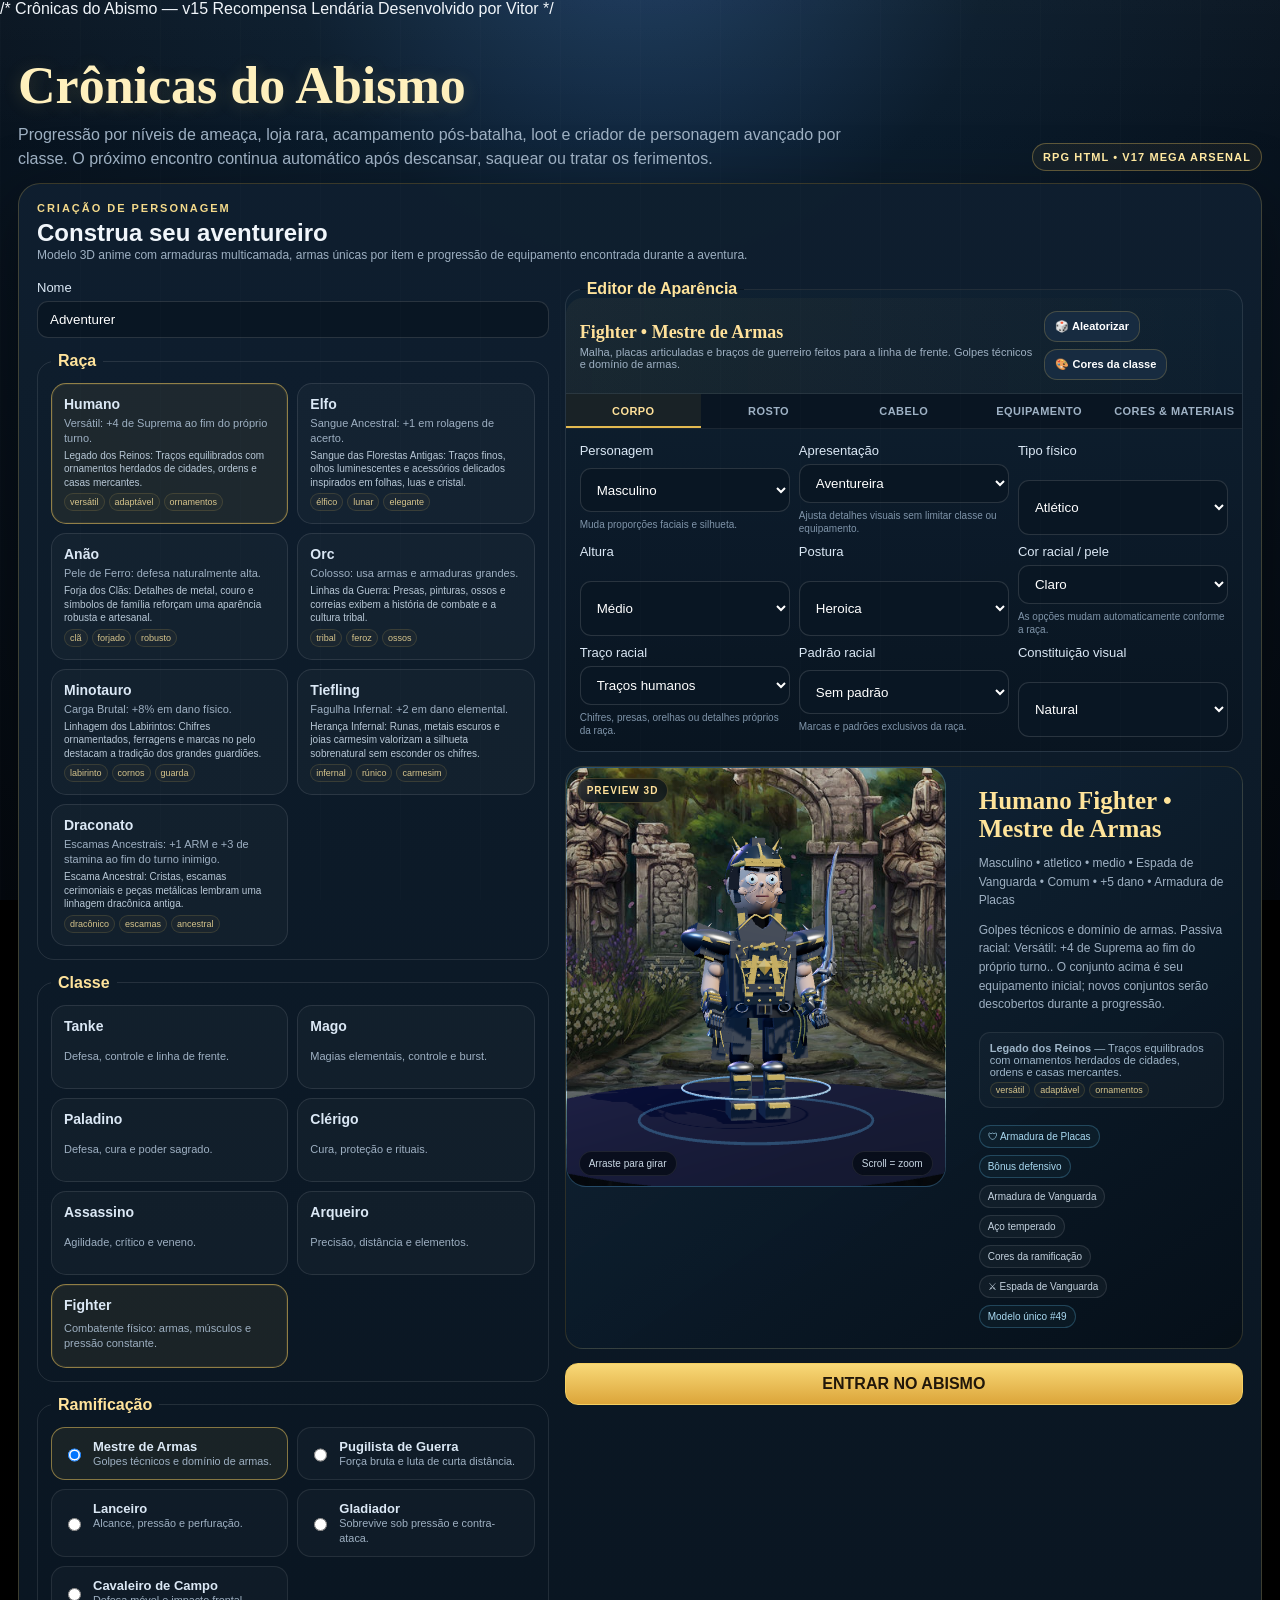
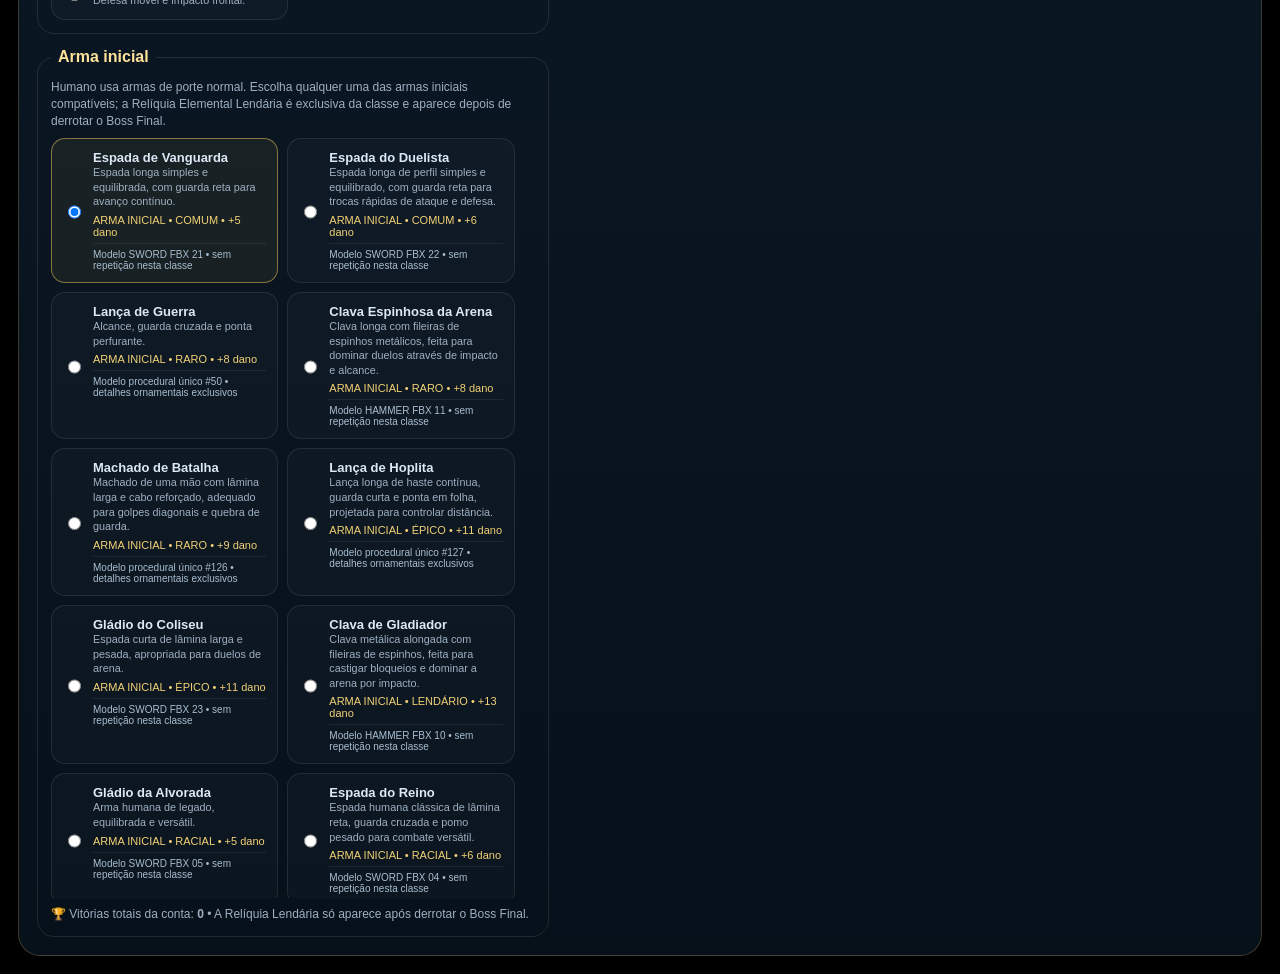
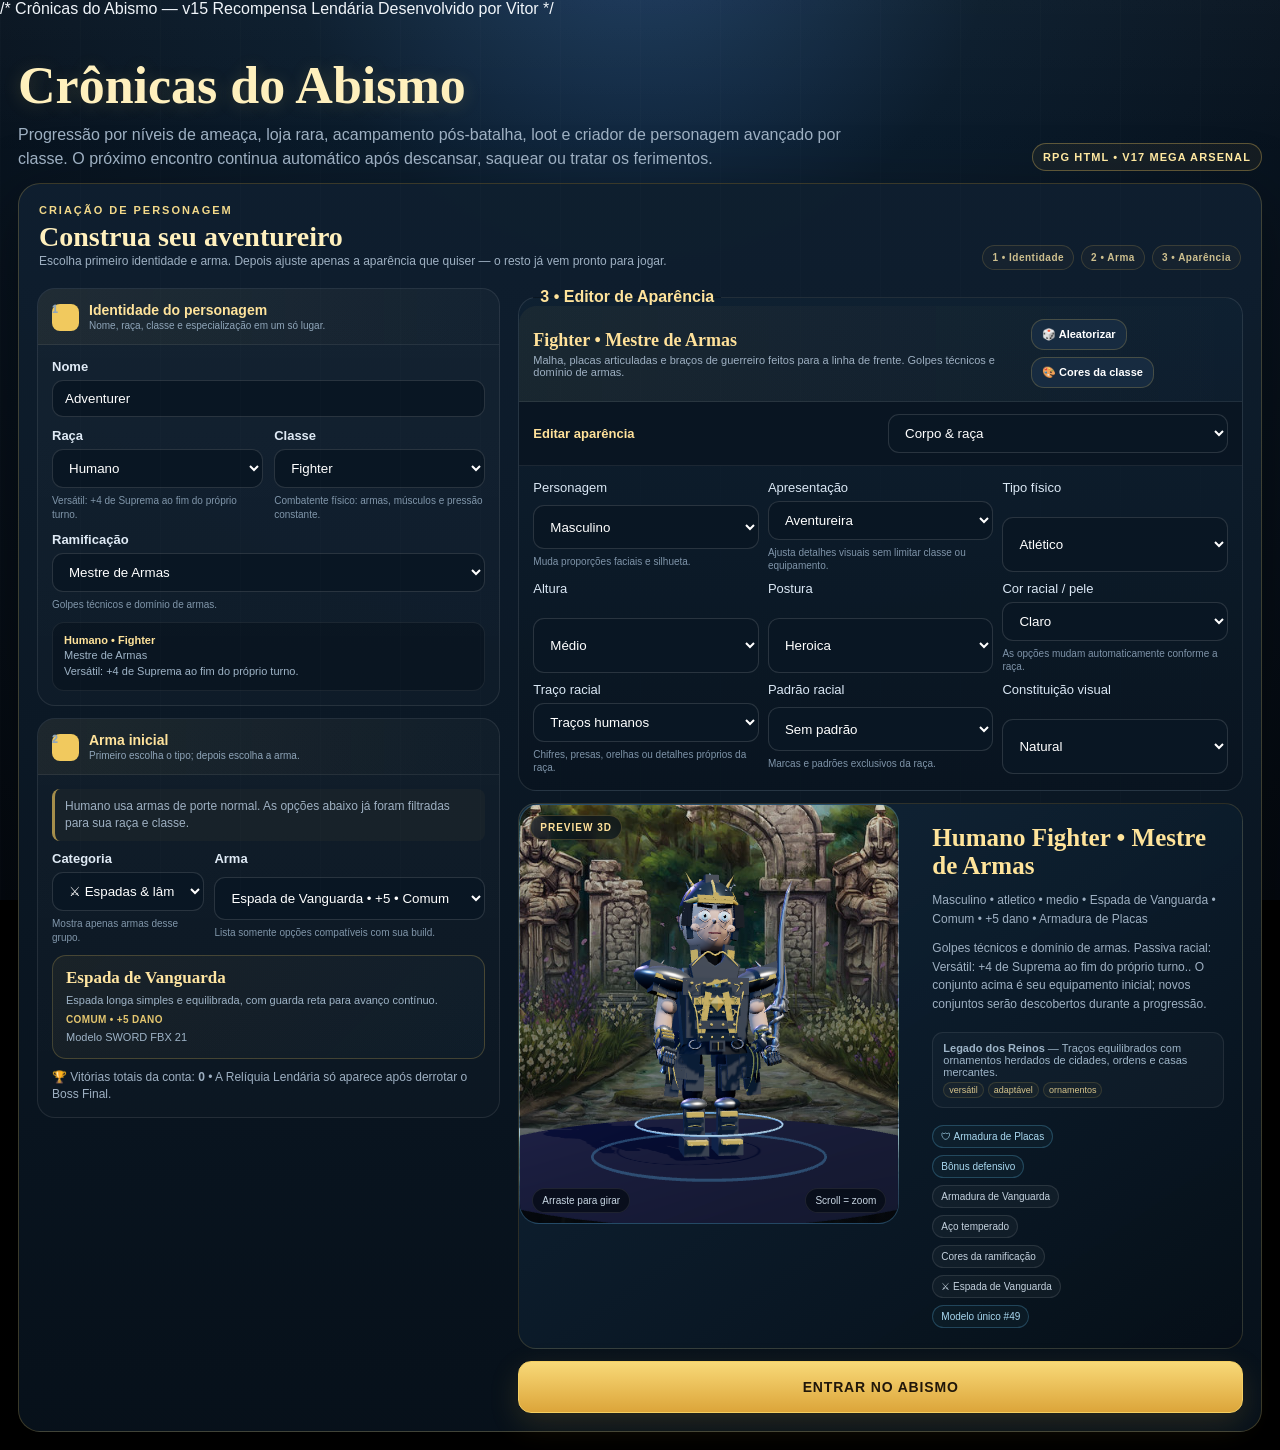
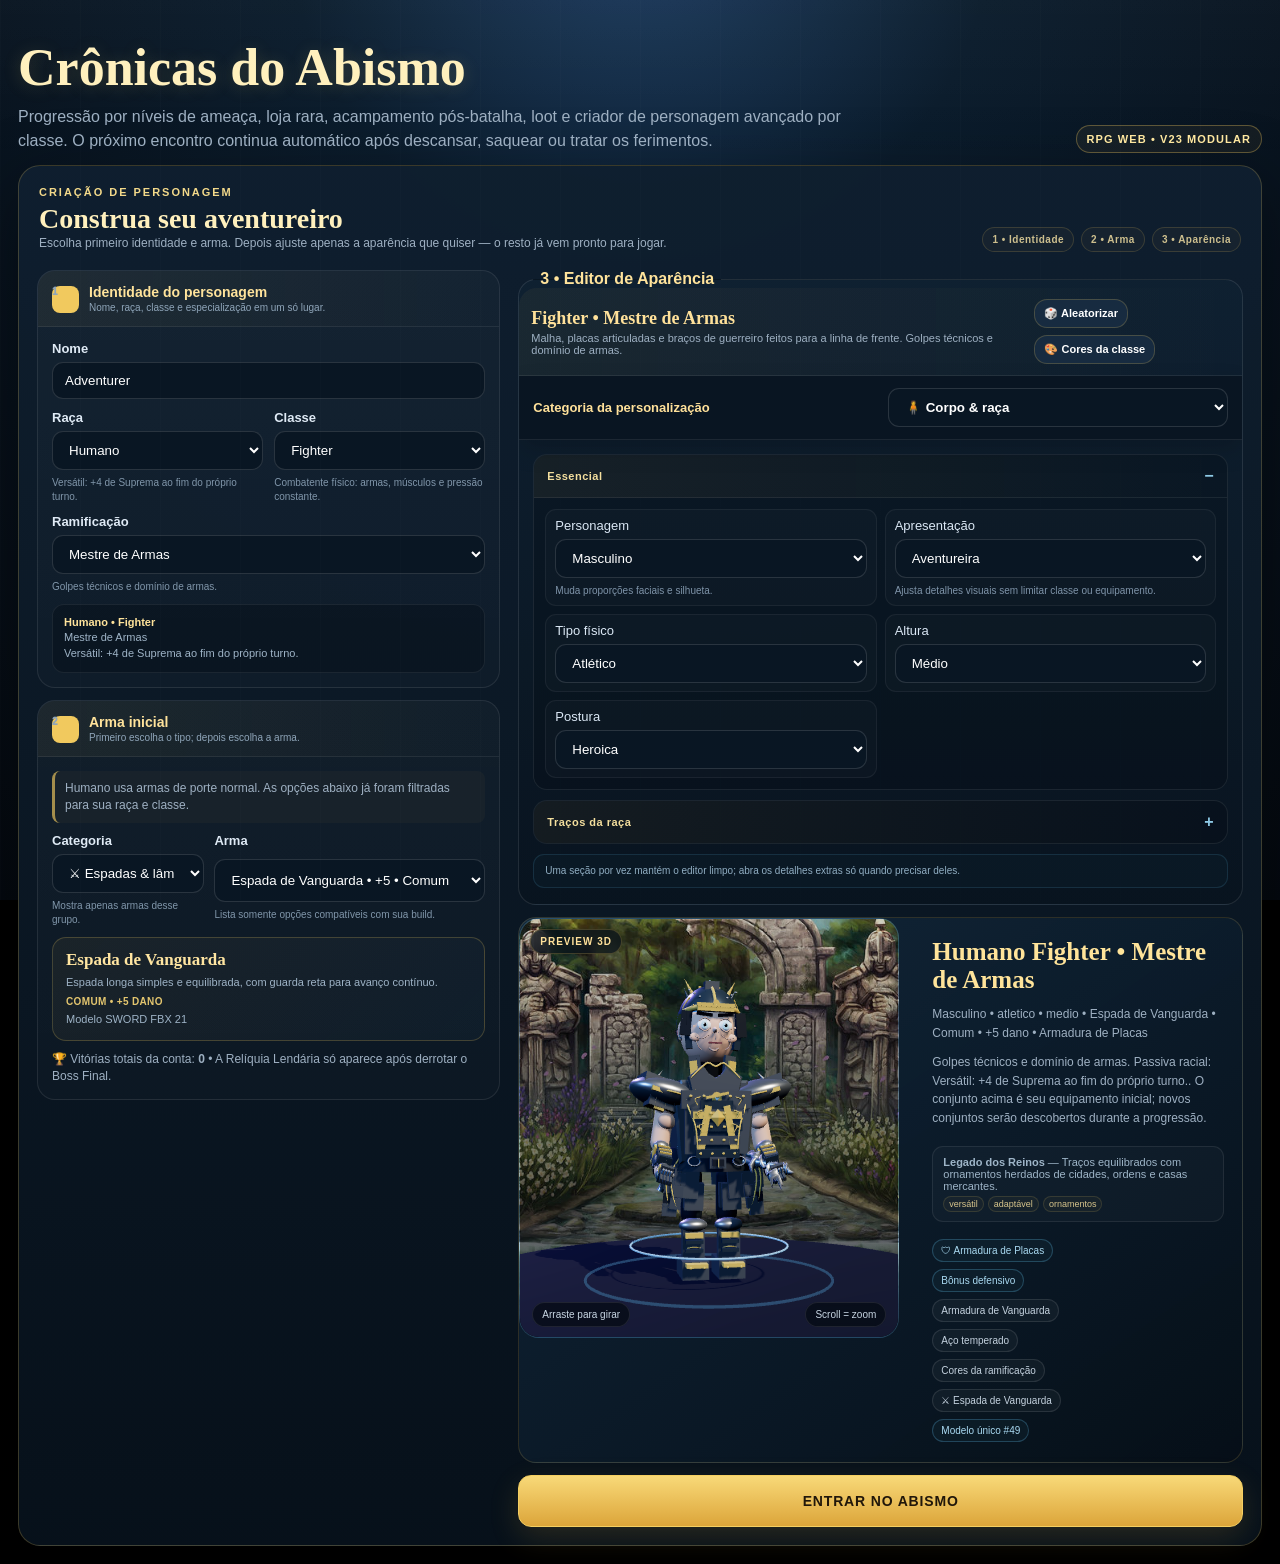
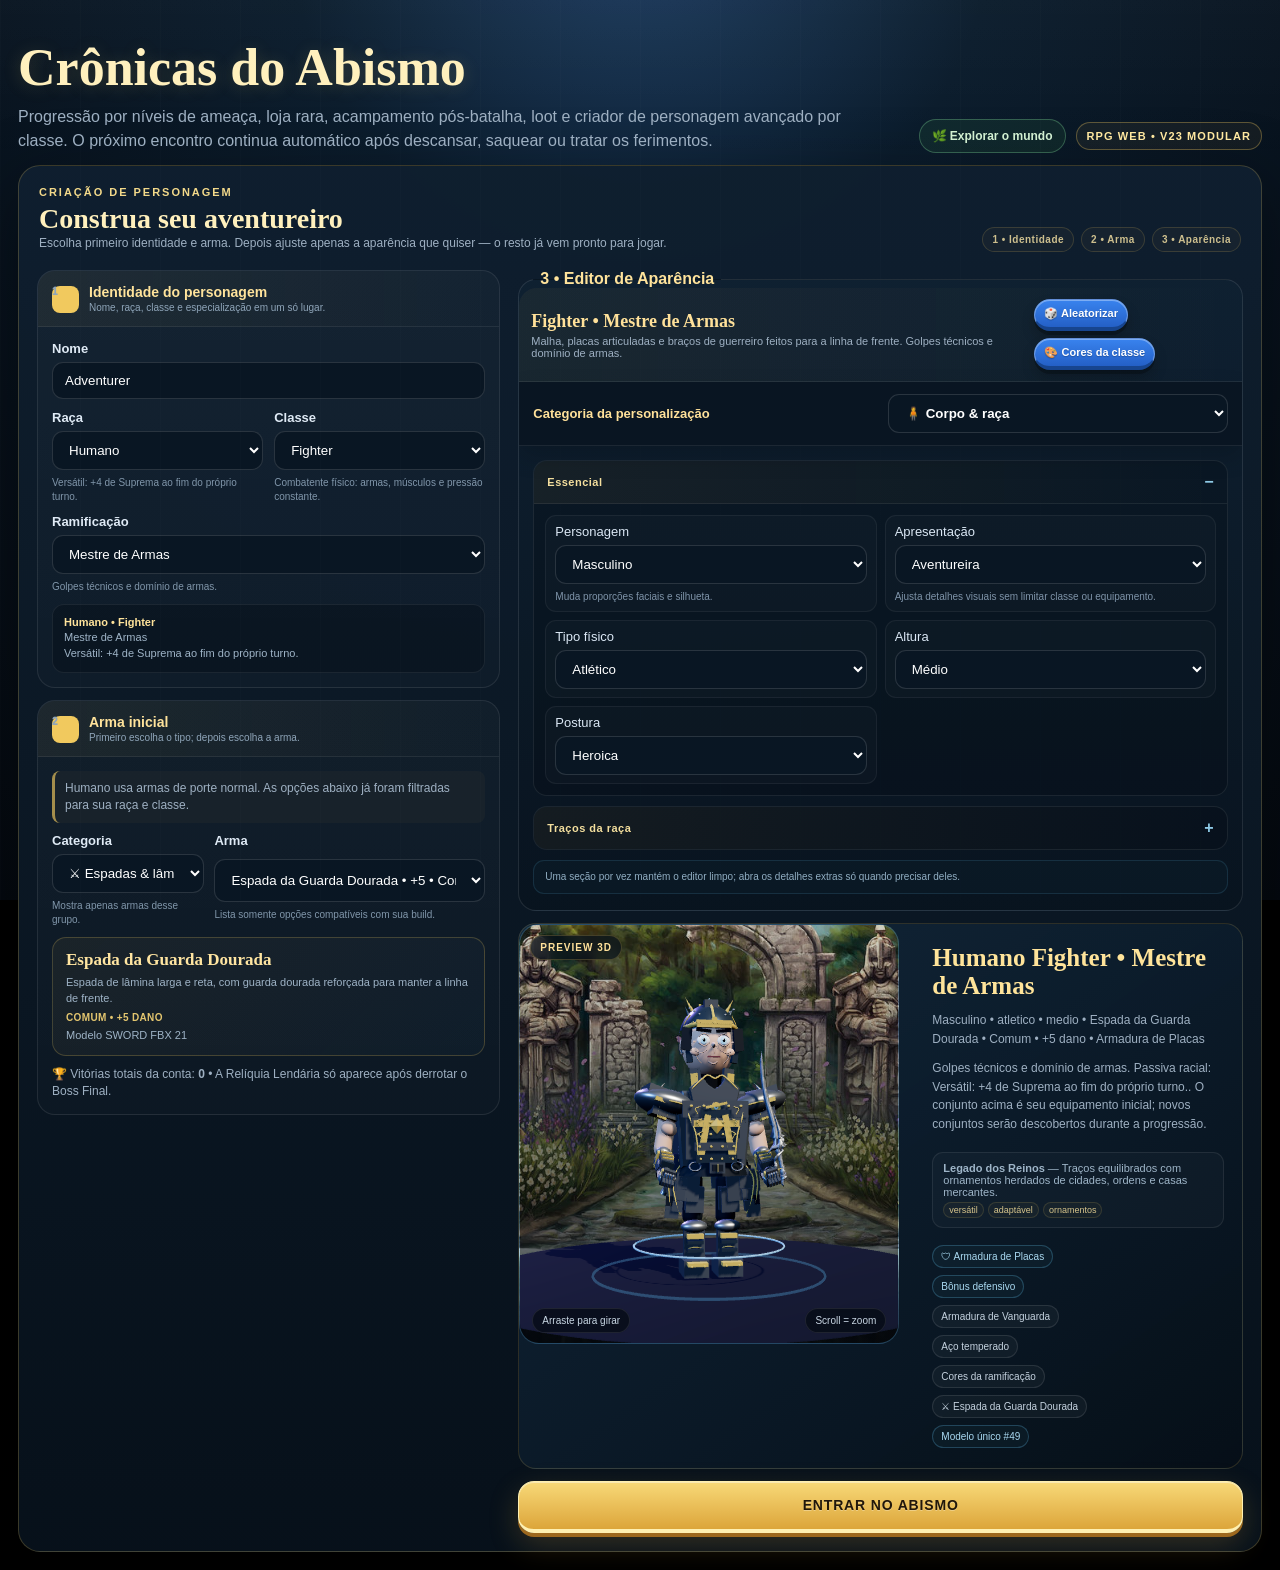
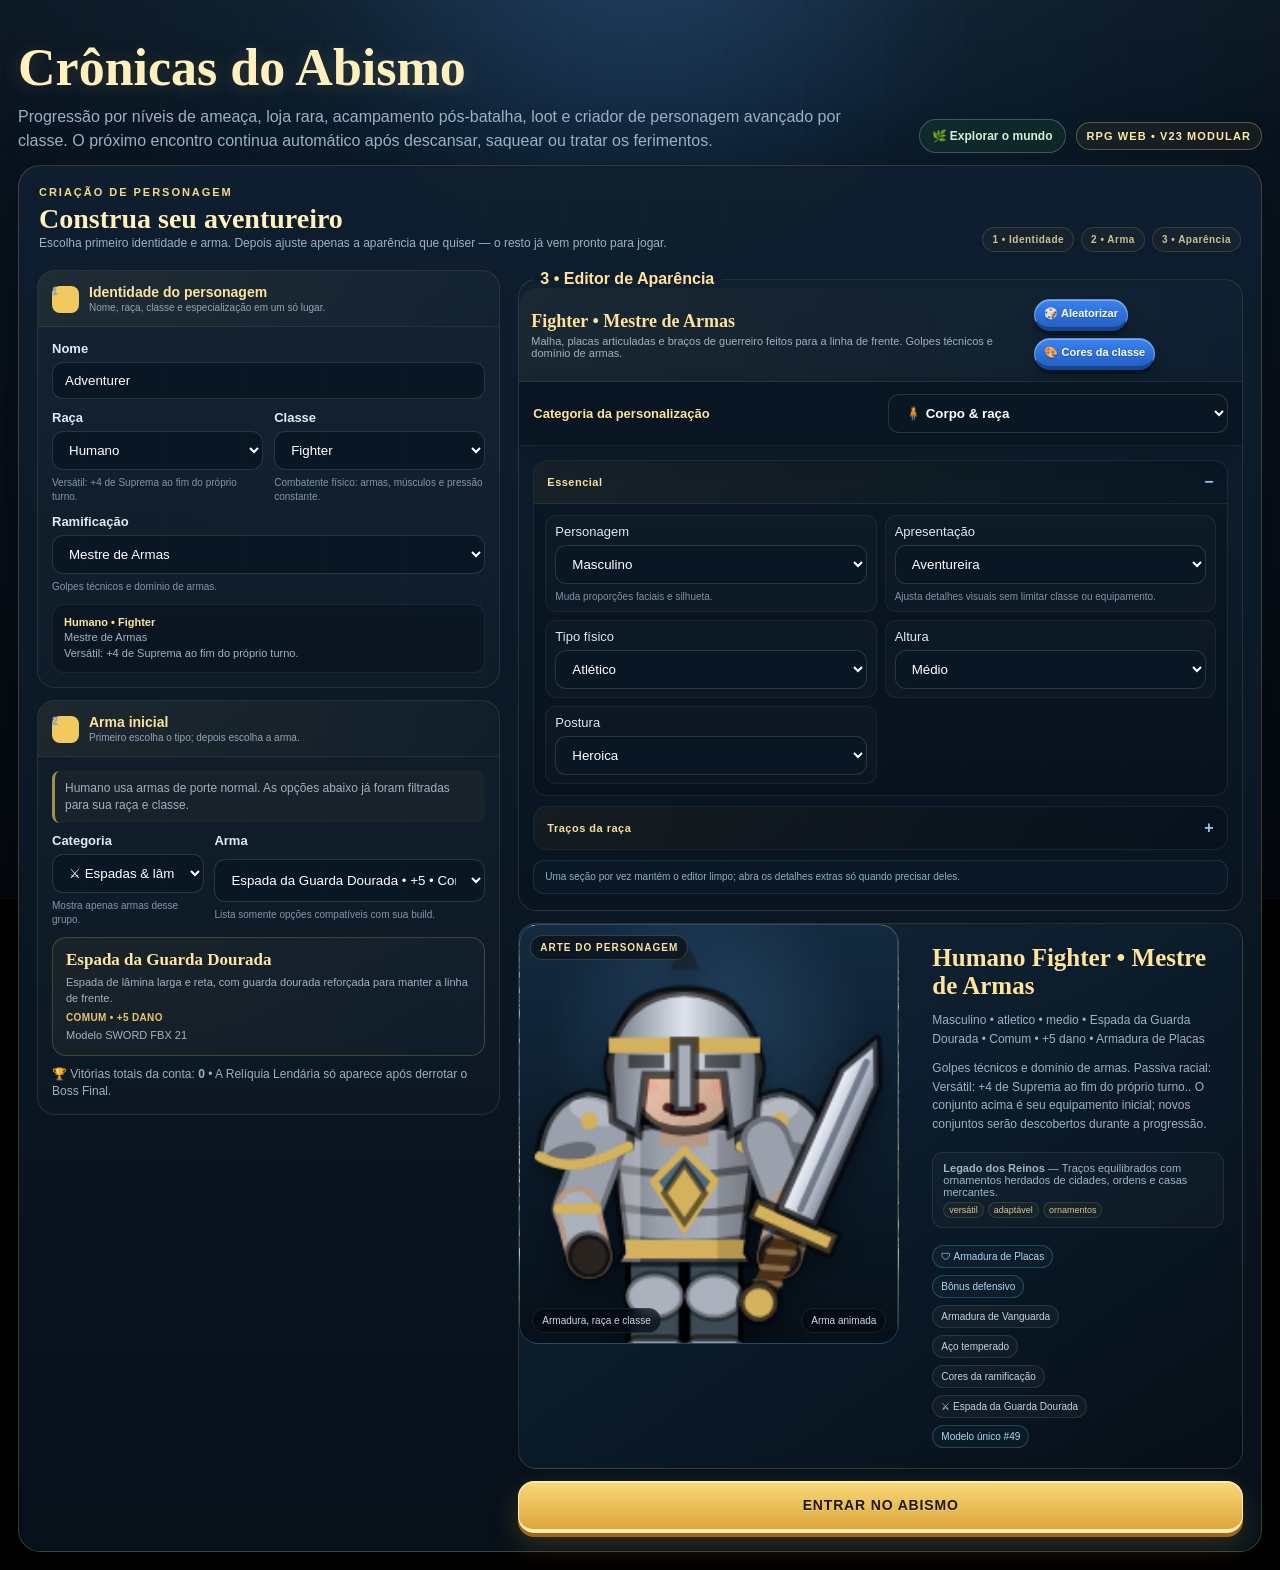
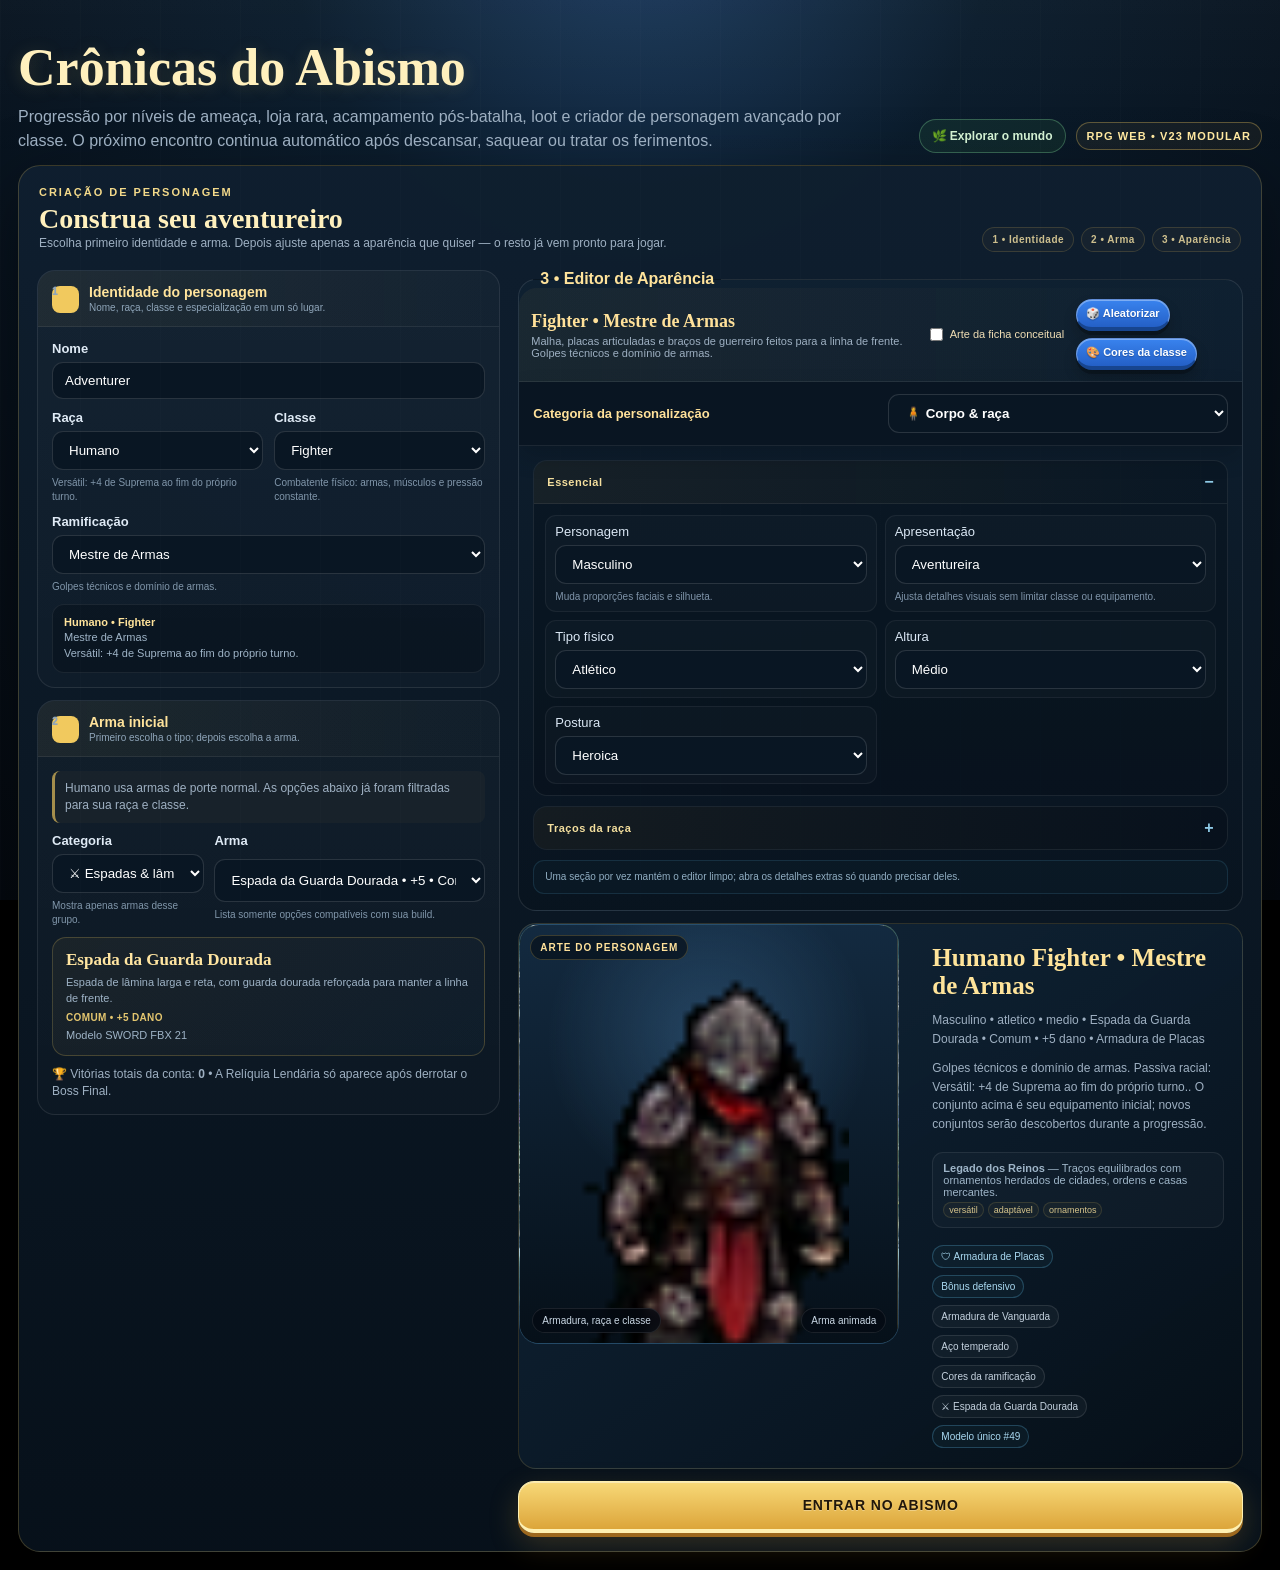
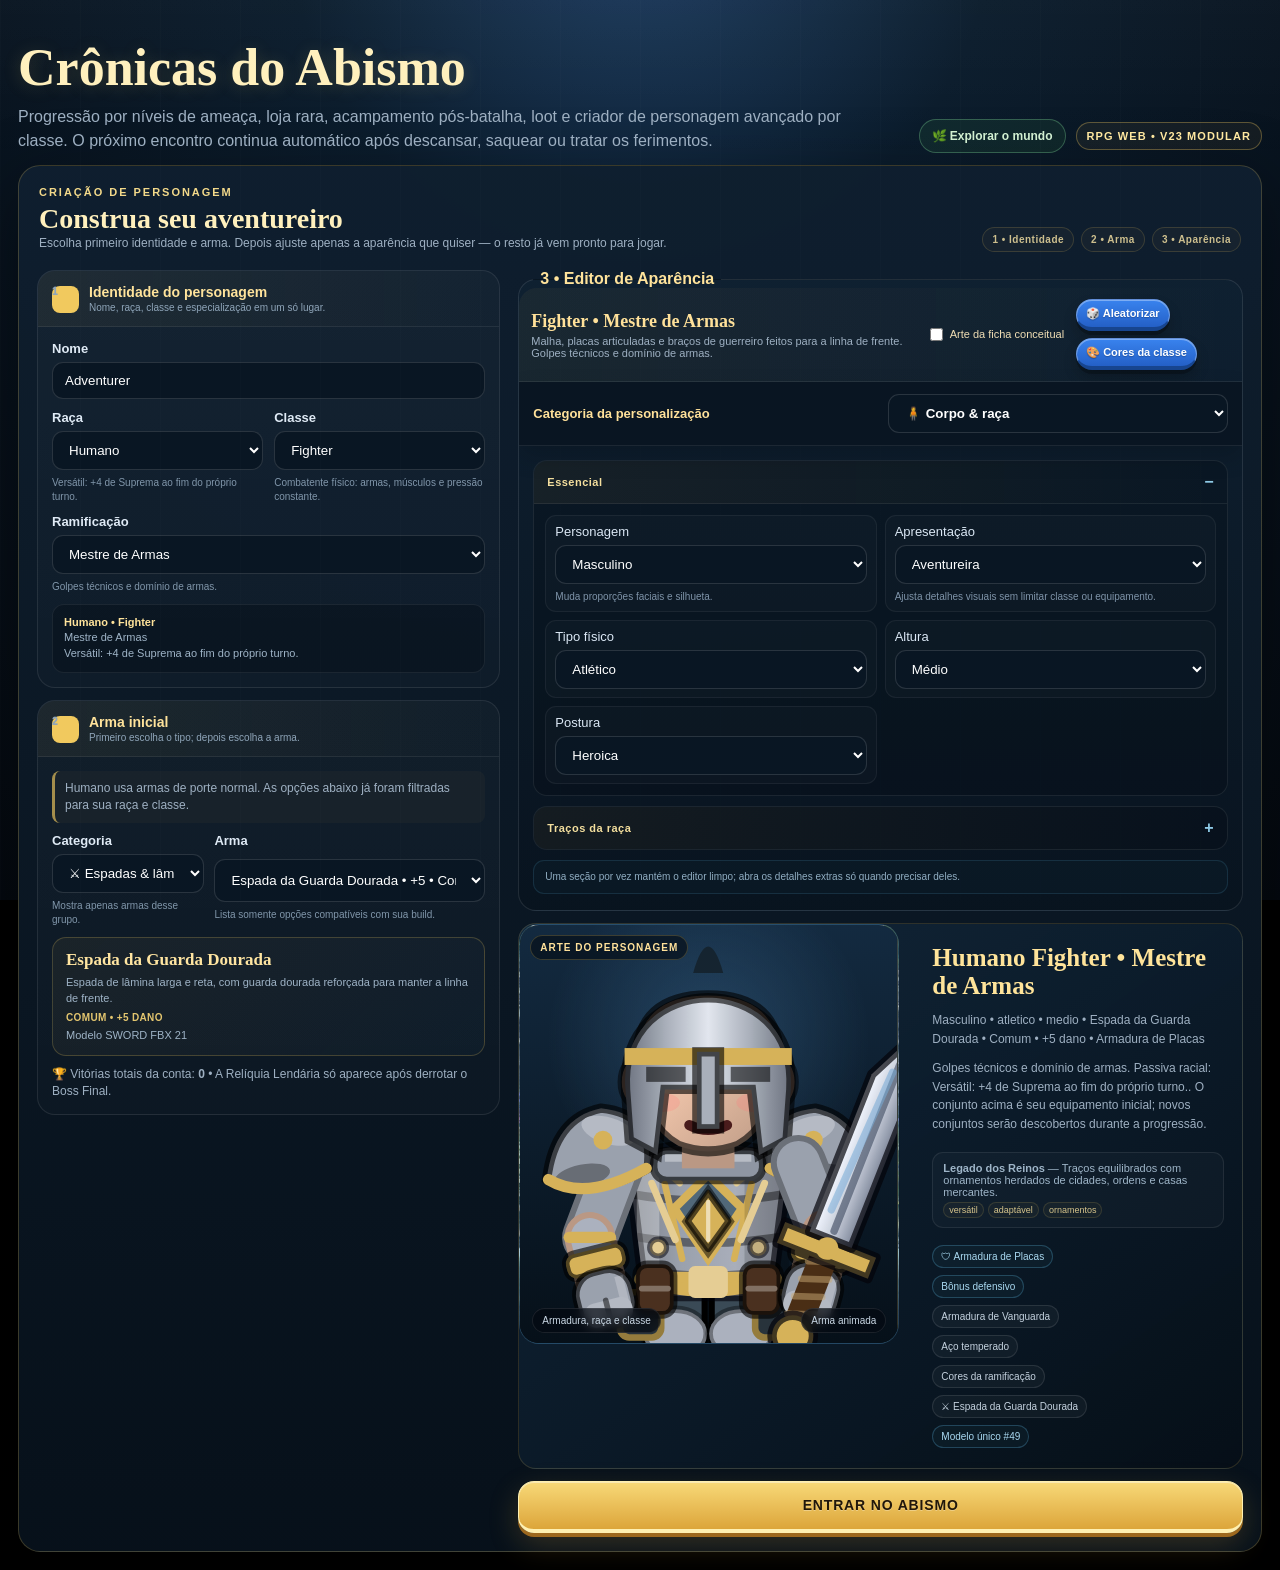
